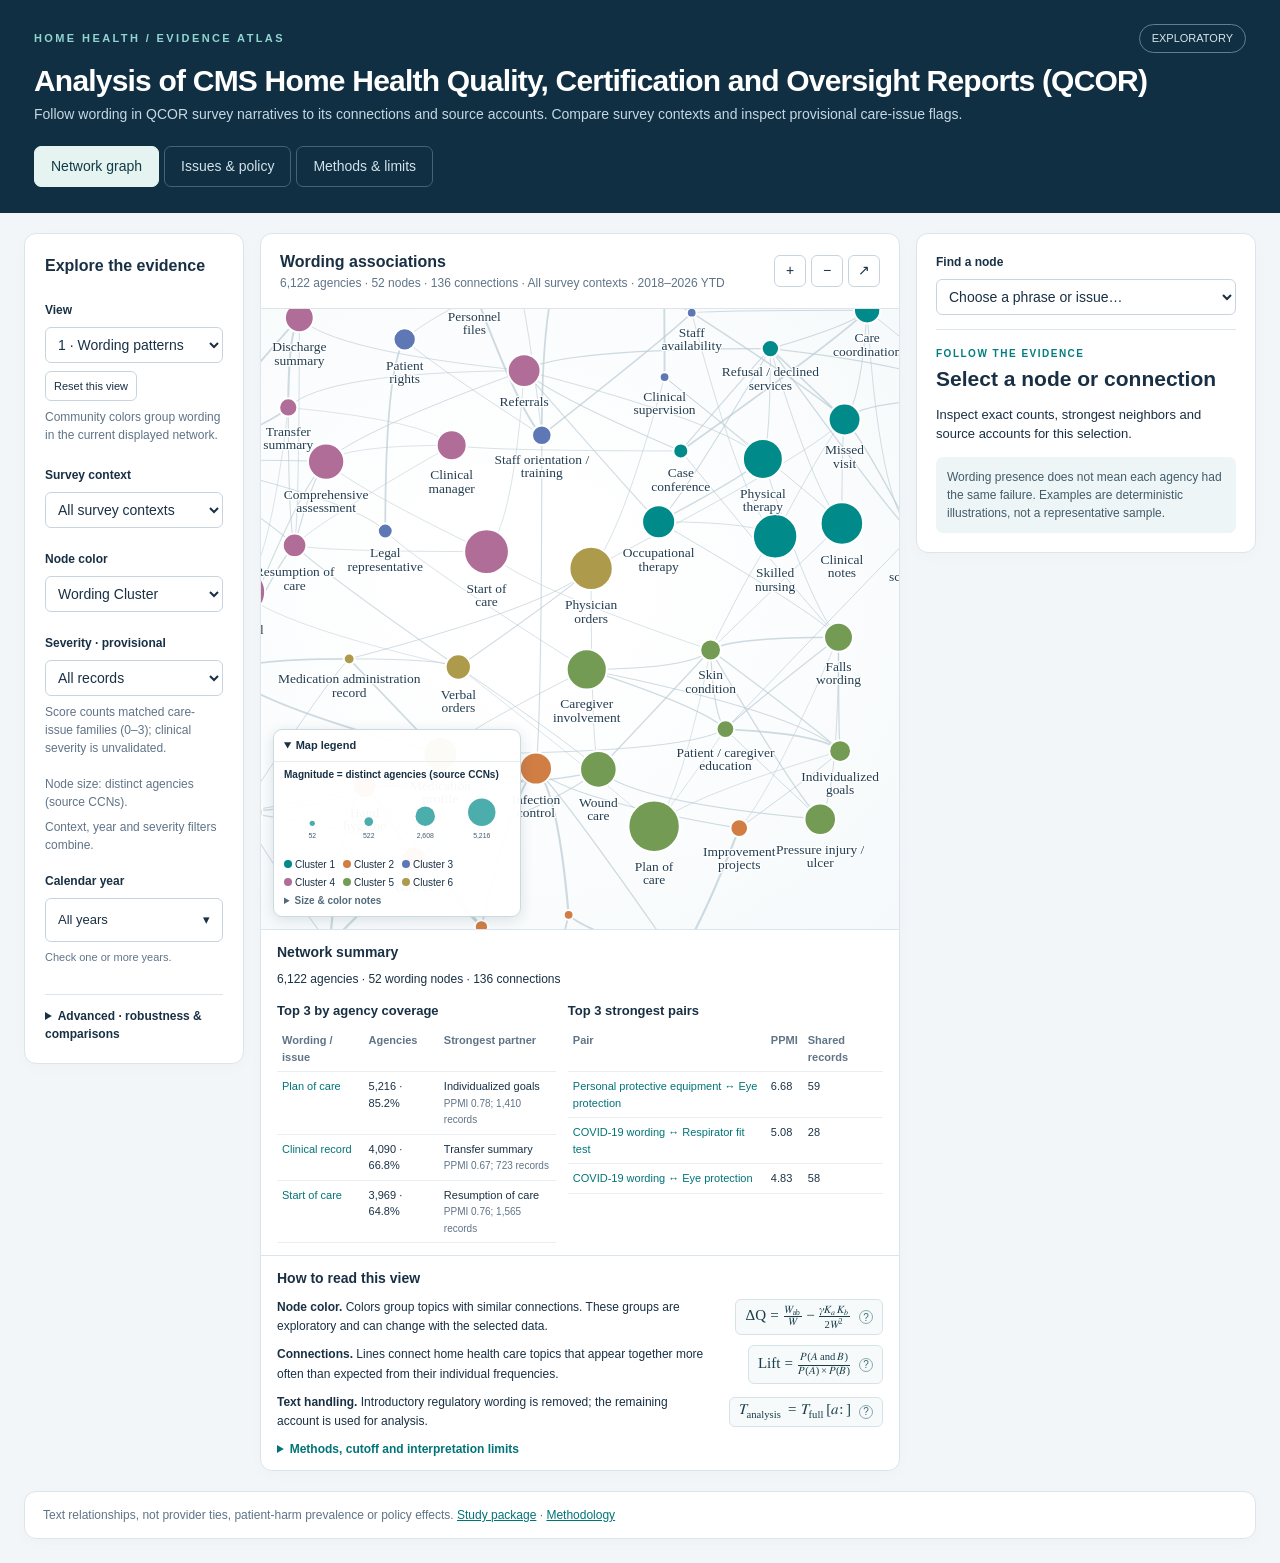
==== index.html @ 855890b9 "Publish home health network explorer and descriptive methodology" ====
<!doctype html><html lang="en"><head><meta charset="utf-8"><meta name="viewport" content="width=device-width,initial-scale=1"><title>Home Health · Evidence Atlas</title>
<style>
:root{--ink:#193044;--muted:#607487;--teal:#007e80;--line:#dce5eb;--paper:#f3f6f8;--navy:#102f43}*{box-sizing:border-box}body{margin:0;background:var(--paper);font:14px/1.5 'Segoe UI',Arial,sans-serif;color:var(--ink)}button,input,select{font:inherit;color:inherit}button{cursor:pointer}a{color:#007478}header{background:var(--navy);color:white;padding:24px 34px}h1{font-size:29px;line-height:1.2;margin:10px 0}.brand,.topline,.stats,.tabs,.map-heading,.buttonrow{display:flex;gap:12px;justify-content:space-between;align-items:center}.brand small{color:#91d5d1;letter-spacing:2px;font-weight:700}.badge{border:1px solid #6b8d9a;border-radius:20px;padding:5px 12px;font-size:11px}header p{color:#c5d8e2;margin:0;max-width:1000px}.topline{margin-top:20px}.stats{gap:30px}.stats strong{display:block;font-size:24px}.stats small{font-size:10px;color:#b8cdd8;text-transform:uppercase;letter-spacing:1px}.tab{padding:9px 15px;background:transparent;border:1px solid #426477;color:#d2e2eb;border-radius:7px}.tab.active{background:#e5f4f0;color:#123a48;border-color:#e5f4f0}.workspace{display:grid;grid-template-columns:220px minmax(360px,1fr) 320px;gap:16px;padding:20px 24px;align-items:start}.panel{background:white;border:1px solid var(--line);border-radius:12px;overflow:hidden}.controls,.evidence{padding:18px}.control{border-bottom:1px solid #edf1f4;padding:12px 0}.control:last-child{border:0}h2{font-size:16px;margin:0 0 12px}h3{font-size:13px;margin:8px 0}.control label{display:block;font-size:12px;font-weight:650;margin-bottom:6px}select,input[type=search],input[type=number]{width:100%;border:1px solid #c8d5df;border-radius:6px;padding:7px;background:white}.check{display:flex!important;gap:7px;align-items:center;font-weight:400!important}.muted,.control p{font-size:12px;color:var(--muted);margin:7px 0}.btn{border:1px solid #c8d5df;border-radius:6px;padding:6px 9px;background:white}.btn.active,.btn.primary{background:var(--teal);color:white;border-color:var(--teal)}.buttonrow{justify-content:flex-start;flex-wrap:wrap;margin-top:9px}.map-heading{padding:14px 18px;border-bottom:1px solid var(--line)}.map-heading h2{margin:0}.map-heading small{font-size:11px;color:var(--muted)}.map-stage{position:relative;background:radial-gradient(ellipse at 40% 45%,white 25%,#f2f7fa)}#network{height:600px;touch-action:none}.floating-legend{position:absolute;bottom:12px;left:12px;max-width:245px;background:#fffffff0;border:1px solid #d6e3e8;border-radius:9px;padding:8px 11px;box-shadow:0 3px 10px #18364c12;font-size:10px}.floating-legend summary{cursor:pointer;font-size:11px;font-weight:650}.floating-legend p{margin:5px 0}.legend-dots{display:flex;gap:7px;flex-wrap:wrap;margin-top:5px}.dot{display:inline-block;width:9px;height:9px;border-radius:50%;margin-right:3px}.size-key{display:flex;gap:12px;align-items:center;margin:7px 0}.size-key span{text-align:center}.size-key i{display:block;background:#98b8c4;border:1px solid #577784;border-radius:50%;margin:auto}.below{padding:13px 18px;border-top:1px solid var(--line)}.below h2{font-size:14px;margin:0 0 6px}.summary-grid{display:grid;grid-template-columns:1.2fr 1fr;gap:12px}table{width:100%;border-collapse:collapse;font-size:11px}th,td{text-align:left;padding:6px 5px;border-bottom:1px solid #e8eef2;vertical-align:top}th{font-weight:650;color:var(--muted)}.summary-scope{font-size:12px;margin:0 0 7px}.interpretation{font-size:12px;line-height:1.6;margin:8px 0 0}.reading p{font-size:12px;margin:5px 0}.reading details{font-size:12px}.reading summary{color:#007478;cursor:pointer;font-weight:650}.evidence{max-height:1050px;overflow:auto}.evidence h2{font-size:20px;line-height:1.2;margin-top:5px}.kicker{font-size:10px;letter-spacing:1.5px;color:var(--teal);font-weight:700;text-transform:uppercase}.metricrow{display:flex;gap:8px;margin:12px 0}.metricbox{flex:1;padding:10px;background:#eff6f7;border-radius:7px}.metricbox strong{display:block;font-size:20px}.metricbox small{font-size:10px;color:var(--muted)}.neighbor{border:1px solid #d7e3e7;background:#f6f9fa;border-radius:15px;padding:4px 8px;font-size:11px;margin:3px}.source{border-top:1px solid var(--line);margin-top:12px;padding-top:9px}.source p{font-size:12px;white-space:pre-wrap}.meta{font-size:10px;color:var(--muted);overflow-wrap:anywhere}.full-source{white-space:pre-wrap;font-size:12px;max-height:330px;overflow:auto;background:#f5f8fa;padding:10px;user-select:text}.note{background:#eef5f6;padding:10px;border-radius:7px;font-size:12px}.page{max-width:1120px;margin:22px auto;padding:25px}.page table{font-size:12px}.page h2{margin-top:20px}footer{margin:0 24px 24px;padding:14px 18px;font-size:12px;color:var(--muted)}[hidden]{display:none!important}#comparison{padding:9px 18px;border-bottom:1px solid var(--line);background:#edf5f6;font-size:12px}#busy{color:#007e80}.empty{position:absolute;left:24%;right:24%;top:35%;text-align:center;background:white;border:1px solid var(--line);padding:20px;border-radius:10px}button:focus-visible,a:focus-visible,select:focus-visible,input:focus-visible{outline:3px solid #dc9b24;outline-offset:2px}.table-button{border:0;background:none;color:#007478;padding:0;text-align:left}.pilot-account{margin:18px 0}div.vis-tooltip{max-width:260px;white-space:pre-line;font-size:12px}
@media(min-width:1700px){.workspace{grid-template-columns:240px minmax(500px,1fr) 350px}#network{height:700px}}@media(max-width:1150px){.workspace{grid-template-columns:200px minmax(340px,1fr)}.evidence{grid-column:1/-1;max-height:none}.summary-grid{grid-template-columns:1fr}#network{height:550px}}@media(max-width:720px){header{padding:20px}.topline{align-items:start;flex-direction:column}.stats{width:100%;gap:15px}.workspace{grid-template-columns:minmax(0,1fr);padding:12px}.map-panel{grid-row:1}.controls{display:grid;grid-template-columns:1fr 1fr;gap:0 14px}.controls>h2,.controls>details{grid-column:1/-1}.evidence{grid-column:auto}.tabs{gap:6px}.tab{padding:8px 10px}#network{height:490px}h1{font-size:25px}.map-heading{padding:12px;align-items:start}.summary-grid{grid-template-columns:1fr}.floating-legend{max-width:195px;font-size:9px}footer{margin:0 12px 12px}.page{margin:12px;padding:17px;overflow:auto}.page table{min-width:600px}.below{padding:12px}.empty{left:12%;right:12%}}
.controls>*{min-width:0}select{max-width:100%}</style><style>
:root{--ink:#193044;--muted:#607487;--teal:#007e80;--line:#dce5eb;--paper:#f3f6f8;--navy:#102f43}*{box-sizing:border-box}body{margin:0;background:var(--paper);font:14px/1.5 'Segoe UI',Arial,sans-serif;color:var(--ink)}button,input,select{font:inherit}button,a,input,select{outline-offset:4px}button{cursor:pointer}header{background:var(--navy);color:white;padding:24px 34px 26px}.brand{display:flex;justify-content:space-between;align-items:center}.eyebrow{font-size:11px;letter-spacing:2.4px;font-weight:700;text-transform:uppercase;color:#91d5d1}.badge{border:1px solid #61808c;border-radius:20px;padding:5px 12px;font-size:11px;color:#d4e6eb}h1{font-size:30px;font-weight:650;letter-spacing:-.8px;margin:10px 0 5px}header p{max-width:1000px;margin:0;color:#c5d8e2;font-size:14px}.topline{display:flex;gap:20px;align-items:center;justify-content:space-between;margin-top:21px}.tabs{display:flex;gap:5px}.tab{padding:9px 16px;border:1px solid #426477;color:#d2e2eb;background:transparent;border-radius:7px}.tab.active{color:#123a48;background:#e5f4f0;border-color:#e5f4f0}.stats{display:flex;gap:28px}.stat strong{display:block;font-size:23px;line-height:1.1}.stat small{font-size:10px;text-transform:uppercase;letter-spacing:1px;color:#a8c1ce}.workspace{display:grid;grid-template-columns:220px minmax(400px,1fr) 310px;gap:16px;padding:20px 24px}.panel{background:white;border:1px solid var(--line);border-radius:12px;box-shadow:0 4px 16px #17354e05}.controls{padding:20px;height:fit-content}h2{font-size:16px;margin:0 0 12px}.control{padding:15px 0;border-bottom:1px solid #edf1f4}.control:last-child{border:0}.control label{display:block;font-size:12px;font-weight:650;margin-bottom:8px}.control p,.subtle{font-size:12px;color:var(--muted);margin:7px 0 0}select,input[type=search]{width:100%;border:1px solid #c8d5df;border-radius:6px;padding:8px;background:white;color:var(--ink)}input[type=range]{width:100%;accent-color:var(--teal)}.range-label{float:right;color:var(--teal);font-variant-numeric:tabular-nums}.check{display:flex!important;gap:8px;align-items:center;font-weight:400!important}.btn{border:1px solid #c8d5df;background:white;color:var(--ink);padding:8px 11px;border-radius:6px}.btn.primary{background:var(--teal);border-color:var(--teal);color:white}.buttonrow{display:flex;gap:7px;margin-top:8px;flex-wrap:wrap}.map-panel{overflow:hidden}.map-heading{padding:16px 19px;border-bottom:1px solid var(--line);display:flex;align-items:center;justify-content:space-between;gap:12px}.map-heading h2{margin:0}.map-heading small{display:block;font-size:12px;color:var(--muted)}#network{height:620px;background:radial-gradient(ellipse at 40% 45%,#fff 20%,#f5f9fb 100%);position:relative}#network:focus{outline:2px solid var(--teal);outline-offset:-3px}.map-tools{display:flex;gap:5px}.map-tools button{width:32px;height:32px;padding:0}.legend{padding:12px 18px;border-top:1px solid var(--line);display:flex;align-items:center;gap:7px;flex-wrap:wrap;font-size:11px;color:var(--muted)}.dot{width:9px;height:9px;border-radius:50%;display:inline-block}.evidence{padding:19px;height:fit-content;max-height:830px;overflow:auto}.kicker{font-size:10px;letter-spacing:1.5px;color:var(--teal);font-weight:700;text-transform:uppercase}.evidence h2{font-size:21px;line-height:1.25;margin:5px 0 12px}.evidence p{font-size:13px}.metricrow{display:flex;gap:8px;margin:14px 0}.metricbox{flex:1;padding:10px;background:#eff6f7;border-radius:7px}.metricbox strong{font-size:18px;display:block}.metricbox small{font-size:10px;color:var(--muted)}.excerpt{border-left:3px solid #60a7a5;padding:0 0 0 12px;margin:18px 0}.excerpt p{white-space:pre-wrap;font-size:12px;margin:7px 0}.meta{font-size:10px;color:var(--muted);word-break:break-word}.neighbor{padding:5px 9px;margin:3px;border:1px solid #d7e3e7;background:#f6f9fa;border-radius:20px;font-size:11px;color:#26576a}.note{background:#eef5f6;padding:11px;border-radius:7px;font-size:12px;color:#425c6b}.footer{margin:0 24px 24px;padding:15px 20px;font-size:12px;color:var(--muted);display:flex;gap:20px;justify-content:space-between;align-items:center}.footer a,.evidence a{color:#006c7b}.empty{position:absolute;top:40%;left:15%;right:15%;text-align:center;background:#fff;padding:18px;border:1px solid var(--line);border-radius:8px;pointer-events:none}#empty{display:none}.methods{max-width:950px;margin:25px auto;padding:30px;display:none}.methods h2{margin-top:22px}.methods p,.methods li{font-size:14px}.pill{font-size:11px;background:#edf5f6;color:#266372;border-radius:20px;padding:4px 9px}#test-results{white-space:pre-wrap;font:12px monospace;margin:10px 24px;padding:12px;background:#fff}.loader{position:absolute;top:45%;left:30%;color:var(--muted)}
@media(min-width:1700px){#network{height:720px}.workspace{grid-template-columns:240px minmax(500px,1fr) 350px}}@media(max-width:1150px){.workspace{grid-template-columns:200px minmax(350px,1fr)}.evidence{grid-column:1/-1;max-height:none}.stats{gap:15px}#network{height:560px}}@media(max-width:720px){header{padding:20px}.topline{align-items:flex-start;flex-direction:column}.stats{width:100%;justify-content:space-between}.workspace{grid-template-columns:1fr;padding:12px}.controls{display:grid;grid-template-columns:1fr 1fr;gap:0 15px}.controls h2{grid-column:1/-1}.evidence{grid-column:auto}.map-panel{grid-row:1}#network{height:480px}.map-heading{padding:12px}.map-heading h2{font-size:14px}h1{font-size:25px}.footer{flex-direction:column;align-items:flex-start;margin:0 12px 12px}}

.guided-field{margin:11px 0}.guided-field>label{display:block;font-size:12px;font-weight:650;margin-bottom:6px}.guided-field .check{font-size:12px;margin:8px 0}.guided-controls>h2{margin-bottom:12px}.guided-advanced{border-top:1px solid #dce5eb;margin-top:15px;padding-top:12px}.guided-advanced>summary{font-size:12px;font-weight:650;cursor:pointer}.guided-advanced>p{font-size:11px;color:#607487}.guided-reset{font-size:11px;padding:6px 8px;margin-top:6px}.guided-status{font-size:11px;color:#607487;margin:6px 0}.guided-comparison{border:1px solid #dce5eb;background:#f5f9fa;border-radius:7px;padding:8px;margin:10px 0}.guided-comparison .buttonrow{margin:0 0 8px}.guided-comparison button{font-size:11px;padding:6px 8px}.guided-comparison button[aria-pressed=true]{background:#007e80;color:white;border-color:#007e80}.guided-comparison p{font-size:11px;line-height:1.5;margin:5px 0}.guided-comparison label{font-size:11px;font-weight:650}.guided-detail-group{font-size:12px;border-left:3px solid #68a7a7;padding-left:9px}.guided-controls .buttonrow .btn{font-size:11px}.guided-controls #threshold{display:block}.guided-controls .range-label{font-size:11px}.guided-view-explanation{margin-top:5px}.wording-group-list{font-size:12px}.guided-controls [hidden]{display:none!important}.guided-comparison-scale{color:#526b7b}
@media(max-width:720px){.guided-controls{display:block}.guided-advanced{grid-column:1/-1}.tabs{flex-wrap:wrap}.guided-comparison .buttonrow{flex-wrap:wrap}}
.network-summary>h3,.reading-guide>h3{font-size:14px;margin:0 0 7px}.reading-guide{padding:12px 16px}.reading-guide>p,.reading-guide #textHandlingDescription{font-size:12px;line-height:1.6;margin:5px 0}.reading-guide #textHandlingDescription{padding:0;border:0;background:none}.reading-guide #textHandlingDescription h3{display:inline;font-size:12px;margin:0 5px 0 0}.reading-guide #textHandlingDescription p{display:inline;margin:0;font-size:12px}.reading-methods{margin-top:9px;font-size:12px}.reading-methods>summary{cursor:pointer;color:#006c7b;font-weight:650}.reading-methods .color-description{border:0;padding:8px 0;background:none}.reading-methods h3{font-size:13px;margin:4px 0}.reading-methods p{font-size:12px;line-height:1.6;margin:5px 0}.reading-methods #connectionMath{background:#edf5f6;padding:8px;border-radius:5px}.summary-comparison-partner{font-size:10px;color:#607487;margin-top:3px}.summary-comparison-partner .summary-partner-metric{font-size:9px}.network-summary .summary-comparison-scope{font-size:11px;color:#526b7b;margin-bottom:8px}.network-summary .summary-top td:nth-child(3){white-space:normal}.network-summary[data-view=comparison] .summary-top td:nth-child(3){white-space:nowrap}.network-summary[data-view=comparison] .summary-grid{grid-template-columns:minmax(0,1.3fr) minmax(0,1fr)}
@media(max-width:760px){.network-summary[data-view=comparison] .summary-grid{grid-template-columns:1fr}.reading-guide{padding:12px}.network-summary .summary-table th,.network-summary .summary-table td{padding:5px 4px}}

.map-stage{position:relative}
.floating-legend{position:absolute;bottom:12px;left:12px;z-index:4;width:248px;max-width:calc(100% - 24px);max-height:55%;overflow:auto;background:rgba(255,255,255,.96);color:#193044;border:1px solid #cbdadf;border-radius:9px;box-shadow:0 3px 14px #18364a22;font-size:10px;line-height:1.35}
.floating-legend>summary{padding:8px 10px;font-weight:650;font-size:11px;cursor:pointer;user-select:none}
.floating-legend[open]>summary{border-bottom:1px solid #e5edef}
.floating-legend .legend{border:0;padding:6px 10px;margin:0;gap:5px;font-size:10px;line-height:1.35}
.floating-legend #magnitudeLegend{display:block;padding-bottom:0}
.floating-legend #magnitudeLegend strong{display:block;font-size:10px;font-weight:650}
.floating-legend #magnitudeLegend svg{display:block;width:100%;height:64px;overflow:visible}
.legend-color-title{font-size:10px;font-weight:650;margin:0 10px 2px}
.floating-legend #legend{padding-top:2px;display:flex;flex-wrap:wrap;gap:4px 8px}
.floating-legend-item{display:inline-flex;align-items:center;gap:4px;white-space:nowrap}
.floating-legend .dot{width:8px;height:8px;flex-shrink:0}
.legend-notes{padding:2px 10px 8px;font-size:10px;color:#526b7b}
.legend-notes summary{cursor:pointer}
.legend-notes p{margin:5px 0 0;font-size:10px;line-height:1.4}
.text-handling-description{padding:10px 18px}
.text-handling-description h3{font-size:12px;margin:0 0 4px}
.text-handling-description p{font-size:12px;line-height:1.55;margin:0}
@media(max-width:720px){.floating-legend{bottom:8px;left:8px;width:218px;max-width:calc(100% - 16px);max-height:52%}.floating-legend>summary{padding:6px 9px}.floating-legend #magnitudeLegend svg{height:56px}}

/* Home health adapters for the shared hospice shell and compact cards. */
.brand small{font-size:11px;letter-spacing:2.4px}.stats>div strong{display:block;font-size:23px;line-height:1.1}.stats>div small{font-size:10px;text-transform:uppercase;letter-spacing:1px;color:#a8c1ce}
.controls{padding:20px}.controls>details{font-size:12px;border-top:1px solid var(--line);margin-top:15px;padding-top:12px}.controls>details>summary{font-weight:650;cursor:pointer}.controls>h2{margin-bottom:12px}.controls>.control{padding:11px 0;border:0}.control input[type=number]{padding:8px}.controls>*{min-width:0}
.map-heading>.buttonrow{gap:5px;margin:0;flex-wrap:nowrap;justify-content:flex-start}.map-heading>.buttonrow .btn{width:32px;height:32px;padding:0}.map-heading small{display:block}
.floating-legend{padding:0}.floating-legend>p{margin:6px 10px}.floating-legend .size-key{display:block;margin:2px 10px}.size-key svg{display:block;width:100%;height:64px}.floating-legend .legend-dots{padding:3px 10px;gap:4px 8px}.floating-legend>details{padding:2px 10px 8px;color:#526b7b}.floating-legend>details>summary{font-size:10px}.floating-legend>details p{font-size:10px;line-height:1.4}
.below{padding:12px 16px}.below h2{font-size:14px;margin:0 0 7px}.summary-grid{grid-template-columns:minmax(0,1.15fr) minmax(0,1.3fr)}.summary-grid h3{margin:6px 0}.summary-grid table{font-size:11px}.interpretation{font-size:12px;line-height:1.6}.reading p{font-size:12px;line-height:1.6}.reading>details{margin-top:9px}.evidence{padding:19px;max-height:960px}.evidence p{font-size:13px}.evidence .source p{font-size:12px;border-left:3px solid #66aaa7;padding-left:10px;line-height:1.65}.full-source{line-height:1.65}.meta{overflow-wrap:anywhere}
@media(min-width:1151px){.workspace{grid-template-columns:220px minmax(400px,1fr) 340px}}
@media(max-width:1150px){.evidence{grid-column:1/-1;max-height:none}}
@media(max-width:760px){.summary-grid{grid-template-columns:1fr}}
@media(max-width:720px){.controls{display:block}.controls>h2{margin-bottom:12px}.controls>.control{padding:11px 0}.evidence{grid-column:auto}.map-heading>.buttonrow{flex-wrap:nowrap}.size-key svg{height:56px}.below{padding:12px}.page{overflow:auto}}

#empty{display:block}div.vis-tooltip{white-space:normal!important;width:230px;max-width:230px!important;padding:12px!important}.compact-node-tooltip{font-size:12px;line-height:1.45}.tooltip-field+.tooltip-field{margin-top:10px}.tooltip-label{font-size:10px;font-weight:700;color:#607487}.tooltip-value{display:block;margin-top:2px;color:#193044;overflow-wrap:anywhere}

.tabs{justify-content:flex-start}

.node-finder{padding-bottom:14px;margin-bottom:16px;border-bottom:1px solid #dce5eb}.node-finder>label{display:block;font-size:12px;font-weight:650;margin-bottom:8px}

.controls>details .control{padding:11px 0;border:0}.controls>details>summary{font-size:12px}.controls .guided-reset{margin-top:8px;font-size:11px;padding:6px 8px}.controls #surveyorNote{font-size:11px}select:disabled{color:#758592;background:#f5f7f9}.controls #custom{font-size:11px}

.year-picker{padding-bottom:12px;margin-bottom:14px;border-bottom:1px solid #dce5eb}.year-label{font-size:12px;font-weight:650;margin-bottom:8px}.year-picker>details{position:relative}.year-picker summary{list-style:none;border:1px solid #c7d5df;border-radius:6px;padding:11px 12px;font-size:13px;font-weight:400;cursor:pointer;display:flex;justify-content:space-between;gap:8px}.year-picker summary::-webkit-details-marker{display:none}.year-picker summary::after{content:'▾'}.year-picker summary:focus-visible{outline:2px solid #008b8a;outline-offset:2px}.year-options{position:absolute;top:calc(100% + 4px);left:0;right:0;z-index:10;max-height:330px;overflow:auto;padding:8px;background:#fff;border:1px solid #c7d5df;border-radius:6px;box-shadow:0 5px 16px #12314426}.year-options label{display:flex;align-items:center;gap:9px;padding:7px 8px;font-size:13px;cursor:pointer}.year-options label:hover{background:#edf6f5}.year-options input{width:16px;height:16px;margin:0;accent-color:#008b8a}.year-options>label{border-bottom:1px solid #dce5eb;margin-bottom:4px}.year-picker .muted{font-size:11px;margin:7px 0 0;line-height:1.5}

.controls{overflow:visible}.controls>.year-picker{padding-bottom:14px;margin-bottom:14px}.controls .year-options label{margin:0;font-weight:400}.controls .year-options input{flex:0 0 16px}

.reading .hha-reading-row{display:flex;align-items:center;justify-content:space-between;gap:16px;margin:9px 0}.hha-reading-row>p{flex:1;min-width:0;margin:0;font-size:12px;line-height:1.6}.hha-inline-formula{flex:0 0 auto;max-width:100%}.hha-formula-trigger{display:inline-flex;align-items:center;gap:8px;padding:6px 9px;border:1px solid #d6e3e6;border-radius:6px;background:#f7fafb;color:#193e4a;font:12px 'Segoe UI',sans-serif;cursor:help;max-width:100%}.hha-formula-trigger math{font-size:15px}.hha-formula-trigger:hover,.hha-formula-trigger[aria-expanded=true]{border-color:#71a8aa;background:#edf6f5}.hha-formula-trigger:focus-visible{outline:2px solid #007d80;outline-offset:3px}.hha-formula-info{display:inline-flex;align-items:center;justify-content:center;width:14px;height:14px;border:1px solid #8aa9b0;border-radius:50%;font:10px Arial;color:#416973;flex:0 0 14px}
.hha-formula-help{position:fixed;z-index:10000;box-sizing:border-box;width:min(420px,calc(100vw - 20px));max-height:calc(100vh - 20px);overflow:auto;padding:15px 17px;background:white;color:#25434e;border:1px solid #b8d0d4;border-radius:9px;box-shadow:0 8px 28px #183c4c26;font:12px/1.6 'Segoe UI',sans-serif}.hha-formula-help[hidden]{display:none}.hha-help-title{display:block;font-size:14px;color:#145f66}.hha-formula-help p{margin:7px 0 11px}.hha-formula-help dl{display:grid;grid-template-columns:95px minmax(0,1fr);gap:7px 12px;margin:0}.hha-formula-help dt{font-weight:650;overflow-wrap:anywhere}.hha-formula-help dd{margin:0}.hha-formula-help small{display:block;margin-top:12px;color:#526c76;font-size:10px}
@media(max-width:760px){.reading .hha-reading-row{display:block;margin:10px 0}.hha-reading-row>p{display:inline}.hha-inline-formula{display:inline-block;margin:4px 0 2px 7px;vertical-align:middle}.hha-formula-trigger math{font-size:14px}}

#policyMap{--pm-ink:#173844;--pm-teal:#087f7d;--pm-line:#dce7e8;max-width:1600px;margin:0 auto;padding:26px 28px 40px;color:var(--pm-ink)}
#policyMap[hidden]{display:none!important}#policyMap *{box-sizing:border-box}
.pm-hero{display:flex;align-items:flex-start;justify-content:space-between;gap:24px;margin-bottom:22px}.pm-eyebrow{font-size:11px;font-weight:750;letter-spacing:1.8px;text-transform:uppercase;color:#357779}.pm-hero h1{font:700 11px/1.5 'Segoe UI',Arial,sans-serif;letter-spacing:2.4px;text-transform:uppercase;color:#91d5d1;margin:0}.pm-hero p{max-width:720px;font-size:14px;line-height:1.7;margin:0;color:#526a75}.pm-local{white-space:nowrap;border:1px solid #bad8d1;border-radius:22px;padding:8px 13px;background:#edf8f3;color:#286957;font-size:12px}
.pm-stats{display:grid;grid-template-columns:repeat(4,1fr);gap:12px;margin:0 0 22px}.pm-stat{background:white;border:1px solid var(--pm-line);border-radius:12px;padding:17px 20px}.pm-stat strong{display:block;font-size:26px;letter-spacing:-.8px}.pm-stat span{font-size:12px;color:#566e78;display:block;margin-top:4px}
.pm-toolbar{display:flex;flex-wrap:wrap;gap:12px;align-items:end;background:#fff;border:1px solid var(--pm-line);border-radius:12px;padding:15px;margin-bottom:16px}.pm-field{display:grid;gap:7px;min-width:150px}.pm-field:first-child{flex:1;min-width:210px}.pm-field label{font-size:11px;font-weight:700;color:#4c6671}.pm-field input,.pm-field select{width:100%;font:inherit;font-size:13px;border:1px solid #cbdcde;border-radius:7px;padding:10px;background:#fff;color:var(--pm-ink)}
#policyMap button{cursor:pointer;font:inherit}#policyMap button:focus-visible,#policyMap a:focus-visible,#policyMap input:focus-visible,#policyMap select:focus-visible{outline:3px solid #bc7a1a;outline-offset:3px}.pm-button{border:1px solid #b9d1d2;border-radius:7px;background:white;padding:9px 12px;color:#17676d;font-size:12px!important}.pm-button:hover{background:#e9f4f3}
.pm-layout{display:grid;grid-template-columns:minmax(0,1fr) 360px;gap:18px;align-items:start}.pm-panel{background:white;border:1px solid var(--pm-line);border-radius:13px;overflow:hidden}.pm-panel-head{padding:19px 20px 13px;border-bottom:1px solid var(--pm-line)}.pm-panel-head h2{font-size:17px;margin:0 0 7px}.pm-panel-head p{font-size:12px;line-height:1.6;margin:0;color:#5b7079}.pm-caption{font-size:11px;color:#547079;padding:10px 20px;display:flex;justify-content:space-between;gap:12px;background:#f7faf9}.pm-dot-key{color:#087f7d;font-weight:700}
.pm-scroll{max-height:600px;overflow:auto;scrollbar-color:#b5caca #f6f9f9}.pm-matrix{border-collapse:separate;border-spacing:0;width:100%;font-size:11px}.pm-matrix th,.pm-matrix td{border-bottom:1px solid #eef2f3;text-align:center;padding:0;min-width:39px;height:42px}.pm-matrix thead th{position:sticky;top:0;z-index:3;background:#f3f8f7;height:125px;vertical-align:bottom;border-bottom:1px solid #cbdcde}.pm-matrix thead th:first-child{left:0;z-index:5;text-align:left;vertical-align:middle;padding:16px;font-size:12px}.pm-matrix thead button{writing-mode:vertical-rl;transform:rotate(180deg);white-space:nowrap;max-height:120px;padding:12px 9px;border:0;background:transparent;color:#3e6570;font-size:10px!important;line-height:1.35}.pm-matrix tbody th{position:sticky;left:0;z-index:2;background:#fff;text-align:left;min-width:235px;width:260px}.pm-issue{width:100%;border:0;background:transparent;text-align:left;padding:9px 15px;color:#284a57}.pm-issue-name{display:block;font-size:12px;font-weight:600}.pm-issue-meta{display:flex;align-items:center;gap:8px;font-size:10px;color:#647c86;margin-top:6px}.pm-bar{width:65px;height:4px;background:#eaf0f0;border-radius:5px;overflow:hidden;display:inline-block}.pm-bar i{height:100%;background:#56a7a0;display:block;border-radius:5px}.pm-matrix tr.pm-selected th,.pm-matrix tr.pm-selected td{background:#eaf6f2}.pm-matrix tr:hover th,.pm-matrix tr:hover td{background:#f0f7f6}.pm-cell{border:0;background:transparent;width:100%;height:41px;color:var(--pm-teal);font-size:21px!important}.pm-cell:hover{background:#d1ebe2}.pm-col-selected{box-shadow:inset 0 -3px #087f7d!important;background:#dfeeea!important}.pm-empty{padding:45px 20px;color:#617782;text-align:center}
.pm-detail{padding:23px;position:sticky;top:18px}.pm-detail h2{font-size:25px;margin:10px 0 14px;letter-spacing:-.6px;line-height:1.2}.pm-detail p{font-size:12px;line-height:1.75;color:#4b6671}.pm-detail h3{font-size:12px;margin:22px 0 10px}.pm-type{display:inline-block;padding:5px 8px;border-radius:5px;background:#edf4f8;font-size:10px;letter-spacing:.5px;color:#426b80;text-transform:uppercase}.pm-type.severity{background:#f7edf2;color:#8c4868}.pm-ref{display:block;padding:11px 12px;margin:7px 0;border:1px solid #d6e5df;border-radius:8px;color:#08736f!important;background:#f4faf7;text-decoration:none;font-size:12px}.pm-ref:hover{text-decoration:underline}.pm-source-count{padding:12px;background:#f5f8f9;border-radius:8px;color:#385b68;font-size:12px;line-height:1.7}.pm-detail details{font-size:12px;line-height:1.7;margin-top:16px}.pm-detail summary{cursor:pointer;font-weight:650;color:#24646a}.pm-detail .context-example{margin:12px 0}.pm-detail .source-passage{font-size:11px!important}.pm-detail .full-source{font-size:11px;max-height:240px}.pm-detail .meta{font-size:10px;overflow-wrap:anywhere}.pm-detail .pm-related{display:flex;gap:6px;flex-wrap:wrap}.pm-related button{font-size:11px!important;border:1px solid #d7e4e4;background:#f6fafa;border-radius:18px;padding:6px 10px;color:#31616a}.pm-status-note{border-left:3px solid #c5a66c;padding-left:11px}
.pm-foot{margin-top:20px;display:grid;grid-template-columns:1fr 1fr;gap:18px}.pm-foot article{padding:20px 23px;background:#f2f7f6;border:1px solid var(--pm-line);border-radius:12px}.pm-foot h3{font-size:13px;margin:0 0 9px}.pm-foot p,.pm-foot a{font-size:12px;line-height:1.8;color:#4e6974}.pm-foot a{color:#0b7273}.pm-foot details{font-size:12px}.pm-foot summary{cursor:pointer;color:#24646a}.pm-library{display:flex;gap:8px;flex-wrap:wrap;margin-top:12px}.pm-library a{border:1px solid #cbdedd;padding:5px 9px;border-radius:5px;background:white;text-decoration:none}
@media(min-width:1450px){.pm-matrix th,.pm-matrix td{min-width:45px}}@media(max-width:1100px){.pm-layout{grid-template-columns:minmax(0,1fr)}.pm-detail{position:static}.pm-stats{gap:8px}.pm-detail .pm-source-examples{max-height:450px;overflow:auto}}@media(max-width:600px){#policyMap{padding:20px 12px}.pm-hero{display:block}.pm-local{display:inline-block;margin-top:13px}.pm-stats{grid-template-columns:1fr 1fr}.pm-stat{padding:13px}.pm-stat strong{font-size:23px}.pm-toolbar{gap:10px}.pm-field{min-width:125px;flex:1}.pm-foot{grid-template-columns:1fr}.pm-matrix tbody th{min-width:175px;width:175px}.pm-issue{padding:9px}.pm-issue-meta{flex-wrap:wrap}.pm-caption{display:block;line-height:1.7}.pm-caption span{display:block}.pm-scroll{max-height:480px}}

.pm-panel-head .pm-cfr-link{display:inline-block;margin-left:10px;font-size:12px;font-weight:400;color:#08736f;text-decoration:underline;text-underline-offset:2px;white-space:nowrap}

.pm-chart-host{min-width:0;background:linear-gradient(180deg,#fff 0%,#fafcfb 100%)}
.pm-selection-card{display:flex;align-items:center;justify-content:space-between;gap:16px;margin:14px 22px 0;padding:14px 16px;border:1px solid #b9d4cc;background:#f0f7f4;border-radius:9px;color:#224852}.pm-selection-card[hidden]{display:none}.pm-selection-card>div{min-width:0}.pm-selection-card strong,.pm-selection-card span{display:block;font-size:12px;line-height:1.7}.pm-selection-card strong{font-size:15px}.pm-selection-card .pm-selection-kicker{font-size:10px;text-transform:uppercase;letter-spacing:1.3px;font-weight:700;color:#32685f;margin-bottom:4px}.pm-selection-card button{flex-shrink:0}
.pm-breadcrumb{display:flex;align-items:center;flex-wrap:wrap;gap:9px;padding:16px 22px 0;font-size:11px;color:#627983;min-height:38px}.pm-breadcrumb-root{background:transparent;border:0;padding:0;color:#147e78;font-size:11px!important;font-weight:650!important;text-decoration:underline;text-underline-offset:3px}
.pm-sunburst-stage{position:relative;width:90%;max-width:846px;margin:0 auto;isolation:isolate}
#pmSunburst{display:block;width:100%;height:auto;overflow:visible}
.pm-arc{cursor:pointer;stroke:white;stroke-width:1.6px;stroke-linejoin:round;transition:fill-opacity .16s,opacity .16s,stroke-width .16s}
.pm-issue-arc{fill-opacity:1}.pm-section-arc{fill-opacity:1;stroke-width:2px}
.pm-issue-arc.pm-selected{fill-opacity:1}
#pmSunburst .pm-arc:focus{outline:none;box-shadow:none}
#pmSunburst .pm-arc.pm-selected,#pmSunburst .pm-arc.pm-highlight{stroke:white;stroke-width:1.6px}
#pmSunburst .pm-arc:focus-visible{outline:none;stroke:#183d4b;stroke-width:2.5px;fill-opacity:1}
.pm-hovering .pm-arc{opacity:1}
.pm-section-label{font-size:14px;fill:white;font-weight:650;letter-spacing:.3px;pointer-events:none}
.pm-leaf-label{font-size:12px;fill:#153c46;font-weight:550;pointer-events:none}
.pm-sunburst-center text{pointer-events:none}.pm-sunburst-center[role=button]{cursor:pointer}.pm-sunburst-center[role=button]:hover circle{fill:#e9f3f0;stroke:#91b4ab}.pm-sunburst-center:focus-visible{outline:none}.pm-sunburst-center:focus-visible circle{stroke:#ad7628;stroke-width:4px}
#pmSunburst .pm-sunburst-center:focus{outline:none;box-shadow:none}
#pmSunburst .pm-sunburst-center:focus-visible circle{stroke:#ad7628;stroke-width:4px}
.pm-center-eyebrow{font-size:10px;letter-spacing:1.8px;fill:#4b626a;font-weight:650}.pm-center-value{font-size:45px;letter-spacing:-1.4px;fill:#234c55;font-weight:700}.pm-sunburst-center[role=button] .pm-center-value{font-size:31px;letter-spacing:-.6px}.pm-center-sub{font-size:14px;fill:#36565f}.pm-center-note{font-size:12px;fill:#4b626a}.pm-center-back{font-size:12px;fill:#00665b;font-weight:650}
.pm-chart-tooltip{position:absolute;z-index:4;background:#173d48;color:white;border:1px solid #315864;border-radius:9px;box-shadow:0 8px 28px #102f4826;padding:12px 15px;max-width:min(300px,calc(100% - 16px));font-size:11px;line-height:1.7;pointer-events:none}.pm-chart-tooltip[hidden]{display:none}.pm-chart-tooltip strong{display:block;font-size:13px;font-weight:650;margin-bottom:3px}.pm-chart-tooltip span{display:block;color:#e0eeec}.pm-chart-tooltip span:last-child{margin-top:7px;color:#b9dcd3;font-size:10px}
.pm-chart-note{margin:0;padding:0 25px 20px;text-align:center;color:#627b83;font-size:11px;line-height:1.7}
.pm-section-legend{display:grid;grid-template-columns:repeat(3,minmax(0,1fr));gap:7px;padding:0 20px 20px}.pm-section-key{display:flex;align-items:center;gap:8px;min-width:0;border:1px solid #e0eae7;border-radius:7px;background:#fff;padding:10px;text-align:left;color:#3e6570;transition:background .15s}.pm-section-key:hover{background:#edf6f2;border-color:#b1cfc5}.pm-section-swatch{height:24px;width:4px;flex:0 0 4px;background:var(--section-color);border-radius:3px}.pm-section-key>span:nth-child(2){display:block;flex:1;min-width:0}.pm-section-key strong{display:block;font-size:11px;font-weight:650}.pm-section-key>span:nth-child(2)>span{display:block;font-size:10px;line-height:1.45;margin-top:2px}.pm-key-count{font-size:11px;background:#f2f7f5;min-width:22px;padding:3px 5px;border-radius:5px;text-align:center;color:#52776d}
.pm-issue-browser{margin:0 20px 20px;border-top:1px solid #dce8e4;padding-top:14px}.pm-issue-browser>summary{font-size:12px;font-weight:650;cursor:pointer;color:#286c6e}.pm-issue-list{display:grid;grid-template-columns:repeat(3,minmax(0,1fr));gap:6px;margin-top:12px;max-height:360px;overflow:auto;padding:3px}.pm-issue-list .pm-issue{border:1px solid #e2eae7;border-radius:7px;min-width:0;padding:10px;font-size:12px}.pm-issue-list .pm-issue:hover{background:#eef6f3}.pm-issue-list .pm-selected{background:#e5f3ed;border-color:#83b7a5}.pm-issue-list .pm-issue-meta{display:block;font-size:10px;line-height:1.6}.pm-issue-list .pm-issue-name{overflow-wrap:anywhere}
@keyframes pm-chart-enter{from{opacity:.3}to{opacity:1}}
@media(max-width:1250px){.pm-section-legend{grid-template-columns:repeat(2,minmax(0,1fr))}}
@media(max-width:1100px){.pm-sunburst-stage{max-width:702px}.pm-section-legend{grid-template-columns:repeat(3,minmax(0,1fr))}}
@media(max-width:600px){.pm-breadcrumb{padding:15px 15px 5px;gap:7px}.pm-section-label{font-size:19px}.pm-leaf-label{display:none}.pm-center-value{font-size:55px}.pm-center-eyebrow{font-size:13px}.pm-center-sub{font-size:18px}.pm-center-note{font-size:15px}.pm-sunburst-center[role=button] .pm-center-value{font-size:34px}.pm-center-back{font-size:16px}.pm-section-legend{grid-template-columns:repeat(2,minmax(0,1fr));padding:0 12px 16px;gap:6px}.pm-section-key{padding:9px 7px;gap:6px;min-height:62px}.pm-section-key>span:nth-child(2)>span{font-size:10px}.pm-key-count{min-width:19px}.pm-chart-note{padding:0 17px 17px}.pm-issue-browser{margin:0 12px 16px}.pm-issue-list{grid-template-columns:repeat(2,minmax(0,1fr))}}
@media(prefers-reduced-motion:reduce){#pmSunburst{animation:none}.pm-arc{transition:none}}

#policyMap .source-passage{font-size:12px;line-height:1.7;white-space:pre-wrap;border-left:3px solid #67aaa2;padding-left:10px}#policyMap .source-meta{font-size:10px;line-height:1.7;color:#526b75;overflow-wrap:anywhere}#policyMap .full-source{white-space:pre-wrap;font-size:11px;line-height:1.65;max-height:300px;overflow:auto;background:#f5f8f9;padding:12px}#policyMap .context-example{padding-top:10px;border-top:1px solid #dce7e8;margin-top:14px}.pilot-policy-back{margin-bottom:18px}
</style></head><body>
<header><div class="brand"><small>HOME HEALTH / EVIDENCE ATLAS</small><span class="badge">EXPLORATORY</span></div><h1>Analysis of CMS Home Health Quality, Certification and Oversight Reports (QCOR)</h1><p>Follow wording in QCOR survey narratives to its connections and source accounts. Compare survey contexts and inspect provisional care-issue flags.</p><div class="topline"><nav class="tabs" aria-label="Explorer pages"><button class="tab active" data-tab="network">Network graph</button><button class="tab" data-tab="policy">Issues &amp; policy</button><button class="tab" data-tab="methods">Methods & limits</button></nav></div></header>
<main id="workspace" class="workspace"><aside class="panel controls"><h2>Explore the evidence</h2>
<div class="control"><label for="view">View</label><select id="view"><option value="general">1 · Wording patterns</option><option value="severity">2 · Severity wording</option><option value="compare">3 · Compare survey contexts</option></select><button class="btn guided-reset" id="reset">Reset this view</button><p id="custom" class="muted" aria-live="polite"></p><p id="viewNote"></p></div>
<div class="control"><label for="context">Survey context</label><select id="context"></select></div>
<div class="control"><label for="color">Node color</label><select id="color"><option value="community">Wording Cluster</option><option value="neutral">None · neutral color</option><option value="flag">Severity share · provisional</option><option value="custom" disabled hidden>Advanced color active</option></select></div>
<div class="control"><label for="severityChoice">Severity · provisional</label><select id="severityChoice"><option value="all">All records</option><option value="any">Any positive severity score</option><option value="high">High score only · 3</option><option value="custom" disabled hidden>Advanced diagnostic active</option></select><p>Score counts matched care-issue families (0–3); clinical severity is unvalidated.</p></div>
<p class="muted">Node size: distinct agencies (source CCNs).</p><p class="muted">Context, year and severity filters combine.</p>
<div class="control year-picker"><div class="year-label" id="calendarYearLabel">Calendar year</div><details id="calendarYearDropdown"><summary aria-labelledby="calendarYearLabel calendarYearSummary"><span id="calendarYearSummary">All years</span></summary><div class="year-options"><label><input type="checkbox" id="calendarAllYears" checked> All years</label><div id="calendarYearChoices"></div></div></details><p class="muted">Check one or more years.</p></div>
<details><summary>Advanced · robustness &amp; comparisons</summary><p class="muted">Overrides are marked as custom. Alternative connections and colors support diagnostic comparison. Calendar endpoints are partial years.</p>
<div class="control"><label for="text">Text handling</label><select id="text"><option value="0">Evidence-oriented text</option><option value="1">Untrimmed text</option><option value="2">Identical text collapsed · within CCN</option></select></div>
<div class="control"><label for="severitySubset">Severity subset / diagnostics</label><select id="severitySubset"><option value="all">All records</option><option value="any">Any positive severity score</option><option value="moderate">Moderate or High score · 2–3</option><option value="high">High score only · 3</option><option value="none">No screen matches · score 0</option></select><p>No screen match does not establish harmless or paperwork-only records.</p></div>
<div class="control"><label for="colorComparison">Color comparison</label><select id="colorComparison"><option value="condition">Condition level · agency share</option><option value="community" selected>Wording Cluster</option><option value="flag">Severity share · provisional</option><option value="neutral">None · neutral color</option><option value="baseline">Baseline Wording Clusters · full corpus</option></select></div>
<div class="control"><label for="method">Connection comparison</label><select id="method"><option value="incidence">Same agency · binary incidence</option><option value="cosine">Same record · TF-IDF</option><option value="weighted">Same record · screen-weighted PPMI</option><option value="ppmi" selected>Same record · unweighted PPMI comparison</option></select><p id="edgeNote"></p></div>
<div class="control"><label for="cutoff" id="cutoffLabel">Minimum PPMI</label><input id="cutoff" type="number" min="0" max="10" step="0.01" value="0.5849625007211562"><p id="cutoffNote"></p><label for="minimum" id="minimumLabel">Minimum shared records</label><select id="minimum"><option value="10">10 records</option><option value="25" selected>25 records</option><option value="50">50 records</option><option value="100">100 records</option></select></div>
<div class="control"><label for="neighbors">Strongest neighbors per node</label><select id="neighbors"><option>2</option><option selected>4</option><option>6</option><option>12</option><option value="999">All qualifying</option></select><p>Keep a connection if selected by either endpoint.</p></div>
<div class="control"><label for="resolution">Wording-group resolution</label><select id="resolution"><option value="0.8">0.8 · broader groups</option><option value="1" selected>1.0 · default</option><option value="1.2">1.2 · finer groups</option></select></div>
<div class="control"><label class="check"><input id="families" type="checkbox">Show severity-word families</label><label class="check"><input id="isolates" type="checkbox">Show isolated nodes</label><label class="check"><input id="counts" type="checkbox">Show agency counts on nodes</label></div>
<div class="control"><label for="modifier">Survey-type component</label><select id="modifier"><option value="all">All components</option></select><p>Combines with the context/year filters. Original combinations remain in source details.</p></div>
<div class="control"><div class="buttonrow"><button class="btn" id="exportEdges">Export edges</button><button class="btn" id="pngBtn">Save map PNG</button></div><div class="buttonrow"><button class="btn" id="exportRows">Export source-row index</button></div><p>Exports reflect the active selection and selected node/pair.</p></div></details></aside>
<section class="panel map-panel"><div class="map-heading"><div><h2 id="mapTitle">Wording associations</h2><small id="mapCounts" aria-live="polite"></small><small id="busy" aria-live="polite"></small></div><div class="buttonrow"><button class="btn" id="zoomIn" aria-label="Zoom in">+</button><button class="btn" id="zoomOut" aria-label="Zoom out">−</button><button class="btn" id="fit" aria-label="Fit shared map frame">↗</button></div></div>
<div id="comparison" hidden><button class="btn active" id="compareA">A · Complaint without recertification</button> <button class="btn" id="compareB">B · Recertification without complaint</button><p class="muted">One map, two selections. Positions, node-area reference and camera stay fixed; other Advanced filters apply to both.</p></div>
<div class="map-stage"><div id="network" tabindex="0" aria-label="Interactive wording network; drag the map, scroll to zoom, select nodes or connections"></div><div id="empty" class="empty" hidden>No connections meet this selection. Lower the support/score cutoff or show isolated nodes.</div>
<details class="floating-legend" open><summary>Map legend</summary><p><b>Magnitude = distinct agencies (source CCNs)</b></p><div class="size-key" id="sizeKey"></div><div id="legend" class="legend-dots"></div><details><summary>Size & color notes</summary><p id="legendNote">Source CCNs only; identities are not registry-verified. Corpus mentions, not national failure rates. Area follows count with a minimum visible radius; zoom changes apparent size. Sizes rescale to the displayed view; compare exact counts across views. A/B comparisons share one scale.</p></details></details></div>
<section id="networkSummary" class="below" aria-label="Network summary" aria-live="polite"></section>
<section class="below reading" aria-label="How to read this view"><h2>How to read this view</h2><p id="readColors"></p><p id="readConnections"></p><p id="textHandling"></p><details><summary>Methods, cutoff and interpretation limits</summary><div id="math"></div><p>Clusters group wording in the displayed connections; they are not the predefined flag families, validated themes, provider ties or patient-level joint events. Source condition hierarchy and screening flags are separate. Contexts are selected survey records, not comparable random populations. Flags are review prompts, not actual harm or IJ determinations.</p><p><a href="methodology.html#connection-mathematics">Full methodology and sensitivity results</a> · <a href="methodology.html#care-issue-screening">Screen definitions and policy anchors</a></p></details></section></section>
<aside class="panel evidence" id="evidencePanel"><div class="node-finder"><label for="find">Find a node</label><select id="find"><option value="">Choose a phrase or issue…</option></select></div><div id="evidence" aria-live="polite"></div></aside></main>
<section id="pilotPage" class="panel page" hidden></section>
<section id="methodsPage" class="panel page" hidden><div class="kicker">Reading the map</div><h1>Methods and limits</h1><p>The corpus contains 54,377 candidate care/organizational records from 6,122 source CCNs. All 607 held records and the E stream remain excluded. Survey groups are exact CCN/event/date keys, not independently validated incidents. The workbook has no dedicated accreditor, structured IJ or report-URL field.</p><h2>Actual reading coverage</h2><p>One AI-assisted pass covers all 48 proposed complete care accounts from 24 source CCNs, plus their cover memos. Other source examples are automatically selected illustrations. There is no independent human semantic validation, representative sampling or saturation claim.</p><h2>Provisional severity review</h2><p>Eight care-obligation families screen explicit deficit wording. Their equal-weight, capped family count measures screening breadth; it is not a clinical severity scale. Source policies anchor the obligation, not the numeric score. Quoted requirements, missing documentation and clinical background can affect results. Historical applicability is not fully reconciled.</p><h2>Review the study package</h2><p><a href="methodology.html#reading-coverage-and-limitations">Phase 3 results and limitations</a> · <a href="methodology.html#reading-coverage-and-limitations">Complete pilot codebook</a> · <a href="methodology.html#reading-coverage-and-limitations">All 48 pilot decisions</a> · <a href="methodology.html#connection-mathematics">Network mathematics and sensitivities</a> · <a href="methodology.html#care-issue-screening">Severity-screen rules and anchors</a></p><p>Phase 4 policy-result synthesis remains gated. This public snapshot runs with bundled libraries and data; it makes no external data requests.</p></section>
<footer class="panel">Text relationships, not provider ties, patient-harm prevalence or policy effects. <a href="methodology.html">Study package</a> · <a href="methodology.html#connection-mathematics">Methodology</a></footer>
<script>/**
 * vis-network
 * https://visjs.github.io/vis-network/
 *
 * A dynamic, browser-based visualization library.
 *
 * @version 9.1.9
 * @date    2023-11-03T01:42:27.418Z
 *
 * @copyright (c) 2011-2017 Almende B.V, http://almende.com
 * @copyright (c) 2017-2019 visjs contributors, https://github.com/visjs
 *
 * @license
 * vis.js is dual licensed under both
 *
 *   1. The Apache 2.0 License
 *      http://www.apache.org/licenses/LICENSE-2.0
 *
 *   and
 *
 *   2. The MIT License
 *      http://opensource.org/licenses/MIT
 *
 * vis.js may be distributed under either license.
 */
!function(g,t){"object"==typeof exports&&"undefined"!=typeof module?t(exports):"function"==typeof define&&define.amd?define(["exports"],t):t((g="undefined"!=typeof globalThis?globalThis:g||self).vis=g.vis||{})}(this,(function(g){var t="undefined"!=typeof globalThis?globalThis:"undefined"!=typeof window?window:"undefined"!=typeof global?global:"undefined"!=typeof self?self:{};function A(g){return g&&g.__esModule&&Object.prototype.hasOwnProperty.call(g,"default")?g.default:g}var e=function(g){return g&&g.Math===Math&&g},C=e("object"==typeof globalThis&&globalThis)||e("object"==typeof window&&window)||e("object"==typeof self&&self)||e("object"==typeof t&&t)||function(){return this}()||t||Function("return this")(),I=function(g){try{return!!g()}catch(g){return!0}},i=!I((function(){var g=function(){}.bind();return"function"!=typeof g||g.hasOwnProperty("prototype")})),o=i,n=Function.prototype,r=n.apply,s=n.call,a="object"==typeof Reflect&&Reflect.apply||(o?s.bind(r):function(){return s.apply(r,arguments)}),d=i,h=Function.prototype,l=h.call,c=d&&h.bind.bind(l,l),u=d?c:function(g){return function(){return l.apply(g,arguments)}},p=u,f=p({}.toString),v=p("".slice),y=function(g){return v(f(g),8,-1)},m=y,b=u,w=function(g){if("Function"===m(g))return b(g)},k="object"==typeof document&&document.all,x={all:k,IS_HTMLDDA:void 0===k&&void 0!==k},E=x.all,O=x.IS_HTMLDDA?function(g){return"function"==typeof g||g===E}:function(g){return"function"==typeof g},T={},D=!I((function(){return 7!==Object.defineProperty({},1,{get:function(){return 7}})[1]})),N=i,R=Function.prototype.call,P=N?R.bind(R):function(){return R.apply(R,arguments)},M={},B={}.propertyIsEnumerable,z=Object.getOwnPropertyDescriptor,S=z&&!B.call({1:2},1);M.f=S?function(g){var t=z(this,g);return!!t&&t.enumerable}:B;var Z,F,G=function(g,t){return{enumerable:!(1&g),configurable:!(2&g),writable:!(4&g),value:t}},j=I,L=y,V=Object,Y=u("".split),W=j((function(){return!V("z").propertyIsEnumerable(0)}))?function(g){return"String"===L(g)?Y(g,""):V(g)}:V,Q=function(g){return null==g},U=Q,_=TypeError,K=function(g){if(U(g))throw new _("Can't call method on "+g);return g},H=W,X=K,J=function(g){return H(X(g))},q=O,$=x.all,gg=x.IS_HTMLDDA?function(g){return"object"==typeof g?null!==g:q(g)||g===$}:function(g){return"object"==typeof g?null!==g:q(g)},tg={},Ag=tg,eg=C,Cg=O,Ig=function(g){return Cg(g)?g:void 0},ig=function(g,t){return arguments.length<2?Ig(Ag[g])||Ig(eg[g]):Ag[g]&&Ag[g][t]||eg[g]&&eg[g][t]},og=u({}.isPrototypeOf),ng="undefined"!=typeof navigator&&String(navigator.userAgent)||"",rg=C,sg=ng,ag=rg.process,dg=rg.Deno,hg=ag&&ag.versions||dg&&dg.version,lg=hg&&hg.v8;lg&&(F=(Z=lg.split("."))[0]>0&&Z[0]<4?1:+(Z[0]+Z[1])),!F&&sg&&(!(Z=sg.match(/Edge\/(\d+)/))||Z[1]>=74)&&(Z=sg.match(/Chrome\/(\d+)/))&&(F=+Z[1]);var cg=F,ug=cg,pg=I,fg=C.String,vg=!!Object.getOwnPropertySymbols&&!pg((function(){var g=Symbol("symbol detection");return!fg(g)||!(Object(g)instanceof Symbol)||!Symbol.sham&&ug&&ug<41})),yg=vg&&!Symbol.sham&&"symbol"==typeof Symbol.iterator,mg=ig,bg=O,wg=og,kg=Object,xg=yg?function(g){return"symbol"==typeof g}:function(g){var t=mg("Symbol");return bg(t)&&wg(t.prototype,kg(g))},Eg=String,Og=function(g){try{return Eg(g)}catch(g){return"Object"}},Tg=O,Dg=Og,Ng=TypeError,Rg=function(g){if(Tg(g))return g;throw new Ng(Dg(g)+" is not a function")},Pg=Rg,Mg=Q,Bg=function(g,t){var A=g[t];return Mg(A)?void 0:Pg(A)},zg=P,Sg=O,Zg=gg,Fg=TypeError,Gg={exports:{}},jg=C,Lg=Object.defineProperty,Vg=function(g,t){try{Lg(jg,g,{value:t,configurable:!0,writable:!0})}catch(A){jg[g]=t}return t},Yg="__core-js_shared__",Wg=C[Yg]||Vg(Yg,{}),Qg=Wg;(Gg.exports=function(g,t){return Qg[g]||(Qg[g]=void 0!==t?t:{})})("versions",[]).push({version:"3.33.0",mode:"pure",copyright:"© 2014-2023 Denis Pushkarev (zloirock.ru)",license:"https://github.com/zloirock/core-js/blob/v3.33.0/LICENSE",source:"https://github.com/zloirock/core-js"});var Ug=Gg.exports,_g=K,Kg=Object,Hg=function(g){return Kg(_g(g))},Xg=Hg,Jg=u({}.hasOwnProperty),qg=Object.hasOwn||function(g,t){return Jg(Xg(g),t)},$g=u,gt=0,tt=Math.random(),At=$g(1..toString),et=function(g){return"Symbol("+(void 0===g?"":g)+")_"+At(++gt+tt,36)},Ct=Ug,It=qg,it=et,ot=vg,nt=yg,rt=C.Symbol,st=Ct("wks"),at=nt?rt.for||rt:rt&&rt.withoutSetter||it,dt=function(g){return It(st,g)||(st[g]=ot&&It(rt,g)?rt[g]:at("Symbol."+g)),st[g]},ht=P,lt=gg,ct=xg,ut=Bg,pt=function(g,t){var A,e;if("string"===t&&Sg(A=g.toString)&&!Zg(e=zg(A,g)))return e;if(Sg(A=g.valueOf)&&!Zg(e=zg(A,g)))return e;if("string"!==t&&Sg(A=g.toString)&&!Zg(e=zg(A,g)))return e;throw new Fg("Can't convert object to primitive value")},ft=TypeError,vt=dt("toPrimitive"),yt=function(g,t){if(!lt(g)||ct(g))return g;var A,e=ut(g,vt);if(e){if(void 0===t&&(t="default"),A=ht(e,g,t),!lt(A)||ct(A))return A;throw new ft("Can't convert object to primitive value")}return void 0===t&&(t="number"),pt(g,t)},mt=xg,bt=function(g){var t=yt(g,"string");return mt(t)?t:t+""},wt=gg,kt=C.document,xt=wt(kt)&&wt(kt.createElement),Et=function(g){return xt?kt.createElement(g):{}},Ot=Et,Tt=!D&&!I((function(){return 7!==Object.defineProperty(Ot("div"),"a",{get:function(){return 7}}).a})),Dt=D,Nt=P,Rt=M,Pt=G,Mt=J,Bt=bt,zt=qg,St=Tt,Zt=Object.getOwnPropertyDescriptor;T.f=Dt?Zt:function(g,t){if(g=Mt(g),t=Bt(t),St)try{return Zt(g,t)}catch(g){}if(zt(g,t))return Pt(!Nt(Rt.f,g,t),g[t])};var Ft=I,Gt=O,jt=/#|\.prototype\./,Lt=function(g,t){var A=Yt[Vt(g)];return A===Qt||A!==Wt&&(Gt(t)?Ft(t):!!t)},Vt=Lt.normalize=function(g){return String(g).replace(jt,".").toLowerCase()},Yt=Lt.data={},Wt=Lt.NATIVE="N",Qt=Lt.POLYFILL="P",Ut=Lt,_t=Rg,Kt=i,Ht=w(w.bind),Xt=function(g,t){return _t(g),void 0===t?g:Kt?Ht(g,t):function(){return g.apply(t,arguments)}},Jt={},qt=D&&I((function(){return 42!==Object.defineProperty((function(){}),"prototype",{value:42,writable:!1}).prototype})),$t=gg,gA=String,tA=TypeError,AA=function(g){if($t(g))return g;throw new tA(gA(g)+" is not an object")},eA=D,CA=Tt,IA=qt,iA=AA,oA=bt,nA=TypeError,rA=Object.defineProperty,sA=Object.getOwnPropertyDescriptor,aA="enumerable",dA="configurable",hA="writable";Jt.f=eA?IA?function(g,t,A){if(iA(g),t=oA(t),iA(A),"function"==typeof g&&"prototype"===t&&"value"in A&&hA in A&&!A[hA]){var e=sA(g,t);e&&e[hA]&&(g[t]=A.value,A={configurable:dA in A?A[dA]:e[dA],enumerable:aA in A?A[aA]:e[aA],writable:!1})}return rA(g,t,A)}:rA:function(g,t,A){if(iA(g),t=oA(t),iA(A),CA)try{return rA(g,t,A)}catch(g){}if("get"in A||"set"in A)throw new nA("Accessors not supported");return"value"in A&&(g[t]=A.value),g};var lA=Jt,cA=G,uA=D?function(g,t,A){return lA.f(g,t,cA(1,A))}:function(g,t,A){return g[t]=A,g},pA=C,fA=a,vA=w,yA=O,mA=T.f,bA=Ut,wA=tg,kA=Xt,xA=uA,EA=qg,OA=function(g){var t=function(A,e,C){if(this instanceof t){switch(arguments.length){case 0:return new g;case 1:return new g(A);case 2:return new g(A,e)}return new g(A,e,C)}return fA(g,this,arguments)};return t.prototype=g.prototype,t},TA=function(g,t){var A,e,C,I,i,o,n,r,s,a=g.target,d=g.global,h=g.stat,l=g.proto,c=d?pA:h?pA[a]:(pA[a]||{}).prototype,u=d?wA:wA[a]||xA(wA,a,{})[a],p=u.prototype;for(I in t)e=!(A=bA(d?I:a+(h?".":"#")+I,g.forced))&&c&&EA(c,I),o=u[I],e&&(n=g.dontCallGetSet?(s=mA(c,I))&&s.value:c[I]),i=e&&n?n:t[I],e&&typeof o==typeof i||(r=g.bind&&e?kA(i,pA):g.wrap&&e?OA(i):l&&yA(i)?vA(i):i,(g.sham||i&&i.sham||o&&o.sham)&&xA(r,"sham",!0),xA(u,I,r),l&&(EA(wA,C=a+"Prototype")||xA(wA,C,{}),xA(wA[C],I,i),g.real&&p&&(A||!p[I])&&xA(p,I,i)))},DA=Math.ceil,NA=Math.floor,RA=Math.trunc||function(g){var t=+g;return(t>0?NA:DA)(t)},PA=function(g){var t=+g;return t!=t||0===t?0:RA(t)},MA=PA,BA=Math.max,zA=Math.min,SA=function(g,t){var A=MA(g);return A<0?BA(A+t,0):zA(A,t)},ZA=PA,FA=Math.min,GA=function(g){return g>0?FA(ZA(g),9007199254740991):0},jA=function(g){return GA(g.length)},LA=J,VA=SA,YA=jA,WA=function(g){return function(t,A,e){var C,I=LA(t),i=YA(I),o=VA(e,i);if(g&&A!=A){for(;i>o;)if((C=I[o++])!=C)return!0}else for(;i>o;o++)if((g||o in I)&&I[o]===A)return g||o||0;return!g&&-1}},QA={includes:WA(!0),indexOf:WA(!1)},UA={},_A=qg,KA=J,HA=QA.indexOf,XA=UA,JA=u([].push),qA=function(g,t){var A,e=KA(g),C=0,I=[];for(A in e)!_A(XA,A)&&_A(e,A)&&JA(I,A);for(;t.length>C;)_A(e,A=t[C++])&&(~HA(I,A)||JA(I,A));return I},$A=["constructor","hasOwnProperty","isPrototypeOf","propertyIsEnumerable","toLocaleString","toString","valueOf"],ge=qA,te=$A,Ae=Object.keys||function(g){return ge(g,te)},ee={};ee.f=Object.getOwnPropertySymbols;var Ce=D,Ie=u,ie=P,oe=I,ne=Ae,re=ee,se=M,ae=Hg,de=W,he=Object.assign,le=Object.defineProperty,ce=Ie([].concat),ue=!he||oe((function(){if(Ce&&1!==he({b:1},he(le({},"a",{enumerable:!0,get:function(){le(this,"b",{value:3,enumerable:!1})}}),{b:2})).b)return!0;var g={},t={},A=Symbol("assign detection"),e="abcdefghijklmnopqrst";return g[A]=7,e.split("").forEach((function(g){t[g]=g})),7!==he({},g)[A]||ne(he({},t)).join("")!==e}))?function(g,t){for(var A=ae(g),e=arguments.length,C=1,I=re.f,i=se.f;e>C;)for(var o,n=de(arguments[C++]),r=I?ce(ne(n),I(n)):ne(n),s=r.length,a=0;s>a;)o=r[a++],Ce&&!ie(i,n,o)||(A[o]=n[o]);return A}:he,pe=ue;TA({target:"Object",stat:!0,arity:2,forced:Object.assign!==pe},{assign:pe});var fe=A(tg.Object.assign),ve=u([].slice),ye=u,me=Rg,be=gg,we=qg,ke=ve,xe=i,Ee=Function,Oe=ye([].concat),Te=ye([].join),De={},Ne=xe?Ee.bind:function(g){var t=me(this),A=t.prototype,e=ke(arguments,1),C=function(){var A=Oe(e,ke(arguments));return this instanceof C?function(g,t,A){if(!we(De,t)){for(var e=[],C=0;C<t;C++)e[C]="a["+C+"]";De[t]=Ee("C,a","return new C("+Te(e,",")+")")}return De[t](g,A)}(t,A.length,A):t.apply(g,A)};return be(A)&&(C.prototype=A),C},Re=Ne;TA({target:"Function",proto:!0,forced:Function.bind!==Re},{bind:Re});var Pe=tg,Me=function(g){return Pe[g+"Prototype"]},Be=Me("Function").bind,ze=og,Se=Be,Ze=Function.prototype,Fe=function(g){var t=g.bind;return g===Ze||ze(Ze,g)&&t===Ze.bind?Se:t},Ge=Fe,je=A(Ge);function Le(g,t,A,e){g.beginPath(),g.arc(t,A,e,0,2*Math.PI,!1),g.closePath()}function Ve(g,t,A,e,C,I){var i=Math.PI/180;e-2*I<0&&(I=e/2),C-2*I<0&&(I=C/2),g.beginPath(),g.moveTo(t+I,A),g.lineTo(t+e-I,A),g.arc(t+e-I,A+I,I,270*i,360*i,!1),g.lineTo(t+e,A+C-I),g.arc(t+e-I,A+C-I,I,0,90*i,!1),g.lineTo(t+I,A+C),g.arc(t+I,A+C-I,I,90*i,180*i,!1),g.lineTo(t,A+I),g.arc(t+I,A+I,I,180*i,270*i,!1),g.closePath()}function Ye(g,t,A,e,C){var I=.5522848,i=e/2*I,o=C/2*I,n=t+e,r=A+C,s=t+e/2,a=A+C/2;g.beginPath(),g.moveTo(t,a),g.bezierCurveTo(t,a-o,s-i,A,s,A),g.bezierCurveTo(s+i,A,n,a-o,n,a),g.bezierCurveTo(n,a+o,s+i,r,s,r),g.bezierCurveTo(s-i,r,t,a+o,t,a),g.closePath()}function We(g,t,A,e,C){var I=C*(1/3),i=.5522848,o=e/2*i,n=I/2*i,r=t+e,s=A+I,a=t+e/2,d=A+I/2,h=A+(C-I/2),l=A+C;g.beginPath(),g.moveTo(r,d),g.bezierCurveTo(r,d+n,a+o,s,a,s),g.bezierCurveTo(a-o,s,t,d+n,t,d),g.bezierCurveTo(t,d-n,a-o,A,a,A),g.bezierCurveTo(a+o,A,r,d-n,r,d),g.lineTo(r,h),g.bezierCurveTo(r,h+n,a+o,l,a,l),g.bezierCurveTo(a-o,l,t,h+n,t,h),g.lineTo(t,d)}function Qe(g,t,A,e,C,I){g.beginPath(),g.moveTo(t,A);for(var i=I.length,o=e-t,n=C-A,r=n/o,s=Math.sqrt(o*o+n*n),a=0,d=!0,h=0,l=+I[0];s>=.1;)(l=+I[a++%i])>s&&(l=s),h=Math.sqrt(l*l/(1+r*r)),t+=h=o<0?-h:h,A+=r*h,!0===d?g.lineTo(t,A):g.moveTo(t,A),s-=l,d=!d}var Ue={circle:Le,dashedLine:Qe,database:We,diamond:function(g,t,A,e){g.beginPath(),g.lineTo(t,A+e),g.lineTo(t+e,A),g.lineTo(t,A-e),g.lineTo(t-e,A),g.closePath()},ellipse:Ye,ellipse_vis:Ye,hexagon:function(g,t,A,e){g.beginPath();var C=2*Math.PI/6;g.moveTo(t+e,A);for(var I=1;I<6;I++)g.lineTo(t+e*Math.cos(C*I),A+e*Math.sin(C*I));g.closePath()},roundRect:Ve,square:function(g,t,A,e){g.beginPath(),g.rect(t-e,A-e,2*e,2*e),g.closePath()},star:function(g,t,A,e){g.beginPath(),A+=.1*(e*=.82);for(var C=0;C<10;C++){var I=C%2==0?1.3*e:.5*e;g.lineTo(t+I*Math.sin(2*C*Math.PI/10),A-I*Math.cos(2*C*Math.PI/10))}g.closePath()},triangle:function(g,t,A,e){g.beginPath(),A+=.275*(e*=1.15);var C=2*e,I=C/2,i=Math.sqrt(3)/6*C,o=Math.sqrt(C*C-I*I);g.moveTo(t,A-(o-i)),g.lineTo(t+I,A+i),g.lineTo(t-I,A+i),g.lineTo(t,A-(o-i)),g.closePath()},triangleDown:function(g,t,A,e){g.beginPath(),A-=.275*(e*=1.15);var C=2*e,I=C/2,i=Math.sqrt(3)/6*C,o=Math.sqrt(C*C-I*I);g.moveTo(t,A+(o-i)),g.lineTo(t+I,A-i),g.lineTo(t-I,A-i),g.lineTo(t,A+(o-i)),g.closePath()}};function _e(g,t){void 0===t&&(t={});var A=t.insertAt;if(g&&"undefined"!=typeof document){var e=document.head||document.getElementsByTagName("head")[0],C=document.createElement("style");C.type="text/css","top"===A&&e.firstChild?e.insertBefore(C,e.firstChild):e.appendChild(C),C.styleSheet?C.styleSheet.cssText=g:C.appendChild(document.createTextNode(g))}}_e(".vis-overlay{bottom:0;left:0;position:absolute;right:0;top:0;z-index:10}.vis-active{box-shadow:0 0 10px #86d5f8}");_e(".vis [class*=span]{min-height:0;width:auto}");_e('div.vis-color-picker{background-color:#fff;border-radius:15px;box-shadow:0 0 10px 0 rgba(0,0,0,.5);display:none;height:444px;left:30px;margin-left:30px;margin-top:-140px;padding:10px;position:absolute;top:0;width:310px;z-index:1}div.vis-color-picker div.vis-arrow{left:5px;position:absolute;top:147px}div.vis-color-picker div.vis-arrow:after,div.vis-color-picker div.vis-arrow:before{border:solid transparent;content:" ";height:0;pointer-events:none;position:absolute;right:100%;top:50%;width:0}div.vis-color-picker div.vis-arrow:after{border-color:hsla(0,0%,100%,0) #fff hsla(0,0%,100%,0) hsla(0,0%,100%,0);border-width:30px;margin-top:-30px}div.vis-color-picker div.vis-color{cursor:pointer;height:289px;position:absolute;width:289px}div.vis-color-picker div.vis-brightness{position:absolute;top:313px}div.vis-color-picker div.vis-opacity{position:absolute;top:350px}div.vis-color-picker div.vis-selector{background:#4c4c4c;background:-moz-linear-gradient(top,#4c4c4c 0,#595959 12%,#666 25%,#474747 39%,#2c2c2c 50%,#000 51%,#111 60%,#2b2b2b 76%,#1c1c1c 91%,#131313 100%);background:-webkit-gradient(linear,left top,left bottom,color-stop(0,#4c4c4c),color-stop(12%,#595959),color-stop(25%,#666),color-stop(39%,#474747),color-stop(50%,#2c2c2c),color-stop(51%,#000),color-stop(60%,#111),color-stop(76%,#2b2b2b),color-stop(91%,#1c1c1c),color-stop(100%,#131313));background:-webkit-linear-gradient(top,#4c4c4c,#595959 12%,#666 25%,#474747 39%,#2c2c2c 50%,#000 51%,#111 60%,#2b2b2b 76%,#1c1c1c 91%,#131313);background:-o-linear-gradient(top,#4c4c4c 0,#595959 12%,#666 25%,#474747 39%,#2c2c2c 50%,#000 51%,#111 60%,#2b2b2b 76%,#1c1c1c 91%,#131313 100%);background:-ms-linear-gradient(top,#4c4c4c 0,#595959 12%,#666 25%,#474747 39%,#2c2c2c 50%,#000 51%,#111 60%,#2b2b2b 76%,#1c1c1c 91%,#131313 100%);background:linear-gradient(180deg,#4c4c4c 0,#595959 12%,#666 25%,#474747 39%,#2c2c2c 50%,#000 51%,#111 60%,#2b2b2b 76%,#1c1c1c 91%,#131313);border:1px solid #fff;border-radius:15px;filter:progid:DXImageTransform.Microsoft.gradient(startColorstr="#4c4c4c",endColorstr="#131313",GradientType=0);height:15px;left:137px;position:absolute;top:137px;width:15px}div.vis-color-picker div.vis-new-color{left:159px;padding-right:2px;text-align:right}div.vis-color-picker div.vis-initial-color,div.vis-color-picker div.vis-new-color{border:1px solid rgba(0,0,0,.1);border-radius:5px;color:rgba(0,0,0,.4);font-size:10px;height:20px;line-height:20px;position:absolute;top:380px;vertical-align:middle;width:140px}div.vis-color-picker div.vis-initial-color{left:10px;padding-left:2px;text-align:left}div.vis-color-picker div.vis-label{left:10px;position:absolute;width:300px}div.vis-color-picker div.vis-label.vis-brightness{top:300px}div.vis-color-picker div.vis-label.vis-opacity{top:338px}div.vis-color-picker div.vis-button{background-color:#f7f7f7;border:2px solid #d9d9d9;border-radius:10px;cursor:pointer;height:25px;line-height:25px;position:absolute;text-align:center;top:410px;vertical-align:middle;width:68px}div.vis-color-picker div.vis-button.vis-cancel{left:5px}div.vis-color-picker div.vis-button.vis-load{left:82px}div.vis-color-picker div.vis-button.vis-apply{left:159px}div.vis-color-picker div.vis-button.vis-save{left:236px}div.vis-color-picker input.vis-range{height:20px;width:290px}');_e('div.vis-configuration{display:block;float:left;font-size:12px;position:relative}div.vis-configuration-wrapper{display:block;width:700px}div.vis-configuration-wrapper:after{clear:both;content:"";display:block}div.vis-configuration.vis-config-option-container{background-color:#fff;border:2px solid #f7f8fa;border-radius:4px;display:block;left:10px;margin-top:20px;padding-left:5px;width:495px}div.vis-configuration.vis-config-button{background-color:#f7f8fa;border:2px solid #ceced0;border-radius:4px;cursor:pointer;display:block;height:25px;left:10px;line-height:25px;margin-bottom:30px;margin-top:20px;padding-left:5px;vertical-align:middle;width:495px}div.vis-configuration.vis-config-button.hover{background-color:#4588e6;border:2px solid #214373;color:#fff}div.vis-configuration.vis-config-item{display:block;float:left;height:25px;line-height:25px;vertical-align:middle;width:495px}div.vis-configuration.vis-config-item.vis-config-s2{background-color:#f7f8fa;border-radius:3px;left:10px;padding-left:5px}div.vis-configuration.vis-config-item.vis-config-s3{background-color:#e4e9f0;border-radius:3px;left:20px;padding-left:5px}div.vis-configuration.vis-config-item.vis-config-s4{background-color:#cfd8e6;border-radius:3px;left:30px;padding-left:5px}div.vis-configuration.vis-config-header{font-size:18px;font-weight:700}div.vis-configuration.vis-config-label{height:25px;line-height:25px;width:120px}div.vis-configuration.vis-config-label.vis-config-s3{width:110px}div.vis-configuration.vis-config-label.vis-config-s4{width:100px}div.vis-configuration.vis-config-colorBlock{border:1px solid #444;border-radius:2px;cursor:pointer;height:19px;margin:0;padding:0;top:1px;width:30px}input.vis-configuration.vis-config-checkbox{left:-5px}input.vis-configuration.vis-config-rangeinput{margin:0;padding:1px;pointer-events:none;position:relative;top:-5px;width:60px}input.vis-configuration.vis-config-range{-webkit-appearance:none;background-color:transparent;border:0 solid #fff;height:20px;width:300px}input.vis-configuration.vis-config-range::-webkit-slider-runnable-track{background:#dedede;background:-moz-linear-gradient(top,#dedede 0,#c8c8c8 99%);background:-webkit-gradient(linear,left top,left bottom,color-stop(0,#dedede),color-stop(99%,#c8c8c8));background:-webkit-linear-gradient(top,#dedede,#c8c8c8 99%);background:-o-linear-gradient(top,#dedede 0,#c8c8c8 99%);background:-ms-linear-gradient(top,#dedede 0,#c8c8c8 99%);background:linear-gradient(180deg,#dedede 0,#c8c8c8 99%);border:1px solid #999;border-radius:3px;box-shadow:0 0 3px 0 #aaa;filter:progid:DXImageTransform.Microsoft.gradient(startColorstr="#dedede",endColorstr="#c8c8c8",GradientType=0);height:5px;width:300px}input.vis-configuration.vis-config-range::-webkit-slider-thumb{-webkit-appearance:none;background:#3876c2;background:-moz-linear-gradient(top,#3876c2 0,#385380 100%);background:-webkit-gradient(linear,left top,left bottom,color-stop(0,#3876c2),color-stop(100%,#385380));background:-webkit-linear-gradient(top,#3876c2,#385380);background:-o-linear-gradient(top,#3876c2 0,#385380 100%);background:-ms-linear-gradient(top,#3876c2 0,#385380 100%);background:linear-gradient(180deg,#3876c2 0,#385380);border:1px solid #14334b;border-radius:50%;box-shadow:0 0 1px 0 #111927;filter:progid:DXImageTransform.Microsoft.gradient(startColorstr="#3876c2",endColorstr="#385380",GradientType=0);height:17px;margin-top:-7px;width:17px}input.vis-configuration.vis-config-range:focus{outline:none}input.vis-configuration.vis-config-range:focus::-webkit-slider-runnable-track{background:#9d9d9d;background:-moz-linear-gradient(top,#9d9d9d 0,#c8c8c8 99%);background:-webkit-gradient(linear,left top,left bottom,color-stop(0,#9d9d9d),color-stop(99%,#c8c8c8));background:-webkit-linear-gradient(top,#9d9d9d,#c8c8c8 99%);background:-o-linear-gradient(top,#9d9d9d 0,#c8c8c8 99%);background:-ms-linear-gradient(top,#9d9d9d 0,#c8c8c8 99%);background:linear-gradient(180deg,#9d9d9d 0,#c8c8c8 99%);filter:progid:DXImageTransform.Microsoft.gradient(startColorstr="#9d9d9d",endColorstr="#c8c8c8",GradientType=0)}input.vis-configuration.vis-config-range::-moz-range-track{background:#dedede;background:-moz-linear-gradient(top,#dedede 0,#c8c8c8 99%);background:-webkit-gradient(linear,left top,left bottom,color-stop(0,#dedede),color-stop(99%,#c8c8c8));background:-webkit-linear-gradient(top,#dedede,#c8c8c8 99%);background:-o-linear-gradient(top,#dedede 0,#c8c8c8 99%);background:-ms-linear-gradient(top,#dedede 0,#c8c8c8 99%);background:linear-gradient(180deg,#dedede 0,#c8c8c8 99%);border:1px solid #999;border-radius:3px;box-shadow:0 0 3px 0 #aaa;filter:progid:DXImageTransform.Microsoft.gradient(startColorstr="#dedede",endColorstr="#c8c8c8",GradientType=0);height:10px;width:300px}input.vis-configuration.vis-config-range::-moz-range-thumb{background:#385380;border:none;border-radius:50%;height:16px;width:16px}input.vis-configuration.vis-config-range:-moz-focusring{outline:1px solid #fff;outline-offset:-1px}input.vis-configuration.vis-config-range::-ms-track{background:transparent;border-color:transparent;border-width:6px 0;color:transparent;height:5px;width:300px}input.vis-configuration.vis-config-range::-ms-fill-lower{background:#777;border-radius:10px}input.vis-configuration.vis-config-range::-ms-fill-upper{background:#ddd;border-radius:10px}input.vis-configuration.vis-config-range::-ms-thumb{background:#385380;border:none;border-radius:50%;height:16px;width:16px}input.vis-configuration.vis-config-range:focus::-ms-fill-lower{background:#888}input.vis-configuration.vis-config-range:focus::-ms-fill-upper{background:#ccc}.vis-configuration-popup{background:rgba(57,76,89,.85);border:2px solid #f2faff;border-radius:4px;color:#fff;font-size:14px;height:30px;line-height:30px;position:absolute;text-align:center;-webkit-transition:opacity .3s ease-in-out;-moz-transition:opacity .3s ease-in-out;transition:opacity .3s ease-in-out;width:150px}.vis-configuration-popup:after,.vis-configuration-popup:before{border:solid transparent;content:" ";height:0;left:100%;pointer-events:none;position:absolute;top:50%;width:0}.vis-configuration-popup:after{border-color:rgba(136,183,213,0) rgba(136,183,213,0) rgba(136,183,213,0) rgba(57,76,89,.85);border-width:8px;margin-top:-8px}.vis-configuration-popup:before{border-color:rgba(194,225,245,0) rgba(194,225,245,0) rgba(194,225,245,0) #f2faff;border-width:12px;margin-top:-12px}');_e("div.vis-tooltip{background-color:#f5f4ed;border:1px solid #808074;-moz-border-radius:3px;-webkit-border-radius:3px;border-radius:3px;box-shadow:3px 3px 10px rgba(0,0,0,.2);color:#000;font-family:verdana;font-size:14px;padding:5px;pointer-events:none;position:absolute;visibility:hidden;white-space:nowrap;z-index:5}");var Ke={exports:{}};!function(g){function t(g){if(g)return function(g){for(var A in t.prototype)g[A]=t.prototype[A];return g}(g)}g.exports=t,t.prototype.on=t.prototype.addEventListener=function(g,t){return this._callbacks=this._callbacks||{},(this._callbacks["$"+g]=this._callbacks["$"+g]||[]).push(t),this},t.prototype.once=function(g,t){function A(){this.off(g,A),t.apply(this,arguments)}return A.fn=t,this.on(g,A),this},t.prototype.off=t.prototype.removeListener=t.prototype.removeAllListeners=t.prototype.removeEventListener=function(g,t){if(this._callbacks=this._callbacks||{},0==arguments.length)return this._callbacks={},this;var A,e=this._callbacks["$"+g];if(!e)return this;if(1==arguments.length)return delete this._callbacks["$"+g],this;for(var C=0;C<e.length;C++)if((A=e[C])===t||A.fn===t){e.splice(C,1);break}return 0===e.length&&delete this._callbacks["$"+g],this},t.prototype.emit=function(g){this._callbacks=this._callbacks||{};for(var t=new Array(arguments.length-1),A=this._callbacks["$"+g],e=1;e<arguments.length;e++)t[e-1]=arguments[e];if(A){e=0;for(var C=(A=A.slice(0)).length;e<C;++e)A[e].apply(this,t)}return this},t.prototype.listeners=function(g){return this._callbacks=this._callbacks||{},this._callbacks["$"+g]||[]},t.prototype.hasListeners=function(g){return!!this.listeners(g).length}}(Ke);var He=A(Ke.exports),Xe={};Xe[dt("toStringTag")]="z";var Je,qe,$e,gC="[object z]"===String(Xe),tC=gC,AC=O,eC=y,CC=dt("toStringTag"),IC=Object,iC="Arguments"===eC(function(){return arguments}()),oC=tC?eC:function(g){var t,A,e;return void 0===g?"Undefined":null===g?"Null":"string"==typeof(A=function(g,t){try{return g[t]}catch(g){}}(t=IC(g),CC))?A:iC?eC(t):"Object"===(e=eC(t))&&AC(t.callee)?"Arguments":e},nC=oC,rC=String,sC=function(g){if("Symbol"===nC(g))throw new TypeError("Cannot convert a Symbol value to a string");return rC(g)},aC=u,dC=PA,hC=sC,lC=K,cC=aC("".charAt),uC=aC("".charCodeAt),pC=aC("".slice),fC=function(g){return function(t,A){var e,C,I=hC(lC(t)),i=dC(A),o=I.length;return i<0||i>=o?g?"":void 0:(e=uC(I,i))<55296||e>56319||i+1===o||(C=uC(I,i+1))<56320||C>57343?g?cC(I,i):e:g?pC(I,i,i+2):C-56320+(e-55296<<10)+65536}},vC={codeAt:fC(!1),charAt:fC(!0)},yC=O,mC=C.WeakMap,bC=yC(mC)&&/native code/.test(String(mC)),wC=et,kC=Ug("keys"),xC=function(g){return kC[g]||(kC[g]=wC(g))},EC=bC,OC=C,TC=gg,DC=uA,NC=qg,RC=Wg,PC=xC,MC=UA,BC="Object already initialized",zC=OC.TypeError,SC=OC.WeakMap;if(EC||RC.state){var ZC=RC.state||(RC.state=new SC);ZC.get=ZC.get,ZC.has=ZC.has,ZC.set=ZC.set,Je=function(g,t){if(ZC.has(g))throw new zC(BC);return t.facade=g,ZC.set(g,t),t},qe=function(g){return ZC.get(g)||{}},$e=function(g){return ZC.has(g)}}else{var FC=PC("state");MC[FC]=!0,Je=function(g,t){if(NC(g,FC))throw new zC(BC);return t.facade=g,DC(g,FC,t),t},qe=function(g){return NC(g,FC)?g[FC]:{}},$e=function(g){return NC(g,FC)}}var GC={set:Je,get:qe,has:$e,enforce:function(g){return $e(g)?qe(g):Je(g,{})},getterFor:function(g){return function(t){var A;if(!TC(t)||(A=qe(t)).type!==g)throw new zC("Incompatible receiver, "+g+" required");return A}}},jC=D,LC=qg,VC=Function.prototype,YC=jC&&Object.getOwnPropertyDescriptor,WC=LC(VC,"name"),QC={EXISTS:WC,PROPER:WC&&"something"===function(){}.name,CONFIGURABLE:WC&&(!jC||jC&&YC(VC,"name").configurable)},UC={},_C=D,KC=qt,HC=Jt,XC=AA,JC=J,qC=Ae;UC.f=_C&&!KC?Object.defineProperties:function(g,t){XC(g);for(var A,e=JC(t),C=qC(t),I=C.length,i=0;I>i;)HC.f(g,A=C[i++],e[A]);return g};var $C,gI=ig("document","documentElement"),tI=AA,AI=UC,eI=$A,CI=UA,II=gI,iI=Et,oI="prototype",nI="script",rI=xC("IE_PROTO"),sI=function(){},aI=function(g){return"<"+nI+">"+g+"</"+nI+">"},dI=function(g){g.write(aI("")),g.close();var t=g.parentWindow.Object;return g=null,t},hI=function(){try{$C=new ActiveXObject("htmlfile")}catch(g){}var g,t,A;hI="undefined"!=typeof document?document.domain&&$C?dI($C):(t=iI("iframe"),A="java"+nI+":",t.style.display="none",II.appendChild(t),t.src=String(A),(g=t.contentWindow.document).open(),g.write(aI("document.F=Object")),g.close(),g.F):dI($C);for(var e=eI.length;e--;)delete hI[oI][eI[e]];return hI()};CI[rI]=!0;var lI,cI,uI,pI=Object.create||function(g,t){var A;return null!==g?(sI[oI]=tI(g),A=new sI,sI[oI]=null,A[rI]=g):A=hI(),void 0===t?A:AI.f(A,t)},fI=!I((function(){function g(){}return g.prototype.constructor=null,Object.getPrototypeOf(new g)!==g.prototype})),vI=qg,yI=O,mI=Hg,bI=fI,wI=xC("IE_PROTO"),kI=Object,xI=kI.prototype,EI=bI?kI.getPrototypeOf:function(g){var t=mI(g);if(vI(t,wI))return t[wI];var A=t.constructor;return yI(A)&&t instanceof A?A.prototype:t instanceof kI?xI:null},OI=uA,TI=function(g,t,A,e){return e&&e.enumerable?g[t]=A:OI(g,t,A),g},DI=I,NI=O,RI=gg,PI=pI,MI=EI,BI=TI,zI=dt("iterator"),SI=!1;[].keys&&("next"in(uI=[].keys())?(cI=MI(MI(uI)))!==Object.prototype&&(lI=cI):SI=!0);var ZI=!RI(lI)||DI((function(){var g={};return lI[zI].call(g)!==g}));NI((lI=ZI?{}:PI(lI))[zI])||BI(lI,zI,(function(){return this}));var FI={IteratorPrototype:lI,BUGGY_SAFARI_ITERATORS:SI},GI=oC,jI=gC?{}.toString:function(){return"[object "+GI(this)+"]"},LI=gC,VI=Jt.f,YI=uA,WI=qg,QI=jI,UI=dt("toStringTag"),_I=function(g,t,A,e){if(g){var C=A?g:g.prototype;WI(C,UI)||VI(C,UI,{configurable:!0,value:t}),e&&!LI&&YI(C,"toString",QI)}},KI={},HI=FI.IteratorPrototype,XI=pI,JI=G,qI=_I,$I=KI,gi=function(){return this},ti=u,Ai=Rg,ei=O,Ci=String,Ii=TypeError,ii=function(g,t,A){try{return ti(Ai(Object.getOwnPropertyDescriptor(g,t)[A]))}catch(g){}},oi=AA,ni=function(g){if("object"==typeof g||ei(g))return g;throw new Ii("Can't set "+Ci(g)+" as a prototype")},ri=Object.setPrototypeOf||("__proto__"in{}?function(){var g,t=!1,A={};try{(g=ii(Object.prototype,"__proto__","set"))(A,[]),t=A instanceof Array}catch(g){}return function(A,e){return oi(A),ni(e),t?g(A,e):A.__proto__=e,A}}():void 0),si=TA,ai=P,di=QC,hi=function(g,t,A,e){var C=t+" Iterator";return g.prototype=XI(HI,{next:JI(+!e,A)}),qI(g,C,!1,!0),$I[C]=gi,g},li=EI,ci=_I,ui=TI,pi=KI,fi=FI,vi=di.PROPER,yi=fi.BUGGY_SAFARI_ITERATORS,mi=dt("iterator"),bi="keys",wi="values",ki="entries",xi=function(){return this},Ei=function(g,t,A,e,C,I,i){hi(A,t,e);var o,n,r,s=function(g){if(g===C&&c)return c;if(!yi&&g&&g in h)return h[g];switch(g){case bi:case wi:case ki:return function(){return new A(this,g)}}return function(){return new A(this)}},a=t+" Iterator",d=!1,h=g.prototype,l=h[mi]||h["@@iterator"]||C&&h[C],c=!yi&&l||s(C),u="Array"===t&&h.entries||l;if(u&&(o=li(u.call(new g)))!==Object.prototype&&o.next&&(ci(o,a,!0,!0),pi[a]=xi),vi&&C===wi&&l&&l.name!==wi&&(d=!0,c=function(){return ai(l,this)}),C)if(n={values:s(wi),keys:I?c:s(bi),entries:s(ki)},i)for(r in n)(yi||d||!(r in h))&&ui(h,r,n[r]);else si({target:t,proto:!0,forced:yi||d},n);return i&&h[mi]!==c&&ui(h,mi,c,{name:C}),pi[t]=c,n},Oi=function(g,t){return{value:g,done:t}},Ti=vC.charAt,Di=sC,Ni=GC,Ri=Ei,Pi=Oi,Mi="String Iterator",Bi=Ni.set,zi=Ni.getterFor(Mi);Ri(String,"String",(function(g){Bi(this,{type:Mi,string:Di(g),index:0})}),(function(){var g,t=zi(this),A=t.string,e=t.index;return e>=A.length?Pi(void 0,!0):(g=Ti(A,e),t.index+=g.length,Pi(g,!1))}));var Si=P,Zi=AA,Fi=Bg,Gi=function(g,t,A){var e,C;Zi(g);try{if(!(e=Fi(g,"return"))){if("throw"===t)throw A;return A}e=Si(e,g)}catch(g){C=!0,e=g}if("throw"===t)throw A;if(C)throw e;return Zi(e),A},ji=AA,Li=Gi,Vi=KI,Yi=dt("iterator"),Wi=Array.prototype,Qi=function(g){return void 0!==g&&(Vi.Array===g||Wi[Yi]===g)},Ui=O,_i=Wg,Ki=u(Function.toString);Ui(_i.inspectSource)||(_i.inspectSource=function(g){return Ki(g)});var Hi=_i.inspectSource,Xi=u,Ji=I,qi=O,$i=oC,go=Hi,to=function(){},Ao=[],eo=ig("Reflect","construct"),Co=/^\s*(?:class|function)\b/,Io=Xi(Co.exec),io=!Co.test(to),oo=function(g){if(!qi(g))return!1;try{return eo(to,Ao,g),!0}catch(g){return!1}},no=function(g){if(!qi(g))return!1;switch($i(g)){case"AsyncFunction":case"GeneratorFunction":case"AsyncGeneratorFunction":return!1}try{return io||!!Io(Co,go(g))}catch(g){return!0}};no.sham=!0;var ro=!eo||Ji((function(){var g;return oo(oo.call)||!oo(Object)||!oo((function(){g=!0}))||g}))?no:oo,so=bt,ao=Jt,ho=G,lo=function(g,t,A){var e=so(t);e in g?ao.f(g,e,ho(0,A)):g[e]=A},co=oC,uo=Bg,po=Q,fo=KI,vo=dt("iterator"),yo=function(g){if(!po(g))return uo(g,vo)||uo(g,"@@iterator")||fo[co(g)]},mo=P,bo=Rg,wo=AA,ko=Og,xo=yo,Eo=TypeError,Oo=function(g,t){var A=arguments.length<2?xo(g):t;if(bo(A))return wo(mo(A,g));throw new Eo(ko(g)+" is not iterable")},To=Xt,Do=P,No=Hg,Ro=function(g,t,A,e){try{return e?t(ji(A)[0],A[1]):t(A)}catch(t){Li(g,"throw",t)}},Po=Qi,Mo=ro,Bo=jA,zo=lo,So=Oo,Zo=yo,Fo=Array,Go=dt("iterator"),jo=!1;try{var Lo=0,Vo={next:function(){return{done:!!Lo++}},return:function(){jo=!0}};Vo[Go]=function(){return this},Array.from(Vo,(function(){throw 2}))}catch(g){}var Yo=function(g,t){try{if(!t&&!jo)return!1}catch(g){return!1}var A=!1;try{var e={};e[Go]=function(){return{next:function(){return{done:A=!0}}}},g(e)}catch(g){}return A},Wo=function(g){var t=No(g),A=Mo(this),e=arguments.length,C=e>1?arguments[1]:void 0,I=void 0!==C;I&&(C=To(C,e>2?arguments[2]:void 0));var i,o,n,r,s,a,d=Zo(t),h=0;if(!d||this===Fo&&Po(d))for(i=Bo(t),o=A?new this(i):Fo(i);i>h;h++)a=I?C(t[h],h):t[h],zo(o,h,a);else for(s=(r=So(t,d)).next,o=A?new this:[];!(n=Do(s,r)).done;h++)a=I?Ro(r,C,[n.value,h],!0):n.value,zo(o,h,a);return o.length=h,o};TA({target:"Array",stat:!0,forced:!Yo((function(g){Array.from(g)}))},{from:Wo});var Qo=tg.Array.from,Uo=A(Qo),_o=J,Ko=KI,Ho=GC;Jt.f;var Xo=Ei,Jo=Oi,qo="Array Iterator",$o=Ho.set,gn=Ho.getterFor(qo);Xo(Array,"Array",(function(g,t){$o(this,{type:qo,target:_o(g),index:0,kind:t})}),(function(){var g=gn(this),t=g.target,A=g.kind,e=g.index++;if(!t||e>=t.length)return g.target=void 0,Jo(void 0,!0);switch(A){case"keys":return Jo(e,!1);case"values":return Jo(t[e],!1)}return Jo([e,t[e]],!1)}),"values"),Ko.Arguments=Ko.Array;var tn=yo,An={CSSRuleList:0,CSSStyleDeclaration:0,CSSValueList:0,ClientRectList:0,DOMRectList:0,DOMStringList:0,DOMTokenList:1,DataTransferItemList:0,FileList:0,HTMLAllCollection:0,HTMLCollection:0,HTMLFormElement:0,HTMLSelectElement:0,MediaList:0,MimeTypeArray:0,NamedNodeMap:0,NodeList:1,PaintRequestList:0,Plugin:0,PluginArray:0,SVGLengthList:0,SVGNumberList:0,SVGPathSegList:0,SVGPointList:0,SVGStringList:0,SVGTransformList:0,SourceBufferList:0,StyleSheetList:0,TextTrackCueList:0,TextTrackList:0,TouchList:0},en=C,Cn=oC,In=uA,on=KI,nn=dt("toStringTag");for(var rn in An){var sn=en[rn],an=sn&&sn.prototype;an&&Cn(an)!==nn&&In(an,nn,rn),on[rn]=on.Array}var dn=tn,hn=A(dn),ln=A(dn);function cn(g,t){if(!(g instanceof t))throw new TypeError("Cannot call a class as a function")}var un={exports:{}},pn=TA,fn=D,vn=Jt.f;pn({target:"Object",stat:!0,forced:Object.defineProperty!==vn,sham:!fn},{defineProperty:vn});var yn=tg.Object,mn=un.exports=function(g,t,A){return yn.defineProperty(g,t,A)};yn.defineProperty.sham&&(mn.sham=!0);var bn=un.exports,wn=bn,kn=A(wn),xn=y,En=Array.isArray||function(g){return"Array"===xn(g)},On=TypeError,Tn=function(g){if(g>9007199254740991)throw On("Maximum allowed index exceeded");return g},Dn=En,Nn=ro,Rn=gg,Pn=dt("species"),Mn=Array,Bn=function(g){var t;return Dn(g)&&(t=g.constructor,(Nn(t)&&(t===Mn||Dn(t.prototype))||Rn(t)&&null===(t=t[Pn]))&&(t=void 0)),void 0===t?Mn:t},zn=function(g,t){return new(Bn(g))(0===t?0:t)},Sn=I,Zn=cg,Fn=dt("species"),Gn=function(g){return Zn>=51||!Sn((function(){var t=[];return(t.constructor={})[Fn]=function(){return{foo:1}},1!==t[g](Boolean).foo}))},jn=TA,Ln=I,Vn=En,Yn=gg,Wn=Hg,Qn=jA,Un=Tn,_n=lo,Kn=zn,Hn=Gn,Xn=cg,Jn=dt("isConcatSpreadable"),qn=Xn>=51||!Ln((function(){var g=[];return g[Jn]=!1,g.concat()[0]!==g})),$n=function(g){if(!Yn(g))return!1;var t=g[Jn];return void 0!==t?!!t:Vn(g)};jn({target:"Array",proto:!0,arity:1,forced:!qn||!Hn("concat")},{concat:function(g){var t,A,e,C,I,i=Wn(this),o=Kn(i,0),n=0;for(t=-1,e=arguments.length;t<e;t++)if($n(I=-1===t?i:arguments[t]))for(C=Qn(I),Un(n+C),A=0;A<C;A++,n++)A in I&&_n(o,n,I[A]);else Un(n+1),_n(o,n++,I);return o.length=n,o}});var gr={},tr=qA,Ar=$A.concat("length","prototype");gr.f=Object.getOwnPropertyNames||function(g){return tr(g,Ar)};var er={},Cr=SA,Ir=jA,ir=lo,or=Array,nr=Math.max,rr=function(g,t,A){for(var e=Ir(g),C=Cr(t,e),I=Cr(void 0===A?e:A,e),i=or(nr(I-C,0)),o=0;C<I;C++,o++)ir(i,o,g[C]);return i.length=o,i},sr=y,ar=J,dr=gr.f,hr=rr,lr="object"==typeof window&&window&&Object.getOwnPropertyNames?Object.getOwnPropertyNames(window):[];er.f=function(g){return lr&&"Window"===sr(g)?function(g){try{return dr(g)}catch(g){return hr(lr)}}(g):dr(ar(g))};var cr=Jt,ur=function(g,t,A){return cr.f(g,t,A)},pr={},fr=dt;pr.f=fr;var vr=tg,yr=qg,mr=pr,br=Jt.f,wr=function(g){var t=vr.Symbol||(vr.Symbol={});yr(t,g)||br(t,g,{value:mr.f(g)})},kr=P,xr=ig,Er=dt,Or=TI,Tr=function(){var g=xr("Symbol"),t=g&&g.prototype,A=t&&t.valueOf,e=Er("toPrimitive");t&&!t[e]&&Or(t,e,(function(g){return kr(A,this)}),{arity:1})},Dr=Xt,Nr=W,Rr=Hg,Pr=jA,Mr=zn,Br=u([].push),zr=function(g){var t=1===g,A=2===g,e=3===g,C=4===g,I=6===g,i=7===g,o=5===g||I;return function(n,r,s,a){for(var d,h,l=Rr(n),c=Nr(l),u=Dr(r,s),p=Pr(c),f=0,v=a||Mr,y=t?v(n,p):A||i?v(n,0):void 0;p>f;f++)if((o||f in c)&&(h=u(d=c[f],f,l),g))if(t)y[f]=h;else if(h)switch(g){case 3:return!0;case 5:return d;case 6:return f;case 2:Br(y,d)}else switch(g){case 4:return!1;case 7:Br(y,d)}return I?-1:e||C?C:y}},Sr={forEach:zr(0),map:zr(1),filter:zr(2),some:zr(3),every:zr(4),find:zr(5),findIndex:zr(6),filterReject:zr(7)},Zr=TA,Fr=C,Gr=P,jr=u,Lr=D,Vr=vg,Yr=I,Wr=qg,Qr=og,Ur=AA,_r=J,Kr=bt,Hr=sC,Xr=G,Jr=pI,qr=Ae,$r=gr,gs=er,ts=ee,As=T,es=Jt,Cs=UC,Is=M,is=TI,os=ur,ns=Ug,rs=UA,ss=et,as=dt,ds=pr,hs=wr,ls=Tr,cs=_I,us=GC,ps=Sr.forEach,fs=xC("hidden"),vs="Symbol",ys="prototype",ms=us.set,bs=us.getterFor(vs),ws=Object[ys],ks=Fr.Symbol,xs=ks&&ks[ys],Es=Fr.RangeError,Os=Fr.TypeError,Ts=Fr.QObject,Ds=As.f,Ns=es.f,Rs=gs.f,Ps=Is.f,Ms=jr([].push),Bs=ns("symbols"),zs=ns("op-symbols"),Ss=ns("wks"),Zs=!Ts||!Ts[ys]||!Ts[ys].findChild,Fs=function(g,t,A){var e=Ds(ws,t);e&&delete ws[t],Ns(g,t,A),e&&g!==ws&&Ns(ws,t,e)},Gs=Lr&&Yr((function(){return 7!==Jr(Ns({},"a",{get:function(){return Ns(this,"a",{value:7}).a}})).a}))?Fs:Ns,js=function(g,t){var A=Bs[g]=Jr(xs);return ms(A,{type:vs,tag:g,description:t}),Lr||(A.description=t),A},Ls=function(g,t,A){g===ws&&Ls(zs,t,A),Ur(g);var e=Kr(t);return Ur(A),Wr(Bs,e)?(A.enumerable?(Wr(g,fs)&&g[fs][e]&&(g[fs][e]=!1),A=Jr(A,{enumerable:Xr(0,!1)})):(Wr(g,fs)||Ns(g,fs,Xr(1,{})),g[fs][e]=!0),Gs(g,e,A)):Ns(g,e,A)},Vs=function(g,t){Ur(g);var A=_r(t),e=qr(A).concat(Us(A));return ps(e,(function(t){Lr&&!Gr(Ys,A,t)||Ls(g,t,A[t])})),g},Ys=function(g){var t=Kr(g),A=Gr(Ps,this,t);return!(this===ws&&Wr(Bs,t)&&!Wr(zs,t))&&(!(A||!Wr(this,t)||!Wr(Bs,t)||Wr(this,fs)&&this[fs][t])||A)},Ws=function(g,t){var A=_r(g),e=Kr(t);if(A!==ws||!Wr(Bs,e)||Wr(zs,e)){var C=Ds(A,e);return!C||!Wr(Bs,e)||Wr(A,fs)&&A[fs][e]||(C.enumerable=!0),C}},Qs=function(g){var t=Rs(_r(g)),A=[];return ps(t,(function(g){Wr(Bs,g)||Wr(rs,g)||Ms(A,g)})),A},Us=function(g){var t=g===ws,A=Rs(t?zs:_r(g)),e=[];return ps(A,(function(g){!Wr(Bs,g)||t&&!Wr(ws,g)||Ms(e,Bs[g])})),e};Vr||(ks=function(){if(Qr(xs,this))throw new Os("Symbol is not a constructor");var g=arguments.length&&void 0!==arguments[0]?Hr(arguments[0]):void 0,t=ss(g),A=function(g){this===ws&&Gr(A,zs,g),Wr(this,fs)&&Wr(this[fs],t)&&(this[fs][t]=!1);var e=Xr(1,g);try{Gs(this,t,e)}catch(g){if(!(g instanceof Es))throw g;Fs(this,t,e)}};return Lr&&Zs&&Gs(ws,t,{configurable:!0,set:A}),js(t,g)},is(xs=ks[ys],"toString",(function(){return bs(this).tag})),is(ks,"withoutSetter",(function(g){return js(ss(g),g)})),Is.f=Ys,es.f=Ls,Cs.f=Vs,As.f=Ws,$r.f=gs.f=Qs,ts.f=Us,ds.f=function(g){return js(as(g),g)},Lr&&os(xs,"description",{configurable:!0,get:function(){return bs(this).description}})),Zr({global:!0,constructor:!0,wrap:!0,forced:!Vr,sham:!Vr},{Symbol:ks}),ps(qr(Ss),(function(g){hs(g)})),Zr({target:vs,stat:!0,forced:!Vr},{useSetter:function(){Zs=!0},useSimple:function(){Zs=!1}}),Zr({target:"Object",stat:!0,forced:!Vr,sham:!Lr},{create:function(g,t){return void 0===t?Jr(g):Vs(Jr(g),t)},defineProperty:Ls,defineProperties:Vs,getOwnPropertyDescriptor:Ws}),Zr({target:"Object",stat:!0,forced:!Vr},{getOwnPropertyNames:Qs}),ls(),cs(ks,vs),rs[fs]=!0;var _s=vg&&!!Symbol.for&&!!Symbol.keyFor,Ks=TA,Hs=ig,Xs=qg,Js=sC,qs=Ug,$s=_s,ga=qs("string-to-symbol-registry"),ta=qs("symbol-to-string-registry");Ks({target:"Symbol",stat:!0,forced:!$s},{for:function(g){var t=Js(g);if(Xs(ga,t))return ga[t];var A=Hs("Symbol")(t);return ga[t]=A,ta[A]=t,A}});var Aa=TA,ea=qg,Ca=xg,Ia=Og,ia=_s,oa=Ug("symbol-to-string-registry");Aa({target:"Symbol",stat:!0,forced:!ia},{keyFor:function(g){if(!Ca(g))throw new TypeError(Ia(g)+" is not a symbol");if(ea(oa,g))return oa[g]}});var na=En,ra=O,sa=y,aa=sC,da=u([].push),ha=TA,la=ig,ca=a,ua=P,pa=u,fa=I,va=O,ya=xg,ma=ve,ba=function(g){if(ra(g))return g;if(na(g)){for(var t=g.length,A=[],e=0;e<t;e++){var C=g[e];"string"==typeof C?da(A,C):"number"!=typeof C&&"Number"!==sa(C)&&"String"!==sa(C)||da(A,aa(C))}var I=A.length,i=!0;return function(g,t){if(i)return i=!1,t;if(na(this))return t;for(var e=0;e<I;e++)if(A[e]===g)return t}}},wa=vg,ka=String,xa=la("JSON","stringify"),Ea=pa(/./.exec),Oa=pa("".charAt),Ta=pa("".charCodeAt),Da=pa("".replace),Na=pa(1..toString),Ra=/[\uD800-\uDFFF]/g,Pa=/^[\uD800-\uDBFF]$/,Ma=/^[\uDC00-\uDFFF]$/,Ba=!wa||fa((function(){var g=la("Symbol")("stringify detection");return"[null]"!==xa([g])||"{}"!==xa({a:g})||"{}"!==xa(Object(g))})),za=fa((function(){return'"\\udf06\\ud834"'!==xa("\udf06\ud834")||'"\\udead"'!==xa("\udead")})),Sa=function(g,t){var A=ma(arguments),e=ba(t);if(va(e)||void 0!==g&&!ya(g))return A[1]=function(g,t){if(va(e)&&(t=ua(e,this,ka(g),t)),!ya(t))return t},ca(xa,null,A)},Za=function(g,t,A){var e=Oa(A,t-1),C=Oa(A,t+1);return Ea(Pa,g)&&!Ea(Ma,C)||Ea(Ma,g)&&!Ea(Pa,e)?"\\u"+Na(Ta(g,0),16):g};xa&&ha({target:"JSON",stat:!0,arity:3,forced:Ba||za},{stringify:function(g,t,A){var e=ma(arguments),C=ca(Ba?Sa:xa,null,e);return za&&"string"==typeof C?Da(C,Ra,Za):C}});var Fa=ee,Ga=Hg;TA({target:"Object",stat:!0,forced:!vg||I((function(){Fa.f(1)}))},{getOwnPropertySymbols:function(g){var t=Fa.f;return t?t(Ga(g)):[]}}),wr("asyncIterator"),wr("hasInstance"),wr("isConcatSpreadable"),wr("iterator"),wr("match"),wr("matchAll"),wr("replace"),wr("search"),wr("species"),wr("split");var ja=Tr;wr("toPrimitive"),ja();var La=ig,Va=_I;wr("toStringTag"),Va(La("Symbol"),"Symbol"),wr("unscopables"),_I(C.JSON,"JSON",!0);var Ya=tg.Symbol,Wa=dt,Qa=Jt.f,Ua=Wa("metadata"),_a=Function.prototype;void 0===_a[Ua]&&Qa(_a,Ua,{value:null}),wr("asyncDispose"),wr("dispose"),wr("metadata");var Ka=Ya,Ha=u,Xa=ig("Symbol"),Ja=Xa.keyFor,qa=Ha(Xa.prototype.valueOf),$a=Xa.isRegisteredSymbol||function(g){try{return void 0!==Ja(qa(g))}catch(g){return!1}};TA({target:"Symbol",stat:!0},{isRegisteredSymbol:$a});for(var gd=Ug,td=ig,Ad=u,ed=xg,Cd=dt,Id=td("Symbol"),id=Id.isWellKnownSymbol,od=td("Object","getOwnPropertyNames"),nd=Ad(Id.prototype.valueOf),rd=gd("wks"),sd=0,ad=od(Id),dd=ad.length;sd<dd;sd++)try{var hd=ad[sd];ed(Id[hd])&&Cd(hd)}catch(g){}var ld=function(g){if(id&&id(g))return!0;try{for(var t=nd(g),A=0,e=od(rd),C=e.length;A<C;A++)if(rd[e[A]]==t)return!0}catch(g){}return!1};TA({target:"Symbol",stat:!0,forced:!0},{isWellKnownSymbol:ld}),wr("matcher"),wr("observable"),TA({target:"Symbol",stat:!0,name:"isRegisteredSymbol"},{isRegistered:$a}),TA({target:"Symbol",stat:!0,name:"isWellKnownSymbol",forced:!0},{isWellKnown:ld}),wr("metadataKey"),wr("patternMatch"),wr("replaceAll");var cd=Ka,ud=A(cd),pd=pr.f("iterator"),fd=pd,vd=A(fd);function yd(g){return yd="function"==typeof ud&&"symbol"==typeof vd?function(g){return typeof g}:function(g){return g&&"function"==typeof ud&&g.constructor===ud&&g!==ud.prototype?"symbol":typeof g},yd(g)}var md=A(pr.f("toPrimitive"));function bd(g){var t=function(g,t){if("object"!==yd(g)||null===g)return g;var A=g[md];if(void 0!==A){var e=A.call(g,t||"default");if("object"!==yd(e))return e;throw new TypeError("@@toPrimitive must return a primitive value.")}return("string"===t?String:Number)(g)}(g,"string");return"symbol"===yd(t)?t:String(t)}function wd(g,t){for(var A=0;A<t.length;A++){var e=t[A];e.enumerable=e.enumerable||!1,e.configurable=!0,"value"in e&&(e.writable=!0),kn(g,bd(e.key),e)}}function kd(g,t,A){return t&&wd(g.prototype,t),A&&wd(g,A),kn(g,"prototype",{writable:!1}),g}TA({target:"Array",stat:!0},{isArray:En});var xd=tg.Array.isArray,Ed=A(xd);var Od=D,Td=En,Dd=TypeError,Nd=Object.getOwnPropertyDescriptor,Rd=Od&&!function(){if(void 0!==this)return!0;try{Object.defineProperty([],"length",{writable:!1}).length=1}catch(g){return g instanceof TypeError}}()?function(g,t){if(Td(g)&&!Nd(g,"length").writable)throw new Dd("Cannot set read only .length");return g.length=t}:function(g,t){return g.length=t},Pd=Hg,Md=jA,Bd=Rd,zd=Tn;TA({target:"Array",proto:!0,arity:1,forced:I((function(){return 4294967297!==[].push.call({length:4294967296},1)}))||!function(){try{Object.defineProperty([],"length",{writable:!1}).push()}catch(g){return g instanceof TypeError}}()},{push:function(g){var t=Pd(this),A=Md(t),e=arguments.length;zd(A+e);for(var C=0;C<e;C++)t[A]=arguments[C],A++;return Bd(t,A),A}});var Sd=Me("Array").push,Zd=og,Fd=Sd,Gd=Array.prototype,jd=function(g){var t=g.push;return g===Gd||Zd(Gd,g)&&t===Gd.push?Fd:t},Ld=jd,Vd=A(Ld);var Yd=TA,Wd=En,Qd=ro,Ud=gg,_d=SA,Kd=jA,Hd=J,Xd=lo,Jd=dt,qd=ve,$d=Gn("slice"),gh=Jd("species"),th=Array,Ah=Math.max;Yd({target:"Array",proto:!0,forced:!$d},{slice:function(g,t){var A,e,C,I=Hd(this),i=Kd(I),o=_d(g,i),n=_d(void 0===t?i:t,i);if(Wd(I)&&(A=I.constructor,(Qd(A)&&(A===th||Wd(A.prototype))||Ud(A)&&null===(A=A[gh]))&&(A=void 0),A===th||void 0===A))return qd(I,o,n);for(e=new(void 0===A?th:A)(Ah(n-o,0)),C=0;o<n;o++,C++)o in I&&Xd(e,C,I[o]);return e.length=C,e}});var eh=Me("Array").slice,Ch=og,Ih=eh,ih=Array.prototype,oh=function(g){var t=g.slice;return g===ih||Ch(ih,g)&&t===ih.slice?Ih:t},nh=oh,rh=nh,sh=A(rh),ah=A(Qo);function dh(g,t){(null==t||t>g.length)&&(t=g.length);for(var A=0,e=new Array(t);A<t;A++)e[A]=g[A];return e}function hh(g,t){var A;if(g){if("string"==typeof g)return dh(g,t);var e=sh(A=Object.prototype.toString.call(g)).call(A,8,-1);return"Object"===e&&g.constructor&&(e=g.constructor.name),"Map"===e||"Set"===e?ah(g):"Arguments"===e||/^(?:Ui|I)nt(?:8|16|32)(?:Clamped)?Array$/.test(e)?dh(g,t):void 0}}function lh(g,t){return function(g){if(Ed(g))return g}(g)||function(g,t){var A=null==g?null:void 0!==ud&&hn(g)||g["@@iterator"];if(null!=A){var e,C,I,i,o=[],n=!0,r=!1;try{if(I=(A=A.call(g)).next,0===t){if(Object(A)!==A)return;n=!1}else for(;!(n=(e=I.call(A)).done)&&(Vd(o).call(o,e.value),o.length!==t);n=!0);}catch(g){r=!0,C=g}finally{try{if(!n&&null!=A.return&&(i=A.return(),Object(i)!==i))return}finally{if(r)throw C}}return o}}(g,t)||hh(g,t)||function(){throw new TypeError("Invalid attempt to destructure non-iterable instance.\nIn order to be iterable, non-array objects must have a [Symbol.iterator]() method.")}()}function ch(g){return function(g){if(Ed(g))return dh(g)}(g)||function(g){if(void 0!==ud&&null!=hn(g)||null!=g["@@iterator"])return ah(g)}(g)||hh(g)||function(){throw new TypeError("Invalid attempt to spread non-iterable instance.\nIn order to be iterable, non-array objects must have a [Symbol.iterator]() method.")}()}var uh=A(Ya),ph=Me("Array").concat,fh=og,vh=ph,yh=Array.prototype,mh=function(g){var t=g.concat;return g===yh||fh(yh,g)&&t===yh.concat?vh:t},bh=A(mh),wh=A(nh),kh=ig,xh=gr,Eh=ee,Oh=AA,Th=u([].concat),Dh=kh("Reflect","ownKeys")||function(g){var t=xh.f(Oh(g)),A=Eh.f;return A?Th(t,A(g)):t};TA({target:"Reflect",stat:!0},{ownKeys:Dh});var Nh=A(tg.Reflect.ownKeys),Rh=A(xd),Ph=Sr.map;TA({target:"Array",proto:!0,forced:!Gn("map")},{map:function(g){return Ph(this,g,arguments.length>1?arguments[1]:void 0)}});var Mh=Me("Array").map,Bh=og,zh=Mh,Sh=Array.prototype,Zh=function(g){var t=g.map;return g===Sh||Bh(Sh,g)&&t===Sh.map?zh:t},Fh=A(Zh),Gh=Hg,jh=Ae;TA({target:"Object",stat:!0,forced:I((function(){jh(1)}))},{keys:function(g){return jh(Gh(g))}});var Lh=A(tg.Object.keys),Vh=TA,Yh=Date,Wh=u(Yh.prototype.getTime);Vh({target:"Date",stat:!0},{now:function(){return Wh(new Yh)}});var Qh=A(tg.Date.now),Uh=I,_h=function(g,t){var A=[][g];return!!A&&Uh((function(){A.call(null,t||function(){return 1},1)}))},Kh=Sr.forEach,Hh=_h("forEach")?[].forEach:function(g){return Kh(this,g,arguments.length>1?arguments[1]:void 0)};TA({target:"Array",proto:!0,forced:[].forEach!==Hh},{forEach:Hh});var Xh=Me("Array").forEach,Jh=oC,qh=qg,$h=og,gl=Xh,tl=Array.prototype,Al={DOMTokenList:!0,NodeList:!0},el=function(g){var t=g.forEach;return g===tl||$h(tl,g)&&t===tl.forEach||qh(Al,Jh(g))?gl:t},Cl=A(el),Il=TA,il=En,ol=u([].reverse),nl=[1,2];Il({target:"Array",proto:!0,forced:String(nl)===String(nl.reverse())},{reverse:function(){return il(this)&&(this.length=this.length),ol(this)}});var rl=Me("Array").reverse,sl=og,al=rl,dl=Array.prototype,hl=function(g){var t=g.reverse;return g===dl||sl(dl,g)&&t===dl.reverse?al:t},ll=hl,cl=A(ll),ul=Og,pl=TypeError,fl=function(g,t){if(!delete g[t])throw new pl("Cannot delete property "+ul(t)+" of "+ul(g))},vl=TA,yl=Hg,ml=SA,bl=PA,wl=jA,kl=Rd,xl=Tn,El=zn,Ol=lo,Tl=fl,Dl=Gn("splice"),Nl=Math.max,Rl=Math.min;vl({target:"Array",proto:!0,forced:!Dl},{splice:function(g,t){var A,e,C,I,i,o,n=yl(this),r=wl(n),s=ml(g,r),a=arguments.length;for(0===a?A=e=0:1===a?(A=0,e=r-s):(A=a-2,e=Rl(Nl(bl(t),0),r-s)),xl(r+A-e),C=El(n,e),I=0;I<e;I++)(i=s+I)in n&&Ol(C,I,n[i]);if(C.length=e,A<e){for(I=s;I<r-e;I++)o=I+A,(i=I+e)in n?n[o]=n[i]:Tl(n,o);for(I=r;I>r-e+A;I--)Tl(n,I-1)}else if(A>e)for(I=r-e;I>s;I--)o=I+A-1,(i=I+e-1)in n?n[o]=n[i]:Tl(n,o);for(I=0;I<A;I++)n[I+s]=arguments[I+2];return kl(n,r-e+A),C}});var Pl=Me("Array").splice,Ml=og,Bl=Pl,zl=Array.prototype,Sl=function(g){var t=g.splice;return g===zl||Ml(zl,g)&&t===zl.splice?Bl:t},Zl=A(Sl),Fl=QA.includes;TA({target:"Array",proto:!0,forced:I((function(){return!Array(1).includes()}))},{includes:function(g){return Fl(this,g,arguments.length>1?arguments[1]:void 0)}});var Gl=Me("Array").includes,jl=gg,Ll=y,Vl=dt("match"),Yl=function(g){var t;return jl(g)&&(void 0!==(t=g[Vl])?!!t:"RegExp"===Ll(g))},Wl=TypeError,Ql=dt("match"),Ul=TA,_l=function(g){if(Yl(g))throw new Wl("The method doesn't accept regular expressions");return g},Kl=K,Hl=sC,Xl=function(g){var t=/./;try{"/./"[g](t)}catch(A){try{return t[Ql]=!1,"/./"[g](t)}catch(g){}}return!1},Jl=u("".indexOf);Ul({target:"String",proto:!0,forced:!Xl("includes")},{includes:function(g){return!!~Jl(Hl(Kl(this)),Hl(_l(g)),arguments.length>1?arguments[1]:void 0)}});var ql=Me("String").includes,$l=og,gc=Gl,tc=ql,Ac=Array.prototype,ec=String.prototype,Cc=function(g){var t=g.includes;return g===Ac||$l(Ac,g)&&t===Ac.includes?gc:"string"==typeof g||g===ec||$l(ec,g)&&t===ec.includes?tc:t},Ic=A(Cc),ic=Hg,oc=EI,nc=fI;TA({target:"Object",stat:!0,forced:I((function(){oc(1)})),sham:!nc},{getPrototypeOf:function(g){return oc(ic(g))}});var rc=tg.Object.getPrototypeOf,sc=A(rc),ac=Sr.filter;TA({target:"Array",proto:!0,forced:!Gn("filter")},{filter:function(g){return ac(this,g,arguments.length>1?arguments[1]:void 0)}});var dc=Me("Array").filter,hc=og,lc=dc,cc=Array.prototype,uc=function(g){var t=g.filter;return g===cc||hc(cc,g)&&t===cc.filter?lc:t},pc=A(uc),fc="\t\n\v\f\r                　\u2028\u2029\ufeff",vc=K,yc=sC,mc=fc,bc=u("".replace),wc=RegExp("^["+mc+"]+"),kc=RegExp("(^|[^"+mc+"])["+mc+"]+$"),xc=function(g){return function(t){var A=yc(vc(t));return 1&g&&(A=bc(A,wc,"")),2&g&&(A=bc(A,kc,"$1")),A}},Ec={start:xc(1),end:xc(2),trim:xc(3)},Oc=C,Tc=I,Dc=u,Nc=sC,Rc=Ec.trim,Pc=fc,Mc=Oc.parseInt,Bc=Oc.Symbol,zc=Bc&&Bc.iterator,Sc=/^[+-]?0x/i,Zc=Dc(Sc.exec),Fc=8!==Mc(Pc+"08")||22!==Mc(Pc+"0x16")||zc&&!Tc((function(){Mc(Object(zc))}))?function(g,t){var A=Rc(Nc(g));return Mc(A,t>>>0||(Zc(Sc,A)?16:10))}:Mc;TA({global:!0,forced:parseInt!==Fc},{parseInt:Fc});var Gc=A(tg.parseInt),jc=TA,Lc=QA.indexOf,Vc=_h,Yc=w([].indexOf),Wc=!!Yc&&1/Yc([1],1,-0)<0;jc({target:"Array",proto:!0,forced:Wc||!Vc("indexOf")},{indexOf:function(g){var t=arguments.length>1?arguments[1]:void 0;return Wc?Yc(this,g,t)||0:Lc(this,g,t)}});var Qc=Me("Array").indexOf,Uc=og,_c=Qc,Kc=Array.prototype,Hc=function(g){var t=g.indexOf;return g===Kc||Uc(Kc,g)&&t===Kc.indexOf?_c:t},Xc=A(Hc);TA({target:"Object",stat:!0,sham:!D},{create:pI});var Jc=tg.Object,qc=function(g,t){return Jc.create(g,t)},$c=A(qc),gu=tg,tu=a;gu.JSON||(gu.JSON={stringify:JSON.stringify});var Au=function(g,t,A){return tu(gu.JSON.stringify,null,arguments)},eu=A(Au),Cu="function"==typeof Bun&&Bun&&"string"==typeof Bun.version,Iu=TypeError,iu=function(g,t){if(g<t)throw new Iu("Not enough arguments");return g},ou=C,nu=a,ru=O,su=Cu,au=ng,du=ve,hu=iu,lu=ou.Function,cu=/MSIE .\./.test(au)||su&&function(){var g=ou.Bun.version.split(".");return g.length<3||"0"===g[0]&&(g[1]<3||"3"===g[1]&&"0"===g[2])}(),uu=function(g,t){var A=t?2:1;return cu?function(e,C){var I=hu(arguments.length,1)>A,i=ru(e)?e:lu(e),o=I?du(arguments,A):[],n=I?function(){nu(i,this,o)}:i;return t?g(n,C):g(n)}:g},pu=TA,fu=C,vu=uu(fu.setInterval,!0);pu({global:!0,bind:!0,forced:fu.setInterval!==vu},{setInterval:vu});var yu=TA,mu=C,bu=uu(mu.setTimeout,!0);yu({global:!0,bind:!0,forced:mu.setTimeout!==bu},{setTimeout:bu});var wu=A(tg.setTimeout),ku=Hg,xu=SA,Eu=jA,Ou=function(g){for(var t=ku(this),A=Eu(t),e=arguments.length,C=xu(e>1?arguments[1]:void 0,A),I=e>2?arguments[2]:void 0,i=void 0===I?A:xu(I,A);i>C;)t[C++]=g;return t};TA({target:"Array",proto:!0},{fill:Ou});var Tu,Du=Me("Array").fill,Nu=og,Ru=Du,Pu=Array.prototype,Mu=function(g){var t=g.fill;return g===Pu||Nu(Pu,g)&&t===Pu.fill?Ru:t},Bu=A(Mu);
/*! Hammer.JS - v2.0.17-rc - 2019-12-16
	 * http://naver.github.io/egjs
	 *
	 * Forked By Naver egjs
	 * Copyright (c) hammerjs
	 * Licensed under the MIT license */
function zu(){return zu=Object.assign||function(g){for(var t=1;t<arguments.length;t++){var A=arguments[t];for(var e in A)Object.prototype.hasOwnProperty.call(A,e)&&(g[e]=A[e])}return g},zu.apply(this,arguments)}function Su(g,t){g.prototype=Object.create(t.prototype),g.prototype.constructor=g,g.__proto__=t}function Zu(g){if(void 0===g)throw new ReferenceError("this hasn't been initialised - super() hasn't been called");return g}Tu="function"!=typeof Object.assign?function(g){if(null==g)throw new TypeError("Cannot convert undefined or null to object");for(var t=Object(g),A=1;A<arguments.length;A++){var e=arguments[A];if(null!=e)for(var C in e)e.hasOwnProperty(C)&&(t[C]=e[C])}return t}:Object.assign;var Fu,Gu=Tu,ju=["","webkit","Moz","MS","ms","o"],Lu="undefined"==typeof document?{style:{}}:document.createElement("div"),Vu=Math.round,Yu=Math.abs,Wu=Date.now;function Qu(g,t){for(var A,e,C=t[0].toUpperCase()+t.slice(1),I=0;I<ju.length;){if((e=(A=ju[I])?A+C:t)in g)return e;I++}}Fu="undefined"==typeof window?{}:window;var Uu=Qu(Lu.style,"touchAction"),_u=void 0!==Uu;var Ku="compute",Hu="auto",Xu="manipulation",Ju="none",qu="pan-x",$u="pan-y",gp=function(){if(!_u)return!1;var g={},t=Fu.CSS&&Fu.CSS.supports;return["auto","manipulation","pan-y","pan-x","pan-x pan-y","none"].forEach((function(A){return g[A]=!t||Fu.CSS.supports("touch-action",A)})),g}(),tp="ontouchstart"in Fu,Ap=void 0!==Qu(Fu,"PointerEvent"),ep=tp&&/mobile|tablet|ip(ad|hone|od)|android/i.test(navigator.userAgent),Cp="touch",Ip="mouse",ip=25,op=1,np=4,rp=8,sp=1,ap=2,dp=4,hp=8,lp=16,cp=ap|dp,up=hp|lp,pp=cp|up,fp=["x","y"],vp=["clientX","clientY"];function yp(g,t,A){var e;if(g)if(g.forEach)g.forEach(t,A);else if(void 0!==g.length)for(e=0;e<g.length;)t.call(A,g[e],e,g),e++;else for(e in g)g.hasOwnProperty(e)&&t.call(A,g[e],e,g)}function mp(g,t){return"function"==typeof g?g.apply(t&&t[0]||void 0,t):g}function bp(g,t){return g.indexOf(t)>-1}var wp=function(){function g(g,t){this.manager=g,this.set(t)}var t=g.prototype;return t.set=function(g){g===Ku&&(g=this.compute()),_u&&this.manager.element.style&&gp[g]&&(this.manager.element.style[Uu]=g),this.actions=g.toLowerCase().trim()},t.update=function(){this.set(this.manager.options.touchAction)},t.compute=function(){var g=[];return yp(this.manager.recognizers,(function(t){mp(t.options.enable,[t])&&(g=g.concat(t.getTouchAction()))})),function(g){if(bp(g,Ju))return Ju;var t=bp(g,qu),A=bp(g,$u);return t&&A?Ju:t||A?t?qu:$u:bp(g,Xu)?Xu:Hu}(g.join(" "))},t.preventDefaults=function(g){var t=g.srcEvent,A=g.offsetDirection;if(this.manager.session.prevented)t.preventDefault();else{var e=this.actions,C=bp(e,Ju)&&!gp[Ju],I=bp(e,$u)&&!gp[$u],i=bp(e,qu)&&!gp[qu];if(C){var o=1===g.pointers.length,n=g.distance<2,r=g.deltaTime<250;if(o&&n&&r)return}if(!i||!I)return C||I&&A&cp||i&&A&up?this.preventSrc(t):void 0}},t.preventSrc=function(g){this.manager.session.prevented=!0,g.preventDefault()},g}();function kp(g,t){for(;g;){if(g===t)return!0;g=g.parentNode}return!1}function xp(g){var t=g.length;if(1===t)return{x:Vu(g[0].clientX),y:Vu(g[0].clientY)};for(var A=0,e=0,C=0;C<t;)A+=g[C].clientX,e+=g[C].clientY,C++;return{x:Vu(A/t),y:Vu(e/t)}}function Ep(g){for(var t=[],A=0;A<g.pointers.length;)t[A]={clientX:Vu(g.pointers[A].clientX),clientY:Vu(g.pointers[A].clientY)},A++;return{timeStamp:Wu(),pointers:t,center:xp(t),deltaX:g.deltaX,deltaY:g.deltaY}}function Op(g,t,A){A||(A=fp);var e=t[A[0]]-g[A[0]],C=t[A[1]]-g[A[1]];return Math.sqrt(e*e+C*C)}function Tp(g,t,A){A||(A=fp);var e=t[A[0]]-g[A[0]],C=t[A[1]]-g[A[1]];return 180*Math.atan2(C,e)/Math.PI}function Dp(g,t){return g===t?sp:Yu(g)>=Yu(t)?g<0?ap:dp:t<0?hp:lp}function Np(g,t,A){return{x:t/g||0,y:A/g||0}}function Rp(g,t){var A=g.session,e=t.pointers,C=e.length;A.firstInput||(A.firstInput=Ep(t)),C>1&&!A.firstMultiple?A.firstMultiple=Ep(t):1===C&&(A.firstMultiple=!1);var I=A.firstInput,i=A.firstMultiple,o=i?i.center:I.center,n=t.center=xp(e);t.timeStamp=Wu(),t.deltaTime=t.timeStamp-I.timeStamp,t.angle=Tp(o,n),t.distance=Op(o,n),function(g,t){var A=t.center,e=g.offsetDelta||{},C=g.prevDelta||{},I=g.prevInput||{};t.eventType!==op&&I.eventType!==np||(C=g.prevDelta={x:I.deltaX||0,y:I.deltaY||0},e=g.offsetDelta={x:A.x,y:A.y}),t.deltaX=C.x+(A.x-e.x),t.deltaY=C.y+(A.y-e.y)}(A,t),t.offsetDirection=Dp(t.deltaX,t.deltaY);var r,s,a=Np(t.deltaTime,t.deltaX,t.deltaY);t.overallVelocityX=a.x,t.overallVelocityY=a.y,t.overallVelocity=Yu(a.x)>Yu(a.y)?a.x:a.y,t.scale=i?(r=i.pointers,Op((s=e)[0],s[1],vp)/Op(r[0],r[1],vp)):1,t.rotation=i?function(g,t){return Tp(t[1],t[0],vp)+Tp(g[1],g[0],vp)}(i.pointers,e):0,t.maxPointers=A.prevInput?t.pointers.length>A.prevInput.maxPointers?t.pointers.length:A.prevInput.maxPointers:t.pointers.length,function(g,t){var A,e,C,I,i=g.lastInterval||t,o=t.timeStamp-i.timeStamp;if(t.eventType!==rp&&(o>ip||void 0===i.velocity)){var n=t.deltaX-i.deltaX,r=t.deltaY-i.deltaY,s=Np(o,n,r);e=s.x,C=s.y,A=Yu(s.x)>Yu(s.y)?s.x:s.y,I=Dp(n,r),g.lastInterval=t}else A=i.velocity,e=i.velocityX,C=i.velocityY,I=i.direction;t.velocity=A,t.velocityX=e,t.velocityY=C,t.direction=I}(A,t);var d,h=g.element,l=t.srcEvent;kp(d=l.composedPath?l.composedPath()[0]:l.path?l.path[0]:l.target,h)&&(h=d),t.target=h}function Pp(g,t,A){var e=A.pointers.length,C=A.changedPointers.length,I=t&op&&e-C==0,i=t&(np|rp)&&e-C==0;A.isFirst=!!I,A.isFinal=!!i,I&&(g.session={}),A.eventType=t,Rp(g,A),g.emit("hammer.input",A),g.recognize(A),g.session.prevInput=A}function Mp(g){return g.trim().split(/\s+/g)}function Bp(g,t,A){yp(Mp(t),(function(t){g.addEventListener(t,A,!1)}))}function zp(g,t,A){yp(Mp(t),(function(t){g.removeEventListener(t,A,!1)}))}function Sp(g){var t=g.ownerDocument||g;return t.defaultView||t.parentWindow||window}var Zp=function(){function g(g,t){var A=this;this.manager=g,this.callback=t,this.element=g.element,this.target=g.options.inputTarget,this.domHandler=function(t){mp(g.options.enable,[g])&&A.handler(t)},this.init()}var t=g.prototype;return t.handler=function(){},t.init=function(){this.evEl&&Bp(this.element,this.evEl,this.domHandler),this.evTarget&&Bp(this.target,this.evTarget,this.domHandler),this.evWin&&Bp(Sp(this.element),this.evWin,this.domHandler)},t.destroy=function(){this.evEl&&zp(this.element,this.evEl,this.domHandler),this.evTarget&&zp(this.target,this.evTarget,this.domHandler),this.evWin&&zp(Sp(this.element),this.evWin,this.domHandler)},g}();function Fp(g,t,A){if(g.indexOf&&!A)return g.indexOf(t);for(var e=0;e<g.length;){if(A&&g[e][A]==t||!A&&g[e]===t)return e;e++}return-1}var Gp={pointerdown:op,pointermove:2,pointerup:np,pointercancel:rp,pointerout:rp},jp={2:Cp,3:"pen",4:Ip,5:"kinect"},Lp="pointerdown",Vp="pointermove pointerup pointercancel";Fu.MSPointerEvent&&!Fu.PointerEvent&&(Lp="MSPointerDown",Vp="MSPointerMove MSPointerUp MSPointerCancel");var Yp=function(g){function t(){var A,e=t.prototype;return e.evEl=Lp,e.evWin=Vp,(A=g.apply(this,arguments)||this).store=A.manager.session.pointerEvents=[],A}return Su(t,g),t.prototype.handler=function(g){var t=this.store,A=!1,e=g.type.toLowerCase().replace("ms",""),C=Gp[e],I=jp[g.pointerType]||g.pointerType,i=I===Cp,o=Fp(t,g.pointerId,"pointerId");C&op&&(0===g.button||i)?o<0&&(t.push(g),o=t.length-1):C&(np|rp)&&(A=!0),o<0||(t[o]=g,this.callback(this.manager,C,{pointers:t,changedPointers:[g],pointerType:I,srcEvent:g}),A&&t.splice(o,1))},t}(Zp);function Wp(g){return Array.prototype.slice.call(g,0)}function Qp(g,t,A){for(var e=[],C=[],I=0;I<g.length;){var i=t?g[I][t]:g[I];Fp(C,i)<0&&e.push(g[I]),C[I]=i,I++}return A&&(e=t?e.sort((function(g,A){return g[t]>A[t]})):e.sort()),e}var Up={touchstart:op,touchmove:2,touchend:np,touchcancel:rp},_p=function(g){function t(){var A;return t.prototype.evTarget="touchstart touchmove touchend touchcancel",(A=g.apply(this,arguments)||this).targetIds={},A}return Su(t,g),t.prototype.handler=function(g){var t=Up[g.type],A=Kp.call(this,g,t);A&&this.callback(this.manager,t,{pointers:A[0],changedPointers:A[1],pointerType:Cp,srcEvent:g})},t}(Zp);function Kp(g,t){var A,e,C=Wp(g.touches),I=this.targetIds;if(t&(2|op)&&1===C.length)return I[C[0].identifier]=!0,[C,C];var i=Wp(g.changedTouches),o=[],n=this.target;if(e=C.filter((function(g){return kp(g.target,n)})),t===op)for(A=0;A<e.length;)I[e[A].identifier]=!0,A++;for(A=0;A<i.length;)I[i[A].identifier]&&o.push(i[A]),t&(np|rp)&&delete I[i[A].identifier],A++;return o.length?[Qp(e.concat(o),"identifier",!0),o]:void 0}var Hp={mousedown:op,mousemove:2,mouseup:np},Xp=function(g){function t(){var A,e=t.prototype;return e.evEl="mousedown",e.evWin="mousemove mouseup",(A=g.apply(this,arguments)||this).pressed=!1,A}return Su(t,g),t.prototype.handler=function(g){var t=Hp[g.type];t&op&&0===g.button&&(this.pressed=!0),2&t&&1!==g.which&&(t=np),this.pressed&&(t&np&&(this.pressed=!1),this.callback(this.manager,t,{pointers:[g],changedPointers:[g],pointerType:Ip,srcEvent:g}))},t}(Zp),Jp=2500;function qp(g){var t=g.changedPointers[0];if(t.identifier===this.primaryTouch){var A={x:t.clientX,y:t.clientY},e=this.lastTouches;this.lastTouches.push(A);setTimeout((function(){var g=e.indexOf(A);g>-1&&e.splice(g,1)}),Jp)}}function $p(g,t){g&op?(this.primaryTouch=t.changedPointers[0].identifier,qp.call(this,t)):g&(np|rp)&&qp.call(this,t)}function gf(g){for(var t=g.srcEvent.clientX,A=g.srcEvent.clientY,e=0;e<this.lastTouches.length;e++){var C=this.lastTouches[e],I=Math.abs(t-C.x),i=Math.abs(A-C.y);if(I<=25&&i<=25)return!0}return!1}var tf=function(){return function(g){function t(t,A){var e;return(e=g.call(this,t,A)||this).handler=function(g,t,A){var C=A.pointerType===Cp,I=A.pointerType===Ip;if(!(I&&A.sourceCapabilities&&A.sourceCapabilities.firesTouchEvents)){if(C)$p.call(Zu(Zu(e)),t,A);else if(I&&gf.call(Zu(Zu(e)),A))return;e.callback(g,t,A)}},e.touch=new _p(e.manager,e.handler),e.mouse=new Xp(e.manager,e.handler),e.primaryTouch=null,e.lastTouches=[],e}return Su(t,g),t.prototype.destroy=function(){this.touch.destroy(),this.mouse.destroy()},t}(Zp)}();function Af(g,t,A){return!!Array.isArray(g)&&(yp(g,A[t],A),!0)}var ef=32,Cf=1;function If(g,t){var A=t.manager;return A?A.get(g):g}function of(g){return 16&g?"cancel":8&g?"end":4&g?"move":2&g?"start":""}var nf=function(){function g(g){void 0===g&&(g={}),this.options=zu({enable:!0},g),this.id=Cf++,this.manager=null,this.state=1,this.simultaneous={},this.requireFail=[]}var t=g.prototype;return t.set=function(g){return Gu(this.options,g),this.manager&&this.manager.touchAction.update(),this},t.recognizeWith=function(g){if(Af(g,"recognizeWith",this))return this;var t=this.simultaneous;return t[(g=If(g,this)).id]||(t[g.id]=g,g.recognizeWith(this)),this},t.dropRecognizeWith=function(g){return Af(g,"dropRecognizeWith",this)||(g=If(g,this),delete this.simultaneous[g.id]),this},t.requireFailure=function(g){if(Af(g,"requireFailure",this))return this;var t=this.requireFail;return-1===Fp(t,g=If(g,this))&&(t.push(g),g.requireFailure(this)),this},t.dropRequireFailure=function(g){if(Af(g,"dropRequireFailure",this))return this;g=If(g,this);var t=Fp(this.requireFail,g);return t>-1&&this.requireFail.splice(t,1),this},t.hasRequireFailures=function(){return this.requireFail.length>0},t.canRecognizeWith=function(g){return!!this.simultaneous[g.id]},t.emit=function(g){var t=this,A=this.state;function e(A){t.manager.emit(A,g)}A<8&&e(t.options.event+of(A)),e(t.options.event),g.additionalEvent&&e(g.additionalEvent),A>=8&&e(t.options.event+of(A))},t.tryEmit=function(g){if(this.canEmit())return this.emit(g);this.state=ef},t.canEmit=function(){for(var g=0;g<this.requireFail.length;){if(!(33&this.requireFail[g].state))return!1;g++}return!0},t.recognize=function(g){var t=Gu({},g);if(!mp(this.options.enable,[this,t]))return this.reset(),void(this.state=ef);56&this.state&&(this.state=1),this.state=this.process(t),30&this.state&&this.tryEmit(t)},t.process=function(g){},t.getTouchAction=function(){},t.reset=function(){},g}(),rf=function(g){function t(t){var A;return void 0===t&&(t={}),(A=g.call(this,zu({event:"tap",pointers:1,taps:1,interval:300,time:250,threshold:9,posThreshold:10},t))||this).pTime=!1,A.pCenter=!1,A._timer=null,A._input=null,A.count=0,A}Su(t,g);var A=t.prototype;return A.getTouchAction=function(){return[Xu]},A.process=function(g){var t=this,A=this.options,e=g.pointers.length===A.pointers,C=g.distance<A.threshold,I=g.deltaTime<A.time;if(this.reset(),g.eventType&op&&0===this.count)return this.failTimeout();if(C&&I&&e){if(g.eventType!==np)return this.failTimeout();var i=!this.pTime||g.timeStamp-this.pTime<A.interval,o=!this.pCenter||Op(this.pCenter,g.center)<A.posThreshold;if(this.pTime=g.timeStamp,this.pCenter=g.center,o&&i?this.count+=1:this.count=1,this._input=g,0===this.count%A.taps)return this.hasRequireFailures()?(this._timer=setTimeout((function(){t.state=8,t.tryEmit()}),A.interval),2):8}return ef},A.failTimeout=function(){var g=this;return this._timer=setTimeout((function(){g.state=ef}),this.options.interval),ef},A.reset=function(){clearTimeout(this._timer)},A.emit=function(){8===this.state&&(this._input.tapCount=this.count,this.manager.emit(this.options.event,this._input))},t}(nf),sf=function(g){function t(t){return void 0===t&&(t={}),g.call(this,zu({pointers:1},t))||this}Su(t,g);var A=t.prototype;return A.attrTest=function(g){var t=this.options.pointers;return 0===t||g.pointers.length===t},A.process=function(g){var t=this.state,A=g.eventType,e=6&t,C=this.attrTest(g);return e&&(A&rp||!C)?16|t:e||C?A&np?8|t:2&t?4|t:2:ef},t}(nf);function af(g){return g===lp?"down":g===hp?"up":g===ap?"left":g===dp?"right":""}var df=function(g){function t(t){var A;return void 0===t&&(t={}),(A=g.call(this,zu({event:"pan",threshold:10,pointers:1,direction:pp},t))||this).pX=null,A.pY=null,A}Su(t,g);var A=t.prototype;return A.getTouchAction=function(){var g=this.options.direction,t=[];return g&cp&&t.push($u),g&up&&t.push(qu),t},A.directionTest=function(g){var t=this.options,A=!0,e=g.distance,C=g.direction,I=g.deltaX,i=g.deltaY;return C&t.direction||(t.direction&cp?(C=0===I?sp:I<0?ap:dp,A=I!==this.pX,e=Math.abs(g.deltaX)):(C=0===i?sp:i<0?hp:lp,A=i!==this.pY,e=Math.abs(g.deltaY))),g.direction=C,A&&e>t.threshold&&C&t.direction},A.attrTest=function(g){return sf.prototype.attrTest.call(this,g)&&(2&this.state||!(2&this.state)&&this.directionTest(g))},A.emit=function(t){this.pX=t.deltaX,this.pY=t.deltaY;var A=af(t.direction);A&&(t.additionalEvent=this.options.event+A),g.prototype.emit.call(this,t)},t}(sf),hf=function(g){function t(t){return void 0===t&&(t={}),g.call(this,zu({event:"swipe",threshold:10,velocity:.3,direction:cp|up,pointers:1},t))||this}Su(t,g);var A=t.prototype;return A.getTouchAction=function(){return df.prototype.getTouchAction.call(this)},A.attrTest=function(t){var A,e=this.options.direction;return e&(cp|up)?A=t.overallVelocity:e&cp?A=t.overallVelocityX:e&up&&(A=t.overallVelocityY),g.prototype.attrTest.call(this,t)&&e&t.offsetDirection&&t.distance>this.options.threshold&&t.maxPointers===this.options.pointers&&Yu(A)>this.options.velocity&&t.eventType&np},A.emit=function(g){var t=af(g.offsetDirection);t&&this.manager.emit(this.options.event+t,g),this.manager.emit(this.options.event,g)},t}(sf),lf=function(g){function t(t){return void 0===t&&(t={}),g.call(this,zu({event:"pinch",threshold:0,pointers:2},t))||this}Su(t,g);var A=t.prototype;return A.getTouchAction=function(){return[Ju]},A.attrTest=function(t){return g.prototype.attrTest.call(this,t)&&(Math.abs(t.scale-1)>this.options.threshold||2&this.state)},A.emit=function(t){if(1!==t.scale){var A=t.scale<1?"in":"out";t.additionalEvent=this.options.event+A}g.prototype.emit.call(this,t)},t}(sf),cf=function(g){function t(t){return void 0===t&&(t={}),g.call(this,zu({event:"rotate",threshold:0,pointers:2},t))||this}Su(t,g);var A=t.prototype;return A.getTouchAction=function(){return[Ju]},A.attrTest=function(t){return g.prototype.attrTest.call(this,t)&&(Math.abs(t.rotation)>this.options.threshold||2&this.state)},t}(sf),uf=function(g){function t(t){var A;return void 0===t&&(t={}),(A=g.call(this,zu({event:"press",pointers:1,time:251,threshold:9},t))||this)._timer=null,A._input=null,A}Su(t,g);var A=t.prototype;return A.getTouchAction=function(){return[Hu]},A.process=function(g){var t=this,A=this.options,e=g.pointers.length===A.pointers,C=g.distance<A.threshold,I=g.deltaTime>A.time;if(this._input=g,!C||!e||g.eventType&(np|rp)&&!I)this.reset();else if(g.eventType&op)this.reset(),this._timer=setTimeout((function(){t.state=8,t.tryEmit()}),A.time);else if(g.eventType&np)return 8;return ef},A.reset=function(){clearTimeout(this._timer)},A.emit=function(g){8===this.state&&(g&&g.eventType&np?this.manager.emit(this.options.event+"up",g):(this._input.timeStamp=Wu(),this.manager.emit(this.options.event,this._input)))},t}(nf),pf={domEvents:!1,touchAction:Ku,enable:!0,inputTarget:null,inputClass:null,cssProps:{userSelect:"none",touchSelect:"none",touchCallout:"none",contentZooming:"none",userDrag:"none",tapHighlightColor:"rgba(0,0,0,0)"}},ff=[[cf,{enable:!1}],[lf,{enable:!1},["rotate"]],[hf,{direction:cp}],[df,{direction:cp},["swipe"]],[rf],[rf,{event:"doubletap",taps:2},["tap"]],[uf]];function vf(g,t){var A,e=g.element;e.style&&(yp(g.options.cssProps,(function(C,I){A=Qu(e.style,I),t?(g.oldCssProps[A]=e.style[A],e.style[A]=C):e.style[A]=g.oldCssProps[A]||""})),t||(g.oldCssProps={}))}var yf=function(){function g(g,t){var A,e=this;this.options=Gu({},pf,t||{}),this.options.inputTarget=this.options.inputTarget||g,this.handlers={},this.session={},this.recognizers=[],this.oldCssProps={},this.element=g,this.input=new((A=this).options.inputClass||(Ap?Yp:ep?_p:tp?tf:Xp))(A,Pp),this.touchAction=new wp(this,this.options.touchAction),vf(this,!0),yp(this.options.recognizers,(function(g){var t=e.add(new g[0](g[1]));g[2]&&t.recognizeWith(g[2]),g[3]&&t.requireFailure(g[3])}),this)}var t=g.prototype;return t.set=function(g){return Gu(this.options,g),g.touchAction&&this.touchAction.update(),g.inputTarget&&(this.input.destroy(),this.input.target=g.inputTarget,this.input.init()),this},t.stop=function(g){this.session.stopped=g?2:1},t.recognize=function(g){var t=this.session;if(!t.stopped){var A;this.touchAction.preventDefaults(g);var e=this.recognizers,C=t.curRecognizer;(!C||C&&8&C.state)&&(t.curRecognizer=null,C=null);for(var I=0;I<e.length;)A=e[I],2===t.stopped||C&&A!==C&&!A.canRecognizeWith(C)?A.reset():A.recognize(g),!C&&14&A.state&&(t.curRecognizer=A,C=A),I++}},t.get=function(g){if(g instanceof nf)return g;for(var t=this.recognizers,A=0;A<t.length;A++)if(t[A].options.event===g)return t[A];return null},t.add=function(g){if(Af(g,"add",this))return this;var t=this.get(g.options.event);return t&&this.remove(t),this.recognizers.push(g),g.manager=this,this.touchAction.update(),g},t.remove=function(g){if(Af(g,"remove",this))return this;var t=this.get(g);if(g){var A=this.recognizers,e=Fp(A,t);-1!==e&&(A.splice(e,1),this.touchAction.update())}return this},t.on=function(g,t){if(void 0===g||void 0===t)return this;var A=this.handlers;return yp(Mp(g),(function(g){A[g]=A[g]||[],A[g].push(t)})),this},t.off=function(g,t){if(void 0===g)return this;var A=this.handlers;return yp(Mp(g),(function(g){t?A[g]&&A[g].splice(Fp(A[g],t),1):delete A[g]})),this},t.emit=function(g,t){this.options.domEvents&&function(g,t){var A=document.createEvent("Event");A.initEvent(g,!0,!0),A.gesture=t,t.target.dispatchEvent(A)}(g,t);var A=this.handlers[g]&&this.handlers[g].slice();if(A&&A.length){t.type=g,t.preventDefault=function(){t.srcEvent.preventDefault()};for(var e=0;e<A.length;)A[e](t),e++}},t.destroy=function(){this.element&&vf(this,!1),this.handlers={},this.session={},this.input.destroy(),this.element=null},g}(),mf={touchstart:op,touchmove:2,touchend:np,touchcancel:rp},bf=function(g){function t(){var A,e=t.prototype;return e.evTarget="touchstart",e.evWin="touchstart touchmove touchend touchcancel",(A=g.apply(this,arguments)||this).started=!1,A}return Su(t,g),t.prototype.handler=function(g){var t=mf[g.type];if(t===op&&(this.started=!0),this.started){var A=wf.call(this,g,t);t&(np|rp)&&A[0].length-A[1].length==0&&(this.started=!1),this.callback(this.manager,t,{pointers:A[0],changedPointers:A[1],pointerType:Cp,srcEvent:g})}},t}(Zp);function wf(g,t){var A=Wp(g.touches),e=Wp(g.changedTouches);return t&(np|rp)&&(A=Qp(A.concat(e),"identifier",!0)),[A,e]}function kf(g,t,A){var e="DEPRECATED METHOD: "+t+"\n"+A+" AT \n";return function(){var t=new Error("get-stack-trace"),A=t&&t.stack?t.stack.replace(/^[^\(]+?[\n$]/gm,"").replace(/^\s+at\s+/gm,"").replace(/^Object.<anonymous>\s*\(/gm,"{anonymous}()@"):"Unknown Stack Trace",C=window.console&&(window.console.warn||window.console.log);return C&&C.call(window.console,e,A),g.apply(this,arguments)}}var xf=kf((function(g,t,A){for(var e=Object.keys(t),C=0;C<e.length;)(!A||A&&void 0===g[e[C]])&&(g[e[C]]=t[e[C]]),C++;return g}),"extend","Use `assign`."),Ef=kf((function(g,t){return xf(g,t,!0)}),"merge","Use `assign`.");function Of(g,t,A){var e,C=t.prototype;(e=g.prototype=Object.create(C)).constructor=g,e._super=C,A&&Gu(e,A)}function Tf(g,t){return function(){return g.apply(t,arguments)}}var Df=function(){var g=function(g,t){return void 0===t&&(t={}),new yf(g,zu({recognizers:ff.concat()},t))};return g.VERSION="2.0.17-rc",g.DIRECTION_ALL=pp,g.DIRECTION_DOWN=lp,g.DIRECTION_LEFT=ap,g.DIRECTION_RIGHT=dp,g.DIRECTION_UP=hp,g.DIRECTION_HORIZONTAL=cp,g.DIRECTION_VERTICAL=up,g.DIRECTION_NONE=sp,g.DIRECTION_DOWN=lp,g.INPUT_START=op,g.INPUT_MOVE=2,g.INPUT_END=np,g.INPUT_CANCEL=rp,g.STATE_POSSIBLE=1,g.STATE_BEGAN=2,g.STATE_CHANGED=4,g.STATE_ENDED=8,g.STATE_RECOGNIZED=8,g.STATE_CANCELLED=16,g.STATE_FAILED=ef,g.Manager=yf,g.Input=Zp,g.TouchAction=wp,g.TouchInput=_p,g.MouseInput=Xp,g.PointerEventInput=Yp,g.TouchMouseInput=tf,g.SingleTouchInput=bf,g.Recognizer=nf,g.AttrRecognizer=sf,g.Tap=rf,g.Pan=df,g.Swipe=hf,g.Pinch=lf,g.Rotate=cf,g.Press=uf,g.on=Bp,g.off=zp,g.each=yp,g.merge=Ef,g.extend=xf,g.bindFn=Tf,g.assign=Gu,g.inherit=Of,g.bindFn=Tf,g.prefixed=Qu,g.toArray=Wp,g.inArray=Fp,g.uniqueArray=Qp,g.splitStr=Mp,g.boolOrFn=mp,g.hasParent=kp,g.addEventListeners=Bp,g.removeEventListeners=zp,g.defaults=Gu({},pf,{preset:ff}),g}();Df.defaults;var Nf=Df;function Rf(g,t){var A=void 0!==uh&&ln(g)||g["@@iterator"];if(!A){if(Rh(g)||(A=function(g,t){var A;if(!g)return;if("string"==typeof g)return Pf(g,t);var e=wh(A=Object.prototype.toString.call(g)).call(A,8,-1);"Object"===e&&g.constructor&&(e=g.constructor.name);if("Map"===e||"Set"===e)return Uo(g);if("Arguments"===e||/^(?:Ui|I)nt(?:8|16|32)(?:Clamped)?Array$/.test(e))return Pf(g,t)}(g))||t&&g&&"number"==typeof g.length){A&&(g=A);var e=0,C=function(){};return{s:C,n:function(){return e>=g.length?{done:!0}:{done:!1,value:g[e++]}},e:function(g){throw g},f:C}}throw new TypeError("Invalid attempt to iterate non-iterable instance.\nIn order to be iterable, non-array objects must have a [Symbol.iterator]() method.")}var I,i=!0,o=!1;return{s:function(){A=A.call(g)},n:function(){var g=A.next();return i=g.done,g},e:function(g){o=!0,I=g},f:function(){try{i||null==A.return||A.return()}finally{if(o)throw I}}}}function Pf(g,t){(null==t||t>g.length)&&(t=g.length);for(var A=0,e=new Array(t);A<t;A++)e[A]=g[A];return e}var Mf=uh("DELETE");function Bf(){var g=zf.apply(void 0,arguments);return Zf(g),g}function zf(){for(var g=arguments.length,t=new Array(g),A=0;A<g;A++)t[A]=arguments[A];if(t.length<2)return t[0];var e;if(t.length>2)return zf.apply(void 0,bh(e=[Bf(t[0],t[1])]).call(e,ch(wh(t).call(t,2))));var C=t[0],I=t[1];if(C instanceof Date&&I instanceof Date)return C.setTime(I.getTime()),C;var i,o=Rf(Nh(I));try{for(o.s();!(i=o.n()).done;){var n=i.value;Object.prototype.propertyIsEnumerable.call(I,n)&&(I[n]===Mf?delete C[n]:null===C[n]||null===I[n]||"object"!==yd(C[n])||"object"!==yd(I[n])||Rh(C[n])||Rh(I[n])?C[n]=Sf(I[n]):C[n]=zf(C[n],I[n]))}}catch(g){o.e(g)}finally{o.f()}return C}function Sf(g){return Rh(g)?Fh(g).call(g,(function(g){return Sf(g)})):"object"===yd(g)&&null!==g?g instanceof Date?new Date(g.getTime()):zf({},g):g}function Zf(g){for(var t=0,A=Lh(g);t<A.length;t++){var e=A[t];g[e]===Mf?delete g[e]:"object"===yd(g[e])&&null!==g[e]&&Zf(g[e])}}function Ff(){for(var g=arguments.length,t=new Array(g),A=0;A<g;A++)t[A]=arguments[A];return function(g){var t=function(){for(var g=function(){var g=4022871197;return function(t){for(var A=t.toString(),e=0;e<A.length;e++){var C=.02519603282416938*(g+=A.charCodeAt(e));C-=g=C>>>0,g=(C*=g)>>>0,g+=4294967296*(C-=g)}return 2.3283064365386963e-10*(g>>>0)}}(),t=g(" "),A=g(" "),e=g(" "),C=0;C<arguments.length;C++)(t-=g(C<0||arguments.length<=C?void 0:arguments[C]))<0&&(t+=1),(A-=g(C<0||arguments.length<=C?void 0:arguments[C]))<0&&(A+=1),(e-=g(C<0||arguments.length<=C?void 0:arguments[C]))<0&&(e+=1);return[t,A,e]}(g),A=lh(t,3),e=A[0],C=A[1],I=A[2],i=1,o=function(){var g=2091639*e+2.3283064365386963e-10*i;return e=C,C=I,I=g-(i=0|g)};return o.uint32=function(){return 4294967296*o()},o.fract53=function(){return o()+11102230246251565e-32*(2097152*o()|0)},o.algorithm="Alea",o.seed=g,o.version="0.9",o}(t.length?t:[Qh()])}var Gf="undefined"!=typeof window?window.Hammer||Nf:function(){return function(){var g=function(){};return{on:g,off:g,destroy:g,emit:g,get:function(){return{set:g}}}}()};function jf(g){var t,A=this;this._cleanupQueue=[],this.active=!1,this._dom={container:g,overlay:document.createElement("div")},this._dom.overlay.classList.add("vis-overlay"),this._dom.container.appendChild(this._dom.overlay),this._cleanupQueue.push((function(){A._dom.overlay.parentNode.removeChild(A._dom.overlay)}));var e=Gf(this._dom.overlay);e.on("tap",je(t=this._onTapOverlay).call(t,this)),this._cleanupQueue.push((function(){e.destroy()}));var C=["tap","doubletap","press","pinch","pan","panstart","panmove","panend"];Cl(C).call(C,(function(g){e.on(g,(function(g){g.srcEvent.stopPropagation()}))})),document&&document.body&&(this._onClick=function(t){(function(g,t){for(;g;){if(g===t)return!0;g=g.parentNode}return!1})(t.target,g)||A.deactivate()},document.body.addEventListener("click",this._onClick),this._cleanupQueue.push((function(){document.body.removeEventListener("click",A._onClick)}))),this._escListener=function(g){("key"in g?"Escape"===g.key:27===g.keyCode)&&A.deactivate()}}He(jf.prototype),jf.current=null,jf.prototype.destroy=function(){var g,t;this.deactivate();var A,e=Rf(cl(g=Zl(t=this._cleanupQueue).call(t,0)).call(g));try{for(e.s();!(A=e.n()).done;){(0,A.value)()}}catch(g){e.e(g)}finally{e.f()}},jf.prototype.activate=function(){jf.current&&jf.current.deactivate(),jf.current=this,this.active=!0,this._dom.overlay.style.display="none",this._dom.container.classList.add("vis-active"),this.emit("change"),this.emit("activate"),document.body.addEventListener("keydown",this._escListener)},jf.prototype.deactivate=function(){this.active=!1,this._dom.overlay.style.display="block",this._dom.container.classList.remove("vis-active"),document.body.removeEventListener("keydown",this._escListener),this.emit("change"),this.emit("deactivate")},jf.prototype._onTapOverlay=function(g){this.activate(),g.srcEvent.stopPropagation()};var Lf=/^#?([a-f\d]{2})([a-f\d]{2})([a-f\d]{2})$/i,Vf=/^#?([a-f\d])([a-f\d])([a-f\d])$/i,Yf=/^rgb\( *(1?\d{1,2}|2[0-4]\d|25[0-5]) *, *(1?\d{1,2}|2[0-4]\d|25[0-5]) *, *(1?\d{1,2}|2[0-4]\d|25[0-5]) *\)$/i,Wf=/^rgba\( *(1?\d{1,2}|2[0-4]\d|25[0-5]) *, *(1?\d{1,2}|2[0-4]\d|25[0-5]) *, *(1?\d{1,2}|2[0-4]\d|25[0-5]) *, *([01]|0?\.\d+) *\)$/i;function Qf(g){if(g)for(;!0===g.hasChildNodes();){var t=g.firstChild;t&&(Qf(t),g.removeChild(t))}}function Uf(g){return g instanceof String||"string"==typeof g}function _f(g){return"object"===yd(g)&&null!==g}function Kf(g,t,A,e){var C=!1;!0===e&&(C=null===t[A]&&void 0!==g[A]),C?delete g[A]:g[A]=t[A]}function Hf(g,t){var A=arguments.length>2&&void 0!==arguments[2]&&arguments[2];for(var e in g)if(void 0!==t[e])if(null===t[e]||"object"!==yd(t[e]))Kf(g,t,e,A);else{var C=g[e],I=t[e];_f(C)&&_f(I)&&Hf(C,I,A)}}function Xf(g,t,A){var e=arguments.length>3&&void 0!==arguments[3]&&arguments[3];if(Rh(A))throw new TypeError("Arrays are not supported by deepExtend");for(var C=0;C<g.length;C++){var I=g[C];if(Object.prototype.hasOwnProperty.call(A,I))if(A[I]&&A[I].constructor===Object)void 0===t[I]&&(t[I]={}),t[I].constructor===Object?qf(t[I],A[I],!1,e):Kf(t,A,I,e);else{if(Rh(A[I]))throw new TypeError("Arrays are not supported by deepExtend");Kf(t,A,I,e)}}return t}function Jf(g,t,A){var e=arguments.length>3&&void 0!==arguments[3]&&arguments[3];if(Rh(A))throw new TypeError("Arrays are not supported by deepExtend");for(var C in A)if(Object.prototype.hasOwnProperty.call(A,C)&&!Ic(g).call(g,C))if(A[C]&&A[C].constructor===Object)void 0===t[C]&&(t[C]={}),t[C].constructor===Object?qf(t[C],A[C]):Kf(t,A,C,e);else if(Rh(A[C])){t[C]=[];for(var I=0;I<A[C].length;I++)t[C].push(A[C][I])}else Kf(t,A,C,e);return t}function qf(g,t){var A=arguments.length>2&&void 0!==arguments[2]&&arguments[2],e=arguments.length>3&&void 0!==arguments[3]&&arguments[3];for(var C in t)if(Object.prototype.hasOwnProperty.call(t,C)||!0===A)if("object"===yd(t[C])&&null!==t[C]&&sc(t[C])===Object.prototype)void 0===g[C]?g[C]=qf({},t[C],A):"object"===yd(g[C])&&null!==g[C]&&sc(g[C])===Object.prototype?qf(g[C],t[C],A):Kf(g,t,C,e);else if(Rh(t[C])){var I;g[C]=wh(I=t[C]).call(I)}else Kf(g,t,C,e);return g}function $f(g,t){var A;return bh(A=[]).call(A,ch(g),[t])}function gv(g){return g.getBoundingClientRect().top}function tv(g,t){if(Rh(g))for(var A=g.length,e=0;e<A;e++)t(g[e],e,g);else for(var C in g)Object.prototype.hasOwnProperty.call(g,C)&&t(g[C],C,g)}function Av(g){var t;switch(g.length){case 3:case 4:return(t=Vf.exec(g))?{r:Gc(t[1]+t[1],16),g:Gc(t[2]+t[2],16),b:Gc(t[3]+t[3],16)}:null;case 6:case 7:return(t=Lf.exec(g))?{r:Gc(t[1],16),g:Gc(t[2],16),b:Gc(t[3],16)}:null;default:return null}}function ev(g,t){if(Ic(g).call(g,"rgba"))return g;if(Ic(g).call(g,"rgb")){var A=g.substr(Xc(g).call(g,"(")+1).replace(")","").split(",");return"rgba("+A[0]+","+A[1]+","+A[2]+","+t+")"}var e=Av(g);return null==e?g:"rgba("+e.r+","+e.g+","+e.b+","+t+")"}function Cv(g,t,A){var e;return"#"+wh(e=((1<<24)+(g<<16)+(t<<8)+A).toString(16)).call(e,1)}function Iv(g,t){if(Uf(g)){var A=g;if(sv(A)){var e,C=Fh(e=A.substr(4).substr(0,A.length-5).split(",")).call(e,(function(g){return Gc(g)}));A=Cv(C[0],C[1],C[2])}if(!0===rv(A)){var I=function(g){var t=Av(g);if(!t)throw new TypeError("'".concat(g,"' is not a valid color."));return iv(t.r,t.g,t.b)}(A),i={h:I.h,s:.8*I.s,v:Math.min(1,1.02*I.v)},o={h:I.h,s:Math.min(1,1.25*I.s),v:.8*I.v},n=nv(o.h,o.s,o.v),r=nv(i.h,i.s,i.v);return{background:A,border:n,highlight:{background:r,border:n},hover:{background:r,border:n}}}return{background:A,border:A,highlight:{background:A,border:A},hover:{background:A,border:A}}}return t?{background:g.background||t.background,border:g.border||t.border,highlight:Uf(g.highlight)?{border:g.highlight,background:g.highlight}:{background:g.highlight&&g.highlight.background||t.highlight.background,border:g.highlight&&g.highlight.border||t.highlight.border},hover:Uf(g.hover)?{border:g.hover,background:g.hover}:{border:g.hover&&g.hover.border||t.hover.border,background:g.hover&&g.hover.background||t.hover.background}}:{background:g.background||void 0,border:g.border||void 0,highlight:Uf(g.highlight)?{border:g.highlight,background:g.highlight}:{background:g.highlight&&g.highlight.background||void 0,border:g.highlight&&g.highlight.border||void 0},hover:Uf(g.hover)?{border:g.hover,background:g.hover}:{border:g.hover&&g.hover.border||void 0,background:g.hover&&g.hover.background||void 0}}}function iv(g,t,A){g/=255,t/=255,A/=255;var e=Math.min(g,Math.min(t,A)),C=Math.max(g,Math.max(t,A));return e===C?{h:0,s:0,v:e}:{h:60*((g===e?3:A===e?1:5)-(g===e?t-A:A===e?g-t:A-g)/(C-e))/360,s:(C-e)/C,v:C}}function ov(g,t,A){var e,C,I,i=Math.floor(6*g),o=6*g-i,n=A*(1-t),r=A*(1-o*t),s=A*(1-(1-o)*t);switch(i%6){case 0:e=A,C=s,I=n;break;case 1:e=r,C=A,I=n;break;case 2:e=n,C=A,I=s;break;case 3:e=n,C=r,I=A;break;case 4:e=s,C=n,I=A;break;case 5:e=A,C=n,I=r}return{r:Math.floor(255*e),g:Math.floor(255*C),b:Math.floor(255*I)}}function nv(g,t,A){var e=ov(g,t,A);return Cv(e.r,e.g,e.b)}function rv(g){return/(^#[0-9A-F]{6}$)|(^#[0-9A-F]{3}$)/i.test(g)}function sv(g){return Yf.test(g)}function av(g){if(null===g||"object"!==yd(g))return null;if(g instanceof Element)return g;var t=$c(g);for(var A in g)Object.prototype.hasOwnProperty.call(g,A)&&"object"==yd(g[A])&&(t[A]=av(g[A]));return t}function dv(g,t,A){var e=arguments.length>3&&void 0!==arguments[3]?arguments[3]:{},C=function(g){return null!=g},I=function(g){return null!==g&&"object"===yd(g)};if(!I(g))throw new Error("Parameter mergeTarget must be an object");if(!I(t))throw new Error("Parameter options must be an object");if(!C(A))throw new Error("Parameter option must have a value");if(!I(e))throw new Error("Parameter globalOptions must be an object");var i=t[A],o=I(e)&&!function(g){for(var t in g)if(Object.prototype.hasOwnProperty.call(g,t))return!1;return!0}(e)?e[A]:void 0,n=o?o.enabled:void 0;if(void 0!==i){if("boolean"==typeof i)return I(g[A])||(g[A]={}),void(g[A].enabled=i);if(null===i&&!I(g[A])){if(!C(o))return;g[A]=$c(o)}if(I(i)){var r=!0;void 0!==i.enabled?r=i.enabled:void 0!==n&&(r=o.enabled),function(g,t,A){I(g[A])||(g[A]={});var e=t[A],C=g[A];for(var i in e)Object.prototype.hasOwnProperty.call(e,i)&&(C[i]=e[i])}(g,t,A),g[A].enabled=r}}}var hv={linear:function(g){return g},easeInQuad:function(g){return g*g},easeOutQuad:function(g){return g*(2-g)},easeInOutQuad:function(g){return g<.5?2*g*g:(4-2*g)*g-1},easeInCubic:function(g){return g*g*g},easeOutCubic:function(g){return--g*g*g+1},easeInOutCubic:function(g){return g<.5?4*g*g*g:(g-1)*(2*g-2)*(2*g-2)+1},easeInQuart:function(g){return g*g*g*g},easeOutQuart:function(g){return 1- --g*g*g*g},easeInOutQuart:function(g){return g<.5?8*g*g*g*g:1-8*--g*g*g*g},easeInQuint:function(g){return g*g*g*g*g},easeOutQuint:function(g){return 1+--g*g*g*g*g},easeInOutQuint:function(g){return g<.5?16*g*g*g*g*g:1+16*--g*g*g*g*g}};function lv(g,t){var A;Rh(t)||(t=[t]);var e,C=Rf(g);try{for(C.s();!(e=C.n()).done;){var I=e.value;if(I){A=I[t[0]];for(var i=1;i<t.length;i++)A&&(A=A[t[i]]);if(void 0!==A)break}}}catch(g){C.e(g)}finally{C.f()}return A}var cv={black:"#000000",navy:"#000080",darkblue:"#00008B",mediumblue:"#0000CD",blue:"#0000FF",darkgreen:"#006400",green:"#008000",teal:"#008080",darkcyan:"#008B8B",deepskyblue:"#00BFFF",darkturquoise:"#00CED1",mediumspringgreen:"#00FA9A",lime:"#00FF00",springgreen:"#00FF7F",aqua:"#00FFFF",cyan:"#00FFFF",midnightblue:"#191970",dodgerblue:"#1E90FF",lightseagreen:"#20B2AA",forestgreen:"#228B22",seagreen:"#2E8B57",darkslategray:"#2F4F4F",limegreen:"#32CD32",mediumseagreen:"#3CB371",turquoise:"#40E0D0",royalblue:"#4169E1",steelblue:"#4682B4",darkslateblue:"#483D8B",mediumturquoise:"#48D1CC",indigo:"#4B0082",darkolivegreen:"#556B2F",cadetblue:"#5F9EA0",cornflowerblue:"#6495ED",mediumaquamarine:"#66CDAA",dimgray:"#696969",slateblue:"#6A5ACD",olivedrab:"#6B8E23",slategray:"#708090",lightslategray:"#778899",mediumslateblue:"#7B68EE",lawngreen:"#7CFC00",chartreuse:"#7FFF00",aquamarine:"#7FFFD4",maroon:"#800000",purple:"#800080",olive:"#808000",gray:"#808080",skyblue:"#87CEEB",lightskyblue:"#87CEFA",blueviolet:"#8A2BE2",darkred:"#8B0000",darkmagenta:"#8B008B",saddlebrown:"#8B4513",darkseagreen:"#8FBC8F",lightgreen:"#90EE90",mediumpurple:"#9370D8",darkviolet:"#9400D3",palegreen:"#98FB98",darkorchid:"#9932CC",yellowgreen:"#9ACD32",sienna:"#A0522D",brown:"#A52A2A",darkgray:"#A9A9A9",lightblue:"#ADD8E6",greenyellow:"#ADFF2F",paleturquoise:"#AFEEEE",lightsteelblue:"#B0C4DE",powderblue:"#B0E0E6",firebrick:"#B22222",darkgoldenrod:"#B8860B",mediumorchid:"#BA55D3",rosybrown:"#BC8F8F",darkkhaki:"#BDB76B",silver:"#C0C0C0",mediumvioletred:"#C71585",indianred:"#CD5C5C",peru:"#CD853F",chocolate:"#D2691E",tan:"#D2B48C",lightgrey:"#D3D3D3",palevioletred:"#D87093",thistle:"#D8BFD8",orchid:"#DA70D6",goldenrod:"#DAA520",crimson:"#DC143C",gainsboro:"#DCDCDC",plum:"#DDA0DD",burlywood:"#DEB887",lightcyan:"#E0FFFF",lavender:"#E6E6FA",darksalmon:"#E9967A",violet:"#EE82EE",palegoldenrod:"#EEE8AA",lightcoral:"#F08080",khaki:"#F0E68C",aliceblue:"#F0F8FF",honeydew:"#F0FFF0",azure:"#F0FFFF",sandybrown:"#F4A460",wheat:"#F5DEB3",beige:"#F5F5DC",whitesmoke:"#F5F5F5",mintcream:"#F5FFFA",ghostwhite:"#F8F8FF",salmon:"#FA8072",antiquewhite:"#FAEBD7",linen:"#FAF0E6",lightgoldenrodyellow:"#FAFAD2",oldlace:"#FDF5E6",red:"#FF0000",fuchsia:"#FF00FF",magenta:"#FF00FF",deeppink:"#FF1493",orangered:"#FF4500",tomato:"#FF6347",hotpink:"#FF69B4",coral:"#FF7F50",darkorange:"#FF8C00",lightsalmon:"#FFA07A",orange:"#FFA500",lightpink:"#FFB6C1",pink:"#FFC0CB",gold:"#FFD700",peachpuff:"#FFDAB9",navajowhite:"#FFDEAD",moccasin:"#FFE4B5",bisque:"#FFE4C4",mistyrose:"#FFE4E1",blanchedalmond:"#FFEBCD",papayawhip:"#FFEFD5",lavenderblush:"#FFF0F5",seashell:"#FFF5EE",cornsilk:"#FFF8DC",lemonchiffon:"#FFFACD",floralwhite:"#FFFAF0",snow:"#FFFAFA",yellow:"#FFFF00",lightyellow:"#FFFFE0",ivory:"#FFFFF0",white:"#FFFFFF"},uv=function(){function g(){var t=arguments.length>0&&void 0!==arguments[0]?arguments[0]:1;cn(this,g),this.pixelRatio=t,this.generated=!1,this.centerCoordinates={x:144.5,y:144.5},this.r=289*.49,this.color={r:255,g:255,b:255,a:1},this.hueCircle=void 0,this.initialColor={r:255,g:255,b:255,a:1},this.previousColor=void 0,this.applied=!1,this.updateCallback=function(){},this.closeCallback=function(){},this._create()}return kd(g,[{key:"insertTo",value:function(g){void 0!==this.hammer&&(this.hammer.destroy(),this.hammer=void 0),this.container=g,this.container.appendChild(this.frame),this._bindHammer(),this._setSize()}},{key:"setUpdateCallback",value:function(g){if("function"!=typeof g)throw new Error("Function attempted to set as colorPicker update callback is not a function.");this.updateCallback=g}},{key:"setCloseCallback",value:function(g){if("function"!=typeof g)throw new Error("Function attempted to set as colorPicker closing callback is not a function.");this.closeCallback=g}},{key:"_isColorString",value:function(g){if("string"==typeof g)return cv[g]}},{key:"setColor",value:function(g){var t=!(arguments.length>1&&void 0!==arguments[1])||arguments[1];if("none"!==g){var A,e=this._isColorString(g);if(void 0!==e&&(g=e),!0===Uf(g)){if(!0===sv(g)){var C=g.substr(4).substr(0,g.length-5).split(",");A={r:C[0],g:C[1],b:C[2],a:1}}else if(!0===function(g){return Wf.test(g)}(g)){var I=g.substr(5).substr(0,g.length-6).split(",");A={r:I[0],g:I[1],b:I[2],a:I[3]}}else if(!0===rv(g)){var i=Av(g);A={r:i.r,g:i.g,b:i.b,a:1}}}else if(g instanceof Object&&void 0!==g.r&&void 0!==g.g&&void 0!==g.b){var o=void 0!==g.a?g.a:"1.0";A={r:g.r,g:g.g,b:g.b,a:o}}if(void 0===A)throw new Error("Unknown color passed to the colorPicker. Supported are strings: rgb, hex, rgba. Object: rgb ({r:r,g:g,b:b,[a:a]}). Supplied: "+eu(g));this._setColor(A,t)}}},{key:"show",value:function(){void 0!==this.closeCallback&&(this.closeCallback(),this.closeCallback=void 0),this.applied=!1,this.frame.style.display="block",this._generateHueCircle()}},{key:"_hide",value:function(){var g=this;!0===(!(arguments.length>0&&void 0!==arguments[0])||arguments[0])&&(this.previousColor=fe({},this.color)),!0===this.applied&&this.updateCallback(this.initialColor),this.frame.style.display="none",wu((function(){void 0!==g.closeCallback&&(g.closeCallback(),g.closeCallback=void 0)}),0)}},{key:"_save",value:function(){this.updateCallback(this.color),this.applied=!1,this._hide()}},{key:"_apply",value:function(){this.applied=!0,this.updateCallback(this.color),this._updatePicker(this.color)}},{key:"_loadLast",value:function(){void 0!==this.previousColor?this.setColor(this.previousColor,!1):alert("There is no last color to load...")}},{key:"_setColor",value:function(g){!0===(!(arguments.length>1&&void 0!==arguments[1])||arguments[1])&&(this.initialColor=fe({},g)),this.color=g;var t=iv(g.r,g.g,g.b),A=2*Math.PI,e=this.r*t.s,C=this.centerCoordinates.x+e*Math.sin(A*t.h),I=this.centerCoordinates.y+e*Math.cos(A*t.h);this.colorPickerSelector.style.left=C-.5*this.colorPickerSelector.clientWidth+"px",this.colorPickerSelector.style.top=I-.5*this.colorPickerSelector.clientHeight+"px",this._updatePicker(g)}},{key:"_setOpacity",value:function(g){this.color.a=g/100,this._updatePicker(this.color)}},{key:"_setBrightness",value:function(g){var t=iv(this.color.r,this.color.g,this.color.b);t.v=g/100;var A=ov(t.h,t.s,t.v);A.a=this.color.a,this.color=A,this._updatePicker()}},{key:"_updatePicker",value:function(){var g=arguments.length>0&&void 0!==arguments[0]?arguments[0]:this.color,t=iv(g.r,g.g,g.b),A=this.colorPickerCanvas.getContext("2d");void 0===this.pixelRation&&(this.pixelRatio=(window.devicePixelRatio||1)/(A.webkitBackingStorePixelRatio||A.mozBackingStorePixelRatio||A.msBackingStorePixelRatio||A.oBackingStorePixelRatio||A.backingStorePixelRatio||1)),A.setTransform(this.pixelRatio,0,0,this.pixelRatio,0,0);var e=this.colorPickerCanvas.clientWidth,C=this.colorPickerCanvas.clientHeight;A.clearRect(0,0,e,C),A.putImageData(this.hueCircle,0,0),A.fillStyle="rgba(0,0,0,"+(1-t.v)+")",A.circle(this.centerCoordinates.x,this.centerCoordinates.y,this.r),Bu(A).call(A),this.brightnessRange.value=100*t.v,this.opacityRange.value=100*g.a,this.initialColorDiv.style.backgroundColor="rgba("+this.initialColor.r+","+this.initialColor.g+","+this.initialColor.b+","+this.initialColor.a+")",this.newColorDiv.style.backgroundColor="rgba("+this.color.r+","+this.color.g+","+this.color.b+","+this.color.a+")"}},{key:"_setSize",value:function(){this.colorPickerCanvas.style.width="100%",this.colorPickerCanvas.style.height="100%",this.colorPickerCanvas.width=289*this.pixelRatio,this.colorPickerCanvas.height=289*this.pixelRatio}},{key:"_create",value:function(){var g,t,A,e;if(this.frame=document.createElement("div"),this.frame.className="vis-color-picker",this.colorPickerDiv=document.createElement("div"),this.colorPickerSelector=document.createElement("div"),this.colorPickerSelector.className="vis-selector",this.colorPickerDiv.appendChild(this.colorPickerSelector),this.colorPickerCanvas=document.createElement("canvas"),this.colorPickerDiv.appendChild(this.colorPickerCanvas),this.colorPickerCanvas.getContext){var C=this.colorPickerCanvas.getContext("2d");this.pixelRatio=(window.devicePixelRatio||1)/(C.webkitBackingStorePixelRatio||C.mozBackingStorePixelRatio||C.msBackingStorePixelRatio||C.oBackingStorePixelRatio||C.backingStorePixelRatio||1),this.colorPickerCanvas.getContext("2d").setTransform(this.pixelRatio,0,0,this.pixelRatio,0,0)}else{var I=document.createElement("DIV");I.style.color="red",I.style.fontWeight="bold",I.style.padding="10px",I.innerText="Error: your browser does not support HTML canvas",this.colorPickerCanvas.appendChild(I)}this.colorPickerDiv.className="vis-color",this.opacityDiv=document.createElement("div"),this.opacityDiv.className="vis-opacity",this.brightnessDiv=document.createElement("div"),this.brightnessDiv.className="vis-brightness",this.arrowDiv=document.createElement("div"),this.arrowDiv.className="vis-arrow",this.opacityRange=document.createElement("input");try{this.opacityRange.type="range",this.opacityRange.min="0",this.opacityRange.max="100"}catch(g){}this.opacityRange.value="100",this.opacityRange.className="vis-range",this.brightnessRange=document.createElement("input");try{this.brightnessRange.type="range",this.brightnessRange.min="0",this.brightnessRange.max="100"}catch(g){}this.brightnessRange.value="100",this.brightnessRange.className="vis-range",this.opacityDiv.appendChild(this.opacityRange),this.brightnessDiv.appendChild(this.brightnessRange);var i=this;this.opacityRange.onchange=function(){i._setOpacity(this.value)},this.opacityRange.oninput=function(){i._setOpacity(this.value)},this.brightnessRange.onchange=function(){i._setBrightness(this.value)},this.brightnessRange.oninput=function(){i._setBrightness(this.value)},this.brightnessLabel=document.createElement("div"),this.brightnessLabel.className="vis-label vis-brightness",this.brightnessLabel.innerText="brightness:",this.opacityLabel=document.createElement("div"),this.opacityLabel.className="vis-label vis-opacity",this.opacityLabel.innerText="opacity:",this.newColorDiv=document.createElement("div"),this.newColorDiv.className="vis-new-color",this.newColorDiv.innerText="new",this.initialColorDiv=document.createElement("div"),this.initialColorDiv.className="vis-initial-color",this.initialColorDiv.innerText="initial",this.cancelButton=document.createElement("div"),this.cancelButton.className="vis-button vis-cancel",this.cancelButton.innerText="cancel",this.cancelButton.onclick=je(g=this._hide).call(g,this,!1),this.applyButton=document.createElement("div"),this.applyButton.className="vis-button vis-apply",this.applyButton.innerText="apply",this.applyButton.onclick=je(t=this._apply).call(t,this),this.saveButton=document.createElement("div"),this.saveButton.className="vis-button vis-save",this.saveButton.innerText="save",this.saveButton.onclick=je(A=this._save).call(A,this),this.loadButton=document.createElement("div"),this.loadButton.className="vis-button vis-load",this.loadButton.innerText="load last",this.loadButton.onclick=je(e=this._loadLast).call(e,this),this.frame.appendChild(this.colorPickerDiv),this.frame.appendChild(this.arrowDiv),this.frame.appendChild(this.brightnessLabel),this.frame.appendChild(this.brightnessDiv),this.frame.appendChild(this.opacityLabel),this.frame.appendChild(this.opacityDiv),this.frame.appendChild(this.newColorDiv),this.frame.appendChild(this.initialColorDiv),this.frame.appendChild(this.cancelButton),this.frame.appendChild(this.applyButton),this.frame.appendChild(this.saveButton),this.frame.appendChild(this.loadButton)}},{key:"_bindHammer",value:function(){var g=this;this.drag={},this.pinch={},this.hammer=new Gf(this.colorPickerCanvas),this.hammer.get("pinch").set({enable:!0}),this.hammer.on("hammer.input",(function(t){t.isFirst&&g._moveSelector(t)})),this.hammer.on("tap",(function(t){g._moveSelector(t)})),this.hammer.on("panstart",(function(t){g._moveSelector(t)})),this.hammer.on("panmove",(function(t){g._moveSelector(t)})),this.hammer.on("panend",(function(t){g._moveSelector(t)}))}},{key:"_generateHueCircle",value:function(){if(!1===this.generated){var g=this.colorPickerCanvas.getContext("2d");void 0===this.pixelRation&&(this.pixelRatio=(window.devicePixelRatio||1)/(g.webkitBackingStorePixelRatio||g.mozBackingStorePixelRatio||g.msBackingStorePixelRatio||g.oBackingStorePixelRatio||g.backingStorePixelRatio||1)),g.setTransform(this.pixelRatio,0,0,this.pixelRatio,0,0);var t,A,e,C,I=this.colorPickerCanvas.clientWidth,i=this.colorPickerCanvas.clientHeight;g.clearRect(0,0,I,i),this.centerCoordinates={x:.5*I,y:.5*i},this.r=.49*I;var o,n=2*Math.PI/360,r=1/this.r;for(e=0;e<360;e++)for(C=0;C<this.r;C++)t=this.centerCoordinates.x+C*Math.sin(n*e),A=this.centerCoordinates.y+C*Math.cos(n*e),o=ov(.002777777777777778*e,C*r,1),g.fillStyle="rgb("+o.r+","+o.g+","+o.b+")",g.fillRect(t-.5,A-.5,2,2);g.strokeStyle="rgba(0,0,0,1)",g.circle(this.centerCoordinates.x,this.centerCoordinates.y,this.r),g.stroke(),this.hueCircle=g.getImageData(0,0,I,i)}this.generated=!0}},{key:"_moveSelector",value:function(g){var t=this.colorPickerDiv.getBoundingClientRect(),A=g.center.x-t.left,e=g.center.y-t.top,C=.5*this.colorPickerDiv.clientHeight,I=.5*this.colorPickerDiv.clientWidth,i=A-I,o=e-C,n=Math.atan2(i,o),r=.98*Math.min(Math.sqrt(i*i+o*o),I),s=Math.cos(n)*r+C,a=Math.sin(n)*r+I;this.colorPickerSelector.style.top=s-.5*this.colorPickerSelector.clientHeight+"px",this.colorPickerSelector.style.left=a-.5*this.colorPickerSelector.clientWidth+"px";var d=n/(2*Math.PI);d=d<0?d+1:d;var h=r/this.r,l=iv(this.color.r,this.color.g,this.color.b);l.h=d,l.s=h;var c=ov(l.h,l.s,l.v);c.a=this.color.a,this.color=c,this.initialColorDiv.style.backgroundColor="rgba("+this.initialColor.r+","+this.initialColor.g+","+this.initialColor.b+","+this.initialColor.a+")",this.newColorDiv.style.backgroundColor="rgba("+this.color.r+","+this.color.g+","+this.color.b+","+this.color.a+")"}}]),g}();function pv(){for(var g=arguments.length,t=new Array(g),A=0;A<g;A++)t[A]=arguments[A];if(t.length<1)throw new TypeError("Invalid arguments.");if(1===t.length)return document.createTextNode(t[0]);var e=document.createElement(t[0]);return e.appendChild(pv.apply(void 0,ch(wh(t).call(t,1)))),e}var fv,vv=function(){function g(t,A,e){var C=arguments.length>3&&void 0!==arguments[3]?arguments[3]:1,I=arguments.length>4&&void 0!==arguments[4]?arguments[4]:function(){return!1};cn(this,g),this.parent=t,this.changedOptions=[],this.container=A,this.allowCreation=!1,this.hideOption=I,this.options={},this.initialized=!1,this.popupCounter=0,this.defaultOptions={enabled:!1,filter:!0,container:void 0,showButton:!0},fe(this.options,this.defaultOptions),this.configureOptions=e,this.moduleOptions={},this.domElements=[],this.popupDiv={},this.popupLimit=5,this.popupHistory={},this.colorPicker=new uv(C),this.wrapper=void 0}return kd(g,[{key:"setOptions",value:function(g){if(void 0!==g){this.popupHistory={},this._removePopup();var t=!0;if("string"==typeof g)this.options.filter=g;else if(Rh(g))this.options.filter=g.join();else if("object"===yd(g)){if(null==g)throw new TypeError("options cannot be null");void 0!==g.container&&(this.options.container=g.container),void 0!==pc(g)&&(this.options.filter=pc(g)),void 0!==g.showButton&&(this.options.showButton=g.showButton),void 0!==g.enabled&&(t=g.enabled)}else"boolean"==typeof g?(this.options.filter=!0,t=g):"function"==typeof g&&(this.options.filter=g,t=!0);!1===pc(this.options)&&(t=!1),this.options.enabled=t}this._clean()}},{key:"setModuleOptions",value:function(g){this.moduleOptions=g,!0===this.options.enabled&&(this._clean(),void 0!==this.options.container&&(this.container=this.options.container),this._create())}},{key:"_create",value:function(){this._clean(),this.changedOptions=[];var g=pc(this.options),t=0,A=!1;for(var e in this.configureOptions)Object.prototype.hasOwnProperty.call(this.configureOptions,e)&&(this.allowCreation=!1,A=!1,"function"==typeof g?A=(A=g(e,[]))||this._handleObject(this.configureOptions[e],[e],!0):!0!==g&&-1===Xc(g).call(g,e)||(A=!0),!1!==A&&(this.allowCreation=!0,t>0&&this._makeItem([]),this._makeHeader(e),this._handleObject(this.configureOptions[e],[e])),t++);this._makeButton(),this._push()}},{key:"_push",value:function(){this.wrapper=document.createElement("div"),this.wrapper.className="vis-configuration-wrapper",this.container.appendChild(this.wrapper);for(var g=0;g<this.domElements.length;g++)this.wrapper.appendChild(this.domElements[g]);this._showPopupIfNeeded()}},{key:"_clean",value:function(){for(var g=0;g<this.domElements.length;g++)this.wrapper.removeChild(this.domElements[g]);void 0!==this.wrapper&&(this.container.removeChild(this.wrapper),this.wrapper=void 0),this.domElements=[],this._removePopup()}},{key:"_getValue",value:function(g){for(var t=this.moduleOptions,A=0;A<g.length;A++){if(void 0===t[g[A]]){t=void 0;break}t=t[g[A]]}return t}},{key:"_makeItem",value:function(g){if(!0===this.allowCreation){var t=document.createElement("div");t.className="vis-configuration vis-config-item vis-config-s"+g.length;for(var A=arguments.length,e=new Array(A>1?A-1:0),C=1;C<A;C++)e[C-1]=arguments[C];return Cl(e).call(e,(function(g){t.appendChild(g)})),this.domElements.push(t),this.domElements.length}return 0}},{key:"_makeHeader",value:function(g){var t=document.createElement("div");t.className="vis-configuration vis-config-header",t.innerText=g,this._makeItem([],t)}},{key:"_makeLabel",value:function(g,t){var A=arguments.length>2&&void 0!==arguments[2]&&arguments[2],e=document.createElement("div");if(e.className="vis-configuration vis-config-label vis-config-s"+t.length,!0===A){for(;e.firstChild;)e.removeChild(e.firstChild);e.appendChild(pv("i","b",g))}else e.innerText=g+":";return e}},{key:"_makeDropdown",value:function(g,t,A){var e=document.createElement("select");e.className="vis-configuration vis-config-select";var C=0;void 0!==t&&-1!==Xc(g).call(g,t)&&(C=Xc(g).call(g,t));for(var I=0;I<g.length;I++){var i=document.createElement("option");i.value=g[I],I===C&&(i.selected="selected"),i.innerText=g[I],e.appendChild(i)}var o=this;e.onchange=function(){o._update(this.value,A)};var n=this._makeLabel(A[A.length-1],A);this._makeItem(A,n,e)}},{key:"_makeRange",value:function(g,t,A){var e=g[0],C=g[1],I=g[2],i=g[3],o=document.createElement("input");o.className="vis-configuration vis-config-range";try{o.type="range",o.min=C,o.max=I}catch(g){}o.step=i;var n="",r=0;if(void 0!==t){var s=1.2;t<0&&t*s<C?(o.min=Math.ceil(t*s),r=o.min,n="range increased"):t/s<C&&(o.min=Math.ceil(t/s),r=o.min,n="range increased"),t*s>I&&1!==I&&(o.max=Math.ceil(t*s),r=o.max,n="range increased"),o.value=t}else o.value=e;var a=document.createElement("input");a.className="vis-configuration vis-config-rangeinput",a.value=o.value;var d=this;o.onchange=function(){a.value=this.value,d._update(Number(this.value),A)},o.oninput=function(){a.value=this.value};var h=this._makeLabel(A[A.length-1],A),l=this._makeItem(A,h,o,a);""!==n&&this.popupHistory[l]!==r&&(this.popupHistory[l]=r,this._setupPopup(n,l))}},{key:"_makeButton",value:function(){var g=this;if(!0===this.options.showButton){var t=document.createElement("div");t.className="vis-configuration vis-config-button",t.innerText="generate options",t.onclick=function(){g._printOptions()},t.onmouseover=function(){t.className="vis-configuration vis-config-button hover"},t.onmouseout=function(){t.className="vis-configuration vis-config-button"},this.optionsContainer=document.createElement("div"),this.optionsContainer.className="vis-configuration vis-config-option-container",this.domElements.push(this.optionsContainer),this.domElements.push(t)}}},{key:"_setupPopup",value:function(g,t){var A=this;if(!0===this.initialized&&!0===this.allowCreation&&this.popupCounter<this.popupLimit){var e=document.createElement("div");e.id="vis-configuration-popup",e.className="vis-configuration-popup",e.innerText=g,e.onclick=function(){A._removePopup()},this.popupCounter+=1,this.popupDiv={html:e,index:t}}}},{key:"_removePopup",value:function(){void 0!==this.popupDiv.html&&(this.popupDiv.html.parentNode.removeChild(this.popupDiv.html),clearTimeout(this.popupDiv.hideTimeout),clearTimeout(this.popupDiv.deleteTimeout),this.popupDiv={})}},{key:"_showPopupIfNeeded",value:function(){var g=this;if(void 0!==this.popupDiv.html){var t=this.domElements[this.popupDiv.index].getBoundingClientRect();this.popupDiv.html.style.left=t.left+"px",this.popupDiv.html.style.top=t.top-30+"px",document.body.appendChild(this.popupDiv.html),this.popupDiv.hideTimeout=wu((function(){g.popupDiv.html.style.opacity=0}),1500),this.popupDiv.deleteTimeout=wu((function(){g._removePopup()}),1800)}}},{key:"_makeCheckbox",value:function(g,t,A){var e=document.createElement("input");e.type="checkbox",e.className="vis-configuration vis-config-checkbox",e.checked=g,void 0!==t&&(e.checked=t,t!==g&&("object"===yd(g)?t!==g.enabled&&this.changedOptions.push({path:A,value:t}):this.changedOptions.push({path:A,value:t})));var C=this;e.onchange=function(){C._update(this.checked,A)};var I=this._makeLabel(A[A.length-1],A);this._makeItem(A,I,e)}},{key:"_makeTextInput",value:function(g,t,A){var e=document.createElement("input");e.type="text",e.className="vis-configuration vis-config-text",e.value=t,t!==g&&this.changedOptions.push({path:A,value:t});var C=this;e.onchange=function(){C._update(this.value,A)};var I=this._makeLabel(A[A.length-1],A);this._makeItem(A,I,e)}},{key:"_makeColorField",value:function(g,t,A){var e=this,C=g[1],I=document.createElement("div");"none"!==(t=void 0===t?C:t)?(I.className="vis-configuration vis-config-colorBlock",I.style.backgroundColor=t):I.className="vis-configuration vis-config-colorBlock none",t=void 0===t?C:t,I.onclick=function(){e._showColorPicker(t,I,A)};var i=this._makeLabel(A[A.length-1],A);this._makeItem(A,i,I)}},{key:"_showColorPicker",value:function(g,t,A){var e=this;t.onclick=function(){},this.colorPicker.insertTo(t),this.colorPicker.show(),this.colorPicker.setColor(g),this.colorPicker.setUpdateCallback((function(g){var C="rgba("+g.r+","+g.g+","+g.b+","+g.a+")";t.style.backgroundColor=C,e._update(C,A)})),this.colorPicker.setCloseCallback((function(){t.onclick=function(){e._showColorPicker(g,t,A)}}))}},{key:"_handleObject",value:function(g){var t=arguments.length>1&&void 0!==arguments[1]?arguments[1]:[],A=arguments.length>2&&void 0!==arguments[2]&&arguments[2],e=!1,C=pc(this.options),I=!1;for(var i in g)if(Object.prototype.hasOwnProperty.call(g,i)){e=!0;var o=g[i],n=$f(t,i);if("function"==typeof C&&!1===(e=C(i,t))&&!Rh(o)&&"string"!=typeof o&&"boolean"!=typeof o&&o instanceof Object&&(this.allowCreation=!1,e=this._handleObject(o,n,!0),this.allowCreation=!1===A),!1!==e){I=!0;var r=this._getValue(n);if(Rh(o))this._handleArray(o,r,n);else if("string"==typeof o)this._makeTextInput(o,r,n);else if("boolean"==typeof o)this._makeCheckbox(o,r,n);else if(o instanceof Object){if(!this.hideOption(t,i,this.moduleOptions))if(void 0!==o.enabled){var s=$f(n,"enabled"),a=this._getValue(s);if(!0===a){var d=this._makeLabel(i,n,!0);this._makeItem(n,d),I=this._handleObject(o,n)||I}else this._makeCheckbox(o,a,n)}else{var h=this._makeLabel(i,n,!0);this._makeItem(n,h),I=this._handleObject(o,n)||I}}else console.error("dont know how to handle",o,i,n)}}return I}},{key:"_handleArray",value:function(g,t,A){"string"==typeof g[0]&&"color"===g[0]?(this._makeColorField(g,t,A),g[1]!==t&&this.changedOptions.push({path:A,value:t})):"string"==typeof g[0]?(this._makeDropdown(g,t,A),g[0]!==t&&this.changedOptions.push({path:A,value:t})):"number"==typeof g[0]&&(this._makeRange(g,t,A),g[0]!==t&&this.changedOptions.push({path:A,value:Number(t)}))}},{key:"_update",value:function(g,t){var A=this._constructOptions(g,t);this.parent.body&&this.parent.body.emitter&&this.parent.body.emitter.emit&&this.parent.body.emitter.emit("configChange",A),this.initialized=!0,this.parent.setOptions(A)}},{key:"_constructOptions",value:function(g,t){var A=arguments.length>2&&void 0!==arguments[2]?arguments[2]:{},e=A;g="false"!==(g="true"===g||g)&&g;for(var C=0;C<t.length;C++)"global"!==t[C]&&(void 0===e[t[C]]&&(e[t[C]]={}),C!==t.length-1?e=e[t[C]]:e[t[C]]=g);return A}},{key:"_printOptions",value:function(){for(var g=this.getOptions();this.optionsContainer.firstChild;)this.optionsContainer.removeChild(this.optionsContainer.firstChild);this.optionsContainer.appendChild(pv("pre","const options = "+eu(g,null,2)))}},{key:"getOptions",value:function(){for(var g={},t=0;t<this.changedOptions.length;t++)this._constructOptions(this.changedOptions[t].value,this.changedOptions[t].path,g);return g}}]),g}(),yv=function(){function g(t,A){cn(this,g),this.container=t,this.overflowMethod=A||"cap",this.x=0,this.y=0,this.padding=5,this.hidden=!1,this.frame=document.createElement("div"),this.frame.className="vis-tooltip",this.container.appendChild(this.frame)}return kd(g,[{key:"setPosition",value:function(g,t){this.x=Gc(g),this.y=Gc(t)}},{key:"setText",value:function(g){if(g instanceof Element){for(;this.frame.firstChild;)this.frame.removeChild(this.frame.firstChild);this.frame.appendChild(g)}else this.frame.innerText=g}},{key:"show",value:function(g){if(void 0===g&&(g=!0),!0===g){var t=this.frame.clientHeight,A=this.frame.clientWidth,e=this.frame.parentNode.clientHeight,C=this.frame.parentNode.clientWidth,I=0,i=0;if("flip"==this.overflowMethod){var o=!1,n=!0;this.y-t<this.padding&&(n=!1),this.x+A>C-this.padding&&(o=!0),I=o?this.x-A:this.x,i=n?this.y-t:this.y}else(i=this.y-t)+t+this.padding>e&&(i=e-t-this.padding),i<this.padding&&(i=this.padding),(I=this.x)+A+this.padding>C&&(I=C-A-this.padding),I<this.padding&&(I=this.padding);this.frame.style.left=I+"px",this.frame.style.top=i+"px",this.frame.style.visibility="visible",this.hidden=!1}else this.hide()}},{key:"hide",value:function(){this.hidden=!0,this.frame.style.left="0",this.frame.style.top="0",this.frame.style.visibility="hidden"}},{key:"destroy",value:function(){this.frame.parentNode.removeChild(this.frame)}}]),g}(),mv=!1,bv="background: #FFeeee; color: #dd0000",wv=function(){function g(){cn(this,g)}return kd(g,null,[{key:"validate",value:function(t,A,e){mv=!1,fv=A;var C=A;return void 0!==e&&(C=A[e]),g.parse(t,C,[]),mv}},{key:"parse",value:function(t,A,e){for(var C in t)Object.prototype.hasOwnProperty.call(t,C)&&g.check(C,t,A,e)}},{key:"check",value:function(t,A,e,C){if(void 0!==e[t]||void 0!==e.__any__){var I=t,i=!0;void 0===e[t]&&void 0!==e.__any__&&(I="__any__",i="object"===g.getType(A[t]));var o=e[I];i&&void 0!==o.__type__&&(o=o.__type__),g.checkFields(t,A,e,I,o,C)}else g.getSuggestion(t,e,C)}},{key:"checkFields",value:function(t,A,e,C,I,i){var o=function(A){console.error("%c"+A+g.printLocation(i,t),bv)},n=g.getType(A[t]),r=I[n];void 0!==r?"array"===g.getType(r)&&-1===Xc(r).call(r,A[t])?(o('Invalid option detected in "'+t+'". Allowed values are:'+g.print(r)+' not "'+A[t]+'". '),mv=!0):"object"===n&&"__any__"!==C&&(i=$f(i,t),g.parse(A[t],e[C],i)):void 0===I.any&&(o('Invalid type received for "'+t+'". Expected: '+g.print(Lh(I))+". Received ["+n+'] "'+A[t]+'"'),mv=!0)}},{key:"getType",value:function(g){var t=yd(g);return"object"===t?null===g?"null":g instanceof Boolean?"boolean":g instanceof Number?"number":g instanceof String?"string":Rh(g)?"array":g instanceof Date?"date":void 0!==g.nodeType?"dom":!0===g._isAMomentObject?"moment":"object":"number"===t?"number":"boolean"===t?"boolean":"string"===t?"string":void 0===t?"undefined":t}},{key:"getSuggestion",value:function(t,A,e){var C,I=g.findInOptions(t,A,e,!1),i=g.findInOptions(t,fv,[],!0);C=void 0!==I.indexMatch?" in "+g.printLocation(I.path,t,"")+'Perhaps it was incomplete? Did you mean: "'+I.indexMatch+'"?\n\n':i.distance<=4&&I.distance>i.distance?" in "+g.printLocation(I.path,t,"")+"Perhaps it was misplaced? Matching option found at: "+g.printLocation(i.path,i.closestMatch,""):I.distance<=8?'. Did you mean "'+I.closestMatch+'"?'+g.printLocation(I.path,t):". Did you mean one of these: "+g.print(Lh(A))+g.printLocation(e,t),console.error('%cUnknown option detected: "'+t+'"'+C,bv),mv=!0}},{key:"findInOptions",value:function(t,A,e){var C,I=arguments.length>3&&void 0!==arguments[3]&&arguments[3],i=1e9,o="",n=[],r=t.toLowerCase(),s=void 0;for(var a in A){var d=void 0;if(void 0!==A[a].__type__&&!0===I){var h=g.findInOptions(t,A[a],$f(e,a));i>h.distance&&(o=h.closestMatch,n=h.path,i=h.distance,s=h.indexMatch)}else{var l;-1!==Xc(l=a.toLowerCase()).call(l,r)&&(s=a),i>(d=g.levenshteinDistance(t,a))&&(o=a,n=wh(C=e).call(C),i=d)}}return{closestMatch:o,path:n,distance:i,indexMatch:s}}},{key:"printLocation",value:function(g,t){for(var A="\n\n"+(arguments.length>2&&void 0!==arguments[2]?arguments[2]:"Problem value found at: \n")+"options = {\n",e=0;e<g.length;e++){for(var C=0;C<e+1;C++)A+="  ";A+=g[e]+": {\n"}for(var I=0;I<g.length+1;I++)A+="  ";A+=t+"\n";for(var i=0;i<g.length+1;i++){for(var o=0;o<g.length-i;o++)A+="  ";A+="}\n"}return A+"\n\n"}},{key:"print",value:function(g){return eu(g).replace(/(")|(\[)|(\])|(,"__type__")/g,"").replace(/(,)/g,", ")}},{key:"levenshteinDistance",value:function(g,t){if(0===g.length)return t.length;if(0===t.length)return g.length;var A,e,C=[];for(A=0;A<=t.length;A++)C[A]=[A];for(e=0;e<=g.length;e++)C[0][e]=e;for(A=1;A<=t.length;A++)for(e=1;e<=g.length;e++)t.charAt(A-1)==g.charAt(e-1)?C[A][e]=C[A-1][e-1]:C[A][e]=Math.min(C[A-1][e-1]+1,Math.min(C[A][e-1]+1,C[A-1][e]+1));return C[t.length][g.length]}}]),g}(),kv=jf,xv=vv,Ev=Gf,Ov=yv,Tv=bv,Dv=wv;function Nv(g){return zv=g,function(){var g={};Sv=0,void(Zv=zv.charAt(0)),Kv(),"strict"===Fv&&(g.strict=!0,Kv());"graph"!==Fv&&"digraph"!==Fv||(g.type=Fv,Kv());Gv===Mv.IDENTIFIER&&(g.id=Fv,Kv());if("{"!=Fv)throw gy("Angle bracket { expected");if(Kv(),Hv(g),"}"!=Fv)throw gy("Angle bracket } expected");if(Kv(),""!==Fv)throw gy("End of file expected");return Kv(),delete g.node,delete g.edge,delete g.graph,g}()}var Rv={fontsize:"font.size",fontcolor:"font.color",labelfontcolor:"font.color",fontname:"font.face",color:["color.border","color.background"],fillcolor:"color.background",tooltip:"title",labeltooltip:"title"},Pv=$c(Rv);Pv.color="color.color",Pv.style="dashes";var Mv={NULL:0,DELIMITER:1,IDENTIFIER:2,UNKNOWN:3},Bv={"{":!0,"}":!0,"[":!0,"]":!0,";":!0,"=":!0,",":!0,"->":!0,"--":!0},zv="",Sv=0,Zv="",Fv="",Gv=Mv.NULL;function jv(){Sv++,Zv=zv.charAt(Sv)}function Lv(){return zv.charAt(Sv+1)}function Vv(g){var t=g.charCodeAt(0);return t<47?35===t||46===t:t<59?t>47:t<91?t>64:t<96?95===t:t<123&&t>96}function Yv(g,t){if(g||(g={}),t)for(var A in t)t.hasOwnProperty(A)&&(g[A]=t[A]);return g}function Wv(g,t,A){for(var e=t.split("."),C=g;e.length;){var I=e.shift();e.length?(C[I]||(C[I]={}),C=C[I]):C[I]=A}}function Qv(g,t){for(var A,e,C=null,I=[g],i=g;i.parent;)I.push(i.parent),i=i.parent;if(i.nodes)for(A=0,e=i.nodes.length;A<e;A++)if(t.id===i.nodes[A].id){C=i.nodes[A];break}for(C||(C={id:t.id},g.node&&(C.attr=Yv(C.attr,g.node))),A=I.length-1;A>=0;A--){var o,n=I[A];n.nodes||(n.nodes=[]),-1===Xc(o=n.nodes).call(o,C)&&n.nodes.push(C)}t.attr&&(C.attr=Yv(C.attr,t.attr))}function Uv(g,t){if(g.edges||(g.edges=[]),g.edges.push(t),g.edge){var A=Yv({},g.edge);t.attr=Yv(A,t.attr)}}function _v(g,t,A,e,C){var I={from:t,to:A,type:e};return g.edge&&(I.attr=Yv({},g.edge)),I.attr=Yv(I.attr||{},C),null!=C&&C.hasOwnProperty("arrows")&&null!=C.arrows&&(I.arrows={to:{enabled:!0,type:C.arrows.type}},C.arrows=null),I}function Kv(){for(Gv=Mv.NULL,Fv="";" "===Zv||"\t"===Zv||"\n"===Zv||"\r"===Zv;)jv();do{var g=!1;if("#"===Zv){for(var t=Sv-1;" "===zv.charAt(t)||"\t"===zv.charAt(t);)t--;if("\n"===zv.charAt(t)||""===zv.charAt(t)){for(;""!=Zv&&"\n"!=Zv;)jv();g=!0}}if("/"===Zv&&"/"===Lv()){for(;""!=Zv&&"\n"!=Zv;)jv();g=!0}if("/"===Zv&&"*"===Lv()){for(;""!=Zv;){if("*"===Zv&&"/"===Lv()){jv(),jv();break}jv()}g=!0}for(;" "===Zv||"\t"===Zv||"\n"===Zv||"\r"===Zv;)jv()}while(g);if(""!==Zv){var A=Zv+Lv();if(Bv[A])return Gv=Mv.DELIMITER,Fv=A,jv(),void jv();if(Bv[Zv])return Gv=Mv.DELIMITER,Fv=Zv,void jv();if(Vv(Zv)||"-"===Zv){for(Fv+=Zv,jv();Vv(Zv);)Fv+=Zv,jv();return"false"===Fv?Fv=!1:"true"===Fv?Fv=!0:isNaN(Number(Fv))||(Fv=Number(Fv)),void(Gv=Mv.IDENTIFIER)}if('"'===Zv){for(jv();""!=Zv&&('"'!=Zv||'"'===Zv&&'"'===Lv());)'"'===Zv?(Fv+=Zv,jv()):"\\"===Zv&&"n"===Lv()?(Fv+="\n",jv()):Fv+=Zv,jv();if('"'!=Zv)throw gy('End of string " expected');return jv(),void(Gv=Mv.IDENTIFIER)}for(Gv=Mv.UNKNOWN;""!=Zv;)Fv+=Zv,jv();throw new SyntaxError('Syntax error in part "'+ty(Fv,30)+'"')}Gv=Mv.DELIMITER}function Hv(g){for(;""!==Fv&&"}"!=Fv;)Xv(g),";"===Fv&&Kv()}function Xv(g){var t=Jv(g);if(t)qv(g,t);else{var A=function(g){if("node"===Fv)return Kv(),g.node=$v(),"node";if("edge"===Fv)return Kv(),g.edge=$v(),"edge";if("graph"===Fv)return Kv(),g.graph=$v(),"graph";return null}(g);if(!A){if(Gv!=Mv.IDENTIFIER)throw gy("Identifier expected");var e=Fv;if(Kv(),"="===Fv){if(Kv(),Gv!=Mv.IDENTIFIER)throw gy("Identifier expected");g[e]=Fv,Kv()}else!function(g,t){var A={id:t},e=$v();e&&(A.attr=e);Qv(g,A),qv(g,t)}(g,e)}}}function Jv(g){var t=null;if("subgraph"===Fv&&((t={}).type="subgraph",Kv(),Gv===Mv.IDENTIFIER&&(t.id=Fv,Kv())),"{"===Fv){if(Kv(),t||(t={}),t.parent=g,t.node=g.node,t.edge=g.edge,t.graph=g.graph,Hv(t),"}"!=Fv)throw gy("Angle bracket } expected");Kv(),delete t.node,delete t.edge,delete t.graph,delete t.parent,g.subgraphs||(g.subgraphs=[]),g.subgraphs.push(t)}return t}function qv(g,t){for(;"->"===Fv||"--"===Fv;){var A,e=Fv;Kv();var C=Jv(g);if(C)A=C;else{if(Gv!=Mv.IDENTIFIER)throw gy("Identifier or subgraph expected");Qv(g,{id:A=Fv}),Kv()}Uv(g,_v(g,t,A,e,$v())),t=A}}function $v(){for(var g,t,A=null,e={dashed:!0,solid:!1,dotted:[1,5]},C={dot:"circle",box:"box",crow:"crow",curve:"curve",icurve:"inv_curve",normal:"triangle",inv:"inv_triangle",diamond:"diamond",tee:"bar",vee:"vee"},I=new Array,i=new Array;"["===Fv;){for(Kv(),A={};""!==Fv&&"]"!=Fv;){if(Gv!=Mv.IDENTIFIER)throw gy("Attribute name expected");var o=Fv;if(Kv(),"="!=Fv)throw gy("Equal sign = expected");if(Kv(),Gv!=Mv.IDENTIFIER)throw gy("Attribute value expected");var n=Fv;"style"===o&&(n=e[n]),"arrowhead"===o&&(o="arrows",n={to:{enabled:!0,type:C[n]}}),"arrowtail"===o&&(o="arrows",n={from:{enabled:!0,type:C[n]}}),I.push({attr:A,name:o,value:n}),i.push(o),Kv(),","==Fv&&Kv()}if("]"!=Fv)throw gy("Bracket ] expected");Kv()}if(Ic(i).call(i,"dir")){var r={arrows:{}};for(g=0;g<I.length;g++)if("arrows"===I[g].name)if(null!=I[g].value.to)r.arrows.to=g;else{if(null==I[g].value.from)throw gy("Invalid value of arrows");r.arrows.from=g}else"dir"===I[g].name&&(r.dir=g);var s,a,d=I[r.dir].value;if(!Ic(i).call(i,"arrows"))if("both"===d)I.push({attr:I[r.dir].attr,name:"arrows",value:{to:{enabled:!0}}}),r.arrows.to=I.length-1,I.push({attr:I[r.dir].attr,name:"arrows",value:{from:{enabled:!0}}}),r.arrows.from=I.length-1;else if("forward"===d)I.push({attr:I[r.dir].attr,name:"arrows",value:{to:{enabled:!0}}}),r.arrows.to=I.length-1;else if("back"===d)I.push({attr:I[r.dir].attr,name:"arrows",value:{from:{enabled:!0}}}),r.arrows.from=I.length-1;else{if("none"!==d)throw gy('Invalid dir type "'+d+'"');I.push({attr:I[r.dir].attr,name:"arrows",value:""}),r.arrows.to=I.length-1}if("both"===d)r.arrows.to&&r.arrows.from?(a=I[r.arrows.to].value.to.type,s=I[r.arrows.from].value.from.type,I[r.arrows.to]={attr:I[r.arrows.to].attr,name:I[r.arrows.to].name,value:{to:{enabled:!0,type:a},from:{enabled:!0,type:s}}},Zl(I).call(I,r.arrows.from,1)):r.arrows.to?(a=I[r.arrows.to].value.to.type,s="arrow",I[r.arrows.to]={attr:I[r.arrows.to].attr,name:I[r.arrows.to].name,value:{to:{enabled:!0,type:a},from:{enabled:!0,type:s}}}):r.arrows.from&&(a="arrow",s=I[r.arrows.from].value.from.type,I[r.arrows.from]={attr:I[r.arrows.from].attr,name:I[r.arrows.from].name,value:{to:{enabled:!0,type:a},from:{enabled:!0,type:s}}});else if("back"===d)r.arrows.to&&r.arrows.from?(a="",s=I[r.arrows.from].value.from.type,I[r.arrows.from]={attr:I[r.arrows.from].attr,name:I[r.arrows.from].name,value:{to:{enabled:!0,type:a},from:{enabled:!0,type:s}}}):r.arrows.to?(a="",s="arrow",r.arrows.from=r.arrows.to,I[r.arrows.from]={attr:I[r.arrows.from].attr,name:I[r.arrows.from].name,value:{to:{enabled:!0,type:a},from:{enabled:!0,type:s}}}):r.arrows.from&&(a="",s=I[r.arrows.from].value.from.type,I[r.arrows.to]={attr:I[r.arrows.from].attr,name:I[r.arrows.from].name,value:{to:{enabled:!0,type:a},from:{enabled:!0,type:s}}}),I[r.arrows.from]={attr:I[r.arrows.from].attr,name:I[r.arrows.from].name,value:{from:{enabled:!0,type:I[r.arrows.from].value.from.type}}};else if("none"===d){var h;I[h=r.arrows.to?r.arrows.to:r.arrows.from]={attr:I[h].attr,name:I[h].name,value:""}}else{if("forward"!==d)throw gy('Invalid dir type "'+d+'"');r.arrows.to&&r.arrows.from||r.arrows.to?(a=I[r.arrows.to].value.to.type,s="",I[r.arrows.to]={attr:I[r.arrows.to].attr,name:I[r.arrows.to].name,value:{to:{enabled:!0,type:a},from:{enabled:!0,type:s}}}):r.arrows.from&&(a="arrow",s="",r.arrows.to=r.arrows.from,I[r.arrows.to]={attr:I[r.arrows.to].attr,name:I[r.arrows.to].name,value:{to:{enabled:!0,type:a},from:{enabled:!0,type:s}}}),I[r.arrows.to]={attr:I[r.arrows.to].attr,name:I[r.arrows.to].name,value:{to:{enabled:!0,type:I[r.arrows.to].value.to.type}}}}Zl(I).call(I,r.dir,1)}if(Ic(i).call(i,"penwidth")){var l=[];for(t=I.length,g=0;g<t;g++)"width"!==I[g].name&&("penwidth"===I[g].name&&(I[g].name="width"),l.push(I[g]));I=l}for(t=I.length,g=0;g<t;g++)Wv(I[g].attr,I[g].name,I[g].value);return A}function gy(g){return new SyntaxError(g+', got "'+ty(Fv,30)+'" (char '+Sv+")")}function ty(g,t){return g.length<=t?g:g.substr(0,27)+"..."}function Ay(g,t,A){for(var e=t.split("."),C=e.pop(),I=g,i=0;i<e.length;i++){var o=e[i];o in I||(I[o]={}),I=I[o]}return I[C]=A,g}function ey(g,t){var A={};for(var e in g)if(g.hasOwnProperty(e)){var C=t[e];Rh(C)?Cl(C).call(C,(function(t){Ay(A,t,g[e])})):Ay(A,"string"==typeof C?C:e,g[e])}return A}function Cy(g){var t,A=Nv(g),e={nodes:[],edges:[],options:{}};A.nodes&&Cl(t=A.nodes).call(t,(function(g){var t={id:g.id,label:String(g.label||g.id)};Yv(t,ey(g.attr,Rv)),t.image&&(t.shape="image"),e.nodes.push(t)}));if(A.edges){var C,I=function(g){var t={from:g.from,to:g.to};return Yv(t,ey(g.attr,Pv)),null==t.arrows&&"->"===g.type&&(t.arrows="to"),t};Cl(C=A.edges).call(C,(function(g){var t,A,C,i,o,n,r;(t=g.from instanceof Object?g.from.nodes:{id:g.from},A=g.to instanceof Object?g.to.nodes:{id:g.to},g.from instanceof Object&&g.from.edges)&&Cl(C=g.from.edges).call(C,(function(g){var t=I(g);e.edges.push(t)}));(o=A,n=function(t,A){var C=_v(e,t.id,A.id,g.type,g.attr),i=I(C);e.edges.push(i)},Rh(i=t)?Cl(i).call(i,(function(g){Rh(o)?Cl(o).call(o,(function(t){n(g,t)})):n(g,o)})):Rh(o)?Cl(o).call(o,(function(g){n(i,g)})):n(i,o),g.to instanceof Object&&g.to.edges)&&Cl(r=g.to.edges).call(r,(function(g){var t=I(g);e.edges.push(t)}))}))}return A.attr&&(e.options=A.attr),e}var Iy=Object.freeze({__proto__:null,DOTToGraph:Cy,parseDOT:Nv});function iy(g,t){var A,e={edges:{inheritColor:!1},nodes:{fixed:!1,parseColor:!1}};null!=t&&(null!=t.fixed&&(e.nodes.fixed=t.fixed),null!=t.parseColor&&(e.nodes.parseColor=t.parseColor),null!=t.inheritColor&&(e.edges.inheritColor=t.inheritColor));var C=g.edges,I=Fh(C).call(C,(function(g){var t={from:g.source,id:g.id,to:g.target};return null!=g.attributes&&(t.attributes=g.attributes),null!=g.label&&(t.label=g.label),null!=g.attributes&&null!=g.attributes.title&&(t.title=g.attributes.title),"Directed"===g.type&&(t.arrows="to"),g.color&&!1===e.edges.inheritColor&&(t.color=g.color),t}));return{nodes:Fh(A=g.nodes).call(A,(function(g){var t={id:g.id,fixed:e.nodes.fixed&&null!=g.x&&null!=g.y};return null!=g.attributes&&(t.attributes=g.attributes),null!=g.label&&(t.label=g.label),null!=g.size&&(t.size=g.size),null!=g.attributes&&null!=g.attributes.title&&(t.title=g.attributes.title),null!=g.title&&(t.title=g.title),null!=g.x&&(t.x=g.x),null!=g.y&&(t.y=g.y),null!=g.color&&(!0===e.nodes.parseColor?t.color=g.color:t.color={background:g.color,border:g.color,highlight:{background:g.color,border:g.color},hover:{background:g.color,border:g.color}}),t})),edges:I}}var oy=Object.freeze({__proto__:null,parseGephi:iy}),ny=Object.freeze({__proto__:null,cn:{addDescription:"单击空白处放置新节点。",addEdge:"添加连接线",addNode:"添加节点",back:"返回",close:"關閉",createEdgeError:"无法将连接线连接到群集。",del:"删除选定",deleteClusterError:"无法删除群集。",edgeDescription:"单击某个节点并将该连接线拖动到另一个节点以连接它们。",edit:"编辑",editClusterError:"无法编辑群集。",editEdge:"编辑连接线",editEdgeDescription:"单击控制节点并将它们拖到节点上连接。",editNode:"编辑节点"},cs:{addDescription:"Kluknutím do prázdného prostoru můžete přidat nový vrchol.",addEdge:"Přidat hranu",addNode:"Přidat vrchol",back:"Zpět",close:"Zavřít",createEdgeError:"Nelze připojit hranu ke shluku.",del:"Smazat výběr",deleteClusterError:"Nelze mazat shluky.",edgeDescription:"Přetažením z jednoho vrcholu do druhého můžete spojit tyto vrcholy novou hranou.",edit:"Upravit",editClusterError:"Nelze upravovat shluky.",editEdge:"Upravit hranu",editEdgeDescription:"Přetažením kontrolního vrcholu hrany ji můžete připojit k jinému vrcholu.",editNode:"Upravit vrchol"},de:{addDescription:"Klicke auf eine freie Stelle, um einen neuen Knoten zu plazieren.",addEdge:"Kante hinzufügen",addNode:"Knoten hinzufügen",back:"Zurück",close:"Schließen",createEdgeError:"Es ist nicht möglich, Kanten mit Clustern zu verbinden.",del:"Lösche Auswahl",deleteClusterError:"Cluster können nicht gelöscht werden.",edgeDescription:"Klicke auf einen Knoten und ziehe die Kante zu einem anderen Knoten, um diese zu verbinden.",edit:"Editieren",editClusterError:"Cluster können nicht editiert werden.",editEdge:"Kante editieren",editEdgeDescription:"Klicke auf die Verbindungspunkte und ziehe diese auf einen Knoten, um sie zu verbinden.",editNode:"Knoten editieren"},en:{addDescription:"Click in an empty space to place a new node.",addEdge:"Add Edge",addNode:"Add Node",back:"Back",close:"Close",createEdgeError:"Cannot link edges to a cluster.",del:"Delete selected",deleteClusterError:"Clusters cannot be deleted.",edgeDescription:"Click on a node and drag the edge to another node to connect them.",edit:"Edit",editClusterError:"Clusters cannot be edited.",editEdge:"Edit Edge",editEdgeDescription:"Click on the control points and drag them to a node to connect to it.",editNode:"Edit Node"},es:{addDescription:"Haga clic en un lugar vacío para colocar un nuevo nodo.",addEdge:"Añadir arista",addNode:"Añadir nodo",back:"Atrás",close:"Cerrar",createEdgeError:"No se puede conectar una arista a un grupo.",del:"Eliminar selección",deleteClusterError:"No es posible eliminar grupos.",edgeDescription:"Haga clic en un nodo y arrastre la arista hacia otro nodo para conectarlos.",edit:"Editar",editClusterError:"No es posible editar grupos.",editEdge:"Editar arista",editEdgeDescription:"Haga clic en un punto de control y arrastrelo a un nodo para conectarlo.",editNode:"Editar nodo"},fr:{addDescription:"Cliquez dans un endroit vide pour placer un nœud.",addEdge:"Ajouter un lien",addNode:"Ajouter un nœud",back:"Retour",close:"Fermer",createEdgeError:"Impossible de créer un lien vers un cluster.",del:"Effacer la sélection",deleteClusterError:"Les clusters ne peuvent pas être effacés.",edgeDescription:"Cliquez sur un nœud et glissez le lien vers un autre nœud pour les connecter.",edit:"Éditer",editClusterError:"Les clusters ne peuvent pas être édités.",editEdge:"Éditer le lien",editEdgeDescription:"Cliquez sur les points de contrôle et glissez-les pour connecter un nœud.",editNode:"Éditer le nœud"},it:{addDescription:"Clicca per aggiungere un nuovo nodo",addEdge:"Aggiungi un vertice",addNode:"Aggiungi un nodo",back:"Indietro",close:"Chiudere",createEdgeError:"Non si possono collegare vertici ad un cluster",del:"Cancella la selezione",deleteClusterError:"I cluster non possono essere cancellati",edgeDescription:"Clicca su un nodo e trascinalo ad un altro nodo per connetterli.",edit:"Modifica",editClusterError:"I clusters non possono essere modificati.",editEdge:"Modifica il vertice",editEdgeDescription:"Clicca sui Punti di controllo e trascinali ad un nodo per connetterli.",editNode:"Modifica il nodo"},nl:{addDescription:"Klik op een leeg gebied om een nieuwe node te maken.",addEdge:"Link toevoegen",addNode:"Node toevoegen",back:"Terug",close:"Sluiten",createEdgeError:"Kan geen link maken naar een cluster.",del:"Selectie verwijderen",deleteClusterError:"Clusters kunnen niet worden verwijderd.",edgeDescription:"Klik op een node en sleep de link naar een andere node om ze te verbinden.",edit:"Wijzigen",editClusterError:"Clusters kunnen niet worden aangepast.",editEdge:"Link wijzigen",editEdgeDescription:"Klik op de verbindingspunten en sleep ze naar een node om daarmee te verbinden.",editNode:"Node wijzigen"},pt:{addDescription:"Clique em um espaço em branco para adicionar um novo nó",addEdge:"Adicionar aresta",addNode:"Adicionar nó",back:"Voltar",close:"Fechar",createEdgeError:"Não foi possível linkar arestas a um cluster.",del:"Remover selecionado",deleteClusterError:"Clusters não puderam ser removidos.",edgeDescription:"Clique em um nó e arraste a aresta até outro nó para conectá-los",edit:"Editar",editClusterError:"Clusters não puderam ser editados.",editEdge:"Editar aresta",editEdgeDescription:"Clique nos pontos de controle e os arraste para um nó para conectá-los",editNode:"Editar nó"},ru:{addDescription:"Кликните в свободное место, чтобы добавить новый узел.",addEdge:"Добавить ребро",addNode:"Добавить узел",back:"Назад",close:"Закрывать",createEdgeError:"Невозможно соединить ребра в кластер.",del:"Удалить выбранное",deleteClusterError:"Кластеры не могут быть удалены",edgeDescription:"Кликните на узел и протяните ребро к другому узлу, чтобы соединить их.",edit:"Редактировать",editClusterError:"Кластеры недоступны для редактирования.",editEdge:"Редактировать ребро",editEdgeDescription:"Кликните на контрольные точки и перетащите их в узел, чтобы подключиться к нему.",editNode:"Редактировать узел"},uk:{addDescription:"Kлікніть на вільне місце, щоб додати новий вузол.",addEdge:"Додати край",addNode:"Додати вузол",back:"Назад",close:"Закрити",createEdgeError:"Не можливо об'єднати краї в групу.",del:"Видалити обране",deleteClusterError:"Групи не можуть бути видалені.",edgeDescription:"Клікніть на вузол і перетягніть край до іншого вузла, щоб їх з'єднати.",edit:"Редагувати",editClusterError:"Групи недоступні для редагування.",editEdge:"Редагувати край",editEdgeDescription:"Клікніть на контрольні точки і перетягніть їх у вузол, щоб підключитися до нього.",editNode:"Редагувати вузол"}});var ry=function(){function g(){cn(this,g),this.NUM_ITERATIONS=4,this.image=new Image,this.canvas=document.createElement("canvas")}return kd(g,[{key:"init",value:function(){if(!this.initialized()){this.src=this.image.src;var g=this.image.width,t=this.image.height;this.width=g,this.height=t;var A=Math.floor(t/2),e=Math.floor(t/4),C=Math.floor(t/8),I=Math.floor(t/16),i=Math.floor(g/2),o=Math.floor(g/4),n=Math.floor(g/8),r=Math.floor(g/16);this.canvas.width=3*o,this.canvas.height=A,this.coordinates=[[0,0,i,A],[i,0,o,e],[i,e,n,C],[5*n,e,r,I]],this._fillMipMap()}}},{key:"initialized",value:function(){return void 0!==this.coordinates}},{key:"_fillMipMap",value:function(){var g=this.canvas.getContext("2d"),t=this.coordinates[0];g.drawImage(this.image,t[0],t[1],t[2],t[3]);for(var A=1;A<this.NUM_ITERATIONS;A++){var e=this.coordinates[A-1],C=this.coordinates[A];g.drawImage(this.canvas,e[0],e[1],e[2],e[3],C[0],C[1],C[2],C[3])}}},{key:"drawImageAtPosition",value:function(g,t,A,e,C,I){if(this.initialized())if(t>2){t*=.5;for(var i=0;t>2&&i<this.NUM_ITERATIONS;)t*=.5,i+=1;i>=this.NUM_ITERATIONS&&(i=this.NUM_ITERATIONS-1);var o=this.coordinates[i];g.drawImage(this.canvas,o[0],o[1],o[2],o[3],A,e,C,I)}else g.drawImage(this.image,A,e,C,I)}}]),g}(),sy=function(){function g(t){cn(this,g),this.images={},this.imageBroken={},this.callback=t}return kd(g,[{key:"_tryloadBrokenUrl",value:function(g,t,A){void 0!==g&&void 0!==A&&(void 0!==t?(A.image.onerror=function(){console.error("Could not load brokenImage:",t)},A.image.src=t):console.warn("No broken url image defined"))}},{key:"_redrawWithImage",value:function(g){this.callback&&this.callback(g)}},{key:"load",value:function(g,t){var A=this,e=this.images[g];if(e)return e;var C=new ry;return this.images[g]=C,C.image.onload=function(){A._fixImageCoordinates(C.image),C.init(),A._redrawWithImage(C)},C.image.onerror=function(){console.error("Could not load image:",g),A._tryloadBrokenUrl(g,t,C)},C.image.src=g,C}},{key:"_fixImageCoordinates",value:function(g){0===g.width&&(document.body.appendChild(g),g.width=g.offsetWidth,g.height=g.offsetHeight,document.body.removeChild(g))}}]),g}(),ay={exports:{}},dy=I((function(){if("function"==typeof ArrayBuffer){var g=new ArrayBuffer(8);Object.isExtensible(g)&&Object.defineProperty(g,"a",{value:8})}})),hy=I,ly=gg,cy=y,uy=dy,py=Object.isExtensible,fy=hy((function(){py(1)}))||uy?function(g){return!!ly(g)&&((!uy||"ArrayBuffer"!==cy(g))&&(!py||py(g)))}:py,vy=!I((function(){return Object.isExtensible(Object.preventExtensions({}))})),yy=TA,my=u,by=UA,wy=gg,ky=qg,xy=Jt.f,Ey=gr,Oy=er,Ty=fy,Dy=vy,Ny=!1,Ry=et("meta"),Py=0,My=function(g){xy(g,Ry,{value:{objectID:"O"+Py++,weakData:{}}})},By=ay.exports={enable:function(){By.enable=function(){},Ny=!0;var g=Ey.f,t=my([].splice),A={};A[Ry]=1,g(A).length&&(Ey.f=function(A){for(var e=g(A),C=0,I=e.length;C<I;C++)if(e[C]===Ry){t(e,C,1);break}return e},yy({target:"Object",stat:!0,forced:!0},{getOwnPropertyNames:Oy.f}))},fastKey:function(g,t){if(!wy(g))return"symbol"==typeof g?g:("string"==typeof g?"S":"P")+g;if(!ky(g,Ry)){if(!Ty(g))return"F";if(!t)return"E";My(g)}return g[Ry].objectID},getWeakData:function(g,t){if(!ky(g,Ry)){if(!Ty(g))return!0;if(!t)return!1;My(g)}return g[Ry].weakData},onFreeze:function(g){return Dy&&Ny&&Ty(g)&&!ky(g,Ry)&&My(g),g}};by[Ry]=!0;var zy=ay.exports,Sy=Xt,Zy=P,Fy=AA,Gy=Og,jy=Qi,Ly=jA,Vy=og,Yy=Oo,Wy=yo,Qy=Gi,Uy=TypeError,_y=function(g,t){this.stopped=g,this.result=t},Ky=_y.prototype,Hy=function(g,t,A){var e,C,I,i,o,n,r,s=A&&A.that,a=!(!A||!A.AS_ENTRIES),d=!(!A||!A.IS_RECORD),h=!(!A||!A.IS_ITERATOR),l=!(!A||!A.INTERRUPTED),c=Sy(t,s),u=function(g){return e&&Qy(e,"normal",g),new _y(!0,g)},p=function(g){return a?(Fy(g),l?c(g[0],g[1],u):c(g[0],g[1])):l?c(g,u):c(g)};if(d)e=g.iterator;else if(h)e=g;else{if(!(C=Wy(g)))throw new Uy(Gy(g)+" is not iterable");if(jy(C)){for(I=0,i=Ly(g);i>I;I++)if((o=p(g[I]))&&Vy(Ky,o))return o;return new _y(!1)}e=Yy(g,C)}for(n=d?g.next:e.next;!(r=Zy(n,e)).done;){try{o=p(r.value)}catch(g){Qy(e,"throw",g)}if("object"==typeof o&&o&&Vy(Ky,o))return o}return new _y(!1)},Xy=og,Jy=TypeError,qy=function(g,t){if(Xy(t,g))return g;throw new Jy("Incorrect invocation")},$y=TA,gm=C,tm=zy,Am=I,em=uA,Cm=Hy,Im=qy,im=O,om=gg,nm=Q,rm=_I,sm=Jt.f,am=Sr.forEach,dm=D,hm=GC.set,lm=GC.getterFor,cm=function(g,t,A){var e,C=-1!==g.indexOf("Map"),I=-1!==g.indexOf("Weak"),i=C?"set":"add",o=gm[g],n=o&&o.prototype,r={};if(dm&&im(o)&&(I||n.forEach&&!Am((function(){(new o).entries().next()})))){var s=(e=t((function(t,A){hm(Im(t,s),{type:g,collection:new o}),nm(A)||Cm(A,t[i],{that:t,AS_ENTRIES:C})}))).prototype,a=lm(g);am(["add","clear","delete","forEach","get","has","set","keys","values","entries"],(function(g){var t="add"===g||"set"===g;!(g in n)||I&&"clear"===g||em(s,g,(function(A,e){var C=a(this).collection;if(!t&&I&&!om(A))return"get"===g&&void 0;var i=C[g](0===A?0:A,e);return t?this:i}))})),I||sm(s,"size",{configurable:!0,get:function(){return a(this).collection.size}})}else e=A.getConstructor(t,g,C,i),tm.enable();return rm(e,g,!1,!0),r[g]=e,$y({global:!0,forced:!0},r),I||A.setStrong(e,g,C),e},um=TI,pm=function(g,t,A){for(var e in t)A&&A.unsafe&&g[e]?g[e]=t[e]:um(g,e,t[e],A);return g},fm=ig,vm=ur,ym=D,mm=dt("species"),bm=function(g){var t=fm(g);ym&&t&&!t[mm]&&vm(t,mm,{configurable:!0,get:function(){return this}})},wm=pI,km=ur,xm=pm,Em=Xt,Om=qy,Tm=Q,Dm=Hy,Nm=Ei,Rm=Oi,Pm=bm,Mm=D,Bm=zy.fastKey,zm=GC.set,Sm=GC.getterFor,Zm={getConstructor:function(g,t,A,e){var C=g((function(g,C){Om(g,I),zm(g,{type:t,index:wm(null),first:void 0,last:void 0,size:0}),Mm||(g.size=0),Tm(C)||Dm(C,g[e],{that:g,AS_ENTRIES:A})})),I=C.prototype,i=Sm(t),o=function(g,t,A){var e,C,I=i(g),o=n(g,t);return o?o.value=A:(I.last=o={index:C=Bm(t,!0),key:t,value:A,previous:e=I.last,next:void 0,removed:!1},I.first||(I.first=o),e&&(e.next=o),Mm?I.size++:g.size++,"F"!==C&&(I.index[C]=o)),g},n=function(g,t){var A,e=i(g),C=Bm(t);if("F"!==C)return e.index[C];for(A=e.first;A;A=A.next)if(A.key===t)return A};return xm(I,{clear:function(){for(var g=i(this),t=g.index,A=g.first;A;)A.removed=!0,A.previous&&(A.previous=A.previous.next=void 0),delete t[A.index],A=A.next;g.first=g.last=void 0,Mm?g.size=0:this.size=0},delete:function(g){var t=this,A=i(t),e=n(t,g);if(e){var C=e.next,I=e.previous;delete A.index[e.index],e.removed=!0,I&&(I.next=C),C&&(C.previous=I),A.first===e&&(A.first=C),A.last===e&&(A.last=I),Mm?A.size--:t.size--}return!!e},forEach:function(g){for(var t,A=i(this),e=Em(g,arguments.length>1?arguments[1]:void 0);t=t?t.next:A.first;)for(e(t.value,t.key,this);t&&t.removed;)t=t.previous},has:function(g){return!!n(this,g)}}),xm(I,A?{get:function(g){var t=n(this,g);return t&&t.value},set:function(g,t){return o(this,0===g?0:g,t)}}:{add:function(g){return o(this,g=0===g?0:g,g)}}),Mm&&km(I,"size",{configurable:!0,get:function(){return i(this).size}}),C},setStrong:function(g,t,A){var e=t+" Iterator",C=Sm(t),I=Sm(e);Nm(g,t,(function(g,t){zm(this,{type:e,target:g,state:C(g),kind:t,last:void 0})}),(function(){for(var g=I(this),t=g.kind,A=g.last;A&&A.removed;)A=A.previous;return g.target&&(g.last=A=A?A.next:g.state.first)?Rm("keys"===t?A.key:"values"===t?A.value:[A.key,A.value],!1):(g.target=void 0,Rm(void 0,!0))}),A?"entries":"values",!A,!0),Pm(t)}};cm("Map",(function(g){return function(){return g(this,arguments.length?arguments[0]:void 0)}}),Zm);var Fm=A(tg.Map),Gm=function(){function g(){cn(this,g),this.clear(),this._defaultIndex=0,this._groupIndex=0,this._defaultGroups=[{border:"#2B7CE9",background:"#97C2FC",highlight:{border:"#2B7CE9",background:"#D2E5FF"},hover:{border:"#2B7CE9",background:"#D2E5FF"}},{border:"#FFA500",background:"#FFFF00",highlight:{border:"#FFA500",background:"#FFFFA3"},hover:{border:"#FFA500",background:"#FFFFA3"}},{border:"#FA0A10",background:"#FB7E81",highlight:{border:"#FA0A10",background:"#FFAFB1"},hover:{border:"#FA0A10",background:"#FFAFB1"}},{border:"#41A906",background:"#7BE141",highlight:{border:"#41A906",background:"#A1EC76"},hover:{border:"#41A906",background:"#A1EC76"}},{border:"#E129F0",background:"#EB7DF4",highlight:{border:"#E129F0",background:"#F0B3F5"},hover:{border:"#E129F0",background:"#F0B3F5"}},{border:"#7C29F0",background:"#AD85E4",highlight:{border:"#7C29F0",background:"#D3BDF0"},hover:{border:"#7C29F0",background:"#D3BDF0"}},{border:"#C37F00",background:"#FFA807",highlight:{border:"#C37F00",background:"#FFCA66"},hover:{border:"#C37F00",background:"#FFCA66"}},{border:"#4220FB",background:"#6E6EFD",highlight:{border:"#4220FB",background:"#9B9BFD"},hover:{border:"#4220FB",background:"#9B9BFD"}},{border:"#FD5A77",background:"#FFC0CB",highlight:{border:"#FD5A77",background:"#FFD1D9"},hover:{border:"#FD5A77",background:"#FFD1D9"}},{border:"#4AD63A",background:"#C2FABC",highlight:{border:"#4AD63A",background:"#E6FFE3"},hover:{border:"#4AD63A",background:"#E6FFE3"}},{border:"#990000",background:"#EE0000",highlight:{border:"#BB0000",background:"#FF3333"},hover:{border:"#BB0000",background:"#FF3333"}},{border:"#FF6000",background:"#FF6000",highlight:{border:"#FF6000",background:"#FF6000"},hover:{border:"#FF6000",background:"#FF6000"}},{border:"#97C2FC",background:"#2B7CE9",highlight:{border:"#D2E5FF",background:"#2B7CE9"},hover:{border:"#D2E5FF",background:"#2B7CE9"}},{border:"#399605",background:"#255C03",highlight:{border:"#399605",background:"#255C03"},hover:{border:"#399605",background:"#255C03"}},{border:"#B70054",background:"#FF007E",highlight:{border:"#B70054",background:"#FF007E"},hover:{border:"#B70054",background:"#FF007E"}},{border:"#AD85E4",background:"#7C29F0",highlight:{border:"#D3BDF0",background:"#7C29F0"},hover:{border:"#D3BDF0",background:"#7C29F0"}},{border:"#4557FA",background:"#000EA1",highlight:{border:"#6E6EFD",background:"#000EA1"},hover:{border:"#6E6EFD",background:"#000EA1"}},{border:"#FFC0CB",background:"#FD5A77",highlight:{border:"#FFD1D9",background:"#FD5A77"},hover:{border:"#FFD1D9",background:"#FD5A77"}},{border:"#C2FABC",background:"#74D66A",highlight:{border:"#E6FFE3",background:"#74D66A"},hover:{border:"#E6FFE3",background:"#74D66A"}},{border:"#EE0000",background:"#990000",highlight:{border:"#FF3333",background:"#BB0000"},hover:{border:"#FF3333",background:"#BB0000"}}],this.options={},this.defaultOptions={useDefaultGroups:!0},fe(this.options,this.defaultOptions)}return kd(g,[{key:"setOptions",value:function(g){var t=["useDefaultGroups"];if(void 0!==g)for(var A in g)if(Object.prototype.hasOwnProperty.call(g,A)&&-1===Xc(t).call(t,A)){var e=g[A];this.add(A,e)}}},{key:"clear",value:function(){this._groups=new Fm,this._groupNames=[]}},{key:"get",value:function(g){var t=!(arguments.length>1&&void 0!==arguments[1])||arguments[1],A=this._groups.get(g);if(void 0===A&&t)if(!1===this.options.useDefaultGroups&&this._groupNames.length>0){var e=this._groupIndex%this._groupNames.length;++this._groupIndex,(A={}).color=this._groups.get(this._groupNames[e]),this._groups.set(g,A)}else{var C=this._defaultIndex%this._defaultGroups.length;this._defaultIndex++,(A={}).color=this._defaultGroups[C],this._groups.set(g,A)}return A}},{key:"add",value:function(g,t){return this._groups.has(g)||this._groupNames.push(g),this._groups.set(g,t),t}}]),g}();TA({target:"Number",stat:!0},{isNaN:function(g){return g!=g}});var jm=A(tg.Number.isNaN),Lm=C.isFinite,Vm=Number.isFinite||function(g){return"number"==typeof g&&Lm(g)};TA({target:"Number",stat:!0},{isFinite:Vm});var Ym=A(tg.Number.isFinite),Wm=Sr.some;TA({target:"Array",proto:!0,forced:!_h("some")},{some:function(g){return Wm(this,g,arguments.length>1?arguments[1]:void 0)}});var Qm=Me("Array").some,Um=og,_m=Qm,Km=Array.prototype,Hm=function(g){var t=g.some;return g===Km||Um(Km,g)&&t===Km.some?_m:t},Xm=A(Hm);function Jm(g){if(void 0===g)throw new ReferenceError("this hasn't been initialised - super() hasn't been called");return g}var qm=qc,$m=A(qm);TA({target:"Object",stat:!0},{setPrototypeOf:ri});var gb=tg.Object.setPrototypeOf,tb=A(gb),Ab=A(Ge);function eb(g,t){var A;return eb=tb?Ab(A=tb).call(A):function(g,t){return g.__proto__=t,g},eb(g,t)}function Cb(g,t){if("function"!=typeof t&&null!==t)throw new TypeError("Super expression must either be null or a function");g.prototype=$m(t&&t.prototype,{constructor:{value:g,writable:!0,configurable:!0}}),kn(g,"prototype",{writable:!1}),t&&eb(g,t)}function Ib(g,t){if(t&&("object"===yd(t)||"function"==typeof t))return t;if(void 0!==t)throw new TypeError("Derived constructors may only return object or undefined");return Jm(g)}var ib=rc,ob=A(ib);function nb(g){var t;return nb=tb?Ab(t=ob).call(t):function(g){return g.__proto__||ob(g)},nb(g)}function rb(g,t,A){return(t=bd(t))in g?kn(g,t,{value:A,enumerable:!0,configurable:!0,writable:!0}):g[t]=A,g}var sb={exports:{}},ab={exports:{}};!function(g){var t=cd,A=fd;function e(C){return g.exports=e="function"==typeof t&&"symbol"==typeof A?function(g){return typeof g}:function(g){return g&&"function"==typeof t&&g.constructor===t&&g!==t.prototype?"symbol":typeof g},g.exports.__esModule=!0,g.exports.default=g.exports,e(C)}g.exports=e,g.exports.__esModule=!0,g.exports.default=g.exports}(ab);var db=ab.exports,hb=el,lb=qg,cb=Dh,ub=T,pb=Jt,fb=gg,vb=uA,yb=Error,mb=u("".replace),bb=String(new yb("zxcasd").stack),wb=/\n\s*at [^:]*:[^\n]*/,kb=wb.test(bb),xb=G,Eb=!I((function(){var g=new Error("a");return!("stack"in g)||(Object.defineProperty(g,"stack",xb(1,7)),7!==g.stack)})),Ob=uA,Tb=function(g,t){if(kb&&"string"==typeof g&&!yb.prepareStackTrace)for(;t--;)g=mb(g,wb,"");return g},Db=Eb,Nb=Error.captureStackTrace,Rb=sC,Pb=TA,Mb=og,Bb=EI,zb=ri,Sb=function(g,t,A){for(var e=cb(t),C=pb.f,I=ub.f,i=0;i<e.length;i++){var o=e[i];lb(g,o)||A&&lb(A,o)||C(g,o,I(t,o))}},Zb=pI,Fb=uA,Gb=G,jb=function(g,t){fb(t)&&"cause"in t&&vb(g,"cause",t.cause)},Lb=function(g,t,A,e){Db&&(Nb?Nb(g,t):Ob(g,"stack",Tb(A,e)))},Vb=Hy,Yb=function(g,t){return void 0===g?arguments.length<2?"":t:Rb(g)},Wb=dt("toStringTag"),Qb=Error,Ub=[].push,_b=function(g,t){var A,e=Mb(Kb,this);zb?A=zb(new Qb,e?Bb(this):Kb):(A=e?this:Zb(Kb),Fb(A,Wb,"Error")),void 0!==t&&Fb(A,"message",Yb(t)),Lb(A,_b,A.stack,1),arguments.length>2&&jb(A,arguments[2]);var C=[];return Vb(g,Ub,{that:C}),Fb(A,"errors",C),A};zb?zb(_b,Qb):Sb(_b,Qb,{name:!0});var Kb=_b.prototype=Zb(Qb.prototype,{constructor:Gb(1,_b),message:Gb(1,""),name:Gb(1,"AggregateError")});Pb({global:!0,constructor:!0,arity:2},{AggregateError:_b});var Hb,Xb,Jb,qb,$b="process"===y(C.process),gw=ro,tw=Og,Aw=TypeError,ew=function(g){if(gw(g))return g;throw new Aw(tw(g)+" is not a constructor")},Cw=AA,Iw=ew,iw=Q,ow=dt("species"),nw=function(g,t){var A,e=Cw(g).constructor;return void 0===e||iw(A=Cw(e)[ow])?t:Iw(A)},rw=/(?:ipad|iphone|ipod).*applewebkit/i.test(ng),sw=C,aw=a,dw=Xt,hw=O,lw=qg,cw=I,uw=gI,pw=ve,fw=Et,vw=iu,yw=rw,mw=$b,bw=sw.setImmediate,ww=sw.clearImmediate,kw=sw.process,xw=sw.Dispatch,Ew=sw.Function,Ow=sw.MessageChannel,Tw=sw.String,Dw=0,Nw={},Rw="onreadystatechange";cw((function(){Hb=sw.location}));var Pw=function(g){if(lw(Nw,g)){var t=Nw[g];delete Nw[g],t()}},Mw=function(g){return function(){Pw(g)}},Bw=function(g){Pw(g.data)},zw=function(g){sw.postMessage(Tw(g),Hb.protocol+"//"+Hb.host)};bw&&ww||(bw=function(g){vw(arguments.length,1);var t=hw(g)?g:Ew(g),A=pw(arguments,1);return Nw[++Dw]=function(){aw(t,void 0,A)},Xb(Dw),Dw},ww=function(g){delete Nw[g]},mw?Xb=function(g){kw.nextTick(Mw(g))}:xw&&xw.now?Xb=function(g){xw.now(Mw(g))}:Ow&&!yw?(qb=(Jb=new Ow).port2,Jb.port1.onmessage=Bw,Xb=dw(qb.postMessage,qb)):sw.addEventListener&&hw(sw.postMessage)&&!sw.importScripts&&Hb&&"file:"!==Hb.protocol&&!cw(zw)?(Xb=zw,sw.addEventListener("message",Bw,!1)):Xb=Rw in fw("script")?function(g){uw.appendChild(fw("script"))[Rw]=function(){uw.removeChild(this),Pw(g)}}:function(g){setTimeout(Mw(g),0)});var Sw={set:bw,clear:ww},Zw=function(){this.head=null,this.tail=null};Zw.prototype={add:function(g){var t={item:g,next:null},A=this.tail;A?A.next=t:this.head=t,this.tail=t},get:function(){var g=this.head;if(g)return null===(this.head=g.next)&&(this.tail=null),g.item}};var Fw,Gw,jw,Lw,Vw,Yw=Zw,Ww=/ipad|iphone|ipod/i.test(ng)&&"undefined"!=typeof Pebble,Qw=/web0s(?!.*chrome)/i.test(ng),Uw=C,_w=Xt,Kw=T.f,Hw=Sw.set,Xw=Yw,Jw=rw,qw=Ww,$w=Qw,gk=$b,tk=Uw.MutationObserver||Uw.WebKitMutationObserver,Ak=Uw.document,ek=Uw.process,Ck=Uw.Promise,Ik=Kw(Uw,"queueMicrotask"),ik=Ik&&Ik.value;if(!ik){var ok=new Xw,nk=function(){var g,t;for(gk&&(g=ek.domain)&&g.exit();t=ok.get();)try{t()}catch(g){throw ok.head&&Fw(),g}g&&g.enter()};Jw||gk||$w||!tk||!Ak?!qw&&Ck&&Ck.resolve?((Lw=Ck.resolve(void 0)).constructor=Ck,Vw=_w(Lw.then,Lw),Fw=function(){Vw(nk)}):gk?Fw=function(){ek.nextTick(nk)}:(Hw=_w(Hw,Uw),Fw=function(){Hw(nk)}):(Gw=!0,jw=Ak.createTextNode(""),new tk(nk).observe(jw,{characterData:!0}),Fw=function(){jw.data=Gw=!Gw}),ik=function(g){ok.head||Fw(),ok.add(g)}}var rk=ik,sk=function(g){try{return{error:!1,value:g()}}catch(g){return{error:!0,value:g}}},ak=C.Promise,dk="object"==typeof Deno&&Deno&&"object"==typeof Deno.version,hk=!dk&&!$b&&"object"==typeof window&&"object"==typeof document,lk=C,ck=ak,uk=O,pk=Ut,fk=Hi,vk=dt,yk=hk,mk=dk,bk=cg,wk=ck&&ck.prototype,kk=vk("species"),xk=!1,Ek=uk(lk.PromiseRejectionEvent),Ok=pk("Promise",(function(){var g=fk(ck),t=g!==String(ck);if(!t&&66===bk)return!0;if(!wk.catch||!wk.finally)return!0;if(!bk||bk<51||!/native code/.test(g)){var A=new ck((function(g){g(1)})),e=function(g){g((function(){}),(function(){}))};if((A.constructor={})[kk]=e,!(xk=A.then((function(){}))instanceof e))return!0}return!t&&(yk||mk)&&!Ek})),Tk={CONSTRUCTOR:Ok,REJECTION_EVENT:Ek,SUBCLASSING:xk},Dk={},Nk=Rg,Rk=TypeError,Pk=function(g){var t,A;this.promise=new g((function(g,e){if(void 0!==t||void 0!==A)throw new Rk("Bad Promise constructor");t=g,A=e})),this.resolve=Nk(t),this.reject=Nk(A)};Dk.f=function(g){return new Pk(g)};var Mk,Bk,zk=TA,Sk=$b,Zk=C,Fk=P,Gk=TI,jk=_I,Lk=bm,Vk=Rg,Yk=O,Wk=gg,Qk=qy,Uk=nw,_k=Sw.set,Kk=rk,Hk=function(g,t){try{1===arguments.length?console.error(g):console.error(g,t)}catch(g){}},Xk=sk,Jk=Yw,qk=GC,$k=ak,gx=Tk,tx=Dk,Ax="Promise",ex=gx.CONSTRUCTOR,Cx=gx.REJECTION_EVENT,Ix=qk.getterFor(Ax),ix=qk.set,ox=$k&&$k.prototype,nx=$k,rx=ox,sx=Zk.TypeError,ax=Zk.document,dx=Zk.process,hx=tx.f,lx=hx,cx=!!(ax&&ax.createEvent&&Zk.dispatchEvent),ux="unhandledrejection",px=function(g){var t;return!(!Wk(g)||!Yk(t=g.then))&&t},fx=function(g,t){var A,e,C,I=t.value,i=1===t.state,o=i?g.ok:g.fail,n=g.resolve,r=g.reject,s=g.domain;try{o?(i||(2===t.rejection&&wx(t),t.rejection=1),!0===o?A=I:(s&&s.enter(),A=o(I),s&&(s.exit(),C=!0)),A===g.promise?r(new sx("Promise-chain cycle")):(e=px(A))?Fk(e,A,n,r):n(A)):r(I)}catch(g){s&&!C&&s.exit(),r(g)}},vx=function(g,t){g.notified||(g.notified=!0,Kk((function(){for(var A,e=g.reactions;A=e.get();)fx(A,g);g.notified=!1,t&&!g.rejection&&mx(g)})))},yx=function(g,t,A){var e,C;cx?((e=ax.createEvent("Event")).promise=t,e.reason=A,e.initEvent(g,!1,!0),Zk.dispatchEvent(e)):e={promise:t,reason:A},!Cx&&(C=Zk["on"+g])?C(e):g===ux&&Hk("Unhandled promise rejection",A)},mx=function(g){Fk(_k,Zk,(function(){var t,A=g.facade,e=g.value;if(bx(g)&&(t=Xk((function(){Sk?dx.emit("unhandledRejection",e,A):yx(ux,A,e)})),g.rejection=Sk||bx(g)?2:1,t.error))throw t.value}))},bx=function(g){return 1!==g.rejection&&!g.parent},wx=function(g){Fk(_k,Zk,(function(){var t=g.facade;Sk?dx.emit("rejectionHandled",t):yx("rejectionhandled",t,g.value)}))},kx=function(g,t,A){return function(e){g(t,e,A)}},xx=function(g,t,A){g.done||(g.done=!0,A&&(g=A),g.value=t,g.state=2,vx(g,!0))},Ex=function(g,t,A){if(!g.done){g.done=!0,A&&(g=A);try{if(g.facade===t)throw new sx("Promise can't be resolved itself");var e=px(t);e?Kk((function(){var A={done:!1};try{Fk(e,t,kx(Ex,A,g),kx(xx,A,g))}catch(t){xx(A,t,g)}})):(g.value=t,g.state=1,vx(g,!1))}catch(t){xx({done:!1},t,g)}}};ex&&(rx=(nx=function(g){Qk(this,rx),Vk(g),Fk(Mk,this);var t=Ix(this);try{g(kx(Ex,t),kx(xx,t))}catch(g){xx(t,g)}}).prototype,(Mk=function(g){ix(this,{type:Ax,done:!1,notified:!1,parent:!1,reactions:new Jk,rejection:!1,state:0,value:void 0})}).prototype=Gk(rx,"then",(function(g,t){var A=Ix(this),e=hx(Uk(this,nx));return A.parent=!0,e.ok=!Yk(g)||g,e.fail=Yk(t)&&t,e.domain=Sk?dx.domain:void 0,0===A.state?A.reactions.add(e):Kk((function(){fx(e,A)})),e.promise})),Bk=function(){var g=new Mk,t=Ix(g);this.promise=g,this.resolve=kx(Ex,t),this.reject=kx(xx,t)},tx.f=hx=function(g){return g===nx||undefined===g?new Bk(g):lx(g)}),zk({global:!0,constructor:!0,wrap:!0,forced:ex},{Promise:nx}),jk(nx,Ax,!1,!0),Lk(Ax);var Ox=ak,Tx=Tk.CONSTRUCTOR||!Yo((function(g){Ox.all(g).then(void 0,(function(){}))})),Dx=P,Nx=Rg,Rx=Dk,Px=sk,Mx=Hy;TA({target:"Promise",stat:!0,forced:Tx},{all:function(g){var t=this,A=Rx.f(t),e=A.resolve,C=A.reject,I=Px((function(){var A=Nx(t.resolve),I=[],i=0,o=1;Mx(g,(function(g){var n=i++,r=!1;o++,Dx(A,t,g).then((function(g){r||(r=!0,I[n]=g,--o||e(I))}),C)})),--o||e(I)}));return I.error&&C(I.value),A.promise}});var Bx=TA,zx=Tk.CONSTRUCTOR;ak&&ak.prototype,Bx({target:"Promise",proto:!0,forced:zx,real:!0},{catch:function(g){return this.then(void 0,g)}});var Sx=P,Zx=Rg,Fx=Dk,Gx=sk,jx=Hy;TA({target:"Promise",stat:!0,forced:Tx},{race:function(g){var t=this,A=Fx.f(t),e=A.reject,C=Gx((function(){var C=Zx(t.resolve);jx(g,(function(g){Sx(C,t,g).then(A.resolve,e)}))}));return C.error&&e(C.value),A.promise}});var Lx=P,Vx=Dk;TA({target:"Promise",stat:!0,forced:Tk.CONSTRUCTOR},{reject:function(g){var t=Vx.f(this);return Lx(t.reject,void 0,g),t.promise}});var Yx=AA,Wx=gg,Qx=Dk,Ux=function(g,t){if(Yx(g),Wx(t)&&t.constructor===g)return t;var A=Qx.f(g);return(0,A.resolve)(t),A.promise},_x=TA,Kx=ak,Hx=Tk.CONSTRUCTOR,Xx=Ux,Jx=ig("Promise"),qx=!Hx;_x({target:"Promise",stat:!0,forced:true},{resolve:function(g){return Xx(qx&&this===Jx?Kx:this,g)}});var $x=P,gE=Rg,tE=Dk,AE=sk,eE=Hy;TA({target:"Promise",stat:!0,forced:Tx},{allSettled:function(g){var t=this,A=tE.f(t),e=A.resolve,C=A.reject,I=AE((function(){var A=gE(t.resolve),C=[],I=0,i=1;eE(g,(function(g){var o=I++,n=!1;i++,$x(A,t,g).then((function(g){n||(n=!0,C[o]={status:"fulfilled",value:g},--i||e(C))}),(function(g){n||(n=!0,C[o]={status:"rejected",reason:g},--i||e(C))}))})),--i||e(C)}));return I.error&&C(I.value),A.promise}});var CE=P,IE=Rg,iE=ig,oE=Dk,nE=sk,rE=Hy,sE="No one promise resolved";TA({target:"Promise",stat:!0,forced:Tx},{any:function(g){var t=this,A=iE("AggregateError"),e=oE.f(t),C=e.resolve,I=e.reject,i=nE((function(){var e=IE(t.resolve),i=[],o=0,n=1,r=!1;rE(g,(function(g){var s=o++,a=!1;n++,CE(e,t,g).then((function(g){a||r||(r=!0,C(g))}),(function(g){a||r||(a=!0,i[s]=g,--n||I(new A(i,sE)))}))})),--n||I(new A(i,sE))}));return i.error&&I(i.value),e.promise}});var aE=TA,dE=ak,hE=I,lE=ig,cE=O,uE=nw,pE=Ux,fE=dE&&dE.prototype;aE({target:"Promise",proto:!0,real:!0,forced:!!dE&&hE((function(){fE.finally.call({then:function(){}},(function(){}))}))},{finally:function(g){var t=uE(this,lE("Promise")),A=cE(g);return this.then(A?function(A){return pE(t,g()).then((function(){return A}))}:g,A?function(A){return pE(t,g()).then((function(){throw A}))}:g)}});var vE=tg.Promise,yE=Dk;TA({target:"Promise",stat:!0},{withResolvers:function(){var g=yE.f(this);return{promise:g.promise,resolve:g.resolve,reject:g.reject}}});var mE=vE,bE=Dk,wE=sk;TA({target:"Promise",stat:!0,forced:!0},{try:function(g){var t=bE.f(this),A=wE(g);return(A.error?t.reject:t.resolve)(A.value),t.promise}});var kE=mE,xE=ll;!function(g){var t=db.default,A=wn,e=cd,C=qm,I=ib,i=hb,o=Ld,n=gb,r=kE,s=xE,a=rh;function d(){g.exports=d=function(){return l},g.exports.__esModule=!0,g.exports.default=g.exports;var h,l={},c=Object.prototype,u=c.hasOwnProperty,p=A||function(g,t,A){g[t]=A.value},f="function"==typeof e?e:{},v=f.iterator||"@@iterator",y=f.asyncIterator||"@@asyncIterator",m=f.toStringTag||"@@toStringTag";function b(g,t,e){return A(g,t,{value:e,enumerable:!0,configurable:!0,writable:!0}),g[t]}try{b({},"")}catch(h){b=function(g,t,A){return g[t]=A}}function w(g,t,A,e){var I=t&&t.prototype instanceof N?t:N,i=C(I.prototype),o=new V(e||[]);return p(i,"_invoke",{value:F(g,A,o)}),i}function k(g,t,A){try{return{type:"normal",arg:g.call(t,A)}}catch(g){return{type:"throw",arg:g}}}l.wrap=w;var x="suspendedStart",E="suspendedYield",O="executing",T="completed",D={};function N(){}function R(){}function P(){}var M={};b(M,v,(function(){return this}));var B=I&&I(I(Y([])));B&&B!==c&&u.call(B,v)&&(M=B);var z=P.prototype=N.prototype=C(M);function S(g){var t;i(t=["next","throw","return"]).call(t,(function(t){b(g,t,(function(g){return this._invoke(t,g)}))}))}function Z(g,A){function e(C,I,i,o){var n=k(g[C],g,I);if("throw"!==n.type){var r=n.arg,s=r.value;return s&&"object"==t(s)&&u.call(s,"__await")?A.resolve(s.__await).then((function(g){e("next",g,i,o)}),(function(g){e("throw",g,i,o)})):A.resolve(s).then((function(g){r.value=g,i(r)}),(function(g){return e("throw",g,i,o)}))}o(n.arg)}var C;p(this,"_invoke",{value:function(g,t){function I(){return new A((function(A,C){e(g,t,A,C)}))}return C=C?C.then(I,I):I()}})}function F(g,t,A){var e=x;return function(C,I){if(e===O)throw new Error("Generator is already running");if(e===T){if("throw"===C)throw I;return{value:h,done:!0}}for(A.method=C,A.arg=I;;){var i=A.delegate;if(i){var o=G(i,A);if(o){if(o===D)continue;return o}}if("next"===A.method)A.sent=A._sent=A.arg;else if("throw"===A.method){if(e===x)throw e=T,A.arg;A.dispatchException(A.arg)}else"return"===A.method&&A.abrupt("return",A.arg);e=O;var n=k(g,t,A);if("normal"===n.type){if(e=A.done?T:E,n.arg===D)continue;return{value:n.arg,done:A.done}}"throw"===n.type&&(e=T,A.method="throw",A.arg=n.arg)}}}function G(g,t){var A=t.method,e=g.iterator[A];if(e===h)return t.delegate=null,"throw"===A&&g.iterator.return&&(t.method="return",t.arg=h,G(g,t),"throw"===t.method)||"return"!==A&&(t.method="throw",t.arg=new TypeError("The iterator does not provide a '"+A+"' method")),D;var C=k(e,g.iterator,t.arg);if("throw"===C.type)return t.method="throw",t.arg=C.arg,t.delegate=null,D;var I=C.arg;return I?I.done?(t[g.resultName]=I.value,t.next=g.nextLoc,"return"!==t.method&&(t.method="next",t.arg=h),t.delegate=null,D):I:(t.method="throw",t.arg=new TypeError("iterator result is not an object"),t.delegate=null,D)}function j(g){var t,A={tryLoc:g[0]};1 in g&&(A.catchLoc=g[1]),2 in g&&(A.finallyLoc=g[2],A.afterLoc=g[3]),o(t=this.tryEntries).call(t,A)}function L(g){var t=g.completion||{};t.type="normal",delete t.arg,g.completion=t}function V(g){this.tryEntries=[{tryLoc:"root"}],i(g).call(g,j,this),this.reset(!0)}function Y(g){if(g||""===g){var A=g[v];if(A)return A.call(g);if("function"==typeof g.next)return g;if(!isNaN(g.length)){var e=-1,C=function t(){for(;++e<g.length;)if(u.call(g,e))return t.value=g[e],t.done=!1,t;return t.value=h,t.done=!0,t};return C.next=C}}throw new TypeError(t(g)+" is not iterable")}return R.prototype=P,p(z,"constructor",{value:P,configurable:!0}),p(P,"constructor",{value:R,configurable:!0}),R.displayName=b(P,m,"GeneratorFunction"),l.isGeneratorFunction=function(g){var t="function"==typeof g&&g.constructor;return!!t&&(t===R||"GeneratorFunction"===(t.displayName||t.name))},l.mark=function(g){return n?n(g,P):(g.__proto__=P,b(g,m,"GeneratorFunction")),g.prototype=C(z),g},l.awrap=function(g){return{__await:g}},S(Z.prototype),b(Z.prototype,y,(function(){return this})),l.AsyncIterator=Z,l.async=function(g,t,A,e,C){void 0===C&&(C=r);var I=new Z(w(g,t,A,e),C);return l.isGeneratorFunction(t)?I:I.next().then((function(g){return g.done?g.value:I.next()}))},S(z),b(z,m,"Generator"),b(z,v,(function(){return this})),b(z,"toString",(function(){return"[object Generator]"})),l.keys=function(g){var t=Object(g),A=[];for(var e in t)o(A).call(A,e);return s(A).call(A),function g(){for(;A.length;){var e=A.pop();if(e in t)return g.value=e,g.done=!1,g}return g.done=!0,g}},l.values=Y,V.prototype={constructor:V,reset:function(g){var t;if(this.prev=0,this.next=0,this.sent=this._sent=h,this.done=!1,this.delegate=null,this.method="next",this.arg=h,i(t=this.tryEntries).call(t,L),!g)for(var A in this)"t"===A.charAt(0)&&u.call(this,A)&&!isNaN(+a(A).call(A,1))&&(this[A]=h)},stop:function(){this.done=!0;var g=this.tryEntries[0].completion;if("throw"===g.type)throw g.arg;return this.rval},dispatchException:function(g){if(this.done)throw g;var t=this;function A(A,e){return I.type="throw",I.arg=g,t.next=A,e&&(t.method="next",t.arg=h),!!e}for(var e=this.tryEntries.length-1;e>=0;--e){var C=this.tryEntries[e],I=C.completion;if("root"===C.tryLoc)return A("end");if(C.tryLoc<=this.prev){var i=u.call(C,"catchLoc"),o=u.call(C,"finallyLoc");if(i&&o){if(this.prev<C.catchLoc)return A(C.catchLoc,!0);if(this.prev<C.finallyLoc)return A(C.finallyLoc)}else if(i){if(this.prev<C.catchLoc)return A(C.catchLoc,!0)}else{if(!o)throw new Error("try statement without catch or finally");if(this.prev<C.finallyLoc)return A(C.finallyLoc)}}}},abrupt:function(g,t){for(var A=this.tryEntries.length-1;A>=0;--A){var e=this.tryEntries[A];if(e.tryLoc<=this.prev&&u.call(e,"finallyLoc")&&this.prev<e.finallyLoc){var C=e;break}}C&&("break"===g||"continue"===g)&&C.tryLoc<=t&&t<=C.finallyLoc&&(C=null);var I=C?C.completion:{};return I.type=g,I.arg=t,C?(this.method="next",this.next=C.finallyLoc,D):this.complete(I)},complete:function(g,t){if("throw"===g.type)throw g.arg;return"break"===g.type||"continue"===g.type?this.next=g.arg:"return"===g.type?(this.rval=this.arg=g.arg,this.method="return",this.next="end"):"normal"===g.type&&t&&(this.next=t),D},finish:function(g){for(var t=this.tryEntries.length-1;t>=0;--t){var A=this.tryEntries[t];if(A.finallyLoc===g)return this.complete(A.completion,A.afterLoc),L(A),D}},catch:function(g){for(var t=this.tryEntries.length-1;t>=0;--t){var A=this.tryEntries[t];if(A.tryLoc===g){var e=A.completion;if("throw"===e.type){var C=e.arg;L(A)}return C}}throw new Error("illegal catch attempt")},delegateYield:function(g,t,A){return this.delegate={iterator:Y(g),resultName:t,nextLoc:A},"next"===this.method&&(this.arg=h),D}},l}g.exports=d,g.exports.__esModule=!0,g.exports.default=g.exports}(sb);var EE=(0,sb.exports)(),OE=EE;try{regeneratorRuntime=EE}catch(g){"object"==typeof globalThis?globalThis.regeneratorRuntime=EE:Function("r","regeneratorRuntime = r")(EE)}var TE=A(OE),DE=Rg,NE=Hg,RE=W,PE=jA,ME=TypeError,BE=function(g){return function(t,A,e,C){DE(A);var I=NE(t),i=RE(I),o=PE(I),n=g?o-1:0,r=g?-1:1;if(e<2)for(;;){if(n in i){C=i[n],n+=r;break}if(n+=r,g?n<0:o<=n)throw new ME("Reduce of empty array with no initial value")}for(;g?n>=0:o>n;n+=r)n in i&&(C=A(C,i[n],n,I));return C}},zE={left:BE(!1),right:BE(!0)}.left;TA({target:"Array",proto:!0,forced:!$b&&cg>79&&cg<83||!_h("reduce")},{reduce:function(g){var t=arguments.length;return zE(this,g,t,t>1?arguments[1]:void 0)}});var SE=Me("Array").reduce,ZE=og,FE=SE,GE=Array.prototype,jE=function(g){var t=g.reduce;return g===GE||ZE(GE,g)&&t===GE.reduce?FE:t},LE=A(jE),VE=En,YE=jA,WE=Tn,QE=Xt,UE=function(g,t,A,e,C,I,i,o){for(var n,r,s=C,a=0,d=!!i&&QE(i,o);a<e;)a in A&&(n=d?d(A[a],a,t):A[a],I>0&&VE(n)?(r=YE(n),s=UE(g,t,n,r,s,I-1)-1):(WE(s+1),g[s]=n),s++),a++;return s},_E=UE,KE=Rg,HE=Hg,XE=jA,JE=zn;TA({target:"Array",proto:!0},{flatMap:function(g){var t,A=HE(this),e=XE(A);return KE(g),(t=JE(A,0)).length=_E(t,A,A,e,0,1,g,arguments.length>1?arguments[1]:void 0),t}});var qE=Me("Array").flatMap,$E=og,gO=qE,tO=Array.prototype,AO=function(g){var t=g.flatMap;return g===tO||$E(tO,g)&&t===tO.flatMap?gO:t},eO=A(AO);cm("Set",(function(g){return function(){return g(this,arguments.length?arguments[0]:void 0)}}),Zm);var CO=A(tg.Set),IO=A(pd),iO=A(Oo),oO=rr,nO=Math.floor,rO=function(g,t){var A=g.length,e=nO(A/2);return A<8?sO(g,t):aO(g,rO(oO(g,0,e),t),rO(oO(g,e),t),t)},sO=function(g,t){for(var A,e,C=g.length,I=1;I<C;){for(e=I,A=g[I];e&&t(g[e-1],A)>0;)g[e]=g[--e];e!==I++&&(g[e]=A)}return g},aO=function(g,t,A,e){for(var C=t.length,I=A.length,i=0,o=0;i<C||o<I;)g[i+o]=i<C&&o<I?e(t[i],A[o])<=0?t[i++]:A[o++]:i<C?t[i++]:A[o++];return g},dO=rO,hO=ng.match(/firefox\/(\d+)/i),lO=!!hO&&+hO[1],cO=/MSIE|Trident/.test(ng),uO=ng.match(/AppleWebKit\/(\d+)\./),pO=!!uO&&+uO[1],fO=TA,vO=u,yO=Rg,mO=Hg,bO=jA,wO=fl,kO=sC,xO=I,EO=dO,OO=_h,TO=lO,DO=cO,NO=cg,RO=pO,PO=[],MO=vO(PO.sort),BO=vO(PO.push),zO=xO((function(){PO.sort(void 0)})),SO=xO((function(){PO.sort(null)})),ZO=OO("sort"),FO=!xO((function(){if(NO)return NO<70;if(!(TO&&TO>3)){if(DO)return!0;if(RO)return RO<603;var g,t,A,e,C="";for(g=65;g<76;g++){switch(t=String.fromCharCode(g),g){case 66:case 69:case 70:case 72:A=3;break;case 68:case 71:A=4;break;default:A=2}for(e=0;e<47;e++)PO.push({k:t+e,v:A})}for(PO.sort((function(g,t){return t.v-g.v})),e=0;e<PO.length;e++)t=PO[e].k.charAt(0),C.charAt(C.length-1)!==t&&(C+=t);return"DGBEFHACIJK"!==C}}));fO({target:"Array",proto:!0,forced:zO||!SO||!ZO||!FO},{sort:function(g){void 0!==g&&yO(g);var t=mO(this);if(FO)return void 0===g?MO(t):MO(t,g);var A,e,C=[],I=bO(t);for(e=0;e<I;e++)e in t&&BO(C,t[e]);for(EO(C,function(g){return function(t,A){return void 0===A?-1:void 0===t?1:void 0!==g?+g(t,A)||0:kO(t)>kO(A)?1:-1}}(g)),A=bO(C),e=0;e<A;)t[e]=C[e++];for(;e<I;)wO(t,e++);return t}});var GO=Me("Array").sort,jO=og,LO=GO,VO=Array.prototype,YO=function(g){var t=g.sort;return g===VO||jO(VO,g)&&t===VO.sort?LO:t},WO=A(YO),QO=Me("Array").keys,UO=oC,_O=qg,KO=og,HO=QO,XO=Array.prototype,JO={DOMTokenList:!0,NodeList:!0},qO=function(g){var t=g.keys;return g===XO||KO(XO,g)&&t===XO.keys||_O(JO,UO(g))?HO:t},$O=A(qO),gT=Me("Array").values,tT=oC,AT=qg,eT=og,CT=gT,IT=Array.prototype,iT={DOMTokenList:!0,NodeList:!0},oT=function(g){var t=g.values;return g===IT||eT(IT,g)&&t===IT.values||AT(iT,tT(g))?CT:t},nT=A(oT),rT=Me("Array").entries,sT=oC,aT=qg,dT=og,hT=rT,lT=Array.prototype,cT={DOMTokenList:!0,NodeList:!0},uT=function(g){var t=g.entries;return g===lT||dT(lT,g)&&t===lT.entries||aT(cT,sT(g))?hT:t},pT=A(uT),fT=A(bn),vT=TA,yT=a,mT=Ne,bT=ew,wT=AA,kT=gg,xT=pI,ET=I,OT=ig("Reflect","construct"),TT=Object.prototype,DT=[].push,NT=ET((function(){function g(){}return!(OT((function(){}),[],g)instanceof g)})),RT=!ET((function(){OT((function(){}))})),PT=NT||RT;vT({target:"Reflect",stat:!0,forced:PT,sham:PT},{construct:function(g,t){bT(g),wT(t);var A=arguments.length<3?g:bT(arguments[2]);if(RT&&!NT)return OT(g,t,A);if(g===A){switch(t.length){case 0:return new g;case 1:return new g(t[0]);case 2:return new g(t[0],t[1]);case 3:return new g(t[0],t[1],t[2]);case 4:return new g(t[0],t[1],t[2],t[3])}var e=[null];return yT(DT,e,t),new(yT(mT,g,e))}var C=A.prototype,I=xT(kT(C)?C:TT),i=yT(g,I,t);return kT(i)?i:I}});var MT=A(tg.Reflect.construct),BT=A(tg.Object.getOwnPropertySymbols),zT={exports:{}},ST=TA,ZT=I,FT=J,GT=T.f,jT=D;ST({target:"Object",stat:!0,forced:!jT||ZT((function(){GT(1)})),sham:!jT},{getOwnPropertyDescriptor:function(g,t){return GT(FT(g),t)}});var LT=tg.Object,VT=zT.exports=function(g,t){return LT.getOwnPropertyDescriptor(g,t)};LT.getOwnPropertyDescriptor.sham&&(VT.sham=!0);var YT=zT.exports,WT=A(YT),QT=Dh,UT=J,_T=T,KT=lo;TA({target:"Object",stat:!0,sham:!D},{getOwnPropertyDescriptors:function(g){for(var t,A,e=UT(g),C=_T.f,I=QT(e),i={},o=0;I.length>o;)void 0!==(A=C(e,t=I[o++]))&&KT(i,t,A);return i}});var HT=A(tg.Object.getOwnPropertyDescriptors),XT={exports:{}},JT=TA,qT=D,$T=UC.f;JT({target:"Object",stat:!0,forced:Object.defineProperties!==$T,sham:!qT},{defineProperties:$T});var gD=tg.Object,tD=XT.exports=function(g,t){return gD.defineProperties(g,t)};gD.defineProperties.sham&&(tD.sham=!0);var AD=A(XT.exports);let eD;const CD=new Uint8Array(16);function ID(){if(!eD&&(eD="undefined"!=typeof crypto&&crypto.getRandomValues&&crypto.getRandomValues.bind(crypto),!eD))throw new Error("crypto.getRandomValues() not supported. See https://github.com/uuidjs/uuid#getrandomvalues-not-supported");return eD(CD)}const iD=[];for(let g=0;g<256;++g)iD.push((g+256).toString(16).slice(1));var oD,nD={randomUUID:"undefined"!=typeof crypto&&crypto.randomUUID&&crypto.randomUUID.bind(crypto)};function rD(g,t,A){if(nD.randomUUID&&!t&&!g)return nD.randomUUID();const e=(g=g||{}).random||(g.rng||ID)();if(e[6]=15&e[6]|64,e[8]=63&e[8]|128,t){A=A||0;for(let g=0;g<16;++g)t[A+g]=e[g];return t}return function(g,t=0){return iD[g[t+0]]+iD[g[t+1]]+iD[g[t+2]]+iD[g[t+3]]+"-"+iD[g[t+4]]+iD[g[t+5]]+"-"+iD[g[t+6]]+iD[g[t+7]]+"-"+iD[g[t+8]]+iD[g[t+9]]+"-"+iD[g[t+10]]+iD[g[t+11]]+iD[g[t+12]]+iD[g[t+13]]+iD[g[t+14]]+iD[g[t+15]]}(e)}function sD(g,t){var A=Lh(g);if(BT){var e=BT(g);t&&(e=pc(e).call(e,(function(t){return WT(g,t).enumerable}))),A.push.apply(A,e)}return A}function aD(g){for(var t=1;t<arguments.length;t++){var A,e,C=null!=arguments[t]?arguments[t]:{};t%2?Cl(A=sD(Object(C),!0)).call(A,(function(t){rb(g,t,C[t])})):HT?AD(g,HT(C)):Cl(e=sD(Object(C))).call(e,(function(t){fT(g,t,WT(C,t))}))}return g}function dD(g){var t=function(){if("undefined"==typeof Reflect||!MT)return!1;if(MT.sham)return!1;if("function"==typeof Proxy)return!0;try{return Boolean.prototype.valueOf.call(MT(Boolean,[],(function(){}))),!0}catch(g){return!1}}();return function(){var A,e=nb(g);if(t){var C=nb(this).constructor;A=MT(e,arguments,C)}else A=e.apply(this,arguments);return Ib(this,A)}}function hD(g,t){var A=void 0!==uh&&ln(g)||g["@@iterator"];if(!A){if(Rh(g)||(A=function(g,t){var A;if(!g)return;if("string"==typeof g)return lD(g,t);var e=wh(A=Object.prototype.toString.call(g)).call(A,8,-1);"Object"===e&&g.constructor&&(e=g.constructor.name);if("Map"===e||"Set"===e)return Uo(g);if("Arguments"===e||/^(?:Ui|I)nt(?:8|16|32)(?:Clamped)?Array$/.test(e))return lD(g,t)}(g))||t&&g&&"number"==typeof g.length){A&&(g=A);var e=0,C=function(){};return{s:C,n:function(){return e>=g.length?{done:!0}:{done:!1,value:g[e++]}},e:function(g){throw g},f:C}}throw new TypeError("Invalid attempt to iterate non-iterable instance.\nIn order to be iterable, non-array objects must have a [Symbol.iterator]() method.")}var I,i=!0,o=!1;return{s:function(){A=A.call(g)},n:function(){var g=A.next();return i=g.done,g},e:function(g){o=!0,I=g},f:function(){try{i||null==A.return||A.return()}finally{if(o)throw I}}}}function lD(g,t){(null==t||t>g.length)&&(t=g.length);for(var A=0,e=new Array(t);A<t;A++)e[A]=g[A];return e}var cD=function(){function g(t,A,e){var C,I,i;cn(this,g),rb(this,"_source",void 0),rb(this,"_transformers",void 0),rb(this,"_target",void 0),rb(this,"_listeners",{add:je(C=this._add).call(C,this),remove:je(I=this._remove).call(I,this),update:je(i=this._update).call(i,this)}),this._source=t,this._transformers=A,this._target=e}return kd(g,[{key:"all",value:function(){return this._target.update(this._transformItems(this._source.get())),this}},{key:"start",value:function(){return this._source.on("add",this._listeners.add),this._source.on("remove",this._listeners.remove),this._source.on("update",this._listeners.update),this}},{key:"stop",value:function(){return this._source.off("add",this._listeners.add),this._source.off("remove",this._listeners.remove),this._source.off("update",this._listeners.update),this}},{key:"_transformItems",value:function(g){var t;return LE(t=this._transformers).call(t,(function(g,t){return t(g)}),g)}},{key:"_add",value:function(g,t){null!=t&&this._target.add(this._transformItems(this._source.get(t.items)))}},{key:"_update",value:function(g,t){null!=t&&this._target.update(this._transformItems(this._source.get(t.items)))}},{key:"_remove",value:function(g,t){null!=t&&this._target.remove(this._transformItems(t.oldData))}}]),g}(),uD=function(){function g(t){cn(this,g),rb(this,"_source",void 0),rb(this,"_transformers",[]),this._source=t}return kd(g,[{key:"filter",value:function(g){return this._transformers.push((function(t){return pc(t).call(t,g)})),this}},{key:"map",value:function(g){return this._transformers.push((function(t){return Fh(t).call(t,g)})),this}},{key:"flatMap",value:function(g){return this._transformers.push((function(t){return eO(t).call(t,g)})),this}},{key:"to",value:function(g){return new cD(this._source,this._transformers,g)}}]),g}();function pD(g){return"string"==typeof g||"number"==typeof g}var fD=function(){function g(t){cn(this,g),rb(this,"delay",void 0),rb(this,"max",void 0),rb(this,"_queue",[]),rb(this,"_timeout",null),rb(this,"_extended",null),this.delay=null,this.max=1/0,this.setOptions(t)}return kd(g,[{key:"setOptions",value:function(g){g&&void 0!==g.delay&&(this.delay=g.delay),g&&void 0!==g.max&&(this.max=g.max),this._flushIfNeeded()}},{key:"destroy",value:function(){if(this.flush(),this._extended){for(var g=this._extended.object,t=this._extended.methods,A=0;A<t.length;A++){var e=t[A];e.original?g[e.name]=e.original:delete g[e.name]}this._extended=null}}},{key:"replace",value:function(g,t){var A=this,e=g[t];if(!e)throw new Error("Method "+t+" undefined");g[t]=function(){for(var g=arguments.length,t=new Array(g),C=0;C<g;C++)t[C]=arguments[C];A.queue({args:t,fn:e,context:this})}}},{key:"queue",value:function(g){"function"==typeof g?this._queue.push({fn:g}):this._queue.push(g),this._flushIfNeeded()}},{key:"_flushIfNeeded",value:function(){var g=this;this._queue.length>this.max&&this.flush(),null!=this._timeout&&(clearTimeout(this._timeout),this._timeout=null),this.queue.length>0&&"number"==typeof this.delay&&(this._timeout=wu((function(){g.flush()}),this.delay))}},{key:"flush",value:function(){var g,t;Cl(g=Zl(t=this._queue).call(t,0)).call(g,(function(g){g.fn.apply(g.context||g.fn,g.args||[])}))}}],[{key:"extend",value:function(t,A){var e=new g(A);if(void 0!==t.flush)throw new Error("Target object already has a property flush");t.flush=function(){e.flush()};var C=[{name:"flush",original:void 0}];if(A&&A.replace)for(var I=0;I<A.replace.length;I++){var i=A.replace[I];C.push({name:i,original:t[i]}),e.replace(t,i)}return e._extended={object:t,methods:C},e}}]),g}(),vD=function(){function g(){cn(this,g),rb(this,"_subscribers",{"*":[],add:[],remove:[],update:[]}),rb(this,"subscribe",g.prototype.on),rb(this,"unsubscribe",g.prototype.off)}return kd(g,[{key:"_trigger",value:function(g,t,A){var e,C;if("*"===g)throw new Error("Cannot trigger event *");Cl(e=bh(C=[]).call(C,ch(this._subscribers[g]),ch(this._subscribers["*"]))).call(e,(function(e){e(g,t,null!=A?A:null)}))}},{key:"on",value:function(g,t){"function"==typeof t&&this._subscribers[g].push(t)}},{key:"off",value:function(g,t){var A;this._subscribers[g]=pc(A=this._subscribers[g]).call(A,(function(g){return g!==t}))}}]),g}();oD=IO;var yD=function(){function g(t){cn(this,g),rb(this,"_pairs",void 0),this._pairs=t}return kd(g,[{key:oD,value:TE.mark((function g(){var t,A,e,C,I;return TE.wrap((function(g){for(;;)switch(g.prev=g.next){case 0:t=hD(this._pairs),g.prev=1,t.s();case 3:if((A=t.n()).done){g.next=9;break}return e=lh(A.value,2),C=e[0],I=e[1],g.next=7,[C,I];case 7:g.next=3;break;case 9:g.next=14;break;case 11:g.prev=11,g.t0=g.catch(1),t.e(g.t0);case 14:return g.prev=14,t.f(),g.finish(14);case 17:case"end":return g.stop()}}),g,this,[[1,11,14,17]])}))},{key:"entries",value:TE.mark((function g(){var t,A,e,C,I;return TE.wrap((function(g){for(;;)switch(g.prev=g.next){case 0:t=hD(this._pairs),g.prev=1,t.s();case 3:if((A=t.n()).done){g.next=9;break}return e=lh(A.value,2),C=e[0],I=e[1],g.next=7,[C,I];case 7:g.next=3;break;case 9:g.next=14;break;case 11:g.prev=11,g.t0=g.catch(1),t.e(g.t0);case 14:return g.prev=14,t.f(),g.finish(14);case 17:case"end":return g.stop()}}),g,this,[[1,11,14,17]])}))},{key:"keys",value:TE.mark((function g(){var t,A,e,C;return TE.wrap((function(g){for(;;)switch(g.prev=g.next){case 0:t=hD(this._pairs),g.prev=1,t.s();case 3:if((A=t.n()).done){g.next=9;break}return e=lh(A.value,1),C=e[0],g.next=7,C;case 7:g.next=3;break;case 9:g.next=14;break;case 11:g.prev=11,g.t0=g.catch(1),t.e(g.t0);case 14:return g.prev=14,t.f(),g.finish(14);case 17:case"end":return g.stop()}}),g,this,[[1,11,14,17]])}))},{key:"values",value:TE.mark((function g(){var t,A,e,C;return TE.wrap((function(g){for(;;)switch(g.prev=g.next){case 0:t=hD(this._pairs),g.prev=1,t.s();case 3:if((A=t.n()).done){g.next=9;break}return e=lh(A.value,2),C=e[1],g.next=7,C;case 7:g.next=3;break;case 9:g.next=14;break;case 11:g.prev=11,g.t0=g.catch(1),t.e(g.t0);case 14:return g.prev=14,t.f(),g.finish(14);case 17:case"end":return g.stop()}}),g,this,[[1,11,14,17]])}))},{key:"toIdArray",value:function(){var g;return Fh(g=ch(this._pairs)).call(g,(function(g){return g[0]}))}},{key:"toItemArray",value:function(){var g;return Fh(g=ch(this._pairs)).call(g,(function(g){return g[1]}))}},{key:"toEntryArray",value:function(){return ch(this._pairs)}},{key:"toObjectMap",value:function(){var g,t=$c(null),A=hD(this._pairs);try{for(A.s();!(g=A.n()).done;){var e=lh(g.value,2),C=e[0],I=e[1];t[C]=I}}catch(g){A.e(g)}finally{A.f()}return t}},{key:"toMap",value:function(){return new Fm(this._pairs)}},{key:"toIdSet",value:function(){return new CO(this.toIdArray())}},{key:"toItemSet",value:function(){return new CO(this.toItemArray())}},{key:"cache",value:function(){return new g(ch(this._pairs))}},{key:"distinct",value:function(g){var t,A=new CO,e=hD(this._pairs);try{for(e.s();!(t=e.n()).done;){var C=lh(t.value,2),I=C[0],i=C[1];A.add(g(i,I))}}catch(g){e.e(g)}finally{e.f()}return A}},{key:"filter",value:function(t){var A=this._pairs;return new g(rb({},IO,TE.mark((function g(){var e,C,I,i,o;return TE.wrap((function(g){for(;;)switch(g.prev=g.next){case 0:e=hD(A),g.prev=1,e.s();case 3:if((C=e.n()).done){g.next=10;break}if(I=lh(C.value,2),i=I[0],o=I[1],!t(o,i)){g.next=8;break}return g.next=8,[i,o];case 8:g.next=3;break;case 10:g.next=15;break;case 12:g.prev=12,g.t0=g.catch(1),e.e(g.t0);case 15:return g.prev=15,e.f(),g.finish(15);case 18:case"end":return g.stop()}}),g,null,[[1,12,15,18]])}))))}},{key:"forEach",value:function(g){var t,A=hD(this._pairs);try{for(A.s();!(t=A.n()).done;){var e=lh(t.value,2),C=e[0];g(e[1],C)}}catch(g){A.e(g)}finally{A.f()}}},{key:"map",value:function(t){var A=this._pairs;return new g(rb({},IO,TE.mark((function g(){var e,C,I,i,o;return TE.wrap((function(g){for(;;)switch(g.prev=g.next){case 0:e=hD(A),g.prev=1,e.s();case 3:if((C=e.n()).done){g.next=9;break}return I=lh(C.value,2),i=I[0],o=I[1],g.next=7,[i,t(o,i)];case 7:g.next=3;break;case 9:g.next=14;break;case 11:g.prev=11,g.t0=g.catch(1),e.e(g.t0);case 14:return g.prev=14,e.f(),g.finish(14);case 17:case"end":return g.stop()}}),g,null,[[1,11,14,17]])}))))}},{key:"max",value:function(g){var t=iO(this._pairs),A=t.next();if(A.done)return null;for(var e=A.value[1],C=g(A.value[1],A.value[0]);!(A=t.next()).done;){var I=lh(A.value,2),i=I[0],o=I[1],n=g(o,i);n>C&&(C=n,e=o)}return e}},{key:"min",value:function(g){var t=iO(this._pairs),A=t.next();if(A.done)return null;for(var e=A.value[1],C=g(A.value[1],A.value[0]);!(A=t.next()).done;){var I=lh(A.value,2),i=I[0],o=I[1],n=g(o,i);n<C&&(C=n,e=o)}return e}},{key:"reduce",value:function(g,t){var A,e=hD(this._pairs);try{for(e.s();!(A=e.n()).done;){var C=lh(A.value,2),I=C[0];t=g(t,C[1],I)}}catch(g){e.e(g)}finally{e.f()}return t}},{key:"sort",value:function(t){var A=this;return new g(rb({},IO,(function(){var g;return iO(WO(g=ch(A._pairs)).call(g,(function(g,A){var e=lh(g,2),C=e[0],I=e[1],i=lh(A,2),o=i[0],n=i[1];return t(I,n,C,o)})))})))}}]),g}();var mD=function(g){Cb(A,g);var t=dD(A);function A(g,e){var C;return cn(this,A),rb(Jm(C=t.call(this)),"flush",void 0),rb(Jm(C),"length",void 0),rb(Jm(C),"_options",void 0),rb(Jm(C),"_data",void 0),rb(Jm(C),"_idProp",void 0),rb(Jm(C),"_queue",null),g&&!Rh(g)&&(e=g,g=[]),C._options=e||{},C._data=new Fm,C.length=0,C._idProp=C._options.fieldId||"id",g&&g.length&&C.add(g),C.setOptions(e),C}return kd(A,[{key:"idProp",get:function(){return this._idProp}},{key:"setOptions",value:function(g){g&&void 0!==g.queue&&(!1===g.queue?this._queue&&(this._queue.destroy(),this._queue=null):(this._queue||(this._queue=fD.extend(this,{replace:["add","update","remove"]})),g.queue&&"object"===yd(g.queue)&&this._queue.setOptions(g.queue)))}},{key:"add",value:function(g,t){var A,e=this,C=[];if(Rh(g)){var I=Fh(g).call(g,(function(g){return g[e._idProp]}));if(Xm(I).call(I,(function(g){return e._data.has(g)})))throw new Error("A duplicate id was found in the parameter array.");for(var i=0,o=g.length;i<o;i++)A=this._addItem(g[i]),C.push(A)}else{if(!g||"object"!==yd(g))throw new Error("Unknown dataType");A=this._addItem(g),C.push(A)}return C.length&&this._trigger("add",{items:C},t),C}},{key:"update",value:function(g,t){var A=this,e=[],C=[],I=[],i=[],o=this._idProp,n=function(g){var t=g[o];if(null!=t&&A._data.has(t)){var n=g,r=fe({},A._data.get(t)),s=A._updateItem(n);C.push(s),i.push(n),I.push(r)}else{var a=A._addItem(g);e.push(a)}};if(Rh(g))for(var r=0,s=g.length;r<s;r++)g[r]&&"object"===yd(g[r])?n(g[r]):console.warn("Ignoring input item, which is not an object at index "+r);else{if(!g||"object"!==yd(g))throw new Error("Unknown dataType");n(g)}if(e.length&&this._trigger("add",{items:e},t),C.length){var a={items:C,oldData:I,data:i};this._trigger("update",a,t)}return bh(e).call(e,C)}},{key:"updateOnly",value:function(g,t){var A,e=this;Rh(g)||(g=[g]);var C=Fh(A=Fh(g).call(g,(function(g){var t=e._data.get(g[e._idProp]);if(null==t)throw new Error("Updating non-existent items is not allowed.");return{oldData:t,update:g}}))).call(A,(function(g){var t=g.oldData,A=g.update,C=t[e._idProp],I=function(g){for(var t,A=arguments.length,e=new Array(A>1?A-1:0),C=1;C<A;C++)e[C-1]=arguments[C];return Bf.apply(void 0,bh(t=[{},g]).call(t,e))}(t,A);return e._data.set(C,I),{id:C,oldData:t,updatedData:I}}));if(C.length){var I={items:Fh(C).call(C,(function(g){return g.id})),oldData:Fh(C).call(C,(function(g){return g.oldData})),data:Fh(C).call(C,(function(g){return g.updatedData}))};return this._trigger("update",I,t),I.items}return[]}},{key:"get",value:function(g,t){var A=void 0,e=void 0,C=void 0;pD(g)?(A=g,C=t):Rh(g)?(e=g,C=t):C=g;var I,i=C&&"Object"===C.returnType?"Object":"Array",o=C&&pc(C),n=[],r=void 0,s=void 0,a=void 0;if(null!=A)(r=this._data.get(A))&&o&&!o(r)&&(r=void 0);else if(null!=e)for(var d=0,h=e.length;d<h;d++)null==(r=this._data.get(e[d]))||o&&!o(r)||n.push(r);else for(var l,c=0,u=(s=ch($O(l=this._data).call(l))).length;c<u;c++)a=s[c],null==(r=this._data.get(a))||o&&!o(r)||n.push(r);if(C&&C.order&&null==A&&this._sort(n,C.order),C&&C.fields){var p=C.fields;if(null!=A&&null!=r)r=this._filterFields(r,p);else for(var f=0,v=n.length;f<v;f++)n[f]=this._filterFields(n[f],p)}if("Object"==i){for(var y={},m=0,b=n.length;m<b;m++){var w=n[m];y[w[this._idProp]]=w}return y}return null!=A?null!==(I=r)&&void 0!==I?I:null:n}},{key:"getIds",value:function(g){var t=this._data,A=g&&pc(g),e=g&&g.order,C=ch($O(t).call(t)),I=[];if(A)if(e){for(var i=[],o=0,n=C.length;o<n;o++){var r=C[o],s=this._data.get(r);null!=s&&A(s)&&i.push(s)}this._sort(i,e);for(var a=0,d=i.length;a<d;a++)I.push(i[a][this._idProp])}else for(var h=0,l=C.length;h<l;h++){var c=C[h],u=this._data.get(c);null!=u&&A(u)&&I.push(u[this._idProp])}else if(e){for(var p=[],f=0,v=C.length;f<v;f++){var y=C[f];p.push(t.get(y))}this._sort(p,e);for(var m=0,b=p.length;m<b;m++)I.push(p[m][this._idProp])}else for(var w=0,k=C.length;w<k;w++){var x=C[w],E=t.get(x);null!=E&&I.push(E[this._idProp])}return I}},{key:"getDataSet",value:function(){return this}},{key:"forEach",value:function(g,t){var A=t&&pc(t),e=this._data,C=ch($O(e).call(e));if(t&&t.order)for(var I=this.get(t),i=0,o=I.length;i<o;i++){var n=I[i];g(n,n[this._idProp])}else for(var r=0,s=C.length;r<s;r++){var a=C[r],d=this._data.get(a);null==d||A&&!A(d)||g(d,a)}}},{key:"map",value:function(g,t){for(var A=t&&pc(t),e=[],C=this._data,I=ch($O(C).call(C)),i=0,o=I.length;i<o;i++){var n=I[i],r=this._data.get(n);null==r||A&&!A(r)||e.push(g(r,n))}return t&&t.order&&this._sort(e,t.order),e}},{key:"_filterFields",value:function(g,t){var A;return g?LE(A=Rh(t)?t:Lh(t)).call(A,(function(t,A){return t[A]=g[A],t}),{}):g}},{key:"_sort",value:function(g,t){if("string"==typeof t){var A=t;WO(g).call(g,(function(g,t){var e=g[A],C=t[A];return e>C?1:e<C?-1:0}))}else{if("function"!=typeof t)throw new TypeError("Order must be a function or a string");WO(g).call(g,t)}}},{key:"remove",value:function(g,t){for(var A=[],e=[],C=Rh(g)?g:[g],I=0,i=C.length;I<i;I++){var o=this._remove(C[I]);if(o){var n=o[this._idProp];null!=n&&(A.push(n),e.push(o))}}return A.length&&this._trigger("remove",{items:A,oldData:e},t),A}},{key:"_remove",value:function(g){var t;if(pD(g)?t=g:g&&"object"===yd(g)&&(t=g[this._idProp]),null!=t&&this._data.has(t)){var A=this._data.get(t)||null;return this._data.delete(t),--this.length,A}return null}},{key:"clear",value:function(g){for(var t,A=ch($O(t=this._data).call(t)),e=[],C=0,I=A.length;C<I;C++)e.push(this._data.get(A[C]));return this._data.clear(),this.length=0,this._trigger("remove",{items:A,oldData:e},g),A}},{key:"max",value:function(g){var t,A,e=null,C=null,I=hD(nT(t=this._data).call(t));try{for(I.s();!(A=I.n()).done;){var i=A.value,o=i[g];"number"==typeof o&&(null==C||o>C)&&(e=i,C=o)}}catch(g){I.e(g)}finally{I.f()}return e||null}},{key:"min",value:function(g){var t,A,e=null,C=null,I=hD(nT(t=this._data).call(t));try{for(I.s();!(A=I.n()).done;){var i=A.value,o=i[g];"number"==typeof o&&(null==C||o<C)&&(e=i,C=o)}}catch(g){I.e(g)}finally{I.f()}return e||null}},{key:"distinct",value:function(g){for(var t=this._data,A=ch($O(t).call(t)),e=[],C=0,I=0,i=A.length;I<i;I++){for(var o=A[I],n=t.get(o)[g],r=!1,s=0;s<C;s++)if(e[s]==n){r=!0;break}r||void 0===n||(e[C]=n,C++)}return e}},{key:"_addItem",value:function(g){var t=function(g,t){return null==g[t]&&(g[t]=rD()),g}(g,this._idProp),A=t[this._idProp];if(this._data.has(A))throw new Error("Cannot add item: item with id "+A+" already exists");return this._data.set(A,t),++this.length,A}},{key:"_updateItem",value:function(g){var t=g[this._idProp];if(null==t)throw new Error("Cannot update item: item has no id (item: "+eu(g)+")");var A=this._data.get(t);if(!A)throw new Error("Cannot update item: no item with id "+t+" found");return this._data.set(t,aD(aD({},A),g)),t}},{key:"stream",value:function(g){if(g){var t=this._data;return new yD(rb({},IO,TE.mark((function A(){var e,C,I,i;return TE.wrap((function(A){for(;;)switch(A.prev=A.next){case 0:e=hD(g),A.prev=1,e.s();case 3:if((C=e.n()).done){A.next=11;break}if(I=C.value,null==(i=t.get(I))){A.next=9;break}return A.next=9,[I,i];case 9:A.next=3;break;case 11:A.next=16;break;case 13:A.prev=13,A.t0=A.catch(1),e.e(A.t0);case 16:return A.prev=16,e.f(),A.finish(16);case 19:case"end":return A.stop()}}),A,null,[[1,13,16,19]])}))))}var A;return new yD(rb({},IO,je(A=pT(this._data)).call(A,this._data)))}}]),A}(vD),bD=function(g){Cb(A,g);var t=dD(A);function A(g,e){var C,I;return cn(this,A),rb(Jm(I=t.call(this)),"length",0),rb(Jm(I),"_listener",void 0),rb(Jm(I),"_data",void 0),rb(Jm(I),"_ids",new CO),rb(Jm(I),"_options",void 0),I._options=e||{},I._listener=je(C=I._onEvent).call(C,Jm(I)),I.setData(g),I}return kd(A,[{key:"idProp",get:function(){return this.getDataSet().idProp}},{key:"setData",value:function(g){if(this._data){this._data.off&&this._data.off("*",this._listener);var t=this._data.getIds({filter:pc(this._options)}),A=this._data.get(t);this._ids.clear(),this.length=0,this._trigger("remove",{items:t,oldData:A})}if(null!=g){this._data=g;for(var e=this._data.getIds({filter:pc(this._options)}),C=0,I=e.length;C<I;C++){var i=e[C];this._ids.add(i)}this.length=e.length,this._trigger("add",{items:e})}else this._data=new mD;this._data.on&&this._data.on("*",this._listener)}},{key:"refresh",value:function(){for(var g=this._data.getIds({filter:pc(this._options)}),t=ch(this._ids),A={},e=[],C=[],I=[],i=0,o=g.length;i<o;i++){var n=g[i];A[n]=!0,this._ids.has(n)||(e.push(n),this._ids.add(n))}for(var r=0,s=t.length;r<s;r++){var a=t[r],d=this._data.get(a);null==d?console.error("If you see this, report it please."):A[a]||(C.push(a),I.push(d),this._ids.delete(a))}this.length+=e.length-C.length,e.length&&this._trigger("add",{items:e}),C.length&&this._trigger("remove",{items:C,oldData:I})}},{key:"get",value:function(g,t){if(null==this._data)return null;var A,e=null;pD(g)||Rh(g)?(e=g,A=t):A=g;var C=fe({},this._options,A),I=pc(this._options),i=A&&pc(A);return I&&i&&(C.filter=function(g){return I(g)&&i(g)}),null==e?this._data.get(C):this._data.get(e,C)}},{key:"getIds",value:function(g){if(this._data.length){var t,A=pc(this._options),e=null!=g?pc(g):null;return t=e?A?function(g){return A(g)&&e(g)}:e:A,this._data.getIds({filter:t,order:g&&g.order})}return[]}},{key:"forEach",value:function(g,t){if(this._data){var A,e,C=pc(this._options),I=t&&pc(t);e=I?C?function(g){return C(g)&&I(g)}:I:C,Cl(A=this._data).call(A,g,{filter:e,order:t&&t.order})}}},{key:"map",value:function(g,t){if(this._data){var A,e,C=pc(this._options),I=t&&pc(t);return e=I?C?function(g){return C(g)&&I(g)}:I:C,Fh(A=this._data).call(A,g,{filter:e,order:t&&t.order})}return[]}},{key:"getDataSet",value:function(){return this._data.getDataSet()}},{key:"stream",value:function(g){var t;return this._data.stream(g||rb({},IO,je(t=$O(this._ids)).call(t,this._ids)))}},{key:"dispose",value:function(){var g;null!==(g=this._data)&&void 0!==g&&g.off&&this._data.off("*",this._listener);var t,e="This data view has already been disposed of.",C={get:function(){throw new Error(e)},set:function(){throw new Error(e)},configurable:!1},I=hD(Nh(A.prototype));try{for(I.s();!(t=I.n()).done;){var i=t.value;fT(this,i,C)}}catch(g){I.e(g)}finally{I.f()}}},{key:"_onEvent",value:function(g,t,A){if(t&&t.items&&this._data){var e=t.items,C=[],I=[],i=[],o=[],n=[],r=[];switch(g){case"add":for(var s=0,a=e.length;s<a;s++){var d=e[s];this.get(d)&&(this._ids.add(d),C.push(d))}break;case"update":for(var h=0,l=e.length;h<l;h++){var c=e[h];this.get(c)?this._ids.has(c)?(I.push(c),n.push(t.data[h]),o.push(t.oldData[h])):(this._ids.add(c),C.push(c)):this._ids.has(c)&&(this._ids.delete(c),i.push(c),r.push(t.oldData[h]))}break;case"remove":for(var u=0,p=e.length;u<p;u++){var f=e[u];this._ids.has(f)&&(this._ids.delete(f),i.push(f),r.push(t.oldData[u]))}}this.length+=C.length-i.length,C.length&&this._trigger("add",{items:C},A),I.length&&this._trigger("update",{items:I,oldData:o,data:n},A),i.length&&this._trigger("remove",{items:i,oldData:r},A)}}}]),A}(vD);function wD(g,t){return"object"===yd(t)&&null!==t&&g===t.idProp&&"function"==typeof t.add&&"function"==typeof t.clear&&"function"==typeof t.distinct&&"function"==typeof Cl(t)&&"function"==typeof t.get&&"function"==typeof t.getDataSet&&"function"==typeof t.getIds&&"number"==typeof t.length&&"function"==typeof Fh(t)&&"function"==typeof t.max&&"function"==typeof t.min&&"function"==typeof t.off&&"function"==typeof t.on&&"function"==typeof t.remove&&"function"==typeof t.setOptions&&"function"==typeof t.stream&&"function"==typeof t.update&&"function"==typeof t.updateOnly}function kD(g,t){return"object"===yd(t)&&null!==t&&g===t.idProp&&"function"==typeof Cl(t)&&"function"==typeof t.get&&"function"==typeof t.getDataSet&&"function"==typeof t.getIds&&"number"==typeof t.length&&"function"==typeof Fh(t)&&"function"==typeof t.off&&"function"==typeof t.on&&"function"==typeof t.stream&&wD(g,t.getDataSet())}var xD=Object.freeze({__proto__:null,DELETE:Mf,DataSet:mD,DataStream:yD,DataView:bD,Queue:fD,createNewDataPipeFrom:function(g){return new uD(g)},isDataSetLike:wD,isDataViewLike:kD}),ED=C,OD=I,TD=sC,DD=Ec.trim,ND=fc,RD=u("".charAt),PD=ED.parseFloat,MD=ED.Symbol,BD=MD&&MD.iterator,zD=1/PD(ND+"-0")!=-1/0||BD&&!OD((function(){PD(Object(BD))}))?function(g){var t=DD(TD(g)),A=PD(t);return 0===A&&"-"===RD(t,0)?-0:A}:PD;TA({global:!0,forced:parseFloat!==zD},{parseFloat:zD});var SD=A(tg.parseFloat),ZD=TA,FD=I,GD=er.f;ZD({target:"Object",stat:!0,forced:FD((function(){return!Object.getOwnPropertyNames(1)}))},{getOwnPropertyNames:GD});var jD=tg.Object,LD=function(g){return jD.getOwnPropertyNames(g)},VD=A(LD);function YD(g,t){var A=["node","edge","label"],e=!0,C=lv(t,"chosen");if("boolean"==typeof C)e=C;else if("object"===yd(C)){if(-1===Xc(A).call(A,g))throw new Error("choosify: subOption '"+g+"' should be one of '"+A.join("', '")+"'");var I=lv(t,["chosen",g]);"boolean"!=typeof I&&"function"!=typeof I||(e=I)}return e}function WD(g,t,A){if(g.width<=0||g.height<=0)return!1;if(void 0!==A){var e={x:t.x-A.x,y:t.y-A.y};if(0!==A.angle){var C=-A.angle;t={x:Math.cos(C)*e.x-Math.sin(C)*e.y,y:Math.sin(C)*e.x+Math.cos(C)*e.y}}else t=e}var I=g.x+g.width,i=g.y+g.width;return g.left<t.x&&I>t.x&&g.top<t.y&&i>t.y}function QD(g){return"string"==typeof g&&""!==g}function UD(g,t,A,e){var C=e.x,I=e.y;if("function"==typeof e.distanceToBorder){var i=e.distanceToBorder(g,t),o=Math.sin(t)*i,n=Math.cos(t)*i;n===i?(C+=i,I=e.y):o===i?(C=e.x,I-=i):(C+=n,I-=o)}else e.shape.width>e.shape.height?(C=e.x+.5*e.shape.width,I=e.y-A):(C=e.x+A,I=e.y-.5*e.shape.height);return{x:C,y:I}}var _D=function(){function g(t){cn(this,g),this.measureText=t,this.current=0,this.width=0,this.height=0,this.lines=[]}return kd(g,[{key:"_add",value:function(g,t){var A=arguments.length>2&&void 0!==arguments[2]?arguments[2]:"normal";void 0===this.lines[g]&&(this.lines[g]={width:0,height:0,blocks:[]});var e=t;void 0!==t&&""!==t||(e=" ");var C=this.measureText(e,A),I=fe({},nT(C));I.text=t,I.width=C.width,I.mod=A,void 0!==t&&""!==t||(I.width=0),this.lines[g].blocks.push(I),this.lines[g].width+=I.width}},{key:"curWidth",value:function(){var g=this.lines[this.current];return void 0===g?0:g.width}},{key:"append",value:function(g){var t=arguments.length>1&&void 0!==arguments[1]?arguments[1]:"normal";this._add(this.current,g,t)}},{key:"newLine",value:function(g){var t=arguments.length>1&&void 0!==arguments[1]?arguments[1]:"normal";this._add(this.current,g,t),this.current++}},{key:"determineLineHeights",value:function(){for(var g=0;g<this.lines.length;g++){var t=this.lines[g],A=0;if(void 0!==t.blocks)for(var e=0;e<t.blocks.length;e++){var C=t.blocks[e];A<C.height&&(A=C.height)}t.height=A}}},{key:"determineLabelSize",value:function(){for(var g=0,t=0,A=0;A<this.lines.length;A++){var e=this.lines[A];e.width>g&&(g=e.width),t+=e.height}this.width=g,this.height=t}},{key:"removeEmptyBlocks",value:function(){for(var g=[],t=0;t<this.lines.length;t++){var A=this.lines[t];if(0!==A.blocks.length&&(t!==this.lines.length-1||0!==A.width)){var e={};fe(e,A),e.blocks=[];for(var C=void 0,I=[],i=0;i<A.blocks.length;i++){var o=A.blocks[i];0!==o.width?I.push(o):void 0===C&&(C=o)}0===I.length&&void 0!==C&&I.push(C),e.blocks=I,g.push(e)}}return g}},{key:"finalize",value:function(){this.determineLineHeights(),this.determineLabelSize();var g=this.removeEmptyBlocks();return{width:this.width,height:this.height,lines:g}}}]),g}(),KD={"<b>":/<b>/,"<i>":/<i>/,"<code>":/<code>/,"</b>":/<\/b>/,"</i>":/<\/i>/,"</code>":/<\/code>/,"*":/\*/,_:/_/,"`":/`/,afterBold:/[^*]/,afterItal:/[^_]/,afterMono:/[^`]/},HD=function(){function g(t){cn(this,g),this.text=t,this.bold=!1,this.ital=!1,this.mono=!1,this.spacing=!1,this.position=0,this.buffer="",this.modStack=[],this.blocks=[]}return kd(g,[{key:"mod",value:function(){return 0===this.modStack.length?"normal":this.modStack[0]}},{key:"modName",value:function(){return 0===this.modStack.length?"normal":"mono"===this.modStack[0]?"mono":this.bold&&this.ital?"boldital":this.bold?"bold":this.ital?"ital":void 0}},{key:"emitBlock",value:function(){this.spacing&&(this.add(" "),this.spacing=!1),this.buffer.length>0&&(this.blocks.push({text:this.buffer,mod:this.modName()}),this.buffer="")}},{key:"add",value:function(g){" "===g&&(this.spacing=!0),this.spacing&&(this.buffer+=" ",this.spacing=!1)," "!=g&&(this.buffer+=g)}},{key:"parseWS",value:function(g){return!!/[ \t]/.test(g)&&(this.mono?this.add(g):this.spacing=!0,!0)}},{key:"setTag",value:function(g){this.emitBlock(),this[g]=!0,this.modStack.unshift(g)}},{key:"unsetTag",value:function(g){this.emitBlock(),this[g]=!1,this.modStack.shift()}},{key:"parseStartTag",value:function(g,t){return!(this.mono||this[g]||!this.match(t))&&(this.setTag(g),!0)}},{key:"match",value:function(g){var t=!(arguments.length>1&&void 0!==arguments[1])||arguments[1],A=lh(this.prepareRegExp(g),2),e=A[0],C=A[1],I=e.test(this.text.substr(this.position,C));return I&&t&&(this.position+=C-1),I}},{key:"parseEndTag",value:function(g,t,A){var e=this.mod()===g;return!(!(e="mono"===g?e&&this.mono:e&&!this.mono)||!this.match(t))&&(void 0!==A?(this.position===this.text.length-1||this.match(A,!1))&&this.unsetTag(g):this.unsetTag(g),!0)}},{key:"replace",value:function(g,t){return!!this.match(g)&&(this.add(t),this.position+=length-1,!0)}},{key:"prepareRegExp",value:function(g){var t,A;if(g instanceof RegExp)A=g,t=1;else{var e=KD[g];A=void 0!==e?e:new RegExp(g),t=g.length}return[A,t]}}]),g}(),XD=function(){function g(t,A,e,C){var I=this;cn(this,g),this.ctx=t,this.parent=A,this.selected=e,this.hover=C;this.lines=new _D((function(g,A){if(void 0===g)return 0;var i=I.parent.getFormattingValues(t,e,C,A),o=0;""!==g&&(o=I.ctx.measureText(g).width);return{width:o,values:i}}))}return kd(g,[{key:"process",value:function(g){if(!QD(g))return this.lines.finalize();var t=this.parent.fontOptions;g=(g=g.replace(/\r\n/g,"\n")).replace(/\r/g,"\n");var A=String(g).split("\n"),e=A.length;if(t.multi)for(var C=0;C<e;C++){var I=this.splitBlocks(A[C],t.multi);if(void 0!==I)if(0!==I.length){if(t.maxWdt>0)for(var i=0;i<I.length;i++){var o=I[i].mod,n=I[i].text;this.splitStringIntoLines(n,o,!0)}else for(var r=0;r<I.length;r++){var s=I[r].mod,a=I[r].text;this.lines.append(a,s)}this.lines.newLine()}else this.lines.newLine("")}else if(t.maxWdt>0)for(var d=0;d<e;d++)this.splitStringIntoLines(A[d]);else for(var h=0;h<e;h++)this.lines.newLine(A[h]);return this.lines.finalize()}},{key:"decodeMarkupSystem",value:function(g){var t="none";return"markdown"===g||"md"===g?t="markdown":!0!==g&&"html"!==g||(t="html"),t}},{key:"splitHtmlBlocks",value:function(g){for(var t=new HD(g),A=function(g){return!!/&/.test(g)&&(t.replace(t.text,"&lt;","<")||t.replace(t.text,"&amp;","&")||t.add("&"),!0)};t.position<t.text.length;){var e=t.text.charAt(t.position);t.parseWS(e)||/</.test(e)&&(t.parseStartTag("bold","<b>")||t.parseStartTag("ital","<i>")||t.parseStartTag("mono","<code>")||t.parseEndTag("bold","</b>")||t.parseEndTag("ital","</i>")||t.parseEndTag("mono","</code>"))||A(e)||t.add(e),t.position++}return t.emitBlock(),t.blocks}},{key:"splitMarkdownBlocks",value:function(g){for(var t=this,A=new HD(g),e=!0,C=function(g){return!!/\\/.test(g)&&(A.position<t.text.length+1&&(A.position++,g=t.text.charAt(A.position),/ \t/.test(g)?A.spacing=!0:(A.add(g),e=!1)),!0)};A.position<A.text.length;){var I=A.text.charAt(A.position);A.parseWS(I)||C(I)||(e||A.spacing)&&(A.parseStartTag("bold","*")||A.parseStartTag("ital","_")||A.parseStartTag("mono","`"))||A.parseEndTag("bold","*","afterBold")||A.parseEndTag("ital","_","afterItal")||A.parseEndTag("mono","`","afterMono")||(A.add(I),e=!1),A.position++}return A.emitBlock(),A.blocks}},{key:"splitBlocks",value:function(g,t){var A=this.decodeMarkupSystem(t);return"none"===A?[{text:g,mod:"normal"}]:"markdown"===A?this.splitMarkdownBlocks(g):"html"===A?this.splitHtmlBlocks(g):void 0}},{key:"overMaxWidth",value:function(g){var t=this.ctx.measureText(g).width;return this.lines.curWidth()+t>this.parent.fontOptions.maxWdt}},{key:"getLongestFit",value:function(g){for(var t="",A=0;A<g.length;){var e=t+(""===t?"":" ")+g[A];if(this.overMaxWidth(e))break;t=e,A++}return A}},{key:"getLongestFitWord",value:function(g){for(var t=0;t<g.length&&!this.overMaxWidth(wh(g).call(g,0,t));)t++;return t}},{key:"splitStringIntoLines",value:function(g){var t=arguments.length>1&&void 0!==arguments[1]?arguments[1]:"normal",A=arguments.length>2&&void 0!==arguments[2]&&arguments[2];this.parent.getFormattingValues(this.ctx,this.selected,this.hover,t);for(var e=(g=(g=g.replace(/^( +)/g,"$1\r")).replace(/([^\r][^ ]*)( +)/g,"$1\r$2\r")).split("\r");e.length>0;){var C=this.getLongestFit(e);if(0===C){var I=e[0],i=this.getLongestFitWord(I);this.lines.newLine(wh(I).call(I,0,i),t),e[0]=wh(I).call(I,i)}else{var o=C;" "===e[C-1]?C--:" "===e[o]&&o++;var n=wh(e).call(e,0,C).join("");C==e.length&&A?this.lines.append(n,t):this.lines.newLine(n,t),e=wh(e).call(e,o)}}}}]),g}(),JD=["bold","ital","boldital","mono"],qD=function(){function g(t,A){var e=arguments.length>2&&void 0!==arguments[2]&&arguments[2];cn(this,g),this.body=t,this.pointToSelf=!1,this.baseSize=void 0,this.fontOptions={},this.setOptions(A),this.size={top:0,left:0,width:0,height:0,yLine:0},this.isEdgeLabel=e}return kd(g,[{key:"setOptions",value:function(g){if(this.elementOptions=g,this.initFontOptions(g.font),QD(g.label)?this.labelDirty=!0:g.label=void 0,void 0!==g.font&&null!==g.font)if("string"==typeof g.font)this.baseSize=this.fontOptions.size;else if("object"===yd(g.font)){var t=g.font.size;void 0!==t&&(this.baseSize=t)}}},{key:"initFontOptions",value:function(t){var A=this;tv(JD,(function(g){A.fontOptions[g]={}})),g.parseFontString(this.fontOptions,t)?this.fontOptions.vadjust=0:tv(t,(function(g,t){null!=g&&"object"!==yd(g)&&(A.fontOptions[t]=g)}))}},{key:"constrain",value:function(g){var t={constrainWidth:!1,maxWdt:-1,minWdt:-1,constrainHeight:!1,minHgt:-1,valign:"middle"},A=lv(g,"widthConstraint");if("number"==typeof A)t.maxWdt=Number(A),t.minWdt=Number(A);else if("object"===yd(A)){var e=lv(g,["widthConstraint","maximum"]);"number"==typeof e&&(t.maxWdt=Number(e));var C=lv(g,["widthConstraint","minimum"]);"number"==typeof C&&(t.minWdt=Number(C))}var I=lv(g,"heightConstraint");if("number"==typeof I)t.minHgt=Number(I);else if("object"===yd(I)){var i=lv(g,["heightConstraint","minimum"]);"number"==typeof i&&(t.minHgt=Number(i));var o=lv(g,["heightConstraint","valign"]);"string"==typeof o&&("top"!==o&&"bottom"!==o||(t.valign=o))}return t}},{key:"update",value:function(g,t){this.setOptions(g,!0),this.propagateFonts(t),qf(this.fontOptions,this.constrain(t)),this.fontOptions.chooser=YD("label",t)}},{key:"adjustSizes",value:function(g){var t=g?g.right+g.left:0;this.fontOptions.constrainWidth&&(this.fontOptions.maxWdt-=t,this.fontOptions.minWdt-=t);var A=g?g.top+g.bottom:0;this.fontOptions.constrainHeight&&(this.fontOptions.minHgt-=A)}},{key:"addFontOptionsToPile",value:function(g,t){for(var A=0;A<t.length;++A)this.addFontToPile(g,t[A])}},{key:"addFontToPile",value:function(g,t){if(void 0!==t&&void 0!==t.font&&null!==t.font){var A=t.font;g.push(A)}}},{key:"getBasicOptions",value:function(t){for(var A={},e=0;e<t.length;++e){var C=t[e],I={};g.parseFontString(I,C)&&(C=I),tv(C,(function(g,t){void 0!==g&&(Object.prototype.hasOwnProperty.call(A,t)||(-1!==Xc(JD).call(JD,t)?A[t]={}:A[t]=g))}))}return A}},{key:"getFontOption",value:function(t,A,e){for(var C,I=0;I<t.length;++I){var i=t[I];if(Object.prototype.hasOwnProperty.call(i,A)){if(null==(C=i[A]))continue;var o={};if(g.parseFontString(o,C)&&(C=o),Object.prototype.hasOwnProperty.call(C,e))return C[e]}}if(Object.prototype.hasOwnProperty.call(this.fontOptions,e))return this.fontOptions[e];throw new Error("Did not find value for multi-font for property: '"+e+"'")}},{key:"getFontOptions",value:function(g,t){for(var A={},e=["color","size","face","mod","vadjust"],C=0;C<e.length;++C){var I=e[C];A[I]=this.getFontOption(g,t,I)}return A}},{key:"propagateFonts",value:function(g){var t=this,A=[];this.addFontOptionsToPile(A,g),this.fontOptions=this.getBasicOptions(A);for(var e=function(){var g=JD[C],e=t.fontOptions[g];tv(t.getFontOptions(A,g),(function(g,t){e[t]=g})),e.size=Number(e.size),e.vadjust=Number(e.vadjust)},C=0;C<JD.length;++C)e()}},{key:"draw",value:function(g,t,A,e,C){var I=arguments.length>5&&void 0!==arguments[5]?arguments[5]:"middle";if(void 0!==this.elementOptions.label){var i=this.fontOptions.size*this.body.view.scale;this.elementOptions.label&&i<this.elementOptions.scaling.label.drawThreshold-1||(i>=this.elementOptions.scaling.label.maxVisible&&(i=Number(this.elementOptions.scaling.label.maxVisible)/this.body.view.scale),this.calculateLabelSize(g,e,C,t,A,I),this._drawBackground(g),this._drawText(g,t,this.size.yLine,I,i))}}},{key:"_drawBackground",value:function(g){if(void 0!==this.fontOptions.background&&"none"!==this.fontOptions.background){g.fillStyle=this.fontOptions.background;var t=this.getSize();g.fillRect(t.left,t.top,t.width,t.height)}}},{key:"_drawText",value:function(g,t,A){var e=arguments.length>3&&void 0!==arguments[3]?arguments[3]:"middle",C=arguments.length>4?arguments[4]:void 0,I=lh(this._setAlignment(g,t,A,e),2);t=I[0],A=I[1],g.textAlign="left",t-=this.size.width/2,this.fontOptions.valign&&this.size.height>this.size.labelHeight&&("top"===this.fontOptions.valign&&(A-=(this.size.height-this.size.labelHeight)/2),"bottom"===this.fontOptions.valign&&(A+=(this.size.height-this.size.labelHeight)/2));for(var i=0;i<this.lineCount;i++){var o=this.lines[i];if(o&&o.blocks){var n=0;this.isEdgeLabel||"center"===this.fontOptions.align?n+=(this.size.width-o.width)/2:"right"===this.fontOptions.align&&(n+=this.size.width-o.width);for(var r=0;r<o.blocks.length;r++){var s=o.blocks[r];g.font=s.font;var a=lh(this._getColor(s.color,C,s.strokeColor),2),d=a[0],h=a[1];s.strokeWidth>0&&(g.lineWidth=s.strokeWidth,g.strokeStyle=h,g.lineJoin="round"),g.fillStyle=d,s.strokeWidth>0&&g.strokeText(s.text,t+n,A+s.vadjust),g.fillText(s.text,t+n,A+s.vadjust),n+=s.width}A+=o.height}}}},{key:"_setAlignment",value:function(g,t,A,e){if(this.isEdgeLabel&&"horizontal"!==this.fontOptions.align&&!1===this.pointToSelf){t=0,A=0;"top"===this.fontOptions.align?(g.textBaseline="alphabetic",A-=4):"bottom"===this.fontOptions.align?(g.textBaseline="hanging",A+=4):g.textBaseline="middle"}else g.textBaseline=e;return[t,A]}},{key:"_getColor",value:function(g,t,A){var e=g||"#000000",C=A||"#ffffff";if(t<=this.elementOptions.scaling.label.drawThreshold){var I=Math.max(0,Math.min(1,1-(this.elementOptions.scaling.label.drawThreshold-t)));e=ev(e,I),C=ev(C,I)}return[e,C]}},{key:"getTextSize",value:function(g){var t=arguments.length>1&&void 0!==arguments[1]&&arguments[1],A=arguments.length>2&&void 0!==arguments[2]&&arguments[2];return this._processLabel(g,t,A),{width:this.size.width,height:this.size.height,lineCount:this.lineCount}}},{key:"getSize",value:function(){var g=this.size.left,t=this.size.top-1;if(this.isEdgeLabel){var A=.5*-this.size.width;switch(this.fontOptions.align){case"middle":g=A,t=.5*-this.size.height;break;case"top":g=A,t=-(this.size.height+2);break;case"bottom":g=A,t=2}}return{left:g,top:t,width:this.size.width,height:this.size.height}}},{key:"calculateLabelSize",value:function(g,t,A){var e=arguments.length>3&&void 0!==arguments[3]?arguments[3]:0,C=arguments.length>4&&void 0!==arguments[4]?arguments[4]:0,I=arguments.length>5&&void 0!==arguments[5]?arguments[5]:"middle";this._processLabel(g,t,A),this.size.left=e-.5*this.size.width,this.size.top=C-.5*this.size.height,this.size.yLine=C+.5*(1-this.lineCount)*this.fontOptions.size,"hanging"===I&&(this.size.top+=.5*this.fontOptions.size,this.size.top+=4,this.size.yLine+=4)}},{key:"getFormattingValues",value:function(g,t,A,e){var C=function(g,t,A){return"normal"===t?"mod"===A?"":g[A]:void 0!==g[t][A]?g[t][A]:g[A]},I={color:C(this.fontOptions,e,"color"),size:C(this.fontOptions,e,"size"),face:C(this.fontOptions,e,"face"),mod:C(this.fontOptions,e,"mod"),vadjust:C(this.fontOptions,e,"vadjust"),strokeWidth:this.fontOptions.strokeWidth,strokeColor:this.fontOptions.strokeColor};(t||A)&&("normal"===e&&!0===this.fontOptions.chooser&&this.elementOptions.labelHighlightBold?I.mod="bold":"function"==typeof this.fontOptions.chooser&&this.fontOptions.chooser(I,this.elementOptions.id,t,A));var i="";return void 0!==I.mod&&""!==I.mod&&(i+=I.mod+" "),i+=I.size+"px "+I.face,g.font=i.replace(/"/g,""),I.font=g.font,I.height=I.size,I}},{key:"differentState",value:function(g,t){return g!==this.selectedState||t!==this.hoverState}},{key:"_processLabelText",value:function(g,t,A,e){return new XD(g,this,t,A).process(e)}},{key:"_processLabel",value:function(g,t,A){if(!1!==this.labelDirty||this.differentState(t,A)){var e=this._processLabelText(g,t,A,this.elementOptions.label);this.fontOptions.minWdt>0&&e.width<this.fontOptions.minWdt&&(e.width=this.fontOptions.minWdt),this.size.labelHeight=e.height,this.fontOptions.minHgt>0&&e.height<this.fontOptions.minHgt&&(e.height=this.fontOptions.minHgt),this.lines=e.lines,this.lineCount=e.lines.length,this.size.width=e.width,this.size.height=e.height,this.selectedState=t,this.hoverState=A,this.labelDirty=!1}}},{key:"visible",value:function(){return 0!==this.size.width&&0!==this.size.height&&void 0!==this.elementOptions.label&&!(this.fontOptions.size*this.body.view.scale<this.elementOptions.scaling.label.drawThreshold-1)}}],[{key:"parseFontString",value:function(g,t){if(!t||"string"!=typeof t)return!1;var A=t.split(" ");return g.size=+A[0].replace("px",""),g.face=A[1],g.color=A[2],!0}}]),g}(),$D=function(){function g(t,A,e){cn(this,g),this.body=A,this.labelModule=e,this.setOptions(t),this.top=void 0,this.left=void 0,this.height=void 0,this.width=void 0,this.radius=void 0,this.margin=void 0,this.refreshNeeded=!0,this.boundingBox={top:0,left:0,right:0,bottom:0}}return kd(g,[{key:"setOptions",value:function(g){this.options=g}},{key:"_setMargins",value:function(g){this.margin={},this.options.margin&&("object"==yd(this.options.margin)?(this.margin.top=this.options.margin.top,this.margin.right=this.options.margin.right,this.margin.bottom=this.options.margin.bottom,this.margin.left=this.options.margin.left):(this.margin.top=this.options.margin,this.margin.right=this.options.margin,this.margin.bottom=this.options.margin,this.margin.left=this.options.margin)),g.adjustSizes(this.margin)}},{key:"_distanceToBorder",value:function(g,t){var A=this.options.borderWidth;return g&&this.resize(g),Math.min(Math.abs(this.width/2/Math.cos(t)),Math.abs(this.height/2/Math.sin(t)))+A}},{key:"enableShadow",value:function(g,t){t.shadow&&(g.shadowColor=t.shadowColor,g.shadowBlur=t.shadowSize,g.shadowOffsetX=t.shadowX,g.shadowOffsetY=t.shadowY)}},{key:"disableShadow",value:function(g,t){t.shadow&&(g.shadowColor="rgba(0,0,0,0)",g.shadowBlur=0,g.shadowOffsetX=0,g.shadowOffsetY=0)}},{key:"enableBorderDashes",value:function(g,t){if(!1!==t.borderDashes)if(void 0!==g.setLineDash){var A=t.borderDashes;!0===A&&(A=[5,15]),g.setLineDash(A)}else console.warn("setLineDash is not supported in this browser. The dashed borders cannot be used."),this.options.shapeProperties.borderDashes=!1,t.borderDashes=!1}},{key:"disableBorderDashes",value:function(g,t){!1!==t.borderDashes&&(void 0!==g.setLineDash?g.setLineDash([0]):(console.warn("setLineDash is not supported in this browser. The dashed borders cannot be used."),this.options.shapeProperties.borderDashes=!1,t.borderDashes=!1))}},{key:"needsRefresh",value:function(g,t){return!0===this.refreshNeeded?(this.refreshNeeded=!1,!0):void 0===this.width||this.labelModule.differentState(g,t)}},{key:"initContextForDraw",value:function(g,t){var A=t.borderWidth/this.body.view.scale;g.lineWidth=Math.min(this.width,A),g.strokeStyle=t.borderColor,g.fillStyle=t.color}},{key:"performStroke",value:function(g,t){var A=t.borderWidth/this.body.view.scale;g.save(),A>0&&(this.enableBorderDashes(g,t),g.stroke(),this.disableBorderDashes(g,t)),g.restore()}},{key:"performFill",value:function(g,t){g.save(),g.fillStyle=t.color,this.enableShadow(g,t),Bu(g).call(g),this.disableShadow(g,t),g.restore(),this.performStroke(g,t)}},{key:"_addBoundingBoxMargin",value:function(g){this.boundingBox.left-=g,this.boundingBox.top-=g,this.boundingBox.bottom+=g,this.boundingBox.right+=g}},{key:"_updateBoundingBox",value:function(g,t,A,e,C){void 0!==A&&this.resize(A,e,C),this.left=g-this.width/2,this.top=t-this.height/2,this.boundingBox.left=this.left,this.boundingBox.top=this.top,this.boundingBox.bottom=this.top+this.height,this.boundingBox.right=this.left+this.width}},{key:"updateBoundingBox",value:function(g,t,A,e,C){this._updateBoundingBox(g,t,A,e,C)}},{key:"getDimensionsFromLabel",value:function(g,t,A){this.textSize=this.labelModule.getTextSize(g,t,A);var e=this.textSize.width,C=this.textSize.height;return 0===e&&(e=14,C=14),{width:e,height:C}}}]),g}();function gN(g){var t=function(){if("undefined"==typeof Reflect||!MT)return!1;if(MT.sham)return!1;if("function"==typeof Proxy)return!0;try{return Boolean.prototype.valueOf.call(MT(Boolean,[],(function(){}))),!0}catch(g){return!1}}();return function(){var A,e=nb(g);if(t){var C=nb(this).constructor;A=MT(e,arguments,C)}else A=e.apply(this,arguments);return Ib(this,A)}}var tN=function(g){Cb(A,g);var t=gN(A);function A(g,e,C){var I;return cn(this,A),(I=t.call(this,g,e,C))._setMargins(C),I}return kd(A,[{key:"resize",value:function(g){var t=arguments.length>1&&void 0!==arguments[1]?arguments[1]:this.selected,A=arguments.length>2&&void 0!==arguments[2]?arguments[2]:this.hover;if(this.needsRefresh(t,A)){var e=this.getDimensionsFromLabel(g,t,A);this.width=e.width+this.margin.right+this.margin.left,this.height=e.height+this.margin.top+this.margin.bottom,this.radius=this.width/2}}},{key:"draw",value:function(g,t,A,e,C,I){this.resize(g,e,C),this.left=t-this.width/2,this.top=A-this.height/2,this.initContextForDraw(g,I),Ve(g,this.left,this.top,this.width,this.height,I.borderRadius),this.performFill(g,I),this.updateBoundingBox(t,A,g,e,C),this.labelModule.draw(g,this.left+this.textSize.width/2+this.margin.left,this.top+this.textSize.height/2+this.margin.top,e,C)}},{key:"updateBoundingBox",value:function(g,t,A,e,C){this._updateBoundingBox(g,t,A,e,C);var I=this.options.shapeProperties.borderRadius;this._addBoundingBoxMargin(I)}},{key:"distanceToBorder",value:function(g,t){g&&this.resize(g);var A=this.options.borderWidth;return Math.min(Math.abs(this.width/2/Math.cos(t)),Math.abs(this.height/2/Math.sin(t)))+A}}]),A}($D);function AN(g){var t=function(){if("undefined"==typeof Reflect||!MT)return!1;if(MT.sham)return!1;if("function"==typeof Proxy)return!0;try{return Boolean.prototype.valueOf.call(MT(Boolean,[],(function(){}))),!0}catch(g){return!1}}();return function(){var A,e=nb(g);if(t){var C=nb(this).constructor;A=MT(e,arguments,C)}else A=e.apply(this,arguments);return Ib(this,A)}}var eN=function(g){Cb(A,g);var t=AN(A);function A(g,e,C){var I;return cn(this,A),(I=t.call(this,g,e,C)).labelOffset=0,I.selected=!1,I}return kd(A,[{key:"setOptions",value:function(g,t,A){this.options=g,void 0===t&&void 0===A||this.setImages(t,A)}},{key:"setImages",value:function(g,t){t&&this.selected?(this.imageObj=t,this.imageObjAlt=g):(this.imageObj=g,this.imageObjAlt=t)}},{key:"switchImages",value:function(g){var t=g&&!this.selected||!g&&this.selected;if(this.selected=g,void 0!==this.imageObjAlt&&t){var A=this.imageObj;this.imageObj=this.imageObjAlt,this.imageObjAlt=A}}},{key:"_getImagePadding",value:function(){var g={top:0,right:0,bottom:0,left:0};if(this.options.imagePadding){var t=this.options.imagePadding;"object"==yd(t)?(g.top=t.top,g.right=t.right,g.bottom=t.bottom,g.left=t.left):(g.top=t,g.right=t,g.bottom=t,g.left=t)}return g}},{key:"_resizeImage",value:function(){var g,t;if(!1===this.options.shapeProperties.useImageSize){var A=1,e=1;this.imageObj.width&&this.imageObj.height&&(this.imageObj.width>this.imageObj.height?A=this.imageObj.width/this.imageObj.height:e=this.imageObj.height/this.imageObj.width),g=2*this.options.size*A,t=2*this.options.size*e}else{var C=this._getImagePadding();g=this.imageObj.width+C.left+C.right,t=this.imageObj.height+C.top+C.bottom}this.width=g,this.height=t,this.radius=.5*this.width}},{key:"_drawRawCircle",value:function(g,t,A,e){this.initContextForDraw(g,e),Le(g,t,A,e.size),this.performFill(g,e)}},{key:"_drawImageAtPosition",value:function(g,t){if(0!=this.imageObj.width){g.globalAlpha=void 0!==t.opacity?t.opacity:1,this.enableShadow(g,t);var A=1;!0===this.options.shapeProperties.interpolation&&(A=this.imageObj.width/this.width/this.body.view.scale);var e=this._getImagePadding(),C=this.left+e.left,I=this.top+e.top,i=this.width-e.left-e.right,o=this.height-e.top-e.bottom;this.imageObj.drawImageAtPosition(g,A,C,I,i,o),this.disableShadow(g,t)}}},{key:"_drawImageLabel",value:function(g,t,A,e,C){var I=0;if(void 0!==this.height){I=.5*this.height;var i=this.labelModule.getTextSize(g,e,C);i.lineCount>=1&&(I+=i.height/2)}var o=A+I;this.options.label&&(this.labelOffset=I),this.labelModule.draw(g,t,o,e,C,"hanging")}}]),A}($D);function CN(g){var t=function(){if("undefined"==typeof Reflect||!MT)return!1;if(MT.sham)return!1;if("function"==typeof Proxy)return!0;try{return Boolean.prototype.valueOf.call(MT(Boolean,[],(function(){}))),!0}catch(g){return!1}}();return function(){var A,e=nb(g);if(t){var C=nb(this).constructor;A=MT(e,arguments,C)}else A=e.apply(this,arguments);return Ib(this,A)}}var IN=function(g){Cb(A,g);var t=CN(A);function A(g,e,C){var I;return cn(this,A),(I=t.call(this,g,e,C))._setMargins(C),I}return kd(A,[{key:"resize",value:function(g){var t=arguments.length>1&&void 0!==arguments[1]?arguments[1]:this.selected,A=arguments.length>2&&void 0!==arguments[2]?arguments[2]:this.hover;if(this.needsRefresh(t,A)){var e=this.getDimensionsFromLabel(g,t,A),C=Math.max(e.width+this.margin.right+this.margin.left,e.height+this.margin.top+this.margin.bottom);this.options.size=C/2,this.width=C,this.height=C,this.radius=this.width/2}}},{key:"draw",value:function(g,t,A,e,C,I){this.resize(g,e,C),this.left=t-this.width/2,this.top=A-this.height/2,this._drawRawCircle(g,t,A,I),this.updateBoundingBox(t,A),this.labelModule.draw(g,this.left+this.textSize.width/2+this.margin.left,A,e,C)}},{key:"updateBoundingBox",value:function(g,t){this.boundingBox.top=t-this.options.size,this.boundingBox.left=g-this.options.size,this.boundingBox.right=g+this.options.size,this.boundingBox.bottom=t+this.options.size}},{key:"distanceToBorder",value:function(g){return g&&this.resize(g),.5*this.width}}]),A}(eN);function iN(g){var t=function(){if("undefined"==typeof Reflect||!MT)return!1;if(MT.sham)return!1;if("function"==typeof Proxy)return!0;try{return Boolean.prototype.valueOf.call(MT(Boolean,[],(function(){}))),!0}catch(g){return!1}}();return function(){var A,e=nb(g);if(t){var C=nb(this).constructor;A=MT(e,arguments,C)}else A=e.apply(this,arguments);return Ib(this,A)}}var oN=function(g){Cb(A,g);var t=iN(A);function A(g,e,C,I,i){var o;return cn(this,A),(o=t.call(this,g,e,C)).setImages(I,i),o}return kd(A,[{key:"resize",value:function(g){var t=arguments.length>1&&void 0!==arguments[1]?arguments[1]:this.selected,A=arguments.length>2&&void 0!==arguments[2]?arguments[2]:this.hover;if(void 0===this.imageObj.src||void 0===this.imageObj.width||void 0===this.imageObj.height){var e=2*this.options.size;return this.width=e,this.height=e,void(this.radius=.5*this.width)}this.needsRefresh(t,A)&&this._resizeImage()}},{key:"draw",value:function(g,t,A,e,C,I){this.switchImages(e),this.resize();var i=t,o=A;"top-left"===this.options.shapeProperties.coordinateOrigin?(this.left=t,this.top=A,i+=this.width/2,o+=this.height/2):(this.left=t-this.width/2,this.top=A-this.height/2),this._drawRawCircle(g,i,o,I),g.save(),g.clip(),this._drawImageAtPosition(g,I),g.restore(),this._drawImageLabel(g,i,o,e,C),this.updateBoundingBox(t,A)}},{key:"updateBoundingBox",value:function(g,t){"top-left"===this.options.shapeProperties.coordinateOrigin?(this.boundingBox.top=t,this.boundingBox.left=g,this.boundingBox.right=g+2*this.options.size,this.boundingBox.bottom=t+2*this.options.size):(this.boundingBox.top=t-this.options.size,this.boundingBox.left=g-this.options.size,this.boundingBox.right=g+this.options.size,this.boundingBox.bottom=t+this.options.size),this.boundingBox.left=Math.min(this.boundingBox.left,this.labelModule.size.left),this.boundingBox.right=Math.max(this.boundingBox.right,this.labelModule.size.left+this.labelModule.size.width),this.boundingBox.bottom=Math.max(this.boundingBox.bottom,this.boundingBox.bottom+this.labelOffset)}},{key:"distanceToBorder",value:function(g){return g&&this.resize(g),.5*this.width}}]),A}(eN);function nN(g){var t=function(){if("undefined"==typeof Reflect||!MT)return!1;if(MT.sham)return!1;if("function"==typeof Proxy)return!0;try{return Boolean.prototype.valueOf.call(MT(Boolean,[],(function(){}))),!0}catch(g){return!1}}();return function(){var A,e=nb(g);if(t){var C=nb(this).constructor;A=MT(e,arguments,C)}else A=e.apply(this,arguments);return Ib(this,A)}}var rN=function(g){Cb(A,g);var t=nN(A);function A(g,e,C){return cn(this,A),t.call(this,g,e,C)}return kd(A,[{key:"resize",value:function(g){var t=arguments.length>1&&void 0!==arguments[1]?arguments[1]:this.selected,A=arguments.length>2&&void 0!==arguments[2]?arguments[2]:this.hover,e=arguments.length>3&&void 0!==arguments[3]?arguments[3]:{size:this.options.size};if(this.needsRefresh(t,A)){var C,I;this.labelModule.getTextSize(g,t,A);var i=2*e.size;this.width=null!==(C=this.customSizeWidth)&&void 0!==C?C:i,this.height=null!==(I=this.customSizeHeight)&&void 0!==I?I:i,this.radius=.5*this.width}}},{key:"_drawShape",value:function(g,t,A,e,C,I,i,o){var n,r=this;return this.resize(g,I,i,o),this.left=e-this.width/2,this.top=C-this.height/2,this.initContextForDraw(g,o),(n=t,Object.prototype.hasOwnProperty.call(Ue,n)?Ue[n]:function(g){for(var t=arguments.length,A=new Array(t>1?t-1:0),e=1;e<t;e++)A[e-1]=arguments[e];CanvasRenderingContext2D.prototype[n].call(g,A)})(g,e,C,o.size),this.performFill(g,o),void 0!==this.options.icon&&void 0!==this.options.icon.code&&(g.font=(I?"bold ":"")+this.height/2+"px "+(this.options.icon.face||"FontAwesome"),g.fillStyle=this.options.icon.color||"black",g.textAlign="center",g.textBaseline="middle",g.fillText(this.options.icon.code,e,C)),{drawExternalLabel:function(){if(void 0!==r.options.label){r.labelModule.calculateLabelSize(g,I,i,e,C,"hanging");var t=C+.5*r.height+.5*r.labelModule.size.height;r.labelModule.draw(g,e,t,I,i,"hanging")}r.updateBoundingBox(e,C)}}}},{key:"updateBoundingBox",value:function(g,t){this.boundingBox.top=t-this.options.size,this.boundingBox.left=g-this.options.size,this.boundingBox.right=g+this.options.size,this.boundingBox.bottom=t+this.options.size,void 0!==this.options.label&&this.labelModule.size.width>0&&(this.boundingBox.left=Math.min(this.boundingBox.left,this.labelModule.size.left),this.boundingBox.right=Math.max(this.boundingBox.right,this.labelModule.size.left+this.labelModule.size.width),this.boundingBox.bottom=Math.max(this.boundingBox.bottom,this.boundingBox.bottom+this.labelModule.size.height))}}]),A}($D);function sN(g,t){var A=Lh(g);if(BT){var e=BT(g);t&&(e=pc(e).call(e,(function(t){return WT(g,t).enumerable}))),A.push.apply(A,e)}return A}function aN(g){for(var t=1;t<arguments.length;t++){var A,e,C=null!=arguments[t]?arguments[t]:{};t%2?Cl(A=sN(Object(C),!0)).call(A,(function(t){rb(g,t,C[t])})):HT?AD(g,HT(C)):Cl(e=sN(Object(C))).call(e,(function(t){fT(g,t,WT(C,t))}))}return g}function dN(g){var t=function(){if("undefined"==typeof Reflect||!MT)return!1;if(MT.sham)return!1;if("function"==typeof Proxy)return!0;try{return Boolean.prototype.valueOf.call(MT(Boolean,[],(function(){}))),!0}catch(g){return!1}}();return function(){var A,e=nb(g);if(t){var C=nb(this).constructor;A=MT(e,arguments,C)}else A=e.apply(this,arguments);return Ib(this,A)}}var hN=function(g){Cb(A,g);var t=dN(A);function A(g,e,C,I){var i;return cn(this,A),(i=t.call(this,g,e,C,I)).ctxRenderer=I,i}return kd(A,[{key:"draw",value:function(g,t,A,e,C,I){this.resize(g,e,C,I),this.left=t-this.width/2,this.top=A-this.height/2,g.save();var i=this.ctxRenderer({ctx:g,id:this.options.id,x:t,y:A,state:{selected:e,hover:C},style:aN({},I),label:this.options.label});if(null!=i.drawNode&&i.drawNode(),g.restore(),i.drawExternalLabel){var o=i.drawExternalLabel;i.drawExternalLabel=function(){g.save(),o(),g.restore()}}return i.nodeDimensions&&(this.customSizeWidth=i.nodeDimensions.width,this.customSizeHeight=i.nodeDimensions.height),i}},{key:"distanceToBorder",value:function(g,t){return this._distanceToBorder(g,t)}}]),A}(rN);function lN(g){var t=function(){if("undefined"==typeof Reflect||!MT)return!1;if(MT.sham)return!1;if("function"==typeof Proxy)return!0;try{return Boolean.prototype.valueOf.call(MT(Boolean,[],(function(){}))),!0}catch(g){return!1}}();return function(){var A,e=nb(g);if(t){var C=nb(this).constructor;A=MT(e,arguments,C)}else A=e.apply(this,arguments);return Ib(this,A)}}var cN=function(g){Cb(A,g);var t=lN(A);function A(g,e,C){var I;return cn(this,A),(I=t.call(this,g,e,C))._setMargins(C),I}return kd(A,[{key:"resize",value:function(g,t,A){if(this.needsRefresh(t,A)){var e=this.getDimensionsFromLabel(g,t,A).width+this.margin.right+this.margin.left;this.width=e,this.height=e,this.radius=this.width/2}}},{key:"draw",value:function(g,t,A,e,C,I){this.resize(g,e,C),this.left=t-this.width/2,this.top=A-this.height/2,this.initContextForDraw(g,I),We(g,t-this.width/2,A-this.height/2,this.width,this.height),this.performFill(g,I),this.updateBoundingBox(t,A,g,e,C),this.labelModule.draw(g,this.left+this.textSize.width/2+this.margin.left,this.top+this.textSize.height/2+this.margin.top,e,C)}},{key:"distanceToBorder",value:function(g,t){return this._distanceToBorder(g,t)}}]),A}($D);function uN(g){var t=function(){if("undefined"==typeof Reflect||!MT)return!1;if(MT.sham)return!1;if("function"==typeof Proxy)return!0;try{return Boolean.prototype.valueOf.call(MT(Boolean,[],(function(){}))),!0}catch(g){return!1}}();return function(){var A,e=nb(g);if(t){var C=nb(this).constructor;A=MT(e,arguments,C)}else A=e.apply(this,arguments);return Ib(this,A)}}var pN=function(g){Cb(A,g);var t=uN(A);function A(g,e,C){return cn(this,A),t.call(this,g,e,C)}return kd(A,[{key:"draw",value:function(g,t,A,e,C,I){return this._drawShape(g,"diamond",4,t,A,e,C,I)}},{key:"distanceToBorder",value:function(g,t){return this._distanceToBorder(g,t)}}]),A}(rN);function fN(g){var t=function(){if("undefined"==typeof Reflect||!MT)return!1;if(MT.sham)return!1;if("function"==typeof Proxy)return!0;try{return Boolean.prototype.valueOf.call(MT(Boolean,[],(function(){}))),!0}catch(g){return!1}}();return function(){var A,e=nb(g);if(t){var C=nb(this).constructor;A=MT(e,arguments,C)}else A=e.apply(this,arguments);return Ib(this,A)}}var vN=function(g){Cb(A,g);var t=fN(A);function A(g,e,C){return cn(this,A),t.call(this,g,e,C)}return kd(A,[{key:"draw",value:function(g,t,A,e,C,I){return this._drawShape(g,"circle",2,t,A,e,C,I)}},{key:"distanceToBorder",value:function(g){return g&&this.resize(g),this.options.size}}]),A}(rN);function yN(g){var t=function(){if("undefined"==typeof Reflect||!MT)return!1;if(MT.sham)return!1;if("function"==typeof Proxy)return!0;try{return Boolean.prototype.valueOf.call(MT(Boolean,[],(function(){}))),!0}catch(g){return!1}}();return function(){var A,e=nb(g);if(t){var C=nb(this).constructor;A=MT(e,arguments,C)}else A=e.apply(this,arguments);return Ib(this,A)}}var mN=function(g){Cb(A,g);var t=yN(A);function A(g,e,C){return cn(this,A),t.call(this,g,e,C)}return kd(A,[{key:"resize",value:function(g){var t=arguments.length>1&&void 0!==arguments[1]?arguments[1]:this.selected,A=arguments.length>2&&void 0!==arguments[2]?arguments[2]:this.hover;if(this.needsRefresh(t,A)){var e=this.getDimensionsFromLabel(g,t,A);this.height=2*e.height,this.width=e.width+e.height,this.radius=.5*this.width}}},{key:"draw",value:function(g,t,A,e,C,I){this.resize(g,e,C),this.left=t-.5*this.width,this.top=A-.5*this.height,this.initContextForDraw(g,I),Ye(g,this.left,this.top,this.width,this.height),this.performFill(g,I),this.updateBoundingBox(t,A,g,e,C),this.labelModule.draw(g,t,A,e,C)}},{key:"distanceToBorder",value:function(g,t){g&&this.resize(g);var A=.5*this.width,e=.5*this.height,C=Math.sin(t)*A,I=Math.cos(t)*e;return A*e/Math.sqrt(C*C+I*I)}}]),A}($D);function bN(g){var t=function(){if("undefined"==typeof Reflect||!MT)return!1;if(MT.sham)return!1;if("function"==typeof Proxy)return!0;try{return Boolean.prototype.valueOf.call(MT(Boolean,[],(function(){}))),!0}catch(g){return!1}}();return function(){var A,e=nb(g);if(t){var C=nb(this).constructor;A=MT(e,arguments,C)}else A=e.apply(this,arguments);return Ib(this,A)}}var wN=function(g){Cb(A,g);var t=bN(A);function A(g,e,C){var I;return cn(this,A),(I=t.call(this,g,e,C))._setMargins(C),I}return kd(A,[{key:"resize",value:function(g,t,A){this.needsRefresh(t,A)&&(this.iconSize={width:Number(this.options.icon.size),height:Number(this.options.icon.size)},this.width=this.iconSize.width+this.margin.right+this.margin.left,this.height=this.iconSize.height+this.margin.top+this.margin.bottom,this.radius=.5*this.width)}},{key:"draw",value:function(g,t,A,e,C,I){var i=this;return this.resize(g,e,C),this.options.icon.size=this.options.icon.size||50,this.left=t-this.width/2,this.top=A-this.height/2,this._icon(g,t,A,e,C,I),{drawExternalLabel:function(){if(void 0!==i.options.label){i.labelModule.draw(g,i.left+i.iconSize.width/2+i.margin.left,A+i.height/2+5,e)}i.updateBoundingBox(t,A)}}}},{key:"updateBoundingBox",value:function(g,t){if(this.boundingBox.top=t-.5*this.options.icon.size,this.boundingBox.left=g-.5*this.options.icon.size,this.boundingBox.right=g+.5*this.options.icon.size,this.boundingBox.bottom=t+.5*this.options.icon.size,void 0!==this.options.label&&this.labelModule.size.width>0){this.boundingBox.left=Math.min(this.boundingBox.left,this.labelModule.size.left),this.boundingBox.right=Math.max(this.boundingBox.right,this.labelModule.size.left+this.labelModule.size.width),this.boundingBox.bottom=Math.max(this.boundingBox.bottom,this.boundingBox.bottom+this.labelModule.size.height+5)}}},{key:"_icon",value:function(g,t,A,e,C,I){var i=Number(this.options.icon.size);void 0!==this.options.icon.code?(g.font=[null!=this.options.icon.weight?this.options.icon.weight:e?"bold":"",(null!=this.options.icon.weight&&e?5:0)+i+"px",this.options.icon.face].join(" "),g.fillStyle=this.options.icon.color||"black",g.textAlign="center",g.textBaseline="middle",this.enableShadow(g,I),g.fillText(this.options.icon.code,t,A),this.disableShadow(g,I)):console.error("When using the icon shape, you need to define the code in the icon options object. This can be done per node or globally.")}},{key:"distanceToBorder",value:function(g,t){return this._distanceToBorder(g,t)}}]),A}($D);function kN(g){var t=function(){if("undefined"==typeof Reflect||!MT)return!1;if(MT.sham)return!1;if("function"==typeof Proxy)return!0;try{return Boolean.prototype.valueOf.call(MT(Boolean,[],(function(){}))),!0}catch(g){return!1}}();return function(){var A,e=nb(g);if(t){var C=nb(this).constructor;A=MT(e,arguments,C)}else A=e.apply(this,arguments);return Ib(this,A)}}var xN=function(g){Cb(A,g);var t=kN(A);function A(g,e,C,I,i){var o;return cn(this,A),(o=t.call(this,g,e,C)).setImages(I,i),o}return kd(A,[{key:"resize",value:function(g){var t=arguments.length>1&&void 0!==arguments[1]?arguments[1]:this.selected,A=arguments.length>2&&void 0!==arguments[2]?arguments[2]:this.hover;if(void 0===this.imageObj.src||void 0===this.imageObj.width||void 0===this.imageObj.height){var e=2*this.options.size;return this.width=e,void(this.height=e)}this.needsRefresh(t,A)&&this._resizeImage()}},{key:"draw",value:function(g,t,A,e,C,I){g.save(),this.switchImages(e),this.resize();var i=t,o=A;if("top-left"===this.options.shapeProperties.coordinateOrigin?(this.left=t,this.top=A,i+=this.width/2,o+=this.height/2):(this.left=t-this.width/2,this.top=A-this.height/2),!0===this.options.shapeProperties.useBorderWithImage){var n=this.options.borderWidth,r=this.options.borderWidthSelected||2*this.options.borderWidth,s=(e?r:n)/this.body.view.scale;g.lineWidth=Math.min(this.width,s),g.beginPath();var a=e?this.options.color.highlight.border:C?this.options.color.hover.border:this.options.color.border,d=e?this.options.color.highlight.background:C?this.options.color.hover.background:this.options.color.background;void 0!==I.opacity&&(a=ev(a,I.opacity),d=ev(d,I.opacity)),g.strokeStyle=a,g.fillStyle=d,g.rect(this.left-.5*g.lineWidth,this.top-.5*g.lineWidth,this.width+g.lineWidth,this.height+g.lineWidth),Bu(g).call(g),this.performStroke(g,I),g.closePath()}this._drawImageAtPosition(g,I),this._drawImageLabel(g,i,o,e,C),this.updateBoundingBox(t,A),g.restore()}},{key:"updateBoundingBox",value:function(g,t){this.resize(),"top-left"===this.options.shapeProperties.coordinateOrigin?(this.left=g,this.top=t):(this.left=g-this.width/2,this.top=t-this.height/2),this.boundingBox.left=this.left,this.boundingBox.top=this.top,this.boundingBox.bottom=this.top+this.height,this.boundingBox.right=this.left+this.width,void 0!==this.options.label&&this.labelModule.size.width>0&&(this.boundingBox.left=Math.min(this.boundingBox.left,this.labelModule.size.left),this.boundingBox.right=Math.max(this.boundingBox.right,this.labelModule.size.left+this.labelModule.size.width),this.boundingBox.bottom=Math.max(this.boundingBox.bottom,this.boundingBox.bottom+this.labelOffset))}},{key:"distanceToBorder",value:function(g,t){return this._distanceToBorder(g,t)}}]),A}(eN);function EN(g){var t=function(){if("undefined"==typeof Reflect||!MT)return!1;if(MT.sham)return!1;if("function"==typeof Proxy)return!0;try{return Boolean.prototype.valueOf.call(MT(Boolean,[],(function(){}))),!0}catch(g){return!1}}();return function(){var A,e=nb(g);if(t){var C=nb(this).constructor;A=MT(e,arguments,C)}else A=e.apply(this,arguments);return Ib(this,A)}}var ON=function(g){Cb(A,g);var t=EN(A);function A(g,e,C){return cn(this,A),t.call(this,g,e,C)}return kd(A,[{key:"draw",value:function(g,t,A,e,C,I){return this._drawShape(g,"square",2,t,A,e,C,I)}},{key:"distanceToBorder",value:function(g,t){return this._distanceToBorder(g,t)}}]),A}(rN);function TN(g){var t=function(){if("undefined"==typeof Reflect||!MT)return!1;if(MT.sham)return!1;if("function"==typeof Proxy)return!0;try{return Boolean.prototype.valueOf.call(MT(Boolean,[],(function(){}))),!0}catch(g){return!1}}();return function(){var A,e=nb(g);if(t){var C=nb(this).constructor;A=MT(e,arguments,C)}else A=e.apply(this,arguments);return Ib(this,A)}}var DN=function(g){Cb(A,g);var t=TN(A);function A(g,e,C){return cn(this,A),t.call(this,g,e,C)}return kd(A,[{key:"draw",value:function(g,t,A,e,C,I){return this._drawShape(g,"hexagon",4,t,A,e,C,I)}},{key:"distanceToBorder",value:function(g,t){return this._distanceToBorder(g,t)}}]),A}(rN);function NN(g){var t=function(){if("undefined"==typeof Reflect||!MT)return!1;if(MT.sham)return!1;if("function"==typeof Proxy)return!0;try{return Boolean.prototype.valueOf.call(MT(Boolean,[],(function(){}))),!0}catch(g){return!1}}();return function(){var A,e=nb(g);if(t){var C=nb(this).constructor;A=MT(e,arguments,C)}else A=e.apply(this,arguments);return Ib(this,A)}}var RN=function(g){Cb(A,g);var t=NN(A);function A(g,e,C){return cn(this,A),t.call(this,g,e,C)}return kd(A,[{key:"draw",value:function(g,t,A,e,C,I){return this._drawShape(g,"star",4,t,A,e,C,I)}},{key:"distanceToBorder",value:function(g,t){return this._distanceToBorder(g,t)}}]),A}(rN);function PN(g){var t=function(){if("undefined"==typeof Reflect||!MT)return!1;if(MT.sham)return!1;if("function"==typeof Proxy)return!0;try{return Boolean.prototype.valueOf.call(MT(Boolean,[],(function(){}))),!0}catch(g){return!1}}();return function(){var A,e=nb(g);if(t){var C=nb(this).constructor;A=MT(e,arguments,C)}else A=e.apply(this,arguments);return Ib(this,A)}}var MN=function(g){Cb(A,g);var t=PN(A);function A(g,e,C){var I;return cn(this,A),(I=t.call(this,g,e,C))._setMargins(C),I}return kd(A,[{key:"resize",value:function(g,t,A){this.needsRefresh(t,A)&&(this.textSize=this.labelModule.getTextSize(g,t,A),this.width=this.textSize.width+this.margin.right+this.margin.left,this.height=this.textSize.height+this.margin.top+this.margin.bottom,this.radius=.5*this.width)}},{key:"draw",value:function(g,t,A,e,C,I){this.resize(g,e,C),this.left=t-this.width/2,this.top=A-this.height/2,this.enableShadow(g,I),this.labelModule.draw(g,this.left+this.textSize.width/2+this.margin.left,this.top+this.textSize.height/2+this.margin.top,e,C),this.disableShadow(g,I),this.updateBoundingBox(t,A,g,e,C)}},{key:"distanceToBorder",value:function(g,t){return this._distanceToBorder(g,t)}}]),A}($D);function BN(g){var t=function(){if("undefined"==typeof Reflect||!MT)return!1;if(MT.sham)return!1;if("function"==typeof Proxy)return!0;try{return Boolean.prototype.valueOf.call(MT(Boolean,[],(function(){}))),!0}catch(g){return!1}}();return function(){var A,e=nb(g);if(t){var C=nb(this).constructor;A=MT(e,arguments,C)}else A=e.apply(this,arguments);return Ib(this,A)}}var zN=function(g){Cb(A,g);var t=BN(A);function A(g,e,C){return cn(this,A),t.call(this,g,e,C)}return kd(A,[{key:"draw",value:function(g,t,A,e,C,I){return this._drawShape(g,"triangle",3,t,A,e,C,I)}},{key:"distanceToBorder",value:function(g,t){return this._distanceToBorder(g,t)}}]),A}(rN);function SN(g){var t=function(){if("undefined"==typeof Reflect||!MT)return!1;if(MT.sham)return!1;if("function"==typeof Proxy)return!0;try{return Boolean.prototype.valueOf.call(MT(Boolean,[],(function(){}))),!0}catch(g){return!1}}();return function(){var A,e=nb(g);if(t){var C=nb(this).constructor;A=MT(e,arguments,C)}else A=e.apply(this,arguments);return Ib(this,A)}}var ZN=function(g){Cb(A,g);var t=SN(A);function A(g,e,C){return cn(this,A),t.call(this,g,e,C)}return kd(A,[{key:"draw",value:function(g,t,A,e,C,I){return this._drawShape(g,"triangleDown",3,t,A,e,C,I)}},{key:"distanceToBorder",value:function(g,t){return this._distanceToBorder(g,t)}}]),A}(rN);function FN(g,t){var A=Lh(g);if(BT){var e=BT(g);t&&(e=pc(e).call(e,(function(t){return WT(g,t).enumerable}))),A.push.apply(A,e)}return A}function GN(g){for(var t=1;t<arguments.length;t++){var A,e,C=null!=arguments[t]?arguments[t]:{};t%2?Cl(A=FN(Object(C),!0)).call(A,(function(t){rb(g,t,C[t])})):HT?AD(g,HT(C)):Cl(e=FN(Object(C))).call(e,(function(t){fT(g,t,WT(C,t))}))}return g}var jN=function(){function g(t,A,e,C,I,i){cn(this,g),this.options=av(I),this.globalOptions=I,this.defaultOptions=i,this.body=A,this.edges=[],this.id=void 0,this.imagelist=e,this.grouplist=C,this.x=void 0,this.y=void 0,this.baseSize=this.options.size,this.baseFontSize=this.options.font.size,this.predefinedPosition=!1,this.selected=!1,this.hover=!1,this.labelModule=new qD(this.body,this.options,!1),this.setOptions(t)}return kd(g,[{key:"attachEdge",value:function(g){var t;-1===Xc(t=this.edges).call(t,g)&&this.edges.push(g)}},{key:"detachEdge",value:function(g){var t,A,e=Xc(t=this.edges).call(t,g);-1!=e&&Zl(A=this.edges).call(A,e,1)}},{key:"setOptions",value:function(t){var A=this.options.shape;if(t){if(void 0!==t.color&&(this._localColor=t.color),void 0!==t.id&&(this.id=t.id),void 0===this.id)throw new Error("Node must have an id");g.checkMass(t,this.id),void 0!==t.x&&(null===t.x?(this.x=void 0,this.predefinedPosition=!1):(this.x=Gc(t.x),this.predefinedPosition=!0)),void 0!==t.y&&(null===t.y?(this.y=void 0,this.predefinedPosition=!1):(this.y=Gc(t.y),this.predefinedPosition=!0)),void 0!==t.size&&(this.baseSize=t.size),void 0!==t.value&&(t.value=SD(t.value)),g.parseOptions(this.options,t,!0,this.globalOptions,this.grouplist);var e=[t,this.options,this.defaultOptions];return this.chooser=YD("node",e),this._load_images(),this.updateLabelModule(t),void 0!==t.opacity&&g.checkOpacity(t.opacity)&&(this.options.opacity=t.opacity),this.updateShape(A),void 0!==t.hidden||void 0!==t.physics}}},{key:"_load_images",value:function(){if(("circularImage"===this.options.shape||"image"===this.options.shape)&&void 0===this.options.image)throw new Error("Option image must be defined for node type '"+this.options.shape+"'");if(void 0!==this.options.image){if(void 0===this.imagelist)throw new Error("Internal Error: No images provided");if("string"==typeof this.options.image)this.imageObj=this.imagelist.load(this.options.image,this.options.brokenImage,this.id);else{if(void 0===this.options.image.unselected)throw new Error("No unselected image provided");this.imageObj=this.imagelist.load(this.options.image.unselected,this.options.brokenImage,this.id),void 0!==this.options.image.selected?this.imageObjAlt=this.imagelist.load(this.options.image.selected,this.options.brokenImage,this.id):this.imageObjAlt=void 0}}}},{key:"getFormattingValues",value:function(){var g={color:this.options.color.background,opacity:this.options.opacity,borderWidth:this.options.borderWidth,borderColor:this.options.color.border,size:this.options.size,borderDashes:this.options.shapeProperties.borderDashes,borderRadius:this.options.shapeProperties.borderRadius,shadow:this.options.shadow.enabled,shadowColor:this.options.shadow.color,shadowSize:this.options.shadow.size,shadowX:this.options.shadow.x,shadowY:this.options.shadow.y};if(this.selected||this.hover?!0===this.chooser?this.selected?(null!=this.options.borderWidthSelected?g.borderWidth=this.options.borderWidthSelected:g.borderWidth*=2,g.color=this.options.color.highlight.background,g.borderColor=this.options.color.highlight.border,g.shadow=this.options.shadow.enabled):this.hover&&(g.color=this.options.color.hover.background,g.borderColor=this.options.color.hover.border,g.shadow=this.options.shadow.enabled):"function"==typeof this.chooser&&(this.chooser(g,this.options.id,this.selected,this.hover),!1===g.shadow&&(g.shadowColor===this.options.shadow.color&&g.shadowSize===this.options.shadow.size&&g.shadowX===this.options.shadow.x&&g.shadowY===this.options.shadow.y||(g.shadow=!0))):g.shadow=this.options.shadow.enabled,void 0!==this.options.opacity){var t=this.options.opacity;g.borderColor=ev(g.borderColor,t),g.color=ev(g.color,t),g.shadowColor=ev(g.shadowColor,t)}return g}},{key:"updateLabelModule",value:function(t){void 0!==this.options.label&&null!==this.options.label||(this.options.label=""),g.updateGroupOptions(this.options,GN(GN({},t),{},{color:t&&t.color||this._localColor||void 0}),this.grouplist);var A=this.grouplist.get(this.options.group,!1),e=[t,this.options,A,this.globalOptions,this.defaultOptions];this.labelModule.update(this.options,e),void 0!==this.labelModule.baseSize&&(this.baseFontSize=this.labelModule.baseSize)}},{key:"updateShape",value:function(g){if(g===this.options.shape&&this.shape)this.shape.setOptions(this.options,this.imageObj,this.imageObjAlt);else switch(this.options.shape){case"box":this.shape=new tN(this.options,this.body,this.labelModule);break;case"circle":this.shape=new IN(this.options,this.body,this.labelModule);break;case"circularImage":this.shape=new oN(this.options,this.body,this.labelModule,this.imageObj,this.imageObjAlt);break;case"custom":this.shape=new hN(this.options,this.body,this.labelModule,this.options.ctxRenderer);break;case"database":this.shape=new cN(this.options,this.body,this.labelModule);break;case"diamond":this.shape=new pN(this.options,this.body,this.labelModule);break;case"dot":this.shape=new vN(this.options,this.body,this.labelModule);break;case"ellipse":default:this.shape=new mN(this.options,this.body,this.labelModule);break;case"icon":this.shape=new wN(this.options,this.body,this.labelModule);break;case"image":this.shape=new xN(this.options,this.body,this.labelModule,this.imageObj,this.imageObjAlt);break;case"square":this.shape=new ON(this.options,this.body,this.labelModule);break;case"hexagon":this.shape=new DN(this.options,this.body,this.labelModule);break;case"star":this.shape=new RN(this.options,this.body,this.labelModule);break;case"text":this.shape=new MN(this.options,this.body,this.labelModule);break;case"triangle":this.shape=new zN(this.options,this.body,this.labelModule);break;case"triangleDown":this.shape=new ZN(this.options,this.body,this.labelModule)}this.needsRefresh()}},{key:"select",value:function(){this.selected=!0,this.needsRefresh()}},{key:"unselect",value:function(){this.selected=!1,this.needsRefresh()}},{key:"needsRefresh",value:function(){this.shape.refreshNeeded=!0}},{key:"getTitle",value:function(){return this.options.title}},{key:"distanceToBorder",value:function(g,t){return this.shape.distanceToBorder(g,t)}},{key:"isFixed",value:function(){return this.options.fixed.x&&this.options.fixed.y}},{key:"isSelected",value:function(){return this.selected}},{key:"getValue",value:function(){return this.options.value}},{key:"getLabelSize",value:function(){return this.labelModule.size()}},{key:"setValueRange",value:function(g,t,A){if(void 0!==this.options.value){var e=this.options.scaling.customScalingFunction(g,t,A,this.options.value),C=this.options.scaling.max-this.options.scaling.min;if(!0===this.options.scaling.label.enabled){var I=this.options.scaling.label.max-this.options.scaling.label.min;this.options.font.size=this.options.scaling.label.min+e*I}this.options.size=this.options.scaling.min+e*C}else this.options.size=this.baseSize,this.options.font.size=this.baseFontSize;this.updateLabelModule()}},{key:"draw",value:function(g){var t=this.getFormattingValues();return this.shape.draw(g,this.x,this.y,this.selected,this.hover,t)||{}}},{key:"updateBoundingBox",value:function(g){this.shape.updateBoundingBox(this.x,this.y,g)}},{key:"resize",value:function(g){var t=this.getFormattingValues();this.shape.resize(g,this.selected,this.hover,t)}},{key:"getItemsOnPoint",value:function(g){var t=[];return this.labelModule.visible()&&WD(this.labelModule.getSize(),g)&&t.push({nodeId:this.id,labelId:0}),WD(this.shape.boundingBox,g)&&t.push({nodeId:this.id}),t}},{key:"isOverlappingWith",value:function(g){return this.shape.left<g.right&&this.shape.left+this.shape.width>g.left&&this.shape.top<g.bottom&&this.shape.top+this.shape.height>g.top}},{key:"isBoundingBoxOverlappingWith",value:function(g){return this.shape.boundingBox.left<g.right&&this.shape.boundingBox.right>g.left&&this.shape.boundingBox.top<g.bottom&&this.shape.boundingBox.bottom>g.top}}],[{key:"checkOpacity",value:function(g){return 0<=g&&g<=1}},{key:"checkCoordinateOrigin",value:function(g){return void 0===g||"center"===g||"top-left"===g}},{key:"updateGroupOptions",value:function(t,A,e){var C;if(void 0!==e){var I=t.group;if(void 0!==A&&void 0!==A.group&&I!==A.group)throw new Error("updateGroupOptions: group values in options don't match.");if("number"==typeof I||"string"==typeof I&&""!=I){var i=e.get(I);void 0!==i.opacity&&void 0===A.opacity&&(g.checkOpacity(i.opacity)||(console.error("Invalid option for node opacity. Value must be between 0 and 1, found: "+i.opacity),i.opacity=void 0));var o=pc(C=VD(A)).call(C,(function(g){return null!=A[g]}));o.push("font"),Jf(o,t,i),t.color=Iv(t.color)}}}},{key:"parseOptions",value:function(t,A){var e=arguments.length>2&&void 0!==arguments[2]&&arguments[2],C=arguments.length>3&&void 0!==arguments[3]?arguments[3]:{},I=arguments.length>4?arguments[4]:void 0;if(Jf(["color","fixed","shadow"],t,A,e),g.checkMass(A),void 0!==t.opacity&&(g.checkOpacity(t.opacity)||(console.error("Invalid option for node opacity. Value must be between 0 and 1, found: "+t.opacity),t.opacity=void 0)),void 0!==A.opacity&&(g.checkOpacity(A.opacity)||(console.error("Invalid option for node opacity. Value must be between 0 and 1, found: "+A.opacity),A.opacity=void 0)),A.shapeProperties&&!g.checkCoordinateOrigin(A.shapeProperties.coordinateOrigin)&&console.error("Invalid option for node coordinateOrigin, found: "+A.shapeProperties.coordinateOrigin),dv(t,A,"shadow",C),void 0!==A.color&&null!==A.color){var i=Iv(A.color);Hf(t.color,i)}else!0===e&&null===A.color&&(t.color=av(C.color));void 0!==A.fixed&&null!==A.fixed&&("boolean"==typeof A.fixed?(t.fixed.x=A.fixed,t.fixed.y=A.fixed):(void 0!==A.fixed.x&&"boolean"==typeof A.fixed.x&&(t.fixed.x=A.fixed.x),void 0!==A.fixed.y&&"boolean"==typeof A.fixed.y&&(t.fixed.y=A.fixed.y))),!0===e&&null===A.font&&(t.font=av(C.font)),g.updateGroupOptions(t,A,I),void 0!==A.scaling&&dv(t.scaling,A.scaling,"label",C.scaling)}},{key:"checkMass",value:function(g,t){if(void 0!==g.mass&&g.mass<=0){var A="";void 0!==t&&(A=" in node id: "+t),console.error("%cNegative or zero mass disallowed"+A+", setting mass to 1.",Tv),g.mass=1}}}]),g}();function LN(g,t){var A=void 0!==uh&&ln(g)||g["@@iterator"];if(!A){if(Rh(g)||(A=function(g,t){var A;if(!g)return;if("string"==typeof g)return VN(g,t);var e=wh(A=Object.prototype.toString.call(g)).call(A,8,-1);"Object"===e&&g.constructor&&(e=g.constructor.name);if("Map"===e||"Set"===e)return Uo(g);if("Arguments"===e||/^(?:Ui|I)nt(?:8|16|32)(?:Clamped)?Array$/.test(e))return VN(g,t)}(g))||t&&g&&"number"==typeof g.length){A&&(g=A);var e=0,C=function(){};return{s:C,n:function(){return e>=g.length?{done:!0}:{done:!1,value:g[e++]}},e:function(g){throw g},f:C}}throw new TypeError("Invalid attempt to iterate non-iterable instance.\nIn order to be iterable, non-array objects must have a [Symbol.iterator]() method.")}var I,i=!0,o=!1;return{s:function(){A=A.call(g)},n:function(){var g=A.next();return i=g.done,g},e:function(g){o=!0,I=g},f:function(){try{i||null==A.return||A.return()}finally{if(o)throw I}}}}function VN(g,t){(null==t||t>g.length)&&(t=g.length);for(var A=0,e=new Array(t);A<t;A++)e[A]=g[A];return e}var YN=function(){function g(t,A,e,C){var I,i=this;if(cn(this,g),this.body=t,this.images=A,this.groups=e,this.layoutEngine=C,this.body.functions.createNode=je(I=this.create).call(I,this),this.nodesListeners={add:function(g,t){i.add(t.items)},update:function(g,t){i.update(t.items,t.data,t.oldData)},remove:function(g,t){i.remove(t.items)}},this.defaultOptions={borderWidth:1,borderWidthSelected:void 0,brokenImage:void 0,color:{border:"#2B7CE9",background:"#97C2FC",highlight:{border:"#2B7CE9",background:"#D2E5FF"},hover:{border:"#2B7CE9",background:"#D2E5FF"}},opacity:void 0,fixed:{x:!1,y:!1},font:{color:"#343434",size:14,face:"arial",background:"none",strokeWidth:0,strokeColor:"#ffffff",align:"center",vadjust:0,multi:!1,bold:{mod:"bold"},boldital:{mod:"bold italic"},ital:{mod:"italic"},mono:{mod:"",size:15,face:"monospace",vadjust:2}},group:void 0,hidden:!1,icon:{face:"FontAwesome",code:void 0,size:50,color:"#2B7CE9"},image:void 0,imagePadding:{top:0,right:0,bottom:0,left:0},label:void 0,labelHighlightBold:!0,level:void 0,margin:{top:5,right:5,bottom:5,left:5},mass:1,physics:!0,scaling:{min:10,max:30,label:{enabled:!1,min:14,max:30,maxVisible:30,drawThreshold:5},customScalingFunction:function(g,t,A,e){if(t===g)return.5;var C=1/(t-g);return Math.max(0,(e-g)*C)}},shadow:{enabled:!1,color:"rgba(0,0,0,0.5)",size:10,x:5,y:5},shape:"ellipse",shapeProperties:{borderDashes:!1,borderRadius:6,interpolation:!0,useImageSize:!1,useBorderWithImage:!1,coordinateOrigin:"center"},size:25,title:void 0,value:void 0,x:void 0,y:void 0},this.defaultOptions.mass<=0)throw"Internal error: mass in defaultOptions of NodesHandler may not be zero or negative";this.options=av(this.defaultOptions),this.bindEventListeners()}return kd(g,[{key:"bindEventListeners",value:function(){var g,t,A=this;this.body.emitter.on("refreshNodes",je(g=this.refresh).call(g,this)),this.body.emitter.on("refresh",je(t=this.refresh).call(t,this)),this.body.emitter.on("destroy",(function(){tv(A.nodesListeners,(function(g,t){A.body.data.nodes&&A.body.data.nodes.off(t,g)})),delete A.body.functions.createNode,delete A.nodesListeners.add,delete A.nodesListeners.update,delete A.nodesListeners.remove,delete A.nodesListeners}))}},{key:"setOptions",value:function(g){if(void 0!==g){if(jN.parseOptions(this.options,g),void 0!==g.opacity&&(jm(g.opacity)||!Ym(g.opacity)||g.opacity<0||g.opacity>1?console.error("Invalid option for node opacity. Value must be between 0 and 1, found: "+g.opacity):this.options.opacity=g.opacity),void 0!==g.shape)for(var t in this.body.nodes)Object.prototype.hasOwnProperty.call(this.body.nodes,t)&&this.body.nodes[t].updateShape();if(void 0!==g.font||void 0!==g.widthConstraint||void 0!==g.heightConstraint)for(var A=0,e=Lh(this.body.nodes);A<e.length;A++){var C=e[A];this.body.nodes[C].updateLabelModule(),this.body.nodes[C].needsRefresh()}if(void 0!==g.size)for(var I in this.body.nodes)Object.prototype.hasOwnProperty.call(this.body.nodes,I)&&this.body.nodes[I].needsRefresh();void 0===g.hidden&&void 0===g.physics||this.body.emitter.emit("_dataChanged")}}},{key:"setData",value:function(g){var t=arguments.length>1&&void 0!==arguments[1]&&arguments[1],A=this.body.data.nodes;if(kD("id",g))this.body.data.nodes=g;else if(Rh(g))this.body.data.nodes=new mD,this.body.data.nodes.add(g);else{if(g)throw new TypeError("Array or DataSet expected");this.body.data.nodes=new mD}if(A&&tv(this.nodesListeners,(function(g,t){A.off(t,g)})),this.body.nodes={},this.body.data.nodes){var e=this;tv(this.nodesListeners,(function(g,t){e.body.data.nodes.on(t,g)}));var C=this.body.data.nodes.getIds();this.add(C,!0)}!1===t&&this.body.emitter.emit("_dataChanged")}},{key:"add",value:function(g){for(var t,A=arguments.length>1&&void 0!==arguments[1]&&arguments[1],e=[],C=0;C<g.length;C++){t=g[C];var I=this.body.data.nodes.get(t),i=this.create(I);e.push(i),this.body.nodes[t]=i}this.layoutEngine.positionInitially(e),!1===A&&this.body.emitter.emit("_dataChanged")}},{key:"update",value:function(g,t,A){for(var e=this.body.nodes,C=!1,I=0;I<g.length;I++){var i=g[I],o=e[i],n=t[I];void 0!==o?o.setOptions(n)&&(C=!0):(C=!0,o=this.create(n),e[i]=o)}C||void 0===A||(C=Xm(t).call(t,(function(g,t){var e=A[t];return e&&e.level!==g.level}))),!0===C?this.body.emitter.emit("_dataChanged"):this.body.emitter.emit("_dataUpdated")}},{key:"remove",value:function(g){for(var t=this.body.nodes,A=0;A<g.length;A++){delete t[g[A]]}this.body.emitter.emit("_dataChanged")}},{key:"create",value:function(g){return new(arguments.length>1&&void 0!==arguments[1]?arguments[1]:jN)(g,this.body,this.images,this.groups,this.options,this.defaultOptions)}},{key:"refresh",value:function(){var g=this,t=arguments.length>0&&void 0!==arguments[0]&&arguments[0];tv(this.body.nodes,(function(A,e){var C=g.body.data.nodes.get(e);void 0!==C&&(!0===t&&A.setOptions({x:null,y:null}),A.setOptions({fixed:!1}),A.setOptions(C))}))}},{key:"getPositions",value:function(g){var t={};if(void 0!==g){if(!0===Rh(g)){for(var A=0;A<g.length;A++)if(void 0!==this.body.nodes[g[A]]){var e=this.body.nodes[g[A]];t[g[A]]={x:Math.round(e.x),y:Math.round(e.y)}}}else if(void 0!==this.body.nodes[g]){var C=this.body.nodes[g];t[g]={x:Math.round(C.x),y:Math.round(C.y)}}}else for(var I=0;I<this.body.nodeIndices.length;I++){var i=this.body.nodes[this.body.nodeIndices[I]];t[this.body.nodeIndices[I]]={x:Math.round(i.x),y:Math.round(i.y)}}return t}},{key:"getPosition",value:function(g){if(null==g)throw new TypeError("No id was specified for getPosition method.");if(null==this.body.nodes[g])throw new ReferenceError("NodeId provided for getPosition does not exist. Provided: ".concat(g));return{x:Math.round(this.body.nodes[g].x),y:Math.round(this.body.nodes[g].y)}}},{key:"storePositions",value:function(){var g,t=[],A=this.body.data.nodes.getDataSet(),e=LN(A.get());try{for(e.s();!(g=e.n()).done;){var C=g.value,I=C.id,i=this.body.nodes[I],o=Math.round(i.x),n=Math.round(i.y);C.x===o&&C.y===n||t.push({id:I,x:o,y:n})}}catch(g){e.e(g)}finally{e.f()}A.update(t)}},{key:"getBoundingBox",value:function(g){if(void 0!==this.body.nodes[g])return this.body.nodes[g].shape.boundingBox}},{key:"getConnectedNodes",value:function(g,t){var A=[];if(void 0!==this.body.nodes[g])for(var e=this.body.nodes[g],C={},I=0;I<e.edges.length;I++){var i=e.edges[I];"to"!==t&&i.toId==e.id?void 0===C[i.fromId]&&(A.push(i.fromId),C[i.fromId]=!0):"from"!==t&&i.fromId==e.id&&void 0===C[i.toId]&&(A.push(i.toId),C[i.toId]=!0)}return A}},{key:"getConnectedEdges",value:function(g){var t=[];if(void 0!==this.body.nodes[g])for(var A=this.body.nodes[g],e=0;e<A.edges.length;e++)t.push(A.edges[e].id);else console.error("NodeId provided for getConnectedEdges does not exist. Provided: ",g);return t}},{key:"moveNode",value:function(g,t,A){var e=this;void 0!==this.body.nodes[g]?(this.body.nodes[g].x=Number(t),this.body.nodes[g].y=Number(A),wu((function(){e.body.emitter.emit("startSimulation")}),0)):console.error("Node id supplied to moveNode does not exist. Provided: ",g)}}]),g}(),WN=qg,QN=P,UN=gg,_N=AA,KN=function(g){return void 0!==g&&(WN(g,"value")||WN(g,"writable"))},HN=T,XN=EI;TA({target:"Reflect",stat:!0},{get:function g(t,A){var e,C,I=arguments.length<3?t:arguments[2];return _N(t)===I?t[A]:(e=HN.f(t,A))?KN(e)?e.value:void 0===e.get?void 0:QN(e.get,I):UN(C=XN(t))?g(C,A,I):void 0}});var JN=A(tg.Reflect.get),qN=A(YT);function $N(){var g;"undefined"!=typeof Reflect&&JN?$N=Ab(g=JN).call(g):$N=function(g,t,A){var e=function(g,t){for(;!Object.prototype.hasOwnProperty.call(g,t)&&null!==(g=nb(g)););return g}(g,t);if(e){var C=qN(e,t);return C.get?C.get.call(arguments.length<3?g:A):C.value}};return $N.apply(this,arguments)}var gR=TA,tR=Math.hypot,AR=Math.abs,eR=Math.sqrt;gR({target:"Math",stat:!0,arity:2,forced:!!tR&&tR(1/0,NaN)!==1/0},{hypot:function(g,t){for(var A,e,C=0,I=0,i=arguments.length,o=0;I<i;)o<(A=AR(arguments[I++]))?(C=C*(e=o/A)*e+1,o=A):C+=A>0?(e=A/o)*e:A;return o===1/0?1/0:o*eR(C)}});var CR=A(tg.Math.hypot);function IR(g){var t=function(){if("undefined"==typeof Reflect||!MT)return!1;if(MT.sham)return!1;if("function"==typeof Proxy)return!0;try{return Boolean.prototype.valueOf.call(MT(Boolean,[],(function(){}))),!0}catch(g){return!1}}();return function(){var A,e=nb(g);if(t){var C=nb(this).constructor;A=MT(e,arguments,C)}else A=e.apply(this,arguments);return Ib(this,A)}}var iR=function(){function g(){cn(this,g)}return kd(g,null,[{key:"transform",value:function(g,t){Rh(g)||(g=[g]);for(var A=t.point.x,e=t.point.y,C=t.angle,I=t.length,i=0;i<g.length;++i){var o=g[i],n=o.x*Math.cos(C)-o.y*Math.sin(C),r=o.x*Math.sin(C)+o.y*Math.cos(C);o.x=A+I*n,o.y=e+I*r}}},{key:"drawPath",value:function(g,t){g.beginPath(),g.moveTo(t[0].x,t[0].y);for(var A=1;A<t.length;++A)g.lineTo(t[A].x,t[A].y);g.closePath()}}]),g}(),oR=function(g){Cb(A,g);var t=IR(A);function A(){return cn(this,A),t.apply(this,arguments)}return kd(A,null,[{key:"draw",value:function(g,t){if(t.image){g.save(),g.translate(t.point.x,t.point.y),g.rotate(Math.PI/2+t.angle);var A=null!=t.imageWidth?t.imageWidth:t.image.width,e=null!=t.imageHeight?t.imageHeight:t.image.height;t.image.drawImageAtPosition(g,1,-A/2,0,A,e),g.restore()}return!1}}]),A}(iR),nR=function(g){Cb(A,g);var t=IR(A);function A(){return cn(this,A),t.apply(this,arguments)}return kd(A,null,[{key:"draw",value:function(g,t){var A=[{x:0,y:0},{x:-1,y:.3},{x:-.9,y:0},{x:-1,y:-.3}];return iR.transform(A,t),iR.drawPath(g,A),!0}}]),A}(iR),rR=function(){function g(){cn(this,g)}return kd(g,null,[{key:"draw",value:function(g,t){var A=[{x:-1,y:0},{x:0,y:.3},{x:-.4,y:0},{x:0,y:-.3}];return iR.transform(A,t),iR.drawPath(g,A),!0}}]),g}(),sR=function(){function g(){cn(this,g)}return kd(g,null,[{key:"draw",value:function(g,t){var A={x:-.4,y:0};iR.transform(A,t),g.strokeStyle=g.fillStyle,g.fillStyle="rgba(0, 0, 0, 0)";var e=Math.PI,C=t.angle-e/2,I=t.angle+e/2;return g.beginPath(),g.arc(A.x,A.y,.4*t.length,C,I,!1),g.stroke(),!0}}]),g}(),aR=function(){function g(){cn(this,g)}return kd(g,null,[{key:"draw",value:function(g,t){var A={x:-.3,y:0};iR.transform(A,t),g.strokeStyle=g.fillStyle,g.fillStyle="rgba(0, 0, 0, 0)";var e=Math.PI,C=t.angle+e/2,I=t.angle+3*e/2;return g.beginPath(),g.arc(A.x,A.y,.4*t.length,C,I,!1),g.stroke(),!0}}]),g}(),dR=function(){function g(){cn(this,g)}return kd(g,null,[{key:"draw",value:function(g,t){var A=[{x:.02,y:0},{x:-1,y:.3},{x:-1,y:-.3}];return iR.transform(A,t),iR.drawPath(g,A),!0}}]),g}(),hR=function(){function g(){cn(this,g)}return kd(g,null,[{key:"draw",value:function(g,t){var A=[{x:0,y:.3},{x:0,y:-.3},{x:-1,y:0}];return iR.transform(A,t),iR.drawPath(g,A),!0}}]),g}(),lR=function(){function g(){cn(this,g)}return kd(g,null,[{key:"draw",value:function(g,t){var A={x:-.4,y:0};return iR.transform(A,t),Le(g,A.x,A.y,.4*t.length),!0}}]),g}(),cR=function(){function g(){cn(this,g)}return kd(g,null,[{key:"draw",value:function(g,t){var A=[{x:0,y:.5},{x:0,y:-.5},{x:-.15,y:-.5},{x:-.15,y:.5}];return iR.transform(A,t),iR.drawPath(g,A),!0}}]),g}(),uR=function(){function g(){cn(this,g)}return kd(g,null,[{key:"draw",value:function(g,t){var A=[{x:0,y:.3},{x:0,y:-.3},{x:-.6,y:-.3},{x:-.6,y:.3}];return iR.transform(A,t),iR.drawPath(g,A),!0}}]),g}(),pR=function(){function g(){cn(this,g)}return kd(g,null,[{key:"draw",value:function(g,t){var A=[{x:0,y:0},{x:-.5,y:-.3},{x:-1,y:0},{x:-.5,y:.3}];return iR.transform(A,t),iR.drawPath(g,A),!0}}]),g}(),fR=function(){function g(){cn(this,g)}return kd(g,null,[{key:"draw",value:function(g,t){var A=[{x:-1,y:.3},{x:-.5,y:0},{x:-1,y:-.3},{x:0,y:0}];return iR.transform(A,t),iR.drawPath(g,A),!0}}]),g}(),vR=function(){function g(){cn(this,g)}return kd(g,null,[{key:"draw",value:function(g,t){var A;switch(t.type&&(A=t.type.toLowerCase()),A){case"image":return oR.draw(g,t);case"circle":return lR.draw(g,t);case"box":return uR.draw(g,t);case"crow":return rR.draw(g,t);case"curve":return sR.draw(g,t);case"diamond":return pR.draw(g,t);case"inv_curve":return aR.draw(g,t);case"triangle":return dR.draw(g,t);case"inv_triangle":return hR.draw(g,t);case"bar":return cR.draw(g,t);case"vee":return fR.draw(g,t);default:return nR.draw(g,t)}}}]),g}();function yR(g,t){var A=Lh(g);if(BT){var e=BT(g);t&&(e=pc(e).call(e,(function(t){return WT(g,t).enumerable}))),A.push.apply(A,e)}return A}function mR(g){for(var t=1;t<arguments.length;t++){var A,e,C=null!=arguments[t]?arguments[t]:{};t%2?Cl(A=yR(Object(C),!0)).call(A,(function(t){rb(g,t,C[t])})):HT?AD(g,HT(C)):Cl(e=yR(Object(C))).call(e,(function(t){fT(g,t,WT(C,t))}))}return g}var bR=function(){function g(t,A,e){cn(this,g),this._body=A,this._labelModule=e,this.color={},this.colorDirty=!0,this.hoverWidth=1.5,this.selectionWidth=2,this.setOptions(t),this.fromPoint=this.from,this.toPoint=this.to}return kd(g,[{key:"connect",value:function(){this.from=this._body.nodes[this.options.from],this.to=this._body.nodes[this.options.to]}},{key:"cleanup",value:function(){return!1}},{key:"setOptions",value:function(g){this.options=g,this.from=this._body.nodes[this.options.from],this.to=this._body.nodes[this.options.to],this.id=this.options.id}},{key:"drawLine",value:function(g,t,A,e){var C=arguments.length>4&&void 0!==arguments[4]?arguments[4]:this.getViaNode();g.strokeStyle=this.getColor(g,t),g.lineWidth=t.width,!1!==t.dashes?this._drawDashedLine(g,t,C):this._drawLine(g,t,C)}},{key:"_drawLine",value:function(g,t,A,e,C){if(this.from!=this.to)this._line(g,t,A,e,C);else{var I=lh(this._getCircleData(g),3),i=I[0],o=I[1],n=I[2];this._circle(g,t,i,o,n)}}},{key:"_drawDashedLine",value:function(g,t,A,e,C){g.lineCap="round";var I=Rh(t.dashes)?t.dashes:[5,5];if(void 0!==g.setLineDash){if(g.save(),g.setLineDash(I),g.lineDashOffset=0,this.from!=this.to)this._line(g,t,A);else{var i=lh(this._getCircleData(g),3),o=i[0],n=i[1],r=i[2];this._circle(g,t,o,n,r)}g.setLineDash([0]),g.lineDashOffset=0,g.restore()}else{if(this.from!=this.to)Qe(g,this.from.x,this.from.y,this.to.x,this.to.y,I);else{var s=lh(this._getCircleData(g),3),a=s[0],d=s[1],h=s[2];this._circle(g,t,a,d,h)}this.enableShadow(g,t),g.stroke(),this.disableShadow(g,t)}}},{key:"findBorderPosition",value:function(g,t,A){return this.from!=this.to?this._findBorderPosition(g,t,A):this._findBorderPositionCircle(g,t,A)}},{key:"findBorderPositions",value:function(g){if(this.from!=this.to)return{from:this._findBorderPosition(this.from,g),to:this._findBorderPosition(this.to,g)};var t,A=lh(wh(t=this._getCircleData(g)).call(t,0,2),2),e=A[0],C=A[1];return{from:this._findBorderPositionCircle(this.from,g,{x:e,y:C,low:.25,high:.6,direction:-1}),to:this._findBorderPositionCircle(this.from,g,{x:e,y:C,low:.6,high:.8,direction:1})}}},{key:"_getCircleData",value:function(g){var t=this.options.selfReference.size;void 0!==g&&void 0===this.from.shape.width&&this.from.shape.resize(g);var A=UD(g,this.options.selfReference.angle,t,this.from);return[A.x,A.y,t]}},{key:"_pointOnCircle",value:function(g,t,A,e){var C=2*e*Math.PI;return{x:g+A*Math.cos(C),y:t-A*Math.sin(C)}}},{key:"_findBorderPositionCircle",value:function(g,t,A){var e,C=A.x,I=A.y,i=A.low,o=A.high,n=A.direction,r=this.options.selfReference.size,s=.5*(i+o),a=0;!0===this.options.arrowStrikethrough&&(-1===n?a=this.options.endPointOffset.from:1===n&&(a=this.options.endPointOffset.to));var d=0;do{s=.5*(i+o),e=this._pointOnCircle(C,I,r,s);var h=Math.atan2(g.y-e.y,g.x-e.x),l=g.distanceToBorder(t,h)+a-Math.sqrt(Math.pow(e.x-g.x,2)+Math.pow(e.y-g.y,2));if(Math.abs(l)<.05)break;l>0?n>0?i=s:o=s:n>0?o=s:i=s,++d}while(i<=o&&d<10);return mR(mR({},e),{},{t:s})}},{key:"getLineWidth",value:function(g,t){return!0===g?Math.max(this.selectionWidth,.3/this._body.view.scale):!0===t?Math.max(this.hoverWidth,.3/this._body.view.scale):Math.max(this.options.width,.3/this._body.view.scale)}},{key:"getColor",value:function(g,t){if(!1!==t.inheritsColor){if("both"===t.inheritsColor&&this.from.id!==this.to.id){var A=g.createLinearGradient(this.from.x,this.from.y,this.to.x,this.to.y),e=this.from.options.color.highlight.border,C=this.to.options.color.highlight.border;return!1===this.from.selected&&!1===this.to.selected?(e=ev(this.from.options.color.border,t.opacity),C=ev(this.to.options.color.border,t.opacity)):!0===this.from.selected&&!1===this.to.selected?C=this.to.options.color.border:!1===this.from.selected&&!0===this.to.selected&&(e=this.from.options.color.border),A.addColorStop(0,e),A.addColorStop(1,C),A}return"to"===t.inheritsColor?ev(this.to.options.color.border,t.opacity):ev(this.from.options.color.border,t.opacity)}return ev(t.color,t.opacity)}},{key:"_circle",value:function(g,t,A,e,C){this.enableShadow(g,t);var I=0,i=2*Math.PI;if(!this.options.selfReference.renderBehindTheNode){var o=this.options.selfReference.angle,n=this.options.selfReference.angle+Math.PI,r=this._findBorderPositionCircle(this.from,g,{x:A,y:e,low:o,high:n,direction:-1}),s=this._findBorderPositionCircle(this.from,g,{x:A,y:e,low:o,high:n,direction:1});I=Math.atan2(r.y-e,r.x-A),i=Math.atan2(s.y-e,s.x-A)}g.beginPath(),g.arc(A,e,C,I,i,!1),g.stroke(),this.disableShadow(g,t)}},{key:"getDistanceToEdge",value:function(g,t,A,e,C,I){if(this.from!=this.to)return this._getDistanceToEdge(g,t,A,e,C,I);var i=lh(this._getCircleData(void 0),3),o=i[0],n=i[1],r=i[2],s=o-C,a=n-I;return Math.abs(Math.sqrt(s*s+a*a)-r)}},{key:"_getDistanceToLine",value:function(g,t,A,e,C,I){var i=A-g,o=e-t,n=((C-g)*i+(I-t)*o)/(i*i+o*o);n>1?n=1:n<0&&(n=0);var r=g+n*i-C,s=t+n*o-I;return Math.sqrt(r*r+s*s)}},{key:"getArrowData",value:function(g,t,A,e,C,I){var i,o,n,r,s,a,d,h=I.width;"from"===t?(n=this.from,r=this.to,s=I.fromArrowScale<0,a=Math.abs(I.fromArrowScale),d=I.fromArrowType):"to"===t?(n=this.to,r=this.from,s=I.toArrowScale<0,a=Math.abs(I.toArrowScale),d=I.toArrowType):(n=this.to,r=this.from,s=I.middleArrowScale<0,a=Math.abs(I.middleArrowScale),d=I.middleArrowType);var l=15*a+3*h;if(n!=r){var c=l/CR(n.x-r.x,n.y-r.y);if("middle"!==t)if(!0===this.options.smooth.enabled){var u=this._findBorderPosition(n,g,{via:A}),p=this.getPoint(u.t+c*("from"===t?1:-1),A);i=Math.atan2(u.y-p.y,u.x-p.x),o=u}else i=Math.atan2(n.y-r.y,n.x-r.x),o=this._findBorderPosition(n,g);else{var f=(s?-c:c)/2,v=this.getPoint(.5+f,A),y=this.getPoint(.5-f,A);i=Math.atan2(v.y-y.y,v.x-y.x),o=this.getPoint(.5,A)}}else{var m=lh(this._getCircleData(g),3),b=m[0],w=m[1],k=m[2];if("from"===t){var x=this.options.selfReference.angle,E=this.options.selfReference.angle+Math.PI,O=this._findBorderPositionCircle(this.from,g,{x:b,y:w,low:x,high:E,direction:-1});i=-2*O.t*Math.PI+1.5*Math.PI+.1*Math.PI,o=O}else if("to"===t){var T=this.options.selfReference.angle,D=this.options.selfReference.angle+Math.PI,N=this._findBorderPositionCircle(this.from,g,{x:b,y:w,low:T,high:D,direction:1});i=-2*N.t*Math.PI+1.5*Math.PI-1.1*Math.PI,o=N}else{var R=this.options.selfReference.angle/(2*Math.PI);o=this._pointOnCircle(b,w,k,R),i=-2*R*Math.PI+1.5*Math.PI+.1*Math.PI}}return{point:o,core:{x:o.x-.9*l*Math.cos(i),y:o.y-.9*l*Math.sin(i)},angle:i,length:l,type:d}}},{key:"drawArrowHead",value:function(g,t,A,e,C){g.strokeStyle=this.getColor(g,t),g.fillStyle=g.strokeStyle,g.lineWidth=t.width,vR.draw(g,C)&&(this.enableShadow(g,t),Bu(g).call(g),this.disableShadow(g,t))}},{key:"enableShadow",value:function(g,t){!0===t.shadow&&(g.shadowColor=t.shadowColor,g.shadowBlur=t.shadowSize,g.shadowOffsetX=t.shadowX,g.shadowOffsetY=t.shadowY)}},{key:"disableShadow",value:function(g,t){!0===t.shadow&&(g.shadowColor="rgba(0,0,0,0)",g.shadowBlur=0,g.shadowOffsetX=0,g.shadowOffsetY=0)}},{key:"drawBackground",value:function(g,t){if(!1!==t.background){var A={strokeStyle:g.strokeStyle,lineWidth:g.lineWidth,dashes:g.dashes};g.strokeStyle=t.backgroundColor,g.lineWidth=t.backgroundSize,this.setStrokeDashed(g,t.backgroundDashes),g.stroke(),g.strokeStyle=A.strokeStyle,g.lineWidth=A.lineWidth,g.dashes=A.dashes,this.setStrokeDashed(g,t.dashes)}}},{key:"setStrokeDashed",value:function(g,t){if(!1!==t)if(void 0!==g.setLineDash){var A=Rh(t)?t:[5,5];g.setLineDash(A)}else console.warn("setLineDash is not supported in this browser. The dashed stroke cannot be used.");else void 0!==g.setLineDash?g.setLineDash([]):console.warn("setLineDash is not supported in this browser. The dashed stroke cannot be used.")}}]),g}();function wR(g,t){var A=Lh(g);if(BT){var e=BT(g);t&&(e=pc(e).call(e,(function(t){return WT(g,t).enumerable}))),A.push.apply(A,e)}return A}function kR(g){for(var t=1;t<arguments.length;t++){var A,e,C=null!=arguments[t]?arguments[t]:{};t%2?Cl(A=wR(Object(C),!0)).call(A,(function(t){rb(g,t,C[t])})):HT?AD(g,HT(C)):Cl(e=wR(Object(C))).call(e,(function(t){fT(g,t,WT(C,t))}))}return g}function xR(g){var t=function(){if("undefined"==typeof Reflect||!MT)return!1;if(MT.sham)return!1;if("function"==typeof Proxy)return!0;try{return Boolean.prototype.valueOf.call(MT(Boolean,[],(function(){}))),!0}catch(g){return!1}}();return function(){var A,e=nb(g);if(t){var C=nb(this).constructor;A=MT(e,arguments,C)}else A=e.apply(this,arguments);return Ib(this,A)}}var ER=function(g){Cb(A,g);var t=xR(A);function A(g,e,C){return cn(this,A),t.call(this,g,e,C)}return kd(A,[{key:"_findBorderPositionBezier",value:function(g,t){var A,e,C=arguments.length>2&&void 0!==arguments[2]?arguments[2]:this._getViaCoordinates(),I=!1,i=1,o=0,n=this.to,r=this.options.endPointOffset?this.options.endPointOffset.to:0;g.id===this.from.id&&(n=this.from,I=!0,r=this.options.endPointOffset?this.options.endPointOffset.from:0),!1===this.options.arrowStrikethrough&&(r=0);var s=0;do{e=.5*(o+i),A=this.getPoint(e,C);var a=Math.atan2(n.y-A.y,n.x-A.x),d=n.distanceToBorder(t,a)+r-Math.sqrt(Math.pow(A.x-n.x,2)+Math.pow(A.y-n.y,2));if(Math.abs(d)<.2)break;d<0?!1===I?o=e:i=e:!1===I?i=e:o=e,++s}while(o<=i&&s<10);return kR(kR({},A),{},{t:e})}},{key:"_getDistanceToBezierEdge",value:function(g,t,A,e,C,I,i){var o,n,r,s,a,d=1e9,h=g,l=t;for(n=1;n<10;n++)r=.1*n,s=Math.pow(1-r,2)*g+2*r*(1-r)*i.x+Math.pow(r,2)*A,a=Math.pow(1-r,2)*t+2*r*(1-r)*i.y+Math.pow(r,2)*e,n>0&&(d=(o=this._getDistanceToLine(h,l,s,a,C,I))<d?o:d),h=s,l=a;return d}},{key:"_bezierCurve",value:function(g,t,A,e){g.beginPath(),g.moveTo(this.fromPoint.x,this.fromPoint.y),null!=A&&null!=A.x?null!=e&&null!=e.x?g.bezierCurveTo(A.x,A.y,e.x,e.y,this.toPoint.x,this.toPoint.y):g.quadraticCurveTo(A.x,A.y,this.toPoint.x,this.toPoint.y):g.lineTo(this.toPoint.x,this.toPoint.y),this.drawBackground(g,t),this.enableShadow(g,t),g.stroke(),this.disableShadow(g,t)}},{key:"getViaNode",value:function(){return this._getViaCoordinates()}}]),A}(bR);function OR(g){var t=function(){if("undefined"==typeof Reflect||!MT)return!1;if(MT.sham)return!1;if("function"==typeof Proxy)return!0;try{return Boolean.prototype.valueOf.call(MT(Boolean,[],(function(){}))),!0}catch(g){return!1}}();return function(){var A,e=nb(g);if(t){var C=nb(this).constructor;A=MT(e,arguments,C)}else A=e.apply(this,arguments);return Ib(this,A)}}var TR=function(g){Cb(A,g);var t=OR(A);function A(g,e,C){var I;return cn(this,A),(I=t.call(this,g,e,C)).via=I.via,I._boundFunction=function(){I.positionBezierNode()},I._body.emitter.on("_repositionBezierNodes",I._boundFunction),I}return kd(A,[{key:"setOptions",value:function(g){$N(nb(A.prototype),"setOptions",this).call(this,g);var t=!1;this.options.physics!==g.physics&&(t=!0),this.options=g,this.id=this.options.id,this.from=this._body.nodes[this.options.from],this.to=this._body.nodes[this.options.to],this.setupSupportNode(),this.connect(),!0===t&&(this.via.setOptions({physics:this.options.physics}),this.positionBezierNode())}},{key:"connect",value:function(){this.from=this._body.nodes[this.options.from],this.to=this._body.nodes[this.options.to],void 0===this.from||void 0===this.to||!1===this.options.physics||this.from.id===this.to.id?this.via.setOptions({physics:!1}):this.via.setOptions({physics:!0})}},{key:"cleanup",value:function(){return this._body.emitter.off("_repositionBezierNodes",this._boundFunction),void 0!==this.via&&(delete this._body.nodes[this.via.id],this.via=void 0,!0)}},{key:"setupSupportNode",value:function(){if(void 0===this.via){var g="edgeId:"+this.id,t=this._body.functions.createNode({id:g,shape:"circle",physics:!0,hidden:!0});this._body.nodes[g]=t,this.via=t,this.via.parentEdgeId=this.id,this.positionBezierNode()}}},{key:"positionBezierNode",value:function(){void 0!==this.via&&void 0!==this.from&&void 0!==this.to?(this.via.x=.5*(this.from.x+this.to.x),this.via.y=.5*(this.from.y+this.to.y)):void 0!==this.via&&(this.via.x=0,this.via.y=0)}},{key:"_line",value:function(g,t,A){this._bezierCurve(g,t,A)}},{key:"_getViaCoordinates",value:function(){return this.via}},{key:"getViaNode",value:function(){return this.via}},{key:"getPoint",value:function(g){var t=arguments.length>1&&void 0!==arguments[1]?arguments[1]:this.via;if(this.from===this.to){var A=lh(this._getCircleData(),3),e=A[0],C=A[1],I=A[2],i=2*Math.PI*(1-g);return{x:e+I*Math.sin(i),y:C+I-I*(1-Math.cos(i))}}return{x:Math.pow(1-g,2)*this.fromPoint.x+2*g*(1-g)*t.x+Math.pow(g,2)*this.toPoint.x,y:Math.pow(1-g,2)*this.fromPoint.y+2*g*(1-g)*t.y+Math.pow(g,2)*this.toPoint.y}}},{key:"_findBorderPosition",value:function(g,t){return this._findBorderPositionBezier(g,t,this.via)}},{key:"_getDistanceToEdge",value:function(g,t,A,e,C,I){return this._getDistanceToBezierEdge(g,t,A,e,C,I,this.via)}}]),A}(ER);function DR(g){var t=function(){if("undefined"==typeof Reflect||!MT)return!1;if(MT.sham)return!1;if("function"==typeof Proxy)return!0;try{return Boolean.prototype.valueOf.call(MT(Boolean,[],(function(){}))),!0}catch(g){return!1}}();return function(){var A,e=nb(g);if(t){var C=nb(this).constructor;A=MT(e,arguments,C)}else A=e.apply(this,arguments);return Ib(this,A)}}var NR=function(g){Cb(A,g);var t=DR(A);function A(g,e,C){return cn(this,A),t.call(this,g,e,C)}return kd(A,[{key:"_line",value:function(g,t,A){this._bezierCurve(g,t,A)}},{key:"getViaNode",value:function(){return this._getViaCoordinates()}},{key:"_getViaCoordinates",value:function(){var g,t,A=this.options.smooth.roundness,e=this.options.smooth.type,C=Math.abs(this.from.x-this.to.x),I=Math.abs(this.from.y-this.to.y);if("discrete"===e||"diagonalCross"===e){var i,o;i=o=C<=I?A*I:A*C,this.from.x>this.to.x&&(i=-i),this.from.y>=this.to.y&&(o=-o);var n=this.from.x+i,r=this.from.y+o;return"discrete"===e&&(C<=I?n=C<A*I?this.from.x:n:r=I<A*C?this.from.y:r),{x:n,y:r}}if("straightCross"===e){var s=(1-A)*C,a=(1-A)*I;return C<=I?(s=0,this.from.y<this.to.y&&(a=-a)):(this.from.x<this.to.x&&(s=-s),a=0),{x:this.to.x+s,y:this.to.y+a}}if("horizontal"===e){var d=(1-A)*C;return this.from.x<this.to.x&&(d=-d),{x:this.to.x+d,y:this.from.y}}if("vertical"===e){var h=(1-A)*I;return this.from.y<this.to.y&&(h=-h),{x:this.from.x,y:this.to.y+h}}if("curvedCW"===e){C=this.to.x-this.from.x,I=this.from.y-this.to.y;var l=Math.sqrt(C*C+I*I),c=Math.PI,u=(Math.atan2(I,C)+(.5*A+.5)*c)%(2*c);return{x:this.from.x+(.5*A+.5)*l*Math.sin(u),y:this.from.y+(.5*A+.5)*l*Math.cos(u)}}if("curvedCCW"===e){C=this.to.x-this.from.x,I=this.from.y-this.to.y;var p=Math.sqrt(C*C+I*I),f=Math.PI,v=(Math.atan2(I,C)+(.5*-A+.5)*f)%(2*f);return{x:this.from.x+(.5*A+.5)*p*Math.sin(v),y:this.from.y+(.5*A+.5)*p*Math.cos(v)}}g=t=C<=I?A*I:A*C,this.from.x>this.to.x&&(g=-g),this.from.y>=this.to.y&&(t=-t);var y=this.from.x+g,m=this.from.y+t;return C<=I?y=this.from.x<=this.to.x?this.to.x<y?this.to.x:y:this.to.x>y?this.to.x:y:m=this.from.y>=this.to.y?this.to.y>m?this.to.y:m:this.to.y<m?this.to.y:m,{x:y,y:m}}},{key:"_findBorderPosition",value:function(g,t){var A=arguments.length>2&&void 0!==arguments[2]?arguments[2]:{};return this._findBorderPositionBezier(g,t,A.via)}},{key:"_getDistanceToEdge",value:function(g,t,A,e,C,I){var i=arguments.length>6&&void 0!==arguments[6]?arguments[6]:this._getViaCoordinates();return this._getDistanceToBezierEdge(g,t,A,e,C,I,i)}},{key:"getPoint",value:function(g){var t=arguments.length>1&&void 0!==arguments[1]?arguments[1]:this._getViaCoordinates(),A=g;return{x:Math.pow(1-A,2)*this.fromPoint.x+2*A*(1-A)*t.x+Math.pow(A,2)*this.toPoint.x,y:Math.pow(1-A,2)*this.fromPoint.y+2*A*(1-A)*t.y+Math.pow(A,2)*this.toPoint.y}}}]),A}(ER);function RR(g){var t=function(){if("undefined"==typeof Reflect||!MT)return!1;if(MT.sham)return!1;if("function"==typeof Proxy)return!0;try{return Boolean.prototype.valueOf.call(MT(Boolean,[],(function(){}))),!0}catch(g){return!1}}();return function(){var A,e=nb(g);if(t){var C=nb(this).constructor;A=MT(e,arguments,C)}else A=e.apply(this,arguments);return Ib(this,A)}}var PR=function(g){Cb(A,g);var t=RR(A);function A(g,e,C){return cn(this,A),t.call(this,g,e,C)}return kd(A,[{key:"_getDistanceToBezierEdge2",value:function(g,t,A,e,C,I,i,o){for(var n=1e9,r=g,s=t,a=[0,0,0,0],d=1;d<10;d++){var h=.1*d;a[0]=Math.pow(1-h,3),a[1]=3*h*Math.pow(1-h,2),a[2]=3*Math.pow(h,2)*(1-h),a[3]=Math.pow(h,3);var l=a[0]*g+a[1]*i.x+a[2]*o.x+a[3]*A,c=a[0]*t+a[1]*i.y+a[2]*o.y+a[3]*e;if(d>0){var u=this._getDistanceToLine(r,s,l,c,C,I);n=u<n?u:n}r=l,s=c}return n}}]),A}(ER);function MR(g){var t=function(){if("undefined"==typeof Reflect||!MT)return!1;if(MT.sham)return!1;if("function"==typeof Proxy)return!0;try{return Boolean.prototype.valueOf.call(MT(Boolean,[],(function(){}))),!0}catch(g){return!1}}();return function(){var A,e=nb(g);if(t){var C=nb(this).constructor;A=MT(e,arguments,C)}else A=e.apply(this,arguments);return Ib(this,A)}}var BR=function(g){Cb(A,g);var t=MR(A);function A(g,e,C){return cn(this,A),t.call(this,g,e,C)}return kd(A,[{key:"_line",value:function(g,t,A){var e=A[0],C=A[1];this._bezierCurve(g,t,e,C)}},{key:"_getViaCoordinates",value:function(){var g,t,A,e,C=this.from.x-this.to.x,I=this.from.y-this.to.y,i=this.options.smooth.roundness;return(Math.abs(C)>Math.abs(I)||!0===this.options.smooth.forceDirection||"horizontal"===this.options.smooth.forceDirection)&&"vertical"!==this.options.smooth.forceDirection?(t=this.from.y,e=this.to.y,g=this.from.x-i*C,A=this.to.x+i*C):(t=this.from.y-i*I,e=this.to.y+i*I,g=this.from.x,A=this.to.x),[{x:g,y:t},{x:A,y:e}]}},{key:"getViaNode",value:function(){return this._getViaCoordinates()}},{key:"_findBorderPosition",value:function(g,t){return this._findBorderPositionBezier(g,t)}},{key:"_getDistanceToEdge",value:function(g,t,A,e,C,I){var i=lh(arguments.length>6&&void 0!==arguments[6]?arguments[6]:this._getViaCoordinates(),2),o=i[0],n=i[1];return this._getDistanceToBezierEdge2(g,t,A,e,C,I,o,n)}},{key:"getPoint",value:function(g){var t=lh(arguments.length>1&&void 0!==arguments[1]?arguments[1]:this._getViaCoordinates(),2),A=t[0],e=t[1],C=g,I=[Math.pow(1-C,3),3*C*Math.pow(1-C,2),3*Math.pow(C,2)*(1-C),Math.pow(C,3)];return{x:I[0]*this.fromPoint.x+I[1]*A.x+I[2]*e.x+I[3]*this.toPoint.x,y:I[0]*this.fromPoint.y+I[1]*A.y+I[2]*e.y+I[3]*this.toPoint.y}}}]),A}(PR);function zR(g){var t=function(){if("undefined"==typeof Reflect||!MT)return!1;if(MT.sham)return!1;if("function"==typeof Proxy)return!0;try{return Boolean.prototype.valueOf.call(MT(Boolean,[],(function(){}))),!0}catch(g){return!1}}();return function(){var A,e=nb(g);if(t){var C=nb(this).constructor;A=MT(e,arguments,C)}else A=e.apply(this,arguments);return Ib(this,A)}}var SR=function(g){Cb(A,g);var t=zR(A);function A(g,e,C){return cn(this,A),t.call(this,g,e,C)}return kd(A,[{key:"_line",value:function(g,t){g.beginPath(),g.moveTo(this.fromPoint.x,this.fromPoint.y),g.lineTo(this.toPoint.x,this.toPoint.y),this.enableShadow(g,t),g.stroke(),this.disableShadow(g,t)}},{key:"getViaNode",value:function(){}},{key:"getPoint",value:function(g){return{x:(1-g)*this.fromPoint.x+g*this.toPoint.x,y:(1-g)*this.fromPoint.y+g*this.toPoint.y}}},{key:"_findBorderPosition",value:function(g,t){var A=this.to,e=this.from;g.id===this.from.id&&(A=this.from,e=this.to);var C=Math.atan2(A.y-e.y,A.x-e.x),I=A.x-e.x,i=A.y-e.y,o=Math.sqrt(I*I+i*i),n=(o-g.distanceToBorder(t,C))/o;return{x:(1-n)*e.x+n*A.x,y:(1-n)*e.y+n*A.y,t:0}}},{key:"_getDistanceToEdge",value:function(g,t,A,e,C,I){return this._getDistanceToLine(g,t,A,e,C,I)}}]),A}(bR),ZR=function(){function g(t,A,e,C,I){if(cn(this,g),void 0===A)throw new Error("No body provided");this.options=av(C),this.globalOptions=C,this.defaultOptions=I,this.body=A,this.imagelist=e,this.id=void 0,this.fromId=void 0,this.toId=void 0,this.selected=!1,this.hover=!1,this.labelDirty=!0,this.baseWidth=this.options.width,this.baseFontSize=this.options.font.size,this.from=void 0,this.to=void 0,this.edgeType=void 0,this.connected=!1,this.labelModule=new qD(this.body,this.options,!0),this.setOptions(t)}return kd(g,[{key:"setOptions",value:function(t){if(t){var A=void 0!==t.physics&&this.options.physics!==t.physics||void 0!==t.hidden&&(this.options.hidden||!1)!==(t.hidden||!1)||void 0!==t.from&&this.options.from!==t.from||void 0!==t.to&&this.options.to!==t.to;g.parseOptions(this.options,t,!0,this.globalOptions),void 0!==t.id&&(this.id=t.id),void 0!==t.from&&(this.fromId=t.from),void 0!==t.to&&(this.toId=t.to),void 0!==t.title&&(this.title=t.title),void 0!==t.value&&(t.value=SD(t.value));var e=[t,this.options,this.defaultOptions];return this.chooser=YD("edge",e),this.updateLabelModule(t),A=this.updateEdgeType()||A,this._setInteractionWidths(),this.connect(),A}}},{key:"getFormattingValues",value:function(){var g=!0===this.options.arrows.to||!0===this.options.arrows.to.enabled,t=!0===this.options.arrows.from||!0===this.options.arrows.from.enabled,A=!0===this.options.arrows.middle||!0===this.options.arrows.middle.enabled,e=this.options.color.inherit,C={toArrow:g,toArrowScale:this.options.arrows.to.scaleFactor,toArrowType:this.options.arrows.to.type,toArrowSrc:this.options.arrows.to.src,toArrowImageWidth:this.options.arrows.to.imageWidth,toArrowImageHeight:this.options.arrows.to.imageHeight,middleArrow:A,middleArrowScale:this.options.arrows.middle.scaleFactor,middleArrowType:this.options.arrows.middle.type,middleArrowSrc:this.options.arrows.middle.src,middleArrowImageWidth:this.options.arrows.middle.imageWidth,middleArrowImageHeight:this.options.arrows.middle.imageHeight,fromArrow:t,fromArrowScale:this.options.arrows.from.scaleFactor,fromArrowType:this.options.arrows.from.type,fromArrowSrc:this.options.arrows.from.src,fromArrowImageWidth:this.options.arrows.from.imageWidth,fromArrowImageHeight:this.options.arrows.from.imageHeight,arrowStrikethrough:this.options.arrowStrikethrough,color:e?void 0:this.options.color.color,inheritsColor:e,opacity:this.options.color.opacity,hidden:this.options.hidden,length:this.options.length,shadow:this.options.shadow.enabled,shadowColor:this.options.shadow.color,shadowSize:this.options.shadow.size,shadowX:this.options.shadow.x,shadowY:this.options.shadow.y,dashes:this.options.dashes,width:this.options.width,background:this.options.background.enabled,backgroundColor:this.options.background.color,backgroundSize:this.options.background.size,backgroundDashes:this.options.background.dashes};if(this.selected||this.hover)if(!0===this.chooser){if(this.selected){var I=this.options.selectionWidth;"function"==typeof I?C.width=I(C.width):"number"==typeof I&&(C.width+=I),C.width=Math.max(C.width,.3/this.body.view.scale),C.color=this.options.color.highlight,C.shadow=this.options.shadow.enabled}else if(this.hover){var i=this.options.hoverWidth;"function"==typeof i?C.width=i(C.width):"number"==typeof i&&(C.width+=i),C.width=Math.max(C.width,.3/this.body.view.scale),C.color=this.options.color.hover,C.shadow=this.options.shadow.enabled}}else"function"==typeof this.chooser&&(this.chooser(C,this.options.id,this.selected,this.hover),void 0!==C.color&&(C.inheritsColor=!1),!1===C.shadow&&(C.shadowColor===this.options.shadow.color&&C.shadowSize===this.options.shadow.size&&C.shadowX===this.options.shadow.x&&C.shadowY===this.options.shadow.y||(C.shadow=!0)));else C.shadow=this.options.shadow.enabled,C.width=Math.max(C.width,.3/this.body.view.scale);return C}},{key:"updateLabelModule",value:function(g){var t=[g,this.options,this.globalOptions,this.defaultOptions];this.labelModule.update(this.options,t),void 0!==this.labelModule.baseSize&&(this.baseFontSize=this.labelModule.baseSize)}},{key:"updateEdgeType",value:function(){var g=this.options.smooth,t=!1,A=!0;return void 0!==this.edgeType&&((this.edgeType instanceof TR&&!0===g.enabled&&"dynamic"===g.type||this.edgeType instanceof BR&&!0===g.enabled&&"cubicBezier"===g.type||this.edgeType instanceof NR&&!0===g.enabled&&"dynamic"!==g.type&&"cubicBezier"!==g.type||this.edgeType instanceof SR&&!1===g.type.enabled)&&(A=!1),!0===A&&(t=this.cleanup())),!0===A?!0===g.enabled?"dynamic"===g.type?(t=!0,this.edgeType=new TR(this.options,this.body,this.labelModule)):"cubicBezier"===g.type?this.edgeType=new BR(this.options,this.body,this.labelModule):this.edgeType=new NR(this.options,this.body,this.labelModule):this.edgeType=new SR(this.options,this.body,this.labelModule):this.edgeType.setOptions(this.options),t}},{key:"connect",value:function(){this.disconnect(),this.from=this.body.nodes[this.fromId]||void 0,this.to=this.body.nodes[this.toId]||void 0,this.connected=void 0!==this.from&&void 0!==this.to,!0===this.connected?(this.from.attachEdge(this),this.to.attachEdge(this)):(this.from&&this.from.detachEdge(this),this.to&&this.to.detachEdge(this)),this.edgeType.connect()}},{key:"disconnect",value:function(){this.from&&(this.from.detachEdge(this),this.from=void 0),this.to&&(this.to.detachEdge(this),this.to=void 0),this.connected=!1}},{key:"getTitle",value:function(){return this.title}},{key:"isSelected",value:function(){return this.selected}},{key:"getValue",value:function(){return this.options.value}},{key:"setValueRange",value:function(g,t,A){if(void 0!==this.options.value){var e=this.options.scaling.customScalingFunction(g,t,A,this.options.value),C=this.options.scaling.max-this.options.scaling.min;if(!0===this.options.scaling.label.enabled){var I=this.options.scaling.label.max-this.options.scaling.label.min;this.options.font.size=this.options.scaling.label.min+e*I}this.options.width=this.options.scaling.min+e*C}else this.options.width=this.baseWidth,this.options.font.size=this.baseFontSize;this._setInteractionWidths(),this.updateLabelModule()}},{key:"_setInteractionWidths",value:function(){"function"==typeof this.options.hoverWidth?this.edgeType.hoverWidth=this.options.hoverWidth(this.options.width):this.edgeType.hoverWidth=this.options.hoverWidth+this.options.width,"function"==typeof this.options.selectionWidth?this.edgeType.selectionWidth=this.options.selectionWidth(this.options.width):this.edgeType.selectionWidth=this.options.selectionWidth+this.options.width}},{key:"draw",value:function(g){var t=this.getFormattingValues();if(!t.hidden){var A=this.edgeType.getViaNode();this.edgeType.drawLine(g,t,this.selected,this.hover,A),this.drawLabel(g,A)}}},{key:"drawArrows",value:function(g){var t=this.getFormattingValues();if(!t.hidden){var A=this.edgeType.getViaNode(),e={};this.edgeType.fromPoint=this.edgeType.from,this.edgeType.toPoint=this.edgeType.to,t.fromArrow&&(e.from=this.edgeType.getArrowData(g,"from",A,this.selected,this.hover,t),!1===t.arrowStrikethrough&&(this.edgeType.fromPoint=e.from.core),t.fromArrowSrc&&(e.from.image=this.imagelist.load(t.fromArrowSrc)),t.fromArrowImageWidth&&(e.from.imageWidth=t.fromArrowImageWidth),t.fromArrowImageHeight&&(e.from.imageHeight=t.fromArrowImageHeight)),t.toArrow&&(e.to=this.edgeType.getArrowData(g,"to",A,this.selected,this.hover,t),!1===t.arrowStrikethrough&&(this.edgeType.toPoint=e.to.core),t.toArrowSrc&&(e.to.image=this.imagelist.load(t.toArrowSrc)),t.toArrowImageWidth&&(e.to.imageWidth=t.toArrowImageWidth),t.toArrowImageHeight&&(e.to.imageHeight=t.toArrowImageHeight)),t.middleArrow&&(e.middle=this.edgeType.getArrowData(g,"middle",A,this.selected,this.hover,t),t.middleArrowSrc&&(e.middle.image=this.imagelist.load(t.middleArrowSrc)),t.middleArrowImageWidth&&(e.middle.imageWidth=t.middleArrowImageWidth),t.middleArrowImageHeight&&(e.middle.imageHeight=t.middleArrowImageHeight)),t.fromArrow&&this.edgeType.drawArrowHead(g,t,this.selected,this.hover,e.from),t.middleArrow&&this.edgeType.drawArrowHead(g,t,this.selected,this.hover,e.middle),t.toArrow&&this.edgeType.drawArrowHead(g,t,this.selected,this.hover,e.to)}}},{key:"drawLabel",value:function(g,t){if(void 0!==this.options.label){var A,e=this.from,C=this.to;if(this.labelModule.differentState(this.selected,this.hover)&&this.labelModule.getTextSize(g,this.selected,this.hover),e.id!=C.id){this.labelModule.pointToSelf=!1,A=this.edgeType.getPoint(.5,t),g.save();var I=this._getRotation(g);0!=I.angle&&(g.translate(I.x,I.y),g.rotate(I.angle)),this.labelModule.draw(g,A.x,A.y,this.selected,this.hover),g.restore()}else{this.labelModule.pointToSelf=!0;var i=UD(g,this.options.selfReference.angle,this.options.selfReference.size,e);A=this._pointOnCircle(i.x,i.y,this.options.selfReference.size,this.options.selfReference.angle),this.labelModule.draw(g,A.x,A.y,this.selected,this.hover)}}}},{key:"getItemsOnPoint",value:function(g){var t=[];if(this.labelModule.visible()){var A=this._getRotation();WD(this.labelModule.getSize(),g,A)&&t.push({edgeId:this.id,labelId:0})}var e={left:g.x,top:g.y};return this.isOverlappingWith(e)&&t.push({edgeId:this.id}),t}},{key:"isOverlappingWith",value:function(g){if(this.connected){var t=this.from.x,A=this.from.y,e=this.to.x,C=this.to.y,I=g.left,i=g.top;return this.edgeType.getDistanceToEdge(t,A,e,C,I,i)<10}return!1}},{key:"_getRotation",value:function(g){var t=this.edgeType.getViaNode(),A=this.edgeType.getPoint(.5,t);void 0!==g&&this.labelModule.calculateLabelSize(g,this.selected,this.hover,A.x,A.y);var e={x:A.x,y:this.labelModule.size.yLine,angle:0};if(!this.labelModule.visible())return e;if("horizontal"===this.options.font.align)return e;var C=this.from.y-this.to.y,I=this.from.x-this.to.x,i=Math.atan2(C,I);return(i<-1&&I<0||i>0&&I<0)&&(i+=Math.PI),e.angle=i,e}},{key:"_pointOnCircle",value:function(g,t,A,e){return{x:g+A*Math.cos(e),y:t-A*Math.sin(e)}}},{key:"select",value:function(){this.selected=!0}},{key:"unselect",value:function(){this.selected=!1}},{key:"cleanup",value:function(){return this.edgeType.cleanup()}},{key:"remove",value:function(){this.cleanup(),this.disconnect(),delete this.body.edges[this.id]}},{key:"endPointsValid",value:function(){return void 0!==this.body.nodes[this.fromId]&&void 0!==this.body.nodes[this.toId]}}],[{key:"parseOptions",value:function(g,t){var A=arguments.length>2&&void 0!==arguments[2]&&arguments[2],e=arguments.length>3&&void 0!==arguments[3]?arguments[3]:{},C=arguments.length>4&&void 0!==arguments[4]&&arguments[4];if(Xf(["endPointOffset","arrowStrikethrough","id","from","hidden","hoverWidth","labelHighlightBold","length","line","opacity","physics","scaling","selectionWidth","selfReferenceSize","selfReference","to","title","value","width","font","chosen","widthConstraint"],g,t,A),void 0!==t.endPointOffset&&void 0!==t.endPointOffset.from&&(Ym(t.endPointOffset.from)?g.endPointOffset.from=t.endPointOffset.from:(g.endPointOffset.from=void 0!==e.endPointOffset.from?e.endPointOffset.from:0,console.error("endPointOffset.from is not a valid number"))),void 0!==t.endPointOffset&&void 0!==t.endPointOffset.to&&(Ym(t.endPointOffset.to)?g.endPointOffset.to=t.endPointOffset.to:(g.endPointOffset.to=void 0!==e.endPointOffset.to?e.endPointOffset.to:0,console.error("endPointOffset.to is not a valid number"))),QD(t.label)?g.label=t.label:QD(g.label)||(g.label=void 0),dv(g,t,"smooth",e),dv(g,t,"shadow",e),dv(g,t,"background",e),void 0!==t.dashes&&null!==t.dashes?g.dashes=t.dashes:!0===A&&null===t.dashes&&(g.dashes=$c(e.dashes)),void 0!==t.scaling&&null!==t.scaling?(void 0!==t.scaling.min&&(g.scaling.min=t.scaling.min),void 0!==t.scaling.max&&(g.scaling.max=t.scaling.max),dv(g.scaling,t.scaling,"label",e.scaling)):!0===A&&null===t.scaling&&(g.scaling=$c(e.scaling)),void 0!==t.arrows&&null!==t.arrows)if("string"==typeof t.arrows){var I=t.arrows.toLowerCase();g.arrows.to.enabled=-1!=Xc(I).call(I,"to"),g.arrows.middle.enabled=-1!=Xc(I).call(I,"middle"),g.arrows.from.enabled=-1!=Xc(I).call(I,"from")}else{if("object"!==yd(t.arrows))throw new Error("The arrow newOptions can only be an object or a string. Refer to the documentation. You used:"+eu(t.arrows));dv(g.arrows,t.arrows,"to",e.arrows),dv(g.arrows,t.arrows,"middle",e.arrows),dv(g.arrows,t.arrows,"from",e.arrows)}else!0===A&&null===t.arrows&&(g.arrows=$c(e.arrows));if(void 0!==t.color&&null!==t.color){var i=Uf(t.color)?{color:t.color,highlight:t.color,hover:t.color,inherit:!1,opacity:1}:t.color,o=g.color;if(C)qf(o,e.color,!1,A);else for(var n in o)Object.prototype.hasOwnProperty.call(o,n)&&delete o[n];if(Uf(o))o.color=o,o.highlight=o,o.hover=o,o.inherit=!1,void 0===i.opacity&&(o.opacity=1);else{var r=!1;void 0!==i.color&&(o.color=i.color,r=!0),void 0!==i.highlight&&(o.highlight=i.highlight,r=!0),void 0!==i.hover&&(o.hover=i.hover,r=!0),void 0!==i.inherit&&(o.inherit=i.inherit),void 0!==i.opacity&&(o.opacity=Math.min(1,Math.max(0,i.opacity))),!0===r?o.inherit=!1:void 0===o.inherit&&(o.inherit="from")}}else!0===A&&null===t.color&&(g.color=av(e.color));!0===A&&null===t.font&&(g.font=av(e.font)),Object.prototype.hasOwnProperty.call(t,"selfReferenceSize")&&(console.warn("The selfReferenceSize property has been deprecated. Please use selfReference property instead. The selfReference can be set like thise selfReference:{size:30, angle:Math.PI / 4}"),g.selfReference.size=t.selfReferenceSize)}}]),g}(),FR=function(){function g(t,A,e){var C,I=this;cn(this,g),this.body=t,this.images=A,this.groups=e,this.body.functions.createEdge=je(C=this.create).call(C,this),this.edgesListeners={add:function(g,t){I.add(t.items)},update:function(g,t){I.update(t.items)},remove:function(g,t){I.remove(t.items)}},this.options={},this.defaultOptions={arrows:{to:{enabled:!1,scaleFactor:1,type:"arrow"},middle:{enabled:!1,scaleFactor:1,type:"arrow"},from:{enabled:!1,scaleFactor:1,type:"arrow"}},endPointOffset:{from:0,to:0},arrowStrikethrough:!0,color:{color:"#848484",highlight:"#848484",hover:"#848484",inherit:"from",opacity:1},dashes:!1,font:{color:"#343434",size:14,face:"arial",background:"none",strokeWidth:2,strokeColor:"#ffffff",align:"horizontal",multi:!1,vadjust:0,bold:{mod:"bold"},boldital:{mod:"bold italic"},ital:{mod:"italic"},mono:{mod:"",size:15,face:"courier new",vadjust:2}},hidden:!1,hoverWidth:1.5,label:void 0,labelHighlightBold:!0,length:void 0,physics:!0,scaling:{min:1,max:15,label:{enabled:!0,min:14,max:30,maxVisible:30,drawThreshold:5},customScalingFunction:function(g,t,A,e){if(t===g)return.5;var C=1/(t-g);return Math.max(0,(e-g)*C)}},selectionWidth:1.5,selfReference:{size:20,angle:Math.PI/4,renderBehindTheNode:!0},shadow:{enabled:!1,color:"rgba(0,0,0,0.5)",size:10,x:5,y:5},background:{enabled:!1,color:"rgba(111,111,111,1)",size:10,dashes:!1},smooth:{enabled:!0,type:"dynamic",forceDirection:"none",roundness:.5},title:void 0,width:1,value:void 0},qf(this.options,this.defaultOptions),this.bindEventListeners()}return kd(g,[{key:"bindEventListeners",value:function(){var g,t,A=this;this.body.emitter.on("_forceDisableDynamicCurves",(function(g){var t=!(arguments.length>1&&void 0!==arguments[1])||arguments[1];"dynamic"===g&&(g="continuous");var e=!1;for(var C in A.body.edges)if(Object.prototype.hasOwnProperty.call(A.body.edges,C)){var I=A.body.edges[C],i=A.body.data.edges.get(C);if(null!=i){var o=i.smooth;void 0!==o&&!0===o.enabled&&"dynamic"===o.type&&(void 0===g?I.setOptions({smooth:!1}):I.setOptions({smooth:{type:g}}),e=!0)}}!0===t&&!0===e&&A.body.emitter.emit("_dataChanged")})),this.body.emitter.on("_dataUpdated",(function(){A.reconnectEdges()})),this.body.emitter.on("refreshEdges",je(g=this.refresh).call(g,this)),this.body.emitter.on("refresh",je(t=this.refresh).call(t,this)),this.body.emitter.on("destroy",(function(){tv(A.edgesListeners,(function(g,t){A.body.data.edges&&A.body.data.edges.off(t,g)})),delete A.body.functions.createEdge,delete A.edgesListeners.add,delete A.edgesListeners.update,delete A.edgesListeners.remove,delete A.edgesListeners}))}},{key:"setOptions",value:function(g){if(void 0!==g){ZR.parseOptions(this.options,g,!0,this.defaultOptions,!0);var t=!1;if(void 0!==g.smooth)for(var A in this.body.edges)Object.prototype.hasOwnProperty.call(this.body.edges,A)&&(t=this.body.edges[A].updateEdgeType()||t);if(void 0!==g.font)for(var e in this.body.edges)Object.prototype.hasOwnProperty.call(this.body.edges,e)&&this.body.edges[e].updateLabelModule();void 0===g.hidden&&void 0===g.physics&&!0!==t||this.body.emitter.emit("_dataChanged")}}},{key:"setData",value:function(g){var t=this,A=arguments.length>1&&void 0!==arguments[1]&&arguments[1],e=this.body.data.edges;if(kD("id",g))this.body.data.edges=g;else if(Rh(g))this.body.data.edges=new mD,this.body.data.edges.add(g);else{if(g)throw new TypeError("Array or DataSet expected");this.body.data.edges=new mD}if(e&&tv(this.edgesListeners,(function(g,t){e.off(t,g)})),this.body.edges={},this.body.data.edges){tv(this.edgesListeners,(function(g,A){t.body.data.edges.on(A,g)}));var C=this.body.data.edges.getIds();this.add(C,!0)}this.body.emitter.emit("_adjustEdgesForHierarchicalLayout"),!1===A&&this.body.emitter.emit("_dataChanged")}},{key:"add",value:function(g){for(var t=arguments.length>1&&void 0!==arguments[1]&&arguments[1],A=this.body.edges,e=this.body.data.edges,C=0;C<g.length;C++){var I=g[C],i=A[I];i&&i.disconnect();var o=e.get(I,{showInternalIds:!0});A[I]=this.create(o)}this.body.emitter.emit("_adjustEdgesForHierarchicalLayout"),!1===t&&this.body.emitter.emit("_dataChanged")}},{key:"update",value:function(g){for(var t=this.body.edges,A=this.body.data.edges,e=!1,C=0;C<g.length;C++){var I=g[C],i=A.get(I),o=t[I];void 0!==o?(o.disconnect(),e=o.setOptions(i)||e,o.connect()):(this.body.edges[I]=this.create(i),e=!0)}!0===e?(this.body.emitter.emit("_adjustEdgesForHierarchicalLayout"),this.body.emitter.emit("_dataChanged")):this.body.emitter.emit("_dataUpdated")}},{key:"remove",value:function(g){var t=!(arguments.length>1&&void 0!==arguments[1])||arguments[1];if(0!==g.length){var A=this.body.edges;tv(g,(function(g){var t=A[g];void 0!==t&&t.remove()})),t&&this.body.emitter.emit("_dataChanged")}}},{key:"refresh",value:function(){var g=this;tv(this.body.edges,(function(t,A){var e=g.body.data.edges.get(A);void 0!==e&&t.setOptions(e)}))}},{key:"create",value:function(g){return new ZR(g,this.body,this.images,this.options,this.defaultOptions)}},{key:"reconnectEdges",value:function(){var g,t=this.body.nodes,A=this.body.edges;for(g in t)Object.prototype.hasOwnProperty.call(t,g)&&(t[g].edges=[]);for(g in A)if(Object.prototype.hasOwnProperty.call(A,g)){var e=A[g];e.from=null,e.to=null,e.connect()}}},{key:"getConnectedNodes",value:function(g){var t=[];if(void 0!==this.body.edges[g]){var A=this.body.edges[g];void 0!==A.fromId&&t.push(A.fromId),void 0!==A.toId&&t.push(A.toId)}return t}},{key:"_updateState",value:function(){this._addMissingEdges(),this._removeInvalidEdges()}},{key:"_removeInvalidEdges",value:function(){var g=this,t=[];tv(this.body.edges,(function(A,e){var C=g.body.nodes[A.toId],I=g.body.nodes[A.fromId];void 0!==C&&!0===C.isCluster||void 0!==I&&!0===I.isCluster||void 0!==C&&void 0!==I||t.push(e)})),this.remove(t,!1)}},{key:"_addMissingEdges",value:function(){var g=this.body.data.edges;if(null!=g){var t=this.body.edges,A=[];Cl(g).call(g,(function(g,e){void 0===t[e]&&A.push(e)})),this.add(A,!0)}}}]),g}(),GR=function(){function g(t,A,e){cn(this,g),this.body=t,this.physicsBody=A,this.barnesHutTree,this.setOptions(e),this._rng=Ff("BARNES HUT SOLVER")}return kd(g,[{key:"setOptions",value:function(g){this.options=g,this.thetaInversed=1/this.options.theta,this.overlapAvoidanceFactor=1-Math.max(0,Math.min(1,this.options.avoidOverlap))}},{key:"solve",value:function(){if(0!==this.options.gravitationalConstant&&this.physicsBody.physicsNodeIndices.length>0){var g,t=this.body.nodes,A=this.physicsBody.physicsNodeIndices,e=A.length,C=this._formBarnesHutTree(t,A);this.barnesHutTree=C;for(var I=0;I<e;I++)(g=t[A[I]]).options.mass>0&&this._getForceContributions(C.root,g)}}},{key:"_getForceContributions",value:function(g,t){this._getForceContribution(g.children.NW,t),this._getForceContribution(g.children.NE,t),this._getForceContribution(g.children.SW,t),this._getForceContribution(g.children.SE,t)}},{key:"_getForceContribution",value:function(g,t){if(g.childrenCount>0){var A=g.centerOfMass.x-t.x,e=g.centerOfMass.y-t.y,C=Math.sqrt(A*A+e*e);C*g.calcSize>this.thetaInversed?this._calculateForces(C,A,e,t,g):4===g.childrenCount?this._getForceContributions(g,t):g.children.data.id!=t.id&&this._calculateForces(C,A,e,t,g)}}},{key:"_calculateForces",value:function(g,t,A,e,C){0===g&&(t=g=.1),this.overlapAvoidanceFactor<1&&e.shape.radius&&(g=Math.max(.1+this.overlapAvoidanceFactor*e.shape.radius,g-e.shape.radius));var I=this.options.gravitationalConstant*C.mass*e.options.mass/Math.pow(g,3),i=t*I,o=A*I;this.physicsBody.forces[e.id].x+=i,this.physicsBody.forces[e.id].y+=o}},{key:"_formBarnesHutTree",value:function(g,t){for(var A,e=t.length,C=g[t[0]].x,I=g[t[0]].y,i=g[t[0]].x,o=g[t[0]].y,n=1;n<e;n++){var r=g[t[n]],s=r.x,a=r.y;r.options.mass>0&&(s<C&&(C=s),s>i&&(i=s),a<I&&(I=a),a>o&&(o=a))}var d=Math.abs(i-C)-Math.abs(o-I);d>0?(I-=.5*d,o+=.5*d):(C+=.5*d,i-=.5*d);var h=Math.max(1e-5,Math.abs(i-C)),l=.5*h,c=.5*(C+i),u=.5*(I+o),p={root:{centerOfMass:{x:0,y:0},mass:0,range:{minX:c-l,maxX:c+l,minY:u-l,maxY:u+l},size:h,calcSize:1/h,children:{data:null},maxWidth:0,level:0,childrenCount:4}};this._splitBranch(p.root);for(var f=0;f<e;f++)(A=g[t[f]]).options.mass>0&&this._placeInTree(p.root,A);return p}},{key:"_updateBranchMass",value:function(g,t){var A=g.centerOfMass,e=g.mass+t.options.mass,C=1/e;A.x=A.x*g.mass+t.x*t.options.mass,A.x*=C,A.y=A.y*g.mass+t.y*t.options.mass,A.y*=C,g.mass=e;var I=Math.max(Math.max(t.height,t.radius),t.width);g.maxWidth=g.maxWidth<I?I:g.maxWidth}},{key:"_placeInTree",value:function(g,t,A){1==A&&void 0!==A||this._updateBranchMass(g,t);var e,C=g.children.NW.range;e=C.maxX>t.x?C.maxY>t.y?"NW":"SW":C.maxY>t.y?"NE":"SE",this._placeInRegion(g,t,e)}},{key:"_placeInRegion",value:function(g,t,A){var e=g.children[A];switch(e.childrenCount){case 0:e.children.data=t,e.childrenCount=1,this._updateBranchMass(e,t);break;case 1:e.children.data.x===t.x&&e.children.data.y===t.y?(t.x+=this._rng(),t.y+=this._rng()):(this._splitBranch(e),this._placeInTree(e,t));break;case 4:this._placeInTree(e,t)}}},{key:"_splitBranch",value:function(g){var t=null;1===g.childrenCount&&(t=g.children.data,g.mass=0,g.centerOfMass.x=0,g.centerOfMass.y=0),g.childrenCount=4,g.children.data=null,this._insertRegion(g,"NW"),this._insertRegion(g,"NE"),this._insertRegion(g,"SW"),this._insertRegion(g,"SE"),null!=t&&this._placeInTree(g,t)}},{key:"_insertRegion",value:function(g,t){var A,e,C,I,i=.5*g.size;switch(t){case"NW":A=g.range.minX,e=g.range.minX+i,C=g.range.minY,I=g.range.minY+i;break;case"NE":A=g.range.minX+i,e=g.range.maxX,C=g.range.minY,I=g.range.minY+i;break;case"SW":A=g.range.minX,e=g.range.minX+i,C=g.range.minY+i,I=g.range.maxY;break;case"SE":A=g.range.minX+i,e=g.range.maxX,C=g.range.minY+i,I=g.range.maxY}g.children[t]={centerOfMass:{x:0,y:0},mass:0,range:{minX:A,maxX:e,minY:C,maxY:I},size:.5*g.size,calcSize:2*g.calcSize,children:{data:null},maxWidth:0,level:g.level+1,childrenCount:0}}},{key:"_debug",value:function(g,t){void 0!==this.barnesHutTree&&(g.lineWidth=1,this._drawBranch(this.barnesHutTree.root,g,t))}},{key:"_drawBranch",value:function(g,t,A){void 0===A&&(A="#FF0000"),4===g.childrenCount&&(this._drawBranch(g.children.NW,t),this._drawBranch(g.children.NE,t),this._drawBranch(g.children.SE,t),this._drawBranch(g.children.SW,t)),t.strokeStyle=A,t.beginPath(),t.moveTo(g.range.minX,g.range.minY),t.lineTo(g.range.maxX,g.range.minY),t.stroke(),t.beginPath(),t.moveTo(g.range.maxX,g.range.minY),t.lineTo(g.range.maxX,g.range.maxY),t.stroke(),t.beginPath(),t.moveTo(g.range.maxX,g.range.maxY),t.lineTo(g.range.minX,g.range.maxY),t.stroke(),t.beginPath(),t.moveTo(g.range.minX,g.range.maxY),t.lineTo(g.range.minX,g.range.minY),t.stroke()}}]),g}(),jR=function(){function g(t,A,e){cn(this,g),this._rng=Ff("REPULSION SOLVER"),this.body=t,this.physicsBody=A,this.setOptions(e)}return kd(g,[{key:"setOptions",value:function(g){this.options=g}},{key:"solve",value:function(){for(var g,t,A,e,C,I,i,o,n=this.body.nodes,r=this.physicsBody.physicsNodeIndices,s=this.physicsBody.forces,a=this.options.nodeDistance,d=-2/3/a,h=0;h<r.length-1;h++){i=n[r[h]];for(var l=h+1;l<r.length;l++)g=(o=n[r[l]]).x-i.x,t=o.y-i.y,0===(A=Math.sqrt(g*g+t*t))&&(g=A=.1*this._rng()),A<2*a&&(I=A<.5*a?1:d*A+1.3333333333333333,e=g*(I/=A),C=t*I,s[i.id].x-=e,s[i.id].y-=C,s[o.id].x+=e,s[o.id].y+=C)}}}]),g}(),LR=function(){function g(t,A,e){cn(this,g),this.body=t,this.physicsBody=A,this.setOptions(e)}return kd(g,[{key:"setOptions",value:function(g){this.options=g,this.overlapAvoidanceFactor=Math.max(0,Math.min(1,this.options.avoidOverlap||0))}},{key:"solve",value:function(){for(var g=this.body.nodes,t=this.physicsBody.physicsNodeIndices,A=this.physicsBody.forces,e=this.options.nodeDistance,C=0;C<t.length-1;C++)for(var I=g[t[C]],i=C+1;i<t.length;i++){var o=g[t[i]];if(I.level===o.level){var n=e+this.overlapAvoidanceFactor*((I.shape.radius||0)/2+(o.shape.radius||0)/2),r=o.x-I.x,s=o.y-I.y,a=Math.sqrt(r*r+s*s),d=void 0;d=a<n?-Math.pow(.05*a,2)+Math.pow(.05*n,2):0,0!==a&&(d/=a);var h=r*d,l=s*d;A[I.id].x-=h,A[I.id].y-=l,A[o.id].x+=h,A[o.id].y+=l}}}}]),g}(),VR=function(){function g(t,A,e){cn(this,g),this.body=t,this.physicsBody=A,this.setOptions(e)}return kd(g,[{key:"setOptions",value:function(g){this.options=g}},{key:"solve",value:function(){for(var g,t,A,e,C,I=this.physicsBody.physicsEdgeIndices,i=this.body.edges,o=0;o<I.length;o++)!0===(t=i[I[o]]).connected&&t.toId!==t.fromId&&void 0!==this.body.nodes[t.toId]&&void 0!==this.body.nodes[t.fromId]&&(void 0!==t.edgeType.via?(g=void 0===t.options.length?this.options.springLength:t.options.length,A=t.to,e=t.edgeType.via,C=t.from,this._calculateSpringForce(A,e,.5*g),this._calculateSpringForce(e,C,.5*g)):(g=void 0===t.options.length?1.5*this.options.springLength:t.options.length,this._calculateSpringForce(t.from,t.to,g)))}},{key:"_calculateSpringForce",value:function(g,t,A){var e=g.x-t.x,C=g.y-t.y,I=Math.max(Math.sqrt(e*e+C*C),.01),i=this.options.springConstant*(A-I)/I,o=e*i,n=C*i;void 0!==this.physicsBody.forces[g.id]&&(this.physicsBody.forces[g.id].x+=o,this.physicsBody.forces[g.id].y+=n),void 0!==this.physicsBody.forces[t.id]&&(this.physicsBody.forces[t.id].x-=o,this.physicsBody.forces[t.id].y-=n)}}]),g}(),YR=function(){function g(t,A,e){cn(this,g),this.body=t,this.physicsBody=A,this.setOptions(e)}return kd(g,[{key:"setOptions",value:function(g){this.options=g}},{key:"solve",value:function(){for(var g,t,A,e,C,I,i,o,n,r,s=this.body.edges,a=.5,d=this.physicsBody.physicsEdgeIndices,h=this.physicsBody.physicsNodeIndices,l=this.physicsBody.forces,c=0;c<h.length;c++){var u=h[c];l[u].springFx=0,l[u].springFy=0}for(var p=0;p<d.length;p++)!0===(t=s[d[p]]).connected&&(g=void 0===t.options.length?this.options.springLength:t.options.length,A=t.from.x-t.to.x,e=t.from.y-t.to.y,o=0===(o=Math.sqrt(A*A+e*e))?.01:o,C=A*(i=this.options.springConstant*(g-o)/o),I=e*i,t.to.level!=t.from.level?(void 0!==l[t.toId]&&(l[t.toId].springFx-=C,l[t.toId].springFy-=I),void 0!==l[t.fromId]&&(l[t.fromId].springFx+=C,l[t.fromId].springFy+=I)):(void 0!==l[t.toId]&&(l[t.toId].x-=a*C,l[t.toId].y-=a*I),void 0!==l[t.fromId]&&(l[t.fromId].x+=a*C,l[t.fromId].y+=a*I)));i=1;for(var f=0;f<h.length;f++){var v=h[f];n=Math.min(i,Math.max(-i,l[v].springFx)),r=Math.min(i,Math.max(-i,l[v].springFy)),l[v].x+=n,l[v].y+=r}for(var y=0,m=0,b=0;b<h.length;b++){var w=h[b];y+=l[w].x,m+=l[w].y}for(var k=y/h.length,x=m/h.length,E=0;E<h.length;E++){var O=h[E];l[O].x-=k,l[O].y-=x}}}]),g}(),WR=function(){function g(t,A,e){cn(this,g),this.body=t,this.physicsBody=A,this.setOptions(e)}return kd(g,[{key:"setOptions",value:function(g){this.options=g}},{key:"solve",value:function(){for(var g,t,A,e,C=this.body.nodes,I=this.physicsBody.physicsNodeIndices,i=this.physicsBody.forces,o=0;o<I.length;o++){g=-(e=C[I[o]]).x,t=-e.y,A=Math.sqrt(g*g+t*t),this._calculateForces(A,g,t,i,e)}}},{key:"_calculateForces",value:function(g,t,A,e,C){var I=0===g?0:this.options.centralGravity/g;e[C.id].x=t*I,e[C.id].y=A*I}}]),g}();function QR(g){var t=function(){if("undefined"==typeof Reflect||!MT)return!1;if(MT.sham)return!1;if("function"==typeof Proxy)return!0;try{return Boolean.prototype.valueOf.call(MT(Boolean,[],(function(){}))),!0}catch(g){return!1}}();return function(){var A,e=nb(g);if(t){var C=nb(this).constructor;A=MT(e,arguments,C)}else A=e.apply(this,arguments);return Ib(this,A)}}var UR=function(g){Cb(A,g);var t=QR(A);function A(g,e,C){var I;return cn(this,A),(I=t.call(this,g,e,C))._rng=Ff("FORCE ATLAS 2 BASED REPULSION SOLVER"),I}return kd(A,[{key:"_calculateForces",value:function(g,t,A,e,C){0===g&&(t=g=.1*this._rng()),this.overlapAvoidanceFactor<1&&e.shape.radius&&(g=Math.max(.1+this.overlapAvoidanceFactor*e.shape.radius,g-e.shape.radius));var I=e.edges.length+1,i=this.options.gravitationalConstant*C.mass*e.options.mass*I/Math.pow(g,2),o=t*i,n=A*i;this.physicsBody.forces[e.id].x+=o,this.physicsBody.forces[e.id].y+=n}}]),A}(GR);function _R(g){var t=function(){if("undefined"==typeof Reflect||!MT)return!1;if(MT.sham)return!1;if("function"==typeof Proxy)return!0;try{return Boolean.prototype.valueOf.call(MT(Boolean,[],(function(){}))),!0}catch(g){return!1}}();return function(){var A,e=nb(g);if(t){var C=nb(this).constructor;A=MT(e,arguments,C)}else A=e.apply(this,arguments);return Ib(this,A)}}var KR=function(g){Cb(A,g);var t=_R(A);function A(g,e,C){return cn(this,A),t.call(this,g,e,C)}return kd(A,[{key:"_calculateForces",value:function(g,t,A,e,C){if(g>0){var I=C.edges.length+1,i=this.options.centralGravity*I*C.options.mass;e[C.id].x=t*i,e[C.id].y=A*i}}}]),A}(WR),HR=function(){function g(t){cn(this,g),this.body=t,this.physicsBody={physicsNodeIndices:[],physicsEdgeIndices:[],forces:{},velocities:{}},this.physicsEnabled=!0,this.simulationInterval=1e3/60,this.requiresTimeout=!0,this.previousStates={},this.referenceState={},this.freezeCache={},this.renderTimer=void 0,this.adaptiveTimestep=!1,this.adaptiveTimestepEnabled=!1,this.adaptiveCounter=0,this.adaptiveInterval=3,this.stabilized=!1,this.startedStabilization=!1,this.stabilizationIterations=0,this.ready=!1,this.options={},this.defaultOptions={enabled:!0,barnesHut:{theta:.5,gravitationalConstant:-2e3,centralGravity:.3,springLength:95,springConstant:.04,damping:.09,avoidOverlap:0},forceAtlas2Based:{theta:.5,gravitationalConstant:-50,centralGravity:.01,springConstant:.08,springLength:100,damping:.4,avoidOverlap:0},repulsion:{centralGravity:.2,springLength:200,springConstant:.05,nodeDistance:100,damping:.09,avoidOverlap:0},hierarchicalRepulsion:{centralGravity:0,springLength:100,springConstant:.01,nodeDistance:120,damping:.09},maxVelocity:50,minVelocity:.75,solver:"barnesHut",stabilization:{enabled:!0,iterations:1e3,updateInterval:50,onlyDynamicEdges:!1,fit:!0},timestep:.5,adaptiveTimestep:!0,wind:{x:0,y:0}},fe(this.options,this.defaultOptions),this.timestep=.5,this.layoutFailed=!1,this.bindEventListeners()}return kd(g,[{key:"bindEventListeners",value:function(){var g=this;this.body.emitter.on("initPhysics",(function(){g.initPhysics()})),this.body.emitter.on("_layoutFailed",(function(){g.layoutFailed=!0})),this.body.emitter.on("resetPhysics",(function(){g.stopSimulation(),g.ready=!1})),this.body.emitter.on("disablePhysics",(function(){g.physicsEnabled=!1,g.stopSimulation()})),this.body.emitter.on("restorePhysics",(function(){g.setOptions(g.options),!0===g.ready&&g.startSimulation()})),this.body.emitter.on("startSimulation",(function(){!0===g.ready&&g.startSimulation()})),this.body.emitter.on("stopSimulation",(function(){g.stopSimulation()})),this.body.emitter.on("destroy",(function(){g.stopSimulation(!1),g.body.emitter.off()})),this.body.emitter.on("_dataChanged",(function(){g.updatePhysicsData()}))}},{key:"setOptions",value:function(g){if(void 0!==g)if(!1===g)this.options.enabled=!1,this.physicsEnabled=!1,this.stopSimulation();else if(!0===g)this.options.enabled=!0,this.physicsEnabled=!0,this.startSimulation();else{this.physicsEnabled=!0,Jf(["stabilization"],this.options,g),dv(this.options,g,"stabilization"),void 0===g.enabled&&(this.options.enabled=!0),!1===this.options.enabled&&(this.physicsEnabled=!1,this.stopSimulation());var t=this.options.wind;t&&(("number"!=typeof t.x||jm(t.x))&&(t.x=0),("number"!=typeof t.y||jm(t.y))&&(t.y=0)),this.timestep=this.options.timestep}this.init()}},{key:"init",value:function(){var g;"forceAtlas2Based"===this.options.solver?(g=this.options.forceAtlas2Based,this.nodesSolver=new UR(this.body,this.physicsBody,g),this.edgesSolver=new VR(this.body,this.physicsBody,g),this.gravitySolver=new KR(this.body,this.physicsBody,g)):"repulsion"===this.options.solver?(g=this.options.repulsion,this.nodesSolver=new jR(this.body,this.physicsBody,g),this.edgesSolver=new VR(this.body,this.physicsBody,g),this.gravitySolver=new WR(this.body,this.physicsBody,g)):"hierarchicalRepulsion"===this.options.solver?(g=this.options.hierarchicalRepulsion,this.nodesSolver=new LR(this.body,this.physicsBody,g),this.edgesSolver=new YR(this.body,this.physicsBody,g),this.gravitySolver=new WR(this.body,this.physicsBody,g)):(g=this.options.barnesHut,this.nodesSolver=new GR(this.body,this.physicsBody,g),this.edgesSolver=new VR(this.body,this.physicsBody,g),this.gravitySolver=new WR(this.body,this.physicsBody,g)),this.modelOptions=g}},{key:"initPhysics",value:function(){!0===this.physicsEnabled&&!0===this.options.enabled?!0===this.options.stabilization.enabled?this.stabilize():(this.stabilized=!1,this.ready=!0,this.body.emitter.emit("fit",{},this.layoutFailed),this.startSimulation()):(this.ready=!0,this.body.emitter.emit("fit"))}},{key:"startSimulation",value:function(){var g;!0===this.physicsEnabled&&!0===this.options.enabled?(this.stabilized=!1,this.adaptiveTimestep=!1,this.body.emitter.emit("_resizeNodes"),void 0===this.viewFunction&&(this.viewFunction=je(g=this.simulationStep).call(g,this),this.body.emitter.on("initRedraw",this.viewFunction),this.body.emitter.emit("_startRendering"))):this.body.emitter.emit("_redraw")}},{key:"stopSimulation",value:function(){var g=!(arguments.length>0&&void 0!==arguments[0])||arguments[0];this.stabilized=!0,!0===g&&this._emitStabilized(),void 0!==this.viewFunction&&(this.body.emitter.off("initRedraw",this.viewFunction),this.viewFunction=void 0,!0===g&&this.body.emitter.emit("_stopRendering"))}},{key:"simulationStep",value:function(){var g=Qh();this.physicsTick(),(Qh()-g<.4*this.simulationInterval||!0===this.runDoubleSpeed)&&!1===this.stabilized&&(this.physicsTick(),this.runDoubleSpeed=!0),!0===this.stabilized&&this.stopSimulation()}},{key:"_emitStabilized",value:function(){var g=this,t=arguments.length>0&&void 0!==arguments[0]?arguments[0]:this.stabilizationIterations;(this.stabilizationIterations>1||!0===this.startedStabilization)&&wu((function(){g.body.emitter.emit("stabilized",{iterations:t}),g.startedStabilization=!1,g.stabilizationIterations=0}),0)}},{key:"physicsStep",value:function(){this.gravitySolver.solve(),this.nodesSolver.solve(),this.edgesSolver.solve(),this.moveNodes()}},{key:"adjustTimeStep",value:function(){!0===this._evaluateStepQuality()?this.timestep=1.2*this.timestep:this.timestep/1.2<this.options.timestep?this.timestep=this.options.timestep:(this.adaptiveCounter=-1,this.timestep=Math.max(this.options.timestep,this.timestep/1.2))}},{key:"physicsTick",value:function(){if(this._startStabilizing(),!0!==this.stabilized){if(!0===this.adaptiveTimestep&&!0===this.adaptiveTimestepEnabled)this.adaptiveCounter%this.adaptiveInterval==0?(this.timestep=2*this.timestep,this.physicsStep(),this.revert(),this.timestep=.5*this.timestep,this.physicsStep(),this.physicsStep(),this.adjustTimeStep()):this.physicsStep(),this.adaptiveCounter+=1;else this.timestep=this.options.timestep,this.physicsStep();!0===this.stabilized&&this.revert(),this.stabilizationIterations++}}},{key:"updatePhysicsData",value:function(){this.physicsBody.forces={},this.physicsBody.physicsNodeIndices=[],this.physicsBody.physicsEdgeIndices=[];var g=this.body.nodes,t=this.body.edges;for(var A in g)Object.prototype.hasOwnProperty.call(g,A)&&!0===g[A].options.physics&&this.physicsBody.physicsNodeIndices.push(g[A].id);for(var e in t)Object.prototype.hasOwnProperty.call(t,e)&&!0===t[e].options.physics&&this.physicsBody.physicsEdgeIndices.push(t[e].id);for(var C=0;C<this.physicsBody.physicsNodeIndices.length;C++){var I=this.physicsBody.physicsNodeIndices[C];this.physicsBody.forces[I]={x:0,y:0},void 0===this.physicsBody.velocities[I]&&(this.physicsBody.velocities[I]={x:0,y:0})}for(var i in this.physicsBody.velocities)void 0===g[i]&&delete this.physicsBody.velocities[i]}},{key:"revert",value:function(){var g=Lh(this.previousStates),t=this.body.nodes,A=this.physicsBody.velocities;this.referenceState={};for(var e=0;e<g.length;e++){var C=g[e];void 0!==t[C]?!0===t[C].options.physics&&(this.referenceState[C]={positions:{x:t[C].x,y:t[C].y}},A[C].x=this.previousStates[C].vx,A[C].y=this.previousStates[C].vy,t[C].x=this.previousStates[C].x,t[C].y=this.previousStates[C].y):delete this.previousStates[C]}}},{key:"_evaluateStepQuality",value:function(){var g,t,A=this.body.nodes,e=this.referenceState;for(var C in this.referenceState)if(Object.prototype.hasOwnProperty.call(this.referenceState,C)&&void 0!==A[C]&&(g=A[C].x-e[C].positions.x,t=A[C].y-e[C].positions.y,Math.sqrt(Math.pow(g,2)+Math.pow(t,2))>.3))return!1;return!0}},{key:"moveNodes",value:function(){for(var g=this.physicsBody.physicsNodeIndices,t=0,A=0,e=0;e<g.length;e++){var C=g[e],I=this._performStep(C);t=Math.max(t,I),A+=I}this.adaptiveTimestepEnabled=A/g.length<5,this.stabilized=t<this.options.minVelocity}},{key:"calculateComponentVelocity",value:function(g,t,A){g+=(t-this.modelOptions.damping*g)/A*this.timestep;var e=this.options.maxVelocity||1e9;return Math.abs(g)>e&&(g=g>0?e:-e),g}},{key:"_performStep",value:function(g){var t=this.body.nodes[g],A=this.physicsBody.forces[g];this.options.wind&&(A.x+=this.options.wind.x,A.y+=this.options.wind.y);var e=this.physicsBody.velocities[g];return this.previousStates[g]={x:t.x,y:t.y,vx:e.x,vy:e.y},!1===t.options.fixed.x?(e.x=this.calculateComponentVelocity(e.x,A.x,t.options.mass),t.x+=e.x*this.timestep):(A.x=0,e.x=0),!1===t.options.fixed.y?(e.y=this.calculateComponentVelocity(e.y,A.y,t.options.mass),t.y+=e.y*this.timestep):(A.y=0,e.y=0),Math.sqrt(Math.pow(e.x,2)+Math.pow(e.y,2))}},{key:"_freezeNodes",value:function(){var g=this.body.nodes;for(var t in g)if(Object.prototype.hasOwnProperty.call(g,t)&&g[t].x&&g[t].y){var A=g[t].options.fixed;this.freezeCache[t]={x:A.x,y:A.y},A.x=!0,A.y=!0}}},{key:"_restoreFrozenNodes",value:function(){var g=this.body.nodes;for(var t in g)Object.prototype.hasOwnProperty.call(g,t)&&void 0!==this.freezeCache[t]&&(g[t].options.fixed.x=this.freezeCache[t].x,g[t].options.fixed.y=this.freezeCache[t].y);this.freezeCache={}}},{key:"stabilize",value:function(){var g=this,t=arguments.length>0&&void 0!==arguments[0]?arguments[0]:this.options.stabilization.iterations;"number"!=typeof t&&(t=this.options.stabilization.iterations,console.error("The stabilize method needs a numeric amount of iterations. Switching to default: ",t)),0!==this.physicsBody.physicsNodeIndices.length?(this.adaptiveTimestep=this.options.adaptiveTimestep,this.body.emitter.emit("_resizeNodes"),this.stopSimulation(),this.stabilized=!1,this.body.emitter.emit("_blockRedraw"),this.targetIterations=t,!0===this.options.stabilization.onlyDynamicEdges&&this._freezeNodes(),this.stabilizationIterations=0,wu((function(){return g._stabilizationBatch()}),0)):this.ready=!0}},{key:"_startStabilizing",value:function(){return!0!==this.startedStabilization&&(this.body.emitter.emit("startStabilizing"),this.startedStabilization=!0,!0)}},{key:"_stabilizationBatch",value:function(){var g=this,t=function(){return!1===g.stabilized&&g.stabilizationIterations<g.targetIterations},A=function(){g.body.emitter.emit("stabilizationProgress",{iterations:g.stabilizationIterations,total:g.targetIterations})};this._startStabilizing()&&A();for(var e,C=0;t()&&C<this.options.stabilization.updateInterval;)this.physicsTick(),C++;(A(),t())?wu(je(e=this._stabilizationBatch).call(e,this),0):this._finalizeStabilization()}},{key:"_finalizeStabilization",value:function(){this.body.emitter.emit("_allowRedraw"),!0===this.options.stabilization.fit&&this.body.emitter.emit("fit"),!0===this.options.stabilization.onlyDynamicEdges&&this._restoreFrozenNodes(),this.body.emitter.emit("stabilizationIterationsDone"),this.body.emitter.emit("_requestRedraw"),!0===this.stabilized?this._emitStabilized():this.startSimulation(),this.ready=!0}},{key:"_drawForces",value:function(g){for(var t=0;t<this.physicsBody.physicsNodeIndices.length;t++){var A=this.physicsBody.physicsNodeIndices[t],e=this.body.nodes[A],C=this.physicsBody.forces[A],I=Math.sqrt(Math.pow(C.x,2)+Math.pow(C.x,2)),i=Math.min(Math.max(5,I),15),o=3*i,n=nv((180-180*Math.min(1,Math.max(0,.03*I)))/360,1,1),r={x:e.x+20*C.x,y:e.y+20*C.y};g.lineWidth=i,g.strokeStyle=n,g.beginPath(),g.moveTo(e.x,e.y),g.lineTo(r.x,r.y),g.stroke();var s=Math.atan2(C.y,C.x);g.fillStyle=n,vR.draw(g,{type:"arrow",point:r,angle:s,length:o}),Bu(g).call(g)}}}]),g}(),XR=function(){function g(){cn(this,g)}return kd(g,null,[{key:"getRange",value:function(g){var t,A=arguments.length>1&&void 0!==arguments[1]?arguments[1]:[],e=1e9,C=-1e9,I=1e9,i=-1e9;if(A.length>0)for(var o=0;o<A.length;o++)I>(t=g[A[o]]).shape.boundingBox.left&&(I=t.shape.boundingBox.left),i<t.shape.boundingBox.right&&(i=t.shape.boundingBox.right),e>t.shape.boundingBox.top&&(e=t.shape.boundingBox.top),C<t.shape.boundingBox.bottom&&(C=t.shape.boundingBox.bottom);return 1e9===I&&-1e9===i&&1e9===e&&-1e9===C&&(e=0,C=0,I=0,i=0),{minX:I,maxX:i,minY:e,maxY:C}}},{key:"getRangeCore",value:function(g){var t,A=arguments.length>1&&void 0!==arguments[1]?arguments[1]:[],e=1e9,C=-1e9,I=1e9,i=-1e9;if(A.length>0)for(var o=0;o<A.length;o++)I>(t=g[A[o]]).x&&(I=t.x),i<t.x&&(i=t.x),e>t.y&&(e=t.y),C<t.y&&(C=t.y);return 1e9===I&&-1e9===i&&1e9===e&&-1e9===C&&(e=0,C=0,I=0,i=0),{minX:I,maxX:i,minY:e,maxY:C}}},{key:"findCenter",value:function(g){return{x:.5*(g.maxX+g.minX),y:.5*(g.maxY+g.minY)}}},{key:"cloneOptions",value:function(g,t){var A={};return void 0===t||"node"===t?(qf(A,g.options,!0),A.x=g.x,A.y=g.y,A.amountOfConnections=g.edges.length):qf(A,g.options,!0),A}}]),g}();function JR(g){var t=function(){if("undefined"==typeof Reflect||!MT)return!1;if(MT.sham)return!1;if("function"==typeof Proxy)return!0;try{return Boolean.prototype.valueOf.call(MT(Boolean,[],(function(){}))),!0}catch(g){return!1}}();return function(){var A,e=nb(g);if(t){var C=nb(this).constructor;A=MT(e,arguments,C)}else A=e.apply(this,arguments);return Ib(this,A)}}var qR=function(g){Cb(A,g);var t=JR(A);function A(g,e,C,I,i,o){var n;return cn(this,A),(n=t.call(this,g,e,C,I,i,o)).isCluster=!0,n.containedNodes={},n.containedEdges={},n}return kd(A,[{key:"_openChildCluster",value:function(g){var t=this,A=this.body.nodes[g];if(void 0===this.containedNodes[g])throw new Error("node with id: "+g+" not in current cluster");if(!A.isCluster)throw new Error("node with id: "+g+" is not a cluster");delete this.containedNodes[g],tv(A.edges,(function(g){delete t.containedEdges[g.id]})),tv(A.containedNodes,(function(g,A){t.containedNodes[A]=g})),A.containedNodes={},tv(A.containedEdges,(function(g,A){t.containedEdges[A]=g})),A.containedEdges={},tv(A.edges,(function(g){tv(t.edges,(function(A){var e,C,I=Xc(e=A.clusteringEdgeReplacingIds).call(e,g.id);-1!==I&&(tv(g.clusteringEdgeReplacingIds,(function(g){A.clusteringEdgeReplacingIds.push(g),t.body.edges[g].edgeReplacedById=A.id})),Zl(C=A.clusteringEdgeReplacingIds).call(C,I,1))}))})),A.edges=[]}}]),A}(jN),$R=function(){function g(t){var A=this;cn(this,g),this.body=t,this.clusteredNodes={},this.clusteredEdges={},this.options={},this.defaultOptions={},fe(this.options,this.defaultOptions),this.body.emitter.on("_resetData",(function(){A.clusteredNodes={},A.clusteredEdges={}}))}return kd(g,[{key:"clusterByHubsize",value:function(g,t){void 0===g?g=this._getHubSize():"object"===yd(g)&&(t=this._checkOptions(g),g=this._getHubSize());for(var A=[],e=0;e<this.body.nodeIndices.length;e++){var C=this.body.nodes[this.body.nodeIndices[e]];C.edges.length>=g&&A.push(C.id)}for(var I=0;I<A.length;I++)this.clusterByConnection(A[I],t,!0);this.body.emitter.emit("_dataChanged")}},{key:"cluster",value:function(){var g=this,t=arguments.length>0&&void 0!==arguments[0]?arguments[0]:{},A=!(arguments.length>1&&void 0!==arguments[1])||arguments[1];if(void 0===t.joinCondition)throw new Error("Cannot call clusterByNodeData without a joinCondition function in the options.");t=this._checkOptions(t);var e={},C={};tv(this.body.nodes,(function(A,I){A.options&&!0===t.joinCondition(A.options)&&(e[I]=A,tv(A.edges,(function(t){void 0===g.clusteredEdges[t.id]&&(C[t.id]=t)})))})),this._cluster(e,C,t,A)}},{key:"clusterByEdgeCount",value:function(g,t){var A=this,e=!(arguments.length>2&&void 0!==arguments[2])||arguments[2];t=this._checkOptions(t);for(var C,I,i,o=[],n={},r=function(){var e={},r={},a=A.body.nodeIndices[s],d=A.body.nodes[a];if(void 0===n[a]){i=0,I=[];for(var h=0;h<d.edges.length;h++)C=d.edges[h],void 0===A.clusteredEdges[C.id]&&(C.toId!==C.fromId&&i++,I.push(C));if(i===g){for(var l=function(g){if(void 0===t.joinCondition||null===t.joinCondition)return!0;var A=XR.cloneOptions(g);return t.joinCondition(A)},c=!0,u=0;u<I.length;u++){C=I[u];var p=A._getConnectedId(C,a);if(!l(d)){c=!1;break}r[C.id]=C,e[a]=d,e[p]=A.body.nodes[p],n[a]=!0}if(Lh(e).length>0&&Lh(r).length>0&&!0===c){var f=function(){for(var g=0;g<o.length;++g)for(var t in e)if(void 0!==o[g].nodes[t])return o[g]}();if(void 0!==f){for(var v in e)void 0===f.nodes[v]&&(f.nodes[v]=e[v]);for(var y in r)void 0===f.edges[y]&&(f.edges[y]=r[y])}else o.push({nodes:e,edges:r})}}}},s=0;s<this.body.nodeIndices.length;s++)r();for(var a=0;a<o.length;a++)this._cluster(o[a].nodes,o[a].edges,t,!1);!0===e&&this.body.emitter.emit("_dataChanged")}},{key:"clusterOutliers",value:function(g){var t=!(arguments.length>1&&void 0!==arguments[1])||arguments[1];this.clusterByEdgeCount(1,g,t)}},{key:"clusterBridges",value:function(g){var t=!(arguments.length>1&&void 0!==arguments[1])||arguments[1];this.clusterByEdgeCount(2,g,t)}},{key:"clusterByConnection",value:function(g,t){var A,e=!(arguments.length>2&&void 0!==arguments[2])||arguments[2];if(void 0===g)throw new Error("No nodeId supplied to clusterByConnection!");if(void 0===this.body.nodes[g])throw new Error("The nodeId given to clusterByConnection does not exist!");var C=this.body.nodes[g];void 0===(t=this._checkOptions(t,C)).clusterNodeProperties.x&&(t.clusterNodeProperties.x=C.x),void 0===t.clusterNodeProperties.y&&(t.clusterNodeProperties.y=C.y),void 0===t.clusterNodeProperties.fixed&&(t.clusterNodeProperties.fixed={},t.clusterNodeProperties.fixed.x=C.options.fixed.x,t.clusterNodeProperties.fixed.y=C.options.fixed.y);var I={},i={},o=C.id,n=XR.cloneOptions(C);I[o]=C;for(var r=0;r<C.edges.length;r++){var s=C.edges[r];if(void 0===this.clusteredEdges[s.id]){var a=this._getConnectedId(s,o);if(void 0===this.clusteredNodes[a])if(a!==o)if(void 0===t.joinCondition)i[s.id]=s,I[a]=this.body.nodes[a];else{var d=XR.cloneOptions(this.body.nodes[a]);!0===t.joinCondition(n,d)&&(i[s.id]=s,I[a]=this.body.nodes[a])}else i[s.id]=s}}var h=Fh(A=Lh(I)).call(A,(function(g){return I[g].id}));for(var l in I)if(Object.prototype.hasOwnProperty.call(I,l))for(var c=I[l],u=0;u<c.edges.length;u++){var p=c.edges[u];Xc(h).call(h,this._getConnectedId(p,c.id))>-1&&(i[p.id]=p)}this._cluster(I,i,t,e)}},{key:"_createClusterEdges",value:function(g,t,A,e){for(var C,I,i,o,n,r,s=Lh(g),a=[],d=0;d<s.length;d++){i=g[I=s[d]];for(var h=0;h<i.edges.length;h++)C=i.edges[h],void 0===this.clusteredEdges[C.id]&&(C.toId==C.fromId?t[C.id]=C:C.toId==I?(o=A.id,r=n=C.fromId):(o=C.toId,n=A.id,r=o),void 0===g[r]&&a.push({edge:C,fromId:n,toId:o}))}for(var l=[],c=function(g){for(var t=0;t<l.length;t++){var A=l[t],e=g.fromId===A.fromId&&g.toId===A.toId,C=g.fromId===A.toId&&g.toId===A.fromId;if(e||C)return A}return null},u=0;u<a.length;u++){var p=a[u],f=p.edge,v=c(p);null===v?(v=this._createClusteredEdge(p.fromId,p.toId,f,e),l.push(v)):v.clusteringEdgeReplacingIds.push(f.id),this.body.edges[f.id].edgeReplacedById=v.id,this._backupEdgeOptions(f),f.setOptions({physics:!1})}}},{key:"_checkOptions",value:function(){var g=arguments.length>0&&void 0!==arguments[0]?arguments[0]:{};return void 0===g.clusterEdgeProperties&&(g.clusterEdgeProperties={}),void 0===g.clusterNodeProperties&&(g.clusterNodeProperties={}),g}},{key:"_cluster",value:function(g,t,A){var e=!(arguments.length>3&&void 0!==arguments[3])||arguments[3],C=[];for(var I in g)Object.prototype.hasOwnProperty.call(g,I)&&void 0!==this.clusteredNodes[I]&&C.push(I);for(var i=0;i<C.length;++i)delete g[C[i]];if(0!=Lh(g).length&&(1!=Lh(g).length||1==A.clusterNodeProperties.allowSingleNodeCluster)){var o=qf({},A.clusterNodeProperties);if(void 0!==A.processProperties){var n=[];for(var r in g)if(Object.prototype.hasOwnProperty.call(g,r)){var s=XR.cloneOptions(g[r]);n.push(s)}var a=[];for(var d in t)if(Object.prototype.hasOwnProperty.call(t,d)&&"clusterEdge:"!==d.substr(0,12)){var h=XR.cloneOptions(t[d],"edge");a.push(h)}if(!(o=A.processProperties(o,n,a)))throw new Error("The processProperties function does not return properties!")}void 0===o.id&&(o.id="cluster:"+rD());var l=o.id;void 0===o.label&&(o.label="cluster");var c=void 0;void 0===o.x&&(c=this._getClusterPosition(g),o.x=c.x),void 0===o.y&&(void 0===c&&(c=this._getClusterPosition(g)),o.y=c.y),o.id=l;var u=this.body.functions.createNode(o,qR);u.containedNodes=g,u.containedEdges=t,u.clusterEdgeProperties=A.clusterEdgeProperties,this.body.nodes[o.id]=u,this._clusterEdges(g,t,o,A.clusterEdgeProperties),o.id=void 0,!0===e&&this.body.emitter.emit("_dataChanged")}}},{key:"_backupEdgeOptions",value:function(g){void 0===this.clusteredEdges[g.id]&&(this.clusteredEdges[g.id]={physics:g.options.physics})}},{key:"_restoreEdge",value:function(g){var t=this.clusteredEdges[g.id];void 0!==t&&(g.setOptions({physics:t.physics}),delete this.clusteredEdges[g.id])}},{key:"isCluster",value:function(g){return void 0!==this.body.nodes[g]?!0===this.body.nodes[g].isCluster:(console.error("Node does not exist."),!1)}},{key:"_getClusterPosition",value:function(g){for(var t,A=Lh(g),e=g[A[0]].x,C=g[A[0]].x,I=g[A[0]].y,i=g[A[0]].y,o=1;o<A.length;o++)e=(t=g[A[o]]).x<e?t.x:e,C=t.x>C?t.x:C,I=t.y<I?t.y:I,i=t.y>i?t.y:i;return{x:.5*(e+C),y:.5*(I+i)}}},{key:"openCluster",value:function(g,t){var A=!(arguments.length>2&&void 0!==arguments[2])||arguments[2];if(void 0===g)throw new Error("No clusterNodeId supplied to openCluster.");var e=this.body.nodes[g];if(void 0===e)throw new Error("The clusterNodeId supplied to openCluster does not exist.");if(!0!==e.isCluster||void 0===e.containedNodes||void 0===e.containedEdges)throw new Error("The node:"+g+" is not a valid cluster.");var C=this.findNode(g),I=Xc(C).call(C,g)-1;if(I>=0){var i=C[I];return this.body.nodes[i]._openChildCluster(g),delete this.body.nodes[g],void(!0===A&&this.body.emitter.emit("_dataChanged"))}var o=e.containedNodes,n=e.containedEdges;if(void 0!==t&&void 0!==t.releaseFunction&&"function"==typeof t.releaseFunction){var r={},s={x:e.x,y:e.y};for(var a in o)if(Object.prototype.hasOwnProperty.call(o,a)){var d=this.body.nodes[a];r[a]={x:d.x,y:d.y}}var h=t.releaseFunction(s,r);for(var l in o)if(Object.prototype.hasOwnProperty.call(o,l)){var c=this.body.nodes[l];void 0!==h[l]&&(c.x=void 0===h[l].x?e.x:h[l].x,c.y=void 0===h[l].y?e.y:h[l].y)}}else tv(o,(function(g){!1===g.options.fixed.x&&(g.x=e.x),!1===g.options.fixed.y&&(g.y=e.y)}));for(var u in o)if(Object.prototype.hasOwnProperty.call(o,u)){var p=this.body.nodes[u];p.vx=e.vx,p.vy=e.vy,p.setOptions({physics:!0}),delete this.clusteredNodes[u]}for(var f=[],v=0;v<e.edges.length;v++)f.push(e.edges[v]);for(var y=0;y<f.length;y++){for(var m=f[y],b=this._getConnectedId(m,g),w=this.clusteredNodes[b],k=0;k<m.clusteringEdgeReplacingIds.length;k++){var x=m.clusteringEdgeReplacingIds[k],E=this.body.edges[x];if(void 0!==E)if(void 0!==w){var O=this.body.nodes[w.clusterId];O.containedEdges[E.id]=E,delete n[E.id];var T=E.fromId,D=E.toId;E.toId==b?D=w.clusterId:T=w.clusterId,this._createClusteredEdge(T,D,E,O.clusterEdgeProperties,{hidden:!1,physics:!0})}else this._restoreEdge(E)}m.remove()}for(var N in n)Object.prototype.hasOwnProperty.call(n,N)&&this._restoreEdge(n[N]);delete this.body.nodes[g],!0===A&&this.body.emitter.emit("_dataChanged")}},{key:"getNodesInCluster",value:function(g){var t=[];if(!0===this.isCluster(g)){var A=this.body.nodes[g].containedNodes;for(var e in A)Object.prototype.hasOwnProperty.call(A,e)&&t.push(this.body.nodes[e].id)}return t}},{key:"findNode",value:function(g){for(var t,A=[],e=0;void 0!==this.clusteredNodes[g]&&e<100;){if(void 0===(t=this.body.nodes[g]))return[];A.push(t.id),g=this.clusteredNodes[g].clusterId,e++}return void 0===(t=this.body.nodes[g])?[]:(A.push(t.id),cl(A).call(A),A)}},{key:"updateClusteredNode",value:function(g,t){if(void 0===g)throw new Error("No clusteredNodeId supplied to updateClusteredNode.");if(void 0===t)throw new Error("No newOptions supplied to updateClusteredNode.");if(void 0===this.body.nodes[g])throw new Error("The clusteredNodeId supplied to updateClusteredNode does not exist.");this.body.nodes[g].setOptions(t),this.body.emitter.emit("_dataChanged")}},{key:"updateEdge",value:function(g,t){if(void 0===g)throw new Error("No startEdgeId supplied to updateEdge.");if(void 0===t)throw new Error("No newOptions supplied to updateEdge.");if(void 0===this.body.edges[g])throw new Error("The startEdgeId supplied to updateEdge does not exist.");for(var A=this.getClusteredEdges(g),e=0;e<A.length;e++){this.body.edges[A[e]].setOptions(t)}this.body.emitter.emit("_dataChanged")}},{key:"getClusteredEdges",value:function(g){for(var t=[],A=0;void 0!==g&&void 0!==this.body.edges[g]&&A<100;)t.push(this.body.edges[g].id),g=this.body.edges[g].edgeReplacedById,A++;return cl(t).call(t),t}},{key:"getBaseEdge",value:function(g){return this.getBaseEdges(g)[0]}},{key:"getBaseEdges",value:function(g){for(var t=[g],A=[],e=[],C=0;t.length>0&&C<100;){var I=t.pop();if(void 0!==I){var i=this.body.edges[I];if(void 0!==i){C++;var o=i.clusteringEdgeReplacingIds;if(void 0===o)e.push(I);else for(var n=0;n<o.length;++n){var r=o[n];-1===Xc(t).call(t,o)&&-1===Xc(A).call(A,o)&&t.push(r)}A.push(I)}}}return e}},{key:"_getConnectedId",value:function(g,t){return g.toId!=t?g.toId:(g.fromId,g.fromId)}},{key:"_getHubSize",value:function(){for(var g=0,t=0,A=0,e=0,C=0;C<this.body.nodeIndices.length;C++){var I=this.body.nodes[this.body.nodeIndices[C]];I.edges.length>e&&(e=I.edges.length),g+=I.edges.length,t+=Math.pow(I.edges.length,2),A+=1}g/=A;var i=(t/=A)-Math.pow(g,2),o=Math.sqrt(i),n=Math.floor(g+2*o);return n>e&&(n=e),n}},{key:"_createClusteredEdge",value:function(g,t,A,e,C){var I=XR.cloneOptions(A,"edge");qf(I,e),I.from=g,I.to=t,I.id="clusterEdge:"+rD(),void 0!==C&&qf(I,C);var i=this.body.functions.createEdge(I);return i.clusteringEdgeReplacingIds=[A.id],i.connect(),this.body.edges[i.id]=i,i}},{key:"_clusterEdges",value:function(g,t,A,e){if(t instanceof ZR){var C=t,I={};I[C.id]=C,t=I}if(g instanceof jN){var i=g,o={};o[i.id]=i,g=o}if(null==A)throw new Error("_clusterEdges: parameter clusterNode required");for(var n in void 0===e&&(e=A.clusterEdgeProperties),this._createClusterEdges(g,t,A,e),t)if(Object.prototype.hasOwnProperty.call(t,n)&&void 0!==this.body.edges[n]){var r=this.body.edges[n];this._backupEdgeOptions(r),r.setOptions({physics:!1})}for(var s in g)Object.prototype.hasOwnProperty.call(g,s)&&(this.clusteredNodes[s]={clusterId:A.id,node:this.body.nodes[s]},this.body.nodes[s].setOptions({physics:!1}))}},{key:"_getClusterNodeForNode",value:function(g){if(void 0!==g){var t=this.clusteredNodes[g];if(void 0!==t){var A=t.clusterId;if(void 0!==A)return this.body.nodes[A]}}}},{key:"_filter",value:function(g,t){var A=[];return tv(g,(function(g){t(g)&&A.push(g)})),A}},{key:"_updateState",value:function(){var g,t=this,A=[],e={},C=function(g){tv(t.body.nodes,(function(t){!0===t.isCluster&&g(t)}))};for(g in this.clusteredNodes){if(Object.prototype.hasOwnProperty.call(this.clusteredNodes,g))void 0===this.body.nodes[g]&&A.push(g)}C((function(g){for(var t=0;t<A.length;t++)delete g.containedNodes[A[t]]}));for(var I=0;I<A.length;I++)delete this.clusteredNodes[A[I]];tv(this.clusteredEdges,(function(g){var A=t.body.edges[g];void 0!==A&&A.endPointsValid()||(e[g]=g)})),C((function(g){tv(g.containedEdges,(function(g,t){g.endPointsValid()||e[t]||(e[t]=t)}))})),tv(this.body.edges,(function(g,A){var C=!0,I=g.clusteringEdgeReplacingIds;if(void 0!==I){var i=0;tv(I,(function(g){var A=t.body.edges[g];void 0!==A&&A.endPointsValid()&&(i+=1)})),C=i>0}g.endPointsValid()&&C||(e[A]=A)})),C((function(g){tv(e,(function(A){delete g.containedEdges[A],tv(g.edges,(function(C,I){C.id!==A?C.clusteringEdgeReplacingIds=t._filter(C.clusteringEdgeReplacingIds,(function(g){return!e[g]})):g.edges[I]=null})),g.edges=t._filter(g.edges,(function(g){return null!==g}))}))})),tv(e,(function(g){delete t.clusteredEdges[g]})),tv(e,(function(g){delete t.body.edges[g]})),tv(Lh(this.body.edges),(function(g){var A=t.body.edges[g],e=t._isClusteredNode(A.fromId)||t._isClusteredNode(A.toId);if(e!==t._isClusteredEdge(A.id))if(e){var C=t._getClusterNodeForNode(A.fromId);void 0!==C&&t._clusterEdges(t.body.nodes[A.fromId],A,C);var I=t._getClusterNodeForNode(A.toId);void 0!==I&&t._clusterEdges(t.body.nodes[A.toId],A,I)}else delete t._clusterEdges[g],t._restoreEdge(A)}));for(var i=!1,o=!0,n=function(){var g=[];C((function(t){var A=Lh(t.containedNodes).length,e=!0===t.options.allowSingleNodeCluster;(e&&A<1||!e&&A<2)&&g.push(t.id)}));for(var A=0;A<g.length;++A)t.openCluster(g[A],{},!1);o=g.length>0,i=i||o};o;)n();i&&this._updateState()}},{key:"_isClusteredNode",value:function(g){return void 0!==this.clusteredNodes[g]}},{key:"_isClusteredEdge",value:function(g){return void 0!==this.clusteredEdges[g]}}]),g}();var gP=function(){function g(t,A){var e;cn(this,g),void 0!==window&&(e=window.requestAnimationFrame||window.mozRequestAnimationFrame||window.webkitRequestAnimationFrame||window.msRequestAnimationFrame),window.requestAnimationFrame=void 0===e?function(g){g()}:e,this.body=t,this.canvas=A,this.redrawRequested=!1,this.renderTimer=void 0,this.requiresTimeout=!0,this.renderingActive=!1,this.renderRequests=0,this.allowRedraw=!0,this.dragging=!1,this.zooming=!1,this.options={},this.defaultOptions={hideEdgesOnDrag:!1,hideEdgesOnZoom:!1,hideNodesOnDrag:!1},fe(this.options,this.defaultOptions),this._determineBrowserMethod(),this.bindEventListeners()}return kd(g,[{key:"bindEventListeners",value:function(){var g,t=this;this.body.emitter.on("dragStart",(function(){t.dragging=!0})),this.body.emitter.on("dragEnd",(function(){t.dragging=!1})),this.body.emitter.on("zoom",(function(){t.zooming=!0,window.clearTimeout(t.zoomTimeoutId),t.zoomTimeoutId=wu((function(){var g;t.zooming=!1,je(g=t._requestRedraw).call(g,t)()}),250)})),this.body.emitter.on("_resizeNodes",(function(){t._resizeNodes()})),this.body.emitter.on("_redraw",(function(){!1===t.renderingActive&&t._redraw()})),this.body.emitter.on("_blockRedraw",(function(){t.allowRedraw=!1})),this.body.emitter.on("_allowRedraw",(function(){t.allowRedraw=!0,t.redrawRequested=!1})),this.body.emitter.on("_requestRedraw",je(g=this._requestRedraw).call(g,this)),this.body.emitter.on("_startRendering",(function(){t.renderRequests+=1,t.renderingActive=!0,t._startRendering()})),this.body.emitter.on("_stopRendering",(function(){t.renderRequests-=1,t.renderingActive=t.renderRequests>0,t.renderTimer=void 0})),this.body.emitter.on("destroy",(function(){t.renderRequests=0,t.allowRedraw=!1,t.renderingActive=!1,!0===t.requiresTimeout?clearTimeout(t.renderTimer):window.cancelAnimationFrame(t.renderTimer),t.body.emitter.off()}))}},{key:"setOptions",value:function(g){if(void 0!==g){Xf(["hideEdgesOnDrag","hideEdgesOnZoom","hideNodesOnDrag"],this.options,g)}}},{key:"_requestNextFrame",value:function(g,t){if("undefined"!=typeof window){var A,e=window;return!0===this.requiresTimeout?A=wu(g,t):e.requestAnimationFrame&&(A=e.requestAnimationFrame(g)),A}}},{key:"_startRendering",value:function(){var g;!0===this.renderingActive&&(void 0===this.renderTimer&&(this.renderTimer=this._requestNextFrame(je(g=this._renderStep).call(g,this),this.simulationInterval)))}},{key:"_renderStep",value:function(){!0===this.renderingActive&&(this.renderTimer=void 0,!0===this.requiresTimeout&&this._startRendering(),this._redraw(),!1===this.requiresTimeout&&this._startRendering())}},{key:"redraw",value:function(){this.body.emitter.emit("setSize"),this._redraw()}},{key:"_requestRedraw",value:function(){var g=this;!0!==this.redrawRequested&&!1===this.renderingActive&&!0===this.allowRedraw&&(this.redrawRequested=!0,this._requestNextFrame((function(){g._redraw(!1)}),0))}},{key:"_redraw",value:function(){var g=arguments.length>0&&void 0!==arguments[0]&&arguments[0];if(!0===this.allowRedraw){this.body.emitter.emit("initRedraw"),this.redrawRequested=!1;var t={drawExternalLabels:null};0!==this.canvas.frame.canvas.width&&0!==this.canvas.frame.canvas.height||this.canvas.setSize(),this.canvas.setTransform();var A=this.canvas.getContext(),e=this.canvas.frame.canvas.clientWidth,C=this.canvas.frame.canvas.clientHeight;if(A.clearRect(0,0,e,C),0===this.canvas.frame.clientWidth)return;if(A.save(),A.translate(this.body.view.translation.x,this.body.view.translation.y),A.scale(this.body.view.scale,this.body.view.scale),A.beginPath(),this.body.emitter.emit("beforeDrawing",A),A.closePath(),!1===g&&(!1===this.dragging||!0===this.dragging&&!1===this.options.hideEdgesOnDrag)&&(!1===this.zooming||!0===this.zooming&&!1===this.options.hideEdgesOnZoom)&&this._drawEdges(A),!1===this.dragging||!0===this.dragging&&!1===this.options.hideNodesOnDrag){var I=this._drawNodes(A,g).drawExternalLabels;t.drawExternalLabels=I}!1===g&&(!1===this.dragging||!0===this.dragging&&!1===this.options.hideEdgesOnDrag)&&(!1===this.zooming||!0===this.zooming&&!1===this.options.hideEdgesOnZoom)&&this._drawArrows(A),null!=t.drawExternalLabels&&t.drawExternalLabels(),!1===g&&this._drawSelectionBox(A),A.beginPath(),this.body.emitter.emit("afterDrawing",A),A.closePath(),A.restore(),!0===g&&A.clearRect(0,0,e,C)}}},{key:"_resizeNodes",value:function(){this.canvas.setTransform();var g=this.canvas.getContext();g.save(),g.translate(this.body.view.translation.x,this.body.view.translation.y),g.scale(this.body.view.scale,this.body.view.scale);var t,A=this.body.nodes;for(var e in A)Object.prototype.hasOwnProperty.call(A,e)&&((t=A[e]).resize(g),t.updateBoundingBox(g,t.selected));g.restore()}},{key:"_drawNodes",value:function(g){for(var t,A,e=arguments.length>1&&void 0!==arguments[1]&&arguments[1],C=this.body.nodes,I=this.body.nodeIndices,i=[],o=[],n=this.canvas.DOMtoCanvas({x:-20,y:-20}),r=this.canvas.DOMtoCanvas({x:this.canvas.frame.canvas.clientWidth+20,y:this.canvas.frame.canvas.clientHeight+20}),s={top:n.y,left:n.x,bottom:r.y,right:r.x},a=[],d=0;d<I.length;d++)if((t=C[I[d]]).hover)o.push(I[d]);else if(t.isSelected())i.push(I[d]);else if(!0===e){var h=t.draw(g);null!=h.drawExternalLabel&&a.push(h.drawExternalLabel)}else if(!0===t.isBoundingBoxOverlappingWith(s)){var l=t.draw(g);null!=l.drawExternalLabel&&a.push(l.drawExternalLabel)}else t.updateBoundingBox(g,t.selected);var c=i.length,u=o.length;for(A=0;A<c;A++){var p=(t=C[i[A]]).draw(g);null!=p.drawExternalLabel&&a.push(p.drawExternalLabel)}for(A=0;A<u;A++){var f=(t=C[o[A]]).draw(g);null!=f.drawExternalLabel&&a.push(f.drawExternalLabel)}return{drawExternalLabels:function(){for(var g=0,t=a;g<t.length;g++){(0,t[g])()}}}}},{key:"_drawEdges",value:function(g){for(var t=this.body.edges,A=this.body.edgeIndices,e=0;e<A.length;e++){var C=t[A[e]];!0===C.connected&&C.draw(g)}}},{key:"_drawArrows",value:function(g){for(var t=this.body.edges,A=this.body.edgeIndices,e=0;e<A.length;e++){var C=t[A[e]];!0===C.connected&&C.drawArrows(g)}}},{key:"_determineBrowserMethod",value:function(){if("undefined"!=typeof window){var g=navigator.userAgent.toLowerCase();this.requiresTimeout=!1,(-1!=Xc(g).call(g,"msie 9.0")||-1!=Xc(g).call(g,"safari")&&Xc(g).call(g,"chrome")<=-1)&&(this.requiresTimeout=!0)}else this.requiresTimeout=!0}},{key:"_drawSelectionBox",value:function(g){if(this.body.selectionBox.show){g.beginPath();var t=this.body.selectionBox.position.end.x-this.body.selectionBox.position.start.x,A=this.body.selectionBox.position.end.y-this.body.selectionBox.position.start.y;g.rect(this.body.selectionBox.position.start.x,this.body.selectionBox.position.start.y,t,A),g.fillStyle="rgba(151, 194, 252, 0.2)",g.fillRect(this.body.selectionBox.position.start.x,this.body.selectionBox.position.start.y,t,A),g.strokeStyle="rgba(151, 194, 252, 1)",g.stroke()}else g.closePath()}}]),g}(),tP=A(tg.setInterval);function AP(g,t){t.inputHandler=function(g){g.isFirst&&t(g)},g.on("hammer.input",t.inputHandler)}function eP(g,t){return t.inputHandler=function(g){g.isFinal&&t(g)},g.on("hammer.input",t.inputHandler)}var CP=function(){function g(t){cn(this,g),this.body=t,this.pixelRatio=1,this.cameraState={},this.initialized=!1,this.canvasViewCenter={},this._cleanupCallbacks=[],this.options={},this.defaultOptions={autoResize:!0,height:"100%",width:"100%"},fe(this.options,this.defaultOptions),this.bindEventListeners()}return kd(g,[{key:"bindEventListeners",value:function(){var g,t=this;this.body.emitter.once("resize",(function(g){0!==g.width&&(t.body.view.translation.x=.5*g.width),0!==g.height&&(t.body.view.translation.y=.5*g.height)})),this.body.emitter.on("setSize",je(g=this.setSize).call(g,this)),this.body.emitter.on("destroy",(function(){t.hammerFrame.destroy(),t.hammer.destroy(),t._cleanUp()}))}},{key:"setOptions",value:function(g){var t=this;if(void 0!==g){Xf(["width","height","autoResize"],this.options,g)}if(this._cleanUp(),!0===this.options.autoResize){var A;if(window.ResizeObserver){var e=new ResizeObserver((function(){!0===t.setSize()&&t.body.emitter.emit("_requestRedraw")})),C=this.frame;e.observe(C),this._cleanupCallbacks.push((function(){e.unobserve(C)}))}else{var I=tP((function(){!0===t.setSize()&&t.body.emitter.emit("_requestRedraw")}),1e3);this._cleanupCallbacks.push((function(){clearInterval(I)}))}var i=je(A=this._onResize).call(A,this);window.addEventListener("resize",i),this._cleanupCallbacks.push((function(){window.removeEventListener("resize",i)}))}}},{key:"_cleanUp",value:function(){var g,t,A;Cl(g=cl(t=Zl(A=this._cleanupCallbacks).call(A,0)).call(t)).call(g,(function(g){try{g()}catch(g){console.error(g)}}))}},{key:"_onResize",value:function(){this.setSize(),this.body.emitter.emit("_redraw")}},{key:"_getCameraState",value:function(){var g=arguments.length>0&&void 0!==arguments[0]?arguments[0]:this.pixelRatio;!0===this.initialized&&(this.cameraState.previousWidth=this.frame.canvas.width/g,this.cameraState.previousHeight=this.frame.canvas.height/g,this.cameraState.scale=this.body.view.scale,this.cameraState.position=this.DOMtoCanvas({x:.5*this.frame.canvas.width/g,y:.5*this.frame.canvas.height/g}))}},{key:"_setCameraState",value:function(){if(void 0!==this.cameraState.scale&&0!==this.frame.canvas.clientWidth&&0!==this.frame.canvas.clientHeight&&0!==this.pixelRatio&&this.cameraState.previousWidth>0&&this.cameraState.previousHeight>0){var g=this.frame.canvas.width/this.pixelRatio/this.cameraState.previousWidth,t=this.frame.canvas.height/this.pixelRatio/this.cameraState.previousHeight,A=this.cameraState.scale;1!=g&&1!=t?A=.5*this.cameraState.scale*(g+t):1!=g?A=this.cameraState.scale*g:1!=t&&(A=this.cameraState.scale*t),this.body.view.scale=A;var e=this.DOMtoCanvas({x:.5*this.frame.canvas.clientWidth,y:.5*this.frame.canvas.clientHeight}),C={x:e.x-this.cameraState.position.x,y:e.y-this.cameraState.position.y};this.body.view.translation.x+=C.x*this.body.view.scale,this.body.view.translation.y+=C.y*this.body.view.scale}}},{key:"_prepareValue",value:function(g){if("number"==typeof g)return g+"px";if("string"==typeof g){if(-1!==Xc(g).call(g,"%")||-1!==Xc(g).call(g,"px"))return g;if(-1===Xc(g).call(g,"%"))return g+"px"}throw new Error("Could not use the value supplied for width or height:"+g)}},{key:"_create",value:function(){for(;this.body.container.hasChildNodes();)this.body.container.removeChild(this.body.container.firstChild);if(this.frame=document.createElement("div"),this.frame.className="vis-network",this.frame.style.position="relative",this.frame.style.overflow="hidden",this.frame.tabIndex=0,this.frame.canvas=document.createElement("canvas"),this.frame.canvas.style.position="relative",this.frame.appendChild(this.frame.canvas),this.frame.canvas.getContext)this._setPixelRatio(),this.setTransform();else{var g=document.createElement("DIV");g.style.color="red",g.style.fontWeight="bold",g.style.padding="10px",g.innerText="Error: your browser does not support HTML canvas",this.frame.canvas.appendChild(g)}this.body.container.appendChild(this.frame),this.body.view.scale=1,this.body.view.translation={x:.5*this.frame.canvas.clientWidth,y:.5*this.frame.canvas.clientHeight},this._bindHammer()}},{key:"_bindHammer",value:function(){var g=this;void 0!==this.hammer&&this.hammer.destroy(),this.drag={},this.pinch={},this.hammer=new Ev(this.frame.canvas),this.hammer.get("pinch").set({enable:!0}),this.hammer.get("pan").set({threshold:5,direction:Ev.DIRECTION_ALL}),AP(this.hammer,(function(t){g.body.eventListeners.onTouch(t)})),this.hammer.on("tap",(function(t){g.body.eventListeners.onTap(t)})),this.hammer.on("doubletap",(function(t){g.body.eventListeners.onDoubleTap(t)})),this.hammer.on("press",(function(t){g.body.eventListeners.onHold(t)})),this.hammer.on("panstart",(function(t){g.body.eventListeners.onDragStart(t)})),this.hammer.on("panmove",(function(t){g.body.eventListeners.onDrag(t)})),this.hammer.on("panend",(function(t){g.body.eventListeners.onDragEnd(t)})),this.hammer.on("pinch",(function(t){g.body.eventListeners.onPinch(t)})),this.frame.canvas.addEventListener("wheel",(function(t){g.body.eventListeners.onMouseWheel(t)})),this.frame.canvas.addEventListener("mousemove",(function(t){g.body.eventListeners.onMouseMove(t)})),this.frame.canvas.addEventListener("contextmenu",(function(t){g.body.eventListeners.onContext(t)})),this.hammerFrame=new Ev(this.frame),eP(this.hammerFrame,(function(t){g.body.eventListeners.onRelease(t)}))}},{key:"setSize",value:function(){var g=arguments.length>0&&void 0!==arguments[0]?arguments[0]:this.options.width,t=arguments.length>1&&void 0!==arguments[1]?arguments[1]:this.options.height;g=this._prepareValue(g),t=this._prepareValue(t);var A=!1,e=this.frame.canvas.width,C=this.frame.canvas.height,I=this.pixelRatio;if(this._setPixelRatio(),g!=this.options.width||t!=this.options.height||this.frame.style.width!=g||this.frame.style.height!=t)this._getCameraState(I),this.frame.style.width=g,this.frame.style.height=t,this.frame.canvas.style.width="100%",this.frame.canvas.style.height="100%",this.frame.canvas.width=Math.round(this.frame.canvas.clientWidth*this.pixelRatio),this.frame.canvas.height=Math.round(this.frame.canvas.clientHeight*this.pixelRatio),this.options.width=g,this.options.height=t,this.canvasViewCenter={x:.5*this.frame.clientWidth,y:.5*this.frame.clientHeight},A=!0;else{var i=Math.round(this.frame.canvas.clientWidth*this.pixelRatio),o=Math.round(this.frame.canvas.clientHeight*this.pixelRatio);this.frame.canvas.width===i&&this.frame.canvas.height===o||this._getCameraState(I),this.frame.canvas.width!==i&&(this.frame.canvas.width=i,A=!0),this.frame.canvas.height!==o&&(this.frame.canvas.height=o,A=!0)}return!0===A&&(this.body.emitter.emit("resize",{width:Math.round(this.frame.canvas.width/this.pixelRatio),height:Math.round(this.frame.canvas.height/this.pixelRatio),oldWidth:Math.round(e/this.pixelRatio),oldHeight:Math.round(C/this.pixelRatio)}),this._setCameraState()),this.initialized=!0,A}},{key:"getContext",value:function(){return this.frame.canvas.getContext("2d")}},{key:"_determinePixelRatio",value:function(){var g=this.getContext();if(void 0===g)throw new Error("Could not get canvax context");var t=1;return"undefined"!=typeof window&&(t=window.devicePixelRatio||1),t/(g.webkitBackingStorePixelRatio||g.mozBackingStorePixelRatio||g.msBackingStorePixelRatio||g.oBackingStorePixelRatio||g.backingStorePixelRatio||1)}},{key:"_setPixelRatio",value:function(){this.pixelRatio=this._determinePixelRatio()}},{key:"setTransform",value:function(){var g=this.getContext();if(void 0===g)throw new Error("Could not get canvax context");g.setTransform(this.pixelRatio,0,0,this.pixelRatio,0,0)}},{key:"_XconvertDOMtoCanvas",value:function(g){return(g-this.body.view.translation.x)/this.body.view.scale}},{key:"_XconvertCanvasToDOM",value:function(g){return g*this.body.view.scale+this.body.view.translation.x}},{key:"_YconvertDOMtoCanvas",value:function(g){return(g-this.body.view.translation.y)/this.body.view.scale}},{key:"_YconvertCanvasToDOM",value:function(g){return g*this.body.view.scale+this.body.view.translation.y}},{key:"canvasToDOM",value:function(g){return{x:this._XconvertCanvasToDOM(g.x),y:this._YconvertCanvasToDOM(g.y)}}},{key:"DOMtoCanvas",value:function(g){return{x:this._XconvertDOMtoCanvas(g.x),y:this._YconvertDOMtoCanvas(g.y)}}}]),g}();var IP=function(){function g(t,A){var e,C,I=this;cn(this,g),this.body=t,this.canvas=A,this.animationSpeed=1/this.renderRefreshRate,this.animationEasingFunction="easeInOutQuint",this.easingTime=0,this.sourceScale=0,this.targetScale=0,this.sourceTranslation=0,this.targetTranslation=0,this.lockedOnNodeId=void 0,this.lockedOnNodeOffset=void 0,this.touchTime=0,this.viewFunction=void 0,this.body.emitter.on("fit",je(e=this.fit).call(e,this)),this.body.emitter.on("animationFinished",(function(){I.body.emitter.emit("_stopRendering")})),this.body.emitter.on("unlockNode",je(C=this.releaseNode).call(C,this))}return kd(g,[{key:"setOptions",value:function(){var g=arguments.length>0&&void 0!==arguments[0]?arguments[0]:{};this.options=g}},{key:"fit",value:function(g){var t=arguments.length>1&&void 0!==arguments[1]&&arguments[1];g=function(g,t){var A=fe({nodes:t,minZoomLevel:Number.MIN_VALUE,maxZoomLevel:1},null!=g?g:{});if(!Rh(A.nodes))throw new TypeError("Nodes has to be an array of ids.");if(0===A.nodes.length&&(A.nodes=t),!("number"==typeof A.minZoomLevel&&A.minZoomLevel>0))throw new TypeError("Min zoom level has to be a number higher than zero.");if(!("number"==typeof A.maxZoomLevel&&A.minZoomLevel<=A.maxZoomLevel))throw new TypeError("Max zoom level has to be a number higher than min zoom level.");return A}(g,this.body.nodeIndices);var A,e,C=this.canvas.frame.canvas.clientWidth,I=this.canvas.frame.canvas.clientHeight;if(0===C||0===I)e=1,A=XR.getRange(this.body.nodes,g.nodes);else if(!0===t){var i=0;for(var o in this.body.nodes){if(Object.prototype.hasOwnProperty.call(this.body.nodes,o))!0===this.body.nodes[o].predefinedPosition&&(i+=1)}if(i>.5*this.body.nodeIndices.length)return void this.fit(g,!1);A=XR.getRange(this.body.nodes,g.nodes),e=12.662/(this.body.nodeIndices.length+7.4147)+.0964822,e*=Math.min(C/600,I/600)}else{this.body.emitter.emit("_resizeNodes"),A=XR.getRange(this.body.nodes,g.nodes);var n=C/(1.1*Math.abs(A.maxX-A.minX)),r=I/(1.1*Math.abs(A.maxY-A.minY));e=n<=r?n:r}e>g.maxZoomLevel?e=g.maxZoomLevel:e<g.minZoomLevel&&(e=g.minZoomLevel);var s={position:XR.findCenter(A),scale:e,animation:g.animation};this.moveTo(s)}},{key:"focus",value:function(g){var t=arguments.length>1&&void 0!==arguments[1]?arguments[1]:{};if(void 0!==this.body.nodes[g]){var A={x:this.body.nodes[g].x,y:this.body.nodes[g].y};t.position=A,t.lockedOnNode=g,this.moveTo(t)}else console.error("Node: "+g+" cannot be found.")}},{key:"moveTo",value:function(g){if(void 0!==g){if(null!=g.offset){if(null!=g.offset.x){if(g.offset.x=+g.offset.x,!Ym(g.offset.x))throw new TypeError('The option "offset.x" has to be a finite number.')}else g.offset.x=0;if(null!=g.offset.y){if(g.offset.y=+g.offset.y,!Ym(g.offset.y))throw new TypeError('The option "offset.y" has to be a finite number.')}else g.offset.x=0}else g.offset={x:0,y:0};if(null!=g.position){if(null!=g.position.x){if(g.position.x=+g.position.x,!Ym(g.position.x))throw new TypeError('The option "position.x" has to be a finite number.')}else g.position.x=0;if(null!=g.position.y){if(g.position.y=+g.position.y,!Ym(g.position.y))throw new TypeError('The option "position.y" has to be a finite number.')}else g.position.x=0}else g.position=this.getViewPosition();if(null!=g.scale){if(g.scale=+g.scale,!(g.scale>0))throw new TypeError('The option "scale" has to be a number greater than zero.')}else g.scale=this.body.view.scale;void 0===g.animation&&(g.animation={duration:0}),!1===g.animation&&(g.animation={duration:0}),!0===g.animation&&(g.animation={}),void 0===g.animation.duration&&(g.animation.duration=1e3),void 0===g.animation.easingFunction&&(g.animation.easingFunction="easeInOutQuad"),this.animateView(g)}else g={}}},{key:"animateView",value:function(g){if(void 0!==g){this.animationEasingFunction=g.animation.easingFunction,this.releaseNode(),!0===g.locked&&(this.lockedOnNodeId=g.lockedOnNode,this.lockedOnNodeOffset=g.offset),0!=this.easingTime&&this._transitionRedraw(!0),this.sourceScale=this.body.view.scale,this.sourceTranslation=this.body.view.translation,this.targetScale=g.scale,this.body.view.scale=this.targetScale;var t,A,e=this.canvas.DOMtoCanvas({x:.5*this.canvas.frame.canvas.clientWidth,y:.5*this.canvas.frame.canvas.clientHeight}),C=e.x-g.position.x,I=e.y-g.position.y;if(this.targetTranslation={x:this.sourceTranslation.x+C*this.targetScale+g.offset.x,y:this.sourceTranslation.y+I*this.targetScale+g.offset.y},0===g.animation.duration)if(null!=this.lockedOnNodeId)this.viewFunction=je(t=this._lockedRedraw).call(t,this),this.body.emitter.on("initRedraw",this.viewFunction);else this.body.view.scale=this.targetScale,this.body.view.translation=this.targetTranslation,this.body.emitter.emit("_requestRedraw");else this.animationSpeed=1/(60*g.animation.duration*.001)||1/60,this.animationEasingFunction=g.animation.easingFunction,this.viewFunction=je(A=this._transitionRedraw).call(A,this),this.body.emitter.on("initRedraw",this.viewFunction),this.body.emitter.emit("_startRendering")}}},{key:"_lockedRedraw",value:function(){var g=this.body.nodes[this.lockedOnNodeId].x,t=this.body.nodes[this.lockedOnNodeId].y,A=this.canvas.DOMtoCanvas({x:.5*this.canvas.frame.canvas.clientWidth,y:.5*this.canvas.frame.canvas.clientHeight}),e=A.x-g,C=A.y-t,I=this.body.view.translation,i={x:I.x+e*this.body.view.scale+this.lockedOnNodeOffset.x,y:I.y+C*this.body.view.scale+this.lockedOnNodeOffset.y};this.body.view.translation=i}},{key:"releaseNode",value:function(){void 0!==this.lockedOnNodeId&&void 0!==this.viewFunction&&(this.body.emitter.off("initRedraw",this.viewFunction),this.lockedOnNodeId=void 0,this.lockedOnNodeOffset=void 0)}},{key:"_transitionRedraw",value:function(){var g=arguments.length>0&&void 0!==arguments[0]&&arguments[0];this.easingTime+=this.animationSpeed,this.easingTime=!0===g?1:this.easingTime;var t=hv[this.animationEasingFunction](this.easingTime);if(this.body.view.scale=this.sourceScale+(this.targetScale-this.sourceScale)*t,this.body.view.translation={x:this.sourceTranslation.x+(this.targetTranslation.x-this.sourceTranslation.x)*t,y:this.sourceTranslation.y+(this.targetTranslation.y-this.sourceTranslation.y)*t},this.easingTime>=1){var A;if(this.body.emitter.off("initRedraw",this.viewFunction),this.easingTime=0,null!=this.lockedOnNodeId)this.viewFunction=je(A=this._lockedRedraw).call(A,this),this.body.emitter.on("initRedraw",this.viewFunction);this.body.emitter.emit("animationFinished")}}},{key:"getScale",value:function(){return this.body.view.scale}},{key:"getViewPosition",value:function(){return this.canvas.DOMtoCanvas({x:.5*this.canvas.frame.canvas.clientWidth,y:.5*this.canvas.frame.canvas.clientHeight})}}]),g}();function iP(g){var t,A=g&&g.preventDefault||!1,e=g&&g.container||window,C={},I={keydown:{},keyup:{}},i={};for(t=97;t<=122;t++)i[String.fromCharCode(t)]={code:t-97+65,shift:!1};for(t=65;t<=90;t++)i[String.fromCharCode(t)]={code:t,shift:!0};for(t=0;t<=9;t++)i[""+t]={code:48+t,shift:!1};for(t=1;t<=12;t++)i["F"+t]={code:111+t,shift:!1};for(t=0;t<=9;t++)i["num"+t]={code:96+t,shift:!1};i["num*"]={code:106,shift:!1},i["num+"]={code:107,shift:!1},i["num-"]={code:109,shift:!1},i["num/"]={code:111,shift:!1},i["num."]={code:110,shift:!1},i.left={code:37,shift:!1},i.up={code:38,shift:!1},i.right={code:39,shift:!1},i.down={code:40,shift:!1},i.space={code:32,shift:!1},i.enter={code:13,shift:!1},i.shift={code:16,shift:void 0},i.esc={code:27,shift:!1},i.backspace={code:8,shift:!1},i.tab={code:9,shift:!1},i.ctrl={code:17,shift:!1},i.alt={code:18,shift:!1},i.delete={code:46,shift:!1},i.pageup={code:33,shift:!1},i.pagedown={code:34,shift:!1},i["="]={code:187,shift:!1},i["-"]={code:189,shift:!1},i["]"]={code:221,shift:!1},i["["]={code:219,shift:!1};var o=function(g){r(g,"keydown")},n=function(g){r(g,"keyup")},r=function(g,t){if(void 0!==I[t][g.keyCode]){for(var e=I[t][g.keyCode],C=0;C<e.length;C++)(void 0===e[C].shift||1==e[C].shift&&1==g.shiftKey||0==e[C].shift&&0==g.shiftKey)&&e[C].fn(g);1==A&&g.preventDefault()}};return C.bind=function(g,t,A){if(void 0===A&&(A="keydown"),void 0===i[g])throw new Error("unsupported key: "+g);void 0===I[A][i[g].code]&&(I[A][i[g].code]=[]),I[A][i[g].code].push({fn:t,shift:i[g].shift})},C.bindAll=function(g,t){for(var A in void 0===t&&(t="keydown"),i)i.hasOwnProperty(A)&&C.bind(A,g,t)},C.getKey=function(g){for(var t in i)if(i.hasOwnProperty(t)){if(1==g.shiftKey&&1==i[t].shift&&g.keyCode==i[t].code)return t;if(0==g.shiftKey&&0==i[t].shift&&g.keyCode==i[t].code)return t;if(g.keyCode==i[t].code&&"shift"==t)return t}return"unknown key, currently not supported"},C.unbind=function(g,t,A){if(void 0===A&&(A="keydown"),void 0===i[g])throw new Error("unsupported key: "+g);if(void 0!==t){var e=[],C=I[A][i[g].code];if(void 0!==C)for(var o=0;o<C.length;o++)C[o].fn==t&&C[o].shift==i[g].shift||e.push(I[A][i[g].code][o]);I[A][i[g].code]=e}else I[A][i[g].code]=[]},C.reset=function(){I={keydown:{},keyup:{}}},C.destroy=function(){I={keydown:{},keyup:{}},e.removeEventListener("keydown",o,!0),e.removeEventListener("keyup",n,!0)},e.addEventListener("keydown",o,!0),e.addEventListener("keyup",n,!0),C}_e('div.vis-network div.vis-navigation div.vis-button{-webkit-touch-callout:none;background-position:2px 2px;background-repeat:no-repeat;-moz-border-radius:17px;border-radius:17px;cursor:pointer;display:inline-block;height:34px;position:absolute;-webkit-user-select:none;-khtml-user-select:none;-moz-user-select:none;-ms-user-select:none;user-select:none;width:34px}div.vis-network div.vis-navigation div.vis-button:hover{box-shadow:0 0 3px 3px rgba(56,207,21,.3)}div.vis-network div.vis-navigation div.vis-button:active{box-shadow:0 0 1px 3px rgba(56,207,21,.95)}div.vis-network div.vis-navigation div.vis-button.vis-up{background-image:url("[data-uri]");bottom:50px;left:55px}div.vis-network div.vis-navigation div.vis-button.vis-down{background-image:url("[data-uri]");bottom:10px;left:55px}div.vis-network div.vis-navigation div.vis-button.vis-left{background-image:url("[data-uri]");bottom:10px;left:15px}div.vis-network div.vis-navigation div.vis-button.vis-right{background-image:url("[data-uri]");bottom:10px;left:95px}div.vis-network div.vis-navigation div.vis-button.vis-zoomIn{background-image:url("[data-uri]");bottom:10px;right:15px}div.vis-network div.vis-navigation div.vis-button.vis-zoomOut{background-image:url("[data-uri]");bottom:10px;right:55px}div.vis-network div.vis-navigation div.vis-button.vis-zoomExtends{background-image:url("[data-uri]");bottom:50px;right:15px}');var oP=function(){function g(t,A){var e=this;cn(this,g),this.body=t,this.canvas=A,this.iconsCreated=!1,this.navigationHammers=[],this.boundFunctions={},this.touchTime=0,this.activated=!1,this.body.emitter.on("activate",(function(){e.activated=!0,e.configureKeyboardBindings()})),this.body.emitter.on("deactivate",(function(){e.activated=!1,e.configureKeyboardBindings()})),this.body.emitter.on("destroy",(function(){void 0!==e.keycharm&&e.keycharm.destroy()})),this.options={}}return kd(g,[{key:"setOptions",value:function(g){void 0!==g&&(this.options=g,this.create())}},{key:"create",value:function(){!0===this.options.navigationButtons?!1===this.iconsCreated&&this.loadNavigationElements():!0===this.iconsCreated&&this.cleanNavigation(),this.configureKeyboardBindings()}},{key:"cleanNavigation",value:function(){if(0!=this.navigationHammers.length){for(var g=0;g<this.navigationHammers.length;g++)this.navigationHammers[g].destroy();this.navigationHammers=[]}this.navigationDOM&&this.navigationDOM.wrapper&&this.navigationDOM.wrapper.parentNode&&this.navigationDOM.wrapper.parentNode.removeChild(this.navigationDOM.wrapper),this.iconsCreated=!1}},{key:"loadNavigationElements",value:function(){var g=this;this.cleanNavigation(),this.navigationDOM={};var t=["up","down","left","right","zoomIn","zoomOut","zoomExtends"],A=["_moveUp","_moveDown","_moveLeft","_moveRight","_zoomIn","_zoomOut","_fit"];this.navigationDOM.wrapper=document.createElement("div"),this.navigationDOM.wrapper.className="vis-navigation",this.canvas.frame.appendChild(this.navigationDOM.wrapper);for(var e=0;e<t.length;e++){this.navigationDOM[t[e]]=document.createElement("div"),this.navigationDOM[t[e]].className="vis-button vis-"+t[e],this.navigationDOM.wrapper.appendChild(this.navigationDOM[t[e]]);var C,I,i=new Ev(this.navigationDOM[t[e]]);if("_fit"===A[e])AP(i,je(C=this._fit).call(C,this));else AP(i,je(I=this.bindToRedraw).call(I,this,A[e]));this.navigationHammers.push(i)}var o=new Ev(this.canvas.frame);eP(o,(function(){g._stopMovement()})),this.navigationHammers.push(o),this.iconsCreated=!0}},{key:"bindToRedraw",value:function(g){var t;void 0===this.boundFunctions[g]&&(this.boundFunctions[g]=je(t=this[g]).call(t,this),this.body.emitter.on("initRedraw",this.boundFunctions[g]),this.body.emitter.emit("_startRendering"))}},{key:"unbindFromRedraw",value:function(g){void 0!==this.boundFunctions[g]&&(this.body.emitter.off("initRedraw",this.boundFunctions[g]),this.body.emitter.emit("_stopRendering"),delete this.boundFunctions[g])}},{key:"_fit",value:function(){(new Date).valueOf()-this.touchTime>700&&(this.body.emitter.emit("fit",{duration:700}),this.touchTime=(new Date).valueOf())}},{key:"_stopMovement",value:function(){for(var g in this.boundFunctions)Object.prototype.hasOwnProperty.call(this.boundFunctions,g)&&(this.body.emitter.off("initRedraw",this.boundFunctions[g]),this.body.emitter.emit("_stopRendering"));this.boundFunctions={}}},{key:"_moveUp",value:function(){this.body.view.translation.y+=this.options.keyboard.speed.y}},{key:"_moveDown",value:function(){this.body.view.translation.y-=this.options.keyboard.speed.y}},{key:"_moveLeft",value:function(){this.body.view.translation.x+=this.options.keyboard.speed.x}},{key:"_moveRight",value:function(){this.body.view.translation.x-=this.options.keyboard.speed.x}},{key:"_zoomIn",value:function(){var g=this.body.view.scale,t=this.body.view.scale*(1+this.options.keyboard.speed.zoom),A=this.body.view.translation,e=t/g,C=(1-e)*this.canvas.canvasViewCenter.x+A.x*e,I=(1-e)*this.canvas.canvasViewCenter.y+A.y*e;this.body.view.scale=t,this.body.view.translation={x:C,y:I},this.body.emitter.emit("zoom",{direction:"+",scale:this.body.view.scale,pointer:null})}},{key:"_zoomOut",value:function(){var g=this.body.view.scale,t=this.body.view.scale/(1+this.options.keyboard.speed.zoom),A=this.body.view.translation,e=t/g,C=(1-e)*this.canvas.canvasViewCenter.x+A.x*e,I=(1-e)*this.canvas.canvasViewCenter.y+A.y*e;this.body.view.scale=t,this.body.view.translation={x:C,y:I},this.body.emitter.emit("zoom",{direction:"-",scale:this.body.view.scale,pointer:null})}},{key:"configureKeyboardBindings",value:function(){var g,t,A,e,C,I,i,o,n,r,s,a,d,h,l,c,u,p,f,v,y,m,b,w,k=this;(void 0!==this.keycharm&&this.keycharm.destroy(),!0===this.options.keyboard.enabled)&&(!0===this.options.keyboard.bindToWindow?this.keycharm=iP({container:window,preventDefault:!0}):this.keycharm=iP({container:this.canvas.frame,preventDefault:!0}),this.keycharm.reset(),!0===this.activated&&(je(g=this.keycharm).call(g,"up",(function(){k.bindToRedraw("_moveUp")}),"keydown"),je(t=this.keycharm).call(t,"down",(function(){k.bindToRedraw("_moveDown")}),"keydown"),je(A=this.keycharm).call(A,"left",(function(){k.bindToRedraw("_moveLeft")}),"keydown"),je(e=this.keycharm).call(e,"right",(function(){k.bindToRedraw("_moveRight")}),"keydown"),je(C=this.keycharm).call(C,"=",(function(){k.bindToRedraw("_zoomIn")}),"keydown"),je(I=this.keycharm).call(I,"num+",(function(){k.bindToRedraw("_zoomIn")}),"keydown"),je(i=this.keycharm).call(i,"num-",(function(){k.bindToRedraw("_zoomOut")}),"keydown"),je(o=this.keycharm).call(o,"-",(function(){k.bindToRedraw("_zoomOut")}),"keydown"),je(n=this.keycharm).call(n,"[",(function(){k.bindToRedraw("_zoomOut")}),"keydown"),je(r=this.keycharm).call(r,"]",(function(){k.bindToRedraw("_zoomIn")}),"keydown"),je(s=this.keycharm).call(s,"pageup",(function(){k.bindToRedraw("_zoomIn")}),"keydown"),je(a=this.keycharm).call(a,"pagedown",(function(){k.bindToRedraw("_zoomOut")}),"keydown"),je(d=this.keycharm).call(d,"up",(function(){k.unbindFromRedraw("_moveUp")}),"keyup"),je(h=this.keycharm).call(h,"down",(function(){k.unbindFromRedraw("_moveDown")}),"keyup"),je(l=this.keycharm).call(l,"left",(function(){k.unbindFromRedraw("_moveLeft")}),"keyup"),je(c=this.keycharm).call(c,"right",(function(){k.unbindFromRedraw("_moveRight")}),"keyup"),je(u=this.keycharm).call(u,"=",(function(){k.unbindFromRedraw("_zoomIn")}),"keyup"),je(p=this.keycharm).call(p,"num+",(function(){k.unbindFromRedraw("_zoomIn")}),"keyup"),je(f=this.keycharm).call(f,"num-",(function(){k.unbindFromRedraw("_zoomOut")}),"keyup"),je(v=this.keycharm).call(v,"-",(function(){k.unbindFromRedraw("_zoomOut")}),"keyup"),je(y=this.keycharm).call(y,"[",(function(){k.unbindFromRedraw("_zoomOut")}),"keyup"),je(m=this.keycharm).call(m,"]",(function(){k.unbindFromRedraw("_zoomIn")}),"keyup"),je(b=this.keycharm).call(b,"pageup",(function(){k.unbindFromRedraw("_zoomIn")}),"keyup"),je(w=this.keycharm).call(w,"pagedown",(function(){k.unbindFromRedraw("_zoomOut")}),"keyup")))}}]),g}();function nP(g,t){var A=void 0!==uh&&ln(g)||g["@@iterator"];if(!A){if(Rh(g)||(A=function(g,t){var A;if(!g)return;if("string"==typeof g)return rP(g,t);var e=wh(A=Object.prototype.toString.call(g)).call(A,8,-1);"Object"===e&&g.constructor&&(e=g.constructor.name);if("Map"===e||"Set"===e)return Uo(g);if("Arguments"===e||/^(?:Ui|I)nt(?:8|16|32)(?:Clamped)?Array$/.test(e))return rP(g,t)}(g))||t&&g&&"number"==typeof g.length){A&&(g=A);var e=0,C=function(){};return{s:C,n:function(){return e>=g.length?{done:!0}:{done:!1,value:g[e++]}},e:function(g){throw g},f:C}}throw new TypeError("Invalid attempt to iterate non-iterable instance.\nIn order to be iterable, non-array objects must have a [Symbol.iterator]() method.")}var I,i=!0,o=!1;return{s:function(){A=A.call(g)},n:function(){var g=A.next();return i=g.done,g},e:function(g){o=!0,I=g},f:function(){try{i||null==A.return||A.return()}finally{if(o)throw I}}}}function rP(g,t){(null==t||t>g.length)&&(t=g.length);for(var A=0,e=new Array(t);A<t;A++)e[A]=g[A];return e}var sP=function(){function g(t,A,e){var C,I,i,o,n,r,s,a,d,h,l,c,u;cn(this,g),this.body=t,this.canvas=A,this.selectionHandler=e,this.navigationHandler=new oP(t,A),this.body.eventListeners.onTap=je(C=this.onTap).call(C,this),this.body.eventListeners.onTouch=je(I=this.onTouch).call(I,this),this.body.eventListeners.onDoubleTap=je(i=this.onDoubleTap).call(i,this),this.body.eventListeners.onHold=je(o=this.onHold).call(o,this),this.body.eventListeners.onDragStart=je(n=this.onDragStart).call(n,this),this.body.eventListeners.onDrag=je(r=this.onDrag).call(r,this),this.body.eventListeners.onDragEnd=je(s=this.onDragEnd).call(s,this),this.body.eventListeners.onMouseWheel=je(a=this.onMouseWheel).call(a,this),this.body.eventListeners.onPinch=je(d=this.onPinch).call(d,this),this.body.eventListeners.onMouseMove=je(h=this.onMouseMove).call(h,this),this.body.eventListeners.onRelease=je(l=this.onRelease).call(l,this),this.body.eventListeners.onContext=je(c=this.onContext).call(c,this),this.touchTime=0,this.drag={},this.pinch={},this.popup=void 0,this.popupObj=void 0,this.popupTimer=void 0,this.body.functions.getPointer=je(u=this.getPointer).call(u,this),this.options={},this.defaultOptions={dragNodes:!0,dragView:!0,hover:!1,keyboard:{enabled:!1,speed:{x:10,y:10,zoom:.02},bindToWindow:!0,autoFocus:!0},navigationButtons:!1,tooltipDelay:300,zoomView:!0,zoomSpeed:1},fe(this.options,this.defaultOptions),this.bindEventListeners()}return kd(g,[{key:"bindEventListeners",value:function(){var g=this;this.body.emitter.on("destroy",(function(){clearTimeout(g.popupTimer),delete g.body.functions.getPointer}))}},{key:"setOptions",value:function(g){if(void 0!==g){Jf(["hideEdgesOnDrag","hideEdgesOnZoom","hideNodesOnDrag","keyboard","multiselect","selectable","selectConnectedEdges"],this.options,g),dv(this.options,g,"keyboard"),g.tooltip&&(fe(this.options.tooltip,g.tooltip),g.tooltip.color&&(this.options.tooltip.color=Iv(g.tooltip.color)))}this.navigationHandler.setOptions(this.options)}},{key:"getPointer",value:function(g){return{x:g.x-(t=this.canvas.frame.canvas,t.getBoundingClientRect().left),y:g.y-gv(this.canvas.frame.canvas)};var t}},{key:"onTouch",value:function(g){(new Date).valueOf()-this.touchTime>50&&(this.drag.pointer=this.getPointer(g.center),this.drag.pinched=!1,this.pinch.scale=this.body.view.scale,this.touchTime=(new Date).valueOf())}},{key:"onTap",value:function(g){var t=this.getPointer(g.center),A=this.selectionHandler.options.multiselect&&(g.changedPointers[0].ctrlKey||g.changedPointers[0].metaKey);this.checkSelectionChanges(t,A),this.selectionHandler.commitAndEmit(t,g),this.selectionHandler.generateClickEvent("click",g,t)}},{key:"onDoubleTap",value:function(g){var t=this.getPointer(g.center);this.selectionHandler.generateClickEvent("doubleClick",g,t)}},{key:"onHold",value:function(g){var t=this.getPointer(g.center),A=this.selectionHandler.options.multiselect;this.checkSelectionChanges(t,A),this.selectionHandler.commitAndEmit(t,g),this.selectionHandler.generateClickEvent("click",g,t),this.selectionHandler.generateClickEvent("hold",g,t)}},{key:"onRelease",value:function(g){if((new Date).valueOf()-this.touchTime>10){var t=this.getPointer(g.center);this.selectionHandler.generateClickEvent("release",g,t),this.touchTime=(new Date).valueOf()}}},{key:"onContext",value:function(g){var t=this.getPointer({x:g.clientX,y:g.clientY});this.selectionHandler.generateClickEvent("oncontext",g,t)}},{key:"checkSelectionChanges",value:function(g){!0===(arguments.length>1&&void 0!==arguments[1]&&arguments[1])?this.selectionHandler.selectAdditionalOnPoint(g):this.selectionHandler.selectOnPoint(g)}},{key:"_determineDifference",value:function(g,t){var A=function(g,t){for(var A=[],e=0;e<g.length;e++){var C=g[e];-1===Xc(t).call(t,C)&&A.push(C)}return A};return{nodes:A(g.nodes,t.nodes),edges:A(g.edges,t.edges)}}},{key:"onDragStart",value:function(g){if(!this.drag.dragging){void 0===this.drag.pointer&&this.onTouch(g);var t=this.selectionHandler.getNodeAt(this.drag.pointer);if(this.drag.dragging=!0,this.drag.selection=[],this.drag.translation=fe({},this.body.view.translation),this.drag.nodeId=void 0,g.srcEvent.shiftKey){this.body.selectionBox.show=!0;var A=this.getPointer(g.center);this.body.selectionBox.position.start={x:this.canvas._XconvertDOMtoCanvas(A.x),y:this.canvas._YconvertDOMtoCanvas(A.y)},this.body.selectionBox.position.end={x:this.canvas._XconvertDOMtoCanvas(A.x),y:this.canvas._YconvertDOMtoCanvas(A.y)}}else if(void 0!==t&&!0===this.options.dragNodes){this.drag.nodeId=t.id,!1===t.isSelected()&&this.selectionHandler.setSelection({nodes:[t.id]}),this.selectionHandler.generateClickEvent("dragStart",g,this.drag.pointer);var e,C=nP(this.selectionHandler.getSelectedNodes());try{for(C.s();!(e=C.n()).done;){var I=e.value,i={id:I.id,node:I,x:I.x,y:I.y,xFixed:I.options.fixed.x,yFixed:I.options.fixed.y};I.options.fixed.x=!0,I.options.fixed.y=!0,this.drag.selection.push(i)}}catch(g){C.e(g)}finally{C.f()}}else this.selectionHandler.generateClickEvent("dragStart",g,this.drag.pointer,void 0,!0)}}},{key:"onDrag",value:function(g){var t=this;if(!0!==this.drag.pinched){this.body.emitter.emit("unlockNode");var A=this.getPointer(g.center),e=this.drag.selection;if(e&&e.length&&!0===this.options.dragNodes){this.selectionHandler.generateClickEvent("dragging",g,A);var C=A.x-this.drag.pointer.x,I=A.y-this.drag.pointer.y;Cl(e).call(e,(function(g){var A=g.node;!1===g.xFixed&&(A.x=t.canvas._XconvertDOMtoCanvas(t.canvas._XconvertCanvasToDOM(g.x)+C)),!1===g.yFixed&&(A.y=t.canvas._YconvertDOMtoCanvas(t.canvas._YconvertCanvasToDOM(g.y)+I))})),this.body.emitter.emit("startSimulation")}else{if(g.srcEvent.shiftKey){if(this.selectionHandler.generateClickEvent("dragging",g,A,void 0,!0),void 0===this.drag.pointer)return void this.onDragStart(g);this.body.selectionBox.position.end={x:this.canvas._XconvertDOMtoCanvas(A.x),y:this.canvas._YconvertDOMtoCanvas(A.y)},this.body.emitter.emit("_requestRedraw")}if(!0===this.options.dragView&&!g.srcEvent.shiftKey){if(this.selectionHandler.generateClickEvent("dragging",g,A,void 0,!0),void 0===this.drag.pointer)return void this.onDragStart(g);var i=A.x-this.drag.pointer.x,o=A.y-this.drag.pointer.y;this.body.view.translation={x:this.drag.translation.x+i,y:this.drag.translation.y+o},this.body.emitter.emit("_requestRedraw")}}}}},{key:"onDragEnd",value:function(g){var t=this;if(this.drag.dragging=!1,this.body.selectionBox.show){var A;this.body.selectionBox.show=!1;var e=this.body.selectionBox.position,C={minX:Math.min(e.start.x,e.end.x),minY:Math.min(e.start.y,e.end.y),maxX:Math.max(e.start.x,e.end.x),maxY:Math.max(e.start.y,e.end.y)},I=pc(A=this.body.nodeIndices).call(A,(function(g){var A=t.body.nodes[g];return A.x>=C.minX&&A.x<=C.maxX&&A.y>=C.minY&&A.y<=C.maxY}));Cl(I).call(I,(function(g){return t.selectionHandler.selectObject(t.body.nodes[g])}));var i=this.getPointer(g.center);this.selectionHandler.commitAndEmit(i,g),this.selectionHandler.generateClickEvent("dragEnd",g,this.getPointer(g.center),void 0,!0),this.body.emitter.emit("_requestRedraw")}else{var o=this.drag.selection;o&&o.length?(Cl(o).call(o,(function(g){g.node.options.fixed.x=g.xFixed,g.node.options.fixed.y=g.yFixed})),this.selectionHandler.generateClickEvent("dragEnd",g,this.getPointer(g.center)),this.body.emitter.emit("startSimulation")):(this.selectionHandler.generateClickEvent("dragEnd",g,this.getPointer(g.center),void 0,!0),this.body.emitter.emit("_requestRedraw"))}}},{key:"onPinch",value:function(g){var t=this.getPointer(g.center);this.drag.pinched=!0,void 0===this.pinch.scale&&(this.pinch.scale=1);var A=this.pinch.scale*g.scale;this.zoom(A,t)}},{key:"zoom",value:function(g,t){if(!0===this.options.zoomView){var A=this.body.view.scale;g<1e-5&&(g=1e-5),g>10&&(g=10);var e=void 0;void 0!==this.drag&&!0===this.drag.dragging&&(e=this.canvas.DOMtoCanvas(this.drag.pointer));var C=this.body.view.translation,I=g/A,i=(1-I)*t.x+C.x*I,o=(1-I)*t.y+C.y*I;if(this.body.view.scale=g,this.body.view.translation={x:i,y:o},null!=e){var n=this.canvas.canvasToDOM(e);this.drag.pointer.x=n.x,this.drag.pointer.y=n.y}this.body.emitter.emit("_requestRedraw"),A<g?this.body.emitter.emit("zoom",{direction:"+",scale:this.body.view.scale,pointer:t}):this.body.emitter.emit("zoom",{direction:"-",scale:this.body.view.scale,pointer:t})}}},{key:"onMouseWheel",value:function(g){if(!0===this.options.zoomView){if(0!==g.deltaY){var t=this.body.view.scale;t*=1+(g.deltaY<0?1:-1)*(.1*this.options.zoomSpeed);var A=this.getPointer({x:g.clientX,y:g.clientY});this.zoom(t,A)}g.preventDefault()}}},{key:"onMouseMove",value:function(g){var t=this,A=this.getPointer({x:g.clientX,y:g.clientY}),e=!1;void 0!==this.popup&&(!1===this.popup.hidden&&this._checkHidePopup(A),!1===this.popup.hidden&&(e=!0,this.popup.setPosition(A.x+3,A.y-5),this.popup.show())),this.options.keyboard.autoFocus&&!1===this.options.keyboard.bindToWindow&&!0===this.options.keyboard.enabled&&this.canvas.frame.focus(),!1===e&&(void 0!==this.popupTimer&&(clearInterval(this.popupTimer),this.popupTimer=void 0),this.drag.dragging||(this.popupTimer=wu((function(){return t._checkShowPopup(A)}),this.options.tooltipDelay))),!0===this.options.hover&&this.selectionHandler.hoverObject(g,A)}},{key:"_checkShowPopup",value:function(g){var t=this.canvas._XconvertDOMtoCanvas(g.x),A=this.canvas._YconvertDOMtoCanvas(g.y),e={left:t,top:A,right:t,bottom:A},C=void 0===this.popupObj?void 0:this.popupObj.id,I=!1,i="node";if(void 0===this.popupObj){for(var o,n=this.body.nodeIndices,r=this.body.nodes,s=[],a=0;a<n.length;a++)!0===(o=r[n[a]]).isOverlappingWith(e)&&(I=!0,void 0!==o.getTitle()&&s.push(n[a]));s.length>0&&(this.popupObj=r[s[s.length-1]],I=!0)}if(void 0===this.popupObj&&!1===I){for(var d,h=this.body.edgeIndices,l=this.body.edges,c=[],u=0;u<h.length;u++)!0===(d=l[h[u]]).isOverlappingWith(e)&&!0===d.connected&&void 0!==d.getTitle()&&c.push(h[u]);c.length>0&&(this.popupObj=l[c[c.length-1]],i="edge")}void 0!==this.popupObj?this.popupObj.id!==C&&(void 0===this.popup&&(this.popup=new Ov(this.canvas.frame)),this.popup.popupTargetType=i,this.popup.popupTargetId=this.popupObj.id,this.popup.setPosition(g.x+3,g.y-5),this.popup.setText(this.popupObj.getTitle()),this.popup.show(),this.body.emitter.emit("showPopup",this.popupObj.id)):void 0!==this.popup&&(this.popup.hide(),this.body.emitter.emit("hidePopup"))}},{key:"_checkHidePopup",value:function(g){var t=this.selectionHandler._pointerToPositionObject(g),A=!1;if("node"===this.popup.popupTargetType){if(void 0!==this.body.nodes[this.popup.popupTargetId]&&!0===(A=this.body.nodes[this.popup.popupTargetId].isOverlappingWith(t))){var e=this.selectionHandler.getNodeAt(g);A=void 0!==e&&e.id===this.popup.popupTargetId}}else void 0===this.selectionHandler.getNodeAt(g)&&void 0!==this.body.edges[this.popup.popupTargetId]&&(A=this.body.edges[this.popup.popupTargetId].isOverlappingWith(t));!1===A&&(this.popupObj=void 0,this.popup.hide(),this.body.emitter.emit("hidePopup"))}}]),g}(),aP=u,dP=pm,hP=zy.getWeakData,lP=qy,cP=AA,uP=Q,pP=gg,fP=Hy,vP=qg,yP=GC.set,mP=GC.getterFor,bP=Sr.find,wP=Sr.findIndex,kP=aP([].splice),xP=0,EP=function(g){return g.frozen||(g.frozen=new OP)},OP=function(){this.entries=[]},TP=function(g,t){return bP(g.entries,(function(g){return g[0]===t}))};OP.prototype={get:function(g){var t=TP(this,g);if(t)return t[1]},has:function(g){return!!TP(this,g)},set:function(g,t){var A=TP(this,g);A?A[1]=t:this.entries.push([g,t])},delete:function(g){var t=wP(this.entries,(function(t){return t[0]===g}));return~t&&kP(this.entries,t,1),!!~t}};var DP,NP={getConstructor:function(g,t,A,e){var C=g((function(g,C){lP(g,I),yP(g,{type:t,id:xP++,frozen:void 0}),uP(C)||fP(C,g[e],{that:g,AS_ENTRIES:A})})),I=C.prototype,i=mP(t),o=function(g,t,A){var e=i(g),C=hP(cP(t),!0);return!0===C?EP(e).set(t,A):C[e.id]=A,g};return dP(I,{delete:function(g){var t=i(this);if(!pP(g))return!1;var A=hP(g);return!0===A?EP(t).delete(g):A&&vP(A,t.id)&&delete A[t.id]},has:function(g){var t=i(this);if(!pP(g))return!1;var A=hP(g);return!0===A?EP(t).has(g):A&&vP(A,t.id)}}),dP(I,A?{get:function(g){var t=i(this);if(pP(g)){var A=hP(g);return!0===A?EP(t).get(g):A?A[t.id]:void 0}},set:function(g,t){return o(this,g,t)}}:{add:function(g){return o(this,g,!0)}}),C}},RP=vy,PP=C,MP=u,BP=pm,zP=zy,SP=cm,ZP=NP,FP=gg,GP=GC.enforce,jP=I,LP=bC,VP=Object,YP=Array.isArray,WP=VP.isExtensible,QP=VP.isFrozen,UP=VP.isSealed,_P=VP.freeze,KP=VP.seal,HP={},XP={},JP=!PP.ActiveXObject&&"ActiveXObject"in PP,qP=function(g){return function(){return g(this,arguments.length?arguments[0]:void 0)}},$P=SP("WeakMap",qP,ZP),gM=$P.prototype,tM=MP(gM.set);if(LP)if(JP){DP=ZP.getConstructor(qP,"WeakMap",!0),zP.enable();var AM=MP(gM.delete),eM=MP(gM.has),CM=MP(gM.get);BP(gM,{delete:function(g){if(FP(g)&&!WP(g)){var t=GP(this);return t.frozen||(t.frozen=new DP),AM(this,g)||t.frozen.delete(g)}return AM(this,g)},has:function(g){if(FP(g)&&!WP(g)){var t=GP(this);return t.frozen||(t.frozen=new DP),eM(this,g)||t.frozen.has(g)}return eM(this,g)},get:function(g){if(FP(g)&&!WP(g)){var t=GP(this);return t.frozen||(t.frozen=new DP),eM(this,g)?CM(this,g):t.frozen.get(g)}return CM(this,g)},set:function(g,t){if(FP(g)&&!WP(g)){var A=GP(this);A.frozen||(A.frozen=new DP),eM(this,g)?tM(this,g,t):A.frozen.set(g,t)}else tM(this,g,t);return this}})}else RP&&jP((function(){var g=_P([]);return tM(new $P,g,1),!QP(g)}))&&BP(gM,{set:function(g,t){var A;return YP(g)&&(QP(g)?A=HP:UP(g)&&(A=XP)),tM(this,g,t),A===HP&&_P(g),A===XP&&KP(g),this}});var IM,iM,oM,nM,rM,sM=A(tg.WeakMap);function aM(g,t,A,e){if("a"===A&&!e)throw new TypeError("Private accessor was defined without a getter");if("function"==typeof t?g!==t||!e:!t.has(g))throw new TypeError("Cannot read private member from an object whose class did not declare it");return"m"===A?e:"a"===A?e.call(g):e?e.value:t.get(g)}function dM(g,t,A,e,C){if("m"===e)throw new TypeError("Private method is not writable");if("a"===e&&!C)throw new TypeError("Private accessor was defined without a setter");if("function"==typeof t?g!==t||!C:!t.has(g))throw new TypeError("Cannot write private member to an object whose class did not declare it");return"a"===e?C.call(g,A):C?C.value=A:t.set(g,A),A}function hM(g,t){var A=void 0!==uh&&ln(g)||g["@@iterator"];if(!A){if(Rh(g)||(A=function(g,t){var A;if(!g)return;if("string"==typeof g)return lM(g,t);var e=wh(A=Object.prototype.toString.call(g)).call(A,8,-1);"Object"===e&&g.constructor&&(e=g.constructor.name);if("Map"===e||"Set"===e)return Uo(g);if("Arguments"===e||/^(?:Ui|I)nt(?:8|16|32)(?:Clamped)?Array$/.test(e))return lM(g,t)}(g))||t&&g&&"number"==typeof g.length){A&&(g=A);var e=0,C=function(){};return{s:C,n:function(){return e>=g.length?{done:!0}:{done:!1,value:g[e++]}},e:function(g){throw g},f:C}}throw new TypeError("Invalid attempt to iterate non-iterable instance.\nIn order to be iterable, non-array objects must have a [Symbol.iterator]() method.")}var I,i=!0,o=!1;return{s:function(){A=A.call(g)},n:function(){var g=A.next();return i=g.done,g},e:function(g){o=!0,I=g},f:function(){try{i||null==A.return||A.return()}finally{if(o)throw I}}}}function lM(g,t){(null==t||t>g.length)&&(t=g.length);for(var A=0,e=new Array(t);A<t;A++)e[A]=g[A];return e}function cM(g,t){var A,e=new CO,C=hM(t);try{for(C.s();!(A=C.n()).done;){var I=A.value;g.has(I)||e.add(I)}}catch(g){C.e(g)}finally{C.f()}return e}"function"==typeof SuppressedError&&SuppressedError;var uM=function(){function g(){cn(this,g),IM.set(this,new CO),iM.set(this,new CO)}return kd(g,[{key:"size",get:function(){return aM(this,iM,"f").size}},{key:"add",value:function(){for(var g=arguments.length,t=new Array(g),A=0;A<g;A++)t[A]=arguments[A];for(var e=0,C=t;e<C.length;e++){var I=C[e];aM(this,iM,"f").add(I)}}},{key:"delete",value:function(){for(var g=arguments.length,t=new Array(g),A=0;A<g;A++)t[A]=arguments[A];for(var e=0,C=t;e<C.length;e++){var I=C[e];aM(this,iM,"f").delete(I)}}},{key:"clear",value:function(){aM(this,iM,"f").clear()}},{key:"getSelection",value:function(){return ch(aM(this,iM,"f"))}},{key:"getChanges",value:function(){return{added:ch(cM(aM(this,IM,"f"),aM(this,iM,"f"))),deleted:ch(cM(aM(this,iM,"f"),aM(this,IM,"f"))),previous:ch(new CO(aM(this,IM,"f"))),current:ch(new CO(aM(this,iM,"f")))}}},{key:"commit",value:function(){var g=this.getChanges();dM(this,IM,aM(this,iM,"f"),"f"),dM(this,iM,new CO(aM(this,IM,"f")),"f");var t,A=hM(g.added);try{for(A.s();!(t=A.n()).done;){t.value.select()}}catch(g){A.e(g)}finally{A.f()}var e,C=hM(g.deleted);try{for(C.s();!(e=C.n()).done;){e.value.unselect()}}catch(g){C.e(g)}finally{C.f()}return g}}]),g}();IM=new sM,iM=new sM;var pM=function(){function g(){var t=arguments.length>0&&void 0!==arguments[0]?arguments[0]:function(){};cn(this,g),oM.set(this,new uM),nM.set(this,new uM),rM.set(this,void 0),dM(this,rM,t,"f")}return kd(g,[{key:"sizeNodes",get:function(){return aM(this,oM,"f").size}},{key:"sizeEdges",get:function(){return aM(this,nM,"f").size}},{key:"getNodes",value:function(){return aM(this,oM,"f").getSelection()}},{key:"getEdges",value:function(){return aM(this,nM,"f").getSelection()}},{key:"addNodes",value:function(){var g;(g=aM(this,oM,"f")).add.apply(g,arguments)}},{key:"addEdges",value:function(){var g;(g=aM(this,nM,"f")).add.apply(g,arguments)}},{key:"deleteNodes",value:function(g){aM(this,oM,"f").delete(g)}},{key:"deleteEdges",value:function(g){aM(this,nM,"f").delete(g)}},{key:"clear",value:function(){aM(this,oM,"f").clear(),aM(this,nM,"f").clear()}},{key:"commit",value:function(){for(var g,t,A={nodes:aM(this,oM,"f").commit(),edges:aM(this,nM,"f").commit()},e=arguments.length,C=new Array(e),I=0;I<e;I++)C[I]=arguments[I];return(g=aM(this,rM,"f")).call.apply(g,bh(t=[this,A]).call(t,C)),A}}]),g}();function fM(g,t){var A=void 0!==uh&&ln(g)||g["@@iterator"];if(!A){if(Rh(g)||(A=function(g,t){var A;if(!g)return;if("string"==typeof g)return vM(g,t);var e=wh(A=Object.prototype.toString.call(g)).call(A,8,-1);"Object"===e&&g.constructor&&(e=g.constructor.name);if("Map"===e||"Set"===e)return Uo(g);if("Arguments"===e||/^(?:Ui|I)nt(?:8|16|32)(?:Clamped)?Array$/.test(e))return vM(g,t)}(g))||t&&g&&"number"==typeof g.length){A&&(g=A);var e=0,C=function(){};return{s:C,n:function(){return e>=g.length?{done:!0}:{done:!1,value:g[e++]}},e:function(g){throw g},f:C}}throw new TypeError("Invalid attempt to iterate non-iterable instance.\nIn order to be iterable, non-array objects must have a [Symbol.iterator]() method.")}var I,i=!0,o=!1;return{s:function(){A=A.call(g)},n:function(){var g=A.next();return i=g.done,g},e:function(g){o=!0,I=g},f:function(){try{i||null==A.return||A.return()}finally{if(o)throw I}}}}function vM(g,t){(null==t||t>g.length)&&(t=g.length);for(var A=0,e=new Array(t);A<t;A++)e[A]=g[A];return e}oM=new sM,nM=new sM,rM=new sM;var yM=function(){function g(t,A){var e=this;cn(this,g),this.body=t,this.canvas=A,this._selectionAccumulator=new pM,this.hoverObj={nodes:{},edges:{}},this.options={},this.defaultOptions={multiselect:!1,selectable:!0,selectConnectedEdges:!0,hoverConnectedEdges:!0},fe(this.options,this.defaultOptions),this.body.emitter.on("_dataChanged",(function(){e.updateSelection()}))}return kd(g,[{key:"setOptions",value:function(g){if(void 0!==g){Xf(["multiselect","hoverConnectedEdges","selectable","selectConnectedEdges"],this.options,g)}}},{key:"selectOnPoint",value:function(g){var t=!1;if(!0===this.options.selectable){var A=this.getNodeAt(g)||this.getEdgeAt(g);this.unselectAll(),void 0!==A&&(t=this.selectObject(A)),this.body.emitter.emit("_requestRedraw")}return t}},{key:"selectAdditionalOnPoint",value:function(g){var t=!1;if(!0===this.options.selectable){var A=this.getNodeAt(g)||this.getEdgeAt(g);void 0!==A&&(t=!0,!0===A.isSelected()?this.deselectObject(A):this.selectObject(A),this.body.emitter.emit("_requestRedraw"))}return t}},{key:"_initBaseEvent",value:function(g,t){var A={};return A.pointer={DOM:{x:t.x,y:t.y},canvas:this.canvas.DOMtoCanvas(t)},A.event=g,A}},{key:"generateClickEvent",value:function(g,t,A,e){var C=arguments.length>4&&void 0!==arguments[4]&&arguments[4],I=this._initBaseEvent(t,A);if(!0===C)I.nodes=[],I.edges=[];else{var i=this.getSelection();I.nodes=i.nodes,I.edges=i.edges}void 0!==e&&(I.previousSelection=e),"click"==g&&(I.items=this.getClickedItems(A)),void 0!==t.controlEdge&&(I.controlEdge=t.controlEdge),this.body.emitter.emit(g,I)}},{key:"selectObject",value:function(g){var t=arguments.length>1&&void 0!==arguments[1]?arguments[1]:this.options.selectConnectedEdges;if(void 0!==g){if(g instanceof jN){var A;if(!0===t)(A=this._selectionAccumulator).addEdges.apply(A,ch(g.edges));this._selectionAccumulator.addNodes(g)}else this._selectionAccumulator.addEdges(g);return!0}return!1}},{key:"deselectObject",value:function(g){!0===g.isSelected()&&(g.selected=!1,this._removeFromSelection(g))}},{key:"_getAllNodesOverlappingWith",value:function(g){for(var t=[],A=this.body.nodes,e=0;e<this.body.nodeIndices.length;e++){var C=this.body.nodeIndices[e];A[C].isOverlappingWith(g)&&t.push(C)}return t}},{key:"_pointerToPositionObject",value:function(g){var t=this.canvas.DOMtoCanvas(g);return{left:t.x-1,top:t.y+1,right:t.x+1,bottom:t.y-1}}},{key:"getNodeAt",value:function(g){var t=!(arguments.length>1&&void 0!==arguments[1])||arguments[1],A=this._pointerToPositionObject(g),e=this._getAllNodesOverlappingWith(A);return e.length>0?!0===t?this.body.nodes[e[e.length-1]]:e[e.length-1]:void 0}},{key:"_getEdgesOverlappingWith",value:function(g,t){for(var A=this.body.edges,e=0;e<this.body.edgeIndices.length;e++){var C=this.body.edgeIndices[e];A[C].isOverlappingWith(g)&&t.push(C)}}},{key:"_getAllEdgesOverlappingWith",value:function(g){var t=[];return this._getEdgesOverlappingWith(g,t),t}},{key:"getEdgeAt",value:function(g){for(var t=!(arguments.length>1&&void 0!==arguments[1])||arguments[1],A=this.canvas.DOMtoCanvas(g),e=10,C=null,I=this.body.edges,i=0;i<this.body.edgeIndices.length;i++){var o=this.body.edgeIndices[i],n=I[o];if(n.connected){var r=n.from.x,s=n.from.y,a=n.to.x,d=n.to.y,h=n.edgeType.getDistanceToEdge(r,s,a,d,A.x,A.y);h<e&&(C=o,e=h)}}return null!==C?!0===t?this.body.edges[C]:C:void 0}},{key:"_addToHover",value:function(g){g instanceof jN?this.hoverObj.nodes[g.id]=g:this.hoverObj.edges[g.id]=g}},{key:"_removeFromSelection",value:function(g){var t;g instanceof jN?(this._selectionAccumulator.deleteNodes(g),(t=this._selectionAccumulator).deleteEdges.apply(t,ch(g.edges))):this._selectionAccumulator.deleteEdges(g)}},{key:"unselectAll",value:function(){this._selectionAccumulator.clear()}},{key:"getSelectedNodeCount",value:function(){return this._selectionAccumulator.sizeNodes}},{key:"getSelectedEdgeCount",value:function(){return this._selectionAccumulator.sizeEdges}},{key:"_hoverConnectedEdges",value:function(g){for(var t=0;t<g.edges.length;t++){var A=g.edges[t];A.hover=!0,this._addToHover(A)}}},{key:"emitBlurEvent",value:function(g,t,A){var e=this._initBaseEvent(g,t);!0===A.hover&&(A.hover=!1,A instanceof jN?(e.node=A.id,this.body.emitter.emit("blurNode",e)):(e.edge=A.id,this.body.emitter.emit("blurEdge",e)))}},{key:"emitHoverEvent",value:function(g,t,A){var e=this._initBaseEvent(g,t),C=!1;return!1===A.hover&&(A.hover=!0,this._addToHover(A),C=!0,A instanceof jN?(e.node=A.id,this.body.emitter.emit("hoverNode",e)):(e.edge=A.id,this.body.emitter.emit("hoverEdge",e))),C}},{key:"hoverObject",value:function(g,t){var A=this.getNodeAt(t);void 0===A&&(A=this.getEdgeAt(t));var e=!1;for(var C in this.hoverObj.nodes)Object.prototype.hasOwnProperty.call(this.hoverObj.nodes,C)&&(void 0===A||A instanceof jN&&A.id!=C||A instanceof ZR)&&(this.emitBlurEvent(g,t,this.hoverObj.nodes[C]),delete this.hoverObj.nodes[C],e=!0);for(var I in this.hoverObj.edges)Object.prototype.hasOwnProperty.call(this.hoverObj.edges,I)&&(!0===e?(this.hoverObj.edges[I].hover=!1,delete this.hoverObj.edges[I]):(void 0===A||A instanceof ZR&&A.id!=I||A instanceof jN&&!A.hover)&&(this.emitBlurEvent(g,t,this.hoverObj.edges[I]),delete this.hoverObj.edges[I],e=!0));if(void 0!==A){var i=Lh(this.hoverObj.edges).length,o=Lh(this.hoverObj.nodes).length;(e||A instanceof ZR&&0===i&&0===o||A instanceof jN&&0===i&&0===o)&&(e=this.emitHoverEvent(g,t,A)),A instanceof jN&&!0===this.options.hoverConnectedEdges&&this._hoverConnectedEdges(A)}!0===e&&this.body.emitter.emit("_requestRedraw")}},{key:"commitWithoutEmitting",value:function(){this._selectionAccumulator.commit()}},{key:"commitAndEmit",value:function(g,t){var A=!1,e=this._selectionAccumulator.commit(),C={nodes:e.nodes.previous,edges:e.edges.previous};e.edges.deleted.length>0&&(this.generateClickEvent("deselectEdge",t,g,C),A=!0),e.nodes.deleted.length>0&&(this.generateClickEvent("deselectNode",t,g,C),A=!0),e.nodes.added.length>0&&(this.generateClickEvent("selectNode",t,g),A=!0),e.edges.added.length>0&&(this.generateClickEvent("selectEdge",t,g),A=!0),!0===A&&this.generateClickEvent("select",t,g)}},{key:"getSelection",value:function(){return{nodes:this.getSelectedNodeIds(),edges:this.getSelectedEdgeIds()}}},{key:"getSelectedNodes",value:function(){return this._selectionAccumulator.getNodes()}},{key:"getSelectedEdges",value:function(){return this._selectionAccumulator.getEdges()}},{key:"getSelectedNodeIds",value:function(){var g;return Fh(g=this._selectionAccumulator.getNodes()).call(g,(function(g){return g.id}))}},{key:"getSelectedEdgeIds",value:function(){var g;return Fh(g=this._selectionAccumulator.getEdges()).call(g,(function(g){return g.id}))}},{key:"setSelection",value:function(g){var t=arguments.length>1&&void 0!==arguments[1]?arguments[1]:{};if(!g||!g.nodes&&!g.edges)throw new TypeError("Selection must be an object with nodes and/or edges properties");if((t.unselectAll||void 0===t.unselectAll)&&this.unselectAll(),g.nodes){var A,e=fM(g.nodes);try{for(e.s();!(A=e.n()).done;){var C=A.value,I=this.body.nodes[C];if(!I)throw new RangeError('Node with id "'+C+'" not found');this.selectObject(I,t.highlightEdges)}}catch(g){e.e(g)}finally{e.f()}}if(g.edges){var i,o=fM(g.edges);try{for(o.s();!(i=o.n()).done;){var n=i.value,r=this.body.edges[n];if(!r)throw new RangeError('Edge with id "'+n+'" not found');this.selectObject(r)}}catch(g){o.e(g)}finally{o.f()}}this.body.emitter.emit("_requestRedraw"),this._selectionAccumulator.commit()}},{key:"selectNodes",value:function(g){var t=!(arguments.length>1&&void 0!==arguments[1])||arguments[1];if(!g||void 0===g.length)throw"Selection must be an array with ids";this.setSelection({nodes:g},{highlightEdges:t})}},{key:"selectEdges",value:function(g){if(!g||void 0===g.length)throw"Selection must be an array with ids";this.setSelection({edges:g})}},{key:"updateSelection",value:function(){for(var g in this._selectionAccumulator.getNodes())Object.prototype.hasOwnProperty.call(this.body.nodes,g.id)||this._selectionAccumulator.deleteNodes(g);for(var t in this._selectionAccumulator.getEdges())Object.prototype.hasOwnProperty.call(this.body.edges,t.id)||this._selectionAccumulator.deleteEdges(t)}},{key:"getClickedItems",value:function(g){for(var t=this.canvas.DOMtoCanvas(g),A=[],e=this.body.nodeIndices,C=this.body.nodes,I=e.length-1;I>=0;I--){var i=C[e[I]].getItemsOnPoint(t);A.push.apply(A,i)}for(var o=this.body.edgeIndices,n=this.body.edges,r=o.length-1;r>=0;r--){var s=n[o[r]].getItemsOnPoint(t);A.push.apply(A,s)}return A}}]),g}();function mM(g){var t=function(){if("undefined"==typeof Reflect||!MT)return!1;if(MT.sham)return!1;if("function"==typeof Proxy)return!0;try{return Boolean.prototype.valueOf.call(MT(Boolean,[],(function(){}))),!0}catch(g){return!1}}();return function(){var A,e=nb(g);if(t){var C=nb(this).constructor;A=MT(e,arguments,C)}else A=e.apply(this,arguments);return Ib(this,A)}}var bM=function(){function g(){cn(this,g)}return kd(g,[{key:"abstract",value:function(){throw new Error("Can't instantiate abstract class!")}},{key:"fake_use",value:function(){}},{key:"curveType",value:function(){return this.abstract()}},{key:"getPosition",value:function(g){return this.fake_use(g),this.abstract()}},{key:"setPosition",value:function(g,t){var A=arguments.length>2&&void 0!==arguments[2]?arguments[2]:void 0;this.fake_use(g,t,A),this.abstract()}},{key:"getTreeSize",value:function(g){return this.fake_use(g),this.abstract()}},{key:"sort",value:function(g){this.fake_use(g),this.abstract()}},{key:"fix",value:function(g,t){this.fake_use(g,t),this.abstract()}},{key:"shift",value:function(g,t){this.fake_use(g,t),this.abstract()}}]),g}(),wM=function(g){Cb(A,g);var t=mM(A);function A(g){var e;return cn(this,A),(e=t.call(this)).layout=g,e}return kd(A,[{key:"curveType",value:function(){return"horizontal"}},{key:"getPosition",value:function(g){return g.x}},{key:"setPosition",value:function(g,t){var A=arguments.length>2&&void 0!==arguments[2]?arguments[2]:void 0;void 0!==A&&this.layout.hierarchical.addToOrdering(g,A),g.x=t}},{key:"getTreeSize",value:function(g){var t=this.layout.hierarchical.getTreeSize(this.layout.body.nodes,g);return{min:t.min_x,max:t.max_x}}},{key:"sort",value:function(g){WO(g).call(g,(function(g,t){return g.x-t.x}))}},{key:"fix",value:function(g,t){g.y=this.layout.options.hierarchical.levelSeparation*t,g.options.fixed.y=!0}},{key:"shift",value:function(g,t){this.layout.body.nodes[g].x+=t}}]),A}(bM),kM=function(g){Cb(A,g);var t=mM(A);function A(g){var e;return cn(this,A),(e=t.call(this)).layout=g,e}return kd(A,[{key:"curveType",value:function(){return"vertical"}},{key:"getPosition",value:function(g){return g.y}},{key:"setPosition",value:function(g,t){var A=arguments.length>2&&void 0!==arguments[2]?arguments[2]:void 0;void 0!==A&&this.layout.hierarchical.addToOrdering(g,A),g.y=t}},{key:"getTreeSize",value:function(g){var t=this.layout.hierarchical.getTreeSize(this.layout.body.nodes,g);return{min:t.min_y,max:t.max_y}}},{key:"sort",value:function(g){WO(g).call(g,(function(g,t){return g.y-t.y}))}},{key:"fix",value:function(g,t){g.x=this.layout.options.hierarchical.levelSeparation*t,g.options.fixed.x=!0}},{key:"shift",value:function(g,t){this.layout.body.nodes[g].y+=t}}]),A}(bM),xM=Sr.every;TA({target:"Array",proto:!0,forced:!_h("every")},{every:function(g){return xM(this,g,arguments.length>1?arguments[1]:void 0)}});var EM=Me("Array").every,OM=og,TM=EM,DM=Array.prototype,NM=function(g){var t=g.every;return g===DM||OM(DM,g)&&t===DM.every?TM:t},RM=A(NM);function PM(g,t){var A=void 0!==uh&&ln(g)||g["@@iterator"];if(!A){if(Rh(g)||(A=function(g,t){var A;if(!g)return;if("string"==typeof g)return MM(g,t);var e=wh(A=Object.prototype.toString.call(g)).call(A,8,-1);"Object"===e&&g.constructor&&(e=g.constructor.name);if("Map"===e||"Set"===e)return Uo(g);if("Arguments"===e||/^(?:Ui|I)nt(?:8|16|32)(?:Clamped)?Array$/.test(e))return MM(g,t)}(g))||t&&g&&"number"==typeof g.length){A&&(g=A);var e=0,C=function(){};return{s:C,n:function(){return e>=g.length?{done:!0}:{done:!1,value:g[e++]}},e:function(g){throw g},f:C}}throw new TypeError("Invalid attempt to iterate non-iterable instance.\nIn order to be iterable, non-array objects must have a [Symbol.iterator]() method.")}var I,i=!0,o=!1;return{s:function(){A=A.call(g)},n:function(){var g=A.next();return i=g.done,g},e:function(g){o=!0,I=g},f:function(){try{i||null==A.return||A.return()}finally{if(o)throw I}}}}function MM(g,t){(null==t||t>g.length)&&(t=g.length);for(var A=0,e=new Array(t);A<t;A++)e[A]=g[A];return e}function BM(g,t){var A=new CO;return Cl(g).call(g,(function(g){var t;Cl(t=g.edges).call(t,(function(g){g.connected&&A.add(g)}))})),Cl(A).call(A,(function(g){var A=g.from.id,e=g.to.id;null==t[A]&&(t[A]=0),(null==t[e]||t[A]>=t[e])&&(t[e]=t[A]+1)})),t}function zM(g,t,A,e){var C,I,i=$c(null),o=LE(C=ch(nT(e).call(e))).call(C,(function(g,t){return g+1+t.edges.length}),0),n=A+"Id",r="to"===A?1:-1,s=PM(e);try{var a,d=function(){var C=lh(I.value,2),s=C[0],a=C[1];if(!e.has(s)||!g(a))return 0;i[s]=0;for(var d,h,l=[a],c=0,u=function(){var g,C;if(!e.has(s))return 0;var I=i[d.id]+r;if(Cl(g=pc(C=d.edges).call(C,(function(g){return g.connected&&g.to!==g.from&&g[A]!==d&&e.has(g.toId)&&e.has(g.fromId)}))).call(g,(function(g){var e=g[n],C=i[e];(null==C||t(I,C))&&(i[e]=I,l.push(g[A]))})),c>o)return{v:{v:BM(e,i)}};++c};d=l.pop();)if(0!==(h=u())&&h)return h.v};for(s.s();!(I=s.n()).done;)if(0!==(a=d())&&a)return a.v}catch(g){s.e(g)}finally{s.f()}return i}var SM=function(){function g(){cn(this,g),this.childrenReference={},this.parentReference={},this.trees={},this.distributionOrdering={},this.levels={},this.distributionIndex={},this.isTree=!1,this.treeIndex=-1}return kd(g,[{key:"addRelation",value:function(g,t){void 0===this.childrenReference[g]&&(this.childrenReference[g]=[]),this.childrenReference[g].push(t),void 0===this.parentReference[t]&&(this.parentReference[t]=[]),this.parentReference[t].push(g)}},{key:"checkIfTree",value:function(){for(var g in this.parentReference)if(this.parentReference[g].length>1)return void(this.isTree=!1);this.isTree=!0}},{key:"numTrees",value:function(){return this.treeIndex+1}},{key:"setTreeIndex",value:function(g,t){void 0!==t&&void 0===this.trees[g.id]&&(this.trees[g.id]=t,this.treeIndex=Math.max(t,this.treeIndex))}},{key:"ensureLevel",value:function(g){void 0===this.levels[g]&&(this.levels[g]=0)}},{key:"getMaxLevel",value:function(g){var t=this,A={};return function g(e){if(void 0!==A[e])return A[e];var C=t.levels[e];if(t.childrenReference[e]){var I=t.childrenReference[e];if(I.length>0)for(var i=0;i<I.length;i++)C=Math.max(C,g(I[i]))}return A[e]=C,C}(g)}},{key:"levelDownstream",value:function(g,t){void 0===this.levels[t.id]&&(void 0===this.levels[g.id]&&(this.levels[g.id]=0),this.levels[t.id]=this.levels[g.id]+1)}},{key:"setMinLevelToZero",value:function(g){var t=1e9;for(var A in g)Object.prototype.hasOwnProperty.call(g,A)&&void 0!==this.levels[A]&&(t=Math.min(this.levels[A],t));for(var e in g)Object.prototype.hasOwnProperty.call(g,e)&&void 0!==this.levels[e]&&(this.levels[e]-=t)}},{key:"getTreeSize",value:function(g,t){var A=1e9,e=-1e9,C=1e9,I=-1e9;for(var i in this.trees)if(Object.prototype.hasOwnProperty.call(this.trees,i)&&this.trees[i]===t){var o=g[i];A=Math.min(o.x,A),e=Math.max(o.x,e),C=Math.min(o.y,C),I=Math.max(o.y,I)}return{min_x:A,max_x:e,min_y:C,max_y:I}}},{key:"hasSameParent",value:function(g,t){var A=this.parentReference[g.id],e=this.parentReference[t.id];if(void 0===A||void 0===e)return!1;for(var C=0;C<A.length;C++)for(var I=0;I<e.length;I++)if(A[C]==e[I])return!0;return!1}},{key:"inSameSubNetwork",value:function(g,t){return this.trees[g.id]===this.trees[t.id]}},{key:"getLevels",value:function(){return Lh(this.distributionOrdering)}},{key:"addToOrdering",value:function(g,t){void 0===this.distributionOrdering[t]&&(this.distributionOrdering[t]=[]);var A=!1,e=this.distributionOrdering[t];for(var C in e)if(e[C]===g){A=!0;break}A||(this.distributionOrdering[t].push(g),this.distributionIndex[g.id]=this.distributionOrdering[t].length-1)}}]),g}(),ZM=function(){function g(t){cn(this,g),this.body=t,this._resetRNG(Math.random()+":"+Qh()),this.setPhysics=!1,this.options={},this.optionsBackup={physics:{}},this.defaultOptions={randomSeed:void 0,improvedLayout:!0,clusterThreshold:150,hierarchical:{enabled:!1,levelSeparation:150,nodeSpacing:100,treeSpacing:200,blockShifting:!0,edgeMinimization:!0,parentCentralization:!0,direction:"UD",sortMethod:"hubsize"}},fe(this.options,this.defaultOptions),this.bindEventListeners()}return kd(g,[{key:"bindEventListeners",value:function(){var g=this;this.body.emitter.on("_dataChanged",(function(){g.setupHierarchicalLayout()})),this.body.emitter.on("_dataLoaded",(function(){g.layoutNetwork()})),this.body.emitter.on("_resetHierarchicalLayout",(function(){g.setupHierarchicalLayout()})),this.body.emitter.on("_adjustEdgesForHierarchicalLayout",(function(){if(!0===g.options.hierarchical.enabled){var t=g.direction.curveType();g.body.emitter.emit("_forceDisableDynamicCurves",t,!1)}}))}},{key:"setOptions",value:function(g,t){if(void 0!==g){var A=this.options.hierarchical,e=A.enabled;if(Xf(["randomSeed","improvedLayout","clusterThreshold"],this.options,g),dv(this.options,g,"hierarchical"),void 0!==g.randomSeed&&this._resetRNG(g.randomSeed),!0===A.enabled)return!0===e&&this.body.emitter.emit("refresh",!0),"RL"===A.direction||"DU"===A.direction?A.levelSeparation>0&&(A.levelSeparation*=-1):A.levelSeparation<0&&(A.levelSeparation*=-1),this.setDirectionStrategy(),this.body.emitter.emit("_resetHierarchicalLayout"),this.adaptAllOptionsForHierarchicalLayout(t);if(!0===e)return this.body.emitter.emit("refresh"),qf(t,this.optionsBackup)}return t}},{key:"_resetRNG",value:function(g){this.initialRandomSeed=g,this._rng=Ff(this.initialRandomSeed)}},{key:"adaptAllOptionsForHierarchicalLayout",value:function(g){if(!0===this.options.hierarchical.enabled){var t=this.optionsBackup.physics;void 0===g.physics||!0===g.physics?(g.physics={enabled:void 0===t.enabled||t.enabled,solver:"hierarchicalRepulsion"},t.enabled=void 0===t.enabled||t.enabled,t.solver=t.solver||"barnesHut"):"object"===yd(g.physics)?(t.enabled=void 0===g.physics.enabled||g.physics.enabled,t.solver=g.physics.solver||"barnesHut",g.physics.solver="hierarchicalRepulsion"):!1!==g.physics&&(t.solver="barnesHut",g.physics={solver:"hierarchicalRepulsion"});var A=this.direction.curveType();if(void 0===g.edges)this.optionsBackup.edges={smooth:{enabled:!0,type:"dynamic"}},g.edges={smooth:!1};else if(void 0===g.edges.smooth)this.optionsBackup.edges={smooth:{enabled:!0,type:"dynamic"}},g.edges.smooth=!1;else if("boolean"==typeof g.edges.smooth)this.optionsBackup.edges={smooth:g.edges.smooth},g.edges.smooth={enabled:g.edges.smooth,type:A};else{var e=g.edges.smooth;void 0!==e.type&&"dynamic"!==e.type&&(A=e.type),this.optionsBackup.edges={smooth:{enabled:void 0===e.enabled||e.enabled,type:void 0===e.type?"dynamic":e.type,roundness:void 0===e.roundness?.5:e.roundness,forceDirection:void 0!==e.forceDirection&&e.forceDirection}},g.edges.smooth={enabled:void 0===e.enabled||e.enabled,type:A,roundness:void 0===e.roundness?.5:e.roundness,forceDirection:void 0!==e.forceDirection&&e.forceDirection}}this.body.emitter.emit("_forceDisableDynamicCurves",A)}return g}},{key:"positionInitially",value:function(g){if(!0!==this.options.hierarchical.enabled){this._resetRNG(this.initialRandomSeed);for(var t=g.length+50,A=0;A<g.length;A++){var e=g[A],C=2*Math.PI*this._rng();void 0===e.x&&(e.x=t*Math.cos(C)),void 0===e.y&&(e.y=t*Math.sin(C))}}}},{key:"layoutNetwork",value:function(){if(!0!==this.options.hierarchical.enabled&&!0===this.options.improvedLayout){for(var g=this.body.nodeIndices,t=0,A=0;A<g.length;A++){!0===this.body.nodes[g[A]].predefinedPosition&&(t+=1)}if(t<.5*g.length){var e=0,C=this.options.clusterThreshold,I={clusterNodeProperties:{shape:"ellipse",label:"",group:"",font:{multi:!1}},clusterEdgeProperties:{label:"",font:{multi:!1},smooth:{enabled:!1}}};if(g.length>C){for(var i=g.length;g.length>C&&e<=10;){e+=1;var o=g.length;if(e%3==0?this.body.modules.clustering.clusterBridges(I):this.body.modules.clustering.clusterOutliers(I),o==g.length&&e%3!=0)return this._declusterAll(),this.body.emitter.emit("_layoutFailed"),void console.info("This network could not be positioned by this version of the improved layout algorithm. Please disable improvedLayout for better performance.")}this.body.modules.kamadaKawai.setOptions({springLength:Math.max(150,2*i)})}e>10&&console.info("The clustering didn't succeed within the amount of interations allowed, progressing with partial result."),this.body.modules.kamadaKawai.solve(g,this.body.edgeIndices,!0),this._shiftToCenter();for(var n=0;n<g.length;n++){var r=this.body.nodes[g[n]];!1===r.predefinedPosition&&(r.x+=70*(.5-this._rng()),r.y+=70*(.5-this._rng()))}this._declusterAll(),this.body.emitter.emit("_repositionBezierNodes")}}}},{key:"_shiftToCenter",value:function(){for(var g=XR.getRangeCore(this.body.nodes,this.body.nodeIndices),t=XR.findCenter(g),A=0;A<this.body.nodeIndices.length;A++){var e=this.body.nodes[this.body.nodeIndices[A]];e.x-=t.x,e.y-=t.y}}},{key:"_declusterAll",value:function(){for(var g=!0;!0===g;){g=!1;for(var t=0;t<this.body.nodeIndices.length;t++)!0===this.body.nodes[this.body.nodeIndices[t]].isCluster&&(g=!0,this.body.modules.clustering.openCluster(this.body.nodeIndices[t],{},!1));!0===g&&this.body.emitter.emit("_dataChanged")}}},{key:"getSeed",value:function(){return this.initialRandomSeed}},{key:"setupHierarchicalLayout",value:function(){if(!0===this.options.hierarchical.enabled&&this.body.nodeIndices.length>0){var g,t,A=!1,e=!1;for(t in this.lastNodeOnLevel={},this.hierarchical=new SM,this.body.nodes)Object.prototype.hasOwnProperty.call(this.body.nodes,t)&&(void 0!==(g=this.body.nodes[t]).options.level?(A=!0,this.hierarchical.levels[t]=g.options.level):e=!0);if(!0===e&&!0===A)throw new Error("To use the hierarchical layout, nodes require either no predefined levels or levels have to be defined for all nodes.");if(!0===e){var C=this.options.hierarchical.sortMethod;"hubsize"===C?this._determineLevelsByHubsize():"directed"===C?this._determineLevelsDirected():"custom"===C&&this._determineLevelsCustomCallback()}for(var I in this.body.nodes)Object.prototype.hasOwnProperty.call(this.body.nodes,I)&&this.hierarchical.ensureLevel(I);var i=this._getDistribution();this._generateMap(),this._placeNodesByHierarchy(i),this._condenseHierarchy(),this._shiftToCenter()}}},{key:"_condenseHierarchy",value:function(){var g=this,t=!1,A={},e=function(t,A){var e=g.hierarchical.trees;for(var C in e)Object.prototype.hasOwnProperty.call(e,C)&&e[C]===t&&g.direction.shift(C,A)},C=function(){for(var t=[],A=0;A<g.hierarchical.numTrees();A++)t.push(g.direction.getTreeSize(A));return t},I=function t(A,e){if(!e[A.id]&&(e[A.id]=!0,g.hierarchical.childrenReference[A.id])){var C=g.hierarchical.childrenReference[A.id];if(C.length>0)for(var I=0;I<C.length;I++)t(g.body.nodes[C[I]],e)}},i=function(t){var A=arguments.length>1&&void 0!==arguments[1]?arguments[1]:1e9,e=1e9,C=1e9,I=1e9,i=-1e9;for(var o in t)if(Object.prototype.hasOwnProperty.call(t,o)){var n=g.body.nodes[o],r=g.hierarchical.levels[n.id],s=g.direction.getPosition(n),a=lh(g._getSpaceAroundNode(n,t),2),d=a[0],h=a[1];e=Math.min(d,e),C=Math.min(h,C),r<=A&&(I=Math.min(s,I),i=Math.max(s,i))}return[I,i,e,C]},o=function(t,A,e){for(var C=g.hierarchical,I=0;I<A.length;I++){var i=A[I],o=C.distributionOrdering[i];if(o.length>1)for(var n=0;n<o.length-1;n++){var r=o[n],s=o[n+1];C.hasSameParent(r,s)&&C.inSameSubNetwork(r,s)&&t(r,s,e)}}},n=function(A,e){var C=arguments.length>2&&void 0!==arguments[2]&&arguments[2],o=g.direction.getPosition(A),n=g.direction.getPosition(e),r=Math.abs(n-o),s=g.options.hierarchical.nodeSpacing;if(r>s){var a={},d={};I(A,a),I(e,d);var h=function(t,A){var e=g.hierarchical.getMaxLevel(t.id),C=g.hierarchical.getMaxLevel(A.id);return Math.min(e,C)}(A,e),l=i(a,h),c=i(d,h),u=l[1],p=c[0],f=c[2];if(Math.abs(u-p)>s){var v=u-p+s;v<-f+s&&(v=-f+s),v<0&&(g._shiftBlock(e.id,v),t=!0,!0===C&&g._centerParent(e))}}},r=function(e,C){for(var o=C.id,n=C.edges,r=g.hierarchical.levels[C.id],s=g.options.hierarchical.levelSeparation*g.options.hierarchical.levelSeparation,a={},d=[],h=0;h<n.length;h++){var l=n[h];if(l.toId!=l.fromId){var c=l.toId==o?l.from:l.to;a[n[h].id]=c,g.hierarchical.levels[c.id]<r&&d.push(l)}}var u=function(t,A){for(var e=0,C=0;C<A.length;C++)if(void 0!==a[A[C].id]){var I=g.direction.getPosition(a[A[C].id])-t;e+=I/Math.sqrt(I*I+s)}return e},p=function(t,A){for(var e=0,C=0;C<A.length;C++)if(void 0!==a[A[C].id]){var I=g.direction.getPosition(a[A[C].id])-t;e-=s*Math.pow(I*I+s,-1.5)}return e},f=function(t,A){for(var e=g.direction.getPosition(C),I={},i=0;i<t;i++){var o=u(e,A),n=p(e,A);if(void 0!==I[e-=Math.max(-40,Math.min(40,Math.round(o/n)))])break;I[e]=i}return e},v=f(e,d);!function(e){var o=g.direction.getPosition(C);if(void 0===A[C.id]){var n={};I(C,n),A[C.id]=n}var r=i(A[C.id]),s=r[2],a=r[3],d=e-o,h=0;d>0?h=Math.min(d,a-g.options.hierarchical.nodeSpacing):d<0&&(h=-Math.min(-d,s-g.options.hierarchical.nodeSpacing)),0!=h&&(g._shiftBlock(C.id,h),t=!0)}(v),function(A){var e=g.direction.getPosition(C),I=lh(g._getSpaceAroundNode(C),2),i=I[0],o=I[1],n=A-e,r=e;n>0?r=Math.min(e+(o-g.options.hierarchical.nodeSpacing),A):n<0&&(r=Math.max(e-(i-g.options.hierarchical.nodeSpacing),A)),r!==e&&(g.direction.setPosition(C,r),t=!0)}(v=f(e,n))};!0===this.options.hierarchical.blockShifting&&(function(A){var e=g.hierarchical.getLevels();e=cl(e).call(e);for(var C=0;C<A&&(t=!1,o(n,e,!0),!0===t);C++);}(5),function(){for(var t in g.body.nodes)Object.prototype.hasOwnProperty.call(g.body.nodes,t)&&g._centerParent(g.body.nodes[t])}()),!0===this.options.hierarchical.edgeMinimization&&function(A){var e=g.hierarchical.getLevels();e=cl(e).call(e);for(var C=0;C<A;C++){t=!1;for(var I=0;I<e.length;I++)for(var i=e[I],o=g.hierarchical.distributionOrdering[i],n=0;n<o.length;n++)r(1e3,o[n]);if(!0!==t)break}}(20),!0===this.options.hierarchical.parentCentralization&&function(){var t=g.hierarchical.getLevels();t=cl(t).call(t);for(var A=0;A<t.length;A++)for(var e=t[A],C=g.hierarchical.distributionOrdering[e],I=0;I<C.length;I++)g._centerParent(C[I])}(),function(){for(var t=C(),A=0,I=0;I<t.length-1;I++){A+=t[I].max-t[I+1].min+g.options.hierarchical.treeSpacing,e(I+1,A)}}()}},{key:"_getSpaceAroundNode",value:function(g,t){var A=!0;void 0===t&&(A=!1);var e=this.hierarchical.levels[g.id];if(void 0!==e){var C=this.hierarchical.distributionIndex[g.id],I=this.direction.getPosition(g),i=this.hierarchical.distributionOrdering[e],o=1e9,n=1e9;if(0!==C){var r=i[C-1];if(!0===A&&void 0===t[r.id]||!1===A)o=I-this.direction.getPosition(r)}if(C!=i.length-1){var s=i[C+1];if(!0===A&&void 0===t[s.id]||!1===A){var a=this.direction.getPosition(s);n=Math.min(n,a-I)}}return[o,n]}return[0,0]}},{key:"_centerParent",value:function(g){if(this.hierarchical.parentReference[g.id])for(var t=this.hierarchical.parentReference[g.id],A=0;A<t.length;A++){var e=t[A],C=this.body.nodes[e],I=this.hierarchical.childrenReference[e];if(void 0!==I){var i=this._getCenterPosition(I),o=this.direction.getPosition(C),n=lh(this._getSpaceAroundNode(C),2),r=n[0],s=n[1],a=o-i;(a<0&&Math.abs(a)<s-this.options.hierarchical.nodeSpacing||a>0&&Math.abs(a)<r-this.options.hierarchical.nodeSpacing)&&this.direction.setPosition(C,i)}}}},{key:"_placeNodesByHierarchy",value:function(g){for(var t in this.positionedNodes={},g)if(Object.prototype.hasOwnProperty.call(g,t)){var A,e=Lh(g[t]);e=this._indexArrayToNodes(e),WO(A=this.direction).call(A,e);for(var C=0,I=0;I<e.length;I++){var i=e[I];if(void 0===this.positionedNodes[i.id]){var o=this.options.hierarchical.nodeSpacing,n=o*C;C>0&&(n=this.direction.getPosition(e[I-1])+o),this.direction.setPosition(i,n,t),this._validatePositionAndContinue(i,t,n),C++}}}}},{key:"_placeBranchNodes",value:function(g,t){var A,e=this.hierarchical.childrenReference[g];if(void 0!==e){for(var C=[],I=0;I<e.length;I++)C.push(this.body.nodes[e[I]]);WO(A=this.direction).call(A,C);for(var i=0;i<C.length;i++){var o=C[i],n=this.hierarchical.levels[o.id];if(!(n>t&&void 0===this.positionedNodes[o.id]))return;var r=this.options.hierarchical.nodeSpacing,s=void 0;s=0===i?this.direction.getPosition(this.body.nodes[g]):this.direction.getPosition(C[i-1])+r,this.direction.setPosition(o,s,n),this._validatePositionAndContinue(o,n,s)}var a=this._getCenterPosition(C);this.direction.setPosition(this.body.nodes[g],a,t)}}},{key:"_validatePositionAndContinue",value:function(g,t,A){if(this.hierarchical.isTree){if(void 0!==this.lastNodeOnLevel[t]){var e=this.direction.getPosition(this.body.nodes[this.lastNodeOnLevel[t]]);if(A-e<this.options.hierarchical.nodeSpacing){var C=e+this.options.hierarchical.nodeSpacing-A,I=this._findCommonParent(this.lastNodeOnLevel[t],g.id);this._shiftBlock(I.withChild,C)}}this.lastNodeOnLevel[t]=g.id,this.positionedNodes[g.id]=!0,this._placeBranchNodes(g.id,t)}}},{key:"_indexArrayToNodes",value:function(g){for(var t=[],A=0;A<g.length;A++)t.push(this.body.nodes[g[A]]);return t}},{key:"_getDistribution",value:function(){var g,t,A={};for(g in this.body.nodes)if(Object.prototype.hasOwnProperty.call(this.body.nodes,g)){t=this.body.nodes[g];var e=void 0===this.hierarchical.levels[g]?0:this.hierarchical.levels[g];this.direction.fix(t,e),void 0===A[e]&&(A[e]={}),A[e][g]=t}return A}},{key:"_getActiveEdges",value:function(g){var t=this,A=[];return tv(g.edges,(function(g){var e;-1!==Xc(e=t.body.edgeIndices).call(e,g.id)&&A.push(g)})),A}},{key:"_getHubSizes",value:function(){var g=this,t={};tv(this.body.nodeIndices,(function(A){var e=g.body.nodes[A],C=g._getActiveEdges(e).length;t[C]=!0}));var A=[];return tv(t,(function(g){A.push(Number(g))})),WO(A).call(A,(function(g,t){return t-g})),A}},{key:"_determineLevelsByHubsize",value:function(){for(var g=this,t=function(t,A){g.hierarchical.levelDownstream(t,A)},A=this._getHubSizes(),e=function(){var e=A[C];if(0===e)return 1;tv(g.body.nodeIndices,(function(A){var C=g.body.nodes[A];e===g._getActiveEdges(C).length&&g._crawlNetwork(t,A)}))},C=0;C<A.length&&!e();++C);}},{key:"_determineLevelsCustomCallback",value:function(){var g=this;this._crawlNetwork((function(t,A,e){var C=g.hierarchical.levels[t.id];void 0===C&&(C=g.hierarchical.levels[t.id]=1e5);var I=(XR.cloneOptions(t,"node"),XR.cloneOptions(A,"node"),void XR.cloneOptions(e,"edge"));g.hierarchical.levels[A.id]=C+I})),this.hierarchical.setMinLevelToZero(this.body.nodes)}},{key:"_determineLevelsDirected",value:function(){var g,t=this,A=LE(g=this.body.nodeIndices).call(g,(function(g,A){return g.set(A,t.body.nodes[A]),g}),new Fm);"roots"===this.options.hierarchical.shakeTowards?this.hierarchical.levels=function(g){return zM((function(t){var A,e;return RM(A=pc(e=t.edges).call(e,(function(t){return g.has(t.toId)}))).call(A,(function(g){return g.from===t}))}),(function(g,t){return t<g}),"to",g)}(A):this.hierarchical.levels=function(g){return zM((function(t){var A,e;return RM(A=pc(e=t.edges).call(e,(function(t){return g.has(t.toId)}))).call(A,(function(g){return g.to===t}))}),(function(g,t){return t>g}),"from",g)}(A),this.hierarchical.setMinLevelToZero(this.body.nodes)}},{key:"_generateMap",value:function(){var g=this;this._crawlNetwork((function(t,A){g.hierarchical.levels[A.id]>g.hierarchical.levels[t.id]&&g.hierarchical.addRelation(t.id,A.id)})),this.hierarchical.checkIfTree()}},{key:"_crawlNetwork",value:function(){var g=this,t=arguments.length>0&&void 0!==arguments[0]?arguments[0]:function(){},A=arguments.length>1?arguments[1]:void 0,e={},C=function A(C,I){if(void 0===e[C.id]){var i;g.hierarchical.setTreeIndex(C,I),e[C.id]=!0;for(var o=g._getActiveEdges(C),n=0;n<o.length;n++){var r=o[n];!0===r.connected&&(i=r.toId==C.id?r.from:r.to,C.id!=i.id&&(t(C,i,r),A(i,I)))}}};if(void 0===A)for(var I=0,i=0;i<this.body.nodeIndices.length;i++){var o=this.body.nodeIndices[i];if(void 0===e[o])C(this.body.nodes[o],I),I+=1}else{var n=this.body.nodes[A];if(void 0===n)return void console.error("Node not found:",A);C(n)}}},{key:"_shiftBlock",value:function(g,t){var A=this,e={};!function g(C){if(!e[C]){e[C]=!0,A.direction.shift(C,t);var I=A.hierarchical.childrenReference[C];if(void 0!==I)for(var i=0;i<I.length;i++)g(I[i])}}(g)}},{key:"_findCommonParent",value:function(g,t){var A=this,e={};return function g(t,e){var C=A.hierarchical.parentReference[e];if(void 0!==C)for(var I=0;I<C.length;I++){var i=C[I];t[i]=!0,g(t,i)}}(e,g),function g(t,e){var C=A.hierarchical.parentReference[e];if(void 0!==C)for(var I=0;I<C.length;I++){var i=C[I];if(void 0!==t[i])return{foundParent:i,withChild:e};var o=g(t,i);if(null!==o.foundParent)return o}return{foundParent:null,withChild:e}}(e,t)}},{key:"setDirectionStrategy",value:function(){var g="UD"===this.options.hierarchical.direction||"DU"===this.options.hierarchical.direction;this.direction=g?new wM(this):new kM(this)}},{key:"_getCenterPosition",value:function(g){for(var t=1e9,A=-1e9,e=0;e<g.length;e++){var C=void 0;if(void 0!==g[e].id)C=g[e];else{var I=g[e];C=this.body.nodes[I]}var i=this.direction.getPosition(C);t=Math.min(t,i),A=Math.max(A,i)}return.5*(t+A)}}]),g}();function FM(g,t){var A=void 0!==uh&&ln(g)||g["@@iterator"];if(!A){if(Rh(g)||(A=function(g,t){var A;if(!g)return;if("string"==typeof g)return GM(g,t);var e=wh(A=Object.prototype.toString.call(g)).call(A,8,-1);"Object"===e&&g.constructor&&(e=g.constructor.name);if("Map"===e||"Set"===e)return Uo(g);if("Arguments"===e||/^(?:Ui|I)nt(?:8|16|32)(?:Clamped)?Array$/.test(e))return GM(g,t)}(g))||t&&g&&"number"==typeof g.length){A&&(g=A);var e=0,C=function(){};return{s:C,n:function(){return e>=g.length?{done:!0}:{done:!1,value:g[e++]}},e:function(g){throw g},f:C}}throw new TypeError("Invalid attempt to iterate non-iterable instance.\nIn order to be iterable, non-array objects must have a [Symbol.iterator]() method.")}var I,i=!0,o=!1;return{s:function(){A=A.call(g)},n:function(){var g=A.next();return i=g.done,g},e:function(g){o=!0,I=g},f:function(){try{i||null==A.return||A.return()}finally{if(o)throw I}}}}function GM(g,t){(null==t||t>g.length)&&(t=g.length);for(var A=0,e=new Array(t);A<t;A++)e[A]=g[A];return e}_e('div.vis-network div.vis-manipulation{background:#fff;background:-moz-linear-gradient(top,#fff 0,#fcfcfc 48%,#fafafa 50%,#fcfcfc 100%);background:-webkit-gradient(linear,left top,left bottom,color-stop(0,#fff),color-stop(48%,#fcfcfc),color-stop(50%,#fafafa),color-stop(100%,#fcfcfc));background:-webkit-linear-gradient(top,#fff,#fcfcfc 48%,#fafafa 50%,#fcfcfc);background:-o-linear-gradient(top,#fff 0,#fcfcfc 48%,#fafafa 50%,#fcfcfc 100%);background:-ms-linear-gradient(top,#fff 0,#fcfcfc 48%,#fafafa 50%,#fcfcfc 100%);background:linear-gradient(180deg,#fff 0,#fcfcfc 48%,#fafafa 50%,#fcfcfc);border:0 solid #d6d9d8;border-bottom:1px;box-sizing:content-box;filter:progid:DXImageTransform.Microsoft.gradient(startColorstr="#ffffff",endColorstr="#fcfcfc",GradientType=0);height:28px;left:0;padding-top:4px;position:absolute;top:0;width:100%}div.vis-network button.vis-edit-mode,div.vis-network div.vis-edit-mode{height:30px;left:0;position:absolute;top:5px}div.vis-network button.vis-close{-webkit-touch-callout:none;background-color:transparent;background-image:url("[data-uri]");background-position:20px 3px;background-repeat:no-repeat;border:none;cursor:pointer;height:30px;position:absolute;right:0;top:0;-webkit-user-select:none;-khtml-user-select:none;-moz-user-select:none;-ms-user-select:none;user-select:none;width:30px}div.vis-network button.vis-close:hover{opacity:.6}div.vis-network div.vis-edit-mode button.vis-button,div.vis-network div.vis-manipulation button.vis-button{-webkit-touch-callout:none;background-color:transparent;background-position:0 0;background-repeat:no-repeat;border:none;-moz-border-radius:15px;border-radius:15px;box-sizing:content-box;cursor:pointer;float:left;font-family:verdana;font-size:12px;height:24px;margin-left:10px;padding:0 8px;-webkit-user-select:none;-khtml-user-select:none;-moz-user-select:none;-ms-user-select:none;user-select:none}div.vis-network div.vis-manipulation button.vis-button:hover{box-shadow:1px 1px 8px rgba(0,0,0,.2)}div.vis-network div.vis-manipulation button.vis-button:active{box-shadow:1px 1px 8px rgba(0,0,0,.5)}div.vis-network div.vis-manipulation button.vis-button.vis-back{background-image:url("[data-uri]")}div.vis-network div.vis-manipulation div.vis-none:hover{box-shadow:1px 1px 8px transparent;cursor:default}div.vis-network div.vis-manipulation div.vis-none:active{box-shadow:1px 1px 8px transparent}div.vis-network div.vis-manipulation div.vis-none{line-height:23px;padding:0}div.vis-network div.vis-manipulation div.notification{font-weight:700;margin:2px}div.vis-network div.vis-manipulation button.vis-button.vis-add{background-image:url("[data-uri]")}div.vis-network div.vis-edit-mode button.vis-button.vis-edit,div.vis-network div.vis-manipulation button.vis-button.vis-edit{background-image:url("[data-uri]")}div.vis-network div.vis-edit-mode button.vis-button.vis-edit.vis-edit-mode{background-color:#fcfcfc;border:1px solid #ccc}div.vis-network div.vis-manipulation button.vis-button.vis-connect{background-image:url("[data-uri]")}div.vis-network div.vis-manipulation button.vis-button.vis-delete{background-image:url("[data-uri]")}div.vis-network div.vis-edit-mode div.vis-label,div.vis-network div.vis-manipulation div.vis-label{line-height:25px;margin:0 0 0 23px}div.vis-network div.vis-manipulation div.vis-separator-line{background-color:#bdbdbd;display:inline-block;float:left;height:21px;margin:0 7px 0 15px;width:1px}');var jM=function(){function g(t,A,e,C){var I,i,o=this;cn(this,g),this.body=t,this.canvas=A,this.selectionHandler=e,this.interactionHandler=C,this.editMode=!1,this.manipulationDiv=void 0,this.editModeDiv=void 0,this.closeDiv=void 0,this._domEventListenerCleanupQueue=[],this.temporaryUIFunctions={},this.temporaryEventFunctions=[],this.touchTime=0,this.temporaryIds={nodes:[],edges:[]},this.guiEnabled=!1,this.inMode=!1,this.selectedControlNode=void 0,this.options={},this.defaultOptions={enabled:!1,initiallyActive:!1,addNode:!0,addEdge:!0,editNode:void 0,editEdge:!0,deleteNode:!0,deleteEdge:!0,controlNodeStyle:{shape:"dot",size:6,color:{background:"#ff0000",border:"#3c3c3c",highlight:{background:"#07f968",border:"#3c3c3c"}},borderWidth:2,borderWidthSelected:2}},fe(this.options,this.defaultOptions),this.body.emitter.on("destroy",(function(){o._clean()})),this.body.emitter.on("_dataChanged",je(I=this._restore).call(I,this)),this.body.emitter.on("_resetData",je(i=this._restore).call(i,this))}return kd(g,[{key:"_restore",value:function(){!1!==this.inMode&&(!0===this.options.initiallyActive?this.enableEditMode():this.disableEditMode())}},{key:"setOptions",value:function(g,t,A){void 0!==t&&(void 0!==t.locale?this.options.locale=t.locale:this.options.locale=A.locale,void 0!==t.locales?this.options.locales=t.locales:this.options.locales=A.locales),void 0!==g&&("boolean"==typeof g?this.options.enabled=g:(this.options.enabled=!0,qf(this.options,g)),!0===this.options.initiallyActive&&(this.editMode=!0),this._setup())}},{key:"toggleEditMode",value:function(){!0===this.editMode?this.disableEditMode():this.enableEditMode()}},{key:"enableEditMode",value:function(){this.editMode=!0,this._clean(),!0===this.guiEnabled&&(this.manipulationDiv.style.display="block",this.closeDiv.style.display="block",this.editModeDiv.style.display="none",this.showManipulatorToolbar())}},{key:"disableEditMode",value:function(){this.editMode=!1,this._clean(),!0===this.guiEnabled&&(this.manipulationDiv.style.display="none",this.closeDiv.style.display="none",this.editModeDiv.style.display="block",this._createEditButton())}},{key:"showManipulatorToolbar",value:function(){if(this._clean(),this.manipulationDOM={},!0===this.guiEnabled){var g,t;this.editMode=!0,this.manipulationDiv.style.display="block",this.closeDiv.style.display="block";var A=this.selectionHandler.getSelectedNodeCount(),e=this.selectionHandler.getSelectedEdgeCount(),C=A+e,I=this.options.locales[this.options.locale],i=!1;!1!==this.options.addNode&&(this._createAddNodeButton(I),i=!0),!1!==this.options.addEdge&&(!0===i?this._createSeperator(1):i=!0,this._createAddEdgeButton(I)),1===A&&"function"==typeof this.options.editNode?(!0===i?this._createSeperator(2):i=!0,this._createEditNodeButton(I)):1===e&&0===A&&!1!==this.options.editEdge&&(!0===i?this._createSeperator(3):i=!0,this._createEditEdgeButton(I)),0!==C&&(A>0&&!1!==this.options.deleteNode||0===A&&!1!==this.options.deleteEdge)&&(!0===i&&this._createSeperator(4),this._createDeleteButton(I)),this._bindElementEvents(this.closeDiv,je(g=this.toggleEditMode).call(g,this)),this._temporaryBindEvent("select",je(t=this.showManipulatorToolbar).call(t,this))}this.body.emitter.emit("_redraw")}},{key:"addNodeMode",value:function(){var g;if(!0!==this.editMode&&this.enableEditMode(),this._clean(),this.inMode="addNode",!0===this.guiEnabled){var t,A=this.options.locales[this.options.locale];this.manipulationDOM={},this._createBackButton(A),this._createSeperator(),this._createDescription(A.addDescription||this.options.locales.en.addDescription),this._bindElementEvents(this.closeDiv,je(t=this.toggleEditMode).call(t,this))}this._temporaryBindEvent("click",je(g=this._performAddNode).call(g,this))}},{key:"editNode",value:function(){var g=this;!0!==this.editMode&&this.enableEditMode(),this._clean();var t=this.selectionHandler.getSelectedNodes()[0];if(void 0!==t){if(this.inMode="editNode","function"!=typeof this.options.editNode)throw new Error("No function has been configured to handle the editing of nodes.");if(!0!==t.isCluster){var A=qf({},t.options,!1);if(A.x=t.x,A.y=t.y,2!==this.options.editNode.length)throw new Error("The function for edit does not support two arguments (data, callback)");this.options.editNode(A,(function(t){null!=t&&"editNode"===g.inMode&&g.body.data.nodes.getDataSet().update(t),g.showManipulatorToolbar()}))}else alert(this.options.locales[this.options.locale].editClusterError||this.options.locales.en.editClusterError)}else this.showManipulatorToolbar()}},{key:"addEdgeMode",value:function(){var g,t,A,e,C;if(!0!==this.editMode&&this.enableEditMode(),this._clean(),this.inMode="addEdge",!0===this.guiEnabled){var I,i=this.options.locales[this.options.locale];this.manipulationDOM={},this._createBackButton(i),this._createSeperator(),this._createDescription(i.edgeDescription||this.options.locales.en.edgeDescription),this._bindElementEvents(this.closeDiv,je(I=this.toggleEditMode).call(I,this))}this._temporaryBindUI("onTouch",je(g=this._handleConnect).call(g,this)),this._temporaryBindUI("onDragEnd",je(t=this._finishConnect).call(t,this)),this._temporaryBindUI("onDrag",je(A=this._dragControlNode).call(A,this)),this._temporaryBindUI("onRelease",je(e=this._finishConnect).call(e,this)),this._temporaryBindUI("onDragStart",je(C=this._dragStartEdge).call(C,this)),this._temporaryBindUI("onHold",(function(){}))}},{key:"editEdgeMode",value:function(){if(!0!==this.editMode&&this.enableEditMode(),this._clean(),this.inMode="editEdge","object"!==yd(this.options.editEdge)||"function"!=typeof this.options.editEdge.editWithoutDrag||(this.edgeBeingEditedId=this.selectionHandler.getSelectedEdgeIds()[0],void 0===this.edgeBeingEditedId)){if(!0===this.guiEnabled){var g,t=this.options.locales[this.options.locale];this.manipulationDOM={},this._createBackButton(t),this._createSeperator(),this._createDescription(t.editEdgeDescription||this.options.locales.en.editEdgeDescription),this._bindElementEvents(this.closeDiv,je(g=this.toggleEditMode).call(g,this))}if(this.edgeBeingEditedId=this.selectionHandler.getSelectedEdgeIds()[0],void 0!==this.edgeBeingEditedId){var A,e,C,I,i=this.body.edges[this.edgeBeingEditedId],o=this._getNewTargetNode(i.from.x,i.from.y),n=this._getNewTargetNode(i.to.x,i.to.y);this.temporaryIds.nodes.push(o.id),this.temporaryIds.nodes.push(n.id),this.body.nodes[o.id]=o,this.body.nodeIndices.push(o.id),this.body.nodes[n.id]=n,this.body.nodeIndices.push(n.id),this._temporaryBindUI("onTouch",je(A=this._controlNodeTouch).call(A,this)),this._temporaryBindUI("onTap",(function(){})),this._temporaryBindUI("onHold",(function(){})),this._temporaryBindUI("onDragStart",je(e=this._controlNodeDragStart).call(e,this)),this._temporaryBindUI("onDrag",je(C=this._controlNodeDrag).call(C,this)),this._temporaryBindUI("onDragEnd",je(I=this._controlNodeDragEnd).call(I,this)),this._temporaryBindUI("onMouseMove",(function(){})),this._temporaryBindEvent("beforeDrawing",(function(g){var t=i.edgeType.findBorderPositions(g);!1===o.selected&&(o.x=t.from.x,o.y=t.from.y),!1===n.selected&&(n.x=t.to.x,n.y=t.to.y)})),this.body.emitter.emit("_redraw")}else this.showManipulatorToolbar()}else{var r=this.body.edges[this.edgeBeingEditedId];this._performEditEdge(r.from.id,r.to.id)}}},{key:"deleteSelected",value:function(){var g=this;!0!==this.editMode&&this.enableEditMode(),this._clean(),this.inMode="delete";var t=this.selectionHandler.getSelectedNodeIds(),A=this.selectionHandler.getSelectedEdgeIds(),e=void 0;if(t.length>0){for(var C=0;C<t.length;C++)if(!0===this.body.nodes[t[C]].isCluster)return void alert(this.options.locales[this.options.locale].deleteClusterError||this.options.locales.en.deleteClusterError);"function"==typeof this.options.deleteNode&&(e=this.options.deleteNode)}else A.length>0&&"function"==typeof this.options.deleteEdge&&(e=this.options.deleteEdge);if("function"==typeof e){var I={nodes:t,edges:A};if(2!==e.length)throw new Error("The function for delete does not support two arguments (data, callback)");e(I,(function(t){null!=t&&"delete"===g.inMode?(g.body.data.edges.getDataSet().remove(t.edges),g.body.data.nodes.getDataSet().remove(t.nodes),g.body.emitter.emit("startSimulation"),g.showManipulatorToolbar()):(g.body.emitter.emit("startSimulation"),g.showManipulatorToolbar())}))}else this.body.data.edges.getDataSet().remove(A),this.body.data.nodes.getDataSet().remove(t),this.body.emitter.emit("startSimulation"),this.showManipulatorToolbar()}},{key:"_setup",value:function(){!0===this.options.enabled?(this.guiEnabled=!0,this._createWrappers(),!1===this.editMode?this._createEditButton():this.showManipulatorToolbar()):(this._removeManipulationDOM(),this.guiEnabled=!1)}},{key:"_createWrappers",value:function(){var g,t;(void 0===this.manipulationDiv&&(this.manipulationDiv=document.createElement("div"),this.manipulationDiv.className="vis-manipulation",!0===this.editMode?this.manipulationDiv.style.display="block":this.manipulationDiv.style.display="none",this.canvas.frame.appendChild(this.manipulationDiv)),void 0===this.editModeDiv&&(this.editModeDiv=document.createElement("div"),this.editModeDiv.className="vis-edit-mode",!0===this.editMode?this.editModeDiv.style.display="none":this.editModeDiv.style.display="block",this.canvas.frame.appendChild(this.editModeDiv)),void 0===this.closeDiv)&&(this.closeDiv=document.createElement("button"),this.closeDiv.className="vis-close",this.closeDiv.setAttribute("aria-label",null!==(g=null===(t=this.options.locales[this.options.locale])||void 0===t?void 0:t.close)&&void 0!==g?g:this.options.locales.en.close),this.closeDiv.style.display=this.manipulationDiv.style.display,this.canvas.frame.appendChild(this.closeDiv))}},{key:"_getNewTargetNode",value:function(g,t){var A=qf({},this.options.controlNodeStyle);A.id="targetNode"+rD(),A.hidden=!1,A.physics=!1,A.x=g,A.y=t;var e=this.body.functions.createNode(A);return e.shape.boundingBox={left:g,right:g,top:t,bottom:t},e}},{key:"_createEditButton",value:function(){var g;this._clean(),this.manipulationDOM={},Qf(this.editModeDiv);var t=this.options.locales[this.options.locale],A=this._createButton("editMode","vis-edit vis-edit-mode",t.edit||this.options.locales.en.edit);this.editModeDiv.appendChild(A),this._bindElementEvents(A,je(g=this.toggleEditMode).call(g,this))}},{key:"_clean",value:function(){this.inMode=!1,!0===this.guiEnabled&&(Qf(this.editModeDiv),Qf(this.manipulationDiv),this._cleanupDOMEventListeners()),this._cleanupTemporaryNodesAndEdges(),this._unbindTemporaryUIs(),this._unbindTemporaryEvents(),this.body.emitter.emit("restorePhysics")}},{key:"_cleanupDOMEventListeners",value:function(){var g,t,A=FM(Zl(g=this._domEventListenerCleanupQueue).call(g,0));try{for(A.s();!(t=A.n()).done;){(0,t.value)()}}catch(g){A.e(g)}finally{A.f()}}},{key:"_removeManipulationDOM",value:function(){this._clean(),Qf(this.manipulationDiv),Qf(this.editModeDiv),Qf(this.closeDiv),this.manipulationDiv&&this.canvas.frame.removeChild(this.manipulationDiv),this.editModeDiv&&this.canvas.frame.removeChild(this.editModeDiv),this.closeDiv&&this.canvas.frame.removeChild(this.closeDiv),this.manipulationDiv=void 0,this.editModeDiv=void 0,this.closeDiv=void 0}},{key:"_createSeperator",value:function(){var g=arguments.length>0&&void 0!==arguments[0]?arguments[0]:1;this.manipulationDOM["seperatorLineDiv"+g]=document.createElement("div"),this.manipulationDOM["seperatorLineDiv"+g].className="vis-separator-line",this.manipulationDiv.appendChild(this.manipulationDOM["seperatorLineDiv"+g])}},{key:"_createAddNodeButton",value:function(g){var t,A=this._createButton("addNode","vis-add",g.addNode||this.options.locales.en.addNode);this.manipulationDiv.appendChild(A),this._bindElementEvents(A,je(t=this.addNodeMode).call(t,this))}},{key:"_createAddEdgeButton",value:function(g){var t,A=this._createButton("addEdge","vis-connect",g.addEdge||this.options.locales.en.addEdge);this.manipulationDiv.appendChild(A),this._bindElementEvents(A,je(t=this.addEdgeMode).call(t,this))}},{key:"_createEditNodeButton",value:function(g){var t,A=this._createButton("editNode","vis-edit",g.editNode||this.options.locales.en.editNode);this.manipulationDiv.appendChild(A),this._bindElementEvents(A,je(t=this.editNode).call(t,this))}},{key:"_createEditEdgeButton",value:function(g){var t,A=this._createButton("editEdge","vis-edit",g.editEdge||this.options.locales.en.editEdge);this.manipulationDiv.appendChild(A),this._bindElementEvents(A,je(t=this.editEdgeMode).call(t,this))}},{key:"_createDeleteButton",value:function(g){var t,A;A=this.options.rtl?"vis-delete-rtl":"vis-delete";var e=this._createButton("delete",A,g.del||this.options.locales.en.del);this.manipulationDiv.appendChild(e),this._bindElementEvents(e,je(t=this.deleteSelected).call(t,this))}},{key:"_createBackButton",value:function(g){var t,A=this._createButton("back","vis-back",g.back||this.options.locales.en.back);this.manipulationDiv.appendChild(A),this._bindElementEvents(A,je(t=this.showManipulatorToolbar).call(t,this))}},{key:"_createButton",value:function(g,t,A){var e=arguments.length>3&&void 0!==arguments[3]?arguments[3]:"vis-label";return this.manipulationDOM[g+"Div"]=document.createElement("button"),this.manipulationDOM[g+"Div"].className="vis-button "+t,this.manipulationDOM[g+"Label"]=document.createElement("div"),this.manipulationDOM[g+"Label"].className=e,this.manipulationDOM[g+"Label"].innerText=A,this.manipulationDOM[g+"Div"].appendChild(this.manipulationDOM[g+"Label"]),this.manipulationDOM[g+"Div"]}},{key:"_createDescription",value:function(g){this.manipulationDOM.descriptionLabel=document.createElement("div"),this.manipulationDOM.descriptionLabel.className="vis-none",this.manipulationDOM.descriptionLabel.innerText=g,this.manipulationDiv.appendChild(this.manipulationDOM.descriptionLabel)}},{key:"_temporaryBindEvent",value:function(g,t){this.temporaryEventFunctions.push({event:g,boundFunction:t}),this.body.emitter.on(g,t)}},{key:"_temporaryBindUI",value:function(g,t){if(void 0===this.body.eventListeners[g])throw new Error("This UI function does not exist. Typo? You tried: "+g+" possible are: "+eu(Lh(this.body.eventListeners)));this.temporaryUIFunctions[g]=this.body.eventListeners[g],this.body.eventListeners[g]=t}},{key:"_unbindTemporaryUIs",value:function(){for(var g in this.temporaryUIFunctions)Object.prototype.hasOwnProperty.call(this.temporaryUIFunctions,g)&&(this.body.eventListeners[g]=this.temporaryUIFunctions[g],delete this.temporaryUIFunctions[g]);this.temporaryUIFunctions={}}},{key:"_unbindTemporaryEvents",value:function(){for(var g=0;g<this.temporaryEventFunctions.length;g++){var t=this.temporaryEventFunctions[g].event,A=this.temporaryEventFunctions[g].boundFunction;this.body.emitter.off(t,A)}this.temporaryEventFunctions=[]}},{key:"_bindElementEvents",value:function(g,t){var A=new Ev(g,{});AP(A,t),this._domEventListenerCleanupQueue.push((function(){A.destroy()}));var e=function(g){var A=g.keyCode,e=g.key;"Enter"!==e&&" "!==e&&13!==A&&32!==A||t()};g.addEventListener("keyup",e,!1),this._domEventListenerCleanupQueue.push((function(){g.removeEventListener("keyup",e,!1)}))}},{key:"_cleanupTemporaryNodesAndEdges",value:function(){for(var g=0;g<this.temporaryIds.edges.length;g++){var t;this.body.edges[this.temporaryIds.edges[g]].disconnect(),delete this.body.edges[this.temporaryIds.edges[g]];var A,e=Xc(t=this.body.edgeIndices).call(t,this.temporaryIds.edges[g]);if(-1!==e)Zl(A=this.body.edgeIndices).call(A,e,1)}for(var C=0;C<this.temporaryIds.nodes.length;C++){var I;delete this.body.nodes[this.temporaryIds.nodes[C]];var i,o=Xc(I=this.body.nodeIndices).call(I,this.temporaryIds.nodes[C]);if(-1!==o)Zl(i=this.body.nodeIndices).call(i,o,1)}this.temporaryIds={nodes:[],edges:[]}}},{key:"_controlNodeTouch",value:function(g){this.selectionHandler.unselectAll(),this.lastTouch=this.body.functions.getPointer(g.center),this.lastTouch.translation=fe({},this.body.view.translation)}},{key:"_controlNodeDragStart",value:function(){var g=this.lastTouch,t=this.selectionHandler._pointerToPositionObject(g),A=this.body.nodes[this.temporaryIds.nodes[0]],e=this.body.nodes[this.temporaryIds.nodes[1]],C=this.body.edges[this.edgeBeingEditedId];this.selectedControlNode=void 0;var I=A.isOverlappingWith(t),i=e.isOverlappingWith(t);!0===I?(this.selectedControlNode=A,C.edgeType.from=A):!0===i&&(this.selectedControlNode=e,C.edgeType.to=e),void 0!==this.selectedControlNode&&this.selectionHandler.selectObject(this.selectedControlNode),this.body.emitter.emit("_redraw")}},{key:"_controlNodeDrag",value:function(g){this.body.emitter.emit("disablePhysics");var t=this.body.functions.getPointer(g.center),A=this.canvas.DOMtoCanvas(t);void 0!==this.selectedControlNode?(this.selectedControlNode.x=A.x,this.selectedControlNode.y=A.y):this.interactionHandler.onDrag(g),this.body.emitter.emit("_redraw")}},{key:"_controlNodeDragEnd",value:function(g){var t=this.body.functions.getPointer(g.center),A=this.selectionHandler._pointerToPositionObject(t),e=this.body.edges[this.edgeBeingEditedId];if(void 0!==this.selectedControlNode){this.selectionHandler.unselectAll();for(var C=this.selectionHandler._getAllNodesOverlappingWith(A),I=void 0,i=C.length-1;i>=0;i--)if(C[i]!==this.selectedControlNode.id){I=this.body.nodes[C[i]];break}if(void 0!==I&&void 0!==this.selectedControlNode)if(!0===I.isCluster)alert(this.options.locales[this.options.locale].createEdgeError||this.options.locales.en.createEdgeError);else{var o=this.body.nodes[this.temporaryIds.nodes[0]];this.selectedControlNode.id===o.id?this._performEditEdge(I.id,e.to.id):this._performEditEdge(e.from.id,I.id)}else e.updateEdgeType(),this.body.emitter.emit("restorePhysics");this.body.emitter.emit("_redraw")}}},{key:"_handleConnect",value:function(g){if((new Date).valueOf()-this.touchTime>100){this.lastTouch=this.body.functions.getPointer(g.center),this.lastTouch.translation=fe({},this.body.view.translation),this.interactionHandler.drag.pointer=this.lastTouch,this.interactionHandler.drag.translation=this.lastTouch.translation;var t=this.lastTouch,A=this.selectionHandler.getNodeAt(t);if(void 0!==A)if(!0===A.isCluster)alert(this.options.locales[this.options.locale].createEdgeError||this.options.locales.en.createEdgeError);else{var e=this._getNewTargetNode(A.x,A.y);this.body.nodes[e.id]=e,this.body.nodeIndices.push(e.id);var C=this.body.functions.createEdge({id:"connectionEdge"+rD(),from:A.id,to:e.id,physics:!1,smooth:{enabled:!0,type:"continuous",roundness:.5}});this.body.edges[C.id]=C,this.body.edgeIndices.push(C.id),this.temporaryIds.nodes.push(e.id),this.temporaryIds.edges.push(C.id)}this.touchTime=(new Date).valueOf()}}},{key:"_dragControlNode",value:function(g){var t=this.body.functions.getPointer(g.center),A=this.selectionHandler._pointerToPositionObject(t),e=void 0;void 0!==this.temporaryIds.edges[0]&&(e=this.body.edges[this.temporaryIds.edges[0]].fromId);for(var C=this.selectionHandler._getAllNodesOverlappingWith(A),I=void 0,i=C.length-1;i>=0;i--){var o;if(-1===Xc(o=this.temporaryIds.nodes).call(o,C[i])){I=this.body.nodes[C[i]];break}}if(g.controlEdge={from:e,to:I?I.id:void 0},this.selectionHandler.generateClickEvent("controlNodeDragging",g,t),void 0!==this.temporaryIds.nodes[0]){var n=this.body.nodes[this.temporaryIds.nodes[0]];n.x=this.canvas._XconvertDOMtoCanvas(t.x),n.y=this.canvas._YconvertDOMtoCanvas(t.y),this.body.emitter.emit("_redraw")}else this.interactionHandler.onDrag(g)}},{key:"_finishConnect",value:function(g){var t=this.body.functions.getPointer(g.center),A=this.selectionHandler._pointerToPositionObject(t),e=void 0;void 0!==this.temporaryIds.edges[0]&&(e=this.body.edges[this.temporaryIds.edges[0]].fromId);for(var C=this.selectionHandler._getAllNodesOverlappingWith(A),I=void 0,i=C.length-1;i>=0;i--){var o;if(-1===Xc(o=this.temporaryIds.nodes).call(o,C[i])){I=this.body.nodes[C[i]];break}}this._cleanupTemporaryNodesAndEdges(),void 0!==I&&(!0===I.isCluster?alert(this.options.locales[this.options.locale].createEdgeError||this.options.locales.en.createEdgeError):void 0!==this.body.nodes[e]&&void 0!==this.body.nodes[I.id]&&this._performAddEdge(e,I.id)),g.controlEdge={from:e,to:I?I.id:void 0},this.selectionHandler.generateClickEvent("controlNodeDragEnd",g,t),this.body.emitter.emit("_redraw")}},{key:"_dragStartEdge",value:function(g){var t=this.lastTouch;this.selectionHandler.generateClickEvent("dragStart",g,t,void 0,!0)}},{key:"_performAddNode",value:function(g){var t=this,A={id:rD(),x:g.pointer.canvas.x,y:g.pointer.canvas.y,label:"new"};if("function"==typeof this.options.addNode){if(2!==this.options.addNode.length)throw this.showManipulatorToolbar(),new Error("The function for add does not support two arguments (data,callback)");this.options.addNode(A,(function(g){null!=g&&"addNode"===t.inMode&&t.body.data.nodes.getDataSet().add(g),t.showManipulatorToolbar()}))}else this.body.data.nodes.getDataSet().add(A),this.showManipulatorToolbar()}},{key:"_performAddEdge",value:function(g,t){var A=this,e={from:g,to:t};if("function"==typeof this.options.addEdge){if(2!==this.options.addEdge.length)throw new Error("The function for connect does not support two arguments (data,callback)");this.options.addEdge(e,(function(g){null!=g&&"addEdge"===A.inMode&&(A.body.data.edges.getDataSet().add(g),A.selectionHandler.unselectAll(),A.showManipulatorToolbar())}))}else this.body.data.edges.getDataSet().add(e),this.selectionHandler.unselectAll(),this.showManipulatorToolbar()}},{key:"_performEditEdge",value:function(g,t){var A=this,e={id:this.edgeBeingEditedId,from:g,to:t,label:this.body.data.edges.get(this.edgeBeingEditedId).label},C=this.options.editEdge;if("object"===yd(C)&&(C=C.editWithoutDrag),"function"==typeof C){if(2!==C.length)throw new Error("The function for edit does not support two arguments (data, callback)");C(e,(function(g){null==g||"editEdge"!==A.inMode?(A.body.edges[e.id].updateEdgeType(),A.body.emitter.emit("_redraw"),A.showManipulatorToolbar()):(A.body.data.edges.getDataSet().update(g),A.selectionHandler.unselectAll(),A.showManipulatorToolbar())}))}else this.body.data.edges.getDataSet().update(e),this.selectionHandler.unselectAll(),this.showManipulatorToolbar()}}]),g}(),LM="string",VM="boolean",YM="number",WM="array",QM="object",UM=["arrow","bar","box","circle","crow","curve","diamond","image","inv_curve","inv_triangle","triangle","vee"],_M={borderWidth:{number:YM},borderWidthSelected:{number:YM,undefined:"undefined"},brokenImage:{string:LM,undefined:"undefined"},chosen:{label:{boolean:VM,function:"function"},node:{boolean:VM,function:"function"},__type__:{object:QM,boolean:VM}},color:{border:{string:LM},background:{string:LM},highlight:{border:{string:LM},background:{string:LM},__type__:{object:QM,string:LM}},hover:{border:{string:LM},background:{string:LM},__type__:{object:QM,string:LM}},__type__:{object:QM,string:LM}},opacity:{number:YM,undefined:"undefined"},fixed:{x:{boolean:VM},y:{boolean:VM},__type__:{object:QM,boolean:VM}},font:{align:{string:LM},color:{string:LM},size:{number:YM},face:{string:LM},background:{string:LM},strokeWidth:{number:YM},strokeColor:{string:LM},vadjust:{number:YM},multi:{boolean:VM,string:LM},bold:{color:{string:LM},size:{number:YM},face:{string:LM},mod:{string:LM},vadjust:{number:YM},__type__:{object:QM,string:LM}},boldital:{color:{string:LM},size:{number:YM},face:{string:LM},mod:{string:LM},vadjust:{number:YM},__type__:{object:QM,string:LM}},ital:{color:{string:LM},size:{number:YM},face:{string:LM},mod:{string:LM},vadjust:{number:YM},__type__:{object:QM,string:LM}},mono:{color:{string:LM},size:{number:YM},face:{string:LM},mod:{string:LM},vadjust:{number:YM},__type__:{object:QM,string:LM}},__type__:{object:QM,string:LM}},group:{string:LM,number:YM,undefined:"undefined"},heightConstraint:{minimum:{number:YM},valign:{string:LM},__type__:{object:QM,boolean:VM,number:YM}},hidden:{boolean:VM},icon:{face:{string:LM},code:{string:LM},size:{number:YM},color:{string:LM},weight:{string:LM,number:YM},__type__:{object:QM}},id:{string:LM,number:YM},image:{selected:{string:LM,undefined:"undefined"},unselected:{string:LM,undefined:"undefined"},__type__:{object:QM,string:LM}},imagePadding:{top:{number:YM},right:{number:YM},bottom:{number:YM},left:{number:YM},__type__:{object:QM,number:YM}},label:{string:LM,undefined:"undefined"},labelHighlightBold:{boolean:VM},level:{number:YM,undefined:"undefined"},margin:{top:{number:YM},right:{number:YM},bottom:{number:YM},left:{number:YM},__type__:{object:QM,number:YM}},mass:{number:YM},physics:{boolean:VM},scaling:{min:{number:YM},max:{number:YM},label:{enabled:{boolean:VM},min:{number:YM},max:{number:YM},maxVisible:{number:YM},drawThreshold:{number:YM},__type__:{object:QM,boolean:VM}},customScalingFunction:{function:"function"},__type__:{object:QM}},shadow:{enabled:{boolean:VM},color:{string:LM},size:{number:YM},x:{number:YM},y:{number:YM},__type__:{object:QM,boolean:VM}},shape:{string:["custom","ellipse","circle","database","box","text","image","circularImage","diamond","dot","star","triangle","triangleDown","square","icon","hexagon"]},ctxRenderer:{function:"function"},shapeProperties:{borderDashes:{boolean:VM,array:WM},borderRadius:{number:YM},interpolation:{boolean:VM},useImageSize:{boolean:VM},useBorderWithImage:{boolean:VM},coordinateOrigin:{string:["center","top-left"]},__type__:{object:QM}},size:{number:YM},title:{string:LM,dom:"dom",undefined:"undefined"},value:{number:YM,undefined:"undefined"},widthConstraint:{minimum:{number:YM},maximum:{number:YM},__type__:{object:QM,boolean:VM,number:YM}},x:{number:YM},y:{number:YM},__type__:{object:QM}},KM={configure:{enabled:{boolean:VM},filter:{boolean:VM,string:LM,array:WM,function:"function"},container:{dom:"dom"},showButton:{boolean:VM},__type__:{object:QM,boolean:VM,string:LM,array:WM,function:"function"}},edges:{arrows:{to:{enabled:{boolean:VM},scaleFactor:{number:YM},type:{string:UM},imageHeight:{number:YM},imageWidth:{number:YM},src:{string:LM},__type__:{object:QM,boolean:VM}},middle:{enabled:{boolean:VM},scaleFactor:{number:YM},type:{string:UM},imageWidth:{number:YM},imageHeight:{number:YM},src:{string:LM},__type__:{object:QM,boolean:VM}},from:{enabled:{boolean:VM},scaleFactor:{number:YM},type:{string:UM},imageWidth:{number:YM},imageHeight:{number:YM},src:{string:LM},__type__:{object:QM,boolean:VM}},__type__:{string:["from","to","middle"],object:QM}},endPointOffset:{from:{number:YM},to:{number:YM},__type__:{object:QM,number:YM}},arrowStrikethrough:{boolean:VM},background:{enabled:{boolean:VM},color:{string:LM},size:{number:YM},dashes:{boolean:VM,array:WM},__type__:{object:QM,boolean:VM}},chosen:{label:{boolean:VM,function:"function"},edge:{boolean:VM,function:"function"},__type__:{object:QM,boolean:VM}},color:{color:{string:LM},highlight:{string:LM},hover:{string:LM},inherit:{string:["from","to","both"],boolean:VM},opacity:{number:YM},__type__:{object:QM,string:LM}},dashes:{boolean:VM,array:WM},font:{color:{string:LM},size:{number:YM},face:{string:LM},background:{string:LM},strokeWidth:{number:YM},strokeColor:{string:LM},align:{string:["horizontal","top","middle","bottom"]},vadjust:{number:YM},multi:{boolean:VM,string:LM},bold:{color:{string:LM},size:{number:YM},face:{string:LM},mod:{string:LM},vadjust:{number:YM},__type__:{object:QM,string:LM}},boldital:{color:{string:LM},size:{number:YM},face:{string:LM},mod:{string:LM},vadjust:{number:YM},__type__:{object:QM,string:LM}},ital:{color:{string:LM},size:{number:YM},face:{string:LM},mod:{string:LM},vadjust:{number:YM},__type__:{object:QM,string:LM}},mono:{color:{string:LM},size:{number:YM},face:{string:LM},mod:{string:LM},vadjust:{number:YM},__type__:{object:QM,string:LM}},__type__:{object:QM,string:LM}},hidden:{boolean:VM},hoverWidth:{function:"function",number:YM},label:{string:LM,undefined:"undefined"},labelHighlightBold:{boolean:VM},length:{number:YM,undefined:"undefined"},physics:{boolean:VM},scaling:{min:{number:YM},max:{number:YM},label:{enabled:{boolean:VM},min:{number:YM},max:{number:YM},maxVisible:{number:YM},drawThreshold:{number:YM},__type__:{object:QM,boolean:VM}},customScalingFunction:{function:"function"},__type__:{object:QM}},selectionWidth:{function:"function",number:YM},selfReferenceSize:{number:YM},selfReference:{size:{number:YM},angle:{number:YM},renderBehindTheNode:{boolean:VM},__type__:{object:QM}},shadow:{enabled:{boolean:VM},color:{string:LM},size:{number:YM},x:{number:YM},y:{number:YM},__type__:{object:QM,boolean:VM}},smooth:{enabled:{boolean:VM},type:{string:["dynamic","continuous","discrete","diagonalCross","straightCross","horizontal","vertical","curvedCW","curvedCCW","cubicBezier"]},roundness:{number:YM},forceDirection:{string:["horizontal","vertical","none"],boolean:VM},__type__:{object:QM,boolean:VM}},title:{string:LM,undefined:"undefined"},width:{number:YM},widthConstraint:{maximum:{number:YM},__type__:{object:QM,boolean:VM,number:YM}},value:{number:YM,undefined:"undefined"},__type__:{object:QM}},groups:{useDefaultGroups:{boolean:VM},__any__:_M,__type__:{object:QM}},interaction:{dragNodes:{boolean:VM},dragView:{boolean:VM},hideEdgesOnDrag:{boolean:VM},hideEdgesOnZoom:{boolean:VM},hideNodesOnDrag:{boolean:VM},hover:{boolean:VM},keyboard:{enabled:{boolean:VM},speed:{x:{number:YM},y:{number:YM},zoom:{number:YM},__type__:{object:QM}},bindToWindow:{boolean:VM},autoFocus:{boolean:VM},__type__:{object:QM,boolean:VM}},multiselect:{boolean:VM},navigationButtons:{boolean:VM},selectable:{boolean:VM},selectConnectedEdges:{boolean:VM},hoverConnectedEdges:{boolean:VM},tooltipDelay:{number:YM},zoomView:{boolean:VM},zoomSpeed:{number:YM},__type__:{object:QM}},layout:{randomSeed:{undefined:"undefined",number:YM,string:LM},improvedLayout:{boolean:VM},clusterThreshold:{number:YM},hierarchical:{enabled:{boolean:VM},levelSeparation:{number:YM},nodeSpacing:{number:YM},treeSpacing:{number:YM},blockShifting:{boolean:VM},edgeMinimization:{boolean:VM},parentCentralization:{boolean:VM},direction:{string:["UD","DU","LR","RL"]},sortMethod:{string:["hubsize","directed"]},shakeTowards:{string:["leaves","roots"]},__type__:{object:QM,boolean:VM}},__type__:{object:QM}},manipulation:{enabled:{boolean:VM},initiallyActive:{boolean:VM},addNode:{boolean:VM,function:"function"},addEdge:{boolean:VM,function:"function"},editNode:{function:"function"},editEdge:{editWithoutDrag:{function:"function"},__type__:{object:QM,boolean:VM,function:"function"}},deleteNode:{boolean:VM,function:"function"},deleteEdge:{boolean:VM,function:"function"},controlNodeStyle:_M,__type__:{object:QM,boolean:VM}},nodes:_M,physics:{enabled:{boolean:VM},barnesHut:{theta:{number:YM},gravitationalConstant:{number:YM},centralGravity:{number:YM},springLength:{number:YM},springConstant:{number:YM},damping:{number:YM},avoidOverlap:{number:YM},__type__:{object:QM}},forceAtlas2Based:{theta:{number:YM},gravitationalConstant:{number:YM},centralGravity:{number:YM},springLength:{number:YM},springConstant:{number:YM},damping:{number:YM},avoidOverlap:{number:YM},__type__:{object:QM}},repulsion:{centralGravity:{number:YM},springLength:{number:YM},springConstant:{number:YM},nodeDistance:{number:YM},damping:{number:YM},__type__:{object:QM}},hierarchicalRepulsion:{centralGravity:{number:YM},springLength:{number:YM},springConstant:{number:YM},nodeDistance:{number:YM},damping:{number:YM},avoidOverlap:{number:YM},__type__:{object:QM}},maxVelocity:{number:YM},minVelocity:{number:YM},solver:{string:["barnesHut","repulsion","hierarchicalRepulsion","forceAtlas2Based"]},stabilization:{enabled:{boolean:VM},iterations:{number:YM},updateInterval:{number:YM},onlyDynamicEdges:{boolean:VM},fit:{boolean:VM},__type__:{object:QM,boolean:VM}},timestep:{number:YM},adaptiveTimestep:{boolean:VM},wind:{x:{number:YM},y:{number:YM},__type__:{object:QM}},__type__:{object:QM,boolean:VM}},autoResize:{boolean:VM},clickToUse:{boolean:VM},locale:{string:LM},locales:{__any__:{any:"any"},__type__:{object:QM}},height:{string:LM},width:{string:LM},__type__:{object:QM}},HM={nodes:{borderWidth:[1,0,10,1],borderWidthSelected:[2,0,10,1],color:{border:["color","#2B7CE9"],background:["color","#97C2FC"],highlight:{border:["color","#2B7CE9"],background:["color","#D2E5FF"]},hover:{border:["color","#2B7CE9"],background:["color","#D2E5FF"]}},opacity:[0,0,1,.1],fixed:{x:!1,y:!1},font:{color:["color","#343434"],size:[14,0,100,1],face:["arial","verdana","tahoma"],background:["color","none"],strokeWidth:[0,0,50,1],strokeColor:["color","#ffffff"]},hidden:!1,labelHighlightBold:!0,physics:!0,scaling:{min:[10,0,200,1],max:[30,0,200,1],label:{enabled:!1,min:[14,0,200,1],max:[30,0,200,1],maxVisible:[30,0,200,1],drawThreshold:[5,0,20,1]}},shadow:{enabled:!1,color:"rgba(0,0,0,0.5)",size:[10,0,20,1],x:[5,-30,30,1],y:[5,-30,30,1]},shape:["ellipse","box","circle","database","diamond","dot","square","star","text","triangle","triangleDown","hexagon"],shapeProperties:{borderDashes:!1,borderRadius:[6,0,20,1],interpolation:!0,useImageSize:!1},size:[25,0,200,1]},edges:{arrows:{to:{enabled:!1,scaleFactor:[1,0,3,.05],type:"arrow"},middle:{enabled:!1,scaleFactor:[1,0,3,.05],type:"arrow"},from:{enabled:!1,scaleFactor:[1,0,3,.05],type:"arrow"}},endPointOffset:{from:[0,-10,10,1],to:[0,-10,10,1]},arrowStrikethrough:!0,color:{color:["color","#848484"],highlight:["color","#848484"],hover:["color","#848484"],inherit:["from","to","both",!0,!1],opacity:[1,0,1,.05]},dashes:!1,font:{color:["color","#343434"],size:[14,0,100,1],face:["arial","verdana","tahoma"],background:["color","none"],strokeWidth:[2,0,50,1],strokeColor:["color","#ffffff"],align:["horizontal","top","middle","bottom"]},hidden:!1,hoverWidth:[1.5,0,5,.1],labelHighlightBold:!0,physics:!0,scaling:{min:[1,0,100,1],max:[15,0,100,1],label:{enabled:!0,min:[14,0,200,1],max:[30,0,200,1],maxVisible:[30,0,200,1],drawThreshold:[5,0,20,1]}},selectionWidth:[1.5,0,5,.1],selfReferenceSize:[20,0,200,1],selfReference:{size:[20,0,200,1],angle:[Math.PI/2,-6*Math.PI,6*Math.PI,Math.PI/8],renderBehindTheNode:!0},shadow:{enabled:!1,color:"rgba(0,0,0,0.5)",size:[10,0,20,1],x:[5,-30,30,1],y:[5,-30,30,1]},smooth:{enabled:!0,type:["dynamic","continuous","discrete","diagonalCross","straightCross","horizontal","vertical","curvedCW","curvedCCW","cubicBezier"],forceDirection:["horizontal","vertical","none"],roundness:[.5,0,1,.05]},width:[1,0,30,1]},layout:{hierarchical:{enabled:!1,levelSeparation:[150,20,500,5],nodeSpacing:[100,20,500,5],treeSpacing:[200,20,500,5],blockShifting:!0,edgeMinimization:!0,parentCentralization:!0,direction:["UD","DU","LR","RL"],sortMethod:["hubsize","directed"],shakeTowards:["leaves","roots"]}},interaction:{dragNodes:!0,dragView:!0,hideEdgesOnDrag:!1,hideEdgesOnZoom:!1,hideNodesOnDrag:!1,hover:!1,keyboard:{enabled:!1,speed:{x:[10,0,40,1],y:[10,0,40,1],zoom:[.02,0,.1,.005]},bindToWindow:!0,autoFocus:!0},multiselect:!1,navigationButtons:!1,selectable:!0,selectConnectedEdges:!0,hoverConnectedEdges:!0,tooltipDelay:[300,0,1e3,25],zoomView:!0,zoomSpeed:[1,.1,2,.1]},manipulation:{enabled:!1,initiallyActive:!1},physics:{enabled:!0,barnesHut:{theta:[.5,.1,1,.05],gravitationalConstant:[-2e3,-3e4,0,50],centralGravity:[.3,0,10,.05],springLength:[95,0,500,5],springConstant:[.04,0,1.2,.005],damping:[.09,0,1,.01],avoidOverlap:[0,0,1,.01]},forceAtlas2Based:{theta:[.5,.1,1,.05],gravitationalConstant:[-50,-500,0,1],centralGravity:[.01,0,1,.005],springLength:[95,0,500,5],springConstant:[.08,0,1.2,.005],damping:[.4,0,1,.01],avoidOverlap:[0,0,1,.01]},repulsion:{centralGravity:[.2,0,10,.05],springLength:[200,0,500,5],springConstant:[.05,0,1.2,.005],nodeDistance:[100,0,500,5],damping:[.09,0,1,.01]},hierarchicalRepulsion:{centralGravity:[.2,0,10,.05],springLength:[100,0,500,5],springConstant:[.01,0,1.2,.005],nodeDistance:[120,0,500,5],damping:[.09,0,1,.01],avoidOverlap:[0,0,1,.01]},maxVelocity:[50,0,150,1],minVelocity:[.1,.01,.5,.01],solver:["barnesHut","forceAtlas2Based","repulsion","hierarchicalRepulsion"],timestep:[.5,.01,1,.01],wind:{x:[0,-10,10,.1],y:[0,-10,10,.1]}}},XM=function(g,t,A){var e;return!(!Ic(g).call(g,"physics")||!Ic(e=HM.physics.solver).call(e,t)||A.physics.solver===t||"wind"===t)},JM=Object.freeze({__proto__:null,allOptions:KM,configuratorHideOption:XM,configureOptions:HM}),qM=function(){function g(){cn(this,g)}return kd(g,[{key:"getDistances",value:function(g,t,A){for(var e={},C=g.edges,I=0;I<t.length;I++){var i={};e[t[I]]=i;for(var o=0;o<t.length;o++)i[t[o]]=I==o?0:1e9}for(var n=0;n<A.length;n++){var r=C[A[n]];!0===r.connected&&void 0!==e[r.fromId]&&void 0!==e[r.toId]&&(e[r.fromId][r.toId]=1,e[r.toId][r.fromId]=1)}for(var s=t.length,a=0;a<s;a++)for(var d=t[a],h=e[d],l=0;l<s-1;l++)for(var c=t[l],u=e[c],p=l+1;p<s;p++){var f=t[p],v=e[f],y=Math.min(u[f],u[d]+h[f]);u[f]=y,v[c]=y}return e}}]),g}(),$M=function(){function g(t,A,e){cn(this,g),this.body=t,this.springLength=A,this.springConstant=e,this.distanceSolver=new qM}return kd(g,[{key:"setOptions",value:function(g){g&&(g.springLength&&(this.springLength=g.springLength),g.springConstant&&(this.springConstant=g.springConstant))}},{key:"solve",value:function(g,t){var A=arguments.length>2&&void 0!==arguments[2]&&arguments[2],e=this.distanceSolver.getDistances(this.body,g,t);this._createL_matrix(e),this._createK_matrix(e),this._createE_matrix();for(var C=0,I=Math.max(1e3,Math.min(10*this.body.nodeIndices.length,6e3)),i=1e9,o=0,n=0,r=0,s=0,a=0;i>.01&&C<I;){C+=1;var d=lh(this._getHighestEnergyNode(A),4);for(o=d[0],i=d[1],n=d[2],r=d[3],s=i,a=0;s>1&&a<5;){a+=1,this._moveNode(o,n,r);var h=lh(this._getEnergy(o),3);s=h[0],n=h[1],r=h[2]}}}},{key:"_getHighestEnergyNode",value:function(g){for(var t=this.body.nodeIndices,A=this.body.nodes,e=0,C=t[0],I=0,i=0,o=0;o<t.length;o++){var n=t[o];if(!0!==A[n].predefinedPosition||!0===A[n].isCluster&&!0===g||!0!==A[n].options.fixed.x||!0!==A[n].options.fixed.y){var r=lh(this._getEnergy(n),3),s=r[0],a=r[1],d=r[2];e<s&&(e=s,C=n,I=a,i=d)}}return[C,e,I,i]}},{key:"_getEnergy",value:function(g){var t=lh(this.E_sums[g],2),A=t[0],e=t[1];return[Math.sqrt(Math.pow(A,2)+Math.pow(e,2)),A,e]}},{key:"_moveNode",value:function(g,t,A){for(var e=this.body.nodeIndices,C=this.body.nodes,I=0,i=0,o=0,n=C[g].x,r=C[g].y,s=this.K_matrix[g],a=this.L_matrix[g],d=0;d<e.length;d++){var h=e[d];if(h!==g){var l=C[h].x,c=C[h].y,u=s[h],p=a[h],f=1/Math.pow(Math.pow(n-l,2)+Math.pow(r-c,2),1.5);I+=u*(1-p*Math.pow(r-c,2)*f),i+=u*(p*(n-l)*(r-c)*f),o+=u*(1-p*Math.pow(n-l,2)*f)}}var v=(t/I+A/i)/(i/I-o/i),y=-(i*v+t)/I;C[g].x+=y,C[g].y+=v,this._updateE_matrix(g)}},{key:"_createL_matrix",value:function(g){var t=this.body.nodeIndices,A=this.springLength;this.L_matrix=[];for(var e=0;e<t.length;e++){this.L_matrix[t[e]]={};for(var C=0;C<t.length;C++)this.L_matrix[t[e]][t[C]]=A*g[t[e]][t[C]]}}},{key:"_createK_matrix",value:function(g){var t=this.body.nodeIndices,A=this.springConstant;this.K_matrix=[];for(var e=0;e<t.length;e++){this.K_matrix[t[e]]={};for(var C=0;C<t.length;C++)this.K_matrix[t[e]][t[C]]=A*Math.pow(g[t[e]][t[C]],-2)}}},{key:"_createE_matrix",value:function(){var g=this.body.nodeIndices,t=this.body.nodes;this.E_matrix={},this.E_sums={};for(var A=0;A<g.length;A++)this.E_matrix[g[A]]=[];for(var e=0;e<g.length;e++){for(var C=g[e],I=t[C].x,i=t[C].y,o=0,n=0,r=e;r<g.length;r++){var s=g[r];if(s!==C){var a=t[s].x,d=t[s].y,h=1/Math.sqrt(Math.pow(I-a,2)+Math.pow(i-d,2));this.E_matrix[C][r]=[this.K_matrix[C][s]*(I-a-this.L_matrix[C][s]*(I-a)*h),this.K_matrix[C][s]*(i-d-this.L_matrix[C][s]*(i-d)*h)],this.E_matrix[s][e]=this.E_matrix[C][r],o+=this.E_matrix[C][r][0],n+=this.E_matrix[C][r][1]}}this.E_sums[C]=[o,n]}}},{key:"_updateE_matrix",value:function(g){for(var t=this.body.nodeIndices,A=this.body.nodes,e=this.E_matrix[g],C=this.K_matrix[g],I=this.L_matrix[g],i=A[g].x,o=A[g].y,n=0,r=0,s=0;s<t.length;s++){var a=t[s];if(a!==g){var d=e[s],h=d[0],l=d[1],c=A[a].x,u=A[a].y,p=1/Math.sqrt(Math.pow(i-c,2)+Math.pow(o-u,2)),f=C[a]*(i-c-I[a]*(i-c)*p),v=C[a]*(o-u-I[a]*(o-u)*p);e[s]=[f,v],n+=f,r+=v;var y=this.E_sums[a];y[0]+=f-h,y[1]+=v-l}}this.E_sums[g]=[n,r]}}]),g}();function gB(g,t,A){var e,C,I,i,o=this;if(!(this instanceof gB))throw new SyntaxError("Constructor must be called with the new operator");this.options={},this.defaultOptions={locale:"en",locales:ny,clickToUse:!1},fe(this.options,this.defaultOptions),this.body={container:g,nodes:{},nodeIndices:[],edges:{},edgeIndices:[],emitter:{on:je(e=this.on).call(e,this),off:je(C=this.off).call(C,this),emit:je(I=this.emit).call(I,this),once:je(i=this.once).call(i,this)},eventListeners:{onTap:function(){},onTouch:function(){},onDoubleTap:function(){},onHold:function(){},onDragStart:function(){},onDrag:function(){},onDragEnd:function(){},onMouseWheel:function(){},onPinch:function(){},onMouseMove:function(){},onRelease:function(){},onContext:function(){}},data:{nodes:null,edges:null},functions:{createNode:function(){},createEdge:function(){},getPointer:function(){}},modules:{},view:{scale:1,translation:{x:0,y:0}},selectionBox:{show:!1,position:{start:{x:0,y:0},end:{x:0,y:0}}}},this.bindEventListeners(),this.images=new sy((function(){return o.body.emitter.emit("_requestRedraw")})),this.groups=new Gm,this.canvas=new CP(this.body),this.selectionHandler=new yM(this.body,this.canvas),this.interactionHandler=new sP(this.body,this.canvas,this.selectionHandler),this.view=new IP(this.body,this.canvas),this.renderer=new gP(this.body,this.canvas),this.physics=new HR(this.body),this.layoutEngine=new ZM(this.body),this.clustering=new $R(this.body),this.manipulation=new jM(this.body,this.canvas,this.selectionHandler,this.interactionHandler),this.nodesHandler=new YN(this.body,this.images,this.groups,this.layoutEngine),this.edgesHandler=new FR(this.body,this.images,this.groups),this.body.modules.kamadaKawai=new $M(this.body,150,.05),this.body.modules.clustering=this.clustering,this.canvas._create(),this.setOptions(A),this.setData(t)}He(gB.prototype),gB.prototype.setOptions=function(g){var t=this;if(null===g&&(g=void 0),void 0!==g){!0===Dv.validate(g,KM)&&console.error("%cErrors have been found in the supplied options object.",Tv);if(Xf(["locale","locales","clickToUse"],this.options,g),void 0!==g.locale&&(g.locale=function(g,t){try{var A=lh(t.split(/[-_ /]/,2),2),e=A[0],C=A[1],I=null!=e?e.toLowerCase():null,i=null!=C?C.toUpperCase():null;if(I&&i){var o,n=I+"-"+i;if(Object.prototype.hasOwnProperty.call(g,n))return n;console.warn(bh(o="Unknown variant ".concat(i," of language ")).call(o,I,"."))}if(I){var r=I;if(Object.prototype.hasOwnProperty.call(g,r))return r;console.warn("Unknown language ".concat(I))}return console.warn("Unknown locale ".concat(t,", falling back to English.")),"en"}catch(g){return console.error(g),console.warn("Unexpected error while normalizing locale ".concat(t,", falling back to English.")),"en"}}(g.locales||this.options.locales,g.locale)),g=this.layoutEngine.setOptions(g.layout,g),this.canvas.setOptions(g),this.groups.setOptions(g.groups),this.nodesHandler.setOptions(g.nodes),this.edgesHandler.setOptions(g.edges),this.physics.setOptions(g.physics),this.manipulation.setOptions(g.manipulation,g,this.options),this.interactionHandler.setOptions(g.interaction),this.renderer.setOptions(g.interaction),this.selectionHandler.setOptions(g.interaction),void 0!==g.groups&&this.body.emitter.emit("refreshNodes"),"configure"in g&&(this.configurator||(this.configurator=new xv(this,this.body.container,HM,this.canvas.pixelRatio,XM)),this.configurator.setOptions(g.configure)),this.configurator&&!0===this.configurator.options.enabled){var A={nodes:{},edges:{},layout:{},interaction:{},manipulation:{},physics:{},global:{}};qf(A.nodes,this.nodesHandler.options),qf(A.edges,this.edgesHandler.options),qf(A.layout,this.layoutEngine.options),qf(A.interaction,this.selectionHandler.options),qf(A.interaction,this.renderer.options),qf(A.interaction,this.interactionHandler.options),qf(A.manipulation,this.manipulation.options),qf(A.physics,this.physics.options),qf(A.global,this.canvas.options),qf(A.global,this.options),this.configurator.setModuleOptions(A)}void 0!==g.clickToUse?!0===g.clickToUse?void 0===this.activator&&(this.activator=new kv(this.canvas.frame),this.activator.on("change",(function(){t.body.emitter.emit("activate")}))):(void 0!==this.activator&&(this.activator.destroy(),delete this.activator),this.body.emitter.emit("activate")):this.body.emitter.emit("activate"),this.canvas.setSize(),this.body.emitter.emit("startSimulation")}},gB.prototype._updateVisibleIndices=function(){var g=this.body.nodes,t=this.body.edges;for(var A in this.body.nodeIndices=[],this.body.edgeIndices=[],g)Object.prototype.hasOwnProperty.call(g,A)&&(this.clustering._isClusteredNode(A)||!1!==g[A].options.hidden||this.body.nodeIndices.push(g[A].id));for(var e in t)if(Object.prototype.hasOwnProperty.call(t,e)){var C=t[e],I=g[C.fromId],i=g[C.toId],o=void 0!==I&&void 0!==i;!this.clustering._isClusteredEdge(e)&&!1===C.options.hidden&&o&&!1===I.options.hidden&&!1===i.options.hidden&&this.body.edgeIndices.push(C.id)}},gB.prototype.bindEventListeners=function(){var g=this;this.body.emitter.on("_dataChanged",(function(){g.edgesHandler._updateState(),g.body.emitter.emit("_dataUpdated")})),this.body.emitter.on("_dataUpdated",(function(){g.clustering._updateState(),g._updateVisibleIndices(),g._updateValueRange(g.body.nodes),g._updateValueRange(g.body.edges),g.body.emitter.emit("startSimulation"),g.body.emitter.emit("_requestRedraw")}))},gB.prototype.setData=function(g){if(this.body.emitter.emit("resetPhysics"),this.body.emitter.emit("_resetData"),this.selectionHandler.unselectAll(),g&&g.dot&&(g.nodes||g.edges))throw new SyntaxError('Data must contain either parameter "dot" or  parameter pair "nodes" and "edges", but not both.');if(this.setOptions(g&&g.options),g&&g.dot){console.warn("The dot property has been deprecated. Please use the static convertDot method to convert DOT into vis.network format and use the normal data format with nodes and edges. This converter is used like this: var data = vis.network.convertDot(dotString);");var t=Cy(g.dot);this.setData(t)}else if(g&&g.gephi){console.warn("The gephi property has been deprecated. Please use the static convertGephi method to convert gephi into vis.network format and use the normal data format with nodes and edges. This converter is used like this: var data = vis.network.convertGephi(gephiJson);");var A=iy(g.gephi);this.setData(A)}else this.nodesHandler.setData(g&&g.nodes,!0),this.edgesHandler.setData(g&&g.edges,!0),this.body.emitter.emit("_dataChanged"),this.body.emitter.emit("_dataLoaded"),this.body.emitter.emit("initPhysics")},gB.prototype.destroy=function(){for(var g in this.body.emitter.emit("destroy"),this.body.emitter.off(),this.off(),delete this.groups,delete this.canvas,delete this.selectionHandler,delete this.interactionHandler,delete this.view,delete this.renderer,delete this.physics,delete this.layoutEngine,delete this.clustering,delete this.manipulation,delete this.nodesHandler,delete this.edgesHandler,delete this.configurator,delete this.images,this.body.nodes)Object.prototype.hasOwnProperty.call(this.body.nodes,g)&&delete this.body.nodes[g];for(var t in this.body.edges)Object.prototype.hasOwnProperty.call(this.body.edges,t)&&delete this.body.edges[t];Qf(this.body.container)},gB.prototype._updateValueRange=function(g){var t,A=void 0,e=void 0,C=0;for(t in g)if(Object.prototype.hasOwnProperty.call(g,t)){var I=g[t].getValue();void 0!==I&&(A=void 0===A?I:Math.min(I,A),e=void 0===e?I:Math.max(I,e),C+=I)}if(void 0!==A&&void 0!==e)for(t in g)Object.prototype.hasOwnProperty.call(g,t)&&g[t].setValueRange(A,e,C)},gB.prototype.isActive=function(){return!this.activator||this.activator.active},gB.prototype.setSize=function(){return this.canvas.setSize.apply(this.canvas,arguments)},gB.prototype.canvasToDOM=function(){return this.canvas.canvasToDOM.apply(this.canvas,arguments)},gB.prototype.DOMtoCanvas=function(){return this.canvas.DOMtoCanvas.apply(this.canvas,arguments)},gB.prototype.findNode=function(){return this.clustering.findNode.apply(this.clustering,arguments)},gB.prototype.isCluster=function(){return this.clustering.isCluster.apply(this.clustering,arguments)},gB.prototype.openCluster=function(){return this.clustering.openCluster.apply(this.clustering,arguments)},gB.prototype.cluster=function(){return this.clustering.cluster.apply(this.clustering,arguments)},gB.prototype.getNodesInCluster=function(){return this.clustering.getNodesInCluster.apply(this.clustering,arguments)},gB.prototype.clusterByConnection=function(){return this.clustering.clusterByConnection.apply(this.clustering,arguments)},gB.prototype.clusterByHubsize=function(){return this.clustering.clusterByHubsize.apply(this.clustering,arguments)},gB.prototype.updateClusteredNode=function(){return this.clustering.updateClusteredNode.apply(this.clustering,arguments)},gB.prototype.getClusteredEdges=function(){return this.clustering.getClusteredEdges.apply(this.clustering,arguments)},gB.prototype.getBaseEdge=function(){return this.clustering.getBaseEdge.apply(this.clustering,arguments)},gB.prototype.getBaseEdges=function(){return this.clustering.getBaseEdges.apply(this.clustering,arguments)},gB.prototype.updateEdge=function(){return this.clustering.updateEdge.apply(this.clustering,arguments)},gB.prototype.clusterOutliers=function(){return this.clustering.clusterOutliers.apply(this.clustering,arguments)},gB.prototype.getSeed=function(){return this.layoutEngine.getSeed.apply(this.layoutEngine,arguments)},gB.prototype.enableEditMode=function(){return this.manipulation.enableEditMode.apply(this.manipulation,arguments)},gB.prototype.disableEditMode=function(){return this.manipulation.disableEditMode.apply(this.manipulation,arguments)},gB.prototype.addNodeMode=function(){return this.manipulation.addNodeMode.apply(this.manipulation,arguments)},gB.prototype.editNode=function(){return this.manipulation.editNode.apply(this.manipulation,arguments)},gB.prototype.editNodeMode=function(){return console.warn("Deprecated: Please use editNode instead of editNodeMode."),this.manipulation.editNode.apply(this.manipulation,arguments)},gB.prototype.addEdgeMode=function(){return this.manipulation.addEdgeMode.apply(this.manipulation,arguments)},gB.prototype.editEdgeMode=function(){return this.manipulation.editEdgeMode.apply(this.manipulation,arguments)},gB.prototype.deleteSelected=function(){return this.manipulation.deleteSelected.apply(this.manipulation,arguments)},gB.prototype.getPositions=function(){return this.nodesHandler.getPositions.apply(this.nodesHandler,arguments)},gB.prototype.getPosition=function(){return this.nodesHandler.getPosition.apply(this.nodesHandler,arguments)},gB.prototype.storePositions=function(){return this.nodesHandler.storePositions.apply(this.nodesHandler,arguments)},gB.prototype.moveNode=function(){return this.nodesHandler.moveNode.apply(this.nodesHandler,arguments)},gB.prototype.getBoundingBox=function(){return this.nodesHandler.getBoundingBox.apply(this.nodesHandler,arguments)},gB.prototype.getConnectedNodes=function(g){return void 0!==this.body.nodes[g]?this.nodesHandler.getConnectedNodes.apply(this.nodesHandler,arguments):this.edgesHandler.getConnectedNodes.apply(this.edgesHandler,arguments)},gB.prototype.getConnectedEdges=function(){return this.nodesHandler.getConnectedEdges.apply(this.nodesHandler,arguments)},gB.prototype.startSimulation=function(){return this.physics.startSimulation.apply(this.physics,arguments)},gB.prototype.stopSimulation=function(){return this.physics.stopSimulation.apply(this.physics,arguments)},gB.prototype.stabilize=function(){return this.physics.stabilize.apply(this.physics,arguments)},gB.prototype.getSelection=function(){return this.selectionHandler.getSelection.apply(this.selectionHandler,arguments)},gB.prototype.setSelection=function(){return this.selectionHandler.setSelection.apply(this.selectionHandler,arguments)},gB.prototype.getSelectedNodes=function(){return this.selectionHandler.getSelectedNodeIds.apply(this.selectionHandler,arguments)},gB.prototype.getSelectedEdges=function(){return this.selectionHandler.getSelectedEdgeIds.apply(this.selectionHandler,arguments)},gB.prototype.getNodeAt=function(){var g=this.selectionHandler.getNodeAt.apply(this.selectionHandler,arguments);return void 0!==g&&void 0!==g.id?g.id:g},gB.prototype.getEdgeAt=function(){var g=this.selectionHandler.getEdgeAt.apply(this.selectionHandler,arguments);return void 0!==g&&void 0!==g.id?g.id:g},gB.prototype.selectNodes=function(){return this.selectionHandler.selectNodes.apply(this.selectionHandler,arguments)},gB.prototype.selectEdges=function(){return this.selectionHandler.selectEdges.apply(this.selectionHandler,arguments)},gB.prototype.unselectAll=function(){this.selectionHandler.unselectAll.apply(this.selectionHandler,arguments),this.selectionHandler.commitWithoutEmitting.apply(this.selectionHandler),this.redraw()},gB.prototype.redraw=function(){return this.renderer.redraw.apply(this.renderer,arguments)},gB.prototype.getScale=function(){return this.view.getScale.apply(this.view,arguments)},gB.prototype.getViewPosition=function(){return this.view.getViewPosition.apply(this.view,arguments)},gB.prototype.fit=function(){return this.view.fit.apply(this.view,arguments)},gB.prototype.moveTo=function(){return this.view.moveTo.apply(this.view,arguments)},gB.prototype.focus=function(){return this.view.focus.apply(this.view,arguments)},gB.prototype.releaseNode=function(){return this.view.releaseNode.apply(this.view,arguments)},gB.prototype.getOptionsFromConfigurator=function(){var g={};return this.configurator&&(g=this.configurator.getOptions.apply(this.configurator)),g};var tB=Cy;g.DataSet=mD,g.DataView=bD,g.Network=gB,g.NetworkImages=sy,g.Queue=fD,g.data=xD,g.networkDOTParser=Iy,g.networkGephiParser=oy,g.networkOptions=JM,g.parseDOTNetwork=tB,g.parseGephiNetwork=iy}));
//# sourceMappingURL=vis-network.min.js.map
</script><script>/* Weighted greedy modularity, matching wording_communities.py. */
function fitWordingGroups(nodes,edges,resolution=1){
 const ids=nodes.map(n=>typeof n==='object'?n.id:n).sort((a,b)=>a-b),members=new Map(ids.map(id=>[id,[id]])),degree=new Map(ids.map(id=>[id,0])),cross=new Map();
 const key=(a,b)=>Math.min(a,b)+'|'+Math.max(a,b);let total=0;
 for(const e of edges){if(!members.has(e.source)||!members.has(e.target))continue;degree.set(e.source,degree.get(e.source)+e.weight);degree.set(e.target,degree.get(e.target)+e.weight);cross.set(key(e.source,e.target),e.weight);total+=e.weight;}
 if(!total)return Object.fromEntries(ids.map(id=>[id,-1]));
 while(true){const keys=[...members.keys()].sort((a,b)=>a-b);let best=null,gain=1e-12;
  for(let at=0;at<keys.length;at++)for(let next=at+1;next<keys.length;next++){const i=keys[at],j=keys[next],delta=(cross.get(key(i,j))||0)/total-resolution*degree.get(i)*degree.get(j)/(2*total*total);if(delta>gain){gain=delta;best=[i,j];}}
  if(!best)break;const [i,j]=best;members.set(i,members.get(i).concat(members.get(j)));members.delete(j);degree.set(i,degree.get(i)+degree.get(j));degree.delete(j);
  for(const k of members.keys())if(k!==i){const a=key(i,k),b=key(j,k);cross.set(a,(cross.get(a)||0)+(cross.get(b)||0));cross.delete(b);}cross.delete(key(i,j));
 }
 const linked=new Set(edges.flatMap(e=>[e.source,e.target])),groups=[...members.values()].filter(g=>g.some(id=>linked.has(id))).map(g=>g.sort((a,b)=>a-b)).sort((a,b)=>b.length-a.length||a[0]-b[0]);
 const result=Object.fromEntries(ids.map(id=>[id,-1]));groups.forEach((g,index)=>g.forEach(id=>result[id]=index));return result;
}
</script><script>/* Pinned vis-network 9.1.9: preserve settled geometry while retaining elastic
   interactions. This affects screen positions only, never network weights. */
function installElasticLayout(graph){
  const physics=graph.physics;
  const originalMove=physics.moveNodes;
  const state={ready:false,home:{},baseline:{}};
  graph.elasticLayout=state;
  function capture(){
    if(state.ready)return;
    // Native forces at the chosen resting layout are balanced out below. This
    // makes that layout an equilibrium instead of continually re-optimizing it.
    physics.gravitySolver.solve();physics.nodesSolver.solve();physics.edgesSolver.solve();
    for(const id of physics.physicsBody.physicsNodeIndices){
      const node=graph.body.nodes[id],force=physics.physicsBody.forces[id];
      state.home[id]={x:node.x,y:node.y};
      state.baseline[id]={x:force.x,y:force.y};
      const velocity=physics.physicsBody.velocities[id];
      if(velocity){velocity.x=0;velocity.y=0;}
    }
    state.ready=true;
  }
  physics.moveNodes=function(){
    if(state.ready){
      for(const id of this.physicsBody.physicsNodeIndices){
        const node=graph.body.nodes[id],home=state.home[id],base=state.baseline[id];
        const force=this.physicsBody.forces[id];
        if(!home||!base||!force)continue;
        const stiffness=.045*node.options.mass;
        force.x-=base.x+stiffness*(node.x-home.x);
        force.y-=base.y+stiffness*(node.y-home.y);
      }
    }
    return originalMove.apply(this,arguments);
  };
  graph.once('stabilizationIterationsDone',capture);
  // A settled or empty small graph can finish before the iteration limit.
  graph.once('stabilized',capture);
}

/* Emphasize direct displayed neighbors; preserve severity hues and graph data. */
function installNeighborhoodFocus(graph){
  const nodeData=graph.body.data.nodes,edgeData=graph.body.data.edges;
  const baseNodes=nodeData.get().map(n=>({id:n.id,opacity:n.opacity??1,font:{...n.font}}));
  const baseEdges=edgeData.get().map(e=>({id:e.id,from:e.from,to:e.to,color:{...e.color}}));
  let hovered=null,locked=null,applied=undefined;
  function paint(){
    const focus=hovered??locked;if(focus===applied)return;applied=focus;
    const neighbors=new Set(focus===null?[]:[focus]);
    if(focus!==null)for(const e of baseEdges){if(e.from===focus)neighbors.add(e.to);if(e.to===focus)neighbors.add(e.from);}
    nodeData.update(baseNodes.map(n=>{
      const bright=focus===null||neighbors.has(n.id);
      return {id:n.id,opacity:bright?n.opacity:.13,font:{...n.font,color:bright?n.font.color:'rgba(35,62,82,0.18)',strokeColor:bright?n.font.strokeColor:'rgba(255,255,255,0.15)'}};
    }));
    edgeData.update(baseEdges.map(e=>{
      const incident=e.from===focus||e.to===focus;
      return {id:e.id,color:focus===null?{...e.color}:incident?{...e.color,color:'#007e80',opacity:.85}:{...e.color,opacity:.055}};
    }));
  }
  graph.neighborhoodFocus={select(id){locked=id;paint();},clear(){hovered=null;locked=null;paint();},get current(){return hovered??locked;}};
  graph.on('hoverNode',event=>{hovered=event.node;paint();});
  graph.on('blurNode',()=>{hovered=null;paint();});
  graph.on('dragStart',()=>{hovered=null;paint();});
}
</script><script>const HHA={"version":"hha-network-v1.0","features":[{"id":0,"key":"plan_of_care","label":"Plan of care","aliases":["plan of care","plans of care","care plans?"],"kind":"wording"},{"id":1,"key":"missed_visit","label":"Missed visit","aliases":["missed visits?"],"kind":"wording"},{"id":2,"key":"skilled_nursing","label":"Skilled nursing","aliases":["skilled nursing","skilled nurse visits?"],"kind":"wording"},{"id":3,"key":"home_health_aide","label":"Home health aide","aliases":["home health aides?"],"kind":"wording"},{"id":4,"key":"comprehensive_assessment","label":"Comprehensive assessment","aliases":["comprehensive assessments?"],"kind":"wording"},{"id":5,"key":"resumption_of_care","label":"Resumption of care","aliases":["resumption of care"],"kind":"wording"},{"id":6,"key":"physician_notification","label":"Physician notification","aliases":["physician notification","physician was notified","notify the physician"],"kind":"wording"},{"id":7,"key":"clinical_record","label":"Clinical record","aliases":["clinical records?"],"kind":"wording"},{"id":8,"key":"medication_review","label":"Medication review","aliases":["medication review","reconcile medications","reconcile them"],"kind":"wording"},{"id":9,"key":"wound_care","label":"Wound care","aliases":["wound care","wound vac"],"kind":"wording"},{"id":10,"key":"clinical_manager","label":"Clinical manager","aliases":["clinical managers?"],"kind":"wording"},{"id":11,"key":"patient_rights","label":"Patient rights","aliases":["patient rights","patient['\\u2019]s rights","rights and responsibilities"],"kind":"wording"},{"id":12,"key":"legal_representative","label":"Legal representative","aliases":["legal representatives?","power of attorney"],"kind":"wording"},{"id":13,"key":"visit_schedule","label":"Visit schedule","aliases":["visit schedules?","visit frequency"],"kind":"wording"},{"id":14,"key":"staffing","label":"Staff availability","aliases":["adequate staff","no coverage","no nurse","did not have a nurse","not have a nurse"],"kind":"wording"},{"id":15,"key":"infection_control","label":"Infection control","aliases":["infection control","infection prevention"],"kind":"wording"},{"id":16,"key":"covid_19","label":"COVID-19 wording","aliases":["covid[ -]?19"],"kind":"wording"},{"id":17,"key":"supervisory_visit","label":"Supervisory visit","aliases":["supervisory visits?","supervision of cnas"],"kind":"wording"},{"id":18,"key":"start_of_care","label":"Start of care","aliases":["start of care","starts of care"],"kind":"wording"},{"id":19,"key":"care_coordination","label":"Care coordination","aliases":["coordinate care","coordination of care","coordinating care"],"kind":"wording"},{"id":20,"key":"physician_orders","label":"Physician orders","aliases":["physician orders?","physician['\\u2019]s orders?"],"kind":"wording"},{"id":21,"key":"verbal_orders","label":"Verbal orders","aliases":["verbal orders?"],"kind":"wording"},{"id":22,"key":"individualized_goals","label":"Individualized goals","aliases":["measurable.{0,20}goals","patient.specific goals","individualized.{0,20}goals"],"kind":"wording"},{"id":23,"key":"patient_education","label":"Patient / caregiver education","aliases":["patient.{0,15}caregiver education","patient education","patient.{0,15}caregiver teaching"],"kind":"wording"},{"id":24,"key":"medication_profile","label":"Medication profile","aliases":["medication profiles?","medication regimen"],"kind":"wording"},{"id":25,"key":"administration_record","label":"Medication administration record","aliases":["medication administration records?"],"kind":"wording"},{"id":26,"key":"pressure_injury","label":"Pressure injury / ulcer","aliases":["pressure (?:injur(?:y|ies)|ulcers?|wounds?)","decubitus ulcer"],"kind":"wording"},{"id":27,"key":"skin_condition","label":"Skin condition","aliases":["skin (?:condition|alterations?|integrity|breakdown)"],"kind":"wording"},{"id":28,"key":"hand_hygiene","label":"Hand hygiene","aliases":["hand hygiene","handwashing","hand washing","handgel"],"kind":"wording"},{"id":29,"key":"ppe","label":"Personal protective equipment","aliases":["personal protective equipment","ppe"],"kind":"wording"},{"id":30,"key":"gloves","label":"Gloves","aliases":["gloves?"],"kind":"wording"},{"id":31,"key":"fit_test","label":"Respirator fit test","aliases":["fit[ -]test(?:s|ing)?"],"kind":"wording"},{"id":32,"key":"eye_protection","label":"Eye protection","aliases":["eye protection","face shields?"],"kind":"wording"},{"id":33,"key":"infection_surveillance","label":"Infection surveillance","aliases":["infection (?:data|surveillance|control sheets?)"],"kind":"wording"},{"id":34,"key":"qapi","label":"QAPI","aliases":["qapi","quality assessment.{0,5}performance improvement"],"kind":"wording"},{"id":35,"key":"improvement_project","label":"Improvement projects","aliases":["performance improvement projects?","pips?"],"kind":"wording"},{"id":36,"key":"clinical_notes","label":"Clinical notes","aliases":["clinical notes?","nursing notes?","visit notes?"],"kind":"wording"},{"id":37,"key":"caregiver","label":"Caregiver involvement","aliases":["caregivers?","primary care giver"],"kind":"wording"},{"id":38,"key":"falls","label":"Falls wording","aliases":["falls?","fall risk"],"kind":"wording"},{"id":39,"key":"competency","label":"Competency evaluation","aliases":["competenc(?:y|ies)","competent"],"kind":"wording"},{"id":40,"key":"orientation","label":"Staff orientation / training","aliases":["orientation","in.service training","staff training"],"kind":"wording"},{"id":41,"key":"personnel_files","label":"Personnel files","aliases":["personnel files?","employee files?"],"kind":"wording"},{"id":42,"key":"discharge_summary","label":"Discharge summary","aliases":["discharge summar(?:y|ies)"],"kind":"wording"},{"id":43,"key":"transfer_summary","label":"Transfer summary","aliases":["transfer summar(?:y|ies)"],"kind":"wording"},{"id":44,"key":"discharge_assessment","label":"Discharge assessment","aliases":["discharge assessments?","discharge oasis"],"kind":"wording"},{"id":45,"key":"physical_therapy","label":"Physical therapy","aliases":["physical therap(?:y|ist|ists)"],"kind":"wording"},{"id":46,"key":"occupational_therapy","label":"Occupational therapy","aliases":["occupational therap(?:y|ist|ists)"],"kind":"wording"},{"id":47,"key":"referrals","label":"Referrals","aliases":["referrals?"],"kind":"wording"},{"id":48,"key":"patient_refusal","label":"Refusal / declined services","aliases":["refus(?:ed|al) (?:of )?(?:care|services?|visits?)","patient.{0,15}declined"],"kind":"wording"},{"id":49,"key":"case_conference","label":"Case conference","aliases":["case conferences?"],"kind":"wording"},{"id":50,"key":"clinical_supervision","label":"Clinical supervision","aliases":["professional supervis(?:or|ion)","supervision of.{0,20}(?:pta|nursing|skilled)"],"kind":"wording"},{"id":51,"key":"home_visits","label":"Home visits","aliases":["home visits?"],"kind":"wording"},{"id":52,"key":"service_gap","label":"Service-delivery concern","kind":"screen","policy":"https://www.ecfr.gov/current/title-42/chapter-IV/subchapter-G/part-484/subpart-B/section-484.60","limit":"Unexplained missed visits can be mentioned in requirements, patient refusal or documentation gaps; not proof of injury."},{"id":53,"key":"assessment_gap","label":"Assessment concern","kind":"screen","policy":"https://www.ecfr.gov/current/title-42/chapter-IV/subchapter-G/part-484/subpart-B/section-484.55","limit":"Missing documentation, late completion/signature and absent assessment are different; this screen does not adjudicate timing exceptions."},{"id":54,"key":"order_gap","label":"Plan / order concern","kind":"screen","policy":"https://www.ecfr.gov/current/title-42/chapter-IV/subchapter-G/part-484/subpart-B/section-484.60","limit":"Order/documentation mismatch is not necessarily absent or harmful treatment; healed wounds and revised orders require context."},{"id":55,"key":"medication_gap","label":"Medication-practice concern","kind":"screen","policy":"https://www.ecfr.gov/current/title-42/chapter-IV/subchapter-G/part-484/subpart-B/section-484.55","limit":"Narrow review/administration deficit wording; not all medication errors, and medication names or MAR absence alone are insufficient."},{"id":56,"key":"escalation_gap","label":"Clinical communication concern","kind":"screen","policy":"https://www.ecfr.gov/current/title-42/chapter-IV/subchapter-G/part-484/subpart-B/section-484.60","limit":"Reported absence and absent documentation can both appear; not a complete legal notification finding."},{"id":57,"key":"infection_gap","label":"Infection-prevention concern","kind":"screen","policy":"https://www.ecfr.gov/current/title-42/chapter-IV/subchapter-G/part-484/subpart-B/section-484.70","limit":"Exposure/prevention wording is not patient infection. Pandemic/state rules need dated applicability review."},{"id":58,"key":"competency_gap","label":"Competency / supervision concern","kind":"screen","policy":"https://www.ecfr.gov/current/title-42/chapter-IV/subchapter-G/part-484/subpart-B/section-484.80","limit":"A missing form or location field does not establish absent training or unsafe skill; professional supervision can be distinct from aide supervision."},{"id":59,"key":"handoff_gap","label":"Discharge / transfer concern","kind":"screen","policy":"https://www.ecfr.gov/current/title-42/chapter-IV/subchapter-G/part-484/subpart-C/section-484.110","limit":"Missing handoff information is not proof of interrupted coverage or hospitalization caused by the agency."}],"wording_count":52,"rows":[[3,0,2018,0,1,[[3,1],[9,2],[17,1],[37,1]],[[0,4],[3,1],[4,1],[9,2],[17,1],[23,1],[37,2]],0,[2,4],0,743,1,0],[4,0,2018,0,0,[[0,2],[1,9],[3,2],[5,1],[6,6],[9,14],[18,1],[20,2],[26,12],[36,12],[45,1],[46,1]],[[0,2],[1,9],[3,2],[5,1],[6,6],[9,14],[18,1],[20,4],[26,12],[36,12],[45,1],[46,1]],1,[0,2],0,9546,1,0],[5,0,2018,0,0,[[6,7],[7,1],[10,1],[26,9],[36,5]],[[0,1],[6,7],[7,1],[10,1],[26,9],[36,5]],2,[],0,5971,1,0],[6,0,2018,0,0,[[0,1],[6,1],[9,11],[23,1],[26,8],[36,4],[37,16],[39,1]],[[0,2],[6,1],[9,11],[23,1],[26,8],[36,4],[37,17],[39,1]],3,[],0,5488,1,0],[7,0,2018,0,0,[[3,2],[17,1],[26,1],[36,1]],[[0,1],[2,1],[3,4],[17,2],[26,1],[36,1],[46,1]],4,[0,6],0,1030,1,0],[10,1,2025,1,0,[[36,1],[37,1]],[[36,1],[37,1],[43,2]],5,[],1,1786,2,1],[11,1,2025,1,0,[[0,1],[9,2],[15,2],[20,1],[28,9],[29,2],[30,7],[51,1]],[[0,1],[9,2],[15,4],[20,1],[28,9],[29,2],[30,7],[51,1]],6,[5],1,4820,2,1],[12,1,2025,1,0,[[9,6],[20,4],[26,1],[37,2]],[[9,6],[20,4],[26,1],[37,2]],7,[2],1,1356,2,1],[13,1,2025,1,0,[[0,1],[6,3],[19,2],[36,1],[37,2]],[[0,2],[6,3],[19,2],[36,1],[37,2]],8,[],1,2903,2,1],[14,1,2025,1,0,[[0,1],[20,3],[36,1],[51,1]],[[0,1],[20,3],[36,1],[51,1]],9,[],1,2121,2,1],[15,1,2025,1,0,[[0,2],[9,25],[20,4],[23,3],[26,1],[36,2],[37,32],[39,3],[51,1]],[[0,2],[9,25],[20,4],[23,5],[26,1],[36,2],[37,34],[39,3],[51,1]],10,[],1,9477,2,1],[18,1,2022,1,0,[[0,1],[6,2],[9,6],[20,5],[26,6],[36,5],[37,1],[45,4],[51,1]],[[0,1],[6,2],[9,6],[20,6],[26,6],[36,5],[37,1],[45,4],[51,1]],11,[2],2,7130,2,1],[19,1,2022,1,0,[[0,1],[3,1],[15,1],[28,8],[30,7],[51,1]],[[0,1],[3,1],[15,3],[28,8],[30,7],[51,1]],12,[5],2,2426,2,1],[20,1,2022,1,0,[[0,1],[2,1],[3,2],[4,1],[8,4],[9,1],[37,8],[45,1],[46,3],[51,1]],[[0,1],[2,1],[3,2],[4,1],[8,4],[9,1],[37,8],[45,1],[46,3],[51,1]],13,[3],2,6874,2,1],[21,1,2022,1,0,[[0,1],[9,4],[20,6],[26,6],[36,1]],[[0,1],[9,4],[20,6],[26,6],[36,1]],14,[2],2,2524,2,1],[22,1,2022,1,0,[[0,1],[6,5],[19,2],[20,1],[36,1],[45,1],[51,1]],[[0,2],[6,5],[19,2],[20,1],[36,1],[45,1],[51,1]],15,[4],2,3756,2,1],[23,1,2022,1,0,[[0,1],[9,2],[20,1],[36,1],[51,1]],[[0,1],[9,2],[20,1],[36,1],[51,1]],16,[1],2,3907,2,1],[24,1,2022,1,0,[[0,2],[9,1],[20,1],[23,2],[36,1],[37,16],[39,1],[51,1]],[[0,2],[9,1],[20,1],[23,4],[36,1],[37,18],[39,1],[51,1]],17,[],2,3877,2,1],[25,1,2018,1,0,[[0,3],[4,1],[20,4],[46,2],[51,1]],[[0,6],[4,1],[20,4],[22,1],[46,2],[51,1]],18,[],3,1941,2,1],[26,1,2018,1,0,[[0,3],[5,1],[6,7],[19,2],[20,10],[36,20],[37,1],[39,1],[45,1],[46,1],[51,2]],[[0,3],[5,1],[6,7],[19,2],[20,12],[36,20],[37,1],[39,1],[45,1],[46,1],[51,2]],19,[],3,8528,2,1],[27,1,2018,1,0,[[0,1],[6,4],[19,2],[20,1],[36,9],[45,1],[46,2],[51,1]],[[0,2],[6,4],[19,2],[20,1],[36,9],[45,1],[46,2],[51,1]],20,[4],3,4310,2,1],[28,1,2018,1,0,[[0,1],[20,3],[36,1],[45,2],[47,1]],[[0,1],[19,1],[20,3],[36,1],[45,2],[47,1]],21,[1],3,2030,2,1],[29,1,2018,1,0,[[9,3],[19,2],[26,3],[36,13],[39,1],[51,1]],[[9,3],[19,2],[26,3],[36,15],[39,1],[51,1]],22,[],3,5550,2,1],[30,1,2018,1,0,[[0,1],[3,5],[17,3],[18,1],[36,1]],[[0,2],[2,1],[3,7],[17,4],[18,1],[36,1],[46,1]],23,[6],3,1736,2,1],[33,2,2024,1,0,[[28,6],[30,15],[37,1],[51,1]],[[15,2],[28,6],[30,15],[37,1],[51,1]],24,[5],4,3526,2,1],[34,2,2024,1,0,[[41,2],[45,1]],[[41,2],[45,1]],25,[],4,604,2,1],[35,2,2024,1,0,[[0,1],[37,2],[45,1],[51,1]],[[0,1],[37,2],[45,1],[51,1]],26,[],4,2171,2,1],[36,2,2024,1,0,[[0,1]],[[0,3],[22,1],[23,1],[37,1]],27,[],4,1865,2,1],[37,2,2024,1,0,[[0,1],[9,5],[10,1],[20,8],[51,1]],[[0,1],[9,5],[10,1],[20,8],[51,1]],28,[2],4,4640,2,1],[38,2,2024,1,0,[[0,1],[6,2],[10,1],[19,2],[20,1]],[[0,2],[6,2],[10,1],[19,2],[20,1]],29,[],4,3308,2,1],[39,2,2024,1,0,[[0,3],[9,15],[20,4],[23,3],[26,2],[27,1],[37,14],[39,1],[45,1],[46,1],[51,1]],[[0,3],[9,15],[20,4],[23,5],[26,2],[27,1],[37,16],[39,1],[45,1],[46,1],[51,1]],30,[0],4,7482,2,1],[40,2,2024,1,0,[[20,1],[26,2],[42,5]],[[20,1],[26,2],[42,6],[43,3]],31,[7],4,1913,2,1],[42,2,2021,0,1,[[37,2]],[[11,3],[37,2]],32,[],5,686,1,0],[43,2,2021,0,0,[[0,1],[20,1],[26,1],[36,1],[37,1]],[[0,1],[20,2],[26,1],[36,1],[37,1]],33,[],5,3661,1,0],[44,2,2021,0,0,[[9,2],[12,1],[37,2]],[[9,2],[12,1],[37,2]],34,[],5,4066,1,0],[45,2,2021,0,0,[[0,1],[7,1],[9,2],[12,1],[26,1],[36,2],[37,9],[46,1]],[[0,1],[7,1],[9,2],[12,1],[26,1],[36,2],[37,9],[46,1]],35,[],5,10848,1,0],[46,2,2021,0,0,[[9,2],[12,1],[20,1],[26,1],[36,1],[37,5]],[[0,1],[9,2],[12,1],[20,1],[26,1],[36,1],[37,5]],36,[],5,3648,1,0],[47,2,2021,0,0,[[7,1],[9,1],[20,1],[26,1],[36,1],[37,11],[38,3],[46,1]],[[7,1],[9,1],[20,1],[26,1],[36,1],[37,11],[38,3],[46,1]],37,[],5,11376,1,0],[48,2,2021,0,0,[[9,2],[12,1],[26,1],[36,1],[37,4]],[[9,2],[12,1],[26,1],[36,1],[37,4]],38,[0],5,3126,1,0],[51,2,2021,1,0,[[41,3]],[[15,2],[34,2],[41,3]],39,[],6,1137,2,1],[52,2,2021,1,0,[[0,4],[3,2],[20,1]],[[0,4],[3,6],[20,1],[45,1],[46,1]],40,[2],6,1941,2,1],[53,2,2021,1,0,[[2,1],[3,1],[4,1],[8,2],[9,1],[20,1],[24,9],[46,1],[51,4]],[[2,1],[3,1],[4,1],[8,2],[9,1],[20,1],[24,9],[46,1],[51,4]],41,[],6,6851,2,1],[54,2,2021,1,0,[[0,3],[9,8],[10,1],[20,2],[26,2],[37,2],[51,1]],[[0,5],[9,8],[10,1],[20,2],[22,1],[23,1],[26,2],[37,3],[51,1]],42,[2],6,2327,2,1],[55,2,2021,1,0,[[0,3],[13,3],[20,3],[21,2],[45,1],[46,1]],[[0,3],[7,1],[13,3],[20,3],[21,6],[45,1],[46,1]],43,[2],6,1516,2,1],[56,2,2021,1,0,[[0,1],[6,5],[9,1],[19,2],[26,1],[37,1]],[[0,2],[6,5],[9,1],[19,2],[26,1],[37,1]],44,[4],6,2678,2,1],[57,2,2021,1,0,[[0,4],[10,1],[19,4],[20,2],[36,1],[38,1],[45,1]],[[0,4],[10,1],[19,7],[20,2],[36,1],[37,1],[38,1],[45,1]],45,[],6,4615,2,1],[58,2,2021,1,0,[[0,3],[9,18],[10,1],[20,4],[23,5],[26,8],[27,1],[36,3],[37,27],[39,3],[51,1]],[[0,3],[9,18],[10,1],[20,4],[23,7],[26,8],[27,1],[36,3],[37,29],[39,3],[51,1]],46,[],6,10056,2,1],[59,2,2021,1,0,[[0,2],[7,1],[10,1],[36,5],[51,1]],[[0,2],[7,1],[10,1],[36,7],[51,1]],47,[],6,2213,2,1],[60,2,2021,1,0,[[0,2],[3,1],[10,1],[36,3]],[[0,3],[3,3],[10,1],[36,3]],48,[2],6,1556,2,1],[61,2,2021,1,0,[[9,3],[10,1],[37,7]],[[9,3],[10,1],[37,7]],49,[],6,3429,2,1],[64,3,2025,1,0,[[9,2],[15,2],[28,3],[30,2],[51,1]],[[9,2],[15,4],[28,3],[30,2],[51,1]],50,[5],7,1656,2,1],[65,3,2025,1,0,[[0,1],[3,1],[9,2],[24,2],[37,2],[38,1],[45,1],[46,1],[51,1]],[[0,1],[3,1],[9,2],[24,2],[37,2],[38,1],[45,1],[46,1],[51,1]],51,[],7,6757,2,1],[66,3,2025,1,0,[[5,1],[6,1],[20,4],[36,2]],[[5,1],[6,1],[20,4],[36,2]],52,[2],7,1636,2,1],[67,3,2025,1,0,[[0,1],[6,7],[20,4],[36,3],[38,1],[45,1],[51,1]],[[0,2],[6,7],[20,4],[36,3],[38,1],[45,1],[51,1]],53,[],7,2894,2,1],[68,3,2025,1,0,[[0,1],[9,6],[20,1],[26,2],[36,5],[37,4],[51,1]],[[0,1],[9,6],[20,1],[26,2],[36,5],[37,4],[51,1]],54,[],7,8690,2,1],[69,3,2025,1,0,[[0,1],[9,8],[20,2],[23,1],[36,5],[37,4],[39,2],[51,1]],[[0,1],[9,8],[20,2],[23,3],[36,5],[37,6],[39,2],[51,1]],55,[],7,5039,2,1],[72,3,2022,1,0,[[0,1],[1,2],[9,1],[13,1],[36,2],[37,1]],[[0,1],[1,2],[9,1],[13,1],[20,1],[36,2],[37,1]],56,[0],8,2165,2,1],[73,3,2022,1,0,[[3,1],[9,3],[15,2],[16,1],[28,19],[30,15],[46,1],[51,1]],[[3,1],[9,3],[15,4],[16,1],[28,19],[30,15],[46,1],[51,1]],57,[5],8,4549,2,1],[74,3,2022,1,0,[[0,5],[3,1],[20,1],[36,2]],[[0,5],[3,5],[20,1],[36,2],[45,1],[46,1]],58,[],8,2444,2,1],[75,3,2022,1,0,[[11,1],[51,2]],[[11,1],[51,2]],59,[],8,1964,2,1],[76,3,2022,1,0,[[0,2],[3,1],[8,1],[24,5],[37,5],[45,1],[46,2],[51,1]],[[0,2],[3,1],[8,1],[24,5],[37,5],[45,1],[46,2],[51,1]],60,[],8,2921,2,1],[77,3,2022,1,0,[[0,2],[6,2],[9,10],[20,5],[36,1],[51,1]],[[0,2],[6,2],[9,10],[20,5],[36,1],[51,1]],61,[2],8,2992,2,1],[78,3,2022,1,0,[[0,1],[2,1],[9,3],[36,1],[51,1]],[[0,1],[2,1],[9,3],[36,1],[51,1]],62,[],8,2297,2,1],[79,3,2022,1,0,[[0,1],[5,1],[9,15],[20,2],[23,3],[36,2],[37,10],[51,2]],[[0,1],[5,1],[9,15],[20,2],[23,5],[36,2],[37,12],[51,2]],63,[0],8,5995,2,1],[80,3,2022,1,0,[[0,1],[5,3],[18,4],[36,1],[45,1],[47,7]],[[0,1],[5,3],[18,4],[36,3],[45,1],[47,7]],64,[1],8,2782,2,1],[81,3,2022,1,0,[[0,7],[3,4],[36,3],[37,1],[51,1]],[[0,8],[3,6],[36,3],[37,1],[51,1]],65,[2,4],8,3437,2,1],[84,3,2018,1,0,[[0,2],[1,2],[2,1],[6,4],[20,1],[21,1],[36,3]],[[0,2],[1,2],[2,1],[6,4],[20,3],[21,1],[36,3]],66,[0],9,2080,2,1],[85,3,2018,1,0,[[0,1],[3,2],[5,2],[9,18],[15,1],[20,1],[26,1],[28,22],[30,59],[36,1],[37,5],[51,2]],[[0,1],[3,2],[5,2],[9,18],[15,3],[20,1],[26,1],[28,22],[30,59],[36,1],[37,5],[51,2]],67,[5],9,13692,2,1],[86,3,2018,1,0,[[0,1],[5,2],[18,1],[45,1],[47,6]],[[0,2],[5,2],[18,1],[45,2],[46,1],[47,6]],68,[],9,1442,2,1],[87,3,2018,1,0,[[0,2],[8,1],[9,1],[10,1],[24,3],[26,1],[37,3],[45,1],[46,1],[51,3]],[[0,2],[8,1],[9,1],[10,1],[24,3],[26,1],[37,3],[45,1],[46,1],[51,3]],69,[],9,6674,2,1],[88,3,2018,1,0,[[0,1],[10,1],[20,2],[36,2]],[[0,3],[10,1],[20,2],[22,1],[23,1],[36,2],[37,1]],70,[2],9,1421,2,1],[89,3,2018,1,0,[[20,1]],[[0,2],[20,1],[21,1]],71,[2],9,1446,2,1],[90,3,2018,1,0,[[0,1],[6,8],[20,1],[36,2],[45,1],[46,1]],[[0,2],[6,8],[20,1],[36,2],[45,1],[46,1]],72,[4],9,3429,2,1],[91,3,2018,1,0,[[0,2],[2,1],[5,1],[9,6],[20,1],[36,3],[37,1]],[[0,2],[2,1],[5,1],[9,6],[20,1],[36,3],[37,1]],73,[1,2],9,2714,2,1],[92,3,2018,1,0,[[0,2],[2,2],[5,4],[6,1],[9,13],[20,4],[36,12],[37,1],[51,1]],[[0,4],[2,2],[5,4],[6,1],[9,13],[20,4],[36,12],[37,1],[51,1]],74,[1,2],9,7771,2,1],[93,3,2018,1,0,[[5,1],[9,7],[26,1]],[[5,1],[9,7],[26,1],[36,2]],75,[],9,2171,2,1],[94,3,2018,1,0,[[0,4],[3,3],[6,1],[36,3],[51,1]],[[0,5],[3,5],[6,1],[36,3],[51,1]],76,[2],9,2743,2,1],[97,4,2025,1,0,[[0,1],[9,6],[15,1],[28,7],[29,2],[30,3],[51,1]],[[0,1],[9,6],[15,3],[28,7],[29,2],[30,3],[51,1]],77,[5],10,2432,2,1],[98,4,2025,1,0,[[0,1],[4,1],[8,1],[20,1],[24,1],[45,1],[51,1]],[[0,1],[4,1],[8,1],[20,1],[24,1],[45,1],[51,1]],78,[],10,4469,2,1],[99,4,2025,1,0,[[0,1],[20,3],[36,1],[37,1]],[[0,1],[20,3],[36,1],[37,1]],79,[2,4],10,2967,2,1],[100,4,2025,1,0,[[0,1],[9,2],[36,3],[51,1]],[[0,1],[9,2],[36,5],[51,1]],80,[],10,2614,2,1],[103,4,2022,1,0,[[0,3],[4,1],[9,12],[20,2],[26,2],[36,6]],[[0,3],[4,1],[9,12],[20,3],[26,2],[36,6]],81,[0,2],11,5854,2,1],[104,4,2022,1,0,[[0,1],[4,1],[8,1],[13,1],[24,2],[45,3],[51,1]],[[0,1],[4,1],[8,1],[13,1],[24,2],[45,3],[51,1]],82,[2],11,9490,2,1],[105,4,2022,1,0,[[0,1],[5,1],[13,1],[20,3],[36,1],[51,1]],[[0,1],[5,1],[13,1],[20,3],[36,1],[51,1]],83,[2],11,2721,2,1],[106,4,2022,1,0,[[0,1],[6,6],[9,2],[19,2],[26,4],[36,7],[45,1],[51,1]],[[0,2],[6,6],[9,2],[19,2],[26,4],[36,7],[45,1],[51,1]],84,[4],11,7135,2,1],[107,4,2022,1,0,[[0,1],[3,1],[13,2],[37,1],[45,1],[46,2]],[[0,1],[3,1],[13,2],[19,1],[37,1],[45,1],[46,2]],85,[],11,5073,2,1],[108,4,2022,1,0,[[0,1],[9,2],[26,4],[36,1],[37,1],[39,1]],[[0,1],[9,2],[26,4],[36,3],[37,1],[39,1]],86,[],11,3214,2,1],[110,4,2018,1,0,[[3,1],[26,1],[28,6],[30,6],[38,1],[51,2]],[[3,1],[15,2],[26,1],[28,6],[30,6],[38,1],[51,2]],87,[5],12,4891,2,1],[111,4,2018,1,0,[[4,1],[8,1],[20,1],[37,2],[46,1],[51,3]],[[4,1],[8,1],[20,1],[37,2],[46,1],[51,3]],88,[],12,4541,2,1],[112,4,2018,1,0,[[0,2],[9,6],[20,11],[36,12],[37,1],[51,3]],[[0,2],[9,6],[20,11],[36,12],[37,1],[51,3]],89,[2,4],12,10840,2,1],[113,4,2018,1,0,[[20,1],[21,3],[36,3],[38,1]],[[7,1],[20,1],[21,7],[36,3],[38,1]],90,[2],12,2143,2,1],[114,4,2018,1,0,[[0,1],[6,5],[20,1],[36,6],[37,1],[51,1]],[[0,2],[6,5],[20,1],[36,6],[37,1],[51,1]],91,[],12,3251,2,1],[115,4,2018,1,0,[[0,5],[1,1],[4,2],[13,1],[18,3],[19,4],[20,10],[21,3],[36,1],[37,10],[38,2],[45,2],[46,3],[47,2]],[[0,5],[1,1],[4,2],[13,1],[18,3],[19,5],[20,10],[21,3],[36,1],[37,10],[38,2],[45,2],[46,3],[47,2]],92,[0,1],12,8941,2,1],[116,4,2018,1,0,[[2,1],[9,9],[20,4],[26,6],[36,8],[37,3],[38,1],[39,1]],[[2,1],[9,9],[20,4],[26,6],[36,8],[37,3],[38,1],[39,1]],93,[],12,7289,2,1],[117,4,2018,1,0,[[0,2],[9,1],[20,1],[36,3],[51,1]],[[0,4],[9,1],[20,1],[36,3],[51,1]],94,[2],12,2528,2,1],[118,4,2018,1,0,[[0,2],[19,2],[20,1],[21,2],[36,1],[37,7],[47,1],[51,1]],[[0,2],[19,2],[20,1],[21,2],[36,1],[37,7],[47,1],[51,1]],95,[],12,4955,2,1],[119,4,2018,1,0,[[38,2],[43,3]],[[38,2],[42,1],[43,6]],96,[7],12,1618,2,1],[122,5,2025,1,0,[[0,2],[1,2],[3,1],[4,1],[6,1],[13,2],[20,2],[22,1],[36,2],[45,1],[51,1]],[[0,5],[1,2],[3,1],[4,1],[6,1],[13,2],[20,2],[22,2],[36,2],[45,1],[51,1]],97,[0,2],13,2929,2,1],[123,5,2025,1,0,[[0,1],[9,5],[15,1],[16,1],[20,3],[28,3],[30,16],[45,2],[51,2]],[[0,1],[9,5],[15,3],[16,1],[20,3],[28,3],[30,16],[45,2],[51,2]],98,[5],13,7170,2,1],[124,5,2025,1,0,[[0,1],[2,1],[26,1],[36,2]],[[0,1],[2,1],[26,1],[36,2]],99,[],13,2157,2,1],[125,5,2025,1,0,[[0,1],[9,1],[19,2],[26,1],[36,1],[37,3]],[[0,2],[9,1],[19,2],[26,1],[36,1],[37,3]],100,[],13,1813,2,1],[126,5,2025,1,0,[[0,2],[19,2],[26,1],[36,1],[37,2]],[[0,2],[7,1],[19,2],[26,1],[36,1],[37,2]],101,[],13,1727,2,1],[127,5,2025,1,0,[[0,1],[4,1],[8,2],[16,1],[20,2],[37,3],[45,1],[46,1],[51,1]],[[0,1],[4,1],[8,2],[16,1],[20,2],[37,3],[45,1],[46,1],[51,1]],102,[3],13,6968,2,1],[128,5,2025,1,0,[[0,1],[4,2],[22,4],[36,1]],[[0,3],[4,2],[22,5],[23,1],[36,1],[37,1]],103,[2],13,2023,2,1],[129,5,2025,1,0,[[9,2],[26,1],[36,3],[37,1]],[[9,2],[26,1],[36,3],[37,1]],104,[],13,3173,2,1],[132,5,2022,1,0,[[0,1],[9,4],[13,1],[20,3],[36,2],[45,1],[51,1]],[[0,1],[9,4],[13,1],[20,4],[36,2],[45,1],[51,1]],105,[2],14,4310,2,1],[133,5,2022,1,0,[[9,1],[15,4],[28,7],[29,2],[30,22],[36,1],[37,1],[51,1]],[[9,1],[15,6],[28,7],[29,2],[30,22],[36,1],[37,1],[51,1]],106,[5],14,8384,2,1],[134,5,2022,1,0,[[0,2],[4,1],[8,1],[24,1],[36,1],[45,2],[51,1]],[[0,2],[4,1],[8,1],[24,1],[36,1],[45,2],[51,1]],107,[],14,5082,2,1],[135,5,2022,1,0,[[0,1],[1,3],[6,1],[9,6]],[[0,2],[1,3],[6,1],[9,6]],108,[0],14,2258,2,1],[136,5,2022,1,0,[[0,3],[9,11],[20,2],[23,1],[36,3],[37,5],[39,1],[45,1],[51,1]],[[0,3],[9,11],[20,2],[23,3],[36,3],[37,7],[39,1],[45,1],[51,1]],109,[6],14,5257,2,1],[140,6,2023,1,0,[[0,1],[1,4],[13,3],[20,3],[45,1],[46,1],[51,1]],[[0,1],[1,4],[13,3],[20,4],[45,1],[46,1],[51,1]],110,[0,2],15,3272,2,1],[141,6,2023,1,0,[[3,1],[28,13],[29,3],[30,26],[46,1],[51,1]],[[3,1],[15,2],[28,13],[29,3],[30,26],[46,1],[51,1]],111,[5],15,6595,2,1],[142,6,2023,1,0,[[0,1],[4,1],[8,1],[45,1],[46,1],[51,1]],[[0,1],[4,1],[8,1],[45,1],[46,1],[51,1]],112,[],15,5017,2,1],[143,6,2023,1,0,[[0,3],[4,1],[20,1],[36,1]],[[0,5],[4,1],[20,1],[22,1],[23,1],[36,1],[37,1]],113,[2],15,2457,2,1],[144,6,2023,1,0,[[0,1],[9,2],[20,4],[26,3],[36,3]],[[0,1],[9,2],[20,4],[26,3],[36,3]],114,[],15,2987,2,1],[145,6,2023,1,0,[[0,2],[6,15],[9,2],[18,1],[19,2],[20,1],[26,2],[36,20],[37,6],[45,3],[46,2],[51,1]],[[0,3],[6,15],[9,2],[18,1],[19,2],[20,1],[26,2],[36,20],[37,6],[45,3],[46,2],[51,1]],115,[4],15,10894,2,1],[146,6,2023,1,0,[[0,2],[19,3],[36,1],[37,1]],[[0,2],[19,6],[36,1],[37,2]],116,[],15,3084,2,1],[147,6,2023,1,0,[[23,2],[36,2],[37,6],[39,3],[45,1]],[[23,4],[36,2],[37,8],[39,3],[45,1]],117,[],15,2355,2,1],[148,6,2023,1,0,[[0,11],[3,5],[36,2],[39,1],[45,1],[46,1],[51,3]],[[0,11],[3,6],[36,2],[39,1],[45,1],[46,1],[51,3]],118,[2],15,3534,2,1],[151,6,2019,1,0,[[9,5],[20,1],[28,1],[30,1],[39,1],[51,1]],[[9,5],[15,2],[20,1],[28,1],[30,1],[39,1],[51,1]],119,[],16,2069,2,1],[152,6,2019,1,0,[[0,1],[4,1],[5,2],[6,1],[8,1],[9,1],[20,2],[45,1],[51,5]],[[0,1],[4,1],[5,2],[6,1],[8,1],[9,1],[20,2],[45,1],[51,5]],120,[1,3],16,8827,2,1],[153,6,2019,1,0,[[0,1],[6,4],[19,2],[26,4],[36,6],[46,1],[51,1]],[[0,2],[6,4],[19,2],[26,4],[36,6],[46,1],[51,1]],121,[],16,4901,2,1],[154,6,2019,1,0,[[0,2],[5,1],[9,1],[20,1],[36,3],[37,3],[38,4],[42,1]],[[0,3],[5,1],[9,1],[20,1],[36,3],[37,4],[38,4],[42,1]],122,[2],16,3250,2,1],[155,6,2019,1,0,[[0,1],[15,3],[23,1],[36,1],[37,3],[51,1]],[[0,1],[15,3],[23,3],[36,1],[37,5],[51,1]],123,[5],16,1205,2,1],[157,6,2018,0,0,[[0,1],[9,20],[20,8],[26,4],[36,13],[39,1],[51,1]],[[0,1],[9,20],[20,10],[26,4],[36,13],[39,1],[51,1]],124,[2],17,9177,1,0],[158,6,2018,0,0,[[0,3],[9,13],[12,1],[20,2],[26,7],[36,8],[37,1],[47,2],[49,1]],[[0,3],[9,13],[12,1],[20,2],[26,7],[36,8],[37,1],[47,2],[49,1]],125,[],17,7953,1,0],[159,6,2018,0,0,[[6,2],[9,9],[20,8],[36,5],[37,1],[51,1]],[[6,2],[9,9],[20,8],[36,5],[37,1],[51,1]],126,[2],17,2674,1,0],[160,6,2018,0,0,[[0,2],[6,7],[9,3],[19,2],[20,4],[36,19],[37,1],[51,1]],[[0,3],[6,7],[9,3],[19,2],[20,4],[36,19],[37,1],[51,1]],127,[4],17,5566,1,0],[161,6,2018,0,0,[[0,2],[9,18],[20,3],[23,2],[26,1],[36,10],[37,19],[39,5]],[[0,2],[9,18],[20,3],[23,4],[26,1],[36,10],[37,21],[39,5]],128,[],17,5148,1,0],[164,7,2025,1,0,[[3,1],[24,2],[37,3],[45,1],[51,4]],[[3,1],[24,2],[37,3],[45,1],[51,4]],129,[3],18,3454,2,1],[170,7,2023,1,0,[[0,2],[6,1],[7,1],[13,1],[20,1],[26,2]],[[0,2],[6,1],[7,1],[13,1],[20,2],[26,2]],130,[4],19,2040,2,1],[171,7,2023,1,0,[[34,4],[35,6]],[[34,4],[35,9]],131,[],19,703,2,1],[172,7,2023,1,0,[[0,1],[9,4],[13,1],[15,2],[26,1],[28,10],[30,5],[37,2],[51,1]],[[0,1],[9,4],[13,1],[15,4],[26,1],[28,10],[30,5],[37,2],[51,1]],132,[5],19,3225,2,1],[173,7,2023,1,0,[[0,1],[13,1],[51,1]],[[0,1],[13,1],[51,1]],133,[],19,2497,2,1],[177,7,2019,1,0,[[2,1],[4,2],[7,1],[18,1],[20,2],[45,1],[47,9]],[[2,1],[4,2],[7,1],[18,2],[20,2],[45,1],[47,10]],134,[1],20,2360,2,1],[178,7,2019,1,0,[[24,2],[45,1],[51,3]],[[24,2],[45,1],[51,3]],135,[3],20,2542,2,1],[179,7,2019,1,0,[[0,5],[3,6],[36,3]],[[0,6],[3,8],[36,3]],136,[2],20,3186,2,1],[182,8,2022,1,0,[[0,5],[6,2],[19,1],[20,4],[22,2],[36,4],[37,11],[45,1],[46,2],[51,1]],[[0,5],[6,2],[19,1],[20,5],[22,2],[36,4],[37,11],[45,1],[46,2],[51,1]],137,[2],21,9815,2,1],[183,8,2022,1,0,[[0,1],[3,1],[9,7],[28,11],[30,13],[51,2]],[[0,1],[3,1],[9,7],[15,2],[28,11],[30,13],[51,2]],138,[5],21,5158,2,1],[184,8,2022,1,0,[[20,2],[36,1],[45,1]],[[20,2],[36,1],[45,1]],139,[],21,3125,2,1],[185,8,2022,1,0,[[0,2],[5,1],[8,2],[9,2],[18,1],[20,1],[24,5],[26,1],[36,1],[37,1],[45,2],[46,2],[51,1]],[[0,2],[5,1],[8,2],[9,2],[18,1],[20,1],[24,5],[26,1],[36,1],[37,1],[45,2],[46,2],[51,1]],140,[],21,9333,2,1],[186,8,2022,1,0,[[0,1],[7,1],[9,2],[18,1],[23,2],[36,1],[37,3]],[[0,1],[7,1],[9,2],[18,1],[23,4],[36,1],[37,5]],141,[],21,1907,2,1],[187,8,2022,1,0,[[0,1],[7,1],[9,1],[19,2],[20,1],[36,1],[37,1],[49,1],[51,1]],[[0,1],[7,1],[9,1],[19,2],[20,1],[36,3],[37,1],[49,1],[51,1]],142,[],21,4328,2,1],[188,8,2022,1,0,[[0,3],[3,2],[36,1],[37,1],[48,1],[51,1]],[[0,4],[3,4],[36,1],[37,1],[48,1],[51,1]],143,[2],21,2090,2,1],[189,8,2022,1,0,[[19,1],[20,2],[36,1],[42,8],[45,1]],[[19,1],[20,2],[36,1],[42,9],[43,3],[45,1]],144,[7],21,2529,2,1],[192,8,2019,1,1,[[34,2]],[[34,7]],145,[1],22,382,2,1],[193,8,2019,1,1,[[15,1]],[[15,4]],146,[5],22,378,2,1],[194,8,2019,1,0,[[0,1],[6,1],[7,1],[9,3],[10,1],[13,1],[18,1],[20,4],[26,2],[36,3],[51,4]],[[0,1],[6,1],[7,1],[9,3],[10,1],[13,1],[18,1],[20,6],[26,2],[36,3],[51,4]],147,[2],22,4276,2,1],[195,8,2019,1,0,[[15,1],[34,20],[35,4],[45,1],[46,1]],[[15,1],[34,20],[35,4],[45,1],[46,1]],148,[1],22,4302,2,1],[196,8,2019,1,0,[[9,1],[28,8],[30,5],[51,1]],[[9,1],[15,2],[28,8],[30,5],[51,1]],149,[5],22,1802,2,1],[197,8,2019,1,0,[[15,13]],[[15,15],[34,2]],150,[5],22,2702,2,1],[198,8,2019,1,0,[[0,1],[5,1],[10,2],[13,2],[19,3],[36,1],[37,2],[46,1]],[[0,1],[5,1],[10,2],[13,2],[19,3],[36,1],[37,2],[46,1]],151,[],22,2889,2,1],[199,8,2019,1,0,[[3,1],[24,6],[26,1],[36,1],[37,4],[38,1],[45,1],[51,6]],[[3,1],[24,6],[26,1],[36,1],[37,4],[38,1],[45,1],[51,6]],152,[3],22,6654,2,1],[200,8,2019,1,0,[[0,1],[4,5],[36,1]],[[0,1],[4,5],[36,1]],153,[1],22,2202,2,1],[201,8,2019,1,0,[[0,3],[1,2],[6,9],[7,1],[9,4],[10,4],[13,1],[19,3],[20,3],[22,1],[26,2],[36,10],[37,4],[38,1],[45,2],[46,2],[51,1]],[[0,4],[1,2],[6,9],[7,1],[9,4],[10,4],[13,1],[19,3],[20,3],[22,1],[26,2],[36,10],[37,4],[38,1],[45,2],[46,2],[51,1]],154,[0,4],22,12311,2,1],[202,8,2019,1,0,[[0,2],[2,1],[9,3],[10,2],[19,1],[20,1],[23,2],[27,2],[36,3],[37,5]],[[0,3],[2,1],[9,3],[10,2],[19,1],[20,1],[23,2],[27,2],[36,3],[37,6]],155,[],22,3870,2,1],[205,9,2018,1,0,[[0,2],[7,1],[9,8],[20,8],[26,2],[30,1],[36,8],[51,3]],[[0,2],[7,1],[9,8],[20,10],[26,2],[30,1],[36,8],[51,3]],156,[0,2],23,6931,2,1],[206,9,2018,1,0,[[9,2],[26,2],[28,25],[30,40],[45,1],[46,1],[51,1]],[[9,2],[15,2],[26,2],[28,25],[30,40],[45,1],[46,1],[51,1]],157,[5],23,14793,2,1],[207,9,2018,1,0,[[0,6],[39,1],[51,1]],[[0,6],[3,4],[39,1],[45,1],[46,1],[51,1]],158,[],23,2493,2,1],[208,9,2018,1,0,[[0,1],[9,1],[24,1],[26,3],[36,3],[45,1],[51,5]],[[0,1],[9,1],[24,1],[26,3],[36,3],[45,1],[51,5]],159,[1],23,7750,2,1],[209,9,2018,1,0,[[0,2],[9,1],[20,3],[21,1],[22,1],[26,1],[51,3]],[[0,4],[9,1],[20,3],[21,1],[22,2],[23,1],[26,1],[37,1],[51,3]],160,[2],23,2804,2,1],[210,9,2018,1,0,[[0,2],[6,2],[36,3],[51,1]],[[0,3],[6,2],[36,3],[51,1]],161,[4],23,2036,2,1],[211,9,2018,1,0,[[0,3],[7,1],[9,13],[26,2],[36,17],[37,10],[39,4],[45,1],[51,2]],[[0,3],[7,1],[9,13],[23,2],[26,2],[36,17],[37,12],[39,4],[45,1],[51,2]],162,[],23,8970,2,1],[212,9,2018,1,0,[[0,8],[3,3],[20,1],[36,3],[39,1],[51,1]],[[0,9],[3,5],[20,1],[36,3],[39,1],[51,1]],163,[2],23,3993,2,1],[213,9,2018,1,0,[[39,8],[41,1],[51,1]],[[39,8],[41,1],[51,1]],164,[6],23,1969,2,1],[214,9,2018,1,0,[[0,1],[9,4],[26,4],[36,2],[51,1]],[[0,2],[4,1],[7,1],[9,4],[20,1],[26,4],[36,3],[51,1]],165,[],23,3102,2,1],[215,9,2018,1,0,[[0,2],[7,1],[20,1],[26,4],[30,1],[36,6],[37,2],[51,2]],[[0,2],[7,1],[20,1],[26,4],[30,1],[36,6],[37,2],[51,2]],166,[],23,5876,2,1],[216,9,2018,1,0,[[1,1],[42,1],[43,3],[46,1]],[[1,1],[42,2],[43,6],[46,1]],167,[0,7],23,1603,2,1],[219,10,2020,1,1,[[21,1],[39,1]],[[0,4],[4,1],[21,1],[23,1],[37,1],[39,1]],168,[2],24,603,10,2],[220,10,2020,1,1,[[37,1],[39,1]],[[2,1],[19,1],[37,1],[39,1],[45,1],[46,1]],169,[],24,465,10,2],[221,10,2020,1,0,[[0,1],[36,3],[38,2],[47,1],[51,1]],[[0,1],[36,3],[38,2],[47,1],[51,1]],170,[1],24,10592,10,2],[222,10,2020,1,0,[[0,1],[1,8],[6,7],[13,2],[22,1],[36,2],[45,2],[46,1],[48,2],[51,1]],[[0,4],[1,8],[6,7],[13,2],[22,2],[36,2],[45,2],[46,1],[48,2],[51,1]],171,[0],24,6376,10,2],[223,10,2020,1,0,[[0,1],[5,2],[9,9],[20,12],[23,2],[24,2],[27,1],[36,3],[37,6],[39,2],[51,1]],[[0,1],[5,2],[9,9],[20,14],[23,2],[24,2],[27,1],[36,3],[37,6],[39,2],[51,1]],172,[2],24,9494,10,2],[224,10,2020,1,0,[[3,2],[9,6],[28,5],[30,2],[41,2],[51,1]],[[3,2],[9,6],[15,2],[28,5],[30,2],[41,2],[51,1]],173,[],24,5527,10,2],[225,10,2020,1,0,[[40,1],[41,2]],[[40,1],[41,2]],174,[],24,957,10,2],[226,10,2020,1,0,[[3,1],[5,1],[7,1],[8,1],[24,1],[42,1],[45,1],[51,3]],[[3,1],[5,1],[7,1],[8,1],[24,1],[42,1],[45,1],[51,3]],175,[],24,6775,10,2],[227,10,2020,1,0,[[0,1],[13,2],[20,2],[21,2],[46,1]],[[0,1],[7,1],[13,2],[20,2],[21,6],[46,1]],176,[2,6],24,1684,10,2],[228,10,2020,1,0,[[5,1],[6,3],[36,2],[51,1]],[[0,1],[5,1],[6,3],[36,2],[51,1]],177,[4],24,2995,10,2],[229,10,2020,1,0,[[0,1],[10,1],[36,7],[37,6],[45,1]],[[0,2],[10,1],[36,7],[37,7],[45,1]],178,[],24,4181,10,2],[230,10,2020,1,0,[[0,1],[5,3],[7,2],[9,6],[18,1],[20,7],[23,2],[24,1],[27,2],[36,5],[37,14],[38,1],[39,12],[42,1],[51,1]],[[0,1],[5,3],[7,2],[9,6],[18,1],[20,7],[23,4],[24,1],[27,2],[36,5],[37,16],[38,1],[39,12],[42,1],[51,1]],179,[],24,14741,10,2],[231,10,2020,1,0,[[0,1],[9,2],[23,2],[36,1],[39,2]],[[0,1],[9,2],[23,2],[36,3],[39,2]],180,[],24,3502,10,2],[232,10,2020,1,0,[[3,1],[36,1],[51,1]],[[3,2],[36,1],[51,1]],181,[],24,1311,10,2],[233,10,2020,1,0,[[3,1],[36,1],[51,1]],[[0,1],[2,1],[3,3],[17,1],[36,1],[46,1],[51,1]],182,[6],24,981,10,2],[237,11,2022,1,0,[[0,1],[6,1],[42,4]],[[0,1],[6,1],[42,4],[43,2]],183,[7],25,1741,2,1],[238,11,2022,1,0,[[0,3],[18,1],[20,3],[36,3],[37,1]],[[0,3],[18,1],[20,4],[36,3],[37,1]],184,[1,2],25,2250,2,1],[239,11,2022,1,0,[[2,1],[3,1],[45,1],[46,1]],[[2,2],[3,2],[45,2],[46,2]],185,[0],25,1660,2,1],[240,11,2022,1,0,[[47,1]],[[7,3],[47,1]],186,[],25,2990,2,1],[241,11,2022,1,0,[[0,1]],[[0,1]],187,[],25,1645,2,1],[242,11,2022,1,0,[[0,1],[47,1]],[[0,1],[47,1]],188,[],25,1684,2,1],[245,12,2023,1,0,[[0,1],[3,1],[9,1],[15,1],[28,9],[29,2],[30,10],[46,1],[51,1]],[[0,1],[3,1],[9,1],[15,3],[28,9],[29,2],[30,10],[46,1],[51,1]],189,[5],26,5127,2,1],[246,12,2023,1,0,[[0,1],[2,1],[3,1],[8,1],[10,1],[18,1],[20,1],[36,1],[37,6],[45,1],[51,1]],[[0,1],[2,1],[3,1],[8,1],[10,1],[18,1],[20,1],[36,1],[37,6],[45,1],[51,1]],190,[3],26,4582,2,1],[247,12,2023,1,0,[[0,1],[6,2],[20,1]],[[0,2],[6,2],[20,1]],191,[],26,1364,2,1],[248,12,2023,1,0,[[0,2],[20,2],[37,6],[39,4],[45,1]],[[0,2],[20,2],[23,2],[37,8],[39,4],[45,1]],192,[],26,2715,2,1],[249,12,2023,1,0,[[0,2],[4,1],[10,1],[19,3],[20,1],[46,1]],[[0,2],[4,1],[10,1],[19,3],[20,1],[46,1]],193,[1],26,2811,2,1],[252,12,2019,1,0,[[0,2],[1,4],[2,1],[4,1],[9,19],[10,3],[15,1],[18,1],[20,7],[21,1],[22,1],[23,1],[26,1],[36,15],[37,5],[45,1],[46,1],[51,1]],[[0,5],[1,4],[2,1],[4,1],[9,19],[10,3],[15,1],[18,1],[20,7],[21,1],[22,2],[23,1],[26,1],[36,15],[37,5],[45,1],[46,1],[51,1]],194,[0,1,2],27,12917,2,1],[253,12,2019,1,0,[[0,3],[2,1],[6,2],[9,10],[10,1],[18,1],[20,7],[21,1],[26,1],[36,7],[37,5],[51,1]],[[0,3],[2,1],[6,2],[9,10],[10,1],[18,1],[20,9],[21,1],[26,1],[36,7],[37,5],[51,1]],195,[0,2],27,9880,2,1],[254,12,2019,1,0,[[3,1],[9,1],[10,1],[15,1],[28,9],[30,4],[37,1],[51,3]],[[3,1],[9,1],[10,1],[15,3],[28,9],[30,4],[37,1],[51,3]],196,[5],27,3388,2,1],[255,12,2019,1,0,[[9,1],[51,1]],[[9,1],[51,1]],197,[],27,2552,2,1],[256,12,2019,1,0,[[10,1],[45,1],[51,1]],[[10,1],[45,1],[51,1]],198,[0],27,1010,2,1],[257,12,2019,1,0,[[0,1],[3,1],[9,1],[10,2],[20,1],[21,1],[24,1],[36,1],[37,5],[45,1],[46,1],[47,1],[51,4]],[[0,1],[3,1],[9,1],[10,2],[20,1],[21,1],[24,1],[36,1],[37,5],[45,1],[46,1],[47,1],[51,4]],199,[3],27,6280,2,1],[258,12,2019,1,0,[[0,1],[10,1],[20,5],[21,3]],[[0,3],[10,1],[20,5],[21,4]],200,[2],27,1738,2,1],[259,12,2019,1,0,[[0,2],[20,4],[21,1],[36,1]],[[0,2],[20,4],[21,1],[36,1]],201,[2],27,1722,2,1],[260,12,2019,1,0,[[0,4],[1,1],[6,13],[10,2],[13,1],[18,3],[19,2],[36,11],[37,2],[45,2],[51,1]],[[0,5],[1,1],[6,13],[10,2],[13,1],[18,3],[19,2],[36,11],[37,2],[45,2],[51,1]],202,[0,4],27,11041,2,1],[261,12,2019,1,0,[[0,3],[3,1],[10,2],[19,3],[51,1]],[[0,3],[3,1],[10,2],[19,6],[37,1],[51,1]],203,[],27,2516,2,1],[262,12,2019,1,0,[[0,2],[6,1],[9,3],[10,3],[15,1],[20,2],[27,2],[36,1],[37,9],[39,3],[51,1]],[[0,2],[6,1],[9,3],[10,3],[15,1],[20,2],[23,2],[27,2],[36,1],[37,11],[39,3],[51,1]],204,[2],27,6618,2,1],[263,12,2019,1,0,[[0,1],[10,1],[19,1],[23,1],[36,1],[37,3],[51,1]],[[0,1],[10,1],[19,1],[23,1],[36,3],[37,3],[51,1]],205,[],27,3288,2,1],[264,12,2019,1,0,[[0,5],[3,2],[10,1],[26,1],[36,2]],[[0,6],[3,4],[10,1],[26,1],[36,2]],206,[2,4],27,2512,2,1],[266,13,2018,0,0,[[0,1],[2,1],[51,1]],[[0,1],[2,1],[51,1]],207,[1],28,1595,1,0],[267,13,2018,0,0,[[0,1],[7,1],[20,1],[21,1],[37,1],[51,1]],[[0,1],[7,1],[20,1],[21,1],[37,1],[51,1]],208,[],28,4291,1,0],[268,13,2018,0,0,[[0,2],[7,1],[9,1],[20,3],[21,1],[24,11],[26,1],[36,1],[37,2]],[[0,2],[7,1],[9,1],[20,3],[21,1],[24,11],[26,1],[36,1],[37,2]],209,[],28,3855,1,0],[269,13,2018,0,0,[[0,3],[9,5],[20,5],[21,2],[24,1],[26,1],[36,1],[37,3],[51,1]],[[0,5],[9,5],[20,5],[21,2],[22,1],[23,1],[24,1],[26,1],[36,1],[37,4],[51,1]],210,[2],28,6232,1,0],[270,13,2018,0,0,[[0,4],[7,2],[9,3],[20,14],[21,1],[26,1],[36,15],[37,6]],[[0,6],[7,2],[9,3],[20,14],[21,1],[26,1],[36,15],[37,6]],211,[2],28,10987,1,0],[271,13,2018,0,0,[[0,2],[9,3],[15,1],[20,3],[21,1],[26,1],[36,4],[37,10],[39,3]],[[0,2],[9,3],[15,1],[20,3],[21,1],[23,2],[26,1],[36,4],[37,12],[39,3]],212,[],28,5078,1,0],[272,13,2018,0,0,[[39,10],[41,1],[51,2]],[[39,10],[41,1],[51,2]],213,[6],28,1726,1,0],[273,13,2018,0,0,[[0,1],[7,2],[9,1],[20,9],[21,1],[26,1],[30,2],[36,20],[37,3],[51,1]],[[0,1],[7,2],[9,1],[20,9],[21,1],[26,1],[30,2],[36,20],[37,3],[51,1]],214,[],28,14171,1,0],[276,14,2022,1,0,[[24,1],[28,7],[30,25],[45,1],[46,1],[51,1]],[[15,2],[24,1],[28,7],[30,25],[45,1],[46,1],[51,1]],215,[5],29,5121,2,1],[277,14,2022,1,0,[[0,5],[2,1],[5,1],[20,1],[24,3],[37,2],[45,1],[46,1],[51,3]],[[0,5],[2,1],[5,1],[20,1],[24,3],[37,2],[45,1],[46,1],[51,3]],216,[],29,9703,2,1],[280,15,2018,1,0,[[0,4],[6,1],[11,3],[20,5],[36,6],[45,1],[51,4]],[[0,4],[6,1],[11,3],[20,7],[36,6],[45,1],[51,4]],217,[2],30,5574,2,1],[281,15,2018,1,0,[[28,8],[30,2],[45,1],[51,1]],[[15,2],[28,8],[30,2],[45,1],[51,1]],218,[5],30,1845,2,1],[282,15,2018,1,0,[[18,1],[20,1],[24,1],[36,1],[37,3],[45,2],[51,5]],[[18,1],[20,1],[24,1],[36,1],[37,3],[45,2],[51,5]],219,[1],30,4423,2,1],[283,15,2018,1,0,[[0,3],[9,15],[20,8],[36,2],[38,1],[51,1]],[[0,3],[9,15],[20,8],[36,2],[38,1],[51,1]],220,[0,2],30,4573,2,1],[284,15,2018,1,0,[[0,2],[9,8],[11,1],[18,1],[20,3],[24,1],[36,13],[37,17],[39,5],[51,3]],[[0,2],[9,8],[11,1],[18,1],[20,3],[23,2],[24,1],[36,13],[37,19],[39,5],[51,3]],221,[1,6],30,9101,2,1],[287,16,2025,1,0,[[0,1],[3,2],[10,1],[20,1],[24,10],[37,1],[45,2],[46,2],[51,1]],[[0,1],[3,2],[10,1],[20,1],[24,10],[37,1],[45,2],[46,2],[51,1]],222,[],31,9855,2,1],[288,16,2025,1,0,[[0,3],[9,8],[20,3],[37,1],[51,1]],[[0,3],[9,8],[20,3],[37,1],[51,1]],223,[2],31,4176,2,1],[291,16,2022,1,0,[[3,1],[15,1],[51,1]],[[3,1],[15,3],[51,1]],224,[5],32,2272,2,1],[292,16,2022,1,0,[[8,1],[10,1],[20,1],[24,2],[26,1],[45,2],[46,1],[51,1]],[[8,1],[10,1],[20,1],[24,2],[26,1],[45,2],[46,1],[51,1]],225,[],32,5700,2,1],[293,16,2022,1,0,[[0,1],[9,12],[13,1],[20,1],[36,1],[51,1]],[[0,1],[9,12],[13,1],[20,1],[36,3],[51,1]],226,[2],32,6478,2,1],[296,16,2019,1,0,[[0,5],[1,5],[3,1],[6,2],[9,21],[10,2],[20,5],[26,8],[30,2],[34,3],[36,5],[37,3],[38,1],[45,2],[46,2],[47,3],[51,2]],[[0,5],[1,5],[3,1],[6,2],[9,21],[10,2],[20,7],[26,8],[30,2],[34,3],[36,5],[37,3],[38,1],[45,2],[46,2],[47,3],[51,2]],227,[0],33,14731,2,1],[297,16,2019,1,0,[[0,1],[38,5],[45,1]],[[0,1],[38,5],[45,1]],228,[],33,1768,2,1],[298,16,2019,1,0,[[28,8],[30,8],[51,1]],[[15,2],[28,8],[30,8],[51,1]],229,[5],33,2122,2,1],[299,16,2019,1,0,[[3,1],[5,1],[10,1],[18,1],[24,4],[26,1],[34,3],[36,1],[37,2],[45,4],[46,1],[51,2]],[[3,1],[5,1],[10,1],[18,1],[24,4],[26,1],[34,3],[36,1],[37,2],[45,4],[46,1],[51,2]],230,[3],33,8306,2,1],[300,16,2019,1,0,[[0,1],[9,5],[20,3],[26,3],[34,1],[37,1]],[[0,3],[9,5],[20,3],[21,1],[26,3],[34,1],[37,1]],231,[2],33,2350,2,1],[301,16,2019,1,0,[[6,10],[10,1],[26,3],[34,2],[36,2],[37,1],[38,1],[45,1],[46,4],[51,1]],[[0,1],[6,10],[10,1],[26,3],[34,2],[36,2],[37,1],[38,1],[45,1],[46,4],[51,1]],232,[4],33,5254,2,1],[302,16,2019,1,0,[[0,1],[9,18],[10,1],[20,1],[23,1],[26,4],[27,1],[34,3],[36,5],[37,12],[38,1],[51,1]],[[0,2],[9,18],[10,1],[20,1],[23,1],[26,4],[27,1],[34,3],[36,5],[37,13],[38,1],[51,1]],233,[],33,6744,2,1],[303,16,2019,1,0,[[0,2],[6,1],[36,3],[45,5],[51,1]],[[0,2],[6,1],[36,3],[45,5],[51,1]],234,[1],33,2893,2,1],[306,17,2025,1,0,[[0,1],[28,8],[30,3],[46,1],[51,1]],[[0,1],[15,2],[28,8],[30,3],[46,1],[51,1]],235,[5],34,4429,2,1],[307,17,2025,1,0,[[4,1],[5,1],[8,1],[9,1],[26,1],[37,2],[45,1],[46,1],[51,1]],[[4,1],[5,1],[8,1],[9,1],[26,1],[37,2],[45,1],[46,1],[51,1]],236,[3],34,8868,2,1],[308,17,2025,1,0,[[6,1]],[[0,1],[6,1]],237,[],34,2737,2,1],[312,17,2022,1,0,[[0,1],[3,1],[20,1],[37,2],[46,2],[51,1]],[[0,1],[3,1],[20,1],[37,2],[46,2],[51,1]],238,[],35,3222,2,1],[313,17,2022,1,0,[[0,1],[9,8],[20,1],[26,6],[36,3],[37,2],[45,1],[51,1]],[[0,1],[9,8],[20,1],[26,6],[36,3],[37,2],[45,1],[51,1]],239,[1],35,5053,2,1],[316,17,2019,1,0,[[0,2],[6,2],[9,10],[20,5],[26,4],[36,6],[37,5],[48,2]],[[0,2],[6,2],[9,10],[20,7],[26,4],[36,6],[37,5],[48,2]],240,[],36,6207,2,1],[317,17,2019,1,0,[[9,3],[28,7],[29,2],[30,3],[51,2]],[[9,3],[15,2],[28,7],[29,2],[30,3],[51,2]],241,[5],36,1935,2,1],[318,17,2019,1,0,[[4,2],[18,1],[20,1],[47,5]],[[4,2],[18,2],[20,1],[47,6]],242,[1],36,1444,2,1],[319,17,2019,1,0,[[4,1],[8,1],[45,1],[51,4]],[[4,1],[8,1],[45,1],[51,4]],243,[],36,2582,2,1],[320,17,2019,1,0,[[0,2],[4,1],[22,1],[36,2],[51,2]],[[0,4],[4,1],[22,2],[23,1],[36,2],[37,1],[51,2]],244,[2],36,2357,2,1],[321,17,2019,1,0,[[0,1],[6,4],[9,1],[19,2],[20,1],[26,6],[36,9]],[[0,2],[6,4],[9,1],[19,2],[20,1],[26,6],[36,9]],245,[],36,4386,2,1],[322,17,2019,1,0,[[0,1],[4,1],[9,5],[20,1],[26,5],[36,1],[37,2],[49,3]],[[0,4],[4,2],[9,5],[20,1],[22,1],[26,5],[36,1],[37,2],[49,3]],246,[2],36,3784,2,1],[323,17,2019,1,0,[[0,1],[9,3],[15,1],[20,3],[23,1],[26,6],[36,2],[37,9],[39,2]],[[0,1],[9,3],[15,1],[20,3],[23,3],[26,6],[36,2],[37,11],[39,2]],247,[],36,4360,2,1],[326,18,2025,1,0,[[0,1],[9,6],[15,1],[20,2],[26,1],[28,6],[30,2],[51,1]],[[0,1],[9,6],[15,3],[20,2],[26,1],[28,6],[30,2],[51,1]],248,[0,5],37,2863,2,1],[327,18,2025,1,0,[[0,1],[4,1],[8,1],[20,4],[26,1],[37,5],[45,2],[51,1]],[[0,1],[4,1],[8,1],[20,4],[26,1],[37,5],[45,2],[51,1]],249,[],37,5781,2,1],[328,18,2025,1,0,[[0,4],[9,8],[20,7],[30,1],[36,2]],[[0,4],[9,8],[20,7],[30,1],[36,2]],250,[2],37,3792,2,1],[331,18,2022,1,0,[[0,1],[37,5],[45,1],[46,1],[51,1]],[[0,1],[37,5],[45,1],[46,1],[51,1]],251,[],38,4185,2,1],[334,18,2019,1,0,[[6,2],[20,2],[36,3],[51,1]],[[6,2],[20,4],[36,3],[51,1]],252,[],39,1666,2,1],[335,18,2019,1,0,[[9,2],[28,13],[29,2],[30,3],[45,1],[46,1],[51,1]],[[9,2],[15,2],[28,13],[29,2],[30,3],[45,1],[46,1],[51,1]],253,[5],39,4280,2,1],[336,18,2019,1,0,[[37,3],[45,1],[46,1],[51,2]],[[37,3],[45,1],[46,1],[51,2]],254,[],39,2300,2,1],[339,19,2024,1,0,[[5,1],[9,6],[20,7],[36,1],[51,1]],[[5,1],[9,6],[20,7],[36,1],[51,1]],255,[2],40,1942,2,1],[342,19,2021,1,0,[[4,1],[6,1],[8,1],[37,1],[46,1],[51,2]],[[4,1],[6,1],[8,1],[37,1],[46,1],[51,2]],256,[],41,3466,2,1],[345,20,2022,1,0,[[0,2],[3,1],[15,1],[28,14],[30,12],[37,1],[51,1]],[[0,2],[3,1],[15,3],[28,14],[30,12],[37,1],[51,1]],257,[5],42,3021,2,1],[348,20,2019,1,0,[[45,1],[47,1]],[[45,1],[47,1]],258,[],43,3208,2,1],[349,20,2019,1,0,[[0,1],[9,1],[20,1],[24,8],[42,1],[45,3],[46,1],[51,3]],[[0,1],[9,1],[20,1],[24,8],[42,1],[45,3],[46,1],[51,3]],259,[],43,4154,2,1],[350,20,2019,1,0,[[0,4],[3,1],[36,3]],[[0,5],[3,3],[36,3]],260,[2],43,1639,2,1],[355,21,2022,1,0,[[3,1],[28,4],[30,13],[51,1]],[[3,1],[15,2],[28,4],[30,13],[51,1]],261,[5],44,4903,2,1],[356,21,2022,1,0,[[0,12],[3,6],[51,1]],[[0,12],[3,10],[45,1],[46,1],[51,1]],262,[2,4],44,3300,2,1],[357,21,2022,1,0,[[0,1],[2,1],[3,1],[24,4],[36,1],[37,1],[45,1],[51,1]],[[0,1],[2,1],[3,1],[24,4],[36,1],[37,1],[45,1],[51,1]],263,[],44,3687,2,1],[358,21,2022,1,0,[[0,1],[20,2],[23,1],[36,2],[38,1],[51,1]],[[0,1],[20,2],[23,3],[36,2],[37,2],[38,1],[51,1]],264,[2],44,3523,2,1],[359,21,2022,1,0,[[0,9],[3,9],[36,2],[51,1]],[[0,10],[3,11],[36,2],[51,1]],265,[],44,3947,2,1],[361,21,2018,1,0,[[5,1],[20,1],[26,1],[34,4],[38,10],[45,2],[51,1]],[[5,1],[20,1],[26,1],[34,4],[38,10],[45,2],[51,1]],266,[6],45,4333,2,1],[362,21,2018,1,0,[[3,1],[9,1],[26,1],[28,6],[30,11],[51,2]],[[3,1],[9,1],[15,2],[26,1],[28,6],[30,11],[51,2]],267,[5],45,4666,2,1],[363,21,2018,1,0,[[0,6],[3,4],[5,1],[20,1],[38,1],[47,4],[51,1]],[[0,6],[3,8],[5,1],[20,1],[38,1],[45,1],[46,1],[47,4],[51,1]],268,[],45,4021,2,1],[364,21,2018,1,0,[[5,1],[21,2],[24,7],[45,2],[51,1]],[[5,1],[21,2],[24,7],[45,2],[51,1]],269,[],45,4239,2,1],[365,21,2018,1,0,[[5,1],[6,1],[20,3],[23,2],[26,1],[36,2],[38,1],[45,5],[46,1],[51,2]],[[0,1],[5,1],[6,1],[20,3],[23,2],[26,1],[36,2],[38,1],[45,5],[46,1],[51,2]],270,[],45,6390,2,1],[366,21,2018,1,0,[[0,1],[2,1],[5,1],[9,4],[20,3],[26,1],[45,3],[46,3],[47,4],[51,1]],[[0,1],[2,1],[5,1],[9,4],[20,3],[26,1],[45,3],[46,3],[47,4],[51,1]],271,[1],45,5195,2,1],[367,21,2018,1,0,[[0,1],[5,1],[9,2],[20,1],[28,2],[36,1],[37,3],[51,1]],[[0,3],[5,1],[9,2],[20,1],[28,2],[36,1],[37,3],[51,1]],272,[2],45,2363,2,1],[368,21,2018,1,0,[[5,1],[9,2],[20,1]],[[5,1],[9,2],[20,1],[36,2]],273,[],45,2778,2,1],[369,21,2018,1,0,[[0,2],[3,9],[36,2],[47,1],[51,1]],[[0,3],[3,11],[36,2],[47,1],[51,1]],274,[2],45,2989,2,1],[372,22,2018,1,0,[[26,1],[28,4],[30,1],[45,1],[51,1]],[[15,2],[26,1],[28,4],[30,1],[45,1],[51,1]],275,[5],46,3607,2,1],[373,22,2018,1,0,[[26,1],[45,1],[51,2]],[[26,1],[45,1],[51,2]],276,[],46,2486,2,1],[374,22,2018,1,0,[[7,1],[20,1],[26,1],[36,1],[37,6],[51,1]],[[7,1],[20,1],[26,1],[36,1],[37,6],[51,1]],277,[],46,3589,2,1],[375,22,2018,1,0,[[0,1],[5,2],[6,3],[9,9],[36,4],[37,5],[39,1],[45,1],[51,1]],[[0,2],[5,2],[6,3],[9,9],[36,4],[37,5],[39,1],[45,1],[51,1]],278,[4],46,4193,2,1],[376,22,2018,1,0,[[0,3],[4,1],[9,3],[20,3],[36,3],[37,5],[39,2]],[[0,5],[4,1],[9,3],[20,3],[36,3],[37,5],[39,2]],279,[1,2],46,3110,2,1],[377,22,2018,1,0,[[0,1],[9,10],[20,1],[36,2],[37,2],[45,1],[51,2]],[[0,1],[9,10],[20,1],[36,4],[37,2],[45,1],[51,2]],280,[1],46,4434,2,1],[380,23,2025,1,0,[[0,1],[2,2],[9,4],[15,2],[20,1],[26,1],[28,6],[30,9],[37,1],[51,3]],[[0,1],[2,2],[9,4],[15,4],[20,1],[26,1],[28,6],[30,9],[37,1],[51,3]],281,[5],47,5130,2,1],[381,23,2025,1,0,[[0,1],[36,4],[51,1]],[[0,1],[36,4],[51,1]],282,[],47,2676,2,1],[382,23,2025,1,0,[[0,1],[9,2],[20,3],[26,2],[36,3],[37,2]],[[0,3],[9,2],[20,3],[26,2],[36,3],[37,2]],283,[2],47,2566,2,1],[385,24,2025,1,0,[[15,3],[28,2],[30,1],[45,1],[51,3]],[[15,5],[28,2],[30,1],[45,1],[51,3]],284,[5],48,1914,2,1],[386,24,2025,1,0,[[0,1],[1,1],[18,2],[36,2],[45,1],[46,2]],[[0,1],[1,1],[4,1],[18,4],[36,2],[45,1],[46,2]],285,[0],48,2123,2,1],[387,24,2025,1,0,[[0,1],[6,3],[19,2],[36,5],[37,1]],[[0,3],[6,3],[19,2],[36,5],[37,1]],286,[],48,2554,2,1],[392,25,2022,1,0,[[0,2],[9,11],[13,1],[20,13],[26,2],[36,2],[51,1]],[[0,2],[9,11],[13,1],[20,14],[26,2],[36,2],[51,1]],287,[2],49,5494,2,1],[393,25,2022,1,0,[[0,1],[6,1],[8,1],[13,3],[20,1],[26,1],[37,1],[45,2],[51,1]],[[0,1],[6,1],[8,1],[13,3],[20,1],[26,1],[37,1],[45,2],[51,1]],288,[],49,6042,2,1],[394,25,2022,1,0,[[0,1],[9,7],[13,1],[20,1],[26,3],[36,2],[51,1]],[[0,1],[9,7],[13,1],[20,1],[26,3],[36,4],[51,1]],289,[],49,4851,2,1],[397,25,2018,1,0,[[0,5],[5,1],[9,11],[19,2],[20,6],[26,2],[27,1],[36,4],[37,8],[45,5]],[[0,5],[5,1],[9,11],[19,2],[20,8],[26,2],[27,1],[36,4],[37,8],[45,5]],290,[2],50,7715,2,1],[398,25,2018,1,0,[[3,1],[15,1],[28,7],[29,2],[30,6],[51,2]],[[3,1],[15,3],[28,7],[29,2],[30,6],[51,2]],291,[5],50,2137,2,1],[399,25,2018,1,0,[[19,1],[26,1],[36,14],[51,1]],[[19,1],[26,1],[36,14],[51,1]],292,[],50,4160,2,1],[400,25,2018,1,0,[[4,1],[8,1],[9,1],[20,2],[24,1],[26,2],[37,2],[51,1]],[[4,1],[8,1],[9,1],[20,2],[24,1],[26,2],[37,2],[51,1]],293,[],50,4116,2,1],[401,25,2018,1,0,[[20,4],[26,2],[37,1]],[[20,4],[26,2],[37,1]],294,[2],50,1866,2,1],[402,25,2018,1,0,[[0,2],[1,1],[6,3],[19,2],[26,3],[36,5],[45,1]],[[0,3],[1,1],[6,3],[19,2],[26,3],[36,5],[45,1]],295,[0,4],50,4280,2,1],[403,25,2018,1,0,[[0,3],[9,3],[20,4],[23,4],[26,1],[27,2],[36,5],[37,12],[51,2]],[[0,4],[9,3],[20,4],[23,4],[26,1],[27,2],[36,5],[37,13],[51,2]],296,[2],50,7496,2,1],[406,26,2026,1,0,[[0,1],[9,7],[26,3],[28,10],[29,2],[30,6],[51,1]],[[0,1],[9,7],[15,2],[26,3],[28,10],[29,2],[30,6],[51,1]],297,[0,5],51,5088,2,1],[407,26,2026,1,0,[[0,2],[4,4],[18,1],[20,2],[36,1],[45,4],[46,3],[51,1]],[[0,2],[4,5],[18,3],[20,2],[36,1],[45,4],[46,3],[51,1]],298,[1],51,2560,2,1],[408,26,2026,1,0,[[0,2],[4,1],[8,1],[9,1],[20,2],[24,6],[26,3],[45,3],[46,1],[51,1]],[[0,2],[4,1],[8,1],[9,1],[20,2],[24,6],[26,3],[45,3],[46,1],[51,1]],299,[],51,7456,2,1],[411,26,2023,1,0,[[0,1],[6,1],[20,5],[36,1],[37,2],[51,1]],[[0,1],[6,1],[20,6],[36,1],[37,2],[51,1]],300,[2],52,3804,2,1],[412,26,2023,1,0,[[0,1],[9,1],[36,1],[45,1],[46,2],[51,2]],[[0,1],[9,1],[36,1],[45,1],[46,2],[51,2]],301,[],52,3750,2,1],[413,26,2023,1,0,[[0,2],[2,1],[6,8],[9,4],[13,2],[19,3],[20,4],[36,1],[37,3],[45,2],[46,1],[51,1]],[[0,3],[2,1],[6,8],[9,4],[13,2],[19,3],[20,4],[36,1],[37,3],[45,2],[46,1],[51,1]],302,[],52,6088,2,1],[414,26,2023,1,0,[[0,3],[3,1],[19,3],[27,1],[36,2],[37,1],[45,1],[51,1]],[[0,3],[3,1],[19,6],[27,1],[36,2],[37,2],[45,1],[51,1]],303,[],52,3280,2,1],[415,26,2023,1,0,[[0,2],[20,1],[26,1],[36,1]],[[0,3],[3,2],[20,1],[26,1],[36,1]],304,[2],52,1277,2,1],[418,26,2020,1,0,[[0,2],[6,1],[9,9],[13,1],[20,14],[26,1],[36,3],[37,1],[51,1]],[[0,2],[6,1],[9,9],[13,1],[20,16],[26,1],[36,3],[37,1],[51,1]],305,[2],53,5607,2,1],[419,26,2020,1,0,[[8,1],[37,3],[46,1],[51,1]],[[8,1],[37,3],[46,1],[51,1]],306,[],53,4792,2,1],[420,26,2020,1,0,[[0,3],[26,1],[36,1],[51,1]],[[0,5],[22,1],[23,1],[26,1],[36,1],[37,1],[51,1]],307,[2],53,2527,2,1],[421,26,2020,1,0,[[0,1],[6,9],[9,3],[19,2],[20,4],[26,2],[36,3],[37,2],[51,1]],[[0,2],[6,9],[9,3],[19,2],[20,4],[26,2],[36,3],[37,2],[51,1]],308,[],53,7260,2,1],[422,26,2020,1,0,[[0,1],[9,1],[26,2],[36,1],[39,1],[51,1]],[[0,1],[9,1],[26,2],[36,1],[39,1],[51,1]],309,[],53,2236,2,1],[423,26,2020,1,0,[[0,1],[2,1],[9,8],[20,4],[23,2],[26,3],[36,2],[37,11],[39,7],[51,1]],[[0,1],[2,1],[9,8],[20,4],[23,4],[26,3],[36,2],[37,13],[39,7],[51,1]],310,[],53,7592,2,1],[426,27,2025,1,0,[[0,1],[2,1],[9,15],[20,2],[28,19],[29,2],[30,17],[51,1]],[[0,1],[2,1],[9,15],[15,2],[20,2],[28,19],[29,2],[30,17],[51,1]],311,[5],54,5156,2,1],[427,27,2025,1,0,[[0,1],[2,1],[9,3],[18,1],[26,2],[36,1],[37,3]],[[0,1],[2,1],[9,3],[18,1],[26,2],[36,1],[37,3]],312,[],54,3055,2,1],[428,27,2025,1,0,[[4,1],[8,1],[9,1],[24,7],[45,1],[51,1]],[[4,1],[8,1],[9,1],[24,7],[45,1],[51,1]],313,[],54,4030,2,1],[429,27,2025,1,0,[[0,1],[2,1],[9,2],[20,4],[36,2],[51,1]],[[0,1],[2,1],[9,2],[20,4],[36,2],[51,1]],314,[2],54,2544,2,1],[430,27,2025,1,0,[[0,2],[6,4],[20,2],[36,2]],[[0,4],[6,4],[20,2],[36,2]],315,[2],54,2015,2,1],[433,27,2023,1,0,[[0,1],[2,1],[4,1],[8,2],[9,11],[16,1],[20,6],[24,6],[26,1],[37,4],[45,3],[46,1],[51,1]],[[0,1],[2,1],[4,1],[8,2],[9,11],[16,1],[20,6],[24,6],[26,1],[37,4],[45,3],[46,1],[51,1]],316,[],55,7511,2,1],[436,27,2020,1,0,[[0,5],[4,1],[13,1],[20,5],[22,1],[36,1],[37,2],[38,4],[45,1],[46,1],[51,1]],[[0,8],[4,1],[13,1],[20,5],[22,2],[36,1],[37,2],[38,4],[45,1],[46,1],[51,1]],317,[1,2],56,5335,2,1],[437,27,2020,1,0,[[9,2],[15,1],[28,9],[29,2],[30,12],[45,1],[51,1]],[[9,2],[15,3],[28,9],[29,2],[30,12],[45,1],[51,1]],318,[5],56,5345,2,1],[438,27,2020,1,0,[[47,1],[51,1]],[[18,1],[47,2],[51,1]],319,[1],56,983,2,1],[439,27,2020,1,0,[[4,1],[8,1],[20,1],[45,1],[51,1]],[[4,1],[8,1],[20,1],[45,1],[51,1]],320,[],56,5801,2,1],[440,27,2020,1,0,[[0,1],[6,1],[9,1],[19,2],[36,3],[45,2],[46,1],[51,1]],[[0,1],[6,1],[9,1],[19,2],[36,3],[45,2],[46,1],[51,1]],321,[1],56,5225,2,1],[441,27,2020,1,0,[[23,1],[36,2],[37,6]],[[23,3],[36,2],[37,8]],322,[],56,2049,2,1],[442,27,2020,1,0,[[45,22],[50,1],[51,1]],[[45,23],[46,1],[50,1],[51,1]],323,[6],56,3301,2,1],[443,27,2020,1,0,[[0,2],[3,1],[36,2]],[[0,3],[3,3],[36,2]],324,[2],56,1186,2,1],[446,28,2025,1,0,[[9,4],[28,9],[29,1],[30,5],[51,1]],[[9,4],[15,2],[28,9],[29,1],[30,5],[51,1]],325,[5],57,1972,2,1],[447,28,2025,1,0,[[0,2],[4,1],[8,1],[9,1],[24,5],[51,1]],[[0,2],[4,1],[8,1],[9,1],[24,5],[51,1]],326,[3],57,3385,2,1],[450,28,2022,1,0,[[0,5],[6,1],[19,4],[20,3],[22,1],[36,1]],[[0,8],[6,1],[19,4],[20,3],[22,2],[36,1]],327,[2],58,3658,2,1],[451,28,2022,1,0,[[0,1],[4,1],[6,1],[8,1],[13,1],[20,1],[45,2],[51,1]],[[0,1],[4,1],[6,1],[8,1],[13,1],[20,1],[45,2],[51,1]],328,[],58,5584,2,1],[452,28,2022,1,0,[[0,1],[13,1],[23,2],[36,2],[37,4]],[[0,2],[13,1],[23,2],[36,2],[37,5]],329,[],58,2892,2,1],[455,28,2018,1,0,[[51,1]],[[15,2],[51,1]],330,[],59,1785,2,1],[456,28,2018,1,0,[[4,1],[8,1],[24,1],[26,2],[46,1],[51,1]],[[4,1],[8,1],[24,1],[26,2],[46,1],[51,1]],331,[],59,3082,2,1],[457,28,2018,1,0,[[46,1],[51,1]],[[0,2],[22,1],[23,1],[37,1],[46,1],[51,1]],332,[],59,1600,2,1],[458,28,2018,1,0,[[0,3],[23,3],[36,1],[37,8]],[[0,4],[23,3],[36,1],[37,9]],333,[],59,2419,2,1],[465,29,2025,1,0,[[11,1],[51,3]],[[11,1],[51,3]],334,[],60,1415,2,1],[466,29,2025,1,0,[[0,1],[2,1],[3,1],[20,1],[24,4],[37,1],[45,1],[51,2]],[[0,1],[2,1],[3,1],[20,1],[24,4],[37,1],[45,1],[51,2]],335,[],60,3308,2,1],[467,29,2025,1,0,[[0,1],[6,1],[7,1],[9,1],[26,1],[36,3],[37,1],[51,1]],[[0,2],[6,1],[7,1],[9,1],[26,1],[36,3],[37,1],[51,1]],336,[],60,2510,2,1],[468,29,2025,1,0,[[39,6],[41,1]],[[39,7],[41,1]],337,[1,6],60,1250,2,1],[469,29,2025,1,0,[[0,1],[3,4],[17,3],[20,1],[51,1]],[[0,2],[2,1],[3,6],[17,4],[20,1],[46,1],[51,1]],338,[1,6],60,1874,2,1],[472,29,2021,1,1,[[15,1],[16,1]],[[15,4],[16,1]],339,[5],61,381,2,1],[473,29,2021,1,1,[],[[0,1],[7,5]],340,[1],61,329,2,1],[474,29,2021,1,0,[[0,1],[9,1],[10,1],[42,4]],[[0,1],[9,1],[10,1],[42,4],[43,2]],341,[7],61,1500,2,1],[475,29,2021,1,0,[[0,1],[1,2],[6,3],[9,9],[10,1],[13,1],[20,7],[45,1],[51,1]],[[0,1],[1,2],[6,3],[9,9],[10,1],[13,1],[20,8],[45,1],[51,1]],342,[0,2],61,5047,2,1],[476,29,2021,1,0,[[0,1],[1,2],[3,1],[6,1],[10,2],[15,3],[16,17],[20,2],[28,4],[30,9],[37,2],[45,1],[51,1]],[[0,1],[1,2],[3,1],[6,1],[10,2],[15,5],[16,17],[20,2],[28,4],[30,9],[37,2],[45,1],[51,1]],343,[0,5],61,10799,2,1],[477,29,2021,1,0,[[10,2],[15,7],[16,6]],[[10,2],[15,9],[16,6],[34,2]],344,[],61,2459,2,1],[478,29,2021,1,0,[[10,1],[20,1],[36,1],[39,21],[40,2]],[[10,1],[20,1],[36,1],[39,21],[40,2]],345,[1],61,4911,2,1],[479,29,2021,1,0,[[0,2],[6,2],[10,1],[20,1],[36,3],[45,4],[51,2]],[[0,2],[6,2],[7,2],[10,1],[20,1],[36,3],[45,4],[51,2]],346,[1],61,5573,2,1],[480,29,2021,1,0,[[7,4],[10,4],[51,1]],[[7,5],[10,4],[51,1]],347,[],61,6304,2,1],[481,29,2021,1,0,[[3,1],[10,1],[24,7],[37,1],[45,1],[51,1]],[[3,1],[10,1],[24,7],[37,1],[45,1],[51,1]],348,[],61,2857,2,1],[482,29,2021,1,0,[[0,1],[10,1],[20,3],[22,1],[45,1],[51,1]],[[0,3],[10,1],[20,3],[22,2],[23,1],[37,1],[45,1],[51,1]],349,[2],61,2328,2,1],[483,29,2021,1,0,[[0,1],[10,1],[19,1],[20,1],[45,1],[47,3],[51,1]],[[0,1],[10,1],[19,2],[20,1],[45,1],[47,3],[51,1]],350,[],61,2670,2,1],[484,29,2021,1,0,[[0,1],[9,2],[10,1],[20,1],[45,1],[49,7],[51,1]],[[0,1],[9,2],[10,1],[20,1],[45,1],[49,7],[51,1]],351,[1],61,5456,2,1],[485,29,2021,1,0,[[3,1],[10,1],[28,1],[39,14]],[[3,1],[10,1],[28,1],[39,15]],352,[1,6],61,2337,2,1],[486,29,2021,1,0,[[0,4],[3,1],[10,1],[20,1],[36,1],[51,1]],[[0,5],[3,3],[10,1],[20,1],[36,1],[51,1]],353,[2],61,2163,2,1],[489,30,2025,1,0,[[4,1],[8,1],[20,2],[26,1],[37,1],[45,1],[46,1],[51,1]],[[4,1],[8,1],[20,2],[26,1],[37,1],[45,1],[46,1],[51,1]],354,[],62,5060,2,1],[494,31,2025,1,0,[[9,1],[28,10],[30,12],[51,1]],[[9,1],[15,2],[28,10],[30,12],[51,1]],355,[5],63,2759,2,1],[495,31,2025,1,0,[[0,1],[2,1],[8,2],[18,1],[20,1],[24,1],[26,1],[36,2],[45,1],[51,1]],[[0,1],[2,1],[8,2],[18,1],[20,1],[24,1],[26,1],[36,2],[45,1],[51,1]],356,[2],63,3068,2,1],[498,31,2022,1,0,[[0,2],[3,1],[15,1],[28,7],[30,9],[51,1]],[[0,2],[3,1],[15,3],[28,7],[30,9],[51,1]],357,[5],64,3550,2,1],[499,31,2022,1,0,[[0,1],[18,1],[24,3],[37,6],[45,1],[51,2]],[[0,1],[18,1],[24,3],[37,6],[45,1],[51,2]],358,[],64,2634,2,1],[500,31,2022,1,0,[[0,1],[6,14],[20,2],[36,3],[38,1],[45,3],[51,1]],[[0,2],[6,14],[20,2],[36,3],[38,1],[45,3],[51,1]],359,[4],64,6052,2,1],[501,31,2022,1,0,[[0,1],[1,7],[6,2],[13,1],[20,2],[36,4],[45,5],[51,2]],[[0,1],[1,7],[6,2],[13,3],[20,2],[36,4],[45,5],[51,2]],360,[0,2],64,2341,2,1],[502,31,2022,1,0,[[0,1],[2,1],[9,17],[20,5],[23,2],[26,3],[36,1],[37,20],[39,1],[51,2]],[[0,1],[2,1],[9,17],[20,5],[23,2],[26,3],[36,1],[37,20],[39,1],[51,2]],361,[6],64,4652,2,1],[506,31,2019,1,1,[[15,1]],[[15,4]],362,[],65,243,2,1],[510,31,2019,1,0,[[0,2],[10,1],[13,1],[45,2],[51,1]],[[0,2],[10,1],[13,1],[20,2],[45,2],[51,1]],363,[],65,1517,2,1],[511,31,2019,1,0,[[15,5]],[[15,7],[34,2]],364,[5],65,881,2,1],[512,31,2019,1,0,[[3,1]],[[3,2],[40,3]],365,[6],65,1419,2,1],[513,31,2019,1,0,[[3,1],[9,1],[18,1],[24,6],[37,1],[38,1],[51,3]],[[3,1],[9,1],[18,1],[24,6],[37,1],[38,1],[51,3]],366,[],65,4072,2,1],[514,31,2019,1,0,[[2,1],[5,1],[9,6],[18,2],[20,1],[37,1]],[[0,2],[2,1],[5,1],[9,6],[18,2],[20,1],[21,1],[37,1]],367,[2],65,1760,2,1],[515,31,2019,1,0,[[2,1],[6,3],[18,1],[20,1],[36,2],[51,1]],[[0,1],[2,1],[6,3],[18,1],[20,1],[36,2],[51,1]],368,[],65,2380,2,1],[516,31,2019,1,0,[[0,1],[2,1],[9,12],[10,1],[18,3],[23,4],[36,3],[37,15],[39,1],[51,2]],[[0,1],[2,1],[9,12],[10,1],[18,3],[23,6],[36,3],[37,17],[39,1],[51,2]],369,[],65,4176,2,1],[519,32,2024,1,0,[[0,1],[4,5],[18,1],[20,2],[36,1],[45,1],[46,1]],[[0,1],[4,6],[18,3],[20,2],[36,1],[45,1],[46,1]],370,[1],66,2267,2,1],[520,32,2024,1,0,[[0,1],[8,1],[9,1],[16,1],[20,3],[37,8],[45,1],[46,1],[51,1]],[[0,1],[8,1],[9,1],[16,1],[20,3],[37,8],[45,1],[46,1],[51,1]],371,[3],66,5189,2,1],[521,32,2024,1,0,[[0,2],[16,1],[20,7],[26,1],[36,1],[37,1],[45,1],[46,1],[51,1]],[[0,2],[16,1],[20,7],[26,1],[36,1],[37,1],[45,1],[46,1],[51,1]],372,[2],66,2610,2,1],[524,32,2021,1,0,[[3,1],[4,1],[8,1],[37,1],[46,1],[51,3]],[[3,1],[4,4],[8,1],[37,1],[46,1],[51,3]],373,[],67,5338,2,1],[525,32,2021,1,0,[[0,7],[1,1],[4,1],[5,1],[6,2],[18,1],[20,11],[22,1],[26,1],[36,6],[37,4],[45,2],[46,3],[51,1]],[[0,10],[1,1],[4,1],[5,1],[6,2],[18,1],[20,11],[22,2],[26,1],[36,6],[37,4],[45,2],[46,3],[51,1]],374,[0,1,2],67,7657,2,1],[526,32,2021,1,0,[[8,1],[9,1],[15,1],[28,8],[29,2],[30,12],[46,1],[51,1]],[[8,1],[9,1],[15,3],[28,8],[29,2],[30,12],[46,1],[51,1]],375,[5],67,4306,2,1],[527,32,2021,1,0,[[0,1],[9,3],[20,2],[36,1]],[[0,3],[9,3],[20,2],[22,1],[23,1],[36,1],[37,1]],376,[2],67,2739,2,1],[528,32,2021,1,0,[[0,3],[3,1],[6,7],[7,1],[18,1],[19,2],[20,2],[36,1],[37,13],[47,3],[51,1]],[[0,4],[3,1],[6,7],[7,1],[18,1],[19,2],[20,2],[36,1],[37,13],[47,3],[51,1]],377,[],67,12513,2,1],[529,32,2021,1,0,[[0,2],[6,1],[7,1],[20,6],[37,12],[47,3],[51,1]],[[0,2],[6,1],[7,1],[19,1],[20,6],[37,12],[47,3],[51,1]],378,[],67,7280,2,1],[530,32,2021,1,0,[[0,2],[1,1],[9,5],[19,4],[20,1],[26,3],[36,7],[37,3],[45,3],[46,2],[51,1]],[[0,2],[1,1],[9,5],[19,4],[20,1],[26,3],[36,7],[37,3],[45,3],[46,2],[51,1]],379,[0],67,7907,2,1],[531,32,2021,1,0,[[0,2],[23,2],[36,2],[37,16],[39,1],[46,1]],[[0,2],[23,4],[36,2],[37,18],[39,1],[46,1]],380,[],67,5168,2,1],[532,32,2021,1,0,[[0,2],[3,1],[19,2],[20,1],[36,1],[37,1],[51,1]],[[0,3],[3,3],[19,2],[20,1],[36,1],[37,1],[51,1]],381,[2,4],67,2004,2,1],[537,33,2021,1,0,[[9,1],[10,1],[24,4],[37,1],[45,1],[51,2]],[[4,3],[9,1],[10,1],[24,4],[37,1],[45,1],[51,2]],382,[],68,3246,2,1],[538,33,2021,1,0,[[10,1],[51,3]],[[10,1],[51,3]],383,[],68,1912,2,1],[539,33,2021,1,0,[[0,2],[2,1],[9,4],[10,1],[15,1],[23,3],[26,1],[36,2],[37,15],[51,4]],[[0,3],[2,1],[9,4],[10,1],[15,1],[23,3],[26,1],[36,2],[37,16],[51,4]],384,[],68,5529,2,1],[540,33,2021,1,0,[[0,1],[5,1],[10,3],[18,4],[26,2],[36,17],[45,1],[46,1],[47,1],[51,2]],[[0,1],[5,1],[10,3],[18,4],[26,2],[36,19],[45,1],[46,1],[47,1],[51,2]],385,[],68,7423,2,1],[543,34,2025,1,0,[[4,1],[18,1],[45,1]],[[4,1],[18,1],[45,1]],386,[1],69,1805,2,1],[544,34,2025,1,0,[[0,3],[1,1],[3,2],[13,1],[20,3],[26,1],[36,1],[51,1]],[[0,6],[1,1],[3,2],[13,1],[20,3],[22,1],[26,1],[36,1],[51,1]],387,[0,2],69,1731,2,1],[547,34,2022,1,0,[[15,12],[41,2]],[[15,14],[34,2],[41,2]],388,[],70,3442,2,1],[548,34,2022,1,0,[[0,2],[2,2],[9,1],[24,1],[45,2],[51,1]],[[0,2],[2,2],[9,1],[24,1],[45,2],[51,1]],389,[],70,3615,2,1],[551,34,2018,1,0,[[3,1],[28,16],[30,14],[37,1],[51,4]],[[3,1],[15,2],[28,16],[30,14],[37,1],[51,4]],390,[5],71,4908,2,1],[552,34,2018,1,0,[[0,1],[6,1],[36,2]],[[0,3],[6,1],[36,2]],391,[],71,1636,2,1],[553,34,2018,1,0,[[0,4],[3,5],[13,1]],[[0,5],[3,7],[13,1]],392,[2],71,1606,2,1],[556,35,2025,1,0,[[9,4],[28,10],[29,1],[30,7],[51,1]],[[9,4],[15,2],[28,10],[29,1],[30,7],[51,1]],393,[0,5],72,3182,2,1],[557,35,2025,1,0,[[19,1],[36,3],[45,1],[51,1]],[[19,1],[36,3],[45,1],[51,1]],394,[],72,3991,2,1],[558,35,2025,1,0,[[0,3],[4,1],[9,7],[20,5],[37,1],[51,1]],[[0,3],[4,1],[9,7],[20,5],[37,1],[51,1]],395,[2],72,2867,2,1],[561,35,2021,1,0,[[0,3],[9,7],[20,3],[22,1],[36,1],[37,1],[51,2]],[[0,3],[9,7],[20,4],[22,1],[36,1],[37,1],[51,2]],396,[2],73,3466,2,1],[562,35,2021,1,0,[[3,1],[28,5],[30,8],[51,2]],[[3,1],[15,2],[28,5],[30,8],[51,2]],397,[],73,5287,2,1],[563,35,2021,1,0,[[0,10],[2,1],[3,2],[4,1],[36,1],[37,1],[38,1],[46,1]],[[0,10],[2,1],[3,6],[4,1],[36,1],[37,1],[38,1],[45,1],[46,2]],398,[],73,3048,2,1],[564,35,2021,1,0,[[2,2],[3,1],[4,1],[6,1],[8,1],[9,2],[37,2],[45,1],[51,2]],[[2,2],[3,1],[4,1],[6,1],[8,1],[9,2],[37,2],[45,1],[51,2]],399,[],73,6101,2,1],[565,35,2021,1,0,[[0,1],[6,1],[9,3],[19,2],[20,1],[36,4],[37,2],[51,1]],[[0,2],[6,1],[9,3],[19,2],[20,1],[36,4],[37,2],[51,1]],400,[4],73,3204,2,1],[566,35,2021,1,0,[[0,4],[2,1],[4,1],[20,1],[26,1],[27,1],[36,2],[37,1],[38,1],[46,1]],[[0,7],[2,1],[4,2],[20,1],[22,1],[26,1],[27,1],[36,2],[37,1],[38,1],[46,1]],401,[2],73,2695,2,1],[567,35,2021,1,0,[[0,1],[9,4],[26,6],[36,2],[39,1],[51,2]],[[0,1],[9,4],[26,6],[36,2],[39,1],[51,2]],402,[],73,2686,2,1],[570,36,2019,1,0,[[0,2],[1,4],[3,1],[20,1],[36,2],[45,1],[51,1]],[[0,2],[1,4],[3,1],[20,3],[36,2],[45,1],[51,1]],403,[0],74,4497,2,1],[571,36,2019,1,0,[[0,3],[6,1],[8,1],[36,7],[37,1],[45,2],[51,2]],[[0,5],[6,1],[8,1],[36,7],[37,1],[45,2],[51,2]],404,[2],74,5849,2,1],[572,36,2019,1,0,[[3,1],[10,1],[15,1],[28,9],[30,8],[51,2]],[[3,1],[10,1],[15,3],[28,9],[30,8],[51,2]],405,[5],74,7501,2,1],[573,36,2019,1,0,[[0,1],[3,1],[4,1],[9,1],[10,1],[24,12],[36,2],[37,2],[45,1],[51,5]],[[0,1],[3,1],[4,1],[9,1],[10,1],[24,12],[36,2],[37,2],[45,1],[51,5]],406,[],74,6255,2,1],[574,36,2019,1,0,[[6,2],[9,1],[36,4],[51,1]],[[0,1],[6,2],[9,1],[36,4],[51,1]],407,[],74,2219,2,1],[575,36,2019,1,0,[[0,2],[7,1],[20,1],[23,1],[36,8],[37,2],[39,1],[45,1]],[[0,2],[7,1],[20,1],[23,3],[36,8],[37,4],[39,1],[45,1]],408,[],74,6912,2,1],[576,36,2019,1,0,[[0,16],[3,8],[36,5],[37,2],[51,3]],[[0,17],[3,10],[36,5],[37,2],[51,3]],409,[0,2],74,4232,2,1],[579,37,2025,1,0,[[3,1],[28,4],[30,8],[51,1]],[[3,1],[15,2],[28,4],[30,8],[51,1]],410,[5],75,1945,2,1],[580,37,2025,1,0,[[0,3],[2,2],[3,3],[7,3],[9,2],[19,1],[20,1],[21,2],[26,1],[36,9],[42,1],[51,1]],[[0,3],[2,2],[3,3],[7,3],[9,2],[19,1],[20,1],[21,2],[26,1],[36,9],[42,1],[51,1]],411,[2],75,9061,2,1],[581,37,2025,1,0,[[3,1],[4,1],[7,1],[24,10],[36,1],[37,1],[45,2],[51,2]],[[3,1],[4,1],[7,1],[24,10],[36,1],[37,1],[45,2],[51,2]],412,[],75,4916,2,1],[582,37,2025,1,0,[[0,5],[3,1],[36,1],[37,3],[51,1]],[[0,7],[3,1],[22,1],[23,1],[36,1],[37,4],[51,1]],413,[],75,5026,2,1],[583,37,2025,1,0,[[0,1],[20,3]],[[0,1],[20,3]],414,[2],75,1058,2,1],[584,37,2025,1,0,[[0,1],[7,1],[19,1],[36,1]],[[0,1],[7,1],[19,1],[36,1]],415,[],75,2401,2,1],[585,37,2025,1,0,[[7,1],[20,1],[37,1],[43,5],[45,1],[47,2]],[[7,1],[20,1],[37,1],[42,1],[43,8],[45,1],[47,2]],416,[7],75,1586,2,1],[588,37,2022,1,0,[[0,1],[10,1],[20,6],[26,1],[36,2]],[[0,1],[10,1],[20,7],[26,1],[36,2]],417,[2],76,2488,2,1],[589,37,2022,1,0,[[9,5],[15,1],[20,1],[28,13],[30,17],[51,1]],[[9,5],[15,3],[20,1],[28,13],[30,17],[51,1]],418,[5],76,3333,2,1],[590,37,2022,1,0,[[10,1],[15,10]],[[10,1],[15,12],[34,2]],419,[],76,2273,2,1],[591,37,2022,1,0,[[0,1],[3,1],[4,1],[7,3],[9,1],[24,13],[36,1],[37,6],[45,2],[51,2]],[[0,1],[3,1],[4,1],[7,3],[9,1],[24,13],[36,1],[37,6],[45,2],[51,2]],420,[],76,8488,2,1],[592,37,2022,1,0,[[3,1],[7,1],[10,1],[26,1],[37,2],[42,5],[48,1]],[[0,1],[3,1],[7,1],[10,1],[26,1],[37,3],[42,5],[48,1]],421,[],76,3217,2,1],[593,37,2022,1,0,[[0,3],[7,1],[9,9],[10,1],[15,1],[20,4],[23,3],[24,3],[26,5],[30,6],[36,5],[37,15]],[[0,3],[7,1],[9,9],[10,1],[15,1],[20,4],[23,5],[24,3],[26,5],[30,6],[36,5],[37,17]],422,[5],76,9628,2,1],[594,37,2022,1,0,[[0,2],[3,1],[10,1],[36,1],[51,1]],[[0,2],[3,2],[10,1],[36,1],[51,1]],423,[2],76,1090,2,1],[595,37,2022,1,0,[[7,3],[10,1],[26,1],[43,7],[47,2]],[[7,3],[10,1],[26,1],[42,1],[43,10],[47,2]],424,[7],76,1889,2,1],[598,37,2018,1,1,[[3,1],[39,1],[40,1],[41,1]],[[3,4],[39,1],[40,1],[41,1]],425,[],77,827,2,1],[599,37,2018,1,0,[[0,2],[1,5],[9,2],[13,1],[20,1],[26,2],[37,1],[38,1],[51,1]],[[0,5],[1,5],[9,2],[13,1],[20,1],[22,1],[26,2],[37,1],[38,1],[51,1]],426,[0,2],77,4375,2,1],[600,37,2018,1,0,[[0,1],[9,1],[20,1],[26,1],[28,12],[30,9],[46,1],[51,1]],[[0,1],[9,1],[15,2],[20,1],[26,1],[28,12],[30,9],[46,1],[51,1]],427,[5],77,6063,2,1],[601,37,2018,1,0,[[6,1],[15,8],[37,1]],[[6,1],[15,10],[34,2],[37,1]],428,[],77,4325,2,1],[602,37,2018,1,0,[[0,1],[20,1],[30,2],[36,1],[39,9],[40,2],[41,2]],[[0,1],[20,1],[30,2],[36,1],[39,9],[40,2],[41,2]],429,[1,6],77,4624,2,1],[603,37,2018,1,0,[[3,1]],[[3,2],[40,3]],430,[6],77,964,2,1],[604,37,2018,1,0,[[0,6],[3,7],[37,1],[51,1]],[[0,6],[3,11],[37,1],[45,1],[46,1],[51,1]],431,[],77,2660,2,1],[605,37,2018,1,0,[],[[7,1]],432,[],77,788,2,1],[606,37,2018,1,0,[[45,1],[46,1],[51,2]],[[45,1],[46,1],[51,2]],433,[],77,3301,2,1],[607,37,2018,1,0,[[36,2]],[[36,2]],434,[],77,5754,2,1],[608,37,2018,1,0,[[0,1],[4,1],[7,2],[24,13],[26,1],[36,1],[37,2],[47,1],[51,1]],[[0,1],[4,1],[7,2],[24,13],[26,1],[36,1],[37,2],[47,1],[51,1]],435,[],77,7326,2,1],[609,37,2018,1,0,[[4,1],[7,1],[20,1],[26,1],[47,4]],[[4,1],[7,1],[20,1],[26,1],[47,4]],436,[0,1],77,1781,2,1],[610,37,2018,1,0,[[0,1],[6,3],[9,1],[26,1],[36,1],[45,2],[46,1],[51,1]],[[0,2],[6,3],[9,1],[26,1],[36,1],[45,2],[46,1],[51,1]],437,[4],77,3090,2,1],[611,37,2018,1,0,[[0,2],[7,4],[9,1],[26,1],[37,1],[38,1],[42,6]],[[0,3],[7,4],[9,1],[26,1],[37,2],[38,1],[42,6]],438,[7],77,3755,2,1],[612,37,2018,1,0,[[0,2],[3,1],[5,1],[18,1],[20,4],[23,1],[24,5],[26,1],[36,6],[37,10],[42,3],[43,1],[46,1],[47,3],[51,1]],[[0,4],[3,1],[5,1],[18,1],[20,4],[23,1],[24,5],[26,1],[36,6],[37,10],[42,3],[43,1],[46,1],[47,3],[51,1]],439,[1,2],77,11884,2,1],[613,37,2018,1,0,[[3,1],[7,1],[9,3],[26,1],[36,5],[38,6],[46,1],[51,3]],[[3,1],[7,1],[9,3],[26,1],[36,7],[38,6],[46,1],[51,3]],440,[1],77,5029,2,1],[614,37,2018,1,0,[[3,1],[40,1]],[[3,1],[40,2]],441,[6],77,1754,2,1],[615,37,2018,1,0,[[0,1],[3,2],[36,2],[51,1]],[[0,2],[2,1],[3,4],[17,1],[36,2],[46,1],[51,1]],442,[6],77,3219,2,1],[616,37,2018,1,0,[[3,3],[15,1],[39,5],[41,3]],[[3,4],[15,1],[39,7],[41,3]],443,[1,6],77,1753,2,1],[617,37,2018,1,0,[[39,6],[41,3],[51,1]],[[39,6],[41,3],[51,1]],444,[6],77,2585,2,1],[620,38,2022,1,0,[[5,1],[10,1],[24,4],[37,14],[45,2],[46,1],[51,1]],[[5,1],[10,1],[24,4],[37,14],[45,2],[46,1],[51,1]],445,[],78,7476,2,1],[623,38,2019,1,0,[[0,3],[1,2],[5,1],[13,1],[19,1],[20,8],[23,1],[36,1],[37,1],[51,1]],[[0,3],[1,2],[5,1],[13,1],[19,1],[20,10],[23,1],[36,1],[37,1],[51,1]],446,[0,2],79,4786,2,1],[624,38,2019,1,0,[[7,1],[10,1],[36,1],[38,4]],[[7,1],[10,1],[36,1],[38,4]],447,[],79,2138,2,1],[625,38,2019,1,0,[[0,6],[3,5],[7,1],[20,1],[26,1],[45,1],[46,1],[51,1]],[[0,6],[3,9],[7,1],[20,1],[26,1],[45,2],[46,2],[51,1]],448,[2],79,3015,2,1],[626,38,2019,1,0,[[3,1],[5,3],[7,1],[8,1],[21,2],[24,5],[26,1],[36,1],[37,10],[42,2],[46,1],[47,1],[51,1]],[[3,1],[5,3],[7,1],[8,1],[21,2],[24,5],[26,1],[36,1],[37,10],[42,2],[46,1],[47,1],[51,1]],449,[3],79,9980,2,1],[627,38,2019,1,0,[[0,1],[6,2],[10,1],[19,2],[38,2]],[[0,2],[6,2],[10,1],[19,2],[38,2]],450,[4],79,1456,2,1],[628,38,2019,1,0,[[0,1],[10,3],[19,4],[36,4],[37,1],[38,5],[45,3],[46,2]],[[0,1],[10,3],[19,7],[36,4],[37,2],[38,5],[45,3],[46,2]],451,[],79,2505,2,1],[629,38,2019,1,0,[[36,1],[45,1]],[[36,1],[45,1]],452,[1],79,1772,2,1],[630,38,2019,1,0,[[0,2],[20,1],[37,1],[46,2],[51,1]],[[0,4],[20,1],[37,1],[46,2],[51,1]],453,[2],79,2916,2,1],[631,38,2019,1,0,[[0,1],[9,2],[23,1],[37,9],[39,1],[51,1]],[[0,1],[9,2],[23,3],[37,11],[39,1],[51,1]],454,[],79,3540,2,1],[632,38,2019,1,0,[[0,1],[7,2],[20,2],[36,4],[51,2]],[[0,1],[7,2],[20,2],[36,6],[51,2]],455,[1],79,2912,2,1],[633,38,2019,1,0,[[0,3],[3,6],[26,1],[36,2],[51,1]],[[0,4],[3,8],[26,1],[36,2],[51,1]],456,[2],79,1954,2,1],[636,39,2025,1,0,[[9,3],[15,1],[28,5],[30,2],[51,4]],[[9,3],[15,3],[28,5],[30,2],[51,4]],457,[5],80,1634,2,1],[637,39,2025,1,0,[[0,2],[4,1],[51,1]],[[0,4],[4,1],[22,1],[23,1],[37,1],[51,1]],458,[2],80,1986,2,1],[640,39,2022,1,0,[[0,2],[6,2],[13,2],[20,3],[22,1],[23,2],[36,2],[37,7],[45,1],[51,1]],[[0,2],[6,2],[13,2],[20,4],[22,1],[23,2],[36,2],[37,7],[45,1],[51,1]],459,[1,2],81,7193,2,1],[641,39,2022,1,0,[[9,1],[10,1],[28,15],[30,22],[46,1],[51,1]],[[9,1],[10,1],[15,2],[28,15],[30,22],[46,1],[51,1]],460,[5],81,6843,2,1],[642,39,2022,1,0,[[9,2]],[[9,2]],461,[],81,3814,2,1],[643,39,2022,1,0,[[0,2],[2,1],[4,1],[8,3],[10,1],[13,2],[20,1],[37,3],[45,1],[46,1],[51,1]],[[0,2],[2,1],[4,1],[8,3],[10,1],[13,2],[20,1],[37,3],[45,1],[46,1],[51,1]],462,[3],81,8564,2,1],[644,39,2022,1,0,[[0,4],[9,5],[10,1],[20,2],[51,1]],[[0,6],[9,5],[10,1],[20,2],[22,1],[23,1],[37,1],[51,1]],463,[2],81,3514,2,1],[645,39,2022,1,0,[[0,4],[20,3],[36,1],[51,1]],[[0,4],[20,3],[36,1],[51,1]],464,[2],81,1920,2,1],[646,39,2022,1,0,[[0,2],[6,1],[18,1],[19,2],[36,1]],[[0,3],[6,1],[18,1],[19,2],[36,1]],465,[1,4],81,2775,2,1],[647,39,2022,1,0,[[0,1],[4,1],[9,29],[16,2],[20,4],[26,7],[36,3],[37,2]],[[0,1],[4,1],[9,29],[16,2],[20,4],[26,7],[36,5],[37,2]],466,[1],81,8907,2,1],[650,40,2025,1,0,[[0,1],[4,1],[8,1],[20,1],[24,3],[45,2],[46,1],[51,1]],[[0,1],[4,1],[8,1],[20,1],[24,3],[45,2],[46,1],[51,1]],467,[],82,3758,2,1],[651,40,2025,1,0,[[0,3],[4,1],[9,7],[20,7],[26,3],[36,1],[37,5]],[[0,3],[4,1],[9,7],[20,7],[26,3],[36,1],[37,5]],468,[0,2],82,3413,2,1],[652,40,2025,1,0,[[0,1],[5,1],[6,2],[19,2],[20,1],[26,1],[37,2]],[[0,2],[5,1],[6,2],[19,2],[20,1],[26,1],[37,2]],469,[4],82,4814,2,1],[653,40,2025,1,0,[[0,1],[23,3],[36,6],[37,8]],[[0,1],[23,5],[36,6],[37,10]],470,[],82,3738,2,1],[656,40,2022,1,0,[[0,3],[6,2],[20,1],[22,1],[36,2],[37,3],[51,1]],[[0,3],[6,2],[20,2],[22,1],[36,2],[37,3],[51,1]],471,[2],83,5727,2,1],[657,40,2022,1,0,[[9,4],[15,1],[28,7],[29,1],[30,10],[51,2]],[[9,4],[15,3],[28,7],[29,1],[30,10],[51,2]],472,[5],83,2473,2,1],[658,40,2022,1,0,[[3,1],[6,1],[9,1],[37,2],[47,1],[51,2]],[[3,1],[6,1],[9,1],[37,2],[47,1],[51,2]],473,[],83,6711,2,1],[659,40,2022,1,0,[[0,1],[22,1],[36,1],[37,1],[51,1]],[[0,1],[22,1],[36,1],[37,1],[51,1]],474,[1],83,1939,2,1],[660,40,2022,1,0,[[0,4],[3,1],[4,1],[38,2],[51,1]],[[0,5],[3,3],[4,1],[38,2],[51,1]],475,[0],83,4512,2,1],[662,40,2020,0,0,[[0,2],[6,1],[13,1],[20,1],[37,1],[42,1],[45,6],[46,1]],[[0,2],[6,1],[13,1],[20,1],[37,1],[42,1],[45,6],[46,1]],476,[],84,9891,1,0],[664,40,2018,1,0,[[0,6],[1,4],[3,1],[4,1],[13,1],[20,2],[22,1],[36,2],[37,2],[38,1],[45,1],[46,1],[51,1]],[[0,9],[1,4],[3,1],[4,1],[13,1],[20,2],[22,2],[36,2],[37,2],[38,1],[45,1],[46,1],[51,1]],477,[0,2],85,7048,2,1],[665,40,2018,1,0,[[0,5],[4,1],[20,2],[22,1],[36,4],[37,6],[51,1]],[[0,7],[4,1],[20,2],[22,1],[36,4],[37,6],[51,1]],478,[2],85,3874,2,1],[666,40,2018,1,0,[[9,2],[28,6],[30,8],[51,2]],[[9,2],[15,2],[28,6],[30,8],[51,2]],479,[5],85,2206,2,1],[667,40,2018,1,0,[[0,1],[9,1],[26,4],[30,1],[36,7],[39,4],[51,2]],[[0,1],[9,1],[26,4],[30,1],[36,7],[39,4],[51,2]],480,[],85,8505,2,1],[668,40,2018,1,0,[[3,1],[4,1],[8,1],[20,1],[37,1],[51,1]],[[3,1],[4,1],[8,1],[20,1],[37,1],[51,1]],481,[3],85,3370,2,1],[669,40,2018,1,0,[[0,6],[1,3],[2,1],[6,4],[19,3],[20,5],[36,9],[37,3],[45,2],[46,2]],[[0,7],[1,3],[2,1],[6,4],[19,3],[20,5],[36,9],[37,3],[45,2],[46,2]],482,[0,4],85,10842,2,1],[670,40,2018,1,0,[[9,6],[20,1],[23,1],[37,2],[39,1]],[[9,6],[20,1],[23,3],[37,4],[39,1]],483,[0,6],85,1311,2,1],[673,41,2025,1,0,[[26,1],[51,1]],[[26,1],[51,1]],484,[],86,2570,2,1],[674,41,2025,1,0,[],[],485,[],86,1518,2,1],[677,41,2023,1,0,[[0,4],[1,3],[2,1],[6,3],[7,1],[9,5],[13,1],[20,6],[36,2],[45,1]],[[0,4],[1,3],[2,1],[6,3],[7,1],[9,5],[13,1],[20,7],[36,2],[45,1]],486,[0,2],87,4785,2,1],[678,41,2023,1,0,[[0,1],[3,1],[9,3],[28,13],[30,19],[51,1]],[[0,1],[3,1],[9,3],[15,2],[28,13],[30,19],[51,1]],487,[5],87,3186,2,1],[679,41,2023,1,0,[[0,5],[9,1],[20,4],[21,2],[36,3]],[[0,7],[9,1],[20,4],[21,3],[36,3]],488,[2],87,2861,2,1],[680,41,2023,1,0,[[0,1],[9,1],[36,2]],[[0,1],[9,1],[36,2]],489,[1],87,2095,2,1],[683,41,2020,1,0,[[0,2],[1,6],[2,1],[5,1],[6,7],[7,1],[20,6],[36,5],[45,1]],[[0,2],[1,6],[2,1],[5,1],[6,7],[7,1],[20,8],[36,5],[45,1]],490,[0],88,3983,2,1],[684,41,2020,1,0,[[15,1],[28,3],[51,1]],[[15,3],[28,3],[51,1]],491,[5],88,3552,2,1],[685,41,2020,1,0,[[36,1],[37,8],[51,1]],[[36,1],[37,8],[51,1]],492,[],88,4488,2,1],[686,41,2020,1,0,[[0,6],[2,2],[9,2],[20,4],[21,1],[51,2]],[[0,6],[2,2],[9,2],[20,4],[21,1],[51,2]],493,[2],88,3679,2,1],[687,41,2020,1,0,[[0,2],[2,1],[6,7],[7,1],[9,2],[18,1],[20,1],[51,1]],[[0,3],[2,1],[6,7],[7,1],[9,2],[18,1],[20,1],[51,1]],494,[],88,4478,2,1],[688,41,2020,1,0,[[0,1],[9,1],[20,1],[23,1],[36,1],[45,1],[51,1]],[[0,1],[9,1],[20,1],[23,1],[36,1],[45,1],[51,1]],495,[],88,3867,2,1],[689,41,2020,1,0,[[23,2],[37,4],[39,2],[51,1]],[[23,4],[37,6],[39,2],[51,1]],496,[],88,4451,2,1],[692,42,2025,1,0,[[28,3],[30,7],[39,1],[51,1]],[[15,2],[28,3],[30,7],[39,1],[51,1]],497,[5],89,2166,2,1],[693,42,2025,1,0,[[0,1],[4,1],[5,1],[8,1],[45,1],[46,1],[51,1]],[[0,1],[4,1],[5,1],[8,1],[45,1],[46,1],[51,1]],498,[],89,5220,2,1],[696,42,2022,1,0,[[0,1],[13,1],[20,3],[36,1],[51,1]],[[0,1],[13,1],[20,4],[36,1],[51,1]],499,[2],90,1886,2,1],[697,42,2022,1,0,[[9,2],[15,1],[28,8],[29,2],[30,8],[37,1],[51,1]],[[9,2],[15,3],[28,8],[29,2],[30,8],[37,1],[51,1]],500,[5],90,3653,2,1],[698,42,2022,1,0,[[0,1],[4,1],[6,1],[8,1],[20,3],[36,1],[45,1],[51,1]],[[0,1],[4,1],[6,1],[8,1],[20,3],[36,1],[45,1],[51,1]],501,[2,3],90,5306,2,1],[699,42,2022,1,0,[[0,1],[9,5],[20,4],[37,2],[51,1]],[[0,1],[9,5],[20,4],[37,2],[51,1]],502,[2],90,2357,2,1],[700,42,2022,1,0,[[0,1],[36,1],[37,2],[46,1],[51,1]],[[0,1],[36,3],[37,2],[46,1],[51,1]],503,[1],90,5643,2,1],[701,42,2022,1,0,[[20,2],[36,1],[51,1]],[[20,2],[36,1],[51,1]],504,[],90,3995,2,1],[704,42,2018,1,0,[[0,1],[9,3],[28,4],[30,3],[51,1]],[[0,1],[9,3],[15,2],[28,4],[30,3],[51,1]],505,[5],91,4098,2,1],[709,43,2022,1,0,[[0,1],[13,1],[26,2],[51,1]],[[0,1],[13,1],[26,2],[51,1]],506,[],92,3394,2,1],[712,43,2019,1,0,[[0,2],[1,1],[9,4],[19,2],[20,4],[27,1],[36,5],[37,4],[42,1],[45,1],[51,1]],[[0,2],[1,1],[9,4],[19,2],[20,6],[27,1],[36,5],[37,4],[42,1],[45,1],[51,1]],507,[0,1,2],93,7343,2,1],[713,43,2019,1,0,[[0,1],[2,1],[3,1],[4,1],[8,3],[20,1],[26,1],[36,2],[42,1],[45,1],[51,1]],[[0,1],[2,1],[3,1],[4,1],[8,3],[20,1],[26,1],[36,2],[42,1],[45,1],[51,1]],508,[3],93,5952,2,1],[714,43,2019,1,0,[[6,2],[9,1],[19,2],[20,1],[26,2],[36,4],[37,2],[51,1]],[[0,1],[6,2],[9,1],[19,2],[20,1],[26,2],[36,4],[37,2],[51,1]],509,[4],93,4030,2,1],[715,43,2019,1,0,[[0,3],[1,2],[5,1],[13,1],[19,5],[20,1],[37,5],[45,1],[46,1],[47,2]],[[0,3],[1,2],[5,1],[13,1],[19,6],[20,1],[37,5],[45,1],[46,1],[47,2]],510,[0,1],93,4469,2,1],[716,43,2019,1,0,[[9,3],[20,1],[36,2],[38,1],[45,2],[51,1]],[[9,3],[20,1],[36,2],[38,1],[45,2],[51,1]],511,[],93,2028,2,1],[717,43,2019,1,0,[[0,1],[9,26],[15,1],[20,4],[23,1],[26,3],[36,5],[37,20],[39,4],[42,1],[47,2],[51,1]],[[0,1],[9,26],[15,1],[20,4],[23,3],[26,3],[36,5],[37,22],[39,4],[42,1],[47,2],[51,1]],512,[6],93,10576,2,1],[718,43,2019,1,0,[[0,1],[19,2],[36,3],[51,2]],[[0,1],[19,2],[36,5],[51,2]],513,[1],93,2872,2,1],[721,44,2025,1,0,[[9,2],[15,3],[28,2],[29,2],[30,8],[51,1]],[[9,2],[15,5],[28,2],[29,2],[30,8],[51,1]],514,[5],94,4431,2,1],[722,44,2025,1,0,[[0,4],[4,1],[26,2],[36,1],[37,2]],[[0,6],[4,1],[22,1],[23,1],[26,2],[36,1],[37,3]],515,[2],94,2363,2,1],[725,44,2022,1,0,[[0,1],[6,1],[20,8],[36,1]],[[0,1],[6,1],[20,9],[36,1]],516,[2],95,3432,2,1],[726,44,2022,1,0,[[0,1],[3,1],[26,1],[28,1],[29,2],[30,6],[46,1],[51,1]],[[0,1],[3,1],[15,2],[26,1],[28,1],[29,2],[30,6],[46,1],[51,1]],517,[],95,6649,2,1],[727,44,2022,1,0,[[19,2],[36,5]],[[19,2],[36,5]],518,[],95,2332,2,1],[728,44,2022,1,0,[[0,2],[3,1],[4,1],[6,1],[8,2],[13,3],[20,1],[26,1],[37,5],[45,1],[46,2],[51,1]],[[0,2],[3,1],[4,1],[6,1],[8,2],[13,3],[20,1],[26,1],[37,5],[45,1],[46,2],[51,1]],519,[3],95,8292,2,1],[729,44,2022,1,0,[[0,4],[4,1],[9,1],[23,1],[36,1],[37,1],[51,1]],[[0,6],[4,1],[9,1],[22,1],[23,2],[36,1],[37,2],[51,1]],520,[2],95,2291,2,1],[730,44,2022,1,0,[[0,3],[2,1],[6,4],[9,2],[19,2],[20,5],[36,2],[51,1]],[[0,4],[2,1],[6,4],[9,2],[19,2],[20,5],[36,2],[51,1]],521,[2,4],95,5635,2,1],[731,44,2022,1,0,[[0,1],[2,1],[9,1],[19,2],[20,2],[36,2],[51,1]],[[0,1],[2,1],[9,1],[19,2],[20,2],[36,2],[51,1]],522,[1],95,3254,2,1],[732,44,2022,1,0,[[0,2],[9,13],[20,4],[23,1],[26,3],[36,4],[37,9],[51,1]],[[0,2],[9,13],[20,4],[23,3],[26,3],[36,4],[37,11],[51,1]],523,[],95,6236,2,1],[733,44,2022,1,0,[[0,1],[9,7],[13,1],[20,1],[26,3],[36,4],[37,1],[51,1]],[[0,1],[9,7],[13,1],[20,1],[26,3],[36,6],[37,1],[51,1]],524,[],95,5176,2,1],[735,44,2018,1,0,[[0,3],[1,1],[6,2],[45,2]],[[0,6],[1,1],[6,2],[22,1],[45,2]],525,[0,2],96,2452,2,1],[736,44,2018,1,0,[[0,5],[1,1],[4,1],[6,4],[13,1],[19,2],[20,4],[26,3],[36,13],[37,1],[45,5],[46,2],[51,1]],[[0,5],[1,1],[4,1],[6,4],[13,1],[19,2],[20,6],[26,3],[36,13],[37,1],[45,5],[46,2],[51,1]],526,[0,2],96,9282,2,1],[737,44,2018,1,0,[[6,3],[38,3]],[[6,3],[38,3]],527,[],96,4560,2,1],[738,44,2018,1,0,[[3,1]],[[3,2],[40,3]],528,[6],96,714,2,1],[739,44,2018,1,0,[[37,2],[45,1],[47,1]],[[37,2],[45,1],[47,1]],529,[0],96,2210,2,1],[740,44,2018,1,0,[[4,1],[8,1],[20,1],[24,1],[26,1],[37,2],[46,1],[51,5]],[[4,1],[8,1],[20,1],[24,1],[26,1],[37,2],[46,1],[51,5]],530,[],96,4785,2,1],[741,44,2018,1,0,[[0,1],[20,3],[37,2]],[[0,3],[20,3],[21,1],[37,2]],531,[2],96,1428,2,1],[742,44,2018,1,0,[[0,3],[4,1],[6,10],[9,4],[19,2],[20,4],[36,20],[45,4],[51,1]],[[0,4],[4,1],[6,10],[9,4],[19,2],[20,4],[36,20],[45,4],[51,1]],532,[4],96,11428,2,1],[743,44,2018,1,0,[[0,3],[27,1],[36,1]],[[0,5],[27,1],[36,1]],533,[2],96,1968,2,1],[744,44,2018,1,0,[[0,2],[4,1],[8,1],[20,1],[23,3],[26,1],[36,5],[37,9],[39,1],[51,1]],[[0,3],[4,1],[8,1],[20,1],[23,3],[26,1],[36,5],[37,10],[39,1],[51,1]],534,[],96,5099,2,1],[745,44,2018,1,0,[[0,1],[9,5],[36,6]],[[0,1],[9,5],[36,6]],535,[1],96,2614,2,1],[746,44,2018,1,0,[[0,4],[3,1],[45,2]],[[0,6],[3,1],[37,1],[45,2]],536,[2],96,2307,2,1],[747,44,2018,1,0,[[0,2],[2,1],[5,1],[36,2],[51,1]],[[0,4],[2,1],[5,1],[36,2],[51,1]],537,[2],96,3182,2,1],[748,44,2018,1,0,[[0,1],[36,1],[51,1]],[[0,1],[36,3],[51,1]],538,[1],96,2770,2,1],[751,45,2019,1,0,[[4,1],[8,1],[45,1],[51,3]],[[4,1],[8,1],[45,1],[51,3]],539,[3],97,2734,2,1],[752,45,2019,1,0,[[0,1],[2,1],[20,2],[21,1]],[[0,3],[2,1],[20,2],[21,2]],540,[2],97,1031,2,1],[753,45,2019,1,0,[[0,1],[1,1],[6,4],[19,2],[36,4],[45,2],[51,3]],[[0,2],[1,1],[6,4],[19,2],[36,4],[45,2],[51,3]],541,[0,4],97,2823,2,1],[754,45,2019,1,0,[[0,2],[13,1],[36,1],[45,5]],[[0,4],[13,1],[36,1],[45,5]],542,[2],97,1479,2,1],[755,45,2019,1,0,[[36,2],[37,1]],[[36,2],[37,1]],543,[],97,2103,2,1],[760,46,2023,1,0,[[0,1],[9,1],[28,10],[29,2],[30,17],[51,1]],[[0,1],[9,1],[15,2],[28,10],[29,2],[30,17],[51,1]],544,[5],98,2285,2,1],[761,46,2023,1,0,[[5,1],[18,4],[20,1],[42,1],[47,7],[51,1]],[[5,1],[18,5],[20,1],[42,1],[47,8],[51,1]],545,[1],98,2722,2,1],[762,46,2023,1,0,[[0,1],[18,1],[45,1],[46,3],[47,1]],[[0,1],[4,1],[18,3],[45,1],[46,3],[47,1]],546,[1],98,1620,2,1],[763,46,2023,1,0,[[19,2],[36,1]],[[19,5],[36,1],[37,1]],547,[],98,1629,2,1],[766,47,2025,1,0,[[0,3],[9,6],[15,1],[20,3],[28,8],[29,2],[30,7],[51,1]],[[0,3],[9,6],[15,3],[20,3],[28,8],[29,2],[30,7],[51,1]],548,[5],99,4883,2,1],[767,47,2025,1,0,[[0,1],[9,3],[20,1],[36,1],[51,1]],[[0,1],[9,3],[20,1],[36,1],[51,1]],549,[],99,1882,2,1],[768,47,2025,1,0,[[0,3],[9,6],[20,2],[23,4],[26,1],[36,2],[37,10],[51,1]],[[0,3],[9,6],[20,2],[23,6],[26,1],[36,2],[37,12],[51,1]],550,[],99,2614,2,1],[771,47,2022,1,0,[[0,1],[20,6],[36,2],[37,1],[45,2],[51,1]],[[0,1],[20,7],[36,2],[37,1],[45,2],[51,1]],551,[2],100,4997,2,1],[772,47,2022,1,0,[[0,1],[2,1],[4,1],[8,2],[37,1],[45,1],[46,1],[51,1]],[[0,1],[2,1],[4,1],[8,2],[37,1],[45,1],[46,1],[51,1]],552,[],100,3737,2,1],[773,47,2022,1,0,[[0,1],[20,3],[21,3],[36,2],[37,1]],[[0,1],[7,1],[20,3],[21,7],[36,2],[37,1]],553,[2],100,2577,2,1],[774,47,2022,1,0,[[0,1],[6,3],[9,1],[19,2],[20,2],[26,1],[36,6],[45,1],[51,1]],[[0,2],[6,3],[9,1],[19,2],[20,2],[26,1],[36,6],[45,1],[51,1]],554,[4],100,4937,2,1],[775,47,2022,1,0,[[0,1],[9,5],[26,2],[36,1],[51,1]],[[0,1],[9,5],[26,2],[36,1],[51,1]],555,[],100,1901,2,1],[776,47,2022,1,0,[[0,1],[9,11],[20,2],[36,1],[51,1]],[[0,1],[9,11],[20,2],[36,3],[51,1]],556,[],100,3341,2,1],[778,47,2018,1,0,[[0,1],[1,4],[13,2],[20,1],[36,1],[37,5],[47,1]],[[0,1],[1,4],[13,2],[19,1],[20,1],[36,1],[37,5],[47,1]],557,[0],101,2500,2,1],[779,47,2018,1,0,[[0,2],[26,2],[51,1]],[[0,4],[26,2],[37,1],[51,1]],558,[2],101,7144,2,1],[780,47,2018,1,0,[[6,3],[13,1],[36,3]],[[0,2],[6,3],[13,1],[36,3]],559,[],101,2508,2,1],[783,48,2025,1,0,[[0,1],[20,1],[28,7],[30,10],[37,1],[51,1]],[[0,1],[15,2],[20,1],[28,7],[30,10],[37,1],[51,1]],560,[5],102,2491,2,1],[784,48,2025,1,0,[[0,1],[20,6],[26,2],[36,1],[51,1]],[[0,1],[20,6],[26,2],[36,1],[51,1]],561,[],102,7013,2,1],[785,48,2025,1,0,[[0,3],[2,1],[20,5],[36,1],[51,1]],[[0,3],[2,1],[20,5],[36,1],[51,1]],562,[2],102,2529,2,1],[788,48,2023,1,0,[[0,1],[3,1],[24,2],[45,1],[51,1]],[[0,1],[3,1],[24,2],[45,1],[51,1]],563,[],103,2237,2,1],[789,48,2023,1,0,[[0,8],[2,1],[4,1],[9,4],[20,3],[26,1],[36,1],[51,1]],[[0,8],[2,1],[4,1],[9,4],[20,3],[26,1],[36,1],[51,1]],564,[2],103,3290,2,1],[792,48,2019,1,0,[[34,11],[35,8]],[[34,11],[35,8]],565,[1],104,2471,2,1],[793,48,2019,1,0,[[34,15]],[[34,17]],566,[],104,2226,2,1],[794,48,2019,1,0,[[7,1],[8,1],[15,6],[34,2],[37,1]],[[7,1],[8,1],[15,8],[34,4],[37,1]],567,[5],104,2183,2,1],[795,48,2019,1,0,[[5,1],[6,2],[20,3],[36,1],[45,1],[46,1]],[[4,1],[5,1],[6,2],[18,2],[20,3],[36,1],[45,1],[46,1]],568,[],104,2047,2,1],[796,48,2019,1,0,[[0,6],[3,1],[5,1],[6,1],[7,1],[18,2],[20,2],[21,5],[51,2]],[[0,6],[3,1],[5,1],[6,1],[7,1],[18,2],[20,2],[21,5],[51,2]],569,[2],104,3746,2,1],[797,48,2019,1,0,[[2,1],[6,2]],[[0,1],[2,1],[6,2]],570,[4],104,1617,2,1],[798,48,2019,1,0,[[0,3],[3,1],[26,1],[45,1]],[[0,3],[3,1],[13,2],[26,1],[45,1]],571,[2],104,3804,2,1],[799,48,2019,1,0,[[2,1],[7,1],[9,5],[20,1],[36,3],[37,1]],[[2,1],[7,1],[9,5],[20,1],[36,3],[37,1]],572,[],104,2746,2,1],[802,49,2022,1,0,[[0,1],[6,1],[20,1],[26,1],[36,2],[37,1],[45,1]],[[0,1],[6,1],[20,2],[26,1],[36,2],[37,1],[45,1]],573,[2],105,2648,2,1],[803,49,2022,1,0,[[0,1],[3,1],[15,2],[28,9],[30,11],[51,1]],[[0,1],[3,1],[15,4],[28,9],[30,11],[51,1]],574,[5],105,4371,2,1],[804,49,2022,1,0,[[5,1],[15,16],[16,1],[33,2]],[[5,1],[15,18],[16,1],[33,2],[34,2]],575,[],105,4634,2,1],[805,49,2022,1,0,[[0,9],[3,2],[13,1],[51,1]],[[0,9],[3,6],[13,1],[45,1],[46,1],[51,1]],576,[2],105,3915,2,1],[806,49,2022,1,0,[[0,2],[3,1],[8,1],[20,2],[24,1],[26,1],[37,2],[45,3],[51,1]],[[0,2],[3,1],[8,1],[20,2],[24,1],[26,1],[37,2],[45,3],[51,1]],577,[3],105,7441,2,1],[807,49,2022,1,0,[[0,7],[3,1],[6,11],[18,1],[37,1],[45,1],[47,1],[51,1]],[[0,9],[3,1],[6,11],[18,1],[22,1],[23,1],[37,2],[45,1],[47,1],[51,1]],578,[2],105,6253,2,1],[808,49,2022,1,0,[[0,5],[4,1],[20,2],[26,1]],[[0,7],[4,1],[20,2],[21,1],[26,1]],579,[2],105,2953,2,1],[809,49,2022,1,0,[[0,1],[2,2],[6,7],[26,1],[36,1],[37,5],[45,2],[51,1]],[[0,2],[2,2],[6,7],[26,1],[36,1],[37,5],[45,2],[51,1]],580,[4],105,4388,2,1],[810,49,2022,1,0,[[0,1],[9,9],[18,1],[20,3],[24,3],[26,1],[36,1],[37,11],[39,6],[51,1]],[[0,1],[9,9],[18,1],[20,3],[23,2],[24,3],[26,1],[36,1],[37,13],[39,6],[51,1]],581,[],105,7866,2,1],[813,49,2018,1,1,[[0,1],[6,1]],[[0,5],[4,1],[6,1],[23,1],[37,1]],582,[2],106,332,2,1],[814,49,2018,1,1,[[3,1]],[[3,4]],583,[],106,315,2,1],[815,49,2018,1,0,[[2,1],[4,3],[5,1],[18,1],[38,1],[51,1]],[[2,1],[4,6],[5,1],[18,1],[38,1],[51,1]],584,[1],106,3677,2,1],[816,49,2018,1,0,[[0,1],[3,1],[9,2],[10,1],[15,3],[26,2],[28,8],[29,5],[30,14],[37,3],[51,2]],[[0,1],[3,1],[9,2],[10,1],[15,5],[26,2],[28,8],[29,5],[30,14],[37,3],[51,2]],585,[5],106,4187,2,1],[817,49,2018,1,0,[[0,8],[3,6],[40,1],[51,2]],[[0,8],[3,10],[40,1],[45,1],[46,1],[51,2]],586,[],106,3175,2,1],[818,49,2018,1,0,[[0,3],[9,1],[10,2],[18,1],[26,2],[36,2],[37,2],[51,3]],[[0,3],[9,1],[10,2],[18,1],[26,2],[36,2],[37,2],[51,3]],587,[],106,2436,2,1],[819,49,2018,1,0,[[0,9],[3,1],[4,1],[9,1],[10,1],[13,5],[26,2],[38,1],[45,3],[47,1],[51,3]],[[0,11],[3,1],[4,1],[9,1],[10,1],[13,5],[22,1],[23,1],[26,2],[37,1],[38,1],[45,3],[47,1],[51,3]],588,[2],106,7221,2,1],[820,49,2018,1,0,[[0,2],[45,1]],[[0,3],[45,1]],589,[2],106,1411,2,1],[821,49,2018,1,0,[[0,5],[3,2],[38,1],[40,1]],[[0,6],[3,4],[38,1],[40,1]],590,[2],106,2742,2,1],[822,49,2018,1,0,[[0,1],[9,10],[18,1],[26,3],[36,6],[37,1],[51,1]],[[0,2],[4,1],[7,1],[9,10],[18,1],[20,1],[26,3],[36,7],[37,1],[51,1]],591,[1],106,5044,2,1],[823,49,2018,1,0,[[9,1],[18,1],[30,1],[36,2],[38,1]],[[9,1],[18,1],[30,1],[36,2],[38,1]],592,[],106,3277,2,1],[824,49,2018,1,0,[[13,1],[42,6],[45,1]],[[13,1],[42,7],[43,3],[45,1]],593,[7],106,2008,2,1],[827,50,2025,1,0,[[0,1],[4,5],[18,2],[20,4],[36,4],[45,3],[46,3]],[[0,1],[4,6],[18,4],[20,4],[36,4],[45,3],[46,3]],594,[1],107,3630,2,1],[830,50,2022,1,0,[[0,1],[9,4],[20,3],[26,2],[36,1],[51,1]],[[0,1],[9,4],[20,4],[26,2],[36,1],[51,1]],595,[2],108,1590,2,1],[831,50,2022,1,0,[[9,1],[26,2],[51,1]],[[9,1],[15,2],[26,2],[51,1]],596,[],108,1590,2,1],[832,50,2022,1,0,[[0,1],[6,6],[19,2],[26,1],[36,1],[45,2]],[[0,2],[6,6],[19,2],[26,1],[36,1],[45,2]],597,[],108,3633,2,1],[835,51,2025,1,0,[[0,1],[4,1],[8,1],[24,4],[37,2],[45,2],[46,1],[51,1]],[[0,1],[4,1],[8,1],[24,4],[37,2],[45,2],[46,1],[51,1]],598,[3],109,5019,2,1],[836,51,2025,1,0,[[0,3],[4,1],[36,1]],[[0,5],[4,1],[22,1],[23,1],[36,1],[37,1]],599,[2],109,2263,2,1],[837,51,2025,1,0,[[0,1],[9,2],[20,1],[26,1],[36,1],[51,1]],[[0,1],[9,2],[20,1],[26,1],[36,1],[51,1]],600,[],109,1966,2,1],[840,51,2018,1,0,[[42,1]],[[42,1]],601,[1],110,1203,2,1],[841,51,2018,1,0,[[0,2],[20,1],[38,2],[45,6],[47,3]],[[0,2],[4,1],[18,2],[20,1],[38,2],[45,6],[47,3]],602,[1],110,2770,2,1],[842,51,2018,1,0,[[0,1],[20,3],[37,1],[47,2]],[[0,1],[20,3],[37,1],[47,2]],603,[1],110,2311,2,1],[843,51,2018,1,0,[[4,1],[8,1],[24,1],[26,1],[37,8],[45,1],[51,5]],[[4,1],[8,1],[24,1],[26,1],[37,8],[45,1],[51,5]],604,[],110,4530,2,1],[844,51,2018,1,0,[[0,1],[20,4],[47,1]],[[0,3],[20,4],[22,1],[23,1],[37,1],[47,1]],605,[2],110,1485,2,1],[845,51,2018,1,0,[[0,2],[1,1],[6,3],[19,2],[36,3],[46,1]],[[0,3],[1,1],[6,3],[19,2],[36,3],[46,1]],606,[0,4],110,3631,2,1],[846,51,2018,1,0,[[0,3],[23,2],[36,3],[37,7]],[[0,4],[23,2],[36,3],[37,8]],607,[2],110,3019,2,1],[849,52,2019,1,0,[[9,3],[10,1],[15,1],[26,1],[30,5],[51,3]],[[9,3],[10,1],[15,3],[26,1],[30,5],[51,3]],608,[5],111,1932,2,1],[850,52,2019,1,0,[[10,1],[17,1],[36,15],[45,1],[46,1],[51,1]],[[10,1],[17,1],[36,15],[45,1],[46,1],[51,1]],609,[],111,4331,2,1],[851,52,2019,1,0,[[0,2],[3,1],[4,1],[9,2],[10,2],[20,1],[24,4],[26,3],[37,3],[45,1],[46,1],[51,6]],[[0,2],[3,1],[4,1],[9,2],[10,2],[20,1],[24,4],[26,3],[37,3],[45,1],[46,1],[51,6]],610,[],111,6099,2,1],[852,52,2019,1,0,[[0,3],[2,1],[3,1],[6,7],[9,5],[10,1],[20,2],[26,2],[27,1],[36,7],[37,8],[45,3],[46,3],[47,1],[51,2]],[[0,4],[2,1],[3,1],[6,7],[9,5],[10,1],[20,2],[26,2],[27,1],[36,7],[37,8],[45,3],[46,3],[47,1],[51,2]],611,[2],111,7185,2,1],[855,53,2018,1,0,[[45,1],[51,1]],[[15,2],[45,1],[51,1]],612,[],112,1524,2,1],[856,53,2018,1,0,[[3,1],[21,1],[24,3],[37,1],[45,1],[51,1]],[[3,1],[21,1],[24,3],[37,1],[45,1],[51,1]],613,[],112,2335,2,1],[857,53,2018,1,0,[[0,1],[5,1],[9,2],[23,3],[26,1],[36,3],[37,12]],[[0,1],[5,1],[9,2],[23,5],[26,1],[36,3],[37,14]],614,[],112,4147,2,1],[858,53,2018,1,0,[[0,1],[3,1],[5,1],[26,1],[36,6],[37,2],[38,1],[51,2]],[[0,1],[3,1],[5,1],[26,1],[36,8],[37,2],[38,1],[51,2]],615,[],112,6243,2,1],[859,53,2018,1,0,[[0,1],[3,2],[17,1],[51,1]],[[0,2],[2,1],[3,4],[17,2],[46,1],[51,1]],616,[6],112,1216,2,1],[864,54,2022,1,0,[[0,1],[45,1],[51,1]],[[0,1],[45,1],[51,1]],617,[],113,3378,2,1],[867,54,2019,1,0,[[3,1],[15,2],[27,1],[28,6],[30,4],[37,1],[51,1]],[[3,1],[15,4],[27,1],[28,6],[30,4],[37,1],[51,1]],618,[5],114,2828,2,1],[868,54,2019,1,0,[[0,1]],[[0,1]],619,[1],114,1621,2,1],[869,54,2019,1,0,[[0,5],[3,3],[51,1]],[[0,5],[3,7],[45,1],[46,1],[51,1]],620,[2],114,2881,2,1],[870,54,2019,1,0,[[0,1],[20,1]],[[0,1],[20,1]],621,[],114,3184,2,1],[871,54,2019,1,0,[[3,1],[24,1],[37,6],[45,1],[51,1]],[[3,1],[24,1],[37,6],[45,1],[51,1]],622,[],114,4378,2,1],[874,55,2025,1,0,[[9,1],[28,11],[30,9],[45,1],[51,1]],[[9,1],[15,2],[28,11],[30,9],[45,1],[51,1]],623,[5],115,5856,2,1],[875,55,2025,1,0,[[0,1],[4,1],[8,1],[20,4],[26,1],[37,1],[45,1],[51,3]],[[0,1],[4,1],[8,1],[20,4],[26,1],[37,1],[45,1],[51,3]],624,[],115,10218,2,1],[876,55,2025,1,0,[[4,4],[36,1],[51,1]],[[4,4],[36,1],[51,1]],625,[1],115,1504,2,1],[877,55,2025,1,0,[[0,2],[6,1],[19,2],[20,1],[36,1],[37,1],[38,1]],[[0,3],[6,1],[19,2],[20,1],[36,1],[37,1],[38,1]],626,[],115,2156,2,1],[878,55,2025,1,0,[[0,1],[19,3],[20,1],[36,1],[37,3],[38,1]],[[0,1],[19,6],[20,1],[36,1],[37,4],[38,1]],627,[],115,2821,2,1],[879,55,2025,1,0,[[0,1],[9,3],[18,1],[20,2],[22,1],[36,2],[37,3],[47,3],[51,1]],[[0,3],[9,3],[18,1],[20,2],[22,1],[36,2],[37,3],[47,3],[51,1]],628,[0,2],115,3795,2,1],[880,55,2025,1,0,[[0,2],[20,1],[23,2],[36,1],[37,2],[51,1]],[[0,2],[20,1],[23,4],[36,1],[37,4],[51,1]],629,[],115,2682,2,1],[883,55,2022,1,0,[[0,1],[6,4],[19,3],[20,2],[36,1],[37,2],[45,1]],[[0,1],[6,4],[19,5],[20,2],[36,1],[37,2],[45,1]],630,[],116,3987,2,1],[884,55,2022,1,0,[[9,1],[15,1],[26,2],[28,12],[29,2],[30,10],[51,1]],[[9,1],[15,3],[26,2],[28,12],[29,2],[30,10],[51,1]],631,[5],116,3788,2,1],[885,55,2022,1,0,[[0,1],[37,3],[39,1]],[[0,1],[37,3],[39,1]],632,[],116,4267,2,1],[886,55,2022,1,0,[[4,1],[6,1],[8,2],[9,1],[20,3],[26,1],[36,3],[37,3],[45,1],[51,1]],[[4,1],[6,1],[8,2],[9,1],[20,3],[26,1],[36,3],[37,3],[45,1],[51,1]],633,[3],116,7637,2,1],[887,55,2022,1,0,[[0,1],[6,5],[9,2],[19,2],[36,4],[37,2],[45,1]],[[0,2],[6,5],[9,2],[19,2],[36,4],[37,2],[45,1]],634,[4],116,3064,2,1],[888,55,2022,1,0,[[0,1],[9,3],[20,2],[36,3],[37,2],[45,1]],[[0,1],[9,3],[20,2],[36,3],[37,2],[45,1]],635,[1],116,4511,2,1],[889,55,2022,1,0,[[0,1],[9,2],[20,3],[23,1],[36,2],[37,7],[39,3]],[[0,1],[9,2],[20,3],[23,3],[36,2],[37,9],[39,3]],636,[],116,7065,2,1],[890,55,2022,1,0,[[0,1],[9,19],[20,3],[26,5],[36,6],[37,11],[39,1],[51,2]],[[0,1],[9,19],[20,3],[26,5],[36,8],[37,11],[39,1],[51,2]],637,[],116,8571,2,1],[893,56,2019,1,0,[[9,5],[10,2],[15,3],[20,1],[28,10],[29,1],[30,12],[51,2]],[[9,5],[10,2],[15,5],[20,1],[28,10],[29,1],[30,12],[51,2]],638,[5],117,3901,2,1],[894,56,2019,1,0,[[3,1],[10,3],[17,1],[26,2],[36,7],[45,2],[46,1],[51,1]],[[3,1],[10,3],[17,1],[26,2],[36,7],[45,2],[46,1],[51,1]],639,[],117,4357,2,1],[895,56,2019,1,0,[[0,1],[3,2],[4,1],[9,1],[10,4],[20,1],[24,4],[26,2],[37,2],[51,2]],[[0,1],[3,2],[4,1],[9,1],[10,4],[20,1],[24,4],[26,2],[37,2],[51,2]],640,[],117,6738,2,1],[896,56,2019,1,0,[[0,2],[6,1],[9,1],[10,2],[18,1],[26,2],[36,3]],[[0,3],[6,1],[9,1],[10,2],[18,1],[26,2],[36,3]],641,[4],117,3291,2,1],[899,57,2020,1,0,[[0,1],[26,2],[51,1]],[[0,1],[26,2],[51,1]],642,[1],118,4105,10,2],[900,57,2020,1,0,[[0,8],[6,1],[7,1],[9,1],[20,3],[23,1],[26,2],[36,6],[37,1],[45,6]],[[0,11],[6,1],[7,1],[9,1],[20,3],[22,1],[23,1],[26,2],[36,6],[37,1],[45,6]],643,[1],118,5828,10,2],[901,57,2020,1,0,[[9,7],[10,2],[15,1],[26,1],[28,8],[30,8],[51,3]],[[9,7],[10,2],[15,3],[26,1],[28,8],[30,8],[51,3]],644,[5],118,4597,10,2],[902,57,2020,1,0,[[0,5],[3,1],[20,1],[26,1],[51,1]],[[0,5],[3,5],[20,1],[26,1],[45,1],[46,1],[51,1]],645,[],118,1729,10,2],[903,57,2020,1,0,[[5,1],[7,1],[10,1],[18,1],[24,3],[26,1],[36,1],[37,16],[45,3],[46,2],[51,2]],[[5,1],[7,1],[10,1],[18,1],[24,3],[26,1],[36,1],[37,16],[45,3],[46,2],[51,2]],646,[3],118,7820,10,2],[904,57,2020,1,0,[[0,1],[6,7],[26,1],[36,7],[38,3],[45,2],[51,1]],[[0,2],[6,7],[26,1],[36,7],[38,3],[45,2],[51,1]],647,[4],118,4952,10,2],[905,57,2020,1,0,[[0,1],[10,1],[20,1],[43,1]],[[0,2],[10,1],[20,1],[37,1],[43,1]],648,[],118,1962,10,2],[906,57,2020,1,0,[[0,1],[5,1],[9,11],[23,1],[26,2],[27,2],[36,9],[37,20],[39,5],[46,2],[51,1]],[[0,1],[5,1],[9,11],[23,3],[26,2],[27,2],[36,9],[37,22],[39,5],[46,2],[51,1]],649,[],118,8235,10,2],[907,57,2020,1,0,[[0,1],[26,1],[36,1],[45,2],[51,1]],[[0,1],[26,1],[36,3],[45,2],[51,1]],650,[1],118,2422,10,2],[912,58,2019,1,0,[[3,1],[8,1],[10,2],[24,3],[37,5],[45,1],[46,1],[51,3]],[[3,1],[8,1],[10,2],[24,3],[37,5],[45,1],[46,1],[51,3]],651,[3],119,10138,2,1],[913,58,2019,1,0,[[0,3],[6,8],[10,3],[19,2],[36,3],[37,1],[45,4],[46,2],[51,1]],[[0,4],[6,8],[10,3],[19,2],[36,3],[37,1],[45,4],[46,2],[51,1]],652,[],119,5197,2,1],[914,58,2019,1,0,[[0,1],[6,1],[7,1],[20,1],[23,2],[26,4],[27,2],[36,3],[37,12],[45,1],[46,1],[51,1]],[[0,2],[6,1],[7,1],[20,1],[23,2],[26,4],[27,2],[36,3],[37,13],[45,1],[46,1],[51,1]],653,[],119,2975,2,1],[915,58,2019,1,0,[[0,3],[5,1],[9,2],[18,1],[19,2],[26,2],[27,1],[36,1],[37,2],[45,2],[51,1]],[[0,3],[5,1],[9,2],[18,1],[19,2],[26,2],[27,1],[36,1],[37,2],[45,2],[51,1]],654,[1,2],119,5448,2,1],[916,58,2019,1,0,[[0,2],[3,1],[36,1],[37,2],[51,1]],[[0,3],[3,3],[36,1],[37,2],[51,1]],655,[2],119,1188,2,1],[919,59,2019,1,0,[[0,2],[3,1],[6,1],[9,4],[20,3],[26,2],[36,4],[51,1]],[[0,2],[3,1],[6,1],[9,4],[20,5],[26,2],[36,4],[51,1]],656,[],120,4596,2,1],[920,59,2019,1,0,[[15,1],[28,8],[30,3],[51,1]],[[15,3],[28,8],[30,3],[51,1]],657,[5],120,3920,2,1],[921,59,2019,1,0,[[36,24],[45,2],[46,2],[51,1]],[[36,24],[45,2],[46,2],[51,1]],658,[],120,5763,2,1],[922,59,2019,1,0,[[4,1],[24,1],[36,1],[42,1],[46,1],[47,1],[51,2]],[[4,1],[24,1],[36,1],[42,1],[46,1],[47,1],[51,2]],659,[],120,2955,2,1],[923,59,2019,1,0,[[0,3],[20,3],[21,1],[36,2],[51,1]],[[0,3],[20,3],[21,1],[36,2],[51,1]],660,[],120,2451,2,1],[924,59,2019,1,0,[[0,5],[3,5],[20,1],[36,1],[37,3]],[[0,6],[3,7],[20,1],[36,1],[37,3]],661,[0,2],120,2565,2,1],[927,60,2021,1,0,[[0,2],[2,1],[19,1],[36,1],[45,1],[46,2],[47,2]],[[0,2],[2,1],[19,1],[20,1],[36,1],[45,1],[46,2],[47,2]],662,[2],121,4711,2,1],[928,60,2021,1,0,[[15,3],[24,1],[28,22],[30,28],[51,1]],[[15,5],[24,1],[28,22],[30,28],[51,1]],663,[5],121,7298,2,1],[929,60,2021,1,0,[[0,2],[36,1],[37,2]],[[0,2],[36,1],[37,2]],664,[],121,3280,2,1],[930,60,2021,1,0,[[0,1],[2,1],[18,1],[24,2],[37,5],[45,1],[46,1],[51,2]],[[0,1],[2,1],[18,1],[24,2],[37,5],[45,1],[46,1],[51,2]],665,[],121,9006,2,1],[931,60,2021,1,0,[[0,3],[2,1],[6,5],[19,1],[37,2],[42,1]],[[0,4],[2,1],[6,5],[19,1],[37,2],[42,1]],666,[],121,5877,2,1],[932,60,2021,1,0,[[0,3],[2,1],[6,2],[10,1],[19,4],[42,1],[47,2]],[[0,3],[2,1],[6,2],[10,1],[19,7],[37,1],[42,1],[47,2]],667,[],121,8032,2,1],[933,60,2021,1,0,[[0,2],[2,1],[6,2],[10,4],[19,5],[42,1],[47,2]],[[0,2],[2,1],[6,2],[10,4],[19,5],[42,1],[47,2]],668,[],121,7706,2,1],[934,60,2021,1,0,[[0,10],[1,4],[3,1],[10,2],[13,2],[18,1],[19,7],[20,1],[22,1],[37,4]],[[0,12],[1,4],[3,1],[10,2],[13,2],[18,1],[19,7],[20,1],[22,1],[37,4]],669,[0,2],121,5636,2,1],[936,60,2019,0,0,[[0,2],[1,7],[6,4],[19,1],[20,5],[26,1],[36,1],[45,1]],[[0,2],[1,7],[6,4],[19,1],[20,7],[26,1],[36,1],[45,1]],670,[0],122,5229,1,0],[937,60,2019,0,0,[[9,1],[37,12],[45,1]],[[9,1],[37,12],[45,1]],671,[],122,5419,1,0],[938,60,2019,0,0,[[0,1],[6,11],[7,1],[9,3],[10,2],[19,2],[20,3],[36,1],[37,5]],[[0,2],[6,11],[7,1],[9,3],[10,2],[19,2],[20,3],[36,1],[37,5]],672,[],122,8939,1,0],[939,60,2019,0,0,[[0,3],[7,1],[10,1],[19,1],[20,7],[36,1]],[[0,4],[7,1],[10,1],[19,1],[20,7],[36,1]],673,[2],122,3355,1,0],[940,60,2019,0,0,[[0,1],[6,2],[7,1],[10,2],[19,1],[20,3],[26,1],[36,1],[37,3],[49,1]],[[0,1],[6,2],[7,1],[10,2],[19,4],[20,3],[26,1],[36,1],[37,4],[49,1]],674,[],122,5900,1,0],[941,60,2019,0,0,[[0,1],[6,1],[10,3],[19,2],[20,8],[36,4],[37,6]],[[0,1],[6,1],[10,3],[19,2],[20,8],[36,4],[37,6]],675,[],122,7159,1,0],[945,61,2021,1,0,[[0,4],[1,2],[2,1],[3,1],[9,1],[10,1],[13,2],[20,3],[22,1],[36,3],[37,1],[51,1]],[[0,4],[1,2],[2,1],[3,1],[9,1],[10,1],[13,2],[20,4],[22,1],[36,3],[37,1],[51,1]],676,[0],123,4196,2,1],[946,61,2021,1,0,[[0,1],[3,1],[10,2],[16,10],[36,2],[37,1],[51,4]],[[0,1],[3,1],[10,2],[15,2],[16,10],[36,2],[37,1],[51,4]],677,[],123,4010,2,1],[947,61,2021,1,0,[[0,2],[7,1],[10,1],[36,3],[37,1],[51,1]],[[0,2],[7,3],[10,1],[36,3],[37,1],[51,1]],678,[],123,2510,2,1],[948,61,2021,1,0,[[2,2],[3,1],[9,2],[10,1],[24,1],[37,4],[51,5]],[[2,2],[3,1],[9,2],[10,1],[24,1],[37,4],[51,5]],679,[],123,5801,2,1],[949,61,2021,1,0,[[4,1],[10,1],[36,1],[44,3]],[[4,1],[10,1],[36,1],[44,3]],680,[1],123,2197,2,1],[950,61,2021,1,0,[[0,3],[2,1],[6,3],[10,4],[19,1],[36,6],[37,2],[45,1],[46,2],[51,1]],[[0,4],[2,1],[6,3],[10,4],[19,1],[36,6],[37,2],[45,1],[46,2],[51,1]],681,[1,4],123,5863,2,1],[951,61,2021,1,0,[[0,3],[2,1],[7,1],[9,4],[10,1],[23,5],[36,4],[37,21],[39,3]],[[0,3],[2,1],[7,1],[9,4],[10,1],[23,7],[36,4],[37,23],[39,3]],682,[],123,6547,2,1],[954,62,2022,1,0,[[0,3],[2,1],[5,1],[6,2],[9,22],[20,10],[21,1],[26,7],[36,2],[37,2],[51,1]],[[0,3],[2,1],[5,1],[6,2],[9,22],[20,11],[21,1],[26,7],[36,2],[37,2],[51,1]],683,[2],124,11579,2,1],[955,62,2022,1,0,[[0,1],[1,2],[20,1],[36,1],[43,1]],[[0,1],[1,2],[20,1],[36,1],[43,1]],684,[0],124,4421,2,1],[956,62,2022,1,0,[[0,1],[1,1],[20,1],[36,1],[43,1]],[[0,2],[1,1],[20,1],[36,1],[43,1]],685,[0],124,3705,2,1],[957,62,2022,1,0,[[0,1],[1,1],[7,1],[20,1],[36,1],[43,1]],[[0,1],[1,1],[7,1],[20,1],[36,1],[43,1]],686,[0],124,4062,2,1],[958,62,2022,1,0,[[0,1],[1,1],[20,1],[36,1],[43,1]],[[0,1],[1,1],[20,1],[36,1],[43,1]],687,[0],124,3784,2,1],[959,62,2022,1,0,[[0,1],[5,1],[6,1],[20,2],[24,2],[36,1],[37,5],[45,1],[46,1],[51,1]],[[0,1],[5,1],[6,1],[20,2],[24,2],[36,1],[37,5],[45,1],[46,1],[51,1]],688,[],124,9252,2,1],[960,62,2022,1,0,[[0,3],[6,5],[19,1],[20,3],[22,1],[36,2],[37,1],[45,1],[51,1]],[[0,4],[6,5],[19,1],[20,3],[22,1],[36,2],[37,1],[45,1],[51,1]],689,[],124,3837,2,1],[961,62,2022,1,0,[[2,1],[5,1],[38,14],[45,1],[46,1]],[[2,1],[5,1],[38,14],[45,1],[46,1]],690,[],124,2121,2,1],[962,62,2022,1,0,[[0,2],[19,2],[20,2],[36,2],[37,3]],[[0,2],[19,2],[20,2],[23,2],[36,2],[37,5]],691,[6],124,2553,2,1],[963,62,2022,1,0,[[2,1],[5,1],[7,1],[9,7],[20,1],[21,2],[26,3]],[[2,1],[5,1],[7,1],[9,7],[20,1],[21,2],[26,3]],692,[],124,5108,2,1],[966,63,2018,1,0,[[0,3],[9,19],[20,11],[26,4],[36,13],[37,1],[51,1]],[[0,3],[9,19],[20,13],[26,4],[36,13],[37,1],[51,1]],693,[],125,10801,2,1],[967,63,2018,1,0,[[3,1],[9,1],[26,1],[28,19],[30,13],[51,2]],[[3,1],[9,1],[15,2],[26,1],[28,19],[30,13],[51,2]],694,[5],125,5384,2,1],[968,63,2018,1,0,[[3,1],[9,1],[24,5],[26,1],[36,1],[37,5],[45,1],[51,4]],[[3,1],[9,1],[24,5],[26,1],[36,1],[37,5],[45,1],[51,4]],695,[1],125,6296,2,1],[969,63,2018,1,0,[[0,1],[6,12],[26,1],[36,15],[37,4],[38,8],[45,1],[46,3],[51,1]],[[0,2],[6,12],[26,1],[36,15],[37,4],[38,8],[45,1],[46,3],[51,1]],696,[4],125,8353,2,1],[970,63,2018,1,0,[[0,1],[3,1],[6,1],[19,2],[26,1],[36,4],[37,6],[45,1],[47,1],[51,1]],[[0,1],[3,1],[6,1],[19,3],[26,1],[36,4],[37,6],[45,1],[47,1],[51,1]],697,[],125,4534,2,1],[971,63,2018,1,0,[[0,9],[3,3],[20,3],[26,1],[36,9],[39,1],[51,1]],[[0,10],[3,5],[20,3],[26,1],[36,9],[39,1],[51,1]],698,[2],125,6781,2,1],[974,64,2022,1,0,[[0,4],[2,1],[9,7],[10,1],[13,2],[20,9],[22,1],[36,1],[37,2],[45,1],[51,1]],[[0,4],[2,1],[9,7],[10,1],[13,2],[20,10],[22,1],[36,1],[37,2],[45,1],[51,1]],699,[2],126,6364,2,1],[975,64,2022,1,0,[[0,1],[9,4],[10,1],[15,2],[20,1],[28,8],[30,17],[51,1]],[[0,1],[9,4],[10,1],[15,4],[20,1],[28,8],[30,17],[51,1]],700,[5],126,5118,2,1],[976,64,2022,1,0,[[10,1],[36,1],[37,2]],[[10,1],[36,1],[37,2]],701,[],126,4105,2,1],[977,64,2022,1,0,[[2,1],[9,1],[10,1],[18,1],[24,1],[37,1],[45,1],[51,4]],[[2,1],[9,1],[10,1],[18,1],[24,1],[37,1],[45,1],[51,4]],702,[3],126,5364,2,1],[978,64,2022,1,0,[[0,4],[6,3],[19,1],[20,2],[22,1],[36,1],[37,1]],[[0,5],[6,3],[19,1],[20,2],[22,1],[36,1],[37,1]],703,[2],126,3784,2,1],[979,64,2022,1,0,[[0,1],[9,1],[10,1],[20,1],[36,1],[37,1],[51,1]],[[0,1],[9,1],[10,1],[20,1],[36,1],[37,1],[51,1]],704,[],126,2697,2,1],[980,64,2022,1,0,[[0,2],[2,1],[7,1],[9,9],[10,1],[20,6],[23,2],[36,1],[37,23],[39,6],[51,1]],[[0,2],[2,1],[7,1],[9,9],[10,1],[20,6],[23,4],[36,1],[37,25],[39,6],[51,1]],705,[],126,9070,2,1],[981,64,2022,1,0,[[0,1],[2,1],[7,2],[10,1],[36,1],[37,1]],[[0,1],[2,1],[7,2],[10,1],[36,3],[37,1]],706,[1],126,3287,2,1],[984,65,2020,1,0,[[0,9],[1,8],[9,12],[13,2],[20,9],[22,1],[26,4],[36,7],[37,3],[45,1],[46,1],[51,1]],[[0,9],[1,8],[9,12],[13,2],[20,11],[22,1],[26,4],[36,7],[37,3],[45,1],[46,1],[51,1]],707,[0],127,7710,2,1],[985,65,2020,1,0,[[9,3],[28,11],[30,18],[51,1]],[[9,3],[15,2],[28,11],[30,18],[51,1]],708,[5],127,4338,2,1],[986,65,2020,1,0,[[5,1],[8,1],[19,1],[24,2],[37,9],[45,1],[51,3]],[[5,1],[8,1],[19,1],[24,2],[37,9],[45,1],[51,3]],709,[3],127,7047,2,1],[987,65,2020,1,0,[[0,5],[6,5],[19,1],[22,1],[36,4]],[[0,6],[6,5],[19,1],[22,1],[36,4]],710,[4],127,5157,2,1],[988,65,2020,1,0,[[0,1],[9,5],[13,1],[20,1],[26,5],[36,1],[37,3],[51,1]],[[0,1],[9,5],[13,1],[20,1],[26,5],[36,1],[37,3],[51,1]],711,[],127,3064,2,1],[989,65,2020,1,0,[[0,5],[7,2],[15,1],[20,4],[23,1],[26,1],[36,4],[37,18],[39,2],[51,1]],[[0,5],[7,2],[15,1],[20,4],[23,3],[26,1],[36,4],[37,20],[39,2],[51,1]],712,[],127,5715,2,1],[993,66,2018,1,0,[[9,4],[15,1],[26,1],[28,8],[30,6],[51,3]],[[9,4],[15,3],[26,1],[28,8],[30,6],[51,3]],713,[5],128,3750,2,1],[994,66,2018,1,0,[[0,2],[3,1],[36,1],[39,6],[40,1],[41,3],[51,2]],[[0,2],[3,3],[36,1],[39,12],[40,1],[41,3],[51,2]],714,[1,6],128,3289,2,1],[995,66,2018,1,0,[[0,1],[3,1],[5,1],[8,2],[9,1],[24,4],[26,1],[36,1],[37,4],[45,5],[46,1],[51,2]],[[0,1],[3,1],[5,1],[8,2],[9,1],[24,4],[26,1],[36,1],[37,4],[45,5],[46,1],[51,2]],715,[2],128,11951,2,1],[996,66,2018,1,0,[[0,3],[5,1],[6,4],[10,1],[19,2],[26,2],[36,3],[51,1]],[[0,4],[5,1],[6,4],[10,1],[19,2],[26,2],[36,3],[51,1]],716,[],128,3465,2,1],[997,66,2018,1,0,[[0,2],[3,1],[5,1],[6,1],[10,1],[19,3],[26,4],[27,1],[36,4],[37,2],[38,1],[45,3],[51,1]],[[0,2],[3,1],[5,1],[6,1],[10,1],[19,6],[26,4],[27,1],[36,4],[37,3],[38,1],[45,3],[51,1]],717,[2],128,7805,2,1],[998,66,2018,1,0,[[4,4],[5,2],[9,2],[26,6],[36,1],[37,2],[51,1]],[[4,4],[5,2],[9,2],[26,6],[36,1],[37,2],[51,1]],718,[1],128,5673,2,1],[999,66,2018,1,0,[[0,3],[1,3],[6,2],[9,5],[18,2],[20,2],[21,1],[26,7],[36,5],[37,3],[45,1],[46,1],[51,1]],[[0,5],[1,3],[6,2],[9,5],[18,2],[20,2],[21,1],[26,7],[36,5],[37,3],[45,1],[46,1],[51,1]],719,[0,2],128,8910,2,1],[1000,66,2018,1,0,[[0,1],[3,1],[5,1],[7,1],[9,5],[20,2],[23,3],[26,2],[36,4],[37,13],[38,2],[42,2],[45,1],[51,1]],[[0,1],[3,1],[5,1],[7,1],[9,5],[20,2],[23,5],[26,2],[36,4],[37,15],[38,2],[42,2],[45,1],[51,1]],720,[],128,6747,2,1],[1001,66,2018,1,0,[[0,1],[5,1],[7,2],[9,6],[20,3],[26,3],[36,5],[37,2],[51,1]],[[0,1],[5,1],[7,2],[9,6],[20,3],[26,3],[36,7],[37,2],[51,1]],721,[],128,5353,2,1],[1002,66,2018,1,0,[[0,6],[3,4],[19,1],[26,1],[36,2]],[[0,7],[3,6],[19,1],[26,1],[36,2]],722,[2],128,2078,2,1],[1003,66,2018,1,0,[[0,3],[3,4],[17,1],[20,1],[36,1],[45,1],[46,1],[51,1]],[[0,4],[2,1],[3,6],[17,2],[20,1],[36,1],[45,1],[46,2],[51,1]],723,[6],128,2012,2,1],[1005,66,2018,0,1,[[6,1],[9,4],[20,1],[26,1]],[[0,4],[4,1],[6,1],[9,4],[20,1],[23,1],[26,1],[37,1]],724,[],129,552,1,0],[1006,66,2018,0,0,[[9,4],[26,2],[39,1]],[[9,4],[26,2],[39,1]],725,[],129,1987,1,0],[1007,66,2018,0,0,[[0,1],[2,2],[5,3],[6,1],[9,42],[20,10],[26,9],[36,23],[37,4],[42,1]],[[0,1],[2,2],[5,3],[6,1],[9,42],[20,10],[26,9],[36,23],[37,4],[42,1]],726,[2],129,18259,1,0],[1008,66,2018,0,0,[[5,2],[6,8],[9,2],[20,2],[26,4],[36,16],[42,1]],[[0,1],[5,2],[6,8],[9,2],[20,2],[26,4],[36,16],[42,1]],727,[4],129,8985,1,0],[1009,66,2018,0,0,[[0,1],[6,1],[9,8],[26,1],[36,1],[42,1],[47,1]],[[0,2],[6,1],[9,8],[26,1],[36,1],[37,1],[42,1],[47,1]],728,[],129,4745,1,0],[1010,66,2018,0,0,[[0,1],[6,2],[9,8],[19,1],[26,1],[36,1],[42,5],[47,1]],[[0,1],[6,2],[9,8],[19,1],[26,1],[36,1],[42,6],[43,3],[47,1]],729,[],129,5689,1,0],[1013,67,2022,1,0,[[0,1],[3,1],[9,10],[10,3],[15,3],[26,1],[28,16],[30,34],[45,1],[51,2]],[[0,1],[3,1],[9,10],[10,3],[15,5],[26,1],[28,16],[30,34],[45,1],[51,2]],730,[5],130,12961,2,1],[1014,67,2022,1,0,[[3,1],[9,1],[10,4],[24,8],[26,1],[36,1],[37,8],[51,1]],[[3,1],[9,1],[10,4],[24,8],[26,1],[36,1],[37,8],[51,1]],731,[],130,6232,2,1],[1015,67,2022,1,0,[[0,1],[6,4],[20,1],[36,3],[37,3],[45,2]],[[0,3],[6,4],[20,1],[22,1],[23,1],[36,3],[37,4],[45,2]],732,[2],130,4589,2,1],[1016,67,2022,1,0,[[0,7],[6,2],[9,2],[18,1],[19,1],[20,1],[22,1],[26,2],[36,3],[37,8],[51,1]],[[0,8],[6,2],[9,2],[18,1],[19,1],[20,1],[22,1],[26,2],[36,3],[37,8],[51,1]],733,[2,4],130,8170,2,1],[1017,67,2022,1,0,[[0,3],[3,1],[6,1],[7,3],[10,1],[26,1],[36,1],[37,10],[45,2],[51,1]],[[0,5],[3,1],[6,1],[7,3],[10,1],[26,1],[36,1],[37,10],[45,2],[51,1]],734,[1,2],130,6815,2,1],[1021,68,2025,1,0,[[0,1],[3,2],[15,3],[20,1],[28,1],[30,7],[51,2]],[[0,1],[3,2],[15,5],[20,1],[28,1],[30,7],[51,2]],735,[5],131,2137,2,1],[1022,68,2025,1,0,[[2,4],[9,7],[10,1],[20,1],[26,1],[36,5],[37,1],[51,1]],[[2,4],[9,7],[10,1],[20,1],[26,1],[36,5],[37,1],[51,1]],736,[],131,4710,2,1],[1023,68,2025,1,0,[[0,2],[3,1],[20,4],[24,1],[26,1],[51,3]],[[0,2],[3,1],[20,4],[24,1],[26,1],[51,3]],737,[],131,3640,2,1],[1024,68,2025,1,0,[[0,4],[2,1],[20,2],[22,1],[26,1],[51,1]],[[0,6],[2,1],[20,2],[22,2],[23,1],[26,1],[37,1],[51,1]],738,[2],131,2206,2,1],[1025,68,2025,1,0,[[0,6],[2,4],[9,10],[10,1],[20,9],[21,1],[26,2],[36,6],[51,1]],[[0,6],[2,4],[9,10],[10,1],[20,9],[21,1],[26,2],[36,6],[51,1]],739,[0,1,2],131,6180,2,1],[1026,68,2025,1,0,[[0,1],[2,1],[8,1],[20,2],[23,2],[36,1],[45,3]],[[0,1],[2,1],[8,1],[20,2],[23,4],[36,1],[37,2],[45,3]],740,[],131,1778,2,1],[1033,68,2022,1,0,[[0,1],[2,1],[3,1],[9,30],[20,5],[26,10],[36,25],[37,1],[46,2]],[[0,1],[2,1],[3,1],[9,30],[20,6],[26,10],[36,25],[37,1],[46,2]],741,[1,2],132,11993,2,1],[1034,68,2022,1,0,[[0,2],[3,1],[9,7],[26,3],[28,9],[30,14],[37,1],[51,1]],[[0,2],[3,1],[9,7],[15,2],[26,3],[28,9],[30,14],[37,1],[51,1]],742,[5],132,4041,2,1],[1035,68,2022,1,0,[[15,6],[34,4],[35,1]],[[15,8],[34,6],[35,1]],743,[],132,2292,2,1],[1036,68,2022,1,0,[[0,10],[2,1],[3,1],[4,1],[20,1],[22,1],[36,2],[51,1]],[[0,10],[2,1],[3,5],[4,1],[20,1],[22,1],[36,2],[45,1],[46,1],[51,1]],744,[2],132,4667,2,1],[1037,68,2022,1,0,[[0,1],[2,1],[4,4],[10,1],[18,2],[26,1],[36,6],[51,1]],[[0,1],[2,1],[4,4],[10,1],[18,2],[26,1],[36,6],[51,1]],745,[1],132,4232,2,1],[1038,68,2022,1,0,[[0,1],[8,2],[9,2],[10,4],[21,1],[24,14],[26,1],[36,4],[37,1],[45,3],[51,1]],[[0,1],[8,2],[9,2],[10,4],[21,1],[24,14],[26,1],[36,4],[37,1],[45,3],[51,1]],746,[],132,7738,2,1],[1039,68,2022,1,0,[[0,7],[2,2],[4,1],[9,7],[20,3],[21,3],[26,2]],[[0,9],[2,2],[4,1],[9,7],[20,3],[21,4],[26,2]],747,[2],132,2651,2,1],[1040,68,2022,1,0,[[0,1],[2,2],[6,2],[9,8],[20,2],[26,2],[36,2],[37,1]],[[0,2],[2,2],[6,2],[9,8],[20,2],[26,2],[36,2],[37,1]],748,[],132,5337,2,1],[1041,68,2022,1,0,[[0,2],[4,3],[18,1],[19,4],[21,2],[36,1],[37,1],[45,2],[47,4],[51,1]],[[0,2],[4,3],[18,1],[19,5],[21,2],[36,1],[37,1],[45,2],[47,4],[51,1]],749,[1],132,4872,2,1],[1042,68,2022,1,0,[[0,3],[2,1],[9,7],[20,1],[27,1],[28,1],[36,1],[37,6]],[[0,3],[2,1],[9,7],[20,1],[23,2],[27,1],[28,1],[36,1],[37,8]],750,[],132,4755,2,1],[1043,68,2022,1,0,[[0,4],[2,1],[4,1],[7,1],[9,16],[20,2],[26,3],[36,1],[51,1]],[[0,4],[2,1],[4,1],[7,1],[9,16],[20,2],[26,3],[36,3],[51,1]],751,[1],132,6518,2,1],[1047,69,2019,1,0,[[0,2],[5,1],[9,6],[10,3],[14,1],[20,5],[26,2],[36,5],[37,2],[46,1],[51,3]],[[0,2],[5,1],[9,6],[10,3],[14,1],[20,7],[26,2],[36,5],[37,2],[46,1],[51,3]],752,[2],133,6243,2,1],[1048,69,2019,1,0,[[0,3],[1,3],[3,1],[6,2],[20,2],[36,2],[37,5],[48,2],[51,2]],[[0,5],[1,3],[3,1],[6,2],[20,2],[36,2],[37,5],[48,2],[51,2]],753,[0,2],133,3260,2,1],[1049,69,2019,1,0,[[10,1],[15,1],[28,3],[30,8],[45,1],[51,2]],[[10,1],[15,3],[28,3],[30,8],[45,1],[51,2]],754,[5],133,5121,2,1],[1050,69,2019,1,0,[[9,2],[36,1],[51,3]],[[9,2],[36,1],[51,3]],755,[1],133,2287,2,1],[1051,69,2019,1,0,[[0,8],[3,6],[18,1],[26,1],[36,1]],[[0,8],[3,10],[18,1],[26,1],[36,1],[45,1],[46,1]],756,[2],133,2322,2,1],[1052,69,2019,1,0,[[0,1],[4,1],[5,1],[9,4],[10,1],[20,4],[24,2],[26,3],[36,3],[37,5],[45,2],[51,2]],[[0,1],[4,1],[5,1],[9,4],[10,1],[20,4],[24,2],[26,3],[36,3],[37,5],[45,2],[51,2]],757,[3],133,11443,2,1],[1053,69,2019,1,0,[[0,5],[18,1],[20,2],[36,4],[45,3],[47,2],[51,1]],[[0,7],[18,1],[20,2],[22,1],[23,1],[36,4],[37,1],[45,3],[47,2],[51,1]],758,[1,2],133,3369,2,1],[1054,69,2019,1,0,[[0,1],[20,1],[21,1],[51,2]],[[0,3],[20,1],[21,2],[51,2]],759,[2],133,1962,2,1],[1055,69,2019,1,0,[[0,1],[6,1],[7,1],[20,1],[36,5],[38,2],[45,2],[51,2]],[[0,2],[6,1],[7,1],[20,1],[36,5],[38,2],[45,2],[51,2]],760,[],133,5167,2,1],[1056,69,2019,1,0,[],[[19,3],[37,1]],761,[],133,3019,2,1],[1057,69,2019,1,0,[[0,1],[5,1],[6,1],[20,1],[23,2],[24,1],[36,3],[37,7]],[[0,2],[5,1],[6,1],[20,1],[23,2],[24,1],[36,3],[37,8]],762,[],133,5346,2,1],[1058,69,2019,1,0,[[18,1],[36,1]],[[18,1],[36,3]],763,[1],133,1091,2,1],[1059,69,2019,1,0,[[0,5],[3,7],[20,1],[36,2],[37,1]],[[0,6],[3,9],[20,1],[36,2],[37,1]],764,[2],133,2004,2,1],[1060,69,2019,1,0,[[0,2],[7,1],[9,7],[20,3],[36,8],[37,3],[48,1],[51,1]],[[0,2],[7,1],[9,7],[20,3],[36,8],[37,3],[48,1],[51,1]],765,[],133,6492,2,1],[1064,70,2019,1,0,[[0,1],[9,15],[20,5],[26,7],[27,1],[36,7],[37,6],[51,3]],[[0,1],[9,15],[20,7],[26,7],[27,1],[36,7],[37,6],[51,3]],766,[0,2],134,6492,2,1],[1065,70,2019,1,0,[[10,1],[15,1],[28,7],[30,8],[45,1],[46,1],[51,1]],[[10,1],[15,3],[28,7],[30,8],[45,1],[46,1],[51,1]],767,[5],134,3450,2,1],[1066,70,2019,1,0,[[4,1],[9,2],[10,3],[20,1],[24,3],[26,3],[27,1],[36,1],[37,2],[45,2],[46,3],[51,6]],[[4,1],[9,2],[10,3],[20,1],[24,3],[26,3],[27,1],[36,1],[37,2],[45,2],[46,3],[51,6]],768,[],134,9662,2,1],[1067,70,2019,1,0,[[0,4],[6,10],[9,1],[18,1],[21,1],[26,2],[27,2],[36,10],[37,4],[38,1],[45,1],[46,1],[51,2]],[[0,5],[6,10],[9,1],[18,1],[21,1],[26,2],[27,2],[36,10],[37,4],[38,1],[45,1],[46,1],[51,2]],769,[],134,6743,2,1],[1068,70,2019,1,0,[[0,3],[10,1],[18,1],[20,1],[23,2],[26,2],[27,1],[36,6],[37,12],[51,1]],[[0,4],[10,1],[18,1],[20,1],[23,2],[26,2],[27,1],[36,6],[37,13],[51,1]],770,[],134,5580,2,1],[1069,70,2019,1,0,[[2,1],[18,1],[26,1],[36,2],[51,1]],[[2,1],[18,1],[26,1],[36,4],[51,1]],771,[1],134,1156,2,1],[1070,70,2019,1,0,[[3,3],[17,2],[36,1]],[[0,1],[2,1],[3,5],[17,3],[36,1],[46,1]],772,[0,6],134,907,2,1],[1074,71,2019,1,0,[[0,3],[6,1],[7,1],[9,2],[10,1],[20,3],[26,3],[36,7],[37,3],[46,1],[51,1]],[[0,3],[6,1],[7,1],[9,2],[10,1],[20,5],[26,3],[36,7],[37,3],[46,1],[51,1]],773,[2],135,5389,2,1],[1075,71,2019,1,0,[[5,1],[7,1],[10,2],[36,1],[38,5],[45,1]],[[5,1],[7,1],[10,2],[36,1],[38,5],[45,1]],774,[],135,3145,2,1],[1076,71,2019,1,0,[[10,1],[15,2],[28,4],[45,1],[51,2]],[[10,1],[15,4],[28,4],[45,1],[51,2]],775,[5],135,5440,2,1],[1077,71,2019,1,0,[[0,2],[1,1],[21,1],[36,12],[45,2]],[[0,2],[1,1],[21,1],[36,12],[45,2]],776,[0],135,3204,2,1],[1078,71,2019,1,0,[[3,1],[7,1],[10,2],[24,3],[37,8],[45,1],[46,1],[51,7]],[[3,1],[7,1],[10,2],[24,3],[37,8],[45,1],[46,1],[51,7]],777,[],135,9068,2,1],[1079,71,2019,1,0,[[0,1],[9,2],[10,1],[20,3],[21,6],[36,2]],[[0,1],[7,1],[9,2],[10,1],[20,3],[21,10],[36,2]],778,[2],135,2544,2,1],[1080,71,2019,1,0,[[0,6],[6,4],[19,1],[22,1],[26,1],[36,13],[37,1],[38,1],[45,6],[46,1],[51,1]],[[0,7],[6,4],[19,1],[22,1],[26,1],[36,13],[37,1],[38,1],[45,6],[46,1],[51,1]],779,[2,4],135,10339,2,1],[1081,71,2019,1,0,[[5,1],[7,1],[9,5],[10,1],[20,2],[21,1],[23,1],[36,3],[37,8],[51,1]],[[0,1],[5,1],[7,1],[9,5],[10,1],[20,2],[21,1],[23,1],[36,3],[37,9],[51,1]],780,[],135,2894,2,1],[1082,71,2019,1,0,[[3,3],[17,4],[36,2],[51,1]],[[0,1],[2,1],[3,5],[17,5],[36,2],[46,1],[51,1]],781,[0,6],135,1496,2,1],[1085,72,2022,1,0,[[9,6],[15,4],[28,9],[30,11],[46,1],[51,1]],[[9,6],[15,6],[28,9],[30,11],[46,1],[51,1]],782,[5],136,5362,2,1],[1086,72,2022,1,0,[[0,1],[5,1],[37,1],[45,2],[51,1]],[[0,1],[5,1],[37,1],[45,2],[51,1]],783,[],136,2046,2,1],[1087,72,2022,1,0,[[0,4],[6,4],[9,2],[10,2],[19,1],[22,1],[36,1],[45,3],[51,1]],[[0,5],[6,4],[9,2],[10,2],[19,1],[22,1],[36,1],[45,3],[51,1]],784,[2],136,6091,2,1],[1088,72,2022,1,0,[[0,2],[9,5],[19,2],[20,1],[26,2],[36,1],[37,3],[39,1],[51,1]],[[0,2],[9,5],[19,2],[20,1],[23,2],[26,2],[36,1],[37,5],[39,1],[51,1]],785,[],136,4466,2,1],[1091,72,2019,1,0,[[0,2],[1,10],[6,1],[19,1],[20,3],[45,1],[46,1],[51,1]],[[0,2],[1,10],[6,1],[19,1],[20,5],[45,1],[46,1],[51,1]],786,[0,1],137,4404,2,1],[1092,72,2019,1,0,[[6,2],[20,3],[34,4],[36,2]],[[6,2],[20,3],[34,4],[36,2]],787,[2],137,4311,2,1],[1093,72,2019,1,0,[[0,1],[3,1],[15,1],[28,9],[30,6],[36,1],[37,1],[48,1],[51,1]],[[0,1],[3,1],[15,3],[28,9],[30,6],[36,1],[37,1],[48,1],[51,1]],788,[5],137,3953,2,1],[1094,72,2019,1,0,[[0,1],[5,1],[20,1],[24,2],[36,4],[37,2],[51,1]],[[0,1],[5,1],[20,1],[24,2],[36,4],[37,2],[51,1]],789,[],137,5138,2,1],[1095,72,2019,1,0,[[0,5],[5,1],[6,9],[10,3],[19,4],[20,5],[36,11],[37,2],[38,1],[45,2],[46,3],[51,1]],[[0,6],[5,1],[6,9],[10,3],[19,4],[20,5],[36,11],[37,2],[38,1],[45,2],[46,3],[51,1]],790,[4],137,11249,2,1],[1096,72,2019,1,0,[[0,3],[3,1],[6,3],[10,6],[19,4],[20,1],[36,6],[45,2],[46,1],[48,1],[51,1]],[[0,3],[3,1],[6,3],[10,6],[19,7],[20,1],[36,6],[37,1],[45,2],[46,1],[48,1],[51,1]],791,[],137,4372,2,1],[1097,72,2019,1,0,[[0,2],[4,3],[9,1],[20,5],[26,1],[36,6],[37,1],[45,2]],[[0,2],[4,3],[9,1],[20,5],[26,1],[36,6],[37,1],[45,2]],792,[],137,4872,2,1],[1098,72,2019,1,0,[[0,2],[2,1],[5,1],[6,1],[9,7],[10,1],[20,8],[36,13],[37,5],[51,1]],[[0,4],[2,1],[5,1],[6,1],[9,7],[10,1],[20,8],[36,13],[37,5],[51,1]],793,[2],137,10914,2,1],[1099,72,2019,1,0,[[5,1],[9,6],[15,1],[20,5],[23,1],[36,12],[37,16],[39,6]],[[5,1],[9,6],[15,1],[20,5],[23,3],[36,12],[37,18],[39,6]],794,[],137,9546,2,1],[1100,72,2019,1,0,[[0,1],[5,1],[6,1],[7,4],[9,3],[10,1],[20,5],[36,8],[37,4],[51,1]],[[0,1],[5,1],[6,1],[7,4],[9,3],[10,1],[20,5],[36,10],[37,4],[51,1]],795,[1],137,13221,2,1],[1103,73,2021,1,0,[[0,1],[2,1],[4,3],[7,1],[36,3],[38,6]],[[0,1],[2,1],[4,6],[7,1],[36,3],[38,6]],796,[1],138,3342,2,1],[1104,73,2021,1,0,[[0,12],[9,3],[18,4],[22,1],[26,1],[45,1],[46,1],[47,1]],[[0,15],[9,3],[18,4],[22,2],[26,1],[45,1],[46,1],[47,1]],797,[2],138,3093,2,1],[1105,73,2021,1,0,[[9,1],[15,1],[28,5],[30,13],[51,2]],[[9,1],[15,3],[28,5],[30,13],[51,2]],798,[5],138,1785,2,1],[1106,73,2021,1,0,[[18,5],[26,1],[45,1],[46,2],[47,1],[51,1]],[[18,5],[26,1],[45,1],[46,2],[47,1],[51,1]],799,[],138,2044,2,1],[1107,73,2021,1,0,[[0,1],[4,1],[5,1],[7,1],[18,7],[45,4]],[[0,1],[4,1],[5,1],[7,1],[18,7],[45,4]],800,[1,2],138,3251,2,1],[1108,73,2021,1,0,[[0,2],[2,4],[7,2],[18,1],[21,1],[37,1],[45,1],[46,1]],[[0,4],[2,4],[7,2],[18,1],[21,1],[37,1],[45,1],[46,1]],801,[0],138,2026,2,1],[1112,73,2018,1,0,[[2,2],[9,10],[10,1],[26,3],[28,8],[30,10],[51,1]],[[2,2],[9,10],[10,1],[15,2],[26,3],[28,8],[30,10],[51,1]],802,[5],139,3803,2,1],[1113,73,2018,1,0,[[15,7],[34,3]],[[15,9],[34,5]],803,[5],139,1646,2,1],[1114,73,2018,1,0,[],[],804,[],139,769,2,1],[1115,73,2018,1,0,[[0,1],[5,1],[18,1],[26,1]],[[0,3],[5,1],[18,1],[22,1],[23,1],[26,1],[37,1]],805,[2],139,1996,2,1],[1116,73,2018,1,0,[[10,1]],[[10,3]],806,[],139,613,2,1],[1117,73,2018,1,0,[[0,2],[37,5],[38,1],[46,3],[51,2]],[[0,4],[37,5],[38,1],[46,3],[51,2]],807,[2],139,1709,2,1],[1118,73,2018,1,0,[[0,1],[37,6],[38,1],[46,2],[51,2]],[[0,1],[23,2],[37,8],[38,1],[46,2],[51,2]],808,[0,2],139,1760,2,1],[1121,74,2021,1,0,[[0,1],[2,1],[4,1],[18,3],[20,1],[45,2],[46,2],[47,16]],[[0,1],[2,1],[4,1],[18,4],[20,1],[45,2],[46,2],[47,17]],809,[1],140,3395,2,1],[1128,74,2018,1,0,[[0,2],[1,3],[6,2],[10,1],[51,1]],[[0,5],[1,3],[6,2],[10,1],[22,1],[51,1]],810,[0,2,4],141,1208,2,1],[1129,74,2018,1,0,[[15,7],[33,1],[34,4]],[[15,9],[33,1],[34,6]],811,[5],141,1293,2,1],[1130,74,2018,1,0,[],[],812,[],141,750,2,1],[1131,74,2018,1,0,[[10,1],[11,1]],[[10,1],[11,1]],813,[1],141,2894,2,1],[1132,74,2018,1,0,[[0,1],[2,2],[10,1],[18,1],[38,1],[45,1],[47,13],[51,2]],[[0,1],[2,2],[10,1],[18,2],[38,1],[45,1],[47,14],[51,2]],814,[1],141,2901,2,1],[1133,74,2018,1,0,[[0,1],[10,1],[24,1],[51,3]],[[0,1],[10,1],[24,1],[51,3]],815,[3],141,2400,2,1],[1134,74,2018,1,0,[[10,1]],[[10,3]],816,[],141,806,2,1],[1137,75,2025,1,0,[[0,4],[2,12],[7,1],[9,1],[18,1],[20,1],[36,10],[51,1]],[[0,7],[2,12],[7,1],[9,1],[18,1],[20,1],[22,1],[36,10],[51,1]],817,[1,2],142,3724,2,1],[1138,75,2025,1,0,[[9,6],[15,2],[18,1],[30,2]],[[9,6],[15,4],[18,1],[30,2]],818,[5],142,2508,2,1],[1139,75,2025,1,0,[[7,2],[18,2],[19,7],[37,2]],[[7,2],[18,2],[19,8],[37,2]],819,[],142,2353,2,1],[1146,76,2025,2,0,[[0,13],[2,1],[18,1],[20,1]],[[0,16],[2,1],[18,1],[20,1],[22,1]],820,[],143,3348,3,3],[1149,76,2022,1,0,[[0,7],[18,1],[20,1],[26,2]],[[0,10],[18,1],[20,1],[22,1],[26,2]],821,[],144,1400,2,1],[1150,76,2022,1,0,[],[],822,[],144,1792,2,1],[1154,76,2019,1,0,[[0,1],[18,1],[47,15]],[[0,1],[18,1],[47,15]],823,[],145,4320,2,1],[1155,76,2019,1,0,[[0,1],[1,10],[2,7],[3,2],[20,1],[36,9],[45,5]],[[0,4],[1,10],[2,7],[3,2],[20,1],[22,1],[36,9],[45,5]],824,[0,2],145,5124,2,1],[1156,76,2019,1,0,[[0,1],[2,1],[3,2],[9,4],[12,1],[15,2],[26,1],[28,11],[30,22],[37,1],[40,1],[51,2]],[[0,1],[2,1],[3,2],[9,4],[12,1],[15,4],[26,1],[28,11],[30,22],[37,1],[40,1],[51,2]],825,[5],145,9941,2,1],[1157,76,2019,1,0,[[15,7],[34,6]],[[15,9],[34,8]],826,[5],145,1566,2,1],[1158,76,2019,1,0,[[0,1],[4,1],[7,1],[18,1],[24,2],[45,2],[47,1],[51,1]],[[0,1],[4,1],[7,1],[18,1],[24,2],[45,2],[47,1],[51,1]],827,[2],145,3014,2,1],[1161,77,2025,1,0,[[0,3],[2,3],[18,1],[36,4],[45,1],[51,1]],[[0,5],[2,3],[18,1],[22,1],[23,1],[36,4],[37,1],[45,1],[51,1]],828,[2],146,2315,2,1],[1162,77,2025,1,0,[[0,3],[2,22],[4,1],[5,1],[9,21],[18,2],[20,1],[26,23],[36,22]],[[0,3],[2,22],[4,1],[5,1],[9,21],[18,2],[20,1],[26,23],[36,24]],829,[],146,9277,2,1],[1165,77,2021,2,0,[[0,3],[2,1],[7,1],[18,1],[25,1],[26,3],[36,3]],[[0,3],[2,1],[7,1],[18,1],[25,1],[26,3],[36,5]],830,[],147,2499,3,3],[1175,77,2018,1,0,[],[],831,[],148,543,2,1],[1176,77,2018,1,0,[[10,1]],[[10,1]],832,[],148,753,2,1],[1177,77,2018,1,0,[[10,1]],[[10,1]],833,[],148,1108,2,1],[1180,78,2021,1,0,[[15,1],[28,4],[29,3],[30,21],[51,1]],[[15,3],[28,4],[29,3],[30,21],[51,1]],834,[5],149,4381,2,1],[1183,79,2022,1,0,[[0,5],[2,2],[7,2],[18,1],[20,5],[36,1],[37,5],[38,1],[42,1]],[[0,8],[2,2],[7,2],[18,1],[20,5],[22,1],[36,1],[37,5],[38,1],[42,1]],835,[2],150,5774,2,1],[1184,79,2022,1,0,[[18,2]],[[18,2]],836,[],150,1656,2,1],[1197,80,2023,2,1,[[0,4],[2,5],[4,1],[7,3],[9,8],[10,2],[12,1],[18,3],[20,2],[21,1],[26,2],[36,4],[38,1],[47,5],[49,1]],[[0,8],[2,5],[4,2],[7,3],[9,8],[10,2],[12,1],[18,3],[20,2],[21,1],[23,1],[26,2],[36,4],[37,1],[38,1],[47,5],[49,1]],837,[1],151,7412,3,3],[1198,80,2023,2,1,[[1,4],[2,1],[7,1],[18,1],[26,1]],[[0,1],[1,4],[2,1],[7,6],[18,1],[26,1]],838,[0],151,2298,3,3],[1199,80,2023,2,0,[[0,1],[7,1],[42,2],[45,1]],[[0,1],[7,1],[42,2],[45,1]],839,[1],151,2830,3,3],[1200,80,2023,2,0,[[4,1],[7,2],[9,2],[10,1],[18,2],[20,2],[47,6]],[[4,1],[7,2],[9,2],[10,1],[18,2],[20,2],[47,6]],840,[1],151,2772,3,3],[1201,80,2023,2,0,[[0,5],[2,2],[7,1],[9,2],[10,1],[18,2],[26,1],[36,3],[37,2],[38,1]],[[0,8],[2,2],[7,1],[9,2],[10,1],[18,2],[22,1],[26,1],[36,3],[37,2],[38,1]],841,[2],151,2718,3,3],[1202,80,2023,2,0,[[0,1],[2,1],[5,3],[7,2],[18,1]],[[0,1],[2,1],[5,3],[7,2],[18,1]],842,[],151,2099,3,3],[1203,80,2023,2,0,[[0,1],[2,2],[9,1],[11,1],[26,1],[36,1],[40,1]],[[0,2],[2,2],[4,1],[9,1],[11,1],[26,1],[36,1],[40,1]],843,[],151,1793,3,3],[1204,80,2023,2,0,[[10,1],[40,1]],[[10,1],[40,1]],844,[],151,1624,3,3],[1206,80,2022,0,0,[[0,3],[12,2],[18,2],[19,7],[20,1],[37,1],[45,8]],[[0,3],[12,2],[18,2],[19,10],[20,1],[37,2],[45,8]],845,[],152,2666,1,0],[1209,80,2020,0,1,[[15,2],[16,4],[28,2],[30,1],[37,3],[51,1]],[[15,5],[16,4],[28,2],[30,1],[37,3],[51,1]],846,[5],153,1607,49,4],[1211,80,2020,0,0,[[9,2],[16,17],[18,1],[28,5],[30,4],[36,2],[37,1],[45,1],[46,1],[51,2]],[[9,2],[15,2],[16,17],[18,1],[28,5],[30,4],[36,2],[37,1],[45,1],[46,1],[51,2]],847,[5],153,6202,49,4],[1212,80,2020,0,0,[[16,1],[28,6],[51,1]],[[15,2],[16,1],[28,6],[34,2],[51,1]],848,[],153,1691,49,4],[1213,80,2020,0,0,[[15,2],[16,7],[18,1],[37,5],[51,2]],[[15,4],[16,7],[18,1],[37,6],[51,2]],849,[],153,2091,49,4],[1214,80,2020,0,0,[[0,3],[2,3],[7,4],[18,1]],[[0,3],[2,3],[7,4],[18,1]],850,[],153,4634,49,4],[1215,80,2020,0,0,[[0,2],[2,1],[4,1],[5,3],[7,3],[18,1],[45,1]],[[0,2],[2,1],[4,1],[5,3],[7,3],[18,1],[45,1]],851,[1],153,2415,49,4],[1216,80,2020,0,0,[[0,3],[1,5],[2,4],[6,1],[36,1]],[[0,3],[1,5],[2,4],[6,1],[36,1]],852,[0,2,4],153,1531,49,4],[1219,81,2024,1,0,[[9,3],[15,1],[18,1],[28,4],[30,6],[33,1],[51,1]],[[9,3],[15,3],[18,1],[28,4],[30,6],[33,1],[51,1]],853,[5],154,2007,2,1],[1220,81,2024,1,0,[[0,1],[4,2],[18,2],[24,1],[36,2],[47,1],[51,1]],[[0,1],[4,4],[18,2],[24,1],[36,2],[47,1],[51,1]],854,[1],154,2499,2,1],[1224,81,2022,1,0,[[9,11],[10,1],[15,2],[30,4],[51,1]],[[9,11],[10,1],[15,4],[30,4],[51,1]],855,[5],155,2956,2,1],[1227,81,2019,1,0,[[0,2],[1,20],[2,1],[3,2],[5,1],[6,4],[9,4],[10,1],[21,1],[26,3],[36,3],[45,2]],[[0,5],[1,20],[2,1],[3,2],[5,1],[6,4],[9,4],[10,1],[21,1],[22,1],[26,3],[36,3],[45,2]],856,[0,2,4],156,6612,2,1],[1228,81,2019,1,0,[[9,1],[10,1],[26,1],[28,5],[30,7],[51,1]],[[9,1],[10,1],[15,2],[26,1],[28,5],[30,7],[51,1]],857,[5],156,1970,2,1],[1229,81,2019,1,0,[[26,1],[51,1]],[[26,1],[51,1]],858,[],156,2164,2,1],[1230,81,2019,1,0,[[12,1],[26,1],[51,3]],[[12,1],[26,1],[51,3]],859,[],156,2443,2,1],[1231,81,2019,1,0,[[0,1],[10,1],[24,7],[36,1],[45,1],[46,1],[51,1]],[[0,1],[10,1],[24,7],[36,1],[45,1],[46,1],[51,1]],860,[],156,2436,2,1],[1232,81,2019,1,0,[[4,1],[5,2],[10,1],[45,1]],[[4,1],[5,2],[10,1],[45,1]],861,[],156,1611,2,1],[1233,81,2019,1,0,[[0,3],[6,1],[10,1],[18,1],[46,1],[47,2]],[[0,5],[6,1],[10,1],[18,1],[22,1],[23,1],[37,1],[46,1],[47,2]],862,[2],156,1754,2,1],[1234,81,2019,1,0,[[10,1],[26,1],[51,2]],[[10,3],[26,1],[51,2]],863,[],156,2585,2,1],[1235,81,2019,1,0,[[0,2],[2,1],[10,1],[23,1],[26,1],[36,3]],[[0,2],[2,1],[10,1],[23,1],[26,1],[36,3]],864,[],156,2920,2,1],[1238,82,2024,1,0,[[0,7],[7,1],[10,3],[19,3],[20,1],[36,1],[37,1],[47,1],[49,1]],[[0,7],[7,1],[10,3],[19,4],[20,1],[36,1],[37,1],[47,1],[49,1]],865,[],157,4236,2,1],[1241,82,2021,2,1,[[0,3],[2,5],[7,1],[10,10],[14,2],[16,2],[18,3],[19,1],[20,4],[27,1],[29,11],[30,1],[36,2],[37,10],[40,2],[43,1],[45,3],[46,5],[47,1],[49,1]],[[0,7],[2,5],[4,1],[7,1],[10,10],[14,2],[16,2],[18,3],[19,1],[20,4],[23,1],[27,1],[29,11],[30,1],[36,2],[37,11],[40,2],[43,1],[45,3],[46,5],[47,1],[49,1]],866,[],158,19760,3,3],[1242,82,2021,2,1,[[0,1]],[[0,1],[2,1],[19,1],[45,1],[46,1]],867,[2],158,569,3,3],[1243,82,2021,2,1,[[0,1],[2,3],[3,10],[10,1],[34,1],[37,1],[45,3],[46,3],[47,1]],[[0,2],[2,3],[3,10],[10,1],[34,1],[37,1],[45,3],[46,3],[47,1]],868,[0],158,4577,3,3],[1244,82,2021,2,0,[[0,1],[2,2],[3,5],[7,1],[10,1],[45,3],[46,1]],[[0,1],[2,3],[3,6],[7,1],[10,1],[45,4],[46,2]],869,[0],158,3248,3,3],[1245,82,2021,2,0,[[0,1],[7,1],[10,1],[11,2],[51,2]],[[0,1],[7,1],[10,1],[11,2],[51,2]],870,[],158,4213,3,3],[1246,82,2021,2,0,[[0,2],[2,1],[7,1],[10,1],[18,1],[37,2]],[[0,3],[2,1],[7,1],[10,1],[18,1],[37,2]],871,[],158,2704,3,3],[1247,82,2021,2,0,[[2,1],[10,1],[18,1],[19,3],[20,1],[45,6],[46,5]],[[2,1],[10,1],[18,1],[19,4],[20,1],[45,6],[46,5]],872,[],158,1756,3,3],[1248,82,2021,2,0,[[0,8],[1,1],[2,6],[7,3],[10,4],[14,1],[16,1],[18,2],[20,3],[29,6],[36,2],[37,14],[40,1],[43,1]],[[0,10],[1,1],[2,6],[7,3],[10,4],[14,1],[16,1],[18,2],[20,3],[29,6],[36,2],[37,14],[40,1],[43,1]],873,[0,2],158,13616,3,3],[1250,82,2019,0,0,[[0,11],[1,6],[2,44],[10,1]],[[0,14],[1,6],[2,44],[10,1],[22,1]],874,[0],159,9010,1,0],[1253,82,2018,1,0,[[0,1],[1,6],[6,1],[10,1],[20,3],[36,1],[45,2]],[[0,4],[1,6],[6,1],[10,1],[20,3],[22,1],[36,1],[45,2]],875,[0,2],160,2387,2,1],[1254,82,2018,1,0,[],[],876,[],160,967,2,1],[1255,82,2018,1,0,[[0,1],[2,2],[6,1],[10,1],[18,1],[26,1],[45,1],[47,9]],[[0,1],[2,2],[6,1],[10,1],[18,2],[26,1],[45,1],[47,10]],877,[1],160,2859,2,1],[1258,83,2022,0,0,[[0,2],[1,1],[10,1],[36,3]],[[0,5],[1,1],[10,1],[22,1],[36,3]],878,[0],161,2126,1,0],[1259,83,2022,0,0,[[0,5],[10,2],[45,3],[47,1],[51,2]],[[0,5],[7,3],[10,2],[45,3],[47,1],[51,2]],879,[],161,2225,1,0],[1260,83,2022,0,0,[[2,1],[9,5],[10,2],[20,4],[26,1],[37,1],[44,2],[47,1]],[[0,1],[2,1],[9,5],[10,2],[20,4],[26,1],[37,2],[44,2],[47,1]],880,[],161,5711,1,0],[1261,83,2022,0,0,[[2,3],[10,1],[17,8],[18,3],[36,4],[37,1]],[[2,3],[10,1],[17,8],[18,3],[36,4],[37,1]],881,[0,1,6],161,3863,1,0],[1262,83,2022,0,0,[[3,5],[17,3],[18,1],[36,2],[37,1]],[[0,1],[2,1],[3,7],[17,4],[18,1],[36,2],[37,1],[46,1]],882,[0,1,6],161,1783,1,0],[1267,84,2024,3,1,[[10,5]],[[0,1],[10,5]],883,[],162,1694,4,5],[1268,84,2024,3,0,[[4,1],[10,3],[18,5],[45,1],[47,5]],[[4,1],[10,3],[18,6],[45,1],[47,6]],884,[1],162,2420,4,5],[1269,84,2024,3,0,[[0,14],[2,1],[4,2],[10,4],[22,2],[23,1],[36,2],[37,1],[45,2]],[[0,16],[2,1],[4,2],[10,4],[22,3],[23,2],[36,2],[37,2],[45,2]],885,[],162,8227,4,5],[1305,85,2024,1,0,[],[],886,[],163,839,2,1],[1306,85,2024,1,0,[],[],887,[],163,757,2,1],[1334,86,2024,1,0,[[15,3]],[[15,5],[34,2]],888,[],164,2146,2,1],[1335,86,2024,1,0,[],[],889,[],164,930,2,1],[1336,86,2024,1,0,[[41,1]],[[41,1]],890,[],164,751,2,1],[1350,87,2022,1,0,[[34,6]],[[34,6]],891,[],165,2233,2,1],[1351,87,2022,1,0,[[34,5]],[[34,6]],892,[1],165,1482,2,1],[1358,88,2018,1,0,[[4,1],[5,1],[7,2],[8,1],[10,2],[18,1],[19,2],[24,8],[36,1],[37,9],[45,3],[46,2],[51,7]],[[4,1],[5,1],[7,2],[8,1],[10,2],[18,1],[19,2],[24,8],[36,1],[37,9],[45,3],[46,2],[51,7]],893,[],166,7812,2,1],[1390,89,2025,1,0,[],[[15,2]],894,[],167,1678,2,1],[1394,89,2018,0,0,[[0,2],[4,1],[9,1],[18,1],[42,1]],[[0,4],[4,1],[9,1],[18,1],[37,1],[42,1]],895,[],168,1210,1,0],[1420,90,2022,1,0,[[7,1],[18,1],[35,1]],[[7,1],[18,1],[35,1]],896,[],169,1792,2,1],[1441,91,2024,1,0,[[15,7],[40,1]],[[15,9],[37,1],[40,1]],897,[5],170,2280,2,1],[1442,91,2024,1,0,[],[],898,[2],170,1265,2,1],[1453,92,2019,0,0,[],[],899,[],171,991,1,0],[1454,92,2019,0,0,[[45,5],[47,1]],[[4,1],[18,2],[45,5],[47,1]],900,[1],171,1567,1,0],[1455,92,2019,0,0,[[0,3],[6,2],[19,1],[47,1]],[[0,4],[6,2],[19,1],[47,1]],901,[],171,1309,1,0],[1484,93,2019,1,0,[],[],902,[1],172,2160,2,1],[1515,94,2024,1,1,[[34,3]],[[34,3]],903,[],173,2018,2,1],[1521,94,2018,1,0,[[2,4],[3,1],[45,1],[46,1]],[[2,5],[3,2],[45,2],[46,2]],904,[],174,842,2,1],[1528,95,2019,1,1,[[34,5]],[[34,10]],905,[],175,1537,2,1],[1542,95,2019,1,0,[],[],906,[1],175,984,2,1],[1543,95,2019,1,0,[[34,2]],[[34,2]],907,[1],175,1256,2,1],[1544,95,2019,1,0,[],[[34,2]],908,[],175,1239,2,1],[1545,95,2019,1,0,[[0,6],[9,1],[20,1]],[[0,6],[7,1],[9,1],[20,1],[21,4]],909,[2],175,1385,2,1],[1554,96,2024,1,0,[[15,2]],[[15,4],[34,2]],910,[1],176,1446,2,1],[1555,96,2024,1,0,[[15,6],[40,1]],[[15,8],[37,1],[40,1]],911,[],176,2285,2,1],[1556,96,2024,1,0,[[7,2],[12,1]],[[7,3],[12,1]],912,[],176,1897,2,1],[1566,97,2020,1,1,[[34,1]],[[34,6]],913,[],177,739,2,1],[1567,97,2020,1,1,[[15,4]],[[15,7]],914,[],177,1015,2,1],[1583,97,2020,1,0,[],[],915,[],177,1272,2,1],[1584,97,2020,1,0,[[15,9]],[[15,11]],916,[5],177,1781,2,1],[1590,98,2019,0,0,[[11,1]],[[11,1]],917,[],178,2042,1,0],[1591,98,2019,0,0,[[45,1]],[[45,1]],918,[],178,2024,1,0],[1598,99,2025,1,0,[],[[10,1]],919,[],179,1057,2,1],[1607,100,2019,0,0,[[0,1]],[[0,1]],920,[],180,1426,1,0],[1608,100,2019,0,0,[[0,1],[37,1]],[[0,1],[37,1]],921,[],180,2105,1,0],[1611,100,2018,1,0,[[3,2],[40,1],[41,1]],[[3,3],[40,4],[41,1]],922,[6],181,2820,2,1],[1630,101,2024,1,1,[[15,1],[34,7],[35,5],[40,1]],[[15,1],[34,12],[35,5],[40,1]],923,[1],182,2805,2,1],[1634,101,2024,1,0,[[0,1],[7,1],[37,1],[51,1]],[[0,1],[7,1],[37,1],[51,1]],924,[],182,3435,2,1],[1635,101,2024,1,0,[[7,1],[35,3]],[[7,1],[35,6]],925,[],182,1176,2,1],[1636,101,2024,1,0,[[34,6],[40,1]],[[34,8],[40,1]],926,[],182,1839,2,1],[1637,101,2024,1,0,[[11,1]],[[11,1]],927,[],182,1610,2,1],[1638,101,2024,1,0,[[15,1],[34,8],[35,5],[40,1]],[[15,1],[34,10],[35,5],[40,1]],928,[],182,3030,2,1],[1646,102,2024,1,1,[[34,13]],[[34,18]],929,[1],183,1773,2,1],[1647,102,2024,1,1,[[11,3]],[[11,3]],930,[],183,1434,2,1],[1653,102,2024,1,0,[[34,1],[35,4]],[[34,1],[35,4]],931,[],183,1196,2,1],[1654,102,2024,1,0,[[34,2],[35,2]],[[34,2],[35,5]],932,[],183,1422,2,1],[1655,102,2024,1,0,[[15,14],[28,1],[34,2]],[[15,16],[28,1],[34,4]],933,[],183,3623,2,1],[1656,102,2024,1,0,[[10,1],[11,1],[37,1]],[[10,1],[11,1],[37,1]],934,[],183,1173,2,1],[1657,102,2024,1,0,[[11,2],[37,1]],[[11,2],[37,1]],935,[],183,1460,2,1],[1658,102,2024,1,0,[[18,5],[20,4],[47,3]],[[18,6],[20,4],[47,4]],936,[1],183,2234,2,1],[1659,102,2024,1,0,[[20,5],[21,4]],[[20,5],[21,4]],937,[2],183,2743,2,1],[1685,103,2018,1,0,[[41,4]],[[15,2],[41,4]],938,[],184,1161,2,1],[1686,103,2018,1,0,[[0,5],[9,1],[17,4],[18,1],[51,1]],[[0,5],[9,1],[17,4],[18,1],[51,1]],939,[1,6],184,3150,2,1],[1687,103,2018,1,0,[[39,1],[40,1],[41,9]],[[3,2],[39,7],[40,1],[41,9]],940,[],184,2082,2,1],[1688,103,2018,1,0,[[0,5],[1,2],[2,1],[3,1]],[[0,7],[1,2],[2,1],[3,1]],941,[0,2],184,2612,2,1],[1689,103,2018,1,0,[[0,5],[3,3],[17,8],[18,1],[20,3],[36,2],[51,1]],[[0,6],[2,1],[3,5],[17,9],[18,1],[20,3],[36,2],[46,1],[51,1]],942,[6],184,5270,2,1],[1697,104,2025,1,0,[[0,7],[1,2],[11,4],[13,1],[37,2]],[[0,7],[1,2],[11,4],[13,1],[37,2]],943,[0,1,2],185,4456,2,1],[1698,104,2025,1,0,[[34,4]],[[34,4]],944,[],185,3845,2,1],[1699,104,2025,1,0,[[34,2]],[[34,2]],945,[],185,3301,2,1],[1700,104,2025,1,0,[],[],946,[],185,1395,2,1],[1701,104,2025,1,0,[[0,2],[20,6],[21,3]],[[0,2],[7,1],[20,6],[21,7]],947,[2],185,2603,2,1],[1712,104,2018,1,0,[[0,4],[1,1],[6,1],[20,1],[45,1]],[[0,7],[1,1],[6,1],[20,1],[22,1],[45,1]],948,[0,2,4],186,1775,2,1],[1713,104,2018,1,0,[[28,5],[30,5],[51,2]],[[15,2],[28,5],[30,5],[51,2]],949,[5],186,1937,2,1],[1714,104,2018,1,0,[[9,1],[11,3],[38,1],[51,1]],[[9,1],[11,3],[38,1],[51,1]],950,[],186,1750,2,1],[1725,105,2020,1,0,[[0,1],[3,4],[17,3],[51,2]],[[0,1],[3,6],[17,3],[51,2]],951,[6],187,1206,2,1],[1726,105,2020,1,0,[[0,5],[7,1],[24,4],[51,5]],[[0,5],[7,1],[24,4],[51,5]],952,[],187,3997,2,1],[1750,106,2025,1,0,[],[[10,1]],953,[],188,1028,2,1],[1756,107,2020,1,0,[[15,7],[51,1]],[[15,9],[34,2],[51,1]],954,[5],189,1632,2,1],[1765,108,2024,1,0,[[41,2]],[[3,1],[40,3],[41,2]],955,[],190,583,2,1],[1766,108,2024,1,0,[],[],956,[],190,465,2,1],[1767,108,2024,1,0,[],[],957,[],190,571,2,1],[1778,109,2019,1,1,[[34,5]],[[34,10]],958,[],191,1884,2,1],[1779,109,2019,1,1,[[15,3]],[[15,6]],959,[],191,729,2,1],[1793,109,2019,1,0,[[34,2]],[[34,2]],960,[1],191,1354,2,1],[1794,109,2019,1,0,[[34,3]],[[34,3]],961,[],191,1175,2,1],[1795,109,2019,1,0,[],[[34,2]],962,[],191,1076,2,1],[1796,109,2019,1,0,[[15,6]],[[15,8],[34,2]],963,[],191,1543,2,1],[1835,110,2018,1,1,[[34,5]],[[34,10]],964,[],192,1430,2,1],[1849,110,2018,1,0,[[34,5]],[[34,5]],965,[1],192,2466,2,1],[1850,110,2018,1,0,[[34,12]],[[34,12]],966,[],192,2575,2,1],[1851,110,2018,1,0,[[15,7],[40,1]],[[15,9],[34,2],[40,1]],967,[1,5],192,1498,2,1],[1852,110,2018,1,0,[[2,2],[3,1],[41,2],[45,1],[46,1]],[[2,3],[3,2],[41,2],[45,2],[46,2]],968,[0],192,1734,2,1],[1853,110,2018,1,0,[[24,6],[36,1],[45,1],[51,3]],[[24,6],[36,1],[45,1],[51,3]],969,[1,3],192,1935,2,1],[1854,110,2018,1,0,[[3,2],[39,1],[40,1],[41,2]],[[3,2],[39,1],[40,1],[41,2]],970,[6],192,893,2,1],[1870,111,2023,1,0,[[37,2],[40,4],[41,2]],[[37,2],[40,4],[41,2]],971,[],193,1276,2,1],[1896,112,2019,1,1,[[34,5]],[[34,10]],972,[],194,1870,2,1],[1910,112,2019,1,0,[[34,3]],[[34,3]],973,[1],194,1703,2,1],[1911,112,2019,1,0,[[34,4]],[[34,4]],974,[],194,1910,2,1],[1912,112,2019,1,0,[],[[34,2]],975,[],194,1761,2,1],[1913,112,2019,1,0,[[15,6],[28,2]],[[15,8],[28,2],[34,2]],976,[5],194,1749,2,1],[1914,112,2019,1,0,[[15,5],[28,2],[37,2],[40,2]],[[15,7],[28,2],[37,3],[40,2]],977,[],194,1541,2,1],[1915,112,2019,1,0,[],[],978,[],194,2121,2,1],[1916,112,2019,1,0,[[3,3],[37,1],[45,2],[46,2]],[[3,3],[37,1],[45,2],[46,2]],979,[],194,1576,2,1],[1917,112,2019,1,0,[],[],980,[],194,1423,2,1],[1918,112,2019,1,0,[[17,2]],[[17,2]],981,[6],194,1074,2,1],[1919,112,2019,1,0,[],[[10,1]],982,[],194,2286,2,1],[1934,113,2024,1,0,[[1,1],[7,2],[11,2],[39,4]],[[1,1],[7,2],[11,2],[39,4]],983,[0],195,5906,2,1],[1935,113,2024,1,0,[[11,1],[41,1]],[[11,1],[41,1]],984,[],195,2293,2,1],[1936,113,2024,1,0,[[0,9],[1,2],[11,1]],[[0,10],[1,2],[4,1],[11,1]],985,[0,2],195,2843,2,1],[1937,113,2024,1,0,[[11,1]],[[11,1]],986,[],195,2896,2,1],[1938,113,2024,1,0,[[11,1]],[[11,1]],987,[],195,2225,2,1],[1939,113,2024,1,0,[[2,1],[45,1]],[[2,1],[45,1]],988,[],195,1596,2,1],[1942,113,2021,1,0,[[15,2]],[[15,4],[34,2]],989,[5],196,1272,2,1],[1943,113,2021,1,0,[],[],990,[],196,506,2,1],[1944,113,2021,1,0,[],[[10,1]],991,[6],196,663,2,1],[1956,114,2024,1,0,[[10,1],[15,14],[34,7]],[[10,1],[15,16],[34,9]],992,[],197,2811,2,1],[1957,114,2024,1,0,[[41,1]],[[40,1],[41,1]],993,[],197,2080,2,1],[1985,115,2025,1,0,[[18,1]],[[18,1]],994,[],198,1145,2,1],[2008,116,2020,1,1,[[34,4]],[[34,9]],995,[],199,1438,2,1],[2009,116,2020,1,0,[[15,5],[28,1]],[[15,7],[28,1],[34,2]],996,[1,5],199,1542,2,1],[2016,117,2018,0,0,[[0,4],[2,1],[6,1],[18,1],[20,1],[25,1],[36,1],[37,1],[42,6]],[[0,5],[2,1],[6,1],[18,1],[20,1],[25,1],[36,1],[37,2],[42,6]],997,[7],200,3079,1,0],[2017,117,2018,0,0,[[0,2],[2,1],[18,1],[23,1],[25,1],[36,2]],[[0,3],[2,1],[18,1],[23,1],[25,1],[36,2],[37,1]],998,[2,6],200,2342,1,0],[2031,117,2018,1,0,[[7,1],[34,1]],[[7,1],[34,1]],999,[],201,1710,2,1],[2032,117,2018,1,0,[[7,1]],[[7,1],[34,1]],1000,[],201,1438,2,1],[2048,118,2020,1,1,[[15,2]],[[15,5]],1001,[],202,559,2,1],[2061,118,2020,1,0,[[15,8]],[[15,10],[34,2]],1002,[5],202,1577,2,1],[2062,118,2020,1,0,[[35,3],[40,1]],[[34,1],[35,3],[40,1]],1003,[],202,2103,2,1],[2063,118,2020,1,0,[[4,1],[37,2],[51,2]],[[4,1],[37,2],[51,2]],1004,[1],202,1706,2,1],[2064,118,2020,1,0,[[39,2],[40,8],[41,3]],[[39,2],[40,8],[41,3]],1005,[],202,2136,2,1],[2074,119,2019,1,0,[[34,2]],[[34,4]],1006,[],203,1780,2,1],[2076,119,2019,0,0,[[0,3],[1,2],[2,2],[3,4],[4,1],[18,1],[20,1],[37,2]],[[0,5],[1,2],[2,2],[3,4],[4,1],[18,1],[20,1],[37,2]],1007,[0],204,1898,1,0],[2097,120,2024,1,0,[[11,1],[37,1]],[[11,1],[37,1]],1008,[],205,1514,2,1],[2098,120,2024,1,0,[[11,1]],[[11,1]],1009,[],205,1517,2,1],[2099,120,2024,1,0,[[11,1],[37,1]],[[11,1],[37,1]],1010,[],205,1118,2,1],[2109,121,2024,1,0,[[0,5],[2,2],[4,2],[18,1],[47,1]],[[0,7],[2,2],[4,2],[18,1],[47,1]],1011,[2],206,4790,2,1],[2129,122,2018,1,0,[[15,5]],[[15,7],[34,2]],1012,[1,5],207,1316,2,1],[2130,122,2018,1,0,[[24,5],[36,1],[51,3]],[[24,5],[36,1],[51,3]],1013,[1],207,1912,2,1],[2137,123,2019,1,1,[[34,2]],[[34,7]],1014,[],208,1075,10,2],[2138,123,2019,1,1,[[15,4]],[[15,7]],1015,[],208,1014,10,2],[2151,123,2019,1,0,[],[],1016,[1],208,879,10,2],[2152,123,2019,1,0,[[34,1]],[[34,1]],1017,[],208,1048,10,2],[2153,123,2019,1,0,[[15,4],[34,2]],[[15,6],[34,2]],1018,[5],208,1122,10,2],[2154,123,2019,1,0,[[18,3],[25,3]],[[18,3],[25,3]],1019,[],208,1052,10,2],[2155,123,2019,1,0,[[0,1],[2,5],[4,1],[8,1],[37,1],[45,3],[51,3]],[[0,1],[2,5],[4,1],[8,1],[19,3],[37,2],[45,3],[51,3]],1020,[],208,1417,10,2],[2156,123,2019,1,0,[[3,2],[45,2],[46,2]],[[3,2],[45,2],[46,2]],1021,[],208,904,10,2],[2160,124,2019,1,1,[[34,1]],[[34,6]],1022,[],209,841,2,1],[2175,124,2019,1,0,[[0,6],[22,1],[37,1]],[[0,9],[22,2],[37,1]],1023,[],209,1387,2,1],[2176,124,2019,1,0,[],[],1024,[],209,2027,2,1],[2177,124,2019,1,0,[[4,1]],[[4,1],[18,1],[47,1]],1025,[1],209,1091,2,1],[2184,125,2019,1,1,[[34,1]],[[34,6]],1026,[],210,739,2,1],[2185,125,2019,1,1,[[15,4]],[[15,7]],1027,[],210,1015,2,1],[2201,125,2019,1,0,[],[],1028,[],210,1276,2,1],[2202,125,2019,1,0,[[15,6]],[[15,8]],1029,[5],210,1530,2,1],[2212,126,2019,1,0,[[0,1],[2,2],[7,6],[18,1],[24,12],[37,1],[45,1],[51,3]],[[0,1],[2,2],[7,6],[18,1],[24,12],[37,1],[45,1],[51,3]],1030,[],211,5061,2,1],[2213,126,2019,1,0,[[6,1],[7,1],[24,1],[36,1],[45,1],[51,1]],[[0,1],[6,1],[7,1],[24,1],[36,1],[45,1],[51,1]],1031,[4],211,2745,2,1],[2219,127,2022,1,0,[[16,1],[34,4]],[[16,1],[34,4]],1032,[1],212,1332,2,1],[2227,128,2019,1,1,[[34,1]],[[34,6]],1033,[],213,739,2,1],[2228,128,2019,1,1,[[15,4]],[[15,7]],1034,[],213,1015,2,1],[2244,128,2019,1,0,[],[],1035,[],213,1210,2,1],[2245,128,2019,1,0,[[15,7]],[[15,9]],1036,[5],213,1587,2,1],[2249,129,2024,1,1,[[34,1]],[[34,6]],1037,[],214,1138,2,1],[2250,129,2024,1,1,[[15,3],[40,1]],[[15,6],[40,1]],1038,[5],214,1447,2,1],[2256,129,2024,1,0,[[0,2]],[[0,2]],1039,[],214,1565,2,1],[2257,129,2024,1,0,[[0,7],[20,1]],[[0,10],[20,1],[22,1]],1040,[2],214,1407,2,1],[2258,129,2024,1,0,[],[],1041,[],214,1482,2,1],[2259,129,2024,1,0,[],[[34,2]],1042,[],214,1608,2,1],[2260,129,2024,1,0,[[15,1],[51,1]],[[15,3],[51,1]],1043,[5],214,1152,2,1],[2261,129,2024,1,0,[[15,5],[40,1],[41,1]],[[15,7],[37,1],[40,1],[41,1]],1044,[5,6],214,1257,2,1],[2262,129,2024,1,0,[[0,2]],[[0,2]],1045,[],214,1117,2,1],[2274,130,2024,1,1,[[0,7],[2,1],[3,1],[4,2],[7,4],[18,1],[23,1],[24,1],[36,2],[37,4],[47,1],[49,2]],[[0,8],[2,1],[3,1],[4,2],[7,9],[18,1],[23,1],[24,1],[36,2],[37,4],[47,1],[49,2]],1046,[1],215,7750,2,1],[2280,130,2024,1,0,[[0,1],[43,3],[47,4]],[[0,1],[43,5],[47,4]],1047,[],215,1755,2,1],[2281,130,2024,1,0,[[34,4],[35,4]],[[34,4],[35,7]],1048,[],215,2117,2,1],[2282,130,2024,1,0,[[15,1],[28,5],[30,2],[51,2]],[[15,3],[28,5],[30,2],[51,2]],1049,[5],215,1787,2,1],[2283,130,2024,1,0,[[7,2],[11,1],[12,1]],[[7,3],[11,1],[12,1]],1050,[],215,1547,2,1],[2284,130,2024,1,0,[[11,13],[12,1]],[[11,15],[12,1]],1051,[],215,3844,2,1],[2285,130,2024,1,0,[[11,1],[18,2]],[[11,1],[18,2]],1052,[],215,1737,2,1],[2286,130,2024,1,0,[[11,1],[18,2]],[[11,1],[18,2]],1053,[],215,2001,2,1],[2289,130,2021,1,0,[[24,5],[51,4]],[[24,5],[51,4]],1054,[3],216,2022,2,1],[2290,130,2021,1,0,[[0,1],[20,1],[24,5],[51,4]],[[0,2],[20,1],[24,5],[51,4]],1055,[2],216,2002,2,1],[2299,131,2023,1,0,[[15,1],[33,3],[34,2],[38,1]],[[15,1],[33,3],[34,2],[38,1]],1056,[],217,1734,2,1],[2300,131,2023,1,0,[[15,1],[33,2],[34,2],[38,1]],[[15,1],[33,2],[34,2],[38,1]],1057,[],217,1468,2,1],[2306,132,2025,1,1,[[0,1],[7,6]],[[0,1],[4,4],[7,6]],1058,[1,2],218,2338,2,1],[2307,132,2025,1,1,[[0,11],[2,1],[7,10],[9,3],[20,5],[24,1],[26,4],[36,1]],[[0,15],[2,1],[4,1],[7,10],[9,3],[20,5],[23,1],[24,1],[26,4],[36,1],[37,1]],1059,[2],218,7984,2,1],[2308,132,2025,1,1,[[0,1],[7,4],[9,2],[15,4],[20,1],[28,6],[29,1],[30,6],[51,11]],[[0,1],[7,4],[9,2],[15,7],[20,1],[28,6],[29,1],[30,6],[51,11]],1060,[5],218,8498,2,1],[2309,132,2025,1,1,[[7,5],[18,1],[19,1],[36,9],[51,1]],[[0,1],[7,10],[18,1],[19,1],[36,9],[51,1]],1061,[],218,2308,2,1],[2310,132,2025,1,0,[[0,1],[7,3]],[[0,4],[7,3],[22,1]],1062,[2],218,935,2,1],[2311,132,2025,1,0,[[0,2],[7,6],[9,2],[37,1],[45,1],[51,7]],[[0,2],[7,6],[9,2],[37,2],[45,1],[51,7]],1063,[2],218,1635,2,1],[2312,132,2025,1,0,[[0,1],[7,4],[9,2],[15,1],[20,1],[28,6],[29,1],[30,6],[51,7]],[[0,1],[7,4],[9,2],[15,3],[20,1],[28,6],[29,1],[30,6],[51,7]],1064,[],218,7367,2,1],[2313,132,2025,1,0,[[0,1],[7,5],[9,2],[15,1],[20,1],[28,6],[29,1],[30,6],[51,8]],[[0,1],[7,5],[9,2],[15,3],[20,1],[28,6],[29,1],[30,6],[37,1],[51,8]],1065,[],218,7860,2,1],[2314,132,2025,1,0,[[7,3]],[[7,3],[37,1]],1066,[],218,796,2,1],[2315,132,2025,1,0,[[0,1],[7,3]],[[0,1],[7,3]],1067,[2],218,1378,2,1],[2316,132,2025,1,0,[[7,1],[51,2]],[[7,1],[51,2]],1068,[],218,1473,2,1],[2317,132,2025,1,0,[[0,4],[2,1],[7,8],[9,4],[20,3],[26,4],[36,2],[37,4],[51,1]],[[0,5],[2,1],[7,8],[9,4],[20,3],[26,4],[36,2],[37,4],[51,1]],1069,[],218,5363,2,1],[2318,132,2025,1,0,[[6,1],[7,2]],[[6,1],[7,2]],1070,[],218,1537,2,1],[2320,132,2022,1,0,[[0,2],[7,4],[13,1],[20,3],[38,1],[46,1]],[[0,2],[7,4],[13,1],[20,4],[38,1],[46,1]],1071,[0,1],219,1735,2,1],[2321,132,2022,1,0,[[0,1],[7,3],[20,1],[21,1],[36,1]],[[0,1],[7,4],[20,1],[21,5],[36,1]],1072,[2],219,1294,2,1],[2322,132,2022,1,0,[[0,1],[6,2],[7,3],[36,1],[38,1]],[[0,2],[6,2],[7,3],[36,1],[38,1]],1073,[4],219,1148,2,1],[2326,132,2019,1,0,[[0,3],[5,1],[7,6],[13,7],[37,3],[45,1],[46,1],[51,7]],[[0,3],[5,1],[7,6],[13,7],[37,4],[45,1],[46,1],[51,7]],1074,[2],220,4513,2,1],[2327,132,2019,1,0,[[0,1],[7,4],[9,1],[24,1]],[[0,3],[7,4],[9,1],[22,1],[23,1],[24,1],[37,1]],1075,[2],220,1256,2,1],[2328,132,2019,1,0,[[5,1],[7,3],[9,6],[20,4],[51,2]],[[5,1],[7,3],[9,6],[20,4],[51,2]],1076,[2],220,1802,2,1],[2329,132,2019,1,0,[[0,1],[6,1],[7,5],[18,1],[36,7],[45,1]],[[0,2],[6,1],[7,5],[18,1],[36,7],[45,1]],1077,[1,4],220,3085,2,1],[2330,132,2019,1,0,[[0,1],[3,1],[7,3],[45,1],[46,1]],[[0,2],[2,1],[3,3],[7,3],[17,1],[45,1],[46,2]],1078,[0,6],220,1488,2,1],[2331,132,2019,1,0,[[3,1]],[[3,1]],1079,[],220,1096,2,1],[2332,132,2019,1,0,[[7,4],[9,3],[36,2]],[[7,4],[9,3],[36,2]],1080,[],220,1450,2,1],[2334,133,2024,1,0,[[2,1],[7,4],[8,2],[18,1],[20,1],[24,1]],[[2,1],[7,4],[8,2],[18,1],[20,1],[24,1]],1081,[2],221,1347,2,1],[2335,133,2024,1,0,[[0,1],[2,1],[7,3],[18,1],[20,2]],[[0,1],[2,1],[7,3],[18,1],[20,2]],1082,[2],221,1161,2,1],[2336,133,2024,1,0,[[2,1],[7,4],[18,1],[19,2],[20,1],[26,1],[38,2],[45,7]],[[2,1],[7,4],[18,1],[19,5],[20,1],[26,1],[37,1],[38,2],[45,7]],1083,[],221,1504,2,1],[2337,133,2024,1,0,[[0,2],[3,3],[7,2],[13,1],[18,1],[20,1]],[[0,4],[3,3],[7,2],[13,1],[18,1],[20,1]],1084,[],221,1115,2,1],[2339,133,2021,1,0,[[0,1],[2,1],[7,2],[24,5]],[[0,1],[2,1],[7,2],[24,5]],1085,[],222,2046,2,1],[2340,133,2021,1,0,[[0,1],[7,4],[36,1],[37,1]],[[0,3],[7,4],[22,1],[23,1],[36,1],[37,2]],1086,[],222,2542,2,1],[2341,133,2021,1,0,[[7,3],[19,1],[42,2],[43,1]],[[7,3],[19,1],[42,3],[43,4]],1087,[7],222,883,2,1],[2343,133,2018,1,0,[],[],1088,[],223,1352,2,1],[2345,134,2024,1,0,[[0,3],[7,4],[8,1],[9,1],[22,1],[51,1]],[[0,6],[7,4],[8,1],[9,1],[22,2],[51,1]],1089,[2],224,1845,2,1],[2346,134,2024,1,0,[[0,7],[7,1],[8,1],[37,1]],[[0,7],[7,1],[8,1],[37,1]],1090,[3],224,3999,2,1],[2347,134,2024,1,0,[[0,3],[7,1],[20,1],[22,1],[51,1]],[[0,5],[7,1],[20,1],[22,2],[23,1],[37,1],[51,1]],1091,[2],224,1396,2,1],[2348,134,2024,1,0,[[0,2],[2,1],[7,2],[9,1],[37,1]],[[0,2],[2,1],[7,2],[9,1],[37,1]],1092,[1],224,1511,2,1],[2350,134,2022,1,0,[[0,8],[3,1],[7,5],[20,4],[36,3],[37,2]],[[0,8],[3,1],[7,5],[20,5],[36,3],[37,2]],1093,[2],225,3947,2,1],[2351,134,2022,1,0,[[0,2],[2,1],[7,9],[20,1],[24,1],[36,2],[37,1]],[[0,2],[2,1],[7,9],[20,1],[24,1],[36,2],[37,1]],1094,[],225,2932,2,1],[2354,134,2018,1,0,[[0,1],[7,2],[9,4],[15,4],[26,1],[28,1],[30,1],[32,2],[37,1],[51,4]],[[0,1],[7,2],[9,4],[15,6],[26,1],[28,1],[30,1],[32,2],[37,1],[51,4]],1095,[5],226,3327,2,1],[2355,134,2018,1,0,[[7,3],[18,1],[24,1],[36,1]],[[7,3],[18,1],[24,1],[36,1]],1096,[],226,1636,2,1],[2356,134,2018,1,0,[[0,2],[7,3],[36,1],[37,1]],[[0,4],[7,3],[36,1],[37,1]],1097,[1,2],226,1544,2,1],[2362,135,2023,1,0,[[9,3],[15,2],[51,5]],[[9,3],[15,4],[51,5]],1098,[5],227,2676,2,1],[2363,135,2023,1,0,[[0,1],[7,5],[24,2],[37,1]],[[0,1],[7,5],[24,2],[37,1]],1099,[],227,2718,2,1],[2364,135,2023,1,0,[[0,2],[7,3],[22,1]],[[0,4],[7,3],[22,2],[23,1],[37,1]],1100,[2],227,1026,2,1],[2365,135,2023,1,0,[[0,2],[4,1],[6,3],[7,4],[20,1]],[[0,3],[4,1],[6,3],[7,4],[20,1]],1101,[1,4],227,1999,2,1],[2368,135,2019,1,0,[[4,2],[5,1],[7,4],[45,1]],[[4,5],[5,1],[7,4],[45,1]],1102,[1],228,1884,2,1],[2369,135,2019,1,0,[[0,2],[7,3],[9,1],[20,2],[36,1]],[[0,2],[7,3],[9,1],[20,4],[36,1]],1103,[2],228,2295,2,1],[2370,135,2019,1,0,[[0,1],[7,2],[9,7],[15,5],[28,5],[30,8],[32,1],[51,7]],[[0,1],[7,2],[9,7],[15,7],[28,5],[30,8],[32,1],[51,7]],1104,[5],228,4266,2,1],[2371,135,2019,1,0,[[0,2],[7,4]],[[0,2],[3,4],[7,4],[45,1],[46,1]],1105,[],228,2289,2,1],[2375,136,2022,1,0,[[0,5],[7,6],[20,1]],[[0,5],[7,6],[20,2]],1106,[1],229,3082,2,1],[2376,136,2022,1,0,[[0,1],[7,3],[24,2]],[[0,1],[7,3],[24,2]],1107,[],229,1505,2,1],[2377,136,2022,1,0,[[0,5],[6,4],[7,7],[24,3],[26,1],[37,2]],[[0,7],[6,4],[7,7],[22,1],[23,1],[24,3],[26,1],[37,3]],1108,[],229,5161,2,1],[2378,136,2022,1,0,[[0,1],[7,2],[20,2]],[[0,1],[7,2],[20,2]],1109,[2],229,700,2,1],[2379,136,2022,1,0,[[0,2],[2,2],[7,3],[36,1],[47,1]],[[0,3],[2,2],[7,3],[36,1],[47,1]],1110,[4],229,1433,2,1],[2382,136,2018,1,0,[[0,2],[2,3],[6,4],[7,5],[20,1]],[[0,2],[2,3],[6,4],[7,5],[20,3]],1111,[2,4],230,1859,2,1],[2383,136,2018,1,0,[[0,7],[7,13],[9,1],[13,13],[37,12],[45,1],[46,1],[51,9]],[[0,7],[7,13],[9,1],[13,13],[37,13],[45,1],[46,1],[51,9]],1112,[2],230,6418,2,1],[2384,136,2018,1,0,[[0,1],[3,1],[7,2]],[[0,1],[3,5],[7,2],[45,1],[46,1]],1113,[],230,1371,2,1],[2385,136,2018,1,0,[[7,4],[20,3],[24,4],[51,1]],[[7,4],[20,3],[24,4],[51,1]],1114,[2],230,1738,2,1],[2387,137,2026,1,0,[[7,3],[24,1]],[[7,3],[24,1]],1115,[],231,1393,2,1],[2389,137,2023,1,0,[[9,2],[15,1],[51,5]],[[9,2],[15,3],[51,5]],1116,[5],232,1885,2,1],[2390,137,2023,1,0,[[0,3],[3,1],[7,3],[36,1],[45,2]],[[0,3],[3,5],[7,3],[36,1],[45,3],[46,1]],1117,[],232,1564,2,1],[2391,137,2023,1,0,[[0,1],[7,4],[24,4]],[[0,1],[7,4],[24,4]],1118,[],232,2113,2,1],[2392,137,2023,1,0,[[0,2],[7,5],[36,3],[37,1],[45,1]],[[0,3],[7,5],[36,3],[37,1],[45,1]],1119,[1,4],232,2942,2,1],[2394,137,2018,1,0,[[10,1],[51,3]],[[10,1],[51,3]],1120,[],233,1064,10,2],[2395,137,2018,1,0,[[10,5],[51,3]],[[10,7],[51,3]],1121,[],233,1070,10,2],[2396,137,2018,1,0,[[3,1],[7,4]],[[0,1],[2,1],[3,3],[7,4],[17,1],[46,1]],1122,[6],233,1403,10,2],[2398,138,2026,1,0,[[0,2],[1,1],[2,1],[7,3],[18,1]],[[0,5],[1,1],[2,1],[7,3],[18,1],[22,1]],1123,[0,2],234,1074,2,1],[2399,138,2026,1,0,[[6,1],[7,4],[18,1],[20,2],[24,3],[51,1]],[[6,1],[7,4],[18,1],[20,2],[24,3],[51,1]],1124,[],234,1625,2,1],[2400,138,2026,1,0,[[0,1],[5,1],[7,3],[18,1],[20,1],[51,2]],[[0,3],[5,1],[7,3],[18,1],[20,1],[22,1],[23,1],[37,1],[51,2]],1125,[2],234,1252,2,1],[2402,138,2023,1,1,[[7,3],[37,1]],[[4,4],[7,3],[37,1]],1126,[1],235,1987,2,1],[2403,138,2023,1,0,[[7,3],[24,1]],[[7,3],[24,1]],1127,[],235,1287,2,1],[2404,138,2023,1,0,[[6,1],[7,3],[19,2],[37,1]],[[0,1],[6,1],[7,3],[19,2],[37,1]],1128,[4],235,1997,2,1],[2406,138,2020,1,0,[[0,2],[6,1],[7,3]],[[0,5],[6,1],[7,3],[22,1]],1129,[],236,1549,10,2],[2407,138,2020,1,0,[[0,2],[7,5],[9,1],[18,1],[20,3],[45,1]],[[0,2],[7,5],[9,1],[18,1],[20,5],[45,1]],1130,[2],236,1994,10,2],[2408,138,2020,1,0,[[34,4],[35,4]],[[34,4],[35,7]],1131,[1],236,801,10,2],[2409,138,2020,1,0,[[4,2],[7,3],[18,1],[45,1],[46,1]],[[4,3],[7,3],[18,3],[45,1],[46,1]],1132,[1],236,1176,10,2],[2410,138,2020,1,0,[[0,1],[7,4],[8,2],[18,1],[24,1],[45,1]],[[0,1],[7,4],[8,2],[18,1],[24,1],[45,1]],1133,[],236,1594,10,2],[2411,138,2020,1,0,[[4,3],[6,2],[7,4],[18,1]],[[0,1],[4,3],[6,2],[7,4],[18,1]],1134,[1,4],236,1182,10,2],[2412,138,2020,1,0,[[39,1]],[[39,1]],1135,[],236,1406,10,2],[2414,139,2025,1,0,[[0,2],[7,1],[22,1]],[[0,5],[7,1],[22,2]],1136,[2],237,1330,2,1],[2416,139,2022,1,0,[[0,3],[7,6],[8,1],[24,6],[36,1]],[[0,3],[7,6],[8,1],[24,6],[36,1]],1137,[3],238,3876,2,1],[2419,139,2019,1,0,[[9,2],[15,4],[28,4],[30,5],[51,4]],[[9,2],[15,6],[28,4],[30,5],[51,4]],1138,[5],239,2152,2,1],[2420,139,2019,1,0,[[7,3],[19,1],[43,2]],[[7,3],[19,1],[42,1],[43,5]],1139,[],239,1016,2,1],[2422,140,2024,1,0,[[7,1],[15,1],[36,3],[51,4]],[[7,1],[15,3],[36,3],[51,4]],1140,[5],240,3369,2,1],[2423,140,2024,1,0,[[7,3],[24,3]],[[7,3],[24,3]],1141,[],240,1631,2,1],[2428,141,2026,1,1,[[0,1],[7,3],[15,1],[18,1],[28,1],[30,4],[51,3]],[[0,1],[2,1],[7,3],[15,1],[18,1],[19,1],[28,1],[30,4],[45,1],[46,1],[51,3]],1142,[],241,4297,2,1],[2429,141,2026,1,0,[[0,1],[7,3],[15,2],[18,1],[28,1],[30,4],[51,3]],[[0,1],[7,3],[15,4],[18,1],[28,1],[30,4],[51,3]],1143,[5],241,2952,2,1],[2430,141,2026,1,0,[[0,3],[7,5],[18,2],[24,2],[51,1]],[[0,3],[7,5],[18,2],[24,2],[51,1]],1144,[],241,2472,2,1],[2431,141,2026,1,0,[[0,4],[7,4],[9,1],[18,2],[20,2],[36,2],[51,1]],[[0,6],[7,4],[9,1],[18,2],[20,2],[21,1],[36,2],[51,1]],1145,[2],241,1665,2,1],[2434,141,2023,1,0,[[0,2],[7,2],[20,2]],[[0,2],[7,2],[20,3]],1146,[2],242,1184,2,1],[2435,141,2023,1,0,[[0,2],[7,2],[45,4],[48,1]],[[0,3],[7,2],[45,4],[48,1]],1147,[1,2],242,1172,2,1],[2438,141,2020,1,0,[[7,6],[19,1],[36,1]],[[7,6],[19,1],[36,1]],1148,[],243,2092,2,1],[2439,141,2020,1,0,[[4,2],[7,3],[18,1],[46,1]],[[4,3],[7,3],[18,3],[46,1]],1149,[1],243,1356,2,1],[2440,141,2020,1,0,[[0,5],[1,2],[3,1],[7,14],[9,5],[36,3]],[[0,5],[1,2],[3,1],[7,14],[9,5],[36,3]],1150,[0,1],243,5071,2,1],[2441,141,2020,1,0,[[7,3],[19,1],[43,2]],[[7,3],[19,1],[42,1],[43,5]],1151,[7],243,1107,2,1],[2444,142,2022,1,0,[[4,1],[7,3],[9,1],[36,1],[37,1]],[[4,1],[7,3],[9,1],[36,1],[37,1]],1152,[1],244,955,2,1],[2448,142,2019,1,1,[[0,1],[4,2],[7,1],[20,1],[24,1]],[[0,1],[4,6],[7,1],[20,1],[24,1]],1153,[2],245,776,2,1],[2453,142,2019,1,0,[[0,1],[7,7],[13,8],[37,3],[45,1],[46,1],[51,8]],[[0,1],[7,7],[13,8],[37,4],[45,1],[46,1],[51,8]],1154,[2],245,5144,2,1],[2454,142,2019,1,0,[[0,1],[7,3],[51,1]],[[0,1],[3,4],[7,3],[45,1],[46,1],[51,1]],1155,[],245,1419,2,1],[2455,142,2019,1,0,[[0,1],[2,1],[4,1],[7,6],[18,1],[24,1],[45,1]],[[0,1],[2,1],[4,1],[7,6],[18,1],[24,1],[45,1]],1156,[1],245,2781,2,1],[2456,142,2019,1,0,[[0,1],[7,9],[9,2],[18,1],[20,2],[26,2],[36,1],[45,6],[48,1],[49,2],[51,2]],[[0,1],[7,9],[9,2],[18,1],[20,2],[26,2],[36,1],[45,6],[48,1],[49,2],[51,2]],1157,[1,2],245,4232,2,1],[2457,142,2019,1,0,[[39,4],[40,9],[45,2],[46,1]],[[39,4],[40,9],[45,2],[46,1]],1158,[1,6],245,3057,2,1],[2458,142,2019,1,0,[[0,1],[2,1],[3,1],[6,2],[7,12],[9,1],[18,1],[19,1],[26,1],[36,4],[45,3],[48,1],[51,1]],[[0,1],[2,1],[3,1],[6,2],[7,12],[9,1],[18,1],[19,1],[26,1],[36,4],[45,3],[48,1],[51,1]],1159,[1,6],245,4618,2,1],[2459,142,2019,1,0,[[7,6],[19,1],[43,3]],[[7,6],[19,1],[42,1],[43,6]],1160,[7],245,2069,2,1],[2462,143,2022,1,0,[[0,2],[7,3]],[[0,4],[7,3],[22,1],[23,1],[37,1]],1161,[2],246,991,2,1],[2463,143,2022,1,0,[[0,3],[7,4],[20,2]],[[0,4],[7,4],[20,2]],1162,[2],246,1990,2,1],[2465,143,2018,1,0,[[0,5],[7,7],[9,1],[13,9],[37,4],[51,5]],[[0,5],[7,7],[9,1],[13,9],[37,5],[51,5]],1163,[],247,3459,2,1],[2466,143,2018,1,0,[[0,1],[2,1],[7,4]],[[0,1],[2,1],[7,4]],1164,[],247,2093,2,1],[2469,144,2023,1,0,[[0,2],[2,2],[7,3],[20,1],[36,1]],[[0,2],[2,2],[7,3],[20,2],[36,1]],1165,[],248,1230,2,1],[2470,144,2023,1,0,[[15,2],[28,2],[30,4],[51,4]],[[15,4],[28,2],[30,4],[51,4]],1166,[],248,2102,2,1],[2471,144,2023,1,0,[[0,2],[7,4],[8,1],[24,5]],[[0,2],[7,4],[8,1],[24,5]],1167,[3],248,1958,2,1],[2473,144,2020,1,0,[[0,2],[3,4],[7,5]],[[0,2],[3,8],[7,5],[45,1],[46,1]],1168,[],249,2618,2,1],[2476,145,2024,1,0,[[0,1],[2,1],[7,2],[36,1]],[[0,4],[2,1],[7,2],[22,1],[36,1]],1169,[1],250,1878,2,1],[2477,145,2024,1,0,[[7,1],[8,1],[51,1]],[[7,1],[8,1],[51,1]],1170,[3],250,1142,2,1],[2480,145,2022,1,0,[[0,5],[7,6],[36,1],[45,2],[46,2]],[[0,5],[7,6],[20,1],[36,1],[45,2],[46,2]],1171,[],251,3299,2,1],[2483,145,2019,1,0,[[4,2],[7,3],[10,2],[18,1],[36,1],[46,2]],[[4,3],[7,3],[10,2],[18,3],[36,1],[46,2]],1172,[1],252,1487,2,1],[2484,145,2019,1,0,[[0,1],[3,1],[7,3],[10,2],[13,4],[21,1],[37,7],[45,1],[46,1],[51,4]],[[0,1],[3,1],[7,3],[10,2],[13,4],[21,1],[37,7],[45,1],[46,1],[51,4]],1173,[2],252,2990,2,1],[2485,145,2019,1,0,[[0,2],[2,3],[6,1],[7,5],[10,1],[20,1],[36,3]],[[0,4],[2,3],[6,1],[7,5],[10,1],[20,1],[36,3]],1174,[0],252,2499,2,1],[2486,145,2019,1,0,[[0,1],[7,4],[10,2],[34,6]],[[0,1],[7,4],[10,2],[34,8]],1175,[],252,1748,2,1],[2487,145,2019,1,0,[[0,1],[3,1],[7,3],[10,1]],[[0,2],[2,1],[3,3],[7,3],[10,1],[17,1],[46,1]],1176,[0,6],252,1318,2,1],[2488,145,2019,1,0,[[0,1],[2,1],[7,6],[10,1],[24,2],[36,1]],[[0,1],[2,1],[7,6],[10,1],[24,2],[36,1]],1177,[],252,2487,2,1],[2492,146,2021,1,0,[[7,8],[19,1],[42,5],[43,1]],[[7,8],[19,1],[42,6],[43,4]],1178,[7],253,2078,2,1],[2497,147,2021,1,0,[[0,2],[7,4],[24,1],[51,1]],[[0,4],[7,4],[22,1],[23,1],[24,1],[37,1],[51,1]],1179,[2],254,1461,2,1],[2498,147,2021,1,0,[[0,1],[7,3],[20,2]],[[0,1],[7,3],[20,2]],1180,[2],254,1432,2,1],[2500,147,2018,1,0,[[0,2],[2,1],[3,1],[7,4],[38,7],[45,2]],[[0,2],[2,1],[3,1],[7,4],[38,7],[45,2]],1181,[],255,1664,2,1],[2501,147,2018,1,0,[[0,5],[2,4],[7,7],[45,1],[46,2]],[[0,7],[2,4],[7,7],[45,1],[46,2]],1182,[0],255,2664,2,1],[2502,147,2018,1,0,[[0,1],[2,1],[4,1],[5,1],[7,8],[13,2],[20,2],[36,1],[45,1],[46,1]],[[0,2],[2,1],[4,2],[5,1],[7,9],[13,2],[20,3],[36,2],[45,1],[46,1]],1183,[1,2],255,2256,2,1],[2505,148,2025,1,0,[[0,2],[7,3],[9,5],[15,1],[18,2],[20,1],[30,3],[51,1]],[[0,2],[7,3],[9,5],[15,3],[18,2],[20,1],[30,3],[51,1]],1184,[5],256,2269,2,1],[2506,148,2025,1,0,[[7,3],[18,1],[24,1]],[[7,3],[18,1],[24,1]],1185,[],256,1543,2,1],[2507,148,2025,1,0,[[0,1],[7,3],[9,1],[18,1],[37,1],[45,1],[46,1],[51,2]],[[0,1],[7,3],[9,1],[18,1],[19,3],[37,2],[45,1],[46,1],[51,2]],1186,[2],256,3262,2,1],[2508,148,2025,1,0,[[0,3],[2,2],[7,2]],[[0,3],[2,2],[7,2]],1187,[],256,2925,2,1],[2510,148,2022,1,0,[[7,3],[8,1],[24,1]],[[7,3],[8,1],[24,1]],1188,[],257,1000,2,1],[2511,148,2022,1,0,[[0,2],[6,1],[7,4],[18,1],[45,1]],[[0,3],[6,1],[7,4],[18,1],[45,1]],1189,[1,4],257,1181,2,1],[2513,148,2019,1,0,[[0,1],[7,3]],[[0,3],[7,3],[22,1],[23,1],[37,1]],1190,[1],258,1259,2,1],[2514,148,2019,1,0,[[0,2],[7,5],[18,1],[37,2],[45,2]],[[0,4],[7,5],[18,1],[37,2],[45,2]],1191,[2],258,2546,2,1],[2515,148,2019,1,0,[[7,6],[18,1],[47,2],[51,3]],[[7,6],[18,1],[47,2],[51,3]],1192,[],258,1880,2,1],[2516,148,2019,1,0,[[7,4],[19,1],[43,3]],[[7,4],[19,1],[42,1],[43,6]],1193,[],258,1157,2,1],[2518,149,2025,1,0,[[0,1],[7,4],[24,1],[36,1]],[[0,1],[7,4],[24,1],[36,1]],1194,[],259,2646,2,1],[2519,149,2025,1,0,[[0,2],[7,2],[19,1],[23,1],[37,1]],[[0,3],[7,2],[19,1],[23,1],[37,2]],1195,[],259,1512,2,1],[2520,149,2025,1,0,[[0,1],[7,2],[18,1],[20,1],[37,1]],[[0,1],[7,2],[18,1],[20,1],[37,1]],1196,[1],259,963,2,1],[2522,149,2022,1,0,[[0,6],[7,2],[20,1],[24,1]],[[0,6],[7,2],[20,1],[24,1]],1197,[],260,5007,2,1],[2523,149,2022,1,0,[[0,6],[7,3],[36,1],[42,1]],[[0,8],[7,3],[36,1],[42,1]],1198,[0,1,2],260,1445,2,1],[2524,149,2022,1,0,[[0,2],[7,2],[36,1]],[[0,2],[7,2],[23,2],[36,1],[37,2]],1199,[2],260,1244,2,1],[2526,149,2019,1,0,[[0,8],[3,1],[7,15],[13,20],[18,1],[37,8],[45,1],[46,1],[51,9]],[[0,8],[3,1],[7,15],[13,20],[18,1],[37,9],[45,1],[46,1],[51,9]],1200,[2],261,8375,2,1],[2527,149,2019,1,0,[[0,1],[7,3],[18,1],[24,4],[51,1]],[[0,1],[7,3],[18,1],[24,4],[51,1]],1201,[],261,1792,2,1],[2528,149,2019,1,0,[[0,1],[6,3],[7,5],[20,2]],[[0,3],[6,3],[7,5],[20,2]],1202,[0,1],261,1619,2,1],[2529,149,2019,1,0,[[0,1],[7,3],[9,4],[15,2],[20,2],[28,1],[30,16],[51,3]],[[0,1],[7,3],[9,4],[15,2],[20,2],[28,1],[30,16],[51,3]],1203,[5],261,3827,2,1],[2530,149,2019,1,0,[[0,1],[2,1],[6,1],[7,14],[18,1],[20,1],[24,1],[36,1],[42,1],[45,1]],[[0,1],[2,1],[6,1],[7,14],[18,1],[20,1],[24,1],[36,1],[42,1],[45,1]],1204,[0],261,3450,2,1],[2533,150,2023,1,0,[[0,3],[7,5]],[[0,4],[7,5]],1205,[1,4],262,2454,2,1],[2537,150,2019,1,0,[[0,2],[7,10],[9,8],[20,7],[26,1],[36,1],[46,1]],[[0,2],[7,10],[9,8],[20,9],[26,1],[36,1],[46,1]],1206,[],263,3925,2,1],[2538,150,2019,1,0,[[3,1],[40,2],[41,2]],[[3,2],[40,5],[41,2]],1207,[],263,1141,2,1],[2539,150,2019,1,0,[[7,5],[20,1]],[[7,5],[20,1]],1208,[1],263,1090,2,1],[2540,150,2019,1,0,[[7,6],[19,1],[26,2],[38,1],[45,1]],[[7,6],[19,4],[26,2],[37,1],[38,1],[45,1]],1209,[],263,1781,2,1],[2541,150,2019,1,0,[[0,1],[7,4]],[[0,2],[2,1],[3,2],[7,4],[17,1],[46,1]],1210,[0,6],263,1420,2,1],[2542,150,2019,1,0,[[3,1]],[[3,1]],1211,[],263,1470,2,1],[2545,151,2022,1,0,[[0,12],[2,2],[3,2],[7,14]],[[0,12],[2,2],[3,2],[7,14],[20,1]],1212,[2],264,5447,2,1],[2546,151,2022,1,0,[[0,4],[7,5],[24,5],[37,1]],[[0,4],[7,5],[24,5],[37,1]],1213,[2],264,1818,2,1],[2547,151,2022,1,0,[[0,1],[7,9]],[[0,3],[7,9],[22,1],[23,1],[37,1]],1214,[],264,4934,2,1],[2548,151,2022,1,0,[[0,2],[2,1],[6,1],[7,11],[36,1],[38,2]],[[0,3],[2,1],[6,1],[7,11],[36,1],[38,2]],1215,[4],264,5187,2,1],[2549,151,2022,1,0,[[7,1],[39,2],[45,1]],[[7,1],[39,2],[45,1]],1216,[6],264,1289,2,1],[2552,151,2019,1,0,[[51,1]],[[34,1],[51,1]],1217,[],265,1168,2,1],[2553,151,2019,1,0,[[0,1],[7,3],[24,2]],[[0,1],[7,3],[24,2]],1218,[],265,1593,2,1],[2554,151,2019,1,0,[[7,4],[37,1],[51,8]],[[7,4],[37,1],[51,8]],1219,[],265,2324,2,1],[2555,151,2019,1,0,[[3,1]],[[3,1]],1220,[],265,1224,2,1],[2562,152,2025,1,0,[[4,1]],[[4,1]],1221,[1],266,1109,2,1],[2563,152,2025,1,0,[[2,1],[7,4],[18,2],[24,1],[36,1]],[[2,1],[7,4],[18,2],[24,1],[36,1]],1222,[],266,2077,2,1],[2568,153,2023,1,0,[[0,2],[7,4],[24,1]],[[0,2],[7,4],[24,1]],1223,[],267,1938,2,1],[2572,153,2018,1,0,[[0,1],[2,1],[7,3],[20,1]],[[0,1],[2,1],[7,3],[20,1]],1224,[2],268,1372,2,1],[2573,153,2018,1,0,[[0,2],[2,1],[5,1],[6,13],[7,8],[9,1],[18,1]],[[0,3],[2,1],[5,1],[6,13],[7,8],[9,1],[18,1]],1225,[1,4],268,5127,2,1],[2574,153,2018,1,0,[[0,2],[2,1],[7,3],[9,1]],[[0,4],[2,1],[7,3],[9,1]],1226,[2],268,2876,2,1],[2577,154,2023,1,0,[[7,2],[24,1]],[[7,2],[24,1]],1227,[],269,1340,2,1],[2580,155,2023,0,0,[[0,1],[5,1],[7,3]],[[0,3],[5,1],[7,3]],1228,[],270,1575,1,0],[2583,155,2018,1,1,[[0,3],[7,4],[10,3],[22,1],[51,3]],[[0,7],[4,1],[7,4],[10,3],[22,1],[23,1],[37,1],[51,3]],1229,[2],271,2398,2,1],[2584,155,2018,1,0,[[0,3],[4,4],[7,3],[18,1],[21,3],[36,5],[45,3],[47,2]],[[0,3],[4,7],[7,3],[18,1],[21,3],[36,5],[45,3],[47,2]],1230,[1],271,5431,2,1],[2585,155,2018,1,0,[[0,5],[6,2],[7,8],[9,2],[18,2],[20,3],[36,5],[37,2],[42,1],[51,1]],[[0,8],[6,2],[7,8],[9,2],[18,2],[20,3],[22,1],[36,5],[37,2],[42,1],[51,1]],1231,[1,2],271,5497,2,1],[2586,155,2018,1,0,[[3,1]],[[3,1]],1232,[],271,1017,2,1],[2587,155,2018,1,0,[[7,4],[18,1],[36,2],[45,1],[47,6]],[[7,4],[18,2],[36,2],[45,1],[47,7]],1233,[1],271,1970,2,1],[2588,155,2018,1,0,[[4,2],[7,6],[18,5],[36,7],[45,3],[46,3],[47,6]],[[4,3],[7,6],[18,7],[36,7],[45,3],[46,3],[47,6]],1234,[1],271,4449,2,1],[2589,155,2018,1,0,[[5,3],[6,1],[7,5],[24,2],[27,1],[37,1],[51,3]],[[5,3],[6,1],[7,5],[24,2],[27,1],[37,1],[51,3]],1235,[],271,2703,2,1],[2590,155,2018,1,0,[[0,7],[2,1],[5,2],[7,8],[20,1],[21,2],[22,2],[36,1],[37,2],[51,5]],[[0,9],[2,1],[5,2],[7,8],[20,1],[21,2],[22,3],[23,1],[36,1],[37,3],[51,5]],1236,[2],271,4889,2,1],[2591,155,2018,1,0,[[0,1],[5,1],[7,4],[37,3],[51,3]],[[0,2],[5,1],[7,4],[37,3],[51,3]],1237,[2],271,2146,2,1],[2592,155,2018,1,0,[[19,1],[24,1],[37,2],[51,4]],[[19,1],[24,1],[37,2],[51,4]],1238,[],271,2222,2,1],[2593,155,2018,1,0,[[10,7],[19,1],[37,2],[51,4]],[[10,9],[19,1],[37,2],[51,4]],1239,[],271,1706,2,1],[2594,155,2018,1,0,[[0,2],[2,1],[7,4],[9,1],[18,1],[36,1],[37,12],[51,3]],[[0,2],[2,1],[7,4],[9,1],[18,1],[23,2],[36,1],[37,14],[51,3]],1240,[],271,2861,2,1],[2595,155,2018,1,0,[[2,1],[7,5],[9,4],[20,1],[37,6]],[[2,1],[7,5],[9,4],[20,1],[37,6]],1241,[],271,1270,2,1],[2598,156,2020,0,0,[[4,2],[7,3],[47,3]],[[4,2],[7,3],[47,3]],1242,[1],272,990,1,0],[2599,156,2020,0,0,[[34,4],[35,4]],[[34,4],[35,7]],1243,[1],272,816,1,0],[2600,156,2020,0,0,[[34,4],[35,4]],[[34,6],[35,4]],1244,[1],272,859,1,0],[2601,156,2020,0,0,[[7,6],[19,1]],[[7,6],[19,1]],1245,[],272,1962,1,0],[2602,156,2020,0,0,[[4,2],[7,4],[18,1],[45,1],[46,1]],[[4,3],[7,4],[18,3],[45,1],[46,1]],1246,[1],272,1574,1,0],[2603,156,2020,0,0,[[7,6],[18,4],[24,2],[45,1]],[[7,6],[18,4],[24,2],[45,1]],1247,[],272,1794,1,0],[2604,156,2020,0,0,[[0,8],[7,26],[13,15],[18,1],[20,4],[26,2],[36,1],[45,1],[46,1]],[[0,8],[7,26],[13,15],[18,1],[20,4],[26,2],[36,1],[45,1],[46,1]],1248,[2],272,5807,1,0],[2605,156,2020,0,0,[[0,1],[6,2],[7,3],[26,1]],[[0,2],[6,2],[7,3],[26,1]],1249,[4],272,1456,1,0],[2606,156,2020,0,0,[[0,2],[7,5]],[[0,3],[2,1],[3,2],[7,5],[17,1],[46,1]],1250,[0,6],272,1505,1,0],[2608,156,2019,1,0,[[34,4],[35,4]],[[34,4],[35,7]],1251,[1],273,808,2,1],[2609,156,2019,1,0,[[0,1],[7,3]],[[0,1],[3,4],[7,3],[45,1],[46,1]],1252,[],273,1241,2,1],[2610,156,2019,1,0,[[39,1]],[[39,1]],1253,[],273,1423,2,1],[2611,156,2019,1,0,[[0,1],[7,4],[36,1]],[[0,1],[7,4],[36,1]],1254,[],273,1067,2,1],[2612,156,2019,1,0,[[7,7],[19,1],[42,1],[43,6]],[[7,7],[19,1],[42,2],[43,9]],1255,[7],273,2123,2,1],[2614,157,2025,2,0,[[0,3],[6,2],[7,4],[10,1],[18,1],[45,2]],[[0,6],[6,2],[7,4],[10,1],[18,1],[22,1],[45,2]],1256,[2],274,2938,3,3],[2615,157,2025,2,0,[[0,3],[7,5],[26,2]],[[0,5],[7,5],[26,2]],1257,[1],274,1824,3,3],[2617,157,2022,1,0,[[0,5],[7,6],[13,1],[20,1],[36,2],[42,1],[45,3]],[[0,5],[7,6],[13,1],[20,2],[36,2],[42,1],[45,3]],1258,[7],275,3646,2,1],[2618,157,2022,1,0,[[0,6],[2,1],[7,8],[24,2],[36,1]],[[0,6],[2,1],[7,8],[24,2],[36,1]],1259,[],275,4943,2,1],[2619,157,2022,1,0,[[0,1],[7,4],[37,1]],[[0,2],[7,4],[37,2]],1260,[],275,1080,2,1],[2620,157,2022,1,0,[[7,2]],[[7,2]],1261,[],275,1158,2,1],[2622,157,2019,1,0,[[0,8],[3,1],[7,15],[13,18],[19,1],[37,4],[45,1],[46,1],[51,9]],[[0,8],[3,1],[7,15],[13,18],[19,1],[37,5],[45,1],[46,1],[51,9]],1262,[2],276,7496,2,1],[2623,157,2019,1,0,[[7,3],[18,1],[24,2],[51,1]],[[7,3],[18,1],[24,2],[51,1]],1263,[],276,1925,2,1],[2624,157,2019,1,0,[[2,1],[7,4],[10,2],[18,1],[19,1],[20,1],[37,1],[45,3]],[[2,1],[7,4],[10,2],[18,1],[19,1],[20,1],[37,1],[45,3]],1264,[],276,2237,2,1],[2625,157,2019,1,0,[[7,5],[10,2],[37,2],[51,1]],[[7,5],[10,2],[37,2],[51,1]],1265,[0,1],276,2385,2,1],[2629,158,2020,1,0,[[9,7],[15,3],[28,2],[30,4],[37,1],[51,5]],[[9,7],[15,5],[28,2],[30,4],[37,1],[51,5]],1266,[0,5],277,2687,2,1],[2630,158,2020,1,0,[[7,4],[19,1],[36,1]],[[7,4],[19,1],[36,1]],1267,[],277,983,2,1],[2631,158,2020,1,0,[[4,2],[7,3],[18,1],[45,1]],[[4,3],[7,3],[18,3],[45,1]],1268,[1],277,1205,2,1],[2632,158,2020,1,0,[[39,1]],[[39,1]],1269,[],277,1469,2,1],[2633,158,2020,1,0,[[7,4],[19,1],[42,2],[43,2]],[[7,4],[19,1],[42,3],[43,5]],1270,[7],277,1248,2,1],[2635,159,2025,1,0,[[35,1]],[[35,1]],1271,[1],278,1049,2,1],[2636,159,2025,1,0,[[0,2],[3,1],[7,3],[26,1],[51,2]],[[0,3],[2,1],[3,3],[7,3],[17,1],[26,1],[46,1],[51,2]],1272,[1,6],278,1208,2,1],[2639,159,2018,1,0,[[0,5],[3,1],[7,3],[9,1],[13,5],[37,2],[45,1],[46,1],[51,4]],[[0,5],[3,1],[7,3],[9,1],[13,5],[37,3],[45,1],[46,1],[51,4]],1273,[0],279,2849,2,1],[2640,159,2018,1,0,[[8,1],[24,6],[37,2],[51,5]],[[8,1],[24,6],[37,2],[51,5]],1274,[],279,2042,2,1],[2641,159,2018,1,0,[[0,1],[5,1],[6,2],[7,4],[20,2]],[[0,3],[5,1],[6,2],[7,4],[20,2]],1275,[0],279,1809,2,1],[2642,159,2018,1,0,[[0,1],[7,3],[34,2]],[[0,1],[7,3],[34,4]],1276,[],279,1643,2,1],[2644,160,2024,2,0,[[0,1],[7,4]],[[0,4],[7,4],[22,1]],1277,[1],280,1100,3,3],[2645,160,2024,2,0,[[7,3],[9,3],[18,1],[20,2],[37,1],[51,1]],[[7,3],[9,3],[18,1],[20,2],[37,1],[51,1]],1278,[2],280,1166,3,3],[2646,160,2024,2,0,[[6,3],[7,3],[18,1],[37,1],[45,2],[51,1]],[[0,1],[6,3],[7,3],[18,1],[37,1],[45,2],[51,1]],1279,[],280,1788,3,3],[2647,160,2024,2,0,[[0,1],[2,3],[3,3],[7,3]],[[0,1],[2,3],[3,3],[7,3],[13,2]],1280,[2],280,1315,3,3],[2649,160,2022,1,0,[[0,3],[2,5],[4,1],[6,2],[7,4]],[[0,4],[2,5],[4,1],[6,2],[7,4]],1281,[1,4],281,2766,2,1],[2650,160,2022,1,0,[[0,2],[2,1],[7,3]],[[0,2],[2,1],[7,3]],1282,[6],281,1871,2,1],[2653,160,2019,1,0,[[0,2],[2,1],[6,2],[7,6],[9,1],[18,1],[20,2],[24,3]],[[0,4],[2,1],[6,2],[7,6],[9,1],[18,1],[20,2],[24,3],[37,1]],1283,[1,2,3],282,2842,2,1],[2654,160,2019,1,0,[[0,1],[3,1],[6,1],[7,9],[18,1],[20,2]],[[0,1],[3,1],[6,1],[7,9],[18,1],[20,2]],1284,[2,6],282,2637,2,1],[2656,161,2024,1,0,[[4,1]],[[4,1]],1285,[1],283,504,2,1],[2658,161,2022,1,0,[[0,1],[6,2],[7,3],[24,1]],[[0,1],[6,2],[7,3],[24,1]],1286,[4],284,1678,2,1],[2659,161,2022,1,0,[[7,2],[36,1]],[[0,1],[7,2],[36,1],[37,1]],1287,[],284,844,2,1],[2661,161,2018,1,0,[[0,1],[2,1],[7,4],[18,1],[21,1],[24,4],[37,1],[51,1]],[[0,1],[2,1],[7,4],[18,1],[21,1],[24,4],[37,1],[51,1]],1288,[],285,2489,2,1],[2662,161,2018,1,0,[[0,5],[3,1],[7,4],[20,1],[51,1]],[[0,6],[3,3],[7,4],[20,1],[51,1]],1289,[2],285,1563,2,1],[2663,161,2018,1,0,[[0,2],[3,1],[7,5]],[[0,3],[2,1],[3,3],[7,5],[17,1],[46,1]],1290,[0,6],285,1571,2,1],[2665,162,2018,1,0,[[0,5],[3,2],[7,3],[48,2]],[[0,5],[3,6],[7,3],[45,1],[46,1],[48,2]],1291,[],286,1867,2,1],[2666,162,2018,1,0,[[0,5],[7,7],[9,6],[18,1],[37,4],[51,1]],[[0,7],[7,7],[9,6],[18,1],[22,1],[23,1],[37,5],[51,1]],1292,[2],286,3969,2,1],[2667,162,2018,1,0,[[0,2],[1,1],[2,2],[6,1],[7,10],[36,1],[37,9]],[[0,3],[1,1],[2,2],[6,1],[7,10],[36,1],[37,10]],1293,[0],286,4955,2,1],[2668,162,2018,1,0,[[0,3],[7,8],[37,2]],[[0,5],[7,8],[37,2]],1294,[1,2],286,3375,2,1],[2670,163,2026,1,0,[[4,1],[7,4],[18,1],[26,1]],[[4,4],[7,4],[18,1],[26,1]],1295,[1],287,1014,2,1],[2671,163,2026,1,0,[[2,2],[7,3],[18,2],[36,1],[47,3]],[[0,1],[2,2],[7,3],[18,2],[36,1],[37,1],[47,3]],1296,[2],287,1790,2,1],[2672,163,2026,1,0,[[7,3],[18,1],[19,1],[20,1]],[[0,1],[7,3],[18,1],[19,1],[20,1]],1297,[2],287,1129,2,1],[2673,163,2026,1,0,[[0,1],[7,3],[18,1]],[[0,1],[7,3],[18,1]],1298,[],287,1311,2,1],[2674,163,2026,1,0,[[0,3],[7,3],[18,1],[46,1]],[[0,5],[7,3],[18,1],[37,1],[46,1]],1299,[2],287,1018,2,1],[2675,163,2026,1,0,[[0,2],[2,3],[7,3],[18,1],[20,1]],[[0,4],[2,3],[7,3],[18,1],[20,1]],1300,[0,2],287,1151,2,1],[2676,163,2026,1,0,[[0,1],[6,2],[7,3],[18,1],[38,1]],[[0,3],[6,2],[7,3],[18,1],[38,1]],1301,[],287,1615,2,1],[2677,163,2026,1,0,[[2,2],[7,4],[18,2],[26,1],[42,2],[43,2]],[[2,2],[7,4],[18,2],[26,1],[42,3],[43,5]],1302,[7],287,1544,2,1],[2679,163,2023,1,1,[[0,1],[7,2],[13,1],[19,2],[37,1]],[[0,5],[4,1],[7,2],[13,1],[19,2],[23,1],[37,2]],1303,[2,4],288,1754,2,1],[2680,163,2023,1,0,[[0,1],[7,3],[18,1],[20,1],[37,1],[45,1]],[[0,1],[7,3],[18,1],[20,2],[37,1],[45,1]],1304,[1],288,1143,2,1],[2681,163,2023,1,0,[[9,8],[15,2],[28,2],[30,6],[38,1],[51,6]],[[9,8],[15,4],[28,2],[30,6],[38,1],[51,6]],1305,[5],288,4803,2,1],[2682,163,2023,1,0,[[5,1],[7,3],[10,1],[37,5]],[[5,1],[7,3],[10,1],[37,5]],1306,[0],288,1446,2,1],[2683,163,2023,1,0,[[5,1],[7,3],[10,1],[37,6]],[[0,1],[4,1],[5,1],[7,3],[10,1],[37,6]],1307,[],288,2334,2,1],[2684,163,2023,1,0,[[0,1],[5,1],[7,3],[18,2],[23,1],[36,1],[37,8],[51,1]],[[0,1],[5,1],[7,3],[18,2],[23,1],[36,1],[37,8],[51,1]],1308,[],288,4081,2,1],[2685,163,2023,1,0,[[0,1],[7,4],[24,3]],[[0,1],[7,4],[24,3]],1309,[],288,2157,2,1],[2686,163,2023,1,0,[[0,1],[5,2],[6,1],[7,3]],[[0,1],[5,2],[6,1],[7,3]],1310,[1],288,1031,2,1],[2687,163,2023,1,0,[[0,2],[7,3],[22,1]],[[0,4],[7,3],[22,2],[23,1],[37,1]],1311,[2],288,1570,2,1],[2688,163,2023,1,0,[[0,2],[7,5],[18,1],[45,1],[46,1],[51,1]],[[0,3],[7,5],[18,1],[45,1],[46,1],[51,1]],1312,[1,4],288,4148,2,1],[2689,163,2023,1,0,[[5,2],[7,4],[36,1],[37,7],[51,1]],[[5,2],[7,4],[19,3],[36,1],[37,8],[51,1]],1313,[],288,3333,2,1],[2690,163,2023,1,0,[[0,1],[7,3],[13,1],[37,1],[51,1]],[[0,1],[7,3],[13,3],[37,1],[51,1]],1314,[],288,1437,2,1],[2691,163,2023,1,0,[[5,2],[7,3],[10,2],[13,2],[18,2]],[[5,2],[7,3],[10,2],[13,2],[18,2]],1315,[],288,1106,2,1],[2692,163,2023,1,0,[[7,3],[19,1],[43,3]],[[7,3],[19,1],[42,1],[43,6]],1316,[7],288,1129,2,1],[2694,163,2023,0,1,[[0,2],[7,2],[13,2],[19,4]],[[0,6],[4,1],[7,2],[13,2],[19,4],[23,1],[37,1]],1317,[2],289,1323,1,0],[2695,163,2023,0,0,[[5,1],[7,3],[10,1],[37,5]],[[5,1],[7,3],[10,1],[37,5]],1306,[0],289,1446,1,0],[2696,163,2023,0,0,[[5,1],[7,3],[10,1],[37,6]],[[0,1],[4,1],[5,1],[7,3],[10,1],[37,6]],1318,[],289,2337,1,0],[2697,163,2023,0,0,[[0,1],[5,1],[7,3],[18,2],[23,1],[36,1],[37,8],[51,1]],[[0,1],[5,1],[7,3],[18,2],[23,1],[36,1],[37,8],[51,1]],1319,[],289,4083,1,0],[2698,163,2023,0,0,[[5,2],[7,4],[36,1],[37,7],[51,1]],[[5,2],[7,4],[19,3],[36,1],[37,8],[51,1]],1320,[],289,3336,1,0],[2699,163,2023,0,0,[[0,1],[7,3],[13,1],[37,1],[51,1]],[[0,1],[7,3],[13,3],[37,1],[51,1]],1321,[],289,1434,1,0],[2701,163,2019,1,0,[[0,1],[7,6],[9,1],[13,1],[20,6],[26,1],[36,1]],[[0,1],[7,6],[9,1],[13,1],[20,8],[26,1],[36,1]],1322,[1,2],290,2325,2,1],[2702,163,2019,1,0,[[2,1],[7,6],[19,1],[36,1]],[[2,1],[7,6],[19,1],[36,1]],1323,[],290,2454,2,1],[2703,163,2019,1,0,[[0,1],[7,6],[22,1],[36,4]],[[0,3],[7,6],[22,2],[23,1],[36,4],[37,1]],1324,[2],290,3102,2,1],[2704,163,2019,1,0,[[7,2],[18,1],[37,1],[51,4]],[[7,2],[18,1],[37,1],[51,4]],1325,[],290,1810,2,1],[2705,163,2019,1,0,[[0,3],[7,2],[13,1],[18,1],[51,3]],[[0,3],[7,2],[13,1],[18,1],[51,3]],1326,[0,2],290,1251,2,1],[2706,163,2019,1,0,[[46,2]],[[46,2]],1327,[],290,2917,2,1],[2707,163,2019,1,0,[[7,4],[24,1],[51,2]],[[0,1],[4,1],[7,5],[20,1],[24,1],[36,1],[51,2]],1328,[],290,1902,2,1],[2708,163,2019,1,0,[[0,1],[3,2],[7,5],[17,1],[37,2],[46,1]],[[0,1],[3,2],[7,5],[17,1],[37,2],[46,1]],1329,[],290,1163,2,1],[2710,164,2025,1,0,[[0,4],[7,3],[8,1],[18,2],[24,1],[26,1],[51,1]],[[0,6],[7,3],[8,1],[18,2],[22,1],[23,1],[24,1],[26,1],[37,1],[51,1]],1330,[2],291,2265,2,1],[2711,164,2025,1,0,[[0,2],[7,3],[13,1],[18,1],[20,1],[36,1]],[[0,2],[7,3],[13,1],[18,1],[20,1],[36,1]],1331,[],291,1015,2,1],[2712,164,2025,1,0,[[7,4],[18,1],[19,1],[20,2],[36,2]],[[7,4],[18,1],[19,1],[20,2],[36,2]],1332,[],291,2044,2,1],[2714,164,2022,1,0,[[0,2],[7,3],[20,1]],[[0,2],[7,3],[20,2]],1333,[0],292,963,2,1],[2715,164,2022,1,0,[[37,1]],[[37,1]],1334,[],292,1707,2,1],[2716,164,2022,1,0,[[0,2],[7,4]],[[0,3],[7,4]],1335,[4],292,1331,2,1],[2718,164,2019,1,0,[[0,2],[7,8],[13,8],[37,4],[45,1],[46,1],[51,10]],[[0,2],[7,8],[13,8],[37,5],[45,1],[46,1],[51,10]],1336,[],293,6372,2,1],[2719,164,2019,1,0,[[0,2],[4,2],[7,3],[18,1],[46,3]],[[0,2],[4,3],[7,3],[18,3],[46,3]],1337,[1],293,1196,2,1],[2720,164,2019,1,0,[[0,3],[2,2],[6,1],[7,11],[18,1],[20,3],[36,5],[37,6],[46,1]],[[0,5],[2,2],[6,1],[7,11],[18,1],[20,3],[36,5],[37,6],[46,1]],1338,[2],293,4290,2,1],[2721,164,2019,1,0,[[7,5],[10,2],[19,1],[20,1],[36,1],[47,2]],[[7,5],[10,2],[19,1],[20,1],[36,1],[47,2]],1339,[1],293,1358,2,1],[2722,164,2019,1,0,[[0,1],[7,4],[36,1]],[[0,1],[7,4],[36,1]],1340,[],293,1256,2,1],[2723,164,2019,1,0,[[7,4],[19,1],[43,4]],[[7,4],[19,1],[42,1],[43,7]],1341,[],293,1427,2,1],[2725,165,2024,1,0,[[4,1],[7,1]],[[4,1],[7,1]],1342,[1],294,825,2,1],[2726,165,2024,1,0,[[7,5],[8,1],[18,2],[24,3],[26,1]],[[7,5],[8,1],[18,2],[24,3],[26,1]],1343,[],294,1316,2,1],[2727,165,2024,1,0,[[0,4],[7,2]],[[0,6],[7,2],[22,1],[23,1],[37,1]],1344,[],294,835,2,1],[2728,165,2024,1,0,[[0,3],[5,2],[7,3],[9,4],[18,3],[26,1],[37,2],[51,2]],[[0,3],[5,2],[7,3],[9,4],[18,3],[26,1],[37,2],[51,2]],1345,[2],294,3422,2,1],[2729,165,2024,1,0,[[0,2],[7,1],[9,1],[18,1],[26,4],[37,1],[51,2]],[[0,2],[7,1],[9,1],[18,1],[19,3],[26,4],[37,2],[51,2]],1346,[],294,1988,2,1],[2730,165,2024,1,0,[[0,1],[7,4],[18,2],[24,8],[26,1],[37,3],[51,4]],[[0,1],[7,4],[18,2],[24,8],[26,1],[37,3],[51,4]],1347,[],294,3253,2,1],[2731,165,2024,1,0,[[7,2],[18,2],[26,1],[42,3],[43,3]],[[7,2],[18,2],[26,1],[42,4],[43,6]],1348,[7],294,1724,2,1],[2733,165,2022,1,0,[[0,2],[2,2],[4,1],[6,2],[7,2],[36,2]],[[0,3],[2,2],[4,1],[6,2],[7,2],[36,2]],1349,[1,4],295,2204,2,1],[2738,165,2018,1,0,[[0,3],[7,1],[9,2],[13,1],[37,2],[51,3]],[[0,3],[7,1],[9,2],[13,1],[37,3],[51,3]],1350,[],296,1776,2,1],[2739,165,2018,1,0,[[15,3],[28,1],[29,1],[30,2],[51,4]],[[15,3],[28,1],[29,1],[30,2],[51,4]],1351,[5],296,2141,2,1],[2741,166,2024,1,0,[[4,1]],[[4,1]],1352,[1],297,472,2,1],[2742,166,2024,1,0,[[0,1],[7,4],[18,1],[38,1],[45,1]],[[0,2],[7,4],[18,1],[38,1],[45,1]],1353,[1,4],297,1616,2,1],[2743,166,2024,1,0,[[0,2],[7,5],[46,4]],[[0,4],[7,5],[46,4]],1354,[2],297,1743,2,1],[2744,166,2024,1,0,[[0,4],[2,2],[3,1],[7,5],[13,2],[45,1]],[[0,4],[2,2],[3,1],[7,5],[13,4],[45,1]],1355,[],297,1792,2,1],[2745,166,2024,1,0,[[0,1],[7,3],[24,1],[37,1]],[[0,1],[7,3],[24,1],[37,1]],1356,[],297,1681,2,1],[2749,166,2021,1,0,[[0,1],[4,1],[7,3],[24,2]],[[0,1],[4,1],[7,3],[24,2]],1357,[],298,1670,2,1],[2751,166,2018,1,0,[[0,1],[2,1],[3,1],[7,3],[19,1],[45,2],[46,2]],[[0,3],[2,1],[3,1],[7,3],[19,1],[45,2],[46,2]],1358,[1,4],299,1820,2,1],[2754,167,2023,1,0,[[0,1],[7,5],[18,1],[24,2]],[[0,1],[7,5],[18,1],[24,2]],1359,[],300,1989,2,1],[2755,167,2023,1,0,[[0,3],[7,3],[23,1],[37,1]],[[0,5],[7,3],[22,1],[23,2],[37,2]],1360,[2],300,1108,2,1],[2757,167,2019,1,0,[[0,1],[7,5],[36,1]],[[0,4],[7,5],[22,1],[36,1]],1361,[],301,1278,2,1],[2758,167,2019,1,0,[[0,3],[6,2],[7,7],[20,3],[36,2]],[[0,3],[6,2],[7,7],[20,5],[36,2]],1362,[],301,2808,2,1],[2759,167,2019,1,0,[[0,2],[7,7],[13,7],[37,3],[45,1],[51,10]],[[0,2],[7,7],[13,7],[37,4],[45,1],[51,10]],1363,[],301,4895,2,1],[2760,167,2019,1,0,[[7,10],[19,1],[36,3]],[[7,10],[19,1],[36,3]],1364,[],301,2941,2,1],[2761,167,2019,1,0,[[3,1],[7,3],[36,1]],[[3,2],[7,3],[36,1]],1365,[],301,1065,2,1],[2762,167,2019,1,0,[[0,2],[3,1],[7,8],[17,3]],[[0,3],[2,1],[3,3],[7,8],[17,4],[46,1]],1366,[0,6],301,2351,2,1],[2763,167,2019,1,0,[[0,1],[7,6],[37,1],[51,1]],[[0,1],[7,6],[37,1],[51,1]],1367,[],301,1865,2,1],[2765,168,2022,1,0,[[0,4],[2,2],[7,4],[20,1],[24,5]],[[0,4],[2,2],[7,4],[20,1],[24,5]],1368,[],302,2037,2,1],[2769,168,2018,1,0,[[0,1],[7,5],[24,1],[37,1]],[[0,4],[7,5],[22,1],[24,1],[37,1]],1369,[2],303,1814,2,1],[2770,168,2018,1,0,[[0,4],[7,1],[9,2],[13,1],[37,2],[51,2]],[[0,4],[7,1],[9,2],[13,1],[37,3],[51,2]],1370,[],303,1772,2,1],[2771,168,2018,1,0,[[0,1],[6,1],[7,4],[18,2],[21,1],[45,1],[47,1]],[[0,2],[6,1],[7,4],[18,2],[21,1],[45,2],[46,1],[47,1]],1371,[1],303,1589,2,1],[2772,168,2018,1,0,[[0,1],[7,5],[18,1],[24,6]],[[0,1],[7,5],[18,1],[24,6]],1372,[],303,2625,2,1],[2773,168,2018,1,0,[[15,3],[28,1],[29,1],[30,4],[51,3]],[[15,3],[28,1],[29,1],[30,4],[51,3]],1373,[5],303,1695,2,1],[2778,169,2023,1,0,[[0,2],[7,3],[20,1],[45,6]],[[0,2],[7,3],[20,2],[45,6]],1374,[1],304,1124,2,1],[2779,169,2023,1,0,[[9,6],[15,3],[28,2],[29,3],[30,7],[51,4]],[[9,6],[15,5],[28,2],[29,3],[30,7],[51,4]],1375,[5],304,3900,2,1],[2780,169,2023,1,0,[[0,1],[7,2],[24,1],[36,1]],[[0,1],[7,2],[24,1],[36,1]],1376,[],304,1257,2,1],[2781,169,2023,1,0,[[51,4]],[[51,4]],1377,[],304,1225,2,1],[2783,169,2020,1,0,[[0,2],[7,5],[13,2],[20,2],[45,1]],[[0,2],[7,5],[13,2],[20,4],[45,1]],1378,[],305,1181,2,1],[2784,169,2020,1,0,[[7,8],[18,3],[24,2],[45,1]],[[7,8],[18,3],[24,2],[45,1]],1379,[],305,2096,2,1],[2785,169,2020,1,0,[[7,4]],[[0,1],[4,1],[7,5],[20,1],[36,1]],1380,[],305,1051,2,1],[2786,169,2020,1,0,[[7,3],[19,1],[43,3]],[[7,3],[19,1],[42,1],[43,6]],1381,[],305,1018,2,1],[2789,170,2024,1,0,[[0,2],[7,1],[22,1]],[[0,5],[7,1],[22,2]],1382,[2],306,1350,2,1],[2790,170,2024,1,0,[[0,3],[7,4]],[[0,3],[7,4]],1383,[],306,2276,2,1],[2792,170,2022,1,0,[[0,2],[7,3],[20,2],[36,1]],[[0,2],[7,3],[20,3],[36,1]],1384,[2],307,1174,2,1],[2793,170,2022,1,0,[[0,1],[7,3],[24,2]],[[0,1],[7,3],[24,2]],1385,[],307,1793,2,1],[2794,170,2022,1,0,[[0,4],[7,4],[22,5],[36,3],[45,1]],[[0,6],[7,4],[22,6],[23,1],[36,3],[37,1],[45,1]],1386,[2],307,2568,2,1],[2797,171,2026,1,0,[[7,4],[18,2],[26,1],[51,3]],[[7,4],[18,2],[26,1],[51,3]],1387,[],308,1564,2,1],[2798,171,2026,1,0,[[0,6],[3,3],[7,3],[18,1],[26,1]],[[0,7],[3,5],[7,3],[18,1],[26,1]],1388,[2],308,1304,2,1],[2800,171,2023,1,0,[[0,2],[2,1],[7,2]],[[0,2],[2,1],[7,2],[20,1]],1389,[2],309,1417,2,1],[2801,171,2023,1,0,[[7,3],[24,1]],[[7,3],[24,1]],1390,[],309,1073,2,1],[2803,171,2019,1,0,[[4,3],[7,4],[24,2]],[[4,3],[7,4],[24,2]],1391,[1],310,1450,2,1],[2806,172,2022,1,0,[[0,4],[7,6],[24,1]],[[0,4],[7,6],[24,1]],1392,[],311,4141,2,1],[2807,172,2022,1,0,[[0,1],[3,1],[7,4]],[[0,1],[3,1],[7,4]],1393,[],311,1430,2,1],[2809,172,2019,1,0,[[0,3],[3,1],[7,5],[13,6],[37,7],[46,1],[51,5]],[[0,3],[3,1],[7,5],[13,6],[37,8],[46,1],[51,5]],1394,[2],312,3276,2,1],[2810,172,2019,1,0,[[4,2],[7,3],[18,1]],[[4,3],[7,3],[18,3]],1395,[1],312,1188,2,1],[2811,172,2019,1,0,[[15,2],[28,6],[30,5],[51,3]],[[15,2],[28,6],[30,5],[51,3]],1396,[5],312,1619,2,1],[2812,172,2019,1,0,[[0,1],[1,1],[7,5],[46,1]],[[0,1],[1,1],[7,5],[46,1]],1397,[0],312,1303,2,1],[2814,173,2024,1,0,[[9,2],[15,2],[51,3]],[[9,2],[15,4],[51,3]],1398,[5],313,1029,2,1],[2815,173,2024,1,0,[[0,1],[7,3],[18,1],[20,1],[37,3],[43,1]],[[0,1],[7,3],[18,1],[20,1],[37,3],[43,1]],1399,[],313,2663,2,1],[2816,173,2024,1,0,[[7,6],[51,1]],[[7,6],[51,1]],1400,[],313,1389,2,1],[2817,173,2024,1,0,[[7,3],[18,1],[20,1],[37,1]],[[7,3],[18,1],[20,1],[37,1]],1401,[],313,1436,2,1],[2819,173,2022,1,0,[[0,5],[1,2],[7,6],[46,3]],[[0,5],[1,2],[7,6],[20,1],[46,3]],1402,[0],314,3147,2,1],[2820,173,2022,1,0,[[0,1],[7,4],[24,2],[47,1]],[[0,1],[7,4],[24,2],[47,1]],1403,[],314,2270,2,1],[2823,173,2019,1,0,[[0,2],[2,1],[6,2],[7,5],[20,3],[36,1]],[[0,2],[2,1],[6,2],[7,5],[20,5],[36,1]],1404,[0,2],315,1914,2,1],[2824,173,2019,1,0,[[0,5],[3,1],[7,9],[13,10],[37,4],[45,1],[46,1],[51,6]],[[0,5],[3,1],[7,9],[13,10],[37,5],[45,1],[46,1],[51,6]],1405,[2],315,4383,2,1],[2826,174,2026,1,0,[[7,3],[9,1],[15,1],[28,3],[30,6],[51,4]],[[7,3],[9,1],[15,3],[28,3],[30,6],[51,4]],1406,[5],316,2543,2,1],[2827,174,2026,1,0,[[0,1],[1,1],[7,4],[18,1],[38,1],[45,3]],[[0,3],[1,1],[7,4],[18,1],[38,1],[45,3]],1407,[0],316,1161,2,1],[2828,174,2026,1,0,[[7,6],[18,3],[45,1],[47,4],[51,1]],[[7,6],[18,4],[45,1],[47,5],[51,1]],1408,[1],316,1735,2,1],[2829,174,2026,1,0,[[4,1],[6,2],[7,6],[24,7],[51,3]],[[4,1],[6,2],[7,6],[24,7],[51,3]],1409,[],316,2838,2,1],[2830,174,2026,1,0,[[0,4],[7,4],[20,2],[25,1],[36,1],[51,3]],[[0,6],[7,4],[20,2],[22,1],[23,1],[25,1],[36,1],[37,1],[51,3]],1410,[2],316,2105,2,1],[2832,174,2023,1,0,[[9,2],[15,1],[28,4],[29,2],[30,4],[51,3]],[[9,2],[15,3],[28,4],[29,2],[30,4],[51,3]],1411,[5],317,1818,2,1],[2833,174,2023,1,0,[[9,1],[15,1],[30,9],[51,2]],[[9,1],[15,3],[30,9],[37,1],[51,2]],1412,[],317,3589,2,1],[2834,174,2023,1,0,[[7,2],[37,2],[51,4]],[[7,2],[37,2],[51,4]],1413,[],317,1544,2,1],[2836,174,2020,1,0,[[0,2],[7,5]],[[0,3],[2,1],[3,2],[7,5],[17,1],[46,1]],1414,[0,6],318,1433,2,1],[2838,175,2026,1,1,[[7,1],[9,1],[15,1],[30,1],[51,2]],[[7,1],[9,1],[15,4],[30,1],[51,2]],1415,[5],319,744,2,1],[2839,175,2026,1,0,[[0,3],[7,4],[9,4],[15,1],[18,1],[26,2],[28,6],[30,12],[51,4]],[[0,3],[7,4],[9,4],[15,3],[18,1],[26,2],[28,6],[30,12],[51,4]],1416,[5],319,4529,2,1],[2840,175,2026,1,0,[[6,1],[7,3],[18,1],[24,2],[51,2]],[[6,1],[7,3],[18,1],[24,2],[51,2]],1417,[],319,1984,2,1],[2841,175,2026,1,0,[[0,6],[7,4],[9,1],[18,1],[51,2]],[[0,8],[7,4],[9,1],[18,1],[22,1],[23,1],[37,1],[51,2]],1418,[2],319,3271,2,1],[2842,175,2026,1,0,[[0,1],[7,4],[18,1],[24,5],[37,1],[51,5]],[[0,1],[7,4],[18,1],[24,5],[37,1],[51,5]],1419,[],319,2756,2,1],[2843,175,2026,1,0,[[0,2],[7,4],[9,2],[18,1],[26,2],[51,2]],[[0,2],[7,4],[9,2],[18,1],[26,2],[51,2]],1420,[1],319,3369,2,1],[2845,175,2023,1,0,[[0,1],[7,3]],[[0,2],[2,1],[3,2],[7,3],[17,1],[46,1]],1421,[0,6],320,963,2,1],[2847,175,2020,1,0,[[7,4],[18,2],[19,4],[36,1],[45,4],[51,1]],[[7,4],[18,2],[19,5],[36,1],[45,4],[51,1]],1422,[1],321,3564,2,1],[2848,175,2020,1,0,[[0,2],[7,4],[36,1]],[[0,3],[4,1],[7,5],[20,1],[36,2]],1423,[],321,887,2,1],[2849,175,2020,1,0,[[7,4],[18,1],[19,1],[36,1],[42,3],[43,1]],[[7,4],[18,1],[19,1],[36,1],[42,4],[43,4]],1424,[7],321,1038,2,1],[2863,176,2024,1,0,[],[],1425,[],322,715,2,1],[2867,177,2024,1,0,[],[],1426,[1],323,672,2,1],[2868,177,2024,1,0,[[0,2],[7,6],[8,1],[18,1],[24,1]],[[0,2],[7,6],[8,1],[18,1],[24,1]],1427,[],323,1953,2,1],[2869,177,2024,1,0,[[0,2],[3,1],[7,3],[36,1]],[[0,3],[2,1],[3,3],[7,3],[17,1],[36,1],[46,1]],1428,[1,6],323,1207,2,1],[2870,177,2024,1,0,[[7,5],[18,1],[24,1],[36,2],[45,1]],[[7,5],[18,1],[24,1],[36,2],[45,1]],1429,[2],323,2031,2,1],[2872,177,2022,1,0,[[0,1],[7,2],[24,1],[37,1]],[[0,1],[7,2],[24,1],[37,1]],1430,[],324,1947,2,1],[2874,177,2018,1,1,[[6,1],[7,2],[19,2]],[[0,4],[4,1],[6,1],[7,2],[19,2],[23,1],[37,1]],1431,[1,4],325,1103,2,1],[2875,177,2018,1,0,[[0,4],[4,9],[7,7],[13,1],[20,1]],[[0,4],[4,12],[7,7],[13,1],[20,1]],1432,[1,2],325,3547,2,1],[2876,177,2018,1,0,[[0,1],[4,2],[5,1],[7,3],[9,1],[18,2],[26,1]],[[0,1],[4,2],[5,1],[7,3],[9,1],[18,2],[26,1]],1433,[1],325,1703,2,1],[2877,177,2018,1,0,[[0,2],[2,1],[6,2],[7,5]],[[0,2],[2,1],[6,2],[7,5]],1434,[3],325,2480,2,1],[2878,177,2018,1,0,[[0,2],[2,4],[5,1],[6,3],[7,8],[9,1],[18,1],[24,2],[36,2]],[[0,3],[2,4],[5,1],[6,3],[7,8],[9,1],[18,1],[24,2],[36,2]],1435,[1,4],325,6742,2,1],[2879,177,2018,1,0,[[0,2],[2,2],[7,14],[19,4],[36,15],[37,5],[38,6],[45,2],[46,1],[51,1]],[[0,2],[2,2],[7,14],[19,5],[36,15],[37,5],[38,6],[45,2],[46,1],[51,1]],1436,[1],325,10679,2,1],[2883,178,2018,1,0,[[0,2],[3,1],[7,4],[13,7],[37,6],[45,4],[51,5]],[[0,2],[3,1],[7,4],[13,7],[37,7],[45,4],[51,5]],1437,[],326,3478,2,1],[2884,178,2018,1,0,[[0,2],[6,1],[7,3],[20,1],[36,1],[51,1]],[[0,4],[6,1],[7,3],[20,1],[36,1],[51,1]],1438,[0,1,2],326,2767,2,1],[2887,179,2022,1,0,[[7,1],[9,4],[15,1],[28,3],[30,7],[51,4]],[[7,1],[9,4],[15,3],[28,3],[30,7],[34,2],[51,4]],1439,[5],327,2053,2,1],[2888,179,2022,1,0,[[0,1],[7,5],[24,1],[36,2]],[[0,1],[7,5],[24,1],[36,2]],1440,[],327,2228,2,1],[2890,179,2019,1,0,[[4,2],[7,3],[47,3]],[[4,2],[7,3],[47,3]],1441,[],328,1012,2,1],[2891,179,2019,1,0,[[0,2],[6,1],[7,4],[51,1]],[[0,5],[6,1],[7,4],[22,1],[51,1]],1442,[],328,1608,2,1],[2892,179,2019,1,0,[[0,4],[4,2],[7,8],[18,1],[45,1],[46,1]],[[0,4],[4,3],[7,8],[18,3],[45,1],[46,1]],1443,[1],328,2384,2,1],[2893,179,2019,1,0,[[7,4],[18,1],[24,1],[51,4]],[[7,4],[18,1],[24,1],[51,4]],1444,[],328,2584,2,1],[2894,179,2019,1,0,[[0,1],[7,3],[38,2],[45,2]],[[0,4],[4,1],[7,3],[22,1],[38,2],[45,2]],1445,[1],328,1713,2,1],[2895,179,2019,1,0,[[7,4],[19,1],[43,4]],[[7,4],[19,1],[42,1],[43,7]],1446,[],328,1260,2,1],[2900,180,2018,0,0,[[0,3],[2,1],[7,6],[20,1],[36,2],[37,1],[38,1],[45,8],[47,2]],[[0,5],[2,1],[7,6],[20,1],[36,2],[37,1],[38,1],[45,8],[47,2]],1447,[],329,3334,1,0],[2902,181,2025,1,0,[[7,4]],[[7,4]],1448,[],330,1334,2,1],[2904,181,2022,1,0,[[7,3],[37,1]],[[7,3],[37,1]],1449,[],331,1853,2,1],[2905,181,2022,1,0,[[0,1],[7,3],[19,1],[42,1],[43,1]],[[0,1],[7,3],[19,1],[42,2],[43,4]],1450,[7],331,1072,2,1],[2907,181,2019,1,0,[[0,1],[7,10],[45,1],[51,2]],[[0,4],[7,10],[22,1],[45,1],[51,2]],1451,[1],332,2888,2,1],[2908,181,2019,1,0,[[0,2],[7,6],[9,2],[20,2],[26,1],[36,3]],[[0,2],[7,6],[9,2],[20,4],[26,1],[36,3]],1452,[2],332,2764,2,1],[2909,181,2019,1,0,[[15,6],[28,1],[30,3],[51,5]],[[15,8],[28,1],[30,3],[51,5]],1453,[5],332,2543,2,1],[2910,181,2019,1,0,[[0,1],[7,5],[8,1],[18,1],[20,1],[24,1],[45,1]],[[0,1],[7,5],[8,1],[18,1],[20,1],[24,1],[45,1]],1454,[],332,2275,2,1],[2911,181,2019,1,0,[[0,1],[7,6],[18,1],[36,1]],[[0,1],[7,6],[18,1],[36,1]],1455,[],332,3173,2,1],[2912,181,2019,1,0,[[0,1],[7,4]],[[0,1],[7,4]],1456,[],332,1201,2,1],[2914,182,2024,1,0,[],[],1457,[1],333,686,2,1],[2915,182,2024,1,0,[[7,3],[8,2],[18,1],[24,1],[36,1]],[[7,3],[8,2],[18,1],[24,1],[36,1]],1458,[],333,1680,2,1],[2917,182,2022,1,1,[[6,1],[7,4],[20,6]],[[0,4],[4,1],[6,1],[7,4],[20,6],[23,1],[37,1]],1459,[1,2],334,1589,2,1],[2918,182,2022,1,0,[[0,2],[6,2],[7,5],[13,1],[20,2],[36,3]],[[0,2],[6,2],[7,5],[13,1],[20,3],[36,3]],1460,[],334,2580,2,1],[2919,182,2022,1,0,[[0,1],[7,7],[24,8],[36,3]],[[0,1],[7,7],[24,8],[36,3]],1461,[],334,4220,2,1],[2920,182,2022,1,0,[[0,1],[2,1],[7,6],[9,7],[20,2],[36,2]],[[0,1],[2,1],[7,6],[9,7],[20,2],[36,2]],1462,[2],334,2148,2,1],[2921,182,2022,1,0,[[0,1],[4,1],[6,3],[7,8],[26,1],[36,10],[37,1],[38,2]],[[0,2],[4,1],[6,3],[7,8],[26,1],[36,10],[37,1],[38,2]],1463,[1,4],334,4720,2,1],[2923,182,2018,1,0,[[0,2],[7,3],[22,3],[36,2]],[[0,5],[7,3],[22,4],[36,2]],1464,[1,2],335,2308,2,1],[2924,182,2018,1,0,[[0,1],[7,3]],[[0,3],[7,3],[22,1],[23,1],[37,1]],1465,[],335,1171,2,1],[2925,182,2018,1,0,[[0,2],[6,2],[7,11],[9,1],[26,4],[36,6],[38,3]],[[0,3],[6,2],[7,11],[9,1],[26,4],[36,6],[38,3]],1466,[4],335,4102,2,1],[2926,182,2018,1,0,[[0,2],[2,1],[7,7],[9,9],[26,4],[36,2]],[[0,2],[2,1],[7,7],[9,9],[26,4],[36,2]],1467,[1],335,2130,2,1],[2927,182,2018,1,0,[[7,12],[19,1],[42,8],[43,5]],[[7,12],[19,1],[42,9],[43,8]],1468,[7],335,3279,2,1],[2929,183,2025,1,0,[[0,5],[7,4],[18,1],[26,1],[36,2]],[[0,7],[7,4],[18,1],[22,1],[23,1],[26,1],[36,2],[37,1]],1469,[2],336,1668,2,1],[2930,183,2025,1,0,[[0,4],[2,4],[7,5],[18,3]],[[0,6],[2,4],[7,5],[18,3]],1470,[],336,2239,2,1],[2933,183,2022,1,0,[[0,6],[6,1],[7,7],[20,1],[36,3],[45,1]],[[0,6],[6,1],[7,7],[20,2],[36,3],[45,1]],1471,[],337,3199,2,1],[2934,183,2022,1,0,[[0,13],[7,7],[10,1],[13,4],[37,2],[51,8]],[[0,13],[7,7],[10,1],[13,4],[37,3],[51,8]],1472,[0,2],337,3908,2,1],[2935,183,2022,1,0,[[9,6],[15,1],[28,1],[30,2],[51,6]],[[9,6],[15,3],[28,1],[30,2],[51,6]],1473,[5],337,2401,2,1],[2936,183,2022,1,0,[[7,3],[24,1],[36,1]],[[7,3],[24,1],[36,1]],1474,[],337,1382,2,1],[2938,183,2019,1,0,[[0,1],[6,1],[7,6],[20,1],[51,1]],[[0,4],[6,1],[7,6],[20,1],[22,1],[51,1]],1475,[0,2],338,1994,2,1],[2939,183,2019,1,0,[[0,11],[7,8],[13,17],[37,2],[45,3],[46,3],[51,9]],[[0,11],[7,8],[13,17],[37,3],[45,3],[46,3],[51,9]],1476,[2],338,6311,2,1],[2940,183,2019,1,0,[[0,2],[7,4]],[[0,2],[3,4],[7,4],[45,1],[46,1]],1477,[],338,1435,2,1],[2941,183,2019,1,0,[[4,2],[7,3],[18,1],[45,1],[46,1]],[[4,3],[7,3],[18,3],[45,1],[46,1]],1478,[1],338,1301,2,1],[2942,183,2019,1,0,[[0,1],[2,1],[7,5],[19,3],[20,1],[45,1],[46,1],[51,2]],[[0,1],[2,1],[7,5],[19,4],[20,1],[45,1],[46,1],[51,2]],1479,[0,1],338,2414,2,1],[2943,183,2019,1,0,[[0,1],[7,3]],[[0,2],[2,1],[3,2],[7,3],[17,1],[46,1]],1480,[0,6],338,1252,2,1],[2944,183,2019,1,0,[[0,1],[7,2],[9,1],[19,1],[20,2],[26,1],[47,1]],[[0,1],[7,2],[9,1],[19,1],[20,2],[26,1],[47,3]],1481,[2],338,1340,2,1],[2945,183,2019,1,0,[[0,1],[7,5],[9,2],[36,1],[37,1]],[[0,2],[4,1],[7,6],[9,2],[20,1],[36,2],[37,1]],1482,[],338,1406,2,1],[2947,184,2025,1,0,[[7,4],[9,3],[18,2]],[[7,4],[9,3],[18,2]],1483,[],339,1174,2,1],[2952,184,2018,1,0,[[34,3],[35,4]],[[34,3],[35,7]],1484,[1],340,480,2,1],[2953,184,2018,1,0,[[34,3]],[[34,5]],1485,[1],340,717,2,1],[2956,185,2023,1,0,[[0,1],[7,4],[18,1],[24,4],[37,1],[38,1]],[[0,1],[7,4],[18,1],[24,4],[37,1],[38,1]],1486,[],341,2204,2,1],[2958,185,2019,1,0,[[0,1],[2,1],[5,1],[6,1],[7,7],[51,2]],[[0,1],[2,1],[5,1],[6,1],[7,7],[51,2]],1487,[],342,2486,2,1],[2959,185,2019,1,0,[[37,2],[51,3]],[[37,2],[51,3]],1488,[],342,1537,2,1],[2960,185,2019,1,0,[[0,1],[7,3],[22,2]],[[0,3],[7,3],[22,3],[23,1],[37,1]],1489,[2],342,1193,2,1],[2961,185,2019,1,0,[[7,5],[8,1],[18,1],[24,2],[37,1],[51,4]],[[7,5],[8,1],[18,1],[24,2],[37,1],[51,4]],1490,[3],342,3506,2,1],[2962,185,2019,1,0,[[0,1],[3,1],[7,3],[18,1],[36,1]],[[0,2],[2,1],[3,3],[7,3],[17,1],[18,1],[36,1],[46,1]],1491,[0,6],342,1439,2,1],[2963,185,2019,1,0,[[1,1],[5,1],[7,4],[19,1],[43,3]],[[1,1],[5,1],[7,4],[19,1],[42,1],[43,6]],1492,[0,7],342,1164,2,1],[2966,186,2023,0,0,[[7,4],[18,1]],[[7,4],[18,1],[37,1]],1493,[],343,1568,1,0],[2967,186,2023,0,0,[[7,5],[18,1],[19,2],[36,2]],[[7,5],[18,1],[19,2],[36,2]],1494,[],343,1501,1,0],[2968,186,2023,0,0,[[7,6],[18,1],[36,2]],[[7,6],[18,1],[36,2]],1495,[],343,1281,1,0],[2970,186,2022,1,0,[[0,4],[7,5],[20,2],[36,3]],[[0,4],[7,5],[20,3],[36,3]],1496,[],344,2143,2,1],[2971,186,2022,1,0,[[0,1],[7,4],[24,1]],[[0,1],[7,4],[24,1]],1497,[],344,1987,2,1],[2972,186,2022,1,0,[[0,2],[6,2],[7,3],[36,2]],[[0,3],[6,2],[7,3],[36,2]],1498,[1,4],344,1300,2,1],[2976,187,2025,1,0,[[0,4],[2,2],[7,1],[36,2],[37,1]],[[0,7],[2,2],[7,1],[22,1],[36,2],[37,1]],1499,[2],345,1288,2,1],[2977,187,2025,1,0,[[15,3],[30,5],[51,3]],[[15,5],[30,5],[51,3]],1500,[5],345,2783,2,1],[2979,187,2022,1,0,[[0,1],[6,1],[7,2],[20,3],[46,3]],[[0,1],[6,1],[7,2],[20,4],[46,3]],1501,[2],346,1205,2,1],[2980,187,2022,1,0,[[7,3],[24,1]],[[7,3],[24,1]],1502,[],346,1239,2,1],[2981,187,2022,1,0,[[0,2],[7,2],[20,1],[36,2],[38,1],[46,1]],[[0,3],[7,2],[20,1],[36,2],[38,1],[46,1]],1503,[4],346,1371,2,1],[2983,187,2019,1,0,[[2,1],[7,6],[8,1],[18,1],[24,6],[36,1],[51,1]],[[2,1],[7,6],[8,1],[18,1],[24,6],[36,1],[51,1]],1504,[1],347,1931,2,1],[2984,187,2019,1,0,[[0,2],[2,1],[6,1],[7,4],[36,1]],[[0,3],[2,1],[6,1],[7,4],[36,1]],1505,[1,4],347,1485,2,1],[2988,188,2022,1,0,[[9,2],[15,3],[28,5],[30,6],[51,4]],[[9,2],[15,5],[28,5],[30,6],[51,4]],1506,[5],348,2192,2,1],[2989,188,2022,1,0,[[0,4],[7,6],[24,5]],[[0,4],[7,6],[24,5]],1507,[],348,2740,2,1],[2991,188,2019,1,0,[],[],1508,[],349,865,2,1],[2992,188,2019,1,0,[[7,4],[24,2],[51,1]],[[7,4],[24,2],[51,1]],1509,[],349,2053,2,1],[2996,189,2024,1,0,[[7,4],[18,5],[36,1],[38,3],[45,1],[47,4]],[[7,4],[18,6],[36,1],[38,3],[45,1],[47,5]],1510,[1],350,2415,2,1],[2997,189,2024,1,0,[[7,7],[8,4],[18,3],[24,2]],[[7,7],[8,4],[18,3],[24,2]],1511,[],350,2604,2,1],[2998,189,2024,1,0,[[0,1],[2,2],[7,3],[20,1]],[[0,1],[2,2],[7,3],[20,1]],1512,[2],350,1158,2,1],[2999,189,2024,1,0,[[0,2],[2,1],[7,2]],[[0,3],[2,1],[7,2]],1513,[1,4],350,1090,2,1],[3000,189,2024,1,0,[[0,1],[7,3],[18,1],[36,1],[45,1]],[[0,1],[7,3],[18,1],[19,3],[36,1],[37,1],[45,1]],1514,[2],350,2874,2,1],[3005,189,2018,1,1,[[0,2],[7,1]],[[0,2],[2,1],[7,1],[19,1],[45,1],[46,1]],1515,[1,2,6],351,649,2,1],[3006,189,2018,1,1,[[7,1],[10,2],[19,1]],[[0,1],[7,1],[10,2],[19,1]],1516,[],351,456,2,1],[3007,189,2018,1,0,[[15,4],[28,1],[30,4],[32,2],[51,4]],[[15,6],[28,1],[30,4],[32,2],[51,4]],1517,[5],351,1939,2,1],[3008,189,2018,1,0,[[0,1],[7,6],[9,1],[10,14],[18,1],[19,1],[36,8],[37,5],[45,1],[46,1]],[[0,1],[7,6],[9,1],[10,16],[18,1],[19,1],[36,8],[37,5],[45,1],[46,1]],1518,[1],351,5607,2,1],[3009,189,2018,1,0,[[0,4],[2,1],[7,4],[18,1],[36,1],[37,4]],[[0,4],[2,1],[7,4],[18,1],[36,1],[37,4]],1519,[1,2],351,2245,2,1],[3010,189,2018,1,0,[[0,5],[2,2],[7,8],[18,1],[36,4],[37,4]],[[0,7],[2,2],[7,8],[18,1],[36,4],[37,4]],1520,[2],351,3727,2,1],[3011,189,2018,1,0,[[0,7],[7,8],[10,1],[18,1],[20,2],[37,1],[39,1],[49,1],[51,1]],[[0,7],[7,8],[10,1],[18,1],[20,2],[37,1],[39,1],[49,1],[51,1]],1521,[6],351,5667,2,1],[3012,189,2018,1,0,[[0,2],[2,1],[7,3],[10,15],[18,1],[36,4],[37,7],[45,1],[46,1]],[[0,2],[2,1],[7,3],[10,15],[18,1],[36,4],[37,7],[45,1],[46,1]],1522,[1],351,4813,2,1],[3013,189,2018,1,0,[[0,2],[2,1],[7,4],[10,16],[18,1],[36,4],[37,7],[45,1],[46,1]],[[0,2],[2,1],[7,4],[10,16],[18,1],[36,4],[37,7],[45,1],[46,1]],1523,[1],351,4861,2,1],[3016,190,2024,1,0,[[9,3],[15,4],[30,9],[51,5]],[[9,3],[15,6],[30,9],[51,5]],1524,[5],352,8448,2,1],[3018,190,2021,1,0,[[0,1],[3,2],[7,5],[20,2],[36,1]],[[0,1],[3,2],[7,5],[20,2],[36,1]],1525,[2],353,1223,2,1],[3019,190,2021,1,0,[[7,3],[19,1],[43,4]],[[7,3],[19,1],[42,1],[43,7]],1526,[7],353,1164,2,1],[3021,190,2018,1,0,[[15,3],[28,3],[30,8],[32,2],[51,4]],[[15,5],[28,3],[30,8],[32,2],[51,4]],1527,[5],354,2205,2,1],[3023,191,2023,1,0,[[0,3],[7,6]],[[0,4],[7,6]],1528,[1,2,4],355,2022,2,1],[3024,191,2023,1,0,[[7,3],[19,1],[42,3]],[[7,3],[19,1],[42,4],[43,3]],1529,[7],355,1088,2,1],[3029,192,2019,1,0,[[0,6],[3,1],[7,4],[13,8],[37,3],[45,1],[51,4]],[[0,6],[3,1],[7,4],[13,8],[37,4],[45,1],[51,4]],1530,[2],356,3364,2,1],[3030,192,2019,1,0,[[0,1],[7,4],[38,1]],[[0,1],[3,4],[7,4],[38,1],[45,1],[46,1]],1531,[],356,1435,2,1],[3031,192,2019,1,0,[[39,6],[45,2]],[[39,6],[45,2]],1532,[1,6],356,1030,2,1],[3033,193,2021,1,0,[[0,4],[2,1],[7,3],[36,1],[37,1]],[[0,6],[2,1],[7,3],[36,1],[37,1]],1533,[2],357,1726,2,1],[3036,194,2025,1,0,[[0,1],[7,4],[8,1],[18,1],[24,1]],[[0,1],[7,4],[8,1],[18,1],[24,1]],1534,[],358,1179,2,1],[3039,194,2019,1,0,[[0,4],[3,1],[7,7],[13,10],[37,2],[45,1],[51,5]],[[0,4],[3,1],[7,7],[13,10],[37,3],[45,1],[51,5]],1535,[0],359,3481,2,1],[3044,195,2019,1,0,[[0,2],[6,1],[7,3]],[[0,5],[6,1],[7,3],[22,1]],1536,[1,2,4],360,1407,2,1],[3045,195,2019,1,0,[[7,3],[24,2]],[[7,3],[24,2]],1537,[],360,1697,2,1],[3048,196,2023,1,0,[[37,5],[51,6]],[[37,6],[51,6]],1538,[],361,1514,2,1],[3049,196,2023,1,0,[[9,1],[15,1],[51,3]],[[9,1],[15,3],[51,3]],1539,[5],361,2534,2,1],[3050,196,2023,1,0,[[7,6],[24,1]],[[7,6],[24,1]],1540,[],361,2686,2,1],[3051,196,2023,1,0,[[13,3],[19,1],[37,1],[51,5]],[[13,5],[19,1],[37,1],[51,5]],1541,[0],361,1653,2,1],[3052,196,2023,1,0,[[7,3],[27,1],[36,2],[46,1]],[[0,1],[4,1],[7,4],[27,1],[36,3],[46,1]],1542,[0,1],361,1319,2,1],[3054,196,2020,1,0,[[0,2],[7,5],[13,1],[37,2],[51,6]],[[0,2],[7,5],[13,1],[37,3],[51,6]],1543,[],362,2384,2,1],[3055,196,2020,1,0,[[4,2],[7,8]],[[4,2],[7,8]],1544,[],362,1812,2,1],[3059,197,2022,1,0,[[0,1],[7,3],[36,4],[45,1]],[[0,1],[7,3],[20,1],[36,4],[45,1]],1545,[],363,2446,2,1],[3060,197,2022,1,0,[[0,3],[7,4],[36,4]],[[0,3],[7,4],[36,4]],1546,[],363,3004,2,1],[3062,197,2018,1,0,[[7,3],[18,1],[20,1],[24,1],[36,1],[45,3]],[[7,3],[18,1],[20,1],[24,1],[36,1],[45,3]],1547,[],364,1645,2,1],[3064,198,2025,1,0,[[0,4],[7,4],[22,1]],[[0,6],[7,4],[22,2],[23,1],[37,1]],1548,[2],365,2146,2,1],[3066,198,2022,1,0,[[7,7],[8,1],[24,2],[36,1],[45,2]],[[7,7],[8,1],[24,2],[36,1],[45,2]],1549,[],366,3032,2,1],[3067,198,2022,1,0,[[0,1],[7,3],[26,6],[36,1]],[[0,2],[7,3],[26,6],[36,1]],1550,[1,4],366,2015,2,1],[3071,199,2024,1,0,[[0,1],[7,3],[20,1],[36,1]],[[0,3],[7,3],[20,1],[36,1]],1551,[2],367,1123,2,1],[3072,199,2024,1,0,[[0,1]],[[0,1]],1552,[],367,1130,2,1],[3074,199,2022,1,0,[[0,1],[7,2],[24,1]],[[0,1],[7,2],[24,1]],1553,[],368,1314,2,1],[3078,200,2020,1,0,[[7,3],[18,1],[24,2]],[[7,3],[18,1],[24,2]],1554,[],369,1211,2,1],[3079,200,2020,1,0,[[0,2],[7,3],[36,1]],[[0,3],[4,1],[7,4],[20,1],[36,2]],1555,[0],369,1453,2,1],[3080,200,2020,1,0,[[7,6],[26,1]],[[7,6],[26,1]],1556,[],369,1312,2,1],[3083,201,2022,1,0,[[0,2],[7,4],[24,4]],[[0,2],[7,4],[24,4]],1557,[],370,1805,2,1],[3085,201,2019,1,0,[[0,2],[3,1],[7,3],[13,4],[37,3],[45,1],[46,1],[51,4]],[[0,2],[3,1],[7,3],[13,4],[37,4],[45,1],[46,1],[51,4]],1558,[],371,2932,2,1],[3086,201,2019,1,0,[[7,3],[19,1],[43,2],[47,2]],[[7,3],[19,1],[42,1],[43,5],[47,2]],1559,[],371,1144,2,1],[3089,202,2023,1,0,[[9,2],[15,1],[30,5],[51,3]],[[9,2],[15,3],[30,5],[51,3]],1560,[5],372,1129,2,1],[3090,202,2023,1,0,[[0,1],[7,3],[24,3]],[[0,1],[7,3],[24,3]],1561,[],372,1336,2,1],[3094,203,2024,1,0,[[2,2],[7,2],[24,1]],[[2,2],[7,2],[24,1]],1562,[],373,1336,2,1],[3096,203,2021,1,0,[[0,2],[2,1],[6,2],[7,3]],[[0,5],[2,1],[6,2],[7,3],[22,1]],1563,[1,2,4],374,1539,2,1],[3097,203,2021,1,0,[[0,1],[7,2],[24,2],[36,1]],[[0,1],[7,2],[24,2],[36,1]],1564,[],374,1475,2,1],[3103,204,2019,1,0,[[0,2],[2,2],[3,1],[7,4],[20,3],[36,1]],[[0,2],[2,2],[3,1],[7,4],[20,5],[36,1]],1565,[0,2],375,1953,2,1],[3104,204,2019,1,0,[[0,1],[4,2],[7,5],[18,1],[20,1],[24,7],[34,1],[45,1]],[[0,1],[4,2],[7,5],[18,1],[20,1],[24,7],[34,1],[45,1]],1566,[1],375,2711,2,1],[3105,204,2019,1,0,[[0,2],[3,1],[7,6]],[[0,3],[2,1],[3,3],[7,6],[17,1],[46,1]],1567,[0,6],375,2021,2,1],[3106,204,2019,1,0,[[15,5],[28,8],[30,17],[37,1],[51,3]],[[15,5],[28,8],[30,17],[37,1],[51,3]],1568,[5],375,3943,2,1],[3107,204,2019,1,0,[[0,1],[1,1],[2,1],[7,8],[18,1],[24,3],[36,1],[51,3]],[[0,1],[1,1],[2,1],[7,8],[18,1],[24,3],[36,1],[51,3]],1569,[0],375,3799,2,1],[3111,205,2021,1,0,[[0,2],[7,2],[8,1],[24,3]],[[0,2],[7,2],[8,1],[24,3]],1570,[],376,1930,2,1],[3114,206,2024,1,0,[[0,2],[1,4],[2,3],[7,4],[20,2]],[[0,5],[1,4],[2,3],[7,4],[20,2],[22,1]],1571,[0,2],377,1736,2,1],[3115,206,2024,1,0,[[0,2],[7,2],[37,7],[51,4]],[[0,2],[7,2],[37,8],[51,4]],1572,[],377,1816,2,1],[3116,206,2024,1,0,[[40,1],[41,1]],[[15,2],[40,1],[41,1]],1573,[],377,1578,2,1],[3117,206,2024,1,0,[[0,4],[2,1],[6,1],[7,4],[36,2]],[[0,5],[2,1],[6,1],[7,4],[36,2]],1574,[2],377,2417,2,1],[3122,207,2023,1,0,[[7,6],[46,2]],[[7,6],[46,2]],1575,[],378,1698,2,1],[3127,208,2022,1,0,[[0,1],[7,3],[24,1]],[[0,1],[7,3],[24,1]],1576,[],379,1307,2,1],[3128,208,2022,1,0,[[0,4],[6,7],[7,5],[24,1],[38,1]],[[0,6],[6,7],[7,5],[22,1],[23,1],[24,1],[37,1],[38,1]],1577,[],379,3627,2,1],[3129,208,2022,1,0,[[0,1],[4,1],[6,2],[7,3]],[[0,2],[4,1],[6,2],[7,3]],1578,[1,4],379,1182,2,1],[3131,208,2018,1,0,[[0,4],[3,2],[7,7],[9,1],[13,6],[37,2],[51,5]],[[0,4],[3,2],[7,7],[9,1],[13,6],[37,3],[51,5]],1579,[0],380,3272,2,1],[3133,209,2018,1,0,[],[],1580,[],381,881,2,1],[3137,210,2018,1,0,[[0,3],[7,4],[9,1],[13,5],[37,4],[51,5]],[[0,3],[7,4],[9,1],[13,5],[37,5],[51,5]],1581,[0],382,2667,2,1],[3138,210,2018,1,0,[[5,1],[7,5],[18,1],[24,1],[51,1]],[[5,1],[7,5],[18,1],[24,1],[51,1]],1582,[],382,2068,2,1],[3140,211,2026,0,0,[[0,1],[2,1],[7,4],[12,1],[18,1],[37,1]],[[0,1],[2,1],[7,4],[12,1],[18,1],[37,1]],1583,[0],383,3616,1,0],[3143,211,2022,1,0,[[0,1],[3,1],[7,2],[20,2]],[[0,1],[3,1],[7,2],[20,3]],1584,[],384,773,2,1],[3144,211,2022,1,0,[[0,1],[7,2],[24,3]],[[0,1],[7,2],[24,3]],1585,[],384,1201,2,1],[3147,211,2019,1,0,[[0,1],[6,4],[7,4],[20,2]],[[0,3],[6,4],[7,4],[20,2]],1586,[0],385,1922,2,1],[3148,211,2019,1,0,[[7,8],[24,4]],[[7,8],[24,4]],1587,[],385,2725,2,1],[3150,212,2025,1,0,[[0,1],[7,3],[24,1]],[[0,1],[7,3],[24,1]],1588,[],386,1600,2,1],[3152,212,2022,1,0,[[0,2],[7,3],[20,1],[36,1]],[[0,2],[7,3],[20,2],[36,1]],1589,[],387,1149,2,1],[3153,212,2022,1,0,[[7,5],[24,1]],[[7,5],[24,1]],1590,[],387,2043,2,1],[3154,212,2022,1,0,[[0,1],[6,1],[7,3],[36,1]],[[0,2],[6,1],[7,3],[36,1]],1591,[1,4],387,1305,2,1],[3155,212,2022,1,0,[[0,1],[7,4],[16,1],[19,2],[36,1],[37,1]],[[0,1],[7,4],[16,1],[19,3],[36,1],[37,1]],1592,[1],387,1980,2,1],[3158,212,2019,1,0,[[0,1],[4,2],[7,3],[18,1],[46,1]],[[0,1],[4,3],[7,3],[18,3],[46,1]],1593,[1],388,1388,2,1],[3159,212,2019,1,0,[[0,1],[3,1],[7,5]],[[0,2],[2,1],[3,3],[7,5],[17,1],[46,1]],1594,[0],388,1765,2,1],[3160,212,2019,1,0,[[0,2],[7,6],[45,1]],[[0,2],[7,6],[45,1]],1595,[],388,1490,2,1],[3162,213,2024,1,0,[[0,4],[7,3],[36,1]],[[0,6],[7,3],[36,1]],1596,[2],389,1490,2,1],[3165,213,2019,0,0,[[7,2]],[[7,2]],1597,[],390,1234,1,0],[3166,213,2019,0,0,[[2,1],[7,7],[36,4]],[[2,1],[7,7],[36,4]],1598,[],390,2750,1,0],[3170,214,2023,1,0,[[7,4],[24,2]],[[7,4],[24,2]],1599,[],391,1418,2,1],[3172,214,2020,1,0,[[0,3],[7,4],[20,2],[45,2]],[[0,3],[7,4],[20,4],[45,2]],1600,[],392,1914,50,6],[3176,215,2020,1,0,[[0,1],[7,2],[24,1],[36,1]],[[0,1],[7,2],[24,1],[36,1]],1601,[],393,1346,2,1],[3177,215,2020,1,0,[[0,1],[7,1],[9,1]],[[0,2],[4,1],[7,2],[9,1],[20,1],[36,1]],1602,[1],393,2769,2,1],[3178,215,2020,1,0,[[0,1],[7,5],[36,1]],[[0,1],[7,5],[36,1]],1603,[],393,1724,2,1],[3183,216,2020,1,0,[[0,1],[7,4],[24,1]],[[0,1],[7,4],[24,1]],1604,[],394,1945,2,1],[3184,216,2020,1,0,[[7,3],[19,1],[42,2],[43,1]],[[7,3],[19,1],[42,3],[43,4]],1605,[7],394,935,2,1],[3188,217,2023,1,0,[[0,2],[6,1],[7,3],[20,2]],[[0,2],[6,1],[7,3],[20,3]],1606,[],395,1532,2,1],[3189,217,2023,1,0,[[0,1],[7,4],[24,2],[36,1]],[[0,1],[7,4],[24,2],[36,1]],1607,[],395,2069,2,1],[3191,217,2019,1,0,[[0,3],[7,4],[20,3],[36,3]],[[0,3],[7,4],[20,5],[36,3]],1608,[],396,2177,2,1],[3192,217,2019,1,0,[[0,1],[7,1],[13,4],[18,1],[24,1],[37,4],[51,4]],[[0,1],[7,1],[13,4],[18,1],[24,1],[37,5],[51,4]],1609,[],396,2469,2,1],[3193,217,2019,1,0,[[9,2],[15,4],[28,2],[30,10],[51,3]],[[9,2],[15,4],[28,2],[30,10],[51,3]],1610,[5],396,2495,2,1],[3195,218,2024,1,0,[[0,1],[7,3],[24,1]],[[0,1],[7,3],[24,1]],1611,[],397,1537,2,1],[3197,218,2021,1,0,[[0,1],[7,4],[36,1]],[[0,1],[7,4],[36,1]],1612,[],398,1276,2,1],[3199,218,2018,1,0,[[0,1],[2,1],[7,4],[10,1],[18,1],[20,1]],[[0,3],[2,1],[7,4],[10,1],[18,1],[20,1]],1613,[2],399,1354,2,1],[3201,219,2023,1,0,[[9,2],[15,2],[28,3],[30,11],[51,5]],[[9,2],[15,4],[28,3],[30,11],[51,5]],1614,[5],400,2157,2,1],[3203,219,2020,1,0,[[4,2],[7,3],[18,1],[47,4]],[[4,2],[7,3],[18,1],[47,4]],1615,[],401,1396,2,1],[3204,219,2020,1,0,[[7,2],[24,1],[51,2]],[[7,2],[24,1],[51,2]],1616,[],401,1571,2,1],[3205,219,2020,1,0,[[0,2],[7,4],[36,1]],[[0,4],[7,4],[36,1]],1617,[2],401,1977,2,1],[3207,220,2026,1,0,[[0,1],[7,2],[9,3],[15,4],[28,2],[29,1],[30,5],[51,4]],[[0,1],[7,2],[9,3],[15,6],[28,2],[29,1],[30,5],[51,4]],1618,[5],402,3443,2,1],[3209,220,2023,1,0,[[9,2],[15,2],[30,4],[51,5]],[[9,2],[15,4],[30,4],[51,5]],1619,[5],403,2070,2,1],[3210,220,2023,1,0,[[13,2],[19,1],[37,1],[51,4]],[[13,4],[19,1],[37,1],[51,4]],1620,[0],403,1261,2,1],[3211,220,2023,1,0,[[37,4],[51,4]],[[37,4],[51,4]],1621,[],403,808,2,1],[3213,220,2020,2,0,[[0,2],[7,5],[13,2],[20,2],[46,1]],[[0,2],[7,5],[13,2],[20,4],[46,1]],1622,[],404,1199,3,3],[3214,220,2020,2,0,[[0,2],[2,3],[7,4],[13,5],[37,4],[45,1],[51,4]],[[0,2],[2,3],[7,4],[13,5],[37,5],[45,1],[51,4]],1623,[0],404,2917,3,3],[3215,220,2020,2,0,[[7,4],[9,2],[21,2],[51,2]],[[0,1],[4,1],[7,5],[9,2],[20,1],[21,2],[36,1],[51,2]],1624,[],404,1193,3,3],[3218,221,2022,1,0,[[0,3],[7,4],[37,1],[51,1]],[[0,3],[7,4],[20,1],[37,1],[51,1]],1625,[2],405,969,2,1],[3219,221,2022,1,0,[[7,6]],[[7,6]],1626,[],405,1762,2,1],[3220,221,2022,1,0,[[0,3],[7,3],[37,1]],[[0,5],[7,3],[37,2]],1627,[],405,1467,2,1],[3222,221,2019,1,0,[[7,3],[18,1],[24,1],[45,1]],[[7,3],[18,1],[24,1],[45,1]],1628,[],406,1147,2,1],[3223,221,2019,1,0,[[0,1],[6,1],[7,7],[22,2],[45,1]],[[0,3],[6,1],[7,7],[22,3],[23,1],[37,1],[45,1]],1629,[2],406,2945,2,1],[3224,221,2019,1,0,[[7,1],[37,1],[51,4]],[[7,1],[37,1],[51,4]],1630,[],406,1604,2,1],[3225,221,2019,1,0,[[0,2],[3,2],[7,1],[37,2],[51,3]],[[0,2],[3,2],[7,1],[37,2],[51,3]],1631,[0],406,1956,2,1],[3226,221,2019,1,0,[[0,1],[6,1],[7,6],[19,1],[45,2]],[[0,1],[6,1],[7,6],[19,1],[45,2]],1632,[],406,1875,2,1],[3227,221,2019,1,0,[[7,3],[19,1],[43,2]],[[7,3],[19,1],[42,1],[43,5]],1633,[7],406,1105,2,1],[3229,221,2018,0,0,[[0,2],[1,1],[2,2],[4,2],[7,10],[24,2],[37,1],[38,1],[44,2],[45,1]],[[0,2],[1,1],[2,2],[4,5],[7,10],[24,2],[37,1],[38,1],[44,2],[45,1]],1634,[0,1],407,3665,1,0],[3230,221,2018,0,0,[[0,3],[1,1],[2,2],[7,9],[18,1],[44,1]],[[0,4],[1,1],[2,2],[7,9],[18,1],[37,1],[44,1]],1635,[0],407,2872,1,0],[3231,221,2018,0,0,[[0,2],[7,3],[18,2],[51,4]],[[0,2],[7,3],[18,2],[51,4]],1636,[],407,2216,1,0],[3232,221,2018,0,0,[[0,3],[2,2],[7,7],[36,2]],[[0,5],[2,2],[7,7],[36,2]],1637,[2],407,3618,1,0],[3233,221,2018,0,0,[[2,1],[3,1],[6,2],[7,5],[19,1],[45,2],[46,1],[47,3],[51,3]],[[0,2],[2,1],[3,1],[6,2],[7,5],[19,1],[45,2],[46,1],[47,3],[51,3]],1638,[1],407,3026,1,0],[3235,222,2024,1,0,[[4,1]],[[4,1]],1639,[1],408,469,2,1],[3236,222,2024,1,0,[[0,1],[7,2],[10,1],[18,1],[26,1]],[[0,1],[7,2],[10,1],[18,1],[26,1]],1640,[],408,1149,2,1],[3237,222,2024,1,0,[[0,2],[7,2],[9,3],[10,1],[18,2],[20,1],[26,3],[51,1]],[[0,2],[7,2],[9,3],[10,1],[18,2],[20,1],[26,3],[51,1]],1641,[2],408,2738,2,1],[3238,222,2024,1,0,[[1,1],[5,1],[7,4],[19,1],[42,1],[43,1],[45,1]],[[1,1],[5,1],[7,4],[19,1],[42,2],[43,4],[45,1]],1642,[0,7],408,1228,2,1],[3240,222,2021,1,0,[[0,2],[7,3],[45,2]],[[0,5],[7,3],[22,1],[45,2]],1643,[2],409,1569,2,1],[3241,222,2021,1,0,[[0,1],[7,2],[24,1],[36,1]],[[0,1],[7,2],[24,1],[36,1]],1644,[],409,1400,2,1],[3243,222,2018,1,0,[[5,1],[7,4],[18,1]],[[5,1],[7,4],[18,1]],1645,[1],410,2465,2,1],[3244,222,2018,1,0,[[0,1],[2,1],[4,1],[5,2],[7,3],[9,1],[18,1],[26,2],[37,1]],[[0,1],[2,1],[4,4],[5,2],[7,3],[9,1],[18,1],[26,2],[37,1]],1646,[1],410,2645,2,1],[3245,222,2018,1,0,[[0,4],[2,2],[6,1],[7,4],[18,1],[24,1],[36,1],[51,4]],[[0,4],[2,2],[6,1],[7,4],[18,1],[24,1],[36,1],[51,4]],1647,[],410,2414,2,1],[3246,222,2018,1,0,[[0,4],[2,5],[7,8],[18,1],[22,1],[24,1]],[[0,6],[2,5],[7,8],[18,1],[22,2],[23,1],[24,1],[37,1]],1648,[],410,2790,2,1],[3247,222,2018,1,0,[[0,2],[2,5],[5,1],[6,4],[7,4],[26,1],[36,3]],[[0,3],[2,5],[5,1],[6,4],[7,4],[26,1],[36,3]],1649,[4],410,3158,2,1],[3248,222,2018,1,0,[[0,2],[2,2],[7,3],[18,2],[24,2],[37,1],[51,4]],[[0,2],[2,2],[7,3],[18,2],[24,2],[37,1],[51,4]],1650,[],410,2038,2,1],[3249,222,2018,1,0,[[0,4],[2,3],[5,1],[6,3],[7,8],[18,1],[20,1],[36,3]],[[0,6],[2,3],[5,1],[6,3],[7,8],[18,1],[20,1],[36,3]],1651,[2],410,3994,2,1],[3252,223,2023,1,0,[[9,1],[15,1],[30,2],[51,4]],[[9,1],[15,3],[30,2],[51,4]],1652,[5],411,1338,2,1],[3253,223,2023,1,0,[[0,1],[3,2],[7,2],[17,1]],[[0,2],[2,1],[3,4],[7,2],[17,2],[46,1]],1653,[0,6],411,1121,2,1],[3255,223,2020,1,0,[[51,3]],[[0,3],[22,1],[51,3]],1654,[],412,1224,2,1],[3256,223,2020,1,0,[[0,2],[7,2],[13,4],[37,2],[45,1],[51,3]],[[0,2],[7,2],[13,4],[37,3],[45,1],[51,3]],1655,[0],412,2361,2,1],[3257,223,2020,1,0,[[15,2],[28,4],[30,11],[51,4]],[[15,4],[28,4],[30,11],[51,4]],1656,[5],412,1881,2,1],[3259,224,2024,1,0,[[7,3],[8,1],[24,1]],[[7,3],[8,1],[24,1]],1657,[],413,1036,2,1],[3261,224,2021,1,0,[[0,2],[2,1],[7,3],[36,1]],[[0,4],[2,1],[7,3],[36,1]],1658,[],414,1713,2,1],[3265,225,2020,1,0,[[0,1],[2,1],[4,1],[7,1],[9,4],[18,1],[36,1]],[[0,1],[2,1],[4,4],[7,1],[9,4],[18,1],[36,1]],1659,[1],415,1770,10,2],[3266,225,2020,1,0,[[34,4]],[[34,6]],1660,[],415,912,10,2],[3267,225,2020,1,0,[],[[10,2]],1661,[],415,698,10,2],[3268,225,2020,1,0,[[0,2],[7,2],[18,2],[24,6],[51,2]],[[0,2],[7,2],[18,2],[24,6],[51,2]],1662,[3],415,4445,10,2],[3269,225,2020,1,0,[[0,4],[2,1],[7,4],[9,6],[18,2],[21,3],[36,1]],[[0,6],[2,1],[7,4],[9,6],[18,2],[21,4],[36,1]],1663,[2],415,2589,10,2],[3270,225,2020,1,0,[[0,2],[18,1],[23,1],[24,1],[37,8],[51,1]],[[0,3],[18,1],[23,1],[24,1],[37,9],[51,1]],1664,[],415,2364,10,2],[3271,225,2020,1,0,[[0,3],[2,1],[7,2],[18,2],[26,1],[51,1]],[[0,5],[2,1],[7,2],[18,2],[26,1],[51,1]],1665,[1,2],415,3193,10,2],[3272,225,2020,1,0,[[41,1]],[[41,1]],1666,[],415,669,10,2],[3274,226,2025,0,0,[[0,6],[2,1],[5,1],[17,1],[18,1],[23,1],[37,2],[51,1]],[[0,9],[2,1],[5,1],[17,1],[18,1],[22,1],[23,1],[37,2],[51,1]],1667,[],416,3125,1,0],[3275,226,2025,0,0,[[2,1],[4,4],[5,2],[36,1],[37,1]],[[2,1],[4,4],[5,2],[36,1],[37,1]],1668,[1],416,2975,1,0],[3276,226,2025,0,0,[[0,5],[2,2],[5,1],[17,1]],[[0,7],[2,2],[5,1],[17,1],[22,1],[23,1],[37,1]],1669,[2],416,2804,1,0],[3277,226,2025,0,0,[[0,1],[2,4],[5,1],[6,1],[17,1],[18,1],[36,3],[51,1]],[[0,2],[2,4],[5,1],[6,1],[17,1],[18,1],[36,3],[51,1]],1670,[4],416,2170,1,0],[3279,226,2023,0,1,[[11,2]],[[11,5]],1671,[2],417,2094,1,0],[3280,226,2023,0,1,[[11,1],[37,1]],[[0,1],[11,1],[37,1]],1672,[2],417,2145,1,0],[3281,226,2023,0,0,[[0,1],[2,1],[37,5]],[[0,1],[2,1],[37,5]],1673,[],417,9538,1,0],[3282,226,2023,0,0,[[0,1],[2,1],[37,1]],[[0,1],[2,1],[37,1]],1674,[],417,3718,1,0],[3283,226,2023,0,0,[[0,1],[2,1],[37,3]],[[0,1],[2,1],[37,3]],1675,[2],417,3792,1,0],[3284,226,2023,0,0,[[0,1],[2,1],[37,1]],[[0,1],[2,1],[37,1]],1676,[],417,3822,1,0],[3285,226,2023,0,0,[[0,2],[2,1],[7,1],[18,1],[24,4],[51,1]],[[0,2],[2,1],[7,1],[18,1],[24,4],[51,1]],1677,[],417,2818,1,0],[3286,226,2023,0,0,[[0,7],[2,8],[9,3],[10,1],[18,2],[26,1],[36,6],[37,2],[51,1]],[[0,7],[2,8],[9,3],[10,1],[18,2],[26,1],[36,6],[37,2],[51,1]],1678,[2],417,6017,1,0],[3287,226,2023,0,0,[[0,2],[2,1],[18,1],[23,1],[37,3],[51,1]],[[0,3],[2,1],[18,1],[23,1],[37,4],[51,1]],1679,[6],417,2780,1,0],[3288,226,2023,0,0,[[0,1],[2,1],[37,1]],[[0,1],[2,1],[37,1]],1680,[],417,4681,1,0],[3289,226,2023,0,0,[[0,1],[2,1],[37,3]],[[0,1],[2,1],[37,3]],1681,[],417,4071,1,0],[3293,227,2026,0,1,[[2,1],[7,4],[19,1],[42,1]],[[0,1],[2,1],[7,9],[19,1],[42,1]],1682,[2,7],418,2462,1,0],[3294,227,2026,0,0,[[0,6],[18,1],[51,1]],[[0,6],[18,1],[37,1],[51,1]],1683,[],418,2523,1,0],[3295,227,2026,0,0,[[3,1],[41,1]],[[2,1],[3,2],[41,1],[45,1],[46,1]],1684,[],418,1494,1,0],[3296,227,2026,0,0,[[0,6],[2,1],[18,13],[36,3],[44,2],[51,1]],[[0,6],[2,1],[18,13],[36,3],[44,2],[51,1]],1685,[1],418,11570,1,0],[3297,227,2026,0,0,[[0,1],[2,4],[3,1],[6,1],[7,1],[18,5],[45,3],[47,4]],[[0,3],[2,4],[3,1],[6,1],[7,1],[18,5],[21,1],[45,3],[47,4]],1686,[2],418,8426,1,0],[3298,227,2026,0,0,[[18,1],[24,3],[51,1]],[[18,1],[24,3],[51,1]],1687,[],418,2155,1,0],[3299,227,2026,0,0,[[0,5],[2,3],[7,1],[18,3],[36,1]],[[0,6],[2,3],[4,1],[7,2],[18,3],[36,2]],1688,[],418,5409,1,0],[3300,227,2026,0,0,[[0,1],[7,1],[18,4],[19,3],[47,4]],[[0,1],[7,1],[18,4],[19,3],[47,4]],1689,[1],418,5355,1,0],[3301,227,2026,0,0,[[0,1],[7,1],[18,1],[42,8]],[[0,1],[7,1],[18,1],[42,9],[43,3]],1690,[7],418,2627,1,0],[3303,228,2026,0,1,[],[],1691,[],419,1122,1,0],[3304,228,2026,0,1,[],[[0,1]],1692,[],419,1287,1,0],[3305,228,2026,0,0,[[0,4],[2,1],[3,4],[20,2],[45,1],[46,1],[51,1]],[[0,4],[2,1],[3,4],[20,2],[45,1],[46,1],[51,1]],1693,[],419,5831,1,0],[3306,228,2026,0,0,[[0,4],[2,1],[3,6],[20,2],[45,1],[46,1],[51,1]],[[0,4],[2,1],[3,6],[20,2],[34,1],[45,1],[46,1],[51,1]],1694,[],419,9366,1,0],[3308,229,2024,0,0,[[4,1],[5,2],[18,1],[20,2],[21,1],[45,1]],[[4,1],[5,2],[18,2],[20,2],[21,1],[45,1],[47,1]],1695,[0],420,2227,1,0],[3311,229,2023,0,0,[[7,1],[24,3],[36,3],[45,1],[51,1]],[[7,3],[24,3],[36,3],[45,1],[51,1]],1696,[],421,2306,1,0],[3314,230,2025,0,0,[[0,1],[2,1],[18,1],[27,1],[37,4],[51,1]],[[0,1],[2,1],[18,1],[27,1],[37,4],[51,1]],1697,[],422,4977,1,0],[3316,230,2021,0,0,[[0,1],[2,1],[37,2],[51,1]],[[0,1],[2,1],[37,2],[51,1]],1698,[],423,7325,1,0],[3317,230,2021,0,0,[[0,1],[2,1],[37,2],[51,1]],[[0,1],[2,1],[37,2],[51,1]],1699,[],423,7380,1,0],[3320,231,2023,0,0,[[0,1],[2,2],[10,1],[18,1],[37,1],[51,2]],[[0,1],[2,2],[10,1],[18,1],[37,1],[51,2]],1700,[],424,6506,1,0],[3322,231,2021,0,0,[[0,3],[18,1],[20,3],[25,1]],[[0,3],[18,1],[20,4],[25,1]],1701,[2],425,3741,9,7],[3323,231,2021,0,0,[[2,1],[6,1],[10,2],[16,12],[17,2],[36,3],[37,2]],[[2,1],[6,1],[10,2],[15,2],[16,12],[17,2],[34,2],[36,3],[37,2]],1702,[],425,4296,9,7],[3325,232,2023,0,0,[[0,3],[7,3],[36,5],[45,1],[46,1],[47,1],[51,3]],[[0,3],[7,3],[36,5],[45,1],[46,1],[47,1],[51,3]],1703,[],426,2123,1,0],[3329,233,2023,0,1,[[4,2],[18,2],[44,1],[45,2],[47,4]],[[4,6],[18,2],[44,1],[45,2],[47,4]],1704,[0,1],427,2744,1,0],[3330,233,2023,0,1,[[0,6],[2,1],[3,1],[20,3]],[[0,10],[2,1],[3,1],[4,1],[20,3],[23,1],[37,1]],1705,[0,2],427,2154,1,0],[3331,233,2023,0,1,[[2,1]],[[2,2],[19,1],[45,1],[46,1]],1706,[6],427,872,1,0],[3332,233,2023,0,0,[[0,44],[7,12],[18,5]],[[0,47],[7,12],[18,5],[22,1]],1707,[],427,8804,1,0],[3333,233,2023,0,0,[[0,9],[2,1],[7,5],[13,2],[18,5],[20,6],[36,9]],[[0,9],[2,1],[7,5],[13,2],[18,5],[20,7],[36,9]],1708,[0],427,6798,1,0],[3334,233,2023,0,0,[[0,4],[2,1],[7,9],[9,3],[18,4],[20,5],[36,19]],[[0,4],[2,1],[7,9],[9,3],[18,4],[20,5],[36,19]],1709,[],427,8609,1,0],[3335,233,2023,0,0,[[0,2],[7,4],[18,4],[45,1],[47,17]],[[0,2],[7,4],[18,5],[45,1],[47,18]],1710,[1],427,4577,1,0],[3336,233,2023,0,0,[[0,4],[4,2],[7,5],[18,7],[20,2],[45,2],[47,2],[51,1]],[[0,4],[4,3],[7,5],[18,9],[20,2],[45,2],[47,2],[51,1]],1711,[0,1],427,6023,1,0],[3337,233,2023,0,0,[[4,2],[7,3],[18,1],[44,7]],[[4,3],[7,3],[18,1],[44,7]],1712,[1],427,2517,1,0],[3338,233,2023,0,0,[[0,2],[7,8],[18,4]],[[0,2],[7,8],[18,4]],1713,[1],427,6402,1,0],[3339,233,2023,0,0,[[0,37],[7,2],[18,4],[37,1],[47,1]],[[0,39],[7,2],[18,4],[22,1],[23,1],[37,2],[47,1]],1714,[],427,8014,1,0],[3340,233,2023,0,0,[[0,8],[2,1],[3,2],[7,5],[13,2],[18,5],[20,35],[36,20],[51,1]],[[0,8],[2,1],[3,2],[7,5],[13,2],[18,5],[20,35],[36,20],[51,1]],1715,[2],427,13975,1,0],[3341,233,2023,0,0,[[0,4],[7,5],[17,20],[18,5],[20,6],[36,21]],[[0,4],[7,5],[17,20],[18,5],[20,6],[36,21]],1716,[6],427,8764,1,0],[3347,234,2026,0,0,[[0,1],[1,6],[7,6],[20,1]],[[0,4],[1,6],[7,6],[20,1],[22,1]],1717,[0],428,2748,1,0],[3348,234,2026,0,0,[[4,7],[7,9],[9,1],[26,3],[36,1],[47,2]],[[4,8],[7,9],[9,1],[18,2],[26,3],[36,1],[47,2]],1718,[1],428,4053,1,0],[3349,234,2026,0,0,[[0,1],[7,5],[9,1],[20,1],[24,2],[26,1],[51,3]],[[0,1],[7,5],[9,1],[20,1],[24,2],[26,1],[51,3]],1719,[],428,2847,1,0],[3350,234,2026,0,0,[[4,2],[7,4],[36,3]],[[4,2],[7,4],[36,3]],1720,[1],428,1355,1,0],[3351,234,2026,0,0,[[0,2],[7,3],[9,1],[47,1]],[[0,4],[7,3],[9,1],[22,1],[23,1],[37,1],[47,1]],1721,[],428,1402,1,0],[3352,234,2026,0,0,[[0,2],[2,1],[7,8],[9,7],[20,1],[26,40],[36,10],[37,2]],[[0,2],[2,1],[7,8],[9,7],[20,1],[26,40],[36,10],[37,2]],1722,[2],428,7360,1,0],[3353,234,2026,0,0,[[0,5],[7,6],[20,10],[21,1]],[[0,5],[7,7],[20,10],[21,5]],1723,[2],428,5014,1,0],[3354,234,2026,0,0,[[0,8],[7,12],[19,1],[20,1],[21,1],[26,3],[36,7],[37,1]],[[0,9],[7,12],[19,2],[20,1],[21,1],[26,3],[36,7],[37,1]],1724,[],428,6950,1,0],[3355,234,2026,0,0,[[7,5],[42,1],[47,3]],[[0,1],[7,5],[42,1],[47,3]],1725,[],428,4031,1,0],[3356,234,2026,0,0,[[2,1],[7,6],[9,7],[26,5],[36,2],[37,4]],[[2,1],[7,6],[9,7],[23,2],[26,5],[36,2],[37,6]],1726,[],428,2252,1,0],[3357,234,2026,0,0,[[7,6],[36,7],[37,1],[47,1]],[[7,6],[36,9],[37,1],[47,1]],1727,[],428,2624,1,0],[3358,234,2026,0,0,[[7,5],[24,1],[26,1],[43,4],[47,1]],[[7,5],[24,1],[26,1],[43,4],[47,1]],1728,[],428,2946,1,0],[3363,235,2026,0,0,[[0,2],[7,3],[24,2],[37,1]],[[0,2],[7,3],[24,2],[37,1]],1729,[],429,3359,1,0],[3364,235,2026,0,0,[[0,3],[7,3]],[[0,5],[7,3],[22,1],[23,1],[37,1]],1730,[],429,2013,1,0],[3365,235,2026,0,0,[[1,1],[6,1],[7,7],[9,2],[36,1]],[[1,1],[6,1],[7,7],[9,2],[36,1]],1731,[0],429,2080,1,0],[3366,235,2026,0,0,[[0,6],[6,1],[7,8],[18,2],[20,1],[21,2]],[[0,6],[6,1],[7,9],[18,2],[20,1],[21,6]],1732,[2],429,3206,1,0],[3367,235,2026,0,0,[[1,1],[6,1],[7,10],[9,4],[10,2],[18,1],[20,2],[37,1]],[[0,1],[1,1],[6,1],[7,10],[9,4],[10,2],[18,1],[19,1],[20,2],[37,1]],1733,[0],429,5048,1,0],[3368,235,2026,0,0,[[7,3],[9,1]],[[7,3],[9,1],[19,1]],1734,[],429,1259,1,0],[3369,235,2026,0,0,[[7,4],[13,2],[37,4],[51,1]],[[7,4],[13,4],[37,4],[51,1]],1735,[0],429,1482,1,0],[3371,236,2018,0,0,[[0,1],[3,1],[7,3],[20,1]],[[0,1],[3,1],[7,6],[20,1]],1736,[],430,1445,1,0],[3372,236,2018,0,0,[[0,3],[9,1],[18,1],[20,1],[36,1],[42,1]],[[0,4],[9,1],[18,1],[20,1],[36,1],[42,1]],1737,[],430,4865,1,0],[3374,237,2019,0,1,[[4,1],[7,1],[18,1],[45,2]],[[4,5],[7,1],[18,1],[45,2]],1738,[1],431,790,9,7],[3375,237,2019,0,1,[[0,4],[3,2],[4,1],[7,1],[13,1],[20,1],[45,1],[49,2]],[[0,8],[3,2],[4,2],[7,1],[13,1],[20,1],[23,1],[37,1],[45,1],[49,2]],1739,[1],431,1595,9,7],[3376,237,2019,0,1,[[0,1],[2,1],[3,3],[17,2],[36,2],[49,1]],[[0,1],[2,2],[3,3],[17,2],[19,1],[36,2],[45,1],[46,1],[49,1]],1740,[0,1,2,6],431,1510,9,7],[3377,237,2019,0,1,[[2,1],[7,1]],[[0,1],[2,1],[7,1]],1741,[6],431,844,9,7],[3378,237,2019,0,1,[],[],1742,[6],431,902,9,7],[3379,237,2019,0,0,[[0,15],[3,4],[7,1]],[[0,18],[3,4],[7,1],[22,1]],1743,[],431,2646,9,7],[3380,237,2019,0,0,[[7,4],[20,6],[45,1]],[[7,4],[20,8],[45,1]],1744,[1],431,2453,9,7],[3381,237,2019,0,0,[[0,2],[1,5],[2,1],[3,1],[6,2],[7,3],[13,1],[19,2],[36,6],[45,1],[46,1],[47,1],[48,1],[51,1]],[[0,2],[1,5],[2,1],[3,1],[6,2],[7,3],[13,1],[19,4],[36,6],[45,1],[46,1],[47,1],[48,1],[51,1]],1745,[0],431,8177,9,7],[3382,237,2019,0,0,[[2,1],[40,1],[50,2]],[[2,1],[40,1],[50,2]],1746,[6],431,4798,9,7],[3383,237,2019,0,0,[[0,3],[1,1],[3,4],[6,1],[7,7],[17,17],[36,3]],[[0,3],[1,1],[3,4],[6,1],[7,7],[17,17],[36,3],[50,1]],1747,[0,6],431,3805,9,7],[3384,237,2019,0,0,[[40,1]],[[34,1],[40,1]],1748,[],431,4645,9,7],[3385,237,2019,0,0,[[2,1],[40,1],[50,2]],[[2,1],[10,2],[40,1],[50,2]],1749,[6],431,4756,9,7],[3386,237,2019,0,0,[[7,3],[13,1],[18,1],[36,2],[47,7],[51,1]],[[7,4],[13,1],[18,1],[36,2],[47,7],[51,1]],1750,[],431,3829,9,7],[3387,237,2019,0,0,[[40,1]],[[40,1]],1751,[6],431,3975,9,7],[3388,237,2019,0,0,[[40,1]],[[10,2],[40,1],[45,1],[46,1]],1752,[6],431,2193,9,7],[3389,237,2019,0,0,[[0,1],[2,1],[3,1],[6,1],[7,4],[18,2],[20,1],[46,1],[47,3]],[[0,1],[2,1],[3,1],[6,1],[7,4],[18,3],[20,1],[46,1],[47,4]],1753,[],431,1691,9,7],[3390,237,2019,0,0,[[0,5],[2,3],[3,1],[7,8],[18,2],[24,1],[37,2],[38,8],[43,2],[45,11],[46,1],[48,1],[51,3]],[[0,5],[2,3],[3,1],[7,8],[18,2],[24,1],[37,2],[38,8],[43,2],[45,11],[46,1],[48,1],[51,3]],1754,[1],431,12666,9,7],[3391,237,2019,0,0,[[0,4],[4,1],[7,3]],[[0,6],[4,1],[7,3],[22,1],[23,1],[37,1]],1755,[1],431,1300,9,7],[3392,237,2019,0,0,[[0,3],[3,1],[7,2],[20,1]],[[0,3],[3,1],[7,2],[20,1]],1756,[],431,1466,9,7],[3393,237,2019,0,0,[[0,2],[7,2],[43,2],[46,1],[48,1]],[[0,5],[4,1],[7,2],[22,1],[43,2],[46,1],[48,1]],1757,[],431,1616,9,7],[3394,237,2019,0,0,[[0,4],[2,1],[3,1],[6,1],[7,2],[18,1],[45,1],[47,2],[48,2],[51,1]],[[0,5],[2,1],[3,1],[6,1],[7,2],[18,1],[45,1],[47,2],[48,2],[51,1]],1758,[2],431,2954,9,7],[3395,237,2019,0,0,[[3,1],[7,1],[19,1],[36,1],[45,4],[46,1],[49,10],[51,1]],[[3,1],[7,1],[19,1],[36,1],[45,4],[46,1],[49,10],[51,1]],1759,[],431,2148,9,7],[3396,237,2019,0,0,[[0,1],[1,4],[2,2],[3,2],[6,2],[7,6],[18,1],[19,1],[36,7],[45,5],[46,2],[47,2],[48,2],[49,9],[51,2]],[[0,1],[1,4],[2,2],[3,2],[6,2],[7,6],[18,1],[19,1],[36,9],[45,5],[46,2],[47,2],[48,2],[49,9],[51,2]],1760,[0],431,5853,9,7],[3397,237,2019,0,0,[[0,3],[3,2],[6,1],[7,2]],[[0,5],[3,2],[6,1],[7,2]],1761,[],431,1490,9,7],[3398,237,2019,0,0,[[2,1],[40,1],[50,2]],[[2,1],[40,1],[50,2]],1762,[6],431,4721,9,7],[3399,237,2019,0,0,[[0,3],[1,1],[3,4],[6,1],[7,7],[17,17],[36,3]],[[0,4],[1,1],[2,1],[3,6],[6,1],[7,7],[17,18],[36,3],[46,1]],1763,[0,6],431,3788,9,7],[3400,237,2019,0,0,[],[],1764,[],431,1357,9,7],[3401,237,2019,0,0,[],[],1765,[],431,1343,9,7],[3402,237,2019,0,0,[[40,1]],[[40,1]],1766,[6],431,3359,9,7],[3403,237,2019,0,0,[[2,1],[40,1],[50,2]],[[2,1],[10,2],[40,1],[50,2]],1767,[6],431,4762,9,7],[3404,237,2019,0,0,[[0,2],[1,4],[2,1],[3,1],[6,2],[7,3],[13,1],[19,2],[36,5],[45,1],[46,1],[47,1],[48,1],[51,1]],[[0,2],[1,4],[2,1],[3,1],[6,2],[7,3],[13,1],[19,2],[36,5],[45,1],[46,1],[47,1],[48,1],[51,1]],1768,[0],431,8035,9,7],[3405,237,2019,0,0,[[0,1],[2,1],[3,1],[7,5],[36,9],[45,1],[46,1]],[[0,2],[2,1],[3,1],[4,1],[7,6],[20,1],[36,10],[45,1],[46,1]],1769,[],431,2407,9,7],[3407,238,2023,0,0,[[0,1],[18,1]],[[0,1],[18,1],[19,2]],1770,[],432,4769,1,0],[3408,238,2023,0,0,[[0,1],[2,2],[7,1],[36,2],[42,1]],[[0,1],[2,2],[7,3],[36,2],[42,1]],1771,[],432,2253,1,0],[3411,239,2021,0,1,[[0,2],[6,1],[20,1]],[[0,6],[4,1],[6,1],[20,1],[23,1],[37,1]],1772,[],433,1303,1,0],[3412,239,2021,0,1,[[15,1],[16,2]],[[15,4],[16,2]],1773,[5],433,1090,1,0],[3413,239,2021,0,0,[[0,1],[2,1],[9,3],[27,1],[51,2]],[[0,1],[2,1],[4,3],[9,3],[27,1],[51,2]],1774,[0,1],433,1726,1,0],[3414,239,2021,0,0,[[0,5],[7,1],[20,1],[27,1],[51,1]],[[0,8],[7,1],[20,1],[22,1],[27,1],[51,1]],1775,[],433,2409,1,0],[3415,239,2021,0,0,[[16,15],[29,3],[31,5],[51,1]],[[15,2],[16,15],[29,3],[31,5],[51,1]],1776,[],433,5219,1,0],[3416,239,2021,0,0,[[0,1],[7,1],[18,1],[20,1],[24,1],[37,1],[51,1]],[[0,1],[7,1],[18,1],[20,1],[24,1],[37,1],[51,1]],1777,[],433,2110,1,0],[3417,239,2021,0,0,[[0,2],[7,1],[24,13],[37,4],[51,2]],[[0,2],[7,1],[24,13],[37,4],[51,2]],1778,[3],433,6280,1,0],[3418,239,2021,0,0,[[0,3],[7,1],[9,2],[18,1],[20,6],[36,2],[51,1]],[[0,5],[7,1],[9,2],[18,1],[20,6],[22,1],[23,1],[36,2],[37,1],[51,1]],1779,[2],433,3013,1,0],[3419,239,2021,0,0,[[0,1],[37,1],[51,1]],[[0,3],[21,1],[37,1],[51,1]],1780,[3],433,2458,1,0],[3420,239,2021,0,0,[[0,1],[7,1],[20,2],[27,1],[51,1]],[[0,1],[7,1],[20,2],[27,1],[51,1]],1781,[2],433,2066,1,0],[3421,239,2021,0,0,[[0,4],[2,1],[6,10],[7,2],[18,1],[19,2],[20,1],[24,1],[27,1],[36,1],[37,1],[51,2]],[[0,5],[2,1],[6,10],[7,2],[18,1],[19,2],[20,1],[24,1],[27,1],[36,1],[37,1],[51,2]],1782,[2],433,6545,1,0],[3423,240,2024,0,1,[[11,1]],[[11,4]],1783,[],434,620,1,0],[3424,240,2024,0,0,[[0,1],[2,1],[4,1],[7,1],[10,3],[17,2],[37,1]],[[0,1],[2,1],[4,4],[7,1],[10,3],[17,2],[37,1]],1784,[1],434,3954,1,0],[3425,240,2024,0,0,[[0,1],[2,1],[10,2],[36,1],[37,1],[51,1]],[[0,1],[2,1],[10,2],[36,1],[37,1],[51,1]],1785,[],434,6840,1,0],[3426,240,2024,0,0,[[8,4],[10,1],[18,2],[24,10],[37,1],[51,4]],[[8,4],[10,1],[18,2],[24,10],[37,1],[51,4]],1786,[3],434,5043,1,0],[3427,240,2024,0,0,[[0,6],[2,1],[36,1],[49,1]],[[0,8],[2,1],[22,1],[23,1],[36,1],[37,1],[49,1]],1787,[2],434,2149,1,0],[3428,240,2024,0,0,[[10,1],[18,1],[20,6],[51,1]],[[10,1],[18,1],[20,6],[51,1]],1788,[],434,2891,1,0],[3429,240,2024,0,0,[[7,1],[10,1],[18,1],[20,4],[21,3],[51,1]],[[7,2],[10,1],[18,1],[20,4],[21,7],[51,1]],1789,[2],434,3564,1,0],[3431,241,2024,2,0,[[0,3],[1,2],[7,1],[18,1],[19,1],[45,2]],[[0,6],[1,2],[7,1],[18,1],[19,1],[22,1],[45,2]],1790,[0,2],435,1862,3,3],[3432,241,2024,2,0,[[0,1],[2,1],[9,1],[18,1],[26,3],[28,6],[51,1]],[[0,1],[2,1],[9,1],[15,2],[18,1],[26,3],[28,6],[51,1]],1791,[],435,3851,3,3],[3433,241,2024,2,0,[[0,1],[2,1],[11,2],[12,1],[18,1],[26,1],[51,2]],[[0,1],[2,1],[11,2],[12,1],[18,1],[26,1],[51,2]],1792,[],435,3018,3,3],[3434,241,2024,2,0,[[0,2],[3,3],[18,1],[19,2],[37,1],[38,1],[45,1],[46,2],[51,2]],[[0,4],[3,3],[18,1],[19,2],[37,2],[38,1],[45,1],[46,2],[51,2]],1793,[2],435,3034,3,3],[3436,241,2018,1,0,[[15,2]],[[15,4]],1794,[5],436,3438,2,1],[3437,241,2018,1,0,[[7,3],[24,7],[37,1],[45,1],[46,1],[51,3]],[[7,3],[24,7],[37,1],[45,1],[46,1],[51,3]],1795,[],436,4382,2,1],[3438,241,2018,1,0,[[0,2],[7,2],[10,1],[22,2]],[[0,4],[7,2],[10,1],[22,3],[23,1],[37,1]],1796,[2],436,1851,2,1],[3439,241,2018,1,0,[[0,5],[2,1],[4,2],[6,1],[7,3],[10,1],[26,1],[37,1],[45,5]],[[0,7],[2,1],[4,2],[6,1],[7,3],[10,1],[26,1],[37,1],[45,5]],1797,[0,2],436,3292,2,1],[3440,241,2018,1,0,[[0,5],[2,1],[4,2],[6,1],[7,3],[10,1],[23,1],[26,1],[37,2],[45,5]],[[0,5],[2,1],[4,2],[6,1],[7,3],[10,1],[23,3],[26,1],[37,4],[45,5]],1798,[2],436,3273,2,1],[3442,242,2026,0,0,[[0,2],[11,1],[18,1],[45,1],[46,2]],[[0,2],[11,1],[18,1],[45,1],[46,2]],1799,[],437,6461,1,0],[3448,243,2018,0,0,[[0,2],[4,1],[7,3],[8,6],[18,3],[20,1],[24,28],[45,2],[51,6]],[[0,2],[4,1],[7,3],[8,6],[18,3],[20,1],[24,28],[45,2],[51,6]],1800,[2],438,9943,9,7],[3454,244,2022,1,0,[[16,4],[41,1]],[[15,1],[16,27],[37,2],[41,1]],1801,[],439,1550,2,1],[3456,244,2019,1,0,[[0,1],[7,1],[18,1],[24,4],[51,1]],[[0,1],[7,1],[18,1],[24,4],[51,1]],1802,[],440,2287,2,1],[3457,244,2019,1,0,[[0,1],[1,1],[7,1],[18,1],[46,5]],[[0,1],[1,1],[7,1],[18,1],[46,5]],1803,[0],440,1511,2,1],[3458,244,2019,1,0,[[0,1],[2,1],[7,1],[18,1],[51,1]],[[0,3],[2,1],[7,1],[18,1],[51,1]],1804,[1],440,2234,2,1],[3466,245,2019,1,0,[[5,1],[7,59],[9,8],[18,2],[20,5],[26,10],[36,1]],[[0,3],[5,1],[7,59],[9,8],[18,2],[20,5],[22,1],[26,10],[36,1]],1805,[1],441,18337,2,1],[3467,245,2019,1,0,[[7,14],[9,1],[20,2]],[[0,2],[7,14],[9,1],[20,2]],1806,[],441,3168,2,1],[3468,245,2019,1,0,[[3,2],[7,5]],[[3,6],[7,5],[45,1],[46,1]],1807,[],441,1211,2,1],[3469,245,2019,1,0,[[4,2],[7,16],[18,1],[26,6]],[[4,2],[7,16],[18,1],[26,6]],1808,[],441,4951,2,1],[3470,245,2019,1,0,[[7,11],[20,1],[47,5]],[[7,11],[18,1],[20,1],[47,6]],1809,[1],441,1815,2,1],[3471,245,2019,1,0,[[4,7],[7,16],[18,6]],[[4,8],[7,16],[18,8]],1810,[1],441,3329,2,1],[3472,245,2019,1,0,[[7,13],[24,7],[51,4]],[[7,13],[24,7],[51,4]],1811,[],441,8210,2,1],[3473,245,2019,1,0,[[4,5],[7,7]],[[4,5],[7,7]],1812,[1],441,1751,2,1],[3474,245,2019,1,0,[[4,1],[5,3],[7,9]],[[4,1],[5,3],[7,9]],1813,[1],441,2291,2,1],[3475,245,2019,1,0,[[4,1],[7,4],[42,2]],[[4,1],[7,4],[42,2]],1814,[1],441,915,2,1],[3476,245,2019,1,0,[[7,12]],[[0,2],[7,12],[22,1],[23,1],[37,1]],1815,[1],441,3143,2,1],[3477,245,2019,1,0,[[0,1],[7,12],[20,4],[21,6]],[[0,1],[7,13],[20,4],[21,10]],1816,[2],441,2876,2,1],[3478,245,2019,1,0,[[7,12],[9,6],[18,1],[19,1],[20,2],[26,2]],[[7,12],[9,6],[18,1],[19,4],[20,2],[26,2],[37,1]],1817,[],441,3909,2,1],[3479,245,2019,1,0,[[7,4],[13,3],[51,1]],[[7,4],[13,5],[51,1]],1818,[0],441,1458,2,1],[3480,245,2019,1,0,[[7,4],[18,1]],[[7,4],[18,1],[23,2],[37,2]],1819,[],441,1739,2,1],[3481,245,2019,1,0,[[5,1],[7,15],[9,2],[20,3],[26,11],[36,1],[47,1]],[[5,1],[7,15],[9,2],[20,3],[26,11],[36,3],[47,1]],1820,[],441,5178,2,1],[3482,245,2019,1,0,[[6,1],[7,5],[37,1],[40,4],[41,7]],[[6,1],[7,5],[37,1],[40,4],[41,7]],1821,[1],441,4871,2,1],[3483,245,2019,1,0,[[0,1],[7,13],[9,5],[18,3],[20,1],[26,13]],[[0,1],[7,13],[9,5],[18,3],[20,1],[26,13]],1822,[1],441,6078,2,1],[3484,245,2019,1,0,[[7,9],[42,3]],[[7,9],[42,4],[43,3]],1823,[7],441,2119,2,1],[3493,246,2019,1,0,[[0,9],[1,8],[2,11],[7,1],[18,2],[20,1],[36,1],[37,6],[38,4],[45,5],[46,3],[51,1]],[[0,12],[1,8],[2,11],[7,1],[18,2],[20,1],[22,1],[36,1],[37,6],[38,4],[45,5],[46,3],[51,1]],1824,[0,1],442,6424,2,1],[3494,246,2019,1,0,[[0,2],[3,9],[39,5],[41,1],[46,2]],[[0,2],[3,11],[39,11],[41,1],[46,2]],1825,[],442,2686,2,1],[3495,246,2019,1,0,[[6,1],[10,2],[18,1],[26,1],[45,1],[47,1]],[[6,1],[10,2],[18,1],[26,1],[45,1],[47,1]],1826,[],442,2673,2,1],[3496,246,2019,1,0,[[8,1],[10,2],[18,1],[24,6],[51,3]],[[8,1],[10,2],[18,1],[24,6],[51,3]],1827,[],442,3518,2,1],[3497,246,2019,1,0,[[1,2],[2,1],[4,1],[5,2],[18,1],[36,2],[46,1]],[[1,2],[2,1],[4,1],[5,2],[18,1],[36,2],[46,1]],1828,[0,1],442,2102,2,1],[3498,246,2019,1,0,[[0,1],[2,1],[6,1],[10,1],[20,1]],[[0,2],[2,1],[6,1],[10,1],[20,1],[37,1]],1829,[2],442,1232,2,1],[3499,246,2019,1,0,[[0,3],[2,1],[6,1],[7,2],[10,1],[49,1]],[[0,5],[2,1],[6,1],[7,2],[10,1],[49,1]],1830,[],442,2063,2,1],[3500,246,2019,1,0,[[0,2],[2,4],[7,1],[18,2]],[[0,3],[2,4],[4,1],[7,2],[18,2],[20,1],[36,1]],1831,[],442,5488,2,1],[3501,246,2019,1,0,[[2,1],[36,1],[42,4]],[[2,1],[36,1],[42,5],[43,3]],1832,[7],442,1372,2,1],[3503,247,2018,1,0,[],[],1833,[1],443,856,10,2],[3504,247,2018,1,0,[[0,1],[2,1],[3,1],[4,1],[7,3],[44,2],[45,1],[46,1]],[[0,1],[2,1],[3,1],[4,4],[7,3],[44,2],[45,1],[46,1]],1834,[1],443,1563,10,2],[3505,247,2018,1,0,[[0,1],[1,2],[3,1],[7,5],[20,2],[36,1],[45,1],[46,1],[51,1]],[[0,4],[1,2],[3,1],[7,5],[20,2],[22,1],[36,1],[45,1],[46,1],[51,1]],1835,[0],443,3547,10,2],[3506,247,2018,1,0,[[0,1],[7,1],[9,4],[10,1],[15,1],[26,1],[37,1],[51,1]],[[0,1],[7,1],[9,4],[10,1],[15,3],[26,1],[37,1],[51,1]],1836,[],443,3597,10,2],[3507,247,2018,1,0,[[9,10],[37,4],[51,2]],[[9,10],[37,5],[51,2]],1837,[],443,2932,10,2],[3508,247,2018,1,0,[[7,1],[8,2],[24,2],[36,2],[51,1]],[[7,1],[8,2],[24,2],[36,2],[51,1]],1838,[3],443,2552,10,2],[3509,247,2018,1,0,[[0,2],[7,3],[10,1],[18,2]],[[0,2],[7,4],[10,1],[18,2],[21,4]],1839,[],443,1440,10,2],[3511,248,2024,1,0,[[3,1],[9,2],[15,1],[18,1],[36,1],[38,2],[51,1]],[[3,1],[9,2],[15,1],[18,1],[36,1],[38,2],[51,1]],1840,[],444,2568,2,1],[3512,248,2024,1,0,[[34,7]],[[34,9]],1841,[],444,1741,2,1],[3521,249,2022,1,0,[[15,3],[28,2],[34,7],[35,1]],[[15,3],[28,2],[34,7],[35,1]],1842,[5],445,1409,2,1],[3522,249,2022,1,0,[[7,12],[10,4],[24,11],[51,4]],[[7,12],[10,4],[24,11],[51,4]],1843,[],445,5573,2,1],[3523,249,2022,1,0,[[4,2],[7,4]],[[4,2],[7,4]],1844,[1],445,939,2,1],[3524,249,2022,1,0,[[0,1],[7,11],[22,2]],[[0,3],[7,11],[22,3],[23,1],[37,1]],1845,[],445,3096,2,1],[3525,249,2022,1,0,[[0,1],[2,1],[7,14],[9,3],[10,4],[20,3],[26,4],[36,2]],[[0,3],[2,1],[7,14],[9,3],[10,4],[20,3],[21,1],[26,4],[36,2]],1846,[2],445,3654,2,1],[3526,249,2022,1,0,[[0,3],[7,13],[20,2],[21,2]],[[0,3],[7,14],[20,2],[21,6]],1847,[2,6],445,3128,2,1],[3527,249,2022,1,0,[[2,2],[7,8],[9,6],[20,2],[26,6],[27,1],[36,6],[39,1]],[[0,1],[2,2],[7,8],[9,6],[20,2],[26,6],[27,1],[36,6],[39,1]],1848,[],445,4193,2,1],[3528,249,2022,1,0,[[2,1],[7,3],[9,10],[36,1],[37,10],[39,2]],[[0,1],[2,1],[7,3],[9,10],[36,1],[37,11],[39,2]],1849,[],445,2174,2,1],[3529,249,2022,1,0,[[7,9],[10,2],[13,12],[19,1],[37,1],[51,4]],[[7,9],[10,2],[13,14],[19,1],[37,1],[51,4]],1850,[0],445,3665,2,1],[3530,249,2022,1,0,[[1,3],[2,5],[6,4],[7,53],[9,10],[10,10],[13,1],[20,2],[26,6],[27,1],[36,16],[37,1],[39,3]],[[0,2],[1,3],[2,5],[6,4],[7,53],[9,10],[10,10],[13,1],[20,2],[26,6],[27,1],[36,16],[37,1],[39,3]],1851,[0,1,6],445,15651,2,1],[3531,249,2022,1,0,[[2,6],[6,1],[7,31],[9,1],[10,10],[20,1],[26,6],[36,13],[37,2]],[[2,6],[6,1],[7,31],[9,1],[10,10],[20,1],[26,6],[36,15],[37,2]],1852,[],445,10491,2,1],[3532,249,2022,1,0,[[2,3],[7,7],[13,1],[36,3]],[[2,3],[7,7],[13,1],[36,3]],1853,[6],445,2871,2,1],[3533,249,2022,1,0,[[2,2],[7,6],[9,1],[36,2]],[[2,2],[7,6],[9,1],[36,2]],1854,[0,1],445,1893,2,1],[3534,249,2022,1,0,[[7,8],[37,1],[42,5],[43,1],[44,2]],[[7,8],[37,1],[42,6],[43,4],[44,2]],1855,[7],445,3105,2,1],[3537,249,2018,2,1,[[0,1],[4,1],[7,1],[9,1],[13,2],[19,1],[20,1]],[[0,5],[4,2],[7,1],[9,1],[13,2],[19,1],[20,1],[23,1],[37,1]],1856,[0,1,2],446,1697,3,3],[3538,249,2018,2,1,[[7,1],[36,1]],[[2,1],[7,1],[19,1],[36,1],[45,1],[46,1]],1857,[],446,816,3,3],[3539,249,2018,2,1,[],[[0,1]],1858,[],446,764,3,3],[3548,249,2018,2,0,[],[],1859,[],446,10384,3,3],[3549,249,2018,2,0,[[0,1],[4,1]],[[0,1],[4,1],[34,1]],1860,[1],446,786,3,3],[3550,249,2018,2,0,[[7,27],[9,7],[13,3],[18,4],[26,3],[36,10]],[[7,27],[9,7],[13,3],[18,4],[26,3],[36,10]],1861,[],446,8391,3,3],[3551,249,2018,2,0,[[11,1]],[[11,1],[37,1]],1862,[],446,1325,3,3],[3552,249,2018,2,0,[[4,8],[7,25],[18,4]],[[4,9],[7,25],[18,6]],1863,[1],446,5380,3,3],[3553,249,2018,2,0,[[7,10],[24,6],[51,3]],[[7,10],[24,6],[51,3]],1864,[],446,6349,3,3],[3554,249,2018,2,0,[[4,2],[7,13],[26,1]],[[4,2],[7,13],[26,1]],1865,[1],446,3075,3,3],[3555,249,2018,2,0,[[0,1],[7,15],[9,4],[13,1]],[[0,3],[7,15],[9,4],[13,1],[22,1],[23,1],[37,1]],1866,[],446,4947,3,3],[3556,249,2018,2,0,[[7,7],[18,1],[20,1],[26,1],[45,1]],[[7,7],[18,1],[20,1],[26,1],[45,1]],1867,[],446,2819,3,3],[3557,249,2018,2,0,[[0,1],[7,18],[9,1],[20,7]],[[0,1],[7,19],[9,1],[20,7],[21,4]],1868,[2],446,6334,3,3],[3558,249,2018,2,0,[[1,1],[4,1],[6,1],[7,28],[9,15],[19,1],[20,1],[26,24],[45,1]],[[1,1],[4,1],[6,1],[7,28],[9,15],[19,4],[20,1],[26,24],[37,1],[45,1]],1869,[0],446,18998,3,3],[3559,249,2018,2,0,[[7,4],[13,3],[51,1]],[[7,4],[13,5],[51,1]],1870,[0],446,1418,3,3],[3560,249,2018,2,0,[[7,4],[24,1],[51,1]],[[7,4],[24,1],[51,1]],1871,[],446,2634,3,3],[3561,249,2018,2,0,[[7,4],[9,1],[51,1]],[[7,4],[9,1],[51,1]],1872,[],446,1783,3,3],[3562,249,2018,2,0,[[7,29],[9,14],[20,4],[26,9],[51,1]],[[0,2],[7,29],[9,14],[20,4],[26,9],[51,1]],1873,[0,1],446,18163,3,3],[3563,249,2018,2,0,[[4,1],[7,20],[9,6],[18,1],[20,1],[26,9],[36,1]],[[4,1],[7,20],[9,6],[18,1],[20,1],[26,9],[36,3]],1874,[],446,7620,3,3],[3564,249,2018,2,0,[[7,5],[17,1]],[[7,5],[17,1]],1875,[0,6],446,1088,3,3],[3565,249,2018,2,0,[[0,3],[7,10]],[[0,4],[3,2],[7,10]],1876,[],446,4215,3,3],[3566,249,2018,2,0,[[7,6],[17,1]],[[0,1],[2,1],[3,2],[7,6],[17,2],[46,1]],1877,[0,6],446,1882,3,3],[3567,249,2018,2,0,[[0,1],[4,1],[41,1]],[[0,1],[4,1],[41,1]],1878,[1],446,1651,3,3],[3568,249,2018,2,0,[[0,1],[7,16],[9,4],[26,11]],[[0,1],[7,16],[9,4],[26,11]],1879,[1],446,8101,3,3],[3569,249,2018,2,0,[[7,22],[20,1],[42,14]],[[7,22],[20,1],[42,15],[43,3]],1880,[7],446,5085,3,3],[3572,250,2019,4,0,[[4,1],[18,6],[20,1],[21,1],[47,20]],[[4,1],[18,7],[20,1],[21,1],[47,21]],1881,[1,2],447,5115,32,8],[3573,250,2019,4,0,[[18,2],[20,1],[24,13],[27,1],[37,1],[45,1],[51,3]],[[18,2],[20,1],[24,13],[27,1],[37,1],[45,1],[51,3]],1882,[],447,6099,32,8],[3574,250,2019,4,0,[[6,2],[18,2],[21,1],[37,1],[45,1],[46,1],[47,10]],[[0,1],[6,2],[18,2],[21,1],[37,1],[45,1],[46,1],[47,10]],1883,[],447,2725,32,8],[3575,250,2019,4,0,[[0,1],[2,1],[6,1],[7,1],[18,2],[19,2],[20,2],[21,1],[23,1],[24,1],[37,1],[45,3],[46,2],[51,1]],[[0,2],[2,1],[6,1],[7,1],[18,2],[19,2],[20,2],[21,1],[23,1],[24,1],[37,1],[45,3],[46,2],[51,1]],1884,[2],447,4730,32,8],[3576,250,2019,4,0,[[0,1],[2,2],[3,1],[7,2],[18,1],[19,1],[24,1],[45,1],[49,1],[51,1]],[[0,1],[2,2],[3,1],[7,2],[18,1],[19,1],[24,1],[45,1],[49,1],[51,1]],1885,[],447,3189,32,8],[3577,250,2019,4,0,[[7,1],[18,1],[20,1],[46,5],[47,1]],[[0,2],[7,1],[18,1],[20,1],[46,5],[47,1]],1886,[2],447,1854,32,8],[3578,250,2019,4,0,[[0,1],[7,1],[18,1],[42,3],[43,2],[45,1],[46,1]],[[0,1],[7,1],[18,1],[42,4],[43,5],[45,1],[46,1]],1887,[7],447,3223,32,8],[3581,250,2019,1,0,[[4,1],[18,6],[20,1],[21,1],[47,20]],[[4,1],[18,7],[20,1],[21,1],[47,21]],1888,[1,2],448,5116,10,2],[3582,250,2019,1,0,[[18,2],[20,1],[24,13],[27,1],[37,1],[45,1],[51,3]],[[18,2],[20,1],[24,13],[27,1],[37,1],[45,1],[51,3]],1889,[],448,6135,10,2],[3583,250,2019,1,0,[[6,2],[18,2],[21,1],[37,1],[45,1],[46,1],[47,10]],[[0,1],[6,2],[18,2],[21,1],[37,1],[45,1],[46,1],[47,10]],1890,[],448,2726,10,2],[3584,250,2019,1,0,[[0,1],[2,1],[7,1],[18,2],[19,2],[20,2],[21,1],[23,1],[24,1],[37,1],[45,3],[46,2],[51,1]],[[0,2],[2,1],[7,1],[18,2],[19,2],[20,2],[21,1],[23,1],[24,1],[37,1],[45,3],[46,2],[51,1]],1891,[2],448,4774,10,2],[3585,250,2019,1,0,[[0,1],[2,2],[3,1],[7,2],[18,1],[19,1],[24,1],[45,1],[49,1],[51,1]],[[0,1],[2,2],[3,1],[7,2],[18,1],[19,1],[24,1],[45,1],[49,1],[51,1]],1885,[],448,3189,10,2],[3586,250,2019,1,0,[[7,1],[18,1],[20,1],[46,5],[47,1]],[[0,2],[7,1],[18,1],[20,1],[46,5],[47,1]],1892,[2],448,1860,10,2],[3587,250,2019,1,0,[[0,1],[7,1],[18,1],[42,3],[43,2],[45,1],[46,1]],[[0,1],[7,1],[18,1],[42,4],[43,5],[45,1],[46,1]],1893,[7],448,3222,10,2],[3590,251,2025,0,0,[[10,3],[18,1],[20,1],[37,3],[39,2]],[[10,3],[18,1],[20,1],[37,3],[39,2]],1894,[1],449,6214,1,0],[3591,251,2025,0,0,[[0,3],[4,4],[10,1],[18,1],[20,1],[37,3],[39,1],[42,2]],[[0,3],[4,4],[7,1],[10,1],[18,1],[20,1],[37,3],[39,1],[42,2]],1895,[1],449,8799,1,0],[3592,251,2025,0,0,[[0,5],[2,1],[36,2],[37,1],[51,1]],[[0,5],[2,1],[36,2],[37,1],[51,1]],1896,[0],449,3765,1,0],[3593,251,2025,0,0,[[0,2],[18,1],[36,3],[47,1]],[[0,2],[18,1],[19,3],[36,3],[37,1],[47,1]],1897,[],449,3213,1,0],[3597,252,2025,1,0,[[0,1],[1,3],[2,1],[6,2],[7,1],[13,1]],[[0,4],[1,3],[2,1],[6,2],[7,1],[13,1],[22,1]],1898,[0,4],450,1262,2,1],[3598,252,2025,1,0,[[0,1],[7,2],[36,3],[51,2]],[[0,1],[7,2],[36,3],[51,2]],1899,[],450,1897,2,1],[3599,252,2025,1,0,[[0,2],[1,5],[2,3],[7,2],[13,1],[20,1],[45,1],[46,1]],[[0,2],[1,5],[2,3],[7,2],[13,3],[20,1],[45,1],[46,1]],1900,[0,2],450,2793,2,1],[3602,252,2022,1,0,[[0,2],[1,5],[6,1],[36,1],[46,1]],[[0,5],[1,5],[6,1],[22,1],[36,1],[46,1]],1901,[0,2],451,1658,2,1],[3603,252,2022,1,0,[[0,1],[4,1],[18,5],[20,2],[45,1],[47,1]],[[0,1],[4,1],[18,6],[20,2],[45,1],[47,2]],1902,[],451,1561,2,1],[3604,252,2022,1,0,[[0,2],[7,2],[9,3],[26,2],[37,1]],[[0,2],[7,2],[9,3],[26,2],[37,1]],1903,[1],451,1720,2,1],[3607,252,2019,1,0,[[0,11],[1,14],[3,1],[6,4],[7,8],[10,6],[20,2],[36,5],[45,3]],[[0,14],[1,14],[3,1],[6,4],[7,8],[10,6],[20,2],[22,1],[36,5],[45,3]],1904,[0,2],452,5981,2,1],[3608,252,2019,1,0,[[0,3],[7,2],[10,2],[18,7],[45,1],[47,4]],[[0,3],[7,2],[10,2],[18,8],[45,1],[47,5]],1905,[1],452,3058,2,1],[3609,252,2019,1,0,[[0,2],[7,1],[10,1],[18,1],[20,6],[38,1],[45,1]],[[0,2],[7,2],[10,1],[18,1],[20,6],[21,4],[38,1],[45,1]],1906,[2],452,1638,2,1],[3610,252,2019,1,0,[[3,1],[10,1]],[[3,1],[10,1]],1907,[1],452,1325,2,1],[3612,253,2026,0,0,[[0,2],[2,5],[6,5],[26,3],[51,3]],[[0,3],[2,5],[6,5],[26,3],[51,3]],1908,[],453,5018,1,0],[3613,253,2026,0,0,[[0,5],[2,1],[9,4],[20,1],[26,2],[51,3]],[[0,7],[2,1],[9,4],[20,1],[26,2],[51,3]],1909,[2],453,4477,1,0],[3614,253,2025,0,0,[[0,4],[2,1],[18,1],[20,9],[24,1],[37,1],[38,1],[51,1]],[[0,4],[2,1],[18,1],[20,9],[24,1],[37,1],[38,1],[51,1]],1910,[],454,15049,1,0],[3616,253,2025,0,1,[[2,1],[4,2],[24,1],[37,1],[44,1]],[[2,1],[4,6],[24,1],[37,1],[44,1]],1911,[1,3],455,2131,1,0],[3617,253,2025,0,1,[[0,4],[2,6],[4,3],[36,1],[37,3]],[[0,8],[2,6],[4,4],[23,1],[36,1],[37,4]],1912,[2,6],455,7054,1,0],[3618,253,2025,0,1,[[0,1],[2,1],[4,1],[37,2]],[[0,1],[2,2],[4,1],[19,1],[37,2],[45,1],[46,1]],1913,[2,6],455,2792,1,0],[3619,253,2025,0,0,[[0,6],[2,6],[4,1],[5,2],[6,1],[7,1],[9,9],[13,1],[18,2],[20,1],[26,10],[28,1],[36,2],[37,1],[51,9]],[[0,6],[2,6],[4,4],[5,2],[6,1],[7,1],[9,9],[13,1],[18,2],[20,1],[26,10],[28,1],[36,2],[37,1],[51,9]],1914,[2],455,16182,1,0],[3620,253,2025,0,0,[[0,8],[2,6],[5,2],[6,1],[7,2],[9,9],[13,2],[18,2],[20,3],[24,1],[26,10],[28,1],[36,2],[37,1],[51,9]],[[0,11],[2,6],[5,2],[6,1],[7,2],[9,9],[13,2],[18,2],[20,3],[22,1],[24,1],[26,10],[28,1],[36,2],[37,1],[51,9]],1915,[2],455,17551,1,0],[3621,253,2025,0,0,[[0,7],[2,2],[4,1],[9,3],[18,2],[26,3],[28,1],[37,9],[51,3]],[[0,7],[2,2],[4,1],[9,3],[18,2],[26,3],[28,1],[37,10],[51,3]],1916,[2],455,10196,1,0],[3622,253,2025,0,0,[[0,7],[6,8],[7,6],[8,1],[10,4],[13,1],[18,2],[20,1],[21,1],[37,8],[42,1],[51,13]],[[0,7],[6,8],[7,6],[8,1],[10,4],[13,1],[18,2],[20,1],[21,1],[37,8],[42,1],[51,13]],1917,[],455,25126,1,0],[3623,253,2025,0,0,[[0,4],[2,1],[7,1],[8,1],[9,1],[18,1],[24,9],[26,1],[37,5],[51,5]],[[0,4],[2,1],[7,1],[8,1],[9,1],[18,1],[24,9],[26,1],[37,5],[51,5]],1918,[3],455,12771,1,0],[3624,253,2025,0,0,[[2,1],[10,2],[18,1],[36,4],[37,1],[42,11],[44,1]],[[2,1],[10,2],[18,1],[36,4],[37,1],[42,11],[44,1]],1919,[1],455,4077,1,0],[3625,253,2025,0,0,[[0,4],[2,2],[4,1],[7,1],[37,4]],[[0,6],[2,2],[4,1],[7,1],[22,1],[23,1],[37,5]],1920,[2],455,4306,1,0],[3626,253,2025,0,0,[[0,10],[2,1],[6,10],[7,16],[8,1],[10,4],[13,2],[18,2],[20,2],[21,1],[36,2],[37,10],[42,1],[51,13]],[[0,11],[2,1],[6,10],[7,16],[8,1],[10,4],[13,2],[18,2],[20,2],[21,1],[36,2],[37,10],[42,1],[51,13]],1921,[],455,33122,1,0],[3627,253,2025,0,0,[[0,7],[4,1],[13,1],[18,3],[20,1],[37,1],[51,4]],[[0,10],[4,2],[13,1],[18,3],[20,1],[22,1],[37,1],[51,4]],1922,[2],455,6804,1,0],[3628,253,2025,0,0,[[0,3],[2,3],[23,1],[37,8]],[[0,4],[2,3],[23,1],[37,9]],1923,[6],455,4886,1,0],[3629,253,2025,0,0,[[0,6],[2,6],[4,1],[5,2],[6,1],[7,2],[9,9],[13,1],[18,2],[20,1],[26,10],[28,1],[36,2],[37,1],[51,9]],[[0,6],[2,6],[4,1],[5,2],[6,1],[7,2],[9,9],[13,1],[18,2],[20,1],[26,10],[28,1],[36,2],[37,1],[51,9]],1924,[2],455,16499,1,0],[3630,253,2025,0,0,[[0,3],[2,3],[23,1],[37,8]],[[0,3],[2,3],[23,3],[37,10]],1925,[6],455,4940,1,0],[3634,253,2019,1,0,[[0,3],[2,1],[7,4],[9,10],[18,2],[26,1],[36,1],[51,3]],[[0,6],[2,1],[7,4],[9,10],[18,2],[22,1],[26,1],[36,1],[51,3]],1926,[0],456,3704,2,1],[3635,253,2019,1,0,[[0,8],[7,5],[18,4],[24,18],[37,6],[51,4]],[[0,8],[7,5],[18,4],[24,18],[37,6],[51,4]],1927,[3],456,8417,2,1],[3636,253,2019,1,0,[[0,6],[7,1],[9,1],[18,1],[20,1],[26,1],[37,2],[51,1]],[[0,8],[7,1],[9,1],[18,1],[20,1],[22,1],[23,1],[26,1],[37,3],[51,1]],1928,[2],456,2339,2,1],[3637,253,2019,1,0,[[0,2],[2,1],[7,2],[18,2],[37,2],[51,2]],[[0,3],[2,1],[7,2],[18,2],[37,3],[51,2]],1929,[],456,6675,2,1],[3639,254,2023,1,0,[[7,1],[9,3],[15,1],[18,1],[26,1],[28,15],[30,10],[45,2],[51,3]],[[7,1],[9,3],[15,3],[18,1],[26,1],[28,15],[30,10],[45,2],[51,3]],1930,[],457,5693,2,1],[3640,254,2023,1,0,[[0,3],[2,2],[18,5],[26,1],[45,2],[46,2],[51,2]],[[0,3],[2,2],[18,5],[26,1],[45,2],[46,2],[51,2]],1931,[],457,6589,2,1],[3641,254,2023,1,0,[[0,1],[2,1],[4,1],[5,2],[18,3],[24,4],[36,2],[45,5],[46,1],[51,3]],[[0,1],[2,1],[4,1],[5,2],[18,3],[24,4],[36,2],[45,5],[46,1],[51,3]],1932,[],457,6436,2,1],[3643,254,2018,1,0,[[7,2],[10,2],[15,1],[30,3],[51,4]],[[7,2],[10,2],[15,3],[30,3],[51,4]],1933,[5],458,4392,2,1],[3644,254,2018,1,0,[[0,1],[2,1],[7,2],[8,1],[20,3],[24,7],[37,1],[45,2],[46,1],[51,5]],[[0,1],[2,1],[7,2],[8,1],[20,3],[24,7],[37,1],[45,2],[46,1],[51,5]],1934,[],458,6891,2,1],[3645,254,2018,1,0,[[0,1],[2,1],[7,2],[10,1],[18,1],[37,1],[45,1],[46,1],[47,1],[49,2],[51,1]],[[0,1],[2,1],[7,2],[10,1],[18,1],[19,1],[37,1],[45,1],[46,1],[47,1],[49,2],[51,1]],1935,[1],458,3340,2,1],[3646,254,2018,1,0,[[0,3],[1,11],[2,1],[3,2],[6,2],[7,5],[10,2],[18,1],[20,5],[38,1]],[[0,5],[1,11],[2,1],[3,2],[6,2],[7,5],[10,2],[18,1],[20,5],[38,1]],1936,[0,2],458,3038,2,1],[3650,255,2026,1,0,[[0,16],[1,26],[2,5],[3,4],[4,1],[7,6],[13,1],[18,2],[20,7],[26,1],[36,5],[37,3],[38,3],[45,14],[47,2],[51,1]],[[0,19],[1,26],[2,5],[3,4],[4,1],[7,6],[13,1],[18,2],[20,7],[22,1],[26,1],[36,5],[37,3],[38,3],[45,14],[47,2],[51,1]],1937,[0,1,2],459,13903,2,1],[3651,255,2026,1,0,[[0,1],[3,2],[15,1],[18,1],[29,3],[30,9],[51,1]],[[0,1],[3,2],[15,3],[18,1],[29,3],[30,9],[51,1]],1938,[],459,3314,2,1],[3652,255,2026,1,0,[[0,4],[2,3],[3,1],[7,15],[18,3],[20,1],[36,1],[45,4],[46,1]],[[0,5],[2,3],[3,1],[4,1],[7,15],[18,3],[20,1],[36,1],[45,4],[46,1]],1939,[],459,8321,2,1],[3653,255,2026,1,0,[[0,6],[2,4],[4,6],[6,1],[7,3],[9,2],[18,7],[20,4],[37,1],[45,3],[46,1],[47,14],[48,2]],[[0,6],[2,4],[4,6],[6,1],[7,3],[9,2],[18,8],[20,4],[37,1],[45,3],[46,1],[47,15],[48,2]],1940,[1],459,8663,2,1],[3654,255,2026,1,0,[[0,2],[4,1],[8,1],[18,1],[20,3],[24,2]],[[0,2],[4,1],[8,1],[18,1],[20,3],[24,2]],1941,[3],459,8323,2,1],[3655,255,2026,1,0,[[0,2],[4,3],[18,2]],[[0,2],[4,3],[18,2]],1942,[1],459,1760,2,1],[3656,255,2026,1,0,[[0,4],[2,1],[7,1],[20,2],[47,3]],[[0,6],[2,1],[7,1],[20,2],[22,1],[23,1],[37,1],[47,3]],1943,[2],459,1821,2,1],[3657,255,2026,1,0,[[0,4],[2,4],[3,3],[7,4],[9,1],[18,1],[20,9],[36,1],[45,6],[47,5],[48,2]],[[0,6],[2,4],[3,3],[7,4],[9,1],[18,1],[20,9],[21,1],[36,1],[45,6],[47,5],[48,2]],1944,[2],459,6393,2,1],[3658,255,2026,1,0,[[0,4],[1,14],[2,4],[6,3],[7,4],[18,1],[19,3],[20,1],[26,1],[36,5],[47,1]],[[0,5],[1,14],[2,4],[6,3],[7,4],[18,1],[19,4],[20,1],[26,1],[36,5],[47,1]],1945,[0,1,2],459,8150,2,1],[3659,255,2026,1,0,[[0,10],[1,23],[2,2],[7,7],[17,1],[18,2],[36,4],[45,2]],[[0,12],[1,23],[2,2],[7,7],[17,1],[18,2],[36,4],[45,2]],1946,[0,2],459,9410,2,1],[3660,255,2026,1,0,[[0,1],[6,1],[7,2],[18,1],[19,1],[42,7],[44,1]],[[0,1],[6,1],[7,2],[18,1],[19,1],[42,8],[43,3],[44,1]],1947,[7],459,3918,2,1],[3662,255,2026,0,0,[[0,9],[1,12],[2,6],[7,1],[13,1],[18,1],[36,10],[37,1],[43,1]],[[0,12],[1,12],[2,6],[7,1],[13,1],[18,1],[22,1],[36,10],[37,1],[43,1]],1948,[0,2],460,8294,1,0],[3664,255,2026,0,0,[[0,1],[4,4],[7,1],[18,1],[45,1],[46,1],[47,5]],[[0,2],[4,4],[7,1],[18,1],[45,3],[46,4],[47,5]],1949,[],461,2746,1,0],[3666,255,2025,0,0,[[0,1],[2,7],[6,2],[9,16],[10,1],[18,1],[19,1],[36,1],[37,2]],[[0,2],[2,7],[6,2],[9,16],[10,1],[18,1],[19,1],[36,1],[37,2]],1950,[],462,6599,1,0],[3667,255,2025,0,0,[[0,1],[9,3],[12,3],[18,1],[19,2],[37,2],[47,1]],[[0,1],[9,3],[12,3],[18,1],[19,5],[37,3],[47,1]],1951,[],462,5519,1,0],[3670,255,2023,1,0,[[0,1],[9,3],[15,3],[30,7]],[[0,1],[9,3],[15,5],[30,7]],1952,[5],463,2103,2,1],[3671,255,2023,1,0,[[0,1],[2,1],[7,3],[9,1],[18,2],[20,1],[45,1],[47,3]],[[0,1],[2,1],[7,3],[9,1],[18,3],[20,1],[45,1],[47,4]],1953,[0,1],463,3308,2,1],[3672,255,2023,1,0,[[0,3],[5,1],[7,2],[8,1],[10,1],[18,3],[19,1],[24,12],[37,1],[45,2],[46,1],[51,1]],[[0,3],[5,1],[7,2],[8,1],[10,1],[18,3],[19,1],[24,12],[37,1],[45,2],[46,1],[51,1]],1954,[3],463,7642,2,1],[3673,255,2023,1,0,[[0,6],[1,17],[3,1],[6,5],[7,5],[18,2],[20,1],[45,4],[46,2]],[[0,6],[1,17],[3,1],[6,5],[7,5],[18,2],[20,1],[45,4],[46,2]],1955,[0,4],463,8297,2,1],[3674,255,2023,1,0,[[0,3],[2,2],[20,2],[37,2],[51,1]],[[0,3],[2,2],[20,2],[23,2],[37,4],[51,1]],1956,[0,1,2],463,3305,2,1],[3675,255,2023,1,0,[[0,1],[2,1],[7,3],[9,1],[18,2],[20,1],[36,2],[45,1],[47,1],[51,1]],[[0,2],[2,1],[4,1],[7,4],[9,1],[18,2],[20,1],[36,3],[45,1],[47,1],[51,1]],1957,[],463,4305,2,1],[3677,255,2019,1,0,[[0,1],[18,1],[24,2],[45,1],[51,2]],[[0,1],[18,1],[24,2],[45,1],[51,2]],1958,[3],464,1637,2,1],[3678,255,2019,1,0,[[0,2],[7,9],[18,1],[20,7],[45,1],[46,1],[48,1]],[[0,2],[7,9],[18,1],[20,7],[45,1],[46,1],[48,1]],1959,[1,2],464,3750,2,1],[3679,255,2019,1,0,[[0,2],[2,1],[20,2],[51,1]],[[0,4],[2,1],[20,2],[51,1]],1960,[0,1,2],464,1927,2,1],[3681,256,2024,1,0,[[0,1],[2,2],[4,1],[18,1],[45,5]],[[0,1],[2,2],[4,1],[18,2],[45,5],[47,1]],1961,[0,1],465,2516,2,1],[3682,256,2024,1,0,[[0,5],[4,3],[7,3],[18,2],[20,1],[22,1],[26,1],[42,1]],[[0,7],[4,3],[7,3],[18,2],[20,1],[22,2],[23,1],[26,1],[37,1],[42,1]],1962,[],465,6988,2,1],[3683,256,2024,1,0,[[0,1],[2,1],[3,1],[7,3],[18,5],[20,1],[36,6],[45,1],[46,1],[47,3]],[[0,3],[2,1],[3,1],[7,3],[18,5],[20,1],[21,1],[36,6],[45,1],[46,1],[47,3]],1963,[],465,3733,2,1],[3685,257,2023,1,0,[[15,1],[28,2],[29,1],[30,16],[39,1],[45,1],[46,1]],[[15,3],[28,2],[29,1],[30,16],[39,1],[45,1],[46,1]],1964,[5],466,2558,2,1],[3686,257,2023,1,0,[],[],1965,[],466,1122,2,1],[3687,257,2023,1,0,[],[],1966,[],466,1105,2,1],[3688,257,2023,1,0,[],[],1967,[],466,1049,2,1],[3690,258,2023,1,0,[[0,1],[5,1],[18,3],[20,2],[24,9],[37,2],[47,1],[51,6]],[[0,1],[5,1],[18,3],[20,2],[24,9],[37,2],[47,1],[51,6]],1968,[1],467,6702,2,1],[3691,258,2023,1,0,[[0,4],[2,2],[18,3],[24,2],[37,2],[51,1]],[[0,6],[2,2],[18,3],[24,2],[37,2],[51,1]],1969,[0],467,5110,2,1],[3693,258,2019,1,0,[[0,3],[2,1],[20,2],[26,1],[36,1]],[[0,3],[2,1],[20,4],[26,1],[36,1]],1970,[],468,1387,2,1],[3694,258,2019,1,0,[[0,12],[2,5],[7,2]],[[0,14],[2,5],[7,2],[22,1],[23,1],[37,1]],1971,[],468,2666,2,1],[3697,259,2025,1,0,[[9,2],[15,1],[28,5],[30,7]],[[9,2],[15,3],[28,5],[30,7]],1972,[5],469,1850,2,1],[3698,259,2025,1,0,[[11,3],[51,1]],[[11,5],[51,1]],1973,[],469,2463,2,1],[3699,259,2025,1,0,[[0,4],[1,6],[2,1],[7,5],[20,3],[37,2],[51,3]],[[0,6],[1,6],[2,1],[7,5],[20,3],[37,2],[51,3]],1974,[0],469,6163,2,1],[3700,259,2025,1,0,[[0,6],[2,1],[7,5],[18,1],[24,2],[27,1],[37,1],[45,1],[46,1],[47,8]],[[0,6],[2,1],[7,5],[18,2],[24,2],[27,1],[37,1],[45,1],[46,1],[47,9]],1975,[0],469,7030,2,1],[3701,259,2025,1,0,[[0,1],[2,1],[5,3],[7,2],[8,1],[18,3],[24,9],[27,1],[37,1],[51,3]],[[0,1],[2,1],[5,3],[7,2],[8,1],[18,3],[24,9],[27,1],[37,1],[51,3]],1976,[],469,5359,2,1],[3704,259,2022,1,0,[[0,15],[1,15],[2,2],[3,1],[5,1],[6,2],[7,6],[10,3],[13,1],[18,3],[20,3],[21,1],[36,2],[38,1],[45,1]],[[0,18],[1,15],[2,2],[3,1],[5,1],[6,2],[7,6],[10,3],[13,1],[18,3],[20,3],[21,1],[22,1],[36,2],[38,1],[45,1]],1977,[0,2],470,8952,2,1],[3705,259,2022,1,0,[[0,5],[7,1],[18,1],[23,1],[37,6],[38,2]],[[0,7],[7,1],[18,1],[22,1],[23,2],[37,7],[38,2]],1978,[2],470,4095,2,1],[3706,259,2022,1,0,[[0,1],[4,1],[5,2],[18,2],[24,18],[37,1],[45,1],[51,2]],[[0,1],[4,1],[5,2],[18,2],[24,18],[37,1],[45,1],[51,2]],1979,[],470,4624,2,1],[3708,259,2018,1,0,[[0,2],[1,2],[7,4],[18,1],[20,2],[36,1],[45,1]],[[0,5],[1,2],[7,4],[18,1],[20,2],[22,1],[36,1],[45,1]],1980,[0,2],471,1166,2,1],[3709,259,2018,1,0,[[2,1],[7,1],[13,1],[18,1],[20,1],[24,3],[45,1],[51,1]],[[2,1],[7,1],[13,1],[18,1],[20,1],[24,3],[45,1],[51,1]],1981,[],471,1855,2,1],[3710,259,2018,1,0,[],[],1982,[],471,1153,2,1],[3711,259,2018,1,0,[[2,1],[7,6],[9,1],[20,9],[46,1],[51,1]],[[2,1],[7,6],[9,1],[20,9],[46,1],[51,1]],1983,[],471,2051,2,1],[3714,260,2018,1,0,[[3,1],[40,7],[41,2]],[[3,2],[40,10],[41,2]],1984,[0,6],472,840,2,1],[3715,260,2018,1,0,[[7,4],[18,2],[45,1],[46,1],[47,4]],[[4,1],[7,4],[18,4],[45,1],[46,1],[47,4]],1985,[0,1],472,1949,2,1],[3716,260,2018,1,0,[[0,1],[2,2],[7,4],[9,1],[13,2],[18,1],[20,5],[21,11],[36,4],[45,1],[46,1],[51,4]],[[0,1],[2,2],[7,5],[9,1],[13,2],[18,1],[20,5],[21,15],[36,4],[45,1],[46,1],[51,4]],1986,[2],472,3397,2,1],[3717,260,2018,1,0,[[0,1],[3,1],[7,1],[18,1],[19,1],[36,2],[38,2],[45,1],[51,1]],[[0,1],[3,1],[7,1],[18,1],[19,4],[36,2],[37,1],[38,2],[45,1],[51,1]],1987,[1],472,2128,2,1],[3718,260,2018,1,0,[[3,1],[37,1]],[[3,2],[37,1]],1988,[],472,1151,2,1],[3719,260,2018,1,0,[[0,1],[3,2],[7,1],[17,3]],[[0,2],[2,1],[3,4],[7,1],[17,4],[46,1]],1989,[6],472,946,2,1],[3722,261,2023,1,0,[[51,2]],[[51,2]],1990,[],473,1766,2,1],[3723,261,2023,1,0,[[0,1],[18,1],[22,1],[24,5],[51,2]],[[0,1],[18,1],[22,1],[24,5],[51,2]],1991,[],473,3649,2,1],[3727,262,2022,1,0,[[0,1],[2,7],[7,1],[14,1],[18,2],[20,1]],[[0,4],[2,7],[7,1],[14,1],[18,2],[20,1],[22,1]],1992,[],474,5313,2,1],[3728,262,2022,1,0,[[0,2],[18,1],[24,5],[51,1]],[[0,2],[18,1],[24,5],[51,1]],1993,[],474,2577,2,1],[3729,262,2022,1,0,[[0,1],[2,1],[6,2],[18,1]],[[0,1],[2,1],[6,2],[18,1]],1994,[],474,2524,2,1],[3730,262,2022,1,0,[[0,2],[6,1],[18,1],[20,1],[24,1],[37,1],[38,1],[51,1]],[[0,4],[6,1],[18,1],[20,1],[24,1],[37,1],[38,1],[51,1]],1995,[],474,3786,2,1],[3731,262,2022,1,0,[[0,2],[6,1],[18,1],[24,2],[37,1],[51,1]],[[0,2],[6,1],[18,1],[24,2],[37,1],[51,1]],1996,[],474,2490,2,1],[3732,262,2022,1,0,[[0,2],[18,1],[20,1],[42,4]],[[0,2],[18,1],[20,1],[42,5],[43,3]],1997,[7],474,1802,2,1],[3735,263,2025,1,0,[[41,2]],[[41,2]],1998,[],475,1451,2,1],[3736,263,2025,1,0,[[0,1],[3,1],[7,1],[20,1],[24,6],[37,1],[51,2]],[[0,1],[3,1],[7,1],[20,1],[24,6],[37,1],[51,2]],1999,[],475,2307,2,1],[3737,263,2025,1,0,[[0,1],[7,1],[18,1],[20,1],[21,2]],[[0,1],[7,2],[18,1],[20,1],[21,6]],2000,[2],475,1664,2,1],[3738,263,2025,1,0,[[3,2],[41,2]],[[3,2],[41,2]],2001,[],475,3406,2,1],[3741,263,2022,1,0,[[0,2],[9,1],[26,3],[36,1],[51,1]],[[0,5],[9,1],[22,1],[26,3],[36,1],[51,1]],2002,[2],476,1827,2,1],[3742,263,2022,1,0,[[0,5],[13,2],[18,2],[24,7],[36,1],[37,1],[51,2]],[[0,5],[13,2],[18,2],[24,7],[36,1],[37,2],[51,2]],2003,[0],476,4054,2,1],[3743,263,2022,1,0,[[0,3],[7,1],[18,2],[20,1],[24,10],[51,2]],[[0,3],[7,1],[18,2],[20,1],[24,10],[51,2]],2004,[3],476,5073,2,1],[3744,263,2022,1,0,[[0,2],[6,3],[7,1],[51,1]],[[0,3],[6,3],[7,1],[51,1]],2005,[],476,1962,2,1],[3746,263,2018,1,0,[[0,2],[2,1],[7,4],[18,2],[20,1],[36,1],[37,1],[38,3],[51,1]],[[0,5],[2,1],[7,4],[18,2],[20,1],[22,1],[36,1],[37,1],[38,3],[51,1]],2006,[1,2],477,6806,2,1],[3747,263,2018,1,0,[[0,2],[11,2],[18,1],[37,6],[51,1]],[[0,2],[11,4],[18,1],[37,6],[51,1]],2007,[],477,2192,2,1],[3748,263,2018,1,0,[[0,1],[8,1],[18,1],[24,8],[37,3],[51,1]],[[0,1],[8,1],[18,1],[24,8],[37,3],[51,1]],2008,[3],477,2532,2,1],[3749,263,2018,1,0,[[0,1],[4,1],[7,4],[18,1],[20,1],[42,2],[44,2],[51,1]],[[0,1],[4,1],[7,4],[18,1],[20,1],[42,2],[44,2],[51,1]],2009,[1],477,2363,2,1],[3750,263,2018,1,0,[[0,1],[1,4],[6,1],[7,3],[18,2],[37,1],[51,1]],[[0,1],[1,4],[6,1],[7,3],[18,2],[37,1],[51,1]],2010,[0],477,2969,2,1],[3751,263,2018,1,0,[[0,2],[2,2],[7,3],[18,1],[20,1],[23,3],[36,1],[37,7],[51,1]],[[0,2],[2,2],[7,3],[18,1],[20,1],[23,5],[36,1],[37,9],[51,1]],2011,[],477,5083,2,1],[3752,263,2018,1,0,[[3,1],[41,5],[46,1]],[[3,1],[41,5],[46,1]],2012,[],477,2729,2,1],[3758,264,2023,1,0,[[0,4],[1,6],[3,1],[10,1],[20,1]],[[0,6],[1,6],[3,1],[10,1],[20,1]],2013,[0,2],478,2227,2,1],[3762,265,2019,1,0,[[0,1],[2,2],[7,1],[18,1],[20,1],[36,3]],[[0,1],[2,2],[7,1],[18,1],[20,1],[36,3]],2014,[],479,5069,2,1],[3763,265,2019,1,0,[[2,2],[3,2],[45,3],[46,2]],[[2,3],[3,3],[45,4],[46,3]],2015,[],479,1518,2,1],[3764,265,2019,1,0,[[0,1],[2,1],[4,3],[18,1],[26,1],[47,11]],[[0,1],[2,1],[4,3],[18,2],[26,1],[47,12]],2016,[1],479,4581,2,1],[3765,265,2019,1,0,[[0,1],[51,1]],[[0,1],[51,1]],2017,[],479,4539,2,1],[3766,265,2019,1,0,[[0,1],[4,1],[7,4],[26,1],[42,6],[47,1]],[[0,1],[4,1],[7,4],[26,1],[42,7],[43,3],[47,1]],2018,[7],479,2839,2,1],[3771,266,2024,0,0,[[0,8],[4,3],[7,1],[18,2],[36,1],[37,1],[45,1]],[[0,8],[4,5],[7,1],[18,2],[36,1],[37,1],[45,1]],2019,[1],480,4171,1,0],[3772,266,2024,0,0,[[0,7],[4,1],[7,1],[18,2],[36,1],[37,1],[45,1]],[[0,9],[4,1],[7,1],[18,2],[22,1],[23,1],[36,1],[37,2],[45,1]],2020,[1],480,3961,1,0],[3776,266,2018,1,0,[[0,1],[2,1],[7,3],[18,1],[19,1],[24,1],[37,1],[51,1]],[[0,1],[2,1],[7,3],[18,1],[19,3],[24,1],[37,1],[51,1]],2021,[],481,2922,2,1],[3777,266,2018,1,0,[[15,3],[19,1]],[[15,5],[19,1],[34,2]],2022,[],481,2332,2,1],[3778,266,2018,1,0,[[0,2],[2,3],[6,1],[7,3],[18,3],[36,2],[37,1]],[[0,3],[2,3],[6,1],[7,3],[18,3],[36,2],[37,1]],2023,[],481,3824,2,1],[3779,266,2018,1,0,[[0,1],[18,1],[36,4],[38,2],[45,3]],[[0,1],[18,1],[36,6],[38,2],[45,3]],2024,[],481,1659,2,1],[3781,267,2019,1,0,[[0,2],[1,1],[7,4],[18,1],[20,2],[21,1],[45,1]],[[0,2],[1,1],[7,4],[18,1],[20,2],[21,1],[45,1]],2025,[0,2],482,1727,2,1],[3782,267,2019,1,0,[[0,2],[7,1],[18,1],[20,1],[21,1],[47,3]],[[0,2],[7,1],[18,1],[19,3],[20,1],[21,1],[37,1],[47,3]],2026,[1,2],482,2901,2,1],[3785,268,2026,1,0,[[0,3],[2,1],[7,1],[9,2],[18,1],[51,1]],[[0,6],[2,1],[7,1],[9,2],[18,1],[22,1],[51,1]],2027,[2],483,2927,2,1],[3786,268,2026,1,0,[[7,2],[18,2]],[[7,2],[18,2]],2028,[],483,2504,2,1],[3787,268,2026,1,0,[[0,5],[3,1],[7,2],[12,3],[18,1],[20,2],[39,1]],[[0,7],[3,1],[7,2],[12,3],[18,1],[20,2],[22,1],[23,1],[37,1],[39,1]],2029,[2],483,3440,2,1],[3791,268,2019,1,0,[[2,2],[9,1],[45,5]],[[2,2],[9,1],[45,5]],2030,[0],484,3357,2,1],[3792,268,2019,1,0,[[2,1],[18,1],[24,4],[38,1],[51,2]],[[2,1],[18,1],[24,4],[38,1],[51,2]],2031,[],484,2232,2,1],[3793,268,2019,1,0,[[0,2],[1,3],[6,2],[18,1],[36,2],[37,1],[45,2],[46,1],[47,1]],[[0,4],[1,3],[6,2],[18,1],[36,2],[37,1],[45,2],[46,1],[47,1]],2032,[0],484,1771,2,1],[3799,269,2024,1,0,[[0,3],[7,3],[18,1],[24,13],[37,1],[51,1]],[[0,3],[7,3],[18,1],[24,13],[37,2],[51,1]],2033,[2],485,2967,2,1],[3800,269,2024,1,0,[[0,4],[7,1],[8,1],[18,1],[20,1],[24,14],[37,1],[51,4]],[[0,4],[7,1],[8,1],[18,1],[20,1],[24,14],[37,1],[51,4]],2034,[2],485,9465,2,1],[3801,269,2024,1,0,[[0,5],[18,4],[20,2],[21,5]],[[0,5],[7,1],[18,4],[20,2],[21,9]],2035,[2],485,6052,2,1],[3802,269,2024,1,0,[[39,13],[41,1]],[[39,13],[41,1]],2036,[],485,3485,2,1],[3804,269,2018,1,0,[[0,1],[2,1],[6,1],[18,1],[36,1],[37,2],[51,1]],[[0,1],[2,1],[6,1],[18,1],[20,2],[36,1],[37,2],[51,1]],2037,[],486,3757,2,1],[3805,269,2018,1,0,[[9,10],[18,1],[26,2],[28,18],[30,23],[37,1],[51,2]],[[9,10],[15,2],[18,1],[26,2],[28,18],[30,23],[37,1],[51,2]],2038,[0],486,6145,2,1],[3806,269,2018,1,0,[[0,3],[4,2],[18,1]],[[0,3],[4,2],[18,1]],2039,[1,2],486,3244,2,1],[3807,269,2018,1,0,[[0,2],[2,2],[4,1],[6,2],[7,1],[8,5],[18,2],[24,26],[37,4],[51,2]],[[0,2],[2,2],[4,1],[6,2],[7,1],[8,5],[18,2],[24,26],[37,4],[51,2]],2040,[2],486,11518,2,1],[3808,269,2018,1,0,[[0,1],[2,5],[18,2],[51,3]],[[0,1],[2,5],[18,2],[51,3]],2041,[],486,5316,2,1],[3811,270,2025,1,0,[],[],2042,[1],487,1245,2,1],[3812,270,2025,1,0,[[0,1],[38,1]],[[0,1],[38,1]],2043,[1],487,1365,2,1],[3813,270,2025,1,0,[[0,1],[9,1],[15,1],[26,1],[28,2],[30,1],[51,1]],[[0,1],[9,1],[15,3],[26,1],[28,2],[30,1],[51,1]],2044,[5],487,1753,2,1],[3814,270,2025,1,0,[[0,4],[2,4],[7,4],[20,1],[36,1],[45,1]],[[0,5],[2,4],[4,1],[7,5],[20,1],[36,2],[45,1]],2045,[],487,2889,2,1],[3820,270,2018,1,0,[[0,11],[7,1],[20,1],[36,1],[37,2],[51,7]],[[0,14],[7,1],[20,1],[22,1],[36,1],[37,2],[51,7]],2046,[1],488,3039,2,1],[3821,270,2018,1,0,[[0,5],[7,3],[24,4],[37,1],[51,2]],[[0,5],[7,3],[24,4],[37,1],[51,2]],2047,[3],488,3248,2,1],[3824,271,2026,1,0,[[4,1]],[[4,1]],2048,[1],489,2142,2,1],[3825,271,2026,1,0,[[0,1],[7,1],[24,1],[51,3]],[[0,1],[7,1],[24,1],[51,3]],2049,[3],489,5055,2,1],[3833,272,2018,1,0,[[10,5],[51,1]],[[10,5],[51,1]],2050,[],490,2716,2,1],[3834,272,2018,1,0,[[51,1]],[[51,1]],2051,[],490,1484,2,1],[3835,272,2018,1,0,[[0,1],[1,2],[7,2],[10,1],[11,1],[46,2],[51,1]],[[0,3],[1,2],[7,2],[10,1],[11,1],[46,2],[51,1]],2052,[0,2],490,2047,2,1],[3839,273,2018,0,0,[[0,1],[2,1],[7,2],[9,2],[18,1],[36,2],[37,1]],[[0,1],[2,1],[7,2],[9,2],[18,1],[36,2],[37,1]],2053,[],491,5980,9,7],[3840,273,2018,0,0,[[0,2],[2,2],[7,4],[10,1],[20,1],[36,2],[42,1],[43,2],[49,1]],[[0,3],[2,2],[7,4],[10,1],[20,1],[36,2],[42,1],[43,2],[49,1]],2054,[2,4],491,4815,9,7],[3842,274,2022,1,1,[[0,1]],[[0,5],[4,1],[23,1],[37,1]],2055,[1,2],492,980,2,1],[3843,274,2022,1,1,[[0,1],[6,1],[9,3],[26,5],[37,1]],[[0,1],[2,1],[6,1],[9,3],[19,1],[26,5],[37,1],[45,1],[46,1]],2056,[0,2],492,1276,2,1],[3844,274,2022,1,0,[[0,2],[36,1],[51,1]],[[0,5],[22,1],[36,1],[51,1]],2057,[1,2],492,2303,2,1],[3845,274,2022,1,0,[[34,3]],[[34,3]],2058,[],492,1121,2,1],[3846,274,2022,1,0,[[34,1],[35,5]],[[34,1],[35,8]],2059,[],492,790,2,1],[3847,274,2022,1,0,[[26,2],[28,1],[30,6],[51,1]],[[15,2],[26,2],[28,1],[30,6],[51,1]],2060,[],492,1155,2,1],[3848,274,2022,1,0,[],[[34,1]],2061,[],492,1135,2,1],[3849,274,2022,1,0,[[0,1],[18,1],[20,1],[24,4],[51,1]],[[0,1],[18,1],[20,1],[24,4],[51,1]],2062,[],492,2128,2,1],[3850,274,2022,1,0,[[0,1],[7,1],[9,1],[51,1]],[[0,1],[7,1],[9,1],[51,1]],2063,[2],492,1985,2,1],[3851,274,2022,1,0,[[0,2],[4,1],[9,6],[18,2],[26,15],[27,1],[37,7],[51,2]],[[0,4],[4,1],[9,6],[18,2],[26,15],[27,1],[37,7],[51,2]],2064,[0,2],492,5637,2,1],[3852,274,2022,1,0,[[0,4],[6,3],[21,1],[36,1],[51,2]],[[0,6],[6,3],[21,1],[36,1],[51,2]],2065,[4],492,1842,2,1],[3853,274,2022,1,0,[[41,2]],[[41,2]],2066,[],492,999,2,1],[3856,275,2020,1,0,[[0,5],[1,1],[20,2],[36,2],[46,1]],[[0,5],[1,1],[20,4],[36,2],[46,1]],2067,[0],493,1984,2,1],[3857,275,2020,1,0,[[0,1],[9,1],[20,1],[47,6]],[[0,1],[9,1],[18,1],[20,1],[47,7]],2068,[1],493,1345,2,1],[3858,275,2020,1,0,[[0,3],[19,1],[20,1],[24,2],[27,1],[37,1],[46,1],[51,3]],[[0,4],[19,1],[20,1],[24,2],[27,1],[37,1],[46,1],[51,3]],2069,[],493,3972,2,1],[3859,275,2020,1,0,[[0,6],[9,5],[18,1],[20,5],[36,3]],[[0,8],[9,5],[18,1],[20,5],[36,3]],2070,[],493,2312,2,1],[3861,276,2023,0,0,[[7,1],[9,4],[18,2],[42,3],[47,5]],[[7,1],[9,4],[18,3],[42,3],[47,6]],2071,[0],494,5354,1,0],[3863,276,2022,1,1,[[0,1],[19,1]],[[0,5],[4,1],[19,1],[23,1],[37,1]],2072,[],495,588,2,1],[3865,276,2022,1,0,[[0,3],[4,1],[7,6],[10,1],[16,1],[18,5],[20,1],[36,1],[37,7],[38,1],[42,1],[45,4]],[[0,6],[4,1],[7,6],[10,1],[16,1],[18,5],[20,1],[22,1],[36,1],[37,7],[38,1],[42,1],[45,4]],2073,[],495,10768,2,1],[3866,276,2022,1,0,[[0,12],[7,2],[10,1],[18,3],[36,1],[37,6],[38,4],[45,2]],[[0,14],[7,2],[10,1],[18,4],[36,1],[37,6],[38,4],[45,2]],2074,[],495,4656,2,1],[3867,276,2022,1,0,[[0,2],[6,1],[7,6],[10,2],[16,1],[18,5],[36,1],[37,3],[38,1],[42,1],[45,1]],[[0,3],[6,1],[7,6],[10,2],[16,1],[18,5],[36,1],[37,3],[38,1],[42,1],[45,1]],2075,[],495,9517,2,1],[3869,276,2020,0,0,[[1,1],[7,4],[18,1],[19,1],[36,2],[42,5],[45,2],[47,1]],[[1,1],[7,4],[18,1],[19,3],[36,2],[42,5],[45,2],[47,1]],2076,[0],496,1841,1,0],[3871,276,2018,1,0,[[0,1],[28,2],[30,4]],[[0,1],[15,2],[28,2],[30,4]],2077,[],497,1410,2,1],[3872,276,2018,1,0,[[0,3],[7,2],[18,1],[24,1],[42,1],[49,1],[51,2]],[[0,5],[7,2],[18,1],[21,1],[24,1],[42,1],[49,1],[51,2]],2078,[3],497,2609,2,1],[3873,276,2018,1,0,[[0,3],[2,1],[7,2],[18,1],[36,2],[45,2],[51,1]],[[0,3],[2,1],[7,2],[18,1],[36,2],[45,2],[51,1]],2079,[1],497,4678,2,1],[3874,276,2018,1,0,[[0,9],[2,3],[5,1],[18,3],[36,2]],[[0,11],[2,3],[5,1],[18,3],[36,2],[37,1]],2080,[1],497,3088,2,1],[3875,276,2018,1,0,[[0,7],[2,6],[5,1],[6,2],[7,4],[18,5],[20,1],[36,5],[45,2],[51,1]],[[0,9],[2,6],[5,1],[6,2],[7,4],[18,5],[20,1],[36,5],[45,2],[51,1]],2081,[],497,7302,2,1],[3879,277,2022,1,0,[[0,2],[2,1],[9,2],[18,1],[36,1],[51,1]],[[0,5],[2,1],[9,2],[18,1],[22,1],[36,1],[51,1]],2082,[2],498,1898,2,1],[3880,277,2022,1,0,[[34,5]],[[34,5],[35,3]],2083,[1],498,1044,2,1],[3881,277,2022,1,0,[[0,1],[9,3],[15,1],[16,8],[18,1],[28,2],[30,3],[51,1]],[[0,1],[9,3],[15,3],[16,8],[18,1],[28,2],[30,3],[51,1]],2084,[],498,3676,2,1],[3882,277,2022,1,0,[[0,7],[7,1],[8,2],[18,3],[20,1],[24,7],[37,1],[51,5]],[[0,7],[7,1],[8,2],[18,3],[20,1],[24,7],[37,1],[51,5]],2085,[3],498,7261,2,1],[3883,277,2022,1,0,[[0,4],[7,1],[18,1],[51,1]],[[0,6],[7,1],[18,1],[51,1]],2086,[2],498,1699,2,1],[3885,277,2019,1,1,[[4,2],[42,1]],[[4,6],[42,1]],2087,[],499,590,2,1],[3886,277,2019,1,1,[[0,4],[9,3],[20,5],[23,1],[24,1]],[[0,8],[4,1],[9,3],[20,5],[23,2],[24,1],[37,1]],2088,[],499,1120,2,1],[3887,277,2019,1,1,[[34,3]],[[34,8]],2089,[],499,602,2,1],[3888,277,2019,1,1,[[15,3],[34,2]],[[15,6],[34,2]],2090,[1],499,732,2,1],[3889,277,2019,1,1,[[0,5],[4,2],[9,3],[15,3],[20,5],[23,1],[24,1],[34,2],[37,1],[42,1],[47,1]],[[0,6],[4,2],[9,3],[15,3],[20,5],[23,1],[24,1],[34,2],[37,1],[42,1],[47,1]],2091,[1],499,2180,2,1],[3890,277,2019,1,0,[[0,7],[2,1],[45,1]],[[0,10],[2,1],[22,1],[45,1]],2092,[2],499,1593,2,1],[3891,277,2019,1,0,[[0,1],[2,1],[7,5],[9,8],[20,7],[26,3],[37,1],[51,1]],[[0,1],[2,1],[7,5],[9,8],[20,9],[26,3],[37,1],[51,1]],2093,[],499,6799,2,1],[3892,277,2019,1,0,[[34,10]],[[34,10]],2094,[1],499,1385,2,1],[3893,277,2019,1,0,[[9,2],[15,8],[28,15],[30,19],[46,1],[51,5]],[[9,2],[15,10],[28,15],[30,19],[46,1],[51,5]],2095,[5],499,7427,2,1],[3894,277,2019,1,0,[[15,8],[23,1],[34,3],[40,1]],[[15,10],[23,1],[34,5],[40,1]],2096,[1,5],499,2669,2,1],[3895,277,2019,1,0,[[15,5],[40,1]],[[15,7],[37,1],[40,1]],2097,[],499,1177,2,1],[3896,277,2019,1,0,[[7,1]],[[7,1],[10,2]],2098,[],499,891,2,1],[3898,277,2019,1,0,[[7,2]],[[7,3]],2099,[],499,1635,2,1],[3899,277,2019,1,0,[[2,1],[7,1],[18,2],[45,1],[47,2]],[[2,1],[7,1],[18,3],[45,1],[47,3]],2100,[1],499,1646,2,1],[3900,277,2019,1,0,[[0,1],[4,1],[7,1],[18,1],[38,1]],[[0,1],[4,1],[7,1],[18,1],[38,1]],2101,[1],499,2166,2,1],[3901,277,2019,1,0,[[7,4],[24,7],[37,1],[51,3]],[[7,4],[24,7],[37,1],[51,3]],2102,[3],499,3404,2,1],[3902,277,2019,1,0,[[4,1],[42,3],[47,1]],[[4,1],[42,3],[47,1]],2103,[1,7],499,1078,2,1],[3903,277,2019,1,0,[[0,1],[7,1],[23,3]],[[0,3],[7,1],[22,1],[23,4],[37,1]],2104,[2],499,747,2,1],[3904,277,2019,1,0,[[0,1],[7,1],[20,2]],[[0,3],[7,1],[20,2],[21,1]],2105,[],499,1111,2,1],[3905,277,2019,1,0,[[6,1],[7,4],[9,13],[20,10],[45,4],[47,1],[51,2]],[[6,1],[7,4],[9,13],[20,10],[45,4],[47,1],[51,2]],2106,[],499,3492,2,1],[3906,277,2019,1,0,[[0,1],[5,1],[9,1],[20,2]],[[0,4],[4,1],[5,1],[9,1],[20,2],[22,1]],2107,[2],499,1327,2,1],[3907,277,2019,1,0,[[24,9],[46,1],[51,3]],[[24,9],[46,1],[51,3]],2108,[],499,1733,2,1],[3908,277,2019,1,0,[[0,2],[1,6],[2,5],[7,6],[9,9],[13,1],[20,2],[46,2],[51,3]],[[0,4],[1,6],[2,5],[7,6],[9,9],[13,1],[20,2],[46,2],[51,3]],2109,[0,2],499,6801,2,1],[3909,277,2019,1,0,[[0,2],[2,2],[7,2],[9,1],[15,5],[20,1],[24,1],[28,1],[30,3],[37,2],[51,3]],[[0,2],[2,2],[7,2],[9,1],[15,5],[20,1],[23,2],[24,1],[28,1],[30,3],[37,4],[51,3]],2110,[5],499,4744,2,1],[3910,277,2019,1,0,[[0,1],[7,3],[47,4]],[[0,1],[7,3],[47,6]],2111,[],499,1635,2,1],[3911,277,2019,1,0,[[0,1],[7,2],[36,1]],[[0,2],[4,1],[7,3],[20,1],[36,2]],2112,[1],499,1271,2,1],[3912,277,2019,1,0,[[4,1],[42,4],[47,1]],[[4,1],[42,5],[43,3],[47,1]],2113,[1,7],499,1152,2,1],[3915,278,2019,1,0,[[34,1],[37,2],[45,1],[46,1],[51,2]],[[34,1],[37,2],[45,1],[46,1],[51,2]],2114,[],500,3048,2,1],[3916,278,2019,1,0,[[0,4],[4,3],[24,1],[45,1],[51,1]],[[0,6],[4,3],[22,1],[23,1],[24,1],[37,1],[45,1],[51,1]],2115,[2],500,3182,2,1],[3917,278,2019,1,0,[[0,2],[18,1]],[[0,4],[18,2]],2116,[],500,1502,2,1],[3918,278,2019,1,0,[[0,6],[7,1],[8,2],[10,3],[19,7],[20,5],[36,1],[37,5],[45,1],[46,1],[51,13]],[[0,7],[7,1],[8,2],[10,3],[19,7],[20,5],[36,1],[37,5],[45,1],[46,1],[51,13]],2117,[],500,12681,2,1],[3919,278,2019,1,0,[[2,1],[7,1],[19,3],[36,1],[51,2]],[[2,1],[7,1],[19,6],[36,1],[37,1],[51,2]],2118,[],500,2148,2,1],[3920,278,2019,1,0,[[5,1],[7,1],[8,5],[24,1],[37,10],[45,1],[51,2]],[[5,1],[7,1],[8,5],[24,1],[37,10],[45,1],[51,2]],2119,[],500,4540,2,1],[3921,278,2019,1,0,[[0,6],[1,2],[2,1],[3,17],[4,1],[18,1],[20,1],[26,3],[36,1],[37,3],[51,13]],[[0,8],[1,2],[2,1],[3,17],[4,1],[18,1],[20,1],[26,3],[36,1],[37,3],[51,13]],2120,[0,2],500,5520,2,1],[3922,278,2019,1,0,[[0,1],[18,1],[27,2],[37,3],[45,2],[51,4]],[[0,1],[18,1],[23,2],[27,2],[37,5],[45,2],[51,4]],2121,[6],500,3447,2,1],[3926,279,2022,1,1,[[0,2],[6,1],[9,2]],[[0,6],[4,1],[6,1],[9,2],[23,1],[37,1]],2122,[2],501,1502,2,1],[3928,279,2022,1,0,[[15,7],[16,4]],[[15,9],[16,4],[34,2]],2123,[],501,3014,2,1],[3929,279,2022,1,0,[[0,15],[2,4],[4,1],[5,1],[7,3],[9,10],[18,4],[20,1],[24,3],[28,1],[37,1],[51,2]],[[0,17],[2,4],[4,1],[5,1],[7,3],[9,10],[18,4],[20,1],[22,1],[23,1],[24,3],[28,1],[37,2],[51,2]],2124,[2],501,7780,2,1],[3930,279,2022,1,0,[[0,2],[2,2],[5,1],[9,10],[18,2],[20,2],[26,1],[28,1],[51,2]],[[0,2],[2,2],[5,1],[9,10],[18,2],[20,2],[26,1],[28,1],[51,2]],2125,[2],501,5507,2,1],[3931,279,2022,1,0,[[0,1],[2,1],[5,1],[18,1],[23,2],[37,8],[51,1]],[[0,1],[2,1],[5,1],[18,1],[23,4],[37,10],[51,1]],2126,[0],501,2748,2,1],[3932,279,2022,1,0,[[0,1],[2,3],[4,1],[7,2],[18,1],[26,1]],[[0,2],[2,3],[4,2],[7,3],[18,1],[26,1],[36,1]],2127,[],501,2092,2,1],[3934,280,2021,0,0,[[4,2],[18,14],[45,4],[46,6]],[[4,3],[18,16],[45,4],[46,6]],2128,[1],502,4396,1,0],[3936,281,2022,1,0,[[0,1],[7,1],[9,5],[18,1],[27,1],[28,2],[30,4],[37,1],[51,1]],[[0,1],[7,1],[9,5],[15,2],[18,1],[27,1],[28,2],[30,4],[37,1],[51,1]],2129,[5],503,2352,2,1],[3937,281,2022,1,0,[[0,2],[2,4],[6,1],[7,1],[18,1],[36,1],[51,1]],[[0,2],[2,4],[4,1],[6,1],[7,1],[18,1],[36,1],[51,1]],2130,[1],503,3252,2,1],[3938,281,2022,1,0,[[0,1],[2,1],[5,1],[7,1],[8,2],[9,1],[18,1],[20,4],[21,3],[24,6],[36,1],[37,1],[45,1],[51,1]],[[0,1],[2,1],[5,1],[7,1],[8,2],[9,1],[18,1],[20,4],[21,3],[24,6],[36,1],[37,1],[45,1],[51,1]],2131,[],503,6169,2,1],[3939,281,2022,1,0,[[0,3],[7,2],[18,1],[51,1]],[[0,5],[7,2],[18,1],[51,1]],2132,[2],503,1701,2,1],[3941,281,2019,1,0,[[0,1],[2,1],[7,1],[8,1],[18,1],[24,1],[51,1]],[[0,1],[2,1],[7,1],[8,1],[18,1],[24,1],[51,1]],2133,[3],504,1834,2,1],[3945,282,2022,1,0,[[0,2],[7,1],[18,1],[20,1],[24,1],[51,1]],[[0,2],[7,1],[18,1],[20,1],[24,1],[51,1]],2134,[],505,1882,2,1],[3946,282,2022,1,0,[[0,1],[2,1],[6,1],[7,2],[18,1],[20,2],[26,1],[51,1]],[[0,1],[2,1],[6,1],[7,2],[18,1],[20,2],[26,1],[51,1]],2135,[],505,2465,2,1],[3947,282,2022,1,0,[[0,1],[6,1],[7,2],[18,1],[51,1]],[[0,2],[6,1],[7,2],[18,1],[51,1]],2136,[4],505,2464,2,1],[3948,282,2022,1,0,[[0,4],[18,1],[51,1]],[[0,6],[18,1],[51,1]],2137,[1,2],505,1623,2,1],[3949,282,2022,1,0,[[0,1],[18,2],[36,2]],[[0,1],[18,2],[36,4]],2138,[],505,1910,2,1],[3951,283,2022,1,1,[[0,1]],[[0,5],[4,1],[23,1],[37,1]],2139,[],506,997,2,1],[3952,283,2022,1,0,[[0,6],[8,1],[18,3],[24,1],[36,3],[37,1],[38,1],[45,1],[51,1]],[[0,9],[8,1],[18,3],[22,1],[24,1],[36,3],[37,1],[38,1],[45,1],[51,1]],2140,[0],506,6899,2,1],[3953,283,2022,1,0,[[0,3],[9,1],[15,5],[18,1],[28,7],[30,14],[45,1],[51,5]],[[0,3],[9,1],[15,7],[18,1],[28,7],[30,14],[45,1],[51,5]],2141,[],506,4838,2,1],[3954,283,2022,1,0,[[0,4],[11,5],[51,1]],[[0,4],[11,7],[51,1]],2142,[],506,1549,2,1],[3955,283,2022,1,0,[[0,2],[8,2],[18,1],[24,2],[51,2]],[[0,2],[8,2],[18,1],[24,2],[51,2]],2143,[],506,2864,2,1],[3956,283,2022,1,0,[[0,8],[18,2],[19,1],[23,1],[36,5],[37,1],[38,3],[45,1]],[[0,10],[18,3],[19,1],[23,1],[36,5],[37,1],[38,3],[45,1]],2144,[],506,5187,2,1],[3957,283,2022,1,0,[[0,3],[4,1],[6,1],[18,2],[36,6],[38,1],[45,1],[51,1]],[[0,4],[4,1],[6,1],[18,2],[36,6],[38,1],[45,1],[51,1]],2145,[],506,9699,2,1],[3960,283,2019,1,0,[[0,13],[51,3]],[[0,16],[22,1],[51,3]],2146,[],507,2700,2,1],[3961,283,2019,1,0,[[0,1],[5,1],[18,1],[20,1],[37,2],[51,1]],[[0,2],[4,1],[5,1],[18,1],[20,1],[37,2],[51,1]],2147,[2],507,3069,2,1],[3962,283,2019,1,0,[[0,1],[4,2],[7,1],[18,1],[20,2],[38,1],[45,3]],[[0,1],[4,4],[7,1],[18,1],[20,2],[38,1],[45,5],[46,4]],2148,[1],507,1694,2,1],[3963,283,2019,1,0,[[0,2],[2,2],[4,1],[5,1],[8,2],[24,7],[51,3]],[[0,2],[2,2],[4,1],[5,1],[8,2],[24,7],[51,3]],2149,[0,1],507,6254,2,1],[3965,284,2019,1,0,[[0,2],[1,1],[3,9],[6,1],[9,1]],[[0,5],[1,1],[3,9],[6,1],[9,1],[22,1]],2150,[0,2],508,1762,2,1],[3966,284,2019,1,0,[[0,1],[20,1],[26,1],[37,2],[51,1]],[[0,1],[20,1],[26,1],[37,2],[51,1]],2151,[2],508,2816,2,1],[3967,284,2019,1,0,[[0,2],[2,4],[3,1],[9,2],[45,2],[46,1],[51,2]],[[0,2],[2,4],[3,1],[9,2],[19,1],[45,2],[46,1],[51,2]],2152,[],508,3002,2,1],[3968,284,2019,1,0,[[0,2],[2,3],[3,5],[9,1],[36,2],[37,1]],[[0,3],[2,4],[3,7],[9,1],[17,1],[36,2],[37,1],[46,1]],2153,[2],508,1740,2,1],[3970,285,2022,1,0,[[0,4],[1,6],[2,1],[3,1],[6,1],[7,3],[20,1],[37,2],[45,2]],[[0,7],[1,6],[2,1],[3,1],[6,1],[7,3],[20,1],[22,1],[37,2],[45,2]],2154,[0,2],509,6275,2,1],[3971,285,2022,1,0,[[0,1],[24,4],[46,1],[51,1]],[[0,1],[24,4],[46,1],[51,1]],2155,[],509,2342,2,1],[3972,285,2022,1,0,[[0,1],[36,1],[46,1],[51,1]],[[0,3],[22,1],[23,1],[36,1],[37,1],[46,1],[51,1]],2156,[2],509,1420,2,1],[3973,285,2022,1,0,[[0,2],[1,1],[2,2],[3,1],[7,1],[20,1],[37,2],[45,2]],[[0,2],[1,1],[2,2],[3,1],[7,1],[13,2],[20,1],[37,2],[45,2]],2157,[0],509,5305,2,1],[3974,285,2022,1,0,[[0,2],[1,5],[2,2],[3,1],[6,2],[7,1],[20,1],[37,2],[45,2],[51,1]],[[0,4],[1,5],[2,2],[3,1],[6,2],[7,1],[20,1],[37,2],[45,2],[51,1]],2158,[0],509,4912,2,1],[3975,285,2022,1,0,[[2,1],[20,1],[36,2],[45,2],[51,1]],[[2,1],[20,1],[36,2],[45,2],[51,1]],2159,[],509,2767,2,1],[3977,285,2018,1,0,[[0,1],[1,8],[3,1],[6,8],[7,5],[9,2],[20,1],[36,4],[45,1],[46,1]],[[0,4],[1,8],[3,1],[6,8],[7,5],[9,2],[20,1],[22,1],[36,4],[45,1],[46,1]],2160,[0,2],510,3922,2,1],[3978,285,2018,1,0,[[0,2],[4,2],[6,4]],[[0,4],[4,2],[6,4],[22,1],[23,1],[37,1]],2161,[2],510,1881,2,1],[3979,285,2018,1,0,[[0,2],[2,1],[9,13],[20,6],[26,2],[36,2]],[[0,4],[2,1],[9,13],[20,6],[21,1],[26,2],[36,2]],2162,[2],510,4862,2,1],[3980,285,2018,1,0,[[2,1],[4,1],[7,1],[9,27],[18,1],[20,12],[36,3]],[[2,1],[4,1],[7,1],[9,27],[18,1],[20,12],[36,3]],2163,[2],510,4886,2,1],[3981,285,2018,1,0,[[4,2],[6,2],[7,1],[9,3],[20,1],[24,1],[36,2],[45,1]],[[0,1],[4,2],[6,2],[7,1],[9,3],[20,1],[24,1],[36,2],[45,1]],2164,[2],510,4446,2,1],[3989,286,2021,0,0,[[15,1],[16,2],[29,5],[51,4]],[[15,3],[16,2],[29,5],[51,4]],2165,[5],511,1648,1,0],[3992,286,2018,1,0,[[0,7],[1,5],[6,2],[7,6],[45,2]],[[0,8],[1,5],[6,2],[7,6],[45,2]],2166,[0,4],512,2564,2,1],[3993,286,2018,1,0,[[0,9],[7,1],[21,1],[37,1]],[[0,12],[4,1],[7,1],[21,1],[22,1],[37,1]],2167,[2],512,1972,2,1],[3994,286,2018,1,0,[[0,4],[13,1]],[[0,4],[13,1],[19,3],[37,1]],2168,[],512,1675,2,1],[3995,286,2018,1,0,[[0,2],[15,1],[28,4],[30,5],[51,2]],[[0,3],[3,2],[15,1],[28,4],[30,5],[51,2]],2169,[5,6],512,1655,2,1],[3998,287,2023,1,0,[[7,2],[15,6],[16,4],[34,23],[35,1]],[[7,2],[15,6],[16,4],[34,23],[35,1]],2170,[1,5],513,5007,2,1],[3999,287,2023,1,0,[[7,3],[9,1],[15,3],[20,1],[28,4],[30,5],[51,1]],[[7,3],[9,1],[15,5],[20,1],[28,4],[30,5],[51,1]],2171,[5],513,3232,2,1],[4000,287,2023,1,0,[[15,13],[34,2]],[[15,15],[34,4]],2172,[5],513,2327,2,1],[4001,287,2023,1,0,[[4,3],[7,24],[9,2],[18,2],[20,2],[21,5],[36,2],[51,2]],[[4,3],[7,24],[9,2],[18,2],[20,2],[21,5],[36,2],[51,2]],2173,[],513,6810,2,1],[4002,287,2023,1,0,[[37,5]],[[37,6]],2174,[],513,2946,2,1],[4003,287,2023,1,0,[[7,21],[24,14],[51,2]],[[7,21],[24,14],[51,2]],2175,[],513,9707,2,1],[4004,287,2023,1,0,[[4,1],[5,1],[7,4]],[[4,1],[5,1],[7,4]],2176,[1],513,1109,2,1],[4005,287,2023,1,0,[[7,9],[20,2]],[[0,2],[7,9],[20,2],[22,1],[23,1],[37,1]],2177,[],513,2390,2,1],[4006,287,2023,1,0,[[0,2],[7,3],[18,1],[20,4],[21,1]],[[0,2],[7,4],[18,1],[20,4],[21,5]],2178,[2],513,2180,2,1],[4007,287,2023,1,0,[[0,1],[7,4],[19,1]],[[0,1],[7,4],[19,2]],2179,[],513,1333,2,1],[4008,287,2023,1,0,[[4,2],[6,2],[7,7],[9,4],[19,1],[20,1],[36,3],[51,1]],[[4,2],[6,2],[7,7],[9,4],[19,4],[20,1],[36,3],[37,1],[51,1]],2180,[],513,4428,2,1],[4009,287,2023,1,0,[[7,8],[13,6],[51,3]],[[7,8],[13,8],[51,3]],2181,[0],513,2981,2,1],[4010,287,2023,1,0,[[7,7],[10,3],[51,2]],[[7,7],[10,5],[51,2]],2182,[],513,1698,2,1],[4011,287,2023,1,0,[[4,2],[5,2],[6,1],[7,9],[30,2],[51,1]],[[0,2],[4,2],[5,2],[6,1],[7,9],[30,2],[51,1]],2183,[],513,4716,2,1],[4012,287,2023,1,0,[[7,16],[9,2],[13,6],[20,3],[36,3]],[[7,16],[9,2],[13,6],[20,3],[36,5]],2184,[],513,5209,2,1],[4013,287,2023,1,0,[[7,6],[20,1],[24,3],[42,5]],[[7,6],[20,1],[24,3],[42,6],[43,3]],2185,[7],513,2160,2,1],[4019,287,2018,1,0,[],[],2186,[],514,5034,2,1],[4020,287,2018,1,0,[[0,1],[7,4]],[[0,1],[3,4],[7,4],[45,1],[46,1]],2187,[],514,932,2,1],[4021,287,2018,1,0,[[7,4],[17,2],[20,1]],[[3,2],[7,4],[17,2],[20,1]],2188,[0,6],514,1389,2,1],[4022,287,2018,1,0,[[1,5],[7,17],[20,1],[27,1],[36,4]],[[1,5],[7,17],[20,1],[27,1],[36,4]],2189,[0],514,4670,2,1],[4023,287,2018,1,0,[[7,1],[11,1]],[[7,1],[11,1],[37,1]],2190,[],514,3238,2,1],[4024,287,2018,1,0,[[7,9],[47,7]],[[7,9],[18,1],[47,8]],2191,[0,1],514,1741,2,1],[4025,287,2018,1,0,[[4,5],[7,9]],[[4,6],[7,9],[18,2]],2192,[1],514,1720,2,1],[4026,287,2018,1,0,[[7,21],[24,23],[36,1],[37,1],[51,4]],[[7,21],[24,23],[36,1],[37,1],[51,4]],2193,[],514,13391,2,1],[4027,287,2018,1,0,[[4,7],[7,10]],[[4,7],[7,10]],2194,[1],514,2481,2,1],[4028,287,2018,1,0,[[4,2],[7,5]],[[4,2],[7,5]],2195,[1],514,914,2,1],[4029,287,2018,1,0,[[6,4],[7,23],[9,1]],[[0,2],[6,4],[7,23],[9,1],[22,1],[23,1],[37,1]],2196,[],514,6432,2,1],[4030,287,2018,1,0,[[1,1],[7,25],[9,1],[20,9],[21,10]],[[1,1],[7,26],[9,1],[20,9],[21,14]],2197,[0,2],514,7473,2,1],[4031,287,2018,1,0,[[7,11],[9,10],[19,1],[26,1],[47,1]],[[7,11],[9,10],[19,2],[26,1],[47,1]],2198,[],514,4335,2,1],[4032,287,2018,1,0,[[7,7],[19,1],[36,1]],[[7,7],[19,4],[36,1],[37,1]],2199,[],514,2695,2,1],[4033,287,2018,1,0,[[7,4],[37,1],[39,1]],[[0,1],[7,4],[37,2],[39,1]],2200,[],514,1577,2,1],[4034,287,2018,1,0,[[6,1],[7,28],[9,2],[20,1]],[[0,2],[6,1],[7,28],[9,2],[20,1]],2201,[0,1],514,10920,2,1],[4035,287,2018,1,0,[[6,1],[7,4]],[[6,1],[7,4],[23,2],[37,2]],2202,[],514,1416,2,1],[4036,287,2018,1,0,[[4,1],[7,7],[26,3],[36,1]],[[4,1],[7,7],[26,3],[36,3]],2203,[],514,1981,2,1],[4037,287,2018,1,0,[[0,3],[7,6]],[[0,4],[3,2],[7,6]],2204,[],514,2874,2,1],[4038,287,2018,1,0,[[7,6],[9,3]],[[7,6],[9,3]],2205,[],514,3061,2,1],[4040,288,2022,1,0,[[0,1],[2,2],[9,6],[15,3],[23,1],[28,1],[30,1],[37,2],[51,5]],[[0,1],[2,2],[9,6],[15,5],[23,1],[28,1],[30,1],[37,2],[51,5]],2206,[5],515,4692,2,1],[4041,288,2022,1,0,[[0,3],[2,1],[3,1],[4,1],[18,1],[19,3],[37,2],[38,24],[45,4],[51,2]],[[0,5],[2,1],[3,1],[4,1],[18,1],[19,3],[22,1],[23,1],[37,3],[38,24],[45,4],[51,2]],2207,[2],515,7414,2,1],[4044,289,2024,1,0,[],[[15,2]],2208,[],516,1517,2,1],[4045,289,2024,1,0,[[7,1],[11,1],[18,2],[51,2]],[[7,1],[11,1],[18,2],[51,2]],2209,[],516,3108,2,1],[4046,289,2024,1,0,[[0,1],[18,1],[51,2]],[[0,1],[18,1],[51,2]],2210,[],516,1758,2,1],[4047,289,2024,1,0,[[0,2],[2,2],[3,1],[4,1],[7,2],[18,7],[49,10]],[[0,4],[2,2],[3,1],[4,1],[7,2],[18,8],[49,10]],2211,[],516,3231,2,1],[4048,289,2024,1,0,[[0,3],[2,1],[4,1],[5,2],[18,1],[20,1]],[[0,6],[2,1],[4,2],[5,2],[18,1],[20,1],[22,1]],2212,[2],516,2304,2,1],[4049,289,2024,1,0,[[0,2],[1,12],[2,8],[6,1],[7,7],[13,3],[18,1],[26,1]],[[0,4],[1,12],[2,8],[6,1],[7,7],[13,3],[18,1],[26,1]],2213,[0,2],516,6570,2,1],[4050,289,2024,1,0,[[0,4],[2,7],[3,1],[7,2],[13,1],[18,4],[20,1],[36,11],[42,2]],[[0,4],[2,7],[3,1],[7,2],[13,1],[18,4],[20,1],[36,13],[42,2]],2214,[],516,7370,2,1],[4051,289,2024,1,0,[[6,1],[7,2],[18,1],[24,4],[36,3],[51,1]],[[0,2],[6,1],[7,2],[18,1],[24,4],[36,3],[51,1]],2215,[4],516,3601,2,1],[4054,290,2026,1,0,[[4,1]],[[4,1]],2216,[1],517,2432,2,1],[4055,290,2026,1,0,[[0,1],[3,1],[6,1],[15,4],[28,22],[30,31],[51,1]],[[0,1],[3,1],[6,1],[15,6],[28,22],[30,31],[51,1]],2217,[5],517,15920,2,1],[4056,290,2026,1,0,[[0,5],[4,2],[7,1],[18,1],[20,2],[24,20],[36,4],[37,4],[38,4],[45,3],[51,4]],[[0,5],[4,2],[7,1],[18,1],[20,2],[24,20],[36,4],[37,4],[38,4],[45,3],[51,4]],2218,[],517,24677,2,1],[4057,290,2026,1,0,[[0,4],[3,5],[17,5],[18,2],[36,3],[39,1],[45,2]],[[0,5],[2,1],[3,7],[17,6],[18,2],[36,3],[39,1],[45,2],[46,1]],2219,[6],517,3835,2,1],[4059,290,2023,1,0,[[0,1],[2,3],[4,1],[7,2],[18,2],[27,1],[36,1],[37,1],[38,2],[45,2],[46,1],[47,22],[51,3]],[[0,1],[2,3],[4,1],[7,2],[18,3],[27,1],[36,1],[37,1],[38,2],[45,2],[46,1],[47,23],[51,3]],2220,[1],518,6637,2,1],[4060,290,2023,1,0,[[0,4],[2,2],[7,7],[20,10],[21,1],[36,6],[45,3],[46,2],[47,23],[48,1],[51,2]],[[0,4],[2,2],[7,7],[20,10],[21,1],[36,6],[45,3],[46,2],[47,23],[48,1],[51,2]],2221,[1,2],518,9090,2,1],[4061,290,2023,1,0,[[0,1],[2,1],[19,3],[36,1],[37,13],[51,5]],[[0,1],[2,1],[19,6],[36,1],[37,14],[51,5]],2222,[],518,4833,2,1],[4072,291,2018,1,0,[],[],2223,[],519,1513,2,1],[4073,291,2018,1,0,[[7,10],[20,2]],[[0,3],[7,10],[20,2],[22,1]],2224,[2],519,2562,2,1],[4074,291,2018,1,0,[[9,1],[11,1]],[[9,1],[11,1],[37,1]],2225,[],519,2972,2,1],[4075,291,2018,1,0,[[4,6],[7,13],[26,1]],[[4,7],[7,13],[18,2],[26,1]],2226,[1],519,2917,2,1],[4076,291,2018,1,0,[[4,1],[7,28],[8,1],[24,28],[51,4]],[[4,1],[7,28],[8,1],[24,28],[51,4]],2227,[],519,18137,2,1],[4077,291,2018,1,0,[[4,6],[7,10]],[[4,6],[7,10]],2228,[1],519,2655,2,1],[4078,291,2018,1,0,[[4,1],[5,1],[7,4]],[[4,1],[5,1],[7,4]],2229,[1],519,1109,2,1],[4079,291,2018,1,0,[[4,5],[5,1],[7,34],[9,11],[20,1]],[[0,2],[4,5],[5,1],[7,34],[9,11],[20,1],[22,1],[23,1],[37,1]],2230,[],519,11251,2,1],[4080,291,2018,1,0,[[7,4],[9,3],[20,1],[26,2]],[[7,4],[9,3],[20,1],[26,2]],2231,[],519,1444,2,1],[4081,291,2018,1,0,[[4,2],[7,8],[9,1],[26,1]],[[0,3],[4,3],[7,8],[9,1],[22,1],[26,1]],2232,[],519,2936,2,1],[4082,291,2018,1,0,[[4,2],[7,13],[9,4],[19,1],[26,2],[48,1]],[[4,2],[7,13],[9,4],[19,2],[26,2],[48,1]],2233,[],519,6341,2,1],[4083,291,2018,1,0,[[4,2],[7,13],[9,7],[20,1],[26,1]],[[0,2],[4,2],[7,13],[9,7],[20,1],[26,1]],2234,[0],519,6206,2,1],[4084,291,2018,1,0,[[7,7]],[[7,7],[23,2],[37,2]],2235,[],519,1817,2,1],[4085,291,2018,1,0,[[0,1],[4,4],[7,22],[9,34],[20,4],[26,2],[36,2],[39,1]],[[0,1],[4,4],[7,22],[9,34],[20,4],[26,2],[36,4],[39,1]],2236,[],519,12607,2,1],[4086,291,2018,1,0,[[7,9],[17,2]],[[7,9],[17,2]],2237,[0,6],519,1870,2,1],[4087,291,2018,1,0,[[7,6],[17,1]],[[7,6],[17,1],[45,1],[46,1]],2238,[6],519,1512,2,1],[4088,291,2018,1,0,[[4,2],[5,1],[7,7],[26,2]],[[4,2],[5,1],[7,7],[26,2]],2239,[],519,3694,2,1],[4090,292,2026,0,0,[[0,3],[1,4],[6,3],[7,6],[13,1],[20,1],[36,3]],[[0,6],[1,4],[6,3],[7,6],[13,1],[20,1],[22,1],[36,3]],2240,[0],520,2784,1,0],[4091,292,2026,0,0,[[4,2],[7,3],[51,1]],[[4,2],[7,3],[51,1]],2241,[],520,3855,1,0],[4092,292,2026,0,0,[[0,1],[5,2],[6,1],[7,10],[9,2],[20,2],[26,2],[37,2],[38,3]],[[0,1],[5,2],[6,1],[7,10],[9,2],[20,2],[26,2],[37,2],[38,3]],2242,[],520,5314,1,0],[4093,292,2026,0,0,[[6,2],[7,3],[14,1],[37,4]],[[0,1],[6,2],[7,3],[14,1],[19,1],[37,4]],2243,[],520,2557,1,0],[4095,292,2026,0,0,[[0,1],[1,3],[6,3],[7,3],[20,1],[21,1]],[[0,4],[1,3],[6,3],[7,3],[20,1],[21,1],[22,1]],2244,[0],521,1625,1,0],[4096,292,2026,0,0,[[0,1],[4,2],[7,9],[24,6],[36,2],[51,1]],[[0,1],[4,2],[7,9],[24,6],[36,2],[51,1]],2245,[],521,5890,1,0],[4097,292,2026,0,0,[[7,4]],[[7,4]],2246,[],521,1277,1,0],[4098,292,2026,0,0,[[7,5],[11,1]],[[7,5],[11,1]],2247,[],521,1563,1,0],[4100,292,2026,0,0,[[0,3],[7,4],[18,1]],[[0,3],[7,5],[18,1],[21,4]],2248,[2],522,1351,1,0],[4101,292,2026,0,0,[[0,4],[7,3],[9,2],[15,1]],[[0,5],[7,3],[9,2],[15,1],[19,1]],2249,[],522,1734,1,0],[4104,293,2025,1,0,[[0,3],[1,2],[3,1],[7,1],[51,1]],[[0,6],[1,2],[3,1],[7,1],[22,1],[51,1]],2250,[0,2],523,1903,2,1],[4105,293,2025,1,0,[[0,2],[17,4]],[[0,2],[17,4]],2251,[6],523,2341,2,1],[4108,293,2022,1,0,[[0,1],[1,7],[6,2],[7,1],[21,1]],[[0,4],[1,7],[6,2],[7,1],[21,1],[22,1]],2252,[0],524,1796,2,1],[4109,293,2022,1,0,[[0,1],[15,1],[28,5],[30,9],[51,1]],[[0,1],[15,3],[28,5],[30,9],[51,1]],2253,[5],524,1508,2,1],[4110,293,2022,1,0,[[0,4],[1,1],[3,1],[46,1],[48,1]],[[0,5],[1,1],[3,1],[46,1],[48,1]],2254,[0,4],524,1459,2,1],[4111,293,2022,1,0,[[0,3],[18,1],[49,7]],[[0,3],[18,1],[49,7]],2255,[],524,1928,2,1],[4114,293,2018,1,0,[[0,2],[7,1],[9,2],[26,2],[27,2],[36,3]],[[0,2],[4,3],[7,1],[9,2],[26,2],[27,2],[36,3]],2256,[1],525,3828,2,1],[4115,293,2018,1,0,[[0,10],[1,17],[6,7],[7,4],[13,1],[20,1],[26,1],[36,2],[51,1]],[[0,13],[1,17],[6,7],[7,4],[13,1],[20,1],[22,1],[26,1],[36,2],[51,1]],2257,[0,2],525,7615,2,1],[4116,293,2018,1,0,[[0,1],[9,3],[20,1],[28,2],[30,7],[51,2]],[[0,1],[9,3],[15,2],[20,1],[28,2],[30,7],[51,2]],2258,[],525,1432,2,1],[4117,293,2018,1,0,[[0,3],[7,1],[19,1],[36,2]],[[0,3],[7,1],[19,4],[36,2],[37,1]],2259,[],525,1696,2,1],[4118,293,2018,1,0,[[0,8],[7,1],[20,1]],[[0,10],[7,1],[20,1]],2260,[1,2],525,2032,2,1],[4119,293,2018,1,0,[[0,1],[7,1]],[[0,1],[7,1]],2261,[],525,2018,2,1],[4121,294,2019,1,0,[[0,1],[1,1],[2,3],[6,2],[9,1],[10,2],[18,1],[20,4],[36,1],[45,1],[46,1]],[[0,1],[1,1],[2,3],[6,2],[9,1],[10,2],[18,1],[20,6],[36,1],[45,1],[46,1]],2262,[0,2,4],526,2970,2,1],[4122,294,2019,1,0,[[2,1],[9,2],[10,1],[18,1],[26,7],[27,1],[36,1],[37,2]],[[2,1],[9,2],[10,1],[18,1],[26,7],[27,1],[36,1],[37,2]],2263,[],526,8330,2,1],[4123,294,2019,1,0,[[2,1],[6,4],[10,1],[18,1],[43,1],[45,3],[46,1]],[[0,1],[2,1],[6,4],[10,1],[18,1],[43,1],[45,3],[46,1]],2264,[4],526,2084,2,1],[4124,294,2019,1,0,[[2,2],[6,2],[9,2],[10,1],[18,1],[36,7],[37,3],[38,3],[45,1],[46,1],[51,3]],[[2,2],[6,2],[9,2],[10,1],[18,1],[19,1],[36,7],[37,3],[38,3],[45,1],[46,1],[51,3]],2265,[0,1],526,7878,2,1],[4125,294,2019,1,0,[[2,1],[9,4],[10,1],[12,1],[18,1],[20,1],[26,8],[36,1],[37,2],[43,1]],[[2,1],[9,4],[10,1],[12,1],[18,1],[19,3],[20,1],[26,8],[36,1],[37,3],[43,1]],2266,[1],526,9542,2,1],[4126,294,2019,1,0,[[2,2],[3,3],[17,9],[18,1]],[[0,1],[2,3],[3,5],[17,10],[18,1],[46,1]],2267,[6],526,1861,2,1],[4128,295,2024,1,0,[[0,1],[2,1],[4,6],[18,1],[38,2],[45,1],[46,1],[47,1],[51,3]],[[0,1],[2,1],[4,7],[18,3],[38,2],[45,1],[46,1],[47,1],[51,3]],2268,[],527,4324,2,1],[4129,295,2024,1,0,[[4,1],[5,1],[7,8],[18,1],[24,7],[38,1],[45,1]],[[4,1],[5,1],[7,8],[18,1],[24,7],[38,1],[45,1]],2269,[3],527,9430,2,1],[4130,295,2024,1,0,[[0,3],[4,3],[5,2],[6,2],[7,2],[20,1],[36,6]],[[0,5],[4,3],[5,2],[6,2],[7,2],[20,1],[22,1],[23,1],[36,6],[37,1]],2270,[2],527,7969,2,1],[4131,295,2024,1,0,[[1,2],[7,2],[9,1],[45,1],[51,1]],[[0,1],[1,2],[7,2],[9,1],[45,1],[51,1]],2271,[0],527,3344,2,1],[4133,296,2025,1,0,[[0,1],[18,1]],[[0,2],[4,1],[18,1]],2272,[],528,1806,2,1],[4134,296,2025,1,0,[[0,1],[18,1],[51,1]],[[0,1],[18,1],[51,1]],2273,[2],528,2527,2,1],[4138,296,2018,1,0,[[0,2],[3,1],[6,2],[7,1],[13,1],[18,2],[24,2],[45,1],[46,2],[51,2]],[[0,2],[3,1],[6,2],[7,1],[13,1],[18,2],[24,2],[45,1],[46,2],[51,2]],2274,[3],529,5540,2,1],[4139,296,2018,1,0,[[0,2],[7,1],[9,2],[18,2],[20,1],[24,1],[47,1],[51,3]],[[0,2],[7,1],[9,2],[18,2],[20,1],[24,1],[47,1],[51,3]],2275,[1],529,2775,2,1],[4144,297,2024,0,1,[[0,2],[6,1],[20,1],[38,1],[45,1],[51,1]],[[0,6],[4,1],[6,1],[20,1],[23,1],[37,1],[38,1],[45,1],[51,1]],2276,[0,1,2],530,3584,1,0],[4145,297,2024,0,0,[[0,18],[2,1],[4,1],[6,1],[10,3],[18,4],[20,2],[24,1],[36,17],[37,2],[38,1],[45,4],[51,3]],[[0,21],[2,1],[4,1],[6,1],[10,3],[18,4],[20,2],[22,1],[24,1],[36,17],[37,2],[38,1],[45,4],[51,3]],2277,[0,1,2],530,19553,1,0],[4146,297,2024,0,0,[[0,9],[11,1],[13,1],[18,1],[22,1],[26,1],[37,2],[51,2]],[[0,9],[11,1],[13,1],[18,1],[22,1],[26,1],[37,3],[51,2]],2278,[2],530,3597,1,0],[4147,297,2024,0,0,[[0,2],[8,1],[9,2],[18,1],[26,1],[51,2]],[[0,2],[8,1],[9,2],[18,1],[26,1],[51,2]],2279,[3],530,7050,1,0],[4148,297,2024,0,0,[[0,1],[9,1],[20,2],[26,1],[51,1]],[[0,3],[9,1],[20,2],[22,1],[23,1],[26,1],[37,1],[51,1]],2280,[2],530,2435,1,0],[4149,297,2024,0,0,[[9,1],[20,2],[26,1],[51,1]],[[9,1],[20,2],[26,1],[51,1]],2281,[2],530,2350,1,0],[4152,297,2019,1,0,[[0,4],[2,4],[6,2],[7,4],[18,3],[23,1],[26,1],[27,1],[36,4],[37,3],[51,3]],[[0,7],[2,4],[6,2],[7,4],[18,3],[22,1],[23,1],[26,1],[27,1],[36,4],[37,3],[51,3]],2282,[1,2],531,8522,2,1],[4153,297,2019,1,0,[[0,3],[3,1],[7,3],[18,3],[24,7],[37,3],[45,2],[46,1],[51,3]],[[0,3],[3,1],[7,3],[18,3],[24,7],[37,3],[45,2],[46,1],[51,3]],2283,[],531,5964,2,1],[4154,297,2019,1,0,[[0,1],[7,1],[9,5],[18,1],[20,1],[26,1],[27,1],[28,2],[30,6],[37,1],[51,1]],[[0,3],[7,1],[9,5],[18,1],[20,1],[26,1],[27,1],[28,2],[30,6],[37,1],[51,1]],2284,[5],531,2939,2,1],[4156,298,2025,2,1,[[0,3],[2,4],[4,1],[6,1],[22,1],[24,1],[37,1]],[[0,7],[2,4],[4,2],[6,1],[22,1],[23,1],[24,1],[37,2]],2285,[0,2],532,3138,3,3],[4157,298,2025,2,1,[[0,4],[2,3],[4,2],[7,9],[9,2],[36,2]],[[0,5],[2,3],[4,2],[7,14],[9,2],[36,2]],2286,[1,2],532,3421,3,3],[4158,298,2025,2,0,[[0,6],[2,2],[7,3],[9,4],[13,1],[17,4],[19,5],[24,2],[37,1],[45,1],[47,1],[48,3],[51,2]],[[0,9],[2,2],[7,3],[9,4],[13,1],[17,4],[19,5],[22,1],[24,2],[37,1],[45,1],[47,1],[48,3],[51,2]],2287,[0,2],532,12751,3,3],[4159,298,2025,2,0,[[0,4],[2,2],[6,3],[7,2],[13,1],[17,2],[19,2],[20,1],[24,1],[36,1],[37,1],[48,1],[51,2]],[[0,5],[2,2],[6,3],[7,2],[13,1],[17,2],[19,2],[20,1],[24,1],[36,1],[37,1],[48,1],[51,2]],2288,[],532,8741,3,3],[4160,298,2025,2,0,[[0,11],[2,1],[4,1],[22,1],[47,1]],[[0,14],[2,1],[4,2],[22,2],[47,1]],2289,[2],532,3421,3,3],[4161,298,2025,2,0,[[0,7],[2,1],[4,5],[7,4],[9,5],[12,1],[17,1],[19,1],[20,1],[26,1],[36,2],[37,1],[40,3]],[[0,8],[2,1],[4,6],[7,5],[9,5],[12,1],[17,1],[19,1],[20,1],[26,1],[36,3],[37,1],[40,3]],2290,[1,2],532,6519,3,3],[4162,298,2025,2,0,[[0,15],[2,2],[7,3],[9,2],[13,1],[17,4],[19,3],[47,1],[48,2],[51,1]],[[0,15],[2,2],[7,3],[9,2],[13,1],[17,4],[19,3],[47,1],[48,2],[51,1]],2291,[],532,11343,3,3],[4164,298,2022,1,0,[[16,5]],[[15,2],[16,5],[34,2]],2292,[],533,1506,2,1],[4165,298,2022,1,0,[],[],2293,[],533,1689,2,1],[4167,298,2018,1,0,[[0,1],[2,1],[7,1],[18,1],[36,1]],[[0,4],[2,1],[7,1],[18,1],[22,1],[36,1]],2294,[1],534,1857,2,1],[4169,299,2023,0,0,[[7,1],[36,4],[47,1],[48,1]],[[7,1],[36,4],[47,1],[48,1]],2295,[],535,2835,1,0],[4172,299,2019,1,0,[[0,3],[1,4],[18,1],[45,1]],[[0,6],[1,4],[18,1],[22,1],[45,1]],2296,[0,2],536,1602,2,1],[4173,299,2019,1,0,[[15,3]],[[15,5],[34,2]],2297,[5],536,2639,2,1],[4174,299,2019,1,0,[[0,2],[7,2],[10,1],[18,1],[42,3],[43,3],[47,1]],[[0,2],[7,2],[10,1],[18,1],[42,4],[43,6],[47,1]],2298,[7],536,2145,2,1],[4176,300,2020,0,0,[[10,1],[15,1],[16,8]],[[10,1],[15,3],[16,8]],2299,[5],537,3096,1,0],[4180,301,2024,1,0,[[0,1],[11,4],[18,1],[37,1],[51,1]],[[0,1],[11,4],[18,1],[37,1],[51,1]],2300,[],538,2921,2,1],[4181,301,2024,1,0,[[0,1],[18,4],[38,2],[45,1],[47,10]],[[0,1],[18,5],[38,2],[45,1],[47,11]],2301,[],538,3984,2,1],[4182,301,2024,1,0,[[0,3],[18,1],[20,2],[38,2],[45,2],[46,2],[47,10],[51,1]],[[0,3],[4,1],[18,3],[20,2],[38,2],[45,2],[46,2],[47,10],[51,1]],2302,[],538,6077,2,1],[4183,301,2024,1,0,[[0,7],[2,1],[6,1],[18,2],[20,3],[38,2],[51,1]],[[0,9],[2,1],[6,1],[18,2],[20,3],[22,1],[23,1],[37,1],[38,2],[51,1]],2303,[2],538,7644,2,1],[4184,301,2024,1,0,[[0,4],[20,1],[21,2]],[[0,6],[20,1],[21,2]],2304,[2],538,2002,2,1],[4187,301,2022,1,0,[[28,1],[30,11],[36,1],[45,1],[51,4]],[[15,2],[28,1],[30,11],[36,1],[45,1],[51,4]],2305,[],539,2354,2,1],[4188,301,2022,1,0,[[0,3],[10,1],[20,2],[21,1]],[[0,5],[10,1],[20,2],[21,2]],2306,[2],539,2117,2,1],[4190,301,2019,1,0,[[0,3],[2,1],[18,1],[20,4],[45,2],[51,1]],[[0,3],[2,1],[18,1],[20,6],[45,2],[51,1]],2307,[],540,2078,2,1],[4191,301,2019,1,0,[[9,5],[15,3],[28,2],[30,8],[51,1]],[[9,5],[15,5],[28,2],[30,8],[51,1]],2308,[5],540,2789,2,1],[4192,301,2019,1,0,[[11,3],[12,7],[18,2],[26,1]],[[11,4],[12,9],[18,2],[26,1]],2309,[],540,2220,2,1],[4193,301,2019,1,0,[[0,1],[4,4],[45,1]],[[0,1],[4,4],[45,1]],2310,[1],540,1898,2,1],[4194,301,2019,1,0,[[4,1],[7,1],[24,2]],[[4,1],[7,1],[24,2]],2311,[],540,2888,2,1],[4195,301,2019,1,0,[[49,2]],[[49,2]],2312,[],540,1046,2,1],[4196,301,2019,1,0,[[0,1],[20,2],[39,2],[45,3],[51,1]],[[0,3],[20,2],[39,2],[45,3],[51,1]],2313,[0,2],540,2161,2,1],[4197,301,2019,1,0,[[3,1],[11,1],[15,1],[17,1],[19,1],[20,1]],[[0,1],[2,1],[3,3],[11,1],[15,1],[17,2],[19,1],[20,1],[46,1]],2314,[],540,1534,2,1],[4203,302,2023,1,0,[[18,1],[37,1]],[[15,2],[18,1],[34,2],[37,1]],2315,[],541,1713,2,1],[4204,302,2023,1,0,[[10,1],[11,3],[40,2],[45,1]],[[10,1],[11,5],[40,2],[45,1]],2316,[],541,1766,2,1],[4205,302,2023,1,0,[[2,5],[5,1],[10,1],[18,1],[20,4],[51,4]],[[2,5],[5,1],[10,1],[18,1],[20,4],[51,4]],2317,[],541,13122,2,1],[4206,302,2023,1,0,[[6,1],[10,1],[18,1],[27,1],[51,1]],[[0,1],[6,1],[10,1],[18,1],[27,1],[51,1]],2318,[4],541,2564,2,1],[4208,302,2019,1,0,[[30,2],[37,3]],[[15,2],[30,2],[34,2],[37,3]],2319,[],542,2143,2,1],[4209,302,2019,1,0,[[0,1],[24,6],[46,1]],[[0,1],[24,6],[46,1]],2320,[3],542,2549,2,1],[4210,302,2019,1,0,[[0,3],[4,1],[7,1],[46,1]],[[0,5],[4,1],[7,1],[37,1],[46,1]],2321,[2],542,1170,2,1],[4211,302,2019,1,0,[[7,1],[20,2],[36,2],[45,5],[51,1]],[[0,2],[7,1],[20,2],[36,2],[45,5],[51,1]],2322,[],542,1456,2,1],[4215,303,2019,1,0,[[7,2],[18,1],[37,1],[47,6]],[[7,2],[18,2],[37,1],[47,7]],2323,[],543,2027,2,1],[4216,303,2019,1,0,[[0,5],[1,10],[2,1],[7,1],[9,2],[10,7],[20,1],[37,2],[45,4],[48,1],[51,1]],[[0,7],[1,10],[2,1],[7,1],[9,2],[10,7],[20,1],[37,2],[45,4],[48,1],[51,1]],2324,[0],543,6280,2,1],[4217,303,2019,1,0,[[0,3],[1,4],[10,2],[45,1]],[[0,5],[1,4],[10,2],[45,1]],2325,[0],543,1479,2,1],[4218,303,2019,1,0,[[41,1]],[[41,1]],2326,[],543,838,2,1],[4220,304,2018,1,0,[[18,3],[47,6]],[[18,4],[47,7]],2327,[1],544,2331,2,1],[4221,304,2018,1,0,[],[],2328,[],544,1858,2,1],[4222,304,2018,1,0,[[0,4],[1,3],[2,2],[6,3]],[[0,5],[1,3],[2,2],[6,3]],2329,[0],544,1594,2,1],[4223,304,2018,1,0,[[0,2],[2,1],[6,2],[45,2],[47,1]],[[0,4],[2,1],[6,2],[45,2],[47,1]],2330,[],544,1611,2,1],[4227,305,2026,1,0,[[0,4],[2,1],[7,1],[18,1],[36,3],[47,1],[51,1]],[[0,7],[2,1],[7,1],[18,1],[22,1],[36,3],[47,1],[51,1]],2331,[2],545,4885,2,1],[4228,305,2026,1,0,[[0,8],[2,1],[18,1],[37,3],[51,4]],[[0,8],[2,1],[18,1],[37,4],[51,4]],2332,[2],545,7060,2,1],[4229,305,2026,1,0,[[0,1],[2,1],[15,1],[37,2],[51,2]],[[0,1],[2,1],[15,3],[37,3],[51,2]],2333,[],545,4035,2,1],[4230,305,2026,1,0,[[0,4],[2,6],[7,5],[18,1],[20,1],[24,1],[36,14]],[[0,5],[2,6],[4,1],[7,6],[18,1],[20,1],[24,1],[36,15]],2334,[1],545,6791,2,1],[4234,305,2022,1,0,[[0,3],[2,1],[7,2],[18,1],[51,1]],[[0,6],[2,1],[7,2],[18,1],[22,1],[51,1]],2335,[2],546,2327,2,1],[4235,305,2022,1,0,[[16,4],[31,1]],[[15,2],[16,4],[31,1]],2336,[],546,921,2,1],[4236,305,2022,1,0,[[0,1],[7,2],[18,1],[24,2],[37,1],[38,3]],[[0,1],[7,2],[18,1],[24,2],[37,1],[38,3]],2337,[],546,2418,2,1],[4237,305,2022,1,0,[[0,1],[2,1],[7,1],[18,1],[20,1],[24,1],[37,1],[51,1]],[[0,2],[2,1],[7,1],[18,1],[20,1],[24,1],[37,2],[51,1]],2338,[],546,2901,2,1],[4238,305,2022,1,0,[[0,2],[2,1],[7,1],[18,1],[51,1]],[[0,2],[2,1],[7,1],[18,1],[51,1]],2339,[2],546,2594,2,1],[4240,305,2018,1,0,[[0,3],[7,1],[18,1],[20,1],[51,1]],[[0,6],[7,1],[18,1],[20,1],[22,1],[51,1]],2340,[1,2],547,2957,2,1],[4241,305,2018,1,0,[[0,4],[2,1],[7,1],[23,1],[37,4],[38,8],[47,1]],[[0,6],[2,1],[7,1],[22,1],[23,2],[37,5],[38,8],[47,1]],2341,[2],547,2438,2,1],[4242,305,2018,1,0,[[0,2],[7,2],[18,2],[24,4],[37,2],[51,2]],[[0,2],[7,2],[18,2],[24,4],[37,2],[51,2]],2342,[],547,4494,2,1],[4243,305,2018,1,0,[[0,1],[7,2],[18,1],[38,3],[45,2],[51,1]],[[0,1],[7,2],[18,1],[38,3],[45,2],[51,1]],2343,[],547,2109,2,1],[4245,306,2022,1,0,[[4,2],[7,1],[9,1],[51,2]],[[4,5],[7,1],[9,1],[51,2]],2344,[1],548,2267,2,1],[4246,306,2022,1,0,[[0,1],[9,8],[15,1],[28,10],[30,4],[51,3]],[[0,1],[9,8],[15,3],[28,10],[30,4],[51,3]],2345,[5],548,3780,2,1],[4247,306,2022,1,0,[[0,3],[7,3],[9,3],[18,2],[24,11],[37,2],[51,3]],[[0,3],[7,3],[9,3],[18,2],[24,11],[37,2],[51,3]],2346,[],548,6876,2,1],[4248,306,2022,1,0,[[9,1],[51,2]],[[0,1],[9,1],[51,2]],2347,[],548,1931,2,1],[4250,306,2019,1,0,[[0,2],[2,2],[7,2],[18,1],[36,1],[37,1],[45,1],[51,1]],[[0,5],[2,2],[7,2],[18,1],[22,1],[36,1],[37,1],[45,1],[51,1]],2348,[2],549,2077,2,1],[4251,306,2019,1,0,[[0,3],[7,2],[9,1],[18,1],[51,1]],[[0,3],[7,4],[9,1],[18,1],[51,1]],2349,[2],549,1357,2,1],[4252,306,2019,1,0,[[0,1],[7,1],[9,1],[18,1],[24,3],[37,2],[51,1]],[[0,1],[7,1],[9,1],[18,1],[24,3],[37,2],[51,1]],2350,[],549,2505,2,1],[4255,307,2024,1,0,[[0,1],[2,1],[7,5],[18,2],[37,1],[45,1],[46,1],[47,9]],[[0,1],[2,1],[7,5],[18,3],[37,1],[45,1],[46,1],[47,10]],2351,[1],550,2862,2,1],[4256,307,2024,1,0,[[0,14],[6,3],[7,2],[18,4],[19,1],[20,7],[26,1],[46,5],[47,2],[51,1]],[[0,16],[6,3],[7,2],[18,4],[19,1],[20,7],[26,1],[46,5],[47,2],[51,1]],2352,[0,2],550,9824,2,1],[4257,307,2024,1,0,[[0,11],[1,4],[6,3],[7,2],[18,3],[19,2],[20,7],[26,1],[46,5],[47,1],[51,2]],[[0,13],[1,4],[6,3],[7,2],[18,3],[19,2],[20,7],[26,1],[46,5],[47,1],[51,2]],2353,[0],550,8893,2,1],[4258,307,2024,1,0,[[0,1],[2,1],[17,6],[18,1],[36,3]],[[0,1],[2,1],[17,6],[18,1],[36,3]],2354,[6],550,4339,2,1],[4260,307,2018,1,0,[[15,2],[45,2]],[[15,4],[45,2]],2355,[5],551,1514,2,1],[4261,307,2018,1,0,[[7,1],[18,2],[47,6]],[[7,1],[18,3],[47,7]],2356,[1],551,1106,2,1],[4262,307,2018,1,0,[[0,5],[18,3]],[[0,7],[18,4]],2357,[],551,1512,2,1],[4264,308,2026,1,0,[[0,1],[2,1],[11,4],[24,1],[42,2],[51,1]],[[0,1],[2,1],[11,6],[24,1],[42,2],[51,1]],2358,[],552,4283,2,1],[4265,308,2026,1,0,[[0,1],[2,1],[8,1],[24,7],[26,1],[36,1],[37,1],[51,3]],[[0,1],[2,1],[8,1],[24,7],[26,1],[36,1],[37,1],[51,3]],2359,[0,3],552,5151,2,1],[4266,308,2026,1,0,[[0,2],[2,2],[7,2],[9,1],[13,1],[18,1],[20,5],[24,8],[37,2],[51,2]],[[0,3],[2,2],[4,1],[7,3],[9,1],[13,1],[18,1],[20,5],[24,8],[36,1],[37,2],[51,2]],2360,[2],552,5762,2,1],[4270,308,2022,1,0,[[0,2],[2,1],[7,1],[9,1],[18,1],[26,2],[36,1]],[[0,5],[2,1],[7,1],[9,1],[18,1],[22,1],[26,2],[36,1]],2361,[2],553,1783,2,1],[4271,308,2022,1,0,[[0,1],[9,2],[18,1],[26,2],[51,1]],[[0,1],[9,2],[15,2],[18,1],[26,2],[51,1]],2362,[],553,1713,2,1],[4272,308,2022,1,0,[[7,2]],[[7,3]],2363,[],553,972,2,1],[4273,308,2022,1,0,[[0,1],[18,1],[20,1],[24,3],[26,1],[51,1]],[[0,1],[18,1],[20,1],[24,3],[26,1],[51,1]],2364,[3],553,1758,2,1],[4274,308,2022,1,0,[[0,1],[9,3],[18,1],[20,2],[24,1],[26,3],[51,1]],[[0,1],[9,3],[18,1],[20,2],[24,1],[26,3],[51,1]],2365,[2],553,1850,2,1],[4275,308,2022,1,0,[[0,1],[6,2],[18,1],[51,1]],[[0,2],[6,2],[18,1],[51,1]],2366,[4],553,2172,2,1],[4276,308,2022,1,0,[[0,5],[7,2],[18,2],[51,1]],[[0,7],[7,2],[18,2],[51,1]],2367,[2],553,2650,2,1],[4278,308,2019,1,0,[[0,4],[2,7],[7,3],[18,3],[36,5],[37,3],[51,4]],[[0,7],[2,7],[7,3],[18,3],[22,1],[36,5],[37,3],[51,4]],2368,[2],554,7299,2,1],[4279,308,2019,1,0,[[0,1],[7,1],[18,1],[24,6],[51,1]],[[0,1],[7,1],[18,1],[24,6],[51,1]],2369,[3],554,1700,2,1],[4280,308,2019,1,0,[[0,1],[7,1],[18,1],[24,1],[37,2],[51,1]],[[0,1],[7,1],[18,1],[23,2],[24,1],[37,4],[51,1]],2370,[],554,2663,2,1],[4287,309,2023,1,0,[[0,2],[4,1],[18,1],[38,1]],[[0,2],[4,1],[18,1],[38,1]],2371,[1],555,2463,2,1],[4288,309,2023,1,0,[[0,6],[1,9],[4,1],[36,4],[42,2],[45,1],[46,1],[47,2],[48,1],[51,6]],[[0,9],[1,9],[4,1],[22,1],[36,4],[42,2],[45,1],[46,1],[47,2],[48,1],[51,6]],2372,[0],555,7499,2,1],[4289,309,2023,1,0,[[9,8],[15,2],[28,4],[30,16]],[[9,8],[15,4],[28,4],[30,16]],2373,[0,5],555,5762,2,1],[4290,309,2023,1,0,[[0,2],[4,1],[18,1],[38,1]],[[0,3],[4,2],[7,1],[18,1],[36,1],[38,1]],2374,[1],555,2348,2,1],[4294,310,2026,0,0,[[0,13],[1,3],[2,3],[9,17],[18,4],[36,6],[37,5],[51,3]],[[0,16],[1,3],[2,3],[9,17],[18,4],[22,1],[36,6],[37,5],[51,3]],2375,[0,2],556,7227,1,0],[4295,310,2026,0,0,[[0,17],[2,1],[9,1],[18,6],[37,1],[51,2]],[[0,17],[2,1],[9,1],[18,6],[37,2],[51,2]],2376,[],556,4060,1,0],[4296,310,2026,0,0,[[2,1],[7,1],[18,6],[43,3]],[[2,1],[7,1],[18,6],[43,3]],2377,[],556,8067,1,0],[4297,310,2026,0,0,[[2,2],[18,6],[37,2],[51,4]],[[2,2],[18,6],[37,2],[51,4]],2378,[3],556,11300,1,0],[4298,310,2026,0,0,[[0,12],[2,1],[13,2],[18,6],[20,1],[51,2]],[[0,14],[2,1],[13,2],[18,6],[20,1],[22,1],[23,1],[37,1],[51,2]],2379,[1,2],556,9371,1,0],[4299,310,2026,0,0,[[0,5],[2,1],[9,1],[18,2],[20,7],[36,1]],[[0,7],[2,1],[9,1],[18,2],[20,7],[21,1],[36,1]],2380,[1,2],556,3046,1,0],[4300,310,2026,0,0,[[0,7],[2,1],[18,1],[20,1]],[[0,9],[2,1],[18,2],[20,1]],2381,[2],556,2162,1,0],[4301,310,2026,0,0,[[0,2],[1,2],[2,1],[9,2],[18,1]],[[0,3],[1,2],[2,1],[9,2],[18,1]],2382,[0],556,1966,1,0],[4302,310,2026,0,0,[[0,1],[2,1],[18,1],[42,1],[43,1]],[[0,1],[2,1],[18,1],[42,2],[43,4]],2383,[],556,1747,1,0],[4304,311,2024,0,1,[[2,1],[4,2],[24,1]],[[2,1],[4,6],[24,1]],2384,[3],557,1841,1,0],[4305,311,2024,0,1,[[0,1]],[[0,5],[4,1],[23,1],[37,1]],2385,[],557,1163,1,0],[4306,311,2024,0,0,[[0,3],[2,2],[9,1],[18,1],[20,1],[24,3],[51,4]],[[0,3],[2,2],[9,1],[18,1],[20,1],[24,3],[51,4]],2386,[3],557,9693,1,0],[4307,311,2024,0,0,[[0,40],[2,11],[9,1],[18,6],[20,2],[21,2],[24,4],[26,2],[27,5],[36,7],[37,10],[38,4],[51,20]],[[0,42],[2,11],[9,1],[18,6],[20,2],[21,2],[22,1],[23,1],[24,4],[26,2],[27,5],[36,7],[37,11],[38,4],[51,20]],2387,[],557,20886,1,0],[4312,312,2025,0,1,[[0,1],[2,1],[4,3],[9,1],[26,3],[51,2]],[[0,1],[2,1],[4,7],[9,1],[26,3],[51,2]],2388,[0,1,2,3],558,4893,1,0],[4313,312,2025,0,1,[[0,4],[2,1],[9,2],[13,1],[20,1],[23,1],[26,1],[37,2]],[[0,8],[2,1],[4,1],[9,2],[13,1],[20,1],[23,2],[26,1],[37,3]],2389,[0,2],558,4122,1,0],[4314,312,2025,0,1,[[2,1],[7,3],[26,1]],[[0,1],[2,1],[7,8],[26,1]],2390,[],558,1570,1,0],[4315,312,2025,0,0,[[0,8],[1,4],[2,1],[9,14],[13,2],[18,3],[21,1],[26,2],[36,19],[37,4],[51,14]],[[0,11],[1,4],[2,1],[9,14],[13,2],[18,3],[21,1],[22,1],[26,2],[36,19],[37,4],[51,14]],2391,[0,1],558,22901,1,0],[4316,312,2025,0,0,[[0,4],[1,7],[2,3],[9,5],[11,1],[13,1],[18,1],[26,1],[36,2],[37,2],[51,1]],[[0,6],[1,7],[2,3],[9,5],[11,1],[13,1],[18,1],[26,1],[36,2],[37,2],[51,1]],2392,[0],558,5557,1,0],[4317,312,2025,0,0,[[0,2],[2,1],[4,5],[7,1],[9,1],[18,8],[26,6],[36,2],[37,1],[47,2],[51,8]],[[0,2],[2,1],[4,6],[7,1],[9,1],[18,10],[26,6],[36,2],[37,1],[47,2],[51,8]],2393,[1],558,12173,1,0],[4318,312,2025,0,0,[[0,19],[1,3],[2,3],[4,9],[6,1],[7,2],[9,27],[18,10],[26,29],[27,9],[36,10],[37,15],[38,2],[45,3],[47,1],[51,34]],[[0,19],[1,3],[2,3],[4,11],[6,1],[7,2],[9,27],[18,10],[26,29],[27,9],[36,10],[37,15],[38,2],[45,3],[47,1],[51,34]],2394,[0,1],558,56720,1,0],[4319,312,2025,0,0,[[0,4],[2,1],[7,1],[8,1],[18,3],[20,1],[24,6],[26,3],[37,4],[51,5]],[[0,4],[2,1],[7,1],[8,1],[18,3],[20,1],[24,6],[26,3],[37,4],[51,5]],2395,[3],558,14229,1,0],[4320,312,2025,0,0,[[0,69],[2,5],[4,1],[6,2],[9,15],[13,3],[18,12],[21,1],[22,2],[26,14],[27,1],[37,13],[38,4],[47,1],[51,12]],[[0,71],[2,5],[4,1],[6,2],[9,15],[13,3],[18,12],[21,1],[22,3],[23,1],[26,14],[27,1],[37,14],[38,4],[47,1],[51,12]],2396,[1,2],558,30005,1,0],[4321,312,2025,0,0,[[0,11],[2,2],[9,7],[13,1],[18,1],[21,1],[26,2],[36,2],[37,2],[51,2]],[[0,13],[2,2],[9,7],[13,1],[18,1],[21,2],[26,2],[36,2],[37,2],[51,2]],2397,[2],558,3705,1,0],[4322,312,2025,0,0,[[0,9],[1,8],[2,1],[9,36],[13,2],[18,10],[20,4],[21,2],[26,3],[36,10],[37,5],[45,4],[51,15]],[[0,9],[1,8],[2,1],[9,36],[13,2],[18,10],[20,4],[21,2],[26,3],[36,10],[37,5],[45,4],[51,15]],2398,[0,1],558,32057,1,0],[4323,312,2025,0,0,[[0,8],[2,1],[4,2],[6,4],[9,2],[18,12],[20,2],[26,12],[37,2],[51,16]],[[0,9],[2,1],[4,2],[6,4],[9,2],[18,12],[20,2],[26,12],[37,2],[51,16]],2399,[],558,16618,1,0],[4324,312,2025,0,0,[[0,1],[2,3],[7,1],[49,1],[51,2]],[[0,1],[2,3],[7,1],[19,1],[49,1],[51,2]],2400,[],558,4116,1,0],[4325,312,2025,0,0,[[0,12],[2,1],[9,1],[18,1],[23,1],[26,4],[37,13],[51,1]],[[0,13],[2,1],[9,1],[18,1],[23,1],[26,4],[37,14],[51,1]],2401,[],558,7224,1,0],[4326,312,2025,0,0,[[0,4],[2,1],[9,2],[13,3],[18,1],[26,1],[37,1]],[[0,4],[2,1],[9,2],[13,5],[18,1],[26,1],[37,1]],2402,[],558,2527,1,0],[4327,312,2025,0,0,[[0,3],[2,1],[8,1],[18,1],[23,1],[37,2]],[[0,3],[2,1],[8,1],[18,1],[23,1],[37,2]],2403,[],558,3646,1,0],[4328,312,2025,0,0,[[2,1],[9,2],[17,1],[18,1],[26,1],[37,1],[51,1]],[[2,1],[9,2],[17,1],[18,1],[26,1],[37,1],[51,1]],2404,[6],558,1778,1,0],[4329,312,2025,0,0,[[2,2],[7,4],[9,8],[18,1],[19,1],[26,1],[36,1]],[[0,1],[2,2],[4,1],[7,5],[9,8],[18,1],[19,1],[26,1],[36,2]],2405,[],558,3627,1,0],[4330,312,2025,0,0,[[2,1],[4,1],[7,2],[18,6],[26,3],[36,1],[51,5]],[[2,1],[4,1],[7,2],[18,6],[26,3],[36,1],[51,5]],2406,[1],558,4741,1,0],[4334,313,2025,0,0,[[0,16],[1,10],[2,2],[6,2],[7,28],[9,23],[13,2],[20,2],[21,2],[26,32],[36,24]],[[0,19],[1,10],[2,2],[6,2],[7,28],[9,23],[13,2],[20,2],[21,2],[22,1],[26,32],[36,24]],2407,[0],559,22007,1,0],[4335,313,2025,0,0,[[0,4],[7,3],[20,2],[24,3],[51,1]],[[0,4],[7,3],[20,2],[24,3],[51,1]],2408,[],559,2248,1,0],[4336,313,2025,0,0,[[4,4],[7,10],[9,1],[26,11]],[[4,4],[7,10],[9,1],[26,11]],2409,[1],559,4486,1,0],[4337,313,2025,0,0,[[0,23],[6,1],[7,11],[15,2],[22,1],[37,1],[38,3]],[[0,25],[6,1],[7,11],[15,2],[22,2],[23,1],[37,2],[38,3]],2410,[1],559,9179,1,0],[4339,313,2025,0,0,[[0,5],[1,5],[2,1],[6,1],[7,15],[13,2],[21,1],[26,1],[36,1],[47,2]],[[0,8],[1,5],[2,1],[6,1],[7,15],[13,2],[21,1],[22,1],[26,1],[36,1],[47,2]],2411,[0],560,5331,1,0],[4340,313,2025,0,0,[[0,15],[7,13],[9,2],[22,2],[26,3],[37,2]],[[0,17],[7,13],[9,2],[22,3],[23,1],[26,3],[37,3]],2412,[1,2],560,7555,1,0],[4341,313,2025,0,0,[[0,3],[7,10],[9,9],[20,3],[26,2]],[[0,3],[7,10],[9,9],[20,3],[26,2]],2413,[2],560,4731,1,0],[4342,313,2025,0,0,[[0,1],[4,2],[7,4],[13,1],[18,1],[20,1],[47,3]],[[0,2],[4,2],[7,4],[13,1],[18,1],[20,1],[47,3]],2414,[2],560,2186,1,0],[4343,313,2025,0,0,[[2,2],[4,2],[7,13],[18,4],[20,2],[47,7],[48,1]],[[2,2],[4,2],[7,13],[18,4],[19,1],[20,2],[47,7],[48,1]],2415,[],560,4844,1,0],[4345,313,2024,0,0,[[0,3],[4,2],[7,13],[18,1],[22,5]],[[0,5],[4,2],[7,13],[18,1],[22,6],[23,1],[37,1]],2416,[2],561,5646,1,0],[4346,313,2024,0,0,[[0,3],[2,1],[7,15],[49,1]],[[0,3],[2,1],[7,15],[19,3],[37,1],[49,1]],2417,[],561,4410,1,0],[4348,314,2022,1,0,[[0,1],[2,1],[8,1],[26,1],[51,1]],[[0,1],[2,1],[8,1],[26,1],[51,1]],2418,[3],562,1743,2,1],[4349,314,2022,1,0,[[0,19],[2,2],[13,7],[18,1],[20,6],[24,1],[45,2]],[[0,21],[2,2],[13,7],[18,1],[20,6],[22,1],[23,1],[24,1],[37,1],[45,2]],2419,[],562,7886,2,1],[4350,314,2022,1,0,[[0,2],[7,5],[26,1],[51,1]],[[0,2],[7,5],[26,1],[37,1],[51,1]],2420,[],562,1745,2,1],[4351,314,2022,1,0,[[42,2]],[[42,3],[43,3]],2421,[],562,1228,2,1],[4353,314,2019,1,0,[[0,2],[2,1],[7,1],[9,1],[18,1],[20,1],[26,2],[27,2],[36,1],[37,1]],[[0,5],[2,1],[7,1],[9,1],[18,1],[20,1],[22,1],[26,2],[27,2],[36,1],[37,1]],2422,[1,2],563,2691,2,1],[4354,314,2019,1,0,[[0,1],[7,1],[18,1],[24,5],[37,1],[51,1]],[[0,1],[7,1],[18,1],[24,5],[37,1],[51,1]],2423,[3],563,2194,2,1],[4355,314,2019,1,0,[[0,2],[2,1],[7,2],[9,7],[15,1],[18,2],[26,1],[27,1],[28,2],[30,12],[37,1],[51,2]],[[0,4],[2,1],[7,2],[9,7],[15,1],[18,2],[26,1],[27,1],[28,2],[30,12],[37,1],[51,2]],2424,[5],563,5166,2,1],[4358,315,2023,1,0,[[0,7],[2,1],[18,2],[36,3],[37,1],[38,1],[51,3]],[[0,10],[2,1],[18,2],[22,1],[36,3],[37,1],[38,1],[51,3]],2425,[2],564,5870,2,1],[4359,315,2023,1,0,[[0,1],[4,3],[18,1]],[[0,1],[4,3],[18,1]],2426,[1],564,3010,2,1],[4360,315,2023,1,0,[[0,8],[2,2],[7,1],[8,3],[18,5],[24,33],[36,1],[37,2],[51,5]],[[0,8],[2,2],[7,1],[8,3],[18,5],[24,33],[36,1],[37,2],[51,5]],2427,[3],564,17077,2,1],[4361,315,2023,1,0,[[0,4],[2,1],[4,1],[7,1],[8,1],[18,1],[37,6],[51,1]],[[0,6],[2,1],[4,1],[7,1],[8,1],[18,1],[22,1],[23,1],[37,7],[51,1]],2428,[2,6],564,3477,2,1],[4362,315,2023,1,0,[[0,3],[2,1],[7,1],[18,1],[36,1]],[[0,4],[2,1],[7,1],[18,1],[36,1]],2429,[],564,4388,2,1],[4363,315,2023,1,0,[[0,1],[2,1],[4,1],[7,1],[8,1],[18,1],[37,5],[51,1]],[[0,2],[2,1],[4,1],[7,1],[8,1],[18,1],[37,6],[51,1]],2430,[6],564,3518,2,1],[4364,315,2023,1,0,[[0,2],[2,1],[7,1],[8,2],[18,2],[24,5],[37,1],[51,1]],[[0,2],[2,1],[7,1],[8,2],[18,2],[24,5],[37,1],[51,1]],2431,[],564,2885,2,1],[4365,315,2023,1,0,[[0,1],[7,1],[18,1],[24,4],[36,1],[51,1]],[[0,1],[7,1],[18,1],[24,4],[36,3],[51,1]],2432,[],564,3376,2,1],[4367,315,2019,1,0,[[0,3],[2,1],[7,2],[18,1],[45,1]],[[0,6],[2,1],[7,2],[18,1],[22,1],[45,1]],2433,[1,2],565,1716,2,1],[4368,315,2019,1,0,[[0,1],[2,1],[7,1],[18,1],[24,4],[39,1],[45,1],[51,1]],[[0,1],[2,1],[7,1],[18,1],[24,4],[39,1],[45,1],[51,1]],2434,[3],565,2510,2,1],[4371,316,2025,1,0,[[4,1],[18,4],[20,1],[45,1],[47,4]],[[4,1],[18,5],[20,1],[45,1],[47,5]],2435,[1],566,1951,2,1],[4372,316,2025,1,0,[[0,1],[7,1],[18,1],[24,12],[37,1],[51,2]],[[0,1],[7,1],[18,1],[24,12],[37,1],[51,2]],2436,[],566,5596,2,1],[4373,316,2025,1,0,[[0,1],[7,7],[18,1],[20,2],[47,3]],[[0,2],[4,1],[7,8],[18,1],[20,2],[36,1],[47,3]],2437,[2],566,2225,2,1],[4374,316,2025,1,0,[[7,3],[18,1],[42,10],[44,4]],[[7,3],[18,1],[42,11],[43,3],[44,4]],2438,[7],566,3739,2,1],[4377,316,2022,1,0,[[22,2],[34,4],[35,11]],[[22,2],[34,4],[35,14]],2439,[],567,1664,2,1],[4378,316,2022,1,0,[[16,14]],[[15,1],[16,37],[37,2]],2440,[],567,2139,2,1],[4379,316,2022,1,0,[[2,1],[18,1],[20,1],[36,1]],[[0,2],[2,1],[18,1],[20,1],[36,1]],2441,[],567,2390,2,1],[4380,316,2022,1,0,[[18,1],[37,1],[51,1]],[[18,1],[37,1],[51,1]],2442,[0],567,1826,2,1],[4381,316,2022,1,0,[[4,1],[7,1],[8,1],[18,2],[24,16],[36,1],[37,1],[45,2],[51,3]],[[4,1],[7,1],[8,1],[18,2],[24,16],[36,1],[37,1],[45,2],[51,3]],2443,[],567,6783,2,1],[4382,316,2022,1,0,[[37,1],[39,1],[41,9]],[[37,1],[39,1],[41,9]],2444,[],567,3061,2,1],[4386,316,2018,1,1,[[4,3],[18,1],[42,1],[47,1]],[[4,7],[18,1],[42,1],[47,1]],2445,[1,7],568,1134,2,1],[4393,316,2018,1,0,[[18,1],[47,1]],[[18,1],[47,1]],2446,[1],568,687,2,1],[4394,316,2018,1,0,[[4,2]],[[4,5]],2447,[1],568,639,2,1],[4395,316,2018,1,0,[[4,4],[42,2]],[[4,7],[42,2]],2448,[1,7],568,726,2,1],[4396,316,2018,1,0,[[22,2],[34,4],[35,12]],[[22,2],[34,4],[35,15]],2449,[],568,1989,2,1],[4397,316,2018,1,0,[[7,2],[43,1]],[[7,4],[43,1]],2450,[7],568,519,2,1],[4398,316,2018,1,0,[[0,1],[4,1],[7,1],[18,7],[20,2],[37,3],[45,1],[47,3]],[[0,1],[4,1],[7,1],[18,8],[20,2],[37,3],[45,1],[47,4]],2451,[1],568,3397,2,1],[4399,316,2018,1,0,[[3,1],[4,2],[7,1],[8,1],[18,1],[24,17],[37,1],[51,3]],[[3,1],[4,2],[7,1],[8,1],[18,1],[24,17],[37,1],[51,3]],2452,[1],568,4379,2,1],[4400,316,2018,1,0,[[0,1],[4,4],[7,1],[18,2],[42,8]],[[0,1],[4,4],[7,1],[18,2],[42,8]],2453,[1,7],568,3191,2,1],[4401,316,2018,1,0,[[7,3],[11,1],[18,1],[20,1],[43,6],[45,1],[47,1]],[[7,3],[11,1],[18,1],[20,1],[42,1],[43,9],[45,1],[47,1]],2454,[7],568,3259,2,1],[4403,317,2023,1,0,[[0,3],[2,2],[7,1],[9,2],[13,1],[15,1],[18,1],[24,1],[26,1],[37,1],[47,1]],[[0,3],[2,2],[7,1],[9,2],[13,1],[15,1],[18,1],[24,1],[26,1],[37,1],[47,1]],2455,[1],569,5460,2,1],[4404,317,2023,1,0,[[0,7],[2,2],[9,3],[13,2],[15,2],[23,1],[24,3],[26,3],[37,3],[47,1]],[[0,10],[2,2],[9,3],[13,2],[15,2],[22,1],[23,1],[24,3],[26,3],[37,3],[47,1]],2456,[2],569,6003,2,1],[4405,317,2023,1,0,[[0,1],[2,1],[9,3],[28,1],[30,6],[51,1]],[[0,1],[2,1],[9,3],[15,2],[28,1],[30,6],[51,1]],2457,[5],569,2373,2,1],[4406,317,2023,1,0,[[0,4],[2,3],[8,1],[9,3],[13,2],[15,2],[24,8],[26,3],[37,2],[51,2]],[[0,4],[2,3],[8,1],[9,3],[13,2],[15,2],[24,8],[26,3],[37,2],[51,2]],2458,[],569,8847,2,1],[4407,317,2023,1,0,[[0,1],[2,1],[6,3],[36,1],[51,1]],[[0,2],[2,1],[6,3],[36,1],[51,1]],2459,[4],569,1774,2,1],[4408,317,2023,1,0,[[0,2],[2,1],[9,6],[13,1],[15,1],[19,1],[24,1],[26,1],[37,2]],[[0,2],[2,1],[9,6],[13,1],[15,1],[19,4],[24,1],[26,1],[37,3]],2460,[],569,3806,2,1],[4410,317,2019,1,0,[[0,2],[2,1],[6,1],[7,2],[18,2],[23,1],[24,3],[26,1],[36,1],[37,1],[51,3]],[[0,2],[2,1],[6,1],[7,2],[18,2],[23,1],[24,3],[26,1],[36,1],[37,1],[51,3]],2461,[3],570,4688,2,1],[4412,318,2023,1,1,[[4,3],[24,1]],[[4,7],[24,1]],2462,[1],571,876,2,1],[4413,318,2023,1,1,[[0,3],[6,1]],[[0,7],[4,1],[6,1],[23,1],[37,1]],2463,[2,4],571,1666,2,1],[4414,318,2023,1,1,[],[],2464,[6],571,1162,2,1],[4415,318,2023,1,1,[[7,3],[42,1]],[[0,1],[7,8],[42,1]],2465,[7],571,764,2,1],[4416,318,2023,1,0,[[0,2],[7,2],[18,2]],[[0,2],[7,2],[18,2]],2466,[1],571,4567,2,1],[4417,318,2023,1,0,[[0,16],[2,2],[4,1],[6,5],[7,4],[18,8],[36,1],[37,1],[38,1],[51,6]],[[0,19],[2,2],[4,1],[6,5],[7,4],[18,8],[22,1],[36,1],[37,1],[38,1],[51,6]],2467,[0,1,2],571,13471,2,1],[4418,318,2023,1,0,[[0,1],[10,1],[34,9]],[[0,1],[10,1],[34,9]],2468,[1],571,1994,2,1],[4419,318,2023,1,0,[[0,1],[15,2],[18,1],[28,1],[37,2],[51,1]],[[0,1],[15,4],[18,1],[28,1],[37,2],[51,1]],2469,[],571,3011,2,1],[4420,318,2023,1,0,[[2,2],[41,2]],[[2,2],[41,2]],2470,[6],571,5100,2,1],[4421,318,2023,1,0,[[0,1],[7,1],[18,1],[51,3]],[[0,1],[7,1],[18,1],[51,3]],2471,[],571,2753,2,1],[4422,318,2023,1,0,[[0,7],[2,2],[7,9],[18,5],[20,5],[36,7],[51,1]],[[0,7],[2,2],[7,9],[18,5],[20,5],[36,7],[51,1]],2472,[],571,6946,2,1],[4423,318,2023,1,0,[[0,4],[4,5],[18,3],[37,2],[51,1]],[[0,4],[4,6],[18,5],[37,2],[51,1]],2473,[1],571,3618,2,1],[4424,318,2023,1,0,[[0,2],[4,1],[7,2],[18,2],[51,2]],[[0,2],[4,2],[7,2],[18,2],[51,2]],2474,[],571,3960,2,1],[4425,318,2023,1,0,[[0,3],[7,3],[18,3],[24,9],[37,1],[51,3]],[[0,3],[7,3],[18,3],[24,9],[37,1],[51,3]],2475,[],571,7029,2,1],[4426,318,2023,1,0,[[0,14],[2,3],[6,2],[7,1],[9,1],[18,4],[20,2],[36,1],[37,3]],[[0,14],[2,3],[6,2],[7,1],[9,1],[18,4],[20,2],[36,1],[37,3]],2476,[1,2],571,8316,2,1],[4427,318,2023,1,0,[[0,4],[1,2],[2,3],[6,7],[7,3],[18,2],[20,1],[36,1],[37,4],[47,2],[51,4]],[[0,5],[1,2],[2,3],[6,7],[7,3],[18,2],[20,1],[36,1],[37,4],[47,2],[51,4]],2477,[0],571,10779,2,1],[4428,318,2023,1,0,[[0,1],[2,2],[6,2],[18,1],[36,1],[39,26],[41,3],[51,3]],[[0,1],[2,2],[6,2],[18,1],[36,1],[39,26],[41,3],[51,3]],2478,[6],571,9340,2,1],[4429,318,2023,1,0,[[0,2],[2,1],[5,1],[6,1],[7,3],[18,1],[24,1],[42,3],[43,3],[47,3]],[[0,2],[2,1],[5,1],[6,1],[7,3],[18,1],[24,1],[42,4],[43,6],[47,3]],2479,[7],571,3588,2,1],[4431,318,2019,1,0,[[0,1],[2,2],[6,1],[7,1],[18,1],[36,2],[51,1]],[[0,4],[2,2],[6,1],[7,1],[18,1],[22,1],[36,2],[51,1]],2480,[],572,3053,2,1],[4432,318,2019,1,0,[[41,1]],[[41,1]],2481,[6],572,2296,2,1],[4433,318,2019,1,0,[[0,1],[7,1],[18,1],[51,1]],[[0,2],[4,1],[7,1],[18,1],[51,1]],2482,[],572,1671,2,1],[4434,318,2019,1,0,[[0,1],[7,2],[18,1],[24,7],[51,1]],[[0,1],[7,2],[18,1],[24,7],[51,1]],2483,[3],572,3028,2,1],[4436,319,2019,1,0,[[0,3],[2,1],[7,2],[9,1],[18,2],[36,2]],[[0,6],[2,1],[7,2],[9,1],[18,2],[22,1],[36,2]],2484,[1,2],573,3824,2,1],[4437,319,2019,1,0,[[0,1],[7,1],[18,1],[24,6],[37,3],[51,2]],[[0,1],[7,1],[18,1],[24,6],[37,3],[51,2]],2485,[3],573,2416,2,1],[4438,319,2019,1,0,[[0,1],[7,1],[18,2],[45,3]],[[0,1],[7,1],[18,2],[45,3]],2486,[],573,1427,2,1],[4439,319,2019,1,0,[[0,1],[6,1],[18,1],[36,1]],[[0,2],[6,1],[18,1],[36,1]],2487,[4],573,1511,2,1],[4440,319,2019,1,0,[[0,1],[7,1],[9,2],[18,1],[27,1],[28,1],[30,8],[37,3],[51,1]],[[0,3],[7,1],[9,2],[18,1],[27,1],[28,1],[30,8],[37,3],[51,1]],2488,[5],573,2816,2,1],[4442,320,2019,1,0,[[0,2],[2,1],[7,1],[18,1],[36,1],[45,4]],[[0,5],[2,1],[7,1],[18,1],[22,1],[36,1],[45,4]],2489,[1,2],574,2452,2,1],[4443,321,2024,0,0,[[0,1],[1,3],[2,1],[6,1],[9,1],[18,1],[26,3],[36,2],[37,2]],[[0,1],[1,3],[2,1],[6,1],[9,1],[18,1],[26,3],[36,2],[37,2]],2490,[0],575,2908,1,0],[4445,321,2024,0,1,[[11,1],[37,1]],[[11,4],[37,1]],2491,[],576,1194,1,0],[4446,321,2024,0,1,[[2,1],[4,3],[24,1],[37,1]],[[2,1],[4,7],[24,1],[37,1]],2492,[1,2,3],576,2022,1,0],[4447,321,2024,0,1,[[0,1],[7,1]],[[0,5],[4,1],[7,1],[23,1],[37,1]],2493,[],576,1280,1,0],[4448,321,2024,0,1,[],[[0,1]],2494,[],576,1370,1,0],[4449,321,2024,0,0,[[0,4],[2,2],[7,1],[9,2],[18,1],[20,6],[37,4],[42,2],[44,1],[51,1]],[[0,4],[2,2],[7,1],[9,2],[18,1],[20,6],[37,4],[42,2],[44,1],[51,1]],2495,[],576,7381,1,0],[4450,321,2024,0,0,[[4,1],[37,9],[44,1],[45,1],[47,1],[51,3]],[[4,4],[37,9],[44,1],[45,1],[47,1],[51,3]],2496,[1],576,8230,1,0],[4451,321,2024,0,0,[[0,14],[4,4],[7,4],[9,3],[18,3],[26,4],[27,2],[36,2],[37,14],[44,1],[45,3],[46,1],[47,2],[49,3],[51,8]],[[0,17],[4,4],[7,4],[9,3],[18,3],[22,1],[26,4],[27,2],[36,2],[37,14],[44,1],[45,3],[46,1],[47,2],[49,3],[51,8]],2497,[2],576,17476,1,0],[4452,321,2024,0,0,[[34,2]],[[34,3]],2498,[],576,2212,1,0],[4453,321,2024,0,0,[[47,1],[51,1]],[[10,2],[47,1],[51,1]],2499,[],576,3287,1,0],[4454,321,2024,0,0,[[18,2],[37,7],[48,2]],[[18,2],[37,7],[48,2]],2500,[1],576,5706,1,0],[4455,321,2024,0,0,[[0,5],[9,4],[24,5],[37,5],[44,1],[45,1],[47,1],[49,1],[51,4]],[[0,5],[9,4],[24,5],[37,5],[44,1],[45,1],[47,1],[49,1],[51,4]],2501,[3],576,10018,1,0],[4456,321,2024,0,0,[[0,3],[7,2],[9,1],[37,7]],[[0,4],[7,2],[9,1],[37,7]],2502,[],576,4490,1,0],[4460,322,2019,1,1,[[15,3]],[[15,6]],2503,[5],577,592,2,1],[4470,322,2019,1,0,[[7,9],[9,1],[18,3],[26,1],[49,6]],[[7,9],[9,1],[18,3],[19,2],[26,1],[49,6]],2504,[],577,3420,2,1],[4471,322,2019,1,0,[[15,8]],[[15,10],[34,2]],2505,[5],577,2106,2,1],[4472,322,2019,1,0,[[0,2],[1,1],[2,2],[13,1],[18,1],[20,2],[36,2]],[[0,4],[1,1],[2,2],[13,1],[18,1],[20,2],[36,2]],2506,[0,2],577,1532,2,1],[4474,323,2022,1,0,[[0,7],[18,1]],[[0,10],[18,1],[22,1]],2507,[2],578,1692,2,1],[4475,323,2022,1,0,[[0,4],[3,1],[13,1],[18,3],[37,1],[51,4]],[[0,4],[3,1],[13,1],[18,3],[37,2],[51,4]],2508,[],578,2648,2,1],[4476,323,2022,1,0,[[0,7],[3,9],[18,1],[47,1]],[[0,7],[3,13],[18,1],[45,1],[46,1],[47,1]],2509,[],578,1979,2,1],[4477,323,2022,1,0,[[18,7],[26,1]],[[18,7],[26,1]],2510,[1],578,2575,2,1],[4478,323,2022,1,0,[[0,4],[2,1],[4,3],[7,3],[18,4],[24,1],[36,3],[45,1],[47,1]],[[0,4],[2,1],[4,4],[7,3],[18,6],[24,1],[36,3],[45,1],[47,1]],2511,[1],578,3421,2,1],[4479,323,2022,1,0,[[18,4],[24,4],[51,5]],[[18,4],[24,4],[51,5]],2512,[3],578,3472,2,1],[4480,323,2022,1,0,[[0,1],[2,1],[4,1],[18,1],[36,1],[49,2]],[[0,1],[2,1],[4,1],[18,1],[36,1],[49,2]],2513,[1],578,1887,2,1],[4481,323,2022,1,0,[[0,6],[2,1],[4,2],[7,3],[18,3],[24,1],[36,1],[45,1],[47,1]],[[0,8],[2,1],[4,2],[7,3],[18,3],[22,1],[23,1],[24,1],[36,1],[37,1],[45,1],[47,1]],2514,[2],578,2858,2,1],[4482,323,2022,1,0,[[0,1],[2,1],[3,1],[7,1],[15,1],[17,10],[18,2],[36,1]],[[0,1],[2,1],[3,1],[7,1],[15,1],[17,10],[18,2],[36,1]],2515,[0,6],578,2592,2,1],[4483,323,2022,1,0,[[2,1],[3,2],[7,1],[17,8],[18,1]],[[0,1],[2,2],[3,4],[7,1],[17,9],[18,1],[46,1]],2516,[0,6],578,1654,2,1],[4484,323,2022,1,0,[[0,1],[3,4],[18,1],[20,1],[39,2]],[[0,1],[3,4],[18,1],[20,1],[39,2]],2517,[1],578,1642,2,1],[4485,323,2022,1,0,[[0,3],[2,1],[4,1],[7,3],[18,5],[24,1],[36,6],[45,6],[46,1]],[[0,4],[2,1],[4,2],[7,4],[18,5],[24,1],[36,7],[45,6],[46,1]],2518,[],578,4499,2,1],[4486,323,2022,1,0,[[18,2],[26,1],[42,1]],[[18,2],[26,1],[42,2],[43,3]],2519,[],578,1624,2,1],[4488,323,2020,1,0,[[0,1],[2,2],[7,1],[18,1],[24,3],[37,1],[45,1],[51,1]],[[0,1],[2,2],[7,1],[18,1],[24,3],[37,1],[45,1],[51,1]],2520,[3],579,2693,2,1],[4491,324,2022,1,0,[[0,15],[1,12],[2,2],[6,2],[7,6],[10,1],[18,6],[20,1],[21,1],[45,4],[46,3]],[[0,18],[1,12],[2,2],[6,2],[7,6],[10,1],[18,6],[20,1],[21,1],[22,1],[45,4],[46,3]],2521,[0,2],580,6471,2,1],[4493,324,2021,0,0,[[0,5],[1,5],[2,2],[6,2],[7,10],[9,2],[10,2],[18,1],[20,1],[23,1],[26,2],[36,1],[37,2]],[[0,8],[1,5],[2,2],[6,2],[7,10],[9,2],[10,2],[18,1],[20,1],[22,1],[23,1],[26,2],[36,1],[37,2]],2522,[0,2],581,6422,1,0],[4494,324,2021,0,0,[[0,5],[2,1],[7,13],[9,3],[10,1],[18,1],[19,4],[26,2],[38,1],[45,1],[49,17]],[[0,5],[2,1],[7,13],[9,3],[10,1],[18,1],[19,4],[26,2],[38,1],[45,1],[49,17]],2523,[],581,7812,1,0],[4495,324,2021,0,0,[[0,1],[2,1],[7,3],[10,1],[18,1]],[[0,3],[2,1],[7,3],[10,1],[18,1]],2524,[],581,2479,1,0],[4498,325,2024,1,1,[[0,1],[38,1],[45,1]],[[0,1],[2,1],[19,1],[38,1],[45,2],[46,1]],2525,[0,2],582,1702,2,1],[4499,325,2024,1,1,[[38,1],[45,1]],[[0,1],[38,1],[45,1]],2526,[0],582,2378,2,1],[4501,325,2024,1,0,[[34,12]],[[34,12]],2527,[1],582,3497,2,1],[4502,325,2024,1,0,[[22,1],[34,8],[35,9]],[[22,1],[34,8],[35,12]],2528,[],582,2008,2,1],[4503,325,2024,1,0,[[0,2],[15,4],[18,2],[51,2]],[[0,2],[15,6],[18,2],[51,2]],2529,[5],582,4026,2,1],[4504,325,2024,1,0,[[0,5],[7,2],[11,1],[18,2],[20,7],[21,3],[24,1],[36,2],[37,2],[38,2],[40,1],[45,6],[51,4]],[[0,5],[7,2],[11,1],[18,2],[20,7],[21,3],[24,1],[34,1],[36,2],[37,2],[38,2],[40,1],[45,6],[51,4]],2530,[0],582,20489,2,1],[4505,325,2024,1,0,[[0,3],[7,2],[18,3],[24,10],[51,3]],[[0,3],[7,2],[18,3],[24,10],[51,3]],2531,[],582,9006,2,1],[4506,325,2024,1,0,[[0,6],[7,2],[18,2],[20,7],[21,3],[24,1],[36,2],[37,2],[38,2],[45,5],[51,4]],[[0,8],[7,2],[18,2],[20,7],[21,3],[24,1],[36,2],[37,2],[38,2],[45,5],[51,4]],2532,[0,2],582,13894,2,1],[4510,325,2020,1,1,[[22,1],[34,6],[35,3]],[[22,1],[34,11],[35,3]],2533,[1],583,2093,2,1],[4511,325,2020,1,1,[[15,2],[34,2]],[[15,5],[34,2]],2534,[1,5],583,668,2,1],[4523,325,2020,1,0,[[34,13]],[[34,13]],2535,[1],583,3285,2,1],[4524,325,2020,1,0,[[34,14]],[[34,14]],2536,[1],583,4304,2,1],[4525,325,2020,1,0,[[22,1],[34,9],[35,8]],[[22,1],[34,9],[35,11]],2537,[],583,2501,2,1],[4526,325,2020,1,0,[[34,18]],[[34,20]],2538,[1],583,2440,2,1],[4527,325,2020,1,0,[[15,15],[33,2],[34,2]],[[15,17],[33,2],[34,4]],2539,[1,5],583,3874,2,1],[4530,326,2022,1,0,[[0,2],[5,1],[7,4],[18,4]],[[0,2],[5,1],[7,4],[18,4]],2540,[],584,2095,2,1],[4531,326,2022,1,0,[[0,2],[7,1],[18,2]],[[0,2],[7,1],[18,2],[43,2]],2541,[],584,1770,2,1],[4532,326,2022,1,0,[[0,6],[1,4],[7,1],[18,2],[36,2]],[[0,9],[1,4],[7,1],[18,2],[22,1],[36,2]],2542,[0,2],584,3470,2,1],[4533,326,2022,1,0,[[0,2],[18,2],[19,2],[24,1],[37,2]],[[0,2],[18,2],[19,2],[24,1],[37,3]],2543,[],584,4044,2,1],[4534,326,2022,1,0,[[34,6],[35,1]],[[34,8],[35,1]],2544,[],584,1931,2,1],[4535,326,2022,1,0,[[18,2]],[[18,2]],2545,[],584,2149,2,1],[4536,326,2022,1,0,[[0,1],[7,1],[18,4],[47,2]],[[0,1],[7,1],[18,5],[47,3]],2546,[1],584,1765,2,1],[4537,326,2022,1,0,[[0,2],[4,2],[7,1],[18,5],[38,1],[46,3]],[[0,2],[4,3],[7,1],[18,7],[38,1],[46,3]],2547,[1],584,1852,2,1],[4538,326,2022,1,0,[[0,2],[4,4],[7,1],[18,2]],[[0,2],[4,4],[7,1],[18,2]],2548,[1],584,1779,2,1],[4539,326,2022,1,0,[[0,5],[4,7],[7,2],[18,8],[24,1],[37,1],[38,1]],[[0,5],[4,7],[7,2],[18,8],[24,1],[37,1],[38,1]],2549,[],584,8265,2,1],[4540,326,2022,1,0,[[18,3],[24,11],[37,1]],[[18,3],[24,11],[37,1]],2550,[3],584,5222,2,1],[4541,326,2022,1,0,[[0,10],[2,1],[4,2],[7,4],[18,6],[37,1],[38,1]],[[0,12],[2,1],[4,2],[7,4],[18,6],[22,1],[23,1],[37,2],[38,1]],2551,[2],584,7180,2,1],[4542,326,2022,1,0,[[18,3],[24,8]],[[18,3],[24,8]],2552,[],584,4257,2,1],[4543,326,2022,1,0,[],[],2553,[],584,1567,2,1],[4545,327,2020,1,0,[[0,10],[2,17],[4,2],[7,5],[18,5],[36,7],[37,16],[38,11],[51,5]],[[0,10],[2,17],[4,2],[7,5],[18,5],[36,7],[37,16],[38,11],[51,5]],2554,[1],585,15796,2,1],[4547,328,2026,2,1,[[0,1],[2,1],[4,4]],[[0,1],[2,1],[4,8]],2555,[1,3],586,1565,3,3],[4548,328,2026,2,1,[[0,2],[2,1],[20,1]],[[0,6],[2,1],[4,1],[20,1],[23,1],[37,1]],2556,[2],586,2131,3,3],[4549,328,2026,2,1,[[2,1],[34,7]],[[2,1],[34,12]],2557,[1],586,1155,3,3],[4550,328,2026,2,1,[[0,1],[2,1],[7,3]],[[0,2],[2,1],[7,8]],2558,[],586,1330,3,3],[4552,328,2026,2,0,[[0,16],[2,3],[18,3],[36,1],[38,2],[51,1]],[[0,19],[2,3],[18,3],[22,1],[36,1],[38,2],[51,1]],2559,[2],586,6066,3,3],[4553,328,2026,2,0,[[2,1],[34,7],[35,1]],[[2,1],[34,7],[35,1]],2560,[1],586,1679,3,3],[4554,328,2026,2,0,[[0,1],[2,1],[7,1],[18,3],[20,8]],[[0,1],[2,1],[7,1],[18,3],[20,8]],2561,[],586,6130,3,3],[4555,328,2026,2,0,[[2,1],[11,2],[18,7]],[[2,1],[11,2],[18,7]],2562,[],586,3246,3,3],[4556,328,2026,2,0,[[0,2],[2,1],[18,2],[24,1]],[[0,2],[2,1],[18,2],[24,1]],2563,[3],586,6073,3,3],[4557,328,2026,2,0,[[0,3],[2,1],[4,1],[18,2],[51,1]],[[0,3],[2,1],[4,1],[18,2],[51,1]],2564,[1],586,3845,3,3],[4558,328,2026,2,0,[[0,1],[2,1],[4,1],[18,2],[20,3],[42,1],[44,6]],[[0,1],[2,1],[4,1],[18,2],[20,3],[42,1],[44,6]],2565,[1],586,4146,3,3],[4559,328,2026,2,0,[[0,1],[2,2],[4,1],[12,1],[18,2],[36,1]],[[0,3],[2,2],[4,1],[12,1],[18,2],[22,1],[23,1],[36,1],[37,1]],2566,[2],586,3822,3,3],[4560,328,2026,2,0,[[0,7],[2,1],[18,1],[20,2],[21,2],[38,2]],[[0,7],[2,1],[7,1],[18,1],[20,2],[21,6],[38,2]],2567,[2],586,4458,3,3],[4561,328,2026,2,0,[[0,2],[2,1],[18,1],[38,1],[51,1]],[[0,3],[2,1],[18,1],[38,1],[51,1]],2568,[],586,2476,3,3],[4562,328,2026,2,0,[[2,1],[6,2],[18,3],[20,11]],[[0,1],[2,1],[6,2],[18,3],[20,11],[37,1]],2569,[],586,6223,3,3],[4563,328,2026,2,0,[[0,3],[2,1],[3,2],[17,9],[18,2]],[[0,4],[2,2],[3,4],[17,10],[18,2],[46,1]],2570,[],586,3098,3,3],[4564,328,2026,2,0,[[0,8],[2,1],[7,2],[18,3],[20,3],[38,2],[44,2]],[[0,9],[2,1],[4,1],[7,3],[18,3],[20,3],[36,1],[38,2],[44,2]],2571,[1],586,6461,3,3],[4565,328,2026,2,0,[[2,1],[6,2],[18,3],[20,10],[42,1],[44,3]],[[2,1],[6,2],[18,3],[20,10],[42,2],[43,3],[44,3]],2572,[1],586,5990,3,3],[4569,328,2022,1,0,[[0,2],[2,2],[7,1],[9,1],[18,1],[36,1]],[[0,5],[2,2],[7,1],[9,1],[18,1],[22,1],[36,1]],2573,[2],587,1887,2,1],[4570,328,2022,1,0,[[15,2],[16,6],[31,1]],[[15,4],[16,6],[31,1],[34,2]],2574,[],587,1815,2,1],[4571,328,2022,1,0,[[0,3],[7,2],[18,1],[20,1],[24,4],[26,1],[51,2]],[[0,3],[7,2],[18,1],[20,1],[24,4],[26,1],[51,2]],2575,[],587,3657,2,1],[4572,328,2022,1,0,[[0,1],[2,1],[7,1],[9,4],[18,1],[20,1],[26,1],[36,3]],[[0,1],[2,1],[7,1],[9,4],[18,1],[20,1],[26,1],[36,3]],2576,[0,2],587,1746,2,1],[4574,329,2025,1,0,[[10,1],[23,1],[33,1],[34,6],[35,3],[41,2]],[[10,1],[23,1],[33,1],[34,7],[35,3],[41,2]],2577,[],588,4424,2,1],[4575,329,2025,1,0,[[3,1],[7,1],[24,4],[45,1],[46,1],[51,4]],[[3,1],[7,1],[24,4],[45,1],[46,1],[51,4]],2578,[],588,3227,2,1],[4576,329,2025,1,0,[[2,2],[7,1],[17,1]],[[2,2],[7,1],[17,1]],2579,[],588,1216,2,1],[4579,330,2025,1,0,[],[],2580,[],589,1159,2,1],[4580,330,2025,1,0,[[7,5],[15,1],[28,2],[29,2],[30,7],[51,2]],[[7,5],[15,3],[28,2],[29,2],[30,7],[51,2]],2581,[],589,3849,2,1],[4581,330,2025,1,0,[[15,7],[33,1],[34,11],[37,3]],[[15,9],[33,1],[34,13],[37,3]],2582,[5],589,4581,2,1],[4582,330,2025,1,0,[[4,3],[7,3]],[[4,4],[7,3],[18,2]],2583,[1],589,1023,2,1],[4583,330,2025,1,0,[[7,5],[24,4],[51,2]],[[7,5],[24,4],[51,2]],2584,[],589,2661,2,1],[4584,330,2025,1,0,[[4,1],[7,6]],[[4,1],[7,6]],2585,[1],589,1620,2,1],[4585,330,2025,1,0,[[7,20],[20,2],[28,2],[51,2]],[[0,2],[7,20],[20,2],[22,1],[23,1],[28,2],[37,1],[51,2]],2586,[],589,12144,2,1],[4586,330,2025,1,0,[[7,3],[20,2]],[[0,2],[7,3],[20,2],[21,1]],2587,[],589,1708,2,1],[4587,330,2025,1,0,[[7,6]],[[0,1],[7,6],[19,1]],2588,[],589,2573,2,1],[4588,330,2025,1,0,[[0,1],[6,2],[7,17],[20,6],[51,1]],[[0,3],[6,2],[7,17],[20,6],[51,1]],2589,[2],589,19894,2,1],[4589,330,2025,1,0,[[4,1],[7,14],[20,2],[27,1],[36,1]],[[4,1],[7,14],[20,2],[27,1],[36,3]],2590,[],589,5160,2,1],[4590,330,2025,1,0,[[4,4],[7,34],[17,12]],[[4,4],[7,34],[17,12]],2591,[0,6],589,7778,2,1],[4591,330,2025,1,0,[[41,1]],[[41,1]],2592,[],589,1489,2,1],[4592,330,2025,1,0,[[6,1],[7,3],[9,1],[20,1],[26,4],[27,8],[37,1]],[[6,1],[7,3],[9,1],[20,1],[26,4],[27,8],[37,1]],2593,[],589,5108,2,1],[4593,330,2025,1,0,[[7,6]],[[0,1],[4,1],[7,7],[36,1]],2594,[],589,2495,2,1],[4596,330,2022,1,0,[[7,14],[11,7],[17,1]],[[7,14],[11,7],[17,1]],2595,[],590,5482,2,1],[4597,330,2022,1,0,[[4,4],[7,9],[17,2]],[[4,7],[7,9],[17,2]],2596,[1],590,1845,2,1],[4598,330,2022,1,0,[[7,5],[20,1]],[[0,2],[7,5],[20,1]],2597,[],590,2288,2,1],[4599,330,2022,1,0,[[7,6],[15,4],[29,1],[30,3],[51,2]],[[7,6],[15,6],[29,1],[30,3],[51,2]],2598,[5],590,3385,2,1],[4600,330,2022,1,0,[[15,5],[33,1],[34,7],[37,3]],[[15,7],[33,1],[34,9],[37,3]],2599,[5],590,3011,2,1],[4601,330,2022,1,0,[[7,7]],[[0,2],[7,7],[22,1],[23,1],[37,1]],2600,[],590,2121,2,1],[4602,330,2022,1,0,[[6,2],[7,8],[36,3]],[[0,1],[6,2],[7,8],[36,3]],2601,[],590,3778,2,1],[4603,330,2022,1,0,[[0,1],[7,23],[36,2]],[[0,3],[7,23],[36,2]],2602,[],590,8562,2,1],[4604,330,2022,1,0,[[7,13],[36,2]],[[7,13],[36,4]],2603,[],590,5775,2,1],[4605,330,2022,1,0,[[0,1],[7,13],[17,3],[36,1]],[[0,1],[7,13],[17,3],[36,1]],2604,[0,6],590,3391,2,1],[4606,330,2022,1,0,[[7,4],[51,1]],[[7,4],[51,1]],2605,[],590,3278,2,1],[4613,330,2018,1,0,[[7,21],[9,1],[17,2],[20,3],[36,1]],[[0,3],[7,21],[9,1],[17,2],[20,3],[22,1],[36,1]],2606,[],591,7305,2,1],[4614,330,2018,1,0,[[10,1],[11,1],[15,1],[20,1],[34,20]],[[10,1],[11,1],[15,1],[20,1],[34,20]],2607,[1],591,3282,2,1],[4615,330,2018,1,0,[[34,6],[40,1]],[[34,6],[35,3],[40,1]],2608,[],591,1434,2,1],[4616,330,2018,1,0,[[15,4],[34,2]],[[15,6],[34,4]],2609,[5],591,2327,2,1],[4617,330,2018,1,0,[[7,4]],[[3,4],[7,4],[45,1],[46,1]],2610,[],591,1172,2,1],[4618,330,2018,1,0,[[1,1],[7,14],[9,2],[13,1],[17,7],[20,9],[27,3]],[[1,1],[7,14],[9,2],[13,1],[17,7],[20,9],[27,3]],2611,[0],591,6304,2,1],[4619,330,2018,1,0,[[10,1],[11,1]],[[10,1],[11,1]],2612,[],591,1420,2,1],[4620,330,2018,1,0,[[4,3],[7,12]],[[4,3],[7,12]],2613,[1],591,2208,2,1],[4621,330,2018,1,0,[[4,2],[7,5]],[[4,2],[7,5]],2614,[1],591,905,2,1],[4622,330,2018,1,0,[[7,10]],[[0,2],[7,10],[22,1],[23,1],[37,1]],2615,[],591,2634,2,1],[4623,330,2018,1,0,[[6,1],[7,7],[19,1],[20,1]],[[6,1],[7,7],[19,4],[20,1],[37,1]],2616,[],591,2763,2,1],[4624,330,2018,1,0,[[7,21],[9,1],[17,2],[20,3],[36,1]],[[0,2],[7,21],[9,1],[17,2],[20,3],[36,1]],2617,[],591,7300,2,1],[4625,330,2018,1,0,[[7,4],[36,1]],[[7,4],[36,3]],2618,[],591,2057,2,1],[4626,330,2018,1,0,[[7,9],[15,2],[17,2]],[[7,9],[15,2],[17,2]],2619,[0,6],591,2063,2,1],[4627,330,2018,1,0,[[4,1],[6,1],[7,7],[42,5]],[[4,1],[6,1],[7,7],[42,6],[43,3]],2620,[7],591,1951,2,1],[4629,331,2026,1,0,[[0,15],[1,9],[2,5],[3,2],[4,1],[6,3],[7,8],[13,7],[20,1],[48,3],[51,4]],[[0,18],[1,9],[2,5],[3,2],[4,1],[6,3],[7,8],[13,7],[20,1],[22,1],[48,3],[51,4]],2621,[0,2],592,5598,2,1],[4630,331,2026,1,0,[[24,6],[37,1],[51,1]],[[24,6],[37,1],[51,1]],2622,[],592,1293,2,1],[4632,331,2023,1,0,[[0,5],[1,14],[2,1],[3,1],[6,4],[7,7],[13,12],[18,1],[26,1],[45,1],[48,4]],[[0,8],[1,14],[2,1],[3,1],[6,4],[7,7],[13,12],[18,1],[22,1],[26,1],[45,1],[48,4]],2623,[0,2],593,7666,2,1],[4634,331,2019,1,0,[[0,2],[18,1],[46,1],[51,1]],[[0,2],[18,1],[46,1],[51,1]],2624,[2],594,1195,2,1],[4635,331,2019,1,0,[[0,2],[1,1],[2,2],[6,3],[7,4],[13,1],[20,2],[37,1],[51,2]],[[0,3],[1,1],[2,2],[6,3],[7,4],[13,1],[20,2],[37,1],[51,2]],2625,[0],594,2236,2,1],[4636,331,2019,1,0,[[0,2],[2,2],[7,3],[13,1],[20,2],[37,1],[51,2]],[[0,2],[2,2],[7,3],[13,3],[20,2],[37,1],[51,2]],2626,[2],594,1974,2,1],[4640,332,2022,1,0,[[0,3],[7,1],[18,1],[27,2],[36,1],[51,1]],[[0,6],[7,1],[18,1],[22,1],[27,2],[36,1],[51,1]],2627,[1,2],595,2257,2,1],[4641,332,2022,1,0,[[15,5],[37,1],[40,1]],[[15,7],[37,2],[40,1]],2628,[5,6],595,1358,2,1],[4642,332,2022,1,0,[[0,2],[6,1],[9,2],[18,2],[24,10],[51,3]],[[0,2],[6,1],[9,2],[18,2],[24,10],[51,3]],2629,[],595,6488,2,1],[4643,332,2022,1,0,[[0,1],[7,2],[18,1],[20,2],[36,1],[51,1]],[[0,1],[7,2],[18,1],[20,2],[36,1],[51,1]],2630,[2],595,1865,2,1],[4644,332,2022,1,0,[[0,3],[16,1],[18,2],[45,1],[49,8]],[[0,5],[16,1],[18,3],[45,1],[49,8]],2631,[2],595,3411,2,1],[4647,333,2022,1,0,[[16,6],[41,1]],[[15,1],[16,29],[37,2],[41,1]],2632,[],596,1333,2,1],[4648,333,2022,1,0,[[0,2],[2,1],[7,5],[9,2],[18,2],[26,1],[36,3]],[[0,2],[2,1],[7,7],[9,2],[18,2],[26,1],[36,3]],2633,[],596,3570,2,1],[4649,333,2022,1,0,[[0,2],[7,3],[18,2],[24,7],[37,1],[51,2]],[[0,2],[7,3],[18,2],[24,7],[37,1],[51,2]],2634,[3],596,4592,2,1],[4650,333,2022,1,0,[[0,4],[2,3],[7,2],[18,2],[20,1],[36,3],[37,2]],[[0,6],[2,3],[7,2],[18,2],[20,1],[36,3],[37,2]],2635,[2],596,3462,2,1],[4651,333,2022,1,0,[[0,3],[2,1],[7,1],[18,1],[23,2],[24,2],[36,1],[37,6],[51,1]],[[0,3],[2,1],[7,1],[18,1],[23,4],[24,2],[36,1],[37,8],[51,1]],2636,[],596,3670,2,1],[4653,333,2019,1,0,[[0,1],[2,2],[7,2],[18,1],[36,1],[37,1],[45,1],[51,1]],[[0,4],[2,2],[7,2],[18,1],[22,1],[36,1],[37,1],[45,1],[51,1]],2637,[1],597,2222,2,1],[4654,333,2019,1,0,[[0,1],[7,2],[18,1],[24,8],[26,1],[37,1],[51,1]],[[0,1],[7,2],[18,1],[24,8],[26,1],[37,1],[51,1]],2638,[3],597,2428,2,1],[4655,333,2019,1,0,[[0,1],[7,2],[18,1]],[[0,1],[7,2],[18,1]],2639,[],597,1787,2,1],[4657,334,2024,1,0,[[0,2],[2,2],[7,1],[18,3],[24,10],[37,2],[45,4],[51,2]],[[0,2],[2,2],[7,1],[18,3],[24,10],[37,2],[45,4],[51,2]],2640,[],598,6209,2,1],[4658,334,2024,1,0,[[0,1],[2,2],[18,2],[26,1],[27,1],[37,1],[42,5],[43,2],[45,1]],[[0,1],[2,2],[18,2],[26,1],[27,1],[37,1],[42,6],[43,5],[45,1]],2641,[7],598,2449,2,1],[4660,334,2022,1,0,[[0,2],[2,2],[7,1],[18,1],[20,1],[26,5],[36,2]],[[0,5],[2,2],[7,1],[18,1],[20,1],[22,1],[26,5],[36,2]],2642,[2],599,2920,2,1],[4661,334,2022,1,0,[[0,1],[7,1],[9,5],[15,1],[18,1],[26,2],[28,2],[30,9],[51,1]],[[0,1],[7,1],[9,5],[15,3],[18,1],[26,2],[28,2],[30,9],[51,1]],2643,[5],599,2660,2,1],[4662,334,2022,1,0,[[0,2],[7,3],[18,2],[20,1],[24,6],[26,2],[37,1],[51,2]],[[0,2],[7,3],[18,2],[20,1],[24,6],[26,2],[37,1],[51,2]],2644,[],599,4143,2,1],[4663,334,2022,1,0,[[0,3],[2,3],[3,1],[7,2],[9,9],[18,2],[20,1],[26,7],[36,3],[37,7],[51,2]],[[0,3],[2,3],[3,1],[7,2],[9,9],[18,2],[20,1],[26,7],[36,3],[37,7],[51,2]],2645,[0],599,4962,2,1],[4664,334,2022,1,0,[[0,1],[6,3],[7,1],[18,1],[36,1],[51,1]],[[0,2],[6,3],[7,1],[18,1],[36,1],[51,1]],2646,[4],599,2445,2,1],[4665,334,2022,1,0,[[0,1],[7,1],[9,1],[18,1],[26,5],[27,1],[37,6],[51,1]],[[0,1],[7,1],[9,1],[18,1],[23,2],[26,5],[27,1],[37,8],[51,1]],2647,[],599,3327,2,1],[4667,335,2020,1,0,[[15,1]],[[15,1]],2648,[],600,2005,2,1],[4669,336,2022,1,0,[[0,3],[18,1],[51,2]],[[0,5],[18,1],[51,2]],2649,[],601,1819,2,1],[4670,336,2022,1,0,[[0,1],[18,1],[51,2]],[[0,1],[18,1],[51,2]],2650,[],601,1939,2,1],[4672,336,2018,1,0,[[0,1],[2,1],[7,1],[18,1],[38,1],[45,4],[51,1]],[[0,3],[2,1],[7,1],[18,1],[38,1],[45,4],[51,1]],2651,[1],602,2493,2,1],[4676,337,2022,1,0,[[34,10]],[[34,12]],2652,[],603,2409,2,1],[4677,337,2022,1,0,[[15,3],[16,8]],[[15,5],[16,8]],2653,[],603,2209,2,1],[4678,337,2022,1,0,[[15,8],[16,4],[40,1]],[[15,10],[16,4],[37,1],[40,1]],2654,[5],603,1781,2,1],[4679,337,2022,1,0,[[0,5],[2,1],[6,1],[7,2],[8,1],[16,1],[18,2],[20,2],[24,8],[37,1],[51,4]],[[0,7],[2,1],[6,1],[7,2],[8,1],[16,1],[18,2],[20,2],[21,1],[24,8],[37,1],[51,4]],2655,[2],603,6164,2,1],[4680,337,2022,1,0,[[0,2],[2,2],[8,1],[15,1],[16,5],[18,1],[20,8],[24,2],[37,5],[45,1],[51,1]],[[0,2],[2,2],[7,1],[8,1],[15,1],[16,5],[18,1],[20,8],[21,4],[24,2],[37,5],[45,1],[51,1]],2656,[2],603,15788,2,1],[4681,337,2022,1,0,[],[[10,1]],2657,[],603,1310,2,1],[4683,338,2023,1,0,[[0,2],[3,1],[8,1],[18,2],[24,13],[37,2],[45,1],[51,3]],[[0,2],[3,1],[8,1],[18,2],[24,13],[37,2],[45,1],[51,3]],2658,[],604,7053,2,1],[4685,338,2019,1,0,[[0,2],[7,1],[18,1],[20,2],[24,1],[36,1],[38,2],[45,3]],[[0,5],[7,1],[18,1],[20,2],[22,1],[24,1],[36,1],[38,2],[45,3]],2659,[1,2],605,2763,2,1],[4686,338,2019,1,0,[[0,1],[7,2],[18,1],[37,3],[38,3]],[[0,2],[7,2],[18,1],[37,4],[38,3]],2660,[],605,2500,2,1],[4687,339,2022,1,0,[[3,2],[5,3],[7,1],[18,1],[20,2],[37,1],[51,2]],[[3,2],[5,3],[7,1],[18,1],[19,3],[20,2],[37,2],[51,2]],2661,[],606,2111,2,1],[4689,339,2022,1,1,[[0,1],[4,2]],[[0,1],[4,6]],2662,[1,2],607,873,2,1],[4690,339,2022,1,1,[[15,1]],[[15,4]],2663,[5],607,1250,2,1],[4691,339,2022,1,0,[[0,6],[2,4],[4,1],[6,4],[7,5],[18,3],[20,1],[36,6]],[[0,6],[2,4],[4,3],[6,4],[7,5],[18,3],[20,1],[36,6]],2664,[1,2],607,7615,2,1],[4692,339,2022,1,0,[[0,1],[6,1],[7,1],[18,1],[51,1]],[[0,1],[6,1],[7,1],[15,2],[18,1],[51,1]],2665,[],607,4563,2,1],[4693,339,2022,1,0,[[0,1],[6,1],[7,1],[18,1],[51,1]],[[0,1],[6,1],[7,1],[15,2],[18,1],[34,2],[51,1]],2666,[],607,5028,2,1],[4694,339,2022,1,0,[],[[7,1]],2667,[],607,1740,2,1],[4695,339,2022,1,0,[[0,3],[2,5],[4,1],[6,3],[7,3],[18,3],[20,1],[27,1],[36,3],[37,7],[38,4],[51,2]],[[0,3],[2,5],[4,1],[6,3],[7,3],[18,3],[20,1],[27,1],[36,3],[37,7],[38,4],[51,2]],2668,[0,1],607,11010,2,1],[4696,339,2022,1,0,[[0,2],[7,2],[18,2],[24,8],[37,7],[51,1]],[[0,2],[7,2],[18,2],[24,8],[37,7],[51,1]],2669,[],607,4224,2,1],[4698,340,2022,0,0,[[1,1],[7,1],[11,1],[37,1]],[[1,1],[7,1],[11,1],[37,1]],2670,[0],608,2053,1,0],[4699,340,2022,0,0,[[0,3],[2,1],[4,1],[5,1],[7,1],[38,6],[39,3],[45,1]],[[0,5],[2,1],[4,1],[5,1],[7,1],[38,6],[39,3],[45,1]],2671,[2,6],608,3746,1,0],[4701,341,2018,1,1,[[0,1],[7,2]],[[0,2],[7,7]],2672,[2],609,1082,10,2],[4702,341,2018,1,0,[[15,1],[18,1],[20,1],[51,1]],[[15,3],[18,1],[20,1],[51,1]],2673,[5],609,2941,10,2],[4703,341,2018,1,0,[[0,7],[7,1],[18,2],[20,2]],[[0,7],[7,1],[18,2],[20,2]],2674,[2],609,1863,10,2],[4704,341,2018,1,0,[[41,1]],[[7,1],[41,1]],2675,[],609,2223,10,2],[4705,341,2018,1,0,[[0,2],[7,2],[18,1],[20,9],[45,3],[47,3],[51,2]],[[0,2],[7,2],[18,1],[20,9],[45,3],[47,3],[51,2]],2676,[1,2],609,2128,10,2],[4706,341,2018,1,0,[[0,3],[6,2],[7,1],[18,1],[20,1],[51,1]],[[0,4],[6,2],[7,1],[18,1],[20,1],[51,1]],2677,[],609,2679,10,2],[4707,341,2018,1,0,[[0,4],[2,3],[7,9],[18,4],[20,4],[36,6],[51,6]],[[0,5],[2,3],[4,1],[7,10],[18,4],[20,5],[36,7],[51,6]],2678,[],609,7186,10,2],[4709,342,2019,1,0,[[0,2],[2,1],[7,1],[18,1],[24,1],[36,1],[37,6],[51,1]],[[0,5],[2,1],[7,1],[18,1],[22,1],[24,1],[36,1],[37,6],[51,1]],2679,[2],610,2428,2,1],[4710,342,2019,1,0,[[0,7],[2,1],[6,2],[7,3],[18,3],[20,1],[26,1],[36,2],[51,1]],[[0,9],[2,1],[6,2],[7,3],[18,3],[20,1],[22,1],[23,1],[26,1],[36,2],[37,1],[51,1]],2680,[2],610,4944,2,1],[4711,342,2019,1,0,[[0,1],[2,1],[7,2],[18,1],[36,1],[37,1]],[[0,2],[2,1],[7,2],[18,1],[36,1],[37,2]],2681,[],610,1664,2,1],[4713,343,2022,1,0,[[0,1],[4,2],[18,2],[26,5],[36,2]],[[0,1],[4,2],[18,2],[26,5],[36,2]],2682,[],611,2060,2,1],[4714,343,2022,1,0,[[0,1],[18,1],[51,2]],[[0,1],[18,1],[51,2]],2683,[3],611,2488,2,1],[4715,343,2022,1,0,[[0,13],[4,1],[9,4],[18,2],[20,1],[26,1],[51,1]],[[0,15],[4,1],[9,4],[18,2],[20,1],[21,1],[26,1],[51,1]],2684,[2],611,2849,2,1],[4716,343,2022,1,0,[[4,1],[7,1],[18,1],[20,1],[45,2]],[[4,1],[7,1],[18,1],[19,3],[20,1],[37,1],[45,2]],2685,[],611,2261,2,1],[4717,343,2022,1,0,[[0,1],[18,2],[26,2],[36,1]],[[0,2],[4,1],[7,1],[18,2],[26,2],[36,2]],2686,[1],611,1535,2,1],[4720,344,2019,1,0,[[0,6],[2,10],[7,5],[18,5],[36,6],[45,1]],[[0,9],[2,10],[7,5],[18,5],[22,1],[36,6],[45,1]],2687,[2],612,5723,2,1],[4721,344,2019,1,0,[[0,2],[2,1],[7,5],[15,1],[18,2],[36,4],[45,3]],[[0,3],[2,1],[4,1],[7,6],[15,1],[18,2],[20,1],[36,5],[45,3]],2688,[],612,2773,2,1],[4724,345,2026,1,0,[[7,1],[18,1],[51,1]],[[7,4],[18,1],[51,1]],2689,[],613,2862,2,1],[4727,345,2023,1,0,[[0,1],[7,1],[18,1],[20,6],[24,5],[51,1]],[[0,1],[7,1],[18,1],[20,6],[24,5],[51,1]],2690,[2,3],614,7894,2,1],[4728,345,2023,1,0,[[3,1],[39,2],[41,6]],[[3,1],[39,2],[41,6]],2691,[1],614,5107,2,1],[4733,345,2018,1,0,[[7,1],[15,3],[18,1],[28,3],[30,6],[51,1]],[[7,1],[15,5],[18,1],[28,3],[30,6],[51,1]],2692,[5],615,2051,2,1],[4734,345,2018,1,0,[[7,1],[18,1],[24,7],[51,1]],[[7,1],[18,1],[24,7],[51,1]],2693,[],615,5319,2,1],[4738,346,2022,1,0,[[0,2],[4,4],[7,6],[9,2],[18,2]],[[0,2],[4,7],[7,6],[9,2],[18,2]],2694,[1],616,2217,2,1],[4739,346,2022,1,0,[[0,5],[2,2],[7,2],[9,2],[18,2],[36,2]],[[0,8],[2,2],[7,2],[9,2],[18,2],[22,1],[36,2]],2695,[2],616,2644,2,1],[4740,346,2022,1,0,[[16,3]],[[15,2],[16,3]],2696,[],616,706,2,1],[4741,346,2022,1,0,[[16,6]],[[15,1],[16,29],[37,2]],2697,[],616,951,2,1],[4742,346,2022,1,0,[[0,10],[7,2],[9,2],[18,5]],[[0,12],[7,2],[9,2],[18,5],[22,1],[23,1],[37,1]],2698,[1,2],616,4243,2,1],[4743,346,2022,1,0,[[0,2],[1,2],[7,2],[9,2],[18,2],[36,2]],[[0,3],[1,2],[4,1],[7,3],[9,2],[18,2],[36,3]],2699,[0],616,2862,2,1],[4745,347,2025,1,1,[[2,1],[15,5],[37,1]],[[2,1],[15,8],[37,1]],2700,[2,5],617,1918,2,1],[4746,347,2025,1,0,[[0,9],[2,2],[4,2],[9,1],[18,1],[20,1],[22,1],[37,2],[51,4]],[[0,9],[2,2],[4,2],[9,1],[18,1],[20,1],[22,1],[37,3],[51,4]],2701,[2],617,6324,2,1],[4747,347,2025,1,0,[[0,6],[2,2],[4,1],[9,1],[15,2],[37,3],[51,3]],[[0,6],[2,2],[4,1],[9,1],[15,4],[37,3],[51,3]],2702,[],617,7569,2,1],[4748,347,2025,1,0,[[0,4],[2,2],[4,1],[9,1],[15,5],[23,2],[37,4],[51,3]],[[0,4],[2,2],[4,1],[9,1],[15,7],[23,2],[37,5],[51,3]],2703,[5],617,6565,2,1],[4749,347,2025,1,0,[[0,4],[2,1],[4,1],[9,1],[24,5],[37,2],[51,3]],[[0,4],[2,1],[4,1],[9,1],[24,5],[37,2],[51,3]],2704,[],617,5252,2,1],[4750,347,2025,1,0,[[0,14],[2,1],[4,3],[9,1],[15,1],[18,1],[20,1],[22,1],[24,2],[37,3],[51,4]],[[0,16],[2,1],[4,3],[9,1],[15,1],[18,1],[20,1],[22,2],[23,1],[24,2],[37,4],[51,4]],2705,[2],617,9450,2,1],[4751,347,2025,1,0,[[0,7],[2,2],[9,1],[18,1],[20,4],[37,1],[51,1]],[[0,9],[2,2],[9,1],[18,1],[20,4],[21,1],[37,1],[51,1]],2706,[2],617,4163,2,1],[4752,347,2025,1,0,[[0,6],[2,2],[4,1],[9,1],[37,4],[51,2]],[[0,7],[2,2],[4,1],[9,1],[37,5],[51,2]],2707,[6],617,4953,2,1],[4753,347,2025,1,0,[[2,1],[3,1],[7,1],[18,1],[36,4],[45,2]],[[0,1],[2,1],[3,1],[4,1],[7,2],[18,1],[36,5],[45,2]],2708,[],617,4638,2,1],[4757,347,2022,1,0,[[0,1],[18,1],[24,4],[51,1]],[[0,1],[18,1],[24,4],[51,1]],2709,[],618,1532,2,1],[4758,347,2022,1,0,[[0,3],[4,1],[18,1]],[[0,5],[4,1],[18,1]],2710,[2],618,1372,2,1],[4760,348,2026,1,0,[[0,3],[2,3],[5,1],[7,1],[10,4],[18,2],[20,2],[24,13],[25,4],[37,1],[51,2]],[[0,3],[2,3],[5,1],[7,1],[10,4],[18,2],[20,2],[24,13],[25,4],[37,1],[51,2]],2711,[],619,8431,2,1],[4762,348,2022,1,0,[[0,1],[4,1],[18,1]],[[0,1],[4,4],[18,1]],2712,[1],620,1652,2,1],[4763,348,2022,1,0,[[0,4],[2,1],[9,2],[18,1],[20,1],[27,2],[51,2]],[[0,7],[2,1],[9,2],[18,1],[20,1],[22,1],[27,2],[51,2]],2713,[2],620,3780,2,1],[4764,348,2022,1,0,[[15,1],[16,4]],[[15,3],[16,4]],2714,[],620,875,2,1],[4765,348,2022,1,0,[[0,1],[18,2],[45,3],[51,1]],[[0,2],[18,2],[45,4],[46,1],[51,1]],2715,[0],620,1882,2,1],[4766,348,2022,1,0,[[0,1],[18,1],[24,4],[51,1]],[[0,1],[18,1],[24,4],[51,1]],2716,[],620,1773,2,1],[4767,348,2022,1,0,[[0,1],[2,1],[18,1],[20,1],[36,1]],[[0,1],[2,1],[18,1],[20,1],[36,1]],2717,[],620,1551,2,1],[4768,348,2022,1,0,[[0,2],[18,1],[37,3]],[[0,4],[18,1],[37,3]],2718,[2],620,1361,2,1],[4769,348,2022,1,0,[[0,1],[2,1],[7,1],[18,1],[51,1]],[[0,1],[2,1],[7,1],[18,1],[51,1]],2719,[],620,2426,2,1],[4771,348,2019,1,0,[[0,1],[7,1],[18,1],[38,1],[45,5]],[[0,2],[7,1],[18,1],[38,1],[45,6],[46,1]],2720,[],621,1530,2,1],[4772,348,2019,1,0,[[0,5],[2,2],[6,1],[7,2],[9,1],[18,2],[26,1],[36,1],[45,2],[51,2]],[[0,7],[2,2],[6,1],[7,2],[9,1],[18,2],[22,1],[23,1],[26,1],[36,1],[37,1],[45,2],[51,2]],2721,[2],621,3837,2,1],[4775,349,2025,1,0,[[0,2],[1,11],[2,3],[6,3],[7,2],[18,2],[20,1],[45,5],[51,6]],[[0,5],[1,11],[2,3],[6,3],[7,2],[18,2],[20,1],[22,1],[45,5],[51,6]],2722,[0,4],622,4040,2,1],[4776,349,2025,1,0,[[15,1],[18,1],[45,1],[51,1]],[[15,3],[18,1],[45,1],[51,1]],2723,[5],622,3142,2,1],[4777,349,2025,1,0,[[0,2],[4,2],[18,10],[20,7],[38,1],[45,1],[47,25]],[[0,2],[4,2],[18,11],[20,7],[38,1],[45,1],[47,26]],2724,[1],622,8818,2,1],[4778,349,2025,1,0,[[7,1],[18,1],[24,11],[51,2]],[[7,1],[18,1],[24,11],[51,2]],2725,[],622,3854,2,1],[4782,349,2022,1,1,[[0,3],[9,2],[20,1]],[[0,7],[4,1],[9,2],[20,1],[23,1],[37,1]],2726,[2],623,1312,2,1],[4783,349,2022,1,1,[[15,2],[16,1],[20,1]],[[15,5],[16,1],[20,1]],2727,[2,5],623,855,2,1],[4784,349,2022,1,1,[[9,1],[20,1]],[[2,1],[9,1],[19,1],[20,1],[45,1],[46,1]],2728,[1,2],623,672,2,1],[4785,349,2022,1,1,[[0,1]],[[0,2]],2729,[2],623,552,2,1],[4787,349,2022,1,0,[[0,4],[2,1],[7,1],[9,5],[15,1],[18,3],[20,1],[36,3],[37,1],[43,1],[51,1]],[[0,7],[2,1],[7,1],[9,5],[15,1],[18,3],[20,1],[22,1],[36,3],[37,1],[43,1],[51,1]],2730,[1,2],623,7051,2,1],[4788,349,2022,1,0,[[0,1],[7,1],[16,8],[18,1],[34,2],[51,1]],[[0,1],[7,1],[15,2],[16,8],[18,1],[34,2],[51,1]],2731,[],623,3000,2,1],[4789,349,2022,1,0,[[2,1],[4,1],[9,5],[18,1],[20,1],[36,2],[43,1]],[[2,1],[4,1],[9,5],[18,1],[20,1],[36,2],[43,1]],2732,[1,2],623,4142,2,1],[4790,349,2022,1,0,[[0,1],[9,5],[18,1],[20,1],[36,2],[43,1]],[[0,1],[9,5],[18,1],[20,1],[34,1],[36,2],[43,1]],2733,[1,2],623,3988,2,1],[4791,349,2022,1,0,[[0,1],[7,3],[18,1]],[[0,1],[7,5],[18,1]],2734,[1],623,1893,2,1],[4792,349,2022,1,0,[[9,5],[11,1],[18,1],[20,1],[36,2]],[[0,2],[9,5],[11,1],[18,1],[20,1],[36,2]],2735,[1],623,2433,2,1],[4793,349,2022,1,0,[[0,3],[7,2],[18,3],[20,1],[24,9],[51,3]],[[0,3],[7,2],[18,3],[20,1],[24,9],[51,3]],2736,[],623,6671,2,1],[4794,349,2022,1,0,[[9,5],[18,1],[20,4],[27,1],[36,2],[43,1]],[[9,5],[18,1],[20,4],[27,1],[36,2],[43,1]],2737,[1,2],623,3779,2,1],[4795,349,2022,1,0,[[0,1],[9,5],[18,1],[20,1],[36,2]],[[0,3],[9,5],[18,1],[20,1],[36,2]],2738,[1,2],623,2522,2,1],[4796,349,2022,1,0,[[0,1],[7,2],[9,2],[18,1],[36,3]],[[0,1],[7,2],[9,2],[18,1],[36,5]],2739,[],623,2186,2,1],[4797,349,2022,1,0,[],[],2740,[6],623,885,2,1],[4799,349,2019,1,0,[[0,1],[2,2],[7,1],[18,1],[49,1]],[[0,1],[2,2],[4,3],[7,1],[18,1],[49,1]],2741,[1],624,1734,2,1],[4800,349,2019,1,0,[[0,5],[2,2],[7,4],[9,1],[18,3],[36,2],[51,1]],[[0,8],[2,2],[7,4],[9,1],[18,3],[22,1],[36,2],[51,1]],2742,[1,2],624,6760,2,1],[4804,350,2023,1,0,[[16,10]],[[15,2],[16,10],[34,2]],2743,[],625,1459,2,1],[4805,350,2023,1,0,[[0,1],[2,1],[7,1],[18,2],[24,16],[36,1],[37,1],[51,3]],[[0,1],[2,1],[7,1],[18,2],[24,16],[36,1],[37,1],[51,3]],2744,[],625,5074,2,1],[4806,350,2023,1,0,[[0,1],[2,2],[51,1]],[[0,1],[2,2],[51,1]],2745,[3],625,1503,2,1],[4807,350,2023,1,0,[[0,6],[6,1],[18,1],[37,4],[51,1]],[[0,9],[4,1],[6,1],[18,1],[22,1],[37,4],[51,1]],2746,[2],625,4980,2,1],[4808,350,2023,1,0,[[0,5],[6,1],[18,1],[37,6],[51,1]],[[0,6],[6,1],[18,1],[37,7],[51,1]],2747,[],625,3903,2,1],[4812,351,2022,1,0,[[0,4],[2,1],[4,1],[7,1],[18,5],[34,1],[36,1]],[[0,4],[2,1],[4,1],[7,3],[18,5],[34,1],[36,1]],2748,[],626,3321,2,1],[4813,351,2022,1,0,[[0,1],[4,2],[7,1],[18,3],[20,2],[45,1],[47,3]],[[0,1],[4,2],[7,1],[18,4],[20,2],[45,1],[47,4]],2749,[1],626,1594,2,1],[4814,351,2022,1,0,[[2,3],[7,1],[8,3],[18,1],[24,3],[37,2],[51,3]],[[2,3],[7,1],[8,3],[18,1],[24,3],[37,2],[51,3]],2750,[],626,5524,2,1],[4815,351,2022,1,0,[[0,4],[2,3],[4,1],[7,1],[9,8],[18,1],[20,3],[21,2],[37,1],[51,3]],[[0,5],[2,3],[4,1],[7,1],[9,8],[18,1],[20,3],[21,2],[37,1],[51,3]],2751,[2],626,4024,2,1],[4816,351,2022,1,0,[[2,1],[9,1],[18,1],[19,1],[51,1]],[[2,1],[9,1],[18,1],[19,4],[37,1],[51,1]],2752,[],626,2586,2,1],[4817,351,2022,1,0,[[39,6],[41,7]],[[39,7],[41,7]],2753,[1,6],626,1752,2,1],[4819,351,2019,1,0,[[0,1],[7,1],[18,1],[24,7],[51,2]],[[0,1],[7,1],[18,1],[24,7],[51,2]],2754,[3],627,2124,2,1],[4821,352,2022,1,1,[[4,2]],[[4,6]],2755,[1,3],628,606,2,1],[4822,352,2022,1,1,[[37,1]],[[0,4],[4,1],[23,1],[37,2]],2756,[],628,837,2,1],[4823,352,2022,1,0,[[0,1],[4,1],[6,1],[9,8],[18,1],[51,1]],[[0,1],[4,4],[6,1],[9,8],[18,1],[51,1]],2757,[1],628,2936,2,1],[4824,352,2022,1,0,[[0,4],[2,1],[6,1],[7,2],[8,1],[18,3],[20,1],[24,8],[37,4],[45,2],[46,1],[51,3]],[[0,4],[2,1],[6,1],[7,2],[8,1],[18,3],[20,1],[24,8],[37,4],[45,2],[46,1],[51,3]],2758,[],628,8015,2,1],[4825,352,2022,1,0,[[0,3],[2,1],[9,16],[18,1],[20,2],[37,1],[51,1]],[[0,3],[2,1],[9,16],[18,1],[20,2],[37,1],[51,1]],2759,[0,2],628,4346,2,1],[4826,352,2022,1,0,[[0,1],[7,2],[18,1],[20,1],[24,2],[37,7],[39,2],[51,1]],[[0,2],[7,2],[18,1],[20,1],[24,2],[37,8],[39,2],[51,1]],2760,[],628,4016,2,1],[4829,352,2019,1,0,[[15,1],[37,1]],[[15,3],[37,1]],2761,[5],629,4876,2,1],[4830,352,2019,1,0,[[15,7]],[[15,9],[34,2]],2762,[5],629,1434,2,1],[4831,352,2019,1,0,[[0,1],[7,1],[20,1],[24,3],[51,2]],[[0,1],[7,1],[20,1],[24,3],[51,2]],2763,[],629,1471,2,1],[4832,352,2019,1,0,[[0,1],[7,1],[20,2]],[[0,1],[7,1],[20,2]],2764,[2],629,1498,2,1],[4833,352,2019,1,0,[[0,5],[2,1],[4,1],[7,1],[20,1]],[[0,7],[2,1],[4,1],[7,1],[20,1]],2765,[2],629,1828,2,1],[4835,353,2022,1,0,[[0,3],[7,1],[9,1],[15,1],[18,2],[20,1],[37,2],[51,2]],[[0,6],[7,1],[9,1],[15,1],[18,2],[20,1],[22,1],[37,2],[51,2]],2766,[2],630,5833,2,1],[4836,353,2022,1,0,[[0,3],[7,2],[9,1],[18,3],[24,19],[30,1],[37,4],[51,5]],[[0,3],[7,2],[9,1],[18,3],[24,19],[30,1],[37,4],[51,5]],2767,[3],630,8042,2,1],[4837,353,2022,1,0,[[0,5],[2,1],[7,1],[9,1],[18,2],[22,2],[36,1],[37,2],[51,3]],[[0,7],[2,1],[7,1],[9,1],[18,2],[22,3],[23,1],[36,1],[37,3],[51,3]],2768,[2],630,6019,2,1],[4838,353,2022,1,0,[[0,1],[2,1],[6,3],[9,1],[18,1],[36,1]],[[0,2],[2,1],[6,3],[9,1],[18,1],[36,1]],2769,[4],630,2048,2,1],[4841,354,2022,1,0,[[0,4],[7,1],[8,1],[9,5],[18,3],[20,1],[24,2],[27,1],[36,1],[37,1],[51,1]],[[0,7],[7,1],[8,1],[9,5],[18,3],[20,1],[22,1],[24,2],[27,1],[36,1],[37,1],[51,1]],2770,[0,1,2],631,5322,2,1],[4842,354,2022,1,0,[[0,1],[7,1],[9,5],[18,1],[27,1],[28,2],[30,8],[37,1],[51,1]],[[0,1],[7,1],[9,5],[15,2],[18,1],[27,1],[28,2],[30,8],[37,1],[51,1]],2771,[5],631,3268,2,1],[4843,354,2022,1,0,[[0,2],[7,2],[18,2],[45,1],[46,1],[47,1]],[[0,2],[7,2],[18,3],[45,1],[46,1],[47,2]],2772,[1],631,1693,2,1],[4844,354,2022,1,0,[[0,2],[7,1],[8,1],[18,2],[20,1],[24,6],[45,1],[51,2]],[[0,2],[7,1],[8,1],[18,2],[20,1],[24,6],[45,1],[51,2]],2773,[],631,4274,2,1],[4845,354,2022,1,0,[[0,11],[7,3],[9,1],[18,3],[20,1],[24,6],[37,1],[51,1]],[[0,13],[7,3],[9,1],[18,3],[20,1],[22,1],[23,1],[24,6],[37,2],[51,1]],2774,[2],631,4652,2,1],[4846,354,2022,1,0,[[0,4],[2,1],[7,2],[8,1],[18,2],[23,2],[24,1],[36,1],[37,8],[51,1]],[[0,5],[2,1],[7,2],[8,1],[18,2],[23,2],[24,1],[36,1],[37,9],[51,1]],2775,[],631,5126,2,1],[4848,354,2019,1,0,[[0,4],[7,1],[18,1],[37,1],[51,1]],[[0,7],[7,1],[18,1],[22,1],[37,1],[51,1]],2776,[2],632,2152,2,1],[4849,354,2019,1,0,[[0,2],[7,3],[18,2],[24,13],[37,2],[51,2]],[[0,2],[7,3],[18,2],[24,13],[37,2],[51,2]],2777,[3],632,4699,2,1],[4850,354,2019,1,0,[[0,3],[2,1],[7,2],[18,1],[20,1],[51,1]],[[0,5],[2,1],[7,2],[18,1],[20,1],[22,1],[23,1],[37,1],[51,1]],2778,[2],632,3303,2,1],[4851,354,2019,1,0,[[0,2],[2,1],[7,2],[9,6],[18,2],[27,1],[36,1],[37,1],[51,1]],[[0,2],[2,1],[7,2],[9,6],[18,2],[27,1],[36,1],[37,1],[51,1]],2779,[],632,4407,2,1],[4852,354,2019,1,0,[[0,1],[7,1],[9,4],[18,1],[26,3],[27,1],[37,1],[51,1]],[[0,1],[7,1],[9,4],[18,1],[23,2],[26,3],[27,1],[37,3],[51,1]],2780,[],632,2319,2,1],[4854,355,2019,1,0,[[0,1],[24,1],[42,1]],[[0,1],[24,1],[42,1]],2781,[],633,1124,2,1],[4855,355,2019,1,0,[[0,1],[18,1],[27,1],[51,2]],[[0,1],[15,2],[18,1],[27,1],[51,2]],2782,[],633,1675,2,1],[4856,355,2019,1,0,[[0,12],[18,2],[24,4],[27,1],[36,1],[37,2],[51,2]],[[0,12],[18,2],[24,4],[27,1],[36,1],[37,2],[51,2]],2783,[],633,6052,2,1],[4857,355,2019,1,0,[[0,19],[2,1],[5,1],[7,4],[18,11],[36,3],[51,1]],[[0,21],[2,1],[5,1],[7,4],[18,11],[22,1],[23,1],[36,3],[37,1],[51,1]],2784,[],633,7180,2,1],[4858,355,2019,1,0,[[0,2],[2,4],[5,1],[7,6],[18,6],[20,1],[27,1],[36,3],[38,1],[42,1],[51,1]],[[0,3],[2,4],[5,1],[7,6],[18,6],[20,1],[27,1],[36,3],[38,1],[42,1],[51,1]],2785,[],633,8487,2,1],[4859,355,2019,1,0,[[0,1],[2,1],[7,2],[18,1],[19,1],[27,1],[38,4]],[[0,1],[2,1],[7,2],[18,1],[19,4],[27,1],[37,1],[38,4]],2786,[],633,1840,2,1],[4860,355,2019,1,0,[[0,16],[2,2],[5,1],[7,4],[18,8],[36,3],[37,2]],[[0,18],[2,2],[5,1],[7,4],[18,8],[36,3],[37,3]],2787,[1],633,6596,2,1],[4862,356,2023,1,0,[[16,1]],[[15,2],[16,1],[37,1]],2788,[],634,1295,2,1],[4863,356,2023,1,0,[[0,1],[2,1],[13,1],[18,1],[23,2],[24,1],[37,4],[51,2]],[[0,1],[2,1],[13,1],[18,1],[23,4],[24,1],[37,6],[51,2]],2789,[2],634,2731,2,1],[4865,356,2020,1,0,[[0,4],[2,4],[7,3],[18,3],[36,4],[45,5],[51,1]],[[0,7],[2,4],[7,3],[18,3],[22,1],[36,4],[45,5],[51,1]],2790,[],635,6445,2,1],[4869,357,2022,1,0,[[15,2],[16,5],[31,1]],[[15,4],[16,5],[31,1],[34,2]],2791,[],636,1543,2,1],[4870,357,2022,1,0,[[0,1],[11,2],[18,2],[37,1],[51,2]],[[0,1],[11,4],[18,2],[37,1],[51,2]],2792,[],636,3145,2,1],[4871,357,2022,1,0,[[18,1],[20,1],[24,3],[37,1],[51,3]],[[18,1],[20,1],[24,3],[37,1],[51,3]],2793,[3],636,2267,2,1],[4872,357,2022,1,0,[[0,5],[2,1],[6,2],[7,1],[18,1],[51,1]],[[0,7],[2,1],[6,2],[7,1],[18,1],[22,1],[23,1],[37,1],[51,1]],2794,[],636,2198,2,1],[4873,357,2022,1,0,[[0,1],[2,2],[7,1],[18,1],[20,3],[51,1]],[[0,1],[2,2],[7,1],[18,1],[20,3],[51,1]],2795,[2],636,2070,2,1],[4875,358,2022,1,0,[[0,1],[4,1],[18,1]],[[0,1],[4,4],[18,1]],2796,[1],637,1898,2,1],[4876,358,2022,1,0,[[0,5],[18,2]],[[0,8],[18,2],[22,1]],2797,[1,2],637,1082,2,1],[4877,358,2022,1,0,[[0,2],[6,1],[9,4],[18,2],[24,7],[37,1],[51,2]],[[0,2],[6,1],[9,4],[18,2],[24,7],[37,1],[51,2]],2798,[],637,2996,2,1],[4878,358,2022,1,0,[[0,1],[7,1],[9,3],[18,1],[20,1],[51,1]],[[0,1],[7,1],[9,3],[18,1],[20,1],[51,1]],2799,[2],637,1780,2,1],[4879,358,2022,1,0,[[0,1],[6,3],[18,1]],[[0,2],[6,3],[18,1]],2800,[4],637,1398,2,1],[4880,358,2022,1,0,[[0,3],[9,3],[18,3],[27,1],[51,1]],[[0,5],[9,3],[18,3],[27,1],[51,1]],2801,[2],637,4052,2,1],[4882,358,2019,1,0,[[0,4],[7,2],[18,2],[36,4],[37,3],[38,6],[45,9],[51,2]],[[0,4],[4,2],[7,2],[18,2],[36,4],[37,3],[38,6],[45,11],[46,4],[51,2]],2802,[1],638,6096,2,1],[4883,358,2019,1,0,[[0,11],[2,2],[7,5],[15,1],[18,5],[24,2],[26,1],[27,11],[37,30],[38,29],[51,6]],[[0,11],[2,2],[7,5],[15,1],[18,5],[24,2],[26,1],[27,11],[37,30],[38,29],[51,6]],2803,[1],638,29708,2,1],[4884,358,2019,1,0,[[0,3],[7,2],[18,1],[24,8],[37,1],[51,1]],[[0,3],[7,2],[18,1],[24,8],[37,1],[51,1]],2804,[3],638,2571,2,1],[4885,358,2019,1,0,[[0,1],[7,1],[18,1],[20,1],[24,1],[37,3],[51,1]],[[0,3],[7,1],[18,1],[20,1],[24,1],[37,3],[51,1]],2805,[],638,2387,2,1],[4886,359,2023,1,0,[[4,3],[7,15],[18,15],[44,16]],[[4,6],[7,15],[18,15],[44,16]],2806,[1],639,8759,2,1],[4887,359,2023,1,0,[[0,1],[4,1],[7,17],[18,15],[37,1],[42,19]],[[0,1],[4,1],[7,17],[18,15],[37,1],[42,19]],2807,[1],639,8763,2,1],[4888,359,2023,1,0,[[0,3],[7,3],[18,1],[20,1],[24,1],[37,1],[42,3],[44,1]],[[0,4],[7,3],[18,1],[20,1],[24,1],[37,2],[42,3],[44,1]],2808,[],639,3047,2,1],[4889,359,2023,1,1,[[0,2],[6,1]],[[0,6],[4,1],[6,1],[23,1],[37,1]],2809,[2],640,1899,2,1],[4890,359,2023,1,0,[[0,1],[18,1],[20,2],[37,1],[51,2]],[[0,1],[18,1],[20,2],[37,1],[51,2]],2810,[1,2],640,4256,2,1],[4891,359,2023,1,0,[[0,3],[6,1],[18,1],[20,2],[51,2]],[[0,4],[6,1],[18,1],[20,2],[51,2]],2811,[1],640,3686,2,1],[4892,359,2023,1,0,[[0,2],[18,1],[20,1],[37,1],[47,1],[51,1]],[[0,2],[18,1],[19,3],[20,1],[37,2],[47,1],[51,1]],2812,[],640,3907,2,1],[4894,359,2023,1,1,[[4,1],[24,1]],[[4,5],[24,1]],2813,[1],641,811,2,1],[4895,359,2023,1,0,[[0,4],[7,1],[18,1],[26,1],[36,1]],[[0,7],[7,1],[18,1],[22,1],[26,1],[36,1]],2814,[1,2],641,3499,2,1],[4896,359,2023,1,0,[[7,1]],[[7,2]],2815,[],641,1081,2,1],[4897,359,2023,1,0,[[0,5],[2,14],[6,5],[7,6],[9,5],[18,6],[27,9],[36,6],[37,3],[38,15],[51,4]],[[0,5],[2,14],[6,5],[7,6],[9,5],[18,6],[27,9],[36,6],[37,3],[38,15],[51,4]],2816,[1],641,16458,2,1],[4898,359,2023,1,0,[[0,2],[7,3],[18,2],[24,7],[26,1],[37,1],[51,2]],[[0,2],[7,3],[18,2],[24,7],[26,1],[37,1],[51,2]],2817,[],641,4593,2,1],[4899,359,2023,1,0,[[0,3],[7,1],[18,1],[37,1],[51,1]],[[0,5],[7,1],[18,1],[22,1],[23,1],[37,2],[51,1]],2818,[2],641,3182,2,1],[4900,359,2023,1,0,[[0,2],[7,2],[18,1],[23,1],[36,1],[37,5]],[[0,3],[7,2],[18,1],[23,1],[36,1],[37,6]],2819,[],641,1763,2,1],[4902,359,2020,1,0,[[0,1],[7,2],[18,1],[24,5],[51,1]],[[0,1],[7,2],[18,1],[24,5],[51,1]],2820,[3],642,1680,2,1],[4903,359,2020,1,0,[[0,1],[4,1],[7,1],[18,1],[47,1]],[[0,1],[4,1],[7,1],[18,1],[47,1]],2821,[1],642,1394,2,1],[4904,359,2020,1,0,[[0,9],[7,3],[18,3],[37,4]],[[0,11],[7,3],[18,3],[37,5]],2822,[2],642,2883,2,1],[4905,359,2020,1,0,[[0,2],[2,5],[5,1],[7,6],[9,1],[18,3],[36,6],[37,1],[47,1],[51,1]],[[0,2],[2,5],[5,1],[7,6],[9,1],[18,3],[36,8],[37,1],[47,1],[51,1]],2823,[],642,3962,2,1],[4906,359,2020,1,0,[[7,1],[18,2],[47,1]],[[0,1],[4,1],[7,2],[18,2],[20,1],[36,1],[47,1]],2824,[1],642,2472,2,1],[4908,360,2022,1,0,[[0,1],[7,1],[9,1],[18,1],[24,1],[37,2],[51,1]],[[0,4],[7,1],[9,1],[18,1],[22,1],[24,1],[37,2],[51,1]],2825,[],643,2868,2,1],[4909,360,2022,1,0,[[0,1],[9,1],[18,1],[28,3],[30,9],[37,1],[51,1]],[[0,1],[9,1],[15,2],[18,1],[28,3],[30,9],[37,1],[51,1]],2826,[5],643,2416,2,1],[4910,360,2022,1,0,[[0,2],[9,1],[18,2],[20,1],[24,7],[37,2],[51,4]],[[0,2],[9,1],[18,2],[20,1],[24,7],[37,2],[51,4]],2827,[3],643,3178,2,1],[4911,360,2022,1,0,[[0,4],[4,1],[7,1],[18,1],[20,1]],[[0,6],[4,1],[7,1],[18,1],[20,1],[22,1],[23,1],[37,1]],2828,[2],643,2414,2,1],[4912,360,2022,1,0,[[0,3],[2,1],[9,1],[18,1],[20,2],[37,1],[51,1]],[[0,3],[2,1],[9,1],[18,1],[20,2],[37,1],[51,1]],2829,[],643,2318,2,1],[4914,360,2019,1,0,[[0,2],[2,2],[7,1],[18,1],[26,1],[51,1]],[[0,2],[2,2],[4,3],[7,1],[18,1],[26,1],[51,1]],2830,[1],644,2297,2,1],[4915,360,2019,1,0,[[0,5],[6,1],[7,2],[18,1],[37,1],[51,1]],[[0,7],[6,1],[7,2],[18,1],[22,1],[23,1],[37,2],[51,1]],2831,[2],644,2972,2,1],[4916,360,2019,1,0,[[0,4],[2,1],[7,4],[9,7],[18,3],[20,1],[26,11],[27,4],[28,1],[30,8],[51,3]],[[0,6],[2,1],[7,4],[9,7],[18,3],[20,1],[26,11],[27,4],[28,1],[30,8],[51,3]],2832,[0,1,2],644,7296,2,1],[4918,361,2022,1,0,[[6,1],[7,1],[24,4],[51,1]],[[6,1],[7,1],[24,4],[51,1]],2833,[],645,1638,2,1],[4920,361,2019,1,0,[[0,1],[2,1],[7,1],[18,1],[38,3],[51,3]],[[0,4],[2,1],[7,1],[18,1],[22,1],[38,3],[51,3]],2834,[1],646,2873,2,1],[4922,362,2018,1,0,[],[[15,2]],2835,[],647,1474,2,1],[4923,362,2018,1,0,[[0,1],[9,7],[13,1],[15,1],[18,1],[26,3],[37,4],[38,1],[51,2]],[[0,1],[9,7],[13,1],[15,3],[18,1],[26,3],[37,5],[38,1],[51,2]],2836,[5],647,2465,2,1],[4924,362,2018,1,0,[[0,1],[2,1],[9,1],[18,1],[26,1],[38,1],[51,1]],[[0,1],[2,1],[9,1],[18,1],[26,1],[38,1],[51,1]],2837,[],647,1127,2,1],[4925,362,2018,1,0,[[0,1],[11,2],[18,2],[38,1],[51,2]],[[0,1],[11,2],[18,2],[38,1],[51,2]],2838,[],647,2516,2,1],[4926,362,2018,1,0,[[0,2],[7,1],[9,1],[18,3],[20,2],[24,9],[26,1],[38,1],[51,3]],[[0,2],[7,1],[9,1],[18,3],[20,2],[24,9],[26,1],[38,1],[51,3]],2839,[3],647,3598,2,1],[4930,363,2022,1,0,[[15,2],[16,13]],[[15,4],[16,13]],2840,[],648,2525,2,1],[4931,363,2022,1,0,[[0,12],[2,4],[8,4],[13,4],[18,7],[24,11],[26,1],[37,1],[45,1],[51,6]],[[0,12],[2,4],[8,4],[13,4],[18,7],[24,11],[26,1],[37,1],[45,1],[51,6]],2841,[],648,16387,2,1],[4932,363,2022,1,0,[[0,7],[7,2],[8,1],[9,1],[12,1],[18,2],[24,3],[37,3],[45,2],[51,2]],[[0,9],[7,2],[8,1],[9,1],[12,1],[18,2],[22,1],[23,1],[24,3],[37,4],[45,2],[51,2]],2842,[2],648,5173,2,1],[4935,363,2019,1,0,[[0,5],[7,4],[8,1],[18,3],[20,3],[24,19],[37,2],[38,1],[51,4]],[[0,5],[7,4],[8,1],[18,3],[20,3],[24,19],[37,2],[38,1],[51,4]],2843,[],649,6554,2,1],[4936,363,2019,1,0,[[0,5],[2,1],[7,3],[18,1],[20,3],[23,1],[24,2],[36,2],[37,8],[38,1],[51,1]],[[0,5],[2,1],[7,3],[18,1],[20,3],[23,3],[24,2],[36,2],[37,10],[38,1],[51,1]],2844,[2],649,4335,2,1],[4937,363,2019,1,0,[[0,2],[2,3],[7,5],[18,1],[36,2],[37,1],[38,1]],[[0,2],[2,3],[7,5],[18,1],[36,4],[37,1],[38,1]],2845,[],649,2089,2,1],[4939,364,2019,1,0,[[0,3],[7,2],[18,2],[36,2],[45,6]],[[0,6],[7,2],[18,2],[22,1],[36,2],[45,6]],2846,[2],650,3130,2,1],[4942,365,2024,0,0,[[0,1],[10,1],[36,1],[51,2]],[[0,1],[10,1],[36,1],[51,2]],2847,[],651,2193,1,0],[4943,365,2024,0,0,[[0,1],[10,1]],[[0,1],[10,1]],2848,[],651,1135,1,0],[4949,365,2019,1,0,[[0,2],[7,1],[9,2],[26,1],[51,1]],[[0,5],[7,1],[9,2],[22,1],[26,1],[51,1]],2849,[],652,2833,2,1],[4950,365,2019,1,0,[[0,2],[7,1],[20,4]],[[0,2],[7,1],[20,6]],2850,[2],652,1970,2,1],[4951,365,2019,1,0,[[0,1],[15,1],[51,1]],[[0,1],[15,3],[51,1]],2851,[5],652,1953,2,1],[4952,365,2019,1,0,[[0,4],[18,1],[20,1],[26,1]],[[0,4],[7,1],[18,1],[20,1],[21,4],[26,1]],2852,[2],652,1187,2,1],[4953,365,2019,1,0,[[0,2],[7,1],[19,1],[51,1]],[[0,2],[7,1],[19,4],[37,1],[51,1]],2853,[],652,2458,2,1],[4954,365,2019,1,0,[[0,7],[1,5],[3,2],[6,2],[7,1],[13,4],[19,1],[20,1],[36,1],[47,1],[51,1]],[[0,9],[1,5],[3,2],[6,2],[7,1],[13,4],[19,1],[20,1],[36,1],[47,1],[51,1]],2854,[0,2],652,6758,2,1],[4956,366,2022,1,0,[[0,3],[6,1],[18,1],[20,1],[51,2]],[[0,6],[6,1],[18,1],[20,1],[22,1],[51,2]],2855,[2],653,4427,2,1],[4957,366,2022,1,0,[[0,1],[15,3],[18,1],[28,2],[30,5],[37,1],[51,2]],[[0,1],[15,5],[18,1],[28,2],[30,5],[37,1],[51,2]],2856,[5],653,4007,2,1],[4958,366,2022,1,0,[[0,2],[6,1],[8,1],[18,2],[23,1],[24,6],[37,1],[38,1],[51,4]],[[0,2],[6,1],[8,1],[18,2],[23,1],[24,6],[37,1],[38,1],[51,4]],2857,[],653,10781,2,1],[4959,366,2022,1,0,[[0,5],[7,1],[24,1],[51,1]],[[0,7],[7,1],[22,1],[23,1],[24,1],[37,1],[51,1]],2858,[2],653,2764,2,1],[4960,366,2022,1,0,[[0,1],[18,2],[24,2],[36,1],[37,1],[38,1],[51,2]],[[0,1],[18,2],[24,2],[36,1],[37,1],[38,1],[51,2]],2859,[3],653,6160,2,1],[4961,366,2022,1,0,[[0,1],[8,1],[18,1],[23,2],[37,9],[38,1],[51,2]],[[0,2],[8,1],[18,1],[23,2],[37,10],[38,1],[51,2]],2860,[],653,8469,2,1],[4963,366,2019,1,0,[[0,3],[2,2],[6,1],[18,1],[36,2],[38,1]],[[0,6],[2,2],[6,1],[18,1],[22,1],[36,2],[38,1]],2861,[1,2],654,2014,2,1],[4965,367,2023,1,1,[[0,2],[19,1],[20,1],[37,1]],[[0,6],[4,1],[19,1],[20,1],[23,1],[37,2]],2862,[2],655,992,2,1],[4966,367,2023,1,0,[[0,3],[7,2],[18,1],[20,1]],[[0,6],[7,2],[18,1],[20,1],[22,1]],2863,[2],655,1525,2,1],[4967,367,2023,1,0,[[0,3],[1,2],[7,2],[9,1],[15,2],[18,2],[19,1],[20,1],[26,1],[37,2],[45,1],[51,3]],[[0,3],[1,2],[7,2],[9,1],[15,2],[18,2],[19,3],[20,1],[26,1],[37,2],[45,1],[51,3]],2864,[0],655,6505,2,1],[4968,367,2023,1,0,[[15,1],[34,11]],[[15,1],[34,11]],2865,[1],655,1508,2,1],[4969,367,2023,1,0,[[0,2],[7,2],[9,2],[15,3],[18,2],[26,2],[28,2],[30,7],[37,2],[45,1],[51,3]],[[0,2],[7,2],[9,2],[15,5],[18,2],[26,2],[28,2],[30,7],[37,2],[45,1],[51,3]],2866,[],655,8031,2,1],[4970,367,2023,1,0,[[0,1],[4,1],[7,1],[18,1],[24,3],[45,1],[51,2]],[[0,1],[4,1],[7,1],[18,1],[24,3],[45,1],[51,2]],2867,[3],655,2860,2,1],[4971,367,2023,1,0,[[0,3],[2,1],[3,1],[7,3],[9,2],[18,2],[20,1],[36,1],[51,1]],[[0,3],[2,1],[3,1],[7,3],[9,2],[18,2],[20,1],[36,1],[51,1]],2868,[2],655,3673,2,1],[4972,367,2023,1,0,[[0,1],[6,1],[7,2],[9,1],[18,1],[51,1]],[[0,2],[6,1],[7,2],[9,1],[18,1],[51,1]],2869,[4],655,2527,2,1],[4973,367,2023,1,0,[[0,5],[7,4],[9,1],[15,2],[18,3],[23,2],[24,1],[26,1],[37,16],[45,1],[51,5]],[[0,6],[7,4],[9,1],[15,2],[18,3],[23,2],[24,1],[26,1],[37,17],[45,1],[51,5]],2870,[],655,9723,2,1],[4974,367,2023,1,0,[[3,2],[39,3],[41,1]],[[3,2],[39,3],[41,1]],2871,[6],655,2509,2,1],[4976,367,2019,1,0,[[0,1],[7,1],[18,1],[37,3],[38,1],[45,4],[51,1]],[[0,4],[7,1],[18,1],[22,1],[37,3],[38,1],[45,4],[51,1]],2872,[],656,2121,2,1],[4977,367,2019,1,0,[[0,2],[5,1],[7,2],[9,1],[18,3],[24,2],[37,1],[51,2]],[[0,2],[5,1],[7,2],[9,1],[18,3],[24,2],[37,1],[51,2]],2873,[],656,3915,2,1],[4978,367,2019,1,0,[[0,1],[2,1],[7,1],[18,1],[45,11]],[[0,1],[2,1],[7,1],[18,1],[45,12],[46,1]],2874,[6],656,1604,2,1],[4980,368,2026,1,0,[[0,7],[1,3],[6,1],[19,1],[20,7],[21,1],[38,3],[45,9],[47,1],[51,4]],[[0,10],[1,3],[6,1],[19,1],[20,7],[21,1],[22,1],[38,3],[45,9],[47,1],[51,4]],2875,[0],657,5791,2,1],[4981,368,2026,1,0,[[15,1]],[[15,3],[37,1]],2876,[],657,1385,2,1],[4982,368,2026,1,0,[[0,3],[19,1],[38,3],[45,1],[47,2]],[[0,3],[19,1],[38,3],[45,1],[47,2]],2877,[],657,4471,2,1],[4983,368,2026,1,0,[[0,1],[2,1],[4,4],[5,1],[19,1],[36,1],[45,4]],[[0,1],[2,1],[4,5],[5,1],[18,2],[19,1],[36,1],[45,4]],2878,[1],657,2132,2,1],[4984,368,2026,1,0,[[0,6],[2,2],[4,2],[8,8],[19,2],[20,10],[24,2],[45,2],[51,15]],[[0,6],[2,2],[4,2],[8,8],[19,2],[20,10],[24,2],[45,2],[51,15]],2879,[],657,16801,2,1],[4985,368,2026,1,0,[[0,3],[20,1]],[[0,5],[20,1],[22,1],[23,1],[37,1]],2880,[],657,3722,2,1],[4986,368,2026,1,0,[[0,3],[2,4],[4,1],[8,1],[20,5],[36,2],[51,1]],[[0,3],[2,4],[4,1],[8,1],[20,5],[36,2],[51,1]],2881,[2],657,2036,2,1],[4987,368,2026,1,0,[[17,2],[34,9],[51,1]],[[17,2],[34,9],[51,1]],2882,[1],657,1696,2,1],[4988,368,2026,1,0,[[0,2],[1,1],[19,1],[20,2],[47,1]],[[0,2],[1,1],[19,1],[20,2],[47,3]],2883,[0,2],657,1784,2,1],[4989,368,2026,1,0,[[41,2]],[[41,2]],2884,[6],657,1315,2,1],[4990,368,2023,1,0,[[0,2],[7,1],[15,4],[16,2],[20,2],[28,3],[29,4],[36,2],[37,1],[38,1],[45,1],[51,2]],[[0,2],[7,1],[15,6],[16,2],[20,2],[28,3],[29,4],[34,2],[36,2],[37,1],[38,1],[45,1],[51,2]],2885,[5],658,5721,2,1],[4991,368,2023,1,0,[[0,3],[1,1],[7,1],[15,5],[18,1],[19,2],[20,2],[28,3],[29,4],[37,3],[47,6],[51,2]],[[0,3],[1,1],[7,1],[15,5],[18,1],[19,2],[20,2],[28,3],[29,4],[34,1],[37,3],[47,6],[51,2]],2886,[0],658,7508,2,1],[4992,368,2023,1,0,[[2,3],[6,1],[7,6],[9,2],[18,1],[45,2],[47,8]],[[2,3],[6,1],[7,6],[9,2],[18,2],[45,2],[47,9]],2887,[1],658,3401,2,1],[4993,368,2023,1,0,[[7,2],[20,2],[21,2],[24,1],[37,1],[51,6]],[[7,2],[20,2],[21,2],[24,1],[37,1],[51,6]],2888,[],658,6838,2,1],[4994,368,2023,1,0,[[1,2],[2,1],[5,2],[7,4],[18,1],[38,2],[45,2]],[[1,2],[2,1],[5,2],[7,4],[18,1],[38,2],[45,2]],2889,[0],658,1666,2,1],[4995,368,2023,1,0,[[0,3],[20,1],[36,1],[51,1]],[[0,4],[20,1],[36,1],[51,1]],2890,[],658,1823,2,1],[4996,368,2023,1,0,[[0,8],[1,1],[2,3],[5,1],[7,6],[18,2],[19,3],[20,3],[38,3],[45,4],[51,2]],[[0,9],[1,1],[2,3],[5,1],[7,6],[18,2],[19,3],[20,3],[37,1],[38,3],[45,4],[51,2]],2891,[0,2],658,8127,2,1],[4997,368,2023,1,0,[[0,10],[1,1],[2,1],[6,1],[7,3],[20,4],[45,1]],[[0,10],[1,1],[2,1],[6,1],[7,3],[13,2],[20,4],[45,1]],2892,[0],658,3443,2,1],[4998,368,2023,1,0,[[18,1],[20,1],[36,1]],[[18,1],[20,1],[36,1]],2893,[],658,1735,2,1],[4999,368,2023,1,0,[[0,7],[20,3]],[[0,9],[20,3]],2894,[2],658,1345,2,1],[5001,368,2018,1,0,[],[],2895,[],659,751,2,1],[5002,368,2018,1,0,[[2,3],[4,1],[8,2],[18,3],[20,1],[36,2],[37,12],[46,1],[51,3]],[[2,3],[4,1],[8,2],[18,3],[20,1],[36,2],[37,12],[46,1],[51,3]],2896,[],659,6073,2,1],[5003,368,2018,1,0,[[5,1],[6,4],[7,2],[18,1],[19,1],[36,1]],[[0,1],[5,1],[6,4],[7,2],[18,1],[19,1],[36,1]],2897,[4],659,2584,2,1],[5005,369,2019,1,0,[[0,1],[1,2],[2,2],[6,3],[7,2],[17,3]],[[0,1],[1,2],[2,2],[6,3],[7,3],[17,3]],2898,[0],660,1582,2,1],[5006,369,2019,1,0,[[0,4],[18,1],[51,1]],[[0,4],[18,1],[51,1]],2899,[3],660,2290,2,1],[5007,369,2019,1,0,[[0,3],[20,1]],[[0,5],[20,1],[21,1]],2900,[2],660,966,2,1],[5008,369,2019,1,0,[[0,5],[1,6],[2,3],[6,5],[7,1]],[[0,6],[1,6],[2,3],[6,5],[7,1]],2901,[0],660,3135,2,1],[5009,369,2019,1,0,[[0,4],[2,4]],[[0,4],[2,4],[13,2]],2902,[2],660,2206,2,1],[5010,369,2019,1,0,[[0,4],[2,2],[7,4],[17,12],[18,1]],[[0,4],[2,2],[7,4],[17,12],[18,1]],2903,[0,6],660,3320,2,1],[5011,370,2024,0,0,[[0,8],[9,1],[18,2],[26,1],[37,1],[51,1]],[[0,8],[9,1],[18,2],[26,1],[37,2],[51,1]],2904,[2],661,3106,1,0],[5013,370,2024,0,1,[[11,2]],[[11,5]],2905,[2],662,1170,1,0],[5014,370,2024,0,1,[[0,1],[20,1]],[[0,5],[4,1],[20,1],[23,1],[37,1]],2906,[2,4],662,1533,1,0],[5015,370,2024,0,0,[[0,3],[2,1],[4,2],[6,1],[18,1],[30,1],[37,1],[45,1],[46,1],[51,2]],[[0,6],[2,1],[4,2],[6,1],[18,1],[22,1],[30,1],[37,1],[45,1],[46,1],[51,2]],2907,[2],662,4197,1,0],[5016,370,2024,0,0,[[0,6],[2,1],[4,2],[6,1],[18,1],[19,1],[45,1],[46,1],[51,1]],[[0,6],[2,1],[4,2],[6,1],[18,1],[19,3],[45,1],[46,1],[51,1]],2908,[],662,4394,1,0],[5017,370,2024,0,0,[[0,1],[2,1],[6,1],[15,2],[18,1],[45,1],[46,1],[51,4]],[[0,1],[2,1],[6,1],[15,4],[18,1],[45,1],[46,1],[51,4]],2909,[5],662,3974,1,0],[5018,370,2024,0,0,[[0,1],[2,2],[6,1],[17,1],[34,1],[37,1],[39,2],[49,1],[51,2]],[[0,1],[2,2],[6,1],[17,1],[34,1],[37,1],[39,2],[49,1],[51,2]],2910,[],662,12216,1,0],[5019,370,2024,0,0,[[0,1],[2,1],[51,1]],[[0,1],[2,1],[51,1]],2911,[],662,5470,1,0],[5020,370,2024,0,0,[[0,1],[2,2],[18,1],[20,1],[36,2],[51,1]],[[0,1],[2,2],[18,1],[20,1],[36,2],[51,1]],2912,[],662,1835,1,0],[5021,370,2024,0,0,[[0,2],[2,2],[18,1],[36,2],[51,1]],[[0,3],[2,2],[18,1],[36,2],[51,1]],2913,[4],662,2035,1,0],[5023,371,2023,1,0,[[0,3],[2,2],[7,4],[18,2],[26,2],[36,1]],[[0,6],[2,2],[7,4],[18,2],[22,1],[26,2],[36,1]],2914,[1,2],663,3810,2,1],[5024,371,2023,1,0,[[4,1],[7,3],[18,5],[47,2]],[[4,1],[7,3],[18,6],[47,3]],2915,[0],663,1611,2,1],[5025,371,2023,1,0,[[0,2],[2,1],[7,2],[18,2],[24,8],[26,2],[37,2],[51,2]],[[0,2],[2,1],[7,2],[18,2],[24,8],[26,2],[37,2],[51,2]],2916,[3],663,4242,2,1],[5026,371,2023,1,0,[[0,1],[6,2],[7,1],[18,1]],[[0,1],[6,2],[7,1],[18,1]],2917,[],663,2790,2,1],[5027,371,2023,1,0,[[0,4],[2,1],[7,2],[18,2],[20,2],[51,1]],[[0,6],[2,1],[7,2],[18,2],[20,2],[51,1]],2918,[1,2],663,3784,2,1],[5028,371,2023,1,0,[[0,1],[7,4],[18,1],[24,1],[36,6],[37,1]],[[0,1],[7,4],[18,1],[24,1],[36,8],[37,1]],2919,[],663,2007,2,1],[5030,371,2019,1,0,[[0,3],[2,1],[7,2],[9,1],[18,2],[27,1],[36,2],[37,1],[47,1]],[[0,6],[2,1],[7,2],[9,1],[18,2],[22,1],[27,1],[36,2],[37,1],[47,1]],2920,[1,2],664,4300,2,1],[5031,371,2019,1,0,[[0,1],[7,1],[18,1],[37,1],[45,5],[51,1]],[[0,2],[4,1],[7,1],[18,1],[37,1],[45,5],[51,1]],2921,[],664,1819,2,1],[5032,371,2019,1,0,[[0,1],[7,1],[18,1],[24,2],[45,1],[51,1]],[[0,1],[7,1],[18,1],[24,2],[45,1],[51,1]],2922,[3],664,1500,2,1],[5033,371,2019,1,0,[[0,1],[6,3],[7,1],[18,1],[36,1]],[[0,2],[6,3],[7,1],[18,1],[36,1]],2923,[4],664,1534,2,1],[5042,372,2025,1,0,[],[],2924,[],665,1332,2,1],[5043,372,2025,1,0,[[1,10],[7,12],[10,3],[36,1]],[[0,3],[1,10],[7,12],[10,3],[22,1],[36,1]],2925,[0],665,3703,2,1],[5044,372,2025,1,0,[[0,1],[24,1],[34,4]],[[0,1],[24,1],[34,4]],2926,[1],665,1639,2,1],[5045,372,2025,1,0,[[0,1],[10,2],[28,1],[34,4],[35,5],[38,1]],[[0,1],[10,2],[28,1],[34,4],[35,8],[38,1]],2927,[],665,1691,2,1],[5046,372,2025,1,0,[[7,4],[9,4],[28,5],[30,13],[37,2],[51,2]],[[7,4],[9,4],[15,2],[28,5],[30,13],[37,2],[51,2]],2928,[5],665,3812,2,1],[5047,372,2025,1,0,[[9,2],[10,18],[15,25],[28,2],[37,2]],[[9,2],[10,18],[15,27],[28,2],[34,2],[37,2]],2929,[5],665,17628,2,1],[5048,372,2025,1,0,[[15,7],[41,2]],[[15,9],[37,1],[41,2]],2930,[5,6],665,1417,2,1],[5049,372,2025,1,0,[[0,4],[7,3]],[[0,4],[3,4],[7,3],[45,1],[46,1]],2931,[],665,1174,2,1],[5050,372,2025,1,0,[[7,7],[13,1]],[[7,7],[13,1]],2932,[],665,2424,2,1],[5051,372,2025,1,0,[[7,4],[11,5]],[[7,4],[11,6]],2933,[],665,1902,2,1],[5052,372,2025,1,0,[[4,2],[7,9],[18,1]],[[4,3],[7,9],[18,3]],2934,[1],665,3077,2,1],[5053,372,2025,1,0,[[7,43],[10,8],[24,32],[51,12]],[[7,43],[10,8],[24,32],[51,12]],2935,[],665,31483,2,1],[5054,372,2025,1,0,[[4,11],[7,16],[10,4]],[[4,11],[7,16],[10,4]],2936,[1],665,3554,2,1],[5055,372,2025,1,0,[[4,2],[7,7],[10,2],[44,3]],[[4,2],[7,7],[10,2],[44,3]],2937,[1],665,2040,2,1],[5056,372,2025,1,0,[[1,1],[7,51],[10,20],[13,4],[18,1],[37,2]],[[0,2],[1,1],[7,51],[10,20],[13,4],[18,1],[22,1],[23,1],[37,3]],2938,[0],665,17882,2,1],[5057,372,2025,1,0,[[0,2],[2,2],[7,18],[20,6],[21,1],[47,2]],[[0,4],[2,2],[7,18],[20,6],[21,2],[47,2]],2939,[2],665,8270,2,1],[5058,372,2025,1,0,[[7,9],[9,4],[10,8],[20,1],[36,2]],[[7,9],[9,4],[10,8],[20,1],[36,2]],2940,[2],665,3529,2,1],[5059,372,2025,1,0,[[0,2],[4,2],[7,6],[10,2],[18,1]],[[0,4],[4,2],[7,6],[10,2],[18,2]],2941,[1],665,2945,2,1],[5060,372,2025,1,0,[[6,4],[7,6],[10,4]],[[0,1],[6,4],[7,6],[10,4]],2942,[],665,2353,2,1],[5061,372,2025,1,0,[[2,1],[7,11],[10,7],[17,1],[47,3]],[[2,1],[7,11],[10,7],[17,1],[19,1],[47,3]],2943,[1,2],665,3141,2,1],[5062,372,2025,1,0,[[7,3],[13,2],[51,1]],[[7,3],[13,4],[51,1]],2944,[0],665,1608,2,1],[5063,372,2025,1,0,[[0,4],[7,28],[9,11],[10,16],[20,2],[36,8],[37,1],[51,1]],[[0,6],[7,28],[9,11],[10,16],[20,2],[36,8],[37,1],[51,1]],2945,[1],665,14928,2,1],[5064,372,2025,1,0,[[0,1],[7,7],[10,8],[36,1],[37,3]],[[0,1],[7,7],[10,8],[23,2],[36,1],[37,5]],2946,[],665,3488,2,1],[5065,372,2025,1,0,[[1,2],[6,2],[7,80],[9,24],[10,30],[20,3],[36,21],[37,2],[49,2],[51,2]],[[1,2],[6,2],[7,80],[9,24],[10,30],[20,3],[36,23],[37,2],[49,2],[51,2]],2947,[0,1],665,40952,2,1],[5066,372,2025,1,0,[[0,1],[7,4],[17,1]],[[0,1],[7,4],[17,1]],2948,[0,6],665,1090,2,1],[5067,372,2025,1,0,[[0,2],[7,6],[20,2]],[[0,3],[3,2],[7,6],[20,2]],2949,[],665,1771,2,1],[5068,372,2025,1,0,[[7,6],[17,3],[20,1]],[[0,1],[2,1],[3,2],[7,6],[17,4],[20,1],[46,1]],2950,[6],665,2125,2,1],[5069,372,2025,1,0,[[3,2],[7,30],[9,13],[10,22],[17,2],[36,7],[37,7],[39,18],[40,6],[41,6]],[[3,2],[7,30],[9,13],[10,22],[17,2],[36,7],[37,7],[39,18],[40,6],[41,6]],2951,[1],665,20001,2,1],[5070,372,2025,1,0,[[0,3],[7,3],[36,1]],[[0,3],[7,3],[36,1]],2952,[],665,1158,2,1],[5071,372,2025,1,0,[[7,13],[10,4],[42,7],[43,2]],[[7,13],[10,4],[42,8],[43,5]],2953,[7],665,3090,2,1],[5079,372,2022,1,0,[[0,2],[7,3],[10,2]],[[0,4],[7,3],[10,2]],2954,[],666,1325,2,1],[5080,372,2022,1,0,[[15,1],[16,1],[34,8]],[[15,1],[16,1],[34,8]],2955,[],666,1480,2,1],[5081,372,2022,1,0,[[10,7],[15,4],[33,3],[37,3]],[[10,7],[15,6],[33,3],[34,2],[37,3]],2956,[5],666,4353,2,1],[5082,372,2022,1,0,[[7,1],[10,2],[39,1],[40,2],[41,2]],[[3,1],[7,1],[10,2],[39,1],[40,5],[41,2]],2957,[0,6],666,1234,2,1],[5083,372,2022,1,0,[[0,1],[7,4],[10,2]],[[0,1],[3,4],[7,4],[10,2],[45,1],[46,1]],2958,[],666,1003,2,1],[5084,372,2022,1,0,[[1,2],[10,8]],[[1,2],[10,8],[37,1]],2959,[0],666,3438,2,1],[5085,372,2022,1,0,[[4,2],[7,30],[10,18],[26,4],[38,1]],[[4,3],[7,30],[10,18],[18,2],[26,4],[38,1]],2960,[1],666,6688,2,1],[5086,372,2022,1,0,[[7,19],[10,5],[24,12],[37,2],[51,6]],[[7,19],[10,5],[24,12],[37,2],[51,6]],2961,[1],666,13016,2,1],[5087,372,2022,1,0,[[7,5],[10,3],[25,1],[39,2]],[[7,5],[10,3],[25,1],[37,2],[39,2]],2962,[1,6],666,1995,2,1],[5088,372,2022,1,0,[[7,18],[9,17],[10,12],[37,1]],[[0,2],[7,18],[9,17],[10,12],[22,1],[23,1],[37,2]],2963,[],666,7461,2,1],[5089,372,2022,1,0,[[7,5],[9,1],[10,4],[20,2],[21,1]],[[7,6],[9,1],[10,4],[20,2],[21,5]],2964,[2],666,1915,2,1],[5090,372,2022,1,0,[[0,1],[2,1],[6,3],[7,11],[10,6],[27,1],[36,2],[47,1]],[[0,2],[2,1],[6,3],[7,11],[10,6],[27,1],[36,2],[47,1]],2965,[],666,4678,2,1],[5091,372,2022,1,0,[[1,3],[3,1],[6,1],[7,6],[10,4],[20,1]],[[1,3],[3,1],[6,1],[7,6],[10,4],[19,3],[20,1],[37,1]],2966,[0],666,2160,2,1],[5092,372,2022,1,0,[[7,12],[13,9],[51,4]],[[7,12],[13,11],[51,4]],2967,[0],666,3840,2,1],[5093,372,2022,1,0,[[2,2],[6,6],[7,36],[9,19],[10,18],[20,2],[26,13],[30,4],[36,1],[37,1],[51,4]],[[0,2],[2,2],[6,6],[7,36],[9,19],[10,18],[20,2],[26,13],[30,4],[36,1],[37,1],[51,4]],2968,[1,2],666,17578,2,1],[5094,372,2022,1,0,[[6,1],[7,22],[9,15],[10,14],[17,1],[20,1],[36,2],[37,3],[38,2]],[[6,1],[7,22],[9,15],[10,14],[17,1],[20,1],[36,4],[37,3],[38,2]],2969,[],666,9713,2,1],[5095,372,2022,1,0,[[0,5],[3,2],[7,7],[10,4],[36,2]],[[0,6],[3,4],[7,7],[10,4],[36,2]],2970,[0,2],666,2220,2,1],[5096,372,2022,1,0,[[0,1],[7,6],[10,2],[36,3]],[[0,1],[3,1],[7,6],[10,2],[36,3]],2971,[],666,1973,2,1],[5097,372,2022,1,0,[[7,2],[10,2],[17,1],[20,1]],[[0,1],[2,1],[3,2],[7,2],[10,2],[17,2],[20,1],[46,1]],2972,[6],666,1112,2,1],[5098,372,2022,1,0,[[10,6],[41,7]],[[10,6],[41,7]],2973,[],666,3410,2,1],[5099,372,2022,1,0,[[7,13],[9,3],[10,6],[26,3],[36,2]],[[7,13],[9,3],[10,6],[26,3],[36,2]],2974,[0,1],666,5493,2,1],[5100,372,2022,1,0,[[7,9],[10,6],[42,1],[44,6]],[[7,9],[10,6],[42,2],[43,3],[44,6]],2975,[7],666,2222,2,1],[5108,372,2018,1,0,[[34,2],[35,3],[38,2]],[[34,2],[35,6],[38,2]],2976,[],667,1637,2,1],[5109,372,2018,1,0,[[10,2],[15,6],[33,1],[37,1]],[[10,2],[15,8],[33,1],[34,2],[37,1]],2977,[5],667,4271,2,1],[5110,372,2018,1,0,[[0,1],[7,19],[9,1],[10,9],[17,1],[19,1],[24,1],[26,6],[27,1]],[[0,1],[7,19],[9,1],[10,9],[17,1],[19,1],[24,1],[26,6],[27,1]],2978,[1],667,7134,2,1],[5111,372,2018,1,0,[[7,4],[10,2],[11,1],[51,1]],[[7,4],[10,2],[11,1],[51,1]],2979,[],667,1364,2,1],[5112,372,2018,1,0,[[4,3],[7,6],[10,1],[18,1],[47,5]],[[4,3],[7,6],[10,1],[18,2],[47,6]],2980,[1],667,2009,2,1],[5113,372,2018,1,0,[[4,2],[7,10],[10,4],[18,5]],[[4,3],[7,10],[10,4],[18,7]],2981,[1],667,2209,2,1],[5114,372,2018,1,0,[[4,1],[7,16],[10,5],[24,16],[51,3]],[[4,1],[7,16],[10,5],[24,16],[51,3]],2982,[],667,10781,2,1],[5115,372,2018,1,0,[[4,1],[7,4],[10,2]],[[4,1],[7,4],[10,2]],2983,[1],667,1172,2,1],[5116,372,2018,1,0,[[4,1],[7,4],[10,2],[44,2]],[[4,1],[7,4],[10,2],[44,2]],2984,[1],667,869,2,1],[5117,372,2018,1,0,[[7,7],[9,6],[10,4]],[[0,2],[7,7],[9,6],[10,4],[22,1],[23,1],[37,1]],2985,[],667,2387,2,1],[5118,372,2018,1,0,[[7,10],[9,5],[10,4],[18,1],[20,3],[26,1]],[[7,10],[9,5],[10,4],[18,1],[20,3],[26,1]],2986,[],667,4168,2,1],[5119,372,2018,1,0,[[7,4],[10,1],[20,1]],[[7,5],[10,1],[20,1],[21,4]],2987,[2],667,1924,2,1],[5120,372,2018,1,0,[[0,2],[7,21],[9,3],[10,9],[19,2],[24,1],[36,1],[49,1],[51,4]],[[0,2],[7,21],[9,3],[10,9],[19,5],[24,1],[36,1],[37,1],[49,1],[51,4]],2988,[],667,11065,2,1],[5121,372,2018,1,0,[[7,16],[9,2],[10,5],[24,2],[26,2]],[[0,1],[7,16],[9,2],[10,5],[24,2],[26,2],[37,1]],2989,[],667,5409,2,1],[5122,372,2018,1,0,[[7,4],[9,1],[10,2],[13,4],[51,1]],[[7,4],[9,1],[10,2],[13,6],[51,1]],2990,[0],667,1331,2,1],[5123,372,2018,1,0,[[7,19],[9,12],[10,6],[20,1],[37,1],[51,1]],[[0,2],[7,19],[9,12],[10,6],[20,1],[37,1],[51,1]],2991,[],667,8020,2,1],[5124,372,2018,1,0,[[7,9],[9,6],[10,4],[18,1],[26,4],[36,2]],[[7,9],[9,6],[10,4],[18,1],[26,4],[36,4]],2992,[],667,4301,2,1],[5125,372,2018,1,0,[[7,4],[10,1]],[[7,4],[10,1]],2993,[6],667,1234,2,1],[5126,372,2018,1,0,[[0,1],[7,6],[10,2]],[[0,2],[3,2],[7,6],[10,2]],2994,[],667,2110,2,1],[5127,372,2018,1,0,[[3,1],[7,9],[10,3],[17,4]],[[0,1],[2,1],[3,3],[7,9],[10,3],[17,5],[46,1]],2995,[0,6],667,3069,2,1],[5128,372,2018,1,0,[[7,1],[39,7],[40,3],[41,4]],[[7,1],[39,7],[40,3],[41,4]],2996,[],667,4042,2,1],[5129,372,2018,1,0,[[0,1],[7,9],[9,1],[10,5],[18,1],[26,2],[51,1]],[[0,1],[7,9],[9,1],[10,5],[18,1],[26,2],[51,1]],2997,[],667,5073,2,1],[5130,372,2018,1,0,[[7,8],[38,2],[43,3]],[[7,8],[38,2],[42,1],[43,6]],2998,[7],667,2187,2,1],[5132,373,2022,1,1,[[0,1],[6,1],[45,1],[46,1]],[[0,5],[4,1],[6,1],[23,1],[37,1],[45,1],[46,1]],2999,[2],668,2069,2,1],[5133,373,2022,1,0,[[0,7],[2,2],[6,1],[18,1],[38,1],[42,1],[45,1]],[[0,10],[2,2],[6,1],[18,1],[22,1],[38,1],[42,1],[45,1]],3000,[1],668,5969,2,1],[5134,373,2022,1,0,[[37,1],[51,1]],[[37,1],[51,1]],3001,[],668,1415,2,1],[5135,373,2022,1,0,[[0,3],[7,1],[9,1],[18,1],[24,5],[45,1]],[[0,3],[7,1],[9,1],[18,1],[24,5],[45,1]],3002,[3],668,4256,2,1],[5136,373,2022,1,0,[[0,9],[7,1],[18,3],[26,1],[45,1],[46,2]],[[0,11],[7,1],[18,3],[22,1],[23,1],[26,1],[37,1],[45,1],[46,2]],3003,[],668,4535,2,1],[5137,373,2022,1,0,[[0,3],[2,3],[6,1],[7,1],[20,1],[38,1],[42,1]],[[0,4],[2,3],[6,1],[7,1],[20,1],[38,1],[42,1]],3004,[4],668,4674,2,1],[5138,373,2022,1,0,[[0,5],[2,1],[4,1],[51,1]],[[0,8],[2,1],[4,2],[22,1],[51,1]],3005,[1,2],668,2085,2,1],[5140,373,2019,1,0,[[0,5],[2,2],[7,1],[18,2],[24,1],[26,2],[36,2]],[[0,8],[2,2],[7,1],[18,2],[22,1],[24,1],[26,2],[36,2]],3006,[1,2],669,3919,2,1],[5141,373,2019,1,0,[[0,4],[2,1],[6,1],[7,2],[18,3],[20,1],[24,8],[51,3]],[[0,4],[2,1],[6,1],[7,2],[18,3],[20,1],[24,8],[51,3]],3007,[3,4],669,6207,2,1],[5142,373,2019,1,0,[[0,2],[7,1],[15,1],[18,1],[26,1],[51,1]],[[0,4],[7,1],[15,1],[18,1],[26,1],[51,1]],3008,[],669,3257,2,1],[5144,374,2022,0,0,[[0,3],[41,2]],[[0,3],[41,2]],3009,[],670,2291,1,0],[5146,375,2022,1,0,[[0,4],[7,2],[18,1]],[[0,4],[7,2],[18,1]],3010,[2],671,1912,2,1],[5147,375,2022,1,0,[[18,1],[24,2],[37,1],[51,1]],[[18,1],[24,2],[37,1],[51,1]],3011,[],671,2252,2,1],[5149,375,2019,1,0,[[0,1],[7,3],[18,1],[38,1],[45,5],[47,1]],[[0,4],[7,3],[18,1],[22,1],[38,1],[45,5],[47,1]],3012,[],672,2747,2,1],[5151,376,2022,1,0,[[0,4],[2,3],[6,3],[7,3],[9,1],[18,4],[36,7],[37,1],[51,3]],[[0,7],[2,3],[6,3],[7,3],[9,1],[18,4],[22,1],[36,7],[37,1],[51,3]],3013,[2],673,6810,2,1],[5152,376,2022,1,0,[[0,2],[18,1],[20,1],[30,4],[45,2],[51,1]],[[0,2],[15,2],[18,1],[20,1],[30,4],[45,2],[51,1]],3014,[],673,2189,2,1],[5154,376,2019,1,0,[[0,2],[2,3],[7,1],[18,1],[23,1],[26,1],[36,1],[37,1]],[[0,5],[2,3],[7,1],[18,1],[22,1],[23,1],[26,1],[36,1],[37,1]],3015,[1,2],674,2658,2,1],[5155,376,2019,1,0,[[0,3],[2,4],[4,1],[7,2],[18,2],[20,1],[24,10],[37,2],[42,1],[45,6],[46,1],[51,2]],[[0,3],[2,4],[4,1],[7,2],[18,2],[20,1],[24,10],[37,2],[42,1],[45,6],[46,1],[51,2]],3016,[],674,5174,2,1],[5159,377,2022,1,0,[[0,2],[2,1],[7,1],[18,1],[20,1]],[[0,5],[2,1],[7,1],[18,1],[20,1],[22,1]],3017,[2],675,1756,2,1],[5160,377,2022,1,0,[[16,4],[31,1]],[[15,2],[16,4],[31,1]],3018,[],675,1068,2,1],[5161,377,2022,1,0,[[0,3],[9,2],[18,1],[24,8],[51,1]],[[0,3],[9,2],[18,1],[24,8],[51,1]],3019,[],675,3767,2,1],[5162,377,2022,1,0,[[0,4],[2,2],[6,1],[7,2],[18,2]],[[0,5],[2,2],[6,1],[7,2],[18,2]],3020,[4],675,3157,2,1],[5164,377,2019,1,1,[[6,2],[9,1],[47,1]],[[0,4],[4,1],[6,2],[9,1],[23,1],[37,1],[47,1]],3021,[4],676,989,2,1],[5165,377,2019,1,0,[],[],3022,[],676,1318,2,1],[5166,377,2019,1,0,[],[],3023,[],676,1207,2,1],[5167,377,2019,1,0,[[35,1]],[[35,4]],3024,[],676,787,2,1],[5168,377,2019,1,0,[[34,1]],[[34,2]],3025,[],676,1084,2,1],[5169,377,2019,1,0,[[0,2],[6,5],[7,1],[9,4],[18,1],[20,2],[27,1],[42,1],[43,1],[47,1],[51,1]],[[0,3],[6,5],[7,1],[9,4],[18,1],[20,2],[27,1],[42,1],[43,1],[47,1],[51,1]],3026,[4],676,10695,2,1],[5170,377,2019,1,0,[[0,2],[9,4],[20,1],[51,1]],[[0,4],[9,4],[20,1],[51,1]],3027,[2],676,2997,2,1],[5171,377,2019,1,0,[],[],3028,[],676,628,2,1],[5172,377,2019,1,0,[[2,1],[39,6],[40,2],[41,2]],[[2,1],[39,6],[40,2],[41,2]],3029,[],676,2634,2,1],[5174,378,2022,1,0,[[0,2],[5,1],[7,1],[18,2],[20,1],[24,4],[39,2],[51,2]],[[0,2],[5,1],[7,1],[18,2],[20,1],[24,4],[39,2],[51,2]],3030,[3],677,3654,2,1],[5175,378,2022,1,0,[[0,1],[18,1],[20,1],[37,1],[39,1],[51,1]],[[0,2],[18,1],[20,1],[37,2],[39,1],[51,1]],3031,[6],677,1917,2,1],[5177,378,2019,1,0,[[0,3],[2,1],[7,2],[9,2],[18,2],[36,1],[37,1],[51,1]],[[0,6],[2,1],[7,2],[9,2],[18,2],[22,1],[36,1],[37,1],[51,1]],3032,[2],678,4027,2,1],[5178,378,2019,1,0,[[0,1],[2,4],[4,1],[6,1],[7,1],[18,1],[37,2],[51,1]],[[0,1],[2,4],[4,2],[6,1],[7,1],[18,1],[37,2],[51,1]],3033,[],678,3438,2,1],[5179,378,2019,1,0,[[0,2],[7,3],[18,2],[24,14],[37,2],[51,3]],[[0,2],[7,3],[18,2],[24,14],[37,2],[51,3]],3034,[3],678,4566,2,1],[5180,378,2019,1,0,[[0,2],[7,2],[9,4],[18,2],[27,1],[28,6],[30,10],[37,2],[51,2]],[[0,4],[7,2],[9,4],[18,2],[27,1],[28,6],[30,10],[37,2],[51,2]],3035,[5],678,5577,2,1],[5182,379,2019,1,0,[[0,5],[2,2],[7,1],[18,2]],[[0,8],[2,2],[7,1],[18,2],[22,1]],3036,[2],679,1665,2,1],[5183,379,2019,1,0,[[0,2],[6,2],[7,2],[18,1],[36,2],[37,1],[51,1]],[[0,2],[6,2],[7,2],[18,1],[20,2],[36,2],[37,1],[51,1]],3037,[],679,2756,2,1],[5184,379,2019,1,0,[[0,1],[2,3],[7,2],[18,1],[24,1],[51,1]],[[0,1],[2,3],[4,1],[7,2],[18,1],[24,1],[51,1]],3038,[1],679,1583,2,1],[5185,379,2019,1,0,[[0,1],[6,1],[7,2],[18,1],[24,10],[37,1],[51,1]],[[0,1],[6,1],[7,2],[18,1],[24,10],[37,1],[51,1]],3039,[3],679,3318,2,1],[5186,379,2019,1,0,[[0,5],[2,1],[4,3],[7,3],[18,1]],[[0,6],[2,1],[4,4],[7,4],[18,1],[20,1],[36,1]],3040,[1,2],679,2180,2,1],[5190,380,2023,1,0,[[0,3],[7,2],[18,2],[27,1],[36,2],[37,2]],[[0,6],[7,2],[18,2],[22,1],[27,1],[36,2],[37,2]],3041,[0,1,2],680,3631,2,1],[5191,380,2023,1,0,[[15,1],[34,8]],[[15,1],[34,8]],3042,[1],680,1475,2,1],[5192,380,2023,1,0,[[35,2]],[[35,5]],3043,[],680,851,2,1],[5193,380,2023,1,0,[[0,1],[7,2],[18,2],[37,1],[38,1],[45,1],[47,1]],[[0,1],[7,2],[18,3],[37,1],[38,1],[45,1],[47,2]],3044,[0],680,1765,2,1],[5194,380,2023,1,0,[[0,1],[18,1],[20,1],[24,4],[37,1],[51,1]],[[0,1],[18,1],[20,1],[24,4],[37,1],[51,1]],3045,[3],680,1919,2,1],[5195,380,2023,1,0,[[0,1],[6,2],[7,2],[18,1],[51,1]],[[0,2],[6,2],[7,2],[18,1],[51,1]],3046,[4],680,2082,2,1],[5196,380,2023,1,0,[[0,2],[7,1],[18,1],[23,1],[36,2],[37,4],[51,1]],[[0,3],[7,1],[18,1],[23,1],[36,2],[37,5],[51,1]],3047,[],680,2319,2,1],[5201,381,2020,1,0,[[0,3],[2,8],[3,2],[4,2],[7,2],[18,2],[24,1],[37,9],[38,7],[40,1],[51,2]],[[0,3],[2,8],[3,2],[4,2],[7,2],[18,2],[24,1],[37,9],[38,7],[40,1],[51,2]],3048,[],681,5964,2,1],[5202,381,2020,1,0,[[0,1],[2,1],[3,1],[7,1],[18,1],[24,8],[37,2],[51,2]],[[0,1],[2,1],[3,1],[7,1],[18,1],[24,8],[37,2],[51,2]],3049,[],681,3174,2,1],[5203,381,2020,1,0,[[0,3],[1,21],[2,4],[6,6],[7,3],[18,3],[20,2],[36,3],[37,2],[38,1],[40,2],[48,1],[51,1]],[[0,3],[1,21],[2,4],[6,6],[7,3],[18,3],[20,2],[36,3],[37,2],[38,1],[40,2],[48,1],[51,1]],3050,[0],681,5178,2,1],[5204,381,2020,1,0,[[0,2],[2,1],[6,2],[18,1],[19,1],[37,1]],[[0,3],[2,1],[6,2],[18,1],[19,1],[37,1]],3051,[2],681,1697,2,1],[5206,382,2024,1,0,[[0,7],[3,8]],[[0,7],[3,12],[45,1],[46,1]],3052,[],682,2746,2,1],[5207,382,2024,1,0,[[7,1],[24,4],[51,1]],[[7,1],[24,4],[51,1]],3053,[],682,3096,2,1],[5208,382,2024,1,0,[[41,5],[46,1]],[[41,5],[46,1]],3054,[],682,1676,2,1],[5209,382,2024,1,0,[[9,1],[39,1],[51,1]],[[9,1],[39,1],[51,1]],3055,[],682,5349,2,1],[5211,382,2019,1,0,[[0,2],[8,6],[9,1],[10,2],[13,1],[18,4],[20,3],[24,25],[37,9],[38,1],[45,1],[51,14]],[[0,2],[8,6],[9,1],[10,2],[13,1],[18,4],[20,3],[24,25],[37,9],[38,1],[45,1],[51,14]],3056,[0,2],683,13907,2,1],[5212,382,2019,1,0,[[0,2],[3,1],[10,5],[11,1],[15,1],[17,9],[18,4],[20,1]],[[0,3],[2,1],[3,3],[10,5],[11,1],[15,1],[17,10],[18,4],[20,1],[46,1]],3057,[0,6],683,3555,2,1],[5218,383,2026,1,0,[[3,1],[7,3],[11,11],[12,1],[18,1],[51,1]],[[3,1],[7,3],[11,13],[12,1],[18,1],[51,1]],3058,[],684,4578,2,1],[5219,383,2026,1,0,[[3,1],[7,3],[11,3],[12,1],[18,2],[51,1]],[[3,1],[7,3],[11,3],[12,1],[18,2],[51,1]],3059,[],684,4451,2,1],[5220,383,2026,1,0,[[0,4],[3,1],[7,1],[13,1],[18,2],[24,9],[37,3],[51,4]],[[0,4],[3,1],[7,1],[13,1],[18,2],[24,9],[37,3],[51,4]],3060,[2],684,7181,2,1],[5224,383,2023,1,0,[[7,1],[17,1],[18,1],[24,6],[51,1]],[[7,1],[17,1],[18,1],[24,6],[51,1]],3061,[],685,4300,2,1],[5227,383,2019,1,0,[[0,11],[37,1],[51,1]],[[0,11],[37,2],[51,1]],3062,[2],686,1888,2,1],[5228,383,2019,1,0,[[0,2],[7,2],[18,1],[20,1],[24,11],[51,4]],[[0,2],[7,2],[18,1],[20,1],[24,11],[51,4]],3063,[3],686,4933,2,1],[5231,384,2019,1,0,[[0,1],[7,1],[18,1],[24,5],[51,1]],[[0,1],[7,1],[18,1],[24,5],[51,1]],3064,[],687,1733,2,1],[5232,384,2019,1,0,[[0,4],[6,1],[7,2],[18,2],[20,1],[26,3],[27,1],[37,1],[51,2]],[[0,6],[6,1],[7,2],[18,2],[20,1],[26,3],[27,1],[37,1],[51,2]],3065,[1,2],687,3331,2,1],[5234,385,2026,1,0,[[13,1],[18,1],[23,1],[24,18],[37,6],[45,2],[46,1],[51,11]],[[13,1],[18,1],[23,1],[24,18],[37,7],[45,2],[46,1],[51,11]],3066,[],688,10238,2,1],[5235,385,2026,1,0,[[3,1],[15,4],[18,1],[51,1]],[[3,1],[15,6],[18,1],[51,1]],3067,[5],688,2311,2,1],[5236,385,2026,1,0,[[0,1],[7,1],[8,1],[18,1],[20,1],[24,18],[36,1],[37,2],[51,6]],[[0,1],[7,1],[8,1],[18,1],[20,1],[24,18],[36,1],[37,2],[51,6]],3068,[2],688,8182,2,1],[5239,385,2023,1,0,[[0,3],[2,1],[3,1],[8,1],[13,1],[18,1],[23,1],[24,4],[37,2],[51,4]],[[0,3],[2,1],[3,1],[8,1],[13,1],[18,1],[23,1],[24,4],[37,3],[51,4]],3069,[],689,10158,2,1],[5240,385,2023,1,0,[[0,4],[2,1],[3,1],[8,5],[18,1],[23,1],[24,23],[37,2],[45,1],[51,6]],[[0,4],[2,1],[3,1],[8,5],[18,1],[23,1],[24,23],[37,2],[45,1],[51,6]],3070,[2],689,14886,2,1],[5243,385,2018,1,0,[[0,3],[9,1],[18,1],[22,2],[51,1]],[[0,6],[9,1],[18,1],[22,3],[51,1]],3071,[2],690,2940,2,1],[5244,385,2018,1,0,[[3,2],[40,6],[41,1]],[[3,3],[40,9],[41,1]],3072,[6],690,1577,2,1],[5245,385,2018,1,0,[[0,7],[4,2],[5,2],[8,7],[18,5],[24,25],[37,2],[45,1],[51,8]],[[0,7],[4,2],[5,2],[8,7],[18,5],[24,25],[37,2],[45,1],[51,8]],3073,[2],690,17059,2,1],[5246,385,2018,1,0,[[5,1],[6,1],[18,1],[37,1],[45,1],[51,2]],[[0,1],[5,1],[6,1],[18,1],[37,1],[45,1],[51,2]],3074,[],690,2939,2,1],[5247,385,2018,1,0,[[0,1],[4,1],[9,4],[15,1],[18,1],[30,3],[51,1]],[[0,1],[4,1],[9,4],[15,1],[18,1],[30,3],[51,1]],3075,[],690,2340,2,1],[5249,386,2022,1,0,[[0,8],[2,8],[3,4],[5,1],[17,1],[18,1],[20,3],[24,7],[36,10],[45,1],[51,4]],[[0,11],[2,8],[3,4],[5,1],[17,1],[18,1],[20,3],[22,1],[24,7],[36,10],[45,1],[51,4]],3076,[0,1,2],691,14168,2,1],[5250,386,2022,1,0,[[0,1],[3,1],[11,7],[18,1],[24,1],[45,1],[51,2]],[[0,1],[3,1],[11,8],[18,1],[24,1],[45,1],[51,2]],3077,[],691,3635,2,1],[5251,386,2022,1,0,[[0,3],[2,2],[18,1],[24,16],[37,1],[45,2],[51,5]],[[0,3],[2,2],[18,1],[24,16],[37,1],[45,2],[51,5]],3078,[],691,7932,2,1],[5252,386,2022,1,0,[[0,1],[18,1],[24,7],[51,2]],[[0,1],[18,1],[24,7],[51,2]],3079,[2],691,5352,2,1],[5253,386,2022,1,0,[[0,1],[18,1],[24,8],[51,2]],[[0,3],[18,1],[24,8],[51,2]],3080,[],691,5013,2,1],[5254,386,2022,1,0,[[0,1],[3,3],[17,5],[18,1],[51,2]],[[0,2],[2,1],[3,5],[17,6],[18,1],[46,1],[51,2]],3081,[0,6],691,2035,2,1],[5255,386,2022,1,0,[[0,1],[7,1],[18,1],[20,1],[42,8],[48,1]],[[0,1],[7,1],[18,1],[20,1],[42,9],[43,3],[48,1]],3082,[7],691,2488,2,1],[5257,386,2019,1,0,[[0,3],[7,2],[18,2],[45,9]],[[0,6],[7,2],[18,2],[22,1],[45,9]],3083,[1,2],692,2793,2,1],[5259,387,2023,1,0,[[0,1],[7,1],[11,6],[18,1],[51,1]],[[0,1],[7,1],[11,6],[12,1],[18,1],[51,1]],3084,[],693,1357,2,1],[5260,387,2023,1,0,[[0,1],[7,1],[11,1],[18,1],[37,1],[51,1]],[[0,1],[7,1],[11,1],[18,1],[37,1],[51,1]],3085,[],693,1360,2,1],[5261,387,2023,1,0,[[0,4],[1,12],[6,1],[7,1],[16,3],[18,2],[36,2],[37,6],[38,3]],[[0,4],[1,12],[6,1],[7,2],[16,3],[18,2],[36,2],[37,6],[38,3]],3086,[0],693,5170,2,1],[5262,387,2023,1,0,[[0,1],[4,2],[16,1],[18,2],[37,2],[38,1]],[[0,1],[4,3],[16,1],[18,4],[37,2],[38,1]],3087,[1],693,1621,2,1],[5263,387,2023,1,0,[[0,2],[7,1],[16,1],[18,2],[24,12],[37,2],[38,1],[51,3]],[[0,2],[7,1],[16,1],[18,2],[24,12],[37,2],[38,1],[51,3]],3088,[],693,4551,2,1],[5264,387,2023,1,0,[[0,3],[4,2],[7,2],[16,1],[18,2],[23,1],[37,7],[38,1],[51,3]],[[0,4],[4,2],[7,2],[16,1],[18,2],[23,1],[37,8],[38,1],[51,3]],3089,[],693,4699,2,1],[5268,388,2023,1,0,[[0,2],[20,1],[36,2]],[[0,5],[20,1],[22,1],[36,2]],3090,[0,1,2],694,2140,2,1],[5269,388,2023,1,0,[[16,6]],[[15,2],[16,6]],3091,[],694,1028,2,1],[5270,388,2023,1,0,[[0,3],[4,1],[7,3],[8,1],[18,3],[24,10],[51,3]],[[0,3],[4,1],[7,3],[8,1],[18,3],[24,10],[51,3]],3092,[],694,6845,2,1],[5272,388,2020,1,0,[[0,2],[2,2],[7,2],[18,2],[24,6],[37,2],[51,2]],[[0,2],[2,2],[7,2],[18,2],[24,6],[37,2],[51,2]],3093,[3],695,3873,2,1],[5274,389,2022,1,0,[[15,1],[16,1],[30,3]],[[15,3],[16,1],[30,3]],3094,[],696,1533,2,1],[5275,389,2022,1,0,[[0,1],[7,1],[18,1],[36,6]],[[0,2],[7,1],[18,1],[36,6]],3095,[4],696,4030,2,1],[5277,389,2019,1,0,[[0,3],[7,1],[18,1],[20,1],[51,1]],[[0,6],[7,1],[18,1],[20,1],[22,1],[51,1]],3096,[2],697,2278,2,1],[5280,390,2022,1,0,[[0,7],[7,3],[18,2],[37,6],[51,3]],[[0,7],[7,3],[18,2],[37,7],[51,3]],3097,[2],698,3798,2,1],[5281,390,2022,1,0,[[0,8],[7,3],[18,1],[20,1],[24,1],[37,1],[51,1]],[[0,10],[7,3],[18,2],[20,1],[24,1],[37,1],[51,1]],3098,[2],698,2752,2,1],[5282,390,2022,1,0,[[0,1],[7,2],[18,1],[51,1]],[[0,1],[7,2],[18,1],[51,1]],3099,[2],698,1796,2,1],[5284,390,2019,1,0,[[0,1],[7,2],[18,1],[19,2],[37,2],[45,5],[47,1],[51,1]],[[0,2],[4,1],[7,2],[18,1],[19,2],[37,2],[45,5],[47,1],[51,1]],3100,[],699,1873,2,1],[5285,390,2019,1,0,[[0,2],[2,5],[6,1],[7,1],[18,1],[36,1],[51,1]],[[0,2],[2,5],[4,1],[6,1],[7,1],[18,1],[36,1],[51,1]],3101,[1],699,3239,2,1],[5286,390,2019,1,0,[[0,1],[18,1],[51,1]],[[0,1],[18,1],[51,1]],3102,[2],699,1712,2,1],[5287,390,2019,1,0,[[0,1],[18,1],[20,1],[37,1],[51,1]],[[0,3],[18,1],[20,1],[37,1],[51,1]],3103,[],699,1854,2,1],[5291,391,2022,1,0,[[9,1],[15,4],[16,3],[28,5],[30,2],[51,5]],[[9,1],[15,6],[16,3],[28,5],[30,2],[34,2],[51,5]],3104,[5],700,5162,2,1],[5292,391,2022,1,0,[[0,3],[2,1],[4,2],[18,3],[22,2]],[[0,3],[2,1],[4,2],[18,3],[22,2]],3105,[2],700,2151,2,1],[5293,391,2022,1,0,[[0,5],[2,3],[7,1],[18,3],[24,8],[37,2],[51,3]],[[0,5],[2,3],[7,1],[18,3],[24,8],[37,2],[51,3]],3106,[],700,6721,2,1],[5298,392,2022,1,0,[[15,2],[16,7],[41,1]],[[15,4],[16,7],[34,2],[41,1]],3107,[],701,2216,2,1],[5299,392,2022,1,0,[[0,3],[7,3],[18,2],[20,1],[24,6],[51,2]],[[0,3],[7,3],[18,2],[20,1],[24,6],[51,2]],3108,[],701,4110,2,1],[5300,392,2022,1,0,[[0,1],[2,1],[3,3],[7,1],[17,4],[18,1]],[[0,2],[2,2],[3,5],[7,1],[17,5],[18,1],[46,1]],3109,[0,6],701,1364,2,1],[5305,392,2019,1,0,[[0,5],[2,1],[7,5],[18,1],[36,1]],[[0,8],[2,1],[7,5],[18,1],[22,1],[36,1]],3110,[2],702,2359,2,1],[5306,392,2019,1,0,[[3,1],[39,1],[41,2]],[[3,4],[39,1],[41,2]],3111,[],702,1585,2,1],[5307,392,2019,1,0,[[0,3],[2,1],[6,1],[7,2]],[[0,4],[2,1],[6,1],[7,2]],3112,[4],702,1820,2,1],[5310,393,2019,1,0,[[1,3],[20,3],[45,3]],[[0,2],[1,3],[20,3],[45,3]],3113,[0],703,2241,2,1],[5311,393,2019,1,0,[[2,2],[4,1],[7,2],[8,2],[18,3],[20,1],[24,17],[25,1],[26,1],[27,1],[36,1],[51,3]],[[2,2],[4,1],[7,2],[8,2],[18,3],[20,1],[24,17],[25,1],[26,1],[27,1],[36,1],[51,3]],3114,[],703,11802,2,1],[5312,393,2019,1,0,[[4,2],[7,1],[48,1]],[[4,2],[7,1],[48,1]],3115,[],703,2677,2,1],[5313,393,2019,1,0,[[0,4],[37,1],[51,1]],[[0,5],[37,2],[51,1]],3116,[],703,1914,2,1],[5314,393,2019,1,0,[],[],3117,[],703,1715,2,1],[5317,394,2026,0,0,[[0,9],[2,1],[4,1],[5,2],[7,6],[18,2],[23,1],[26,1],[37,5],[45,1],[51,1]],[[0,11],[2,1],[4,1],[5,2],[7,6],[18,2],[22,1],[23,2],[26,1],[37,6],[45,1],[51,1]],3118,[],704,6251,1,0],[5320,394,2026,0,1,[[2,1],[4,2],[24,1],[26,1]],[[2,1],[4,6],[24,1],[26,1]],3119,[],705,2872,1,0],[5321,394,2026,0,1,[[0,4],[2,2],[6,1],[9,3],[19,1],[23,1],[26,7],[37,2],[51,1]],[[0,8],[2,2],[4,1],[6,1],[9,3],[19,1],[23,2],[26,7],[37,3],[51,1]],3120,[2],705,6501,1,0],[5322,394,2026,0,1,[[2,2],[7,4],[9,1],[19,1],[20,3],[26,3],[37,1]],[[0,1],[2,2],[7,9],[9,1],[19,1],[20,3],[26,3],[37,1]],3121,[2],705,3667,1,0],[5323,394,2026,0,0,[[0,2],[1,4],[2,5],[5,3],[6,1],[7,10],[9,21],[15,1],[18,3],[26,30],[28,1],[37,2],[51,2]],[[0,2],[1,4],[2,5],[4,3],[5,3],[6,1],[7,10],[9,21],[15,1],[18,3],[26,30],[28,1],[37,2],[51,2]],3122,[0,1],705,15702,1,0],[5324,394,2026,0,0,[[0,6],[1,22],[2,11],[7,2],[9,13],[13,1],[14,1],[15,1],[18,3],[28,1],[37,9],[51,2]],[[0,9],[1,22],[2,11],[7,2],[9,13],[13,1],[14,1],[15,1],[18,3],[22,1],[28,1],[37,9],[51,2]],3123,[0,1,2],705,19398,1,0],[5325,394,2026,0,0,[[1,9],[2,1],[7,6],[9,2],[18,1],[26,3],[36,1],[51,2]],[[1,9],[2,1],[7,6],[9,2],[18,1],[26,3],[36,1],[51,2]],3124,[0],705,3760,1,0],[5326,394,2026,0,0,[[0,1],[2,1],[7,4],[9,3],[15,1],[18,2],[24,7],[37,2],[51,2]],[[0,1],[2,1],[7,4],[9,3],[15,1],[18,2],[24,7],[37,2],[51,2]],3125,[],705,6835,1,0],[5327,394,2026,0,0,[[0,4],[2,1],[5,3],[6,1],[7,11],[9,13],[18,3],[26,37],[36,2],[47,1],[51,2]],[[0,5],[2,1],[5,3],[6,1],[7,11],[9,13],[18,3],[26,37],[36,2],[47,1],[51,2]],3126,[],705,12964,1,0],[5328,394,2026,0,0,[[0,9],[2,1],[7,5],[9,3],[18,1],[26,9],[37,2]],[[0,12],[2,1],[4,1],[7,5],[9,3],[18,1],[22,1],[26,9],[37,2]],3127,[1,2],705,4104,1,0],[5329,394,2026,0,0,[[1,2],[2,1],[7,3],[9,2],[18,1],[19,1],[26,12],[36,1],[37,1],[49,2],[51,2]],[[1,2],[2,1],[7,3],[9,2],[18,1],[19,2],[26,12],[36,1],[37,1],[49,2],[51,2]],3128,[0],705,5372,1,0],[5330,394,2026,0,0,[[0,1],[1,2],[2,4],[7,1],[9,12],[18,2],[23,5],[28,1],[37,8],[51,1]],[[0,2],[1,2],[2,4],[7,1],[9,12],[18,2],[23,5],[28,1],[37,9],[51,1]],3129,[0,2],705,6627,1,0],[5331,394,2026,0,0,[[0,2],[2,1],[5,3],[7,8],[9,11],[18,1],[26,29],[36,2],[47,1],[49,2],[51,1]],[[0,4],[2,1],[5,3],[7,8],[9,11],[18,1],[26,29],[36,2],[47,1],[49,2],[51,1]],3130,[],705,8912,1,0],[5332,394,2026,0,0,[[0,1],[2,1],[5,4],[7,20],[9,18],[18,3],[20,10],[26,27],[45,1]],[[0,2],[2,1],[4,1],[5,4],[7,21],[9,18],[18,3],[20,10],[26,27],[36,1],[45,1]],3131,[1,2],705,14086,1,0],[5333,394,2026,0,0,[[0,4],[1,22],[2,11],[7,7],[9,12],[13,1],[15,1],[18,3],[19,1],[28,1],[37,8],[51,1]],[[0,4],[1,22],[2,11],[7,7],[9,12],[13,1],[15,1],[18,3],[19,1],[28,1],[37,8],[51,1]],3132,[0,1],705,17695,1,0],[5335,394,2023,0,0,[[0,2],[9,5],[26,1],[28,4],[30,12],[51,2]],[[0,2],[9,5],[15,2],[26,1],[28,4],[30,12],[51,2]],3133,[5],706,3636,1,0],[5336,394,2023,0,0,[[7,1],[11,2],[18,1],[37,1],[51,1]],[[7,1],[11,4],[18,1],[37,1],[51,1]],3134,[],706,2570,1,0],[5337,394,2023,0,0,[[0,1],[4,1],[9,3],[26,2],[37,2],[51,1]],[[0,1],[4,1],[9,3],[26,2],[37,2],[51,1]],3135,[0,2],706,3438,1,0],[5338,394,2023,0,0,[[0,5],[4,2],[7,2],[15,1],[18,1],[21,1],[37,3],[51,1]],[[0,5],[4,3],[7,2],[15,1],[18,1],[21,1],[37,3],[51,1]],3136,[1],706,7820,1,0],[5339,394,2023,0,0,[[0,2],[2,1],[7,3],[8,3],[18,2],[24,9],[51,5]],[[0,2],[2,1],[7,3],[8,3],[18,2],[24,9],[51,5]],3137,[],706,7070,1,0],[5340,394,2023,0,0,[[0,5],[2,3],[7,1],[9,5],[15,1],[18,1],[19,5],[26,2],[28,1],[37,6],[46,1]],[[0,5],[2,3],[7,1],[9,5],[15,1],[18,1],[19,8],[26,2],[28,1],[37,7],[46,1]],3138,[],706,7380,1,0],[5342,394,2023,0,0,[[0,6],[2,1],[7,1],[18,2],[21,1],[36,1]],[[0,9],[2,1],[7,1],[18,2],[21,1],[22,1],[36,1]],3139,[2],707,2498,1,0],[5343,394,2023,0,0,[[0,8],[7,1],[10,1],[13,1],[18,1],[37,2],[51,1]],[[0,8],[7,1],[10,1],[13,1],[18,1],[37,3],[51,1]],3140,[2],707,3064,1,0],[5344,394,2023,0,0,[[0,1],[7,1],[15,2],[18,1],[30,8],[37,2],[51,1]],[[0,1],[7,1],[15,4],[18,1],[30,8],[37,2],[51,1]],3141,[5],707,4815,1,0],[5345,394,2023,0,0,[[0,1],[7,3],[18,2]],[[0,1],[7,3],[12,1],[18,2]],3142,[],707,3140,1,0],[5346,394,2023,0,0,[[7,1],[11,1],[18,1],[37,1],[51,1]],[[7,1],[11,3],[18,1],[37,1],[51,1]],3143,[],707,2555,1,0],[5347,394,2023,0,0,[[0,4],[7,7],[8,7],[18,5],[21,1],[24,22],[37,1],[51,8]],[[0,4],[7,7],[8,7],[18,5],[21,1],[24,22],[37,1],[51,8]],3144,[],707,12436,1,0],[5348,394,2023,0,0,[[0,6],[2,2],[7,2],[18,3],[21,1],[36,2],[51,2]],[[0,8],[2,2],[7,2],[18,3],[21,1],[36,2],[51,2]],3145,[1,2],707,5197,1,0],[5349,394,2023,0,0,[[0,3],[2,1],[7,2],[18,2],[23,1],[36,1],[37,3],[51,2]],[[0,3],[2,1],[7,2],[18,2],[23,3],[36,1],[37,5],[51,2]],3146,[2],707,5702,1,0],[5350,394,2023,0,0,[[0,1],[1,3],[6,2],[7,2],[8,1],[18,1],[36,1],[51,1]],[[0,3],[1,3],[6,2],[7,2],[8,1],[18,1],[36,1],[51,1]],3147,[0],707,2262,1,0],[5362,395,2026,1,0,[],[],3148,[],708,613,2,1],[5363,395,2026,1,0,[[0,2],[4,3],[7,12],[18,8],[37,1],[48,1]],[[0,2],[4,4],[7,12],[18,10],[37,1],[48,1]],3149,[1],708,4775,2,1],[5364,395,2026,1,0,[[4,5],[7,3],[18,1]],[[4,5],[7,3],[18,1]],3150,[1],708,2079,2,1],[5365,395,2026,1,0,[[0,2],[7,4],[20,4],[24,1]],[[0,4],[7,4],[20,4],[22,1],[23,1],[24,1],[37,1]],3151,[],708,2126,2,1],[5366,395,2026,1,0,[[7,5],[20,1],[25,1],[37,3]],[[0,1],[7,5],[19,1],[20,1],[25,1],[37,3]],3152,[],708,2197,2,1],[5367,395,2026,1,0,[[7,4],[19,1],[49,8]],[[7,4],[19,1],[49,8]],3153,[],708,1555,2,1],[5368,395,2026,1,0,[[0,1],[7,2],[23,1],[24,2],[37,3],[38,1],[51,1]],[[0,1],[7,2],[23,3],[24,2],[37,5],[38,1],[51,1]],3154,[],708,2048,2,1],[5369,395,2026,1,0,[[0,4],[2,4],[7,25],[12,6],[18,1],[36,4],[42,8]],[[0,4],[2,4],[7,25],[12,6],[18,1],[36,6],[42,8]],3155,[],708,8882,2,1],[5370,395,2026,1,0,[[7,3],[17,2]],[[7,3],[17,2]],3156,[6],708,1268,2,1],[5371,395,2026,1,0,[[7,6],[34,1],[35,3],[39,3],[41,18]],[[7,6],[34,1],[35,3],[39,3],[41,18]],3157,[1],708,18012,2,1],[5389,395,2023,1,0,[[7,4],[13,1]],[[0,2],[7,4],[13,1]],3158,[],709,1213,2,1],[5390,395,2023,1,0,[[7,1],[15,19],[28,2],[34,7]],[[7,1],[15,21],[28,2],[34,9]],3159,[5],709,4553,2,1],[5391,395,2023,1,0,[[40,2],[41,2]],[[3,1],[40,5],[41,2]],3160,[6],709,776,2,1],[5392,395,2023,1,0,[[0,1],[3,3],[7,6]],[[0,1],[3,7],[7,6],[45,1],[46,1]],3161,[],709,1671,2,1],[5393,395,2023,1,0,[[15,5],[34,6],[38,1],[46,1]],[[15,5],[34,7],[38,1],[46,1]],3162,[],709,3655,2,1],[5394,395,2023,1,0,[[7,1]],[[7,1],[37,1]],3163,[],709,3795,2,1],[5395,395,2023,1,0,[[7,1],[11,1]],[[7,1],[11,1]],3164,[],709,2927,2,1],[5396,395,2023,1,0,[[4,2],[7,21],[18,4],[26,2]],[[4,3],[7,21],[18,6],[26,2]],3165,[1],709,5833,2,1],[5397,395,2023,1,0,[[4,1],[7,10],[24,10],[51,2]],[[4,1],[7,10],[24,10],[51,2]],3166,[],709,4590,2,1],[5398,395,2023,1,0,[[4,1],[7,16],[26,2],[47,2]],[[4,1],[7,16],[26,2],[47,2]],3167,[1],709,4290,2,1],[5399,395,2023,1,0,[[4,1],[7,6],[44,2]],[[4,1],[7,6],[44,2]],3168,[1],709,1582,2,1],[5400,395,2023,1,0,[[7,6],[26,1]],[[7,6],[19,3],[26,1],[37,1]],3169,[],709,3382,2,1],[5401,395,2023,1,0,[[7,4],[9,3],[37,1],[39,3]],[[0,1],[7,4],[9,3],[37,2],[39,3]],3170,[1,6],709,1053,2,1],[5402,395,2023,1,0,[[7,6],[13,6],[51,2]],[[7,6],[13,8],[51,2]],3171,[0],709,2005,2,1],[5403,395,2023,1,0,[[7,3],[9,3],[20,1],[26,5],[51,1]],[[7,3],[9,3],[20,1],[26,5],[51,1]],3172,[],709,1837,2,1],[5404,395,2023,1,0,[[7,3]],[[0,2],[7,3]],3173,[],709,1071,2,1],[5405,395,2023,1,0,[[2,1],[7,17],[20,1],[36,10],[37,1]],[[2,1],[7,17],[20,1],[36,12],[37,1]],3174,[],709,6297,2,1],[5406,395,2023,1,0,[[2,2],[7,8],[9,3],[20,2],[26,4],[36,2],[39,4],[40,1],[41,6]],[[2,2],[7,8],[9,3],[20,2],[26,4],[36,2],[39,4],[40,1],[41,6]],3175,[],709,7426,2,1],[5407,395,2023,1,0,[[6,3],[7,6],[42,5],[43,1],[44,2]],[[6,3],[7,6],[42,6],[43,4],[44,2]],3176,[7],709,1879,2,1],[5415,395,2019,1,0,[[4,2],[7,6]],[[4,4],[7,6]],3177,[1],710,1463,2,1],[5416,395,2019,1,0,[[6,2],[7,20],[20,5],[37,1],[39,1]],[[0,3],[6,2],[7,20],[20,5],[22,1],[37,1],[39,1]],3178,[1],710,9842,2,1],[5417,395,2019,1,0,[[4,3],[7,23],[20,2],[36,4]],[[4,3],[7,23],[20,2],[36,4]],3179,[1],710,6912,2,1],[5418,395,2019,1,0,[[11,1]],[[11,1]],3180,[],710,2694,2,1],[5419,395,2019,1,0,[[7,7],[20,1],[24,5],[51,2]],[[7,7],[20,1],[24,5],[51,2]],3181,[],710,5092,2,1],[5420,395,2019,1,0,[[4,1],[7,4]],[[4,1],[7,4]],3182,[1],710,1147,2,1],[5421,395,2019,1,0,[[7,4],[9,1]],[[0,2],[7,4],[9,1],[22,1],[23,1],[37,1]],3183,[],710,869,2,1],[5422,395,2019,1,0,[[7,4],[20,2],[21,1]],[[7,5],[20,2],[21,5]],3184,[2],710,1264,2,1],[5423,395,2019,1,0,[[7,8],[9,1],[20,1]],[[7,8],[9,1],[19,1],[20,1]],3185,[],710,1817,2,1],[5424,395,2019,1,0,[[7,4],[13,3],[51,1]],[[7,4],[13,5],[51,1]],3186,[0],710,1298,2,1],[5425,395,2019,1,0,[[6,2],[7,20],[20,5],[37,1],[39,1]],[[0,2],[6,2],[7,20],[20,5],[37,1],[39,1]],3187,[1],710,9850,2,1],[5426,395,2019,1,0,[[7,4],[26,3],[36,1]],[[7,4],[26,3],[36,3]],3188,[],710,934,2,1],[5427,395,2019,1,0,[[7,9],[17,2]],[[7,9],[17,2]],3189,[0,6],710,1815,2,1],[5428,395,2019,1,0,[[0,1],[7,7],[20,1]],[[0,2],[3,2],[7,7],[20,1]],3190,[],710,1807,2,1],[5429,395,2019,1,0,[[7,7],[17,4],[20,1]],[[0,1],[2,1],[3,2],[7,7],[17,5],[20,1],[46,1]],3191,[0,6],710,1926,2,1],[5430,395,2019,1,0,[[7,1],[40,1],[41,1]],[[7,1],[40,1],[41,1]],3192,[],710,1024,2,1],[5431,395,2019,1,0,[[7,4],[20,1],[43,2]],[[7,4],[20,1],[42,1],[43,5]],3193,[7],710,1251,2,1],[5434,396,2023,1,1,[[4,1]],[[4,5]],3194,[1],711,498,2,1],[5436,396,2023,1,0,[[0,8],[7,4],[18,4],[20,1],[36,4]],[[0,11],[7,4],[18,4],[20,1],[22,1],[36,4]],3195,[2],711,7875,2,1],[5437,396,2023,1,0,[[7,2]],[[7,3]],3196,[],711,1108,2,1],[5438,396,2023,1,0,[[0,5],[2,12],[6,5],[7,5],[9,5],[18,5],[24,4],[27,2],[36,5],[37,7],[38,10],[51,3]],[[0,5],[2,12],[6,5],[7,5],[9,5],[18,5],[24,4],[27,2],[36,5],[37,7],[38,10],[51,3]],3197,[1],711,12986,2,1],[5440,396,2020,1,0,[[0,1],[7,2],[18,1],[24,6],[37,2],[39,1],[51,1]],[[0,1],[7,2],[18,1],[24,6],[37,2],[39,1],[51,1]],3198,[3],712,2229,2,1],[5441,396,2020,1,0,[[0,8],[2,1],[7,1],[18,1],[51,1]],[[0,10],[2,1],[7,1],[18,1],[22,1],[23,1],[37,1],[51,1]],3199,[1,2],712,2690,2,1],[5442,396,2020,1,0,[[0,6],[7,4],[18,4],[36,3],[51,1]],[[0,8],[7,4],[18,4],[36,3],[51,1]],3200,[1],712,7099,2,1],[5445,397,2018,1,0,[[0,8],[2,2],[5,1],[7,1],[18,1],[20,1],[51,1]],[[0,11],[2,2],[5,1],[7,1],[18,1],[20,1],[22,1],[51,1]],3201,[2],713,3536,2,1],[5446,397,2018,1,0,[[0,2],[1,1],[2,1],[5,1],[18,6],[20,1],[36,1]],[[0,2],[1,1],[2,1],[5,1],[18,6],[20,3],[36,1]],3202,[0],713,5885,2,1],[5447,397,2018,1,0,[[2,2],[7,1],[18,1],[24,2],[51,2]],[[2,2],[7,1],[18,1],[24,2],[51,2]],3203,[],713,3822,2,1],[5450,398,2022,1,1,[],[[2,1],[19,1],[45,1],[46,1]],3204,[6],714,1352,2,1],[5451,398,2022,1,0,[[0,2],[7,2],[9,7],[15,2],[18,2],[26,5],[28,1],[30,13],[51,2]],[[0,2],[7,2],[9,7],[15,4],[18,2],[26,5],[28,1],[30,13],[51,2]],3205,[0,5],714,4054,2,1],[5452,398,2022,1,0,[[0,2],[2,1],[7,2],[18,2],[39,3],[41,1],[51,2]],[[0,2],[2,1],[7,2],[18,2],[39,3],[41,1],[51,2]],3206,[],714,4427,2,1],[5453,398,2022,1,0,[[0,1],[7,1],[18,1],[20,3],[24,1],[26,1],[51,1]],[[0,1],[7,1],[18,1],[20,3],[24,1],[26,1],[51,1]],3207,[3],714,2213,2,1],[5454,398,2022,1,0,[[0,1],[7,1],[9,5],[18,1],[26,1],[36,2],[51,1]],[[0,1],[7,1],[9,5],[18,1],[26,1],[36,2],[51,1]],3208,[0],714,2186,2,1],[5455,398,2022,1,0,[[40,1]],[[40,2]],3209,[0,6],714,875,2,1],[5458,399,2026,1,0,[[0,4],[7,1],[18,1],[24,13],[51,2]],[[0,4],[7,1],[18,1],[24,13],[51,2]],3210,[3],715,4773,2,1],[5459,399,2026,1,0,[[0,18],[3,9],[18,1]],[[0,19],[3,11],[11,1],[15,1],[18,1],[37,1],[39,1]],3211,[],715,5410,2,1],[5462,399,2023,1,0,[[0,1],[22,1],[34,3],[35,8]],[[0,1],[22,1],[34,3],[35,11]],3212,[],716,3127,2,1],[5463,399,2023,1,0,[[0,1],[2,2],[17,7],[18,2]],[[0,1],[2,2],[17,7],[18,2]],3213,[0,6],716,3900,2,1],[5475,399,2020,1,0,[[0,1],[1,4],[2,2],[18,1],[20,1],[36,2]],[[0,1],[1,4],[2,2],[18,1],[20,3],[36,2]],3214,[0],717,2055,2,1],[5476,399,2020,1,0,[[7,6],[18,4]],[[7,6],[18,4]],3215,[1],717,3654,2,1],[5477,399,2020,1,0,[[2,1],[3,1],[4,1],[18,2],[20,1],[24,15],[37,6],[51,6]],[[2,1],[3,1],[4,1],[18,2],[20,1],[24,15],[37,6],[51,6]],3216,[],717,6429,2,1],[5478,399,2020,1,0,[[18,1],[20,7]],[[18,1],[20,7]],3217,[],717,3114,2,1],[5479,399,2020,1,0,[[0,1],[2,1],[7,1],[9,1],[17,2],[18,1],[20,1],[36,2]],[[0,1],[2,1],[7,1],[9,1],[17,2],[18,1],[20,1],[36,2]],3218,[6],717,2325,2,1],[5480,399,2020,1,0,[[0,1],[3,5],[13,1],[17,6],[18,1],[20,1],[39,1],[40,1]],[[0,2],[2,1],[3,7],[13,1],[17,7],[18,1],[20,1],[39,1],[40,1],[46,1]],3219,[6],717,2208,2,1],[5483,400,2019,1,0,[],[],3220,[6],718,1848,2,1],[5484,400,2019,1,0,[[0,1],[2,2],[7,4],[9,1],[13,1],[20,1],[36,2],[37,1]],[[0,1],[2,2],[7,6],[9,1],[13,1],[20,1],[36,2],[37,1]],3221,[],718,3121,2,1],[5485,400,2019,1,0,[[4,1],[7,2],[18,5],[45,1],[47,12]],[[4,1],[7,2],[18,6],[45,1],[47,13]],3222,[1],718,3648,2,1],[5486,400,2019,1,0,[[0,1],[6,1],[7,2],[18,2],[24,4],[25,2],[37,2],[51,3]],[[0,1],[6,1],[7,2],[18,2],[24,4],[25,2],[37,2],[51,3]],3223,[],718,4850,2,1],[5487,400,2019,1,0,[[2,1],[4,1],[7,1],[18,2],[26,1],[36,3],[38,1],[45,1]],[[2,1],[4,1],[7,1],[18,2],[26,1],[36,3],[38,1],[45,1]],3224,[1],718,3400,2,1],[5488,400,2019,1,0,[[40,2],[41,6]],[[40,2],[41,6]],3225,[],718,1881,2,1],[5489,400,2019,1,0,[],[[10,1]],3226,[6],718,2092,2,1],[5491,401,2025,1,0,[[0,2],[18,8],[44,13]],[[0,2],[18,8],[44,13]],3227,[1],719,8139,2,1],[5492,401,2025,1,0,[[0,1],[1,10],[6,1],[18,1],[36,2]],[[0,4],[1,10],[6,1],[18,1],[22,1],[36,2]],3228,[0,2],719,4358,2,1],[5493,401,2025,1,0,[[0,1],[4,2],[7,1],[18,9],[22,1],[24,3],[36,1],[51,3]],[[0,1],[4,4],[7,1],[18,9],[22,1],[24,3],[36,1],[51,3]],3229,[1],719,7892,2,1],[5494,401,2025,1,0,[[0,2],[8,1],[18,1],[24,8],[51,2]],[[0,2],[8,1],[18,1],[24,8],[51,2]],3230,[2],719,7295,2,1],[5495,401,2025,1,0,[[0,8],[18,4],[20,4],[42,6]],[[0,10],[18,4],[20,4],[21,1],[42,6]],3231,[],719,13008,2,1],[5497,401,2022,1,0,[[0,2],[1,9],[2,2],[6,1],[18,1],[20,1],[36,2]],[[0,5],[1,9],[2,2],[6,1],[18,1],[20,1],[22,1],[36,2]],3232,[0,2,4],720,5389,2,1],[5498,401,2022,1,0,[[0,2],[7,1],[8,4],[18,2],[24,12],[51,6]],[[0,2],[7,1],[8,4],[18,2],[24,12],[51,6]],3233,[2],720,6396,2,1],[5499,401,2022,1,0,[[0,3],[9,10],[18,1],[20,5],[22,1],[37,1],[51,3]],[[0,5],[9,10],[18,1],[20,5],[22,2],[23,1],[37,2],[51,3]],3234,[2],720,5944,2,1],[5500,401,2022,1,0,[[0,2],[2,1],[7,4],[9,9],[18,1],[20,5],[51,3]],[[0,5],[2,1],[4,1],[7,4],[9,9],[18,1],[20,5],[22,1],[51,3]],3235,[2],720,5961,2,1],[5501,401,2022,1,0,[[0,3],[2,1],[20,2]],[[0,3],[2,1],[13,2],[20,2]],3236,[2],720,1409,2,1],[5503,401,2019,1,1,[[34,2],[35,1]],[[34,7],[35,1]],3237,[],721,1163,2,1],[5504,401,2019,1,1,[],[],3238,[2,6],721,870,2,1],[5506,401,2019,1,0,[],[],3239,[1],721,2577,2,1],[5507,401,2019,1,0,[[0,1],[1,5],[2,3],[6,4],[20,2],[51,2]],[[0,4],[1,5],[2,3],[6,4],[20,2],[22,1],[51,2]],3240,[0,2],721,3882,2,1],[5508,401,2019,1,0,[[34,4]],[[34,4]],3241,[],721,937,2,1],[5509,401,2019,1,0,[[34,1]],[[34,1]],3242,[],721,725,2,1],[5510,401,2019,1,0,[[34,1],[35,2]],[[34,1],[35,5]],3243,[],721,769,2,1],[5511,401,2019,1,0,[[34,6]],[[34,8]],3244,[],721,1369,2,1],[5512,401,2019,1,0,[],[],3245,[],721,1261,2,1],[5513,401,2019,1,0,[[51,1]],[[51,1]],3246,[2],721,1820,2,1],[5514,401,2019,1,0,[[51,5]],[[51,5]],3247,[1],721,3563,2,1],[5515,401,2019,1,0,[[0,1],[2,1],[4,1],[18,1],[24,7],[51,1]],[[0,1],[2,1],[4,1],[18,1],[24,7],[51,1]],3248,[1],721,2265,2,1],[5516,401,2019,1,0,[[0,1]],[[0,3],[22,1],[23,1],[37,1]],3249,[2],721,3739,2,1],[5517,401,2019,1,0,[[0,1],[2,1],[6,2],[7,1],[20,4]],[[0,1],[2,1],[6,2],[7,1],[20,4]],3250,[2],721,1920,2,1],[5518,401,2019,1,0,[],[],3251,[1],721,1851,2,1],[5519,401,2019,1,0,[[0,1],[20,2],[45,1],[46,1],[47,1]],[[0,3],[20,2],[45,1],[46,1],[47,1]],3252,[1],721,1616,2,1],[5520,401,2019,1,0,[[0,1],[2,1],[36,6]],[[0,1],[2,1],[36,8]],3253,[],721,3775,2,1],[5521,401,2019,1,0,[[0,1],[1,1],[2,1],[17,4],[18,2],[20,1],[51,3]],[[0,1],[1,1],[2,1],[17,4],[18,2],[20,1],[51,3]],3254,[0,1],721,4422,2,1],[5522,401,2019,1,0,[[0,1],[1,1],[10,2],[13,1],[36,1],[38,1]],[[0,1],[1,1],[10,2],[13,1],[36,1],[38,1]],3255,[0],721,2052,2,1],[5523,401,2019,1,0,[[2,1],[42,3],[51,1]],[[2,1],[42,4],[43,3],[51,1]],3256,[7],721,1328,2,1],[5525,402,2019,1,0,[[0,1],[4,2],[8,2],[18,1],[20,2],[24,6],[37,2],[51,1]],[[0,1],[4,2],[8,2],[18,1],[20,2],[24,6],[37,2],[51,1]],3257,[2],722,4439,2,1],[5526,402,2019,1,0,[[0,5],[2,1],[4,4],[18,1],[22,3],[24,1],[36,2],[51,2]],[[0,7],[2,1],[4,4],[18,1],[22,4],[23,1],[24,1],[36,2],[37,1],[51,2]],3258,[1,2],722,5458,2,1],[5527,402,2019,1,0,[[0,4],[19,1],[20,2],[36,1],[37,1]],[[0,6],[19,1],[20,2],[36,1],[37,1]],3259,[],722,5392,2,1],[5536,403,2025,1,0,[],[],3260,[],723,1464,2,1],[5537,403,2025,1,0,[[15,1],[34,6],[35,9],[36,2],[38,1]],[[15,1],[34,6],[35,12],[36,2],[38,1]],3261,[],723,3442,2,1],[5538,403,2025,1,0,[[15,25],[34,4]],[[15,27],[34,6]],3262,[5],723,4752,2,1],[5539,403,2025,1,0,[[0,2],[3,2],[4,2],[7,36],[13,4],[20,1],[36,4],[49,6]],[[0,2],[3,2],[4,2],[7,36],[13,4],[20,1],[36,4],[49,6]],3263,[],723,12675,2,1],[5540,403,2025,1,0,[],[[37,1]],3264,[],723,1578,2,1],[5541,403,2025,1,0,[],[],3265,[],723,1761,2,1],[5542,403,2025,1,0,[[4,2],[7,5],[18,2],[26,1]],[[4,3],[7,5],[18,4],[26,1]],3266,[1],723,1793,2,1],[5543,403,2025,1,0,[[7,8],[24,15],[51,4]],[[7,8],[24,15],[51,4]],3267,[],723,8624,2,1],[5544,403,2025,1,0,[[4,8],[7,10],[16,1],[26,2],[44,1]],[[4,8],[7,10],[16,1],[26,2],[44,1]],3268,[1],723,3463,2,1],[5545,403,2025,1,0,[[7,11]],[[0,2],[7,11],[22,1],[23,1],[37,1]],3269,[],723,5047,2,1],[5546,403,2025,1,0,[[0,1],[4,4],[7,16],[9,1],[20,9],[26,4],[36,4]],[[0,1],[4,4],[7,16],[9,1],[20,9],[26,4],[36,4]],3270,[2],723,6435,2,1],[5547,403,2025,1,0,[[4,8],[7,19],[9,2]],[[0,3],[4,9],[7,19],[9,2],[22,1]],3271,[1],723,7796,2,1],[5548,403,2025,1,0,[[0,2],[4,1],[6,3],[7,17],[20,1],[26,3],[36,3]],[[0,3],[4,1],[6,3],[7,17],[19,1],[20,1],[26,3],[36,3]],3272,[],723,5587,2,1],[5549,403,2025,1,0,[[6,2],[7,2]],[[0,1],[6,2],[7,2]],3273,[],723,1227,2,1],[5550,403,2025,1,0,[[7,3],[13,2],[51,1]],[[7,3],[13,4],[51,1]],3274,[0],723,1130,2,1],[5551,403,2025,1,0,[[7,6],[10,6],[19,1],[51,3]],[[7,6],[10,8],[19,1],[51,3]],3275,[],723,3616,2,1],[5552,403,2025,1,0,[[0,1],[4,1],[6,1],[7,11],[13,2],[18,1],[26,6],[36,2],[37,2]],[[0,3],[4,1],[6,1],[7,11],[13,2],[18,1],[26,6],[36,2],[37,2]],3276,[1,2],723,8883,2,1],[5553,403,2025,1,0,[[0,1],[7,4],[36,2],[37,1]],[[0,1],[7,4],[23,2],[36,2],[37,3]],3277,[],723,3036,2,1],[5554,403,2025,1,0,[[7,13],[9,2],[15,1],[18,2],[26,3],[36,4],[37,2]],[[7,13],[9,2],[15,1],[18,2],[26,3],[36,6],[37,2]],3278,[1],723,7722,2,1],[5555,403,2025,1,0,[[0,3],[3,1],[7,2],[51,1]],[[0,4],[3,3],[7,2],[51,1]],3279,[],723,1703,2,1],[5556,403,2025,1,0,[],[],3280,[1],723,2101,2,1],[5557,403,2025,1,0,[[7,6],[18,1],[26,6],[36,1],[39,6],[40,10],[41,4],[44,1]],[[7,6],[18,1],[26,6],[36,1],[39,6],[40,10],[41,4],[44,1]],3281,[1,6],723,6111,2,1],[5568,403,2022,1,0,[[7,4],[42,7]],[[7,4],[42,7],[43,2]],3282,[7],724,1729,2,1],[5569,403,2022,1,0,[[0,2],[1,3],[6,3],[7,10],[20,1]],[[0,5],[1,3],[6,3],[7,10],[20,1],[22,1]],3283,[0],724,3667,2,1],[5570,403,2022,1,0,[[7,4],[51,1]],[[7,4],[37,1],[51,1]],3284,[0],724,1316,2,1],[5571,403,2022,1,0,[[16,4]],[[15,1],[16,27],[37,2]],3285,[],724,1833,2,1],[5572,403,2022,1,0,[[2,1],[11,3],[41,3],[45,2],[46,1]],[[2,1],[11,3],[41,3],[45,2],[46,1]],3286,[1],724,6201,2,1],[5573,403,2022,1,0,[[0,1],[6,1],[7,3]],[[0,1],[6,1],[7,3]],3287,[],724,2342,2,1],[5574,403,2022,1,0,[[1,1],[5,1],[7,13],[20,6],[21,2]],[[1,1],[5,1],[7,13],[20,6],[21,2]],3288,[0,2],724,4527,2,1],[5575,403,2022,1,0,[[7,4],[11,5],[51,1]],[[7,4],[11,7],[51,1]],3289,[],724,2387,2,1],[5576,403,2022,1,0,[[0,1],[4,14],[7,21],[16,1],[18,2],[21,1],[24,1],[47,1]],[[0,1],[4,15],[7,21],[16,1],[18,4],[21,1],[24,1],[47,1]],3290,[1],724,7802,2,1],[5577,403,2022,1,0,[[0,1],[7,14],[9,1],[24,13],[51,3]],[[0,1],[7,14],[9,1],[24,13],[51,3]],3291,[],724,12150,2,1],[5578,403,2022,1,0,[[0,6],[4,2],[7,6],[22,1],[23,1],[37,1]],[[0,8],[4,2],[7,6],[22,2],[23,2],[37,2]],3292,[1,2],724,3643,2,1],[5579,403,2022,1,0,[[5,1],[7,7],[20,1],[21,7]],[[5,1],[7,8],[20,1],[21,11]],3293,[2,6],724,2594,2,1],[5580,403,2022,1,0,[[0,2],[7,5],[18,1],[37,1],[47,1]],[[0,4],[7,5],[18,1],[37,2],[47,1]],3294,[2],724,1398,2,1],[5581,403,2022,1,0,[[4,1],[6,1],[7,3]],[[4,1],[6,1],[7,3],[19,3],[37,1]],3295,[],724,1441,2,1],[5582,403,2022,1,0,[[0,2],[7,13],[13,12],[51,4]],[[0,2],[7,13],[13,14],[51,4]],3296,[0],724,4967,2,1],[5583,403,2022,1,0,[[0,2],[7,10],[10,7],[51,3]],[[0,2],[7,10],[10,9],[51,3]],3297,[],724,3238,2,1],[5584,403,2022,1,0,[[0,2],[1,1],[2,1],[4,1],[6,3],[7,14],[9,11],[13,1],[20,3],[26,8],[37,2],[47,4]],[[0,4],[1,1],[2,1],[4,1],[6,3],[7,14],[9,11],[13,1],[20,3],[26,8],[37,2],[47,4]],3298,[0],724,12994,2,1],[5585,403,2022,1,0,[[0,1],[4,2],[6,1],[7,21],[36,16],[44,1],[51,1]],[[0,1],[4,2],[6,1],[7,21],[36,18],[44,1],[51,1]],3299,[1],724,10910,2,1],[5586,403,2022,1,0,[[4,4],[7,8],[9,2],[20,1]],[[4,4],[7,8],[9,2],[20,1]],3300,[1],724,4309,2,1],[5588,403,2018,1,0,[[20,1],[34,7]],[[20,1],[34,7]],3301,[1],725,1137,2,1],[5589,403,2018,1,0,[[20,1],[34,7]],[[20,1],[34,7]],3302,[1],725,1115,2,1],[5590,403,2018,1,0,[[20,1],[34,7]],[[20,1],[34,7]],3303,[1],725,720,2,1],[5591,403,2018,1,0,[[20,1],[34,7]],[[20,1],[34,7]],3304,[1],725,825,2,1],[5592,403,2018,1,0,[[0,2],[15,4],[21,4],[28,3],[29,1],[30,12],[36,1],[45,5],[51,4]],[[0,2],[15,6],[21,4],[28,3],[29,1],[30,12],[36,1],[45,5],[51,4]],3305,[5],725,6061,2,1],[5593,403,2018,1,0,[[34,7],[39,4],[40,5],[41,3]],[[34,8],[39,4],[40,5],[41,3]],3306,[],725,5214,2,1],[5594,403,2018,1,0,[[0,2],[7,1],[18,1],[20,1],[24,16],[45,1],[51,3]],[[0,2],[7,1],[18,1],[20,1],[24,16],[45,1],[51,3]],3307,[2],725,5465,2,1],[5595,403,2018,1,0,[[0,4],[24,6],[45,1],[51,2]],[[0,6],[22,1],[23,1],[24,6],[37,1],[45,1],[51,2]],3308,[],725,5143,2,1],[5596,403,2018,1,0,[[0,10],[2,3],[7,1],[9,2],[13,1],[18,1],[20,1],[21,6],[27,1],[36,1],[37,4],[45,9],[46,2]],[[0,10],[2,3],[7,1],[9,2],[13,1],[18,1],[20,1],[21,6],[27,1],[36,1],[37,4],[45,9],[46,2]],3309,[2],725,14150,2,1],[5597,403,2018,1,0,[[0,4],[2,2],[6,9],[18,1],[20,1],[24,2],[38,1],[45,3],[46,2],[51,7]],[[0,5],[2,2],[6,9],[18,1],[20,1],[24,2],[38,1],[45,3],[46,2],[51,7]],3310,[2,4],725,16354,2,1],[5598,403,2018,1,0,[[20,1],[34,7]],[[20,1],[34,7]],3311,[1],725,806,2,1],[5599,403,2018,1,0,[[20,1],[34,7]],[[20,1],[34,7]],3312,[1],725,832,2,1],[5600,403,2018,1,0,[[20,1],[34,6]],[[20,1],[34,6]],3313,[1],725,859,2,1],[5601,403,2018,1,0,[[0,6],[7,1],[13,1],[18,1],[20,1],[21,6],[36,1],[38,1],[45,8],[46,2]],[[0,8],[7,1],[13,1],[18,1],[20,1],[21,6],[36,1],[38,1],[45,8],[46,2]],3314,[],725,8606,2,1],[5602,403,2018,1,0,[[20,1],[40,1],[45,1],[46,1]],[[20,1],[40,2],[45,1],[46,1]],3315,[],725,1353,2,1],[5603,403,2018,1,0,[[0,1],[2,1],[9,2],[27,1],[37,4]],[[0,1],[2,1],[9,2],[27,1],[37,4]],3316,[2],725,5067,2,1],[5604,403,2018,1,0,[],[],3317,[],725,4509,2,1],[5605,403,2018,1,0,[[0,3],[7,1],[18,1],[20,1],[24,15],[45,1],[51,3]],[[0,3],[7,1],[18,1],[20,1],[24,15],[45,1],[51,3]],3318,[],725,5400,2,1],[5608,404,2023,1,0,[[15,2],[18,1],[37,1]],[[15,4],[18,1],[37,1]],3319,[5],726,1751,2,1],[5609,404,2023,1,0,[[0,13],[3,24],[18,2],[20,1],[36,1]],[[0,13],[3,28],[18,2],[20,1],[36,1],[45,1],[46,1]],3320,[],726,3449,2,1],[5610,404,2023,1,0,[[0,5],[4,9],[18,6],[37,6],[47,2],[51,1]],[[0,5],[4,9],[18,6],[37,6],[47,2],[51,1]],3321,[1],726,10631,2,1],[5611,404,2023,1,0,[[0,1],[8,1],[18,1],[20,1],[24,3],[37,3],[51,2]],[[0,1],[8,1],[18,1],[20,1],[24,3],[37,3],[51,2]],3322,[2],726,3648,2,1],[5612,404,2023,1,0,[[4,2],[18,6],[20,1]],[[4,2],[18,6],[20,1]],3323,[],726,5614,2,1],[5613,404,2023,1,0,[[0,4],[4,1],[18,4],[20,7],[21,6]],[[0,4],[4,1],[7,1],[18,4],[20,7],[21,10]],3324,[2],726,4747,2,1],[5619,405,2018,1,1,[[15,1]],[[15,4]],3325,[5],727,736,2,1],[5620,405,2018,1,0,[[0,2],[2,1],[6,3],[7,1],[18,1],[36,1]],[[0,5],[2,1],[6,3],[7,1],[18,1],[22,1],[36,1]],3326,[2,4],727,2734,2,1],[5621,405,2018,1,0,[[0,1],[18,1],[37,1],[51,1]],[[0,1],[15,2],[18,1],[37,1],[51,1]],3327,[],727,3349,2,1],[5622,405,2018,1,0,[[0,1],[18,1],[37,1],[51,1]],[[0,1],[15,2],[18,1],[34,2],[37,1],[51,1]],3328,[],727,3476,2,1],[5623,405,2018,1,0,[[0,1],[2,2],[4,1],[18,1],[27,1],[37,1],[38,1]],[[0,1],[2,2],[4,2],[18,1],[27,1],[37,1],[38,1]],3329,[1],727,2822,2,1],[5624,405,2018,1,0,[[0,1],[2,1],[7,1],[18,1],[27,1],[36,1],[37,1],[38,1]],[[0,1],[2,1],[7,1],[18,1],[27,1],[36,1],[37,1],[38,1]],3330,[1],727,2836,2,1],[5625,405,2018,1,0,[[0,2],[7,1],[18,2],[24,5],[37,1],[51,3]],[[0,2],[7,1],[18,2],[24,5],[37,1],[51,3]],3331,[3],727,3826,2,1],[5626,405,2018,1,0,[[0,1],[2,2],[7,1],[18,1],[27,1],[36,1],[37,1]],[[0,3],[2,2],[7,1],[18,1],[27,1],[36,1],[37,2]],3332,[2],727,3442,2,1],[5627,405,2018,1,0,[[0,2],[2,1],[7,1],[18,1],[51,1]],[[0,4],[2,1],[7,1],[18,1],[51,1]],3333,[0,2],727,2255,2,1],[5628,405,2018,1,0,[[0,1],[6,2],[18,2],[37,1],[51,1]],[[0,3],[6,2],[18,2],[37,1],[51,1]],3334,[],727,2320,2,1],[5630,406,2021,0,0,[[0,1],[4,1],[7,1],[9,2],[18,2],[26,3],[51,1]],[[0,1],[4,1],[7,1],[9,2],[18,2],[26,3],[51,1]],3335,[],728,6461,1,0],[5632,406,2018,1,0,[[9,3],[15,1],[28,3],[30,9],[51,1]],[[9,3],[15,3],[28,3],[30,9],[34,2],[51,1]],3336,[5],729,2401,2,1],[5633,406,2018,1,0,[[0,2],[3,1],[4,2],[7,1],[36,1],[38,1],[45,3]],[[0,2],[3,1],[4,2],[7,1],[36,1],[38,1],[45,3]],3337,[1],729,2113,2,1],[5634,406,2018,1,0,[[0,1],[4,1],[7,2],[18,3],[20,1],[47,3]],[[0,1],[4,1],[7,2],[18,3],[20,1],[47,3]],3338,[],729,1471,2,1],[5635,406,2018,1,0,[[7,1],[9,1],[20,2],[21,1],[36,1]],[[7,1],[9,1],[20,2],[21,1],[36,1]],3339,[2],729,1189,2,1],[5639,407,2022,1,0,[[0,1],[7,1],[9,4],[15,2],[16,3],[18,1],[28,3],[30,8],[31,1],[37,1],[51,1]],[[0,1],[7,1],[9,4],[15,4],[16,3],[18,1],[28,3],[30,8],[31,1],[37,1],[51,1]],3340,[5],730,3872,2,1],[5640,407,2022,1,0,[[0,2],[7,1],[18,1],[20,1],[24,1],[51,1]],[[0,2],[7,1],[18,1],[20,1],[24,1],[51,1]],3341,[],730,2877,2,1],[5641,407,2022,1,0,[[0,1],[7,1],[9,5],[18,1],[30,1],[51,1]],[[0,1],[7,1],[9,5],[18,1],[30,1],[51,1]],3342,[2],730,3196,2,1],[5642,407,2022,1,0,[[0,2],[6,2],[7,2],[18,1],[20,1],[51,1]],[[0,3],[6,2],[7,2],[18,1],[20,1],[51,1]],3343,[4],730,3109,2,1],[5643,407,2022,1,0,[[0,4],[18,2],[51,1]],[[0,6],[18,2],[51,1]],3344,[2],730,2095,2,1],[5644,407,2022,1,0,[[0,1],[18,1],[36,1]],[[0,1],[18,1],[36,3]],3345,[],730,1347,2,1],[5646,407,2018,1,0,[[0,5],[4,1],[7,2],[18,2],[38,6],[45,2]],[[0,5],[4,3],[7,2],[18,2],[38,6],[45,2]],3346,[],731,1844,2,1],[5647,407,2018,1,0,[[0,1],[2,2],[7,5],[9,1],[18,1],[36,4]],[[0,1],[2,2],[7,7],[9,1],[18,1],[36,4]],3347,[],731,1904,2,1],[5648,407,2018,1,0,[[0,1],[7,1],[9,4],[18,1],[20,2],[36,1],[37,3],[51,1]],[[0,3],[7,1],[9,4],[18,1],[20,2],[21,1],[36,1],[37,3],[51,1]],3348,[],731,2670,2,1],[5649,407,2018,1,0,[[0,3],[7,2],[9,4],[18,2],[20,1],[36,2],[37,1],[51,1]],[[0,5],[7,2],[9,4],[18,2],[20,1],[36,2],[37,1],[51,1]],3349,[2],731,4384,2,1],[5650,407,2018,1,0,[[0,1],[7,1],[18,1],[45,7]],[[0,1],[7,1],[18,1],[45,8],[46,1]],3350,[],731,1439,2,1],[5651,407,2018,1,0,[[0,1],[3,2],[7,1],[17,4],[18,1]],[[0,2],[2,1],[3,4],[7,1],[17,5],[18,1],[46,1]],3351,[],731,1500,2,1],[5656,408,2023,1,1,[[4,1],[24,1]],[[4,5],[24,1]],3352,[1,3],732,565,2,1],[5657,408,2023,1,1,[[0,2],[6,1],[37,1]],[[0,6],[4,1],[6,1],[23,1],[37,2]],3353,[1,2],732,1598,2,1],[5658,408,2023,1,1,[[34,3]],[[34,8]],3354,[1],732,629,2,1],[5660,408,2023,1,0,[[0,2],[7,1],[18,1],[27,1],[36,1],[37,1],[51,1]],[[0,5],[7,1],[18,1],[22,1],[27,1],[36,1],[37,1],[51,1]],3355,[0,1,2],732,2402,2,1],[5661,408,2023,1,0,[[15,1],[34,8]],[[15,1],[34,8]],3356,[1],732,1466,2,1],[5662,408,2023,1,0,[[35,2]],[[35,2]],3357,[],732,849,2,1],[5663,408,2023,1,0,[[0,1],[7,1],[9,2],[18,1],[27,1],[28,1],[30,5],[37,1],[51,1]],[[0,1],[7,1],[9,2],[15,2],[18,1],[27,1],[28,1],[30,5],[37,1],[51,1]],3358,[5],732,2360,2,1],[5664,408,2023,1,0,[[0,3],[2,2],[7,3],[18,3],[20,1],[24,13],[39,1],[51,3]],[[0,3],[2,2],[7,3],[18,3],[20,1],[24,13],[39,1],[51,3]],3359,[3],732,7821,2,1],[5665,408,2023,1,0,[[0,6],[2,3],[6,4],[7,1],[18,3],[36,1],[51,1]],[[0,8],[2,3],[6,4],[7,1],[18,3],[22,1],[23,1],[36,1],[37,1],[51,1]],3360,[2],732,4105,2,1],[5666,408,2023,1,0,[[0,1],[7,2],[18,1],[20,1],[24,1],[39,1],[51,1]],[[0,1],[7,2],[18,1],[20,1],[24,1],[39,1],[51,1]],3361,[],732,2473,2,1],[5667,408,2023,1,0,[[0,5],[2,2],[18,3]],[[0,7],[2,2],[18,4]],3362,[2],732,1956,2,1],[5668,408,2023,1,0,[[0,1],[6,2],[7,2],[18,1],[20,1],[24,4],[39,1],[51,1]],[[0,2],[6,2],[7,2],[18,1],[20,1],[24,4],[39,1],[51,1]],3363,[4],732,3304,2,1],[5669,408,2023,1,0,[[0,2],[2,1],[7,1],[18,2],[20,2],[24,2],[37,1],[39,1],[51,2]],[[0,3],[2,1],[7,1],[18,2],[20,2],[24,2],[37,2],[39,1],[51,2]],3364,[],732,5849,2,1],[5670,408,2023,1,0,[[0,2],[2,2],[18,2],[24,8],[37,3],[51,2]],[[0,2],[2,2],[18,2],[24,8],[37,3],[51,2]],3365,[],732,4080,2,1],[5672,408,2020,1,0,[[0,2],[7,2],[18,1],[20,1],[24,1],[51,1]],[[0,2],[7,2],[18,1],[20,1],[24,1],[51,1]],3366,[3],733,1695,2,1],[5673,408,2020,1,0,[[0,10],[2,1],[4,1],[18,2],[20,1],[36,3],[47,1]],[[0,12],[2,1],[4,1],[18,2],[20,1],[22,1],[23,1],[36,3],[37,1],[47,1]],3367,[2],733,3779,2,1],[5674,408,2020,1,0,[[0,3],[7,1],[9,1],[18,1],[51,2]],[[0,5],[7,1],[9,1],[18,1],[51,2]],3368,[2],733,1889,2,1],[5677,409,2022,1,1,[[0,2],[20,1]],[[0,6],[4,1],[20,1],[23,1],[37,1]],3369,[],734,1171,2,1],[5679,409,2022,1,0,[[0,3],[15,2],[18,2],[20,1],[37,1],[39,2],[51,1]],[[0,6],[15,2],[18,2],[20,1],[22,1],[37,1],[39,2],[51,1]],3370,[],734,4520,2,1],[5680,409,2022,1,0,[[34,1],[35,4]],[[34,1],[35,7]],3371,[],734,1283,2,1],[5681,409,2022,1,0,[[16,8]],[[15,2],[16,8]],3372,[],734,1608,2,1],[5682,409,2022,1,0,[[0,1],[7,1],[18,1],[24,10],[37,1],[39,1],[51,1]],[[0,1],[7,1],[18,1],[24,10],[37,1],[39,1],[51,1]],3373,[],734,2779,2,1],[5683,409,2022,1,0,[[0,3],[2,1],[9,1],[18,2],[20,3],[27,1]],[[0,3],[2,1],[9,1],[18,2],[20,3],[27,1]],3374,[],734,3072,2,1],[5684,409,2022,1,0,[[0,2],[18,1]],[[0,4],[18,1]],3375,[1,2],734,1246,2,1],[5685,409,2022,1,0,[[0,2],[4,1],[7,1],[18,1],[26,2],[42,4]],[[0,2],[4,1],[7,1],[18,1],[26,2],[42,5],[43,3]],3376,[],734,2323,2,1],[5687,409,2018,1,0,[[0,4],[2,2],[7,1],[18,2],[20,1],[36,3],[37,5],[51,1]],[[0,7],[2,2],[7,1],[18,2],[20,1],[22,1],[36,3],[37,5],[51,1]],3377,[1,2],735,5169,2,1],[5688,409,2018,1,0,[[0,2],[7,2],[18,2],[24,9],[37,3],[51,2]],[[0,2],[7,2],[18,2],[24,9],[37,3],[51,2]],3378,[3],735,4019,2,1],[5689,409,2018,1,0,[[0,3],[2,1],[6,2],[7,2],[18,2],[20,2],[36,1],[37,1],[51,1]],[[0,3],[2,1],[6,2],[7,2],[18,2],[20,2],[36,1],[37,1],[51,1]],3379,[],735,4068,2,1],[5693,410,2022,1,0,[[9,1],[15,1],[16,2],[51,1]],[[9,1],[15,3],[16,2],[51,1]],3380,[],736,2518,2,1],[5694,410,2022,1,0,[[0,2],[7,2],[18,2],[45,1],[47,1]],[[0,2],[7,2],[18,3],[45,1],[47,2]],3381,[1],736,1495,2,1],[5695,410,2022,1,0,[[0,1],[2,1],[18,1],[37,2],[51,2]],[[0,1],[2,1],[18,1],[37,2],[51,2]],3382,[],736,2614,2,1],[5696,410,2022,1,0,[[0,1],[2,1],[6,2],[7,1],[18,1],[36,1],[37,1]],[[0,2],[2,1],[6,2],[7,1],[18,1],[36,1],[37,1]],3383,[4],736,2056,2,1],[5697,410,2022,1,0,[[0,2],[2,1],[18,1],[19,1],[37,1],[51,2]],[[0,2],[2,1],[18,1],[19,4],[37,2],[51,2]],3384,[],736,2649,2,1],[5699,410,2019,1,0,[[0,2],[2,1],[7,1],[18,1],[36,1],[51,1]],[[0,5],[2,1],[7,1],[18,1],[22,1],[36,1],[51,1]],3385,[2],737,2604,2,1],[5700,410,2019,1,0,[[0,5],[2,14],[6,3],[7,6],[18,3],[36,3],[37,1],[51,2]],[[0,5],[2,14],[4,1],[6,3],[7,6],[18,3],[36,3],[37,1],[51,2]],3386,[1],737,9591,2,1],[5701,410,2019,1,0,[[0,2],[7,2],[18,1],[24,2],[51,1]],[[0,2],[7,2],[18,1],[24,2],[51,1]],3387,[3],737,1730,2,1],[5702,410,2019,1,0,[[0,1],[2,1],[18,1],[36,1]],[[0,1],[2,1],[18,1],[36,1]],3388,[],737,1809,2,1],[5703,411,2026,0,0,[[2,1],[4,1],[18,2],[36,3],[37,4],[38,3],[46,1],[51,2]],[[2,1],[4,1],[18,2],[36,3],[37,4],[38,3],[46,1],[51,2]],3389,[1],738,3613,1,0],[5704,411,2026,0,0,[[0,2],[2,1],[9,5],[15,2],[18,1],[26,1],[30,5],[37,2],[51,1]],[[0,2],[2,1],[9,5],[15,4],[18,1],[26,1],[30,5],[37,2],[51,1]],3390,[5],738,2156,1,0],[5705,411,2026,0,0,[[0,11],[2,1],[7,2],[18,4],[24,16],[26,2],[37,4],[46,1]],[[0,13],[2,1],[7,2],[18,4],[22,1],[23,1],[24,16],[26,2],[37,5],[46,1]],3391,[3],738,9160,1,0],[5706,411,2026,0,0,[[0,8],[2,1],[9,7],[18,1],[20,1],[26,1],[37,1],[51,2]],[[0,10],[2,1],[9,7],[18,1],[20,1],[21,1],[26,1],[37,1],[51,2]],3392,[2],738,2814,1,0],[5707,411,2026,0,0,[[0,8],[2,1],[18,2]],[[0,10],[2,1],[18,3]],3393,[],738,1725,1,0],[5709,411,2025,0,1,[[2,2],[4,1]],[[2,2],[4,1]],3394,[1,2],739,1768,1,0],[5710,411,2025,0,1,[[0,4],[1,1],[2,5],[6,1],[9,8],[20,6],[24,1],[37,3]],[[0,8],[1,1],[2,5],[4,1],[6,1],[9,8],[20,6],[23,1],[24,1],[37,4]],3395,[0,2,6],739,7370,1,0],[5711,411,2025,0,1,[[2,1],[45,1],[46,1],[47,6]],[[0,1],[2,1],[45,1],[46,1],[47,6]],3396,[2],739,2131,1,0],[5712,411,2025,0,0,[[2,1],[4,3],[18,1]],[[2,1],[4,3],[18,1]],3397,[1],739,2330,1,0],[5713,411,2025,0,0,[[0,9],[1,17],[2,3],[6,2],[7,2],[9,1],[18,6],[20,3],[26,1],[37,1],[51,2]],[[0,12],[1,17],[2,3],[6,2],[7,2],[9,1],[18,6],[20,3],[22,1],[26,1],[37,1],[51,2]],3398,[0,2],739,8878,1,0],[5714,411,2025,0,0,[[2,2],[4,3],[18,5],[20,1],[45,2],[46,4],[47,2]],[[2,2],[4,3],[18,5],[20,1],[45,2],[46,4],[47,2]],3399,[],739,3508,1,0],[5715,411,2025,0,0,[[0,9],[1,1],[2,7],[4,1],[8,1],[9,42],[18,6],[19,2],[20,10],[21,1],[24,10],[30,1],[34,1],[36,1],[37,15],[38,2],[39,3],[45,1],[46,1],[51,2]],[[0,9],[1,1],[2,7],[4,1],[8,1],[9,42],[18,6],[19,2],[20,10],[21,1],[24,10],[30,1],[34,1],[36,1],[37,15],[38,2],[39,3],[45,1],[46,1],[51,2]],3400,[0],739,23080,1,0],[5716,411,2025,0,0,[[0,4],[2,4],[9,24],[18,3],[19,2],[20,1],[37,2]],[[0,5],[2,4],[9,24],[18,3],[19,2],[20,1],[37,2]],3401,[],739,7860,1,0],[5717,411,2025,0,0,[[0,8],[2,1],[7,1],[10,1],[17,2],[18,3],[20,4],[23,11],[24,11],[37,36],[38,1],[39,3],[45,1],[46,1],[51,5]],[[0,9],[2,1],[7,1],[10,1],[17,2],[18,3],[20,4],[23,11],[24,11],[37,37],[38,1],[39,3],[45,1],[46,1],[51,5]],3402,[6],739,14888,1,0],[5718,411,2025,0,0,[[0,1],[2,2],[6,1],[7,3],[10,1],[18,9],[19,1],[20,2],[34,1],[37,1],[39,4],[45,4],[46,4],[47,52]],[[0,1],[2,2],[6,1],[7,3],[10,1],[18,9],[19,1],[20,2],[34,1],[37,1],[39,4],[45,4],[46,4],[47,54]],3403,[],739,17215,1,0],[5719,411,2025,0,0,[[2,1],[7,1],[18,2],[42,12],[45,1]],[[2,1],[7,1],[18,2],[42,13],[43,3],[45,1]],3404,[7],739,4040,1,0],[5721,411,2018,1,0,[[0,2],[2,1],[6,1],[7,1],[18,1],[36,1]],[[0,5],[2,1],[6,1],[7,1],[18,1],[22,1],[36,1]],3405,[2],740,2507,2,1],[5722,411,2018,1,0,[[0,4],[7,1],[18,1],[51,1]],[[0,6],[7,1],[18,1],[22,1],[23,1],[37,1],[51,1]],3406,[2],740,2320,2,1],[5723,411,2018,1,0,[[0,2],[2,1],[7,1],[18,1],[26,1],[46,1],[49,6]],[[0,2],[2,1],[7,1],[18,1],[19,1],[26,1],[46,1],[49,6]],3407,[],740,1889,2,1],[5724,411,2018,1,0,[[0,2],[7,1],[18,1],[51,1]],[[0,3],[7,1],[18,1],[37,1],[51,1]],3408,[],740,2585,2,1],[5725,412,2024,0,0,[[0,1],[9,3],[28,3],[30,7],[51,1]],[[0,1],[9,3],[15,2],[28,3],[30,7],[51,1]],3409,[5],741,2651,1,0],[5726,412,2024,0,0,[[0,3],[1,1],[7,2],[11,1],[37,1],[45,1],[47,6],[48,1],[51,1]],[[0,4],[1,1],[4,1],[7,2],[11,1],[37,1],[45,1],[47,6],[48,1],[51,1]],3410,[0],741,3736,1,0],[5727,412,2024,0,0,[[0,2],[2,1],[9,4],[18,1],[23,1],[37,10],[51,1]],[[0,3],[2,1],[9,4],[18,1],[23,1],[37,11],[51,1]],3411,[],741,4108,1,0],[5729,412,2023,0,1,[[11,2],[18,1]],[[11,5],[18,1]],3412,[2],742,2316,1,0],[5730,412,2023,0,1,[[0,1],[9,1],[11,1],[51,1]],[[0,5],[4,1],[9,1],[11,1],[23,1],[37,1],[51,1]],3413,[0,2],742,1167,1,0],[5731,412,2023,0,0,[[0,2],[2,2],[9,1],[36,1],[37,1],[51,1]],[[0,5],[2,2],[9,1],[22,1],[36,1],[37,1],[51,1]],3414,[2],742,3489,1,0],[5732,412,2023,0,0,[[0,1],[2,1],[18,3],[51,1]],[[0,1],[2,1],[12,1],[18,3],[51,1]],3415,[],742,4116,1,0],[5733,412,2023,0,0,[[0,4],[18,2],[26,1],[51,2]],[[0,4],[18,2],[26,1],[51,2]],3416,[],742,3159,1,0],[5734,412,2023,0,0,[[0,1],[2,1],[9,1],[37,1]],[[0,1],[2,1],[9,1],[37,1]],3417,[],742,3211,1,0],[5735,412,2023,0,0,[[0,1],[2,1],[9,1],[37,3]],[[0,1],[2,1],[9,1],[37,3]],3418,[2],742,3436,1,0],[5736,412,2023,0,0,[[0,1],[2,1],[9,1],[37,1]],[[0,1],[2,1],[9,1],[37,1]],3419,[],742,2932,1,0],[5737,412,2023,0,0,[[0,4],[2,1],[7,2],[18,4],[20,1],[24,15],[26,1],[37,1],[45,1],[46,1],[51,4]],[[0,4],[2,1],[7,2],[18,4],[20,1],[24,15],[26,1],[37,1],[45,1],[46,1],[51,4]],3420,[],742,11242,1,0],[5738,412,2023,0,0,[[0,5],[2,2],[9,7],[18,1],[37,1]],[[0,5],[2,2],[9,7],[18,1],[37,1]],3421,[0,2],742,4724,1,0],[5739,412,2023,0,0,[[0,1],[2,1],[9,1],[37,1]],[[0,1],[2,1],[9,1],[37,1]],3422,[],742,5109,1,0],[5740,412,2023,0,0,[[0,1],[2,1],[9,1],[37,3]],[[0,1],[2,1],[9,1],[37,3]],3423,[],742,4446,1,0],[5745,413,2022,1,0,[[15,2],[16,5]],[[15,4],[16,5],[34,2]],3424,[],743,1135,2,1],[5746,413,2022,1,0,[[0,3],[9,2],[16,1],[18,1],[20,1],[27,1],[37,1],[47,1]],[[0,5],[9,2],[16,1],[18,1],[20,1],[22,1],[23,1],[27,1],[37,2],[47,1]],3425,[2],743,3436,2,1],[5747,413,2022,1,0,[[0,1],[18,1],[20,1],[24,1],[37,1],[51,1]],[[0,1],[18,1],[20,1],[24,1],[37,1],[51,1]],3426,[],743,1744,2,1],[5748,413,2022,1,0,[[0,1],[6,1],[18,1],[37,1],[51,1]],[[0,2],[6,1],[18,1],[37,1],[51,1]],3427,[4],743,2129,2,1],[5750,413,2018,1,0,[[0,1],[2,3],[3,1],[7,1],[18,1],[20,1],[36,1],[37,1],[45,1],[46,1],[51,1]],[[0,1],[2,3],[3,1],[4,1],[7,1],[18,1],[20,1],[36,1],[37,1],[45,1],[46,1],[51,1]],3428,[],744,3138,2,1],[5751,413,2018,1,0,[[0,1],[7,1],[18,1],[24,1],[37,1],[51,1]],[[0,1],[7,1],[18,1],[24,1],[37,1],[51,1]],3429,[3],744,2891,2,1],[5754,414,2023,0,0,[[0,33],[2,2],[7,2],[9,6],[10,2],[13,8],[18,4],[37,9],[38,4],[51,4]],[[0,33],[2,2],[7,2],[9,6],[10,2],[13,8],[18,4],[37,10],[38,4],[51,4]],3430,[2],745,13049,1,0],[5755,414,2023,0,0,[[0,1],[7,1],[9,4],[18,1],[28,2],[30,8],[37,1],[38,1],[51,1]],[[0,1],[7,1],[9,4],[15,2],[18,1],[28,2],[30,8],[37,1],[38,1],[51,1]],3431,[5],745,3723,1,0],[5756,414,2023,0,0,[[0,1],[7,1],[8,2],[18,1],[24,11],[37,1],[51,2]],[[0,1],[7,1],[8,2],[18,1],[24,11],[37,1],[51,2]],3432,[3],745,5219,1,0],[5757,414,2023,0,0,[[0,3],[7,2],[9,1],[18,3],[24,18],[37,4],[38,1],[51,3]],[[0,3],[7,2],[9,1],[18,3],[24,18],[37,4],[38,1],[51,3]],3433,[],745,10290,1,0],[5759,415,2021,0,0,[[0,7],[9,2],[18,3],[20,2],[45,11],[51,1]],[[0,9],[9,2],[18,3],[20,2],[45,11],[51,1]],3434,[1],746,3610,9,7],[5760,415,2021,0,0,[[0,1],[2,2],[7,1],[18,2],[24,6],[51,3]],[[0,1],[2,2],[7,1],[18,2],[24,6],[51,3]],3435,[],746,5303,9,7],[5761,415,2021,0,0,[[16,1],[29,2],[30,1]],[[16,1],[29,2],[30,1]],3436,[],746,3967,9,7],[5764,416,2026,1,0,[[4,1]],[[4,1]],3437,[1],747,4354,2,1],[5765,416,2026,1,0,[[0,1],[9,13],[28,13],[30,15],[46,1],[51,1]],[[0,1],[9,13],[15,2],[28,13],[30,15],[46,1],[51,1]],3438,[2],747,9273,2,1],[5766,416,2026,1,0,[[0,3],[2,1],[4,4],[7,2],[24,11],[36,1]],[[0,3],[2,1],[4,4],[7,2],[24,11],[36,1]],3439,[2],747,10151,2,1],[5767,416,2026,1,0,[[0,8],[18,2],[21,2]],[[0,8],[7,1],[18,2],[21,6]],3440,[2],747,3033,2,1],[5768,416,2026,1,0,[[0,1],[7,1],[19,6],[36,1],[37,1],[38,1],[46,1],[47,2],[51,1]],[[0,1],[7,1],[19,7],[36,1],[37,1],[38,1],[46,1],[47,2],[51,1]],3441,[],747,5249,2,1],[5770,416,2026,0,0,[[0,2],[12,4],[37,3]],[[0,3],[4,1],[12,4],[37,3]],3442,[],748,2324,1,0],[5771,416,2026,0,0,[[0,1],[13,2],[37,2],[45,2]],[[0,1],[13,4],[37,2],[45,2]],3443,[],748,2234,1,0],[5773,416,2023,1,0,[[0,2],[1,20],[6,1],[7,1],[10,1],[18,2],[20,1],[36,1],[46,1]],[[0,2],[1,20],[6,1],[7,1],[10,1],[18,2],[20,1],[36,1],[46,1]],3444,[0,2],749,5504,2,1],[5774,416,2023,1,0,[[0,1],[5,2],[7,1],[18,1],[24,19],[37,1],[38,1],[45,2],[51,1]],[[0,1],[5,2],[7,1],[18,1],[24,19],[37,1],[38,1],[45,2],[51,1]],3445,[],749,5632,2,1],[5775,416,2023,1,0,[[0,3],[10,1],[18,1],[36,1]],[[0,5],[10,1],[18,1],[36,1]],3446,[0,2],749,6013,2,1],[5776,416,2023,1,0,[[0,1],[6,1],[10,1],[18,1],[45,1],[51,1]],[[0,3],[6,1],[10,1],[18,1],[45,1],[51,1]],3447,[],749,1347,2,1],[5779,416,2019,1,0,[[0,3],[1,2],[7,3],[18,1],[36,2],[45,1],[46,1]],[[0,3],[1,2],[7,3],[18,1],[36,2],[45,1],[46,1]],3448,[0],750,2338,2,1],[5782,417,2022,1,0,[[0,2],[4,2],[18,1],[23,1],[37,1]],[[0,2],[4,2],[18,1],[23,1],[37,1]],3449,[1],751,2822,2,1],[5783,417,2022,1,0,[[0,3],[2,1],[6,2],[18,1],[20,1],[36,1],[37,1],[51,2]],[[0,6],[2,1],[6,2],[18,1],[20,1],[22,1],[36,1],[37,1],[51,2]],3450,[2],751,2775,2,1],[5784,417,2022,1,0,[[16,4],[18,1],[29,2],[30,1],[31,1],[32,1],[51,1]],[[15,2],[16,4],[18,1],[29,2],[30,1],[31,1],[32,1],[51,1]],3451,[],751,4165,2,1],[5785,417,2022,1,0,[[18,1],[51,1]],[[15,2],[18,1],[34,2],[51,1]],3452,[],751,3608,2,1],[5786,417,2022,1,0,[[0,3],[18,1],[22,1],[37,2],[51,1]],[[0,5],[18,1],[22,2],[23,1],[37,3],[51,1]],3453,[2],751,2779,2,1],[5787,417,2022,1,0,[[0,1],[3,4],[7,2],[17,4],[18,1]],[[0,2],[2,1],[3,6],[7,2],[17,5],[18,1],[46,1]],3454,[6],751,1699,2,1],[5791,418,2022,1,0,[[16,4],[31,1]],[[15,2],[16,4],[31,1]],3455,[],752,1060,2,1],[5792,418,2022,1,0,[[0,1],[2,1],[7,1],[18,1],[51,1]],[[0,1],[2,1],[7,1],[18,1],[51,1]],3456,[],752,2512,2,1],[5794,418,2018,1,0,[[0,3],[7,3],[18,2],[37,2],[38,3],[45,2],[51,2]],[[0,6],[7,3],[18,2],[22,1],[37,2],[38,3],[45,2],[51,2]],3457,[2],753,4340,2,1],[5795,418,2018,1,0,[[0,1],[7,2],[18,1],[37,1],[38,3],[45,2],[51,1]],[[0,1],[7,2],[18,1],[20,2],[37,1],[38,3],[45,2],[51,1]],3458,[0],753,2100,2,1],[5796,418,2018,1,0,[[0,1],[2,4],[7,1],[18,1],[37,1],[51,1]],[[0,1],[2,4],[4,1],[7,1],[18,1],[37,1],[51,1]],3459,[],753,2611,2,1],[5797,418,2018,1,0,[[0,2],[7,3],[18,3],[24,12],[37,4],[51,2]],[[0,2],[7,3],[18,3],[24,12],[37,4],[51,2]],3460,[],753,5400,2,1],[5798,418,2018,1,0,[[0,3],[7,1],[18,1],[51,2]],[[0,5],[7,1],[18,1],[51,2]],3461,[1,2],753,1871,2,1],[5800,419,2022,1,0,[[0,1],[18,1],[24,7],[37,1],[51,1]],[[0,1],[18,1],[24,7],[37,1],[51,1]],3462,[3],754,2700,2,1],[5801,419,2022,1,0,[[0,2],[6,1],[18,1],[37,1],[51,1]],[[0,4],[6,1],[18,1],[22,1],[23,1],[37,2],[51,1]],3463,[2],754,3326,2,1],[5802,419,2022,1,0,[[0,1],[18,1],[37,1],[51,1]],[[0,1],[18,1],[37,1],[51,1]],3464,[],754,2947,2,1],[5804,419,2018,1,0,[[0,1],[2,1],[7,1],[15,2],[18,1],[28,2],[51,1]],[[0,1],[2,1],[7,1],[15,4],[18,1],[28,2],[51,1]],3465,[5],755,2365,2,1],[5805,419,2018,1,0,[[7,1],[18,1],[47,1],[51,1]],[[4,1],[7,1],[18,1],[47,1],[51,1]],3466,[],755,3138,2,1],[5806,419,2018,1,0,[[0,2],[45,4]],[[0,4],[22,1],[23,1],[37,1],[45,4]],3467,[1,2],755,1923,2,1],[5807,419,2018,1,0,[[0,2],[2,2],[7,2],[18,1],[24,6],[36,2],[51,2]],[[0,4],[2,2],[7,2],[18,1],[24,6],[36,2],[51,2]],3468,[0,1,2],755,6667,2,1],[5808,419,2018,1,0,[[0,1],[7,1],[18,1],[23,2],[45,6],[51,1]],[[0,1],[7,1],[18,1],[23,4],[37,2],[45,6],[51,1]],3469,[0],755,2393,2,1],[5810,420,2022,1,0,[[0,4],[3,4],[7,2],[18,1]],[[0,4],[3,8],[7,2],[18,1],[45,1],[46,1]],3470,[],756,1667,2,1],[5811,420,2022,1,0,[[0,2],[2,5],[6,1],[7,1],[18,1],[24,1]],[[0,2],[2,5],[4,1],[6,1],[7,1],[18,1],[24,1]],3471,[1],756,2649,2,1],[5812,420,2022,1,0,[[0,2],[7,2],[18,2],[20,3],[24,9],[37,5],[51,2]],[[0,2],[7,2],[18,2],[20,3],[24,9],[37,5],[51,2]],3472,[3],756,4595,2,1],[5813,420,2022,1,0,[[0,1],[7,1],[9,4],[18,1],[20,2],[30,1],[51,1]],[[0,1],[7,1],[9,4],[18,1],[20,2],[30,1],[51,1]],3473,[2],756,2125,2,1],[5814,420,2022,1,0,[[0,1],[7,1],[18,1],[51,1]],[[0,1],[7,1],[18,1],[51,1]],3474,[],756,2666,2,1],[5815,420,2022,1,0,[[0,2],[7,1],[9,2],[18,1],[51,1]],[[0,4],[7,1],[9,2],[18,1],[51,1]],3475,[2],756,1838,2,1],[5816,420,2022,1,0,[[0,2],[3,4],[7,2],[17,4],[18,1]],[[0,3],[2,1],[3,6],[7,2],[17,5],[18,1],[46,1]],3476,[6],756,1942,2,1],[5818,420,2018,1,0,[[0,2],[4,1],[9,1],[18,2],[20,1],[37,1],[38,29],[47,2],[49,3]],[[0,2],[4,4],[9,1],[18,2],[20,1],[37,1],[38,29],[47,2],[49,3]],3477,[1],757,6316,2,1],[5819,420,2018,1,0,[[9,2],[18,1],[20,1],[37,1],[38,11],[47,1]],[[9,2],[18,1],[20,1],[37,1],[38,11],[47,1]],3478,[],757,3643,2,1],[5820,420,2018,1,0,[[0,2],[2,3],[4,1],[7,2],[18,2],[36,2],[45,3]],[[0,4],[2,3],[4,1],[7,2],[18,2],[36,2],[45,3]],3479,[2],757,4242,2,1],[5825,421,2019,1,0,[[0,2],[15,3],[18,2],[28,3],[30,4],[45,2],[51,3]],[[0,2],[15,5],[18,2],[28,3],[30,4],[45,2],[51,3]],3480,[5],758,4164,2,1],[5826,421,2019,1,0,[[0,1],[1,2],[7,1],[18,1],[51,2]],[[0,1],[1,2],[7,1],[18,1],[51,2]],3481,[0],758,1815,2,1],[5827,421,2019,1,0,[[0,3],[18,1],[19,2],[20,2],[37,2],[45,2],[46,2],[51,2]],[[0,5],[18,1],[19,2],[20,2],[37,3],[45,2],[46,2],[51,2]],3482,[2],758,2534,2,1],[5828,421,2019,1,0,[[0,4],[3,3],[13,1],[17,1],[18,1],[49,1],[51,1]],[[0,5],[2,1],[3,5],[13,1],[17,2],[18,1],[46,1],[49,1],[51,1]],3483,[],758,1579,2,1],[5832,422,2022,1,0,[[0,1],[1,4],[7,1],[18,1],[37,1],[45,1]],[[0,4],[1,4],[7,1],[18,1],[22,1],[37,1],[45,1]],3484,[0],759,1353,2,1],[5833,422,2022,1,0,[[34,4]],[[34,4]],3485,[],759,1265,2,1],[5834,422,2022,1,0,[[34,3],[35,3]],[[34,3],[35,6]],3486,[],759,918,2,1],[5835,422,2022,1,0,[[15,2],[16,4],[31,2]],[[15,4],[16,4],[31,2],[34,2]],3487,[],759,1291,2,1],[5836,422,2022,1,0,[[0,1],[7,1],[18,2],[36,1],[45,2],[47,1]],[[0,2],[7,1],[18,2],[36,1],[45,3],[46,1],[47,1]],3488,[0],759,1684,2,1],[5837,422,2022,1,0,[[0,1],[9,1],[18,1],[20,1],[24,10],[51,2]],[[0,1],[9,1],[18,1],[20,1],[24,10],[51,2]],3489,[],759,2706,2,1],[5838,422,2022,1,0,[[0,2],[9,5],[18,1],[20,1],[45,1]],[[0,4],[9,5],[18,1],[20,1],[22,1],[23,1],[37,1],[45,1]],3490,[2],759,1761,2,1],[5839,422,2022,1,0,[[0,2],[7,1],[18,2],[36,1],[37,2],[45,1],[47,2]],[[0,2],[7,1],[18,2],[36,1],[37,2],[45,1],[47,2]],3491,[1],759,3257,2,1],[5840,422,2022,1,0,[[0,1],[18,1],[36,1],[37,1],[45,2]],[[0,1],[18,1],[36,3],[37,1],[45,2]],3492,[],759,1444,2,1],[5841,422,2022,1,0,[[3,3],[40,2]],[[3,3],[40,2]],3493,[0,6],759,1138,2,1],[5842,422,2022,1,0,[[0,1],[4,1],[7,1],[18,1],[42,6]],[[0,1],[4,1],[7,1],[18,1],[42,7],[43,3]],3494,[7],759,1643,2,1],[5843,423,2026,0,0,[[0,1],[4,3],[18,12],[19,1],[38,5],[45,4],[47,5]],[[0,1],[4,4],[18,14],[19,1],[38,5],[45,4],[47,5]],3495,[1],760,8396,1,0],[5844,423,2026,0,0,[[0,2],[6,1],[7,2],[18,3],[19,3],[36,1],[45,1],[47,10]],[[0,3],[6,1],[7,2],[18,3],[19,4],[36,1],[45,1],[47,10]],3496,[],760,5777,1,0],[5846,423,2026,0,1,[[0,2],[6,1],[10,2],[13,1],[20,1],[45,2],[46,1],[51,3]],[[0,6],[4,1],[6,1],[10,2],[13,1],[20,1],[23,1],[37,1],[45,2],[46,1],[51,3]],3497,[2,4],761,1628,1,0],[5847,423,2026,0,0,[[0,7],[10,7],[13,3],[18,1],[19,2],[37,3],[51,1]],[[0,7],[10,7],[13,3],[18,1],[19,2],[37,4],[51,1]],3498,[0],761,5048,1,0],[5848,423,2026,0,0,[[0,1],[15,3],[28,15],[30,27],[51,2]],[[0,1],[15,5],[28,15],[30,27],[51,2]],3499,[5],761,7349,1,0],[5849,423,2026,0,0,[[0,1],[2,1],[9,1],[11,1],[15,2],[19,1],[40,1]],[[0,1],[2,1],[9,1],[11,1],[15,2],[19,1],[40,1]],3500,[],761,7843,1,0],[5850,423,2026,0,0,[[0,9],[18,3],[19,1],[20,7],[37,1],[48,1]],[[0,9],[18,3],[19,1],[20,7],[37,1],[48,1]],3501,[2],761,7376,1,0],[5851,423,2026,0,0,[[0,4],[4,2],[6,2],[18,3],[19,1],[20,6],[45,2],[46,1],[48,1]],[[0,6],[4,2],[6,2],[18,4],[19,1],[20,6],[45,2],[46,1],[48,1]],3502,[4],761,4855,1,0],[5852,423,2026,0,0,[[0,2],[1,3],[2,1],[19,4],[37,1],[45,4],[51,2]],[[0,2],[1,3],[2,1],[19,7],[37,2],[45,4],[51,2]],3503,[0],761,6099,1,0],[5853,423,2026,0,0,[[0,4],[2,1],[9,1],[10,19],[15,1],[19,1],[37,1],[40,2],[47,1],[51,1]],[[0,4],[2,1],[9,1],[10,21],[15,1],[19,1],[37,1],[40,2],[47,1],[51,1]],3504,[0],761,6259,1,0],[5855,423,2024,0,0,[[0,1],[36,1],[45,6],[51,4]],[[0,1],[19,1],[36,1],[45,6],[51,4]],3505,[],762,5616,1,0],[5856,423,2024,0,0,[[0,2],[2,2],[9,2],[18,1],[36,3],[37,7]],[[0,2],[2,2],[9,2],[18,1],[23,2],[36,3],[37,9]],3506,[0],762,2681,1,0],[5857,423,2024,0,0,[[0,1],[2,2],[7,1],[9,4],[36,6],[37,4]],[[0,1],[2,2],[7,1],[9,4],[36,8],[37,4]],3507,[],762,2405,1,0],[5859,423,2021,0,1,[[20,1]],[[0,4],[4,1],[20,1],[23,1],[37,1]],3508,[2],763,881,9,7],[5860,423,2021,0,1,[],[],3509,[],763,527,9,7],[5861,423,2021,0,0,[[15,1],[28,12],[30,19],[51,5]],[[15,3],[28,12],[30,19],[51,5]],3510,[0,5],763,6615,9,7],[5862,423,2021,0,0,[[15,2],[16,28],[51,2]],[[15,4],[16,28],[34,2],[51,2]],3511,[5],763,6044,9,7],[5863,423,2021,0,0,[[47,1],[49,1]],[[47,1],[49,1]],3512,[],763,5171,9,7],[5864,423,2021,0,0,[[0,1],[2,1],[4,3],[7,1],[20,1]],[[0,1],[2,1],[4,3],[7,1],[20,1]],3513,[1],763,6061,9,7],[5865,423,2021,0,0,[[0,1],[7,1],[18,5],[24,12],[37,2],[51,2]],[[0,1],[7,1],[18,5],[24,12],[37,2],[51,2]],3514,[1,3],763,10684,9,7],[5866,423,2021,0,0,[[0,5],[2,2],[6,2],[7,2],[20,2],[21,1],[42,1],[51,1]],[[0,5],[2,2],[6,2],[7,2],[20,2],[21,1],[42,1],[51,1]],3515,[2],763,7558,9,7],[5867,423,2021,0,0,[[0,2],[2,2],[20,2],[51,1]],[[0,3],[2,2],[20,2],[51,1]],3516,[],763,4977,9,7],[5873,424,2022,1,0,[[15,1],[16,2],[31,1],[51,1]],[[15,3],[16,2],[31,1],[51,1]],3517,[],764,1853,2,1],[5874,424,2022,1,0,[[0,5],[7,2],[8,3],[18,1],[20,1],[24,6],[37,1],[38,1],[51,1]],[[0,5],[7,2],[8,3],[18,1],[20,1],[24,6],[37,1],[38,1],[51,1]],3518,[3],764,5321,2,1],[5877,425,2018,0,1,[],[[0,4],[4,1],[23,1],[37,1]],3519,[],765,746,9,7],[5878,425,2018,0,0,[[0,2],[2,1],[7,1],[18,1],[36,1],[38,1]],[[0,5],[2,1],[7,1],[18,1],[22,1],[36,1],[38,1]],3520,[1],765,1944,9,7],[5879,425,2018,0,0,[[0,1],[7,1],[18,1],[24,1],[26,1],[37,4],[51,1]],[[0,1],[7,1],[18,1],[24,1],[26,1],[37,4],[51,1]],3521,[],765,2408,9,7],[5880,425,2018,0,0,[[0,3],[7,4],[9,1],[15,1],[18,3],[20,3],[24,13],[26,2],[37,5],[51,3]],[[0,3],[7,4],[9,1],[15,1],[18,3],[20,3],[24,13],[26,2],[37,5],[51,3]],3522,[3],765,7232,9,7],[5881,425,2018,0,0,[[0,1],[2,1],[7,2],[18,1],[20,1],[26,2],[36,2],[42,1]],[[0,2],[2,1],[7,2],[18,1],[20,1],[26,2],[36,2],[42,1]],3523,[6],765,4813,9,7],[5882,425,2018,0,0,[[0,1],[7,1],[9,1],[18,1],[26,4],[37,6],[51,1]],[[0,2],[7,1],[9,1],[18,1],[26,4],[37,7],[51,1]],3524,[],765,2776,9,7],[5884,426,2026,0,0,[[0,1],[1,3],[6,2],[7,3],[20,1],[21,1]],[[0,4],[1,3],[6,2],[7,3],[20,1],[21,1],[22,1]],3525,[0],766,1594,1,0],[5885,426,2026,0,0,[[0,1],[4,2],[7,3],[24,1],[51,1]],[[0,1],[4,2],[7,3],[24,1],[51,1]],3526,[],766,3589,1,0],[5886,426,2026,0,0,[[0,1],[7,3],[9,1],[36,1]],[[0,1],[7,3],[9,1],[36,1]],3527,[],766,1435,1,0],[5887,426,2026,0,0,[[6,1],[7,6],[36,2],[51,2]],[[0,1],[6,1],[7,6],[19,1],[36,2],[51,2]],3528,[],766,2727,1,0],[5888,426,2026,0,0,[[7,12],[36,8]],[[7,12],[36,10]],3529,[],766,5318,1,0],[5889,426,2026,0,0,[[0,1],[7,3],[17,1],[20,1]],[[0,2],[2,1],[3,2],[7,3],[17,2],[20,1],[46,1]],3530,[6],766,1641,1,0],[5892,426,2023,1,0,[[2,4],[5,1],[7,6],[9,5],[20,1],[26,2],[44,2]],[[0,2],[2,4],[5,1],[7,6],[9,5],[20,1],[26,2],[44,2]],3531,[],767,5508,2,1],[5893,426,2023,1,0,[[7,9],[15,3],[28,6],[30,11],[51,4]],[[7,9],[15,5],[28,6],[30,11],[51,4]],3532,[5],767,6346,2,1],[5894,426,2023,1,0,[[15,8],[33,1],[34,3]],[[15,10],[33,1],[34,5]],3533,[5],767,2133,2,1],[5895,426,2023,1,0,[[4,2],[7,27],[9,2],[20,1],[37,1]],[[4,3],[7,27],[9,2],[18,2],[20,1],[37,1]],3534,[1],767,7590,2,1],[5896,426,2023,1,0,[[7,24],[9,1],[24,14],[51,5]],[[7,24],[9,1],[24,14],[51,5]],3535,[],767,9474,2,1],[5897,426,2023,1,0,[[4,1],[7,7]],[[4,1],[7,7]],3536,[1],767,2272,2,1],[5898,426,2023,1,0,[[4,1],[7,6]],[[4,1],[7,6]],3537,[1],767,2284,2,1],[5899,426,2023,1,0,[[4,1],[7,3],[44,1]],[[4,1],[7,3],[44,1]],3538,[1],767,1274,2,1],[5900,426,2023,1,0,[[0,2],[6,2],[7,37],[9,4],[20,2],[21,1],[23,1],[26,3],[27,2],[37,5]],[[0,4],[6,2],[7,37],[9,4],[20,2],[21,1],[22,1],[23,2],[26,3],[27,2],[37,6]],3539,[],767,18249,2,1],[5901,426,2023,1,0,[[0,2],[7,4],[9,1],[18,1],[20,4],[21,1]],[[0,2],[7,5],[9,1],[18,1],[20,4],[21,5]],3540,[2],767,2088,2,1],[5902,426,2023,1,0,[[0,2],[1,8],[6,8],[7,35],[36,6]],[[0,2],[1,8],[6,8],[7,35],[19,3],[36,6],[37,1]],3541,[0],767,9726,2,1],[5903,426,2023,1,0,[[7,7],[9,1],[13,5],[51,3]],[[7,7],[9,1],[13,7],[51,3]],3542,[0],767,3169,2,1],[5904,426,2023,1,0,[[7,6],[10,3],[51,2]],[[7,6],[10,5],[51,2]],3543,[],767,2105,2,1],[5905,426,2023,1,0,[[0,1],[6,2],[7,30],[9,3],[20,1],[36,13]],[[0,3],[6,2],[7,30],[9,3],[20,1],[36,13]],3544,[],767,13230,2,1],[5906,426,2023,1,0,[[6,2],[7,35],[9,11],[20,1],[21,1],[26,3],[36,12],[37,2],[51,1]],[[6,2],[7,35],[9,11],[20,1],[21,1],[26,3],[36,14],[37,2],[51,1]],3545,[1],767,17128,2,1],[5907,426,2023,1,0,[[0,2],[7,12],[11,2]],[[0,2],[7,12],[11,2]],3546,[],767,9353,2,1],[5908,426,2023,1,0,[[1,1],[7,10],[36,1],[42,1],[43,4],[44,2]],[[1,1],[7,10],[36,1],[42,2],[43,7],[44,2]],3547,[0,7],767,2640,2,1],[5914,426,2018,1,0,[],[],3548,[],768,1465,2,1],[5915,426,2018,1,0,[[7,1],[11,1],[37,1]],[[7,1],[11,1],[37,1]],3549,[],768,2175,2,1],[5916,426,2018,1,0,[[4,1],[7,4],[18,1]],[[0,3],[4,1],[7,4],[18,1],[22,1]],3550,[],768,1466,2,1],[5917,426,2018,1,0,[[7,25],[9,7],[20,3],[24,1],[26,7],[35,2]],[[7,25],[9,7],[20,3],[24,1],[26,7],[35,2]],3551,[],768,9112,2,1],[5918,426,2018,1,0,[[4,1],[7,5],[47,3]],[[4,1],[7,5],[18,1],[47,4]],3552,[1],768,980,2,1],[5919,426,2018,1,0,[[4,1],[5,1],[7,10],[38,2]],[[4,2],[5,1],[7,10],[18,2],[38,2]],3553,[1],768,2719,2,1],[5920,426,2018,1,0,[[7,12],[24,12],[51,3]],[[7,12],[24,12],[51,3]],3554,[],768,9750,2,1],[5921,426,2018,1,0,[[4,1],[7,7]],[[4,1],[7,7]],3555,[1],768,1835,2,1],[5922,426,2018,1,0,[[4,1],[7,7],[44,2]],[[4,1],[7,7],[44,2]],3556,[1],768,1784,2,1],[5923,426,2018,1,0,[[7,8],[9,6],[20,5],[26,4]],[[0,2],[7,8],[9,6],[20,5],[22,1],[23,1],[26,4],[37,1]],3557,[],768,4252,2,1],[5924,426,2018,1,0,[[7,11],[9,4],[20,7],[26,3]],[[7,11],[9,4],[20,7],[26,3]],3558,[],768,4589,2,1],[5925,426,2018,1,0,[[7,10],[20,5],[21,2]],[[7,11],[20,5],[21,6]],3559,[2],768,4150,2,1],[5926,426,2018,1,0,[[1,1],[7,22],[9,23],[13,1],[19,1],[20,3],[26,2],[35,2]],[[1,1],[7,22],[9,23],[13,1],[19,4],[20,3],[26,2],[35,2],[37,1]],3560,[0],768,15798,2,1],[5927,426,2018,1,0,[[7,26],[9,12],[13,1],[20,9],[26,2],[47,1]],[[0,2],[7,26],[9,12],[13,1],[20,9],[26,2],[47,1]],3561,[0],768,11208,2,1],[5928,426,2018,1,0,[[6,1],[7,10],[37,1],[41,2],[51,1]],[[6,1],[7,10],[37,1],[41,2],[51,1]],3562,[],768,5329,2,1],[5929,426,2018,1,0,[[7,7]],[[7,7]],3563,[],768,2506,2,1],[5930,426,2018,1,0,[[6,2],[7,7],[42,7],[44,2]],[[6,2],[7,7],[42,8],[43,3],[44,2]],3564,[7],768,1901,2,1],[5934,427,2026,1,0,[[0,11],[3,11],[18,1],[20,1],[39,1],[51,1]],[[0,11],[3,15],[18,1],[20,1],[39,1],[45,1],[46,1],[51,1]],3565,[],769,4997,2,1],[5935,427,2026,1,0,[],[[34,1]],3566,[],769,2420,2,1],[5936,427,2026,1,0,[[11,3],[18,1],[37,2],[51,1]],[[11,3],[18,1],[37,2],[51,1]],3567,[],769,5885,2,1],[5937,427,2026,1,0,[[0,1],[2,2],[4,4],[5,2],[8,1],[18,2],[24,5],[36,2],[37,1],[51,2]],[[0,1],[2,2],[4,4],[5,2],[8,1],[18,2],[24,5],[36,2],[37,1],[51,2]],3568,[],769,9691,2,1],[5938,427,2026,1,0,[[0,6],[3,3],[18,1],[20,9],[51,1]],[[0,6],[3,3],[18,1],[20,9],[51,1]],3569,[2],769,3717,2,1],[5944,427,2020,1,1,[[15,2],[33,1],[34,2]],[[15,5],[33,1],[34,2]],3570,[5],770,709,2,1],[5955,427,2020,1,0,[[15,10],[33,2],[34,3]],[[15,12],[33,2],[34,5]],3571,[5],770,2956,2,1],[5956,427,2020,1,0,[[2,1],[8,1],[18,2],[24,8],[25,1],[46,1],[51,2]],[[2,1],[8,1],[18,2],[24,8],[25,1],[46,1],[51,2]],3572,[],770,8404,2,1],[5957,427,2020,1,0,[[18,1],[20,3],[21,1],[37,1],[46,1],[51,1]],[[18,1],[20,3],[21,1],[37,1],[46,1],[51,1]],3573,[2],770,3095,2,1],[5958,427,2020,1,0,[[0,2],[6,1],[18,1],[19,1],[20,2],[37,5],[46,1],[51,1]],[[0,2],[6,1],[18,1],[19,4],[20,2],[37,6],[46,1],[51,1]],3574,[],770,6373,2,1],[5959,427,2020,1,0,[[15,3],[34,12],[38,4]],[[15,3],[34,12],[38,4]],3575,[1],770,4071,2,1],[5963,428,2022,1,0,[[0,2],[7,1],[18,1],[36,1],[47,1]],[[0,5],[7,1],[18,1],[22,1],[36,1],[47,1]],3576,[],771,2012,2,1],[5964,428,2022,1,0,[[15,2],[16,5],[31,1]],[[15,4],[16,5],[31,1],[34,2]],3577,[],771,1542,2,1],[5965,428,2022,1,0,[[0,1],[7,1],[18,1],[37,2],[38,2],[45,1],[46,1],[51,1]],[[0,1],[7,1],[18,1],[37,2],[38,2],[45,1],[46,1],[51,1]],3578,[],771,1661,2,1],[5966,428,2022,1,0,[[0,1],[1,4],[7,1],[18,1],[37,1],[38,2],[45,1],[46,1]],[[0,1],[1,4],[7,1],[18,1],[37,1],[38,2],[45,1],[46,1]],3579,[0],771,1552,2,1],[5967,428,2022,1,0,[[0,2],[7,3],[18,1],[19,1],[20,2],[37,3],[38,2],[45,1],[46,1],[51,1]],[[0,2],[7,3],[18,1],[19,4],[20,2],[37,4],[38,2],[45,1],[46,1],[51,1]],3580,[],771,2493,2,1],[5969,428,2018,1,0,[[0,2],[7,1],[18,1],[51,1]],[[0,5],[7,1],[18,1],[22,1],[51,1]],3581,[2],772,2772,2,1],[5970,428,2018,1,0,[[0,3],[7,2],[18,1]],[[0,5],[7,2],[18,1],[22,1],[23,1],[37,1]],3582,[2],772,3335,2,1],[5971,428,2018,1,0,[[3,1],[15,2],[40,11],[41,2]],[[3,1],[15,2],[40,11],[41,2]],3583,[],772,2114,2,1],[5979,429,2019,1,0,[[1,1],[6,2],[7,22],[20,1],[27,2]],[[0,3],[1,1],[6,2],[7,22],[20,1],[22,1],[27,2]],3584,[0,1],773,9749,2,1],[5980,429,2019,1,0,[[7,4],[17,2]],[[3,2],[7,4],[17,2]],3585,[0,6],773,1105,2,1],[5981,429,2019,1,0,[[7,11],[9,1],[20,1],[26,3],[38,2]],[[7,11],[9,1],[20,1],[26,3],[38,2]],3586,[],773,2898,2,1],[5982,429,2019,1,0,[[11,1]],[[11,1],[37,1]],3587,[],773,1772,2,1],[5983,429,2019,1,0,[[11,1]],[[11,1]],3588,[],773,1522,2,1],[5984,429,2019,1,0,[[4,1],[7,7],[9,1],[26,5],[39,1]],[[4,1],[7,7],[9,1],[26,5],[39,1]],3589,[1],773,2816,2,1],[5985,429,2019,1,0,[[7,12],[24,9],[51,3]],[[7,12],[24,9],[51,3]],3590,[],773,6769,2,1],[5986,429,2019,1,0,[[4,1],[7,6]],[[4,1],[7,6]],3591,[1],773,2041,2,1],[5987,429,2019,1,0,[[6,2],[7,3]],[[0,2],[6,2],[7,3],[18,1]],3592,[],773,1400,2,1],[5988,429,2019,1,0,[[7,7],[9,9],[20,4],[26,5],[51,1]],[[7,7],[9,9],[19,1],[20,4],[26,5],[51,1]],3593,[1],773,4676,2,1],[5989,429,2019,1,0,[[7,8],[13,7],[51,2]],[[7,8],[13,9],[51,2]],3594,[0],773,2410,2,1],[5990,429,2019,1,0,[[7,8],[20,2],[36,2]],[[7,8],[20,2],[23,2],[36,2],[37,2]],3595,[],773,2626,2,1],[5991,429,2019,1,0,[[7,9],[9,2],[20,4],[26,8],[36,2]],[[7,9],[9,2],[20,4],[26,8],[36,4]],3596,[],773,4005,2,1],[5992,429,2019,1,0,[[7,15],[17,4]],[[7,15],[17,4]],3597,[0,6],773,3932,2,1],[5993,429,2019,1,0,[[7,3]],[[0,1],[3,2],[7,3]],3598,[],773,1231,2,1],[5994,429,2019,1,0,[[7,2],[41,1],[51,1]],[[7,2],[41,1],[51,1]],3599,[],773,3347,2,1],[5995,429,2019,1,0,[[7,8],[20,1],[42,4]],[[7,8],[20,1],[42,5],[43,3]],3600,[7],773,1498,2,1],[5997,430,2021,0,0,[[0,1],[2,1],[20,12],[47,1]],[[0,1],[2,1],[20,14],[47,1]],3601,[2],774,5522,9,7],[5998,430,2021,0,0,[[9,4],[15,3],[28,12],[30,9],[51,1]],[[9,4],[15,5],[28,12],[30,9],[51,1]],3602,[0,5],774,5347,9,7],[5999,430,2021,0,0,[[0,1],[3,1],[18,1]],[[0,1],[3,3],[18,1]],3603,[6],774,994,9,7],[6000,430,2021,0,0,[[0,1],[4,5],[18,2]],[[0,1],[4,5],[18,2]],3604,[1],774,3232,9,7],[6001,430,2021,0,0,[[0,1],[2,3],[7,1],[20,5],[24,24],[51,2]],[[0,1],[2,3],[7,1],[20,5],[24,24],[51,2]],3605,[2,3],774,10610,9,7],[6002,430,2021,0,0,[[7,2],[20,2],[44,5]],[[7,2],[20,2],[44,5]],3606,[1],774,1403,9,7],[6003,430,2021,0,0,[[0,13],[2,3],[6,2],[20,5],[21,1],[23,2],[24,1],[26,2],[36,1],[37,2]],[[0,15],[2,3],[6,2],[20,5],[21,1],[22,1],[23,3],[24,1],[26,2],[36,1],[37,3]],3607,[1,2],774,10079,9,7],[6004,430,2021,0,0,[[2,2],[20,5],[45,1]],[[2,2],[20,5],[45,1]],3608,[2],774,1403,9,7],[6005,430,2021,0,0,[[0,2],[2,3],[4,3],[6,16],[7,5],[18,2],[26,9],[36,1],[37,1],[47,1],[51,1]],[[0,3],[2,3],[4,3],[6,16],[7,5],[18,2],[26,9],[36,1],[37,1],[47,1],[51,1]],3609,[4],774,10039,9,7],[6006,430,2021,0,0,[[0,7],[1,2],[2,13],[3,3],[4,2],[6,1],[7,7],[9,5],[13,4],[18,2],[20,10],[36,3],[37,6],[47,1],[48,1],[51,6]],[[0,9],[1,2],[2,13],[3,3],[4,2],[6,1],[7,7],[9,5],[13,4],[18,2],[20,10],[36,3],[37,6],[47,1],[48,1],[51,6]],3610,[0,1,2],774,26558,9,7],[6007,430,2021,0,0,[[0,5],[2,3],[4,1],[9,3],[15,1],[18,1],[23,4],[37,38],[38,2]],[[0,5],[2,3],[4,1],[9,3],[15,1],[18,1],[23,6],[37,40],[38,2]],3611,[0],774,13376,9,7],[6008,430,2021,0,0,[[0,3],[2,1],[4,1],[6,12],[7,11],[9,13],[18,1],[20,3],[37,1],[47,3]],[[0,5],[2,1],[4,1],[6,12],[7,11],[9,13],[18,1],[20,3],[37,1],[47,3]],3612,[1],774,10617,9,7],[6029,431,2025,2,0,[[0,5],[4,1]],[[0,8],[4,1],[22,1]],3613,[2],775,3154,3,3],[6030,431,2025,2,0,[[18,1],[34,3],[38,2],[47,1],[49,1]],[[18,1],[34,4],[38,2],[47,1],[49,1]],3614,[],775,3416,3,3],[6031,431,2025,2,0,[[0,4],[2,1],[4,1],[6,1],[7,8],[18,14],[38,3],[47,6]],[[0,4],[2,1],[4,1],[6,1],[7,8],[18,15],[38,3],[47,7]],3615,[],775,8584,3,3],[6032,431,2025,2,0,[[0,1],[5,1],[7,1],[18,2],[20,1],[24,7],[45,2],[51,1]],[[0,1],[5,1],[7,1],[18,2],[20,1],[24,7],[45,2],[51,1]],3616,[3],775,4039,3,3],[6033,431,2025,2,0,[[0,4],[2,2],[6,2],[7,6],[19,3],[20,1],[36,2],[37,1],[38,6],[45,4],[51,2]],[[0,5],[2,2],[6,2],[7,6],[19,3],[20,1],[36,2],[37,1],[38,6],[45,4],[51,2]],3617,[1],775,8447,3,3],[6034,431,2025,2,0,[[0,1],[7,31],[19,3],[38,4],[49,2]],[[0,1],[7,31],[19,3],[38,4],[49,2]],3618,[],775,7530,3,3],[6035,431,2025,2,0,[[0,4],[18,4],[38,2],[45,3],[47,6]],[[0,6],[18,4],[38,2],[45,3],[47,6]],3619,[],775,2737,3,3],[6038,431,2022,1,1,[[15,1],[16,6],[51,1]],[[15,4],[16,6],[51,1]],3620,[],776,2078,2,1],[6040,431,2022,1,0,[[0,2],[1,2],[3,2],[20,1],[38,1],[45,3]],[[0,2],[1,2],[3,2],[20,2],[38,1],[45,3]],3621,[0,2],776,4187,2,1],[6041,431,2022,1,0,[[7,1],[9,3],[16,1],[26,1],[28,5],[30,6],[51,3]],[[7,1],[9,3],[15,2],[16,1],[26,1],[28,5],[30,6],[51,3]],3622,[5],776,3527,2,1],[6042,431,2022,1,0,[[16,27],[45,1]],[[15,1],[16,50],[37,2],[45,1]],3623,[],776,6124,2,1],[6043,431,2022,1,0,[[0,1],[5,1],[9,1],[18,5],[20,3],[26,1],[38,1],[47,3]],[[0,1],[5,1],[9,1],[18,6],[20,3],[26,1],[38,1],[47,4]],3624,[1],776,3623,2,1],[6044,431,2022,1,0,[[9,3],[20,1],[21,2],[26,1],[51,1]],[[7,1],[9,3],[20,1],[21,6],[26,1],[51,1]],3625,[2],776,1156,2,1],[6045,431,2022,1,0,[[7,2],[49,4]],[[7,2],[49,4]],3626,[1],776,1093,2,1],[6049,432,2023,1,0,[[0,15],[37,6],[51,1]],[[0,17],[37,6],[51,1]],3627,[2],777,5955,2,1],[6050,432,2023,1,0,[[15,1],[34,7]],[[15,1],[34,7]],3628,[1],777,1295,2,1],[6051,432,2023,1,0,[[34,1],[35,5]],[[34,1],[35,8]],3629,[],777,924,2,1],[6052,432,2023,1,0,[[0,2],[2,1],[7,2],[9,1],[15,1],[18,2],[26,1],[27,1],[28,2],[30,6],[37,1],[38,1],[51,6]],[[0,2],[2,1],[7,2],[9,1],[15,3],[18,2],[26,1],[27,1],[28,2],[30,6],[37,1],[38,1],[51,6]],3630,[],777,6947,2,1],[6053,432,2023,1,0,[[16,6]],[[15,2],[16,6],[34,2]],3631,[],777,775,2,1],[6054,432,2023,1,0,[[15,3],[16,1],[39,1],[40,1]],[[15,5],[16,1],[37,1],[39,1],[40,1]],3632,[5,6],777,1254,2,1],[6055,432,2023,1,0,[[34,3],[35,1]],[[34,4],[35,1]],3633,[],777,1331,2,1],[6056,432,2023,1,0,[[7,1],[8,1],[9,1],[15,1],[24,5],[26,1],[27,1],[28,1],[51,1]],[[7,1],[8,1],[9,1],[15,1],[24,5],[26,1],[27,1],[28,1],[51,1]],3634,[],777,2945,2,1],[6058,432,2019,1,0,[[3,1],[15,1],[28,3],[29,2],[30,2],[51,2]],[[3,1],[15,3],[28,3],[29,2],[30,2],[51,2]],3635,[5],778,1690,2,1],[6059,432,2019,1,0,[[0,6],[3,1],[18,1],[20,1],[24,2],[26,1],[37,1],[45,1],[51,4]],[[0,6],[3,1],[18,1],[20,1],[24,2],[26,1],[37,1],[45,1],[51,4]],3636,[],778,4337,2,1],[6067,433,2024,1,0,[[15,4]],[[15,6]],3637,[5],779,2613,2,1],[6068,433,2024,1,0,[[0,1],[4,1],[7,4],[20,4],[36,1]],[[0,1],[4,1],[7,4],[20,4],[36,1]],3638,[],779,4335,2,1],[6069,433,2024,1,0,[[0,1],[2,1],[7,2],[20,4],[24,16],[36,3],[37,3],[45,1],[51,4]],[[0,1],[2,1],[7,2],[20,4],[24,16],[36,3],[37,3],[45,1],[51,4]],3639,[],779,8497,2,1],[6070,433,2024,1,0,[[4,1],[7,3],[37,1]],[[4,1],[7,4],[37,1]],3640,[],779,2402,2,1],[6071,433,2024,1,0,[[0,2],[4,1]],[[0,4],[4,1],[18,1]],3641,[2],779,1476,2,1],[6074,433,2021,0,0,[[0,1],[18,1],[47,7]],[[0,1],[18,2],[47,8]],3642,[1],780,2045,1,0],[6075,433,2021,0,0,[[0,1],[20,3],[24,1]],[[0,1],[20,3],[24,1]],3643,[],780,2091,1,0],[6076,433,2021,0,0,[[0,1],[1,7],[6,1],[19,1],[20,1],[36,1],[51,2]],[[0,2],[1,7],[6,1],[19,1],[20,1],[36,1],[51,2]],3644,[0],780,4026,1,0],[6079,434,2022,1,0,[[0,5],[7,2],[18,2],[37,3],[51,1]],[[0,5],[7,2],[18,2],[37,4],[51,1]],3645,[2],781,2101,2,1],[6080,434,2022,1,0,[[3,1]],[[3,3]],3646,[],781,830,2,1],[6081,434,2022,1,0,[[4,1],[7,2],[18,2],[20,2],[47,3]],[[4,1],[7,2],[18,3],[20,2],[47,4]],3647,[1],781,1629,2,1],[6082,434,2022,1,0,[[0,1],[7,2],[18,1],[24,1],[28,1],[51,2]],[[0,2],[7,2],[18,1],[24,1],[28,1],[51,2]],3648,[],781,3976,2,1],[6083,434,2022,1,0,[[0,2],[7,2],[18,2],[24,8],[37,6],[51,3]],[[0,2],[7,2],[18,2],[24,8],[37,6],[51,3]],3649,[],781,6192,2,1],[6084,434,2022,1,0,[[0,3],[4,3],[7,7],[18,3],[24,3]],[[0,3],[4,3],[7,7],[18,3],[24,3],[37,1]],3650,[],781,3947,2,1],[6086,434,2019,1,0,[[0,1],[2,1],[18,1],[20,1],[51,2]],[[0,1],[2,1],[18,1],[20,1],[51,2]],3651,[],782,1860,2,1],[6087,434,2019,1,0,[[0,2],[2,1],[7,2],[9,8],[18,2],[20,2],[26,2],[27,1],[28,4],[30,10],[37,1],[51,2]],[[0,4],[2,1],[7,2],[9,8],[18,2],[20,2],[26,2],[27,1],[28,4],[30,10],[37,1],[51,2]],3652,[],782,5045,2,1],[6089,435,2019,1,0,[[0,3],[7,3],[18,2],[45,10],[47,1]],[[0,6],[7,3],[18,2],[22,1],[45,10],[47,1]],3653,[1,2],783,3355,2,1],[6090,435,2019,1,0,[[0,1],[4,1],[7,1],[18,1],[27,1],[36,2],[37,1]],[[0,2],[4,2],[7,2],[18,1],[20,1],[27,1],[36,3],[37,1]],3654,[],783,1261,2,1],[6093,436,2025,1,0,[[0,4],[1,2],[3,5],[6,2],[7,1],[18,1],[20,1],[51,1]],[[0,7],[1,2],[3,5],[6,2],[7,1],[18,1],[20,1],[22,1],[51,1]],3655,[0,4],784,3425,2,1],[6094,436,2025,1,0,[[3,9],[15,2],[16,2],[27,1],[38,3],[39,1],[40,1]],[[3,10],[15,2],[16,2],[27,1],[38,3],[39,1],[40,4]],3656,[6],784,3723,2,1],[6095,436,2025,1,0,[[7,8]],[[7,9]],3657,[],784,2008,2,1],[6096,436,2025,1,0,[[0,3],[3,7],[7,1],[17,13],[18,1]],[[0,4],[2,1],[3,9],[7,1],[17,14],[18,1],[46,1]],3658,[0,6],784,3710,2,1],[6097,436,2025,1,0,[[39,4],[40,1],[41,2],[45,3],[46,1]],[[39,4],[40,1],[41,2],[45,3],[46,1]],3659,[1],784,5517,2,1],[6098,436,2025,1,0,[[0,12],[2,1],[7,2],[18,2],[42,16],[45,5],[46,2]],[[0,12],[2,1],[7,2],[18,2],[42,17],[43,3],[45,5],[46,2]],3660,[7],784,6875,2,1],[6104,436,2022,2,0,[[18,1],[51,1]],[[18,1],[51,1]],3661,[],785,2146,3,3],[6105,436,2022,2,0,[[18,1],[51,1]],[[18,1],[51,1]],3662,[],785,2410,3,3],[6106,436,2022,2,0,[[0,4],[18,2],[24,6]],[[0,6],[18,2],[21,1],[24,6]],3663,[],785,2809,3,3],[6107,436,2022,2,0,[[13,4],[51,4]],[[13,6],[51,4]],3664,[],785,2162,3,3],[6109,436,2020,0,0,[[0,2],[2,2],[7,2],[18,2],[20,2],[21,3],[47,22]],[[0,2],[2,2],[7,2],[18,2],[20,2],[21,3],[47,22]],3665,[2],786,6624,1,0],[6112,436,2019,1,1,[[0,1],[2,2],[6,1],[20,1]],[[0,5],[2,2],[4,1],[6,1],[20,1],[23,1],[37,1]],3666,[0,2],787,1151,2,1],[6113,436,2019,1,1,[[34,2]],[[34,7]],3667,[],787,606,2,1],[6114,436,2019,1,1,[[15,2]],[[15,5]],3668,[],787,831,2,1],[6115,436,2019,1,0,[[0,1],[1,3],[2,3],[6,2],[13,1],[18,1],[20,1],[36,1]],[[0,4],[1,3],[2,3],[6,2],[13,1],[18,1],[20,1],[22,1],[36,1]],3669,[0],787,1996,2,1],[6116,436,2019,1,0,[[3,1],[18,2],[20,3],[26,1],[37,1],[51,1]],[[3,1],[18,2],[20,5],[26,1],[37,1],[51,1]],3670,[2],787,2472,2,1],[6117,436,2019,1,0,[[0,1],[7,1],[18,2],[20,1]],[[0,1],[7,1],[18,2],[20,1]],3671,[],787,3969,2,1],[6118,436,2019,1,0,[[15,4],[18,1],[39,3]],[[15,6],[18,1],[39,3]],3672,[5],787,3913,2,1],[6119,436,2019,1,0,[[0,1],[15,4],[18,1],[20,1],[39,4]],[[0,1],[15,6],[18,1],[20,1],[37,1],[39,4]],3673,[5],787,3443,2,1],[6120,436,2019,1,0,[[1,1],[2,2],[7,1],[18,1],[38,5],[40,1],[51,1]],[[0,1],[1,1],[2,2],[4,1],[7,1],[18,1],[38,5],[40,1],[51,1]],3674,[0],787,3187,2,1],[6121,436,2019,1,0,[[0,1],[7,1],[18,1],[20,1]],[[0,1],[7,1],[18,1],[20,1]],3675,[],787,2697,2,1],[6122,436,2019,1,0,[[18,2],[45,1],[46,2]],[[18,2],[45,1],[46,2]],3676,[],787,2990,2,1],[6128,437,2022,1,0,[[0,2],[18,1]],[[0,5],[18,1],[22,1]],3677,[1,2],788,1659,2,1],[6129,437,2022,1,0,[[0,1],[15,1],[16,3],[18,1],[37,1],[51,1]],[[0,1],[15,3],[16,3],[18,1],[37,1],[51,1]],3678,[],788,2373,2,1],[6130,437,2022,1,0,[[0,1],[18,1],[24,4],[51,1]],[[0,1],[18,1],[24,4],[51,1]],3679,[],788,1814,2,1],[6131,437,2022,1,0,[[0,2],[2,1],[18,1],[20,1],[36,2]],[[0,2],[2,1],[18,1],[20,1],[36,2]],3680,[],788,1453,2,1],[6132,437,2022,1,0,[[0,3],[9,1],[18,1],[51,1]],[[0,5],[9,1],[18,1],[51,1]],3681,[2],788,2413,2,1],[6134,437,2019,1,0,[],[[10,1]],3682,[6],789,784,2,1],[6136,438,2026,1,1,[[2,2],[4,2],[24,1]],[[2,2],[4,6],[24,1]],3683,[1,3],790,2273,2,1],[6137,438,2026,1,1,[[0,4],[2,1],[20,2],[22,1],[38,1]],[[0,8],[2,1],[4,1],[20,2],[22,1],[23,1],[37,1],[38,1]],3684,[2],790,3690,2,1],[6138,438,2026,1,0,[[0,1],[2,1],[13,1],[18,1],[24,3],[38,1],[51,2]],[[0,4],[2,1],[13,1],[18,1],[22,1],[24,3],[38,1],[51,2]],3685,[0],790,7220,2,1],[6139,438,2026,1,0,[[0,6],[2,1],[18,2],[24,1],[37,1],[51,2]],[[0,6],[2,1],[18,2],[24,1],[37,2],[51,2]],3686,[2],790,5072,2,1],[6140,438,2026,1,0,[[2,1],[4,3],[18,2]],[[2,1],[4,4],[18,4]],3687,[1],790,2475,2,1],[6141,438,2026,1,0,[[0,1],[2,1],[51,1]],[[0,1],[2,1],[4,2],[51,1]],3688,[1],790,3179,2,1],[6142,438,2026,1,0,[[0,2],[2,12],[4,1],[7,3],[18,2],[24,2],[27,4],[36,2],[38,7],[43,2],[45,2],[51,1]],[[0,2],[2,12],[4,1],[7,3],[18,2],[24,2],[27,4],[36,2],[38,7],[43,2],[45,2],[51,1]],3689,[1],790,8474,2,1],[6143,438,2026,1,0,[[0,1],[2,1],[7,1],[8,2],[13,1],[24,10]],[[0,1],[2,1],[7,1],[8,2],[13,1],[24,10]],3690,[3],790,4444,2,1],[6144,438,2026,1,0,[[0,7],[2,1],[9,1],[13,1],[18,2],[20,1],[22,1],[37,1],[51,1]],[[0,9],[2,1],[9,1],[13,1],[18,2],[20,1],[22,2],[23,1],[37,2],[51,1]],3691,[2],790,9960,2,1],[6145,438,2026,1,0,[[0,5],[2,1],[9,2],[13,1],[20,3],[36,1]],[[0,7],[2,1],[9,2],[13,1],[20,3],[21,1],[36,1]],3692,[2],790,5491,2,1],[6146,438,2026,1,0,[[0,1],[2,1],[9,2],[13,1],[20,5],[36,1]],[[0,1],[2,1],[9,2],[13,1],[20,5],[36,1]],3693,[2],790,5178,2,1],[6147,438,2026,1,0,[[0,4],[2,6],[7,1],[13,2],[20,7],[51,1]],[[0,5],[2,6],[7,1],[13,2],[19,1],[20,7],[51,1]],3694,[2],790,6493,2,1],[6148,438,2026,1,0,[[2,1],[3,3],[39,9],[40,5],[41,3]],[[2,1],[3,3],[39,10],[40,5],[41,3]],3695,[6],790,2907,2,1],[6149,438,2026,1,0,[[2,1],[41,1]],[[2,1],[41,1]],3696,[],790,1846,2,1],[6153,438,2022,1,0,[[0,1],[5,1],[18,3],[34,6],[37,1],[38,15],[42,1]],[[0,1],[5,1],[18,3],[34,6],[37,1],[38,15],[42,1]],3697,[],791,5714,2,1],[6154,438,2022,1,0,[[16,4],[31,2]],[[15,2],[16,4],[31,2]],3698,[],791,931,2,1],[6155,438,2022,1,0,[[3,5],[40,2]],[[3,9],[40,2],[45,1],[46,1]],3699,[0,6],791,1051,2,1],[6156,438,2022,1,0,[[0,4],[2,15],[6,3],[7,3],[18,4],[24,2],[38,3],[51,1]],[[0,4],[2,15],[4,1],[6,3],[7,3],[18,4],[24,2],[38,3],[51,1]],3700,[1],791,8189,2,1],[6157,438,2022,1,0,[[0,2],[7,1],[9,1],[18,3],[26,1],[27,1],[38,1],[45,1],[46,1]],[[0,4],[7,1],[9,1],[18,3],[26,1],[27,1],[38,1],[45,1],[46,1]],3701,[0,2],791,2630,2,1],[6159,439,2026,0,1,[[4,2]],[[4,6]],3702,[3],792,1124,1,0],[6160,439,2026,0,1,[[6,1],[38,2],[45,1]],[[0,4],[4,1],[6,1],[23,1],[37,1],[38,2],[45,1]],3703,[4],792,1401,1,0],[6161,439,2026,0,0,[[0,5],[8,1],[18,4],[20,3],[24,12],[45,6],[51,4]],[[0,5],[8,1],[18,4],[20,3],[24,12],[45,6],[51,4]],3704,[3],792,9411,1,0],[6162,439,2026,0,0,[[0,1],[6,1],[18,1],[20,1],[24,1],[36,1],[38,5],[45,3],[51,1]],[[0,2],[6,1],[18,1],[20,1],[24,1],[36,1],[38,5],[45,3],[51,1]],3705,[4],792,4714,1,0],[6164,440,2023,1,0,[[15,2],[28,8],[30,4],[45,1],[51,2]],[[15,4],[28,8],[30,4],[45,1],[51,2]],3706,[5],793,3401,2,1],[6165,440,2023,1,0,[[0,1],[2,1],[18,2],[47,3]],[[0,1],[2,1],[18,3],[47,4]],3707,[1],793,1676,2,1],[6166,440,2023,1,0,[[2,2],[7,1],[18,3],[24,10],[26,1],[45,2],[46,3],[47,1],[51,1]],[[2,2],[7,1],[18,3],[24,10],[26,1],[45,2],[46,3],[47,1],[51,1]],3708,[],793,4110,2,1],[6167,440,2023,1,0,[[2,1],[18,1],[26,1],[45,1],[46,2],[51,3]],[[2,1],[18,1],[26,1],[45,1],[46,2],[51,3]],3709,[],793,1891,2,1],[6171,441,2022,1,0,[[0,2],[2,1],[3,1],[7,1],[14,1],[37,3]],[[0,2],[2,1],[3,1],[7,1],[14,1],[37,4]],3710,[],794,3569,2,1],[6172,441,2022,1,0,[[0,17],[1,1],[3,1],[4,1],[7,3],[10,1],[13,7],[20,6],[45,1],[47,1],[51,1]],[[0,20],[1,1],[3,1],[4,1],[7,3],[10,1],[13,7],[20,6],[22,1],[45,1],[47,1],[51,1]],3711,[0,2],794,9826,2,1],[6173,441,2022,1,0,[[0,1],[15,1],[28,8],[30,9],[51,1]],[[0,1],[15,3],[28,8],[30,9],[51,1]],3712,[1,5],794,1930,2,1],[6174,441,2022,1,0,[[15,2],[16,7]],[[15,3],[16,30],[37,2]],3713,[],794,1282,2,1],[6175,441,2022,1,0,[],[],3714,[],794,1772,2,1],[6177,441,2021,0,0,[[0,2],[6,3],[7,1],[14,1],[20,1],[36,1],[45,1],[47,1]],[[0,3],[6,3],[7,1],[14,1],[20,1],[36,1],[45,1],[47,1]],3715,[],795,2833,1,0],[6179,441,2019,0,0,[[0,2],[7,6],[37,1],[51,1]],[[0,2],[7,8],[37,1],[51,1]],3716,[],796,1542,1,0],[6180,441,2019,0,0,[[0,2],[7,2]],[[0,2],[7,2]],3717,[],796,2452,1,0],[6181,441,2019,0,0,[[0,3],[7,3]],[[0,3],[7,3],[19,3],[37,1]],3718,[],796,1756,1,0],[6185,441,2019,1,0,[[0,4],[51,8]],[[0,4],[15,2],[51,8]],3719,[],797,4172,2,1],[6186,441,2019,1,0,[[0,3],[7,1],[20,3],[36,1],[47,1],[49,1]],[[0,5],[7,1],[20,3],[36,1],[47,1],[49,1]],3720,[2],797,2698,2,1],[6187,441,2019,1,0,[[0,2],[24,9],[51,7]],[[0,2],[24,9],[51,7]],3721,[3],797,3109,2,1],[6188,441,2019,1,0,[[0,2],[2,1],[7,1],[24,3],[51,2]],[[0,2],[2,1],[7,1],[24,3],[51,2]],3722,[],797,1992,2,1],[6189,441,2019,1,0,[[0,10],[7,1],[18,1],[20,5],[21,1],[37,1]],[[0,10],[7,2],[18,1],[20,5],[21,5],[37,1]],3723,[2],797,2741,2,1],[6190,441,2019,1,0,[[39,3],[41,4]],[[39,3],[41,4]],3724,[1],797,1646,2,1],[6191,441,2019,1,0,[[0,1],[2,1],[4,1],[7,3],[36,2],[38,1],[51,3]],[[0,2],[2,1],[4,2],[7,4],[20,1],[36,3],[38,1],[51,3]],3725,[1],797,2018,2,1],[6193,442,2022,1,0,[[0,6],[3,2],[20,7],[26,1]],[[0,9],[3,2],[20,7],[22,1],[26,1]],3726,[2],798,2167,2,1],[6194,442,2022,1,0,[[0,4],[2,2],[7,1],[18,2],[20,1],[24,23],[37,7],[45,4],[51,7]],[[0,4],[2,2],[7,1],[18,2],[20,1],[24,23],[37,7],[45,4],[51,7]],3727,[],798,13196,2,1],[6195,442,2022,1,0,[[0,3],[2,2],[9,6],[20,2],[26,5],[37,1],[51,1]],[[0,5],[2,2],[9,6],[20,2],[26,5],[37,1],[51,1]],3728,[0,2],798,2930,2,1],[6196,442,2022,1,0,[],[],3729,[],798,2268,2,1],[6199,443,2019,0,0,[[0,2],[26,1]],[[0,2],[4,2],[26,1]],3730,[1],799,1395,1,0],[6202,444,2023,1,0,[[0,1],[15,2],[18,1],[47,1],[51,1]],[[0,1],[15,4],[18,1],[47,1],[51,1]],3731,[],800,2843,2,1],[6203,444,2023,1,0,[],[[15,2],[34,2]],3732,[],800,2990,2,1],[6204,444,2023,1,0,[[0,3],[6,2],[18,2],[20,4],[24,8],[25,1],[47,1],[51,7]],[[0,3],[6,2],[18,2],[20,4],[24,8],[25,1],[47,1],[51,7]],3733,[2,3],800,8830,2,1],[6205,444,2023,1,0,[[0,1],[17,4],[18,1],[47,1],[51,2]],[[0,1],[17,4],[18,1],[47,1],[51,2]],3734,[6],800,3181,2,1],[6210,445,2024,1,0,[[0,7],[18,2],[20,1],[37,1],[51,1]],[[0,7],[4,3],[18,2],[20,1],[37,1],[51,1]],3735,[2],801,4047,2,1],[6211,445,2024,1,0,[[0,2],[15,1],[18,2],[28,2],[30,4],[51,1]],[[0,2],[15,3],[18,2],[28,2],[30,4],[51,1]],3736,[5],801,2044,2,1],[6212,445,2024,1,0,[[0,2],[2,1],[3,1],[18,2],[24,10],[37,1],[39,8],[41,2],[51,1]],[[0,2],[2,1],[3,3],[18,2],[24,10],[37,1],[39,14],[41,2],[51,1]],3737,[1,6],801,4637,2,1],[6213,445,2024,1,0,[[0,3],[3,1],[18,2],[51,1]],[[0,3],[3,2],[18,2],[40,3],[51,1]],3738,[],801,2276,2,1],[6214,445,2024,1,0,[[0,4],[2,1],[7,1],[18,4],[36,5]],[[0,4],[2,1],[7,1],[18,4],[36,5]],3739,[],801,3622,2,1],[6215,445,2024,1,0,[[0,6],[3,3],[7,2],[18,7],[36,4]],[[0,6],[3,3],[7,3],[18,7],[36,4]],3740,[],801,7726,2,1],[6216,445,2024,1,0,[[0,5],[11,2],[18,8]],[[0,5],[11,2],[18,8]],3741,[],801,4000,2,1],[6217,445,2024,1,0,[[0,5],[18,7]],[[0,5],[18,7]],3742,[],801,3419,2,1],[6218,445,2024,1,0,[[0,3],[2,1],[3,1],[7,1],[18,2],[20,1],[24,15],[51,2]],[[0,3],[2,1],[3,1],[7,1],[18,2],[20,1],[24,15],[51,2]],3743,[3],801,4681,2,1],[6219,445,2024,1,0,[[0,12],[4,3],[18,5]],[[0,12],[4,3],[18,5]],3744,[1],801,5703,2,1],[6220,445,2024,1,0,[[0,7],[3,1],[18,2],[51,1]],[[0,9],[3,1],[18,2],[51,1]],3745,[2],801,3396,2,1],[6221,445,2024,1,0,[[0,2],[2,1],[17,4],[18,1],[24,11],[51,1]],[[0,2],[2,1],[17,4],[18,1],[24,11],[51,1]],3746,[0,6],801,3233,2,1],[6225,445,2021,1,1,[[4,3],[24,1]],[[4,7],[24,1]],3747,[1,3],802,1005,2,1],[6226,445,2021,1,1,[[0,2],[19,1],[20,1],[37,1]],[[0,6],[4,1],[19,1],[20,1],[23,1],[37,2]],3748,[2],802,1269,2,1],[6227,445,2021,1,1,[[0,2],[37,1]],[[0,2],[2,1],[19,1],[37,1],[45,1],[46,1]],3749,[0,1,2,6],802,1042,2,1],[6228,445,2021,1,1,[[3,4]],[[3,7]],3750,[6],802,973,2,1],[6229,445,2021,1,1,[],[],3751,[],802,799,2,1],[6230,445,2021,1,1,[[4,1],[7,1]],[[0,1],[4,1],[7,6]],3752,[],802,481,2,1],[6234,445,2021,1,0,[[0,7],[3,2],[4,2],[18,7],[20,1],[42,1],[44,1],[51,1]],[[0,7],[3,2],[4,5],[18,7],[20,1],[42,1],[44,1],[51,1]],3753,[1],802,8623,2,1],[6235,445,2021,1,0,[[0,3],[3,1],[4,5],[18,1],[42,3]],[[0,3],[3,1],[4,8],[18,1],[42,3]],3754,[1],802,4095,2,1],[6236,445,2021,1,0,[[0,10],[2,4],[3,2],[7,2],[18,5],[20,2],[36,4]],[[0,13],[2,4],[3,2],[7,2],[18,5],[20,2],[22,1],[36,4]],3755,[2],802,7853,2,1],[6237,445,2021,1,0,[[34,5]],[[34,5]],3756,[1],802,1183,2,1],[6238,445,2021,1,0,[[3,1],[15,3]],[[3,1],[15,5]],3757,[5],802,1675,2,1],[6239,445,2021,1,0,[[0,17],[3,7],[7,1],[18,4],[40,1]],[[0,17],[3,11],[7,1],[18,4],[40,1],[45,1],[46,1]],3758,[],802,5570,2,1],[6240,445,2021,1,0,[[0,4],[2,8],[12,1],[18,2],[36,3],[37,3],[49,1],[50,1],[51,1]],[[0,4],[2,8],[12,1],[18,2],[36,3],[37,3],[49,1],[50,1],[51,1]],3759,[],802,6522,2,1],[6241,445,2021,1,0,[[0,2],[7,1],[18,1],[24,10],[37,3],[51,1]],[[0,2],[7,1],[18,1],[24,10],[37,3],[51,1]],3760,[3],802,4374,2,1],[6242,445,2021,1,0,[[0,3],[3,1],[18,1],[20,2],[24,1]],[[0,3],[3,1],[18,1],[20,2],[24,1]],3761,[2],802,2769,2,1],[6243,445,2021,1,0,[[0,5],[18,1],[24,1],[51,1]],[[0,8],[4,1],[18,1],[22,1],[24,1],[51,1]],3762,[],802,2294,2,1],[6244,445,2021,1,0,[[0,3],[3,1],[18,1],[19,2],[42,3],[47,1],[49,1]],[[0,3],[3,1],[18,1],[19,5],[37,1],[42,3],[47,1],[49,1]],3763,[],802,4049,2,1],[6245,445,2021,1,0,[[0,1],[3,1],[18,1],[24,1],[37,2],[39,1],[51,1]],[[0,2],[3,1],[18,1],[24,1],[37,3],[39,1],[51,1]],3764,[],802,2323,2,1],[6246,445,2021,1,0,[[0,8],[3,1],[37,1]],[[0,10],[3,1],[37,2]],3765,[1,2],802,2130,2,1],[6247,445,2021,1,0,[[0,10],[3,3],[18,1],[20,5],[37,1],[42,1]],[[0,12],[3,3],[18,1],[20,5],[37,1],[42,1]],3766,[2],802,5829,2,1],[6248,445,2021,1,0,[[0,6],[3,2],[4,3],[7,1],[12,1],[17,3],[18,4],[20,3],[24,6],[36,1],[37,2],[42,4],[44,7],[49,1],[51,2]],[[0,6],[3,2],[4,3],[7,1],[12,1],[17,3],[18,4],[20,3],[24,6],[36,1],[37,2],[42,4],[44,7],[49,1],[51,2]],3767,[6],802,11478,2,1],[6249,445,2021,1,0,[[0,3],[3,6],[18,1],[37,1]],[[0,3],[3,7],[18,1],[37,1],[39,3]],3768,[6],802,1856,2,1],[6250,445,2021,1,0,[[0,3],[2,2],[3,10],[16,1],[17,9],[18,2],[36,2]],[[0,4],[2,3],[3,12],[16,1],[17,10],[18,2],[36,2],[46,1]],3769,[6],802,3914,2,1],[6251,445,2021,1,0,[],[[10,1]],3770,[],802,1099,2,1],[6252,445,2021,1,0,[[0,2],[3,1],[4,4],[18,4],[20,1],[37,1],[38,3],[42,3],[44,1],[51,1]],[[0,3],[3,1],[4,5],[7,1],[18,4],[20,1],[36,1],[37,1],[38,3],[42,3],[44,1],[51,1]],3771,[1],802,8457,2,1],[6254,445,2019,1,0,[[0,2],[7,3],[20,1],[24,14],[25,1],[51,2]],[[0,2],[7,3],[20,1],[24,14],[25,1],[51,2]],3772,[],803,4764,2,1],[6257,446,2025,1,0,[[2,1],[7,3],[18,1],[42,6],[45,5]],[[2,1],[7,3],[18,1],[42,6],[45,5]],3773,[1,7],804,3285,2,1],[6258,446,2025,1,0,[[41,6],[45,1]],[[41,6],[45,1]],3774,[],804,2040,2,1],[6259,446,2025,1,0,[[0,1],[7,3],[18,1],[20,6],[26,1],[46,7]],[[0,2],[4,1],[7,4],[18,1],[20,6],[26,1],[36,1],[46,7]],3775,[],804,3391,2,1],[6262,446,2022,1,0,[[15,1],[16,1],[29,1],[34,14],[35,5]],[[15,1],[16,1],[29,1],[34,14],[35,8]],3776,[],805,2178,2,1],[6263,446,2022,1,0,[[15,3],[18,1],[51,1]],[[15,5],[18,1],[51,1]],3777,[5],805,3304,2,1],[6264,446,2022,1,0,[[15,1],[16,10]],[[15,2],[16,33],[37,2]],3778,[5],805,2555,2,1],[6265,446,2022,1,0,[[0,1],[4,1],[8,1],[18,1],[24,2],[45,2],[46,1],[51,1]],[[0,1],[4,1],[8,1],[18,1],[24,2],[45,2],[46,1],[51,1]],3779,[1],805,2640,2,1],[6269,446,2019,1,1,[[15,2],[34,2]],[[15,5],[34,2]],3780,[1,5],806,1151,2,1],[6277,446,2019,1,0,[[0,10],[18,5],[20,3]],[[0,13],[18,5],[20,3],[22,1]],3781,[2],806,2776,2,1],[6278,446,2019,1,0,[[22,1],[34,4],[35,8]],[[22,1],[34,4],[35,11]],3782,[],806,2042,2,1],[6279,446,2019,1,0,[[7,3],[15,9],[20,1],[30,2],[34,7],[37,2]],[[7,3],[15,11],[20,1],[30,2],[34,7],[37,2]],3783,[],806,6427,2,1],[6280,446,2019,1,0,[[15,5],[34,8]],[[15,7],[34,10]],3784,[1,5],806,3564,2,1],[6281,446,2019,1,0,[[0,3],[7,4],[17,1],[18,5],[20,5],[26,1],[36,4]],[[0,3],[7,4],[17,1],[18,5],[20,5],[26,1],[36,4]],3785,[6],806,5235,2,1],[6284,447,2023,1,0,[[0,7],[1,13],[2,5],[9,5],[18,2],[37,7],[38,2],[45,7],[46,1],[48,1],[51,5]],[[0,10],[1,13],[2,5],[9,5],[18,2],[22,1],[37,7],[38,2],[45,7],[46,1],[48,1],[51,5]],3786,[0,1,2],807,13101,2,1],[6285,447,2023,1,0,[[0,8],[1,13],[2,5],[9,6],[18,1],[34,1],[37,8],[38,2],[45,6],[46,1],[48,1],[51,5]],[[0,8],[1,13],[2,5],[9,6],[18,1],[34,3],[37,8],[38,2],[45,6],[46,1],[48,1],[51,5]],3787,[0,1],807,14224,2,1],[6289,448,2023,1,1,[[22,2],[34,8],[35,6]],[[22,2],[34,13],[35,6]],3788,[1],808,3611,2,1],[6298,448,2023,1,0,[[34,15]],[[34,15]],3789,[],808,5455,2,1],[6299,448,2023,1,0,[[34,20]],[[34,20]],3790,[1],808,4995,2,1],[6300,448,2023,1,0,[[22,1],[34,6],[35,8]],[[22,1],[34,6],[35,11]],3791,[],808,1810,2,1],[6301,448,2023,1,0,[[22,1],[34,52],[35,9]],[[22,1],[34,54],[35,9]],3792,[1],808,14863,2,1],[6302,448,2023,1,0,[],[[34,1]],3793,[],808,2103,2,1],[6303,448,2023,1,0,[[7,1],[18,5],[47,9]],[[7,1],[18,6],[47,10]],3794,[1],808,3315,2,1],[6308,449,2022,1,0,[[0,1],[2,5],[4,1],[8,1],[20,2],[24,9],[37,6],[45,1],[51,5]],[[0,1],[2,5],[4,1],[8,1],[20,2],[24,9],[37,6],[45,1],[51,5]],3795,[0],809,10439,2,1],[6309,449,2022,1,0,[[0,2],[2,6],[13,1],[20,2],[37,1],[51,2]],[[0,4],[2,6],[13,1],[20,2],[37,1],[51,2]],3796,[2],809,3562,2,1],[6311,449,2019,0,0,[[1,2],[6,2],[20,1],[45,9],[47,5],[51,1]],[[0,1],[1,2],[6,2],[20,1],[45,9],[47,5],[51,1]],3797,[0,1],810,2578,1,0],[6313,449,2018,0,0,[[1,5],[2,2],[20,1],[36,1]],[[1,5],[2,2],[20,3],[36,1]],3798,[0],811,1797,1,0],[6314,449,2018,0,0,[[11,3],[12,2]],[[11,4],[12,4]],3799,[],811,1546,1,0],[6315,449,2018,0,0,[[0,4],[7,2],[9,1],[20,3]],[[0,5],[4,1],[7,3],[9,1],[20,4],[36,1]],3800,[2],811,1935,1,0],[6319,450,2023,1,0,[[0,3],[2,3],[7,5],[18,2],[27,1],[36,4],[37,1],[51,1]],[[0,6],[2,3],[7,5],[18,2],[22,1],[27,1],[36,4],[37,1],[51,1]],3801,[0,1,2],812,4049,2,1],[6320,450,2023,1,0,[[0,1],[7,1],[9,2],[18,1],[27,1],[28,1],[30,3],[37,1],[51,1]],[[0,1],[7,1],[9,2],[15,2],[18,1],[27,1],[28,1],[30,3],[37,1],[51,1]],3802,[],812,2145,2,1],[6321,450,2023,1,0,[[0,2],[7,2],[11,2],[18,2],[51,2]],[[0,2],[7,2],[11,2],[18,2],[51,2]],3803,[],812,2613,2,1],[6322,450,2023,1,0,[[0,1],[4,3],[7,1],[18,2],[26,1],[27,1],[37,1]],[[0,1],[4,4],[7,1],[18,4],[26,1],[27,1],[37,1]],3804,[1],812,1637,2,1],[6323,450,2023,1,0,[[0,2],[7,2],[18,2],[24,4],[51,2]],[[0,2],[7,2],[18,2],[24,4],[51,2]],3805,[3],812,2361,2,1],[6325,451,2019,0,1,[[4,5],[18,1]],[[4,9],[18,1]],3806,[],813,1354,9,7],[6326,451,2019,0,1,[[0,3],[20,1],[51,1]],[[0,7],[4,1],[20,1],[23,1],[37,1],[51,1]],3807,[],813,1229,9,7],[6327,451,2019,0,1,[[15,2]],[[15,5]],3808,[],813,772,9,7],[6328,451,2019,0,1,[[0,1],[6,1],[23,1],[37,1]],[[0,1],[2,1],[6,1],[19,1],[23,1],[37,1],[45,1],[46,1]],3809,[],813,910,9,7],[6329,451,2019,0,1,[[0,4],[4,4],[6,1],[7,3],[15,1],[18,1],[20,2],[23,1],[36,1],[37,1],[51,1]],[[0,5],[4,4],[6,1],[7,3],[15,1],[18,1],[20,2],[23,1],[36,1],[37,1],[51,1]],3810,[],813,3649,9,7],[6330,451,2019,0,1,[[7,2],[20,1],[36,1]],[[0,1],[7,7],[20,1],[36,1]],3811,[],813,757,9,7],[6331,451,2019,0,0,[[4,2],[7,2],[18,1],[36,1],[40,1]],[[4,5],[7,2],[18,1],[36,1],[40,1]],3812,[1],813,3155,9,7],[6332,451,2019,0,0,[[0,12],[2,2],[4,2],[7,2],[18,1],[20,2],[47,1]],[[0,15],[2,2],[4,2],[7,2],[18,1],[20,2],[22,1],[47,1]],3813,[2],813,3695,9,7],[6333,451,2019,0,0,[[0,1],[2,4],[7,3],[9,7],[20,6],[21,1],[36,5],[51,3]],[[0,1],[2,4],[7,3],[9,7],[20,8],[21,1],[36,5],[51,3]],3814,[0,1,2],813,5880,9,7],[6334,451,2019,0,0,[[9,9],[15,10],[28,16],[30,28],[51,15]],[[9,9],[15,12],[28,16],[30,28],[51,15]],3815,[5],813,22168,9,7],[6335,451,2019,0,0,[[0,1],[3,1],[7,1],[20,1],[41,1],[47,2]],[[0,1],[3,1],[7,1],[10,2],[20,1],[41,1],[47,2]],3816,[],813,3163,9,7],[6336,451,2019,0,0,[[2,1],[7,5],[36,1]],[[2,1],[7,5],[36,1]],3817,[],813,2313,9,7],[6337,451,2019,0,0,[[4,7],[7,1],[18,2],[38,1],[45,1],[47,3]],[[4,7],[7,1],[18,3],[38,1],[45,1],[47,4]],3818,[1],813,2890,9,7],[6338,451,2019,0,0,[[4,11],[7,2]],[[4,11],[7,2]],3819,[1],813,2862,9,7],[6339,451,2019,0,0,[[4,15],[7,4]],[[4,15],[7,4]],3820,[1,2],813,4579,9,7],[6340,451,2019,0,0,[[7,5],[8,1],[24,17],[45,1],[51,14]],[[7,5],[8,1],[24,17],[45,1],[51,14]],3821,[0,3],813,8750,9,7],[6341,451,2019,0,0,[[0,4],[4,3],[7,1]],[[0,6],[4,3],[7,1],[22,1],[23,1],[37,1]],3822,[2],813,2052,9,7],[6342,451,2019,0,0,[[0,1],[2,1],[7,2],[9,2],[20,5],[21,1],[36,1],[51,1]],[[0,1],[2,1],[7,2],[9,2],[20,5],[21,1],[36,1],[51,1]],3823,[2],813,1312,9,7],[6343,451,2019,0,0,[[0,3],[7,4],[20,1]],[[0,5],[7,4],[18,1],[20,1]],3824,[2],813,1465,9,7],[6344,451,2019,0,0,[[0,1],[6,2],[7,2],[9,1]],[[0,2],[6,2],[7,2],[9,1]],3825,[4],813,2190,9,7],[6345,451,2019,0,0,[[0,2],[2,1],[3,4],[4,3],[7,3],[19,2],[36,1],[42,1],[45,1],[47,3],[51,1]],[[0,2],[2,1],[3,4],[4,3],[7,3],[19,5],[36,1],[37,1],[42,1],[45,1],[47,3],[51,1]],3826,[1],813,5209,9,7],[6346,451,2019,0,0,[[7,1],[24,3],[37,2],[51,2]],[[7,1],[24,3],[37,2],[51,2]],3827,[],813,1389,9,7],[6347,451,2019,0,0,[[0,1],[2,7],[4,2],[7,5],[9,7],[18,1],[20,1],[36,9],[39,2],[49,1],[51,2]],[[0,1],[2,7],[4,2],[7,5],[9,7],[18,1],[20,1],[36,9],[39,2],[49,1],[51,2]],3828,[1],813,14075,9,7],[6348,451,2019,0,0,[[0,4],[1,12],[2,17],[6,4],[7,18],[13,2],[20,9],[21,1],[36,17],[51,11]],[[0,6],[1,12],[2,17],[6,4],[7,18],[13,2],[20,9],[21,1],[36,17],[51,11]],3829,[0,1,2],813,15260,9,7],[6349,451,2019,0,0,[[0,4],[2,8],[7,7],[9,1],[15,2],[20,3],[23,3],[24,3],[26,1],[27,1],[28,1],[36,10],[37,19],[38,6],[47,1],[51,13]],[[0,4],[2,8],[7,7],[9,1],[15,2],[20,3],[23,5],[24,3],[26,1],[27,1],[28,1],[36,10],[37,21],[38,6],[47,1],[51,13]],3830,[0],813,15154,9,7],[6350,451,2019,0,0,[[0,1],[2,20],[6,1],[7,30],[9,10],[18,1],[20,19],[26,6],[36,21]],[[0,3],[2,20],[6,1],[7,30],[9,10],[18,1],[20,19],[26,6],[36,21]],3831,[2],813,11895,9,7],[6351,451,2019,0,0,[[2,1],[7,14],[13,1],[20,4],[36,13],[37,1],[51,2]],[[0,1],[2,1],[4,1],[7,15],[13,1],[20,5],[36,14],[37,1],[51,2]],3832,[],813,4425,9,7],[6352,451,2019,0,0,[[0,1],[2,2],[3,2],[7,7],[9,9],[20,1],[36,4]],[[0,1],[2,2],[3,2],[7,7],[9,9],[20,1],[36,4]],3833,[],813,3953,9,7],[6354,452,2023,1,0,[],[[7,1]],3834,[],814,1040,2,1],[6355,452,2023,1,0,[[0,1],[7,1],[18,1],[24,4],[39,1],[51,1]],[[0,1],[7,1],[18,1],[24,4],[39,1],[51,1]],3835,[],814,1798,2,1],[6356,452,2023,1,0,[[39,1],[40,4]],[[39,1],[40,5]],3836,[],814,1142,2,1],[6357,452,2023,1,0,[[39,7],[40,1]],[[39,8],[40,1]],3837,[1,6],814,937,2,1],[6359,452,2020,1,0,[[0,2],[7,2],[18,1],[24,4],[37,3],[51,1]],[[0,2],[7,2],[18,1],[24,4],[37,3],[51,1]],3838,[3],815,1987,2,1],[6363,453,2023,1,0,[[0,1],[2,1],[9,3],[28,1],[30,6],[51,1]],[[0,1],[2,1],[9,3],[15,2],[28,1],[30,6],[51,1]],3839,[5],816,2438,2,1],[6364,453,2023,1,0,[[2,1],[16,10],[36,1],[51,3]],[[2,1],[15,2],[16,10],[34,2],[36,1],[51,3]],3840,[],816,1744,2,1],[6365,453,2023,1,0,[[0,1],[7,2],[18,2],[37,1],[38,1],[45,2],[47,1]],[[0,1],[7,2],[18,3],[37,1],[38,1],[45,2],[47,2]],3841,[0],816,1574,2,1],[6366,453,2023,1,0,[[0,2],[4,1],[9,3],[13,1],[15,1],[18,1],[24,3],[37,1],[38,1],[51,3]],[[0,2],[4,1],[9,3],[13,1],[15,1],[18,1],[24,3],[37,1],[38,1],[51,3]],3842,[],816,3901,2,1],[6367,453,2023,1,0,[[0,1],[2,1],[4,1],[6,2],[36,1]],[[0,2],[2,1],[4,1],[6,2],[36,1]],3843,[4],816,1971,2,1],[6368,453,2023,1,0,[[0,1],[2,2],[36,1],[51,1]],[[0,2],[2,2],[36,1],[37,1],[51,1]],3844,[],816,1538,2,1],[6370,453,2019,1,0,[[0,6],[2,2],[7,3],[9,1],[18,2],[26,6],[27,1],[36,1],[37,1],[51,2]],[[0,9],[2,2],[7,3],[9,1],[18,2],[22,1],[26,6],[27,1],[36,1],[37,1],[51,2]],3845,[1,2],817,4219,2,1],[6371,453,2019,1,0,[[0,1],[7,2],[18,1],[24,4],[38,1],[51,1]],[[0,1],[7,2],[18,1],[24,4],[38,1],[51,1]],3846,[3],817,1856,2,1],[6372,453,2019,1,0,[[0,1],[7,1],[9,4],[18,1],[26,2],[27,1],[28,2],[30,2],[37,1],[51,1]],[[0,3],[7,1],[9,4],[18,1],[26,2],[27,1],[28,2],[30,2],[37,1],[51,1]],3847,[],817,2782,2,1],[6375,454,2023,1,0,[[0,3],[4,4],[7,3],[18,4],[45,6]],[[0,3],[4,5],[7,3],[18,6],[45,6]],3848,[1],818,3107,2,1],[6376,454,2023,1,0,[[0,8],[2,1],[3,2],[7,1],[18,2],[20,2]],[[0,10],[2,1],[3,2],[7,1],[18,2],[20,2],[22,1],[23,1],[37,1]],3849,[2],818,2236,2,1],[6378,454,2023,0,0,[[0,13],[2,7],[9,4],[18,1],[20,7],[21,1],[36,1]],[[0,16],[2,7],[9,4],[18,1],[20,7],[21,1],[22,1],[36,1]],3850,[],819,4287,1,0],[6379,454,2023,0,0,[[2,1],[4,7],[9,1],[18,4]],[[2,1],[4,8],[9,1],[18,6]],3851,[1],819,2854,1,0],[6380,454,2023,0,0,[[4,5],[18,1],[20,1],[43,7],[44,5],[47,5]],[[4,5],[18,1],[20,1],[43,7],[44,5],[47,5]],3852,[1,7],819,4143,1,0],[6381,454,2023,0,0,[[0,7],[9,15],[18,1],[20,13],[21,3]],[[0,7],[9,15],[18,1],[20,13],[21,3]],3853,[],819,9572,1,0],[6382,454,2023,0,0,[[2,1],[7,4],[18,1],[20,1],[36,5]],[[2,1],[7,4],[18,1],[20,1],[36,7]],3854,[],819,2641,1,0],[6386,455,2019,1,0,[[0,1],[9,1],[15,1],[18,1],[20,1],[28,2],[30,10],[51,1]],[[0,1],[9,1],[15,3],[18,1],[20,1],[28,2],[30,10],[51,1]],3855,[0,5],820,2394,2,1],[6387,455,2019,1,0,[[0,1],[4,2],[7,2],[18,1],[20,5],[21,1]],[[0,1],[4,2],[7,2],[18,1],[20,5],[21,1]],3856,[],820,2135,2,1],[6388,455,2019,1,0,[[0,2],[4,1],[7,2],[9,1],[18,1],[20,1]],[[0,4],[4,1],[7,2],[9,1],[18,1],[20,1]],3857,[2],820,3168,2,1],[6389,455,2019,1,0,[[0,2],[3,1],[51,1]],[[0,3],[3,3],[51,1]],3858,[],820,2763,2,1],[6391,455,2019,0,0,[[1,5],[6,2],[7,5],[18,3],[26,2],[36,1],[45,1]],[[0,3],[1,5],[6,2],[7,5],[18,3],[22,1],[26,2],[36,1],[45,1]],3859,[0,1],821,3697,1,0],[6395,456,2022,1,0,[[0,1],[15,1],[18,1],[51,1]],[[0,1],[15,3],[18,1],[34,2],[51,1]],3860,[5],822,1937,2,1],[6396,456,2022,1,0,[[0,2],[7,1],[8,1],[18,2],[20,1],[24,6],[37,1],[51,2]],[[0,2],[7,1],[8,1],[18,2],[20,1],[24,6],[37,1],[51,2]],3861,[],822,2680,2,1],[6397,456,2022,1,0,[[0,7],[18,1],[27,1],[37,2],[51,1]],[[0,9],[18,1],[22,1],[23,1],[27,1],[37,3],[51,1]],3862,[2],822,3265,2,1],[6398,456,2022,1,0,[[0,2],[18,1],[51,1]],[[0,4],[18,1],[51,1]],3863,[2],822,2104,2,1],[6400,456,2022,0,0,[[0,1],[7,1],[18,1],[20,2],[37,5],[44,1],[45,3],[47,1]],[[0,1],[7,1],[18,1],[20,2],[37,5],[44,1],[45,3],[47,1]],3864,[],823,3878,1,0],[6402,457,2026,0,0,[[0,6],[2,1],[11,1],[20,1],[37,3],[38,1]],[[0,8],[2,1],[11,1],[20,1],[37,3],[38,1]],3865,[2],824,5941,1,0],[6403,457,2026,0,0,[[0,1],[1,1],[14,2],[19,1],[37,1],[49,1]],[[0,1],[1,1],[14,2],[19,4],[37,2],[49,1]],3866,[0],824,5361,1,0],[6405,457,2023,1,0,[[28,3],[30,13],[51,1]],[[15,2],[28,3],[30,13],[51,1]],3867,[],825,2755,2,1],[6406,457,2023,1,0,[[16,14]],[[15,1],[16,37],[37,2]],3868,[],825,4437,2,1],[6407,457,2023,1,0,[[0,2],[2,6],[36,7]],[[0,4],[2,6],[36,7]],3869,[0],825,3433,2,1],[6410,458,2026,1,0,[[0,5],[1,9],[2,2],[6,7],[7,5],[13,2],[20,2],[36,2],[45,2],[48,1],[51,2]],[[0,8],[1,9],[2,2],[6,7],[7,5],[13,2],[20,2],[22,1],[36,2],[45,2],[48,1],[51,2]],3870,[0,2],826,3169,2,1],[6411,458,2026,1,0,[[24,2],[51,1]],[[24,2],[51,1]],3871,[],826,2070,2,1],[6414,458,2023,1,0,[[19,1],[24,6],[46,1],[51,4]],[[19,1],[24,6],[46,1],[51,4]],3872,[],827,3077,2,1],[6415,458,2023,1,0,[[0,6],[1,7],[2,3],[6,1],[7,6],[13,3],[18,1],[36,1],[45,1],[48,2]],[[0,7],[1,7],[2,3],[6,1],[7,6],[13,3],[18,1],[36,1],[45,1],[48,2]],3873,[0],827,3625,2,1],[6418,459,2023,1,0,[[3,1],[39,4],[40,6],[41,2]],[[3,2],[39,4],[40,9],[41,2]],3874,[0,6],828,2122,2,1],[6419,459,2023,1,0,[[0,3],[2,1],[4,1],[7,2],[17,1],[20,2],[24,15],[25,12],[37,1],[51,5]],[[0,3],[2,1],[4,1],[7,2],[17,1],[20,2],[24,15],[25,12],[37,1],[51,5]],3875,[],828,12362,2,1],[6420,459,2023,1,0,[[0,8],[1,5],[4,2],[6,1],[7,2],[17,5],[18,2],[20,1],[42,2],[51,1]],[[0,10],[1,5],[4,2],[6,1],[7,2],[17,5],[18,2],[20,1],[42,2],[51,1]],3876,[0,2],828,9372,2,1],[6421,459,2023,1,0,[[39,20],[40,14],[41,10]],[[39,20],[40,14],[41,10]],3877,[0,1,6],828,7893,2,1],[6422,459,2023,1,0,[],[],3878,[],828,2464,2,1],[6425,460,2024,1,0,[[0,4],[1,3],[3,1],[7,3],[13,4],[26,2],[45,1]],[[0,7],[1,3],[3,1],[7,3],[13,4],[22,1],[26,2],[45,1]],3879,[0,2],829,2266,2,1],[6426,460,2024,1,0,[[0,2],[7,4],[36,1],[38,1],[45,1],[51,1]],[[0,2],[7,4],[36,1],[38,1],[45,1],[51,1]],3880,[],829,1787,2,1],[6427,460,2024,1,0,[[37,1],[45,1]],[[37,1],[45,1]],3881,[],829,1142,2,1],[6428,460,2024,1,0,[[0,2],[7,2],[47,6]],[[0,2],[7,2],[18,1],[47,7]],3882,[],829,1512,2,1],[6429,460,2024,1,0,[[0,4],[4,1],[18,2],[45,1],[46,1]],[[0,4],[4,2],[18,4],[45,1],[46,1]],3883,[1],829,1960,2,1],[6430,460,2024,1,0,[[0,10],[7,3],[21,1]],[[0,10],[7,4],[21,5]],3884,[2],829,2062,2,1],[6431,460,2024,1,0,[[0,1],[7,1],[42,5]],[[0,1],[7,1],[42,6],[43,3]],3885,[7],829,1293,2,1],[6436,460,2021,1,0,[[0,4],[1,5],[20,3],[45,3]],[[0,7],[1,5],[20,3],[22,1],[45,3]],3886,[0],830,3554,2,1],[6437,460,2021,1,0,[[0,1],[15,2],[28,4],[30,2],[51,2]],[[0,1],[15,4],[28,4],[30,2],[51,2]],3887,[5],830,1768,2,1],[6438,460,2021,1,0,[[0,3],[1,2],[6,1],[7,1],[36,3],[37,1],[42,1],[51,1]],[[0,4],[1,2],[6,1],[7,1],[36,3],[37,1],[42,1],[51,1]],3888,[0],830,2122,2,1],[6439,460,2021,1,0,[[0,15],[19,1],[20,1]],[[0,15],[7,1],[19,1],[20,1],[21,4]],3889,[2],830,2674,2,1],[6440,460,2021,1,0,[[0,4],[1,2],[6,1],[7,1],[36,2]],[[0,5],[1,2],[6,1],[7,1],[36,2]],3890,[0,2],830,1619,2,1],[6441,460,2021,1,0,[[0,10],[7,1],[19,5],[26,1],[49,11]],[[0,10],[7,1],[19,6],[26,1],[49,11]],3891,[],830,3889,2,1],[6442,460,2021,1,0,[[0,8],[19,1],[20,2],[36,1],[37,1],[51,2]],[[0,10],[19,1],[20,2],[36,1],[37,2],[51,2]],3892,[0,2],830,2266,2,1],[6443,460,2021,1,0,[[0,4],[17,10]],[[0,4],[17,10]],3893,[1,6],830,2643,2,1],[6444,460,2021,1,0,[[0,1],[7,1],[19,2],[47,2]],[[0,1],[7,1],[19,2],[47,4]],3894,[2],830,1335,2,1],[6445,460,2021,1,0,[[0,3],[1,1],[42,5],[47,1]],[[0,3],[1,1],[42,6],[43,3],[47,1]],3895,[0,7],830,1499,2,1],[6448,461,2018,1,0,[[0,4],[2,4],[4,1],[7,5],[9,4],[18,3],[24,1],[27,1],[36,3],[37,3],[51,3]],[[0,7],[2,4],[4,1],[7,5],[9,4],[18,3],[22,1],[24,1],[27,1],[36,3],[37,3],[51,3]],3896,[1,2],831,7008,10,2],[6449,461,2018,1,0,[[0,1],[4,1],[7,1],[9,3],[18,1],[27,1],[28,1],[30,2],[51,1]],[[0,1],[4,1],[7,1],[9,3],[15,2],[18,1],[27,1],[28,1],[30,2],[34,2],[51,1]],3897,[],831,2570,10,2],[6450,461,2018,1,0,[[0,3],[2,1],[4,2],[7,2],[18,1],[24,1],[51,1]],[[0,3],[2,1],[4,2],[7,2],[18,2],[24,1],[47,1],[51,1]],3898,[1],831,3404,10,2],[6451,461,2018,1,0,[[0,1],[7,2],[18,1],[24,7],[27,1],[37,1],[51,1]],[[0,1],[7,2],[18,1],[24,7],[27,1],[37,1],[51,1]],3899,[3],831,2305,10,2],[6452,461,2018,1,0,[[0,3],[4,1],[7,2],[18,1],[24,1],[51,1]],[[0,5],[4,1],[7,2],[18,1],[22,1],[23,1],[24,1],[37,1],[51,1]],3900,[2],831,3362,10,2],[6453,461,2018,1,0,[[0,1],[2,1],[7,1],[18,1],[20,2],[24,1],[36,1]],[[0,1],[2,1],[7,1],[18,1],[20,2],[24,1],[36,1]],3901,[],831,1839,10,2],[6454,461,2018,1,0,[[0,1],[7,1],[18,1],[24,1],[37,2],[51,1]],[[0,2],[7,1],[18,1],[24,1],[37,3],[51,1]],3902,[],831,2595,10,2],[6455,461,2018,1,0,[],[],3903,[],831,1094,10,2],[6457,462,2018,1,1,[[4,1]],[[4,5]],3904,[1],832,587,10,2],[6458,462,2018,1,0,[[0,6],[1,11],[2,1],[6,4],[7,2],[18,1],[36,3]],[[0,9],[1,11],[2,1],[6,4],[7,2],[18,1],[22,1],[36,3]],3905,[0,2],832,3590,10,2],[6459,462,2018,1,0,[[0,6],[2,2],[7,4],[18,5],[20,2],[36,1],[37,1],[45,2],[49,3],[51,2]],[[0,6],[2,2],[4,1],[7,4],[18,5],[20,2],[36,1],[37,1],[45,2],[49,3],[51,2]],3906,[],832,12720,10,2],[6460,462,2018,1,0,[[3,1],[36,1],[41,2]],[[3,1],[36,1],[41,2]],3907,[],832,1805,10,2],[6466,463,2020,1,0,[[1,8],[7,19],[10,4],[20,1],[36,4]],[[0,3],[1,8],[7,19],[10,4],[20,1],[22,1],[36,4]],3908,[0,1],833,16295,2,1],[6467,463,2020,1,0,[[7,13],[10,4],[36,2]],[[7,13],[10,4],[36,2]],3909,[],833,4906,2,1],[6468,463,2020,1,0,[[7,8],[11,1],[51,3]],[[7,8],[11,1],[51,3]],3910,[],833,2926,2,1],[6469,463,2020,1,0,[[4,2],[7,8]],[[4,3],[7,8],[18,2]],3911,[1],833,1515,2,1],[6470,463,2020,1,0,[[7,8],[10,1],[24,3],[51,2]],[[7,8],[10,1],[24,3],[51,2]],3912,[],833,5338,2,1],[6471,463,2020,1,0,[[4,1],[7,13],[10,1]],[[4,1],[7,13],[10,1]],3913,[1],833,2640,2,1],[6472,463,2020,1,0,[[7,4]],[[0,2],[7,4],[22,1],[23,1],[37,1]],3914,[],833,985,2,1],[6473,463,2020,1,0,[[6,1],[7,10],[10,4],[20,2]],[[6,1],[7,10],[10,4],[19,1],[20,2]],3915,[],833,3796,2,1],[6474,463,2020,1,0,[[7,3],[13,2],[51,1]],[[7,3],[13,4],[51,1]],3916,[0],833,1368,2,1],[6475,463,2020,1,0,[[7,17],[10,2],[17,4]],[[7,17],[10,2],[17,4]],3917,[0,6],833,3286,2,1],[6476,463,2020,1,0,[[7,1],[41,1]],[[7,1],[41,1]],3918,[],833,1175,2,1],[6477,463,2020,1,0,[[7,4],[42,2]],[[7,4],[42,3],[43,3]],3919,[7],833,996,2,1],[6489,464,2023,1,0,[[7,3],[20,2]],[[7,3],[20,3]],3920,[],834,1348,2,1],[6490,464,2023,1,0,[[7,2],[15,3],[20,1],[28,4],[30,4],[51,1]],[[7,2],[15,5],[20,1],[28,4],[30,4],[51,1]],3921,[5],834,2946,2,1],[6491,464,2023,1,0,[[15,27],[16,2],[34,16]],[[15,29],[16,2],[34,18]],3922,[5],834,6967,2,1],[6492,464,2023,1,0,[[16,4]],[[15,1],[16,27],[37,2]],3923,[],834,1906,2,1],[6493,464,2023,1,0,[[7,3]],[[3,4],[7,3],[45,1],[46,1]],3924,[],834,1105,2,1],[6494,464,2023,1,0,[[7,5],[36,1],[41,1]],[[7,5],[36,1],[41,1]],3925,[],834,1486,2,1],[6495,464,2023,1,0,[[38,1]],[[37,1],[38,1]],3926,[],834,1785,2,1],[6496,464,2023,1,0,[[4,2],[7,5],[18,1],[24,2]],[[4,3],[7,5],[18,3],[24,2]],3927,[1],834,2218,2,1],[6497,464,2023,1,0,[[7,21],[20,4],[24,9],[51,4]],[[7,21],[20,4],[24,9],[51,4]],3928,[],834,10574,2,1],[6498,464,2023,1,0,[[4,1],[7,3],[44,1]],[[4,1],[7,3],[44,1]],3929,[1],834,882,2,1],[6499,464,2023,1,0,[[7,2],[20,2]],[[0,2],[7,2],[20,2],[22,1],[23,1],[37,1]],3930,[],834,1274,2,1],[6500,464,2023,1,0,[[7,4],[19,1],[20,2]],[[7,4],[19,2],[20,2]],3931,[],834,1765,2,1],[6501,464,2023,1,0,[[7,3],[13,2],[51,1]],[[7,3],[13,4],[51,1]],3932,[0],834,1335,2,1],[6502,464,2023,1,0,[[7,15],[9,5],[18,1],[26,3],[27,3],[37,3],[38,1],[39,5]],[[0,2],[7,15],[9,5],[18,1],[26,3],[27,3],[37,3],[38,1],[39,5]],3933,[],834,11046,2,1],[6503,464,2023,1,0,[[0,1],[7,12],[9,4],[20,2],[26,2],[27,1],[36,2],[37,1],[45,1]],[[0,1],[7,12],[9,4],[20,2],[26,2],[27,1],[36,4],[37,1],[45,1]],3934,[],834,5484,2,1],[6504,464,2023,1,0,[[0,3],[7,11],[17,4],[36,1]],[[0,3],[7,11],[17,4],[36,1]],3935,[0,6],834,2994,2,1],[6505,464,2023,1,0,[[7,6],[51,1]],[[0,1],[3,2],[7,6],[51,1]],3936,[],834,2630,2,1],[6506,464,2023,1,0,[[7,3],[9,4],[18,1],[26,1]],[[7,3],[9,4],[18,1],[26,1]],3937,[],834,2636,2,1],[6507,464,2023,1,0,[[0,1],[7,5],[20,1],[42,3],[43,2]],[[0,1],[7,5],[20,1],[42,4],[43,5]],3938,[2,7],834,2363,2,1],[6513,464,2018,1,0,[],[],3939,[],835,1784,2,1],[6514,464,2018,1,0,[[6,1],[7,19],[39,1]],[[0,3],[6,1],[7,19],[22,1],[39,1]],3940,[],835,5582,2,1],[6515,464,2018,1,0,[[15,14]],[[15,16],[34,2]],3941,[5],835,4207,2,1],[6516,464,2018,1,0,[[0,1],[7,5]],[[0,1],[3,4],[7,5],[45,1],[46,1]],3942,[],835,984,2,1],[6517,464,2018,1,0,[[7,5],[17,1]],[[3,2],[7,5],[17,1]],3943,[0,6],835,1052,2,1],[6518,464,2018,1,0,[[7,5],[17,2],[36,3]],[[7,5],[17,2],[36,3]],3944,[],835,1265,2,1],[6519,464,2018,1,0,[[11,1]],[[11,1]],3945,[],835,1489,2,1],[6520,464,2018,1,0,[[4,7],[7,16],[37,2],[39,1]],[[4,8],[7,16],[18,2],[37,2],[39,1]],3946,[1],835,3080,2,1],[6521,464,2018,1,0,[[7,10],[24,5],[51,1]],[[7,10],[24,5],[51,1]],3947,[],835,4658,2,1],[6522,464,2018,1,0,[[4,2],[7,5]],[[4,2],[7,5]],3948,[1],835,1684,2,1],[6523,464,2018,1,0,[[5,3],[6,2],[7,19],[9,2],[20,3]],[[0,2],[5,3],[6,2],[7,19],[9,2],[20,3],[22,1],[23,1],[37,1]],3949,[],835,5834,2,1],[6524,464,2018,1,0,[[0,1],[6,1],[7,17],[9,5],[19,1],[20,1],[39,1]],[[0,1],[6,1],[7,17],[9,5],[19,4],[20,1],[37,1],[39,1]],3950,[],835,5958,2,1],[6525,464,2018,1,0,[[6,1],[7,19],[39,1]],[[0,2],[6,1],[7,19],[39,1]],3951,[],835,5551,2,1],[6526,464,2018,1,0,[[7,13],[9,8],[20,2],[26,6],[36,1]],[[7,13],[9,8],[20,2],[26,6],[36,3]],3952,[],835,3953,2,1],[6527,464,2018,1,0,[[7,4]],[[0,1],[3,2],[7,4]],3953,[],835,1066,2,1],[6528,464,2018,1,0,[[41,2]],[[41,2]],3954,[],835,984,2,1],[6529,464,2018,1,0,[[7,5],[38,1],[43,2]],[[7,5],[38,1],[42,1],[43,5]],3955,[7],835,1111,2,1],[6532,465,2025,1,0,[[0,12],[3,5],[18,1],[51,4]],[[0,12],[3,9],[18,1],[45,1],[46,1],[51,4]],3956,[1],836,4836,2,1],[6533,465,2025,1,0,[[0,3],[4,1],[9,6],[18,2],[20,3],[21,1],[24,9],[37,1],[51,3]],[[0,3],[4,1],[9,6],[18,2],[20,3],[21,1],[24,9],[37,1],[51,3]],3957,[],836,5807,2,1],[6534,465,2025,1,0,[[0,13],[3,6],[18,1],[51,2]],[[0,14],[3,8],[18,1],[51,2]],3958,[],836,4512,2,1],[6535,465,2025,1,0,[[7,2],[18,2],[20,2],[42,9],[47,2]],[[7,2],[18,2],[20,2],[42,10],[43,3],[47,2]],3959,[],836,3952,2,1],[6541,465,2022,1,0,[[7,1],[34,19],[38,1]],[[7,1],[34,19],[38,1]],3960,[1],837,3977,2,1],[6542,465,2022,1,0,[[34,12]],[[34,14]],3961,[1],837,2554,2,1],[6543,465,2022,1,0,[[16,3]],[[15,1],[16,26],[37,2]],3962,[],837,1298,2,1],[6548,465,2018,1,1,[[0,2],[2,1],[20,1],[45,1]],[[0,6],[2,1],[4,1],[20,1],[23,1],[37,1],[45,1]],3963,[2],838,1513,2,1],[6549,465,2018,1,1,[[22,1],[34,7],[35,3]],[[22,1],[34,12],[35,3]],3964,[1],838,1914,2,1],[6550,465,2018,1,1,[[15,4],[34,2],[45,1]],[[15,7],[34,2],[45,1]],3965,[1,5],838,1253,2,1],[6559,465,2018,1,0,[[5,1],[15,2],[28,1],[34,8],[38,2]],[[5,1],[15,2],[28,1],[34,8],[38,2]],3966,[],838,2947,2,1],[6560,465,2018,1,0,[[5,1],[15,2],[28,1],[34,13],[38,2]],[[5,1],[15,2],[28,1],[34,13],[38,2]],3967,[1],838,4024,2,1],[6561,465,2018,1,0,[[22,1],[34,4],[35,6]],[[22,1],[34,4],[35,9]],3968,[],838,1592,2,1],[6562,465,2018,1,0,[[34,15]],[[34,17]],3969,[],838,2510,2,1],[6563,465,2018,1,0,[[3,1],[15,2],[18,1],[45,3],[51,1]],[[3,1],[15,4],[18,1],[45,3],[51,1]],3970,[5],838,3681,2,1],[6564,465,2018,1,0,[[15,18],[33,3],[34,4]],[[15,20],[33,3],[34,6]],3971,[1,5],838,4404,2,1],[6565,465,2018,1,0,[[0,12],[18,1],[20,2],[37,2],[51,1]],[[0,14],[18,1],[20,2],[22,1],[23,1],[37,3],[51,1]],3972,[2],838,4119,2,1],[6566,465,2018,1,0,[[0,6],[1,3],[2,3],[6,3],[7,2],[18,3],[20,10],[37,5],[45,1],[51,3]],[[0,6],[1,3],[2,3],[6,3],[7,2],[18,3],[20,10],[37,5],[45,1],[51,3]],3973,[0],838,7878,2,1],[6567,465,2018,1,0,[[0,17],[6,1],[18,1],[20,2],[22,1],[37,1],[45,8],[51,1]],[[0,17],[6,1],[18,1],[19,1],[20,2],[22,1],[37,1],[45,8],[51,1]],3974,[],838,6559,2,1],[6569,466,2023,0,1,[[0,2],[19,1]],[[0,6],[4,1],[19,1],[23,1],[37,1]],3975,[2],839,639,1,0],[6570,466,2023,0,1,[],[[2,1],[19,1],[45,1],[46,1]],3976,[],839,659,1,0],[6571,466,2023,0,0,[[0,9],[1,1],[2,1],[4,1],[6,1],[7,3],[9,2],[14,1],[18,2],[20,3],[24,1],[36,7],[45,1],[51,1]],[[0,12],[1,1],[2,1],[4,1],[6,1],[7,3],[9,2],[14,1],[18,2],[20,3],[22,1],[24,1],[36,7],[45,1],[51,1]],3977,[0,2],839,6374,1,0],[6572,466,2023,0,0,[[0,1],[1,3],[7,1],[9,1],[14,1],[18,1],[19,2],[36,4],[51,1]],[[0,1],[1,3],[7,1],[9,1],[14,1],[18,1],[19,4],[36,4],[51,1]],3978,[0],839,4058,1,0],[6573,466,2023,0,0,[[0,1],[1,2],[7,1],[9,1],[18,2],[36,4],[37,1],[51,1]],[[0,1],[1,2],[7,1],[9,1],[18,2],[36,4],[37,1],[51,1]],3979,[0,1],839,3744,1,0],[6574,466,2023,0,0,[[0,3],[2,1],[7,4],[9,1],[18,2],[20,1],[24,11],[51,3]],[[0,3],[2,1],[7,4],[9,1],[18,2],[20,1],[24,11],[51,3]],3980,[],839,4887,1,0],[6576,467,2023,1,0,[[0,1],[4,2],[20,1],[24,7],[51,1]],[[0,1],[4,2],[20,1],[24,7],[51,1]],3981,[],840,2412,2,1],[6577,467,2023,1,0,[[2,9],[6,3],[36,1]],[[0,1],[2,9],[6,3],[36,1]],3982,[],840,2837,2,1],[6578,467,2023,1,0,[],[],3983,[1,6],840,1319,2,1],[6580,467,2018,1,0,[[45,3]],[[34,1],[45,3]],3984,[1],841,1126,2,1],[6581,467,2018,1,0,[[0,5],[2,19],[13,20],[37,20]],[[0,7],[2,19],[13,20],[37,20]],3985,[],841,5224,2,1],[6582,467,2018,1,0,[[45,4]],[[45,4]],3986,[],841,1084,2,1],[6584,468,2023,1,0,[[15,1],[16,3]],[[15,3],[16,3],[34,2]],3987,[],842,1155,2,1],[6585,468,2023,1,0,[[0,1],[7,2],[18,1],[24,4],[51,1]],[[0,1],[7,2],[18,1],[24,4],[51,1]],3988,[3],842,2159,2,1],[6589,468,2020,1,0,[[0,2],[7,1],[18,1]],[[0,5],[7,1],[18,1],[22,1]],3989,[1,2],843,2104,2,1],[6590,468,2020,1,0,[[7,8]],[[7,9]],3990,[],843,1105,2,1],[6591,468,2020,1,0,[[0,1],[7,2],[18,1],[24,3],[51,1]],[[0,1],[7,2],[18,1],[24,3],[51,1]],3991,[3],843,1826,2,1],[6592,468,2020,1,0,[[0,12],[2,2],[7,5],[18,2],[20,6],[36,1]],[[0,12],[2,2],[7,5],[18,2],[20,6],[36,1]],3992,[2],843,3164,2,1],[6593,468,2020,1,0,[[0,6],[7,2],[18,1],[36,1]],[[0,8],[7,2],[18,1],[36,1]],3993,[2],843,1914,2,1],[6595,469,2024,1,0,[[0,3],[2,1],[15,1],[18,2],[28,17],[29,1],[30,16],[45,5],[46,1],[51,7]],[[0,3],[2,1],[15,3],[18,2],[28,17],[29,1],[30,16],[45,5],[46,1],[51,7]],3994,[0],844,8202,2,1],[6596,469,2024,1,0,[[0,1],[2,2],[9,2],[18,1],[26,3],[34,2],[35,2],[36,1]],[[0,1],[2,2],[9,2],[18,1],[26,3],[34,2],[35,2],[36,1]],3995,[],844,2062,2,1],[6597,469,2024,1,0,[[0,1],[2,1],[18,2],[26,1],[45,3],[46,1],[51,4]],[[0,1],[2,1],[18,2],[26,1],[45,3],[46,1],[51,4]],3996,[],844,5429,2,1],[6598,469,2024,1,0,[[0,1],[2,1],[7,1],[18,1],[24,17],[26,1],[37,1],[45,5],[46,1],[51,10]],[[0,1],[2,1],[7,1],[18,1],[24,17],[26,1],[37,1],[45,5],[46,1],[51,10]],3997,[],844,6773,2,1],[6599,469,2024,1,0,[[0,2],[1,9],[2,1],[6,1],[7,2],[13,1],[18,1],[20,1],[45,5],[46,1]],[[0,4],[1,9],[2,1],[6,1],[7,2],[13,1],[18,1],[20,1],[45,5],[46,1]],3998,[0,2],844,2924,2,1],[6603,470,2023,0,0,[[0,1],[18,2],[26,1],[36,1],[47,8]],[[0,1],[18,3],[26,1],[36,1],[47,9]],3999,[1],845,1456,1,0],[6605,470,2020,0,0,[[0,2],[3,1],[13,1],[36,1],[45,1]],[[0,3],[3,1],[13,1],[36,1],[45,1]],4000,[],846,2007,1,0],[6606,470,2020,0,0,[[0,1],[3,1],[7,1],[13,2],[36,1],[37,1],[45,2],[49,1],[51,2]],[[0,1],[3,1],[7,1],[13,2],[36,1],[37,1],[45,2],[49,1],[51,2]],4001,[],846,2980,1,0],[6609,471,2024,0,0,[[0,2],[2,2],[6,1],[13,1],[20,1],[27,4],[36,1],[51,1]],[[0,5],[2,2],[6,1],[13,1],[20,1],[22,1],[27,4],[36,1],[51,1]],4002,[0,1,2],847,2771,1,0],[6610,471,2024,0,0,[[0,16],[7,1],[13,2],[18,2],[37,6],[45,4],[51,2]],[[0,16],[7,1],[13,2],[18,2],[37,7],[45,4],[51,2]],4003,[2],847,5568,1,0],[6611,471,2024,0,0,[[0,1],[2,2],[6,1],[7,1],[20,2],[27,3]],[[0,1],[2,2],[6,1],[7,1],[20,2],[27,3]],4004,[2],847,2420,1,0],[6612,471,2024,0,0,[[0,1],[2,2],[3,1],[6,1],[7,1],[20,1],[27,3]],[[0,2],[2,2],[3,1],[6,1],[7,1],[20,1],[27,3]],4005,[],847,2807,1,0],[6614,472,2025,1,0,[[0,1],[2,1],[7,1],[11,5],[15,1],[18,3],[36,1],[37,1],[45,1],[47,1],[51,1]],[[0,1],[2,1],[7,1],[11,5],[15,1],[18,3],[36,1],[37,1],[45,1],[47,1],[51,1]],4006,[],848,4867,2,1],[6615,472,2025,1,0,[[0,5],[2,3],[4,2],[7,1],[18,3],[20,1],[26,1],[37,4],[47,1]],[[0,8],[2,3],[4,2],[7,1],[18,3],[20,1],[22,1],[26,1],[37,4],[47,1]],4007,[2],848,7340,2,1],[6616,472,2025,1,0,[[18,1],[42,3]],[[18,1],[42,3]],4008,[],848,1938,2,1],[6617,472,2025,1,0,[[0,3],[8,1],[18,3],[24,7],[51,1]],[[0,3],[8,1],[18,3],[24,7],[51,1]],4009,[],848,3457,2,1],[6618,472,2025,1,0,[[0,3],[2,2],[23,1],[24,16],[37,3],[47,1],[51,1]],[[0,3],[2,2],[23,1],[24,16],[37,3],[47,1],[51,1]],4010,[],848,8874,2,1],[6624,473,2025,1,0,[[7,1],[40,8],[41,1]],[[3,1],[7,1],[40,11],[41,1]],4011,[],849,1913,2,1],[6625,473,2025,1,0,[[0,18],[7,18]],[[0,18],[3,4],[7,18],[45,1],[46,1]],4012,[],849,5101,2,1],[6626,473,2025,1,0,[[7,6],[18,1],[47,3]],[[7,6],[18,2],[47,4]],4013,[1],849,997,2,1],[6627,473,2025,1,0,[[4,10],[7,26],[18,8],[40,2]],[[4,11],[7,26],[18,10],[40,2]],4014,[1],849,6139,2,1],[6628,473,2025,1,0,[[7,9],[9,2],[24,4],[51,3]],[[7,9],[9,2],[24,4],[51,3]],4015,[],849,5088,2,1],[6629,473,2025,1,0,[[4,6],[7,13],[40,1]],[[4,6],[7,13],[40,1]],4016,[1],849,4029,2,1],[6630,473,2025,1,0,[[4,1],[5,1],[7,3]],[[4,1],[5,1],[7,3]],4017,[1],849,1056,2,1],[6631,473,2025,1,0,[[6,2],[7,8]],[[0,2],[6,2],[7,8],[22,1],[23,1],[37,1]],4018,[1],849,4121,2,1],[6632,473,2025,1,0,[[5,2],[7,14],[9,3],[20,5],[27,4],[36,2]],[[5,2],[7,14],[9,3],[20,5],[27,4],[36,2]],4019,[2],849,5849,2,1],[6633,473,2025,1,0,[[7,6],[20,1],[24,1],[26,2]],[[0,2],[7,6],[18,1],[20,1],[24,1],[26,2]],4020,[],849,2545,2,1],[6634,473,2025,1,0,[[7,3],[47,1]],[[7,3],[19,1],[47,1]],4021,[],849,1339,2,1],[6635,473,2025,1,0,[[7,16],[13,9],[20,4],[27,4],[51,6]],[[7,16],[13,11],[20,4],[27,4],[51,6]],4022,[0],849,8274,2,1],[6636,473,2025,1,0,[[0,1],[6,4],[7,21],[9,2],[26,2],[27,4],[36,5],[40,2],[47,1]],[[0,3],[6,4],[7,21],[9,2],[26,2],[27,4],[36,5],[40,2],[47,1]],4023,[1,2],849,10831,2,1],[6637,473,2025,1,0,[[0,1],[5,2],[7,12],[24,2],[36,4],[37,3]],[[0,1],[5,2],[7,12],[23,2],[24,2],[36,4],[37,5]],4024,[],849,5108,2,1],[6638,473,2025,1,0,[[0,1],[7,21],[18,1],[20,3],[26,5],[36,2]],[[0,1],[7,21],[18,1],[20,3],[26,5],[36,4]],4025,[],849,9688,2,1],[6639,473,2025,1,0,[[0,1],[7,4],[17,1]],[[0,1],[7,4],[17,1]],4026,[0,6],849,1135,2,1],[6640,473,2025,1,0,[[40,5]],[[40,5]],4027,[6],849,1889,2,1],[6641,473,2025,1,0,[[0,5],[7,9],[36,1]],[[0,6],[3,2],[7,9],[36,1]],4028,[],849,2662,2,1],[6642,473,2025,1,0,[[3,1],[7,3],[17,5]],[[0,1],[2,1],[3,3],[7,3],[17,6],[46,1]],4029,[6],849,1748,2,1],[6643,473,2025,1,0,[[0,1],[11,1]],[[0,1],[11,1]],4030,[],849,2533,2,1],[6644,473,2025,1,0,[[7,10],[26,3],[27,2],[36,2],[39,3],[41,11],[42,6],[47,1]],[[7,10],[26,3],[27,2],[36,2],[39,3],[41,11],[42,6],[47,1]],4031,[1,7],849,10821,2,1],[6645,473,2025,1,0,[[0,1],[5,1],[7,3],[36,1]],[[0,1],[5,1],[7,3],[36,1]],4032,[0],849,1830,2,1],[6646,473,2025,1,0,[[7,18],[42,19],[43,5],[47,2]],[[7,18],[42,20],[43,8],[47,2]],4033,[7],849,7200,2,1],[6667,473,2022,1,0,[[1,2],[6,2],[7,13],[9,1],[20,2],[26,1],[47,1]],[[0,3],[1,2],[6,2],[7,13],[9,1],[20,2],[22,1],[26,1],[47,1]],4034,[0,1],850,4949,2,1],[6668,473,2022,1,0,[[7,6]],[[3,4],[7,6],[45,1],[46,1]],4035,[],850,1107,2,1],[6669,473,2022,1,0,[],[],4036,[],850,1035,2,1],[6670,473,2022,1,0,[[7,10],[20,1],[21,1]],[[7,10],[20,1],[21,1]],4037,[],850,2487,2,1],[6671,473,2022,1,0,[[7,5],[11,1],[51,2]],[[7,5],[11,1],[51,2]],4038,[],850,2430,2,1],[6672,473,2022,1,0,[[11,1]],[[11,1],[37,1]],4039,[],850,1866,2,1],[6673,473,2022,1,0,[[7,5],[47,5]],[[7,5],[18,1],[47,6]],4040,[0,1],850,1201,2,1],[6674,473,2022,1,0,[[4,7],[7,14],[37,1]],[[4,8],[7,14],[18,2],[37,1]],4041,[1],850,4472,2,1],[6675,473,2022,1,0,[[7,12],[9,1],[24,21],[26,4],[51,2]],[[7,12],[9,1],[24,21],[26,4],[51,2]],4042,[],850,9428,2,1],[6676,473,2022,1,0,[[0,4],[4,2],[7,7],[9,2]],[[0,6],[4,2],[7,7],[9,2],[22,1],[23,1],[37,1]],4043,[1,2],850,2833,2,1],[6677,473,2022,1,0,[[7,4],[19,1],[20,2],[38,1],[47,4],[49,1]],[[7,4],[19,2],[20,2],[38,1],[47,4],[49,1]],4044,[],850,1883,2,1],[6678,473,2022,1,0,[[7,8],[13,8],[51,3]],[[7,8],[13,10],[51,3]],4045,[0],850,2508,2,1],[6679,473,2022,1,0,[[1,2],[6,3],[7,12],[9,3],[26,10]],[[0,2],[1,2],[6,3],[7,12],[9,3],[26,10]],4046,[0,1],850,6509,2,1],[6680,473,2022,1,0,[[7,4],[20,2],[36,1]],[[7,4],[20,2],[36,3]],4047,[],850,1397,2,1],[6681,473,2022,1,0,[[0,4],[7,10],[36,3]],[[0,5],[3,2],[7,10],[36,3]],4048,[0,2],850,3894,2,1],[6682,473,2022,1,0,[[7,5],[17,2]],[[0,1],[2,1],[3,2],[7,5],[17,3],[46,1]],4049,[6],850,1135,2,1],[6683,473,2022,1,0,[[7,9],[9,1],[20,1],[26,3],[42,3],[43,4],[44,1],[47,1]],[[7,9],[9,1],[20,1],[26,3],[42,4],[43,7],[44,1],[47,1]],4050,[7],850,3068,2,1],[6685,474,2025,0,1,[[0,1],[4,3]],[[0,1],[4,7]],4051,[1,3],851,1400,1,0],[6686,474,2025,0,1,[[0,4]],[[0,8],[4,1],[23,1],[37,1]],4052,[2],851,2127,1,0],[6687,474,2025,0,0,[[0,12],[2,1],[7,1],[18,4],[20,1],[26,1],[27,1],[36,1],[37,1],[45,4],[46,4],[51,1]],[[0,15],[2,1],[7,1],[18,4],[20,1],[22,1],[26,1],[27,1],[36,1],[37,1],[45,4],[46,4],[51,1]],4053,[],851,6289,1,0],[6688,474,2025,0,0,[[0,18],[13,1],[18,6],[24,14],[26,1],[27,1],[37,1],[45,1],[51,9]],[[0,18],[13,1],[18,6],[24,14],[26,1],[27,1],[37,2],[45,1],[51,9]],4054,[2],851,6056,1,0],[6689,474,2025,0,0,[[0,2],[9,4],[15,2],[18,2],[28,3],[30,6],[51,1]],[[0,2],[9,4],[15,4],[18,2],[28,3],[30,6],[51,1]],4055,[1,5],851,3842,1,0],[6690,474,2025,0,0,[[0,9],[7,3],[18,3],[20,3],[36,2]],[[0,9],[7,3],[18,3],[20,3],[36,2]],4056,[],851,3450,1,0],[6691,474,2025,0,0,[[0,14],[2,1],[4,1],[7,1],[18,4],[26,2],[27,3],[36,1],[37,3],[51,7]],[[0,14],[2,1],[4,3],[7,1],[18,4],[26,2],[27,3],[36,1],[37,3],[51,7]],4057,[1],851,7862,1,0],[6692,474,2025,0,0,[[0,6],[4,2],[17,2],[18,10],[24,32],[26,2],[27,2],[37,2],[51,2]],[[0,6],[4,2],[17,2],[18,10],[24,32],[26,2],[27,2],[37,2],[51,2]],4058,[3],851,16553,1,0],[6693,474,2025,0,0,[[0,8],[18,1],[26,1],[27,1],[37,1]],[[0,10],[18,1],[22,1],[23,1],[26,1],[27,1],[37,2]],4059,[2],851,2444,1,0],[6694,474,2025,0,0,[[0,20],[18,5],[26,1],[27,1]],[[0,22],[18,6],[26,1],[27,1]],4060,[],851,5288,1,0],[6695,474,2025,0,0,[[0,1],[18,1],[45,3],[46,2]],[[0,1],[18,1],[19,3],[37,1],[45,3],[46,2]],4061,[],851,2697,1,0],[6697,474,2019,1,0,[[0,2],[2,1],[7,1],[9,1],[18,1],[20,1],[27,7],[36,1],[37,1]],[[0,5],[2,1],[7,1],[9,1],[18,1],[20,1],[22,1],[27,7],[36,1],[37,1]],4062,[1,2],852,2051,10,2],[6698,474,2019,1,0,[[0,2],[2,2],[6,1],[7,1],[18,1],[36,1],[51,1]],[[0,2],[2,2],[6,1],[7,1],[18,1],[36,1],[51,1]],4063,[1],852,3564,10,2],[6699,474,2019,1,0,[[0,3],[7,2],[18,3],[24,13],[37,4],[51,3]],[[0,3],[7,2],[18,3],[24,13],[37,4],[51,3]],4064,[3],852,6118,10,2],[6700,474,2019,1,0,[[0,2],[2,1],[7,2],[18,2],[20,1],[36,1],[51,1]],[[0,2],[2,1],[7,2],[18,2],[20,1],[36,1],[51,1]],4065,[2],852,3541,10,2],[6701,474,2019,1,0,[[0,1],[7,1],[18,1],[37,2],[51,1]],[[0,2],[7,1],[18,1],[37,3],[51,1]],4066,[],852,2500,10,2],[6703,475,2025,0,0,[[0,4],[18,1],[21,9],[26,1]],[[0,4],[7,1],[18,1],[21,13],[26,1]],4067,[2],853,4566,1,0],[6707,475,2025,1,1,[[34,7],[35,1]],[[34,12],[35,1]],4068,[],854,1686,2,1],[6711,475,2025,1,0,[[0,2],[5,2],[18,7],[44,6]],[[0,2],[5,2],[18,7],[44,6]],4069,[1],854,4984,2,1],[6712,475,2025,1,0,[[15,5],[37,1]],[[15,7],[34,2],[37,1]],4070,[5],854,1128,2,1],[6713,475,2025,1,0,[[40,4]],[[3,1],[40,7]],4071,[0,6],854,1106,2,1],[6714,475,2025,1,0,[[0,1],[4,1],[18,5],[20,1],[24,16],[37,6],[51,5]],[[0,1],[4,1],[18,5],[20,1],[24,16],[37,6],[51,5]],4072,[2],854,15662,2,1],[6715,475,2025,1,0,[[0,1],[18,2],[21,14],[26,1],[38,1]],[[0,1],[7,1],[18,2],[21,18],[26,1],[38,1]],4073,[2],854,6407,2,1],[6716,475,2025,1,0,[[18,1],[26,2],[44,9]],[[18,1],[26,2],[44,9]],4074,[1],854,2762,2,1],[6717,475,2025,1,0,[[3,1],[39,7],[41,3]],[[3,1],[39,8],[41,3]],4075,[1,6],854,1692,2,1],[6718,475,2025,1,0,[[3,2],[17,7],[18,1],[20,2]],[[0,1],[2,1],[3,4],[17,8],[18,1],[20,2],[46,1]],4076,[0,6],854,2246,2,1],[6719,475,2025,1,0,[[0,2],[3,1],[18,1],[36,2],[39,2],[40,1],[44,2]],[[0,2],[3,1],[18,1],[36,2],[39,2],[40,1],[44,2]],4077,[],854,2631,2,1],[6722,475,2023,0,0,[[0,7],[1,5],[2,12],[18,3],[19,1],[20,1],[36,4],[37,1],[44,3],[47,2]],[[0,7],[1,5],[2,12],[18,3],[19,3],[20,1],[36,4],[37,1],[44,3],[47,2]],4078,[0,2],855,4905,1,0],[6724,475,2022,1,0,[[0,1],[4,1],[8,2],[18,1],[20,1],[24,3],[26,1],[37,1],[51,1]],[[0,1],[4,1],[8,2],[18,1],[20,1],[24,3],[26,1],[37,1],[51,1]],4079,[2],856,4543,2,1],[6725,475,2022,1,0,[[0,3],[9,3],[18,1],[26,1],[37,2],[51,1]],[[0,5],[9,3],[18,1],[22,1],[23,1],[26,1],[37,3],[51,1]],4080,[2],856,5705,2,1],[6730,475,2019,0,0,[[0,2],[2,7],[18,2],[22,1],[36,8],[51,6]],[[0,2],[2,7],[18,2],[22,1],[36,8],[51,6]],4081,[1],857,4745,1,0],[6734,476,2019,1,0,[[3,1],[45,1],[51,1]],[[3,1],[15,2],[45,1],[51,1]],4082,[],858,3571,2,1],[6735,476,2019,1,0,[[7,9],[20,1],[42,3],[44,1],[45,1],[51,3]],[[7,9],[20,1],[42,3],[44,1],[45,1],[51,3]],4083,[],858,3351,2,1],[6736,476,2019,1,0,[],[],4084,[],858,1655,2,1],[6737,476,2019,1,0,[[0,2],[7,4],[20,4],[24,10],[37,1],[45,2],[51,2]],[[0,2],[7,4],[20,4],[24,10],[37,1],[45,2],[51,2]],4085,[],858,4220,2,1],[6738,476,2019,1,0,[[0,1],[2,1],[7,1],[36,1],[51,1]],[[0,2],[2,1],[7,1],[36,1],[51,1]],4086,[],858,1427,2,1],[6740,477,2023,0,1,[[4,4]],[[4,8]],4087,[1,3],859,1809,1,0],[6741,477,2023,0,1,[[0,3],[4,1],[20,1],[37,1],[45,1],[46,1]],[[0,7],[4,2],[20,1],[23,1],[37,2],[45,1],[46,1]],4088,[1,2,4],859,3034,1,0],[6742,477,2023,0,1,[[0,1],[17,1]],[[0,1],[2,1],[17,1],[19,1],[45,1],[46,1]],4089,[0,6],859,1112,1,0],[6743,477,2023,0,1,[[0,1],[2,1]],[[0,2],[2,1]],4090,[2],859,1825,1,0],[6744,477,2023,0,1,[[7,4]],[[0,1],[7,9]],4091,[],859,1154,1,0],[6745,477,2023,0,0,[[0,19],[18,1],[20,1],[23,1],[24,3],[37,4],[40,1],[45,5],[46,3],[51,4]],[[0,22],[18,1],[20,1],[22,1],[23,1],[24,3],[37,4],[40,1],[45,5],[46,3],[51,4]],4092,[2],859,15563,1,0],[6746,477,2023,0,0,[[0,10],[9,1],[15,1],[18,4],[23,1],[24,2],[26,2],[37,6],[38,1],[51,4]],[[0,10],[9,1],[15,1],[18,4],[23,1],[24,2],[26,2],[37,7],[38,1],[51,4]],4093,[2],859,5991,1,0],[6747,477,2023,0,0,[[0,16],[2,1],[7,1],[17,3],[18,1],[19,1],[24,3],[37,1],[45,4],[46,2],[51,4]],[[0,16],[2,1],[7,1],[10,2],[17,3],[18,1],[19,1],[24,3],[37,1],[45,4],[46,2],[51,4]],4094,[2],859,16972,1,0],[6748,477,2023,0,0,[[0,2],[4,1],[7,2],[18,4],[36,1]],[[0,2],[4,1],[7,2],[18,4],[36,1]],4095,[1,2],859,6266,1,0],[6749,477,2023,0,0,[[18,9],[40,2],[51,3]],[[11,2],[18,9],[40,2],[51,3]],4096,[],859,4712,1,0],[6750,477,2023,0,0,[[11,1],[18,3],[26,1],[40,1],[51,1]],[[11,1],[18,3],[26,1],[40,1],[51,1]],4097,[],859,2985,1,0],[6751,477,2023,0,0,[[0,1],[18,1],[24,1],[37,2],[42,1],[47,2]],[[0,2],[18,1],[24,1],[37,2],[42,1],[47,2]],4098,[],859,6693,1,0],[6752,477,2023,0,0,[[0,1],[4,3],[18,1],[37,1],[51,2]],[[0,1],[4,3],[18,1],[37,1],[51,2]],4099,[1],859,4201,1,0],[6753,477,2023,0,0,[[0,4],[18,7],[23,1],[24,26],[26,1],[45,1],[51,3]],[[0,4],[18,7],[23,1],[24,26],[26,1],[45,1],[51,3]],4100,[3],859,16642,1,0],[6754,477,2023,0,0,[[0,9],[4,3],[7,1],[9,2],[15,2],[18,2],[24,1],[26,4],[36,2],[51,1]],[[0,9],[4,3],[7,1],[9,2],[15,2],[18,2],[24,1],[26,4],[36,2],[51,1]],4101,[1],859,8444,1,0],[6755,477,2023,0,0,[[0,12],[4,1],[18,2],[20,2],[24,1],[26,4],[36,1],[37,1],[40,1],[51,1]],[[0,14],[4,1],[18,2],[20,2],[22,1],[23,1],[24,1],[26,4],[36,1],[37,2],[40,1],[51,1]],4102,[1],859,6475,1,0],[6756,477,2023,0,0,[[0,3],[18,8],[20,5],[21,2],[23,1]],[[0,3],[7,1],[18,8],[20,5],[21,6],[23,1]],4103,[2],859,8080,1,0],[6757,477,2023,0,0,[[0,15],[2,1],[6,1],[18,3],[20,1],[24,1],[26,6]],[[0,17],[2,1],[6,1],[18,4],[20,1],[24,1],[26,6]],4104,[2],859,4824,1,0],[6758,477,2023,0,0,[[0,5],[4,1],[18,2],[37,2],[51,3]],[[0,8],[4,2],[18,2],[22,1],[37,2],[51,3]],4105,[2],859,6464,1,0],[6759,477,2023,0,0,[[0,5],[15,2],[18,2],[23,2],[24,3],[26,2],[37,1],[38,1],[51,2]],[[0,6],[15,2],[18,2],[23,2],[24,3],[26,2],[37,2],[38,1],[51,2]],4106,[1],859,5029,1,0],[6760,477,2023,0,0,[[0,8],[2,3],[7,1],[9,7],[15,1],[18,2],[20,1],[26,1],[36,4],[51,2]],[[0,10],[2,3],[7,1],[9,7],[15,1],[18,2],[20,1],[26,1],[36,4],[51,2]],4107,[1],859,9771,1,0],[6761,477,2023,0,0,[[0,10],[2,2],[9,6],[14,1],[15,1],[17,14],[18,2],[19,1],[20,1],[24,1],[26,2],[36,4],[37,3],[39,1]],[[0,10],[2,2],[9,6],[14,1],[15,1],[17,14],[18,2],[19,1],[20,1],[24,1],[26,2],[36,4],[37,3],[39,1]],4108,[0,1,2,6],859,11834,1,0],[6762,477,2023,0,0,[[0,12],[7,3],[9,2],[15,1],[18,1],[26,2],[36,7]],[[0,13],[4,1],[7,4],[9,2],[15,1],[18,1],[26,2],[36,8]],4109,[1,2],859,9248,1,0],[6763,477,2023,0,0,[[18,1],[42,4]],[[18,1],[42,5],[43,3]],4110,[7],859,1961,1,0],[6773,478,2019,1,0,[[30,2],[45,1]],[[30,2],[45,1]],4111,[],860,4511,2,1],[6777,479,2026,0,0,[[2,1],[7,5],[47,1]],[[2,1],[7,5],[47,1]],4112,[],861,3329,1,0],[6778,479,2026,0,0,[[0,1],[7,3],[13,3],[51,2]],[[0,1],[7,3],[13,5],[51,2]],4113,[],861,1295,1,0],[6779,479,2026,0,0,[[7,6],[20,2],[37,5],[47,1]],[[0,2],[7,6],[20,2],[37,5],[47,1]],4114,[],861,2339,1,0],[6784,479,2026,1,0,[],[],4115,[],862,726,2,1],[6785,479,2026,1,0,[[7,5],[36,1]],[[7,5],[36,1]],4116,[],862,1103,2,1],[6786,479,2026,1,0,[[7,7],[24,8],[51,2]],[[7,7],[24,8],[51,2]],4117,[],862,2971,2,1],[6787,479,2026,1,0,[[7,5],[9,1],[15,1],[20,5],[37,1]],[[7,5],[9,1],[15,1],[20,5],[37,1]],4118,[2],862,3075,2,1],[6788,479,2026,1,0,[[5,2],[7,14],[9,1],[15,1],[16,1],[20,9],[24,4],[37,9]],[[0,1],[5,2],[7,14],[9,1],[15,1],[16,1],[20,9],[24,4],[37,10]],4119,[],862,8512,2,1],[6789,479,2026,1,0,[[0,1],[7,6],[9,2],[24,1],[26,2],[36,1],[42,1],[47,3]],[[0,1],[7,6],[9,2],[24,1],[26,2],[36,3],[42,1],[47,3]],4120,[1],862,3460,2,1],[6790,479,2026,1,0,[[7,16],[45,2],[46,3]],[[7,16],[45,2],[46,3]],4121,[],862,4941,2,1],[6796,479,2023,1,0,[[7,2],[9,1],[15,3],[20,1],[28,2],[30,5],[51,1]],[[7,2],[9,1],[15,5],[20,1],[28,2],[30,5],[51,1]],4122,[5],863,3088,2,1],[6797,479,2023,1,0,[[7,1],[15,25],[16,3],[26,1],[28,1],[34,18],[37,1]],[[7,1],[15,27],[16,3],[26,1],[28,1],[34,20],[37,1]],4123,[5],863,9460,2,1],[6798,479,2023,1,0,[[0,3],[7,4]],[[0,3],[3,4],[7,4],[45,1],[46,1]],4124,[],863,1240,2,1],[6799,479,2023,1,0,[[4,1],[7,3],[18,1]],[[4,2],[7,3],[18,3]],4125,[1],863,1276,2,1],[6800,479,2023,1,0,[[7,9],[24,6],[51,1]],[[7,9],[24,6],[51,1]],4126,[],863,3418,2,1],[6801,479,2023,1,0,[[7,3],[9,7],[37,2],[39,3]],[[7,3],[9,7],[37,2],[39,3]],4127,[1,6],863,1538,2,1],[6802,479,2023,1,0,[[7,3]],[[0,2],[7,3],[22,1],[23,1],[37,1]],4128,[],863,1259,2,1],[6803,479,2023,1,0,[[7,7],[24,1],[51,1]],[[7,7],[19,3],[24,1],[37,1],[51,1]],4129,[],863,3088,2,1],[6804,479,2023,1,0,[[7,3],[24,2]],[[0,1],[7,3],[24,2],[37,1]],4130,[],863,1773,2,1],[6805,479,2023,1,0,[[7,8],[13,6],[20,1],[51,3]],[[7,8],[13,8],[20,1],[51,3]],4131,[0],863,2812,2,1],[6806,479,2023,1,0,[[6,1],[7,6],[20,1],[36,1]],[[0,2],[6,1],[7,6],[20,1],[36,1]],4132,[],863,1711,2,1],[6807,479,2023,1,0,[[7,9],[20,1],[26,2],[36,1]],[[7,9],[20,1],[26,2],[36,3]],4133,[],863,3060,2,1],[6808,479,2023,1,0,[[7,3],[9,1],[26,2],[41,2],[42,4]],[[7,3],[9,1],[26,2],[41,2],[42,4]],4134,[1,7],863,4854,2,1],[6809,479,2023,1,0,[[7,3],[42,2]],[[7,3],[42,3],[43,3]],4135,[7],863,986,2,1],[6811,480,2023,0,1,[[4,1]],[[4,5]],4136,[1],864,1405,1,0],[6812,480,2023,0,1,[[0,2],[6,1]],[[0,6],[4,1],[6,1],[23,1],[37,1]],4137,[2],864,1923,1,0],[6813,480,2023,0,1,[[23,1],[37,1]],[[2,1],[19,1],[23,1],[37,1],[45,1],[46,1]],4138,[1],864,1245,1,0],[6814,480,2023,0,0,[[0,2],[2,4],[6,2],[7,3],[18,1],[36,6]],[[0,2],[2,4],[4,2],[6,2],[7,3],[18,1],[36,6]],4139,[1],864,4512,1,0],[6815,480,2023,0,0,[[0,3],[2,4],[4,1],[5,2],[6,1],[7,3],[9,3],[18,1],[26,1],[28,1],[30,5],[36,2],[44,1],[51,1]],[[0,3],[2,4],[4,4],[5,2],[6,1],[7,3],[9,3],[18,1],[26,1],[28,1],[30,5],[36,2],[44,1],[51,1]],4140,[1,2,4],864,9864,1,0],[6816,480,2023,0,0,[[0,4],[2,4],[4,1],[5,2],[6,1],[7,3],[9,3],[18,2],[26,2],[30,5],[36,2],[44,1],[51,1]],[[0,7],[2,4],[4,1],[5,2],[6,1],[7,3],[9,3],[18,2],[22,1],[26,2],[30,5],[36,2],[44,1],[51,1]],4141,[1,2,4],864,8156,1,0],[6817,480,2023,0,0,[[0,8],[7,4],[18,3],[24,4],[51,1]],[[0,10],[7,4],[18,3],[22,1],[23,1],[24,4],[37,1],[51,1]],4142,[2],864,4253,1,0],[6818,480,2023,0,0,[[0,1],[2,2],[5,1],[6,1],[7,2],[9,1],[18,1],[26,1],[36,1],[44,1]],[[0,1],[2,2],[5,1],[6,1],[7,2],[9,1],[18,1],[26,1],[36,1],[44,1]],4143,[1,2,4],864,4472,1,0],[6819,480,2023,0,0,[[0,1],[2,2],[5,1],[6,2],[7,2],[9,1],[18,1],[26,1],[36,1],[44,1]],[[0,2],[2,2],[5,1],[6,2],[7,2],[9,1],[18,1],[26,1],[36,1],[44,1]],4144,[1,2,4],864,4374,1,0],[6820,480,2023,0,0,[[0,1],[2,1],[7,1],[18,1],[36,1]],[[0,3],[2,1],[7,1],[18,1],[36,1]],4145,[1],864,2116,1,0],[6821,480,2023,0,0,[[0,3],[2,1],[7,1],[9,1],[18,1],[23,2],[24,2],[36,1],[37,6],[51,1]],[[0,3],[2,1],[7,1],[9,1],[18,1],[23,4],[24,2],[36,1],[37,8],[51,1]],4146,[],864,3976,1,0],[6823,481,2026,0,1,[[0,3],[9,14],[18,1],[20,3],[36,1],[47,2],[51,2]],[[0,7],[4,1],[9,14],[18,1],[20,3],[23,1],[36,1],[37,1],[47,2],[51,2]],4147,[0,2],865,10527,1,0],[6824,481,2026,0,0,[[0,3],[9,14],[18,1],[20,3],[36,1],[47,2],[51,2]],[[0,3],[9,14],[18,1],[20,3],[36,1],[47,2],[51,2]],4148,[0,2],865,10483,1,0],[6825,481,2026,0,0,[[0,1],[2,1],[7,1],[9,6],[20,2],[36,1],[51,2]],[[0,1],[2,1],[7,1],[9,6],[20,2],[36,1],[51,2]],4149,[],865,3678,1,0],[6828,482,2022,1,0,[[0,3],[7,4],[18,3],[47,1]],[[0,6],[7,4],[18,3],[22,1],[47,1]],4150,[],866,2419,2,1],[6829,482,2022,1,0,[[0,2],[3,1],[4,1],[18,1]],[[0,2],[3,1],[4,1],[18,1]],4151,[1],866,1706,2,1],[6830,482,2022,1,0,[[4,2],[7,2],[18,2]],[[4,2],[7,2],[18,2]],4152,[1],866,1512,2,1],[6831,482,2022,1,0,[[0,3],[6,1],[7,1],[13,3],[18,1]],[[0,5],[6,1],[7,1],[13,3],[18,1],[22,1],[23,1],[37,1]],4153,[2],866,1570,2,1],[6832,482,2022,1,0,[[0,18],[2,3],[3,1],[7,3],[18,3]],[[0,20],[2,3],[3,1],[7,3],[18,4]],4154,[],866,5234,2,1],[6833,482,2022,1,0,[[0,1],[5,1],[7,1],[18,1],[20,1],[37,5],[45,4],[49,2],[51,1]],[[0,1],[5,1],[7,1],[18,1],[19,1],[20,1],[37,5],[45,4],[49,2],[51,1]],4155,[],866,2912,2,1],[6835,482,2019,1,0,[[0,1],[4,1],[7,1],[9,2],[18,1],[51,1]],[[0,1],[4,1],[7,1],[9,2],[18,1],[51,1]],4156,[0],867,3061,2,1],[6836,482,2019,1,0,[[0,2],[4,1],[7,1],[9,1],[18,1],[24,3],[51,2]],[[0,2],[4,1],[7,1],[9,1],[18,1],[24,3],[51,2]],4157,[],867,2281,2,1],[6837,482,2019,1,0,[[0,3],[2,1],[7,1],[18,1],[36,1],[51,1]],[[0,5],[2,1],[7,1],[18,1],[36,1],[51,1]],4158,[1],867,2780,2,1],[6839,483,2021,1,0,[[0,3],[51,1]],[[0,3],[51,1]],4159,[],868,3668,2,1],[6840,483,2021,1,0,[[0,1],[8,1],[18,1],[20,3],[24,3],[51,3]],[[0,1],[8,1],[18,1],[20,3],[24,3],[51,3]],4160,[1,2],868,1463,2,1],[6841,483,2021,1,0,[[0,2],[2,2],[7,2],[18,1],[20,2],[36,3],[37,1]],[[0,4],[2,2],[7,2],[18,1],[20,2],[36,3],[37,1]],4161,[1,2],868,1966,2,1],[6843,483,2019,0,0,[[0,5],[2,5],[7,3],[20,1],[51,2]],[[0,7],[2,5],[7,3],[20,1],[51,2]],4162,[2],869,1744,1,0],[6845,484,2022,0,0,[[0,4],[2,2],[7,2],[15,1],[16,16],[18,4],[47,1]],[[0,4],[2,2],[7,2],[15,3],[16,16],[18,4],[47,1]],4163,[],870,4250,1,0],[6846,484,2022,0,0,[[0,2],[15,2],[16,13],[18,2],[31,2],[37,2],[42,1],[45,3],[51,1]],[[0,2],[15,4],[16,13],[18,2],[31,2],[34,2],[37,2],[42,1],[45,3],[51,1]],4164,[],870,5313,1,0],[6847,484,2022,0,0,[[0,4],[2,1],[7,3],[16,10],[18,2],[20,2],[37,1],[45,2]],[[0,5],[2,1],[7,3],[16,10],[18,2],[20,2],[37,1],[45,2]],4165,[],870,3883,1,0],[6848,484,2022,0,0,[[0,4],[7,4],[16,5],[18,2],[20,5],[37,1],[45,1]],[[0,5],[7,4],[16,5],[18,2],[20,5],[37,2],[45,1]],4166,[2],870,3956,1,0],[6850,485,2019,1,0,[[0,1],[18,1],[24,2],[51,1]],[[0,1],[18,1],[24,2],[51,1]],4167,[3],871,1787,2,1],[6852,486,2019,1,0,[[0,1],[7,1],[18,1],[24,6],[37,1],[51,1]],[[0,1],[7,1],[18,1],[24,6],[37,1],[51,1]],4168,[],872,2666,2,1],[6853,486,2019,1,0,[[0,1],[7,1],[18,1],[51,1]],[[0,3],[7,1],[18,1],[51,1]],4169,[],872,2965,2,1],[6857,487,2023,1,0,[[0,5],[2,1],[4,1],[15,2],[18,1],[23,1],[36,1],[37,5],[38,1],[51,3]],[[0,5],[2,1],[4,4],[15,2],[18,1],[23,1],[36,1],[37,5],[38,1],[51,3]],4170,[1],873,3634,2,1],[6858,487,2023,1,0,[[0,2],[18,1],[37,5],[51,1]],[[0,2],[18,1],[19,2],[37,5],[51,1]],4171,[],873,2439,2,1],[6859,487,2023,1,0,[[34,2],[35,7]],[[34,2],[35,10]],4172,[],873,1583,2,1],[6860,487,2023,1,0,[[0,1],[7,1],[11,1],[18,1],[37,1],[51,1]],[[0,1],[7,1],[11,1],[18,1],[37,1],[51,1]],4173,[],873,1363,2,1],[6861,487,2023,1,0,[[0,2],[2,4],[4,1],[6,1],[7,1],[18,1],[24,1],[36,1]],[[0,2],[2,4],[4,1],[6,1],[7,1],[18,1],[24,1],[36,1]],4174,[1],873,2924,2,1],[6862,487,2023,1,0,[[0,3],[7,3],[8,1],[15,2],[18,3],[20,1],[24,16],[37,12],[38,2],[51,5]],[[0,3],[7,3],[8,1],[15,2],[18,3],[20,1],[24,16],[37,12],[38,2],[51,5]],4175,[],873,10698,2,1],[6863,487,2023,1,0,[[0,1],[6,1],[7,3],[18,1],[24,3],[51,1]],[[0,2],[6,1],[7,3],[18,1],[24,3],[51,1]],4176,[],873,2816,2,1],[6865,487,2019,1,0,[[0,8],[7,1],[18,3],[24,1]],[[0,10],[7,1],[18,3],[22,1],[23,1],[24,1],[37,1]],4177,[2],874,1673,2,1],[6866,487,2019,1,0,[[0,1],[7,2],[18,1],[37,1],[38,3],[45,3]],[[0,1],[7,2],[18,1],[37,1],[38,3],[45,3]],4178,[0],874,2216,2,1],[6867,487,2019,1,0,[[0,2],[7,1],[18,1],[51,1]],[[0,4],[7,1],[18,1],[51,1]],4179,[],874,1483,2,1],[6869,488,2022,0,1,[[4,2],[7,1],[24,1]],[[4,6],[7,1],[24,1]],4180,[1],875,703,1,0],[6870,488,2022,0,1,[[9,1],[30,1],[37,1],[39,1]],[[0,4],[4,1],[9,1],[23,1],[30,1],[37,2],[39,1]],4181,[5],875,1362,1,0],[6871,488,2022,0,1,[[26,4],[37,1]],[[2,1],[19,1],[26,4],[37,1],[45,1],[46,1]],4182,[4],875,1456,1,0],[6872,488,2022,0,0,[[0,1],[2,1],[7,1],[9,12],[18,1],[26,19],[27,1],[43,1]],[[0,1],[2,1],[4,3],[7,1],[9,12],[18,1],[26,19],[27,1],[43,1]],4183,[],875,4759,1,0],[6873,488,2022,0,0,[[0,2],[7,3],[8,1],[18,2],[24,18],[26,1],[37,3],[51,3]],[[0,2],[7,3],[8,1],[18,2],[24,18],[26,1],[37,3],[51,3]],4184,[],875,4500,1,0],[6874,488,2022,0,0,[[0,3],[2,2],[7,5],[9,11],[18,3],[20,6],[26,10],[28,1],[30,8],[36,1],[37,1],[51,1]],[[0,3],[2,2],[7,5],[9,11],[18,3],[20,6],[26,10],[28,1],[30,8],[36,1],[37,1],[51,1]],4185,[0,5],875,8081,1,0],[6875,488,2022,0,0,[[0,3],[2,1],[7,1],[9,2],[13,1],[18,1],[20,1],[26,6],[27,1],[37,9],[39,1]],[[0,6],[2,1],[4,1],[7,1],[9,2],[13,1],[18,1],[20,1],[22,1],[26,6],[27,1],[37,9],[39,1]],4186,[2],875,4702,1,0],[6876,488,2022,0,0,[[0,1],[7,1],[18,1],[26,2],[27,1],[37,7],[51,2]],[[0,1],[7,1],[18,1],[23,2],[26,2],[27,1],[37,9],[51,2]],4187,[],875,3744,1,0],[6877,488,2022,0,0,[[0,1],[2,1],[6,1],[7,1],[9,3],[18,1],[26,10],[43,1]],[[0,3],[2,1],[6,1],[7,1],[9,3],[18,1],[26,10],[43,1]],4188,[],875,3724,1,0],[6878,488,2022,0,0,[[0,1],[7,5],[9,12],[18,1],[26,15]],[[0,2],[4,1],[7,6],[9,12],[18,1],[26,15],[36,1]],4189,[],875,3930,1,0],[6881,488,2019,0,0,[[5,1],[6,1],[7,10],[13,1],[20,2]],[[0,3],[5,1],[6,1],[7,10],[13,1],[20,2],[22,1]],4190,[1],876,3469,1,0],[6882,488,2019,0,0,[[34,4]],[[34,4]],4191,[],876,1665,1,0],[6883,488,2019,0,0,[[35,2]],[[35,5]],4192,[],876,815,1,0],[6884,488,2019,0,0,[[4,2],[7,7],[20,1]],[[4,2],[7,7],[20,1]],4193,[],876,2500,1,0],[6885,488,2019,0,0,[[11,1]],[[11,1]],4194,[],876,1870,1,0],[6886,488,2019,0,0,[[4,5],[7,5],[47,5]],[[4,5],[7,5],[18,1],[47,6]],4195,[1],876,1344,1,0],[6887,488,2019,0,0,[[4,3],[7,7]],[[4,4],[7,7],[18,2]],4196,[1],876,1520,1,0],[6888,488,2019,0,0,[[7,3],[24,4],[51,1]],[[7,3],[24,4],[51,1]],4197,[],876,2412,1,0],[6889,488,2019,0,0,[[0,1],[7,10],[21,4]],[[0,1],[7,11],[21,8]],4198,[2],876,2375,1,0],[6890,488,2019,0,0,[[7,4],[19,1],[20,1]],[[7,4],[19,4],[20,1],[37,1]],4199,[],876,1333,1,0],[6891,488,2019,0,0,[[5,1],[6,1],[7,10],[13,1],[20,2]],[[0,2],[5,1],[6,1],[7,10],[13,1],[20,2]],4200,[1],876,3372,1,0],[6892,488,2019,0,0,[[4,1],[7,7],[13,1],[36,1]],[[4,1],[7,7],[13,1],[36,3]],4201,[],876,1732,1,0],[6893,488,2019,0,0,[[7,1],[41,1]],[[7,1],[41,1]],4202,[],876,1127,1,0],[6895,489,2019,0,1,[[3,2],[39,2]],[[3,5],[39,2]],4203,[6],877,741,1,0],[6896,489,2019,0,0,[[39,1],[40,6],[41,4],[51,1]],[[3,2],[39,7],[40,6],[41,4],[51,1]],4204,[1,6],877,2104,1,0],[6897,489,2019,0,0,[[41,2],[51,2]],[[3,1],[39,3],[41,2],[51,2]],4205,[6],877,2515,1,0],[6905,490,2020,1,0,[[0,1],[7,2],[45,1]],[[0,1],[7,2],[45,1]],4206,[1],878,2425,2,1],[6906,490,2020,1,0,[[0,4],[2,2],[7,2],[36,18],[51,1]],[[0,4],[2,2],[7,4],[36,18],[51,1]],4207,[],878,5560,2,1],[6907,490,2020,1,0,[[0,1],[2,1],[7,1],[18,1],[24,8],[36,1],[37,1],[39,2],[51,2]],[[0,1],[2,1],[7,1],[18,1],[24,8],[36,1],[37,1],[39,2],[51,2]],4208,[1],878,6117,2,1],[6908,490,2020,1,0,[[0,1],[7,1],[18,1],[23,1],[24,5],[37,2],[51,1]],[[0,1],[7,1],[18,1],[23,1],[24,5],[37,2],[51,1]],4209,[],878,4300,2,1],[6910,491,2019,1,0,[[4,2],[5,1],[7,1],[18,2],[44,2]],[[4,2],[5,1],[7,1],[18,2],[44,2]],4210,[1],879,1421,2,1],[6911,491,2019,1,0,[[0,1],[4,1],[7,1],[24,6],[36,2],[37,1],[38,4],[47,1],[51,4]],[[0,1],[4,1],[7,1],[24,6],[36,2],[37,1],[38,4],[47,1],[51,4]],4211,[],879,5130,2,1],[6912,491,2019,1,0,[[0,2],[2,1],[20,3],[24,1],[36,1]],[[0,2],[2,1],[20,3],[24,1],[36,1]],4212,[2],879,1501,2,1],[6913,491,2019,1,0,[[0,2],[2,1],[6,1],[7,1],[20,2],[36,1],[38,1],[45,2]],[[0,4],[2,1],[6,1],[7,1],[20,2],[36,1],[38,1],[45,2]],4213,[0,1,2],879,3465,2,1],[6914,491,2019,1,0,[[0,1],[1,11],[2,1],[20,1],[24,1],[36,1]],[[0,3],[1,11],[2,1],[20,1],[24,1],[36,1]],4214,[0,4],879,2115,2,1],[6915,491,2019,1,0,[[0,1],[7,1],[18,1],[19,1],[42,6],[47,2]],[[0,1],[7,1],[18,1],[19,1],[42,7],[43,3],[47,2]],4215,[7],879,1632,2,1],[6919,492,2023,1,0,[[0,7],[2,1],[3,3],[7,1],[9,1],[18,1],[20,4],[22,1],[26,1],[51,2]],[[0,10],[2,1],[3,3],[7,1],[9,1],[18,1],[20,4],[22,2],[26,1],[51,2]],4216,[2],880,5201,2,1],[6920,492,2023,1,0,[[15,1]],[[15,3]],4217,[5],880,1600,2,1],[6921,492,2023,1,0,[[0,2],[7,3],[18,5],[20,3],[47,7]],[[0,2],[7,3],[18,6],[20,3],[47,8]],4218,[1],880,3206,2,1],[6922,492,2023,1,0,[[0,1],[4,1],[5,1],[7,2],[20,2],[24,9],[37,1],[45,1],[46,1],[51,4]],[[0,1],[4,1],[5,1],[7,2],[20,2],[24,9],[37,1],[45,1],[46,1],[51,4]],4219,[3],880,4034,2,1],[6923,492,2023,1,0,[[3,4],[26,1],[51,2]],[[0,2],[3,4],[26,1],[37,1],[51,2]],4220,[],880,1854,2,1],[6924,492,2023,1,0,[[0,2],[1,15],[2,4],[7,3],[13,2],[18,2],[20,2],[36,3],[45,2]],[[0,4],[1,15],[2,4],[7,3],[13,2],[18,2],[20,2],[36,3],[45,2]],4221,[0,2],880,3591,2,1],[6925,492,2023,1,0,[[0,1],[2,3],[7,3],[18,1],[19,1],[36,14],[46,2]],[[0,1],[2,3],[7,3],[18,1],[19,1],[36,16],[46,2]],4222,[],880,2761,2,1],[6926,492,2023,1,0,[[0,1],[3,4],[17,3]],[[0,2],[2,1],[3,6],[17,4],[46,1]],4223,[0,1,6],880,1112,2,1],[6929,492,2018,1,0,[[4,1],[7,2],[8,1],[24,9],[36,1],[51,2]],[[4,1],[7,2],[8,1],[24,9],[36,1],[51,2]],4224,[],881,3461,2,1],[6934,493,2026,1,0,[[34,11],[35,7]],[[34,11],[35,10]],4225,[],882,3349,2,1],[6935,493,2026,1,0,[[7,3],[11,2],[18,1],[37,1],[51,2]],[[7,3],[11,2],[18,1],[37,1],[51,2]],4226,[],882,3378,2,1],[6936,493,2026,1,0,[[0,8],[4,1],[7,2],[18,1],[22,1],[23,1],[24,2],[36,1],[37,1],[51,1]],[[0,9],[4,2],[7,3],[18,1],[22,1],[23,1],[24,2],[36,2],[37,1],[51,1]],4227,[],882,3895,2,1],[6940,493,2023,1,0,[[4,2],[7,1],[18,2],[45,2]],[[4,5],[7,1],[18,2],[45,2]],4228,[],883,3783,2,1],[6942,493,2021,0,0,[[0,14],[4,1],[18,1],[20,2],[23,1],[24,1],[36,1],[37,2]],[[0,17],[4,1],[18,1],[20,2],[22,1],[23,1],[24,1],[36,1],[37,2]],4229,[2],884,6057,1,0],[6945,493,2019,1,0,[[0,1],[7,1],[8,1],[18,1],[20,1],[24,6],[51,1]],[[0,1],[7,1],[8,1],[18,1],[20,3],[24,6],[51,1]],4230,[2],885,2684,2,1],[6946,493,2019,1,0,[[0,10],[18,3]],[[0,10],[18,3]],4231,[2],885,1704,2,1],[6948,494,2020,0,0,[[0,1],[1,10],[2,2],[7,1],[9,1],[10,1],[18,1]],[[0,1],[1,10],[2,2],[7,1],[9,1],[10,1],[13,2],[18,1]],4232,[0,2],886,4374,1,0],[6951,495,2022,1,0,[[0,2],[2,1],[7,1],[18,1],[36,1],[51,1]],[[0,5],[2,1],[7,1],[18,1],[22,1],[36,1],[51,1]],4233,[1,2],887,2110,2,1],[6952,495,2022,1,0,[[16,10],[51,1]],[[15,2],[16,10],[34,2],[51,1]],4234,[],887,2266,2,1],[6953,495,2022,1,0,[[0,3],[7,1],[8,2],[18,1],[20,1],[24,4],[25,2],[37,2],[51,3]],[[0,3],[7,1],[8,2],[18,1],[20,1],[24,4],[25,2],[37,2],[51,3]],4235,[],887,5223,2,1],[6954,495,2022,1,0,[[0,1],[2,1],[6,3],[7,2],[18,1],[51,1]],[[0,2],[2,1],[6,3],[7,2],[18,1],[51,1]],4236,[4],887,2319,2,1],[6955,495,2022,1,0,[[0,2],[7,2],[8,2],[18,2],[24,6],[37,3],[51,2]],[[0,2],[7,2],[8,2],[18,2],[24,6],[37,3],[51,2]],4237,[],887,4391,2,1],[6956,495,2022,1,0,[[0,3],[8,1],[23,1],[25,2],[37,6],[51,2]],[[0,3],[8,1],[23,3],[25,2],[37,8],[51,2]],4238,[],887,3360,2,1],[6958,495,2019,1,0,[[0,1],[2,1],[7,1],[9,5],[15,1],[18,1],[26,3],[28,1],[30,4],[51,1]],[[0,3],[2,1],[7,1],[9,5],[15,1],[18,1],[26,3],[28,1],[30,4],[51,1]],4239,[],888,2663,2,1],[6962,496,2025,1,0,[[15,1],[28,1],[34,8],[35,3]],[[15,1],[28,1],[34,8],[35,6]],4240,[],889,2453,2,1],[6963,496,2025,1,0,[[15,3]],[[15,5]],4241,[5],889,2885,2,1],[6964,496,2025,1,0,[[7,4]],[[7,5]],4242,[],889,1602,2,1],[6965,496,2025,1,0,[[0,1],[3,2],[7,1],[18,1],[51,1]],[[0,1],[3,2],[7,4],[18,1],[51,1]],4243,[],889,3597,2,1],[6966,496,2025,1,0,[[41,1]],[[41,1]],4244,[],889,2255,2,1],[6969,496,2022,1,0,[[15,6],[18,1],[28,1],[51,2]],[[15,8],[18,1],[28,1],[51,2]],4245,[5],890,3812,2,1],[6970,496,2022,1,0,[[16,9]],[[15,1],[16,32],[37,2]],4246,[],890,2096,2,1],[6971,496,2022,1,0,[[0,15],[3,39],[18,2],[38,1],[45,1],[46,1]],[[0,15],[3,43],[18,2],[38,1],[45,2],[46,2]],4247,[],890,6623,2,1],[6972,496,2022,1,0,[[18,1],[51,1]],[[18,1],[51,1]],4248,[],890,2363,2,1],[6973,496,2022,1,0,[[18,1],[51,1]],[[18,1],[51,1]],4249,[0],890,1670,2,1],[6974,496,2022,1,0,[],[],4250,[],890,1961,2,1],[6975,496,2022,1,0,[[7,1],[15,1],[20,3],[51,2]],[[7,1],[15,1],[20,3],[51,2]],4251,[5],890,3675,2,1],[6979,496,2018,1,1,[[4,2]],[[4,6]],4252,[],891,917,2,1],[6980,496,2018,1,1,[[22,1],[34,5],[35,3]],[[22,1],[34,10],[35,3]],4253,[],891,1716,2,1],[6981,496,2018,1,1,[[15,3],[34,2]],[[15,6],[34,2]],4254,[1,5],891,707,2,1],[6982,496,2018,1,1,[[3,4],[17,1]],[[3,7],[17,1]],4255,[0,6],891,764,2,1],[6983,496,2018,1,1,[],[[0,1]],4256,[],891,1273,2,1],[6994,496,2018,1,0,[[0,2],[1,2],[2,1],[6,2],[7,1],[10,2],[13,4],[18,2],[20,9],[36,3],[45,1],[46,2]],[[0,2],[1,2],[2,1],[6,2],[7,1],[10,2],[13,4],[18,2],[20,11],[36,3],[45,1],[46,2]],4257,[0,2],891,4930,2,1],[6995,496,2018,1,0,[[38,1]],[[38,1]],4258,[],891,3109,2,1],[6996,496,2018,1,0,[],[],4259,[],891,1228,2,1],[6997,496,2018,1,0,[[22,1],[35,5]],[[22,1],[35,8]],4260,[],891,1935,2,1],[6998,496,2018,1,0,[[34,5]],[[34,7]],4261,[],891,2365,2,1],[6999,496,2018,1,0,[[15,6],[34,3]],[[15,8],[34,5]],4262,[1,5],891,3552,2,1],[7000,496,2018,1,0,[[0,7],[2,1],[3,7],[7,2],[18,2],[20,2],[51,1]],[[0,7],[2,1],[3,11],[7,2],[18,2],[20,2],[45,1],[46,1],[51,1]],4263,[],891,4345,2,1],[7001,496,2018,1,0,[],[[34,1]],4264,[],891,5911,2,1],[7002,496,2018,1,0,[[5,1],[18,3],[20,1],[24,8],[37,1],[51,2]],[[5,1],[18,3],[20,1],[24,8],[37,1],[51,2]],4265,[],891,9552,2,1],[7003,496,2018,1,0,[[0,1],[2,1],[3,3],[7,2],[17,4],[18,1],[20,1],[36,1]],[[0,2],[2,2],[3,5],[7,2],[17,5],[18,1],[20,1],[36,1],[46,1]],4266,[0,6],891,2278,2,1],[7004,496,2018,1,0,[],[],4267,[],891,1345,2,1],[7005,496,2018,1,0,[],[[10,1]],4268,[],891,1600,2,1],[7007,497,2022,1,0,[[0,6],[2,2],[4,1],[7,1],[9,6],[15,1],[18,3],[22,1],[26,4],[27,1],[36,3],[37,2],[51,2]],[[0,9],[2,2],[4,1],[7,1],[9,6],[15,1],[18,3],[22,2],[26,4],[27,1],[36,3],[37,2],[51,2]],4269,[0,1,2],892,8714,2,1],[7008,497,2022,1,0,[[0,1],[18,1],[20,1],[24,6],[37,1],[51,1]],[[0,1],[18,1],[20,1],[24,6],[37,1],[51,1]],4270,[3],892,3665,2,1],[7009,497,2022,1,0,[[0,2],[2,1],[18,2],[20,1],[24,4],[36,3],[37,1],[51,1]],[[0,2],[2,1],[18,2],[20,1],[24,4],[36,3],[37,1],[51,1]],4271,[2],892,5298,2,1],[7010,497,2022,1,0,[[2,2],[7,1],[18,1],[26,1],[36,1]],[[0,2],[2,2],[7,1],[18,1],[26,1],[36,1]],4272,[0,1],892,1901,2,1],[7011,497,2022,1,0,[[0,2],[18,1],[23,2],[24,2],[37,7],[51,2]],[[0,2],[18,1],[23,4],[24,2],[37,9],[51,2]],4273,[],892,4187,2,1],[7012,497,2022,1,0,[[0,1],[18,1],[24,2],[37,1],[51,1]],[[0,3],[18,1],[24,2],[37,1],[51,1]],4274,[],892,3319,2,1],[7014,497,2019,1,0,[[0,2],[2,1],[7,2],[18,2],[24,13],[37,3],[51,2]],[[0,2],[2,1],[7,2],[18,2],[24,13],[37,3],[51,2]],4275,[3],893,5073,2,1],[7015,497,2019,1,0,[[0,1],[2,2],[7,1],[18,1],[36,1]],[[0,1],[2,2],[7,1],[18,1],[36,1]],4276,[],893,1780,2,1],[7019,498,2022,1,0,[[0,1],[18,1],[24,1],[37,1],[51,1]],[[0,4],[18,1],[22,1],[24,1],[37,1],[51,1]],4277,[1,2],894,2282,2,1],[7020,498,2022,1,0,[[0,1],[15,3],[16,3],[18,1],[37,1],[51,1]],[[0,1],[15,5],[16,3],[18,1],[37,1],[51,1]],4278,[],894,2802,2,1],[7021,498,2022,1,0,[[0,1],[18,2],[24,8],[37,2],[51,2]],[[0,1],[18,2],[24,8],[37,2],[51,2]],4279,[],894,4402,2,1],[7022,498,2022,1,0,[[0,4],[18,1],[51,1]],[[0,6],[18,1],[22,1],[23,1],[37,1],[51,1]],4280,[2],894,1984,2,1],[7023,498,2022,1,0,[[0,7],[4,2],[6,1],[18,1],[24,1],[37,3],[38,2],[51,1]],[[0,9],[4,2],[6,1],[18,1],[21,1],[24,1],[37,3],[38,2],[51,1]],4281,[1,2],894,3230,2,1],[7024,498,2022,1,0,[[0,1],[1,1],[2,1],[7,1],[13,1],[18,1],[36,1],[51,3]],[[0,1],[1,1],[2,1],[7,1],[13,1],[18,1],[36,1],[51,3]],4282,[0],894,2293,2,1],[7026,498,2018,1,0,[[0,2],[2,1],[6,2],[7,1],[18,1],[20,1],[36,1]],[[0,5],[2,1],[6,2],[7,1],[18,1],[20,1],[22,1],[36,1]],4283,[1,2,4],895,2370,2,1],[7027,498,2018,1,0,[[0,2],[4,1],[7,1],[9,1],[18,1]],[[0,4],[4,1],[7,1],[9,1],[18,1],[22,1],[23,1],[37,1]],4284,[1],895,1808,2,1],[7028,498,2018,1,0,[[0,1],[2,1],[6,2],[7,1],[9,1],[18,1],[36,1],[51,1]],[[0,1],[2,1],[6,2],[7,1],[9,1],[18,1],[36,1],[51,1]],4285,[],895,2395,2,1],[7029,498,2018,1,0,[[0,1],[7,1],[18,1],[20,1],[26,1],[37,2],[51,1]],[[0,2],[4,1],[7,2],[18,1],[20,2],[26,1],[36,1],[37,2],[51,1]],4286,[1],895,2975,2,1],[7031,499,2024,0,0,[[7,3],[20,1],[42,7]],[[7,3],[20,1],[42,7],[43,2]],4287,[7],896,2252,1,0],[7032,499,2024,0,0,[[4,2],[7,4],[9,3],[18,3],[20,1],[26,1]],[[4,3],[7,4],[9,3],[18,5],[20,1],[26,1]],4288,[1],896,2759,1,0],[7033,499,2024,0,0,[[4,2],[7,3],[18,1]],[[4,2],[7,3],[18,1]],4289,[1],896,1862,1,0],[7034,499,2024,0,0,[[0,1],[6,1],[7,4],[9,1],[18,2],[22,1],[23,1],[37,1]],[[0,3],[6,1],[7,4],[9,1],[18,2],[22,2],[23,2],[37,2]],4290,[],896,3109,1,0],[7035,499,2024,0,0,[[7,4],[9,4],[18,2],[20,6]],[[7,4],[9,4],[18,2],[20,6]],4291,[],896,4451,1,0],[7036,499,2024,0,0,[[7,4],[9,1],[20,4],[21,1]],[[7,5],[9,1],[20,4],[21,5]],4292,[2],896,2369,1,0],[7037,499,2024,0,0,[[0,6],[7,4],[9,4],[20,1],[22,1],[23,1],[37,2],[38,1]],[[0,8],[7,4],[9,4],[18,1],[20,1],[22,1],[23,1],[37,2],[38,1]],4293,[2],896,4284,1,0],[7038,499,2024,0,0,[[1,2],[6,1],[7,4],[18,3]],[[0,1],[1,2],[6,1],[7,4],[18,3],[19,1]],4294,[0],896,2463,1,0],[7039,499,2024,0,0,[[0,1],[7,7],[9,10],[18,1],[20,1],[26,1]],[[0,1],[7,7],[9,10],[18,1],[19,1],[20,1],[26,1]],4295,[1],896,5357,1,0],[7043,500,2024,1,0,[[15,1],[30,1],[37,1]],[[15,3],[30,1],[37,1]],4296,[],897,3524,2,1],[7044,500,2024,1,0,[[41,1],[45,2]],[[15,2],[34,2],[41,1],[45,2]],4297,[],897,2334,2,1],[7045,500,2024,1,0,[[0,22],[2,2],[4,1],[18,3],[20,1],[24,29],[37,2],[51,1]],[[0,22],[2,2],[4,1],[18,3],[20,1],[24,29],[37,2],[51,1]],4298,[],897,10879,2,1],[7046,500,2024,1,0,[[41,3],[45,1]],[[41,3],[45,1]],4299,[],897,4243,2,1],[7048,500,2023,0,1,[[11,1]],[[11,4]],4300,[],898,791,1,0],[7049,500,2023,0,0,[[0,3],[2,9],[4,2],[7,13],[18,9],[20,36],[24,1],[36,18],[37,4],[42,21],[44,18]],[[0,3],[2,9],[4,2],[7,13],[18,9],[20,36],[24,1],[36,18],[37,4],[42,21],[44,18]],4301,[2],898,28936,1,0],[7057,500,2019,1,0,[[7,1],[15,1],[18,3],[20,1],[26,1],[45,2],[51,3]],[[7,1],[15,3],[18,3],[20,1],[26,1],[45,2],[51,3]],4302,[5],899,4461,2,1],[7058,500,2019,1,0,[[0,1],[2,1],[18,1],[20,1],[24,3],[37,1],[45,2],[51,2]],[[0,1],[2,1],[18,1],[20,1],[24,3],[37,1],[45,2],[51,2]],4303,[],899,3557,2,1],[7060,501,2021,0,0,[[7,1],[36,1],[37,1],[51,3]],[[0,1],[7,1],[36,1],[37,2],[51,3]],4304,[],900,2082,1,0],[7062,501,2018,0,1,[[0,1],[6,2],[13,1],[20,2]],[[0,5],[4,1],[6,2],[13,1],[20,2],[23,1],[37,1]],4305,[0,2,4],901,1494,9,7],[7063,501,2018,0,1,[[34,2],[35,1]],[[34,7],[35,1]],4306,[1],901,2582,9,7],[7064,501,2018,0,0,[[0,5],[2,1],[3,2],[4,6],[7,9],[9,7],[18,1],[20,6],[22,1],[45,2],[51,1]],[[0,8],[2,1],[3,2],[4,6],[7,9],[9,7],[18,1],[20,6],[22,2],[45,2],[51,1]],4307,[],901,9117,9,7],[7065,501,2018,0,0,[[7,2]],[[7,2]],4308,[1],901,2348,9,7],[7066,501,2018,0,0,[],[],4309,[1],901,1622,9,7],[7067,501,2018,0,0,[[7,2]],[[7,2]],4310,[1],901,2788,9,7],[7068,501,2018,0,0,[[35,2]],[[35,5]],4311,[],901,1591,9,7],[7069,501,2018,0,0,[[7,1]],[[7,1],[34,2]],4312,[],901,2519,9,7],[7070,501,2018,0,0,[[7,1],[9,6],[30,14]],[[7,1],[9,6],[15,2],[30,14]],4313,[],901,3239,9,7],[7071,501,2018,0,0,[],[],4314,[],901,1772,9,7],[7072,501,2018,0,0,[[0,1],[2,2],[9,1],[11,3]],[[0,1],[2,2],[9,1],[11,4],[12,2]],4315,[],901,943,9,7],[7073,501,2018,0,0,[[7,3],[51,1]],[[7,6],[51,1]],4316,[],901,2096,9,7],[7074,501,2018,0,0,[[37,1],[51,2]],[[37,1],[51,2]],4317,[0],901,1086,9,7],[7075,501,2018,0,0,[[7,5],[8,1],[24,24],[25,1],[36,1],[37,1],[51,4]],[[7,5],[8,1],[24,24],[25,1],[36,1],[37,1],[51,4]],4318,[3],901,4988,9,7],[7076,501,2018,0,0,[[0,1],[4,1],[7,3],[9,16],[20,1],[27,1],[37,1]],[[0,3],[4,1],[7,3],[9,16],[20,1],[22,1],[23,1],[27,1],[37,2]],4319,[2],901,3717,9,7],[7077,501,2018,0,0,[[0,2],[1,12],[2,10],[6,5],[7,11],[9,2],[13,2],[20,7],[36,1]],[[0,2],[1,12],[2,10],[6,5],[7,11],[9,2],[13,2],[20,7],[36,1]],4320,[0,2],901,5085,9,7],[7078,501,2018,0,0,[[0,2],[2,1],[7,6],[9,1],[20,5],[45,1]],[[0,2],[2,1],[7,7],[9,1],[20,5],[21,4],[45,1]],4321,[2],901,4438,9,7],[7079,501,2018,0,0,[[6,2],[7,2],[20,2]],[[0,1],[6,2],[7,2],[20,2]],4322,[4],901,1701,9,7],[7080,501,2018,0,0,[[6,1],[7,2],[42,1],[44,1]],[[0,1],[6,1],[7,2],[37,1],[42,1],[44,1]],4323,[4],901,1004,9,7],[7081,501,2018,0,0,[[0,1],[13,5],[37,1],[51,3]],[[0,1],[13,7],[37,1],[51,3]],4324,[0,2],901,1268,9,7],[7082,501,2018,0,0,[[24,5],[37,1],[51,2]],[[24,5],[37,1],[51,2]],4325,[],901,1254,9,7],[7083,501,2018,0,0,[[0,1],[2,1],[7,5],[36,10],[45,1]],[[0,1],[2,1],[7,5],[36,12],[45,1]],4326,[],901,2221,9,7],[7084,501,2018,0,0,[[10,1]],[[10,3]],4327,[],901,2011,9,7],[7087,502,2023,1,0,[[0,5],[2,2],[4,2],[18,2],[20,1],[24,3],[37,2]],[[0,5],[2,2],[4,4],[18,2],[20,1],[24,3],[37,2]],4328,[1],902,5429,2,1],[7088,502,2023,1,0,[[0,6],[2,1],[7,1],[18,1],[24,3]],[[0,8],[2,1],[7,1],[18,1],[24,3]],4329,[],902,2706,2,1],[7089,502,2023,1,0,[[0,1],[2,2],[8,1],[15,1],[18,1],[24,1],[28,4],[30,2],[37,1],[51,1]],[[0,1],[2,2],[8,1],[15,3],[18,1],[24,1],[28,4],[30,2],[37,1],[51,1]],4330,[],902,3059,2,1],[7090,502,2023,1,0,[[0,2],[2,2],[8,3],[18,2],[20,1],[24,6],[37,2],[51,3]],[[0,2],[2,2],[8,3],[18,2],[20,1],[24,6],[37,2],[51,3]],4331,[],902,5478,2,1],[7091,502,2023,1,0,[[39,12],[40,1],[41,8]],[[39,12],[40,1],[41,8]],4332,[6],902,2989,2,1],[7092,502,2023,1,0,[[0,5],[18,1],[20,2],[36,1],[42,9]],[[0,5],[18,1],[20,2],[36,1],[42,10],[43,3]],4333,[7],902,3408,2,1],[7095,502,2019,1,0,[[0,2],[3,5],[36,2],[51,2]],[[0,2],[3,5],[4,3],[36,2],[51,2]],4334,[1],903,2704,2,1],[7096,502,2019,1,0,[[0,1],[2,1],[7,2],[18,1],[24,4],[37,1],[51,1]],[[0,1],[2,1],[7,2],[18,1],[24,4],[37,1],[51,1]],4335,[],903,3529,2,1],[7097,502,2019,1,0,[[0,3],[2,3],[4,1],[7,2],[18,1],[36,1],[37,1],[42,3],[44,1]],[[0,3],[2,3],[4,1],[7,2],[18,1],[36,1],[37,1],[42,3],[44,1]],4336,[1],903,2039,2,1],[7101,503,2022,1,0,[[0,8],[7,1],[18,1],[37,5],[51,1]],[[0,8],[7,1],[18,1],[37,6],[51,1]],4337,[],904,2125,2,1],[7102,503,2022,1,0,[[4,1],[7,2],[18,2],[20,2],[47,3]],[[4,1],[7,2],[18,3],[20,2],[47,4]],4338,[1],904,1646,2,1],[7103,503,2022,1,0,[[0,1],[2,1],[7,2],[18,1],[24,6],[37,1],[51,1]],[[0,1],[2,1],[7,2],[18,1],[24,6],[37,1],[51,1]],4339,[],904,2426,2,1],[7104,503,2022,1,0,[[0,2],[2,1],[7,1],[18,1],[36,1],[51,1]],[[0,4],[2,1],[7,1],[18,1],[22,1],[23,1],[36,1],[37,1],[51,1]],4340,[2],904,2804,2,1],[7105,503,2022,1,0,[[2,1],[7,1],[18,1],[36,2],[37,1],[48,1],[51,1]],[[2,1],[7,1],[18,1],[36,2],[37,1],[48,1],[51,1]],4341,[],904,2460,2,1],[7106,503,2022,1,0,[[0,2],[7,2],[18,1],[28,1],[47,3],[51,1]],[[0,3],[7,2],[18,1],[28,1],[47,3],[51,1]],4342,[1],904,3500,2,1],[7107,503,2022,1,0,[[0,5],[2,2],[7,2],[18,2],[20,1],[36,2],[51,1]],[[0,7],[2,2],[7,2],[18,2],[20,1],[36,2],[51,1]],4343,[1,2],904,4440,2,1],[7108,503,2022,1,0,[[4,1],[7,1],[18,1]],[[4,1],[7,1],[18,1],[37,1]],4344,[],904,1432,2,1],[7110,503,2019,1,0,[[0,10],[7,1],[21,1],[24,1],[51,3]],[[0,10],[7,1],[21,1],[24,1],[37,1],[51,3]],4345,[2],905,2510,2,1],[7111,503,2019,1,0,[[3,3],[39,3],[40,3],[41,1],[51,1]],[[3,5],[39,9],[40,3],[41,1],[51,1]],4346,[6],905,1557,2,1],[7112,503,2019,1,0,[[0,5],[4,1],[7,4],[20,5],[24,16],[37,1],[51,3]],[[0,5],[4,1],[7,4],[20,5],[24,16],[37,1],[51,3]],4347,[],905,4292,2,1],[7113,503,2019,1,0,[[0,1],[1,3],[3,2],[7,1],[19,2],[20,3],[37,1]],[[0,2],[1,3],[3,2],[7,1],[19,2],[20,3],[37,1]],4348,[0,2],905,2207,2,1],[7114,503,2019,1,0,[[0,2],[19,3],[20,3],[37,4],[46,1],[51,3]],[[0,2],[19,4],[20,3],[37,4],[46,1],[51,3]],4349,[],905,3299,2,1],[7115,503,2019,1,0,[[3,4],[39,1],[40,3],[41,2]],[[3,4],[39,1],[40,3],[41,2]],4350,[],905,1464,2,1],[7117,504,2023,1,0,[[0,4],[2,1],[18,1],[24,3],[37,2],[51,1]],[[0,7],[2,1],[18,1],[22,1],[24,3],[37,2],[51,1]],4351,[2],906,2993,2,1],[7118,504,2023,1,0,[[0,1],[2,1],[7,1],[9,1],[15,1],[18,1],[28,1],[30,8],[51,2]],[[0,1],[2,1],[7,1],[9,1],[15,3],[18,1],[28,1],[30,8],[51,2]],4352,[5],906,2918,2,1],[7119,504,2023,1,0,[[2,1],[7,1],[15,3],[28,1],[51,1]],[[2,1],[7,1],[15,3],[28,1],[51,1]],4353,[],906,1835,2,1],[7120,504,2023,1,0,[[0,1],[2,1],[7,1],[18,1],[24,6],[37,1],[51,1]],[[0,1],[2,1],[7,1],[18,1],[24,6],[37,1],[51,1]],4354,[3],906,3559,2,1],[7121,504,2023,1,0,[[0,5],[6,1],[18,1],[36,1],[37,3],[38,1]],[[0,7],[6,1],[18,1],[22,1],[23,1],[36,1],[37,4],[38,1]],4355,[1],906,2543,2,1],[7122,504,2023,1,0,[[0,1],[7,1],[18,1],[24,1],[37,2],[38,2],[51,1]],[[0,2],[7,1],[18,1],[24,1],[37,3],[38,2],[51,1]],4356,[],906,4342,2,1],[7123,504,2023,1,0,[[0,1],[18,1],[24,2],[37,3],[51,1]],[[0,1],[18,1],[24,2],[37,3],[51,1]],4357,[],906,2498,2,1],[7125,504,2019,1,0,[[0,1],[2,1],[7,1],[9,1],[18,1],[26,2],[27,1],[36,1],[37,1],[51,1]],[[0,4],[2,1],[7,1],[9,1],[18,1],[22,1],[26,2],[27,1],[36,1],[37,1],[51,1]],4358,[1],907,2331,2,1],[7126,504,2019,1,0,[[0,1],[7,1],[18,1],[19,1],[37,4],[51,2]],[[0,1],[7,1],[18,1],[19,3],[37,4],[51,2]],4359,[],907,1928,2,1],[7127,504,2019,1,0,[[0,1],[7,1],[9,3],[18,1],[26,2],[27,1],[28,2],[30,1],[37,1],[51,1]],[[0,3],[7,1],[9,3],[18,1],[26,2],[27,1],[28,2],[30,1],[37,1],[51,1]],4360,[],907,2506,2,1],[7132,505,2026,1,0,[[18,1],[20,1],[24,1],[37,1],[51,2]],[[18,1],[20,1],[24,1],[37,1],[51,2]],4361,[3],908,3512,2,1],[7144,505,2023,1,0,[[0,1],[4,3],[18,7],[20,1],[36,1],[45,2]],[[0,1],[4,5],[18,7],[20,1],[36,1],[45,2]],4362,[1],909,2824,2,1],[7145,505,2023,1,0,[[0,22],[2,3],[3,1],[4,1],[13,3],[18,6],[20,7],[22,1],[23,1],[37,2],[45,3],[46,3],[47,1]],[[0,25],[2,3],[3,1],[4,1],[13,3],[18,6],[20,7],[22,2],[23,1],[37,2],[45,3],[46,3],[47,1]],4363,[2],909,9739,2,1],[7146,505,2023,1,0,[[17,1],[24,1],[34,8],[37,1],[51,1]],[[17,1],[24,1],[34,8],[37,1],[51,1]],4364,[],909,2978,2,1],[7147,505,2023,1,0,[[34,14]],[[34,14]],4365,[1],909,3945,2,1],[7148,505,2023,1,0,[[17,1],[24,1],[34,39],[37,1],[51,1]],[[17,1],[24,1],[34,41],[37,1],[51,1]],4366,[1],909,9693,2,1],[7149,505,2023,1,0,[[15,1],[18,1],[45,2],[51,1]],[[15,3],[18,1],[45,2],[51,1]],4367,[5],909,3253,2,1],[7150,505,2023,1,0,[[18,3],[45,1],[51,3]],[[18,3],[45,1],[51,3]],4368,[],909,4148,2,1],[7151,505,2023,1,0,[[4,1],[18,3],[45,1],[47,8]],[[4,1],[18,4],[45,1],[47,9]],4369,[1,2],909,2831,2,1],[7152,505,2023,1,0,[[18,3],[24,9],[37,1],[45,2],[51,3]],[[18,3],[24,9],[37,1],[45,2],[51,3]],4370,[],909,8676,2,1],[7153,505,2023,1,0,[[18,1],[20,3],[21,3],[45,1],[46,1]],[[7,1],[18,1],[20,3],[21,7],[45,1],[46,1]],4371,[2],909,2375,2,1],[7154,505,2023,1,0,[[0,1],[3,1],[4,1],[13,3],[18,1],[20,4],[37,1],[45,1],[51,1]],[[0,1],[3,1],[4,1],[13,3],[18,1],[20,4],[37,1],[45,1],[51,1]],4372,[],909,3962,2,1],[7157,506,2023,1,1,[[0,1]],[[0,5],[4,1],[23,1],[37,1]],4373,[2],910,2086,2,1],[7158,506,2023,1,1,[],[[0,1]],4374,[6],910,828,2,1],[7160,506,2023,1,0,[[0,20],[2,1],[7,5],[18,2],[20,2]],[[0,23],[2,1],[7,5],[18,2],[20,2],[22,1]],4375,[],910,6412,2,1],[7161,506,2023,1,0,[[0,2],[7,8],[18,2],[19,1],[24,3],[51,1]],[[0,2],[7,8],[18,2],[19,3],[24,3],[51,1]],4376,[],910,4781,2,1],[7162,506,2023,1,0,[[34,4],[35,2]],[[34,4],[35,2]],4377,[],910,899,2,1],[7163,506,2023,1,0,[[16,3]],[[15,2],[16,3]],4378,[],910,763,2,1],[7164,506,2023,1,0,[[34,1]],[[34,2]],4379,[],910,1017,2,1],[7165,506,2023,1,0,[[37,5],[41,1]],[[37,5],[41,1]],4380,[6],910,1570,2,1],[7166,506,2023,1,0,[[0,14],[2,1],[7,2],[18,1],[20,1],[24,5],[51,2]],[[0,14],[2,1],[7,2],[18,1],[20,1],[24,5],[51,2]],4381,[],910,4973,2,1],[7167,506,2023,1,0,[[0,1],[1,2],[2,2],[7,1],[18,1],[20,2],[36,1],[38,1],[42,1],[45,1]],[[0,1],[1,2],[2,2],[7,1],[18,1],[20,2],[36,1],[38,1],[42,1],[45,1]],4382,[0,2],910,2471,2,1],[7168,506,2023,1,0,[[0,1],[7,1],[18,1],[37,1],[42,4]],[[0,1],[7,1],[18,1],[37,1],[42,5],[43,3]],4383,[],910,2169,2,1],[7170,507,2026,0,1,[[0,1],[2,1],[4,6]],[[0,1],[2,1],[4,10]],4384,[1,3],911,2249,1,0],[7171,507,2026,0,1,[[0,6],[2,2],[6,2],[9,5],[21,1],[47,1],[51,1]],[[0,10],[2,2],[4,1],[6,2],[9,5],[21,1],[23,1],[37,1],[47,1],[51,1]],4385,[2],911,3972,1,0],[7172,507,2026,0,1,[[0,3],[2,1],[7,1],[17,1]],[[0,3],[2,2],[7,1],[17,1],[19,1],[45,1],[46,1]],4386,[0,2,6],911,1093,1,0],[7173,507,2026,0,1,[[0,1],[2,1],[7,2],[20,1]],[[0,2],[2,1],[7,7],[20,1]],4387,[],911,3208,1,0],[7174,507,2026,0,0,[[0,7],[2,1],[4,3],[18,3]],[[0,7],[2,1],[4,6],[18,3]],4388,[1],911,8018,1,0],[7175,507,2026,0,0,[[0,11],[1,7],[2,2],[4,3],[6,2],[9,43],[13,1],[15,1],[18,2],[20,1],[27,1],[36,20],[37,6],[39,2],[47,3],[51,11]],[[0,14],[1,7],[2,2],[4,3],[6,2],[9,43],[13,1],[15,1],[18,2],[20,1],[22,1],[27,1],[36,20],[37,6],[39,2],[47,3],[51,11]],4389,[0,1,2],911,34218,1,0],[7176,507,2026,0,0,[[0,53],[2,1],[4,5],[7,9],[9,3],[11,1],[18,19],[20,10],[24,2],[29,1],[37,2],[42,6],[44,14],[47,2],[51,1]],[[0,53],[2,1],[4,5],[7,9],[9,3],[11,1],[18,19],[20,10],[24,2],[29,1],[37,2],[42,6],[44,14],[47,2],[51,1]],4390,[1],911,42253,1,0],[7177,507,2026,0,0,[[0,9],[2,1],[4,2],[7,3],[9,1],[11,1],[18,14],[24,1],[29,1],[37,1],[44,13]],[[0,9],[2,1],[4,2],[7,4],[9,1],[11,1],[18,14],[24,1],[29,1],[37,1],[44,13]],4391,[1],911,19023,1,0],[7178,507,2026,0,0,[[0,5],[2,1],[4,3],[18,14]],[[0,5],[2,1],[4,4],[18,16]],4392,[1],911,10149,1,0],[7179,507,2026,0,0,[[0,6],[2,1],[4,6],[7,1],[9,2],[18,4],[26,4],[47,3],[51,1]],[[0,6],[2,1],[4,8],[7,1],[9,2],[18,4],[26,4],[47,3],[51,1]],4393,[1],911,7454,1,0],[7180,507,2026,0,0,[[0,6],[2,1],[4,1],[7,1],[8,1],[18,4],[24,12],[37,1],[51,1]],[[0,6],[2,1],[4,1],[7,1],[8,1],[18,4],[24,12],[37,1],[51,1]],4394,[],911,8596,1,0],[7181,507,2026,0,0,[[0,1],[4,4],[7,1],[9,2],[11,1],[18,6],[24,1],[29,1],[37,1],[42,6],[44,13],[45,1]],[[0,1],[4,4],[7,1],[9,2],[11,1],[18,6],[24,1],[29,1],[37,1],[42,6],[44,13],[45,1]],4395,[1],911,11154,1,0],[7182,507,2026,0,0,[[0,35],[2,1],[9,1],[18,5],[26,2]],[[0,37],[2,1],[9,1],[18,5],[22,1],[23,1],[26,2],[37,1]],4396,[1],911,10421,1,0],[7183,507,2026,0,0,[[0,3],[2,1],[9,11],[18,4],[20,3],[36,1],[51,4]],[[0,3],[2,1],[9,11],[18,4],[20,3],[36,1],[51,4]],4397,[],911,7585,1,0],[7184,507,2026,0,0,[[2,1],[7,1],[18,2],[20,2],[21,1],[45,2]],[[2,1],[7,2],[18,2],[20,2],[21,5],[45,2]],4398,[2],911,2446,1,0],[7185,507,2026,0,0,[[0,8],[2,1],[18,1]],[[0,10],[2,1],[18,2]],4399,[],911,2112,1,0],[7186,507,2026,0,0,[[2,1],[4,1],[6,3],[36,8]],[[0,1],[2,1],[4,1],[6,3],[36,8]],4400,[],911,7314,1,0],[7187,507,2026,0,0,[[0,13],[2,4],[9,3],[18,4],[26,3],[36,6],[37,3],[47,3],[51,3]],[[0,15],[2,4],[9,3],[18,4],[26,3],[36,6],[37,3],[47,3],[51,3]],4401,[2],911,9338,1,0],[7188,507,2026,0,0,[[0,3],[2,2],[9,2],[17,1],[18,1],[26,2],[36,2],[47,3],[51,1]],[[0,3],[2,2],[9,2],[17,1],[18,1],[26,2],[36,2],[47,3],[51,1]],4402,[0,6],911,2663,1,0],[7189,507,2026,0,0,[[0,1],[2,1],[4,2],[7,1],[18,3],[24,1],[42,2],[45,2]],[[0,1],[2,1],[4,2],[7,1],[18,3],[24,1],[42,3],[43,3],[45,2]],4403,[],911,5053,1,0],[7191,507,2023,0,1,[[0,1],[4,2]],[[0,1],[4,6]],4404,[1],912,1027,1,0],[7192,507,2023,0,1,[[0,2],[9,4],[20,3],[26,1]],[[0,6],[4,1],[9,4],[20,3],[23,1],[26,1],[37,1]],4405,[2],912,1308,1,0],[7193,507,2023,0,0,[[0,2],[4,1],[7,1],[9,19],[18,4],[20,2],[24,1],[26,5],[37,1],[51,2]],[[0,2],[4,4],[7,1],[9,19],[18,4],[20,2],[24,1],[26,5],[37,1],[51,2]],4406,[],912,9380,1,0],[7194,507,2023,0,0,[[0,5],[2,5],[7,2],[9,2],[18,2],[36,2]],[[0,8],[2,5],[7,2],[9,2],[18,2],[22,1],[36,2]],4407,[2],912,3565,1,0],[7195,507,2023,0,0,[[0,5],[2,4],[4,1],[7,4],[9,5],[18,5],[20,1],[24,1],[26,5],[36,7]],[[0,5],[2,4],[4,1],[7,4],[9,5],[18,5],[20,1],[24,1],[26,5],[36,7]],4408,[],912,9393,1,0],[7196,507,2023,0,0,[[0,1],[7,2],[18,1],[24,5],[51,1]],[[0,1],[7,2],[18,1],[24,5],[51,1]],4409,[3],912,2092,1,0],[7197,507,2023,0,0,[[0,9],[2,3],[7,6],[9,47],[18,5],[20,14],[24,1],[26,7],[36,4],[37,3],[45,1],[47,1],[49,1],[51,1]],[[0,9],[2,3],[7,6],[9,47],[18,5],[20,14],[24,1],[26,7],[36,4],[37,3],[45,1],[47,1],[49,1],[51,1]],4410,[2],912,19951,1,0],[7198,507,2023,0,0,[[39,10],[41,1]],[[39,10],[41,1]],4411,[6],912,1615,1,0],[7201,507,2021,0,1,[[2,1],[17,1]],[[2,2],[17,1],[19,1],[45,1],[46,1]],4412,[0],913,584,9,7],[7202,507,2021,0,1,[[2,1]],[[0,1],[2,1]],4413,[],913,510,9,7],[7203,507,2021,0,0,[[0,7],[2,8],[18,2],[20,2],[24,1],[51,1]],[[0,9],[2,8],[18,2],[20,2],[24,1],[51,1]],4414,[0,2,6],913,3762,9,7],[7204,507,2021,0,0,[[2,2],[39,1],[41,1]],[[2,2],[39,1],[41,1]],4415,[6],913,1262,9,7],[7207,508,2025,1,1,[],[[0,4],[4,1],[23,1],[37,1]],4416,[],914,306,2,1],[7208,508,2025,1,1,[[0,2],[2,1],[7,2],[18,1],[19,1],[51,1]],[[0,3],[2,1],[7,7],[18,1],[19,1],[51,1]],4417,[],914,2341,2,1],[7209,508,2025,1,0,[[3,3]],[[3,4],[40,3]],4418,[],914,883,2,1],[7210,508,2025,1,0,[[0,11],[2,1],[7,1],[9,6],[18,3],[23,1],[26,4],[37,1],[51,3]],[[0,13],[2,1],[7,1],[9,6],[18,3],[23,1],[26,4],[37,1],[51,3]],4419,[0,1],914,7520,2,1],[7211,508,2025,1,0,[[0,4],[18,1],[20,1],[24,1],[36,1],[37,4],[40,1]],[[0,4],[18,1],[20,1],[24,1],[36,1],[37,4],[40,1]],4420,[],914,5888,2,1],[7212,508,2025,1,0,[[0,3],[1,3],[2,1],[6,3],[7,2],[18,3],[26,1]],[[0,4],[1,3],[2,1],[6,3],[7,2],[18,3],[26,1]],4421,[0],914,6422,2,1],[7213,508,2025,1,0,[[0,3],[9,13],[26,4],[37,1]],[[0,3],[9,13],[19,1],[26,4],[37,1]],4422,[2],914,5026,2,1],[7214,508,2025,1,0,[[0,4],[2,1],[18,1],[24,2],[36,2],[37,4],[40,1]],[[0,4],[2,1],[18,1],[24,2],[36,2],[37,4],[40,1]],4423,[],914,5623,2,1],[7215,508,2025,1,0,[[0,1],[7,5],[18,4],[36,7],[37,1]],[[0,2],[4,1],[7,6],[18,4],[36,8],[37,1]],4424,[],914,3518,2,1],[7217,508,2022,1,0,[[0,10]],[[0,13],[22,1]],4425,[2],915,1252,2,1],[7218,508,2022,1,0,[[0,1],[20,2],[45,1],[46,3]],[[0,1],[19,3],[20,2],[37,1],[45,1],[46,3]],4426,[],915,1601,2,1],[7219,508,2022,1,0,[[0,2],[20,1],[45,6]],[[0,2],[13,2],[20,1],[45,6]],4427,[2],915,1161,2,1],[7226,509,2024,0,0,[[0,4],[1,5],[2,1],[7,1],[9,2],[18,2],[27,1],[36,1],[51,1]],[[0,7],[1,5],[2,1],[7,1],[9,2],[18,2],[22,1],[27,1],[36,1],[51,1]],4428,[0,2],916,2699,1,0],[7227,509,2024,0,0,[[0,2],[4,1],[9,1],[18,3],[51,2]],[[0,2],[4,1],[9,1],[18,4],[47,1],[51,2]],4429,[1],916,2976,1,0],[7228,509,2024,0,0,[[4,1],[18,2],[38,1],[45,1],[51,1]],[[4,2],[18,4],[38,1],[45,1],[51,1]],4430,[1],916,1257,1,0],[7229,509,2024,0,0,[[0,1],[9,2],[18,1],[36,1]],[[0,1],[9,2],[18,1],[36,1]],4431,[1],916,2583,1,0],[7230,509,2024,0,0,[[0,3],[2,2],[7,2],[9,2],[18,4],[20,1],[24,13],[37,3],[51,4]],[[0,3],[2,2],[7,2],[9,2],[18,4],[20,1],[24,13],[37,3],[51,4]],4432,[3],916,8284,1,0],[7231,509,2024,0,0,[[0,10],[5,1],[9,2],[18,4],[20,2],[22,1],[24,2],[37,1],[51,3]],[[0,12],[5,1],[9,2],[18,4],[20,2],[22,2],[23,1],[24,2],[37,2],[51,3]],4433,[1],916,6421,1,0],[7232,509,2024,0,0,[[0,11],[2,1],[9,2],[13,2],[18,2],[20,5],[21,1],[24,2],[36,1],[37,1],[51,3]],[[0,13],[2,1],[9,2],[13,2],[18,2],[20,5],[21,2],[24,2],[36,1],[37,1],[51,3]],4434,[2],916,5017,1,0],[7233,509,2024,0,0,[[0,2],[6,1],[7,1],[9,1],[18,1],[19,1],[36,1]],[[0,3],[6,1],[7,1],[9,1],[18,1],[19,1],[36,1]],4435,[4],916,2465,1,0],[7234,509,2024,0,0,[[0,4],[4,1],[18,1],[45,1],[46,2]],[[0,7],[4,2],[18,1],[22,1],[45,1],[46,2]],4436,[1,2],916,1534,1,0],[7235,509,2024,0,0,[[0,3],[6,1],[7,1],[9,2],[18,1],[36,1],[51,2]],[[0,4],[6,1],[7,1],[9,2],[18,1],[36,1],[51,2]],4437,[4],916,3092,1,0],[7236,509,2024,0,0,[[0,2],[7,2],[9,3],[18,2],[36,4]],[[0,3],[4,1],[7,3],[9,3],[18,2],[36,5]],4438,[],916,3171,1,0],[7238,509,2023,0,1,[[0,1],[4,2],[37,1],[51,2]],[[0,1],[4,6],[37,1],[51,2]],4439,[1,2],917,1901,1,0],[7239,509,2023,0,1,[[0,5],[20,3],[51,1]],[[0,9],[4,1],[20,3],[23,1],[37,1],[51,1]],4440,[2],917,1684,1,0],[7240,509,2023,0,1,[],[[0,1]],4441,[],917,1291,1,0],[7241,509,2023,0,0,[[0,3],[2,1],[4,3],[7,1],[18,1],[20,1],[37,2],[39,1]],[[0,3],[2,1],[4,3],[7,1],[18,2],[20,1],[37,2],[39,1],[47,1]],4442,[1],917,5651,1,0],[7242,509,2023,0,0,[[0,5],[1,1],[2,2],[7,3],[8,2],[9,1],[17,2],[18,1],[20,1],[24,11],[26,1],[27,3],[37,4],[45,1],[47,1],[51,7]],[[0,5],[1,1],[2,2],[7,3],[8,2],[9,1],[17,2],[18,1],[20,1],[24,11],[26,1],[27,3],[37,4],[45,1],[47,1],[51,7]],4443,[0,2,3],917,16508,1,0],[7243,509,2023,0,0,[[0,12],[1,7],[2,1],[6,2],[7,2],[10,3],[14,1],[17,4],[18,2],[20,6],[24,4],[36,2],[37,2],[39,2],[47,1],[51,3]],[[0,12],[1,7],[2,1],[6,2],[7,2],[10,3],[14,1],[17,4],[18,2],[20,6],[24,4],[36,2],[37,2],[39,2],[47,1],[51,3]],4444,[0,2],917,22644,1,0],[7244,509,2023,0,0,[[0,1],[6,2],[24,1],[37,1],[51,1]],[[0,2],[6,2],[24,1],[37,1],[51,1]],4445,[4],917,2941,1,0],[7245,509,2023,0,0,[[0,5],[2,1],[19,1],[24,1],[27,1],[36,1],[51,2]],[[0,5],[2,1],[19,4],[24,1],[27,1],[36,1],[37,1],[51,2]],4446,[2],917,3060,1,0],[7246,509,2023,0,0,[[0,4],[2,3],[18,1],[23,1],[37,4],[39,1]],[[0,5],[2,3],[18,1],[23,1],[37,5],[39,1]],4447,[],917,4958,1,0],[7247,509,2023,0,0,[[0,2],[1,9],[7,2],[18,1],[36,2],[51,1]],[[0,2],[1,9],[7,2],[13,2],[18,1],[36,2],[51,1]],4448,[0,2],917,2537,1,0],[7248,509,2023,0,0,[[0,4],[2,1],[7,3],[13,1],[18,2],[20,2],[36,2],[37,1],[45,1],[46,1],[51,2]],[[0,6],[2,1],[7,3],[13,1],[18,2],[20,2],[36,2],[37,1],[45,1],[46,1],[51,2]],4449,[1,2],917,4170,1,0],[7249,509,2023,0,0,[[0,2],[1,8],[6,6],[7,4],[18,1],[36,2],[51,1]],[[0,4],[1,8],[6,6],[7,4],[18,1],[36,2],[51,1]],4450,[0],917,3444,1,0],[7250,509,2023,0,0,[[0,1],[1,1],[2,1],[17,2],[24,1],[37,1],[51,1]],[[0,1],[1,1],[2,1],[17,2],[24,1],[37,1],[51,1]],4451,[0],917,5931,1,0],[7252,509,2021,0,0,[[0,1],[2,1],[3,1],[7,1],[18,1],[37,1]],[[0,1],[2,1],[3,1],[7,1],[12,1],[18,1],[37,1]],4452,[],918,1906,1,0],[7262,510,2026,1,0,[[7,1],[18,1],[51,1]],[[7,4],[18,1],[51,1]],4453,[],919,2656,2,1],[7267,510,2023,1,0,[[34,7]],[[34,7]],4454,[],920,1557,2,1],[7268,510,2023,1,0,[[34,4]],[[34,4]],4455,[],920,1138,2,1],[7269,510,2023,1,0,[[34,2]],[[34,2]],4456,[],920,993,2,1],[7270,510,2023,1,0,[[22,1],[34,6],[35,4]],[[22,1],[34,6],[35,7]],4457,[],920,1590,2,1],[7271,510,2023,1,0,[[22,1],[34,29],[35,4]],[[22,1],[34,31],[35,4]],4458,[1],920,5658,2,1],[7272,510,2023,1,0,[[0,2],[18,1],[20,2],[51,1]],[[0,2],[15,2],[18,1],[20,2],[51,1]],4459,[],920,2272,2,1],[7273,510,2023,1,0,[[0,3],[7,1],[18,1],[20,2],[21,4],[36,1]],[[0,5],[7,1],[18,1],[20,2],[21,5],[36,1]],4460,[2],920,2188,2,1],[7274,510,2023,1,0,[[0,3],[6,2],[18,1],[20,4],[24,5],[51,1]],[[0,4],[6,2],[18,1],[20,4],[24,5],[51,1]],4461,[],920,3430,2,1],[7275,510,2023,1,0,[[0,2],[18,1],[20,2],[36,2]],[[0,3],[4,1],[7,1],[18,1],[20,2],[36,3]],4462,[],920,1916,2,1],[7281,511,2024,1,0,[[0,11],[3,1],[4,1],[18,3],[20,1],[24,11],[36,1],[51,3]],[[0,11],[3,1],[4,1],[18,3],[20,1],[24,11],[36,1],[51,3]],4463,[],921,6203,2,1],[7282,511,2024,1,0,[[0,3],[7,1],[18,1],[20,2],[21,1],[45,3]],[[0,3],[7,1],[18,1],[20,2],[21,1],[45,3]],4464,[2],921,2116,2,1],[7283,511,2024,1,0,[],[[10,2]],4465,[],921,3306,2,1],[7284,511,2024,1,0,[[7,3],[18,1],[20,1],[26,1],[42,9]],[[7,3],[18,1],[20,1],[26,1],[42,10],[43,3]],4466,[7],921,2716,2,1],[7286,511,2022,0,0,[[0,1],[4,2],[7,1],[18,1],[20,1],[21,1],[24,1],[42,4],[44,3]],[[0,1],[4,2],[7,1],[18,1],[20,1],[21,1],[24,1],[42,4],[44,3]],4467,[1],922,2449,1,0],[7287,511,2022,0,0,[[7,1],[18,1],[20,2],[21,2]],[[7,2],[18,1],[20,2],[21,6]],4468,[2],922,1631,1,0],[7289,511,2022,0,0,[[0,1],[1,5],[2,2],[7,1],[18,1],[20,2],[36,2]],[[0,3],[1,5],[2,2],[7,1],[18,1],[20,2],[36,2]],4469,[0,2],923,2180,1,0],[7293,511,2021,1,1,[[0,3],[4,3],[18,1],[24,1]],[[0,3],[4,7],[18,1],[24,1]],4470,[1],924,1979,2,1],[7294,511,2021,1,1,[[0,8],[3,2]],[[0,12],[3,2],[4,1],[23,1],[37,1]],4471,[2],924,1699,2,1],[7295,511,2021,1,1,[[22,1],[34,6],[35,3]],[[22,1],[34,11],[35,3]],4472,[1],924,2005,2,1],[7296,511,2021,1,1,[[15,2],[34,2]],[[15,5],[34,2]],4473,[1,5],924,652,2,1],[7297,511,2021,1,1,[],[[0,1]],4474,[6],924,3084,2,1],[7302,511,2021,1,0,[[0,82],[3,2],[4,19],[18,10],[45,3],[51,6]],[[0,82],[3,2],[4,21],[18,10],[45,3],[51,6]],4475,[1],924,20038,2,1],[7303,511,2021,1,0,[[0,50],[1,14],[2,1],[3,3],[6,5],[7,1],[18,9],[21,1],[22,1],[51,1]],[[0,53],[1,14],[2,1],[3,3],[6,5],[7,1],[18,9],[21,1],[22,2],[51,1]],4476,[0,2],924,12710,2,1],[7304,511,2021,1,0,[[34,48],[37,3],[38,3]],[[34,48],[37,3],[38,3]],4477,[],924,5195,2,1],[7305,511,2021,1,0,[[34,51],[37,3],[38,3]],[[34,51],[37,3],[38,3]],4478,[1],924,6021,2,1],[7306,511,2021,1,0,[[22,1],[34,6],[35,8]],[[22,1],[34,6],[35,11]],4479,[],924,2560,2,1],[7307,511,2021,1,0,[[34,19]],[[34,21]],4480,[1],924,2602,2,1],[7308,511,2021,1,0,[[15,13],[16,14],[34,7]],[[15,15],[16,14],[34,9]],4481,[1,5],924,5281,2,1],[7309,511,2021,1,0,[[0,1],[3,1],[9,1],[10,1],[37,1],[41,4],[47,1],[51,2]],[[0,1],[3,1],[9,1],[10,1],[34,1],[37,1],[41,4],[47,1],[51,2]],4482,[],924,31823,2,1],[7310,511,2021,1,0,[[0,1],[3,1],[9,1],[10,2],[37,1],[40,10],[41,1],[47,1]],[[0,1],[3,1],[9,1],[10,4],[37,1],[40,10],[41,1],[47,1]],4483,[],924,11028,2,1],[7311,511,2021,1,0,[[0,22],[4,4],[18,6]],[[0,22],[4,5],[18,8]],4484,[1],924,4481,2,1],[7312,511,2021,1,0,[[3,1],[4,1],[8,2],[18,3],[24,12],[36,1],[37,1],[45,1],[51,7]],[[3,1],[4,1],[8,2],[18,3],[24,12],[36,1],[37,1],[45,1],[51,7]],4485,[],924,11309,2,1],[7313,511,2021,1,0,[[0,28],[18,3]],[[0,28],[18,3]],4486,[1],924,5188,2,1],[7314,511,2021,1,0,[[3,4],[40,7],[41,27],[45,1]],[[3,4],[40,7],[41,27],[45,1]],4487,[6],924,5676,2,1],[7318,511,2019,2,1,[[4,3],[18,1],[24,4],[42,2],[44,2],[45,2],[46,1],[47,1]],[[4,7],[18,1],[24,4],[42,2],[44,2],[45,2],[46,1],[47,1]],4488,[1],925,1998,3,3],[7319,511,2019,2,1,[[0,1],[18,1],[20,2],[47,3]],[[0,5],[4,1],[18,1],[20,2],[23,1],[37,1],[47,3]],4489,[2],925,1302,3,3],[7320,511,2019,2,1,[[34,6],[35,2]],[[34,11],[35,2]],4490,[1],925,1851,3,3],[7321,511,2019,2,1,[[0,1],[2,3],[20,2],[44,1],[45,4]],[[0,1],[2,4],[19,1],[20,2],[44,1],[45,5],[46,1]],4491,[2,6],925,1655,3,3],[7322,511,2019,2,1,[],[],4492,[],925,2092,3,3],[7323,511,2019,2,1,[[45,2],[46,2]],[[0,1],[45,2],[46,2]],4493,[6],925,1769,3,3],[7331,511,2019,2,0,[[0,2],[4,1],[7,1],[18,1],[20,1],[36,2],[45,2],[51,1]],[[0,2],[4,4],[7,1],[18,1],[20,1],[36,2],[45,2],[51,1]],4494,[1],925,3390,3,3],[7332,511,2019,2,0,[[0,28],[18,8],[20,6]],[[0,31],[18,8],[20,6],[22,1]],4495,[2],925,6196,3,3],[7333,511,2019,2,0,[[2,8],[7,6],[18,3],[20,1],[37,2],[45,8],[47,15]],[[2,8],[7,6],[18,3],[20,3],[37,2],[45,8],[47,15]],4496,[2],925,8771,3,3],[7334,511,2019,2,0,[[34,2]],[[34,2]],4497,[],925,2002,3,3],[7335,511,2019,2,0,[[34,7]],[[34,7]],4498,[1],925,1699,3,3],[7336,511,2019,2,0,[[0,1],[1,4],[2,1],[34,2],[35,11],[36,1],[38,5]],[[0,1],[1,4],[2,1],[34,2],[35,14],[36,1],[38,5]],4499,[0],925,5513,3,3],[7337,511,2019,2,0,[[34,7]],[[34,9]],4500,[1],925,1727,3,3],[7338,511,2019,2,0,[[18,1],[20,1],[42,2],[44,1],[45,5]],[[18,1],[20,1],[42,2],[44,1],[45,5]],4501,[],925,2840,3,3],[7339,511,2019,2,0,[],[],4502,[],925,2377,3,3],[7340,511,2019,2,0,[],[],4503,[],925,2267,3,3],[7341,511,2019,2,0,[],[],4504,[],925,2532,3,3],[7342,511,2019,2,0,[[0,1],[18,1]],[[0,1],[18,1]],4505,[],925,1882,3,3],[7343,511,2019,2,0,[[3,3],[10,1],[18,3],[37,3],[40,1],[41,1],[45,1],[46,2],[51,3]],[[3,3],[10,3],[18,3],[37,3],[40,1],[41,1],[45,1],[46,2],[51,3]],4506,[],925,8671,3,3],[7344,511,2019,2,0,[[7,1],[18,3],[20,2],[47,7]],[[7,1],[18,4],[20,2],[47,8]],4507,[1],925,2728,3,3],[7345,511,2019,2,0,[[4,1],[7,1],[18,2],[24,30],[37,3],[46,1],[51,3]],[[4,1],[7,1],[18,2],[24,30],[37,3],[46,1],[51,3]],4508,[],925,10573,3,3],[7346,511,2019,2,0,[[0,4],[4,2],[7,4],[18,2],[20,4],[24,1],[36,11],[42,9],[44,5],[45,3],[46,2]],[[0,4],[4,2],[7,4],[18,2],[20,4],[24,1],[36,11],[42,9],[44,5],[45,3],[46,2]],4509,[1],925,6512,3,3],[7347,511,2019,2,0,[[0,6],[2,8],[3,4],[4,1],[7,5],[18,3],[20,2],[37,2],[39,1],[45,6],[47,6],[49,1]],[[0,6],[2,8],[3,4],[4,1],[7,5],[18,3],[20,2],[37,2],[39,1],[45,6],[47,6],[49,1]],4510,[2],925,11824,3,3],[7348,511,2019,2,0,[[0,6],[2,2],[18,2],[20,3],[36,4]],[[0,8],[2,2],[18,2],[20,3],[36,4]],4511,[2],925,4894,3,3],[7349,511,2019,2,0,[[0,2],[2,1],[7,2],[17,1],[18,2],[20,2],[36,2]],[[0,2],[2,1],[7,2],[17,1],[18,2],[20,2],[36,2]],4512,[6],925,3178,3,3],[7350,511,2019,2,0,[[0,2],[7,2],[13,2],[18,2],[20,2],[36,2],[45,10]],[[0,2],[7,2],[13,2],[18,2],[20,2],[36,2],[45,11],[46,1]],4513,[6],925,2746,3,3],[7351,511,2019,2,0,[],[],4514,[],925,1444,3,3],[7352,511,2019,2,0,[[41,6]],[[41,6]],4515,[6],925,2186,3,3],[7353,511,2019,2,0,[[40,1]],[[40,1]],4516,[],925,2475,3,3],[7354,511,2019,2,0,[[18,6],[36,4],[41,7],[45,28],[46,13]],[[18,6],[36,4],[41,7],[45,28],[46,13]],4517,[],925,8894,3,3],[7356,512,2023,1,0,[[2,1],[7,1],[18,1],[36,1],[51,1]],[[0,3],[2,1],[7,1],[18,1],[22,1],[36,1],[51,1]],4518,[],926,2399,2,1],[7357,512,2023,1,0,[[0,9],[3,1],[7,1],[15,1],[18,1],[24,1],[37,3],[51,1]],[[0,9],[3,1],[7,1],[15,1],[18,1],[24,1],[37,4],[51,1]],4519,[2],926,3277,2,1],[7358,512,2023,1,0,[[7,2],[18,2],[20,1],[26,2],[28,1],[30,11],[51,2]],[[7,2],[15,2],[18,2],[20,1],[26,2],[28,1],[30,11],[51,2]],4520,[5],926,3494,2,1],[7359,512,2023,1,0,[[0,2],[3,1],[7,1],[15,1],[18,1],[24,17],[37,2],[51,2]],[[0,2],[3,1],[7,1],[15,1],[18,1],[24,17],[37,2],[51,2]],4521,[],926,4240,2,1],[7360,512,2023,1,0,[[0,1],[6,2],[7,2],[18,1],[26,1],[51,1]],[[0,3],[6,2],[7,2],[18,1],[26,1],[51,1]],4522,[],926,2110,2,1],[7362,512,2019,1,0,[[0,6],[2,7],[4,12],[6,1],[7,3],[18,2],[20,2],[24,2],[36,2],[37,12],[38,4],[39,2],[45,4],[46,1],[51,4]],[[0,6],[2,7],[4,12],[6,1],[7,3],[18,2],[20,2],[24,2],[36,2],[37,12],[38,4],[39,2],[45,4],[46,1],[51,4]],4523,[1],927,12640,2,1],[7365,513,2026,1,0,[[0,8],[4,2],[5,1],[7,3],[18,1],[22,1],[24,1]],[[0,8],[4,2],[5,1],[7,3],[18,1],[22,1],[24,1],[37,1]],4524,[],928,5299,2,1],[7366,513,2026,1,0,[[15,13],[34,1]],[[15,15],[34,3]],4525,[5],928,3714,2,1],[7367,513,2026,1,0,[[4,1],[18,2],[24,4],[37,4],[45,1],[51,2]],[[4,1],[18,2],[24,4],[37,4],[45,1],[51,2]],4526,[2,3],928,7901,2,1],[7370,513,2023,1,0,[[0,19],[10,2],[18,3],[20,4]],[[0,22],[10,2],[18,3],[20,4],[22,1]],4527,[2],929,3808,2,1],[7371,513,2023,1,0,[[7,1],[34,20],[38,1]],[[7,1],[34,20],[38,1]],4528,[],929,4750,2,1],[7372,513,2023,1,0,[[7,1],[34,20],[38,1]],[[7,1],[34,20],[38,1]],4529,[1],929,3871,2,1],[7373,513,2023,1,0,[[22,1],[34,8],[35,9]],[[22,1],[34,8],[35,12]],4530,[],929,2319,2,1],[7374,513,2023,1,0,[[7,2],[22,1],[34,74],[35,11],[38,2]],[[7,2],[22,1],[34,76],[35,11],[38,2]],4531,[1],929,14716,2,1],[7375,513,2023,1,0,[[0,6],[4,1],[7,1],[10,1],[18,13],[20,5],[26,2],[45,7],[46,4],[47,21]],[[0,6],[4,1],[7,1],[10,1],[18,14],[20,5],[26,2],[45,7],[46,4],[47,22]],4532,[1],929,8993,2,1],[7376,513,2023,1,0,[[0,2],[18,1],[20,3],[45,2],[46,2],[47,1]],[[0,2],[18,1],[20,3],[45,2],[46,2],[47,1]],4533,[2],929,1804,2,1],[7377,513,2023,1,0,[[0,2],[2,1],[7,2],[10,1],[18,1],[20,1],[36,6]],[[0,3],[2,1],[4,1],[7,3],[10,1],[18,1],[20,1],[36,7]],4534,[],929,2919,2,1],[7380,513,2018,1,0,[[15,2],[45,2],[51,1]],[[15,4],[45,2],[51,1]],4535,[5],930,1923,2,1],[7381,513,2018,1,0,[[2,1],[3,1],[7,2],[18,2],[24,12],[37,1],[51,2]],[[2,1],[3,1],[7,2],[18,2],[24,12],[37,1],[51,2]],4536,[],930,4362,2,1],[7382,513,2018,1,0,[[0,3],[4,1],[18,1],[19,1],[37,1],[38,2],[45,4],[51,1]],[[0,3],[4,1],[18,1],[19,4],[37,2],[38,2],[45,4],[51,1]],4537,[0],930,2158,2,1],[7383,513,2018,1,0,[[0,4],[3,3],[18,1],[19,1],[37,1],[51,2]],[[0,5],[3,3],[4,1],[7,1],[18,1],[19,1],[20,1],[36,1],[37,1],[51,2]],4538,[],930,1975,2,1],[7386,514,2026,1,0,[[18,1],[24,1],[51,1]],[[18,1],[24,1],[51,1]],4539,[3],931,4526,2,1],[7390,514,2023,1,0,[[0,6],[1,13],[3,1],[6,2],[7,2],[18,1],[20,3]],[[0,9],[1,13],[3,1],[6,2],[7,2],[18,1],[20,3],[22,1]],4540,[0,2],932,4338,2,1],[7391,514,2023,1,0,[[0,1],[4,2],[7,1],[18,2],[45,1],[47,5]],[[0,1],[4,2],[7,1],[18,3],[45,1],[47,6]],4541,[1,2],932,2284,2,1],[7392,514,2023,1,0,[[0,1],[17,3],[18,1],[20,1],[36,2]],[[0,1],[17,3],[18,1],[20,1],[36,2]],4542,[6],932,2229,2,1],[7395,515,2018,1,0,[[0,2],[2,2],[7,2],[9,1],[37,1],[51,8]],[[0,2],[2,2],[7,2],[9,1],[37,1],[51,8]],4543,[],933,3807,10,2],[7396,515,2018,1,0,[[0,2],[7,1],[23,1],[36,2],[37,3]],[[0,3],[7,1],[23,1],[36,2],[37,4]],4544,[],933,2339,10,2],[7397,515,2018,1,0,[[0,1],[7,2],[45,2],[49,5]],[[0,1],[7,2],[45,2],[49,5]],4545,[],933,1450,10,2],[7398,515,2018,1,0,[[0,7],[2,1],[7,2],[9,1],[15,1],[18,1],[36,1],[37,2],[51,4]],[[0,7],[2,1],[7,2],[9,1],[15,1],[18,1],[23,2],[36,1],[37,4],[51,4]],4546,[],933,5949,10,2],[7399,515,2018,1,0,[[2,1],[7,1],[36,3],[37,1],[51,2]],[[2,1],[7,1],[36,5],[37,1],[51,2]],4547,[],933,1950,10,2],[7401,516,2024,0,0,[[0,1],[9,1],[18,1],[20,6],[37,1],[51,1]],[[0,1],[9,1],[18,1],[20,6],[37,1],[51,1]],4548,[2],934,3423,1,0],[7404,517,2019,0,0,[[0,3],[10,1],[18,1],[37,1]],[[0,5],[10,1],[18,1],[22,1],[23,1],[37,2]],4549,[2],935,1700,1,0],[7406,517,2019,0,0,[[0,2],[1,9],[6,1],[13,2],[18,1],[45,10]],[[0,5],[1,9],[6,1],[13,2],[18,1],[22,1],[45,10]],4550,[0,2],936,3472,1,0],[7411,518,2024,1,0,[[0,4],[4,17],[12,4],[18,1],[26,5],[27,2],[37,1],[38,1],[51,4]],[[0,4],[4,17],[12,4],[18,1],[26,5],[27,2],[37,1],[38,1],[51,4]],4551,[1],937,9943,2,1],[7412,518,2024,1,0,[[0,1],[2,2],[7,1],[18,1],[20,2],[24,11],[36,1],[37,1],[51,2]],[[0,1],[2,2],[7,1],[18,1],[20,2],[24,11],[36,1],[37,1],[51,2]],4552,[2],937,5510,2,1],[7413,518,2024,1,0,[[2,2],[18,1],[20,1],[36,1],[37,1],[47,1],[51,2]],[[2,2],[18,1],[20,1],[36,1],[37,1],[47,1],[51,2]],4553,[],937,3082,2,1],[7415,518,2019,1,0,[[9,8],[15,1],[18,1],[20,1],[28,12],[30,16],[37,1],[51,1]],[[9,8],[15,3],[18,1],[20,1],[28,12],[30,16],[37,1],[51,1]],4554,[0],938,3976,2,1],[7416,518,2019,1,0,[[0,2],[15,3],[18,4],[37,2],[51,2]],[[0,2],[15,5],[18,4],[37,3],[51,2]],4555,[],938,5604,2,1],[7417,518,2019,1,0,[[0,1],[4,6],[22,1],[37,2],[51,2]],[[0,1],[4,6],[22,1],[37,2],[51,2]],4556,[1],938,2873,2,1],[7418,518,2019,1,0,[[0,1],[7,1],[8,5],[18,2],[24,19],[37,1],[51,4]],[[0,1],[7,1],[8,5],[18,2],[24,19],[37,1],[51,4]],4557,[2],938,8933,2,1],[7419,518,2019,1,0,[[0,2],[1,10],[3,1],[13,1],[18,1],[36,1],[51,2]],[[0,2],[1,10],[3,1],[13,1],[18,1],[19,3],[36,1],[37,1],[51,2]],4558,[0],938,2929,2,1],[7422,519,2024,1,1,[[15,1],[37,1]],[[15,4],[37,1]],4559,[],939,1068,2,1],[7423,519,2024,1,0,[[0,3],[1,11],[2,3],[6,3],[7,1],[18,1],[20,1]],[[0,6],[1,11],[2,3],[6,3],[7,1],[18,1],[20,1],[22,1]],4560,[0,4],939,4275,2,1],[7424,519,2024,1,0,[[15,1],[18,1],[37,6],[39,1]],[[15,3],[18,1],[37,6],[39,1]],4561,[5],939,11073,2,1],[7425,519,2024,1,0,[],[],4562,[],939,2973,2,1],[7426,519,2024,1,0,[[4,1],[7,2],[18,2],[47,8]],[[4,1],[7,2],[18,3],[47,9]],4563,[1],939,3071,2,1],[7427,519,2024,1,0,[[0,12],[7,3],[8,1],[18,3],[20,1],[24,23],[25,1],[37,4],[51,1]],[[0,12],[7,3],[8,1],[18,3],[20,1],[24,23],[25,1],[37,4],[51,1]],4564,[3],939,12947,2,1],[7428,519,2024,1,0,[[0,2],[2,1],[18,1],[20,3],[37,1]],[[0,2],[2,1],[18,1],[20,3],[37,1]],4565,[],939,3526,2,1],[7429,519,2024,1,0,[[18,1],[20,1],[37,2],[51,1]],[[0,1],[18,1],[20,1],[37,2],[51,1]],4566,[],939,4473,2,1],[7431,520,2020,0,0,[[0,2],[7,2],[8,2],[18,2],[24,7],[37,2],[51,2]],[[0,2],[7,2],[8,2],[18,2],[24,7],[37,2],[51,2]],4567,[],940,3958,9,7],[7432,520,2020,0,0,[[0,7],[2,1],[3,3],[6,1],[18,1],[37,2],[38,7],[45,3]],[[0,9],[2,1],[3,3],[6,1],[18,1],[22,1],[23,1],[37,3],[38,7],[45,3]],4568,[2],940,5266,9,7],[7433,520,2020,0,0,[[0,2],[7,1],[18,1],[37,6],[39,2]],[[0,3],[7,1],[18,1],[37,7],[39,2]],4569,[6],940,2345,9,7],[7434,520,2020,0,0,[[0,3],[3,3],[6,1],[18,1],[37,6],[38,5],[45,2]],[[0,4],[3,5],[6,1],[18,1],[37,6],[38,5],[45,2]],4570,[],940,5401,9,7],[7435,520,2020,0,0,[[0,3],[3,4],[18,1],[37,6],[38,1],[42,1]],[[0,3],[3,5],[18,1],[37,6],[38,1],[42,1]],4571,[6],940,4064,9,7],[7437,521,2019,0,1,[[0,1],[2,1],[7,1],[20,1],[36,1]],[[0,5],[2,1],[4,1],[7,1],[20,1],[23,1],[36,1],[37,1]],4572,[],941,1101,9,7],[7438,521,2019,0,0,[[0,24],[2,15],[7,26],[18,10],[20,3],[24,4],[36,12],[45,2]],[[0,24],[2,15],[7,26],[18,10],[20,3],[24,4],[36,12],[45,2]],4573,[],941,20140,9,7],[7439,521,2019,0,0,[[0,2],[2,2],[7,2],[20,2],[36,1]],[[0,2],[2,2],[7,2],[20,2],[36,1]],4574,[],941,3329,9,7],[7442,522,2024,0,1,[[11,2]],[[11,5]],4575,[1],942,1578,1,0],[7443,522,2024,0,0,[[0,7],[2,2],[18,1],[20,2],[22,1],[37,2],[51,1]],[[0,10],[2,2],[18,1],[20,2],[22,2],[37,2],[51,1]],4576,[2],942,4964,1,0],[7444,522,2024,0,0,[[18,3],[41,3]],[[18,3],[41,3]],4577,[],942,4144,1,0],[7445,522,2024,0,0,[[0,2],[2,1],[18,1],[37,12],[51,3]],[[0,2],[2,1],[18,1],[37,13],[51,3]],4578,[1],942,12943,1,0],[7446,522,2024,0,0,[[0,1],[2,1],[18,1],[37,1],[51,1]],[[0,1],[2,1],[18,1],[37,1],[51,1]],4579,[1],942,6129,1,0],[7449,523,2021,0,1,[[3,1],[38,2]],[[0,1],[3,1],[38,2]],4580,[],943,1299,9,7],[7450,523,2021,0,0,[[0,5],[8,1],[18,2],[20,4],[24,6],[37,1],[51,3]],[[0,8],[8,1],[18,2],[20,4],[22,1],[24,6],[37,1],[51,3]],4581,[2],943,7346,9,7],[7451,523,2021,0,0,[[0,1],[7,1],[18,1],[20,1],[36,1],[37,1],[38,7]],[[0,1],[7,1],[18,1],[20,1],[36,1],[37,1],[38,7]],4582,[],943,5478,9,7],[7452,523,2021,0,0,[[0,1],[3,1],[7,1],[18,1],[20,1],[36,2],[38,6]],[[0,3],[3,1],[7,1],[18,1],[20,1],[22,1],[23,1],[36,2],[37,1],[38,6]],4583,[],943,3915,9,7],[7453,523,2021,0,0,[],[],4584,[],943,1195,9,7],[7454,523,2021,0,0,[],[[10,1]],4585,[],943,1285,9,7],[7456,524,2023,1,0,[[0,2],[2,1],[7,1],[9,3],[18,1],[20,1],[27,1]],[[0,5],[2,1],[7,1],[9,3],[18,1],[20,1],[22,1],[27,1]],4586,[],944,1907,2,1],[7457,524,2023,1,0,[[0,1],[2,1],[7,1],[15,1],[18,1],[37,1],[51,3]],[[0,1],[2,1],[7,1],[15,3],[18,1],[34,2],[37,1],[51,3]],4587,[],944,2822,2,1],[7458,524,2023,1,0,[[15,1],[16,5]],[[15,3],[16,5],[37,1]],4588,[],944,1324,2,1],[7459,524,2023,1,0,[[0,1],[18,1],[20,1],[24,4],[51,1]],[[0,1],[18,1],[20,1],[24,4],[51,1]],4589,[],944,2581,2,1],[7460,524,2023,1,0,[[0,2],[7,1],[18,1],[20,2],[24,1],[51,1]],[[0,2],[7,1],[18,1],[20,2],[24,1],[51,1]],4590,[2],944,3165,2,1],[7461,524,2023,1,0,[[0,2],[7,1],[18,1],[23,1],[37,3]],[[0,3],[7,1],[18,1],[23,1],[37,4]],4591,[],944,1727,2,1],[7462,524,2023,1,0,[[0,1],[2,1],[7,1],[8,1],[18,1],[37,3],[51,1]],[[0,1],[2,1],[7,1],[8,1],[18,1],[23,2],[37,5],[51,1]],4592,[],944,4054,2,1],[7464,524,2019,1,0,[[0,2],[7,1],[9,2],[15,1],[18,1],[26,3],[28,1],[30,2],[51,1]],[[0,4],[7,1],[9,2],[15,1],[18,1],[26,3],[28,1],[30,2],[51,1]],4593,[2,5],945,2378,2,1],[7466,525,2018,1,0,[[15,1],[51,1]],[[15,3],[51,1]],4594,[5],946,1387,2,1],[7467,525,2018,1,0,[[0,1],[7,1],[24,4],[46,1],[47,1],[51,2]],[[0,1],[7,1],[24,4],[46,1],[47,1],[51,2]],4595,[],946,2630,2,1],[7468,525,2018,1,0,[[0,3],[7,4],[13,2],[20,3],[51,1]],[[0,5],[7,4],[13,2],[20,3],[22,1],[23,1],[37,1],[51,1]],4596,[2],946,5028,2,1],[7469,525,2018,1,0,[[0,2],[7,2],[20,2]],[[0,2],[7,2],[20,2]],4597,[2],946,1693,2,1],[7470,525,2018,1,0,[[0,2],[6,1],[7,1],[19,1],[20,1],[51,1]],[[0,3],[6,1],[7,1],[19,1],[20,1],[51,1]],4598,[4],946,1803,2,1],[7471,525,2018,1,0,[[0,2],[1,1],[7,3],[20,2],[45,1]],[[0,4],[1,1],[7,3],[20,2],[45,1]],4599,[0,2],946,1794,2,1],[7472,525,2018,1,0,[[0,1],[7,3],[20,1],[36,1],[51,1]],[[0,2],[4,1],[7,4],[20,2],[36,2],[51,1]],4600,[],946,1997,2,1],[7475,526,2018,0,0,[[7,5],[36,8],[38,1],[51,8]],[[7,6],[36,8],[38,1],[51,8]],4601,[],947,5718,9,7],[7476,526,2018,0,0,[[0,2],[4,5],[18,1],[37,3],[38,1],[45,1],[51,1]],[[0,2],[4,5],[18,1],[37,3],[38,1],[45,1],[51,1]],4602,[1],947,5413,9,7],[7477,526,2018,0,0,[[45,5]],[[45,5]],4603,[],947,2764,9,7],[7478,526,2018,0,0,[],[],4604,[],947,2692,9,7],[7482,527,2025,1,0,[[0,1],[13,1],[45,2],[51,1]],[[0,3],[13,1],[22,1],[23,1],[37,1],[45,2],[51,1]],4605,[],948,2557,2,1],[7483,527,2025,1,0,[[0,2],[7,2],[24,12],[51,1]],[[0,2],[7,2],[24,12],[51,1]],4606,[],948,5628,2,1],[7485,528,2026,1,0,[[0,1],[2,1],[18,2],[24,1],[37,1],[45,1],[46,1],[51,2]],[[0,1],[2,1],[18,2],[24,1],[37,2],[45,1],[46,1],[51,2]],4607,[2],949,2527,2,1],[7486,528,2026,1,0,[[0,2],[2,1],[7,1],[18,3],[24,7],[45,4],[46,2],[51,1]],[[0,2],[2,1],[7,1],[18,3],[24,7],[45,4],[46,2],[51,1]],4608,[3],949,5602,2,1],[7487,528,2026,1,0,[[0,6],[2,1],[18,3],[26,2]],[[0,8],[2,1],[18,3],[22,1],[23,1],[26,2],[37,1]],4609,[2],949,3536,2,1],[7489,528,2022,1,1,[[0,1],[11,4]],[[0,1],[11,7]],4610,[0,2],950,1886,2,1],[7490,528,2022,1,1,[[4,3],[18,1]],[[4,7],[18,1]],4611,[1],950,1493,2,1],[7491,528,2022,1,1,[[0,3]],[[0,7],[4,1],[23,1],[37,1]],4612,[2],950,2339,2,1],[7492,528,2022,1,0,[[0,13],[2,1],[11,1],[18,2],[37,1],[47,1]],[[0,16],[2,1],[11,1],[18,2],[22,1],[37,1],[47,1]],4613,[2],950,3587,2,1],[7493,528,2022,1,0,[[0,19],[4,1],[18,3],[37,1],[47,1],[51,1]],[[0,19],[4,1],[18,3],[37,2],[47,1],[51,1]],4614,[2],950,4858,2,1],[7494,528,2022,1,0,[[11,9],[18,1],[47,1]],[[11,11],[18,1],[47,1]],4615,[],950,2474,2,1],[7495,528,2022,1,0,[[11,2],[18,1],[47,1],[51,1]],[[11,2],[18,1],[47,1],[51,1]],4616,[],950,2543,2,1],[7496,528,2022,1,0,[[11,7],[18,1],[47,1]],[[11,8],[12,2],[18,1],[47,1]],4617,[],950,1877,2,1],[7497,528,2022,1,0,[[0,4],[2,3],[11,1],[20,1],[21,1],[24,1],[25,1],[44,2],[47,2]],[[0,6],[2,3],[11,1],[20,1],[21,1],[24,1],[25,1],[44,2],[47,2]],4618,[0,2],950,5389,2,1],[7498,528,2022,1,0,[[4,6],[18,3],[47,1]],[[4,7],[18,5],[47,1]],4619,[1],950,2856,2,1],[7499,528,2022,1,0,[[0,5],[11,1],[18,2],[20,1],[24,6],[47,1],[51,2]],[[0,5],[11,1],[18,2],[20,1],[24,6],[47,1],[51,2]],4620,[],950,6111,2,1],[7500,528,2022,1,0,[[0,11],[10,1],[11,1],[13,1],[18,2],[37,1],[47,1]],[[0,13],[10,1],[11,1],[13,1],[18,2],[22,1],[23,1],[37,2],[47,1]],4621,[2],950,4024,2,1],[7501,528,2022,1,0,[[0,2],[2,3],[20,2],[21,1],[24,1],[47,2]],[[0,2],[2,3],[20,2],[21,1],[24,1],[47,2]],4622,[],950,4319,2,1],[7502,528,2022,1,0,[[0,3],[47,2]],[[0,5],[47,2]],4623,[2],950,2540,2,1],[7503,528,2022,1,0,[[0,3],[2,3],[20,1],[24,2],[25,1],[44,2]],[[0,3],[2,3],[20,1],[24,2],[25,1],[44,2]],4624,[],950,4694,2,1],[7504,528,2022,1,0,[[18,2],[20,2],[42,9],[44,2]],[[18,2],[20,2],[42,10],[43,3],[44,2]],4625,[],950,3770,2,1],[7506,528,2019,1,0,[[0,1],[17,1],[26,1]],[[0,1],[17,1],[26,1]],4626,[6],951,2225,2,1],[7507,528,2019,1,0,[[0,2],[3,6],[13,1],[17,3],[20,1],[26,2],[36,1]],[[0,3],[2,1],[3,8],[13,1],[17,4],[20,1],[26,2],[36,1],[46,1]],4627,[6],951,3705,2,1],[7508,528,2019,1,0,[],[],4628,[],951,1263,2,1],[7510,529,2021,0,0,[[2,1],[3,2],[41,1],[45,2],[46,2]],[[2,2],[3,3],[41,1],[45,3],[46,3]],4629,[],952,1994,9,7],[7512,529,2018,1,0,[[0,1],[2,1],[4,2],[7,1],[18,1],[51,1]],[[0,1],[2,1],[4,3],[7,1],[18,1],[51,1]],4630,[],953,2654,10,2],[7513,529,2018,1,0,[[0,1],[2,1],[7,1],[18,1],[24,4],[37,2],[51,1]],[[0,1],[2,1],[7,1],[18,1],[24,4],[37,2],[51,1]],4631,[],953,2559,10,2],[7514,529,2018,1,0,[[0,3],[7,3],[18,1],[37,1],[45,8]],[[0,3],[7,3],[18,1],[37,1],[45,8]],4632,[1],953,2079,10,2],[7515,529,2018,1,0,[[0,2],[2,1],[7,1],[18,1],[37,1],[45,10]],[[0,4],[2,1],[7,1],[18,1],[37,1],[45,10]],4633,[1],953,2732,10,2],[7516,529,2018,1,0,[[7,2],[18,1],[38,3],[47,1]],[[7,2],[18,1],[38,3],[47,1]],4634,[1],953,1429,10,2],[7518,530,2023,1,0,[[0,9],[18,5],[20,1],[27,1],[36,1],[37,3],[51,2]],[[0,12],[18,5],[20,1],[22,1],[27,1],[36,1],[37,3],[51,2]],4635,[1,2],954,14296,2,1],[7519,530,2023,1,0,[[0,5],[1,12],[2,2],[6,1],[16,7],[18,4],[20,3],[36,2],[37,3],[48,1]],[[0,5],[1,12],[2,2],[6,1],[16,7],[18,4],[20,3],[36,2],[37,3],[48,1]],4636,[0,1],954,10871,2,1],[7520,530,2023,1,0,[[0,3],[7,1],[8,1],[18,3],[24,8],[37,4],[51,4]],[[0,3],[7,1],[8,1],[18,3],[24,8],[37,4],[51,4]],4637,[],954,5772,2,1],[7521,530,2023,1,0,[[0,7],[18,1],[21,1],[36,1],[37,1],[51,2]],[[0,9],[18,2],[21,1],[36,1],[37,1],[51,2]],4638,[2],954,3075,2,1],[7522,530,2023,1,0,[[0,4],[6,1],[18,1],[23,1],[37,8],[51,2]],[[0,5],[6,1],[18,1],[23,1],[37,9],[51,2]],4639,[],954,4779,2,1],[7523,530,2023,1,0,[[0,2],[2,1],[6,3],[7,1],[18,2],[20,4]],[[0,4],[2,1],[6,3],[7,1],[18,2],[20,4]],4640,[],954,4204,2,1],[7524,530,2023,1,0,[[39,8],[41,3]],[[39,8],[41,3]],4641,[6],954,2961,2,1],[7525,530,2023,1,0,[[0,2],[2,1],[6,3],[7,4],[18,2],[42,8],[51,1]],[[0,2],[2,1],[6,3],[7,4],[18,2],[42,9],[43,3],[51,1]],4642,[7],954,5436,2,1],[7527,530,2019,1,0,[[0,3],[2,1],[6,1],[7,2],[18,2],[24,5],[37,3],[51,2]],[[0,3],[2,1],[6,1],[7,2],[18,2],[24,5],[37,3],[51,2]],4643,[],955,4231,2,1],[7528,530,2019,1,0,[[0,1],[2,1],[7,1],[18,1],[37,2],[51,1]],[[0,1],[2,1],[7,1],[18,1],[37,2],[51,1]],4644,[0],955,1613,2,1],[7530,531,2018,1,0,[[0,1],[2,2],[7,1],[9,1],[18,3]],[[0,1],[2,2],[7,1],[9,1],[18,3]],4645,[1],956,2082,10,2],[7531,531,2018,1,0,[[0,3],[2,4],[7,1],[9,1],[18,2],[27,1],[36,1]],[[0,6],[2,4],[7,1],[9,1],[18,2],[22,1],[27,1],[36,1]],4646,[2],956,2508,10,2],[7532,531,2018,1,0,[[0,2],[3,1],[7,2],[18,2],[45,2],[51,3]],[[0,2],[3,1],[7,2],[18,2],[45,2],[51,3]],4647,[],956,2928,10,2],[7533,531,2018,1,0,[[0,1],[3,1],[7,1],[18,1],[51,1]],[[0,1],[3,1],[7,1],[18,2],[47,1],[51,1]],4648,[1],956,2347,10,2],[7534,531,2018,1,0,[[0,3],[3,1],[7,4],[18,3],[24,17],[37,4],[51,3]],[[0,3],[3,1],[7,4],[18,3],[24,17],[37,4],[51,3]],4649,[3],956,6088,10,2],[7535,531,2018,1,0,[[0,2],[3,1],[7,1],[18,1],[36,1],[37,1],[38,1],[51,1]],[[0,4],[3,1],[7,1],[18,1],[22,1],[23,1],[36,1],[37,2],[38,1],[51,1]],4650,[2],956,3329,10,2],[7536,531,2018,1,0,[[0,1],[3,2],[7,1],[18,1],[49,6]],[[0,1],[3,2],[7,1],[18,1],[19,1],[49,6]],4651,[],956,1675,10,2],[7541,532,2026,1,0,[[0,1],[4,1],[7,3],[18,2],[24,1]],[[0,1],[4,1],[7,3],[18,2],[24,1],[37,1]],4652,[],957,4336,2,1],[7542,532,2026,1,0,[[7,1],[18,3],[20,2],[24,10],[37,1],[45,1],[51,4]],[[7,1],[18,3],[20,2],[24,10],[37,1],[45,1],[51,4]],4653,[2,3],957,8262,2,1],[7548,532,2018,1,0,[[7,4]],[[7,5]],4654,[],958,1599,2,1],[7549,532,2018,1,0,[[0,8],[1,5],[2,6],[3,4],[6,1],[7,6],[17,2],[18,4],[20,1],[24,9],[26,1],[36,11],[45,4],[49,18],[51,13]],[[0,9],[1,5],[2,6],[3,4],[4,1],[6,1],[7,7],[17,2],[18,4],[20,2],[24,9],[26,1],[36,12],[45,4],[49,18],[51,13]],4655,[0],958,16237,2,1],[7551,533,2022,1,0,[[15,3],[16,5],[29,1],[31,1]],[[15,5],[16,5],[29,1],[31,1]],4656,[],959,1143,2,1],[7552,533,2022,1,0,[[0,1],[7,1],[18,1],[24,1],[37,1],[38,1],[51,1]],[[0,1],[7,1],[18,1],[24,1],[37,1],[38,1],[51,1]],4657,[],959,2095,2,1],[7553,533,2022,1,0,[[0,1],[7,2],[18,1],[20,3],[38,1],[51,1]],[[0,1],[7,2],[18,1],[20,3],[38,1],[51,1]],4658,[2],959,1920,2,1],[7557,533,2021,0,1,[[11,1]],[[11,4]],4659,[6],960,784,9,7],[7561,533,2021,0,0,[[0,2],[18,1],[37,1],[51,1]],[[0,5],[18,1],[22,1],[37,1],[51,1]],4660,[2],960,1925,9,7],[7562,533,2021,0,0,[[0,1],[20,2],[36,1]],[[0,1],[20,3],[36,1]],4661,[2],960,1523,9,7],[7563,533,2021,0,0,[[0,2],[17,1],[18,1],[20,1],[37,1],[38,7],[41,1],[42,1],[51,1]],[[0,2],[17,1],[18,1],[20,1],[37,1],[38,7],[41,1],[42,1],[51,1]],4662,[6],960,9063,9,7],[7564,533,2021,0,0,[[0,1],[18,1],[37,1],[51,1]],[[0,1],[18,1],[37,1],[51,1]],4663,[],960,2357,9,7],[7565,533,2021,0,0,[[0,4],[17,1],[18,1],[20,2],[38,1]],[[0,4],[17,1],[18,1],[20,2],[38,1]],4664,[],960,4294,9,7],[7566,533,2021,0,0,[[0,2],[7,1],[18,1],[20,3],[24,3],[37,1],[51,2]],[[0,2],[7,1],[18,1],[20,3],[24,3],[37,1],[51,2]],4665,[],960,7510,9,7],[7567,533,2021,0,0,[[0,4],[17,1],[18,1],[37,2]],[[0,4],[17,1],[18,1],[37,2]],4666,[6],960,2870,9,7],[7568,533,2021,0,0,[],[],4667,[],960,2883,9,7],[7578,534,2026,1,0,[],[],4668,[],961,761,2,1],[7579,534,2026,1,0,[[3,2],[39,4],[40,1],[41,2]],[[3,3],[39,4],[40,4],[41,2]],4669,[6],961,1366,2,1],[7580,534,2026,1,0,[[0,3],[4,7],[7,9],[12,2],[13,1],[18,2],[23,1],[26,2],[37,1],[38,2]],[[0,3],[4,8],[7,9],[12,2],[13,1],[18,4],[23,1],[26,2],[37,1],[38,2]],4670,[1],961,4471,2,1],[7581,534,2026,1,0,[[6,1],[7,10],[8,1],[17,2],[24,13],[51,2]],[[6,1],[7,10],[8,1],[17,2],[24,13],[51,2]],4671,[],961,7630,2,1],[7582,534,2026,1,0,[[0,4],[4,8],[7,21],[12,11],[13,8],[23,2],[37,1]],[[0,4],[4,8],[7,21],[12,11],[13,8],[23,2],[37,1]],4672,[1],961,7153,2,1],[7583,534,2026,1,0,[[7,8],[20,2],[42,1],[44,8]],[[7,8],[20,2],[42,1],[44,8]],4673,[1],961,2883,2,1],[7584,534,2026,1,0,[[6,2],[7,3],[37,1]],[[0,1],[6,2],[7,3],[37,1]],4674,[],961,1817,2,1],[7585,534,2026,1,0,[[0,3],[6,1],[7,3],[13,1]],[[0,3],[6,1],[7,3],[13,1],[19,1]],4675,[],961,1782,2,1],[7586,534,2026,1,0,[[7,2],[13,5],[51,1]],[[7,2],[13,7],[51,1]],4676,[0],961,1883,2,1],[7587,534,2026,1,0,[[0,10],[7,32],[22,2],[24,2],[36,6]],[[0,12],[7,32],[22,2],[24,2],[36,6]],4677,[0],961,19491,2,1],[7588,534,2026,1,0,[[0,2],[7,20],[9,4],[36,13]],[[0,2],[7,20],[9,4],[36,15]],4678,[],961,13010,2,1],[7589,534,2026,1,0,[[0,3],[2,1],[7,3]],[[0,3],[2,1],[7,3]],4679,[6],961,2268,2,1],[7590,534,2026,1,0,[[40,4],[41,12]],[[40,4],[41,12]],4680,[],961,3570,2,1],[7598,534,2023,1,0,[[7,3],[20,2]],[[0,2],[7,3],[20,2]],4681,[],962,1548,2,1],[7599,534,2023,1,0,[[15,18],[16,8],[34,4]],[[15,20],[16,8],[34,6]],4682,[5],962,7105,2,1],[7600,534,2023,1,0,[[16,5]],[[15,1],[16,28],[37,2]],4683,[],962,976,2,1],[7601,534,2023,1,0,[[3,2],[7,6],[17,2]],[[3,6],[7,6],[17,2],[45,1],[46,1]],4684,[],962,2424,2,1],[7602,534,2023,1,0,[[7,1],[37,1],[40,3]],[[7,1],[37,2],[40,3]],4685,[],962,3607,2,1],[7603,534,2023,1,0,[[4,4],[7,12]],[[4,5],[7,12],[18,2]],4686,[1],962,3393,2,1],[7604,534,2023,1,0,[[7,14],[17,1],[20,1],[24,11],[51,3]],[[7,14],[17,1],[20,1],[24,11],[51,3]],4687,[],962,6421,2,1],[7605,534,2023,1,0,[[4,1],[7,21]],[[4,1],[7,21]],4688,[1],962,5434,2,1],[7606,534,2023,1,0,[[2,3],[7,15],[17,5],[20,3]],[[0,2],[2,3],[7,15],[17,5],[20,3],[22,1],[23,1],[37,1]],4689,[],962,6534,2,1],[7607,534,2023,1,0,[[7,7],[20,7],[21,1]],[[7,8],[20,7],[21,5]],4690,[2],962,2592,2,1],[7608,534,2023,1,0,[[7,4],[10,2],[17,1],[51,1]],[[7,4],[10,4],[17,1],[51,1]],4691,[],962,1367,2,1],[7609,534,2023,1,0,[[6,1],[7,11],[17,4],[20,4]],[[0,2],[6,1],[7,11],[17,4],[20,4]],4692,[],962,8680,2,1],[7610,534,2023,1,0,[[6,2],[7,6],[36,1]],[[6,2],[7,6],[36,3]],4693,[],962,2472,2,1],[7611,534,2023,1,0,[[2,1],[3,1],[7,4],[17,3]],[[2,1],[3,1],[7,4],[17,3]],4694,[0,6],962,1876,2,1],[7612,534,2023,1,0,[[0,5],[3,12],[7,9],[17,2]],[[0,6],[3,14],[7,9],[17,2]],4695,[],962,9205,2,1],[7613,534,2023,1,0,[[7,3],[17,1]],[[3,1],[7,3],[17,1]],4696,[],962,2190,2,1],[7614,534,2023,1,0,[[3,2],[7,8],[17,4]],[[0,1],[3,4],[7,8],[11,1],[15,1],[17,4],[37,1],[39,1]],4697,[0,6],962,5145,2,1],[7615,534,2023,1,0,[[0,1],[7,2],[11,2],[41,2]],[[0,1],[7,2],[11,2],[41,2]],4698,[1],962,4379,2,1],[7616,534,2023,1,0,[[7,7],[17,2]],[[7,7],[17,2]],4699,[],962,2615,2,1],[7617,534,2023,1,0,[[0,1],[7,6],[42,7]],[[0,1],[7,6],[42,8],[43,3]],4700,[7],962,2054,2,1],[7628,534,2018,1,0,[],[],4701,[],963,884,2,1],[7629,534,2018,1,0,[[4,2],[7,4],[9,2],[20,1]],[[4,2],[7,4],[9,2],[20,3]],4702,[],963,1837,2,1],[7630,534,2018,1,0,[[7,13],[36,1]],[[7,13],[36,1]],4703,[],963,2955,2,1],[7631,534,2018,1,0,[[11,1]],[[11,1],[37,1]],4704,[],963,2573,2,1],[7632,534,2018,1,0,[[11,1]],[[11,1]],4705,[],963,2483,2,1],[7633,534,2018,1,0,[[4,2],[7,4]],[[4,3],[7,4],[18,2]],4706,[1],963,968,2,1],[7634,534,2018,1,0,[[4,4],[6,1],[7,13]],[[4,4],[6,1],[7,13]],4707,[1],963,3011,2,1],[7635,534,2018,1,0,[[0,1],[4,1],[6,1],[7,10],[9,1],[37,1]],[[0,3],[4,1],[6,1],[7,10],[9,1],[22,1],[23,1],[37,2]],4708,[],963,3394,2,1],[7636,534,2018,1,0,[[4,1],[6,1],[7,10],[19,2],[27,1]],[[4,1],[6,1],[7,10],[19,5],[27,1],[37,1]],4709,[],963,4826,2,1],[7637,534,2018,1,0,[[6,1],[7,16],[27,2]],[[0,2],[6,1],[7,16],[27,2]],4710,[],963,7004,2,1],[7638,534,2018,1,0,[[6,2],[7,16],[36,1],[37,1],[38,3]],[[6,2],[7,16],[36,3],[37,1],[38,3]],4711,[],963,6993,2,1],[7639,534,2018,1,0,[[7,4]],[[0,2],[7,4]],4712,[],963,1251,2,1],[7640,534,2018,1,0,[[7,13],[17,3]],[[7,13],[17,3]],4713,[0,6],963,2580,2,1],[7641,534,2018,1,0,[[4,1],[7,11],[20,3],[40,4],[41,1],[51,1]],[[4,1],[7,11],[20,3],[40,4],[41,1],[51,1]],4714,[],963,4366,2,1],[7643,535,2018,1,0,[[0,6],[2,3],[7,3],[9,5],[18,2],[36,1]],[[0,9],[2,3],[7,3],[9,5],[18,2],[22,1],[36,1]],4715,[0,1,2],964,4716,2,1],[7644,535,2018,1,0,[[0,2],[2,1],[7,2],[18,1],[36,1]],[[0,4],[2,1],[7,2],[18,1],[22,1],[23,1],[36,1],[37,1]],4716,[1,2],964,2075,2,1],[7645,535,2018,1,0,[[0,1],[4,1],[7,1],[9,6],[18,1],[24,1],[36,1],[51,1]],[[0,1],[4,1],[7,1],[9,6],[18,1],[24,1],[36,1],[51,1]],4717,[2],964,2537,2,1],[7646,535,2018,1,0,[[0,5],[2,3],[6,2],[7,3],[18,2],[20,1],[36,2],[38,3]],[[0,6],[2,3],[6,2],[7,3],[18,2],[20,1],[36,2],[38,3]],4718,[4],964,3922,2,1],[7647,535,2018,1,0,[[0,2],[2,1],[7,1],[18,1],[20,1],[45,2],[49,6]],[[0,2],[2,1],[7,1],[18,1],[19,1],[20,1],[45,2],[49,6]],4719,[],964,1798,2,1],[7648,535,2018,1,0,[[0,1],[7,3],[18,1],[42,4]],[[0,1],[7,3],[18,1],[42,5],[43,3]],4720,[7],964,1771,2,1],[7651,536,2023,0,1,[[0,2],[11,2]],[[0,2],[11,5]],4721,[0,2],965,1822,1,0],[7652,536,2023,0,1,[[0,1],[4,6],[42,2],[51,1]],[[0,1],[4,10],[42,2],[51,1]],4722,[1,3],965,2784,1,0],[7653,536,2023,0,1,[[0,8],[6,1]],[[0,12],[4,1],[6,1],[23,1],[37,1]],4723,[2],965,3592,1,0],[7654,536,2023,0,1,[[0,2],[3,1],[17,2]],[[0,2],[2,1],[3,1],[17,2],[19,1],[45,1],[46,1]],4724,[2,6],965,2224,1,0],[7655,536,2023,0,1,[[0,1],[4,1],[7,6],[20,1],[42,1]],[[0,2],[4,1],[7,11],[20,1],[42,1]],4725,[2,7],965,2273,1,0],[7656,536,2023,0,0,[[0,1],[4,4],[7,1],[11,1],[18,1],[51,1]],[[0,1],[4,7],[7,1],[11,1],[18,1],[51,1]],4726,[1],965,5369,1,0],[7657,536,2023,0,0,[[0,6],[4,8],[18,7]],[[0,6],[4,11],[18,7]],4727,[1],965,5089,1,0],[7658,536,2023,0,0,[[0,23],[4,10],[7,2],[18,5],[42,1],[51,1]],[[0,26],[4,10],[7,2],[18,5],[22,1],[42,1],[51,1]],4728,[1,2],965,9716,1,0],[7659,536,2023,0,0,[[0,5],[11,2],[18,1],[37,2],[51,2]],[[0,5],[11,2],[18,1],[37,3],[51,2]],4729,[2],965,2800,1,0],[7660,536,2023,0,0,[[0,6],[3,12],[11,1],[17,6],[18,2],[20,1],[36,1]],[[0,6],[3,12],[11,1],[17,6],[18,2],[20,1],[36,1]],4730,[6],965,4797,1,0],[7661,536,2023,0,0,[[0,4],[7,2],[11,1],[18,1]],[[0,4],[7,2],[11,1],[18,1]],4731,[2],965,3158,1,0],[7662,536,2023,0,0,[[4,1],[7,5],[20,4],[36,2]],[[4,1],[7,5],[20,4],[36,2]],4732,[],965,4069,1,0],[7663,536,2023,0,0,[[0,1],[4,1],[7,1],[11,2],[18,1]],[[0,1],[4,1],[7,1],[11,2],[12,1],[18,1]],4733,[],965,4201,1,0],[7664,536,2023,0,0,[[0,1],[11,5],[18,1],[51,1]],[[0,1],[11,7],[18,1],[51,1]],4734,[],965,2010,1,0],[7665,536,2023,0,0,[[0,7],[1,2],[2,4],[7,1],[11,1],[18,3],[36,2],[37,1],[51,1]],[[0,9],[1,2],[2,4],[7,1],[11,1],[18,3],[36,2],[37,1],[51,1]],4735,[0,2],965,7671,1,0],[7666,536,2023,0,0,[[0,1],[11,2],[18,3],[51,3]],[[0,1],[11,2],[18,3],[51,3]],4736,[],965,2899,1,0],[7667,536,2023,0,0,[[0,7],[4,10],[7,2],[18,8],[20,1],[37,1],[42,3],[51,3]],[[0,7],[4,11],[7,2],[18,10],[20,1],[37,1],[42,3],[51,3]],4737,[1],965,13989,1,0],[7668,536,2023,0,0,[[0,1],[8,1],[18,4],[24,8],[30,1],[37,1],[42,2],[51,6]],[[0,1],[8,1],[18,4],[24,8],[30,1],[37,1],[42,2],[51,6]],4738,[3],965,12974,1,0],[7669,536,2023,0,0,[[0,8],[18,2],[22,1],[51,1]],[[0,10],[18,2],[22,2],[23,1],[37,1],[51,1]],4739,[2],965,3505,1,0],[7670,536,2023,0,0,[[0,6],[2,1],[11,1],[18,1],[51,1]],[[0,6],[2,1],[11,1],[18,1],[51,1]],4740,[],965,5819,1,0],[7671,536,2023,0,0,[[0,2],[18,1]],[[0,3],[18,1]],4741,[],965,2794,1,0],[7672,536,2023,0,0,[[0,2],[6,1],[18,1]],[[0,3],[6,1],[18,1]],4742,[],965,1808,1,0],[7673,536,2023,0,0,[[0,8],[2,1],[11,1],[18,1],[37,1],[51,1]],[[0,9],[2,1],[11,1],[18,1],[37,2],[51,1]],4743,[],965,5509,1,0],[7674,536,2023,0,0,[[8,1],[11,1],[18,1],[24,4],[37,2],[51,3]],[[8,1],[11,1],[18,1],[24,4],[37,2],[51,3]],4744,[],965,4872,1,0],[7675,536,2023,0,0,[[0,1],[11,1],[17,7],[18,4],[24,2],[51,1]],[[0,1],[11,1],[17,7],[18,4],[24,2],[51,1]],4745,[0,6],965,6678,1,0],[7676,536,2023,0,0,[[0,15],[4,11],[7,10],[18,8],[20,5],[37,1],[47,1],[51,1]],[[0,16],[4,12],[7,11],[18,8],[20,5],[36,1],[37,1],[47,1],[51,1]],4746,[1,2],965,9744,1,0],[7677,536,2023,0,0,[[7,1],[8,1],[18,2],[24,4],[51,1]],[[7,1],[8,1],[18,2],[24,4],[51,1]],4747,[],965,4440,1,0],[7678,536,2023,0,0,[[18,1],[26,1],[42,5]],[[18,1],[26,1],[42,6],[43,3]],4748,[7],965,1803,1,0],[7681,537,2025,1,0,[[0,1],[3,1],[7,1],[13,1],[15,3],[20,1],[28,8],[29,3],[30,12],[37,1],[51,1]],[[0,1],[3,1],[7,1],[13,1],[15,5],[20,1],[28,8],[29,3],[30,12],[37,1],[51,1]],4749,[5],966,4659,2,1],[7682,537,2025,1,0,[[0,5],[3,3],[10,1],[46,1],[51,1]],[[0,5],[3,7],[10,1],[45,1],[46,2],[51,1]],4750,[],966,1988,2,1],[7683,537,2025,1,0,[[0,3],[1,1],[6,1],[7,2],[10,1],[36,1],[46,1],[49,1]],[[0,5],[1,1],[6,1],[7,2],[10,1],[22,1],[23,1],[36,1],[37,1],[46,1],[49,1]],4751,[0,2],966,1460,2,1],[7684,537,2025,1,0,[[0,3],[7,1],[10,1],[20,1]],[[0,3],[7,2],[10,1],[20,1],[21,4]],4752,[2],966,1122,2,1],[7685,537,2025,1,0,[[0,1],[6,4],[7,3],[10,1],[36,1]],[[0,2],[6,4],[7,3],[10,1],[36,1]],4753,[],966,2306,2,1],[7686,537,2025,1,0,[[0,2],[1,5],[7,3],[10,2],[13,3],[45,6]],[[0,2],[1,5],[7,3],[10,2],[13,5],[45,6]],4754,[0,2],966,2921,2,1],[7687,537,2025,1,0,[[0,6],[3,5],[7,4],[13,1],[17,1],[19,2],[20,2],[30,3],[39,3],[51,1]],[[0,7],[3,7],[7,4],[13,1],[17,1],[19,2],[20,2],[30,3],[39,3],[51,1]],4755,[2],966,4709,2,1],[7688,537,2025,1,0,[[0,1],[3,2],[7,1],[10,1],[17,5],[36,1]],[[0,2],[2,1],[3,4],[7,1],[10,1],[17,6],[36,1],[46,1]],4756,[6],966,1564,2,1],[7691,537,2022,1,0,[[0,2],[1,4],[6,1],[7,1],[36,1],[45,1]],[[0,5],[1,4],[6,1],[7,1],[22,1],[36,1],[45,1]],4757,[0],967,2025,2,1],[7692,537,2022,1,0,[[0,1],[9,1],[15,1],[26,1],[28,2],[30,3],[51,2]],[[0,1],[9,1],[15,3],[26,1],[28,2],[30,3],[51,2]],4758,[5],967,1692,2,1],[7695,537,2019,1,0,[[0,1],[15,1],[51,1]],[[0,1],[15,3],[51,1]],4759,[],968,2202,2,1],[7696,537,2019,1,0,[[45,1]],[[7,1],[45,1]],4760,[],968,1646,2,1],[7697,537,2019,1,0,[[0,1],[7,1],[20,3],[21,4]],[[0,1],[7,2],[20,3],[21,8]],4761,[2],968,1567,2,1],[7698,537,2019,1,0,[[0,14],[3,2],[51,1]],[[0,16],[3,2],[37,1],[51,1]],4762,[],968,2937,2,1],[7699,537,2019,1,0,[[41,1]],[[41,1]],4763,[],968,1266,2,1],[7700,538,2024,0,0,[[0,6],[2,3],[7,2],[18,2],[36,2],[38,2],[45,2],[51,3]],[[0,6],[2,3],[4,1],[7,2],[18,4],[36,2],[38,2],[45,2],[51,3]],4764,[1],969,9549,1,0],[7701,538,2024,0,0,[[0,15],[2,5],[4,4],[7,4],[18,6],[20,1],[21,1],[24,1],[36,5],[38,3],[45,12],[49,1],[51,4]],[[0,15],[2,5],[4,4],[7,4],[18,6],[20,1],[21,1],[24,1],[36,5],[38,3],[45,12],[49,1],[51,4]],4765,[1],969,20877,1,0],[7702,538,2024,0,0,[[0,19],[2,1],[4,4],[7,4],[9,3],[18,4],[20,1],[21,1],[26,4],[45,2],[49,1],[51,3]],[[0,19],[2,1],[4,4],[7,4],[9,3],[18,4],[20,1],[21,1],[26,4],[45,2],[49,1],[51,3]],4766,[1],969,16750,1,0],[7703,538,2024,0,0,[[0,9],[4,2],[5,4],[18,2],[37,2]],[[0,9],[4,2],[5,4],[18,2],[37,2]],4767,[1],969,4945,1,0],[7704,538,2024,0,0,[[0,11],[2,1],[4,1],[9,5],[13,1],[18,4],[26,2],[36,1],[38,2],[45,8],[51,2]],[[0,13],[2,1],[4,1],[9,5],[13,1],[18,5],[26,2],[36,1],[38,2],[45,8],[51,2]],4768,[1,2],969,12696,1,0],[7705,538,2024,0,0,[[0,32],[2,5],[4,2],[7,7],[9,11],[13,1],[18,3],[20,1],[21,1],[26,11],[27,2],[36,3],[38,1],[45,5],[48,1],[49,1],[51,4]],[[0,35],[2,5],[4,3],[7,7],[9,11],[13,1],[18,3],[20,1],[21,1],[22,1],[26,11],[27,2],[36,3],[38,1],[45,5],[48,1],[49,1],[51,4]],4769,[1,2],969,28490,1,0],[7707,538,2024,0,1,[[0,1],[4,2],[24,1]],[[0,1],[4,6],[24,1]],4770,[1,3],970,1502,1,0],[7708,538,2024,0,1,[[0,2],[4,1],[24,1],[37,1]],[[0,6],[4,2],[23,1],[24,1],[37,2]],4771,[2],970,1600,1,0],[7709,538,2024,0,0,[[0,3],[6,2],[7,3],[18,2],[36,2]],[[0,3],[4,2],[6,2],[7,3],[18,2],[36,2]],4772,[1],970,6133,1,0],[7710,538,2024,0,0,[[0,12],[2,6],[4,7],[7,12],[18,15],[26,1],[36,6],[37,2],[51,3]],[[0,12],[2,6],[4,10],[7,12],[18,15],[26,1],[36,6],[37,2],[51,3]],4773,[1],970,13249,1,0],[7711,538,2024,0,0,[[0,10],[7,2],[13,2],[18,2],[37,3],[51,3]],[[0,10],[7,2],[13,2],[18,2],[37,4],[51,3]],4774,[2],970,7925,1,0],[7712,538,2024,0,0,[[0,5],[7,1],[18,1],[26,1],[37,1],[51,3]],[[0,5],[7,1],[15,2],[18,1],[26,1],[37,1],[51,3]],4775,[],970,6543,1,0],[7713,538,2024,0,0,[[0,2],[2,2],[7,4],[11,3],[18,2],[23,2],[36,2],[37,4],[51,2]],[[0,2],[2,2],[7,4],[11,5],[18,2],[23,2],[36,2],[37,4],[51,2]],4776,[],970,7028,1,0],[7714,538,2024,0,0,[[0,1],[8,2],[24,6],[26,1],[51,4]],[[0,1],[8,2],[24,6],[26,1],[51,4]],4777,[3],970,4672,1,0],[7715,538,2024,0,0,[[0,26],[2,9],[4,3],[7,12],[9,7],[11,1],[18,12],[22,1],[23,4],[24,2],[26,4],[36,7],[37,6],[51,4]],[[0,28],[2,9],[4,3],[7,12],[9,7],[11,1],[18,12],[22,2],[23,5],[24,2],[26,4],[36,7],[37,7],[51,4]],4778,[1,2],970,19777,1,0],[7716,538,2024,0,0,[[0,1],[24,8],[37,1],[51,1]],[[0,1],[24,8],[37,1],[51,1]],4779,[],970,2616,1,0],[7719,539,2023,0,1,[[6,1],[7,1]],[[0,4],[4,1],[6,1],[7,1],[23,1],[37,1]],4780,[],971,876,1,0],[7720,539,2023,0,1,[[7,1]],[[0,1],[7,1]],4781,[],971,767,1,0],[7721,539,2023,0,0,[[0,4],[2,1],[20,2],[36,1],[37,1],[47,1]],[[0,7],[2,1],[20,2],[22,1],[36,1],[37,1],[47,1]],4782,[],971,8506,1,0],[7722,539,2023,0,0,[[0,3],[2,1],[6,1],[20,1],[37,1],[47,1]],[[0,4],[2,1],[6,1],[20,1],[37,1],[47,1]],4783,[],971,6349,1,0],[7723,539,2023,0,0,[[0,4],[2,1],[20,2],[36,1],[37,1],[47,1]],[[0,4],[2,1],[20,2],[36,1],[37,1],[47,1]],4784,[],971,9041,1,0],[7726,540,2020,1,0,[[0,1],[18,1],[20,1],[37,1],[38,5],[51,1]],[[0,4],[18,1],[20,1],[22,1],[37,1],[38,5],[51,1]],4785,[1],972,2469,2,1],[7727,540,2020,1,0,[[0,2],[2,4],[6,1],[7,2],[18,1],[36,1],[37,1],[38,2],[51,1]],[[0,2],[2,4],[4,1],[6,1],[7,2],[18,1],[36,1],[37,1],[38,2],[51,1]],4786,[1],972,3306,2,1],[7728,540,2020,1,0,[[18,1],[20,1],[36,1],[51,1]],[[0,2],[18,1],[20,1],[36,1],[51,1]],4787,[],972,2736,2,1],[7731,541,2018,1,0,[[7,2],[15,1],[28,3],[30,5],[51,2]],[[7,2],[15,3],[28,3],[30,5],[51,2]],4788,[5],973,3098,2,1],[7732,541,2018,1,0,[[0,1],[1,4],[2,1],[6,2],[7,4],[26,1],[36,1],[37,1]],[[0,1],[1,4],[2,1],[6,2],[7,4],[26,1],[36,1],[37,1]],4789,[0,4],973,2165,2,1],[7733,541,2018,1,0,[[7,3],[24,3],[45,1],[51,3]],[[7,3],[24,3],[45,1],[51,3]],4790,[],973,3343,2,1],[7734,541,2018,1,0,[[0,1],[2,1],[7,1],[20,3]],[[0,1],[2,1],[7,1],[20,3]],4791,[],973,1369,2,1],[7735,541,2018,1,0,[[7,4],[26,1],[42,7]],[[0,1],[7,4],[26,1],[37,1],[42,7]],4792,[7],973,1853,2,1],[7736,541,2018,1,0,[[0,3],[1,3],[2,1],[7,2],[20,2],[36,4]],[[0,5],[1,3],[2,1],[7,2],[20,2],[36,4]],4793,[0],973,1810,2,1],[7738,542,2026,0,1,[[2,1],[4,1],[18,1]],[[2,1],[4,5],[18,1]],4794,[1,3],974,1180,1,0],[7739,542,2026,0,1,[[0,1],[2,1],[7,4]],[[0,2],[2,1],[7,9]],4795,[],974,1698,1,0],[7740,542,2026,0,0,[[0,9],[2,3],[9,9],[18,6],[36,1],[37,1],[51,4]],[[0,12],[2,3],[9,9],[18,6],[22,1],[36,1],[37,1],[51,4]],4796,[2],974,9197,1,0],[7741,542,2026,0,0,[[0,7],[2,1],[13,1],[18,2],[37,1],[51,2]],[[0,7],[2,1],[13,1],[18,2],[37,2],[51,2]],4797,[],974,2593,1,0],[7742,542,2026,0,0,[[2,1],[7,2],[18,8],[36,3]],[[2,1],[7,2],[18,8],[36,3]],4798,[1],974,4670,1,0],[7743,542,2026,0,0,[[0,3],[2,1],[4,1],[7,1],[18,7],[23,2],[37,2],[38,1],[47,2]],[[0,3],[2,1],[4,1],[7,1],[18,8],[23,2],[37,2],[38,1],[47,3]],4799,[1],974,6276,1,0],[7744,542,2026,0,0,[[2,1],[18,4],[24,13],[37,1],[51,5]],[[2,1],[18,4],[24,13],[37,1],[51,5]],4800,[3],974,5963,1,0],[7745,542,2026,0,0,[[0,1],[2,2],[13,1],[18,1],[24,5],[37,1],[51,1]],[[0,1],[2,2],[13,1],[18,1],[24,5],[37,1],[51,1]],4801,[],974,3188,1,0],[7746,542,2026,0,0,[[0,6],[2,1],[4,3],[7,4],[18,26],[23,1],[36,2],[37,1]],[[0,7],[2,1],[4,4],[7,5],[18,26],[23,1],[36,3],[37,1]],4802,[1],974,10484,1,0],[7747,542,2026,0,0,[[2,1],[7,2],[18,4],[42,12]],[[2,1],[7,2],[18,4],[42,13],[43,3]],4803,[],974,3549,1,0],[7749,543,2019,1,0,[[0,3],[7,1],[18,1],[51,1]],[[0,5],[7,1],[18,1],[51,1]],4804,[],975,1496,2,1],[7751,544,2024,0,1,[[0,1],[9,6],[11,1],[45,3]],[[0,1],[9,6],[11,4],[45,3]],4805,[2],976,3812,1,0],[7752,544,2024,0,1,[[0,11],[3,2],[9,6],[39,4],[45,5],[46,2],[47,4]],[[0,12],[3,2],[9,6],[39,4],[45,5],[46,2],[47,4]],4806,[2],976,17916,1,0],[7753,544,2024,0,0,[],[],4807,[],976,4123,1,0],[7755,544,2024,0,0,[[0,3],[2,2],[10,1],[18,1],[37,1],[39,1],[40,2],[45,1],[46,1]],[[0,3],[2,2],[10,3],[18,1],[37,1],[39,1],[40,2],[45,1],[46,1]],4808,[],976,16915,1,0],[7756,544,2024,0,0,[[0,3],[11,1],[18,1]],[[0,5],[11,1],[18,1]],4809,[0,2],976,8775,1,0],[7757,544,2024,0,0,[[0,2],[9,12],[18,2],[20,1],[26,3],[37,1],[45,4],[46,1],[51,1]],[[0,2],[9,12],[18,2],[20,1],[26,3],[37,2],[45,4],[46,1],[51,1]],4810,[],976,11046,1,0],[7758,544,2024,0,0,[[0,2],[9,11],[18,2],[20,1],[26,3],[37,1],[45,4],[46,1],[51,1]],[[0,2],[9,11],[18,2],[20,1],[26,3],[37,1],[45,4],[46,1],[51,1]],4811,[],976,9653,1,0],[7759,544,2024,0,0,[[0,2],[9,11],[10,1],[18,2],[20,1],[26,3],[45,4],[46,1],[51,1]],[[0,2],[9,11],[10,1],[18,2],[20,1],[26,3],[45,4],[46,1],[51,1]],4812,[],976,8836,1,0],[7760,544,2024,0,0,[[0,7],[2,1],[3,1],[9,9],[18,4],[20,1],[26,3],[39,1],[40,1],[45,6],[46,4],[47,4],[51,1]],[[0,7],[2,1],[3,1],[9,9],[18,4],[20,1],[26,3],[39,1],[40,1],[45,6],[46,4],[47,4],[51,1]],4813,[],976,38808,1,0],[7761,544,2024,0,0,[[0,1],[2,1],[10,1],[18,1]],[[0,1],[2,1],[10,3],[18,1]],4814,[],976,10194,1,0],[7762,544,2024,0,0,[],[[10,1]],4815,[],976,1371,1,0],[7763,544,2024,0,0,[[0,1],[2,1],[3,1],[10,1],[45,1],[46,1]],[[0,1],[2,1],[3,1],[10,1],[45,1],[46,1]],4816,[],976,2801,1,0],[7764,544,2024,0,0,[[0,1],[2,1],[45,1],[46,1]],[[0,1],[2,1],[45,1],[46,1]],4817,[],976,6564,1,0],[7765,544,2024,0,0,[[47,3]],[[47,5]],4818,[],976,3466,1,0],[7766,544,2024,0,0,[[0,1]],[[0,1]],4819,[],976,3560,1,0],[7767,544,2024,0,0,[[0,1],[2,1],[39,3],[45,1],[46,1]],[[0,1],[2,1],[39,3],[45,1],[46,1]],4820,[],976,9855,1,0],[7771,544,2018,1,1,[[34,4],[35,1]],[[34,9],[35,1]],4821,[1],977,1948,2,1],[7772,544,2018,1,1,[[15,3]],[[15,6]],4822,[5],977,593,2,1],[7773,544,2018,1,1,[],[[0,1]],4823,[6],977,1719,2,1],[7780,544,2018,1,0,[[35,1]],[[35,1]],4824,[1],977,2059,2,1],[7781,544,2018,1,0,[[35,2]],[[35,2]],4825,[],977,2341,2,1],[7782,544,2018,1,0,[],[],4826,[],977,756,2,1],[7783,544,2018,1,0,[[35,5]],[[35,8]],4827,[],977,1478,2,1],[7784,544,2018,1,0,[[35,4],[39,1]],[[34,2],[35,4],[39,1]],4828,[],977,2257,2,1],[7785,544,2018,1,0,[[15,12],[34,2]],[[15,14],[34,4]],4829,[5],977,2880,2,1],[7786,544,2018,1,0,[],[],4830,[],977,2777,2,1],[7787,544,2018,1,0,[],[],4831,[6],977,1223,2,1],[7788,544,2018,1,0,[[10,2]],[[10,4]],4832,[],977,655,2,1],[7789,544,2018,1,0,[[15,1],[35,2]],[[15,1],[35,2]],4833,[],977,2048,2,1],[7790,544,2018,1,0,[[15,1],[35,2]],[[15,1],[35,2]],4834,[],977,2145,2,1],[7791,544,2018,1,0,[],[[10,2]],4835,[],977,3821,2,1],[7792,544,2018,1,0,[],[[10,1]],4836,[6],977,3135,2,1],[7793,544,2018,1,0,[],[],4837,[],977,3773,2,1],[7794,544,2018,1,0,[[0,2],[7,2],[18,1],[20,2],[51,1]],[[0,2],[7,2],[18,1],[20,2],[51,1]],4838,[],977,4684,2,1],[7799,545,2019,1,0,[[28,1],[30,3],[51,3]],[[15,2],[28,1],[30,3],[51,3]],4839,[],978,3176,2,1],[7800,545,2019,1,0,[[7,1],[9,1],[18,1],[20,2],[47,5]],[[7,1],[9,1],[18,2],[20,2],[47,6]],4840,[1],978,1377,2,1],[7801,545,2019,1,0,[[4,5],[5,1],[6,1],[7,2],[18,2],[20,2],[24,7],[37,1],[51,3]],[[4,5],[5,1],[6,1],[7,2],[18,2],[20,2],[24,7],[37,1],[51,3]],4841,[],978,7612,2,1],[7802,545,2019,1,0,[[0,1],[1,10],[2,2],[4,5],[5,2],[6,3],[7,6],[18,3],[20,1],[24,3],[36,1],[37,1],[51,2]],[[0,3],[1,10],[2,2],[4,5],[5,2],[6,3],[7,6],[18,3],[20,1],[24,3],[36,1],[37,1],[51,2]],4842,[0,4],978,10978,2,1],[7803,545,2019,1,0,[[34,12]],[[34,14]],4843,[1],978,1321,2,1],[7804,545,2019,1,0,[[7,1],[17,3],[23,1],[51,2]],[[7,1],[17,3],[23,1],[51,2]],4844,[6],978,1702,2,1],[7805,545,2019,1,0,[[7,3],[42,7],[51,1]],[[7,3],[42,8],[43,3],[51,1]],4845,[7],978,1608,2,1],[7809,546,2022,1,0,[[0,2],[2,1],[7,1],[18,1],[36,1],[51,1]],[[0,5],[2,1],[7,1],[18,1],[22,1],[36,1],[51,1]],4846,[1,2],979,2420,2,1],[7810,546,2022,1,0,[[0,1],[2,1],[7,1],[18,1],[36,1],[51,1]],[[0,1],[2,1],[7,1],[18,1],[36,1],[51,1]],4847,[],979,1810,2,1],[7812,546,2019,1,0,[[0,1],[7,1],[8,1],[18,1],[24,7],[37,1],[51,1]],[[0,1],[7,1],[8,1],[18,1],[24,7],[37,1],[51,1]],4848,[],980,2525,2,1],[7813,546,2019,1,0,[[39,2],[41,1]],[[39,2],[41,1]],4849,[1],980,980,2,1],[7814,546,2019,1,0,[[0,1],[7,3],[17,1],[18,1],[36,2]],[[0,2],[4,1],[7,4],[17,1],[18,1],[20,1],[36,3]],4850,[],980,1586,2,1],[7816,546,2019,1,0,[[0,5],[2,1],[7,2],[18,5],[37,1]],[[0,8],[2,1],[7,2],[18,5],[22,1],[37,1]],4851,[2],981,2741,2,1],[7817,546,2019,1,0,[[0,2],[7,3],[18,2],[24,7],[37,3],[51,2]],[[0,2],[7,3],[18,2],[24,7],[37,3],[51,2]],4852,[3],981,4511,2,1],[7818,546,2019,1,0,[[0,6],[2,1],[4,5],[7,3],[18,1],[37,1]],[[0,6],[2,1],[4,5],[7,3],[18,1],[37,1]],4853,[1],981,2054,2,1],[7819,546,2019,1,0,[[0,4],[1,7],[4,1],[7,5],[18,3],[36,5],[37,1],[51,1]],[[0,4],[1,7],[4,1],[7,5],[18,3],[36,5],[37,1],[51,1]],4854,[0],981,5573,2,1],[7821,546,2018,0,1,[],[[0,4],[4,1],[23,1],[37,1]],4855,[],982,425,9,7],[7822,546,2018,0,0,[[0,4],[2,12],[7,2],[17,1],[18,1],[36,2],[37,5],[38,2],[41,1],[51,2]],[[0,7],[2,12],[7,2],[17,1],[18,1],[22,1],[36,2],[37,5],[38,2],[41,1],[51,2]],4856,[2],982,10106,9,7],[7823,546,2018,0,0,[[0,3],[7,1],[20,2],[24,3],[37,2],[51,2]],[[0,5],[7,1],[20,2],[22,1],[23,1],[24,3],[37,3],[51,2]],4857,[2],982,2512,9,7],[7825,547,2019,1,0,[[0,3],[7,1],[18,1],[45,3]],[[0,6],[7,1],[18,1],[22,1],[45,3]],4858,[1,2],983,1690,2,1],[7826,547,2019,1,0,[[2,1],[3,1],[40,7],[41,1]],[[2,1],[3,1],[40,7],[41,1]],4859,[],983,1509,2,1],[7830,548,2023,1,0,[[0,3],[1,15],[2,1],[7,2],[18,2],[36,1],[45,2]],[[0,6],[1,15],[2,1],[7,2],[18,2],[22,1],[36,1],[45,2]],4860,[0,2],984,3057,2,1],[7831,548,2023,1,0,[[0,6],[2,2],[7,4],[18,2],[20,4],[51,1]],[[0,6],[2,2],[7,4],[18,2],[20,5],[51,1]],4861,[2],984,5716,2,1],[7832,548,2023,1,0,[[0,1],[1,5],[2,1],[6,2],[7,1],[18,1],[20,6],[45,1]],[[0,1],[1,5],[2,1],[6,2],[7,1],[18,1],[20,6],[45,1]],4862,[0,2],984,2131,2,1],[7833,548,2023,1,0,[[0,1],[4,2],[9,1],[18,1]],[[0,1],[4,2],[9,1],[18,1]],4863,[1],984,1652,2,1],[7835,549,2019,1,0,[[0,7],[2,1],[4,1],[7,2],[9,1],[18,1],[27,1]],[[0,10],[2,1],[4,1],[7,2],[9,1],[18,1],[22,1],[27,1]],4864,[1,2],985,2341,2,1],[7836,549,2019,1,0,[[0,4],[2,1],[7,1],[9,1],[18,1],[27,1],[37,4],[51,1]],[[0,6],[2,1],[7,1],[9,1],[18,1],[22,1],[23,1],[27,1],[37,5],[51,1]],4865,[2],985,4448,2,1],[7839,550,2024,1,0,[[0,1]],[[0,1]],4866,[1],986,1915,2,1],[7840,550,2024,1,0,[[0,2],[1,2],[7,1],[18,1],[36,1],[45,1],[46,1]],[[0,5],[1,2],[7,1],[18,1],[22,1],[36,1],[45,1],[46,1]],4867,[0],986,1752,2,1],[7841,550,2024,1,0,[[0,9],[2,1],[7,1],[18,1],[20,5],[38,4],[45,1],[46,2],[47,1]],[[0,11],[2,1],[7,1],[18,1],[20,5],[22,1],[23,1],[37,1],[38,4],[45,1],[46,2],[47,1]],4868,[2],986,3105,2,1],[7842,550,2024,1,0,[[0,1],[2,1],[7,8],[18,5],[19,2],[20,2],[37,1],[38,1],[45,2],[46,1],[47,1],[49,2]],[[0,1],[2,1],[7,8],[18,5],[19,5],[20,2],[37,2],[38,1],[45,2],[46,1],[47,1],[49,2]],4869,[],986,5926,2,1],[7845,551,2022,1,0,[[9,1],[15,1],[16,11],[19,1],[29,3],[37,1],[51,1]],[[9,1],[15,3],[16,11],[19,1],[29,3],[34,2],[37,1],[51,1]],4870,[5],987,4542,2,1],[7846,551,2022,1,0,[[0,1],[2,1],[18,1],[23,1],[40,1],[51,1]],[[0,1],[2,1],[18,1],[23,1],[40,1],[51,1]],4871,[0],987,2694,2,1],[7847,551,2022,1,0,[[0,1],[7,1],[8,1],[13,1],[18,1],[24,6],[37,2],[51,1]],[[0,1],[7,1],[8,1],[13,1],[18,1],[24,6],[37,2],[51,1]],4872,[3],987,2463,2,1],[7848,551,2022,1,0,[[40,2]],[[40,2]],4873,[6],987,2053,2,1],[7851,552,2018,0,0,[[7,2],[9,1],[47,1]],[[7,2],[9,1],[47,1]],4874,[],988,2858,1,0],[7853,553,2022,0,1,[[0,1]],[[0,5],[4,1],[23,1],[37,1]],4875,[2],989,1848,1,0],[7854,553,2022,0,1,[[20,1]],[[2,1],[19,1],[20,1],[45,1],[46,1]],4876,[2],989,1245,1,0],[7855,553,2022,0,0,[[0,2],[18,1],[20,7],[23,1],[51,8]],[[0,5],[18,1],[20,7],[22,1],[23,1],[51,8]],4877,[2],989,6601,1,0],[7856,553,2022,0,0,[[11,3],[18,1]],[[7,2],[11,3],[18,1]],4878,[],989,2335,1,0],[7857,553,2022,0,0,[[11,5],[18,1],[37,1]],[[11,7],[18,1],[37,1]],4879,[],989,2590,1,0],[7858,553,2022,0,0,[[0,4],[2,2],[7,1],[18,3],[24,15],[25,1],[37,6],[45,1],[51,7]],[[0,4],[2,2],[7,1],[18,3],[24,15],[25,1],[37,6],[45,1],[51,7]],4880,[],989,7969,1,0],[7859,553,2022,0,0,[[0,1],[18,1],[20,8],[23,1],[51,5]],[[0,1],[18,1],[20,8],[23,1],[51,5]],4881,[],989,6802,1,0],[7860,553,2022,0,0,[[0,1],[2,1],[24,6],[37,1],[51,2]],[[0,2],[2,1],[24,6],[37,2],[51,2]],4882,[],989,2737,1,0],[7861,553,2022,0,0,[[0,2],[18,1],[20,7],[23,1],[51,3]],[[0,4],[18,1],[20,7],[23,1],[51,3]],4883,[2],989,6015,1,0],[7862,553,2022,0,0,[[0,1],[18,1],[24,2]],[[0,1],[18,1],[23,2],[24,2],[37,2]],4884,[6],989,2983,1,0],[7867,554,2021,0,1,[[4,2],[24,1],[44,1]],[[4,6],[24,1],[44,1]],4885,[1],990,1278,9,7],[7868,554,2021,0,1,[[0,6],[2,2],[9,4]],[[0,10],[2,2],[4,1],[9,4],[23,1],[37,1]],4886,[],990,1525,9,7],[7869,554,2021,0,1,[[5,1],[38,1],[45,5]],[[0,1],[5,1],[38,1],[45,5]],4887,[],990,1215,9,7],[7870,554,2021,0,0,[[0,34],[2,11],[9,16],[13,1],[16,2],[18,7],[20,3],[21,3],[22,2],[24,1],[26,3],[36,4],[37,4],[38,1],[47,1]],[[0,37],[2,11],[9,16],[13,1],[16,2],[18,7],[20,3],[21,3],[22,3],[24,1],[26,3],[36,4],[37,4],[38,1],[47,1]],4888,[],990,19959,9,7],[7871,554,2021,0,0,[[18,1],[20,1],[37,5],[40,1],[42,1],[45,10]],[[18,1],[20,1],[37,5],[40,1],[42,1],[45,10]],4889,[2],990,6098,9,7],[7872,554,2021,0,0,[[0,2],[4,2],[7,1],[16,1],[18,3],[24,15],[51,2]],[[0,2],[4,2],[7,1],[16,1],[18,3],[24,15],[51,2]],4890,[],990,7441,9,7],[7873,554,2021,0,0,[[0,2],[2,5],[4,3],[7,4],[9,1],[16,4],[18,4],[20,3],[24,1],[36,4],[37,1],[42,9],[44,11],[45,3]],[[0,2],[2,5],[4,3],[7,4],[9,1],[16,4],[18,4],[20,3],[24,1],[36,4],[37,1],[42,9],[44,11],[45,3]],4891,[1],990,9346,9,7],[7874,554,2021,0,0,[[0,2],[5,2],[13,1],[18,3],[20,5],[37,5],[38,2],[42,3],[44,1],[45,25]],[[0,2],[5,2],[13,1],[18,3],[20,5],[37,5],[38,2],[42,3],[44,1],[45,25]],4892,[],990,13201,9,7],[7877,554,2019,0,1,[[4,8],[20,2],[42,3],[44,1],[45,1]],[[4,12],[20,2],[42,3],[44,1],[45,1]],4893,[1,2,7],991,2170,1,0],[7878,554,2019,0,1,[[0,5],[2,1],[18,1],[20,7],[45,2],[51,1]],[[0,9],[2,1],[4,1],[18,1],[20,7],[23,1],[37,1],[45,2],[51,1]],4894,[2],991,2382,1,0],[7879,554,2019,0,1,[[22,1],[34,7],[35,2]],[[22,1],[34,12],[35,2]],4895,[1],991,1839,1,0],[7880,554,2019,0,0,[[7,9],[18,1],[20,7],[45,5]],[[7,9],[18,1],[20,7],[45,5]],4896,[1,2],991,2333,1,0],[7881,554,2019,0,0,[[22,2],[34,8]],[[22,2],[34,8]],4897,[],991,1663,1,0],[7882,554,2019,0,0,[[34,7],[35,1]],[[34,7],[35,1]],4898,[1],991,2074,1,0],[7883,554,2019,0,0,[[22,1],[34,4],[35,11]],[[22,1],[34,4],[35,14]],4899,[],991,1919,1,0],[7884,554,2019,0,0,[[34,7]],[[34,9]],4900,[],991,1555,1,0],[7885,554,2019,0,0,[[0,8],[4,14],[7,9],[18,5],[20,2],[45,1],[46,1],[47,3],[48,1]],[[0,8],[4,14],[7,9],[18,6],[20,2],[45,1],[46,1],[47,4],[48,1]],4901,[1],991,9425,1,0],[7886,554,2019,0,0,[[0,11],[7,6],[18,2],[20,11],[24,7],[51,2]],[[0,11],[7,6],[18,2],[20,11],[24,7],[51,2]],4902,[],991,5599,1,0],[7887,554,2019,0,0,[[0,1],[4,1],[7,11],[18,1],[20,4],[24,1],[42,14],[44,7],[47,1]],[[0,1],[4,1],[7,11],[18,1],[20,4],[24,1],[42,14],[44,7],[47,1]],4903,[1,2,7],991,6604,1,0],[7888,554,2019,0,0,[[0,53],[4,5],[7,17],[18,5],[20,39],[45,1],[46,1],[47,4],[48,2]],[[0,53],[4,5],[7,17],[18,5],[20,39],[45,1],[46,1],[47,4],[48,2]],4904,[2],991,16911,1,0],[7889,554,2019,0,0,[[0,3],[1,9],[2,5],[6,2],[7,4],[9,1],[13,1],[18,2],[20,3],[45,2],[51,6]],[[0,4],[1,9],[2,5],[6,2],[7,4],[9,1],[13,1],[18,2],[20,3],[45,2],[51,6]],4905,[0,2],991,4121,1,0],[7890,554,2019,0,0,[[7,8],[18,1],[20,7],[45,5]],[[0,1],[7,8],[18,1],[20,7],[45,5]],4906,[1,2],991,2343,1,0],[7893,555,2023,1,0,[[0,10],[1,7],[2,1],[3,1],[7,4],[18,4],[20,1],[21,6],[22,1],[26,1],[36,4],[51,40]],[[0,12],[1,7],[2,1],[3,1],[7,4],[18,4],[20,1],[21,6],[22,1],[26,1],[36,4],[51,40]],4907,[0,2],992,9785,2,1],[7894,555,2023,1,0,[[3,1],[7,3],[18,3],[24,1],[26,1],[45,1],[51,3]],[[3,1],[7,3],[18,3],[24,1],[26,1],[45,1],[51,3]],4908,[2,3],992,10840,2,1],[7895,555,2023,1,0,[[0,9],[1,1],[3,1],[7,6],[17,2],[18,4],[20,5],[21,10],[26,1],[51,12]],[[0,11],[1,1],[3,1],[7,6],[17,2],[18,4],[20,5],[21,11],[26,1],[51,12]],4909,[0,2],992,8458,2,1],[7896,555,2023,1,0,[[1,7],[3,2],[7,2],[18,2],[20,1],[21,1],[36,1],[51,19]],[[1,7],[3,2],[7,2],[18,2],[20,1],[21,1],[36,1],[51,19]],4910,[0],992,4390,2,1],[7897,555,2023,1,0,[[7,4],[18,3],[47,4]],[[0,1],[4,1],[7,5],[18,3],[36,1],[47,4]],4911,[],992,3154,2,1],[7902,556,2025,1,0,[[15,1],[28,1],[34,2],[35,4]],[[15,1],[28,1],[34,2],[35,7]],4912,[],993,2297,2,1],[7903,556,2025,1,0,[[15,1],[18,1],[51,1]],[[15,3],[18,1],[51,1]],4913,[5],993,3384,2,1],[7904,556,2025,1,0,[[7,7]],[[7,8]],4914,[],993,2110,2,1],[7905,556,2025,1,0,[[18,1],[51,1]],[[7,3],[18,1],[51,1]],4915,[],993,4088,2,1],[7906,556,2025,1,0,[[0,3],[7,1],[18,1],[24,10]],[[0,3],[7,1],[18,1],[24,10]],4916,[],993,3276,2,1],[7909,556,2022,1,0,[[15,4],[16,15],[18,1],[51,2]],[[15,6],[16,15],[18,1],[51,2]],4917,[5],994,5398,2,1],[7910,556,2022,1,0,[[11,1],[18,1],[51,1]],[[11,1],[18,1],[51,1]],4918,[1],994,1986,2,1],[7911,556,2022,1,0,[[7,2],[18,1],[51,1]],[[7,5],[18,1],[51,1]],4919,[],994,2129,2,1],[7912,556,2022,1,0,[[18,1],[51,1]],[[18,1],[51,1]],4920,[],994,2259,2,1],[7913,556,2022,1,0,[[0,3],[18,1],[20,1],[37,1],[51,2]],[[0,3],[18,1],[20,1],[37,1],[51,2]],4921,[],994,4307,2,1],[7914,556,2022,1,0,[[7,1],[18,1],[20,1],[42,3],[45,7]],[[7,1],[18,1],[20,1],[42,3],[45,7]],4922,[1,7],994,2285,2,1],[7915,556,2022,1,0,[[0,9],[1,2],[2,6],[4,3],[6,1],[7,1],[18,3],[20,6]],[[0,9],[1,2],[2,6],[4,3],[6,1],[7,1],[13,2],[18,3],[20,6]],4923,[0,2],994,4831,2,1],[7916,556,2022,1,0,[[0,1],[2,1],[17,1],[18,1],[20,1],[51,1]],[[0,1],[2,1],[17,1],[18,1],[20,1],[51,1]],4924,[0,6],994,2893,2,1],[7922,556,2019,1,1,[[11,1]],[[11,4]],4925,[],995,1252,2,1],[7923,556,2019,1,1,[[0,2],[2,2],[20,3],[38,2],[45,2]],[[0,2],[2,3],[19,1],[20,3],[38,2],[45,3],[46,1]],4926,[2],995,1507,2,1],[7927,556,2019,1,0,[[7,4],[18,2],[38,5],[42,1],[44,1]],[[7,4],[18,2],[38,5],[42,1],[44,1]],4927,[1],995,1963,2,1],[7928,556,2019,1,0,[[3,1],[11,3],[18,1],[51,1]],[[3,1],[11,3],[18,1],[51,1]],4928,[],995,4041,2,1],[7929,556,2019,1,0,[[3,1],[11,3],[18,4],[45,1],[51,4]],[[3,1],[11,3],[18,4],[45,1],[51,4]],4929,[],995,5936,2,1],[7930,556,2019,1,0,[[8,2],[18,2],[24,11],[37,2],[51,2]],[[8,2],[18,2],[24,11],[37,2],[51,2]],4930,[],995,6592,2,1],[7931,556,2019,1,0,[[0,4],[7,1],[18,2]],[[0,4],[7,1],[18,2]],4931,[],995,3805,2,1],[7932,556,2019,1,0,[[0,9],[2,3],[7,2],[18,2],[20,6],[36,4],[38,5],[45,5],[51,1]],[[0,11],[2,3],[7,2],[18,2],[20,6],[36,4],[38,5],[45,5],[51,1]],4932,[2],995,5839,2,1],[7933,556,2019,1,0,[[3,2],[41,10]],[[3,2],[41,10]],4933,[6],995,6042,2,1],[7934,556,2019,1,0,[[0,1],[2,1],[5,2],[7,11],[18,2],[20,3],[36,9]],[[0,2],[2,1],[4,1],[5,2],[7,12],[18,2],[20,4],[36,10]],4934,[],995,4124,2,1],[7939,557,2023,1,0,[[1,13],[6,2],[7,22],[36,3]],[[0,3],[1,13],[6,2],[7,22],[22,1],[36,3]],4935,[0,6],996,8254,2,1],[7940,557,2023,1,0,[[7,6]],[[7,6]],4936,[],996,2974,2,1],[7941,557,2023,1,0,[[7,9],[41,1],[51,1]],[[7,9],[41,1],[51,1]],4937,[],996,2953,2,1],[7942,557,2023,1,0,[[4,1],[7,4],[18,1],[47,5]],[[4,1],[7,4],[18,2],[47,6]],4938,[0,1],996,1339,2,1],[7943,557,2023,1,0,[[4,3],[7,26],[18,3],[39,1]],[[4,4],[7,26],[18,5],[39,1]],4939,[1,2],996,7784,2,1],[7944,557,2023,1,0,[[4,1],[7,19],[24,20],[51,3]],[[4,1],[7,19],[24,20],[51,3]],4940,[],996,9203,2,1],[7945,557,2023,1,0,[[4,3],[7,19],[18,1],[37,4],[38,7]],[[4,3],[7,19],[18,1],[37,4],[38,7]],4941,[1],996,8570,2,1],[7946,557,2023,1,0,[[0,4],[7,10]],[[0,6],[7,10],[22,1],[23,1],[37,1]],4942,[],996,3810,2,1],[7947,557,2023,1,0,[[6,1],[7,9],[9,4],[19,1],[20,3],[26,5],[36,1],[37,1],[47,1]],[[6,1],[7,9],[9,4],[19,4],[20,3],[26,5],[36,1],[37,2],[47,1]],4943,[1,2],996,5104,2,1],[7948,557,2023,1,0,[[7,6],[13,6],[37,1],[51,2]],[[7,6],[13,8],[37,1],[51,2]],4944,[0],996,2782,2,1],[7949,557,2023,1,0,[[5,1],[7,8],[27,1]],[[0,2],[5,1],[7,8],[27,1]],4945,[],996,3809,2,1],[7950,557,2023,1,0,[[7,16],[36,1],[37,1],[44,1]],[[7,16],[36,3],[37,1],[44,1]],4946,[],996,6030,2,1],[7951,557,2023,1,0,[[0,5],[3,3],[7,4],[36,1],[51,1]],[[0,6],[3,5],[7,4],[36,1],[51,1]],4947,[2],996,2918,2,1],[7952,557,2023,1,0,[[0,3],[11,2],[39,12],[40,2]],[[0,3],[11,2],[39,12],[40,2]],4948,[6],996,4833,2,1],[7953,557,2023,1,0,[[0,2],[7,7],[20,1],[21,1],[37,1],[42,1],[43,2],[44,1]],[[0,2],[7,7],[20,1],[21,1],[37,1],[42,2],[43,5],[44,1]],4949,[2,7],996,2687,2,1],[7956,558,2026,1,0,[[4,1]],[[4,1]],4950,[1],997,3338,2,1],[7957,558,2026,1,0,[[0,9],[1,9],[2,17],[6,1],[7,7],[9,3],[13,1],[20,4]],[[0,12],[1,9],[2,17],[6,1],[7,7],[9,3],[13,1],[20,4],[22,1]],4951,[0],997,5796,2,1],[7958,558,2026,1,0,[[37,2],[47,1]],[[37,2],[47,1]],4952,[],997,3180,2,1],[7959,558,2026,1,0,[[6,1],[7,3],[18,7],[20,1],[38,3],[45,3],[47,8]],[[6,1],[7,3],[18,8],[20,1],[38,3],[45,3],[47,9]],4953,[0,1],997,4089,2,1],[7960,558,2026,1,0,[[8,1],[9,1],[18,3],[20,1],[23,1],[24,5],[36,1],[37,1],[46,1]],[[8,1],[9,1],[18,3],[20,1],[23,1],[24,5],[36,1],[37,1],[46,1]],4954,[2],997,8017,2,1],[7962,558,2022,1,0,[[9,1],[15,2],[28,10],[29,1],[30,19],[45,1],[51,4]],[[9,1],[15,4],[28,10],[29,1],[30,19],[45,1],[51,4]],4955,[0,5],998,4532,2,1],[7963,558,2022,1,0,[[36,2],[39,1],[51,1]],[[36,2],[39,1],[51,1]],4956,[],998,3361,2,1],[7964,558,2022,1,0,[[0,1],[2,1],[7,3],[13,2],[18,1],[20,2],[37,1],[42,1],[45,1],[51,4]],[[0,1],[2,1],[7,3],[13,2],[18,1],[20,2],[37,1],[42,1],[45,1],[51,4]],4957,[],998,5700,2,1],[7965,558,2022,1,0,[[2,1],[4,4],[7,1],[18,3],[45,3],[46,1],[47,2]],[[2,1],[4,4],[7,1],[18,4],[45,3],[46,1],[47,3]],4958,[1],998,3123,2,1],[7966,558,2022,1,0,[[4,2],[18,2],[20,1],[45,2]],[[4,3],[18,4],[20,1],[45,2]],4959,[0,1],998,3299,2,1],[7967,558,2022,1,0,[[0,1],[4,1],[24,5],[37,1],[51,1]],[[0,1],[4,1],[24,5],[37,1],[51,1]],4960,[3],998,6435,2,1],[7968,558,2022,1,0,[[0,10],[4,2],[18,1],[51,1]],[[0,12],[4,2],[18,1],[22,1],[23,1],[37,1],[51,1]],4961,[2],998,3571,2,1],[7969,558,2022,1,0,[[0,7],[4,3]],[[0,10],[4,4],[22,1]],4962,[2],998,3221,2,1],[7972,558,2019,1,0,[[1,3],[7,1],[11,3],[35,2],[37,1],[39,1],[45,2]],[[1,3],[7,1],[11,3],[35,2],[37,1],[39,1],[45,2]],4963,[0,1],999,3401,2,1],[7973,558,2019,1,0,[[0,1],[7,1],[10,1],[11,5],[12,1],[18,1],[37,4],[45,1],[51,1]],[[0,1],[7,1],[10,1],[11,6],[12,3],[18,1],[37,4],[45,1],[51,1]],4964,[],999,4498,2,1],[7974,558,2019,1,0,[[0,1],[2,1],[6,1],[7,2],[9,1],[18,2],[47,6]],[[0,1],[2,1],[6,1],[7,2],[9,1],[18,3],[47,7]],4965,[],999,2099,2,1],[7975,558,2019,1,0,[[0,1],[4,1],[7,1],[18,2],[20,3],[36,4],[45,1]],[[0,1],[4,2],[7,1],[18,4],[20,3],[36,4],[45,1]],4966,[1],999,1984,2,1],[7976,558,2019,1,0,[[0,1],[2,1],[18,2],[24,2],[37,2],[45,2],[46,1],[51,1]],[[0,1],[2,1],[18,2],[24,2],[37,2],[45,2],[46,1],[51,1]],4967,[1],999,3569,2,1],[7977,558,2019,1,0,[[0,2],[2,1],[7,2],[9,4],[36,2],[51,1]],[[0,2],[2,1],[7,2],[9,4],[36,2],[51,1]],4968,[6],999,1628,2,1],[7978,558,2019,1,0,[[0,1],[4,1],[7,1],[10,3],[11,1],[12,1],[18,1],[20,3],[36,4],[37,1],[39,1],[45,1]],[[0,3],[4,1],[7,1],[10,3],[11,1],[12,1],[18,1],[20,3],[36,4],[37,1],[39,1],[45,1]],4969,[1],999,4825,2,1],[7990,559,2022,1,0,[[5,4],[18,3],[44,9]],[[5,4],[18,3],[44,9]],4970,[1],1000,4424,2,1],[7991,559,2022,1,0,[[15,1],[16,35],[45,1]],[[15,2],[16,58],[37,2],[45,1]],4971,[5],1000,7842,2,1],[7992,559,2022,1,0,[[11,1],[18,1],[26,1],[45,2],[51,1]],[[11,1],[18,1],[26,1],[45,2],[51,1]],4972,[],1000,3357,2,1],[7993,559,2022,1,0,[[2,1],[3,1],[18,2],[24,8],[26,1],[45,1],[51,3]],[[2,1],[3,1],[18,2],[24,8],[26,1],[45,1],[51,3]],4973,[],1000,6228,2,1],[7994,559,2022,1,0,[[0,1],[2,1],[4,2],[7,1],[18,1],[20,1],[37,1],[42,2],[44,6],[47,1]],[[0,1],[2,1],[4,2],[7,1],[18,1],[20,1],[37,1],[42,2],[44,6],[47,1]],4974,[1],1000,3694,2,1],[7998,559,2019,1,1,[[22,1],[34,6],[35,3]],[[22,1],[34,11],[35,3]],4975,[1],1001,2096,2,1],[7999,559,2019,1,1,[[15,2],[34,2]],[[15,5],[34,2]],4976,[1,5],1001,669,2,1],[8008,559,2019,1,0,[[15,6],[34,8]],[[15,6],[34,8]],4977,[1],1001,2984,2,1],[8009,559,2019,1,0,[[34,10]],[[34,10]],4978,[1],1001,3008,2,1],[8010,559,2019,1,0,[[22,1],[34,8],[35,10]],[[22,1],[34,8],[35,13]],4979,[],1001,2169,2,1],[8011,559,2019,1,0,[[34,12]],[[34,14]],4980,[1],1001,2169,2,1],[8012,559,2019,1,0,[[15,11],[34,6]],[[15,13],[34,8]],4981,[1,5],1001,3464,2,1],[8013,559,2019,1,0,[[0,1],[2,1],[7,2],[18,1],[20,3],[42,6],[44,6]],[[0,1],[2,1],[7,2],[18,1],[20,3],[42,6],[44,6]],4982,[1],1001,3296,2,1],[8014,559,2019,1,0,[[0,6],[18,1],[20,3],[36,2],[45,4]],[[0,8],[18,1],[20,3],[36,2],[45,4]],4983,[2],1001,2820,2,1],[8018,560,2026,0,0,[[0,11],[2,1],[4,1],[18,1],[22,1],[36,1]],[[0,14],[2,1],[4,1],[18,1],[22,2],[36,1]],4984,[2],1002,2412,1,0],[8024,561,2023,1,0,[[0,5],[4,3],[7,2],[9,4],[15,1],[18,2],[26,8],[27,2],[37,2]],[[0,8],[4,3],[7,2],[9,4],[15,1],[18,2],[22,1],[26,8],[27,2],[37,2]],4985,[1,2],1003,6774,2,1],[8025,561,2023,1,0,[[0,2],[4,2],[6,1],[7,1],[9,3],[18,1],[26,4],[27,3],[37,1],[51,1]],[[0,2],[4,2],[6,1],[7,1],[9,3],[18,1],[26,4],[27,3],[37,1],[51,1]],4986,[1],1003,4074,2,1],[8026,561,2023,1,0,[[0,2],[2,3],[7,1],[18,2],[24,10],[28,1],[51,2]],[[0,2],[2,3],[7,1],[18,2],[24,10],[28,1],[51,2]],4987,[],1003,5259,2,1],[8027,561,2023,1,0,[[0,1],[2,2],[6,1],[18,1],[20,3],[24,1],[28,1],[51,1]],[[0,2],[2,2],[6,1],[18,1],[20,3],[24,1],[28,1],[51,1]],4988,[2],1003,3547,2,1],[8028,561,2023,1,0,[[0,1],[2,1],[7,1],[18,1],[23,2],[24,1],[28,1],[37,5],[51,1]],[[0,2],[2,1],[7,1],[18,1],[23,2],[24,1],[28,1],[37,6],[51,1]],4989,[],1003,3718,2,1],[8029,561,2023,1,0,[[0,7],[2,3],[4,3],[7,2],[9,9],[15,1],[18,3],[20,1],[26,7],[27,2],[36,1],[37,3],[51,1]],[[0,9],[2,3],[4,3],[7,2],[9,9],[15,1],[18,3],[20,1],[26,7],[27,2],[36,1],[37,3],[51,1]],4990,[0,1,2],1003,9141,2,1],[8030,561,2023,1,0,[[0,4],[4,3],[7,5],[9,6],[15,1],[18,2],[26,10],[27,2],[36,1],[37,2]],[[0,5],[4,4],[7,6],[9,6],[15,1],[18,2],[26,10],[27,2],[36,2],[37,2]],4991,[1],1003,7305,2,1],[8032,561,2020,1,1,[[4,2],[51,1]],[[4,6],[51,1]],4992,[1],1004,632,2,1],[8033,561,2020,1,0,[[7,5],[18,1],[42,2],[48,2]],[[7,5],[18,1],[42,2],[48,2]],4993,[],1004,2317,2,1],[8034,561,2020,1,0,[[0,2],[2,4],[4,3],[18,2],[20,2],[37,2],[38,3],[45,1],[47,4],[51,3]],[[0,2],[2,4],[4,4],[18,2],[20,2],[37,2],[38,3],[45,1],[47,4],[51,3]],4994,[1],1004,12488,2,1],[8035,561,2020,1,0,[[2,1],[7,1],[18,1],[42,3]],[[2,1],[7,1],[18,1],[42,4],[43,3]],4995,[7],1004,1056,2,1],[8039,562,2023,1,0,[[0,2],[18,1],[23,1],[36,1],[37,1],[45,2],[51,1]],[[0,5],[18,1],[22,1],[23,1],[36,1],[37,1],[45,2],[51,1]],4996,[1,2],1005,2317,2,1],[8040,562,2023,1,0,[[0,2],[5,1],[7,1],[8,2],[14,1],[18,2],[24,7],[38,1],[45,3],[51,1]],[[0,2],[5,1],[7,1],[8,2],[14,1],[18,2],[24,7],[38,1],[45,3],[51,1]],4997,[3],1005,5868,2,1],[8041,562,2023,1,0,[[0,1],[6,3],[7,1],[18,1],[20,1],[45,1],[51,1]],[[0,2],[6,3],[7,1],[18,1],[20,1],[45,1],[51,1]],4998,[4],1005,2186,2,1],[8042,562,2023,1,0,[[0,10],[3,3],[18,5],[19,1],[37,1],[38,5],[45,7],[51,1]],[[0,10],[3,3],[18,5],[19,2],[37,1],[38,5],[45,7],[51,1]],4999,[],1005,9690,2,1],[8044,562,2019,1,0,[[0,2],[2,1],[7,1],[9,1],[18,1]],[[0,2],[2,1],[4,3],[7,1],[9,1],[18,1]],5000,[],1006,2505,2,1],[8045,562,2019,1,0,[[0,2],[2,1],[7,1],[9,1],[18,1],[27,3],[37,1]],[[0,5],[2,1],[7,1],[9,1],[18,1],[22,1],[27,3],[37,1]],5001,[1,2],1006,2417,2,1],[8046,562,2019,1,0,[[0,1],[7,1],[18,1],[20,1],[24,2],[37,1],[51,1]],[[0,1],[7,1],[18,1],[20,1],[24,2],[37,1],[51,1]],5002,[2,3],1006,1732,2,1],[8049,563,2019,1,0,[[0,2],[9,3],[18,1],[20,1],[27,1],[30,1],[37,1],[51,1]],[[0,2],[9,3],[18,1],[20,1],[27,1],[30,1],[37,1],[51,1]],5003,[2],1007,2767,2,1],[8050,563,2019,1,0,[[0,2],[6,3],[18,1],[38,2],[51,1]],[[0,3],[6,3],[18,1],[38,2],[51,1]],5004,[],1007,2347,2,1],[8051,563,2019,1,0,[[0,4],[18,1],[20,1],[37,2]],[[0,6],[18,1],[20,1],[37,3]],5005,[],1007,1400,2,1],[8052,563,2019,1,0,[[0,2],[9,3],[18,1],[27,1],[30,2],[37,1],[51,1]],[[0,4],[9,3],[18,1],[27,1],[30,2],[37,1],[51,1]],5006,[],1007,2409,2,1],[8057,564,2022,1,1,[[22,2],[34,11],[35,6]],[[22,2],[34,16],[35,6]],5007,[1],1008,3415,2,1],[8058,564,2022,1,0,[[34,15],[38,6]],[[34,15],[38,6]],5008,[],1008,4496,2,1],[8059,564,2022,1,0,[[34,27],[38,1]],[[34,27],[38,1]],5009,[1],1008,5520,2,1],[8060,564,2022,1,0,[[22,1],[34,12],[35,8]],[[22,1],[34,12],[35,11]],5010,[],1008,2551,2,1],[8061,564,2022,1,0,[[22,1],[34,80],[35,11],[38,7]],[[22,1],[34,82],[35,11],[38,7]],5011,[1],1008,16156,2,1],[8062,564,2022,1,0,[[16,7],[45,2]],[[15,1],[16,30],[37,2],[45,2]],5012,[],1008,3360,2,1],[8063,564,2022,1,0,[[7,4],[44,7]],[[7,4],[44,7]],5013,[1],1008,6025,2,1],[8064,564,2022,1,0,[[0,2],[18,2],[24,11],[26,2],[45,1],[51,3]],[[0,2],[18,2],[24,11],[26,2],[45,1],[51,3]],5014,[3],1008,6926,2,1],[8065,564,2022,1,0,[[0,7],[18,1],[20,1]],[[0,9],[18,1],[20,1],[22,1],[23,1],[37,1]],5015,[2],1008,1163,2,1],[8069,564,2018,1,1,[[34,4],[35,1]],[[34,9],[35,1]],5016,[1],1009,1954,2,1],[8070,564,2018,1,1,[[15,3]],[[15,6]],5017,[5],1009,594,2,1],[8077,564,2018,1,0,[[34,5]],[[34,5]],5018,[1],1009,2099,2,1],[8078,564,2018,1,0,[[34,5]],[[34,5]],5019,[],1009,1811,2,1],[8079,564,2018,1,0,[[34,4],[35,3]],[[34,4],[35,6]],5020,[],1009,1402,2,1],[8080,564,2018,1,0,[[34,5]],[[34,7]],5021,[],1009,2411,2,1],[8081,564,2018,1,0,[[15,9],[34,3]],[[15,11],[34,5]],5022,[5],1009,2378,2,1],[8082,564,2018,1,0,[[18,1],[24,3],[37,1],[45,2],[51,2]],[[18,1],[24,3],[37,1],[45,2],[51,2]],5023,[1],1009,2832,2,1],[8083,564,2018,1,0,[[34,4]],[[34,4]],5024,[],1009,1745,2,1],[8084,564,2018,1,0,[[34,4]],[[34,4]],5025,[],1009,1771,2,1],[8089,565,2019,0,0,[[7,1]],[[7,3],[51,1]],5026,[],1010,2772,1,0],[8093,566,2021,0,1,[],[],5027,[1],1011,678,1,0],[8094,566,2021,0,1,[[2,1],[4,1],[6,1],[24,1],[51,2]],[[2,1],[4,5],[6,1],[24,1],[51,2]],5028,[1],1011,1269,1,0],[8095,566,2021,0,1,[[0,1],[6,1]],[[0,5],[4,1],[6,1],[23,1],[37,1]],5029,[],1011,633,1,0],[8096,566,2021,0,1,[],[[2,1],[19,1],[45,1],[46,1]],5030,[],1011,452,1,0],[8097,566,2021,0,0,[[0,1],[4,1],[18,1],[37,1],[51,1]],[[0,1],[4,1],[18,1],[37,1],[51,1]],5031,[],1011,1879,1,0],[8098,566,2021,0,0,[[0,1],[18,1],[36,2],[51,2]],[[0,1],[4,3],[18,1],[36,2],[51,2]],5032,[1],1011,1912,1,0],[8099,566,2021,0,0,[[0,4],[2,1],[4,1],[6,2],[7,1],[18,1],[20,2],[36,4],[37,1],[51,2]],[[0,7],[2,1],[4,1],[6,2],[7,1],[18,1],[20,2],[22,1],[36,4],[37,1],[51,2]],5033,[2],1011,6502,1,0],[8100,566,2021,0,0,[[41,3]],[[41,3]],5034,[],1011,1936,1,0],[8101,566,2021,0,0,[[0,6],[2,7],[4,4],[7,2],[15,1],[18,3],[20,6],[24,3],[36,3],[37,10],[38,7],[51,4]],[[0,6],[2,7],[4,4],[7,2],[15,1],[18,3],[20,6],[24,3],[36,3],[37,10],[38,7],[51,4]],5035,[1],1011,14642,1,0],[8102,566,2021,0,0,[[0,2],[7,3],[18,2],[20,1],[24,13],[37,2],[51,2]],[[0,2],[7,3],[18,2],[20,1],[24,13],[37,2],[51,2]],5036,[3],1011,4953,1,0],[8103,566,2021,0,0,[[0,1],[2,1],[6,4],[36,1]],[[0,2],[2,1],[6,4],[36,1]],5037,[4],1011,1651,1,0],[8110,567,2022,1,0,[[0,8],[7,2],[20,1]],[[0,8],[7,3],[20,1],[21,4]],5038,[2],1012,1355,2,1],[8111,567,2022,1,0,[[0,1],[7,5],[19,3],[36,2]],[[0,1],[7,5],[19,4],[36,2]],5039,[],1012,1916,2,1],[8115,568,2021,1,1,[],[[0,4],[4,1],[23,1],[37,1]],5040,[],1013,599,2,1],[8116,568,2021,1,0,[[0,16],[2,2],[7,2],[18,2],[36,6]],[[0,19],[2,2],[7,2],[18,2],[22,1],[36,6]],5041,[],1013,4841,2,1],[8117,568,2021,1,0,[[0,2],[15,1],[28,7],[30,8]],[[0,2],[15,3],[28,7],[30,8]],5042,[5],1013,2796,2,1],[8118,568,2021,1,0,[[0,1]],[[0,1]],5043,[],1013,1213,2,1],[8119,568,2021,1,0,[[0,11],[1,2],[13,1],[20,4],[26,2],[36,2],[46,4]],[[0,12],[1,2],[4,1],[13,1],[20,4],[26,2],[36,2],[46,4]],5044,[0,2],1013,6109,2,1],[8120,568,2021,1,0,[[0,3],[2,2],[6,2],[7,4],[18,2],[20,2],[36,5],[42,2]],[[0,4],[2,2],[6,2],[7,4],[18,2],[20,2],[36,5],[42,2]],5045,[],1013,6435,2,1],[8121,568,2021,1,0,[[0,15],[2,2],[7,2],[18,2],[36,4],[37,2]],[[0,18],[2,2],[4,1],[7,2],[18,2],[22,1],[36,4],[37,2]],5046,[],1013,3992,2,1],[8122,568,2021,1,0,[[0,4],[2,2],[6,2],[7,2],[17,15],[18,2],[20,2],[26,2],[36,6]],[[0,4],[2,2],[6,2],[7,2],[17,15],[18,2],[20,2],[26,2],[36,6]],5047,[0,6],1013,5726,2,1],[8124,568,2020,1,1,[[0,1]],[[0,5],[4,1],[23,1],[37,1]],5048,[],1014,817,2,1],[8125,568,2020,1,0,[[0,5],[18,1],[36,1],[45,2],[51,1]],[[0,5],[18,1],[20,2],[36,1],[45,2],[51,1]],5049,[],1014,6329,2,1],[8126,568,2020,1,0,[[0,11],[2,3],[4,1],[5,1],[6,3],[7,2],[18,4],[36,1],[51,2]],[[0,13],[2,3],[4,1],[5,1],[6,3],[7,2],[18,4],[36,1],[51,2]],5050,[2],1014,6961,2,1],[8127,568,2020,1,0,[[3,4],[39,3],[40,1]],[[3,5],[39,3],[40,4]],5051,[6],1014,1365,2,1],[8128,568,2020,1,0,[[0,4],[2,4],[5,1],[6,3],[7,1],[18,4],[20,2],[36,2],[51,2]],[[0,5],[2,4],[5,1],[6,3],[7,1],[18,4],[20,2],[36,2],[51,2]],5052,[],1014,6459,2,1],[8129,568,2020,1,0,[[0,1],[2,1],[5,1],[18,1],[19,1],[36,2],[45,2]],[[0,1],[2,1],[5,1],[18,1],[19,4],[36,2],[37,1],[45,2]],5053,[],1014,2422,2,1],[8157,569,2026,0,0,[[0,15],[2,5],[17,3],[18,1]],[[0,18],[2,5],[17,3],[18,1],[22,1]],5054,[],1015,8038,1,0],[8158,569,2026,0,0,[[0,1],[2,2],[4,1],[11,1],[37,1]],[[0,1],[2,2],[4,1],[11,1],[37,2]],5055,[],1015,3325,1,0],[8159,569,2026,0,0,[[0,1],[2,1],[4,1],[11,1],[20,1],[37,1]],[[0,1],[2,1],[4,1],[11,1],[20,1],[37,1]],5056,[],1015,3647,1,0],[8160,569,2026,0,0,[[0,1],[2,1],[24,10],[37,1]],[[0,1],[2,1],[24,10],[37,1]],5057,[],1015,3644,1,0],[8161,569,2026,0,0,[[0,1],[2,1],[18,1],[19,2],[51,1]],[[0,2],[2,1],[18,1],[19,2],[51,1]],5058,[2],1015,3920,1,0],[8163,569,2026,0,0,[[0,3],[2,1],[7,9],[18,1],[19,1],[20,1],[23,1],[37,4],[38,2]],[[0,3],[2,1],[7,10],[18,1],[19,1],[20,1],[23,1],[37,4],[38,2]],5059,[],1016,9452,1,0],[8164,569,2026,0,0,[[0,2],[2,1],[5,1],[7,2],[18,1],[19,1],[20,7],[42,2]],[[0,2],[2,1],[5,1],[7,2],[18,1],[19,1],[20,7],[42,2]],5060,[2],1016,2420,1,0],[8166,569,2025,0,0,[[0,8],[2,1],[18,4],[24,19],[51,4]],[[0,8],[2,1],[18,4],[24,19],[51,4]],5061,[2,3],1017,11063,1,0],[8170,570,2019,1,0,[[0,7],[2,1],[4,1],[18,2],[36,1],[38,3]],[[0,10],[2,1],[4,1],[18,2],[22,1],[36,1],[38,3]],5062,[1],1018,3980,2,1],[8171,570,2019,1,0,[[0,5],[4,1],[18,2],[20,1],[24,15],[37,6],[51,3]],[[0,5],[4,1],[18,2],[20,1],[24,15],[37,6],[51,3]],5063,[],1018,6338,2,1],[8172,570,2019,1,0,[[0,4],[2,1],[18,1],[37,1],[51,2]],[[0,6],[2,1],[18,1],[22,1],[23,1],[37,2],[51,2]],5064,[],1018,3641,2,1],[8173,570,2019,1,0,[[0,2],[18,1],[24,3],[37,8],[51,1]],[[0,3],[18,1],[24,3],[37,9],[51,1]],5065,[],1018,2152,2,1],[8178,571,2026,0,0,[[0,2],[2,5],[18,1],[51,1]],[[0,5],[2,5],[18,1],[22,1],[51,1]],5066,[2],1019,3725,1,0],[8179,571,2026,0,0,[[0,1],[2,2],[7,1],[8,1],[24,9],[37,1],[38,1],[51,2]],[[0,1],[2,2],[7,1],[8,1],[24,9],[37,1],[38,1],[51,2]],5067,[],1019,4333,1,0],[8180,571,2026,0,0,[[0,2],[2,1],[8,1],[22,1],[23,3],[24,3],[37,2],[38,1],[51,2]],[[0,4],[2,1],[8,1],[22,2],[23,4],[24,3],[37,3],[38,1],[51,2]],5068,[2],1019,6211,1,0],[8182,572,2023,1,0,[[0,16],[1,1],[2,2],[4,1],[7,3],[13,2],[18,3],[23,1],[37,3],[39,2],[45,1],[47,1],[51,7]],[[0,19],[1,1],[2,2],[4,1],[7,3],[13,2],[18,3],[22,1],[23,1],[37,3],[39,2],[45,1],[47,1],[51,7]],5069,[0,1,2],1020,7805,2,1],[8183,572,2023,1,0,[[0,1],[2,1],[7,2],[18,1],[20,1],[24,4],[37,1],[51,1]],[[0,1],[2,1],[7,2],[18,1],[20,1],[24,4],[37,1],[51,1]],5070,[3],1020,2554,2,1],[8184,572,2023,1,0,[[0,9],[7,1],[18,1],[37,2],[39,2],[45,2],[51,1]],[[0,10],[7,1],[18,1],[37,2],[39,2],[45,2],[51,1]],5071,[],1020,2983,2,1],[8185,572,2023,1,0,[[0,8],[2,1],[7,2],[18,2],[22,1],[23,1],[37,4],[39,2],[45,1],[51,4]],[[0,9],[2,1],[7,2],[18,2],[22,1],[23,1],[37,5],[39,2],[45,1],[51,4]],5072,[],1020,5518,2,1],[8187,573,2023,1,0,[[0,2],[7,1],[9,1],[18,1],[27,1],[36,1],[37,2],[51,1]],[[0,5],[7,1],[9,1],[18,1],[22,1],[27,1],[36,1],[37,2],[51,1]],5073,[0,1,2],1021,2282,2,1],[8188,573,2023,1,0,[[0,2],[2,1],[7,2],[9,1],[18,2],[20,1],[24,4],[37,1],[51,2]],[[0,2],[2,1],[7,2],[9,1],[18,2],[20,1],[24,4],[37,1],[51,2]],5074,[],1021,4185,2,1],[8189,573,2023,1,0,[[0,5],[9,5],[18,1],[27,1],[37,1]],[[0,7],[9,5],[18,1],[21,1],[27,1],[37,1]],5075,[2],1021,1925,2,1],[8190,573,2023,1,0,[[0,6],[2,1],[4,1],[7,2],[9,7],[18,3],[24,1],[27,2],[36,3],[37,3],[51,3]],[[0,6],[2,1],[4,1],[7,2],[9,7],[18,3],[24,1],[27,2],[36,3],[37,3],[51,3]],5076,[0,1],1021,6136,2,1],[8191,573,2023,1,0,[[0,2],[1,5],[6,2],[7,2],[18,1],[24,1],[26,1],[36,1],[51,1]],[[0,4],[1,5],[6,2],[7,2],[18,1],[24,1],[26,1],[36,1],[51,1]],5077,[0],1021,2540,2,1],[8192,573,2023,1,0,[[0,3],[2,1],[3,6],[7,2],[17,5],[18,1],[26,1],[45,1],[46,1]],[[0,4],[2,2],[3,8],[7,2],[17,6],[18,1],[26,1],[45,1],[46,2]],5078,[6],1021,2645,2,1],[8194,573,2023,0,1,[[4,3],[18,1],[24,1]],[[4,7],[18,1],[24,1]],5079,[1,3],1022,1033,1,0],[8195,573,2023,0,1,[[0,1]],[[0,5],[4,1],[23,1],[37,1]],5080,[],1022,860,1,0],[8196,573,2023,0,1,[[7,3],[42,1]],[[0,1],[7,8],[42,1]],5081,[1,7],1022,1289,1,0],[8197,573,2023,0,0,[[0,7],[2,3],[4,12],[5,1],[7,8],[18,11],[24,3],[38,3],[45,2],[46,1]],[[0,7],[2,3],[4,13],[5,1],[7,8],[18,13],[24,3],[38,3],[45,2],[46,1]],5082,[1],1022,7936,1,0],[8198,573,2023,0,0,[[0,1],[2,1],[7,2],[18,1],[24,5],[37,1],[38,1],[45,2],[51,1]],[[0,1],[2,1],[7,2],[18,1],[24,5],[37,1],[38,1],[45,2],[51,1]],5083,[3],1022,3164,1,0],[8199,573,2023,0,0,[[0,2],[2,3],[4,4],[7,5],[16,2],[18,1],[24,1],[37,1],[38,1],[42,2],[44,6],[45,3],[51,1]],[[0,2],[2,3],[4,4],[7,5],[16,2],[18,1],[24,1],[37,1],[38,1],[42,2],[44,6],[45,3],[51,1]],5084,[1],1022,4632,1,0],[8200,573,2023,0,0,[[0,10],[4,1],[7,8],[18,5]],[[0,12],[4,1],[7,8],[18,5],[22,1],[23,1],[37,1]],5085,[2],1022,3306,1,0],[8201,573,2023,0,0,[[0,13],[2,2],[4,12],[5,1],[7,11],[18,9],[24,2],[38,2]],[[0,14],[2,2],[4,13],[5,1],[7,12],[18,9],[24,2],[36,1],[38,2]],5086,[1],1022,7457,1,0],[8202,573,2023,0,0,[[0,2],[2,2],[4,1],[7,4],[16,2],[18,3],[24,1],[37,1],[38,1],[42,7],[45,3],[51,1]],[[0,2],[2,2],[4,1],[7,4],[16,2],[18,3],[24,1],[37,1],[38,1],[42,8],[43,3],[45,3],[51,1]],5087,[7],1022,4599,1,0],[8206,574,2024,0,1,[[0,1],[6,4],[20,2],[51,1]],[[0,5],[4,1],[6,4],[20,2],[23,1],[37,1],[51,1]],5088,[1,2,4],1023,2738,1,0],[8207,574,2024,0,1,[[2,1]],[[0,1],[2,1]],5089,[2],1023,1189,1,0],[8208,574,2024,0,0,[[0,5],[2,1],[18,2],[24,1],[37,1]],[[0,8],[2,1],[18,2],[22,1],[24,1],[37,1]],5090,[1,2],1023,2996,1,0],[8209,574,2024,0,0,[[0,2],[2,1],[7,1],[18,1],[20,1],[24,9],[37,1],[51,2]],[[0,2],[2,1],[7,1],[18,1],[20,1],[24,9],[37,1],[51,2]],5091,[3],1023,4932,1,0],[8210,574,2024,0,0,[[0,11],[1,2],[2,1],[18,2],[20,6],[24,1],[37,3],[42,1]],[[0,11],[1,2],[2,1],[18,2],[20,6],[24,1],[37,3],[42,1]],5092,[0,2],1023,9853,1,0],[8211,574,2024,0,0,[[0,3],[2,2],[6,7],[7,1],[18,1],[20,1],[24,1],[37,2],[51,1]],[[0,4],[2,2],[6,7],[7,1],[18,1],[20,1],[24,1],[37,2],[51,1]],5093,[4],1023,5887,1,0],[8212,574,2024,0,0,[[0,2],[1,2],[2,1],[6,3],[18,1],[20,1],[24,1],[37,2],[51,1]],[[0,3],[1,2],[2,1],[6,3],[18,1],[20,1],[24,1],[37,2],[51,1]],5094,[0],1023,3620,1,0],[8213,574,2024,0,0,[[0,1],[2,1],[18,1],[24,1],[37,1]],[[0,3],[2,1],[18,1],[24,1],[37,1]],5095,[],1023,2462,1,0],[8214,574,2024,0,0,[[2,1],[37,3]],[[2,1],[37,3]],5096,[],1023,2756,1,0],[8217,575,2023,1,0,[[0,4],[1,10],[6,1],[7,1],[18,2],[20,1],[45,2],[46,2]],[[0,7],[1,10],[6,1],[7,1],[18,2],[20,1],[22,1],[45,2],[46,2]],5097,[0,2],1024,3164,2,1],[8218,575,2023,1,0,[[18,7],[40,1]],[[18,7],[40,1]],5098,[],1024,2300,2,1],[8219,575,2023,1,0,[[0,1],[7,1],[18,1],[24,13],[37,1],[51,2]],[[0,1],[7,1],[18,1],[24,13],[37,1],[51,2]],5099,[3],1024,6957,2,1],[8220,575,2023,1,0,[[0,1],[3,2],[7,1],[17,15],[18,1],[36,6]],[[0,1],[3,2],[7,1],[17,15],[18,1],[36,8]],5100,[6],1024,3574,2,1],[8221,575,2023,1,0,[[0,1],[18,1],[36,3]],[[0,1],[18,1],[36,3]],5101,[1],1024,3069,2,1],[8223,576,2022,1,0,[[7,1],[11,1],[18,1],[51,2]],[[7,1],[11,1],[18,1],[51,2]],5102,[],1025,2823,2,1],[8224,576,2022,1,0,[[0,1],[7,1],[24,3],[51,2]],[[0,1],[7,1],[24,3],[51,2]],5103,[],1025,1615,2,1],[8225,576,2022,1,0,[[0,3],[3,1],[4,1],[7,1],[18,1],[22,1],[51,1]],[[0,5],[3,1],[4,1],[7,1],[18,1],[22,2],[23,1],[37,1],[51,1]],5104,[2],1025,2204,2,1],[8236,577,2025,0,1,[[0,4],[6,1]],[[0,8],[4,1],[6,1],[23,1],[37,1]],5105,[2,4,6],1026,1994,1,0],[8237,577,2025,0,0,[[0,12],[2,5],[9,18],[18,7],[36,5],[37,9],[42,1],[51,2]],[[0,15],[2,5],[9,18],[18,7],[22,1],[36,5],[37,9],[42,1],[51,2]],5106,[2],1026,15039,1,0],[8238,577,2025,0,0,[[0,2],[18,4],[20,2],[24,13],[37,1],[51,3]],[[0,2],[18,4],[20,2],[24,13],[37,1],[51,3]],5107,[3],1026,9298,1,0],[8239,577,2025,0,0,[[0,11],[4,1],[9,1],[13,1],[18,3],[20,2],[51,1]],[[0,13],[4,1],[9,1],[13,1],[18,3],[20,2],[22,1],[23,1],[37,1],[51,1]],5108,[1,2],1026,4630,1,0],[8240,577,2025,0,0,[[0,2],[6,1],[9,4],[18,1],[36,1]],[[0,3],[6,1],[9,4],[18,1],[36,1]],5109,[4],1026,2108,1,0],[8241,577,2025,0,0,[[0,4],[2,1],[9,17],[18,2],[23,2],[36,4],[37,8],[51,1]],[[0,5],[2,1],[9,17],[18,2],[23,2],[36,4],[37,9],[51,1]],5110,[6],1026,4600,1,0],[8242,577,2025,0,0,[[7,3],[18,2],[36,1],[38,1],[45,1],[47,1]],[[0,1],[4,1],[7,4],[18,2],[36,2],[38,1],[45,1],[47,1]],5111,[],1026,1511,1,0],[8246,578,2022,1,1,[[26,2],[44,1]],[[26,2],[44,1]],5112,[1],1027,1168,2,1],[8247,578,2022,1,1,[[0,3],[20,1],[26,2],[51,5]],[[0,7],[4,1],[20,1],[23,1],[26,2],[37,1],[51,5]],5113,[1,2],1027,1635,2,1],[8248,578,2022,1,1,[[15,2],[16,9],[31,1]],[[15,5],[16,9],[31,1]],5114,[],1027,2923,2,1],[8249,578,2022,1,1,[[0,1],[6,1]],[[0,1],[2,1],[6,1],[19,1],[45,1],[46,1]],5115,[0,2,6],1027,929,2,1],[8250,578,2022,1,1,[[0,1],[26,1],[39,1],[40,1]],[[0,2],[26,1],[39,1],[40,1]],5116,[6],1027,2233,2,1],[8251,578,2022,1,1,[[3,1],[7,1],[36,1],[42,1]],[[0,1],[3,1],[7,6],[36,1],[42,1]],5117,[1,7],1027,871,2,1],[8255,578,2022,1,0,[[0,3],[2,1],[4,4],[7,1],[18,1],[24,1],[26,12],[36,1],[37,1],[42,1],[44,5],[45,1],[51,1]],[[0,3],[2,1],[4,4],[7,1],[18,1],[24,1],[26,12],[36,1],[37,1],[42,1],[44,5],[45,1],[51,1]],5118,[1],1027,7154,2,1],[8256,578,2022,1,0,[[0,12],[1,6],[2,15],[4,1],[6,4],[7,6],[9,2],[18,5],[20,1],[26,9],[27,1],[37,1],[51,4]],[[0,15],[1,6],[2,15],[4,1],[6,4],[7,6],[9,2],[18,5],[20,1],[22,1],[26,9],[27,1],[37,1],[51,4]],5119,[0,1,2],1027,14795,2,1],[8257,578,2022,1,0,[[34,8]],[[34,8]],5120,[1],1027,1084,2,1],[8258,578,2022,1,0,[[34,8]],[[34,8]],5121,[],1027,1072,2,1],[8259,578,2022,1,0,[[34,7]],[[34,9]],5122,[],1027,1377,2,1],[8260,578,2022,1,0,[[3,1],[7,1],[15,3],[16,39],[18,1],[31,5],[51,2]],[[3,1],[7,1],[15,4],[16,62],[18,1],[31,5],[37,2],[51,2]],5123,[],1027,9073,2,1],[8261,578,2022,1,0,[[0,4],[2,6],[6,4],[7,1],[9,1],[18,1],[20,1],[26,6],[27,1]],[[0,4],[2,6],[6,4],[7,1],[9,1],[18,1],[20,1],[26,6],[27,1]],5124,[1],1027,7663,2,1],[8262,578,2022,1,0,[[3,3],[40,1]],[[3,4],[40,4]],5125,[],1027,1110,2,1],[8263,578,2022,1,0,[[0,3],[2,10],[6,4],[7,2],[9,1],[18,2],[20,1],[26,6],[27,1],[34,7]],[[0,3],[2,10],[6,4],[7,2],[9,1],[18,2],[20,1],[26,6],[27,1],[34,8]],5126,[1],1027,10265,2,1],[8264,578,2022,1,0,[[0,9],[2,5],[3,1],[5,1],[7,4],[9,1],[18,7],[26,6]],[[0,9],[2,5],[3,1],[5,1],[7,4],[9,1],[18,7],[26,6]],5127,[1],1027,10367,2,1],[8265,578,2022,1,0,[[0,3],[2,4],[7,1],[9,1],[18,1],[24,17],[26,4],[51,4]],[[0,3],[2,4],[7,1],[9,1],[18,1],[24,17],[26,4],[51,4]],5128,[3],1027,10743,2,1],[8266,578,2022,1,0,[[0,3],[7,1],[9,4],[18,1],[20,3],[21,2],[24,1],[26,9],[51,1]],[[0,3],[7,1],[9,4],[18,1],[20,3],[21,2],[24,1],[26,9],[51,1]],5129,[2],1027,3435,2,1],[8267,578,2022,1,0,[[34,9]],[[34,9]],5130,[],1027,1012,2,1],[8268,578,2022,1,0,[[34,8]],[[34,8]],5131,[],1027,995,2,1],[8269,578,2022,1,0,[[0,1],[34,8]],[[0,1],[34,8]],5132,[],1027,1022,2,1],[8270,578,2022,1,0,[[0,6],[2,7],[4,1],[6,4],[7,1],[9,1],[18,1],[26,2],[27,1],[51,1]],[[0,8],[2,7],[4,1],[6,4],[7,1],[9,1],[18,1],[26,2],[27,1],[51,1]],5133,[1,2],1027,6566,2,1],[8271,578,2022,1,0,[],[[40,1]],5134,[0],1027,1080,2,1],[8272,578,2022,1,0,[[0,9],[2,5],[3,1],[7,4],[9,1],[17,2],[18,5],[26,6],[36,1]],[[0,9],[2,5],[3,1],[7,4],[9,1],[17,2],[18,5],[26,6],[36,1]],5135,[6],1027,8064,2,1],[8273,578,2022,1,0,[[14,1],[39,7],[40,5],[41,8]],[[14,1],[39,7],[40,5],[41,8]],5136,[6],1027,5632,2,1],[8274,578,2022,1,0,[[0,1],[2,1],[3,3],[36,1]],[[0,2],[2,1],[3,3],[4,1],[7,1],[36,2]],5137,[],1027,1669,2,1],[8275,578,2022,1,0,[[0,1],[7,1],[18,1],[42,3]],[[0,1],[7,1],[18,1],[42,4],[43,3]],5138,[1,7],1027,2284,2,1],[8277,578,2020,1,0,[[0,7],[2,8],[4,6],[7,1],[20,2],[24,1],[27,1],[36,2],[38,1],[45,3],[51,2]],[[0,7],[2,8],[4,9],[7,1],[20,2],[24,1],[27,1],[36,2],[38,1],[45,3],[51,2]],5139,[1],1028,5244,2,1],[8278,578,2020,1,0,[[0,7],[2,3],[7,2],[15,1],[18,2],[20,1],[26,4],[37,18],[51,3]],[[0,10],[2,3],[7,2],[15,1],[18,2],[20,1],[22,1],[26,4],[37,18],[51,3]],5140,[1,2],1028,7612,2,1],[8279,578,2020,1,0,[[0,7],[2,1],[7,2],[9,1],[18,1],[20,1],[26,2],[37,1]],[[0,9],[2,1],[7,2],[9,1],[18,1],[20,1],[26,2],[37,2]],5141,[2],1028,1615,2,1],[8280,578,2020,1,0,[[0,2],[2,3],[7,6],[9,2],[18,2],[20,1],[26,3],[36,4],[37,2]],[[0,3],[2,3],[4,1],[7,7],[9,2],[18,2],[20,2],[26,3],[36,5],[37,2]],5142,[],1028,4879,2,1],[8289,579,2018,1,0,[[0,2],[2,1],[6,1],[18,1],[20,1],[36,1],[38,2],[51,1]],[[0,5],[2,1],[6,1],[18,1],[20,1],[22,1],[36,1],[38,2],[51,1]],5143,[1,2],1029,2768,10,2],[8290,579,2018,1,0,[[0,1],[4,1],[18,1],[38,4],[51,1]],[[0,1],[4,1],[7,1],[18,1],[38,4],[51,1]],5144,[1],1029,2051,10,2],[8291,579,2018,1,0,[[0,2],[18,1]],[[0,4],[18,1]],5145,[1,2],1029,2088,10,2],[8292,579,2018,1,0,[[0,2],[2,4],[7,2],[18,2],[23,2],[36,2],[37,15],[38,2],[51,1]],[[0,2],[2,4],[7,2],[18,2],[23,4],[36,2],[37,17],[38,2],[51,1]],5146,[1],1029,6987,10,2],[8293,579,2018,1,0,[[0,2],[2,1],[7,6],[18,2],[36,2],[37,1],[45,3],[51,1]],[[0,3],[2,1],[4,1],[7,7],[18,2],[20,1],[36,3],[37,1],[45,3],[51,1]],5147,[],1029,5421,10,2],[8296,580,2026,1,0,[[0,3],[1,5],[6,4],[7,2],[18,1],[20,1],[51,1]],[[0,6],[1,5],[6,4],[7,2],[18,1],[20,1],[22,1],[51,1]],5148,[0,2],1030,3728,2,1],[8297,580,2026,1,0,[[0,9],[7,4],[13,1],[18,2],[37,5],[51,2]],[[0,9],[7,4],[13,1],[18,2],[37,6],[51,2]],5149,[2],1030,4831,2,1],[8298,580,2026,1,0,[[15,2]],[[15,4]],5150,[5],1030,1709,2,1],[8299,580,2026,1,0,[[6,1],[7,1],[18,2],[20,1],[24,11],[37,1],[45,1],[51,3]],[[6,1],[7,1],[18,2],[20,1],[24,11],[37,1],[45,1],[51,3]],5151,[2,3],1030,5937,2,1],[8302,580,2023,1,0,[[0,5],[18,2],[20,3],[36,1]],[[0,5],[18,3],[20,3],[36,1],[47,1]],5152,[1],1031,2627,2,1],[8303,580,2023,1,0,[[0,3],[6,2],[18,2],[24,1],[47,2],[51,6]],[[0,3],[6,2],[18,2],[24,1],[47,2],[51,6]],5153,[3],1031,10255,2,1],[8309,581,2019,0,0,[[0,2],[9,3],[20,3],[26,1]],[[0,5],[9,3],[20,3],[22,1],[26,1]],5154,[],1032,2331,1,0],[8313,582,2024,1,0,[[0,2],[2,1],[4,3],[20,1],[44,2],[45,1],[46,1]],[[0,2],[2,1],[4,3],[20,1],[44,2],[45,1],[46,1]],5155,[1],1033,1871,2,1],[8314,582,2024,1,0,[[0,2],[2,1],[7,1],[19,1],[20,1],[24,1],[42,8],[45,1],[46,1]],[[0,2],[2,1],[7,1],[19,1],[20,1],[24,1],[42,9],[43,3],[45,1],[46,1]],5156,[7],1033,1786,2,1],[8317,583,2024,0,0,[[0,1],[7,2],[26,1],[36,1],[42,4]],[[0,1],[7,2],[26,1],[36,1],[42,4]],5157,[2],1034,1580,1,0],[8325,583,2020,0,0,[[0,8],[7,3],[9,5],[20,6],[21,4]],[[0,10],[7,3],[9,5],[20,6],[21,5]],5158,[2],1035,3072,1,0],[8333,584,2024,1,0,[],[],5159,[],1036,771,2,1],[8334,584,2024,1,0,[[15,5],[34,15]],[[15,5],[34,15]],5160,[1],1036,5647,2,1],[8335,584,2024,1,0,[[34,3]],[[34,3]],5161,[],1036,1049,2,1],[8336,584,2024,1,0,[[34,4]],[[34,4]],5162,[],1036,1006,2,1],[8337,584,2024,1,0,[[34,1],[35,1]],[[34,1],[35,4]],5163,[],1036,896,2,1],[8338,584,2024,1,0,[[7,3],[15,2],[37,2],[51,1]],[[7,3],[15,4],[37,2],[51,1]],5164,[5],1036,4241,2,1],[8339,584,2024,1,0,[[10,2],[15,15],[20,1],[34,2],[37,3]],[[10,2],[15,17],[20,1],[34,4],[37,3]],5165,[5],1036,7071,2,1],[8340,584,2024,1,0,[[0,2],[7,2],[20,2],[36,1]],[[0,2],[3,4],[7,2],[20,2],[36,1],[45,1],[46,1]],5166,[],1036,1514,2,1],[8341,584,2024,1,0,[[7,9],[36,1],[42,1],[45,1]],[[7,9],[36,1],[42,1],[45,1]],5167,[],1036,2356,2,1],[8342,584,2024,1,0,[[11,1],[37,2]],[[11,1],[37,3]],5168,[1],1036,2610,2,1],[8343,584,2024,1,0,[[7,4],[18,1],[20,3],[47,7]],[[7,4],[18,2],[20,3],[47,8]],5169,[0,1],1036,2254,2,1],[8344,584,2024,1,0,[[7,9],[24,9],[51,2]],[[7,9],[24,9],[51,2]],5170,[],1036,5347,2,1],[8345,584,2024,1,0,[[4,4],[7,11],[26,2]],[[4,4],[7,11],[26,2]],5171,[1],1036,4510,2,1],[8346,584,2024,1,0,[[4,5],[5,4],[7,7],[20,1]],[[4,5],[5,4],[7,7],[20,1]],5172,[1],1036,2869,2,1],[8347,584,2024,1,0,[[7,2],[20,1],[26,3],[44,4]],[[7,2],[20,1],[26,3],[44,4]],5173,[1],1036,1546,2,1],[8348,584,2024,1,0,[[7,25]],[[0,2],[7,25],[22,1],[23,1],[37,1]],5174,[1],1036,10617,2,1],[8349,584,2024,1,0,[[7,6],[20,3],[36,1]],[[7,6],[20,3],[36,1]],5175,[2],1036,2630,2,1],[8350,584,2024,1,0,[[1,8],[6,4],[7,20],[13,1],[19,1],[20,2]],[[0,1],[1,8],[6,4],[7,20],[13,1],[19,2],[20,2]],5176,[0],1036,5872,2,1],[8351,584,2024,1,0,[[7,8],[13,8],[51,3]],[[7,8],[13,10],[51,3]],5177,[0],1036,3113,2,1],[8352,584,2024,1,0,[[5,2],[6,2],[7,33],[9,4],[20,2],[26,5],[36,6],[37,2],[51,2]],[[0,2],[5,2],[6,2],[7,33],[9,4],[20,2],[26,5],[36,6],[37,2],[51,2]],5178,[1],1036,23536,2,1],[8353,584,2024,1,0,[[1,1],[5,1],[7,27],[9,1],[26,4],[36,5],[44,1]],[[1,1],[5,1],[7,27],[9,1],[26,4],[36,7],[44,1]],5179,[0,1],1036,11017,2,1],[8354,584,2024,1,0,[[7,4],[17,1]],[[7,4],[17,1]],5180,[0,6],1036,1096,2,1],[8355,584,2024,1,0,[[39,1],[41,1]],[[39,1],[41,1]],5181,[6],1036,2016,2,1],[8356,584,2024,1,0,[[7,8],[19,1]],[[7,8],[19,1]],5182,[1],1036,2927,2,1],[8357,584,2024,1,0,[[5,2],[7,28],[20,2],[26,13],[36,4],[41,1]],[[5,2],[7,28],[20,2],[26,13],[36,4],[41,1]],5183,[],1036,13817,2,1],[8358,584,2024,1,0,[[7,6],[42,11],[44,1]],[[7,6],[42,12],[43,3],[44,1]],5184,[7],1036,4728,2,1],[8376,584,2021,1,0,[[1,2],[6,1],[7,23],[9,1],[20,4],[26,2],[36,1],[47,9],[49,2]],[[0,3],[1,2],[6,1],[7,23],[9,1],[20,4],[22,1],[26,2],[36,1],[47,9],[49,2]],5185,[0,1],1037,7841,2,1],[8377,584,2021,1,0,[[4,1],[5,1],[7,4],[20,1]],[[0,2],[4,1],[5,1],[7,4],[20,1]],5186,[],1037,1121,2,1],[8378,584,2021,1,0,[[7,4],[9,1],[15,1],[28,4],[30,4],[51,1]],[[7,4],[9,1],[15,3],[28,4],[30,4],[51,1]],5187,[5],1037,2274,2,1],[8379,584,2021,1,0,[[7,1],[15,8],[16,1],[34,2],[37,1]],[[7,1],[15,10],[16,1],[34,4],[37,1]],5188,[5],1037,6616,2,1],[8380,584,2021,1,0,[[11,3]],[[11,3]],5189,[],1037,1409,2,1],[8381,584,2021,1,0,[[7,7]],[[7,7]],5190,[],1037,3002,2,1],[8382,584,2021,1,0,[[7,6]],[[7,6]],5191,[],1037,792,2,1],[8383,584,2021,1,0,[[4,18],[7,21]],[[4,19],[7,21],[18,2]],5192,[1],1037,5485,2,1],[8384,584,2021,1,0,[[7,22],[9,5],[24,31],[26,2],[37,1],[51,5]],[[7,22],[9,5],[24,31],[26,2],[37,1],[51,5]],5193,[],1037,15834,2,1],[8385,584,2021,1,0,[[4,2],[5,1],[7,4]],[[4,2],[5,1],[7,4]],5194,[1],1037,1043,2,1],[8386,584,2021,1,0,[[4,2],[7,4]],[[4,2],[7,4]],5195,[1],1037,785,2,1],[8387,584,2021,1,0,[[6,1],[7,7],[20,2]],[[0,1],[6,1],[7,7],[20,2]],5196,[],1037,2922,2,1],[8388,584,2021,1,0,[[2,1],[4,1],[7,15],[20,4],[26,1],[36,3],[37,1],[47,1],[49,1],[51,2]],[[2,1],[4,1],[7,15],[19,1],[20,4],[26,1],[36,3],[37,1],[47,1],[49,1],[51,2]],5197,[2],1037,7881,2,1],[8389,584,2021,1,0,[[7,10],[13,13],[20,1],[51,3]],[[7,10],[13,15],[20,1],[51,3]],5198,[0],1037,3781,2,1],[8390,584,2021,1,0,[[7,7],[10,3],[13,1],[51,2]],[[7,7],[10,5],[13,1],[51,2]],5199,[],1037,2035,2,1],[8391,584,2021,1,0,[[6,1],[7,7],[9,1],[20,2],[26,4]],[[0,2],[6,1],[7,7],[9,1],[20,2],[26,4]],5200,[],1037,2632,2,1],[8392,584,2021,1,0,[[4,1],[5,1],[7,23],[9,3],[17,5],[24,1],[26,4],[27,1],[36,4]],[[4,1],[5,1],[7,23],[9,3],[17,5],[24,1],[26,4],[27,1],[36,6]],5201,[],1037,6942,2,1],[8393,584,2021,1,0,[[7,7],[17,7],[36,1]],[[0,1],[2,1],[3,2],[7,7],[17,8],[36,1],[46,1]],5202,[6],1037,2590,2,1],[8394,584,2021,1,0,[[4,2],[5,1],[7,14],[9,3],[20,1],[26,3],[51,1]],[[4,2],[5,1],[7,14],[9,3],[20,1],[26,3],[51,1]],5203,[1],1037,7394,2,1],[8395,584,2021,1,0,[[4,1],[7,10],[13,2],[42,8],[44,3]],[[4,1],[7,10],[13,2],[42,9],[43,3],[44,3]],5204,[7],1037,3074,2,1],[8396,585,2025,1,0,[[0,2],[2,1],[4,1],[7,1],[18,1],[36,1],[49,2]],[[0,2],[2,1],[4,1],[7,1],[18,1],[36,1],[49,2]],5205,[1],1038,3004,2,1],[8397,585,2025,1,0,[[0,2],[2,1],[7,1],[18,1],[36,1],[37,3],[51,2]],[[0,3],[2,1],[7,1],[18,1],[36,1],[37,4],[51,2]],5206,[0,1],1038,3029,2,1],[8398,585,2025,1,0,[[0,4],[1,1],[2,1],[7,5],[18,2],[36,1],[49,3]],[[0,5],[1,1],[2,1],[4,1],[7,6],[18,2],[36,2],[49,3]],5207,[0],1038,2562,2,1],[8399,585,2025,1,0,[[0,11],[2,2],[7,4],[18,6],[20,1],[24,2],[36,6],[45,1]],[[0,14],[2,2],[4,1],[7,4],[18,6],[20,1],[22,1],[24,2],[36,6],[45,1]],5208,[],1039,4064,2,1],[8402,585,2024,0,0,[[0,1],[2,1],[18,1],[36,1],[51,2]],[[0,3],[2,1],[18,1],[36,1],[51,2]],5209,[0],1040,1763,1,0],[8403,585,2022,1,1,[[0,1],[6,1]],[[0,5],[4,1],[6,1],[23,1],[37,1]],5210,[],1041,609,2,1],[8404,585,2022,1,0,[[0,16],[2,7],[7,6],[9,3],[14,2],[18,9],[20,4],[27,2],[36,1],[38,1],[45,3],[47,1],[51,2]],[[0,19],[2,7],[7,6],[9,3],[14,2],[18,9],[20,4],[22,1],[27,2],[36,1],[38,1],[45,3],[47,1],[51,2]],5211,[0],1041,13591,2,1],[8405,585,2022,1,0,[[16,3],[45,2],[46,1]],[[15,1],[16,26],[37,2],[45,2],[46,1]],5212,[],1041,1754,2,1],[8406,585,2022,1,0,[[0,7],[2,8],[7,5],[14,2],[18,7],[20,4],[21,1],[27,1],[45,1],[47,4],[51,1]],[[0,9],[2,8],[7,5],[14,2],[18,7],[20,4],[21,1],[27,1],[45,1],[47,4],[51,1]],5213,[],1041,6671,2,1],[8407,585,2022,1,0,[[7,3],[18,2],[24,2],[37,1],[51,2]],[[7,3],[18,2],[24,2],[37,1],[51,2]],5214,[],1041,4770,2,1],[8408,585,2022,1,0,[[0,15],[2,5],[7,4],[9,3],[18,9],[20,3],[27,1],[36,1],[38,1],[45,2],[47,1],[51,1]],[[0,17],[2,5],[7,4],[9,3],[18,10],[20,3],[27,1],[36,1],[38,1],[45,2],[47,1],[51,1]],5215,[0],1041,9544,2,1],[8409,585,2022,1,0,[[0,6],[2,3],[7,2],[18,4],[20,3],[27,1],[36,1],[45,1],[51,1]],[[0,7],[2,3],[7,2],[18,4],[20,3],[27,1],[36,1],[45,1],[51,1]],5216,[],1041,5475,2,1],[8412,585,2018,1,0,[[0,1],[4,1],[18,2],[37,3],[51,2]],[[0,1],[4,1],[18,2],[19,2],[37,3],[51,2]],5217,[2],1042,2401,2,1],[8413,585,2018,1,0,[[0,2],[18,1],[24,1],[37,3],[45,1],[46,1],[51,1]],[[0,2],[7,2],[18,1],[24,1],[37,3],[45,1],[46,1],[51,1]],5218,[],1042,1379,2,1],[8414,585,2018,1,0,[[8,1],[18,2],[24,4],[36,1],[51,2]],[[8,1],[18,2],[24,4],[36,1],[51,2]],5219,[1],1042,2104,2,1],[8415,585,2018,1,0,[[0,5],[1,10],[2,1],[6,4],[18,2],[36,2],[38,1],[51,2]],[[0,6],[1,10],[2,1],[6,4],[18,2],[36,2],[38,1],[51,2]],5220,[0,2,4],1042,2744,2,1],[8418,586,2023,0,0,[[1,3],[7,1],[20,1]],[[0,3],[1,3],[7,1],[20,1],[22,1]],5221,[0],1043,2203,1,0],[8419,586,2023,0,0,[[7,1],[9,2],[20,4]],[[0,2],[7,1],[9,2],[20,4]],5222,[],1043,2373,1,0],[8421,586,2021,0,0,[[20,1],[38,1],[45,4],[47,1]],[[20,1],[38,1],[45,4],[47,1]],5223,[],1044,2444,1,0],[8424,587,2023,1,0,[[0,3],[2,2],[3,3],[6,4],[8,2],[18,1],[24,2],[37,1],[39,1],[51,1]],[[0,6],[2,2],[3,3],[6,4],[8,2],[18,1],[22,1],[24,2],[37,1],[39,1],[51,1]],5224,[2,4],1045,3099,2,1],[8425,587,2023,1,0,[[0,3],[2,4],[5,1],[6,1],[8,2],[17,1],[18,2],[24,9],[37,2],[39,1],[51,2]],[[0,3],[2,4],[5,1],[6,1],[8,2],[17,1],[18,2],[24,9],[37,2],[39,1],[51,2]],5225,[],1045,5561,2,1],[8427,587,2019,1,0,[[2,1],[7,1],[18,1],[47,1],[51,2]],[[2,1],[4,1],[7,1],[18,1],[47,1],[51,2]],5226,[],1046,3066,2,1],[8430,588,2019,0,0,[[0,1],[7,1]],[[0,1],[7,1]],5227,[],1047,1878,1,0],[8431,588,2019,0,0,[[0,13],[7,5]],[[0,15],[7,5],[22,1],[23,1],[37,1]],5228,[],1047,3157,1,0],[8434,589,2026,1,1,[[0,2],[18,1],[20,1],[21,1]],[[0,6],[4,1],[18,1],[20,1],[21,1],[23,1],[37,1]],5229,[2],1048,1370,2,1],[8435,589,2026,1,1,[[22,2],[33,4],[34,9],[35,6],[38,6]],[[22,2],[33,4],[34,14],[35,6],[38,6]],5230,[1],1048,4460,2,1],[8436,589,2026,1,1,[[15,2],[28,1],[33,2],[34,2],[45,1]],[[15,5],[28,1],[33,2],[34,2],[45,1]],5231,[5],1048,2093,2,1],[8437,589,2026,1,1,[[0,2],[7,1],[15,2],[18,1],[20,1],[21,1],[28,1],[33,1],[34,2],[45,1]],[[0,3],[7,1],[15,2],[18,1],[20,1],[21,1],[28,1],[33,1],[34,2],[45,1]],5232,[2,5],1048,4543,2,1],[8438,589,2026,1,0,[[0,32],[18,13],[20,9],[34,2]],[[0,35],[18,13],[20,9],[22,1],[34,2]],5233,[],1048,8510,2,1],[8439,589,2026,1,0,[[15,7],[33,1],[34,14],[38,19]],[[15,7],[33,1],[34,14],[38,19]],5234,[1],1048,6022,2,1],[8440,589,2026,1,0,[[15,7],[33,2],[34,14],[38,23]],[[15,7],[33,2],[34,14],[38,23]],5235,[1],1048,8847,2,1],[8441,589,2026,1,0,[[15,1],[22,1],[28,1],[34,11],[35,57],[37,2],[38,3]],[[15,1],[22,1],[28,1],[34,11],[35,60],[37,2],[38,3]],5236,[],1048,9243,2,1],[8442,589,2026,1,0,[[15,16],[22,1],[28,1],[33,3],[34,44],[35,61],[37,2],[38,51]],[[15,16],[22,1],[28,1],[33,3],[34,46],[35,61],[37,2],[38,51]],5237,[1],1048,27218,2,1],[8443,589,2026,1,0,[[15,2],[18,1],[28,7],[45,2],[51,1]],[[15,4],[18,1],[28,7],[45,2],[51,1]],5238,[5],1048,5844,2,1],[8444,589,2026,1,0,[[15,15],[33,1],[34,11]],[[15,17],[33,1],[34,13]],5239,[],1048,6660,2,1],[8445,589,2026,1,0,[],[],5240,[],1048,1728,2,1],[8446,589,2026,1,0,[[0,45],[3,1],[5,2],[7,5],[13,2],[15,19],[18,19],[20,19],[21,6],[28,8],[33,1],[34,21],[45,3],[51,1]],[[0,45],[3,1],[5,2],[7,5],[13,2],[15,19],[18,19],[20,19],[21,6],[28,8],[33,1],[34,22],[45,3],[51,1]],5241,[1,2,5],1048,40741,2,1],[8447,589,2026,1,0,[[7,1],[18,1],[51,2]],[[7,4],[18,1],[51,2]],5242,[],1048,2369,2,1],[8448,589,2026,1,0,[[0,12],[3,1],[5,2],[7,4],[13,2],[18,4],[20,10],[21,5],[34,2],[45,1]],[[0,12],[3,1],[5,2],[7,5],[13,2],[18,4],[20,10],[21,9],[34,2],[45,1]],5243,[1,2],1048,8499,2,1],[8451,589,2023,1,1,[[4,2],[18,2],[24,1],[43,1],[44,1],[45,1],[47,1]],[[4,6],[18,2],[24,1],[43,1],[44,1],[45,1],[47,1]],5244,[0,1,2,7],1049,2507,2,1],[8452,589,2023,1,1,[[0,5],[2,2],[5,1],[18,4],[20,3],[21,1],[45,2]],[[0,9],[2,2],[4,1],[5,1],[18,4],[20,3],[21,1],[23,1],[37,1],[45,2]],5245,[2],1049,1911,2,1],[8453,589,2023,1,1,[[22,2],[34,11],[35,6]],[[22,2],[34,16],[35,6]],5246,[1],1049,3448,2,1],[8454,589,2023,1,0,[[0,4],[4,2],[18,9],[20,2],[26,1],[45,5]],[[0,4],[4,4],[18,9],[20,2],[26,1],[45,5]],5247,[1],1049,2649,2,1],[8455,589,2023,1,0,[[0,26],[2,1],[5,1],[18,13],[20,5],[26,1],[45,1]],[[0,29],[2,1],[5,1],[18,13],[20,5],[22,1],[26,1],[45,1]],5248,[2],1049,6447,2,1],[8456,589,2023,1,0,[[15,1],[34,9],[38,1]],[[15,1],[34,9],[38,1]],5249,[],1049,3772,2,1],[8457,589,2023,1,0,[[15,1],[34,13],[38,1]],[[15,1],[34,13],[38,1]],5250,[1],1049,4544,2,1],[8458,589,2023,1,0,[[22,1],[34,5],[35,7]],[[22,1],[34,5],[35,10]],5251,[],1049,2241,2,1],[8459,589,2023,1,0,[[15,2],[22,1],[34,40],[35,9],[38,2]],[[15,2],[22,1],[34,42],[35,9],[38,2]],5252,[1],1049,13012,2,1],[8460,589,2023,1,0,[[3,1],[34,2]],[[3,1],[34,3]],5253,[],1049,7300,2,1],[8461,589,2023,1,0,[[0,4],[4,1],[7,1],[18,4],[38,2],[45,2],[47,11]],[[0,4],[4,1],[7,1],[18,5],[38,2],[45,2],[47,12]],5254,[1,2],1049,5337,2,1],[8462,589,2023,1,0,[[0,1],[7,1],[18,1],[24,6],[51,1]],[[0,1],[7,1],[18,1],[24,6],[51,1]],5255,[],1049,3677,2,1],[8463,589,2023,1,0,[[0,1],[4,4],[18,2],[21,1]],[[0,1],[4,4],[18,2],[21,1]],5256,[0,1],1049,2908,2,1],[8464,589,2023,1,0,[[0,1],[7,4],[18,1],[20,1],[43,10],[44,1]],[[0,1],[7,4],[18,1],[20,1],[43,10],[44,1]],5257,[1,7],1049,2734,2,1],[8465,589,2023,1,0,[[0,4],[2,2],[5,4],[13,1],[18,2],[20,12],[26,1],[36,6],[45,4]],[[0,4],[2,2],[5,4],[13,1],[18,2],[20,12],[26,1],[36,6],[45,4]],5258,[2],1049,4234,2,1],[8466,589,2023,1,0,[[0,1],[2,1],[7,1],[13,2],[18,1],[20,3],[21,3],[45,1]],[[0,1],[2,1],[7,2],[13,2],[18,1],[20,3],[21,7],[45,1]],5259,[2],1049,2676,2,1],[8467,589,2023,1,0,[[0,5],[13,1],[18,1],[20,5],[26,1],[36,1],[45,2],[46,1]],[[0,7],[13,1],[18,1],[20,5],[26,1],[36,1],[37,1],[45,2],[46,1]],5260,[],1049,2582,2,1],[8468,589,2023,1,0,[[0,3],[1,11],[6,2],[7,2],[18,2],[20,2],[36,4],[45,5]],[[0,5],[1,11],[6,2],[7,2],[18,2],[20,2],[36,4],[45,5]],5261,[0,2],1049,5059,2,1],[8469,589,2023,1,0,[[0,6],[17,9],[18,3],[20,3],[26,1],[36,6]],[[0,6],[17,9],[18,3],[20,3],[26,1],[36,6]],5262,[6],1049,5129,2,1],[8470,590,2025,0,0,[[0,19],[2,9],[9,8],[18,2],[21,1],[26,1],[36,7],[37,1],[51,2]],[[0,21],[2,9],[9,8],[18,2],[21,2],[26,1],[36,7],[37,1],[51,2]],5263,[2],1050,9132,1,0],[8472,590,2025,0,1,[[2,2],[4,2],[24,1],[47,1]],[[2,2],[4,6],[24,1],[47,1]],5264,[1,2,3],1051,2285,1,0],[8473,590,2025,0,1,[[0,3],[2,1],[4,1],[6,1],[9,1]],[[0,7],[2,1],[4,2],[6,1],[9,1],[23,1],[37,1]],5265,[2,4],1051,2430,1,0],[8474,590,2025,0,0,[[0,4],[2,3],[4,1],[18,1],[36,2]],[[0,7],[2,3],[4,1],[18,1],[22,1],[36,2]],5266,[2],1051,3936,1,0],[8475,590,2025,0,0,[[0,10],[2,1],[4,2],[9,3],[13,1],[18,1],[26,1],[37,2],[51,3]],[[0,10],[2,1],[4,2],[9,3],[13,1],[18,1],[26,1],[37,3],[51,3]],5267,[2],1051,5592,1,0],[8476,590,2025,0,0,[[2,2],[7,1],[18,2],[20,1],[45,4],[46,1],[47,8]],[[2,2],[7,1],[18,3],[20,1],[45,4],[46,1],[47,9]],5268,[1],1051,3251,1,0],[8477,590,2025,0,0,[[0,5],[2,7],[4,3],[9,8],[13,1],[18,1],[26,3],[27,1],[36,6],[37,2],[51,4]],[[0,5],[2,7],[4,5],[9,8],[13,1],[18,1],[26,3],[27,1],[36,6],[37,2],[51,4]],5269,[1],1051,11333,1,0],[8478,590,2025,0,0,[[0,2],[2,4],[4,1],[9,2],[18,1],[24,2],[36,3],[37,2],[38,3],[45,3]],[[0,2],[2,4],[4,1],[9,2],[18,1],[24,2],[36,3],[37,2],[38,3],[45,3]],5270,[1],1051,4723,1,0],[8479,590,2025,0,0,[[0,5],[2,1],[4,2],[9,3],[13,1],[18,1],[24,12],[26,1],[37,2],[51,3]],[[0,5],[2,1],[4,2],[9,3],[13,1],[18,1],[24,12],[26,1],[37,2],[51,3]],5271,[3],1051,8329,1,0],[8480,590,2025,0,0,[[0,17],[2,8],[4,1],[8,1],[9,18],[13,1],[20,1],[22,1],[24,3],[36,7],[37,1],[51,5]],[[0,19],[2,8],[4,1],[8,1],[9,18],[13,1],[20,1],[22,2],[23,1],[24,3],[36,7],[37,2],[51,5]],5272,[2],1051,7960,1,0],[8481,590,2025,0,0,[[0,6],[2,8],[4,1],[6,3],[9,13],[13,1],[24,3],[36,7]],[[0,7],[2,8],[4,1],[6,3],[9,13],[13,1],[24,3],[36,7]],5273,[4],1051,4658,1,0],[8482,590,2025,0,0,[[0,15],[2,1],[4,1],[9,7],[13,2],[20,12],[37,1],[51,3]],[[0,16],[2,1],[4,1],[9,7],[13,2],[20,12],[37,1],[51,3]],5274,[2],1051,10228,1,0],[8483,590,2025,0,0,[[0,6],[2,9],[4,2],[7,3],[9,5],[13,1],[20,6],[36,12],[51,1]],[[0,7],[2,9],[4,3],[7,4],[9,5],[13,1],[20,6],[36,13],[51,1]],5275,[],1051,9174,1,0],[8488,591,2018,1,0,[[0,1],[1,6],[2,1],[3,2],[6,1],[7,5],[18,2],[20,1]],[[0,4],[1,6],[2,1],[3,2],[6,1],[7,5],[18,2],[20,1],[22,1]],5276,[0],1052,4375,2,1],[8489,591,2018,1,0,[[0,1],[2,1],[24,6],[51,1]],[[0,3],[2,1],[22,1],[23,1],[24,6],[37,1],[51,1]],5277,[2],1052,2644,2,1],[8490,591,2018,1,0,[[0,1],[2,1],[24,10],[51,2]],[[0,1],[2,1],[24,10],[51,2]],5278,[],1052,2641,2,1],[8491,591,2018,1,0,[[0,1],[1,3],[3,1],[6,1],[7,4],[18,1],[20,2],[45,1],[46,1],[47,2]],[[0,3],[1,3],[3,1],[6,1],[7,4],[18,1],[20,2],[45,1],[46,1],[47,2]],5279,[0,2],1052,3854,2,1],[8492,591,2018,1,0,[[0,4],[3,2],[17,6],[18,1],[26,1]],[[0,5],[2,1],[3,4],[17,7],[18,1],[26,1],[46,1]],5280,[6],1052,1590,2,1],[8493,591,2018,1,0,[[0,1],[3,1],[26,2],[51,1]],[[0,1],[3,1],[26,2],[51,1]],5281,[],1052,1651,2,1],[8497,592,2022,1,0,[[0,10],[6,2],[7,2],[36,2]],[[0,13],[6,2],[7,2],[22,1],[36,2]],5282,[2],1053,2756,2,1],[8498,592,2022,1,0,[[0,4],[1,3],[6,1],[7,1],[13,1]],[[0,6],[1,3],[6,1],[7,1],[13,1]],5283,[0,1,2],1053,4199,2,1],[8499,592,2022,1,0,[[0,1],[7,2],[19,1],[47,9]],[[0,1],[7,2],[19,1],[47,11]],5284,[2],1053,1762,2,1],[8501,592,2018,1,0,[[0,1],[7,1],[10,1],[37,1],[49,2]],[[0,1],[4,1],[7,1],[10,1],[37,1],[49,2]],5285,[1],1054,2122,2,1],[8502,592,2018,1,0,[[0,20],[1,7],[2,1],[6,1],[7,7],[20,7],[45,4],[48,1]],[[0,20],[1,7],[2,1],[6,1],[7,7],[20,7],[45,4],[48,1]],5286,[0,2],1054,7567,2,1],[8503,592,2018,1,0,[[0,2],[49,2]],[[0,4],[18,1],[49,2]],5287,[],1054,1084,2,1],[8504,592,2018,1,0,[[0,5],[7,1],[19,2]],[[0,5],[7,1],[19,5],[37,1]],5288,[],1054,2083,2,1],[8505,592,2018,1,0,[[41,1]],[[39,1],[41,1]],5289,[1],1054,1133,2,1],[8507,593,2025,0,1,[[0,1],[3,1]],[[0,5],[3,1],[4,1],[23,1],[37,1]],5290,[],1055,570,1,0],[8508,593,2025,0,0,[[0,13],[3,5],[18,2],[38,13]],[[0,16],[3,5],[18,2],[22,1],[38,13]],5291,[0,2],1055,9954,1,0],[8509,593,2025,0,0,[[3,3],[40,2],[41,1]],[[3,3],[40,2],[41,1]],5292,[],1055,1134,1,0],[8511,593,2021,0,1,[],[[0,4],[4,1],[23,1],[37,1]],5293,[1],1056,500,1,0],[8512,593,2021,0,0,[[0,4],[2,3],[18,1],[26,9],[27,1],[36,2]],[[0,7],[2,3],[18,1],[22,1],[26,9],[27,1],[36,2]],5294,[0],1056,4126,1,0],[8513,593,2021,0,0,[[0,1],[2,2],[7,1],[18,2],[20,2],[26,11],[27,1],[36,2],[37,1]],[[0,1],[2,2],[7,1],[18,2],[20,3],[26,11],[27,1],[36,2],[37,1]],5295,[1],1056,3454,1,0],[8514,593,2021,0,0,[[0,1],[2,2],[7,1],[18,1],[26,5],[27,1],[36,1],[51,1]],[[0,2],[2,2],[7,1],[18,1],[26,5],[27,1],[36,1],[51,1]],5296,[],1056,3522,1,0],[8519,594,2026,1,0,[[0,3],[1,5],[6,1],[18,1],[19,2],[45,3],[46,3]],[[0,6],[1,5],[6,1],[18,1],[19,2],[22,1],[45,3],[46,3]],5297,[0,4],1057,2211,2,1],[8520,594,2026,1,0,[[0,1],[15,3],[18,2],[28,6],[30,11],[45,3],[46,1],[51,5]],[[0,1],[15,5],[18,2],[28,6],[30,11],[45,3],[46,1],[51,5]],5298,[5],1057,3942,2,1],[8521,594,2026,1,0,[[0,1],[4,1],[8,1],[18,1],[46,1]],[[0,1],[4,1],[8,1],[18,1],[46,1]],5299,[2],1057,3678,2,1],[8522,594,2026,1,0,[[0,2],[1,1],[13,4],[18,1],[19,3]],[[0,2],[1,1],[13,6],[18,1],[19,3]],5300,[0],1057,1471,2,1],[8523,594,2026,1,0,[[0,1],[3,9],[18,1]],[[0,2],[2,1],[3,11],[17,1],[18,1],[46,1]],5301,[6],1057,1625,2,1],[8526,595,2020,0,0,[[0,1],[1,1],[13,2],[45,2],[48,1]],[[0,1],[1,1],[13,4],[45,2],[48,1]],5302,[0],1058,1788,1,0],[8535,596,2024,1,0,[[2,1],[3,1],[34,6],[35,7],[37,1],[45,1],[46,1]],[[2,1],[3,1],[34,6],[35,10],[37,1],[45,1],[46,1]],5303,[],1059,4812,2,1],[8536,596,2024,1,0,[],[[15,2]],5304,[],1059,2913,2,1],[8537,596,2024,1,0,[[0,1],[4,1],[7,1],[13,1],[18,2],[20,1],[45,1],[46,1],[47,8]],[[0,1],[4,1],[7,1],[13,1],[18,3],[20,1],[45,1],[46,1],[47,9]],5305,[1],1059,3208,2,1],[8540,596,2020,0,0,[[0,2],[7,3],[18,14],[20,10],[44,19]],[[0,2],[7,3],[18,14],[20,10],[44,19]],5306,[1],1060,10854,1,0],[8541,596,2020,0,0,[[0,1],[18,14],[20,12],[26,1],[37,2],[44,12]],[[0,1],[18,14],[20,12],[26,1],[37,2],[44,12]],5307,[1],1060,17095,1,0],[8542,596,2020,0,0,[[0,32],[5,3],[7,50],[18,22],[20,13],[26,1],[36,1],[37,2],[44,6]],[[0,32],[5,3],[7,50],[18,22],[20,13],[26,1],[36,1],[37,2],[44,6]],5308,[],1060,23359,1,0],[8543,596,2020,0,0,[[0,3],[4,1],[7,23],[18,5],[20,4],[21,1],[36,1],[44,13]],[[0,4],[4,2],[7,24],[18,5],[20,5],[21,1],[36,2],[44,13]],5309,[],1060,8571,1,0],[8544,596,2020,0,0,[[0,3],[7,19],[18,4],[20,3],[42,14],[51,1]],[[0,3],[7,19],[18,4],[20,3],[42,15],[43,3],[51,1]],5310,[7],1060,6778,1,0],[8547,596,2020,2,1,[[4,3],[18,1],[24,2],[26,1],[47,1]],[[4,7],[18,1],[24,2],[26,1],[47,1]],5311,[1,2],1061,2314,3,3],[8548,596,2020,2,1,[[0,1],[2,3],[9,2],[18,1],[20,1],[21,1],[26,2]],[[0,5],[2,3],[4,1],[9,2],[18,1],[20,1],[21,1],[23,1],[26,2],[37,1]],5312,[0,2,4],1061,2353,3,3],[8549,596,2020,2,1,[[34,2]],[[34,7]],5313,[],1061,662,3,3],[8550,596,2020,2,1,[[15,2],[34,2]],[[15,5],[34,2]],5314,[1,5],1061,670,3,3],[8551,596,2020,2,1,[[2,1],[3,1],[26,1],[27,1]],[[0,1],[2,1],[3,1],[26,1],[27,1]],5315,[0,1],1061,1567,3,3],[8556,596,2020,2,0,[[4,1],[9,7],[18,1],[26,5],[37,1]],[[4,4],[9,7],[18,1],[26,5],[37,1]],5316,[1],1061,4755,3,3],[8557,596,2020,2,0,[[0,3],[4,2],[9,2],[18,1],[20,2],[51,1]],[[0,3],[4,5],[9,2],[18,1],[20,2],[51,1]],5317,[1,2],1061,5263,3,3],[8558,596,2020,2,0,[[0,13],[18,3],[20,1]],[[0,16],[18,3],[20,1],[22,1]],5318,[2],1061,3594,3,3],[8559,596,2020,2,0,[[0,3],[2,3],[18,1],[20,6],[36,2]],[[0,3],[2,3],[18,1],[20,8],[36,2]],5319,[0],1061,3241,3,3],[8560,596,2020,2,0,[[3,1],[15,11],[33,4],[34,8]],[[3,1],[15,13],[33,4],[34,10]],5320,[1,5],1061,5581,3,3],[8561,596,2020,2,0,[[18,4],[47,11]],[[18,5],[47,12]],5321,[1],1061,2738,3,3],[8562,596,2020,2,0,[[3,1],[4,1],[5,2],[18,2],[24,11],[36,1],[37,1],[45,1],[51,3]],[[3,1],[4,1],[5,2],[18,2],[24,11],[36,1],[37,1],[45,1],[51,3]],5322,[],1061,7398,3,3],[8563,596,2020,2,0,[[2,2],[18,1],[20,5]],[[2,2],[18,1],[20,5]],5323,[2],1061,2488,3,3],[8564,596,2020,2,0,[[7,3],[18,1],[20,3],[21,11],[45,4],[46,3]],[[7,4],[18,1],[20,3],[21,15],[45,4],[46,3]],5324,[2],1061,4551,3,3],[8565,596,2020,2,0,[[2,3],[18,1],[36,8]],[[0,1],[2,3],[18,1],[36,8]],5325,[4],1061,9542,3,3],[8566,596,2020,2,0,[[0,6],[2,1],[7,2],[9,36],[10,1],[18,4],[20,2],[26,5],[27,1],[36,1],[37,2],[47,2]],[[0,6],[2,1],[7,2],[9,36],[10,1],[18,4],[19,1],[20,2],[26,5],[27,1],[36,1],[37,2],[47,2]],5326,[],1061,10060,3,3],[8567,596,2020,2,0,[[3,1],[15,1],[16,1],[18,1],[34,5]],[[3,1],[15,1],[16,1],[18,1],[34,5]],5327,[],1061,5360,3,3],[8568,596,2020,2,0,[[0,4],[2,6],[3,1],[4,1],[9,2],[16,2],[18,4],[20,2],[26,8],[27,2],[36,3],[45,1]],[[0,4],[2,6],[3,1],[4,1],[9,2],[16,2],[18,4],[20,2],[26,8],[27,2],[36,3],[45,1]],5328,[1],1061,8125,3,3],[8569,596,2020,2,0,[[0,1],[2,5],[3,4],[18,1],[27,1],[36,5],[47,1]],[[0,1],[2,5],[3,4],[18,1],[27,1],[36,5],[47,1]],5329,[0],1061,4967,3,3],[8570,596,2020,2,0,[[2,1],[18,1],[36,3],[38,1]],[[2,1],[18,1],[36,3],[38,1]],5330,[],1061,6331,3,3],[8573,596,2018,1,0,[[0,2],[15,4],[18,2],[28,2],[30,5],[51,2]],[[0,2],[15,6],[18,2],[28,2],[30,5],[51,2]],5331,[5],1062,2952,2,1],[8574,596,2018,1,0,[[7,4]],[[7,5]],5332,[],1062,1265,2,1],[8575,596,2018,1,0,[[0,1],[7,1],[18,1],[20,2],[24,10],[45,1],[51,3]],[[0,1],[7,1],[18,1],[20,2],[24,10],[45,1],[51,3]],5333,[],1062,2795,2,1],[8592,597,2019,1,1,[[7,1],[24,1],[45,2],[47,1]],[[4,4],[7,1],[24,1],[45,2],[47,1]],5334,[1],1063,738,2,1],[8593,597,2019,1,1,[[0,1],[36,1]],[[0,1],[2,1],[19,1],[36,1],[45,1],[46,1]],5335,[1,2],1063,831,2,1],[8594,597,2019,1,0,[[0,1],[4,6],[7,5],[18,2],[20,1],[36,1],[45,14],[51,1]],[[0,1],[4,8],[7,5],[18,2],[20,1],[36,1],[45,14],[51,1]],5336,[1],1063,3387,2,1],[8595,597,2019,1,0,[[0,4],[7,2],[18,3],[20,2],[45,5],[51,1]],[[0,7],[7,2],[18,3],[20,2],[22,1],[45,5],[51,1]],5337,[2],1063,2295,2,1],[8596,597,2019,1,0,[[0,5],[4,2],[6,1],[7,1],[18,2],[20,2],[36,1],[45,3],[51,1]],[[0,5],[4,2],[6,1],[7,1],[18,2],[20,2],[36,1],[45,3],[51,1]],5338,[],1063,2988,2,1],[8597,597,2019,1,0,[[0,1],[7,2],[37,1],[45,5],[51,2]],[[0,1],[7,2],[37,1],[45,5],[50,1],[51,2]],5339,[],1063,2097,2,1],[8598,597,2019,1,0,[],[],5340,[],1063,1404,2,1],[8599,597,2019,1,0,[[2,1],[7,2],[18,2],[45,1],[46,1],[47,7]],[[2,1],[7,2],[18,3],[45,1],[46,1],[47,8]],5341,[1],1063,2222,2,1],[8600,597,2019,1,0,[[0,2],[4,1],[7,4],[18,1],[20,1],[36,1],[45,12],[47,1],[51,1]],[[0,3],[4,1],[7,4],[18,1],[20,1],[36,1],[45,13],[46,1],[47,1],[51,1]],5342,[1],1063,2733,2,1],[8601,597,2019,1,0,[[18,1],[40,2],[45,2],[47,4]],[[4,2],[18,1],[40,2],[45,4],[46,4],[47,4]],5343,[],1063,3231,2,1],[8602,597,2019,1,0,[[0,2],[3,1],[7,2],[20,1],[45,1],[46,1],[47,1],[48,1],[51,1]],[[0,2],[3,1],[7,2],[20,1],[45,1],[46,1],[47,1],[48,1],[51,1]],5344,[1],1063,3933,2,1],[8603,597,2019,1,0,[[0,1],[2,1],[7,5],[18,1],[20,1],[24,16],[51,1]],[[0,1],[2,1],[7,5],[18,1],[20,1],[24,16],[51,1]],5345,[],1063,4706,2,1],[8604,597,2019,1,0,[[6,1],[18,1],[20,3],[45,2]],[[6,1],[18,1],[20,3],[45,2]],5346,[],1063,1342,2,1],[8605,597,2019,1,0,[[0,1],[17,1],[45,1]],[[0,1],[17,1],[45,1]],5347,[0,1],1063,2176,2,1],[8606,597,2019,1,0,[[0,3],[6,1],[7,2],[18,3],[36,1],[38,1],[45,5],[46,1],[47,4],[51,1]],[[0,5],[6,1],[7,2],[18,3],[36,1],[38,1],[45,5],[46,1],[47,4],[51,1]],5348,[2],1063,5059,2,1],[8607,597,2019,1,0,[[0,1],[7,1],[18,1],[23,1],[37,3],[45,3]],[[0,1],[7,1],[18,1],[23,3],[37,5],[45,3]],5349,[2],1063,1438,2,1],[8608,597,2019,1,0,[[0,1],[7,4],[9,1],[17,1],[24,2],[36,7],[45,1]],[[0,1],[7,4],[9,1],[17,1],[24,2],[36,9],[45,1]],5350,[1],1063,3926,2,1],[8609,597,2019,1,0,[[18,1],[40,2],[45,2],[47,4]],[[18,1],[40,2],[45,2],[47,4]],5351,[],1063,3114,2,1],[8610,597,2019,1,0,[[0,2],[4,2],[7,12],[9,1],[17,1],[18,1],[20,1],[24,3],[36,6],[45,9],[47,3],[51,1]],[[0,3],[4,3],[7,13],[9,1],[17,1],[18,1],[20,2],[24,3],[36,7],[45,9],[47,3],[51,1]],5352,[1,2],1063,7612,2,1],[8613,598,2019,0,0,[[7,10],[38,1]],[[0,3],[7,10],[22,1],[38,1]],5353,[1],1064,3080,9,7],[8614,598,2019,0,0,[[7,2],[15,2],[34,14],[35,1],[38,7]],[[7,2],[15,2],[34,14],[35,1],[38,7]],5354,[1],1064,3951,9,7],[8615,598,2019,0,0,[[34,1],[35,4]],[[34,1],[35,7]],5355,[],1064,779,9,7],[8616,598,2019,0,0,[[15,5],[33,1],[34,3]],[[15,7],[33,1],[34,5]],5356,[5],1064,1334,9,7],[8617,598,2019,0,0,[[4,2],[7,10],[20,1],[36,2],[37,1]],[[4,2],[7,10],[20,1],[36,2],[37,1]],5357,[],1064,4701,9,7],[8618,598,2019,0,0,[[4,2],[7,3]],[[4,2],[7,3]],5358,[1],1064,1027,9,7],[8619,598,2019,0,0,[[7,10],[38,1]],[[0,2],[7,10],[38,1]],5359,[1],1064,2985,9,7],[8628,599,2022,1,0,[[0,3],[4,4],[6,1],[18,2],[51,1]],[[0,6],[4,4],[6,1],[18,2],[22,1],[51,1]],5360,[1,2],1065,4367,2,1],[8629,599,2022,1,0,[[15,2],[16,5]],[[15,4],[16,5],[34,2]],5361,[],1065,1224,2,1],[8630,599,2022,1,0,[[0,2],[2,4],[6,1],[7,1],[18,1],[36,1]],[[0,2],[2,4],[4,1],[6,1],[7,1],[18,1],[36,1]],5362,[1],1065,2906,2,1],[8631,599,2022,1,0,[[0,1],[18,1],[24,6],[51,1]],[[0,1],[18,1],[24,6],[51,1]],5363,[],1065,3086,2,1],[8632,599,2022,1,0,[[0,1],[6,1],[18,1],[51,1]],[[0,3],[6,1],[18,1],[51,1]],5364,[4],1065,2474,2,1],[8636,600,2022,1,0,[[0,7],[2,1],[9,9],[18,1],[23,1],[26,1],[37,5],[45,1]],[[0,10],[2,1],[9,9],[18,1],[22,1],[23,1],[26,1],[37,5],[45,1]],5365,[0,2],1066,3140,2,1],[8637,600,2022,1,0,[],[[15,2]],5366,[],1066,1508,2,1],[8638,600,2022,1,0,[[0,1],[7,2],[18,1]],[[0,1],[7,2],[18,1]],5367,[],1066,2611,2,1],[8639,600,2022,1,0,[[0,2],[13,1],[18,1],[23,1],[24,3],[27,1],[38,1],[45,1],[51,2]],[[0,2],[13,1],[18,1],[23,1],[24,3],[27,1],[38,1],[45,1],[51,2]],5368,[],1066,5260,2,1],[8642,600,2019,1,0,[[0,1],[7,2],[18,2]],[[0,1],[7,2],[18,2]],5369,[],1067,3265,2,1],[8643,600,2019,1,0,[[0,1],[18,1],[24,7],[45,1],[51,3]],[[0,1],[18,1],[24,7],[45,1],[51,3]],5370,[],1067,3630,2,1],[8644,600,2019,1,0,[[0,4],[6,1],[7,1],[18,1],[51,6]],[[0,6],[6,1],[7,1],[18,1],[51,6]],5371,[],1067,1797,2,1],[8647,601,2024,1,0,[[0,2],[2,1],[4,4],[18,2],[27,1],[36,1]],[[0,2],[2,1],[4,7],[18,2],[27,1],[36,1]],5372,[1],1068,3534,2,1],[8648,601,2024,1,0,[[0,2],[2,1],[4,2],[18,3]],[[0,2],[2,1],[4,5],[18,3]],5373,[1],1068,2714,2,1],[8649,601,2024,1,0,[[0,1],[2,2],[11,1],[51,2]],[[0,2],[2,2],[4,1],[11,1],[51,2]],5374,[],1068,3208,2,1],[8650,601,2024,1,0,[[0,2],[9,1],[18,1],[20,3],[51,1]],[[0,2],[9,1],[18,1],[20,3],[51,1]],5375,[],1068,1479,2,1],[8651,601,2024,1,0,[[0,3],[2,2],[7,1],[18,4],[36,6]],[[0,4],[2,2],[7,1],[18,4],[36,6]],5376,[],1068,6301,2,1],[8653,601,2021,0,0,[[0,1],[2,3],[18,1]],[[0,1],[2,3],[18,1]],5377,[],1069,3815,1,0],[8655,602,2022,1,0,[[0,3],[3,3],[18,1],[20,1],[36,1],[51,1]],[[0,3],[3,7],[18,1],[20,1],[36,1],[45,1],[46,1],[51,1]],5378,[],1070,2786,2,1],[8656,602,2022,1,0,[[0,4],[3,1],[18,1],[20,1],[45,3],[49,3],[51,1]],[[0,4],[3,1],[18,1],[20,1],[45,3],[49,3],[51,1]],5379,[],1070,3156,2,1],[8657,602,2022,1,0,[[0,1],[18,1],[20,1],[51,2]],[[0,1],[18,1],[20,1],[51,2]],5380,[],1070,4095,2,1],[8659,602,2022,0,0,[[0,1],[2,2],[7,1],[11,1],[18,1],[20,1],[36,1],[51,1]],[[0,1],[2,2],[7,3],[11,1],[18,1],[20,1],[36,1],[51,1]],5381,[2],1071,2997,1,0],[8662,602,2022,1,1,[[0,1],[11,3],[12,1]],[[0,1],[11,6],[12,1]],5382,[],1072,1471,2,1],[8663,602,2022,1,1,[[4,4]],[[4,8]],5383,[0,1,3],1072,1292,2,1],[8664,602,2022,1,1,[[0,3],[19,2]],[[0,7],[4,1],[19,2],[23,1],[37,1]],5384,[2],1072,1510,2,1],[8665,602,2022,1,1,[[34,9]],[[34,14]],5385,[1],1072,2113,2,1],[8666,602,2022,1,1,[[7,2]],[[7,2]],5386,[],1072,2944,2,1],[8667,602,2022,1,1,[[0,1],[4,1],[7,2]],[[0,2],[4,1],[7,7]],5387,[1,2],1072,984,2,1],[8668,602,2022,1,0,[[0,1],[2,1],[18,1]],[[0,1],[2,1],[18,1]],5388,[1],1072,1494,2,1],[8669,602,2022,1,0,[[0,2],[7,2],[11,3],[18,1],[26,1],[37,1],[51,3]],[[0,2],[7,2],[11,3],[18,1],[26,1],[37,1],[51,3]],5389,[0,1],1072,4092,2,1],[8670,602,2022,1,0,[[0,1],[18,1]],[[0,1],[18,1],[43,2]],5390,[],1072,1321,2,1],[8671,602,2022,1,0,[[0,26],[1,6],[2,3],[6,2],[7,1],[9,18],[18,14],[20,1],[26,10],[27,1],[36,2],[37,3],[38,2],[45,11],[46,1],[47,6],[48,2],[51,9]],[[0,29],[1,6],[2,3],[6,2],[7,1],[9,18],[18,14],[20,1],[22,1],[26,10],[27,1],[36,2],[37,3],[38,2],[45,11],[46,1],[47,6],[48,2],[51,9]],5391,[0,2],1072,30462,2,1],[8672,602,2022,1,0,[[0,3],[11,2],[18,2],[26,1],[37,1],[51,3]],[[0,3],[11,2],[18,2],[26,1],[37,2],[51,3]],5392,[],1072,2868,2,1],[8673,602,2022,1,0,[[34,5]],[[34,5]],5393,[],1072,990,2,1],[8674,602,2022,1,0,[[34,5]],[[34,5]],5394,[],1072,1010,2,1],[8675,602,2022,1,0,[[34,4]],[[34,6]],5395,[],1072,1216,2,1],[8676,602,2022,1,0,[[0,8],[7,1],[18,6],[20,1],[21,1],[26,1]],[[0,8],[7,1],[18,6],[20,1],[21,1],[26,1]],5396,[2],1072,3598,2,1],[8677,602,2022,1,0,[[0,2],[7,2],[11,3],[18,1],[26,2],[37,1],[51,3]],[[0,2],[7,2],[11,3],[12,1],[18,1],[26,2],[37,1],[51,3]],5397,[0],1072,3998,2,1],[8678,602,2022,1,0,[[0,2],[7,4],[11,4],[18,5],[26,1],[37,2],[51,4]],[[0,2],[7,4],[11,6],[18,5],[26,1],[37,2],[51,4]],5398,[0],1072,5657,2,1],[8679,602,2022,1,0,[[0,2],[7,2],[11,2],[18,1],[26,1],[37,1],[51,2]],[[0,2],[7,2],[11,2],[18,1],[26,1],[37,1],[51,2]],5399,[0],1072,3292,2,1],[8680,602,2022,1,0,[[0,2],[7,2],[11,5],[12,1],[18,1],[26,2],[37,1],[51,3]],[[0,2],[7,2],[11,6],[12,3],[18,1],[26,2],[37,1],[51,3]],5400,[0],1072,3465,2,1],[8681,602,2022,1,0,[[0,5],[7,6],[9,4],[18,6],[26,1],[36,1],[47,1],[48,1],[51,1]],[[0,7],[7,6],[9,4],[18,6],[26,1],[36,1],[47,1],[48,1],[51,1]],5401,[0,2],1072,5975,2,1],[8682,602,2022,1,0,[[0,1],[18,7],[20,1],[37,1],[47,1],[51,1]],[[0,1],[18,8],[20,1],[37,1],[47,2],[51,1]],5402,[0,1],1072,3854,2,1],[8683,602,2022,1,0,[[0,2],[2,3],[4,1],[7,1],[18,1],[36,1],[37,1],[38,2],[45,2],[51,2]],[[0,2],[2,3],[4,1],[7,1],[18,1],[36,1],[37,1],[38,2],[45,2],[51,2]],5403,[1],1072,3909,2,1],[8684,602,2022,1,0,[[0,1],[18,1],[45,1],[51,2]],[[0,1],[18,1],[45,1],[51,2]],5404,[],1072,2134,2,1],[8685,602,2022,1,0,[[0,2],[18,2],[24,1],[51,2]],[[0,2],[18,2],[24,1],[51,2]],5405,[3],1072,2834,2,1],[8686,602,2022,1,0,[[0,4],[4,1],[18,3],[26,1],[37,5],[51,1]],[[0,4],[4,1],[18,3],[26,1],[37,7],[51,1]],5406,[1],1072,2817,2,1],[8687,602,2022,1,0,[[0,2],[2,3],[4,1],[5,1],[7,3],[9,1],[18,3],[36,1],[51,1]],[[0,2],[2,3],[4,1],[5,1],[7,3],[9,1],[18,3],[36,1],[51,1]],5407,[1],1072,5107,2,1],[8688,602,2022,1,0,[[0,5],[4,3],[7,1],[18,1],[45,1],[51,1]],[[0,5],[4,3],[7,1],[18,1],[45,1],[51,1]],5408,[1],1072,2486,2,1],[8689,602,2022,1,0,[[0,29],[2,1],[7,1],[9,2],[18,12],[26,1],[36,1],[37,1],[38,2],[45,5]],[[0,31],[2,1],[7,1],[9,2],[18,12],[22,1],[23,1],[26,1],[36,1],[37,2],[38,2],[45,5]],5409,[2],1072,12105,2,1],[8690,602,2022,1,0,[[0,5],[3,2],[18,2],[20,1],[36,1],[37,2]],[[0,5],[3,2],[18,2],[20,1],[36,1],[37,2]],5410,[],1072,2510,2,1],[8691,602,2022,1,0,[[0,12],[1,5],[2,1],[6,2],[7,1],[9,1],[18,10],[26,1],[36,1],[37,1],[38,2],[45,6],[47,1],[51,4]],[[0,13],[1,5],[2,1],[6,2],[7,1],[9,1],[18,10],[26,1],[36,1],[37,1],[38,2],[45,6],[47,1],[51,4]],5411,[0],1072,9566,2,1],[8692,602,2022,1,0,[[0,1],[2,1],[9,1],[18,1],[26,1],[36,1],[51,1]],[[0,1],[2,1],[9,1],[18,1],[19,1],[26,1],[36,1],[51,1]],5412,[1],1072,1257,2,1],[8693,602,2022,1,0,[[0,1],[1,5],[6,1],[9,1],[18,1],[19,2],[26,1],[51,1]],[[0,1],[1,5],[6,1],[9,1],[18,1],[19,5],[26,1],[37,1],[51,1]],5413,[0],1072,1583,2,1],[8694,602,2022,1,0,[[34,5]],[[34,5]],5414,[],1072,959,2,1],[8695,602,2022,1,0,[[34,4]],[[34,4]],5415,[],1072,888,2,1],[8696,602,2022,1,0,[[0,1],[34,4]],[[0,1],[34,4]],5416,[],1072,941,2,1],[8697,602,2022,1,0,[[0,1],[3,4],[17,3],[18,1],[36,1]],[[0,2],[2,1],[3,6],[17,4],[18,1],[36,1],[46,1]],5417,[0,6],1072,1216,2,1],[8698,602,2022,1,0,[[0,4],[4,1],[18,3],[26,1],[37,4],[51,1]],[[0,4],[4,1],[18,3],[26,1],[37,4],[51,1]],5418,[1],1072,3102,2,1],[8699,602,2022,1,0,[[0,1],[18,1],[43,1]],[[0,1],[18,1],[42,1],[43,4]],5419,[],1072,1495,2,1],[8702,603,2026,1,1,[[2,1],[7,1]],[[0,1],[2,1],[7,6]],5420,[],1073,1254,2,1],[8703,603,2026,1,0,[[0,7],[2,1],[4,2],[7,3],[18,3]],[[0,7],[2,1],[4,2],[7,3],[18,3]],5421,[],1073,3762,2,1],[8704,603,2026,1,0,[[0,3],[2,2],[4,1],[7,3],[18,3],[24,14],[37,2],[51,7]],[[0,3],[2,2],[4,1],[7,3],[18,3],[24,14],[37,2],[51,7]],5422,[],1073,7199,2,1],[8705,603,2026,1,0,[[7,1],[18,1],[20,1]],[[7,2],[18,1],[20,1],[21,4]],5423,[2],1073,3104,2,1],[8706,603,2026,1,0,[[7,2],[18,3],[20,2],[21,4],[42,6],[44,1]],[[7,2],[18,3],[20,2],[21,4],[42,7],[43,3],[44,1]],5424,[7],1073,5777,2,1],[8708,604,2026,0,0,[[0,1],[7,3],[19,2],[40,4]],[[0,1],[7,3],[19,3],[40,4]],5425,[],1074,3592,1,0],[8722,605,2023,1,0,[[0,6],[2,2],[7,2],[18,3],[21,1],[36,2],[51,1]],[[0,9],[2,2],[7,2],[18,3],[21,1],[22,1],[36,2],[51,1]],5426,[1,2],1075,3838,2,1],[8723,605,2023,1,0,[[0,5],[7,1],[18,2],[37,2],[51,1]],[[0,5],[7,1],[18,2],[37,3],[51,1]],5427,[2],1075,1646,2,1],[8724,605,2023,1,0,[[0,1],[7,1],[9,4],[18,1],[27,1],[28,2],[30,6],[37,1],[51,1]],[[0,1],[7,1],[9,4],[15,2],[18,1],[27,1],[28,2],[30,6],[37,1],[51,1]],5428,[],1075,2502,2,1],[8725,605,2023,1,0,[[0,1],[7,2],[9,3],[18,1],[20,2],[27,1],[30,5],[37,1],[51,1]],[[0,1],[7,2],[9,3],[18,1],[20,2],[27,1],[30,5],[37,1],[51,1]],5429,[2],1075,2136,2,1],[8726,605,2023,1,0,[[0,7],[7,4],[18,4],[22,1]],[[0,9],[7,4],[18,4],[22,1]],5430,[2],1075,4915,2,1],[8728,605,2019,1,0,[[0,1],[6,1],[7,1],[18,1],[36,2],[46,3],[51,1]],[[0,2],[6,1],[7,1],[18,1],[36,2],[46,3],[51,1]],5431,[4],1076,3250,2,1],[8729,605,2019,1,0,[[0,1],[7,1],[18,1],[36,1],[45,2]],[[0,3],[7,1],[18,1],[36,1],[45,2]],5432,[1,2],1076,2605,2,1],[8731,606,2024,1,0,[[4,1],[18,2],[44,3]],[[4,1],[18,2],[44,3]],5433,[1],1077,2438,2,1],[8732,606,2024,1,0,[[3,1],[39,2],[40,3],[41,3]],[[3,3],[39,8],[40,3],[41,3]],5434,[1],1077,1369,2,1],[8733,606,2024,1,0,[[0,1],[3,1],[7,2],[18,1],[20,1],[24,8],[25,1],[36,1],[37,4],[51,3]],[[0,1],[3,1],[7,2],[18,1],[20,1],[24,8],[25,1],[36,1],[37,4],[51,3]],5435,[],1077,6585,2,1],[8734,606,2024,1,0,[[7,1],[18,1],[20,1],[21,4],[45,1]],[[7,2],[18,1],[20,1],[21,8],[45,1]],5436,[2],1077,1682,2,1],[8735,606,2024,1,0,[[39,2],[41,6]],[[39,3],[41,6]],5437,[1],1077,1848,2,1],[8736,606,2024,1,0,[[39,6],[40,3],[41,3]],[[39,6],[40,3],[41,3]],5438,[6],1077,1713,2,1],[8739,607,2018,1,0,[[7,5]],[[7,6]],5439,[],1078,1822,2,1],[8740,607,2018,1,0,[[0,1],[4,1],[7,3],[8,1],[18,1],[24,10],[37,1],[51,3]],[[0,1],[4,1],[7,3],[8,1],[18,1],[24,10],[37,1],[51,3]],5440,[2],1078,4259,2,1],[8742,608,2021,0,0,[[0,1],[2,1],[4,1],[9,8],[11,1],[20,4],[37,4],[47,2],[48,3]],[[0,2],[2,1],[4,1],[9,8],[11,1],[20,4],[37,4],[47,2],[48,3]],5441,[],1079,9759,9,7],[8743,608,2021,0,0,[[0,2],[1,6],[2,1],[7,2],[9,17],[10,1],[18,1],[20,5],[37,3]],[[0,3],[1,6],[2,1],[7,2],[9,17],[10,1],[18,1],[20,5],[37,3]],5442,[0],1079,6602,9,7],[8744,608,2021,0,0,[[1,6],[7,1],[18,1],[45,3],[46,2],[47,7]],[[0,2],[1,6],[7,1],[18,1],[45,3],[46,2],[47,7]],5443,[0,1],1079,2285,9,7],[8746,609,2026,0,0,[[0,2],[1,3],[6,2],[7,1],[20,1]],[[0,5],[1,3],[6,2],[7,1],[20,1],[22,1]],5444,[0,2],1080,1716,1,0],[8747,609,2026,0,0,[[0,2],[1,3],[6,1],[7,1],[20,1]],[[0,4],[1,3],[6,1],[7,1],[20,1]],5445,[0,1,2],1080,1827,1,0],[8749,610,2019,0,0,[[3,1],[39,20],[40,15],[41,20],[45,1],[46,2]],[[3,1],[34,1],[39,20],[40,15],[41,20],[45,1],[46,2]],5446,[1,6],1081,8032,9,7],[8750,610,2019,0,0,[[0,3],[7,1],[19,2],[36,2],[37,5],[45,4],[51,1]],[[0,3],[7,1],[19,3],[36,2],[37,5],[45,4],[51,1]],5447,[0],1081,3722,9,7],[8751,610,2019,0,0,[[3,1],[39,20],[40,16],[41,20],[45,1],[46,2]],[[3,1],[39,20],[40,16],[41,20],[45,1],[46,2]],5448,[1,6],1081,7044,9,7],[8752,611,2024,0,0,[[0,4],[2,1],[4,2],[7,5],[9,8],[17,3],[18,6],[20,1],[26,9],[36,22],[37,2],[38,1],[45,2]],[[0,4],[2,1],[4,2],[7,6],[9,8],[17,3],[18,6],[20,1],[26,9],[36,22],[37,2],[38,1],[45,2]],5449,[],1082,16242,1,0],[8753,611,2024,0,0,[[0,6],[2,3],[7,1],[9,1],[18,1],[36,2],[37,2],[38,3]],[[0,6],[2,3],[7,1],[9,1],[18,1],[36,2],[37,2],[38,3]],5450,[],1082,4045,1,0],[8754,611,2024,0,0,[[0,6],[2,1],[9,1],[18,2],[37,3],[51,1]],[[0,8],[2,1],[9,1],[18,2],[22,1],[23,1],[37,4],[51,1]],5451,[2],1082,3883,1,0],[8755,611,2024,0,0,[[0,7],[2,1],[9,2],[18,2],[36,2],[51,1]],[[0,7],[2,1],[9,2],[18,2],[36,2],[51,1]],5452,[],1082,2393,1,0],[8757,611,2024,0,1,[[24,1]],[[4,4],[24,1]],5453,[1,3],1083,907,1,0],[8758,611,2024,0,1,[[0,4],[9,2],[18,1],[51,2]],[[0,8],[4,1],[9,2],[18,1],[23,1],[37,1],[51,2]],5454,[2],1083,1987,1,0],[8759,611,2024,0,1,[[7,3],[36,1]],[[0,1],[7,8],[36,1]],5455,[],1083,1158,1,0],[8760,611,2024,0,0,[[0,17],[7,3],[9,5],[15,5],[18,3],[37,6]],[[0,20],[7,3],[9,5],[15,5],[18,3],[22,1],[37,6]],5456,[],1083,11672,1,0],[8761,611,2024,0,0,[[0,9],[9,2],[10,1],[13,1],[18,2],[37,3],[51,2]],[[0,9],[9,2],[10,1],[13,1],[18,2],[37,4],[51,2]],5457,[2],1083,4294,1,0],[8762,611,2024,0,0,[[15,2],[28,1],[34,17],[35,17],[37,1],[38,3],[47,1]],[[15,2],[28,1],[34,17],[35,17],[37,1],[38,3],[47,1]],5458,[1],1083,7864,1,0],[8763,611,2024,0,0,[[0,1],[16,1],[34,9],[35,2],[37,1]],[[0,1],[16,1],[34,11],[35,2],[37,1]],5459,[],1083,3300,1,0],[8764,611,2024,0,0,[[0,1],[9,4],[15,4],[18,1],[28,1],[30,1],[51,3]],[[0,1],[9,4],[15,6],[18,1],[28,1],[30,1],[51,3]],5460,[0,5],1083,2544,1,0],[8765,611,2024,0,0,[[0,21],[2,2],[7,11],[9,8],[15,5],[18,1],[37,7],[45,3]],[[0,21],[2,2],[7,11],[9,8],[15,5],[18,1],[37,7],[45,3]],5461,[],1083,19363,1,0],[8766,611,2024,0,0,[[0,2],[7,1],[9,1],[15,1],[18,1],[20,2],[37,1]],[[0,2],[7,1],[9,1],[15,1],[18,1],[20,2],[37,1]],5462,[1],1083,3443,1,0],[8767,611,2024,0,0,[[5,1],[9,1],[18,2],[24,4],[51,2]],[[5,1],[9,1],[18,2],[24,4],[51,2]],5463,[3],1083,3075,1,0],[8768,611,2024,0,0,[[0,13],[1,1],[2,1],[7,2],[9,15],[13,1],[18,1],[20,10],[36,2],[37,1],[49,4],[51,11]],[[0,14],[1,1],[2,1],[7,2],[9,15],[13,1],[18,1],[20,10],[36,2],[37,1],[49,4],[51,11]],5464,[0,2],1083,11163,1,0],[8769,611,2024,0,0,[[0,1],[7,4],[18,1],[36,6],[37,1]],[[0,2],[4,1],[7,5],[18,1],[36,7],[37,1]],5465,[],1083,2824,1,0],[8770,611,2024,0,0,[[0,1],[7,3],[10,1],[18,1],[47,1]],[[0,1],[7,3],[10,1],[18,1],[37,1],[47,1]],5466,[],1083,2993,1,0],[8776,612,2020,0,0,[[0,3],[1,7],[3,1],[6,3],[13,2]],[[0,5],[1,7],[3,1],[6,3],[13,2]],5467,[0,2],1084,2376,1,0],[8778,612,2019,0,0,[[0,3],[7,1],[42,1]],[[0,3],[7,1],[42,1]],5468,[1],1085,1641,1,0],[8779,612,2019,0,0,[[0,10],[2,1],[7,4],[18,1],[20,1]],[[0,13],[2,1],[7,4],[18,1],[20,1],[22,1]],5469,[2],1085,1833,1,0],[8780,612,2019,0,0,[[0,7],[7,4],[18,1],[20,5]],[[0,7],[7,4],[18,1],[20,7]],5470,[2],1085,2234,1,0],[8781,612,2019,0,0,[[4,6],[7,3],[18,1]],[[4,7],[7,3],[18,3]],5471,[1],1085,1497,1,0],[8782,612,2019,0,0,[[0,3],[2,1],[7,4],[13,1],[20,4],[21,3]],[[0,3],[2,1],[7,5],[13,1],[20,4],[21,7]],5472,[2],1085,2527,1,0],[8783,612,2019,0,0,[[7,1],[17,7]],[[7,1],[17,7]],5473,[0,6],1085,1530,1,0],[8784,612,2019,0,0,[[0,2],[3,3],[7,1],[17,5]],[[0,3],[2,1],[3,5],[7,1],[17,6],[46,1]],5474,[6],1085,1218,1,0],[8786,613,2019,1,0,[[7,1]],[[7,4]],5475,[],1086,756,2,1],[8787,613,2019,1,0,[[47,1]],[[47,1]],5476,[],1086,1235,2,1],[8789,614,2025,0,1,[[2,1],[4,2],[24,3],[45,2]],[[2,1],[4,6],[24,3],[45,2]],5477,[2],1087,2159,1,0],[8790,614,2025,0,0,[[2,3],[7,6],[24,29],[36,2],[42,4],[45,2]],[[2,3],[7,6],[24,29],[36,2],[42,4],[45,2]],5478,[],1087,18513,1,0],[8792,615,2026,0,0,[[0,1],[1,4],[6,1],[7,3],[37,2],[49,1]],[[0,4],[1,4],[6,1],[7,3],[22,1],[37,2],[49,1]],5479,[0],1088,2630,1,0],[8793,615,2026,0,0,[[0,1],[2,2],[4,4],[7,6],[9,1],[18,3],[38,2],[42,2]],[[0,1],[2,2],[4,5],[7,6],[9,1],[18,5],[38,2],[42,2]],5480,[1],1088,5088,1,0],[8794,615,2026,0,0,[[0,1],[7,2],[24,6],[51,3]],[[0,1],[7,2],[24,6],[51,3]],5481,[],1088,3187,1,0],[8795,615,2026,0,0,[[0,4],[4,1],[7,2],[21,1]],[[0,6],[4,1],[7,2],[21,1],[22,1],[23,1],[37,1]],5482,[],1088,1472,1,0],[8796,615,2026,0,0,[[0,3],[2,2],[7,7],[9,3],[15,3],[20,2],[47,1]],[[0,3],[2,2],[7,7],[9,3],[15,3],[20,2],[47,1]],5483,[],1088,7716,1,0],[8797,615,2026,0,0,[[0,3],[7,6],[9,1],[20,2],[42,2]],[[0,4],[7,6],[9,1],[20,2],[42,2]],5484,[2],1088,4583,1,0],[8798,615,2026,0,0,[[0,4],[4,2],[7,5],[9,8],[19,1],[20,3],[23,1],[30,1],[36,6],[37,1],[42,2]],[[0,4],[4,2],[7,5],[9,8],[19,4],[20,3],[23,1],[30,1],[36,6],[37,2],[42,2]],5485,[],1088,8423,1,0],[8799,615,2026,0,0,[[0,1],[7,2],[13,3],[51,2]],[[0,1],[7,2],[13,5],[51,2]],5486,[],1088,1539,1,0],[8800,615,2026,0,0,[[0,3],[2,3],[4,1],[7,13],[11,4],[18,1],[42,7],[45,1]],[[0,3],[2,3],[4,1],[7,13],[11,4],[18,1],[42,7],[45,1]],5487,[],1088,10003,1,0],[8802,615,2026,0,0,[[1,11],[2,1],[7,9],[23,3],[36,1],[37,6]],[[0,3],[1,11],[2,1],[7,9],[22,1],[23,3],[36,1],[37,6]],5488,[0],1089,5799,1,0],[8803,615,2026,0,0,[[4,2],[7,3],[18,1],[38,1]],[[4,3],[7,3],[18,3],[38,1]],5489,[1],1089,1187,1,0],[8804,615,2026,0,0,[[4,1],[7,3]],[[4,1],[7,3]],5490,[1],1089,995,1,0],[8805,615,2026,0,0,[[0,4],[2,1],[4,1],[7,6],[20,3],[36,2],[37,7]],[[0,4],[2,1],[4,1],[7,6],[20,3],[36,2],[37,7]],5491,[2],1089,4465,1,0],[8806,615,2026,0,0,[[0,1],[7,3]],[[0,2],[7,3],[19,1]],5492,[1,2],1089,1510,1,0],[8807,615,2026,0,0,[[0,1],[7,3],[13,2],[24,1],[51,1]],[[0,1],[7,3],[13,4],[24,1],[51,1]],5493,[2],1089,1133,1,0],[8808,615,2026,0,0,[[4,1],[6,1],[7,4],[36,1],[37,2]],[[4,1],[6,1],[7,4],[36,3],[37,2]],5494,[],1089,2180,1,0],[8810,615,2025,0,0,[[1,4],[6,1],[7,7],[9,4],[26,7],[27,1],[37,1]],[[0,3],[1,4],[6,1],[7,7],[9,4],[22,1],[26,7],[27,1],[37,1]],5495,[0,1],1090,4624,1,0],[8811,615,2025,0,0,[[4,2],[6,1],[7,6],[23,1],[37,2]],[[4,3],[6,1],[7,6],[18,2],[23,1],[37,2]],5496,[1],1090,3402,1,0],[8812,615,2025,0,0,[[7,3],[24,1]],[[7,3],[24,1]],5497,[],1090,1981,1,0],[8813,615,2025,0,0,[[7,7],[9,2],[20,2],[26,5],[37,1]],[[7,7],[9,2],[20,2],[26,5],[37,1]],5498,[2],1090,3315,1,0],[8814,615,2025,0,0,[[0,2],[6,2],[7,4]],[[0,3],[6,2],[7,4]],5499,[],1090,2044,1,0],[8815,615,2025,0,0,[[7,3],[9,1],[26,7]],[[0,1],[7,3],[9,1],[19,1],[26,7]],5500,[],1090,1928,1,0],[8816,615,2025,0,0,[[0,2],[7,8],[9,2],[19,1],[24,1],[26,4],[27,1],[36,1]],[[0,2],[7,8],[9,2],[19,2],[24,1],[26,4],[27,1],[36,1]],5501,[2],1090,4106,1,0],[8819,616,2024,1,1,[[0,1],[15,1],[34,5]],[[0,1],[15,1],[34,10]],5502,[1,5],1091,1855,2,1],[8820,616,2024,1,1,[[15,2]],[[15,5]],5503,[2,5],1091,864,2,1],[8821,616,2024,1,1,[[15,2],[34,1]],[[0,1],[15,2],[34,1]],5504,[],1091,2201,2,1],[8823,616,2024,1,0,[[15,14],[34,8]],[[15,14],[34,8]],5505,[5],1091,4678,2,1],[8824,616,2024,1,0,[[34,5]],[[34,5]],5506,[1],1091,3988,2,1],[8825,616,2024,1,0,[[15,1]],[[15,3]],5507,[],1091,3573,2,1],[8826,616,2024,1,0,[[15,10]],[[15,12],[34,2]],5508,[5],1091,3867,2,1],[8827,616,2024,1,0,[[3,3]],[[3,4],[40,3]],5509,[],1091,2989,2,1],[8828,616,2024,1,0,[[47,1]],[[47,1]],5510,[],1091,1890,2,1],[8829,616,2024,1,0,[[15,14],[34,14],[40,8]],[[15,14],[34,15],[40,8]],5511,[],1091,14074,2,1],[8830,616,2024,1,0,[[0,40],[4,4],[5,1],[18,5],[20,2],[24,51],[37,3],[45,1],[51,1]],[[0,40],[4,4],[5,1],[18,5],[20,2],[24,51],[37,3],[45,1],[51,1]],5512,[],1091,16575,2,1],[8831,616,2024,1,0,[[41,5]],[[41,5]],5513,[],1091,1537,2,1],[8833,617,2019,1,0,[[0,2],[7,1],[9,1],[18,1],[27,1],[36,1],[37,1]],[[0,5],[7,1],[9,1],[18,1],[22,1],[27,1],[36,1],[37,1]],5514,[1,2],1092,2084,2,1],[8834,617,2019,1,0,[[7,1],[18,1],[20,1],[36,1]],[[7,1],[18,1],[20,1],[36,1]],5515,[],1092,2580,2,1],[8835,617,2019,1,0,[[0,1],[7,1],[8,1],[18,1],[24,6],[37,1],[51,1]],[[0,1],[7,1],[8,1],[18,1],[24,6],[37,1],[51,1]],5516,[],1092,2014,2,1],[8836,617,2019,1,0,[[0,2],[7,1],[18,1],[36,1],[45,1],[47,1]],[[0,4],[7,1],[18,1],[22,1],[23,1],[36,1],[37,1],[45,1],[47,1]],5517,[1,2],1092,2035,2,1],[8837,617,2019,1,0,[[3,3],[41,1]],[[3,3],[41,1]],5518,[],1092,2059,2,1],[8839,618,2026,0,1,[[0,1],[2,2],[11,2]],[[0,1],[2,2],[11,5]],5519,[],1093,1635,1,0],[8840,618,2026,0,1,[[2,1],[15,2]],[[2,1],[15,5]],5520,[],1093,1690,1,0],[8841,618,2026,0,0,[[0,1],[2,3],[7,1],[15,2],[18,1],[36,2]],[[0,1],[2,3],[7,1],[15,4],[18,1],[36,2]],5521,[],1093,5159,1,0],[8842,618,2026,0,0,[[0,3],[2,3],[7,1],[11,2],[18,1],[36,2]],[[0,3],[2,3],[7,1],[11,2],[18,1],[36,2]],5522,[],1093,6222,1,0],[8843,618,2026,0,0,[[0,3],[2,4],[7,3],[11,1],[18,1],[36,3]],[[0,4],[2,4],[4,1],[7,3],[11,1],[18,1],[36,3]],5523,[],1093,6297,1,0],[8844,618,2026,0,0,[[0,1],[2,1],[4,1],[7,2],[18,2],[26,6]],[[0,1],[2,1],[4,3],[7,2],[18,2],[26,6]],5524,[1],1093,4299,1,0],[8845,618,2026,0,0,[[0,3],[2,1],[7,1],[18,1],[24,9],[26,1],[51,3]],[[0,3],[2,1],[7,1],[18,1],[24,9],[26,1],[51,3]],5525,[],1093,5640,1,0],[8847,619,2018,0,0,[[0,5],[7,1],[20,2],[26,4],[36,1],[37,6],[51,2]],[[0,8],[7,1],[20,2],[22,1],[26,4],[36,1],[37,6],[51,2]],5526,[2],1094,1871,9,7],[8848,619,2018,0,0,[[0,5],[1,5],[6,1],[7,3],[26,1]],[[0,6],[1,5],[6,1],[7,3],[26,1]],5527,[0],1094,1425,9,7],[8849,619,2018,0,0,[[0,3],[2,1],[7,2],[9,3],[20,5],[21,2],[26,1],[36,1]],[[0,4],[2,1],[7,2],[9,3],[20,5],[21,2],[26,1],[36,1]],5528,[2],1094,2084,9,7],[8850,619,2018,0,0,[[0,4],[2,2],[7,2],[26,3],[27,2],[36,2]],[[0,6],[2,2],[7,2],[26,3],[27,2],[36,2]],5529,[1],1094,2802,9,7],[8854,620,2026,1,1,[[0,1],[7,5]],[[0,2],[7,10]],5530,[],1095,1347,2,1],[8855,620,2026,1,0,[[4,1]],[[4,1]],5531,[1],1095,3120,2,1],[8856,620,2026,1,0,[[0,7],[1,13],[3,6],[6,2],[7,4],[20,1],[37,1],[46,2],[47,1],[49,2]],[[0,10],[1,13],[3,6],[6,2],[7,4],[20,1],[22,1],[37,1],[46,2],[47,1],[49,2]],5532,[0,1,2],1095,8078,2,1],[8857,620,2026,1,0,[[0,8],[2,4],[3,2],[7,16],[18,25],[19,1],[20,5],[21,3],[36,5],[38,1],[45,6]],[[0,8],[2,4],[3,2],[7,16],[18,25],[19,1],[20,5],[21,3],[36,5],[38,1],[45,6]],5533,[1,2],1095,12254,2,1],[8858,620,2026,1,0,[[0,4],[4,1],[18,24]],[[0,4],[4,2],[18,26]],5534,[1],1095,4815,2,1],[8859,620,2026,1,0,[[7,1],[20,1],[24,17],[37,2],[51,3]],[[7,1],[20,1],[24,17],[37,2],[51,3]],5535,[],1095,4829,2,1],[8860,620,2026,1,0,[[0,8],[4,2],[7,2],[18,2],[19,1],[21,1],[22,1],[23,1],[37,1]],[[0,10],[4,2],[7,2],[18,2],[19,1],[21,1],[22,2],[23,2],[37,2]],5536,[2],1095,5194,2,1],[8861,620,2026,1,0,[[0,7],[7,4],[18,1],[20,20],[21,3]],[[0,7],[7,5],[18,1],[20,20],[21,7]],5537,[2],1095,5126,2,1],[8862,620,2026,1,0,[[4,1],[18,2],[19,5],[37,1],[38,3],[45,8],[47,2]],[[4,1],[18,2],[19,8],[37,2],[38,3],[45,8],[47,2]],5538,[],1095,4806,2,1],[8863,620,2026,1,0,[[0,3],[1,1],[2,2],[3,1],[17,5],[36,2]],[[0,3],[1,1],[2,2],[3,1],[17,5],[36,2]],5539,[0],1095,2566,2,1],[8864,620,2026,1,0,[[0,4],[3,7],[7,1],[17,9],[20,1]],[[0,5],[2,1],[3,9],[7,1],[17,10],[20,1],[46,1]],5540,[1,6],1095,3165,2,1],[8865,620,2026,1,0,[[3,1],[41,2],[45,1]],[[3,1],[41,2],[45,1]],5541,[6],1095,4557,2,1],[8866,620,2026,1,0,[[0,1],[45,1],[51,1]],[[0,1],[45,1],[51,1]],5542,[],1095,2906,2,1],[8867,620,2026,1,0,[[0,41],[2,9],[3,1],[4,4],[7,65],[18,47],[19,5],[20,13],[21,6],[22,2],[23,2],[36,13],[37,6],[38,6],[42,2],[45,19],[46,4],[47,2],[49,39]],[[0,42],[2,9],[3,1],[4,5],[7,66],[18,47],[19,5],[20,13],[21,6],[22,2],[23,2],[36,14],[37,6],[38,6],[42,2],[45,19],[46,4],[47,2],[49,39]],5543,[0,1,2],1095,54766,2,1],[8868,620,2026,1,0,[[0,3],[4,1],[7,3],[20,1],[37,1],[38,1],[45,10],[46,3],[47,1],[49,2]],[[0,3],[4,1],[7,3],[20,1],[37,1],[38,1],[45,10],[46,3],[47,1],[49,2]],5544,[1],1095,7605,2,1],[8871,620,2023,1,0,[[0,5],[2,1],[3,1],[4,1],[7,1],[18,1],[45,1],[46,1],[47,1]],[[0,5],[2,1],[3,1],[4,1],[7,1],[18,1],[45,1],[46,1],[47,1]],5545,[1],1096,4694,2,1],[8872,620,2023,1,0,[[0,6],[2,1],[3,1],[7,11],[13,1],[18,4],[20,3],[22,1],[23,1],[37,2],[45,5],[46,1],[47,1]],[[0,9],[2,1],[3,1],[7,11],[13,1],[18,4],[20,3],[22,2],[23,1],[37,2],[45,5],[46,1],[47,1]],5546,[2],1096,6022,2,1],[8873,620,2023,1,0,[[6,1],[7,3],[10,1],[18,1],[19,1],[20,6],[36,1],[38,1],[45,1],[47,1],[51,1]],[[6,1],[7,3],[10,1],[18,1],[19,1],[20,7],[36,1],[38,1],[45,1],[47,1],[51,1]],5547,[],1096,6695,2,1],[8874,620,2023,1,0,[[0,1],[2,1],[3,1],[7,4],[18,2],[24,29],[36,1],[37,4],[45,3],[46,5],[47,2],[51,1]],[[0,1],[2,1],[3,1],[7,4],[18,2],[24,29],[36,1],[37,4],[45,3],[46,5],[47,2],[51,1]],5548,[],1096,7745,2,1],[8875,620,2023,1,0,[[0,1],[7,2],[20,1],[38,1],[42,3],[45,1]],[[0,1],[7,2],[20,1],[38,1],[42,3],[45,1]],5549,[7],1096,1405,2,1],[8876,620,2023,1,0,[[7,3],[10,1],[18,2],[19,1],[20,7],[36,1],[38,1],[45,1],[47,1],[51,1]],[[7,3],[10,1],[18,2],[19,4],[20,7],[36,1],[37,1],[38,1],[45,1],[47,1],[51,1]],5550,[0],1096,6778,2,1],[8877,620,2023,1,0,[[0,11],[1,50],[2,3],[3,5],[6,14],[7,14],[10,3],[13,2],[18,5],[20,1],[23,1],[26,1],[36,3],[37,1],[38,3],[45,7],[46,11],[47,6]],[[0,13],[1,50],[2,3],[3,5],[6,14],[7,14],[10,3],[13,2],[18,5],[20,1],[23,1],[26,1],[36,3],[37,1],[38,3],[45,7],[46,11],[47,6]],5551,[0],1096,14943,2,1],[8878,620,2023,1,0,[[0,1],[2,2],[7,6],[9,1],[11,1],[13,2],[17,15],[18,1],[20,1],[26,1],[51,1]],[[0,1],[2,2],[7,6],[9,1],[11,1],[13,2],[17,15],[18,1],[20,1],[26,1],[51,1]],5552,[6],1096,5015,2,1],[8879,620,2023,1,0,[[0,5],[2,4],[3,13],[7,10],[17,12],[18,2],[36,4]],[[0,6],[2,5],[3,15],[7,10],[17,13],[18,2],[36,4],[46,1]],5553,[6],1096,4702,2,1],[8904,621,2022,1,0,[[15,2],[40,4],[41,1]],[[15,4],[37,1],[40,4],[41,1]],5554,[5,6],1097,1721,2,1],[8905,621,2022,1,0,[[0,4],[8,2],[18,2],[24,2],[37,1],[51,2]],[[0,4],[8,2],[18,2],[24,2],[37,1],[51,2]],5555,[],1097,4505,2,1],[8906,621,2022,1,0,[[0,7],[7,1],[9,8],[14,1],[18,3],[20,5],[26,3],[27,1]],[[0,8],[7,1],[9,8],[14,1],[18,3],[20,5],[26,3],[27,1]],5556,[2],1097,7854,2,1],[8907,621,2022,1,0,[[0,4],[9,2],[14,1],[18,3],[20,3],[23,1],[26,2],[27,1],[37,4],[51,1]],[[0,5],[9,2],[14,1],[18,3],[20,3],[23,1],[26,2],[27,1],[37,5],[51,1]],5557,[],1097,6935,2,1],[8911,622,2022,1,0,[[0,1],[9,3],[18,1],[20,1],[26,2],[27,2],[37,1]],[[0,4],[9,3],[18,1],[20,1],[22,1],[26,2],[27,2],[37,1]],5558,[0,1],1098,2212,2,1],[8912,622,2022,1,0,[[15,2],[16,10]],[[15,4],[16,10]],5559,[],1098,1988,2,1],[8913,622,2022,1,0,[[0,2],[7,1],[18,1],[20,1],[25,1],[28,1],[51,1]],[[0,3],[7,1],[18,1],[20,1],[25,1],[28,1],[51,1]],5560,[],1098,3960,2,1],[8915,622,2019,1,0,[[0,3],[7,1],[18,1],[45,7]],[[0,6],[7,1],[18,1],[22,1],[45,7]],5561,[1,2],1099,2015,2,1],[8916,622,2019,1,0,[[0,1],[7,1],[18,1],[24,4],[38,1],[51,1]],[[0,1],[7,1],[18,1],[24,4],[38,1],[51,1]],5562,[3],1099,1909,2,1],[8919,623,2019,0,1,[[7,4],[18,1],[36,2],[44,2]],[[0,1],[7,9],[18,1],[36,2],[44,2]],5563,[],1100,3145,1,0],[8921,624,2018,1,0,[[0,1],[12,1],[18,2],[51,1]],[[0,1],[12,2],[18,2],[51,1]],5564,[1],1101,1480,10,2],[8922,624,2018,1,0,[[0,3],[7,2],[18,1],[27,5],[51,1]],[[0,5],[7,2],[18,1],[27,5],[51,1]],5565,[1,2],1101,2213,10,2],[8923,624,2018,1,0,[[0,1],[2,1],[7,1],[18,1],[37,2],[51,3]],[[0,1],[2,1],[7,1],[18,1],[37,2],[51,3]],5566,[],1101,2252,10,2],[8924,624,2018,1,0,[[0,3],[2,1],[7,1],[8,1],[18,2],[20,1],[25,1],[37,1],[51,2]],[[0,3],[2,1],[7,1],[8,1],[18,2],[20,1],[25,1],[37,1],[51,2]],5567,[3],1101,4211,10,2],[8925,624,2018,1,0,[[0,2],[2,2],[7,3],[18,2],[27,2],[36,2],[37,5],[51,2]],[[0,4],[2,2],[7,3],[18,2],[27,2],[36,2],[37,5],[51,2]],5568,[],1101,4678,10,2],[8928,625,2018,1,0,[[0,4],[9,2],[20,1],[26,6],[36,1],[37,5],[51,2]],[[0,7],[9,2],[20,1],[22,1],[26,6],[36,1],[37,5],[51,2]],5569,[2],1102,1691,10,2],[8929,625,2018,1,0,[[0,1],[26,1],[28,5],[51,3]],[[0,1],[15,2],[26,1],[28,5],[51,3]],5570,[1,5],1102,1353,10,2],[8930,625,2018,1,0,[[0,8],[7,3],[20,3],[36,1],[45,1]],[[0,8],[7,3],[20,3],[36,1],[45,1]],5571,[0,2],1102,2363,10,2],[8931,625,2018,1,0,[[0,2],[6,3],[7,1],[36,4]],[[0,3],[6,3],[7,1],[36,4]],5572,[],1102,1747,10,2],[8932,625,2018,1,0,[[0,3],[6,8],[7,1],[19,2],[47,1]],[[0,3],[6,8],[7,1],[19,5],[37,1],[47,1]],5573,[],1102,3288,10,2],[8933,625,2018,1,0,[[39,1],[41,1]],[[39,2],[41,1]],5574,[],1102,852,10,2],[8934,625,2018,1,0,[[0,1],[7,1],[8,1],[42,6]],[[0,1],[7,1],[8,1],[42,7],[43,3]],5575,[7],1102,1690,10,2],[8936,626,2023,1,1,[[0,5],[24,1],[37,1]],[[0,9],[4,1],[23,1],[24,1],[37,2]],5576,[2],1103,3409,2,1],[8937,626,2023,1,1,[[34,9]],[[34,14]],5577,[1],1103,1974,2,1],[8938,626,2023,1,1,[[2,1],[7,5],[36,1]],[[0,1],[2,1],[7,10],[36,1]],5578,[],1103,2690,2,1],[8939,626,2023,1,0,[[0,11],[1,2],[2,7],[4,2],[7,1],[13,4],[18,2],[20,1],[24,1],[36,9],[37,1],[51,2]],[[0,14],[1,2],[2,7],[4,2],[7,1],[13,4],[18,2],[20,1],[22,1],[24,1],[36,9],[37,1],[51,2]],5579,[0,1,2],1103,11604,2,1],[8940,626,2023,1,0,[[0,10],[7,6],[18,1],[20,2],[24,5],[51,3]],[[0,10],[7,6],[18,1],[20,2],[24,5],[37,1],[51,3]],5580,[2],1103,5081,2,1],[8941,626,2023,1,0,[[18,1],[34,6],[38,5],[45,1]],[[18,1],[34,6],[38,5],[45,1]],5581,[1],1103,3246,2,1],[8942,626,2023,1,0,[[0,3],[7,2],[18,1],[20,2],[24,2],[34,7],[42,2],[47,1]],[[0,3],[7,2],[18,1],[20,2],[24,2],[34,7],[42,2],[47,1]],5582,[1],1103,3174,2,1],[8943,626,2023,1,0,[[2,4],[7,3],[13,1],[18,1],[36,6],[51,1]],[[2,4],[7,3],[13,1],[18,1],[36,6],[51,1]],5583,[1],1103,3436,2,1],[8944,626,2023,1,0,[[0,3],[2,2],[7,4],[18,1],[20,4],[24,3],[36,3],[42,2]],[[0,3],[2,2],[7,7],[18,1],[20,4],[24,3],[36,3],[42,2]],5584,[1],1103,2999,2,1],[8945,626,2023,1,0,[[0,1],[7,6],[24,1]],[[0,1],[7,7],[24,1]],5585,[],1103,2928,2,1],[8946,626,2023,1,0,[[0,19],[2,8],[9,2],[13,2],[18,2],[36,6],[37,2],[40,2],[51,4]],[[0,21],[2,8],[9,2],[13,2],[18,2],[36,6],[37,2],[40,2],[51,4]],5586,[1],1103,15171,2,1],[8947,626,2023,1,0,[[18,2],[37,2],[51,4]],[[18,2],[37,2],[51,4]],5587,[],1103,4943,2,1],[8948,626,2023,1,0,[[0,8],[4,11],[7,2],[18,5],[24,2],[36,4]],[[0,8],[4,12],[7,2],[18,7],[24,2],[36,4]],5588,[1],1103,5567,2,1],[8949,626,2023,1,0,[[0,2],[7,2],[18,2],[20,4],[24,34],[51,6]],[[0,2],[7,2],[18,2],[20,4],[24,34],[51,6]],5589,[3],1103,11875,2,1],[8950,626,2023,1,0,[[0,8],[4,1],[7,2],[18,1],[36,1]],[[0,10],[4,1],[7,2],[18,1],[22,1],[23,1],[36,1],[37,1]],5590,[2],1103,5293,2,1],[8951,626,2023,1,0,[[0,5],[4,1],[18,1],[20,6],[36,2],[47,3]],[[0,5],[4,1],[7,1],[18,1],[20,6],[21,4],[36,2],[47,3]],5591,[1,2],1103,3806,2,1],[8952,626,2023,1,0,[[0,8],[2,3],[13,2],[18,1],[36,1],[45,4],[51,1]],[[0,11],[2,3],[4,1],[13,2],[18,1],[22,1],[36,1],[45,4],[51,1]],5592,[1,2],1103,4608,2,1],[8953,626,2023,1,0,[[0,1],[18,1],[45,1]],[[0,1],[18,1],[19,1],[45,1]],5593,[],1103,2156,2,1],[8954,626,2023,1,0,[[0,1],[2,2],[17,4],[18,1],[36,1]],[[0,1],[2,2],[17,4],[18,1],[36,1]],5594,[0,1,6],1103,2615,2,1],[8955,626,2023,1,0,[[39,3],[40,8],[41,2]],[[39,3],[40,8],[41,2]],5595,[6],1103,3524,2,1],[8956,626,2023,1,0,[[0,13],[2,11],[4,3],[7,6],[13,2],[18,4],[20,6],[24,3],[36,12],[42,4],[47,1],[51,2]],[[0,14],[2,11],[4,4],[7,7],[13,2],[18,4],[20,6],[24,3],[36,13],[42,4],[47,1],[51,2]],5596,[1],1103,9197,2,1],[8957,626,2023,1,0,[[0,7],[4,1],[7,2],[18,1],[36,1]],[[0,7],[4,1],[7,2],[18,1],[36,1]],5597,[],1103,5251,2,1],[8958,626,2023,1,0,[[0,5],[7,3],[18,3],[20,1],[42,13],[51,1]],[[0,5],[7,3],[18,3],[20,1],[42,14],[43,3],[51,1]],5598,[],1103,5514,2,1],[8960,626,2019,1,0,[[0,3],[7,1],[9,2],[15,1],[18,1],[26,1],[28,1],[30,6],[51,1]],[[0,5],[7,1],[9,2],[15,1],[18,1],[26,1],[28,1],[30,6],[51,1]],5599,[2,5],1104,2070,2,1],[8963,627,2026,2,0,[[0,12],[1,6],[7,11],[13,1],[18,6],[20,1],[46,3]],[[0,15],[1,6],[7,11],[13,1],[18,6],[20,1],[22,1],[46,3]],5600,[0,1],1105,6115,3,3],[8964,627,2026,2,0,[[7,1],[15,1],[18,1],[28,1]],[[7,1],[15,3],[18,1],[28,1]],5601,[1,5],1105,2126,3,3],[8965,627,2026,2,0,[[0,1],[7,8],[11,4],[18,1]],[[0,1],[7,8],[11,5],[12,2],[18,1]],5602,[],1105,1787,3,3],[8966,627,2026,2,0,[[7,10],[18,2]],[[0,1],[4,1],[7,10],[18,2]],5603,[],1105,2684,3,3],[8967,627,2026,2,0,[[4,7],[5,2],[7,8],[18,3]],[[4,7],[5,2],[7,8],[18,3]],5604,[1],1105,3637,3,3],[8968,627,2026,2,0,[[0,11],[7,7],[18,4]],[[0,13],[7,7],[18,5]],5605,[2],1105,2867,3,3],[8969,627,2026,2,0,[[7,5],[18,1],[42,5]],[[7,5],[18,1],[42,6],[43,3]],5606,[7],1105,2020,3,3],[8974,628,2025,2,1,[[0,3],[2,1],[20,3],[26,1]],[[0,7],[2,1],[4,1],[20,3],[23,1],[26,1],[37,1]],5607,[2],1106,5525,3,3],[8975,628,2025,2,0,[[0,7],[2,9],[17,1],[18,1],[20,5],[26,1],[28,1],[37,1]],[[0,10],[2,9],[17,1],[18,1],[20,5],[22,1],[26,1],[28,1],[37,1]],5608,[2],1106,17241,3,3],[8976,628,2025,2,0,[[2,1],[18,1],[37,2]],[[2,1],[18,1],[37,2]],5609,[],1106,4637,3,3],[8977,628,2025,2,0,[[0,4],[2,1],[4,3],[13,1],[17,1],[18,1],[20,5],[22,3],[28,2],[30,1],[36,1],[37,3],[51,2]],[[0,6],[2,1],[4,3],[13,1],[17,1],[18,1],[20,5],[22,4],[23,1],[28,2],[30,1],[36,1],[37,4],[51,2]],5610,[2],1106,9892,3,3],[8978,628,2025,2,0,[[0,10],[2,1],[4,2],[7,1],[17,2],[18,2],[20,30],[21,2],[26,1],[28,3],[30,1],[36,1],[37,2],[51,2]],[[0,12],[2,1],[4,2],[7,1],[17,2],[18,2],[20,30],[21,3],[26,1],[28,3],[30,1],[36,1],[37,2],[51,2]],5611,[2],1106,19566,3,3],[8979,628,2025,2,0,[[0,3],[2,9],[7,1],[17,1],[18,1],[20,19],[21,1],[26,4],[28,2],[37,1]],[[0,3],[2,9],[7,1],[17,1],[18,1],[20,19],[21,1],[26,4],[28,2],[37,1]],5612,[],1106,18795,3,3],[8980,628,2025,2,0,[[0,4],[2,2],[17,1],[18,1],[19,4],[20,7],[28,2],[30,1],[36,1],[37,4],[51,2]],[[0,6],[2,2],[17,1],[18,1],[19,4],[20,7],[28,2],[30,1],[36,1],[37,5],[51,2]],5613,[2],1106,9322,3,3],[8981,628,2025,2,0,[[2,2],[3,3],[39,1],[40,1]],[[2,2],[3,3],[39,1],[40,1]],5614,[1,6],1106,2512,3,3],[8982,628,2025,2,0,[[0,6],[2,1],[7,7],[17,1],[18,1],[20,8],[22,2],[28,2],[30,1],[36,3],[37,3],[49,2],[51,2]],[[0,7],[2,1],[4,1],[7,8],[17,1],[18,1],[20,8],[22,2],[28,2],[30,1],[36,4],[37,3],[49,2],[51,2]],5615,[2],1106,9042,3,3],[8985,628,2022,1,1,[],[[0,4],[4,1],[23,1],[37,1]],5616,[],1107,872,2,1],[8986,628,2022,1,0,[[16,4]],[[15,2],[16,4]],5617,[],1107,1443,2,1],[8987,628,2022,1,0,[[0,1],[2,1],[7,1],[18,1],[37,4],[51,1]],[[0,1],[2,1],[7,1],[18,1],[37,4],[51,1]],5618,[],1107,2241,2,1],[8988,628,2022,1,0,[[0,2],[7,3],[18,3],[20,1],[24,5],[26,1],[37,2],[51,3]],[[0,2],[7,3],[18,3],[20,1],[24,5],[26,1],[37,2],[51,3]],5619,[],1107,4125,2,1],[8989,628,2022,1,0,[[0,1],[7,2],[18,2],[20,2],[37,2],[51,2]],[[0,1],[7,2],[18,2],[20,2],[37,2],[51,2]],5620,[],1107,5943,2,1],[8990,628,2022,1,0,[[0,2],[7,1],[9,1],[18,1],[26,2],[27,1],[51,1]],[[0,3],[7,1],[9,1],[18,1],[26,2],[27,1],[51,1]],5621,[],1107,2112,2,1],[8991,628,2022,1,0,[[0,3],[9,1],[18,2],[26,3],[51,2]],[[0,5],[9,1],[18,2],[26,3],[51,2]],5622,[2],1107,3002,2,1],[8992,628,2022,1,0,[[0,2],[18,1],[26,1],[36,2],[51,1]],[[0,2],[18,1],[26,1],[36,4],[51,1]],5623,[],1107,1397,2,1],[8993,628,2022,1,0,[[39,1],[40,2]],[[39,1],[40,2]],5624,[0,6],1107,768,2,1],[8996,629,2018,0,0,[[0,1],[1,20],[2,2]],[[0,3],[1,20],[2,2]],5625,[0],1108,4057,1,0],[8998,630,2019,0,1,[[0,1],[11,3],[12,5],[18,1],[51,2]],[[0,1],[11,6],[12,5],[18,1],[51,2]],5626,[],1109,2245,9,7],[8999,630,2019,0,0,[[3,2],[17,2],[39,2]],[[3,4],[17,2],[39,2]],5627,[1,6],1109,1348,9,7],[9000,630,2019,0,0,[[0,1],[7,1],[11,2],[12,7],[18,1],[37,2],[51,2]],[[0,1],[7,1],[11,2],[12,8],[18,1],[37,2],[51,2]],5628,[],1109,3738,9,7],[9001,630,2019,0,0,[[18,1]],[[11,2],[18,1]],5629,[],1109,1859,9,7],[9002,630,2019,0,0,[[51,1]],[[51,1]],5630,[],1109,1609,9,7],[9003,630,2019,0,0,[],[],5631,[1],1109,1597,9,7],[9004,630,2019,0,0,[[0,1],[7,1],[11,2],[12,8],[18,1],[37,2],[51,1]],[[0,1],[7,1],[11,3],[12,10],[18,1],[37,2],[51,1]],5632,[],1109,2091,9,7],[9005,630,2019,0,0,[[0,2],[7,2],[9,1],[11,1],[12,11],[37,1],[51,1]],[[0,3],[4,1],[7,2],[9,1],[11,1],[12,11],[37,1],[51,1]],5633,[2],1109,3007,9,7],[9006,630,2019,0,0,[[45,1],[51,1]],[[45,1],[51,1]],5634,[],1109,1623,9,7],[9007,630,2019,0,0,[[17,1],[39,1],[51,1]],[[17,1],[39,1],[51,1]],5635,[6],1109,3084,9,7],[9011,631,2022,1,0,[[0,1],[4,2],[9,1],[18,1],[20,1],[27,2]],[[0,1],[4,5],[9,1],[18,1],[20,1],[27,2]],5636,[1],1110,1883,2,1],[9012,631,2022,1,0,[[0,1],[7,1],[9,1],[18,1],[27,1],[36,1],[37,1],[51,1]],[[0,4],[7,1],[9,1],[18,1],[22,1],[27,1],[36,1],[37,1],[51,1]],5637,[0,1],1110,2199,2,1],[9013,631,2022,1,0,[[0,1],[9,7],[16,3],[18,1],[30,3],[51,1]],[[0,1],[9,7],[15,2],[16,3],[18,1],[30,3],[51,1]],5638,[5],1110,2202,2,1],[9014,631,2022,1,0,[[0,1],[7,1],[18,1],[24,6],[51,1]],[[0,1],[7,1],[18,1],[24,6],[51,1]],5639,[],1110,2248,2,1],[9015,631,2022,1,0,[[0,2],[6,1],[18,1],[20,3],[51,1]],[[0,2],[6,1],[18,1],[20,3],[51,1]],5640,[2],1110,1789,2,1],[9016,631,2022,1,0,[[0,1],[7,1],[9,3],[18,1],[27,1],[28,2],[30,2],[37,1],[51,1]],[[0,3],[7,1],[9,3],[18,1],[27,1],[28,2],[30,2],[37,1],[51,1]],5641,[],1110,2205,2,1],[9026,632,2023,1,0,[[2,3],[4,1],[7,1],[20,2],[24,16],[37,1],[51,5]],[[2,3],[4,1],[7,1],[20,2],[24,16],[37,1],[51,5]],5642,[],1111,6781,2,1],[9027,632,2023,1,0,[[7,1],[19,1],[20,4],[36,2],[45,1],[47,9]],[[7,1],[19,2],[20,4],[36,2],[45,1],[47,9]],5643,[1],1111,2642,2,1],[9028,632,2023,1,0,[[0,11],[1,7],[13,9],[18,1],[20,3],[23,1],[36,1],[37,1],[45,11],[48,1],[49,8],[51,1]],[[0,13],[1,7],[13,9],[18,1],[20,3],[23,1],[36,1],[37,1],[45,11],[48,1],[49,8],[51,1]],5644,[0,2],1111,8059,2,1],[9030,633,2025,0,1,[[2,1]],[[0,1],[2,1]],5645,[],1112,1413,1,0],[9031,633,2025,0,0,[[0,5],[2,1],[18,1],[37,3],[51,1]],[[0,5],[2,1],[18,1],[37,4],[51,1]],5646,[],1112,2609,1,0],[9032,633,2025,0,0,[[19,1],[23,1],[37,2]],[[19,1],[23,1],[34,1],[37,2]],5647,[],1112,2237,1,0],[9033,633,2025,0,0,[[0,1],[2,1],[37,1],[51,1]],[[0,1],[2,1],[19,3],[37,2],[51,1]],5648,[],1112,4268,1,0],[9034,633,2025,0,0,[[19,1],[23,1],[37,2]],[[19,1],[23,1],[37,2]],5649,[],1112,2648,1,0],[9035,633,2025,0,0,[[6,3],[18,1],[51,2]],[[0,1],[6,3],[18,1],[51,2]],5650,[4],1113,3222,1,0],[9037,633,2025,0,1,[[0,4],[2,2],[6,2],[20,1],[51,1]],[[0,8],[2,2],[4,1],[6,2],[20,1],[23,1],[37,1],[51,1]],5651,[2],1114,3938,1,0],[9038,633,2025,0,0,[[0,7],[1,1],[2,2],[18,3],[36,10]],[[0,10],[1,1],[2,2],[18,3],[22,1],[36,10]],5652,[0],1114,5295,1,0],[9039,633,2025,0,0,[[0,2],[7,2],[18,2],[24,8],[51,2]],[[0,2],[7,2],[18,2],[24,8],[51,2]],5653,[],1114,5059,1,0],[9040,633,2025,0,0,[[0,3],[4,2],[5,2],[7,1],[18,1],[37,1]],[[0,3],[4,2],[5,2],[7,1],[18,1],[37,1]],5654,[1],1114,3008,1,0],[9041,633,2025,0,0,[[0,12],[2,2],[7,2],[18,3],[24,2],[51,1]],[[0,14],[2,2],[7,2],[18,3],[22,1],[23,1],[24,2],[37,1],[51,1]],5655,[2],1114,4719,1,0],[9042,633,2025,0,0,[[0,1],[18,1],[20,3],[36,1]],[[0,1],[18,1],[20,3],[36,1]],5656,[2],1114,2069,1,0],[9043,633,2025,0,0,[[0,2],[1,7],[2,2],[6,2],[18,1],[36,3]],[[0,3],[1,7],[2,2],[6,2],[18,1],[19,1],[36,3]],5657,[0],1114,3185,1,0],[9045,633,2018,1,0,[[0,6],[2,1],[6,2],[7,2],[9,1],[18,2],[20,1],[22,1],[26,1],[36,2],[51,1]],[[0,8],[2,1],[6,2],[7,2],[9,1],[18,2],[20,1],[22,2],[23,1],[26,1],[36,2],[37,1],[51,1]],5658,[2],1115,4637,2,1],[9046,633,2018,1,0,[[0,2],[3,2],[7,1],[17,4],[18,1]],[[0,3],[2,1],[3,4],[7,1],[17,5],[18,1],[46,1]],5659,[],1115,1480,2,1],[9048,634,2023,1,0,[[15,1]],[[15,3]],5660,[5],1116,1634,2,1],[9049,634,2023,1,0,[[2,1],[24,7],[45,1],[46,2],[51,3]],[[2,1],[24,7],[45,1],[46,2],[51,3]],5661,[],1116,3678,2,1],[9050,634,2023,1,0,[[0,3],[3,4],[7,1],[13,1],[18,1],[19,1],[20,1],[45,1],[46,1],[51,2]],[[0,5],[3,4],[7,1],[13,1],[18,1],[19,1],[20,1],[37,1],[45,1],[46,1],[51,2]],5662,[],1116,3001,2,1],[9051,634,2023,1,0,[[0,9],[1,1],[2,2],[3,1],[6,1],[7,1],[13,3],[18,1],[20,2],[22,1],[45,2],[46,1]],[[0,11],[1,1],[2,2],[3,1],[6,1],[7,1],[13,3],[18,1],[20,2],[22,1],[45,2],[46,1]],5663,[0,2],1116,4453,2,1],[9052,634,2023,1,0,[[0,4],[2,3],[4,1],[7,2],[18,5],[19,1],[20,1],[36,9],[45,2],[46,2]],[[0,4],[2,3],[4,1],[7,2],[18,5],[19,1],[20,1],[36,11],[45,2],[46,2]],5664,[],1116,5041,2,1],[9055,635,2021,0,1,[[11,2]],[[11,5]],5665,[0],1117,515,1,0],[9056,635,2021,0,0,[[0,1],[2,5],[7,1],[18,1],[37,1]],[[0,3],[2,5],[7,1],[18,1],[37,1]],5666,[0],1117,3884,1,0],[9057,635,2021,0,0,[[0,1],[2,1],[18,1],[37,1]],[[0,1],[2,1],[18,1],[37,1]],5667,[0],1117,1977,1,0],[9058,635,2021,0,0,[[0,2],[2,5],[7,3],[18,1],[20,1],[36,2],[37,1],[42,1]],[[0,3],[2,5],[7,3],[18,1],[20,1],[36,2],[37,1],[42,1]],5668,[],1117,5664,1,0],[9061,636,2024,0,1,[],[],5669,[],1118,1508,1,0],[9062,636,2024,0,1,[],[],5670,[],1118,1271,1,0],[9065,637,2019,0,0,[[0,2],[7,1],[18,1],[42,1]],[[0,2],[7,2],[18,1],[42,1]],5671,[],1119,1672,1,0],[9066,637,2019,0,0,[[0,4],[1,9],[7,1]],[[0,6],[1,9],[7,1]],5672,[0],1119,2168,1,0],[9077,638,2019,2,0,[[0,1],[10,1],[15,1],[51,1]],[[0,1],[10,1],[15,3],[51,1]],5673,[],1120,1449,11,9],[9078,638,2019,2,0,[[0,1],[10,1],[18,1],[24,1],[51,4]],[[0,1],[10,1],[18,1],[24,1],[51,4]],5674,[],1120,3177,11,9],[9079,638,2019,2,0,[[0,2],[2,1],[6,1],[7,2],[18,3],[20,1],[36,1],[51,1]],[[0,3],[2,1],[6,1],[7,2],[18,3],[20,1],[36,1],[51,1]],5675,[],1120,2976,11,9],[9080,638,2019,2,0,[[0,1],[10,1],[51,2]],[[0,1],[10,1],[51,2]],5676,[0,1],1120,1309,11,9],[9083,639,2019,1,0,[[15,1]],[[15,3],[34,2]],5677,[],1121,2955,10,2],[9084,639,2019,1,0,[[7,6],[18,1],[36,3],[51,4]],[[7,8],[18,1],[36,3],[51,4]],5678,[],1121,2726,10,2],[9085,639,2019,1,0,[[7,1],[18,2],[20,1],[24,3],[51,1]],[[7,1],[18,2],[20,1],[24,3],[51,1]],5679,[3],1121,2451,10,2],[9086,639,2019,1,0,[[3,1],[41,1],[45,1]],[[3,1],[41,1],[45,1]],5680,[6],1121,1337,10,2],[9087,639,2019,1,0,[[18,1]],[[18,1]],5681,[0],1121,2703,10,2],[9092,640,2020,0,0,[[0,1],[10,6],[36,1],[47,1],[51,2]],[[0,1],[10,8],[36,1],[47,1],[51,2]],5682,[],1122,2458,1,0],[9093,640,2020,0,0,[[0,1],[2,1],[9,12],[18,2],[20,3],[23,1],[39,1],[41,1]],[[0,3],[2,1],[9,12],[18,2],[20,3],[23,1],[39,1],[41,1]],5683,[0],1122,2682,1,0],[9094,640,2020,0,0,[[0,1],[2,1],[7,3],[9,1],[18,1],[20,1],[26,3],[42,3]],[[0,1],[2,1],[7,3],[9,1],[18,1],[20,1],[26,3],[42,3]],5684,[0],1122,2157,1,0],[9095,640,2020,0,0,[[0,1],[2,2],[7,2],[9,1],[18,1],[20,1],[26,3]],[[0,1],[2,2],[7,2],[9,1],[18,1],[20,1],[26,3]],5685,[1],1122,1542,1,0],[9099,640,2018,2,1,[[4,2],[8,1]],[[4,6],[8,1]],5686,[1],1123,603,3,3],[9100,640,2018,2,1,[[0,2],[6,1]],[[0,6],[4,1],[6,1],[23,1],[37,1]],5687,[],1123,722,3,3],[9101,640,2018,2,0,[[0,1],[7,2],[18,1],[44,1]],[[0,1],[7,2],[18,1],[44,1]],5688,[1],1123,1644,3,3],[9102,640,2018,2,0,[[0,1],[2,1],[7,2],[18,2],[19,1],[37,1],[45,1]],[[0,1],[2,1],[7,2],[18,2],[19,3],[37,1],[45,1]],5689,[],1123,2302,3,3],[9103,640,2018,2,0,[[10,1],[18,1],[41,1]],[[10,1],[18,1],[41,1]],5690,[6],1123,1518,3,3],[9104,640,2018,2,0,[[2,1],[3,1],[7,1],[36,1]],[[2,1],[3,1],[7,3],[36,1]],5691,[],1123,946,3,3],[9105,640,2018,2,0,[[18,1]],[[18,2],[47,1]],5692,[],1123,1499,3,3],[9106,640,2018,2,0,[[0,5],[2,1],[7,1],[18,3]],[[0,5],[2,1],[7,1],[18,3]],5693,[1],1123,4239,3,3],[9107,640,2018,2,0,[[0,3],[8,1],[25,1]],[[0,3],[8,1],[25,1]],5694,[1,3],1123,1624,3,3],[9108,640,2018,2,0,[[0,8],[4,1],[9,1],[18,2],[25,1]],[[0,10],[4,1],[9,1],[18,2],[22,1],[23,1],[25,1],[37,1]],5695,[1,2],1123,4038,3,3],[9109,640,2018,2,0,[[0,5],[2,2],[6,7],[7,2],[18,9],[51,1]],[[0,6],[2,2],[6,7],[7,2],[18,9],[51,1]],5696,[4],1123,5221,3,3],[9110,640,2018,2,0,[[0,14],[2,1],[6,3],[7,2],[18,8],[51,1]],[[0,17],[2,1],[4,1],[6,3],[7,2],[18,8],[22,1],[51,1]],5697,[2],1123,5326,3,3],[9111,640,2018,2,0,[[0,1],[3,1],[37,1],[39,1]],[[0,2],[3,3],[37,1],[39,1]],5698,[],1123,1684,3,3],[9113,641,2024,0,1,[[11,2]],[[11,5]],5699,[2],1124,1192,1,0],[9114,641,2024,0,1,[[4,4],[44,6],[51,1]],[[4,8],[44,6],[51,1]],5700,[1,2],1124,3052,1,0],[9115,641,2024,0,1,[[7,1],[10,1]],[[0,1],[7,1],[10,1]],5701,[],1124,1167,1,0],[9116,641,2024,0,1,[[7,4]],[[0,1],[7,9]],5702,[2],1124,1071,1,0],[9117,641,2024,0,0,[[0,2],[7,3],[10,1],[11,3],[18,4],[37,6],[42,1],[44,1],[45,1],[47,2],[51,2]],[[0,2],[7,3],[10,1],[11,3],[18,4],[37,7],[42,1],[44,1],[45,1],[47,2],[51,2]],5703,[],1124,8381,1,0],[9118,641,2024,0,0,[[0,11],[2,1],[7,8],[10,7],[18,8],[20,2],[24,2],[37,1],[40,1],[41,1],[42,1],[44,4],[45,1],[51,6]],[[0,11],[2,1],[7,8],[10,7],[18,8],[20,2],[24,2],[34,1],[37,1],[40,1],[41,1],[42,1],[44,4],[45,1],[51,6]],5704,[],1124,19216,1,0],[9119,641,2024,0,0,[[2,1],[7,4]],[[2,1],[7,5]],5705,[],1124,2389,1,0],[9120,641,2024,0,0,[[0,11],[7,7],[10,2],[18,6],[37,2],[44,9],[45,2],[51,4]],[[0,12],[4,1],[7,7],[10,2],[18,6],[37,2],[44,9],[45,2],[51,4]],5706,[],1124,10692,1,0],[9121,641,2024,0,0,[[0,4],[7,1],[8,1],[18,2],[20,2],[24,8],[51,2]],[[0,4],[7,1],[8,1],[18,2],[20,2],[24,8],[51,2]],5707,[],1124,5570,1,0],[9122,641,2024,0,0,[[0,9],[2,1],[4,2],[7,7],[10,7],[18,8],[20,2],[24,2],[37,5],[40,1],[42,5],[44,5],[45,1],[51,6]],[[0,9],[2,1],[4,2],[7,7],[10,7],[18,8],[20,2],[24,2],[37,5],[40,1],[42,5],[44,5],[45,1],[51,6]],5708,[1],1124,19634,1,0],[9123,641,2024,0,0,[[0,3],[11,3],[37,5],[42,1],[47,2],[51,2]],[[0,4],[4,1],[7,1],[11,3],[36,1],[37,5],[42,1],[47,2],[51,2]],5709,[2],1124,18993,1,0],[9125,642,2019,1,0,[[39,1],[40,6],[45,1],[46,1]],[[39,1],[40,7],[45,1],[46,1]],5710,[0,6],1125,1478,10,2],[9128,643,2019,0,0,[],[[7,1]],5711,[],1126,2100,1,0],[9132,644,2024,0,1,[[11,3]],[[11,6]],5712,[],1127,684,1,0],[9133,644,2024,0,1,[[0,2],[4,3],[18,1]],[[0,2],[4,7],[18,1]],5713,[1],1127,1640,1,0],[9134,644,2024,0,1,[[0,2]],[[0,6],[4,1],[23,1],[37,1]],5714,[2],1127,1825,1,0],[9135,644,2024,0,1,[],[[2,1],[19,1],[45,1],[46,1]],5715,[],1127,968,1,0],[9136,644,2024,0,1,[[0,3],[20,1],[44,1]],[[0,4],[20,1],[44,1]],5716,[],1127,2963,1,0],[9137,644,2024,0,1,[[0,3],[2,2],[4,1],[7,4]],[[0,4],[2,2],[4,1],[7,9]],5717,[1],1127,2784,1,0],[9138,644,2024,0,0,[[0,45],[2,2],[10,4],[14,4],[18,9],[42,3],[45,1]],[[0,48],[2,2],[10,4],[14,4],[18,9],[22,1],[42,3],[45,1]],5718,[2],1127,19552,1,0],[9139,644,2024,0,0,[[0,25],[2,10],[3,2],[5,2],[10,4],[13,2],[18,38],[20,18],[41,8],[42,9],[45,7],[51,2]],[[0,25],[2,10],[3,2],[5,2],[10,4],[13,2],[18,38],[20,18],[41,8],[42,9],[45,7],[51,2]],5719,[],1127,27155,1,0],[9140,644,2024,0,0,[[0,59],[2,5],[5,1],[10,5],[14,4],[18,65],[20,46],[41,1],[42,45],[44,2],[45,2],[51,3]],[[0,59],[2,5],[5,1],[10,5],[14,4],[18,65],[20,46],[34,1],[41,1],[42,45],[44,2],[45,2],[51,3]],5720,[1],1127,59420,1,0],[9141,644,2024,0,0,[[0,32],[2,1],[7,2],[10,4],[14,4],[18,5]],[[0,32],[2,1],[7,2],[10,4],[14,4],[18,5]],5721,[],1127,15574,1,0],[9142,644,2024,0,0,[[2,4],[11,1],[18,8],[42,12],[45,2]],[[0,1],[2,4],[11,1],[18,8],[42,12],[45,2]],5722,[],1127,7383,1,0],[9143,644,2024,0,0,[[18,54],[51,1]],[[18,55],[47,1],[51,1]],5723,[1],1127,12627,1,0],[9144,644,2024,0,0,[[0,26],[4,1],[10,4],[14,4],[18,29]],[[0,26],[4,2],[10,4],[14,4],[18,31]],5724,[1],1127,15537,1,0],[9145,644,2024,0,0,[[0,13],[14,2],[18,2]],[[0,15],[14,2],[18,2],[22,1],[23,1],[37,1]],5725,[2],1127,5896,1,0],[9146,644,2024,0,0,[[18,5],[20,44]],[[7,1],[18,5],[20,44],[21,4]],5726,[2],1127,12797,1,0],[9147,644,2024,0,0,[[0,58],[2,6],[4,2],[5,1],[7,3],[10,5],[14,4],[18,65],[20,45],[36,1],[42,45],[44,1],[45,2],[51,3]],[[0,59],[2,6],[4,3],[5,1],[7,4],[10,5],[14,4],[18,65],[20,45],[36,2],[42,45],[44,1],[45,2],[51,3]],5727,[1],1127,56122,1,0],[9149,645,2018,0,0,[[0,4],[3,1],[9,1],[13,1],[51,1]],[[0,4],[3,1],[9,1],[13,1],[51,1]],5728,[2],1128,1707,1,0],[9151,646,2019,0,0,[[0,1],[9,1],[15,1],[18,1],[36,1]],[[0,1],[9,1],[15,1],[18,1],[36,1],[37,1]],5729,[0],1129,3832,1,0],[9155,647,2026,0,0,[[0,1],[2,1],[6,1],[15,1],[30,2],[37,4],[51,2]],[[0,1],[2,1],[6,1],[15,3],[30,2],[37,5],[51,2]],5730,[5],1130,4208,1,0],[9156,647,2026,0,0,[[0,5],[2,1],[7,1],[18,2],[20,5],[37,2],[38,6],[42,1],[45,19],[47,2]],[[0,5],[2,1],[7,1],[18,2],[20,5],[37,2],[38,6],[42,1],[45,19],[47,2]],5731,[1,2],1130,7163,1,0],[9157,647,2026,0,0,[[0,2],[2,3],[4,1],[7,1],[9,1],[18,2],[20,2],[38,1],[45,1],[46,6],[47,8],[51,1]],[[0,2],[2,3],[4,2],[7,1],[9,1],[18,2],[20,2],[38,1],[45,4],[46,10],[47,8],[51,1]],5732,[1],1130,3948,1,0],[9158,647,2026,0,0,[[0,1],[2,2],[4,4],[7,2],[18,3],[20,2],[36,1],[37,3],[51,1]],[[0,1],[2,2],[4,4],[7,2],[18,3],[20,2],[36,1],[37,3],[51,1]],5733,[1],1130,6620,1,0],[9159,647,2026,0,0,[[0,9],[1,1],[2,10],[4,2],[6,1],[7,3],[9,2],[10,1],[18,3],[20,12],[24,1],[27,1],[37,3],[38,4],[42,2],[45,12],[46,4],[47,4],[51,5]],[[0,9],[1,1],[2,10],[4,2],[6,1],[7,3],[9,2],[10,1],[18,3],[20,12],[24,1],[27,1],[37,3],[38,4],[42,2],[45,12],[46,4],[47,4],[51,5]],5734,[0,2,6],1130,18262,1,0],[9160,647,2026,0,0,[[0,10],[2,10],[4,1],[6,3],[7,7],[9,7],[13,2],[18,2],[20,4],[26,6],[37,2],[51,1]],[[0,11],[2,10],[4,1],[6,3],[7,7],[9,7],[13,2],[18,2],[19,1],[20,4],[26,6],[37,2],[51,1]],5735,[2],1130,11983,1,0],[9161,647,2026,0,0,[[0,4],[2,1],[7,1],[8,1],[18,3],[20,1],[21,1],[36,1],[37,1],[47,7],[51,3]],[[0,5],[2,1],[7,1],[8,1],[18,3],[20,1],[21,1],[36,1],[37,1],[47,7],[51,3]],5736,[],1130,9380,1,0],[9162,647,2026,0,0,[[0,3],[2,1],[5,1],[7,3],[10,1],[18,1],[19,3],[20,4],[36,2],[38,2],[45,2],[47,3],[49,1],[51,1]],[[0,3],[2,1],[5,1],[7,3],[10,1],[18,1],[19,4],[20,4],[36,2],[38,2],[45,2],[47,3],[49,1],[51,1]],5737,[0],1130,8453,1,0],[9163,647,2026,0,0,[[0,1],[2,2],[6,1],[7,1],[18,2],[19,1],[20,1],[23,2],[36,1],[37,9],[51,1]],[[0,2],[2,2],[6,1],[7,1],[18,2],[19,1],[20,1],[23,2],[36,1],[37,10],[51,1]],5738,[],1130,6866,1,0],[9164,647,2026,0,0,[[0,3],[2,1],[14,2],[18,3],[36,1],[37,1],[44,2],[45,4],[51,1]],[[0,5],[2,1],[14,2],[18,3],[36,1],[37,1],[44,2],[45,4],[51,1]],5739,[],1130,7092,1,0],[9165,647,2026,0,0,[[0,7],[2,2],[7,4],[9,1],[18,4],[20,6],[37,3],[38,5],[42,8],[44,4],[45,15],[46,3],[47,1],[48,1],[51,1]],[[0,7],[2,2],[7,4],[9,1],[18,4],[20,6],[37,3],[38,5],[42,9],[43,3],[44,4],[45,15],[46,3],[47,1],[48,1],[51,1]],5740,[1,2,7],1130,12278,1,0],[9169,647,2026,0,1,[[0,1],[2,1],[4,4],[18,1],[47,2],[51,1]],[[0,1],[2,1],[4,8],[18,1],[47,2],[51,1]],5741,[1],1131,4782,1,0],[9170,647,2026,0,1,[[0,1],[2,3],[19,1],[20,2],[21,1],[26,1]],[[0,5],[2,3],[4,1],[19,1],[20,2],[21,1],[23,1],[26,1],[37,1]],5742,[2],1131,3814,1,0],[9171,647,2026,0,1,[[2,2],[20,1],[24,1],[36,1],[45,1],[46,1]],[[2,3],[19,1],[20,1],[24,1],[36,1],[45,2],[46,2]],5743,[2],1131,3281,1,0],[9172,647,2026,0,1,[[2,2],[10,4],[20,2],[47,1]],[[0,1],[2,2],[10,4],[20,2],[47,1]],5744,[],1131,3516,1,0],[9173,647,2026,0,1,[[0,1],[2,1],[7,7],[18,1],[51,1]],[[0,2],[2,1],[7,12],[18,1],[51,1]],5745,[],1131,3274,1,0],[9175,647,2026,0,0,[[2,2],[6,1],[18,1],[21,1],[42,3],[51,6]],[[2,2],[4,3],[6,1],[18,1],[21,1],[42,3],[51,6]],5746,[1],1131,4809,1,0],[9176,647,2026,0,0,[[2,1]],[[2,1]],5747,[],1131,2637,1,0],[9178,647,2026,0,0,[[0,1],[1,2],[2,3],[6,1],[11,1],[18,1],[25,1],[36,1],[37,1],[45,1],[47,2]],[[0,1],[1,2],[2,3],[6,1],[11,1],[18,1],[25,1],[36,1],[37,1],[45,1],[47,2]],5748,[0],1131,7288,1,0],[9179,647,2026,0,0,[[2,2],[4,4],[7,19],[8,1],[9,6],[13,1],[14,2],[15,2],[18,9],[20,2],[21,3],[37,1],[47,24],[51,5]],[[2,2],[4,4],[7,19],[8,1],[9,6],[13,1],[14,2],[15,2],[18,10],[20,2],[21,3],[37,1],[47,25],[51,5]],5749,[1],1131,16329,1,0],[9180,647,2026,0,0,[[0,1],[4,11],[5,3],[7,23],[18,23]],[[0,1],[4,12],[5,3],[7,23],[18,25]],5750,[1],1131,7916,1,0],[9181,647,2026,0,0,[[0,2],[2,3],[4,9],[7,22],[8,3],[18,8],[20,5],[24,29],[36,2],[37,2],[38,3],[45,3],[47,5],[51,5]],[[0,2],[2,3],[4,9],[7,22],[8,3],[18,8],[20,5],[24,29],[36,2],[37,2],[38,3],[45,3],[47,5],[51,5]],5751,[],1131,35280,1,0],[9182,647,2026,0,0,[[0,4],[2,6],[4,2],[7,14],[18,3],[20,2],[22,1],[23,1],[26,7],[27,1],[37,5]],[[0,6],[2,6],[4,2],[7,14],[18,3],[20,2],[22,2],[23,2],[26,7],[27,1],[37,6]],5752,[2],1131,7930,1,0],[9183,647,2026,0,0,[[0,4],[2,2],[7,5],[13,3],[18,2],[20,8],[21,2],[36,1],[45,2]],[[0,6],[2,2],[7,5],[13,3],[18,2],[20,8],[21,3],[36,1],[45,2]],5753,[2],1131,5724,1,0],[9184,647,2026,0,0,[[2,1],[18,1],[20,11],[21,6],[24,1],[36,1],[45,1],[46,1],[51,1]],[[2,1],[7,1],[18,1],[20,11],[21,10],[24,1],[36,1],[45,1],[46,1],[51,1]],5754,[2],1131,6589,1,0],[9185,647,2026,0,0,[[0,1],[2,1],[18,2],[20,4],[21,1],[24,1],[45,3],[51,3]],[[0,2],[2,1],[18,2],[20,4],[21,1],[24,1],[45,3],[51,3]],5755,[],1131,8323,1,0],[9186,647,2026,0,0,[[0,5],[7,1],[13,1],[18,3],[20,6],[22,1],[23,1],[24,2],[37,2],[45,5],[51,3]],[[0,8],[4,1],[7,1],[13,1],[18,3],[20,6],[22,2],[23,1],[24,2],[37,2],[45,5],[51,3]],5756,[2],1131,13107,1,0],[9187,647,2026,0,0,[[0,1],[2,2],[3,1],[7,1],[13,1],[18,3],[20,3],[24,6],[36,1],[37,1],[45,3],[46,2],[47,2],[49,1],[51,2]],[[0,1],[2,2],[3,1],[7,1],[13,1],[18,3],[20,3],[24,6],[36,1],[37,1],[45,3],[46,2],[47,2],[49,1],[51,2]],5757,[],1131,8895,1,0],[9188,647,2026,0,0,[[0,1],[2,1],[18,1],[20,1],[47,10]],[[0,3],[2,1],[18,1],[20,1],[47,10]],5758,[1,2],1131,6888,1,0],[9189,647,2026,0,0,[[0,1],[2,6],[7,3],[13,1],[18,1],[36,6],[51,1]],[[0,1],[2,6],[7,3],[13,1],[18,1],[36,8],[51,1]],5759,[],1131,3451,1,0],[9190,647,2026,0,0,[[2,1],[20,1],[47,1]],[[2,1],[20,1],[47,1]],5760,[],1131,2497,1,0],[9191,647,2026,0,0,[[0,3],[2,1],[9,5],[10,5],[14,2],[15,2],[18,3],[20,1],[21,2],[37,1],[47,23],[51,5]],[[0,3],[2,1],[9,5],[10,5],[14,2],[15,2],[18,3],[20,1],[21,2],[37,1],[47,23],[51,5]],5761,[1],1131,15668,1,0],[9192,647,2026,0,0,[[0,3],[2,1],[6,1],[7,1],[10,5],[13,1],[18,3],[20,4],[24,4],[36,1],[45,3],[46,1],[47,2],[49,1],[51,2]],[[0,3],[2,1],[6,1],[7,1],[10,5],[13,1],[18,3],[20,4],[24,4],[36,1],[45,3],[46,1],[47,2],[49,1],[51,2]],5762,[],1131,8497,1,0],[9193,647,2026,0,0,[[0,2],[2,1],[10,5],[18,1],[38,1],[45,1],[47,15]],[[0,2],[2,1],[10,5],[18,1],[38,1],[45,1],[47,17]],5763,[1],1131,8242,1,0],[9194,647,2026,0,0,[[0,2],[2,1],[7,1],[10,5],[18,2],[20,2],[24,7],[45,1],[46,1],[47,4],[51,1]],[[0,2],[2,1],[7,1],[10,5],[18,2],[20,2],[24,7],[45,1],[46,1],[47,4],[51,1]],5764,[],1131,8081,1,0],[9195,647,2026,0,0,[[0,7],[2,2],[4,1],[6,1],[7,2],[18,3],[20,4],[21,1],[24,2],[36,1],[42,3],[45,1],[51,4]],[[0,8],[2,2],[4,2],[6,1],[7,3],[18,3],[20,4],[21,1],[24,2],[36,2],[42,3],[45,1],[51,4]],5765,[],1131,8909,1,0],[9196,647,2025,0,0,[[0,1],[2,1],[4,5],[18,4],[37,1],[51,1]],[[0,1],[2,1],[4,8],[18,4],[37,1],[51,1]],5766,[1],1132,4278,1,0],[9198,647,2025,0,1,[[2,1],[4,3],[24,1]],[[2,1],[4,7],[24,1]],5767,[1,2],1133,1174,1,0],[9199,647,2025,0,1,[[0,2],[2,3],[13,1],[18,1],[21,2],[45,3]],[[0,6],[2,3],[4,1],[13,1],[18,1],[21,2],[23,1],[37,1],[45,3]],5768,[0,1,2],1133,1950,1,0],[9200,647,2025,0,1,[[2,1]],[[0,1],[2,1]],5769,[1,2],1133,1099,1,0],[9201,647,2025,0,0,[[0,14],[1,1],[2,1],[6,2],[13,4],[21,1],[36,8],[37,4],[38,3],[45,15],[51,1]],[[0,17],[1,1],[2,1],[6,2],[13,4],[21,1],[22,1],[36,8],[37,4],[38,3],[45,15],[51,1]],5770,[0,2],1133,5791,1,0],[9202,647,2025,0,0,[[4,1],[18,1],[24,6],[51,1]],[[4,1],[18,1],[24,6],[51,1]],5771,[1],1133,3966,1,0],[9203,647,2025,0,0,[[0,14],[2,1],[6,1],[13,4],[21,1],[36,4],[45,7]],[[0,16],[2,1],[6,1],[13,4],[21,2],[36,4],[45,7]],5772,[2],1133,3721,1,0],[9204,647,2025,0,0,[[2,2],[11,1],[18,1],[20,1],[21,8],[37,1]],[[2,2],[7,1],[11,1],[18,1],[20,1],[21,12],[37,1]],5773,[2],1133,3108,1,0],[9205,647,2025,0,0,[[0,1],[2,5],[18,1],[51,2]],[[0,1],[2,5],[18,1],[51,2]],5774,[1],1133,6154,1,0],[9208,647,2025,0,1,[[0,1],[2,1],[11,3],[37,3]],[[0,1],[2,1],[11,6],[37,3]],5775,[],1134,2072,1,0],[9209,647,2025,0,1,[[2,1],[4,1]],[[2,1],[4,5]],5776,[3],1134,1822,1,0],[9210,647,2025,0,1,[[0,4],[2,1],[19,1],[22,1],[24,1]],[[0,8],[2,1],[4,1],[19,1],[22,1],[23,1],[24,1],[37,1]],5777,[2,4],1134,2893,1,0],[9211,647,2025,0,1,[[0,1],[2,1],[7,7]],[[0,2],[2,1],[7,12]],5778,[1,2],1134,2001,1,0],[9212,647,2025,0,0,[[0,5],[2,5],[6,4],[16,1],[18,2],[20,1],[21,1],[37,1],[38,1],[51,1]],[[0,8],[2,5],[6,4],[16,1],[18,2],[20,1],[21,1],[22,1],[37,1],[38,1],[51,1]],5779,[2],1134,4805,1,0],[9213,647,2025,0,0,[[2,1],[30,1],[37,1],[51,2]],[[2,1],[15,2],[30,1],[37,1],[51,2]],5780,[],1134,5683,1,0],[9214,647,2025,0,0,[[0,1],[2,11],[7,5],[9,2],[15,2],[18,1],[36,10]],[[0,1],[2,11],[7,5],[9,2],[15,2],[18,1],[36,10]],5781,[],1134,4124,1,0],[9215,647,2025,0,0,[[7,1],[11,12],[12,1],[18,2],[36,1],[37,3],[39,1],[47,1],[51,1]],[[7,1],[11,14],[12,1],[18,2],[36,1],[37,3],[39,1],[47,1],[51,1]],5782,[],1134,5657,1,0],[9216,647,2025,0,0,[[0,21],[2,4],[5,4],[6,2],[9,9],[10,2],[11,1],[13,2],[15,1],[18,7],[20,3],[24,6],[37,9],[38,2],[46,1],[51,18]],[[0,22],[2,4],[4,1],[5,4],[6,2],[9,9],[10,2],[11,1],[13,2],[15,1],[18,7],[20,3],[24,6],[37,9],[38,2],[46,1],[51,18]],5783,[],1134,33400,1,0],[9217,647,2025,0,0,[[0,3],[2,2],[4,3],[7,1],[9,9],[15,1],[18,3],[20,3],[24,7],[30,1],[37,4],[38,1],[51,10]],[[0,3],[2,2],[4,3],[7,1],[9,9],[15,1],[18,3],[20,3],[24,7],[30,1],[37,4],[38,1],[51,10]],5784,[1],1134,20702,1,0],[9218,647,2025,0,0,[[0,2],[2,3],[4,1],[5,2],[6,1],[7,3],[8,1],[18,5],[20,1],[24,16],[36,1],[37,2],[38,1],[51,13]],[[0,2],[2,3],[4,1],[5,2],[6,1],[7,3],[8,1],[18,5],[20,1],[24,16],[36,1],[37,2],[38,1],[51,13]],5785,[0,3],1134,26233,1,0],[9219,647,2025,0,0,[[0,29],[2,12],[4,1],[5,2],[6,1],[7,2],[9,7],[18,6],[19,2],[20,3],[21,1],[22,3],[23,6],[24,2],[36,11],[37,17],[38,1],[46,1],[51,17]],[[0,31],[2,12],[4,1],[5,2],[6,1],[7,2],[9,7],[18,6],[19,2],[20,3],[21,1],[22,4],[23,7],[24,2],[36,11],[37,18],[38,1],[46,1],[51,17]],5786,[2],1134,34333,1,0],[9220,647,2025,0,0,[[0,18],[2,7],[5,2],[6,2],[7,1],[9,6],[18,4],[19,1],[20,1],[36,3],[37,1],[38,1],[46,1],[51,3]],[[0,20],[2,7],[5,2],[6,2],[7,1],[9,6],[18,4],[19,1],[20,1],[21,1],[36,3],[37,1],[38,1],[46,1],[51,3]],5787,[2],1134,14449,1,0],[9221,647,2025,0,0,[[0,2],[2,3],[6,3],[9,6],[18,2],[21,2],[36,2],[51,1]],[[0,3],[2,3],[6,3],[9,6],[18,2],[21,2],[36,2],[51,1]],5788,[4],1134,4165,1,0],[9222,647,2025,0,0,[[0,4],[2,2],[4,2],[7,1],[18,2],[20,2],[21,1],[24,1],[37,4],[38,1],[51,7]],[[0,5],[2,2],[4,2],[7,1],[18,2],[19,1],[20,2],[21,1],[24,1],[37,4],[38,1],[51,7]],5789,[2],1134,13116,1,0],[9223,647,2025,0,0,[[0,15],[2,1],[9,5],[18,2],[20,1],[46,1]],[[0,16],[2,1],[9,5],[18,2],[20,1],[46,1]],5790,[2],1134,4390,1,0],[9224,647,2025,0,0,[[2,2],[7,1],[18,3],[20,2],[24,10],[37,3],[38,1],[51,9]],[[2,2],[7,1],[18,3],[20,2],[24,10],[37,3],[38,1],[51,9]],5791,[0],1134,15551,1,0],[9225,647,2025,0,0,[[0,16],[2,11],[4,1],[5,2],[6,2],[7,11],[9,14],[15,1],[18,5],[20,5],[21,1],[24,7],[30,1],[36,9],[37,4],[38,2],[46,1],[49,1],[51,12]],[[0,17],[2,11],[4,2],[5,2],[6,2],[7,12],[9,14],[15,1],[18,5],[20,5],[21,1],[24,7],[30,1],[36,10],[37,4],[38,2],[46,1],[49,1],[51,12]],5792,[1],1134,32419,1,0],[9226,647,2025,0,0,[[0,1],[2,1],[7,1],[18,1],[37,1]],[[0,1],[2,1],[7,1],[18,1],[37,2]],5793,[],1134,2023,1,0],[9230,648,2021,0,1,[[2,2],[4,1]],[[2,2],[4,5]],5794,[1],1135,890,9,7],[9231,648,2021,0,0,[[7,1]],[[7,2]],5795,[],1135,1302,9,7],[9232,648,2021,0,0,[[0,3],[2,2],[7,5],[18,6],[37,7],[47,6],[51,5]],[[0,3],[2,2],[4,1],[7,5],[18,6],[37,7],[47,6],[51,5]],5796,[],1135,19443,9,7],[9233,648,2021,0,0,[[0,12],[2,15],[6,7],[7,14],[18,7],[36,7],[37,7],[38,17],[47,3],[51,5]],[[0,12],[2,15],[6,7],[7,14],[18,7],[36,7],[37,7],[38,17],[47,3],[51,5]],5797,[],1135,32018,9,7],[9234,648,2021,0,0,[[0,3],[7,2],[18,2],[20,2],[24,9],[37,1],[51,2]],[[0,3],[7,2],[18,2],[20,2],[24,9],[37,1],[51,2]],5798,[3],1135,5372,9,7],[9236,649,2026,1,0,[[0,2],[1,9],[7,2],[13,1],[18,1],[36,1],[45,2]],[[0,5],[1,9],[7,2],[13,1],[18,1],[22,1],[36,1],[45,2]],5799,[0],1136,2155,2,1],[9237,649,2026,1,0,[[0,1],[1,9],[7,5],[18,1],[45,2]],[[0,1],[1,9],[7,5],[18,1],[45,2]],5800,[0],1136,2111,2,1],[9238,649,2026,1,0,[[0,1],[7,2],[13,1],[18,1],[20,3],[45,1]],[[0,1],[7,2],[13,1],[18,1],[20,3],[45,1]],5801,[],1136,1855,2,1],[9239,649,2026,1,0,[[0,2],[2,2],[3,8],[7,2],[17,6],[18,1],[26,1]],[[0,3],[2,3],[3,10],[7,2],[17,7],[18,1],[26,1],[46,1]],5802,[],1136,2073,2,1],[9240,649,2026,1,0,[[1,1],[7,10],[18,3],[42,11],[45,2]],[[1,1],[7,10],[18,3],[42,12],[43,3],[45,2]],5803,[0,7],1136,4608,2,1],[9242,649,2023,0,1,[[0,1]],[[0,5],[4,1],[23,1],[37,1]],5804,[],1137,777,1,0],[9243,649,2023,0,1,[[0,1],[2,1],[17,1]],[[0,1],[2,2],[17,1],[19,1],[45,1],[46,1]],5805,[6],1137,602,1,0],[9244,649,2023,0,0,[[0,4],[1,12],[2,2],[4,1],[6,2],[7,6],[10,1],[18,1],[19,1],[20,3],[36,2],[44,1]],[[0,7],[1,12],[2,2],[4,1],[6,2],[7,6],[10,1],[18,1],[19,1],[20,3],[22,1],[36,2],[44,1]],5806,[0,2,4],1137,9640,1,0],[9245,649,2023,0,0,[[0,3],[2,3],[7,3],[10,1],[12,1],[18,1],[36,2],[37,2],[42,3],[44,6]],[[0,4],[2,3],[7,3],[10,1],[12,1],[18,1],[36,2],[37,3],[42,3],[44,6]],5807,[],1137,12097,1,0],[9246,649,2023,0,0,[[0,4],[1,7],[2,1],[7,2],[10,1],[18,1],[20,2]],[[0,6],[1,7],[2,1],[7,2],[10,1],[18,1],[20,2]],5808,[0,2],1137,3130,1,0],[9247,649,2023,0,0,[[0,4],[1,3],[2,1],[7,5],[19,1],[37,1],[51,1]],[[0,6],[1,3],[2,1],[7,5],[19,1],[37,1],[51,1]],5809,[0,2],1137,6304,1,0],[9248,649,2023,0,0,[[0,2],[1,2],[2,2],[7,5],[17,4],[18,1],[19,1],[20,1],[36,1]],[[0,2],[1,2],[2,2],[7,5],[17,4],[18,1],[19,1],[20,1],[36,1]],5810,[0,6],1137,5633,1,0],[9251,649,2023,1,0,[[0,12],[3,1],[7,1],[18,1],[20,1],[45,1],[51,4]],[[0,14],[3,1],[7,1],[18,1],[20,1],[45,1],[51,4]],5811,[],1138,2678,2,1],[9252,649,2023,1,0,[[2,1],[6,1],[7,4],[18,2],[45,1],[46,1],[47,6]],[[2,1],[6,1],[7,4],[18,3],[45,1],[46,1],[47,7]],5812,[],1138,2124,2,1],[9253,649,2023,1,0,[[6,1],[7,2],[18,2],[20,1],[45,2],[47,4]],[[0,1],[6,1],[7,2],[18,2],[20,1],[45,3],[46,1],[47,4]],5813,[1],1138,2169,2,1],[9254,649,2023,1,0,[[0,2],[1,12],[6,3],[7,4],[18,1],[20,1],[36,1],[45,3],[46,1],[47,1]],[[0,2],[1,12],[6,3],[7,4],[18,1],[20,1],[36,1],[45,3],[46,1],[47,1]],5814,[0,4],1138,3388,2,1],[9255,649,2023,1,0,[[0,4],[2,2],[3,3],[7,3],[17,7],[18,1],[36,2],[51,1]],[[0,5],[2,3],[3,5],[7,3],[17,8],[18,1],[36,2],[46,1],[51,1]],5815,[6],1138,2079,2,1],[9256,649,2023,1,0,[[0,5],[3,2],[7,9],[18,4],[36,3],[45,2],[46,1],[47,1],[51,2]],[[0,6],[3,2],[4,1],[7,10],[18,4],[36,4],[45,2],[46,1],[47,1],[51,2]],5816,[],1138,4989,2,1],[9260,649,2021,0,0,[[0,5],[47,1]],[[0,8],[22,1],[47,1]],5817,[0,2],1139,2589,1,0],[9261,649,2021,0,0,[[0,6],[6,1],[47,1]],[[0,7],[6,1],[47,1]],5818,[0,2],1139,2783,1,0],[9262,649,2021,0,0,[[0,1],[3,1],[7,5],[18,1],[36,2],[37,1],[51,1]],[[0,2],[3,1],[4,1],[7,6],[18,1],[36,3],[37,1],[51,1]],5819,[],1139,3322,1,0],[9265,649,2021,0,0,[[0,1],[1,7],[6,2],[7,1],[9,1],[36,1]],[[0,1],[1,7],[6,2],[7,1],[9,1],[20,2],[36,1]],5820,[0],1140,1342,1,0],[9266,649,2021,0,0,[[0,1],[2,1],[6,2],[7,1],[9,1],[18,4],[20,1],[26,1],[45,1],[47,7]],[[0,1],[2,1],[6,2],[7,1],[9,1],[18,5],[20,1],[26,1],[45,1],[47,8]],5821,[],1140,5061,1,0],[9267,649,2021,0,0,[[0,1],[2,1],[6,5],[7,1],[9,1],[18,4],[20,1],[26,1],[45,1],[47,8]],[[0,2],[2,1],[6,5],[7,1],[9,1],[18,4],[20,1],[26,1],[45,1],[47,8]],5822,[4],1140,5075,1,0],[9269,649,2019,1,0,[[0,1],[7,4],[18,2],[24,14],[51,3]],[[0,1],[7,4],[18,2],[24,14],[51,3]],5823,[],1141,4118,2,1],[9270,649,2019,1,0,[[0,1],[2,1],[4,1],[7,2],[20,1],[42,2],[44,1],[45,1]],[[0,1],[2,1],[4,1],[7,2],[20,1],[42,2],[44,1],[45,1]],5824,[1],1141,2161,2,1],[9271,649,2019,1,0,[[0,1],[1,11],[2,3],[6,1],[7,7],[13,1],[18,2],[20,2],[36,4],[51,2]],[[0,2],[1,11],[2,3],[6,1],[7,7],[13,1],[18,2],[20,2],[36,4],[51,2]],5825,[0],1141,4345,2,1],[9272,649,2019,1,0,[[1,2],[2,2],[7,6],[18,2],[20,1],[36,5]],[[1,2],[2,2],[7,6],[18,2],[20,1],[36,7]],5826,[0],1141,2040,2,1],[9277,650,2022,1,0,[[0,3],[1,2],[2,2],[36,1]],[[0,6],[1,2],[2,2],[22,1],[36,1]],5827,[0,2],1142,1933,2,1],[9278,650,2022,1,0,[[0,5],[3,2],[37,1],[51,3]],[[0,5],[3,2],[37,2],[51,3]],5828,[],1142,4169,2,1],[9279,650,2022,1,0,[[2,2],[3,6],[7,1],[36,4]],[[2,2],[3,6],[7,1],[36,4]],5829,[],1142,2794,2,1],[9280,650,2022,1,0,[[0,5],[2,11],[36,3],[51,2]],[[0,7],[2,11],[36,3],[51,2]],5830,[1,2],1142,5092,2,1],[9281,650,2022,1,0,[[0,1],[37,1]],[[0,1],[37,1]],5831,[],1142,1628,2,1],[9282,650,2022,1,0,[[0,4],[1,1],[2,3],[6,2],[7,1],[18,1],[36,1],[51,1]],[[0,4],[1,1],[2,3],[6,2],[7,1],[18,1],[36,1],[51,1]],5832,[0],1142,4368,2,1],[9283,650,2022,1,0,[[0,1],[3,1],[7,1],[18,1],[24,10],[37,2],[51,5]],[[0,1],[3,1],[7,1],[18,1],[24,10],[37,2],[51,5]],5833,[3],1142,5615,2,1],[9284,650,2022,1,0,[[24,7],[37,2],[51,2]],[[24,7],[37,2],[51,2]],5834,[],1142,2260,2,1],[9286,650,2019,1,0,[[0,3],[7,2],[18,2],[20,1],[45,6]],[[0,6],[7,2],[18,2],[20,1],[22,1],[45,6]],5835,[1,2],1143,2834,2,1],[9287,650,2019,1,0,[[0,1],[7,1],[18,1],[24,2],[51,1]],[[0,1],[7,1],[18,1],[24,2],[51,1]],5836,[3],1143,1666,2,1],[9290,651,2024,1,0,[[4,3],[5,1],[7,1],[18,4],[19,1],[36,1],[51,1]],[[4,4],[5,1],[7,1],[18,6],[19,1],[36,1],[51,1]],5837,[1],1144,1127,2,1],[9291,651,2024,1,0,[[0,1],[45,1]],[[0,1],[45,1]],5838,[],1144,1960,2,1],[9292,651,2024,1,0,[[0,7],[1,6],[6,1],[13,1]],[[0,9],[1,6],[6,1],[13,1]],5839,[0],1144,2256,2,1],[9293,651,2024,1,0,[[0,1],[7,5],[18,1],[36,10]],[[0,2],[4,1],[7,6],[18,1],[36,11]],5840,[],1144,1846,2,1],[9298,652,2019,0,0,[[7,1]],[[7,1],[10,2]],5841,[6],1145,1553,1,0],[9300,653,2019,1,0,[[0,1],[7,1],[18,1],[24,3],[37,2],[51,1]],[[0,1],[7,1],[18,1],[24,3],[37,2],[51,1]],5842,[3],1146,2029,2,1],[9302,654,2024,1,0,[[30,2],[51,2]],[[15,2],[30,2],[51,2]],5843,[],1147,3144,2,1],[9303,654,2024,1,0,[[0,5],[10,2],[13,1],[36,2],[38,2],[51,1]],[[0,5],[10,2],[13,1],[36,2],[38,2],[51,1]],5844,[0,2],1147,3747,2,1],[9305,654,2019,1,0,[[0,1],[8,1],[10,1],[24,6],[51,1]],[[0,1],[8,1],[10,1],[24,6],[51,1]],5845,[3],1148,2278,2,1],[9306,654,2019,1,0,[[4,1],[7,1],[10,1],[18,2],[47,4],[51,1]],[[4,1],[7,1],[10,1],[18,2],[47,4],[51,1]],5846,[1,2],1148,1687,2,1],[9307,654,2019,1,0,[[0,5],[1,1],[10,1],[20,3],[51,4]],[[0,5],[1,1],[10,1],[20,3],[51,4]],5847,[0,2],1148,2151,2,1],[9326,655,2018,1,0,[[7,4]],[[0,3],[7,4],[22,1]],5848,[],1149,1144,2,1],[9327,655,2018,1,0,[[7,12],[20,3],[47,1]],[[7,12],[20,3],[47,1]],5849,[2],1149,2597,2,1],[9328,655,2018,1,0,[[4,2],[7,8],[39,1]],[[4,3],[7,8],[18,2],[39,1]],5850,[1],1149,1666,2,1],[9329,655,2018,1,0,[[4,1],[7,4],[42,1]],[[4,1],[7,4],[42,1]],5851,[1],1149,1283,2,1],[9330,655,2018,1,0,[[7,11],[20,6],[21,2]],[[7,12],[20,6],[21,6]],5852,[2],1149,3015,2,1],[9331,655,2018,1,0,[[7,4],[19,1],[20,1]],[[7,4],[19,4],[20,1],[37,1]],5853,[],1149,1110,2,1],[9332,655,2018,1,0,[[41,1]],[[41,1]],5854,[],1149,1423,2,1],[9340,656,2022,1,0,[[22,2],[34,8],[35,10]],[[22,2],[34,8],[35,13]],5855,[],1150,2030,2,1],[9341,656,2022,1,0,[[16,4]],[[15,1],[16,27],[37,2]],5856,[],1150,2716,2,1],[9342,656,2022,1,0,[[4,3],[18,1],[19,1],[21,1]],[[4,3],[18,1],[19,1],[21,1]],5857,[0,1],1150,2543,2,1],[9343,656,2022,1,0,[[18,1]],[[18,1]],5858,[],1150,3364,2,1],[9350,656,2018,0,0,[[18,1]],[[18,1]],5859,[],1151,2756,1,0],[9352,656,2018,0,0,[[0,1],[7,2],[17,6],[18,1],[20,2],[37,1],[47,1]],[[0,1],[7,2],[17,6],[18,1],[20,4],[37,1],[47,1]],5860,[2],1152,3166,1,0],[9353,656,2018,0,0,[[4,4],[7,1],[18,1],[37,1]],[[4,4],[7,1],[18,1],[37,1]],5861,[0,1],1152,4215,1,0],[9355,657,2022,1,0,[[0,1],[7,1],[18,1],[37,1],[51,1]],[[0,4],[7,1],[18,1],[22,1],[37,1],[51,1]],5862,[2],1153,2474,2,1],[9356,657,2022,1,0,[[0,1],[7,1],[18,1],[37,1]],[[0,3],[7,1],[18,1],[22,1],[23,1],[37,2]],5863,[2],1153,2619,2,1],[9357,657,2022,1,0,[[7,1],[18,1],[20,1],[37,1],[51,1]],[[0,2],[7,1],[18,1],[20,1],[37,1],[51,1]],5864,[],1153,2450,2,1],[9359,658,2020,1,0,[[0,7],[7,1],[17,1],[18,1],[20,1],[37,3],[51,1]],[[0,9],[7,1],[17,1],[18,1],[20,1],[22,1],[23,1],[37,4],[51,1]],5865,[2],1154,2842,2,1],[9363,659,2022,1,0,[[4,6],[10,1],[16,1],[18,1],[47,1]],[[4,9],[10,1],[16,1],[18,1],[47,1]],5866,[1],1155,2757,2,1],[9364,659,2022,1,0,[[0,6],[2,1],[7,1],[10,1],[16,2],[17,12],[18,1],[20,3],[47,1],[48,1],[51,4]],[[0,6],[2,1],[7,1],[10,1],[16,2],[17,12],[18,1],[20,4],[47,1],[48,1],[51,4]],5867,[2],1155,5396,2,1],[9366,660,2024,1,0,[[0,1],[18,1],[28,2],[30,7]],[[0,1],[15,2],[18,1],[28,2],[30,7]],5868,[0],1156,4159,2,1],[9367,660,2024,1,0,[[0,1],[11,1],[18,1],[51,1]],[[0,1],[11,1],[18,1],[51,1]],5869,[],1156,2324,2,1],[9369,660,2020,1,0,[[15,4],[20,1],[28,2],[30,1],[41,1],[51,2]],[[15,6],[20,1],[28,2],[30,1],[41,1],[51,2]],5870,[],1157,2923,2,1],[9370,660,2020,1,0,[[0,4],[1,10],[6,4],[7,1],[10,1],[20,3],[36,3]],[[0,6],[1,10],[6,4],[7,1],[10,1],[20,3],[36,3]],5871,[0,2],1157,3241,2,1],[9371,660,2020,1,0,[[8,1],[18,1],[24,5],[37,1],[51,2]],[[8,1],[18,1],[24,5],[37,1],[51,2]],5872,[],1157,2022,2,1],[9372,660,2020,1,0,[[0,1],[3,3],[7,1],[10,1],[51,3]],[[0,1],[3,4],[7,1],[10,1],[51,3]],5873,[],1157,3292,2,1],[9373,660,2020,1,0,[[0,1],[3,1],[7,1],[17,6]],[[0,1],[2,1],[3,2],[7,1],[17,6],[46,1]],5874,[6],1157,2111,2,1],[9374,660,2020,1,0,[[10,2],[15,1],[30,1]],[[10,2],[15,1],[30,1]],5875,[],1157,2237,2,1],[9377,661,2023,1,0,[[0,6],[1,4],[2,2],[9,3],[10,1],[36,2],[37,2],[51,1]],[[0,9],[1,4],[2,2],[9,3],[10,1],[22,1],[36,2],[37,2],[51,1]],5876,[0,2],1158,4129,2,1],[9378,661,2023,1,0,[[0,7],[1,4],[2,3],[11,1],[37,7],[51,1]],[[0,8],[1,4],[2,3],[4,1],[11,1],[37,7],[51,1]],5877,[0],1158,6065,2,1],[9379,661,2023,1,0,[[2,1],[11,1]],[[2,1],[11,1]],5878,[],1158,2716,2,1],[9380,661,2023,1,0,[[0,4],[2,1],[4,1],[8,2],[10,1],[20,2],[24,15],[37,1],[51,3]],[[0,4],[2,1],[4,1],[8,2],[10,1],[20,2],[24,15],[37,1],[51,3]],5879,[3],1158,9277,2,1],[9381,661,2023,1,0,[[0,4],[2,1],[6,1],[10,1]],[[0,6],[2,1],[6,1],[10,1],[22,1],[23,1],[37,1]],5880,[2],1158,1820,2,1],[9382,661,2023,1,0,[[0,1],[2,1],[8,1],[10,1],[23,1],[24,1],[36,1],[37,4],[51,1]],[[0,2],[2,1],[8,1],[10,1],[23,1],[24,1],[36,1],[37,5],[51,1]],5881,[],1158,4106,2,1],[9383,661,2023,1,0,[[10,1],[42,1]],[[10,1],[42,2],[43,3]],5882,[],1158,984,2,1],[9387,662,2023,1,0,[[0,4],[7,2],[18,2],[37,1]],[[0,4],[7,2],[18,2],[37,2]],5883,[0,2],1159,2437,2,1],[9388,662,2023,1,0,[[0,1],[1,1],[7,1],[18,1],[37,1]],[[0,2],[1,1],[4,1],[7,1],[18,1],[37,1]],5884,[0,2],1159,2023,2,1],[9389,662,2023,1,0,[[0,5],[7,5],[17,2],[18,3],[20,1],[24,4],[51,2]],[[0,5],[7,5],[17,2],[18,3],[20,1],[24,4],[51,2]],5885,[],1159,6224,2,1],[9390,662,2023,1,0,[[0,2],[4,2],[7,1],[18,2]],[[0,2],[4,2],[7,1],[18,2]],5886,[],1159,1954,2,1],[9391,662,2023,1,0,[[1,2],[7,7],[18,3],[20,4]],[[1,2],[7,8],[18,3],[20,4],[21,4]],5887,[0,2],1159,3329,2,1],[9392,662,2023,1,0,[[7,4],[18,2],[20,3]],[[0,1],[4,1],[7,5],[18,2],[20,3],[36,1]],5888,[2],1159,2519,2,1],[9393,662,2023,1,0,[[7,3],[18,2],[42,5],[43,4]],[[7,3],[18,2],[42,6],[43,7]],5889,[7],1159,2434,2,1],[9395,662,2019,1,0,[[0,2],[7,1],[17,1],[20,1],[51,1]],[[0,5],[7,1],[17,1],[20,1],[22,1],[51,1]],5890,[2],1160,2245,2,1],[9396,662,2019,1,0,[[0,3],[2,1],[6,1],[7,2],[17,1],[18,1],[20,4],[21,1],[51,1]],[[0,4],[2,1],[6,1],[7,2],[17,1],[18,1],[20,4],[21,1],[51,1]],5891,[],1160,3259,2,1],[9397,662,2019,1,0,[[0,1],[7,1],[17,1],[18,1],[20,2],[37,1],[51,1]],[[0,1],[7,1],[17,1],[18,1],[20,2],[37,3],[51,1]],5892,[],1160,2095,2,1],[9400,663,2023,1,0,[[0,7],[7,2],[17,2],[18,3],[37,5],[51,3]],[[0,7],[7,2],[17,2],[18,3],[37,6],[51,3]],5893,[2],1161,5197,2,1],[9401,663,2023,1,0,[[0,3],[6,1],[17,3],[18,2],[20,1],[24,2],[37,4],[51,2]],[[0,3],[6,1],[17,3],[18,2],[20,1],[24,2],[37,4],[51,2]],5894,[3],1161,5272,2,1],[9402,663,2023,1,0,[[0,7],[7,2],[17,2],[18,2],[20,7],[37,5],[51,2]],[[0,9],[7,2],[17,2],[18,2],[20,7],[22,1],[23,1],[37,6],[51,2]],5895,[2],1161,6974,2,1],[9403,663,2023,1,0,[[0,2],[6,3],[7,2],[18,1],[36,1],[51,1]],[[0,2],[6,3],[7,2],[18,1],[36,1],[51,1]],5896,[],1161,2875,2,1],[9404,663,2023,1,0,[[0,3],[7,2],[17,2],[18,2],[23,1],[36,1],[37,13],[51,2]],[[0,4],[7,2],[17,2],[18,2],[23,1],[36,1],[37,14],[51,2]],5897,[6],1161,7620,2,1],[9405,663,2023,1,0,[[0,4],[7,2],[18,2],[22,1],[37,1]],[[0,6],[7,2],[18,2],[22,1],[37,1]],5898,[2],1161,3191,2,1],[9407,663,2019,1,0,[[0,2],[18,1],[37,2],[51,1]],[[0,5],[18,1],[22,1],[37,2],[51,1]],5899,[1,2],1162,1904,2,1],[9408,663,2019,1,0,[[0,1],[18,1],[19,1],[37,3],[51,1]],[[0,1],[18,1],[19,3],[37,3],[51,1]],5900,[],1162,1987,2,1],[9409,663,2019,1,0,[[0,1],[18,1],[24,1],[37,3],[51,1]],[[0,1],[18,1],[24,1],[37,3],[51,1]],5901,[3],1162,2067,2,1],[9417,664,2023,1,0,[[0,2],[5,1],[6,3],[7,19],[9,3],[17,1],[25,1],[26,1],[27,2],[36,4],[37,5]],[[0,5],[5,1],[6,3],[7,19],[9,3],[17,1],[22,1],[25,1],[26,1],[27,2],[36,4],[37,5]],5902,[0,1,6],1163,18012,2,1],[9418,664,2023,1,0,[[4,1],[7,3],[18,1]],[[4,2],[7,3],[18,3]],5903,[1],1163,882,2,1],[9419,664,2023,1,0,[[7,9],[24,8],[51,3]],[[7,9],[24,8],[51,3]],5904,[],1163,4844,2,1],[9420,664,2023,1,0,[[4,2],[7,3]],[[4,2],[7,3]],5905,[1],1163,1253,2,1],[9421,664,2023,1,0,[[4,3],[5,3],[7,3]],[[4,3],[5,3],[7,3]],5906,[1],1163,1871,2,1],[9422,664,2023,1,0,[[7,7],[22,3]],[[0,2],[7,7],[22,4],[23,1],[37,1]],5907,[2],1163,2241,2,1],[9423,664,2023,1,0,[[7,9],[20,1],[27,1]],[[7,9],[20,1],[27,1]],5908,[],1163,3157,2,1],[9424,664,2023,1,0,[[6,1],[7,7],[26,3],[27,1]],[[6,1],[7,7],[19,3],[26,3],[27,1],[37,1]],5909,[1],1163,2476,2,1],[9425,664,2023,1,0,[[7,3],[13,4],[51,1]],[[7,3],[13,6],[51,1]],5910,[0],1163,1420,2,1],[9426,664,2023,1,0,[[7,11],[9,3],[26,2],[30,2],[36,7],[37,1],[51,1]],[[0,2],[7,11],[9,3],[26,2],[30,2],[36,7],[37,1],[51,1]],5911,[1],1163,5134,2,1],[9427,664,2023,1,0,[[7,6],[36,1]],[[7,6],[36,3]],5912,[],1163,2098,2,1],[9428,664,2023,1,0,[[14,1],[37,1],[40,5],[41,8]],[[14,1],[37,1],[40,5],[41,8]],5913,[1],1163,5816,2,1],[9429,664,2023,1,0,[[7,3],[20,1],[42,4]],[[7,3],[20,1],[42,5],[43,3]],5914,[2,7],1163,1247,2,1],[9436,664,2019,1,0,[[1,3],[6,4],[7,19],[10,6],[37,1],[51,1]],[[0,3],[1,3],[6,4],[7,19],[10,6],[22,1],[37,1],[51,1]],5915,[0],1164,15049,2,1],[9437,664,2019,1,0,[[7,18],[10,7],[20,3],[42,1]],[[7,18],[10,7],[20,3],[42,1]],5916,[],1164,6997,2,1],[9438,664,2019,1,0,[[7,1],[10,4],[11,1]],[[7,1],[10,4],[11,1],[37,1]],5917,[],1164,1089,2,1],[9439,664,2019,1,0,[[7,4],[47,3]],[[7,4],[18,1],[47,4]],5918,[1],1164,905,2,1],[9440,664,2019,1,0,[[4,1],[7,5]],[[4,2],[7,5],[18,2]],5919,[1],1164,1053,2,1],[9441,664,2019,1,0,[[7,3],[10,2],[24,8],[51,1]],[[7,3],[10,2],[24,8],[51,1]],5920,[],1164,2454,2,1],[9442,664,2019,1,0,[[4,1],[7,7]],[[4,1],[7,7]],5921,[1],1164,1593,2,1],[9443,664,2019,1,0,[[7,4]],[[0,2],[7,4],[22,1],[23,1],[37,1]],5922,[],1164,1380,2,1],[9444,664,2019,1,0,[[7,13],[10,2],[17,3]],[[7,13],[10,2],[17,3]],5923,[0,6],1164,2578,2,1],[9445,664,2019,1,0,[[7,7],[37,1],[51,1]],[[7,7],[37,1],[51,1]],5924,[],1164,3665,2,1],[9450,665,2018,1,0,[[0,3],[10,1],[51,2]],[[0,3],[10,1],[20,2],[51,2]],5925,[2],1165,3079,2,1],[9451,665,2018,1,0,[[0,3],[2,2],[20,1]],[[0,5],[2,2],[20,1],[22,1],[23,1],[37,1]],5926,[],1165,1032,2,1],[9452,665,2018,1,0,[[0,7],[2,4],[18,2],[20,1],[51,1]],[[0,9],[2,4],[18,2],[20,1],[51,1]],5927,[0,2],1165,3947,2,1],[9456,666,2024,1,0,[[10,1],[15,1]],[[10,1],[15,3]],5928,[],1166,2761,2,1],[9457,666,2024,1,0,[[10,1],[25,1],[39,3]],[[10,1],[25,1],[39,3]],5929,[],1166,2488,2,1],[9458,666,2024,1,0,[[0,2],[10,1],[20,4],[21,1],[24,1],[25,1]],[[0,2],[10,1],[20,4],[21,1],[24,1],[25,1]],5930,[2],1166,2072,2,1],[9459,666,2024,1,0,[[10,2],[20,6],[24,6],[25,4]],[[10,2],[20,6],[24,6],[25,4]],5931,[],1166,7153,2,1],[9460,666,2024,1,0,[[0,8],[10,3],[20,3],[21,2],[24,3],[25,1]],[[0,10],[10,3],[20,3],[21,3],[24,3],[25,1]],5932,[2],1166,3518,2,1],[9461,666,2024,1,0,[[0,1],[2,1],[10,1],[14,1],[20,4],[25,1],[36,2]],[[0,1],[2,1],[10,1],[14,1],[20,4],[25,1],[36,2]],5933,[],1166,6982,2,1],[9462,666,2024,1,0,[[0,4],[10,1]],[[0,7],[4,1],[10,1],[22,1]],5934,[2],1166,1345,2,1],[9463,666,2024,1,0,[[0,4],[10,1],[17,1],[19,2],[24,1],[36,2],[49,3],[51,1]],[[0,5],[10,1],[17,1],[19,2],[24,1],[36,2],[49,3],[51,1]],5935,[],1166,3118,2,1],[9464,666,2024,1,0,[[7,1],[10,1],[20,2],[24,4],[25,4]],[[7,1],[10,1],[20,2],[24,4],[25,4]],5936,[],1166,2077,2,1],[9466,667,2025,1,1,[[0,1]],[[0,1]],5937,[],1167,1148,18,10],[9467,667,2025,1,0,[[0,2],[1,10],[2,4],[6,1],[13,1],[18,4],[45,1],[51,8]],[[0,5],[1,10],[2,4],[6,1],[13,1],[18,4],[22,1],[45,1],[51,8]],5938,[0,2],1167,4921,18,10],[9468,667,2025,1,0,[[0,2],[7,1],[15,1],[18,2],[34,1],[45,1],[46,1]],[[0,2],[7,1],[15,1],[18,2],[34,3],[45,1],[46,1]],5939,[1],1167,4942,18,10],[9469,667,2025,1,0,[[45,1],[51,3]],[[15,2],[45,1],[51,3]],5940,[],1167,2998,18,10],[9470,667,2025,1,0,[[0,2],[7,1],[15,1],[18,2],[34,2],[45,1],[46,1]],[[0,2],[7,1],[15,1],[18,2],[34,3],[45,1],[46,1]],5941,[],1167,5756,18,10],[9471,667,2025,1,0,[[0,1],[11,1],[18,8],[51,2]],[[0,1],[11,1],[18,8],[51,2]],5942,[],1167,6678,18,10],[9472,667,2025,1,0,[[0,9],[10,2],[18,6]],[[0,11],[10,2],[18,6],[21,1]],5943,[],1167,8964,18,10],[9473,667,2025,1,0,[[0,4],[18,1],[20,1],[51,1]],[[0,7],[4,1],[18,1],[20,1],[22,1],[51,1]],5944,[2],1167,2439,18,10],[9474,667,2025,1,0,[[0,1],[2,1],[18,2],[36,25]],[[0,1],[2,1],[18,2],[36,27]],5945,[],1167,4143,18,10],[9476,667,2022,1,0,[[0,1],[1,7],[7,8],[20,1],[36,8],[45,3],[46,2],[51,1]],[[0,3],[1,7],[7,8],[20,1],[36,8],[45,3],[46,2],[51,1]],5946,[0,2],1168,3893,2,1],[9477,667,2022,1,0,[],[],5947,[],1168,1912,2,1],[9482,668,2025,0,1,[],[],5948,[],1169,455,1,0],[9483,668,2025,0,0,[[0,1],[14,1],[18,1],[37,7],[42,2],[47,6]],[[0,1],[14,1],[18,1],[37,8],[42,2],[47,6]],5949,[],1169,9826,1,0],[9484,668,2025,1,0,[[0,3],[4,5],[7,4],[11,3],[12,7],[37,2],[51,1]],[[0,3],[4,5],[7,4],[11,3],[12,7],[37,2],[51,1]],5950,[1],1170,5273,2,1],[9488,668,2025,1,1,[[0,1],[7,2],[11,21],[12,2]],[[0,1],[7,2],[11,24],[12,2]],5951,[],1171,6216,2,1],[9489,668,2025,1,1,[[4,7],[18,1],[37,1],[47,1]],[[4,11],[18,1],[37,1],[47,1]],5952,[0,1,2],1171,1127,2,1],[9490,668,2025,1,1,[[0,4],[18,1],[24,1],[37,1]],[[0,8],[4,1],[18,1],[23,1],[24,1],[37,2]],5953,[2,6],1171,1889,2,1],[9491,668,2025,1,1,[[34,1]],[[34,6]],5954,[],1171,849,2,1],[9492,668,2025,1,1,[[7,1],[15,3]],[[7,1],[15,6]],5955,[5],1171,637,2,1],[9493,668,2025,1,1,[[0,3],[37,1]],[[0,3],[2,1],[19,1],[37,1],[45,1],[46,1]],5956,[0,2,6],1171,797,2,1],[9494,668,2025,1,1,[],[],5957,[],1171,374,2,1],[9495,668,2025,1,1,[[2,1],[3,1],[34,1],[45,1],[46,1]],[[0,1],[2,1],[3,1],[34,1],[45,1],[46,1]],5958,[0,6],1171,1612,2,1],[9496,668,2025,1,1,[[0,1],[7,4],[37,1],[42,1]],[[0,2],[7,9],[37,1],[42,1]],5959,[2,7],1171,885,2,1],[9497,668,2025,1,1,[],[],5960,[6],1171,456,2,1],[9498,668,2025,1,0,[[7,9],[11,18],[12,1],[18,2],[37,1],[51,3]],[[7,9],[11,19],[12,1],[18,2],[37,1],[51,3]],5961,[],1171,5464,2,1],[9499,668,2025,1,0,[[7,4],[11,18],[18,2],[37,1],[51,5]],[[7,4],[11,18],[18,2],[37,1],[51,5]],5962,[],1171,5251,2,1],[9500,668,2025,1,0,[[0,13],[1,6],[2,1],[4,4],[7,8],[18,6],[22,1]],[[0,16],[1,6],[2,1],[4,4],[7,8],[18,6],[22,2]],5963,[0,2],1171,6747,2,1],[9501,668,2025,1,0,[[0,3],[7,1],[18,1],[24,1],[36,1],[37,4],[51,2]],[[0,3],[7,1],[18,1],[24,1],[36,1],[37,5],[51,2]],5964,[2],1171,2072,2,1],[9502,668,2025,1,0,[[34,6]],[[34,6]],5965,[1],1171,1461,2,1],[9503,668,2025,1,0,[[34,5]],[[34,7]],5966,[],1171,1839,2,1],[9504,668,2025,1,0,[[15,6],[29,2],[37,1],[51,2]],[[15,8],[29,2],[37,1],[51,2]],5967,[],1171,3301,2,1],[9505,668,2025,1,0,[[15,6],[29,2],[37,1],[51,2]],[[15,8],[29,2],[34,2],[37,1],[51,2]],5968,[5],1171,3646,2,1],[9506,668,2025,1,0,[[15,5],[19,1],[23,1],[29,2],[37,2],[51,2]],[[15,7],[19,1],[23,1],[29,2],[37,3],[51,2]],5969,[5],1171,3202,2,1],[9507,668,2025,1,0,[[0,6],[2,7],[3,4],[7,14],[17,20],[18,2],[36,4]],[[0,6],[2,7],[3,4],[7,14],[17,20],[18,2],[36,4]],5970,[6],1171,9137,2,1],[9508,668,2025,1,0,[[7,2],[18,2],[36,2],[51,1]],[[7,2],[18,2],[36,2],[51,1]],5971,[],1171,2588,2,1],[9509,668,2025,1,0,[[2,1],[3,1],[34,2],[45,1],[46,1]],[[2,1],[3,1],[34,3],[45,1],[46,1]],5972,[],1171,4181,2,1],[9510,668,2025,1,0,[[2,2],[3,2],[45,2],[46,2]],[[2,3],[3,3],[45,3],[46,3]],5973,[0],1171,1105,2,1],[9511,668,2025,1,0,[],[],5974,[],1171,2518,2,1],[9512,668,2025,1,0,[[2,3],[7,8],[18,1],[36,3]],[[2,3],[7,8],[18,1],[36,3]],5975,[],1171,2073,2,1],[9513,668,2025,1,0,[],[],5976,[6],1171,2201,2,1],[9514,668,2025,1,0,[[0,6],[2,5],[3,2],[7,12],[17,13],[18,2],[36,3]],[[0,6],[2,5],[3,2],[7,12],[17,13],[18,2],[36,3]],5977,[6],1171,6685,2,1],[9515,668,2025,1,0,[[7,4],[11,18],[12,1],[18,2],[37,1],[51,5]],[[7,4],[11,18],[12,2],[18,2],[37,1],[51,5]],5978,[],1171,5277,2,1],[9516,668,2025,1,0,[[7,5],[11,18],[18,2],[37,1],[51,5]],[[7,5],[11,20],[18,2],[37,1],[51,5]],5979,[],1171,5379,2,1],[9517,668,2025,1,0,[[7,2],[11,11],[51,1]],[[7,2],[11,11],[51,1]],5980,[],1171,3176,2,1],[9518,668,2025,1,0,[[7,4],[11,18],[12,1],[18,2],[37,1],[51,5]],[[7,4],[11,19],[12,3],[18,2],[37,1],[51,5]],5981,[],1171,5438,2,1],[9519,668,2025,1,0,[[7,4],[11,18],[18,2],[37,1],[51,5]],[[7,4],[11,19],[18,2],[37,1],[51,5]],5982,[],1171,5264,2,1],[9520,668,2025,1,0,[[7,4],[11,18],[18,2],[37,1],[51,5]],[[7,4],[11,18],[18,2],[37,1],[51,5]],5983,[],1171,5510,2,1],[9521,668,2025,1,0,[[7,4],[11,18],[18,2],[37,1],[51,5]],[[7,4],[11,18],[18,2],[37,1],[51,5]],5984,[],1171,5709,2,1],[9522,668,2025,1,0,[[7,4],[11,18],[18,2],[37,1],[51,5]],[[7,4],[11,18],[18,2],[37,1],[51,5]],5985,[],1171,6008,2,1],[9523,668,2025,1,0,[[7,5],[11,7],[18,5],[37,2],[51,4]],[[0,1],[4,1],[7,5],[11,7],[18,5],[37,2],[51,4]],5986,[],1171,5520,2,1],[9524,668,2025,1,0,[[0,1],[7,4],[11,14],[18,2],[37,1],[51,4]],[[0,3],[7,4],[11,14],[18,2],[37,1],[51,4]],5987,[],1171,5847,2,1],[9525,668,2025,1,0,[[7,8],[11,18],[18,2],[37,1],[51,5]],[[7,11],[11,18],[18,2],[37,1],[51,5]],5988,[],1171,5678,2,1],[9526,668,2025,1,0,[[7,4],[11,18],[18,2],[37,1],[51,5]],[[7,4],[11,18],[18,2],[37,1],[51,5]],5989,[],1171,6068,2,1],[9527,668,2025,1,0,[[7,4],[11,18],[18,2],[37,1],[51,5]],[[7,4],[11,18],[18,2],[37,1],[51,5]],5990,[],1171,5376,2,1],[9528,668,2025,1,0,[[7,4],[11,13],[18,2],[37,1],[51,4]],[[7,4],[11,13],[18,2],[37,1],[51,4]],5991,[],1171,5927,2,1],[9529,668,2025,1,0,[[7,4],[11,17],[18,2],[37,1],[51,5]],[[7,4],[11,17],[18,2],[37,1],[51,5]],5992,[],1171,5574,2,1],[9530,668,2025,1,0,[[7,4],[11,18],[18,2],[37,1],[51,5]],[[7,4],[11,18],[18,2],[37,1],[51,5]],5993,[],1171,5327,2,1],[9531,668,2025,1,0,[[7,4],[11,18],[18,2],[37,1],[51,5]],[[7,4],[11,18],[18,2],[37,1],[51,5]],5994,[],1171,5298,2,1],[9532,668,2025,1,0,[[7,6],[18,2],[47,9]],[[7,6],[18,3],[47,10]],5995,[],1171,2637,2,1],[9533,668,2025,1,0,[[4,9],[7,7],[18,11]],[[4,10],[7,7],[18,13]],5996,[1],1171,2787,2,1],[9534,668,2025,1,0,[[4,15],[7,6],[18,14],[45,2]],[[4,17],[7,6],[18,14],[45,2]],5997,[],1171,4478,2,1],[9535,668,2025,1,0,[[0,1],[4,9],[7,7],[18,3]],[[0,1],[4,9],[7,7],[18,3]],5998,[2],1171,3216,2,1],[9536,668,2025,1,0,[[4,7],[7,4],[18,2]],[[4,7],[7,4],[18,2]],5999,[1],1171,2289,2,1],[9537,668,2025,1,0,[[0,1],[4,9],[7,6],[18,3]],[[0,1],[4,9],[7,6],[18,3]],6000,[],1171,2828,2,1],[9538,668,2025,1,0,[[4,7],[7,4],[18,5]],[[4,7],[7,4],[18,5]],6001,[],1171,2765,2,1],[9539,668,2025,1,0,[[4,7],[7,5],[18,5],[37,9]],[[4,7],[7,5],[18,5],[37,11]],6002,[1],1171,2850,2,1],[9540,668,2025,1,0,[[0,10],[1,5],[4,3],[7,6],[18,6]],[[0,12],[1,5],[4,3],[7,6],[18,6],[22,1],[23,1],[37,1]],6003,[0,2],1171,5782,2,1],[9541,668,2025,1,0,[[0,3],[7,2],[18,1],[21,5],[51,1]],[[0,5],[7,2],[18,1],[21,6],[51,1]],6004,[2],1171,2071,2,1],[9542,668,2025,1,0,[[0,12],[4,4],[7,7],[18,6]],[[0,12],[4,4],[7,7],[18,6]],6005,[],1171,6139,2,1],[9543,668,2025,1,0,[[0,2],[7,5],[18,1],[21,4],[51,1]],[[0,2],[7,6],[18,1],[21,8],[51,1]],6006,[2],1171,2767,2,1],[9544,668,2025,1,0,[[0,21],[4,8],[7,14],[18,13]],[[0,23],[4,8],[7,14],[18,14]],6007,[2],1171,12781,2,1],[9545,668,2025,1,0,[[0,12],[7,4],[18,2]],[[0,13],[7,4],[18,2],[19,1]],6008,[2],1171,5080,2,1],[9546,668,2025,1,0,[[0,3],[7,2],[18,1],[21,4],[51,1]],[[0,4],[7,2],[18,1],[21,4],[51,1]],6009,[2],1171,2100,2,1],[9547,668,2025,1,0,[[2,4],[7,9],[10,4],[18,2],[19,2],[37,6],[49,2]],[[2,4],[7,9],[10,4],[18,2],[19,5],[37,7],[49,2]],6010,[],1171,4165,2,1],[9548,668,2025,1,0,[[0,1],[7,2],[11,6],[15,4],[18,2],[37,5],[51,4]],[[0,2],[7,2],[11,6],[15,4],[18,2],[37,6],[51,4]],6011,[6],1171,4683,2,1],[9549,668,2025,1,0,[[0,3],[7,2],[13,1],[18,2],[24,1],[36,1],[37,4],[51,3]],[[0,3],[7,2],[13,3],[18,2],[24,1],[36,1],[37,4],[51,3]],6012,[0],1171,3409,2,1],[9550,668,2025,1,0,[[0,3],[7,2],[18,1],[24,9],[36,1],[37,4],[51,3]],[[0,3],[7,2],[18,1],[24,9],[36,1],[37,4],[51,3]],6013,[],1171,4447,2,1],[9551,668,2025,1,0,[[0,3],[7,1],[18,1],[24,1],[36,1],[37,4],[51,2]],[[0,3],[7,1],[18,1],[24,1],[36,1],[37,4],[51,2]],6014,[],1171,2632,2,1],[9552,668,2025,1,0,[[0,33],[7,8],[18,4],[24,3],[36,3],[37,24]],[[0,35],[7,8],[18,4],[24,3],[36,3],[37,25]],6015,[2],1171,11655,2,1],[9553,668,2025,1,0,[[0,25],[2,3],[7,10],[18,4],[37,2]],[[0,27],[2,3],[7,10],[18,4],[37,2]],6016,[0,2],1171,12508,2,1],[9554,668,2025,1,0,[[0,16],[4,4],[7,6],[18,6]],[[0,18],[4,4],[7,6],[18,6]],6017,[2],1171,5704,2,1],[9555,668,2025,1,0,[[0,6],[2,7],[3,4],[7,14],[17,20],[18,2],[36,4]],[[0,6],[2,7],[3,4],[7,14],[17,20],[18,2],[36,4]],6018,[6],1171,9015,2,1],[9556,668,2025,1,0,[],[],6019,[],1171,1380,2,1],[9557,668,2025,1,0,[],[],6020,[],1171,1780,2,1],[9558,668,2025,1,0,[],[[10,1]],6021,[6],1171,2442,2,1],[9559,668,2025,1,0,[[0,1],[2,1],[7,6],[36,2]],[[0,1],[2,1],[7,6],[36,2]],6022,[],1171,2788,2,1],[9560,668,2025,1,0,[[0,14],[4,2],[7,5],[18,3]],[[0,16],[4,2],[7,5],[18,3]],6023,[2],1171,4480,2,1],[9561,668,2025,1,0,[[0,4],[4,3],[7,8],[18,5],[37,7]],[[0,4],[4,3],[7,8],[18,5],[37,8]],6024,[],1171,4512,2,1],[9562,668,2025,1,0,[[7,6],[18,1],[42,7]],[[7,6],[18,1],[42,8],[43,3]],6025,[7],1171,1735,2,1],[9564,668,2023,0,0,[[0,3],[4,1],[7,6],[18,1]],[[0,3],[4,1],[7,6],[18,1]],6026,[1],1172,4860,1,0],[9565,668,2023,0,0,[[0,4],[7,14],[20,3]],[[0,6],[7,14],[18,1],[20,3]],6027,[2],1172,7080,1,0],[9566,668,2023,0,0,[[0,1],[7,1],[18,1],[36,7]],[[0,1],[7,1],[18,1],[36,9]],6028,[],1172,4630,1,0],[9567,668,2023,0,0,[[0,2],[1,11],[6,2],[18,1],[37,1]],[[0,4],[1,11],[6,2],[18,1],[37,1]],6029,[0],1172,3489,1,0],[9570,668,2022,1,1,[[0,2],[24,1],[51,1]],[[0,6],[4,1],[23,1],[24,1],[37,1],[51,1]],6030,[2],1173,693,2,1],[9571,668,2022,1,1,[[0,1],[7,1]],[[0,2],[7,1]],6031,[2],1173,787,2,1],[9572,668,2022,1,0,[[0,18],[2,2],[3,1],[4,5],[7,1],[18,3],[20,3]],[[0,21],[2,2],[3,1],[4,5],[7,1],[18,3],[20,3],[22,1]],6032,[2],1173,4839,2,1],[9573,668,2022,1,0,[[0,8],[1,5],[2,5],[3,2],[7,2],[18,2],[20,2]],[[0,8],[1,5],[2,5],[3,2],[7,2],[18,2],[20,3]],6033,[0,2],1173,7261,2,1],[9574,668,2022,1,0,[[7,4]],[[7,6],[51,1]],6034,[],1173,3015,2,1],[9575,668,2022,1,0,[[0,1],[4,7],[7,3],[18,2]],[[0,1],[4,7],[7,3],[18,2]],6035,[1],1173,2743,2,1],[9576,668,2022,1,0,[[0,2],[7,9],[18,1],[20,2],[42,12],[44,3]],[[0,2],[7,9],[18,1],[20,2],[42,12],[44,3]],6036,[1,7],1173,4514,2,1],[9577,668,2022,1,0,[[2,2],[7,3],[10,1],[19,1],[37,1],[49,1]],[[2,2],[7,3],[10,1],[19,4],[37,2],[49,1]],6037,[],1173,1657,2,1],[9578,668,2022,1,0,[[0,5],[1,2],[2,3],[3,1],[13,1],[18,2],[51,1]],[[0,5],[1,2],[2,3],[3,1],[13,3],[18,2],[51,1]],6038,[0,2],1173,5297,2,1],[9579,668,2022,1,0,[[0,2],[2,1],[7,7],[18,1],[20,2],[24,25],[37,1],[51,2]],[[0,2],[2,1],[7,7],[18,1],[20,2],[24,25],[37,1],[51,2]],6039,[],1173,7547,2,1],[9580,668,2022,1,0,[[0,4],[2,3],[7,6],[18,3],[36,7],[38,1]],[[0,4],[2,3],[7,6],[18,3],[36,9],[38,1]],6040,[2],1173,4519,2,1],[9581,668,2022,1,0,[[0,1],[1,1],[7,1],[15,1],[39,1],[40,2]],[[0,1],[1,1],[7,1],[10,2],[15,1],[39,1],[40,2]],6041,[0,6],1173,3550,2,1],[9582,668,2022,1,0,[],[[10,1]],6042,[],1173,1734,2,1],[9583,668,2022,1,0,[[0,1],[2,2],[7,3],[10,1],[19,1],[37,1],[49,1]],[[0,1],[2,2],[7,3],[10,1],[19,1],[37,1],[49,1]],6043,[],1173,1630,2,1],[9584,668,2022,1,0,[[0,1],[4,7],[7,3],[18,2]],[[0,1],[4,7],[7,3],[18,2]],6044,[1],1173,3066,2,1],[9585,668,2022,1,0,[[0,16],[2,2],[3,1],[4,2],[7,2],[18,3]],[[0,18],[2,2],[3,1],[4,2],[7,2],[18,3]],6045,[2],1173,4304,2,1],[9586,668,2022,1,0,[[0,4],[2,1],[4,1],[7,10],[18,3],[36,9]],[[0,5],[2,1],[4,2],[7,11],[18,3],[36,10]],6046,[2],1173,5299,2,1],[9587,668,2022,1,0,[[0,2],[7,10],[18,1],[20,2],[42,12],[44,3]],[[0,2],[7,10],[18,1],[20,2],[42,13],[43,3],[44,3]],6047,[1,7],1173,4563,2,1],[9589,668,2020,0,0,[[41,1]],[[41,1]],6048,[6],1174,2000,1,0],[9591,668,2019,1,0,[[0,2],[7,3],[18,1]],[[0,5],[7,3],[18,1],[22,1]],6049,[2],1175,3135,2,1],[9592,668,2019,1,0,[[0,1],[1,2],[2,3],[6,2],[7,1],[14,3],[18,1],[20,1],[51,2]],[[0,1],[1,2],[2,3],[6,2],[7,1],[14,3],[18,1],[20,3],[51,2]],6050,[0,2],1175,2801,2,1],[9593,668,2019,1,0,[[0,1],[15,2],[30,1],[51,1]],[[0,1],[15,4],[30,1],[51,1]],6051,[5],1175,2720,2,1],[9594,668,2019,1,0,[[0,2],[7,8]],[[0,2],[7,10]],6052,[],1175,1776,2,1],[9595,668,2019,1,0,[[0,2],[2,1],[3,1],[7,3],[18,1],[51,3]],[[0,2],[2,1],[3,1],[7,4],[18,1],[51,3]],6053,[],1175,2755,2,1],[9596,668,2019,1,0,[[0,1],[2,1],[7,4],[18,1],[36,1]],[[0,1],[2,1],[7,7],[18,1],[36,1]],6054,[],1175,1733,2,1],[9597,668,2019,1,0,[[0,1],[2,1],[4,2],[7,3],[18,1]],[[0,1],[2,1],[4,2],[7,3],[18,1]],6055,[1],1175,1060,2,1],[9598,668,2019,1,0,[[0,2],[2,1],[4,1],[6,1],[7,1],[18,1],[20,1]],[[0,4],[2,1],[4,1],[6,1],[7,1],[18,1],[20,1],[22,1],[23,1],[37,1]],6056,[2],1175,2364,2,1],[9599,668,2019,1,0,[[0,2],[2,1],[7,1],[18,1]],[[0,4],[2,1],[7,1],[18,2]],6057,[2],1175,2791,2,1],[9600,668,2019,1,0,[[2,1],[7,8],[18,1],[36,4]],[[2,1],[7,8],[18,1],[36,6]],6058,[],1175,1922,2,1],[9601,668,2019,1,0,[[0,3],[2,2],[15,1],[30,1],[39,4],[40,3],[51,2]],[[0,3],[2,2],[15,1],[30,1],[39,4],[40,3],[51,2]],6059,[6],1175,6968,2,1],[9602,668,2019,1,0,[[2,1],[3,1],[7,1],[45,1],[46,1],[51,1]],[[2,1],[3,1],[7,1],[45,1],[46,1],[51,1]],6060,[],1175,3946,2,1],[9603,668,2019,1,0,[[0,3],[2,2],[15,1],[18,1],[30,1],[39,3],[40,3],[51,2]],[[0,3],[2,2],[10,2],[15,1],[18,1],[30,1],[39,3],[40,3],[51,2]],6061,[6],1175,6952,2,1],[9604,668,2019,1,0,[[0,1],[1,1],[2,3],[7,13],[18,1],[19,1],[36,10],[42,4]],[[0,2],[1,1],[2,3],[4,1],[7,14],[18,1],[19,1],[20,1],[36,11],[42,4]],6062,[0],1175,4362,2,1],[9606,669,2024,1,1,[[0,1],[2,5],[7,1],[42,3]],[[0,1],[2,5],[7,1],[42,3]],6063,[],1176,2960,2,1],[9607,669,2024,1,0,[[0,1],[2,4],[7,1],[42,4]],[[0,1],[2,4],[7,1],[42,4],[43,2]],6064,[7],1176,2545,2,1],[9608,669,2024,1,0,[[0,5],[10,1]],[[0,6],[4,1],[10,1]],6065,[1],1176,3073,2,1],[9609,669,2024,1,0,[[0,14],[10,1],[18,1],[20,1],[21,1],[47,3]],[[0,14],[10,1],[18,1],[20,1],[21,1],[47,3]],6066,[2],1176,5997,2,1],[9610,669,2024,1,0,[[0,6],[2,1],[7,1],[18,5],[19,1],[20,1],[47,8]],[[0,7],[2,1],[7,1],[18,5],[19,1],[20,1],[47,8]],6067,[],1176,4618,2,1],[9612,669,2022,0,0,[[14,1]],[[14,1]],6068,[],1177,1285,1,0],[9614,670,2024,3,0,[[0,2],[1,16],[2,1],[7,1],[18,1],[36,3]],[[0,5],[1,16],[2,1],[7,1],[18,1],[22,1],[36,3]],6069,[0,2],1178,2739,4,5],[9615,670,2024,3,0,[[4,2],[7,1],[8,1],[17,1],[18,1],[24,4],[51,1]],[[4,2],[7,1],[8,1],[17,1],[18,1],[24,4],[51,1]],6070,[],1178,3732,4,5],[9616,670,2024,3,0,[[0,4],[2,5],[7,1],[9,1],[13,1],[18,2],[37,1],[45,1]],[[0,6],[2,5],[7,1],[9,1],[13,1],[18,2],[22,1],[23,1],[37,2],[45,1]],6071,[2],1178,4792,4,5],[9617,670,2024,3,0,[[0,7],[2,2],[4,1],[7,2],[9,16],[18,1],[19,3],[21,3],[36,3],[37,1],[49,1]],[[0,7],[2,2],[4,1],[7,2],[9,16],[18,1],[19,6],[21,3],[36,3],[37,2],[49,1]],6072,[2],1178,6278,4,5],[9619,671,2026,0,0,[[10,1],[37,1],[45,1]],[[10,1],[37,1],[45,1]],6073,[],1179,4906,1,0],[9621,671,2026,0,0,[[0,1],[2,3],[18,1],[36,3],[37,1],[39,8]],[[0,1],[2,3],[18,1],[36,3],[37,1],[39,8]],6074,[0],1180,4420,1,0],[9622,671,2026,0,0,[[0,1],[2,3],[6,4],[18,1],[36,3],[37,1]],[[0,2],[2,3],[6,4],[18,1],[36,3],[37,1]],6075,[],1180,3579,1,0],[9623,671,2026,0,0,[[0,4],[2,1],[18,1],[20,1],[36,1],[37,1]],[[0,6],[2,1],[18,1],[20,1],[36,1],[37,1]],6076,[2],1180,3185,1,0],[9629,672,2025,1,0,[[0,4],[18,1],[20,2],[37,1]],[[0,4],[18,1],[20,2],[37,1]],6077,[2],1181,4003,2,1],[9631,672,2022,1,0,[[0,3],[1,4],[2,1],[5,1],[6,3],[10,1],[36,1],[37,1],[38,1]],[[0,3],[1,4],[2,1],[5,1],[6,3],[10,1],[20,1],[36,1],[37,1],[38,1]],6078,[0,4],1182,2030,2,1],[9632,672,2022,1,0,[[10,1],[25,1],[36,1],[51,1]],[[7,3],[10,1],[25,1],[36,1],[51,1]],6079,[],1182,2873,2,1],[9633,672,2022,1,0,[[0,1],[25,3],[37,1],[51,1]],[[0,1],[25,3],[37,1],[51,1]],6080,[],1182,3460,2,1],[9634,672,2022,1,0,[[0,3],[2,1],[10,1],[36,3]],[[0,4],[2,1],[4,1],[7,1],[10,1],[36,4]],6081,[],1182,4273,2,1],[9637,673,2025,0,0,[[0,3],[2,1],[7,1],[9,1],[18,1],[42,1],[46,1]],[[0,3],[2,1],[7,1],[9,1],[18,1],[42,1],[43,2],[46,1]],6082,[],1183,2840,1,0],[9639,673,2023,1,0,[[0,2],[3,1],[7,1],[15,5],[18,1],[30,9],[38,1],[51,2]],[[0,2],[3,1],[7,1],[15,7],[18,1],[30,9],[38,1],[51,2]],6083,[5],1184,3523,2,1],[9643,673,2020,1,0,[[0,4],[2,1],[7,1],[9,4],[13,1],[18,4],[20,2],[26,4],[47,1]],[[0,7],[2,1],[7,1],[9,4],[13,1],[18,4],[20,2],[22,1],[26,4],[47,1]],6084,[2],1185,2236,50,6],[9644,673,2020,1,0,[[0,6],[2,1],[7,3],[9,4],[15,1],[16,1],[18,6],[20,2],[21,1],[26,4],[45,1],[46,1],[47,9]],[[0,6],[2,1],[7,3],[9,4],[15,1],[16,1],[18,7],[20,2],[21,1],[26,4],[45,1],[46,1],[47,10]],6085,[1],1185,3996,50,6],[9646,673,2018,0,1,[[18,2],[20,2],[21,2],[47,4]],[[0,1],[18,2],[20,2],[21,2],[47,4]],6086,[1,2],1186,4294,1,0],[9647,673,2018,0,0,[[0,6],[1,1],[2,3],[4,1],[7,16],[9,32],[13,1],[18,10],[20,28],[21,3],[24,2],[36,6],[38,7],[45,3],[46,2],[47,44],[48,1]],[[0,6],[1,1],[2,3],[4,1],[7,16],[9,32],[13,1],[18,10],[20,30],[21,3],[24,2],[36,6],[38,7],[45,3],[46,2],[47,44],[48,1]],6087,[0,2],1186,29322,1,0],[9648,673,2018,0,0,[[0,2],[1,2],[2,3],[6,2],[7,20],[9,13],[10,5],[18,42],[20,18],[21,15],[26,1],[36,1],[37,1],[38,9],[45,1],[46,1],[47,53],[48,4]],[[0,2],[1,2],[2,3],[6,2],[7,20],[9,13],[10,5],[18,43],[20,18],[21,15],[26,1],[36,1],[37,1],[38,9],[45,1],[46,1],[47,54],[48,4]],6088,[0,1,2],1186,32436,1,0],[9649,673,2018,0,0,[[0,2],[2,1],[7,8],[9,5],[10,2],[18,19],[20,10],[21,14],[26,1],[38,3],[45,2],[46,2],[47,17]],[[0,2],[2,1],[7,9],[9,5],[10,2],[18,19],[20,10],[21,18],[26,1],[38,3],[45,2],[46,2],[47,17]],6089,[2,6],1186,12701,1,0],[9650,673,2018,0,0,[[0,4],[1,1],[4,1],[6,2],[7,8],[9,20],[10,7],[13,1],[18,20],[20,3],[21,5],[36,4],[38,3],[45,3],[46,1],[47,26]],[[0,4],[1,1],[4,1],[6,2],[7,8],[9,20],[10,7],[13,1],[18,20],[20,3],[21,5],[36,4],[38,3],[45,3],[46,1],[47,26]],6090,[0,1,2],1186,22855,1,0],[9654,674,2023,1,0,[[0,4],[2,1],[7,1],[9,47],[18,1],[20,3],[21,6],[26,1],[27,1],[30,7],[45,1],[46,1],[51,1]],[[0,4],[2,1],[7,1],[9,47],[18,1],[20,3],[21,6],[26,1],[27,1],[30,7],[45,1],[46,1],[51,1]],6091,[2],1187,11122,2,1],[9655,674,2023,1,0,[[0,19],[2,1],[7,1],[9,1],[18,1],[20,1],[21,1],[26,1],[45,1],[46,1],[51,2]],[[0,20],[2,1],[3,2],[7,1],[9,1],[18,1],[20,1],[21,1],[26,1],[45,1],[46,1],[51,2]],6092,[2],1187,9496,2,1],[9657,674,2020,1,0,[[0,14],[3,2],[7,3],[10,1],[18,3],[21,3],[27,1],[36,8],[38,2],[45,2]],[[0,15],[3,4],[7,3],[10,1],[18,3],[21,3],[27,1],[36,8],[38,2],[45,2]],6093,[2],1188,5130,50,6],[9660,675,2026,1,0,[[0,3],[3,1],[7,1],[9,5],[15,1],[18,1],[26,1],[51,2]],[[0,3],[3,1],[7,1],[9,5],[15,3],[18,1],[26,1],[51,2]],6094,[5],1189,2118,2,1],[9661,675,2026,1,0,[[0,7],[2,1],[3,4],[7,2],[9,1],[18,1],[45,1]],[[0,7],[2,1],[3,8],[7,2],[9,1],[18,1],[45,2],[46,1]],6095,[],1189,1589,2,1],[9662,675,2026,1,0,[[0,8],[1,3],[3,4],[7,4],[9,10],[18,3],[20,2],[26,3],[36,4],[51,1]],[[0,8],[1,3],[3,4],[7,4],[9,10],[18,3],[20,2],[26,3],[36,4],[51,1]],6096,[0,2],1189,4692,2,1],[9663,675,2026,1,0,[[0,1],[3,2],[7,2],[17,2],[36,1]],[[0,2],[2,1],[3,4],[7,2],[17,3],[36,1],[46,1]],6097,[1,6],1189,1088,2,1],[9665,675,2023,1,0,[[41,1]],[[41,1]],6098,[],1190,2685,2,1],[9667,675,2020,1,0,[[0,9],[2,2],[3,4],[7,8],[9,1],[17,11],[18,3],[36,1],[45,1],[46,1]],[[0,10],[2,3],[3,6],[7,8],[9,1],[17,12],[18,3],[36,1],[45,1],[46,2]],6099,[0,6],1191,5550,2,1],[9671,676,2018,2,0,[[0,12],[7,4],[9,14],[10,1],[18,3],[20,3],[21,1],[27,1],[36,1],[37,1],[38,2],[45,1],[46,1],[47,4]],[[0,12],[7,4],[9,14],[10,1],[18,3],[20,5],[21,1],[27,1],[36,1],[37,1],[38,2],[45,1],[46,1],[47,4]],6100,[0,2],1192,9516,3,3],[9672,676,2018,2,0,[[0,3],[1,1],[7,4],[9,5],[10,2],[18,3],[20,1],[21,1],[28,1],[36,2],[37,1],[42,2],[45,1],[46,2],[47,6]],[[0,3],[1,1],[7,4],[9,5],[10,2],[18,3],[20,1],[21,1],[28,1],[36,2],[37,1],[42,2],[45,1],[46,2],[47,6]],6101,[0,1,2],1192,7553,3,3],[9673,676,2018,2,0,[[0,8],[3,1],[7,2],[9,1],[15,2],[18,2],[21,1],[27,1],[36,1],[45,1],[46,1]],[[0,8],[3,5],[7,2],[9,1],[15,2],[18,2],[21,1],[27,1],[36,1],[45,2],[46,2]],6102,[],1192,3502,3,3],[9674,676,2018,2,0,[[0,8],[2,1],[3,1],[4,4],[6,2],[7,6],[8,1],[10,7],[18,7],[20,3],[38,1],[45,1],[46,1],[47,25],[51,1]],[[0,8],[2,1],[3,1],[4,4],[6,2],[7,6],[8,1],[10,7],[18,8],[20,3],[38,1],[45,1],[46,1],[47,26],[51,1]],6103,[1,2],1192,8357,3,3],[9675,676,2018,2,0,[[0,3],[3,1],[4,1],[6,2],[7,3],[10,1],[18,6],[45,1],[46,2],[47,1]],[[0,3],[3,1],[4,2],[6,2],[7,3],[10,1],[18,8],[45,1],[46,2],[47,1]],6104,[1,2],1192,2866,3,3],[9676,676,2018,2,0,[[0,3],[3,1],[7,3],[10,1],[18,1],[36,2],[42,2],[45,1],[46,1]],[[0,3],[3,1],[7,3],[10,1],[18,1],[36,4],[42,2],[45,1],[46,1]],6105,[],1192,2311,3,3],[9677,676,2018,2,0,[[0,6],[2,3],[7,3],[17,9],[18,1],[36,2]],[[0,7],[2,4],[3,2],[7,3],[17,10],[18,1],[36,2],[46,1]],6106,[0,6],1192,3435,3,3],[9682,677,2023,1,1,[[0,7],[7,1],[19,4],[20,3]],[[0,11],[4,1],[7,1],[19,4],[20,3],[23,1],[37,1]],6107,[2],1193,2312,2,1],[9683,677,2023,1,1,[[0,6],[2,1],[7,1],[9,2],[18,1],[34,35],[35,6],[38,9],[42,1],[45,1],[46,1],[47,1],[49,1]],[[0,6],[2,1],[7,1],[9,2],[18,1],[34,40],[35,6],[38,9],[42,1],[45,1],[46,1],[47,1],[49,1]],6108,[1,2],1193,10313,2,1],[9684,677,2023,1,1,[[0,6],[3,2],[4,2],[7,1],[10,1],[20,2],[34,2]],[[0,7],[3,2],[4,2],[7,1],[10,1],[20,2],[34,2]],6109,[1],1193,2765,2,1],[9685,677,2023,1,0,[[0,3],[2,1],[3,1],[5,1],[7,3],[9,1],[18,4],[23,1],[38,1],[45,1],[46,1]],[[0,3],[2,1],[3,1],[5,1],[7,3],[9,1],[18,4],[23,1],[38,1],[45,1],[46,1]],6110,[],1193,6367,2,1],[9686,677,2023,1,0,[[0,2],[2,1],[4,26],[7,2],[18,11],[23,1],[38,2],[45,1],[47,3],[51,1]],[[0,2],[2,1],[4,29],[7,2],[18,11],[23,1],[38,2],[45,1],[47,3],[51,1]],6111,[1,3],1193,11167,2,1],[9687,677,2023,1,0,[[0,6],[1,21],[2,1],[3,1],[4,1],[5,6],[7,22],[9,1],[13,1],[18,9],[20,2],[21,8],[23,3],[36,1],[38,1],[45,1],[46,1],[47,4],[48,1],[51,2]],[[0,6],[1,21],[2,1],[3,1],[4,1],[5,6],[7,22],[9,1],[13,1],[18,9],[20,3],[21,8],[23,3],[36,1],[38,1],[45,1],[46,1],[47,4],[48,1],[51,2]],6112,[0,1,2],1193,22025,2,1],[9688,677,2023,1,0,[[0,12],[1,1],[2,1],[3,1],[4,1],[5,1],[7,20],[9,15],[10,1],[18,9],[19,1],[20,2],[21,3],[23,4],[36,4],[37,9],[38,3],[45,1],[46,1],[47,5],[48,3],[49,3],[51,2]],[[0,12],[1,1],[2,1],[3,1],[4,1],[5,1],[7,20],[9,15],[10,1],[18,9],[19,3],[20,2],[21,3],[23,4],[36,4],[37,9],[38,3],[45,1],[46,1],[47,5],[48,3],[49,3],[51,2]],6113,[0,1,2],1193,27084,2,1],[9689,677,2023,1,0,[[0,11],[1,7],[2,1],[3,1],[4,11],[7,5],[9,1],[13,1],[18,23],[19,1],[20,3],[21,10],[34,8],[35,3],[38,1],[45,1],[46,1],[47,8],[48,1]],[[0,11],[1,7],[2,1],[3,1],[4,11],[7,5],[9,1],[13,1],[18,23],[19,1],[20,3],[21,10],[34,8],[35,3],[38,1],[45,1],[46,1],[47,8],[48,1]],6114,[0,1,2],1193,20190,2,1],[9690,677,2023,1,0,[[0,11],[1,7],[2,1],[3,1],[4,11],[7,5],[9,1],[13,1],[18,23],[19,1],[20,3],[21,10],[34,8],[35,3],[38,1],[45,1],[46,1],[47,8],[48,1]],[[0,11],[1,7],[2,1],[3,1],[4,11],[7,5],[9,1],[10,2],[13,1],[18,23],[19,1],[20,3],[21,10],[34,8],[35,3],[38,1],[45,1],[46,1],[47,8],[48,1]],6115,[0,1,2],1193,19406,2,1],[9691,677,2023,1,0,[[0,2],[2,1],[4,4],[7,5],[18,22],[21,4],[23,1],[45,1],[46,1],[47,21]],[[0,2],[2,1],[4,4],[7,5],[18,23],[21,4],[23,1],[45,1],[46,1],[47,22]],6116,[1,2],1193,6706,2,1],[9692,677,2023,1,0,[[0,2],[1,1],[2,1],[3,1],[4,10],[5,3],[7,2],[18,1],[36,1],[38,2],[44,1],[45,1],[46,1],[51,1]],[[0,2],[1,1],[2,1],[3,1],[4,10],[5,3],[7,2],[18,1],[36,1],[38,2],[44,1],[45,1],[46,1],[51,1]],6117,[0,1],1193,5695,2,1],[9693,677,2023,1,0,[[0,11],[1,1],[2,1],[3,1],[4,5],[5,1],[7,23],[8,2],[9,14],[15,1],[18,26],[20,1],[23,4],[24,2],[36,1],[37,5],[38,5],[45,1],[46,1],[47,5],[48,1],[51,4]],[[0,13],[1,1],[2,1],[3,1],[4,5],[5,1],[7,23],[8,2],[9,14],[15,1],[18,26],[20,1],[22,1],[23,5],[24,2],[36,1],[37,6],[38,5],[45,1],[46,1],[47,5],[48,1],[51,4]],6118,[0,2],1193,34167,2,1],[9694,677,2023,1,0,[[0,18],[2,1],[3,1],[4,9],[7,10],[9,28],[18,4],[20,1],[21,10],[23,1],[38,1],[45,1],[46,1],[47,3]],[[0,18],[2,1],[3,1],[4,9],[7,10],[9,28],[18,4],[20,1],[21,10],[23,1],[38,1],[45,1],[46,1],[47,3]],6119,[1,2],1193,12011,2,1],[9695,677,2023,1,0,[[0,3],[4,1],[7,6],[18,3],[20,1],[23,1]],[[0,5],[4,1],[7,6],[18,4],[20,1],[23,1]],6120,[2],1193,5385,2,1],[9696,677,2023,1,0,[[0,26],[2,1],[7,3],[9,1],[17,1],[18,3],[20,1],[23,1],[38,1],[45,1],[46,1],[48,1]],[[0,27],[2,1],[3,2],[7,3],[9,1],[17,1],[18,3],[20,1],[23,1],[38,1],[45,1],[46,1],[48,1]],6121,[0,2],1193,9935,2,1],[9701,678,2024,1,0,[[0,4],[2,2],[7,2],[18,2],[28,2],[30,3],[36,2],[51,2]],[[0,4],[2,2],[7,2],[18,2],[28,2],[30,3],[36,2],[51,2]],6122,[],1194,6051,2,1],[9703,678,2021,1,0,[[0,11],[2,1],[5,3],[7,3],[9,1],[18,2],[20,2],[36,2],[45,1],[46,1]],[[0,14],[2,1],[5,3],[7,3],[9,1],[18,2],[20,2],[22,1],[36,2],[45,1],[46,1]],6123,[2],1195,4121,50,6],[9704,678,2021,1,0,[[0,5],[2,1],[7,7],[9,2],[18,2],[19,2],[27,1],[36,1],[38,28],[45,1],[46,1],[49,2],[51,1]],[[0,5],[2,1],[7,7],[9,2],[18,2],[19,4],[27,1],[36,1],[38,28],[45,1],[46,1],[49,2],[51,1]],6124,[2],1195,8349,50,6],[9705,678,2021,1,0,[[0,4],[7,4],[18,9],[38,1],[45,1],[46,1],[47,8]],[[0,4],[7,4],[18,10],[38,1],[45,1],[46,1],[47,9]],6125,[1,2],1195,3321,50,6],[9706,678,2021,1,0,[[0,8],[2,1],[4,9],[7,8],[18,4],[45,3],[48,1]],[[0,8],[2,1],[4,9],[7,8],[18,4],[45,3],[48,1]],6126,[1],1195,6029,50,6],[9707,678,2021,1,0,[[0,15],[1,1],[2,3],[5,1],[6,5],[7,14],[9,7],[18,4],[20,6],[21,2],[30,2],[36,2],[45,3],[46,1],[51,2]],[[0,16],[1,1],[2,3],[5,1],[6,5],[7,14],[9,7],[18,4],[20,6],[21,2],[30,2],[36,2],[45,3],[46,1],[51,2]],6127,[0,1,2],1195,14603,50,6],[9708,678,2021,1,0,[[0,5],[1,3],[3,2],[7,2],[18,1],[25,1],[36,3]],[[0,6],[1,3],[3,4],[7,2],[18,1],[25,1],[36,3]],6128,[0,2],1195,4814,50,6],[9709,678,2021,1,0,[[0,2],[7,2],[18,1],[42,6],[45,1]],[[0,2],[7,2],[18,1],[42,7],[43,3],[45,1]],6129,[7],1195,1932,50,6],[9711,678,2018,1,0,[[0,2],[7,1],[9,9],[15,3],[18,1],[28,1],[29,2],[30,3],[45,1],[51,2]],[[0,2],[7,1],[9,9],[15,5],[18,1],[28,1],[29,2],[30,3],[45,1],[51,2]],6130,[5],1196,2700,2,1],[9712,678,2018,1,0,[[0,10],[2,2],[7,2],[9,33],[18,2],[20,9],[21,4],[36,8],[38,1],[45,1]],[[0,12],[2,2],[7,2],[9,33],[18,2],[20,9],[21,4],[36,8],[38,1],[45,1]],6131,[2],1196,8770,2,1],[9713,678,2018,1,0,[[0,5],[3,1],[7,1],[15,1],[18,1],[36,2],[51,1]],[[0,6],[3,3],[7,1],[15,1],[18,1],[36,2],[51,1]],6132,[2],1196,2835,2,1],[9718,679,2025,0,0,[[0,8],[2,1],[3,1],[4,3],[7,1],[9,1],[18,2],[26,1],[45,1],[46,1]],[[0,10],[2,1],[3,1],[4,3],[7,1],[9,1],[18,2],[22,1],[23,1],[26,1],[37,1],[45,1],[46,1]],6133,[2],1197,1788,1,0],[9719,679,2025,0,0,[[0,6],[7,2],[18,2],[20,1],[36,1],[37,1],[38,1],[51,3]],[[0,6],[7,2],[18,2],[20,1],[36,1],[37,1],[38,1],[51,3]],6134,[0,2,6],1197,3261,1,0],[9720,679,2025,0,0,[[0,7],[2,2],[7,12],[18,2],[36,1],[37,6],[51,2]],[[0,7],[2,2],[7,12],[18,2],[36,1],[37,6],[51,2]],6135,[],1197,4525,1,0],[9723,679,2022,1,0,[[0,7],[2,2],[4,2],[7,4],[18,6],[20,1],[21,1],[45,2],[46,1],[47,24]],[[0,7],[2,2],[4,2],[7,4],[18,7],[20,1],[21,1],[45,2],[46,1],[47,25]],6136,[1,2],1198,6762,2,1],[9725,679,2021,0,0,[[0,3],[7,2],[18,1],[20,1]],[[0,4],[7,2],[18,1],[20,1]],6137,[4],1199,2502,1,0],[9726,679,2021,0,0,[[0,1],[4,1],[7,3],[18,1],[20,1]],[[0,1],[4,1],[7,3],[18,1],[20,1]],6138,[],1199,2793,1,0],[9728,679,2019,0,0,[[0,14],[1,4],[4,1],[7,4],[9,16],[18,4],[20,1],[21,4],[26,2],[36,10],[38,2],[45,1],[46,1],[47,1],[48,1]],[[0,14],[1,4],[4,1],[7,4],[9,16],[18,4],[20,3],[21,4],[26,2],[36,10],[38,2],[45,1],[46,1],[47,1],[48,1]],6139,[0,2],1200,10625,1,0],[9730,679,2018,1,1,[[0,2]],[[0,6],[4,1],[23,1],[37,1]],6140,[],1201,1213,2,1],[9731,679,2018,1,1,[[0,6],[7,2],[20,1],[36,1],[38,1]],[[0,6],[2,1],[7,2],[19,1],[20,1],[36,1],[38,1],[45,1],[46,1]],6141,[1,2,6],1201,2378,2,1],[9732,679,2018,1,1,[[0,1],[38,1]],[[0,2],[38,1]],6142,[6],1201,1791,2,1],[9733,679,2018,1,0,[[0,3],[2,1],[6,1],[7,1],[10,2],[20,1],[36,3],[38,1],[39,1],[47,1],[49,1]],[[0,3],[2,1],[6,1],[7,1],[10,4],[20,1],[36,3],[38,1],[39,1],[47,1],[49,1]],6143,[2,6],1201,5297,2,1],[9734,679,2018,1,0,[[0,14],[3,1],[6,1],[7,6],[9,1],[18,4],[20,12],[24,4],[36,13],[51,1]],[[0,14],[3,1],[6,1],[7,6],[9,1],[18,4],[20,12],[24,4],[36,13],[51,1]],6144,[2,4],1201,15784,2,1],[9735,679,2018,1,0,[[0,6],[6,13],[7,2],[18,2],[36,32]],[[0,7],[6,13],[7,2],[18,2],[36,32]],6145,[4],1201,7322,2,1],[9736,679,2018,1,0,[[6,1],[7,1],[24,3],[34,11],[38,4]],[[6,1],[7,1],[24,3],[34,11],[38,4]],6146,[],1201,5817,2,1],[9737,679,2018,1,0,[[24,5],[34,2]],[[24,5],[34,2]],6147,[],1201,2546,2,1],[9738,679,2018,1,0,[[0,13],[3,1],[6,4],[7,4],[9,1],[18,3],[20,5],[24,2],[36,30],[38,1]],[[0,15],[3,1],[6,4],[7,4],[9,1],[18,3],[20,5],[24,2],[36,30],[38,1]],6148,[2],1201,13280,2,1],[9739,679,2018,1,0,[[0,9],[2,7],[7,10],[9,1],[18,4],[20,1],[36,20],[38,2],[42,1],[43,4],[45,1],[46,1]],[[0,9],[2,7],[7,10],[9,1],[18,4],[20,1],[36,22],[38,2],[42,1],[43,4],[45,1],[46,1]],6149,[7],1201,14205,2,1],[9740,679,2018,1,0,[[0,6],[6,1],[7,5],[18,1],[20,1],[36,3],[51,1]],[[0,8],[6,1],[7,5],[18,1],[20,1],[36,3],[51,1]],6150,[2],1201,8561,2,1],[9741,679,2018,1,0,[[0,11],[4,1],[6,2],[7,8],[9,2],[10,3],[18,6],[20,2],[23,1],[24,1],[36,12],[38,12],[45,1],[46,1],[49,1],[50,1]],[[0,11],[4,1],[6,2],[7,8],[9,2],[10,3],[18,6],[20,2],[23,1],[24,1],[36,12],[38,12],[45,1],[46,1],[49,1],[50,1]],6151,[1,4,6],1201,18012,2,1],[9742,679,2018,1,0,[[0,4],[7,3],[24,1],[34,2],[38,3],[49,1]],[[0,4],[7,3],[24,1],[34,2],[38,3],[49,1]],6152,[2,6],1201,8733,2,1],[9743,679,2018,1,0,[[0,6],[7,5],[9,1],[10,1],[18,2],[24,1],[36,4],[38,12],[45,1],[46,1],[47,1]],[[0,6],[7,5],[9,1],[10,1],[18,2],[24,1],[36,4],[38,12],[45,1],[46,1],[47,1]],6153,[1,6],1201,6867,2,1],[9746,680,2020,1,0,[[0,3],[1,2],[2,1],[4,2],[5,1],[7,3],[9,7],[18,2],[20,3],[23,1],[30,1],[36,5],[37,1],[45,1],[47,1],[50,1]],[[0,3],[1,2],[2,1],[4,2],[5,1],[7,3],[9,7],[18,2],[20,3],[23,1],[30,1],[36,5],[37,1],[45,1],[47,1],[50,1]],6154,[0,1],1202,10136,50,6],[9748,681,2018,0,1,[[0,6],[2,1],[4,6],[5,1],[9,14],[17,2],[18,6],[20,2],[26,1],[36,6],[42,1],[45,1],[46,1],[47,3],[51,10]],[[0,7],[2,1],[4,6],[5,1],[9,14],[17,2],[18,6],[20,2],[26,1],[36,6],[42,1],[45,1],[46,1],[47,3],[51,10]],6155,[1,2],1203,22056,1,0],[9752,682,2024,1,0,[[3,3],[17,1],[39,11],[41,1]],[[3,5],[17,1],[39,17],[41,1]],6156,[1,6],1204,2326,2,1],[9756,682,2020,0,0,[[0,24],[2,1],[7,7],[18,6],[20,1],[21,12],[36,7],[38,3],[47,1]],[[0,24],[2,1],[7,7],[18,6],[20,1],[21,12],[36,7],[38,3],[47,1]],6157,[0,2],1205,13749,1,0],[9757,682,2020,0,0,[[0,11],[2,1],[7,6],[18,5],[20,3],[21,4],[36,18],[38,2]],[[0,12],[2,1],[4,1],[7,7],[18,5],[20,4],[21,4],[36,19],[38,2]],6158,[],1205,10369,1,0],[9759,682,2019,0,0,[[0,11],[1,4],[2,2],[4,1],[5,2],[6,1],[7,4],[9,4],[18,5],[20,2],[21,1],[24,1],[36,1],[38,1],[45,1],[46,1]],[[0,11],[1,4],[2,2],[4,1],[5,2],[6,1],[7,4],[9,4],[18,5],[20,4],[21,1],[24,1],[36,1],[38,1],[45,1],[46,1]],6159,[0,1,2],1206,7304,1,0],[9760,682,2019,0,0,[[0,3],[4,8],[5,2],[7,2],[18,1],[36,1],[45,1],[46,1]],[[0,3],[4,8],[5,2],[7,2],[18,1],[36,1],[45,1],[46,1]],6160,[1],1206,4216,1,0],[9761,682,2019,0,0,[[0,4],[4,8],[5,9],[7,4],[9,2],[18,2],[21,1],[36,2],[38,1],[45,1],[46,1]],[[0,4],[4,8],[5,9],[7,4],[9,2],[18,2],[21,1],[36,2],[38,1],[45,1],[46,1]],6161,[1,2],1206,8689,1,0],[9762,682,2019,0,0,[[0,4],[7,9],[9,29],[13,1],[18,5],[19,1],[21,5],[26,2],[36,15],[45,1],[46,1],[47,1]],[[0,4],[7,9],[9,29],[13,1],[18,5],[19,4],[21,5],[26,2],[36,15],[37,1],[45,1],[46,1],[47,1]],6162,[2],1206,10931,1,0],[9763,682,2019,0,0,[[0,7],[2,1],[4,1],[5,1],[7,2],[9,3],[18,2],[38,1],[42,8],[43,7],[44,1],[45,1],[46,1]],[[0,7],[2,1],[4,1],[5,1],[7,2],[9,3],[18,2],[38,1],[42,9],[43,10],[44,1],[45,1],[46,1]],6163,[7],1206,7102,1,0],[9765,682,2018,1,0,[[0,18],[2,1],[4,1],[7,3],[13,1],[18,3],[20,5],[21,4],[24,1],[36,3],[37,2],[45,1],[46,1]],[[0,18],[2,1],[4,1],[7,3],[13,1],[18,3],[20,7],[21,4],[24,1],[36,3],[37,2],[45,1],[46,1]],6164,[0,2],1207,8177,2,1],[9766,682,2018,1,0,[[0,5],[2,1],[7,2],[9,6],[15,6],[18,2],[28,3],[30,10],[51,3]],[[0,5],[2,1],[7,2],[9,6],[15,8],[18,2],[28,3],[30,10],[51,3]],6165,[5],1207,6237,2,1],[9767,682,2018,1,0,[[0,12],[2,6],[3,2],[7,6],[17,20],[18,5],[36,3],[39,1],[45,1],[46,1]],[[0,13],[2,7],[3,4],[7,6],[17,21],[18,5],[36,3],[39,1],[45,1],[46,2]],6166,[6],1207,7638,2,1],[9768,682,2018,1,0,[[0,4],[2,2],[7,5],[10,1],[18,2],[21,1],[36,7],[42,2],[44,1],[45,1],[46,1]],[[0,4],[2,2],[7,5],[10,1],[18,2],[21,1],[36,7],[42,2],[44,1],[45,1],[46,1]],6167,[0,1],1207,7514,2,1],[9772,683,2019,1,0,[[0,3],[1,2],[7,1],[10,3],[18,2],[36,1],[38,1],[44,1],[45,2],[51,1]],[[0,4],[1,2],[7,1],[10,3],[18,2],[36,1],[38,1],[44,1],[45,2],[51,1]],6168,[0],1208,3636,10,2],[9773,683,2019,1,0,[[0,4],[7,2],[10,3],[18,2],[45,1],[46,1],[51,1]],[[0,6],[7,2],[10,3],[18,2],[22,1],[23,1],[37,1],[45,1],[46,1],[51,1]],6169,[2],1208,3385,10,2],[9774,683,2019,1,0,[[0,6],[7,3],[10,2],[18,2],[21,10],[45,2],[46,1]],[[0,6],[7,4],[10,2],[18,2],[21,14],[45,2],[46,1]],6170,[2],1208,3437,10,2],[9779,684,2019,1,1,[[34,4],[38,1]],[[34,9],[38,1]],6171,[1,2],1209,961,2,1],[9780,684,2019,1,1,[[0,5],[2,2],[7,2],[20,1]],[[0,5],[2,3],[7,2],[19,1],[20,1],[45,1],[46,1]],6172,[1,2],1209,1878,2,1],[9781,684,2019,1,1,[],[[0,1]],6173,[],1209,215,2,1],[9785,684,2019,1,0,[[0,1],[10,1],[15,1],[17,2],[34,9],[35,7]],[[0,1],[10,1],[15,1],[17,2],[34,9],[35,7]],6174,[1],1209,4283,2,1],[9786,684,2019,1,0,[[7,2],[15,2],[34,4],[35,7],[38,3]],[[7,2],[15,2],[34,4],[35,7],[38,3]],6175,[],1209,2533,2,1],[9787,684,2019,1,0,[[3,5],[10,4],[37,1],[39,17]],[[3,7],[10,4],[37,1],[39,23]],6176,[1,6],1209,4861,2,1],[9788,684,2019,1,0,[[0,11],[3,3],[7,1],[17,1],[18,1],[26,1],[36,1],[38,1],[45,1],[46,1]],[[0,11],[3,7],[7,1],[17,1],[18,1],[26,1],[36,1],[38,1],[45,2],[46,2]],6177,[],1209,4893,2,1],[9789,684,2019,1,0,[[0,10],[1,4],[3,1],[7,14],[9,3],[10,18],[11,2],[18,2],[19,1],[20,8],[26,1],[27,2],[36,20],[37,13],[38,6],[39,15],[42,1],[45,4],[47,1],[51,4]],[[0,10],[1,4],[3,1],[7,14],[9,3],[10,20],[11,2],[18,2],[19,1],[20,8],[26,1],[27,2],[36,20],[37,13],[38,6],[39,15],[42,1],[45,4],[47,1],[51,4]],6178,[0,1,2,6],1209,40821,2,1],[9790,684,2019,1,0,[[0,2],[7,2],[9,2],[10,8],[18,1],[26,2],[27,2],[36,1],[37,10],[39,5],[46,1]],[[0,2],[7,2],[9,2],[10,8],[18,1],[26,2],[27,2],[36,1],[37,11],[39,5],[46,1]],6179,[6],1209,9474,2,1],[9791,684,2019,1,0,[[0,8],[4,2],[7,1],[18,1],[36,2],[37,1],[42,1],[45,3],[46,1],[51,1]],[[0,11],[4,3],[7,1],[18,1],[22,1],[36,2],[37,1],[42,1],[45,3],[46,1],[51,1]],6180,[2,6],1209,3761,2,1],[9792,684,2019,1,0,[[7,2],[15,2],[34,7],[35,4],[38,10]],[[7,2],[15,2],[34,7],[35,4],[38,10]],6181,[1],1209,2395,2,1],[9793,684,2019,1,0,[[0,12],[2,1],[7,7],[9,6],[10,7],[11,2],[18,6],[19,1],[20,6],[26,4],[27,3],[36,7],[37,7],[38,10],[39,4],[46,1],[51,4]],[[0,12],[2,1],[7,7],[9,6],[10,7],[11,2],[18,6],[19,1],[20,6],[26,4],[27,3],[36,7],[37,7],[38,10],[39,4],[46,1],[51,4]],6182,[1,2,6],1209,20812,2,1],[9794,684,2019,1,0,[[0,25],[1,10],[7,8],[9,1],[18,4],[20,2],[26,2],[27,4],[36,2],[37,2],[45,5],[46,1],[47,1]],[[0,27],[1,10],[7,8],[9,1],[18,4],[20,2],[26,2],[27,4],[36,2],[37,2],[45,5],[46,1],[47,1]],6183,[0,1,2],1209,7681,2,1],[9795,684,2019,1,0,[[0,7],[2,1],[7,4],[9,1],[10,5],[18,3],[20,1],[23,1],[26,3],[27,3],[36,9],[37,6],[46,1]],[[0,9],[2,1],[7,4],[9,1],[10,5],[18,3],[20,1],[23,1],[26,3],[27,3],[36,9],[37,6],[46,1]],6184,[2],1209,12608,2,1],[9796,684,2019,1,0,[[0,4],[3,2],[7,4],[17,3],[18,1],[38,1]],[[0,5],[2,1],[3,4],[7,4],[17,4],[18,1],[38,1],[46,1]],6185,[0,6],1209,3074,2,1],[9797,684,2019,1,0,[[0,7],[3,3],[7,2],[17,1],[18,1],[26,1],[36,2],[39,2]],[[0,8],[3,5],[7,2],[11,1],[15,1],[17,1],[18,1],[26,1],[36,2],[37,1],[39,3]],6186,[6],1209,2922,2,1],[9798,684,2019,1,0,[[0,4],[7,2],[10,7],[14,1],[20,1],[34,3],[37,7],[38,1],[39,11]],[[0,4],[7,2],[10,7],[14,1],[20,1],[34,3],[37,7],[38,1],[39,11]],6187,[1,2,6],1209,14263,2,1],[9801,685,2018,1,0,[[0,10],[7,1],[18,1],[20,2],[36,1],[51,1]],[[0,10],[3,4],[7,1],[18,1],[20,2],[36,1],[45,1],[46,1],[51,1]],6188,[],1210,4316,2,1],[9802,685,2018,1,0,[[0,33],[7,7],[9,12],[18,3],[20,2],[22,4],[24,1],[51,1]],[[0,35],[7,7],[9,12],[18,3],[20,2],[22,5],[23,1],[24,1],[37,1],[51,1]],6189,[2],1210,9444,2,1],[9803,685,2018,1,0,[[0,9],[4,2],[7,5],[18,3],[20,8],[21,17],[45,1],[46,1]],[[0,9],[4,2],[7,6],[18,3],[20,8],[21,21],[45,1],[46,1]],6190,[2],1210,9383,2,1],[9804,685,2018,1,0,[[0,3],[4,2],[7,6],[9,44],[18,1],[20,3],[26,3],[36,7]],[[0,3],[4,2],[7,6],[9,44],[18,1],[20,3],[26,3],[36,7]],6191,[0],1210,13780,2,1],[9806,686,2026,0,0,[[0,8],[2,5],[7,4],[9,6],[18,4],[26,1],[36,1],[37,1],[46,3]],[[0,8],[2,5],[7,4],[9,6],[18,4],[26,1],[36,1],[37,1],[46,3]],6192,[],1211,5325,1,0],[9810,686,2020,0,0,[[0,2],[7,1],[9,3],[15,2],[18,1],[26,2],[30,11],[51,2]],[[0,2],[7,1],[9,3],[15,4],[18,1],[26,2],[30,11],[51,2]],6193,[5],1212,2922,49,4],[9812,686,2020,1,1,[[0,2],[7,1],[20,2]],[[0,6],[4,1],[7,1],[20,2],[23,1],[37,1]],6194,[2],1213,806,2,1],[9813,686,2020,1,0,[[0,11],[2,1],[4,1],[5,1],[7,5],[9,2],[13,2],[18,4],[20,8],[45,1],[46,1],[47,2]],[[0,11],[2,1],[4,1],[5,1],[7,5],[9,2],[13,2],[18,4],[20,10],[45,1],[46,1],[47,2]],6195,[1,2],1213,6101,2,1],[9814,686,2020,1,0,[[0,7],[2,1],[6,1],[7,4],[9,6],[18,2],[26,2],[36,3],[45,1],[46,1]],[[0,8],[2,1],[6,1],[7,4],[9,6],[18,2],[26,2],[36,3],[45,1],[46,1]],6196,[4],1213,7188,2,1],[9815,686,2020,1,0,[[0,12],[1,5],[2,1],[6,1],[7,11],[9,1],[18,3],[20,2],[36,1],[51,1]],[[0,14],[1,5],[2,1],[6,1],[7,11],[9,1],[18,3],[20,2],[36,1],[51,1]],6197,[0,2],1213,4107,2,1],[9816,686,2020,1,0,[[0,4],[2,1],[6,1],[7,8],[18,2],[20,1],[42,4],[43,3],[45,1],[46,1]],[[0,4],[2,1],[6,1],[7,8],[18,2],[20,1],[42,5],[43,6],[45,1],[46,1]],6198,[2,7],1213,4591,2,1],[9819,687,2022,1,0,[[0,4],[4,3],[7,1],[18,1]],[[0,4],[4,3],[7,1],[18,1]],6199,[1],1214,2857,2,1],[9820,687,2022,1,0,[[0,23],[7,4],[18,1],[21,1],[37,1]],[[0,25],[7,4],[18,1],[21,2],[37,1]],6200,[2],1214,6404,2,1],[9823,687,2019,1,0,[[0,4],[7,2],[9,11],[15,14],[18,2],[28,1],[30,25],[35,2],[38,1],[40,1],[51,5]],[[0,4],[7,2],[9,11],[15,16],[18,2],[28,1],[30,25],[35,2],[38,1],[40,1],[51,5]],6201,[5],1215,10230,2,1],[9828,688,2019,1,0,[[0,29],[3,1],[7,4],[18,4],[26,3],[37,1],[38,3],[45,2],[51,2]],[[0,31],[3,1],[7,4],[18,4],[22,1],[23,1],[26,3],[37,2],[38,3],[45,2],[51,2]],6202,[2],1216,7454,2,1],[9829,688,2019,1,0,[[0,5],[7,7],[18,2],[24,1],[43,11],[45,1],[46,1]],[[0,5],[7,7],[18,2],[24,1],[42,1],[43,14],[45,1],[46,1]],6203,[7],1216,3230,2,1],[9831,689,2022,1,0,[[0,3],[2,1],[7,3],[9,6],[18,1],[20,2],[27,2],[36,4],[38,1]],[[0,3],[2,1],[7,3],[9,6],[18,1],[20,3],[27,2],[36,4],[38,1]],6204,[2],1217,3398,2,1],[9833,689,2019,1,0,[[0,22],[4,1],[5,2],[7,3],[9,3],[17,6],[18,6],[21,1],[37,2],[45,1],[46,1],[47,1],[51,1]],[[0,24],[4,1],[5,2],[7,3],[9,3],[17,6],[18,6],[21,1],[22,1],[23,1],[37,3],[45,1],[46,1],[47,1],[51,1]],6205,[2],1218,6467,2,1],[9834,689,2019,1,0,[[0,8],[6,1],[7,3],[8,2],[9,9],[18,22],[20,3],[21,2],[36,2],[45,1],[46,1],[47,8],[51,5]],[[0,10],[6,1],[7,3],[8,2],[9,9],[18,22],[20,3],[21,2],[36,2],[45,1],[46,1],[47,8],[51,5]],6206,[1,2],1218,11546,2,1],[9836,690,2022,1,0,[[39,7]],[[39,8]],6207,[6],1219,1396,2,1],[9837,690,2022,1,0,[[0,3],[1,1],[7,4],[17,1],[36,7]],[[0,4],[1,1],[4,1],[7,5],[17,1],[36,8]],6208,[0],1219,2205,2,1],[9844,691,2021,1,0,[[0,17],[2,1],[7,3],[9,6],[18,2],[36,1],[45,1],[46,1]],[[0,19],[2,1],[7,3],[9,6],[18,2],[22,1],[23,1],[36,1],[37,1],[45,1],[46,1]],6209,[2],1220,6705,50,6],[9845,691,2021,1,0,[[0,2],[2,1],[7,2],[10,1],[18,1],[20,1],[30,1],[45,2]],[[0,2],[2,1],[7,2],[10,1],[18,1],[20,1],[30,1],[45,2]],6210,[0,2],1220,2897,50,6],[9848,692,2024,1,0,[[0,4],[2,1],[7,1],[18,1],[20,3],[21,5],[23,1],[45,1]],[[0,4],[2,1],[7,1],[18,1],[20,3],[21,5],[23,1],[45,1]],6211,[],1221,2799,2,1],[9851,692,2018,0,0,[[0,3],[4,3],[7,1],[18,3],[20,1],[47,3]],[[0,3],[4,3],[7,1],[18,3],[20,1],[47,3]],6212,[0,1,2],1222,4898,1,0],[9853,693,2022,1,0,[[0,5],[2,1],[4,1],[7,9],[9,1],[18,2],[23,1],[26,1],[38,1],[42,9],[43,5],[44,2],[45,1]],[[0,5],[2,1],[4,1],[7,9],[9,1],[18,2],[23,1],[26,1],[38,1],[42,10],[43,8],[44,2],[45,1]],6213,[7],1223,5078,2,1],[9855,693,2019,1,0,[[0,9],[2,1],[3,1],[5,1],[7,8],[13,1],[18,3],[20,8],[21,2],[36,1],[37,2],[38,15],[45,3],[46,2],[47,8],[48,6]],[[0,9],[2,1],[3,1],[5,1],[7,8],[13,1],[18,3],[20,10],[21,2],[36,1],[37,2],[38,15],[45,3],[46,2],[47,8],[48,6]],6214,[0,1,2],1224,10397,2,1],[9856,693,2019,1,0,[[0,4],[2,1],[5,1],[7,3],[13,1],[18,1],[19,1],[20,5],[21,4],[36,4],[37,2],[38,10],[45,2],[46,1],[47,2],[48,6],[49,1]],[[0,4],[2,1],[5,1],[7,3],[13,1],[18,1],[19,2],[20,5],[21,4],[36,4],[37,2],[38,10],[45,2],[46,1],[47,2],[48,6],[49,1]],6215,[0,2],1224,9064,2,1],[9857,693,2019,1,0,[[45,1],[46,1]],[[45,1],[46,1]],6216,[],1224,1381,2,1],[9858,693,2019,1,0,[[0,2],[7,2],[18,1],[38,1],[42,5]],[[0,2],[7,2],[18,1],[38,1],[42,6],[43,3]],6217,[7],1224,1715,2,1],[9860,694,2024,1,0,[[0,15],[2,1],[7,4],[18,2],[36,2]],[[0,17],[2,1],[7,4],[18,2],[22,1],[23,1],[36,2],[37,1]],6218,[2],1225,4716,2,1],[9861,694,2024,1,0,[[0,5],[2,2],[3,1],[5,2],[7,11],[9,31],[18,2],[20,3],[21,5],[27,2],[37,1],[38,1],[45,1],[46,1],[47,2],[51,1]],[[0,7],[2,2],[3,1],[5,2],[7,11],[9,31],[18,2],[20,3],[21,5],[27,2],[37,1],[38,1],[45,1],[46,1],[47,2],[51,1]],6219,[0,1,2],1225,15897,2,1],[9862,694,2024,1,0,[[0,5],[2,1],[7,5],[15,1],[17,6],[18,4],[21,4],[27,1],[37,1],[38,1],[39,1],[45,1],[46,1],[47,1],[48,1],[51,1]],[[0,5],[2,1],[7,5],[15,1],[17,6],[18,4],[21,4],[27,1],[36,2],[37,1],[38,1],[39,1],[45,1],[46,1],[47,1],[48,1],[51,1]],6220,[2],1225,5964,2,1],[9863,694,2024,1,0,[[0,3],[2,2],[3,1],[7,2],[16,2],[17,7],[18,1]],[[0,4],[2,3],[3,3],[7,2],[16,2],[17,8],[18,1],[46,1]],6221,[0,6],1225,2340,2,1],[9867,694,2021,1,0,[[0,23],[3,1],[7,5],[9,10],[10,3],[18,4],[37,1],[38,1],[45,1],[46,1],[47,1]],[[0,25],[3,1],[7,5],[9,10],[10,3],[18,4],[22,1],[23,1],[37,2],[38,1],[45,1],[46,1],[47,1]],6222,[2],1226,5100,50,6],[9871,694,2019,0,0,[[0,6],[1,1],[2,1],[7,1],[9,2],[18,1],[20,2],[22,1],[26,1],[36,2],[45,1],[51,1]],[[0,6],[1,1],[2,1],[7,1],[9,2],[18,1],[20,4],[22,1],[26,1],[36,2],[45,1],[51,1]],6223,[2],1227,2510,1,0],[9872,694,2019,0,0,[[0,2],[7,1],[9,6],[15,10],[18,1],[30,2],[51,1]],[[0,2],[7,1],[9,6],[15,12],[18,1],[30,2],[51,1]],6224,[5],1227,4189,1,0],[9873,694,2019,0,0,[[0,1],[36,1],[37,1],[39,7]],[[0,1],[3,2],[36,1],[37,1],[39,13]],6225,[1,6],1227,2683,1,0],[9874,694,2019,0,0,[[0,10],[3,3],[7,1],[18,1]],[[0,10],[3,7],[7,1],[18,1],[45,1],[46,1]],6226,[],1227,4162,1,0],[9875,694,2019,0,0,[[0,5],[1,7],[2,1],[6,2],[7,3],[9,1],[13,2],[18,1],[20,2],[21,1],[26,1],[45,1],[46,1]],[[0,6],[1,7],[2,1],[6,2],[7,3],[9,1],[13,2],[18,1],[20,2],[21,1],[26,1],[45,1],[46,1]],6227,[0,2],1227,2452,1,0],[9876,694,2019,0,0,[[0,7],[3,2],[7,1],[17,2],[18,1],[36,1],[39,3]],[[0,8],[3,4],[7,1],[11,1],[15,1],[17,2],[18,1],[36,1],[37,1],[39,4]],6228,[6],1227,3350,1,0],[9878,694,2018,0,1,[[10,2],[47,2]],[[0,1],[10,2],[47,2]],6229,[],1228,1558,1,0],[9879,694,2018,0,0,[[0,2],[6,2],[7,8],[10,1],[18,9],[20,16],[38,1],[45,2],[47,32]],[[0,2],[6,2],[7,8],[10,1],[18,9],[20,16],[38,1],[45,2],[47,32]],6230,[0,1,2],1228,10768,1,0],[9880,694,2018,0,0,[[0,29],[7,6],[9,1],[10,1],[13,2],[17,3],[18,4],[20,3],[21,1],[26,2],[36,2],[45,2],[46,1]],[[0,29],[3,4],[7,6],[9,1],[10,1],[13,2],[17,3],[18,4],[20,3],[21,1],[26,2],[36,2],[45,3],[46,2]],6231,[],1228,7438,1,0],[9881,694,2018,0,0,[[7,1],[18,1],[20,1],[42,2]],[[7,1],[18,1],[20,1],[42,2]],6232,[],1228,5219,1,0],[9882,694,2018,0,0,[[0,2],[6,1],[7,3],[10,1],[18,11],[20,2],[21,2],[38,1],[45,2],[47,10]],[[0,3],[6,1],[7,3],[10,1],[18,11],[20,2],[21,2],[38,1],[45,3],[46,1],[47,10]],6233,[0,1],1228,4703,1,0],[9883,694,2018,0,0,[[0,4],[4,5],[5,14],[7,4],[18,4],[20,11],[36,1],[45,1],[46,2],[47,4]],[[0,4],[4,6],[5,14],[7,4],[18,6],[20,11],[36,1],[45,1],[46,2],[47,4]],6234,[0,1,2],1228,6927,1,0],[9884,694,2018,0,0,[[0,12],[1,5],[2,1],[6,2],[7,6],[9,1],[10,3],[18,2],[26,2],[36,1],[48,3]],[[0,13],[1,5],[2,1],[3,2],[6,2],[7,6],[9,1],[10,3],[18,2],[26,2],[36,1],[48,3]],6235,[0,2],1228,4833,1,0],[9885,694,2018,0,0,[[0,3],[7,4],[10,1],[14,1],[18,1],[39,14]],[[0,3],[3,1],[7,4],[10,1],[14,1],[18,1],[39,14]],6236,[6],1228,5321,1,0],[9886,694,2018,0,0,[[0,3],[3,1],[7,2],[10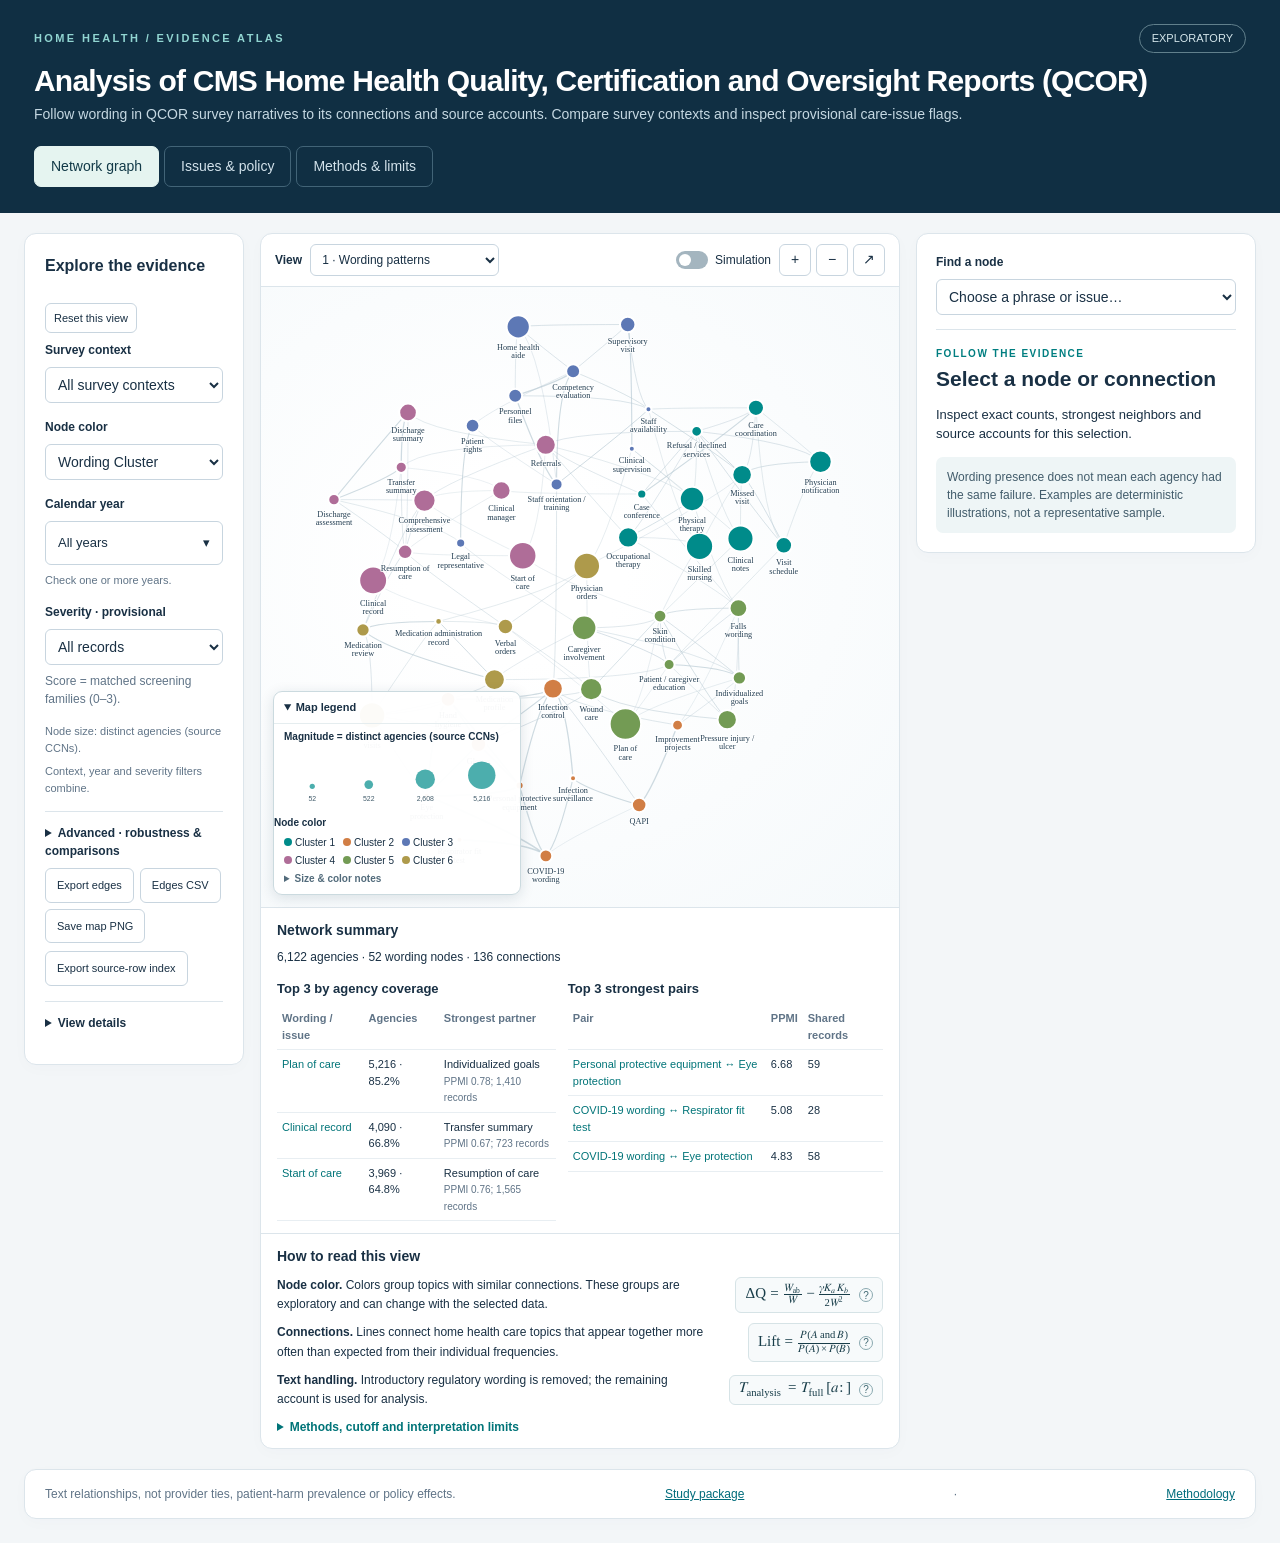
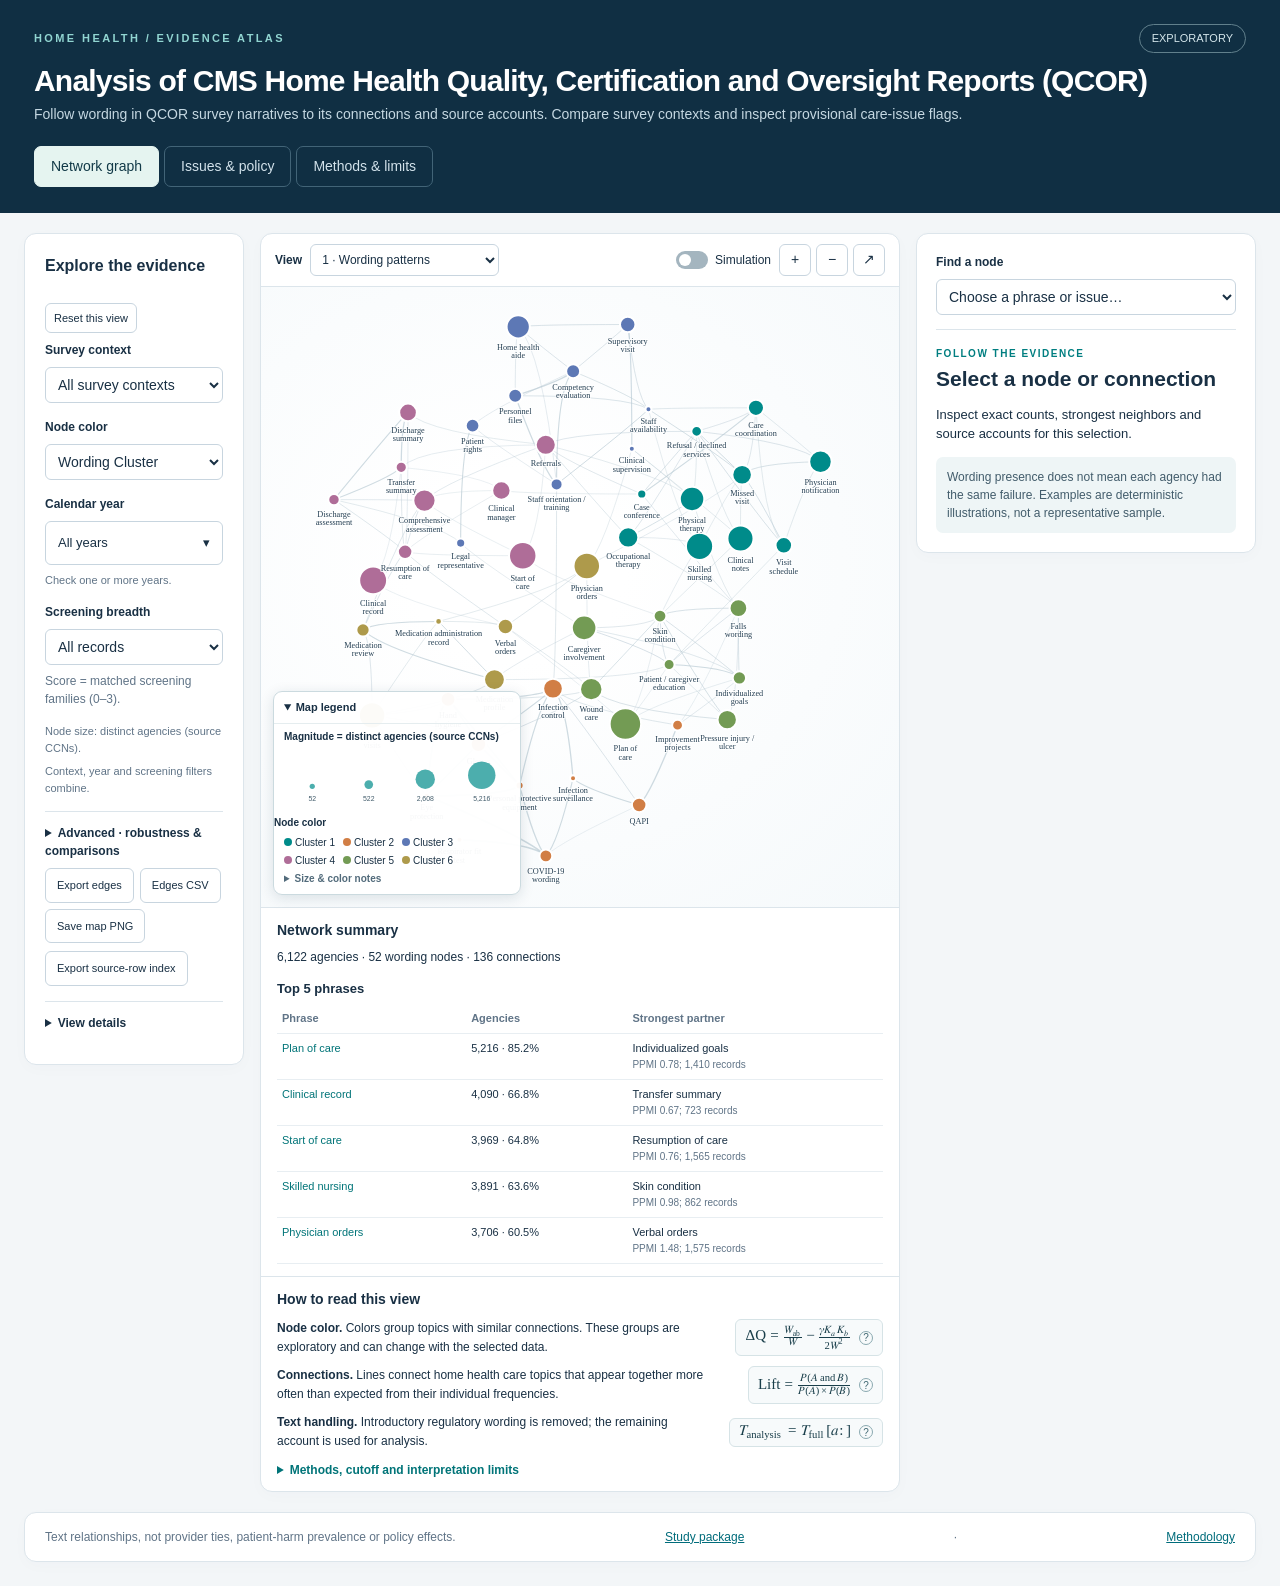
